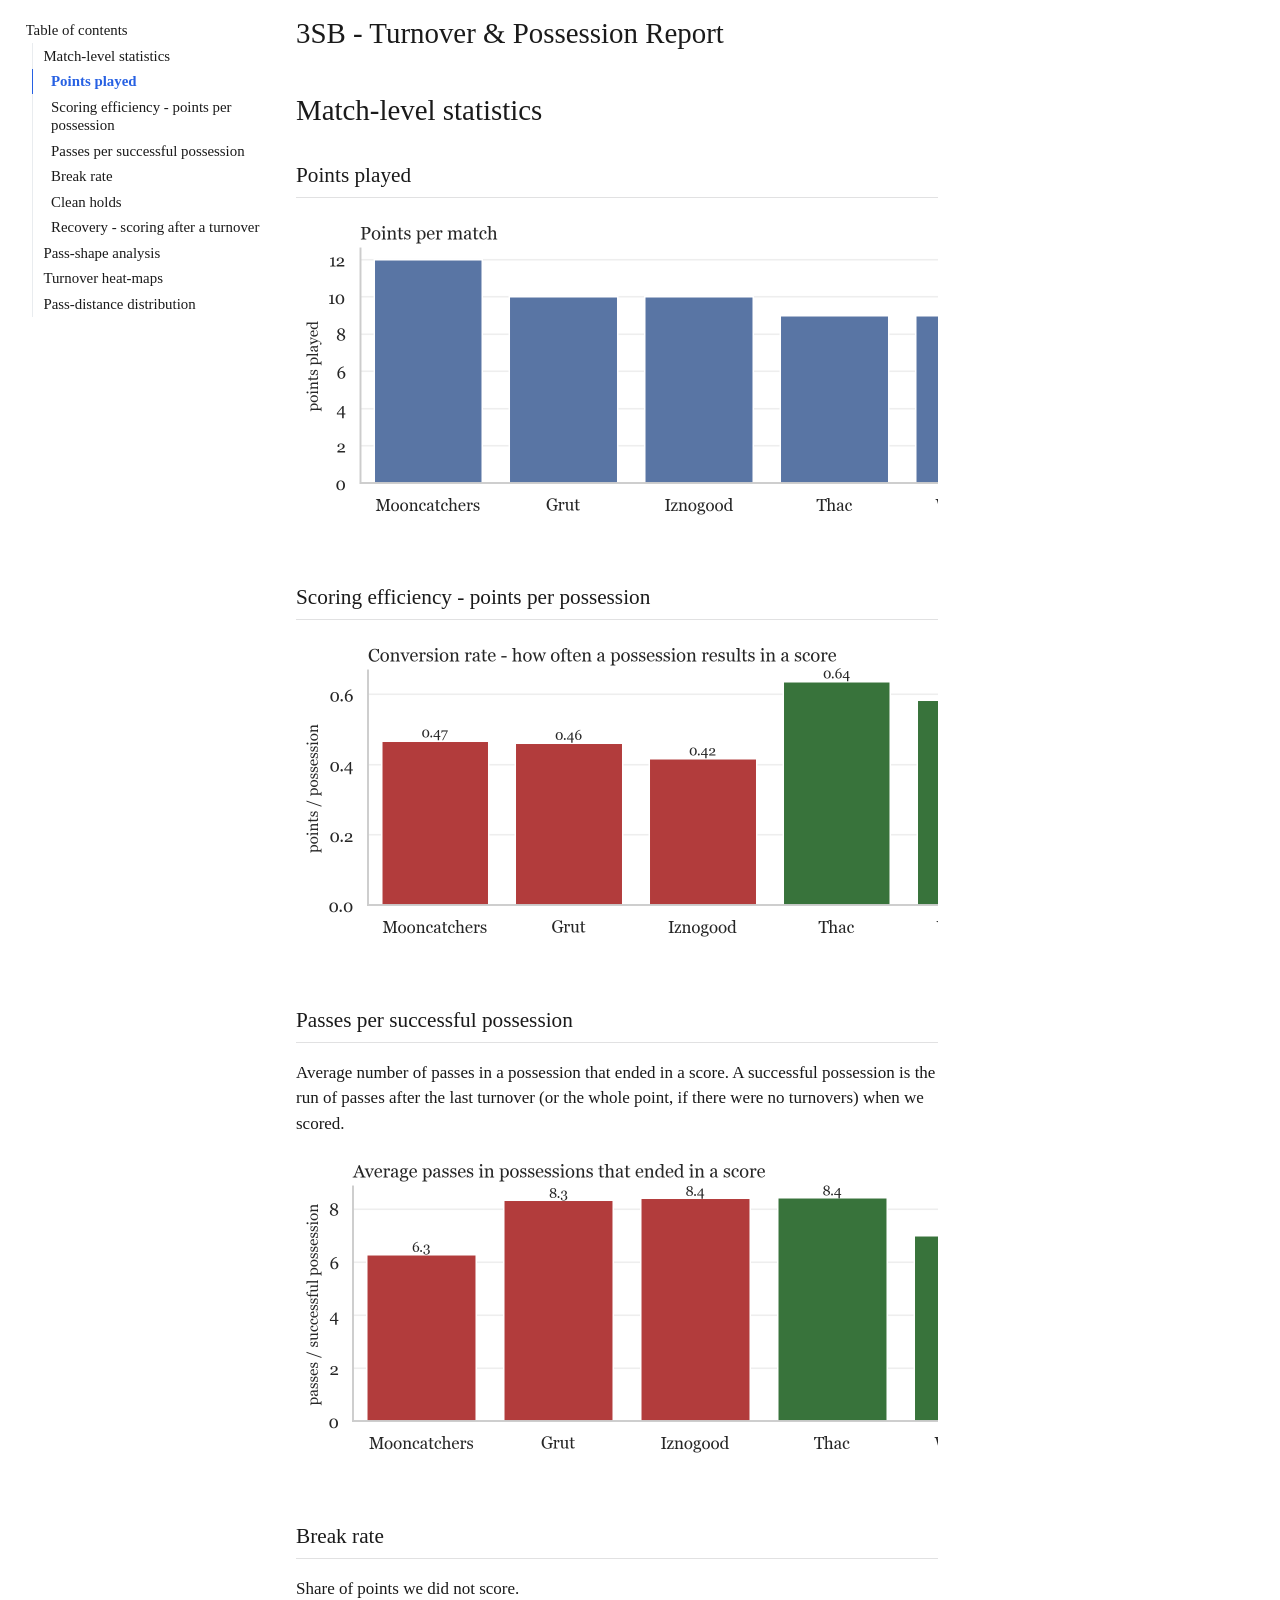
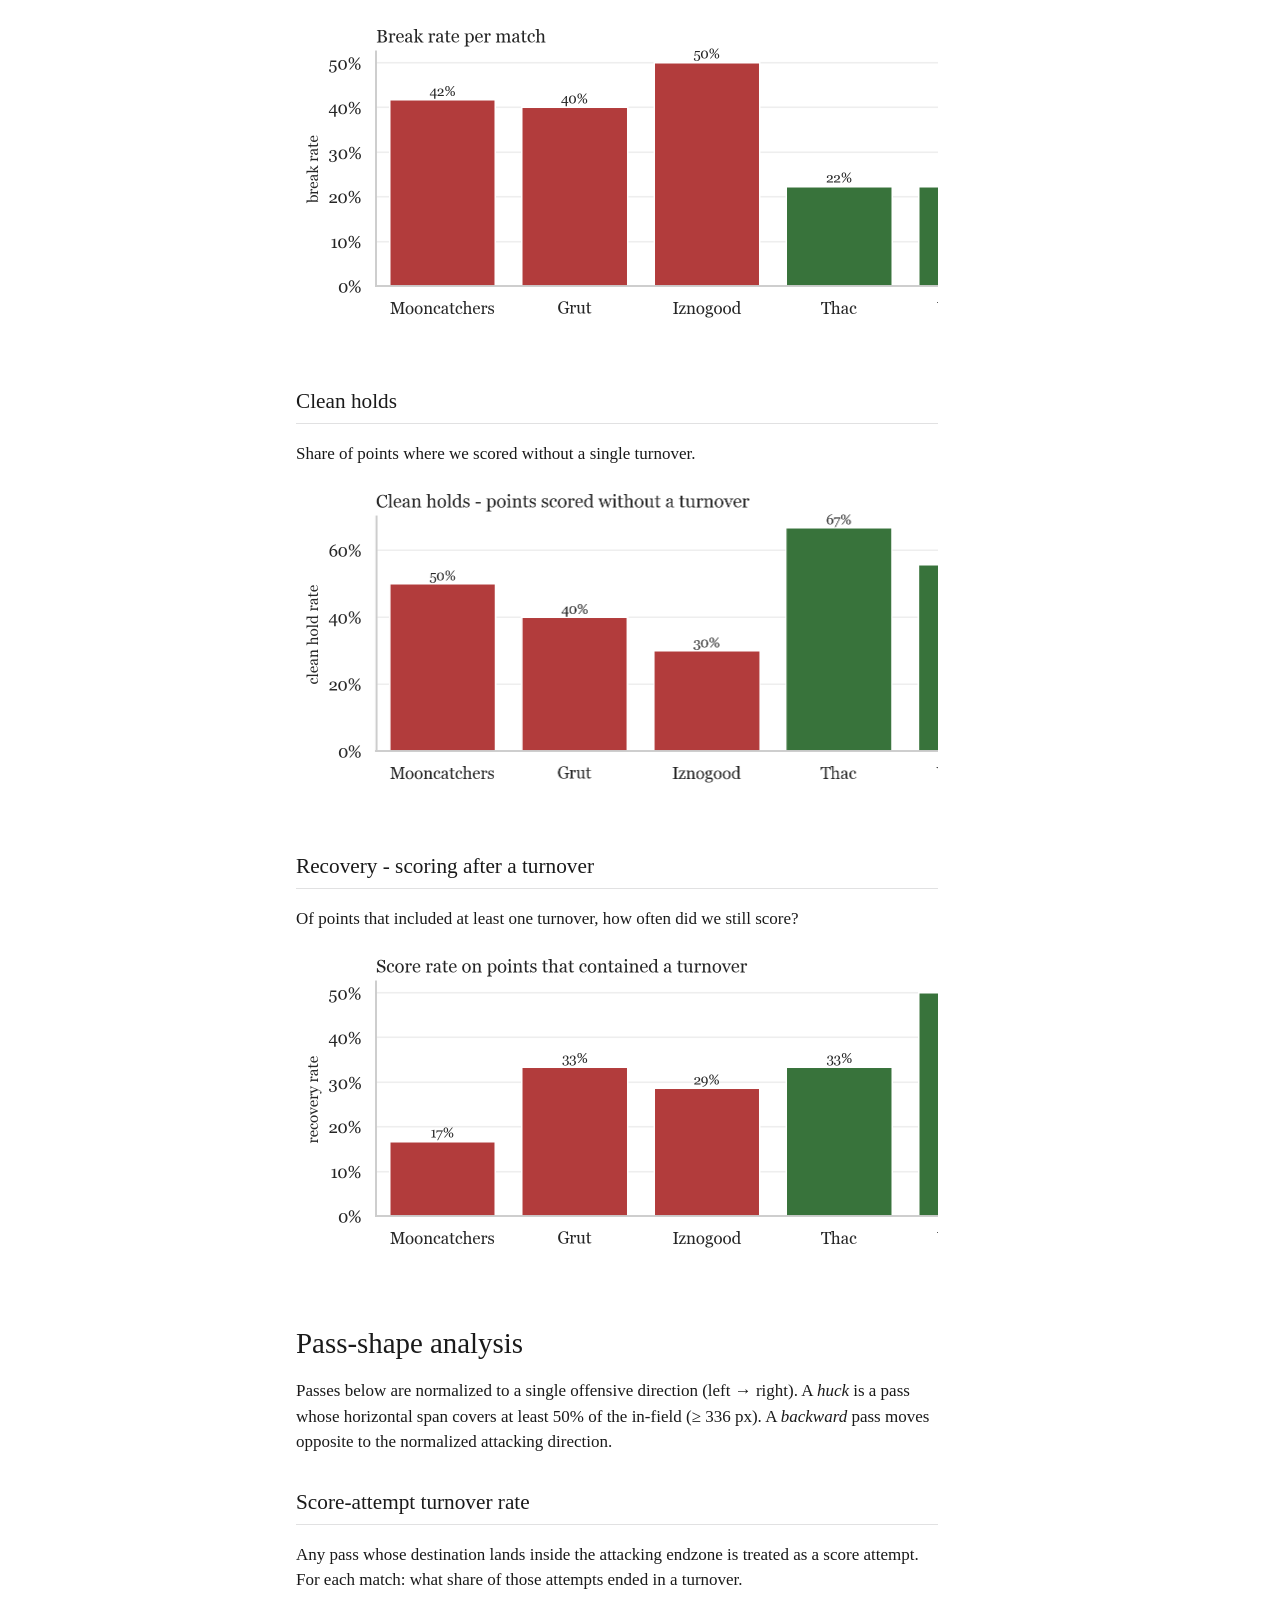
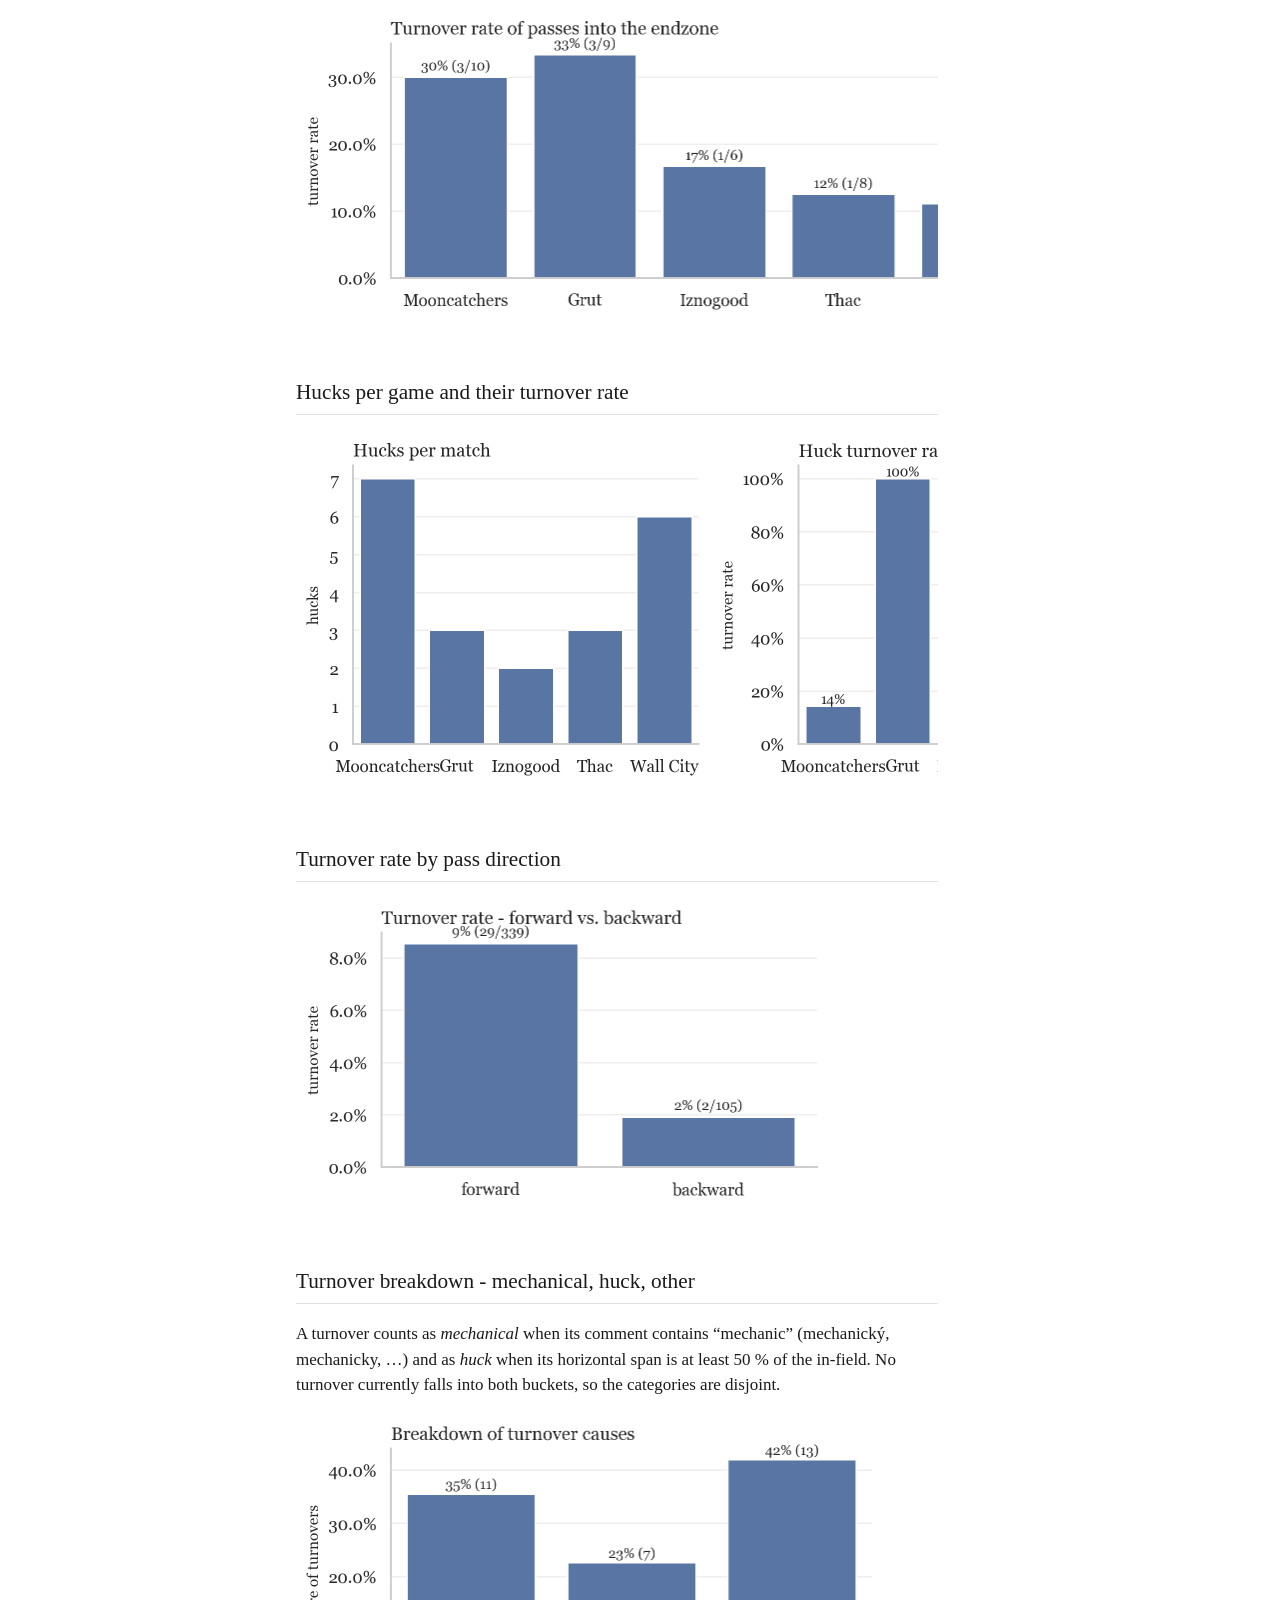
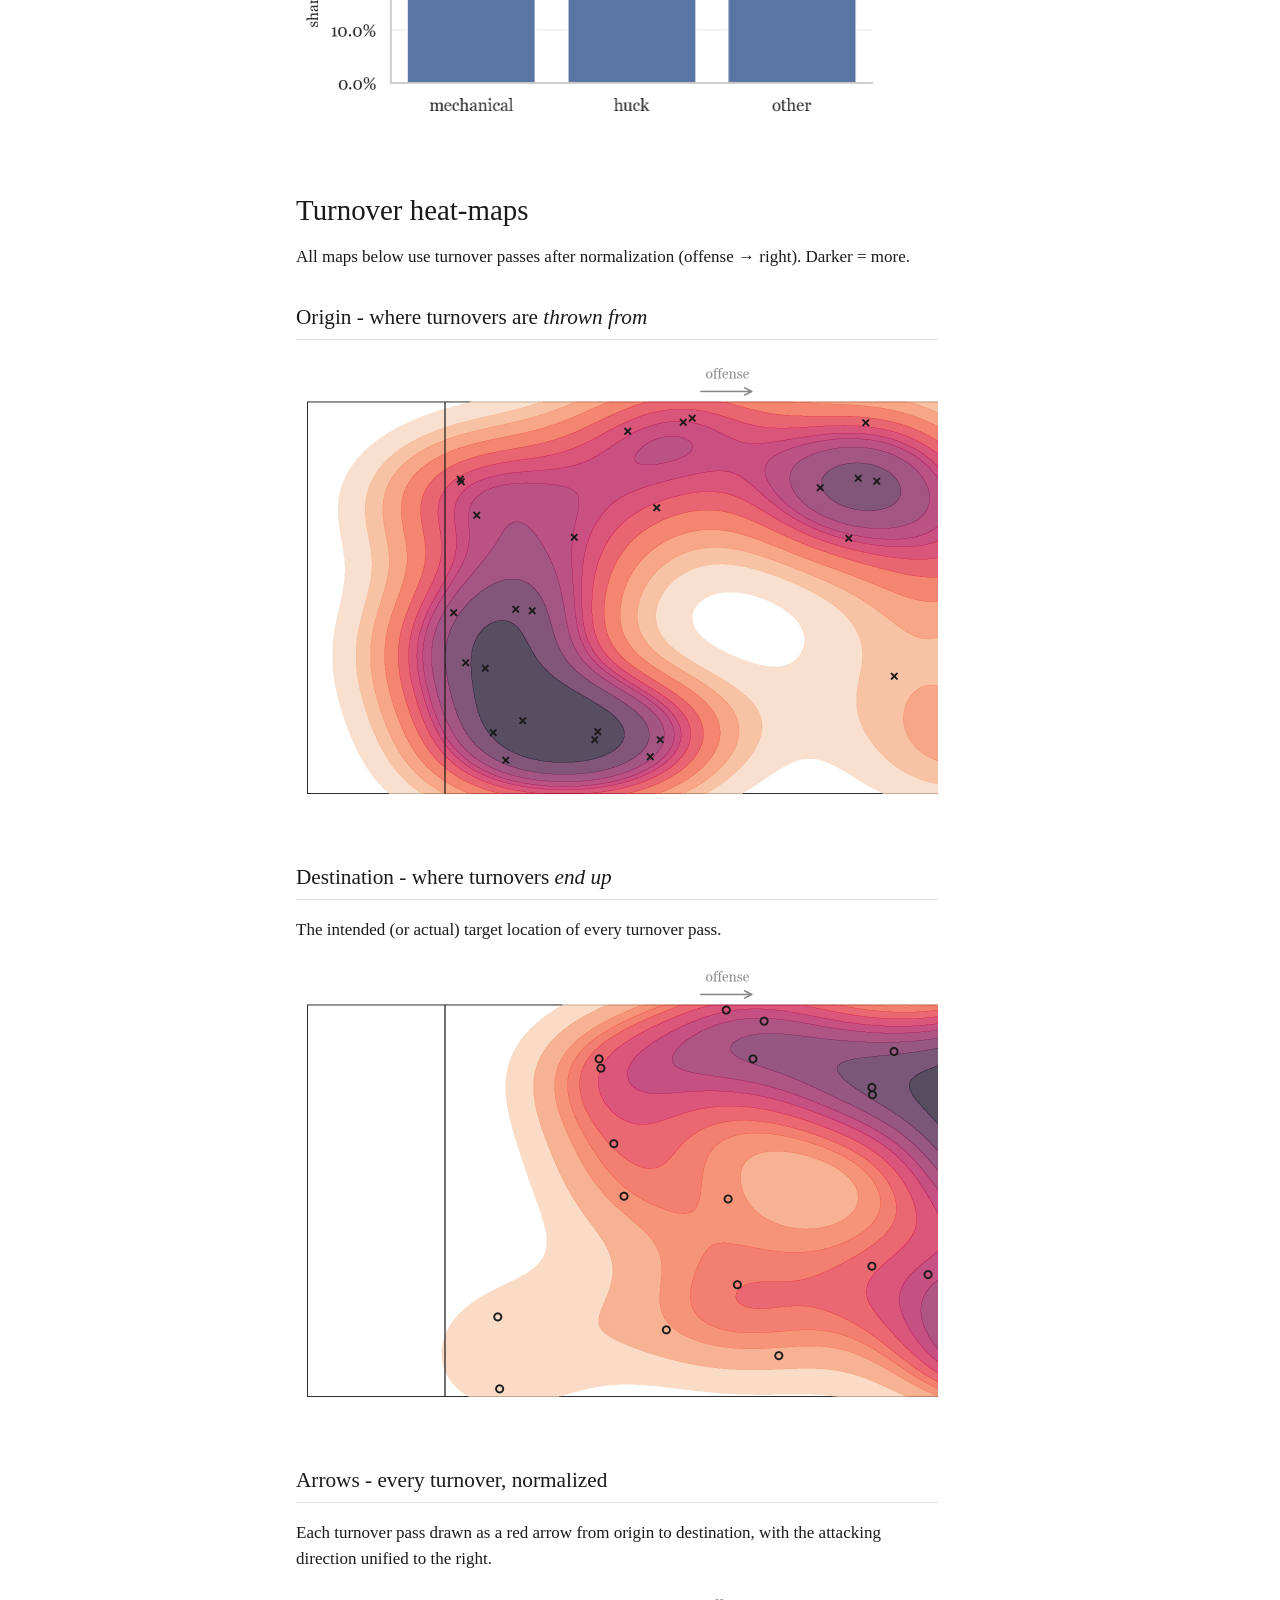
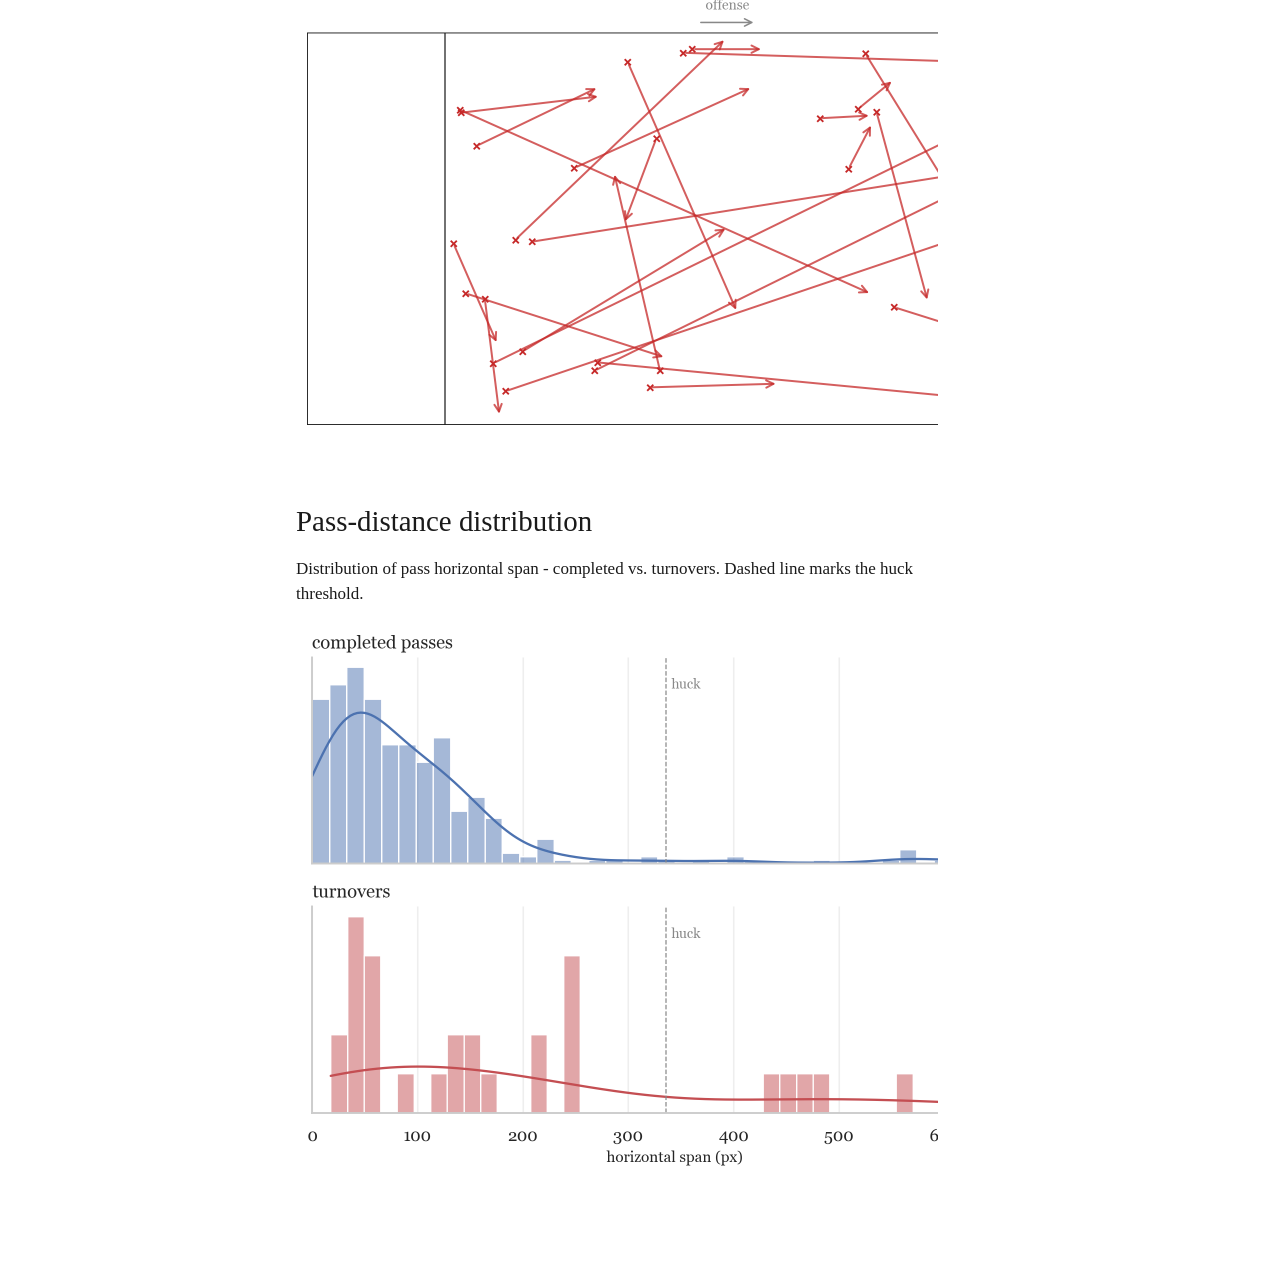
==== report/report.html @ 4c16b2e7 "report" ====
<!DOCTYPE html>
<html xmlns="http://www.w3.org/1999/xhtml" lang="en" xml:lang="en"><head>

<meta charset="utf-8">
<meta name="generator" content="quarto-1.8.26">

<meta name="viewport" content="width=device-width, initial-scale=1.0, user-scalable=yes">


<title>3SB - Turnover &amp; Possession Report</title>
<style>
code{white-space: pre-wrap;}
span.smallcaps{font-variant: small-caps;}
div.columns{display: flex; gap: min(4vw, 1.5em);}
div.column{flex: auto; overflow-x: auto;}
div.hanging-indent{margin-left: 1.5em; text-indent: -1.5em;}
ul.task-list{list-style: none;}
ul.task-list li input[type="checkbox"] {
width: 0.8em;
margin: 0 0.8em 0.2em -1em;  vertical-align: middle;
}
</style>


<script>/*!
 * clipboard.js v2.0.11
 * https://clipboardjs.com/
 *
 * Licensed MIT © Zeno Rocha
 */
!function(t,e){"object"==typeof exports&&"object"==typeof module?module.exports=e():"function"==typeof define&&define.amd?define([],e):"object"==typeof exports?exports.ClipboardJS=e():t.ClipboardJS=e()}(this,function(){return n={686:function(t,e,n){"use strict";n.d(e,{default:function(){return b}});var e=n(279),i=n.n(e),e=n(370),u=n.n(e),e=n(817),r=n.n(e);function c(t){try{return document.execCommand(t)}catch(t){return}}var a=function(t){t=r()(t);return c("cut"),t};function o(t,e){var n,o,t=(n=t,o="rtl"===document.documentElement.getAttribute("dir"),(t=document.createElement("textarea")).style.fontSize="12pt",t.style.border="0",t.style.padding="0",t.style.margin="0",t.style.position="absolute",t.style[o?"right":"left"]="-9999px",o=window.pageYOffset||document.documentElement.scrollTop,t.style.top="".concat(o,"px"),t.setAttribute("readonly",""),t.value=n,t);return e.container.appendChild(t),e=r()(t),c("copy"),t.remove(),e}var f=function(t){var e=1<arguments.length&&void 0!==arguments[1]?arguments[1]:{container:document.body},n="";return"string"==typeof t?n=o(t,e):t instanceof HTMLInputElement&&!["text","search","url","tel","password"].includes(null==t?void 0:t.type)?n=o(t.value,e):(n=r()(t),c("copy")),n};function l(t){return(l="function"==typeof Symbol&&"symbol"==typeof Symbol.iterator?function(t){return typeof t}:function(t){return t&&"function"==typeof Symbol&&t.constructor===Symbol&&t!==Symbol.prototype?"symbol":typeof t})(t)}var s=function(){var t=0<arguments.length&&void 0!==arguments[0]?arguments[0]:{},e=t.action,n=void 0===e?"copy":e,o=t.container,e=t.target,t=t.text;if("copy"!==n&&"cut"!==n)throw new Error('Invalid "action" value, use either "copy" or "cut"');if(void 0!==e){if(!e||"object"!==l(e)||1!==e.nodeType)throw new Error('Invalid "target" value, use a valid Element');if("copy"===n&&e.hasAttribute("disabled"))throw new Error('Invalid "target" attribute. Please use "readonly" instead of "disabled" attribute');if("cut"===n&&(e.hasAttribute("readonly")||e.hasAttribute("disabled")))throw new Error('Invalid "target" attribute. You can\'t cut text from elements with "readonly" or "disabled" attributes')}return t?f(t,{container:o}):e?"cut"===n?a(e):f(e,{container:o}):void 0};function p(t){return(p="function"==typeof Symbol&&"symbol"==typeof Symbol.iterator?function(t){return typeof t}:function(t){return t&&"function"==typeof Symbol&&t.constructor===Symbol&&t!==Symbol.prototype?"symbol":typeof t})(t)}function d(t,e){for(var n=0;n<e.length;n++){var o=e[n];o.enumerable=o.enumerable||!1,o.configurable=!0,"value"in o&&(o.writable=!0),Object.defineProperty(t,o.key,o)}}function y(t,e){return(y=Object.setPrototypeOf||function(t,e){return t.__proto__=e,t})(t,e)}function h(n){var o=function(){if("undefined"==typeof Reflect||!Reflect.construct)return!1;if(Reflect.construct.sham)return!1;if("function"==typeof Proxy)return!0;try{return Date.prototype.toString.call(Reflect.construct(Date,[],function(){})),!0}catch(t){return!1}}();return function(){var t,e=v(n);return t=o?(t=v(this).constructor,Reflect.construct(e,arguments,t)):e.apply(this,arguments),e=this,!(t=t)||"object"!==p(t)&&"function"!=typeof t?function(t){if(void 0!==t)return t;throw new ReferenceError("this hasn't been initialised - super() hasn't been called")}(e):t}}function v(t){return(v=Object.setPrototypeOf?Object.getPrototypeOf:function(t){return t.__proto__||Object.getPrototypeOf(t)})(t)}function m(t,e){t="data-clipboard-".concat(t);if(e.hasAttribute(t))return e.getAttribute(t)}var b=function(){!function(t,e){if("function"!=typeof e&&null!==e)throw new TypeError("Super expression must either be null or a function");t.prototype=Object.create(e&&e.prototype,{constructor:{value:t,writable:!0,configurable:!0}}),e&&y(t,e)}(r,i());var t,e,n,o=h(r);function r(t,e){var n;return function(t){if(!(t instanceof r))throw new TypeError("Cannot call a class as a function")}(this),(n=o.call(this)).resolveOptions(e),n.listenClick(t),n}return t=r,n=[{key:"copy",value:function(t){var e=1<arguments.length&&void 0!==arguments[1]?arguments[1]:{container:document.body};return f(t,e)}},{key:"cut",value:function(t){return a(t)}},{key:"isSupported",value:function(){var t=0<arguments.length&&void 0!==arguments[0]?arguments[0]:["copy","cut"],t="string"==typeof t?[t]:t,e=!!document.queryCommandSupported;return t.forEach(function(t){e=e&&!!document.queryCommandSupported(t)}),e}}],(e=[{key:"resolveOptions",value:function(){var t=0<arguments.length&&void 0!==arguments[0]?arguments[0]:{};this.action="function"==typeof t.action?t.action:this.defaultAction,this.target="function"==typeof t.target?t.target:this.defaultTarget,this.text="function"==typeof t.text?t.text:this.defaultText,this.container="object"===p(t.container)?t.container:document.body}},{key:"listenClick",value:function(t){var e=this;this.listener=u()(t,"click",function(t){return e.onClick(t)})}},{key:"onClick",value:function(t){var e=t.delegateTarget||t.currentTarget,n=this.action(e)||"copy",t=s({action:n,container:this.container,target:this.target(e),text:this.text(e)});this.emit(t?"success":"error",{action:n,text:t,trigger:e,clearSelection:function(){e&&e.focus(),window.getSelection().removeAllRanges()}})}},{key:"defaultAction",value:function(t){return m("action",t)}},{key:"defaultTarget",value:function(t){t=m("target",t);if(t)return document.querySelector(t)}},{key:"defaultText",value:function(t){return m("text",t)}},{key:"destroy",value:function(){this.listener.destroy()}}])&&d(t.prototype,e),n&&d(t,n),r}()},828:function(t){var e;"undefined"==typeof Element||Element.prototype.matches||((e=Element.prototype).matches=e.matchesSelector||e.mozMatchesSelector||e.msMatchesSelector||e.oMatchesSelector||e.webkitMatchesSelector),t.exports=function(t,e){for(;t&&9!==t.nodeType;){if("function"==typeof t.matches&&t.matches(e))return t;t=t.parentNode}}},438:function(t,e,n){var u=n(828);function i(t,e,n,o,r){var i=function(e,n,t,o){return function(t){t.delegateTarget=u(t.target,n),t.delegateTarget&&o.call(e,t)}}.apply(this,arguments);return t.addEventListener(n,i,r),{destroy:function(){t.removeEventListener(n,i,r)}}}t.exports=function(t,e,n,o,r){return"function"==typeof t.addEventListener?i.apply(null,arguments):"function"==typeof n?i.bind(null,document).apply(null,arguments):("string"==typeof t&&(t=document.querySelectorAll(t)),Array.prototype.map.call(t,function(t){return i(t,e,n,o,r)}))}},879:function(t,n){n.node=function(t){return void 0!==t&&t instanceof HTMLElement&&1===t.nodeType},n.nodeList=function(t){var e=Object.prototype.toString.call(t);return void 0!==t&&("[object NodeList]"===e||"[object HTMLCollection]"===e)&&"length"in t&&(0===t.length||n.node(t[0]))},n.string=function(t){return"string"==typeof t||t instanceof String},n.fn=function(t){return"[object Function]"===Object.prototype.toString.call(t)}},370:function(t,e,n){var f=n(879),l=n(438);t.exports=function(t,e,n){if(!t&&!e&&!n)throw new Error("Missing required arguments");if(!f.string(e))throw new TypeError("Second argument must be a String");if(!f.fn(n))throw new TypeError("Third argument must be a Function");if(f.node(t))return c=e,a=n,(u=t).addEventListener(c,a),{destroy:function(){u.removeEventListener(c,a)}};if(f.nodeList(t))return o=t,r=e,i=n,Array.prototype.forEach.call(o,function(t){t.addEventListener(r,i)}),{destroy:function(){Array.prototype.forEach.call(o,function(t){t.removeEventListener(r,i)})}};if(f.string(t))return t=t,e=e,n=n,l(document.body,t,e,n);throw new TypeError("First argument must be a String, HTMLElement, HTMLCollection, or NodeList");var o,r,i,u,c,a}},817:function(t){t.exports=function(t){var e,n="SELECT"===t.nodeName?(t.focus(),t.value):"INPUT"===t.nodeName||"TEXTAREA"===t.nodeName?((e=t.hasAttribute("readonly"))||t.setAttribute("readonly",""),t.select(),t.setSelectionRange(0,t.value.length),e||t.removeAttribute("readonly"),t.value):(t.hasAttribute("contenteditable")&&t.focus(),n=window.getSelection(),(e=document.createRange()).selectNodeContents(t),n.removeAllRanges(),n.addRange(e),n.toString());return n}},279:function(t){function e(){}e.prototype={on:function(t,e,n){var o=this.e||(this.e={});return(o[t]||(o[t]=[])).push({fn:e,ctx:n}),this},once:function(t,e,n){var o=this;function r(){o.off(t,r),e.apply(n,arguments)}return r._=e,this.on(t,r,n)},emit:function(t){for(var e=[].slice.call(arguments,1),n=((this.e||(this.e={}))[t]||[]).slice(),o=0,r=n.length;o<r;o++)n[o].fn.apply(n[o].ctx,e);return this},off:function(t,e){var n=this.e||(this.e={}),o=n[t],r=[];if(o&&e)for(var i=0,u=o.length;i<u;i++)o[i].fn!==e&&o[i].fn._!==e&&r.push(o[i]);return r.length?n[t]=r:delete n[t],this}},t.exports=e,t.exports.TinyEmitter=e}},r={},o.n=function(t){var e=t&&t.__esModule?function(){return t.default}:function(){return t};return o.d(e,{a:e}),e},o.d=function(t,e){for(var n in e)o.o(e,n)&&!o.o(t,n)&&Object.defineProperty(t,n,{enumerable:!0,get:e[n]})},o.o=function(t,e){return Object.prototype.hasOwnProperty.call(t,e)},o(686).default;function o(t){if(r[t])return r[t].exports;var e=r[t]={exports:{}};return n[t](e,e.exports,o),e.exports}var n,r});</script>
<script src="[data-uri]" type="module"></script>
<script src="[data-uri]" type="module"></script>
<script src="[data-uri]" type="module"></script>
<script>/**
 * @popperjs/core v2.11.7 - MIT License
 */

!function(e,t){"object"==typeof exports&&"undefined"!=typeof module?t(exports):"function"==typeof define&&define.amd?define(["exports"],t):t((e="undefined"!=typeof globalThis?globalThis:e||self).Popper={})}(this,(function(e){"use strict";function t(e){if(null==e)return window;if("[object Window]"!==e.toString()){var t=e.ownerDocument;return t&&t.defaultView||window}return e}function n(e){return e instanceof t(e).Element||e instanceof Element}function r(e){return e instanceof t(e).HTMLElement||e instanceof HTMLElement}function o(e){return"undefined"!=typeof ShadowRoot&&(e instanceof t(e).ShadowRoot||e instanceof ShadowRoot)}var i=Math.max,a=Math.min,s=Math.round;function f(){var e=navigator.userAgentData;return null!=e&&e.brands&&Array.isArray(e.brands)?e.brands.map((function(e){return e.brand+"/"+e.version})).join(" "):navigator.userAgent}function c(){return!/^((?!chrome|android).)*safari/i.test(f())}function p(e,o,i){void 0===o&&(o=!1),void 0===i&&(i=!1);var a=e.getBoundingClientRect(),f=1,p=1;o&&r(e)&&(f=e.offsetWidth>0&&s(a.width)/e.offsetWidth||1,p=e.offsetHeight>0&&s(a.height)/e.offsetHeight||1);var u=(n(e)?t(e):window).visualViewport,l=!c()&&i,d=(a.left+(l&&u?u.offsetLeft:0))/f,h=(a.top+(l&&u?u.offsetTop:0))/p,m=a.width/f,v=a.height/p;return{width:m,height:v,top:h,right:d+m,bottom:h+v,left:d,x:d,y:h}}function u(e){var n=t(e);return{scrollLeft:n.pageXOffset,scrollTop:n.pageYOffset}}function l(e){return e?(e.nodeName||"").toLowerCase():null}function d(e){return((n(e)?e.ownerDocument:e.document)||window.document).documentElement}function h(e){return p(d(e)).left+u(e).scrollLeft}function m(e){return t(e).getComputedStyle(e)}function v(e){var t=m(e),n=t.overflow,r=t.overflowX,o=t.overflowY;return/auto|scroll|overlay|hidden/.test(n+o+r)}function y(e,n,o){void 0===o&&(o=!1);var i,a,f=r(n),c=r(n)&&function(e){var t=e.getBoundingClientRect(),n=s(t.width)/e.offsetWidth||1,r=s(t.height)/e.offsetHeight||1;return 1!==n||1!==r}(n),m=d(n),y=p(e,c,o),g={scrollLeft:0,scrollTop:0},b={x:0,y:0};return(f||!f&&!o)&&(("body"!==l(n)||v(m))&&(g=(i=n)!==t(i)&&r(i)?{scrollLeft:(a=i).scrollLeft,scrollTop:a.scrollTop}:u(i)),r(n)?((b=p(n,!0)).x+=n.clientLeft,b.y+=n.clientTop):m&&(b.x=h(m))),{x:y.left+g.scrollLeft-b.x,y:y.top+g.scrollTop-b.y,width:y.width,height:y.height}}function g(e){var t=p(e),n=e.offsetWidth,r=e.offsetHeight;return Math.abs(t.width-n)<=1&&(n=t.width),Math.abs(t.height-r)<=1&&(r=t.height),{x:e.offsetLeft,y:e.offsetTop,width:n,height:r}}function b(e){return"html"===l(e)?e:e.assignedSlot||e.parentNode||(o(e)?e.host:null)||d(e)}function x(e){return["html","body","#document"].indexOf(l(e))>=0?e.ownerDocument.body:r(e)&&v(e)?e:x(b(e))}function w(e,n){var r;void 0===n&&(n=[]);var o=x(e),i=o===(null==(r=e.ownerDocument)?void 0:r.body),a=t(o),s=i?[a].concat(a.visualViewport||[],v(o)?o:[]):o,f=n.concat(s);return i?f:f.concat(w(b(s)))}function O(e){return["table","td","th"].indexOf(l(e))>=0}function j(e){return r(e)&&"fixed"!==m(e).position?e.offsetParent:null}function E(e){for(var n=t(e),i=j(e);i&&O(i)&&"static"===m(i).position;)i=j(i);return i&&("html"===l(i)||"body"===l(i)&&"static"===m(i).position)?n:i||function(e){var t=/firefox/i.test(f());if(/Trident/i.test(f())&&r(e)&&"fixed"===m(e).position)return null;var n=b(e);for(o(n)&&(n=n.host);r(n)&&["html","body"].indexOf(l(n))<0;){var i=m(n);if("none"!==i.transform||"none"!==i.perspective||"paint"===i.contain||-1!==["transform","perspective"].indexOf(i.willChange)||t&&"filter"===i.willChange||t&&i.filter&&"none"!==i.filter)return n;n=n.parentNode}return null}(e)||n}var D="top",A="bottom",L="right",P="left",M="auto",k=[D,A,L,P],W="start",B="end",H="viewport",T="popper",R=k.reduce((function(e,t){return e.concat([t+"-"+W,t+"-"+B])}),[]),S=[].concat(k,[M]).reduce((function(e,t){return e.concat([t,t+"-"+W,t+"-"+B])}),[]),V=["beforeRead","read","afterRead","beforeMain","main","afterMain","beforeWrite","write","afterWrite"];function q(e){var t=new Map,n=new Set,r=[];function o(e){n.add(e.name),[].concat(e.requires||[],e.requiresIfExists||[]).forEach((function(e){if(!n.has(e)){var r=t.get(e);r&&o(r)}})),r.push(e)}return e.forEach((function(e){t.set(e.name,e)})),e.forEach((function(e){n.has(e.name)||o(e)})),r}function C(e){return e.split("-")[0]}function N(e,t){var n=t.getRootNode&&t.getRootNode();if(e.contains(t))return!0;if(n&&o(n)){var r=t;do{if(r&&e.isSameNode(r))return!0;r=r.parentNode||r.host}while(r)}return!1}function I(e){return Object.assign({},e,{left:e.x,top:e.y,right:e.x+e.width,bottom:e.y+e.height})}function _(e,r,o){return r===H?I(function(e,n){var r=t(e),o=d(e),i=r.visualViewport,a=o.clientWidth,s=o.clientHeight,f=0,p=0;if(i){a=i.width,s=i.height;var u=c();(u||!u&&"fixed"===n)&&(f=i.offsetLeft,p=i.offsetTop)}return{width:a,height:s,x:f+h(e),y:p}}(e,o)):n(r)?function(e,t){var n=p(e,!1,"fixed"===t);return n.top=n.top+e.clientTop,n.left=n.left+e.clientLeft,n.bottom=n.top+e.clientHeight,n.right=n.left+e.clientWidth,n.width=e.clientWidth,n.height=e.clientHeight,n.x=n.left,n.y=n.top,n}(r,o):I(function(e){var t,n=d(e),r=u(e),o=null==(t=e.ownerDocument)?void 0:t.body,a=i(n.scrollWidth,n.clientWidth,o?o.scrollWidth:0,o?o.clientWidth:0),s=i(n.scrollHeight,n.clientHeight,o?o.scrollHeight:0,o?o.clientHeight:0),f=-r.scrollLeft+h(e),c=-r.scrollTop;return"rtl"===m(o||n).direction&&(f+=i(n.clientWidth,o?o.clientWidth:0)-a),{width:a,height:s,x:f,y:c}}(d(e)))}function F(e,t,o,s){var f="clippingParents"===t?function(e){var t=w(b(e)),o=["absolute","fixed"].indexOf(m(e).position)>=0&&r(e)?E(e):e;return n(o)?t.filter((function(e){return n(e)&&N(e,o)&&"body"!==l(e)})):[]}(e):[].concat(t),c=[].concat(f,[o]),p=c[0],u=c.reduce((function(t,n){var r=_(e,n,s);return t.top=i(r.top,t.top),t.right=a(r.right,t.right),t.bottom=a(r.bottom,t.bottom),t.left=i(r.left,t.left),t}),_(e,p,s));return u.width=u.right-u.left,u.height=u.bottom-u.top,u.x=u.left,u.y=u.top,u}function U(e){return e.split("-")[1]}function z(e){return["top","bottom"].indexOf(e)>=0?"x":"y"}function X(e){var t,n=e.reference,r=e.element,o=e.placement,i=o?C(o):null,a=o?U(o):null,s=n.x+n.width/2-r.width/2,f=n.y+n.height/2-r.height/2;switch(i){case D:t={x:s,y:n.y-r.height};break;case A:t={x:s,y:n.y+n.height};break;case L:t={x:n.x+n.width,y:f};break;case P:t={x:n.x-r.width,y:f};break;default:t={x:n.x,y:n.y}}var c=i?z(i):null;if(null!=c){var p="y"===c?"height":"width";switch(a){case W:t[c]=t[c]-(n[p]/2-r[p]/2);break;case B:t[c]=t[c]+(n[p]/2-r[p]/2)}}return t}function Y(e){return Object.assign({},{top:0,right:0,bottom:0,left:0},e)}function G(e,t){return t.reduce((function(t,n){return t[n]=e,t}),{})}function J(e,t){void 0===t&&(t={});var r=t,o=r.placement,i=void 0===o?e.placement:o,a=r.strategy,s=void 0===a?e.strategy:a,f=r.boundary,c=void 0===f?"clippingParents":f,u=r.rootBoundary,l=void 0===u?H:u,h=r.elementContext,m=void 0===h?T:h,v=r.altBoundary,y=void 0!==v&&v,g=r.padding,b=void 0===g?0:g,x=Y("number"!=typeof b?b:G(b,k)),w=m===T?"reference":T,O=e.rects.popper,j=e.elements[y?w:m],E=F(n(j)?j:j.contextElement||d(e.elements.popper),c,l,s),P=p(e.elements.reference),M=X({reference:P,element:O,strategy:"absolute",placement:i}),W=I(Object.assign({},O,M)),B=m===T?W:P,R={top:E.top-B.top+x.top,bottom:B.bottom-E.bottom+x.bottom,left:E.left-B.left+x.left,right:B.right-E.right+x.right},S=e.modifiersData.offset;if(m===T&&S){var V=S[i];Object.keys(R).forEach((function(e){var t=[L,A].indexOf(e)>=0?1:-1,n=[D,A].indexOf(e)>=0?"y":"x";R[e]+=V[n]*t}))}return R}var K={placement:"bottom",modifiers:[],strategy:"absolute"};function Q(){for(var e=arguments.length,t=new Array(e),n=0;n<e;n++)t[n]=arguments[n];return!t.some((function(e){return!(e&&"function"==typeof e.getBoundingClientRect)}))}function Z(e){void 0===e&&(e={});var t=e,r=t.defaultModifiers,o=void 0===r?[]:r,i=t.defaultOptions,a=void 0===i?K:i;return function(e,t,r){void 0===r&&(r=a);var i,s,f={placement:"bottom",orderedModifiers:[],options:Object.assign({},K,a),modifiersData:{},elements:{reference:e,popper:t},attributes:{},styles:{}},c=[],p=!1,u={state:f,setOptions:function(r){var i="function"==typeof r?r(f.options):r;l(),f.options=Object.assign({},a,f.options,i),f.scrollParents={reference:n(e)?w(e):e.contextElement?w(e.contextElement):[],popper:w(t)};var s,p,d=function(e){var t=q(e);return V.reduce((function(e,n){return e.concat(t.filter((function(e){return e.phase===n})))}),[])}((s=[].concat(o,f.options.modifiers),p=s.reduce((function(e,t){var n=e[t.name];return e[t.name]=n?Object.assign({},n,t,{options:Object.assign({},n.options,t.options),data:Object.assign({},n.data,t.data)}):t,e}),{}),Object.keys(p).map((function(e){return p[e]}))));return f.orderedModifiers=d.filter((function(e){return e.enabled})),f.orderedModifiers.forEach((function(e){var t=e.name,n=e.options,r=void 0===n?{}:n,o=e.effect;if("function"==typeof o){var i=o({state:f,name:t,instance:u,options:r}),a=function(){};c.push(i||a)}})),u.update()},forceUpdate:function(){if(!p){var e=f.elements,t=e.reference,n=e.popper;if(Q(t,n)){f.rects={reference:y(t,E(n),"fixed"===f.options.strategy),popper:g(n)},f.reset=!1,f.placement=f.options.placement,f.orderedModifiers.forEach((function(e){return f.modifiersData[e.name]=Object.assign({},e.data)}));for(var r=0;r<f.orderedModifiers.length;r++)if(!0!==f.reset){var o=f.orderedModifiers[r],i=o.fn,a=o.options,s=void 0===a?{}:a,c=o.name;"function"==typeof i&&(f=i({state:f,options:s,name:c,instance:u})||f)}else f.reset=!1,r=-1}}},update:(i=function(){return new Promise((function(e){u.forceUpdate(),e(f)}))},function(){return s||(s=new Promise((function(e){Promise.resolve().then((function(){s=void 0,e(i())}))}))),s}),destroy:function(){l(),p=!0}};if(!Q(e,t))return u;function l(){c.forEach((function(e){return e()})),c=[]}return u.setOptions(r).then((function(e){!p&&r.onFirstUpdate&&r.onFirstUpdate(e)})),u}}var $={passive:!0};var ee={name:"eventListeners",enabled:!0,phase:"write",fn:function(){},effect:function(e){var n=e.state,r=e.instance,o=e.options,i=o.scroll,a=void 0===i||i,s=o.resize,f=void 0===s||s,c=t(n.elements.popper),p=[].concat(n.scrollParents.reference,n.scrollParents.popper);return a&&p.forEach((function(e){e.addEventListener("scroll",r.update,$)})),f&&c.addEventListener("resize",r.update,$),function(){a&&p.forEach((function(e){e.removeEventListener("scroll",r.update,$)})),f&&c.removeEventListener("resize",r.update,$)}},data:{}};var te={name:"popperOffsets",enabled:!0,phase:"read",fn:function(e){var t=e.state,n=e.name;t.modifiersData[n]=X({reference:t.rects.reference,element:t.rects.popper,strategy:"absolute",placement:t.placement})},data:{}},ne={top:"auto",right:"auto",bottom:"auto",left:"auto"};function re(e){var n,r=e.popper,o=e.popperRect,i=e.placement,a=e.variation,f=e.offsets,c=e.position,p=e.gpuAcceleration,u=e.adaptive,l=e.roundOffsets,h=e.isFixed,v=f.x,y=void 0===v?0:v,g=f.y,b=void 0===g?0:g,x="function"==typeof l?l({x:y,y:b}):{x:y,y:b};y=x.x,b=x.y;var w=f.hasOwnProperty("x"),O=f.hasOwnProperty("y"),j=P,M=D,k=window;if(u){var W=E(r),H="clientHeight",T="clientWidth";if(W===t(r)&&"static"!==m(W=d(r)).position&&"absolute"===c&&(H="scrollHeight",T="scrollWidth"),W=W,i===D||(i===P||i===L)&&a===B)M=A,b-=(h&&W===k&&k.visualViewport?k.visualViewport.height:W[H])-o.height,b*=p?1:-1;if(i===P||(i===D||i===A)&&a===B)j=L,y-=(h&&W===k&&k.visualViewport?k.visualViewport.width:W[T])-o.width,y*=p?1:-1}var R,S=Object.assign({position:c},u&&ne),V=!0===l?function(e,t){var n=e.x,r=e.y,o=t.devicePixelRatio||1;return{x:s(n*o)/o||0,y:s(r*o)/o||0}}({x:y,y:b},t(r)):{x:y,y:b};return y=V.x,b=V.y,p?Object.assign({},S,((R={})[M]=O?"0":"",R[j]=w?"0":"",R.transform=(k.devicePixelRatio||1)<=1?"translate("+y+"px, "+b+"px)":"translate3d("+y+"px, "+b+"px, 0)",R)):Object.assign({},S,((n={})[M]=O?b+"px":"",n[j]=w?y+"px":"",n.transform="",n))}var oe={name:"computeStyles",enabled:!0,phase:"beforeWrite",fn:function(e){var t=e.state,n=e.options,r=n.gpuAcceleration,o=void 0===r||r,i=n.adaptive,a=void 0===i||i,s=n.roundOffsets,f=void 0===s||s,c={placement:C(t.placement),variation:U(t.placement),popper:t.elements.popper,popperRect:t.rects.popper,gpuAcceleration:o,isFixed:"fixed"===t.options.strategy};null!=t.modifiersData.popperOffsets&&(t.styles.popper=Object.assign({},t.styles.popper,re(Object.assign({},c,{offsets:t.modifiersData.popperOffsets,position:t.options.strategy,adaptive:a,roundOffsets:f})))),null!=t.modifiersData.arrow&&(t.styles.arrow=Object.assign({},t.styles.arrow,re(Object.assign({},c,{offsets:t.modifiersData.arrow,position:"absolute",adaptive:!1,roundOffsets:f})))),t.attributes.popper=Object.assign({},t.attributes.popper,{"data-popper-placement":t.placement})},data:{}};var ie={name:"applyStyles",enabled:!0,phase:"write",fn:function(e){var t=e.state;Object.keys(t.elements).forEach((function(e){var n=t.styles[e]||{},o=t.attributes[e]||{},i=t.elements[e];r(i)&&l(i)&&(Object.assign(i.style,n),Object.keys(o).forEach((function(e){var t=o[e];!1===t?i.removeAttribute(e):i.setAttribute(e,!0===t?"":t)})))}))},effect:function(e){var t=e.state,n={popper:{position:t.options.strategy,left:"0",top:"0",margin:"0"},arrow:{position:"absolute"},reference:{}};return Object.assign(t.elements.popper.style,n.popper),t.styles=n,t.elements.arrow&&Object.assign(t.elements.arrow.style,n.arrow),function(){Object.keys(t.elements).forEach((function(e){var o=t.elements[e],i=t.attributes[e]||{},a=Object.keys(t.styles.hasOwnProperty(e)?t.styles[e]:n[e]).reduce((function(e,t){return e[t]="",e}),{});r(o)&&l(o)&&(Object.assign(o.style,a),Object.keys(i).forEach((function(e){o.removeAttribute(e)})))}))}},requires:["computeStyles"]};var ae={name:"offset",enabled:!0,phase:"main",requires:["popperOffsets"],fn:function(e){var t=e.state,n=e.options,r=e.name,o=n.offset,i=void 0===o?[0,0]:o,a=S.reduce((function(e,n){return e[n]=function(e,t,n){var r=C(e),o=[P,D].indexOf(r)>=0?-1:1,i="function"==typeof n?n(Object.assign({},t,{placement:e})):n,a=i[0],s=i[1];return a=a||0,s=(s||0)*o,[P,L].indexOf(r)>=0?{x:s,y:a}:{x:a,y:s}}(n,t.rects,i),e}),{}),s=a[t.placement],f=s.x,c=s.y;null!=t.modifiersData.popperOffsets&&(t.modifiersData.popperOffsets.x+=f,t.modifiersData.popperOffsets.y+=c),t.modifiersData[r]=a}},se={left:"right",right:"left",bottom:"top",top:"bottom"};function fe(e){return e.replace(/left|right|bottom|top/g,(function(e){return se[e]}))}var ce={start:"end",end:"start"};function pe(e){return e.replace(/start|end/g,(function(e){return ce[e]}))}function ue(e,t){void 0===t&&(t={});var n=t,r=n.placement,o=n.boundary,i=n.rootBoundary,a=n.padding,s=n.flipVariations,f=n.allowedAutoPlacements,c=void 0===f?S:f,p=U(r),u=p?s?R:R.filter((function(e){return U(e)===p})):k,l=u.filter((function(e){return c.indexOf(e)>=0}));0===l.length&&(l=u);var d=l.reduce((function(t,n){return t[n]=J(e,{placement:n,boundary:o,rootBoundary:i,padding:a})[C(n)],t}),{});return Object.keys(d).sort((function(e,t){return d[e]-d[t]}))}var le={name:"flip",enabled:!0,phase:"main",fn:function(e){var t=e.state,n=e.options,r=e.name;if(!t.modifiersData[r]._skip){for(var o=n.mainAxis,i=void 0===o||o,a=n.altAxis,s=void 0===a||a,f=n.fallbackPlacements,c=n.padding,p=n.boundary,u=n.rootBoundary,l=n.altBoundary,d=n.flipVariations,h=void 0===d||d,m=n.allowedAutoPlacements,v=t.options.placement,y=C(v),g=f||(y===v||!h?[fe(v)]:function(e){if(C(e)===M)return[];var t=fe(e);return[pe(e),t,pe(t)]}(v)),b=[v].concat(g).reduce((function(e,n){return e.concat(C(n)===M?ue(t,{placement:n,boundary:p,rootBoundary:u,padding:c,flipVariations:h,allowedAutoPlacements:m}):n)}),[]),x=t.rects.reference,w=t.rects.popper,O=new Map,j=!0,E=b[0],k=0;k<b.length;k++){var B=b[k],H=C(B),T=U(B)===W,R=[D,A].indexOf(H)>=0,S=R?"width":"height",V=J(t,{placement:B,boundary:p,rootBoundary:u,altBoundary:l,padding:c}),q=R?T?L:P:T?A:D;x[S]>w[S]&&(q=fe(q));var N=fe(q),I=[];if(i&&I.push(V[H]<=0),s&&I.push(V[q]<=0,V[N]<=0),I.every((function(e){return e}))){E=B,j=!1;break}O.set(B,I)}if(j)for(var _=function(e){var t=b.find((function(t){var n=O.get(t);if(n)return n.slice(0,e).every((function(e){return e}))}));if(t)return E=t,"break"},F=h?3:1;F>0;F--){if("break"===_(F))break}t.placement!==E&&(t.modifiersData[r]._skip=!0,t.placement=E,t.reset=!0)}},requiresIfExists:["offset"],data:{_skip:!1}};function de(e,t,n){return i(e,a(t,n))}var he={name:"preventOverflow",enabled:!0,phase:"main",fn:function(e){var t=e.state,n=e.options,r=e.name,o=n.mainAxis,s=void 0===o||o,f=n.altAxis,c=void 0!==f&&f,p=n.boundary,u=n.rootBoundary,l=n.altBoundary,d=n.padding,h=n.tether,m=void 0===h||h,v=n.tetherOffset,y=void 0===v?0:v,b=J(t,{boundary:p,rootBoundary:u,padding:d,altBoundary:l}),x=C(t.placement),w=U(t.placement),O=!w,j=z(x),M="x"===j?"y":"x",k=t.modifiersData.popperOffsets,B=t.rects.reference,H=t.rects.popper,T="function"==typeof y?y(Object.assign({},t.rects,{placement:t.placement})):y,R="number"==typeof T?{mainAxis:T,altAxis:T}:Object.assign({mainAxis:0,altAxis:0},T),S=t.modifiersData.offset?t.modifiersData.offset[t.placement]:null,V={x:0,y:0};if(k){if(s){var q,N="y"===j?D:P,I="y"===j?A:L,_="y"===j?"height":"width",F=k[j],X=F+b[N],Y=F-b[I],G=m?-H[_]/2:0,K=w===W?B[_]:H[_],Q=w===W?-H[_]:-B[_],Z=t.elements.arrow,$=m&&Z?g(Z):{width:0,height:0},ee=t.modifiersData["arrow#persistent"]?t.modifiersData["arrow#persistent"].padding:{top:0,right:0,bottom:0,left:0},te=ee[N],ne=ee[I],re=de(0,B[_],$[_]),oe=O?B[_]/2-G-re-te-R.mainAxis:K-re-te-R.mainAxis,ie=O?-B[_]/2+G+re+ne+R.mainAxis:Q+re+ne+R.mainAxis,ae=t.elements.arrow&&E(t.elements.arrow),se=ae?"y"===j?ae.clientTop||0:ae.clientLeft||0:0,fe=null!=(q=null==S?void 0:S[j])?q:0,ce=F+ie-fe,pe=de(m?a(X,F+oe-fe-se):X,F,m?i(Y,ce):Y);k[j]=pe,V[j]=pe-F}if(c){var ue,le="x"===j?D:P,he="x"===j?A:L,me=k[M],ve="y"===M?"height":"width",ye=me+b[le],ge=me-b[he],be=-1!==[D,P].indexOf(x),xe=null!=(ue=null==S?void 0:S[M])?ue:0,we=be?ye:me-B[ve]-H[ve]-xe+R.altAxis,Oe=be?me+B[ve]+H[ve]-xe-R.altAxis:ge,je=m&&be?function(e,t,n){var r=de(e,t,n);return r>n?n:r}(we,me,Oe):de(m?we:ye,me,m?Oe:ge);k[M]=je,V[M]=je-me}t.modifiersData[r]=V}},requiresIfExists:["offset"]};var me={name:"arrow",enabled:!0,phase:"main",fn:function(e){var t,n=e.state,r=e.name,o=e.options,i=n.elements.arrow,a=n.modifiersData.popperOffsets,s=C(n.placement),f=z(s),c=[P,L].indexOf(s)>=0?"height":"width";if(i&&a){var p=function(e,t){return Y("number"!=typeof(e="function"==typeof e?e(Object.assign({},t.rects,{placement:t.placement})):e)?e:G(e,k))}(o.padding,n),u=g(i),l="y"===f?D:P,d="y"===f?A:L,h=n.rects.reference[c]+n.rects.reference[f]-a[f]-n.rects.popper[c],m=a[f]-n.rects.reference[f],v=E(i),y=v?"y"===f?v.clientHeight||0:v.clientWidth||0:0,b=h/2-m/2,x=p[l],w=y-u[c]-p[d],O=y/2-u[c]/2+b,j=de(x,O,w),M=f;n.modifiersData[r]=((t={})[M]=j,t.centerOffset=j-O,t)}},effect:function(e){var t=e.state,n=e.options.element,r=void 0===n?"[data-popper-arrow]":n;null!=r&&("string"!=typeof r||(r=t.elements.popper.querySelector(r)))&&N(t.elements.popper,r)&&(t.elements.arrow=r)},requires:["popperOffsets"],requiresIfExists:["preventOverflow"]};function ve(e,t,n){return void 0===n&&(n={x:0,y:0}),{top:e.top-t.height-n.y,right:e.right-t.width+n.x,bottom:e.bottom-t.height+n.y,left:e.left-t.width-n.x}}function ye(e){return[D,L,A,P].some((function(t){return e[t]>=0}))}var ge={name:"hide",enabled:!0,phase:"main",requiresIfExists:["preventOverflow"],fn:function(e){var t=e.state,n=e.name,r=t.rects.reference,o=t.rects.popper,i=t.modifiersData.preventOverflow,a=J(t,{elementContext:"reference"}),s=J(t,{altBoundary:!0}),f=ve(a,r),c=ve(s,o,i),p=ye(f),u=ye(c);t.modifiersData[n]={referenceClippingOffsets:f,popperEscapeOffsets:c,isReferenceHidden:p,hasPopperEscaped:u},t.attributes.popper=Object.assign({},t.attributes.popper,{"data-popper-reference-hidden":p,"data-popper-escaped":u})}},be=Z({defaultModifiers:[ee,te,oe,ie]}),xe=[ee,te,oe,ie,ae,le,he,me,ge],we=Z({defaultModifiers:xe});e.applyStyles=ie,e.arrow=me,e.computeStyles=oe,e.createPopper=we,e.createPopperLite=be,e.defaultModifiers=xe,e.detectOverflow=J,e.eventListeners=ee,e.flip=le,e.hide=ge,e.offset=ae,e.popperGenerator=Z,e.popperOffsets=te,e.preventOverflow=he,Object.defineProperty(e,"__esModule",{value:!0})}));

</script>
<script>!function(e,t){"object"==typeof exports&&"undefined"!=typeof module?module.exports=t(require("@popperjs/core")):"function"==typeof define&&define.amd?define(["@popperjs/core"],t):(e=e||self).tippy=t(e.Popper)}(this,(function(e){"use strict";var t={passive:!0,capture:!0},n=function(){return document.body};function r(e,t,n){if(Array.isArray(e)){var r=e[t];return null==r?Array.isArray(n)?n[t]:n:r}return e}function o(e,t){var n={}.toString.call(e);return 0===n.indexOf("[object")&&n.indexOf(t+"]")>-1}function i(e,t){return"function"==typeof e?e.apply(void 0,t):e}function a(e,t){return 0===t?e:function(r){clearTimeout(n),n=setTimeout((function(){e(r)}),t)};var n}function s(e,t){var n=Object.assign({},e);return t.forEach((function(e){delete n[e]})),n}function u(e){return[].concat(e)}function c(e,t){-1===e.indexOf(t)&&e.push(t)}function p(e){return e.split("-")[0]}function f(e){return[].slice.call(e)}function l(e){return Object.keys(e).reduce((function(t,n){return void 0!==e[n]&&(t[n]=e[n]),t}),{})}function d(){return document.createElement("div")}function v(e){return["Element","Fragment"].some((function(t){return o(e,t)}))}function m(e){return o(e,"MouseEvent")}function g(e){return!(!e||!e._tippy||e._tippy.reference!==e)}function h(e){return v(e)?[e]:function(e){return o(e,"NodeList")}(e)?f(e):Array.isArray(e)?e:f(document.querySelectorAll(e))}function b(e,t){e.forEach((function(e){e&&(e.style.transitionDuration=t+"ms")}))}function y(e,t){e.forEach((function(e){e&&e.setAttribute("data-state",t)}))}function w(e){var t,n=u(e)[0];return null!=n&&null!=(t=n.ownerDocument)&&t.body?n.ownerDocument:document}function E(e,t,n){var r=t+"EventListener";["transitionend","webkitTransitionEnd"].forEach((function(t){e[r](t,n)}))}function O(e,t){for(var n=t;n;){var r;if(e.contains(n))return!0;n=null==n.getRootNode||null==(r=n.getRootNode())?void 0:r.host}return!1}var x={isTouch:!1},C=0;function T(){x.isTouch||(x.isTouch=!0,window.performance&&document.addEventListener("mousemove",A))}function A(){var e=performance.now();e-C<20&&(x.isTouch=!1,document.removeEventListener("mousemove",A)),C=e}function L(){var e=document.activeElement;if(g(e)){var t=e._tippy;e.blur&&!t.state.isVisible&&e.blur()}}var D=!!("undefined"!=typeof window&&"undefined"!=typeof document)&&!!window.msCrypto,R=Object.assign({appendTo:n,aria:{content:"auto",expanded:"auto"},delay:0,duration:[300,250],getReferenceClientRect:null,hideOnClick:!0,ignoreAttributes:!1,interactive:!1,interactiveBorder:2,interactiveDebounce:0,moveTransition:"",offset:[0,10],onAfterUpdate:function(){},onBeforeUpdate:function(){},onCreate:function(){},onDestroy:function(){},onHidden:function(){},onHide:function(){},onMount:function(){},onShow:function(){},onShown:function(){},onTrigger:function(){},onUntrigger:function(){},onClickOutside:function(){},placement:"top",plugins:[],popperOptions:{},render:null,showOnCreate:!1,touch:!0,trigger:"mouseenter focus",triggerTarget:null},{animateFill:!1,followCursor:!1,inlinePositioning:!1,sticky:!1},{allowHTML:!1,animation:"fade",arrow:!0,content:"",inertia:!1,maxWidth:350,role:"tooltip",theme:"",zIndex:9999}),k=Object.keys(R);function P(e){var t=(e.plugins||[]).reduce((function(t,n){var r,o=n.name,i=n.defaultValue;o&&(t[o]=void 0!==e[o]?e[o]:null!=(r=R[o])?r:i);return t}),{});return Object.assign({},e,t)}function j(e,t){var n=Object.assign({},t,{content:i(t.content,[e])},t.ignoreAttributes?{}:function(e,t){return(t?Object.keys(P(Object.assign({},R,{plugins:t}))):k).reduce((function(t,n){var r=(e.getAttribute("data-tippy-"+n)||"").trim();if(!r)return t;if("content"===n)t[n]=r;else try{t[n]=JSON.parse(r)}catch(e){t[n]=r}return t}),{})}(e,t.plugins));return n.aria=Object.assign({},R.aria,n.aria),n.aria={expanded:"auto"===n.aria.expanded?t.interactive:n.aria.expanded,content:"auto"===n.aria.content?t.interactive?null:"describedby":n.aria.content},n}function M(e,t){e.innerHTML=t}function V(e){var t=d();return!0===e?t.className="tippy-arrow":(t.className="tippy-svg-arrow",v(e)?t.appendChild(e):M(t,e)),t}function I(e,t){v(t.content)?(M(e,""),e.appendChild(t.content)):"function"!=typeof t.content&&(t.allowHTML?M(e,t.content):e.textContent=t.content)}function S(e){var t=e.firstElementChild,n=f(t.children);return{box:t,content:n.find((function(e){return e.classList.contains("tippy-content")})),arrow:n.find((function(e){return e.classList.contains("tippy-arrow")||e.classList.contains("tippy-svg-arrow")})),backdrop:n.find((function(e){return e.classList.contains("tippy-backdrop")}))}}function N(e){var t=d(),n=d();n.className="tippy-box",n.setAttribute("data-state","hidden"),n.setAttribute("tabindex","-1");var r=d();function o(n,r){var o=S(t),i=o.box,a=o.content,s=o.arrow;r.theme?i.setAttribute("data-theme",r.theme):i.removeAttribute("data-theme"),"string"==typeof r.animation?i.setAttribute("data-animation",r.animation):i.removeAttribute("data-animation"),r.inertia?i.setAttribute("data-inertia",""):i.removeAttribute("data-inertia"),i.style.maxWidth="number"==typeof r.maxWidth?r.maxWidth+"px":r.maxWidth,r.role?i.setAttribute("role",r.role):i.removeAttribute("role"),n.content===r.content&&n.allowHTML===r.allowHTML||I(a,e.props),r.arrow?s?n.arrow!==r.arrow&&(i.removeChild(s),i.appendChild(V(r.arrow))):i.appendChild(V(r.arrow)):s&&i.removeChild(s)}return r.className="tippy-content",r.setAttribute("data-state","hidden"),I(r,e.props),t.appendChild(n),n.appendChild(r),o(e.props,e.props),{popper:t,onUpdate:o}}N.$$tippy=!0;var B=1,H=[],U=[];function _(o,s){var v,g,h,C,T,A,L,k,M=j(o,Object.assign({},R,P(l(s)))),V=!1,I=!1,N=!1,_=!1,F=[],W=a(we,M.interactiveDebounce),X=B++,Y=(k=M.plugins).filter((function(e,t){return k.indexOf(e)===t})),$={id:X,reference:o,popper:d(),popperInstance:null,props:M,state:{isEnabled:!0,isVisible:!1,isDestroyed:!1,isMounted:!1,isShown:!1},plugins:Y,clearDelayTimeouts:function(){clearTimeout(v),clearTimeout(g),cancelAnimationFrame(h)},setProps:function(e){if($.state.isDestroyed)return;ae("onBeforeUpdate",[$,e]),be();var t=$.props,n=j(o,Object.assign({},t,l(e),{ignoreAttributes:!0}));$.props=n,he(),t.interactiveDebounce!==n.interactiveDebounce&&(ce(),W=a(we,n.interactiveDebounce));t.triggerTarget&&!n.triggerTarget?u(t.triggerTarget).forEach((function(e){e.removeAttribute("aria-expanded")})):n.triggerTarget&&o.removeAttribute("aria-expanded");ue(),ie(),J&&J(t,n);$.popperInstance&&(Ce(),Ae().forEach((function(e){requestAnimationFrame(e._tippy.popperInstance.forceUpdate)})));ae("onAfterUpdate",[$,e])},setContent:function(e){$.setProps({content:e})},show:function(){var e=$.state.isVisible,t=$.state.isDestroyed,o=!$.state.isEnabled,a=x.isTouch&&!$.props.touch,s=r($.props.duration,0,R.duration);if(e||t||o||a)return;if(te().hasAttribute("disabled"))return;if(ae("onShow",[$],!1),!1===$.props.onShow($))return;$.state.isVisible=!0,ee()&&(z.style.visibility="visible");ie(),de(),$.state.isMounted||(z.style.transition="none");if(ee()){var u=re(),p=u.box,f=u.content;b([p,f],0)}A=function(){var e;if($.state.isVisible&&!_){if(_=!0,z.offsetHeight,z.style.transition=$.props.moveTransition,ee()&&$.props.animation){var t=re(),n=t.box,r=t.content;b([n,r],s),y([n,r],"visible")}se(),ue(),c(U,$),null==(e=$.popperInstance)||e.forceUpdate(),ae("onMount",[$]),$.props.animation&&ee()&&function(e,t){me(e,t)}(s,(function(){$.state.isShown=!0,ae("onShown",[$])}))}},function(){var e,t=$.props.appendTo,r=te();e=$.props.interactive&&t===n||"parent"===t?r.parentNode:i(t,[r]);e.contains(z)||e.appendChild(z);$.state.isMounted=!0,Ce()}()},hide:function(){var e=!$.state.isVisible,t=$.state.isDestroyed,n=!$.state.isEnabled,o=r($.props.duration,1,R.duration);if(e||t||n)return;if(ae("onHide",[$],!1),!1===$.props.onHide($))return;$.state.isVisible=!1,$.state.isShown=!1,_=!1,V=!1,ee()&&(z.style.visibility="hidden");if(ce(),ve(),ie(!0),ee()){var i=re(),a=i.box,s=i.content;$.props.animation&&(b([a,s],o),y([a,s],"hidden"))}se(),ue(),$.props.animation?ee()&&function(e,t){me(e,(function(){!$.state.isVisible&&z.parentNode&&z.parentNode.contains(z)&&t()}))}(o,$.unmount):$.unmount()},hideWithInteractivity:function(e){ne().addEventListener("mousemove",W),c(H,W),W(e)},enable:function(){$.state.isEnabled=!0},disable:function(){$.hide(),$.state.isEnabled=!1},unmount:function(){$.state.isVisible&&$.hide();if(!$.state.isMounted)return;Te(),Ae().forEach((function(e){e._tippy.unmount()})),z.parentNode&&z.parentNode.removeChild(z);U=U.filter((function(e){return e!==$})),$.state.isMounted=!1,ae("onHidden",[$])},destroy:function(){if($.state.isDestroyed)return;$.clearDelayTimeouts(),$.unmount(),be(),delete o._tippy,$.state.isDestroyed=!0,ae("onDestroy",[$])}};if(!M.render)return $;var q=M.render($),z=q.popper,J=q.onUpdate;z.setAttribute("data-tippy-root",""),z.id="tippy-"+$.id,$.popper=z,o._tippy=$,z._tippy=$;var G=Y.map((function(e){return e.fn($)})),K=o.hasAttribute("aria-expanded");return he(),ue(),ie(),ae("onCreate",[$]),M.showOnCreate&&Le(),z.addEventListener("mouseenter",(function(){$.props.interactive&&$.state.isVisible&&$.clearDelayTimeouts()})),z.addEventListener("mouseleave",(function(){$.props.interactive&&$.props.trigger.indexOf("mouseenter")>=0&&ne().addEventListener("mousemove",W)})),$;function Q(){var e=$.props.touch;return Array.isArray(e)?e:[e,0]}function Z(){return"hold"===Q()[0]}function ee(){var e;return!(null==(e=$.props.render)||!e.$$tippy)}function te(){return L||o}function ne(){var e=te().parentNode;return e?w(e):document}function re(){return S(z)}function oe(e){return $.state.isMounted&&!$.state.isVisible||x.isTouch||C&&"focus"===C.type?0:r($.props.delay,e?0:1,R.delay)}function ie(e){void 0===e&&(e=!1),z.style.pointerEvents=$.props.interactive&&!e?"":"none",z.style.zIndex=""+$.props.zIndex}function ae(e,t,n){var r;(void 0===n&&(n=!0),G.forEach((function(n){n[e]&&n[e].apply(n,t)})),n)&&(r=$.props)[e].apply(r,t)}function se(){var e=$.props.aria;if(e.content){var t="aria-"+e.content,n=z.id;u($.props.triggerTarget||o).forEach((function(e){var r=e.getAttribute(t);if($.state.isVisible)e.setAttribute(t,r?r+" "+n:n);else{var o=r&&r.replace(n,"").trim();o?e.setAttribute(t,o):e.removeAttribute(t)}}))}}function ue(){!K&&$.props.aria.expanded&&u($.props.triggerTarget||o).forEach((function(e){$.props.interactive?e.setAttribute("aria-expanded",$.state.isVisible&&e===te()?"true":"false"):e.removeAttribute("aria-expanded")}))}function ce(){ne().removeEventListener("mousemove",W),H=H.filter((function(e){return e!==W}))}function pe(e){if(!x.isTouch||!N&&"mousedown"!==e.type){var t=e.composedPath&&e.composedPath()[0]||e.target;if(!$.props.interactive||!O(z,t)){if(u($.props.triggerTarget||o).some((function(e){return O(e,t)}))){if(x.isTouch)return;if($.state.isVisible&&$.props.trigger.indexOf("click")>=0)return}else ae("onClickOutside",[$,e]);!0===$.props.hideOnClick&&($.clearDelayTimeouts(),$.hide(),I=!0,setTimeout((function(){I=!1})),$.state.isMounted||ve())}}}function fe(){N=!0}function le(){N=!1}function de(){var e=ne();e.addEventListener("mousedown",pe,!0),e.addEventListener("touchend",pe,t),e.addEventListener("touchstart",le,t),e.addEventListener("touchmove",fe,t)}function ve(){var e=ne();e.removeEventListener("mousedown",pe,!0),e.removeEventListener("touchend",pe,t),e.removeEventListener("touchstart",le,t),e.removeEventListener("touchmove",fe,t)}function me(e,t){var n=re().box;function r(e){e.target===n&&(E(n,"remove",r),t())}if(0===e)return t();E(n,"remove",T),E(n,"add",r),T=r}function ge(e,t,n){void 0===n&&(n=!1),u($.props.triggerTarget||o).forEach((function(r){r.addEventListener(e,t,n),F.push({node:r,eventType:e,handler:t,options:n})}))}function he(){var e;Z()&&(ge("touchstart",ye,{passive:!0}),ge("touchend",Ee,{passive:!0})),(e=$.props.trigger,e.split(/\s+/).filter(Boolean)).forEach((function(e){if("manual"!==e)switch(ge(e,ye),e){case"mouseenter":ge("mouseleave",Ee);break;case"focus":ge(D?"focusout":"blur",Oe);break;case"focusin":ge("focusout",Oe)}}))}function be(){F.forEach((function(e){var t=e.node,n=e.eventType,r=e.handler,o=e.options;t.removeEventListener(n,r,o)})),F=[]}function ye(e){var t,n=!1;if($.state.isEnabled&&!xe(e)&&!I){var r="focus"===(null==(t=C)?void 0:t.type);C=e,L=e.currentTarget,ue(),!$.state.isVisible&&m(e)&&H.forEach((function(t){return t(e)})),"click"===e.type&&($.props.trigger.indexOf("mouseenter")<0||V)&&!1!==$.props.hideOnClick&&$.state.isVisible?n=!0:Le(e),"click"===e.type&&(V=!n),n&&!r&&De(e)}}function we(e){var t=e.target,n=te().contains(t)||z.contains(t);"mousemove"===e.type&&n||function(e,t){var n=t.clientX,r=t.clientY;return e.every((function(e){var t=e.popperRect,o=e.popperState,i=e.props.interactiveBorder,a=p(o.placement),s=o.modifiersData.offset;if(!s)return!0;var u="bottom"===a?s.top.y:0,c="top"===a?s.bottom.y:0,f="right"===a?s.left.x:0,l="left"===a?s.right.x:0,d=t.top-r+u>i,v=r-t.bottom-c>i,m=t.left-n+f>i,g=n-t.right-l>i;return d||v||m||g}))}(Ae().concat(z).map((function(e){var t,n=null==(t=e._tippy.popperInstance)?void 0:t.state;return n?{popperRect:e.getBoundingClientRect(),popperState:n,props:M}:null})).filter(Boolean),e)&&(ce(),De(e))}function Ee(e){xe(e)||$.props.trigger.indexOf("click")>=0&&V||($.props.interactive?$.hideWithInteractivity(e):De(e))}function Oe(e){$.props.trigger.indexOf("focusin")<0&&e.target!==te()||$.props.interactive&&e.relatedTarget&&z.contains(e.relatedTarget)||De(e)}function xe(e){return!!x.isTouch&&Z()!==e.type.indexOf("touch")>=0}function Ce(){Te();var t=$.props,n=t.popperOptions,r=t.placement,i=t.offset,a=t.getReferenceClientRect,s=t.moveTransition,u=ee()?S(z).arrow:null,c=a?{getBoundingClientRect:a,contextElement:a.contextElement||te()}:o,p=[{name:"offset",options:{offset:i}},{name:"preventOverflow",options:{padding:{top:2,bottom:2,left:5,right:5}}},{name:"flip",options:{padding:5}},{name:"computeStyles",options:{adaptive:!s}},{name:"$$tippy",enabled:!0,phase:"beforeWrite",requires:["computeStyles"],fn:function(e){var t=e.state;if(ee()){var n=re().box;["placement","reference-hidden","escaped"].forEach((function(e){"placement"===e?n.setAttribute("data-placement",t.placement):t.attributes.popper["data-popper-"+e]?n.setAttribute("data-"+e,""):n.removeAttribute("data-"+e)})),t.attributes.popper={}}}}];ee()&&u&&p.push({name:"arrow",options:{element:u,padding:3}}),p.push.apply(p,(null==n?void 0:n.modifiers)||[]),$.popperInstance=e.createPopper(c,z,Object.assign({},n,{placement:r,onFirstUpdate:A,modifiers:p}))}function Te(){$.popperInstance&&($.popperInstance.destroy(),$.popperInstance=null)}function Ae(){return f(z.querySelectorAll("[data-tippy-root]"))}function Le(e){$.clearDelayTimeouts(),e&&ae("onTrigger",[$,e]),de();var t=oe(!0),n=Q(),r=n[0],o=n[1];x.isTouch&&"hold"===r&&o&&(t=o),t?v=setTimeout((function(){$.show()}),t):$.show()}function De(e){if($.clearDelayTimeouts(),ae("onUntrigger",[$,e]),$.state.isVisible){if(!($.props.trigger.indexOf("mouseenter")>=0&&$.props.trigger.indexOf("click")>=0&&["mouseleave","mousemove"].indexOf(e.type)>=0&&V)){var t=oe(!1);t?g=setTimeout((function(){$.state.isVisible&&$.hide()}),t):h=requestAnimationFrame((function(){$.hide()}))}}else ve()}}function F(e,n){void 0===n&&(n={});var r=R.plugins.concat(n.plugins||[]);document.addEventListener("touchstart",T,t),window.addEventListener("blur",L);var o=Object.assign({},n,{plugins:r}),i=h(e).reduce((function(e,t){var n=t&&_(t,o);return n&&e.push(n),e}),[]);return v(e)?i[0]:i}F.defaultProps=R,F.setDefaultProps=function(e){Object.keys(e).forEach((function(t){R[t]=e[t]}))},F.currentInput=x;var W=Object.assign({},e.applyStyles,{effect:function(e){var t=e.state,n={popper:{position:t.options.strategy,left:"0",top:"0",margin:"0"},arrow:{position:"absolute"},reference:{}};Object.assign(t.elements.popper.style,n.popper),t.styles=n,t.elements.arrow&&Object.assign(t.elements.arrow.style,n.arrow)}}),X={mouseover:"mouseenter",focusin:"focus",click:"click"};var Y={name:"animateFill",defaultValue:!1,fn:function(e){var t;if(null==(t=e.props.render)||!t.$$tippy)return{};var n=S(e.popper),r=n.box,o=n.content,i=e.props.animateFill?function(){var e=d();return e.className="tippy-backdrop",y([e],"hidden"),e}():null;return{onCreate:function(){i&&(r.insertBefore(i,r.firstElementChild),r.setAttribute("data-animatefill",""),r.style.overflow="hidden",e.setProps({arrow:!1,animation:"shift-away"}))},onMount:function(){if(i){var e=r.style.transitionDuration,t=Number(e.replace("ms",""));o.style.transitionDelay=Math.round(t/10)+"ms",i.style.transitionDuration=e,y([i],"visible")}},onShow:function(){i&&(i.style.transitionDuration="0ms")},onHide:function(){i&&y([i],"hidden")}}}};var $={clientX:0,clientY:0},q=[];function z(e){var t=e.clientX,n=e.clientY;$={clientX:t,clientY:n}}var J={name:"followCursor",defaultValue:!1,fn:function(e){var t=e.reference,n=w(e.props.triggerTarget||t),r=!1,o=!1,i=!0,a=e.props;function s(){return"initial"===e.props.followCursor&&e.state.isVisible}function u(){n.addEventListener("mousemove",f)}function c(){n.removeEventListener("mousemove",f)}function p(){r=!0,e.setProps({getReferenceClientRect:null}),r=!1}function f(n){var r=!n.target||t.contains(n.target),o=e.props.followCursor,i=n.clientX,a=n.clientY,s=t.getBoundingClientRect(),u=i-s.left,c=a-s.top;!r&&e.props.interactive||e.setProps({getReferenceClientRect:function(){var e=t.getBoundingClientRect(),n=i,r=a;"initial"===o&&(n=e.left+u,r=e.top+c);var s="horizontal"===o?e.top:r,p="vertical"===o?e.right:n,f="horizontal"===o?e.bottom:r,l="vertical"===o?e.left:n;return{width:p-l,height:f-s,top:s,right:p,bottom:f,left:l}}})}function l(){e.props.followCursor&&(q.push({instance:e,doc:n}),function(e){e.addEventListener("mousemove",z)}(n))}function d(){0===(q=q.filter((function(t){return t.instance!==e}))).filter((function(e){return e.doc===n})).length&&function(e){e.removeEventListener("mousemove",z)}(n)}return{onCreate:l,onDestroy:d,onBeforeUpdate:function(){a=e.props},onAfterUpdate:function(t,n){var i=n.followCursor;r||void 0!==i&&a.followCursor!==i&&(d(),i?(l(),!e.state.isMounted||o||s()||u()):(c(),p()))},onMount:function(){e.props.followCursor&&!o&&(i&&(f($),i=!1),s()||u())},onTrigger:function(e,t){m(t)&&($={clientX:t.clientX,clientY:t.clientY}),o="focus"===t.type},onHidden:function(){e.props.followCursor&&(p(),c(),i=!0)}}}};var G={name:"inlinePositioning",defaultValue:!1,fn:function(e){var t,n=e.reference;var r=-1,o=!1,i=[],a={name:"tippyInlinePositioning",enabled:!0,phase:"afterWrite",fn:function(o){var a=o.state;e.props.inlinePositioning&&(-1!==i.indexOf(a.placement)&&(i=[]),t!==a.placement&&-1===i.indexOf(a.placement)&&(i.push(a.placement),e.setProps({getReferenceClientRect:function(){return function(e){return function(e,t,n,r){if(n.length<2||null===e)return t;if(2===n.length&&r>=0&&n[0].left>n[1].right)return n[r]||t;switch(e){case"top":case"bottom":var o=n[0],i=n[n.length-1],a="top"===e,s=o.top,u=i.bottom,c=a?o.left:i.left,p=a?o.right:i.right;return{top:s,bottom:u,left:c,right:p,width:p-c,height:u-s};case"left":case"right":var f=Math.min.apply(Math,n.map((function(e){return e.left}))),l=Math.max.apply(Math,n.map((function(e){return e.right}))),d=n.filter((function(t){return"left"===e?t.left===f:t.right===l})),v=d[0].top,m=d[d.length-1].bottom;return{top:v,bottom:m,left:f,right:l,width:l-f,height:m-v};default:return t}}(p(e),n.getBoundingClientRect(),f(n.getClientRects()),r)}(a.placement)}})),t=a.placement)}};function s(){var t;o||(t=function(e,t){var n;return{popperOptions:Object.assign({},e.popperOptions,{modifiers:[].concat(((null==(n=e.popperOptions)?void 0:n.modifiers)||[]).filter((function(e){return e.name!==t.name})),[t])})}}(e.props,a),o=!0,e.setProps(t),o=!1)}return{onCreate:s,onAfterUpdate:s,onTrigger:function(t,n){if(m(n)){var o=f(e.reference.getClientRects()),i=o.find((function(e){return e.left-2<=n.clientX&&e.right+2>=n.clientX&&e.top-2<=n.clientY&&e.bottom+2>=n.clientY})),a=o.indexOf(i);r=a>-1?a:r}},onHidden:function(){r=-1}}}};var K={name:"sticky",defaultValue:!1,fn:function(e){var t=e.reference,n=e.popper;function r(t){return!0===e.props.sticky||e.props.sticky===t}var o=null,i=null;function a(){var s=r("reference")?(e.popperInstance?e.popperInstance.state.elements.reference:t).getBoundingClientRect():null,u=r("popper")?n.getBoundingClientRect():null;(s&&Q(o,s)||u&&Q(i,u))&&e.popperInstance&&e.popperInstance.update(),o=s,i=u,e.state.isMounted&&requestAnimationFrame(a)}return{onMount:function(){e.props.sticky&&a()}}}};function Q(e,t){return!e||!t||(e.top!==t.top||e.right!==t.right||e.bottom!==t.bottom||e.left!==t.left)}return F.setDefaultProps({plugins:[Y,J,G,K],render:N}),F.createSingleton=function(e,t){var n;void 0===t&&(t={});var r,o=e,i=[],a=[],c=t.overrides,p=[],f=!1;function l(){a=o.map((function(e){return u(e.props.triggerTarget||e.reference)})).reduce((function(e,t){return e.concat(t)}),[])}function v(){i=o.map((function(e){return e.reference}))}function m(e){o.forEach((function(t){e?t.enable():t.disable()}))}function g(e){return o.map((function(t){var n=t.setProps;return t.setProps=function(o){n(o),t.reference===r&&e.setProps(o)},function(){t.setProps=n}}))}function h(e,t){var n=a.indexOf(t);if(t!==r){r=t;var s=(c||[]).concat("content").reduce((function(e,t){return e[t]=o[n].props[t],e}),{});e.setProps(Object.assign({},s,{getReferenceClientRect:"function"==typeof s.getReferenceClientRect?s.getReferenceClientRect:function(){var e;return null==(e=i[n])?void 0:e.getBoundingClientRect()}}))}}m(!1),v(),l();var b={fn:function(){return{onDestroy:function(){m(!0)},onHidden:function(){r=null},onClickOutside:function(e){e.props.showOnCreate&&!f&&(f=!0,r=null)},onShow:function(e){e.props.showOnCreate&&!f&&(f=!0,h(e,i[0]))},onTrigger:function(e,t){h(e,t.currentTarget)}}}},y=F(d(),Object.assign({},s(t,["overrides"]),{plugins:[b].concat(t.plugins||[]),triggerTarget:a,popperOptions:Object.assign({},t.popperOptions,{modifiers:[].concat((null==(n=t.popperOptions)?void 0:n.modifiers)||[],[W])})})),w=y.show;y.show=function(e){if(w(),!r&&null==e)return h(y,i[0]);if(!r||null!=e){if("number"==typeof e)return i[e]&&h(y,i[e]);if(o.indexOf(e)>=0){var t=e.reference;return h(y,t)}return i.indexOf(e)>=0?h(y,e):void 0}},y.showNext=function(){var e=i[0];if(!r)return y.show(0);var t=i.indexOf(r);y.show(i[t+1]||e)},y.showPrevious=function(){var e=i[i.length-1];if(!r)return y.show(e);var t=i.indexOf(r),n=i[t-1]||e;y.show(n)};var E=y.setProps;return y.setProps=function(e){c=e.overrides||c,E(e)},y.setInstances=function(e){m(!0),p.forEach((function(e){return e()})),o=e,m(!1),v(),l(),p=g(y),y.setProps({triggerTarget:a})},p=g(y),y},F.delegate=function(e,n){var r=[],o=[],i=!1,a=n.target,c=s(n,["target"]),p=Object.assign({},c,{trigger:"manual",touch:!1}),f=Object.assign({touch:R.touch},c,{showOnCreate:!0}),l=F(e,p);function d(e){if(e.target&&!i){var t=e.target.closest(a);if(t){var r=t.getAttribute("data-tippy-trigger")||n.trigger||R.trigger;if(!t._tippy&&!("touchstart"===e.type&&"boolean"==typeof f.touch||"touchstart"!==e.type&&r.indexOf(X[e.type])<0)){var s=F(t,f);s&&(o=o.concat(s))}}}}function v(e,t,n,o){void 0===o&&(o=!1),e.addEventListener(t,n,o),r.push({node:e,eventType:t,handler:n,options:o})}return u(l).forEach((function(e){var n=e.destroy,a=e.enable,s=e.disable;e.destroy=function(e){void 0===e&&(e=!0),e&&o.forEach((function(e){e.destroy()})),o=[],r.forEach((function(e){var t=e.node,n=e.eventType,r=e.handler,o=e.options;t.removeEventListener(n,r,o)})),r=[],n()},e.enable=function(){a(),o.forEach((function(e){return e.enable()})),i=!1},e.disable=function(){s(),o.forEach((function(e){return e.disable()})),i=!0},function(e){var n=e.reference;v(n,"touchstart",d,t),v(n,"mouseover",d),v(n,"focusin",d),v(n,"click",d)}(e)})),l},F.hideAll=function(e){var t=void 0===e?{}:e,n=t.exclude,r=t.duration;U.forEach((function(e){var t=!1;if(n&&(t=g(n)?e.reference===n:e.popper===n.popper),!t){var o=e.props.duration;e.setProps({duration:r}),e.hide(),e.state.isDestroyed||e.setProps({duration:o})}}))},F.roundArrow='<svg width="16" height="6" xmlns="http://www.w3.org/2000/svg"><path d="M0 6s1.796-.013 4.67-3.615C5.851.9 6.93.006 8 0c1.07-.006 2.148.887 3.343 2.385C14.233 6.005 16 6 16 6H0z"></svg>',F}));

</script>
<script>// @license magnet:?xt=urn:btih:d3d9a9a6595521f9666a5e94cc830dab83b65699&dn=expat.txt Expat
//
// AnchorJS - v5.0.0 - 2023-01-18
// https://www.bryanbraun.com/anchorjs/
// Copyright (c) 2023 Bryan Braun; Licensed MIT
//
// @license magnet:?xt=urn:btih:d3d9a9a6595521f9666a5e94cc830dab83b65699&dn=expat.txt Expat
!function(A,e){"use strict";"function"==typeof define&&define.amd?define([],e):"object"==typeof module&&module.exports?module.exports=e():(A.AnchorJS=e(),A.anchors=new A.AnchorJS)}(globalThis,function(){"use strict";return function(A){function u(A){A.icon=Object.prototype.hasOwnProperty.call(A,"icon")?A.icon:"",A.visible=Object.prototype.hasOwnProperty.call(A,"visible")?A.visible:"hover",A.placement=Object.prototype.hasOwnProperty.call(A,"placement")?A.placement:"right",A.ariaLabel=Object.prototype.hasOwnProperty.call(A,"ariaLabel")?A.ariaLabel:"Anchor",A.class=Object.prototype.hasOwnProperty.call(A,"class")?A.class:"",A.base=Object.prototype.hasOwnProperty.call(A,"base")?A.base:"",A.truncate=Object.prototype.hasOwnProperty.call(A,"truncate")?Math.floor(A.truncate):64,A.titleText=Object.prototype.hasOwnProperty.call(A,"titleText")?A.titleText:""}function d(A){var e;if("string"==typeof A||A instanceof String)e=[].slice.call(document.querySelectorAll(A));else{if(!(Array.isArray(A)||A instanceof NodeList))throw new TypeError("The selector provided to AnchorJS was invalid.");e=[].slice.call(A)}return e}this.options=A||{},this.elements=[],u(this.options),this.add=function(A){var e,t,o,i,n,s,a,r,l,c,h,p=[];if(u(this.options),0!==(e=d(A=A||"h2, h3, h4, h5, h6")).length){for(null===document.head.querySelector("style.anchorjs")&&((A=document.createElement("style")).className="anchorjs",A.appendChild(document.createTextNode("")),void 0===(h=document.head.querySelector('[rel="stylesheet"],style'))?document.head.appendChild(A):document.head.insertBefore(A,h),A.sheet.insertRule(".anchorjs-link{opacity:0;text-decoration:none;-webkit-font-smoothing:antialiased;-moz-osx-font-smoothing:grayscale}",A.sheet.cssRules.length),A.sheet.insertRule(":hover>.anchorjs-link,.anchorjs-link:focus{opacity:1}",A.sheet.cssRules.length),A.sheet.insertRule("[data-anchorjs-icon]::after{content:attr(data-anchorjs-icon)}",A.sheet.cssRules.length),A.sheet.insertRule('@font-face{font-family:anchorjs-icons;src:url([data-uri]) format("truetype")}',A.sheet.cssRules.length)),h=document.querySelectorAll("[id]"),t=[].map.call(h,function(A){return A.id}),i=0;i<e.length;i++)if(this.hasAnchorJSLink(e[i]))p.push(i);else{if(e[i].hasAttribute("id"))o=e[i].getAttribute("id");else if(e[i].hasAttribute("data-anchor-id"))o=e[i].getAttribute("data-anchor-id");else{for(r=a=this.urlify(e[i].textContent),s=0;n=t.indexOf(r=void 0!==n?a+"-"+s:r),s+=1,-1!==n;);n=void 0,t.push(r),e[i].setAttribute("id",r),o=r}(l=document.createElement("a")).className="anchorjs-link "+this.options.class,l.setAttribute("aria-label",this.options.ariaLabel),l.setAttribute("data-anchorjs-icon",this.options.icon),this.options.titleText&&(l.title=this.options.titleText),c=document.querySelector("base")?window.location.pathname+window.location.search:"",c=this.options.base||c,l.href=c+"#"+o,"always"===this.options.visible&&(l.style.opacity="1"),""===this.options.icon&&(l.style.font="1em/1 anchorjs-icons","left"===this.options.placement)&&(l.style.lineHeight="inherit"),"left"===this.options.placement?(l.style.position="absolute",l.style.marginLeft="-1.25em",l.style.paddingRight=".25em",l.style.paddingLeft=".25em",e[i].insertBefore(l,e[i].firstChild)):(l.style.marginLeft=".1875em",l.style.paddingRight=".1875em",l.style.paddingLeft=".1875em",e[i].appendChild(l))}for(i=0;i<p.length;i++)e.splice(p[i]-i,1);this.elements=this.elements.concat(e)}return this},this.remove=function(A){for(var e,t,o=d(A),i=0;i<o.length;i++)(t=o[i].querySelector(".anchorjs-link"))&&(-1!==(e=this.elements.indexOf(o[i]))&&this.elements.splice(e,1),o[i].removeChild(t));return this},this.removeAll=function(){this.remove(this.elements)},this.urlify=function(A){var e=document.createElement("textarea");return e.innerHTML=A,A=e.value,this.options.truncate||u(this.options),A.trim().replace(/'/gi,"").replace(/[& +$,:;=?@"#{}|^~[`%!'<>\]./()*\\\n\t\b\v\u00A0]/g,"-").replace(/-{2,}/g,"-").substring(0,this.options.truncate).replace(/^-+|-+$/gm,"").toLowerCase()},this.hasAnchorJSLink=function(A){var e=A.firstChild&&-1<(" "+A.firstChild.className+" ").indexOf(" anchorjs-link "),A=A.lastChild&&-1<(" "+A.lastChild.className+" ").indexOf(" anchorjs-link ");return e||A||!1}}});
// @license-end</script>
<style type="text/css">.tippy-box[data-animation=fade][data-state=hidden]{opacity:0}[data-tippy-root]{max-width:calc(100vw - 10px)}.tippy-box{position:relative;background-color:#333;color:#fff;border-radius:4px;font-size:14px;line-height:1.4;white-space:normal;outline:0;transition-property:transform,visibility,opacity}.tippy-box[data-placement^=top]>.tippy-arrow{bottom:0}.tippy-box[data-placement^=top]>.tippy-arrow:before{bottom:-7px;left:0;border-width:8px 8px 0;border-top-color:initial;transform-origin:center top}.tippy-box[data-placement^=bottom]>.tippy-arrow{top:0}.tippy-box[data-placement^=bottom]>.tippy-arrow:before{top:-7px;left:0;border-width:0 8px 8px;border-bottom-color:initial;transform-origin:center bottom}.tippy-box[data-placement^=left]>.tippy-arrow{right:0}.tippy-box[data-placement^=left]>.tippy-arrow:before{border-width:8px 0 8px 8px;border-left-color:initial;right:-7px;transform-origin:center left}.tippy-box[data-placement^=right]>.tippy-arrow{left:0}.tippy-box[data-placement^=right]>.tippy-arrow:before{left:-7px;border-width:8px 8px 8px 0;border-right-color:initial;transform-origin:center right}.tippy-box[data-inertia][data-state=visible]{transition-timing-function:cubic-bezier(.54,1.5,.38,1.11)}.tippy-arrow{width:16px;height:16px;color:#333}.tippy-arrow:before{content:"";position:absolute;border-color:transparent;border-style:solid}.tippy-content{position:relative;padding:5px 9px;z-index:1}</style>
<link href="data:text/css,%0A%3Aroot%20%7B%0A%2D%2Dquarto%2Dhl%2Dot%2Dcolor%3A%20%23003B4F%3B%0A%2D%2Dquarto%2Dhl%2Dat%2Dcolor%3A%20%23657422%3B%0A%2D%2Dquarto%2Dhl%2Dss%2Dcolor%3A%20%2320794D%3B%0A%2D%2Dquarto%2Dhl%2Dan%2Dcolor%3A%20%235E5E5E%3B%0A%2D%2Dquarto%2Dhl%2Dfu%2Dcolor%3A%20%234758AB%3B%0A%2D%2Dquarto%2Dhl%2Dst%2Dcolor%3A%20%2320794D%3B%0A%2D%2Dquarto%2Dhl%2Dcf%2Dcolor%3A%20%23003B4F%3B%0A%2D%2Dquarto%2Dhl%2Dop%2Dcolor%3A%20%235E5E5E%3B%0A%2D%2Dquarto%2Dhl%2Der%2Dcolor%3A%20%23AD0000%3B%0A%2D%2Dquarto%2Dhl%2Dbn%2Dcolor%3A%20%23AD0000%3B%0A%2D%2Dquarto%2Dhl%2Dal%2Dcolor%3A%20%23AD0000%3B%0A%2D%2Dquarto%2Dhl%2Dva%2Dcolor%3A%20%23111111%3B%0A%2D%2Dquarto%2Dhl%2Dbu%2Dcolor%3A%20inherit%3B%0A%2D%2Dquarto%2Dhl%2Dex%2Dcolor%3A%20inherit%3B%0A%2D%2Dquarto%2Dhl%2Dpp%2Dcolor%3A%20%23AD0000%3B%0A%2D%2Dquarto%2Dhl%2Din%2Dcolor%3A%20%235E5E5E%3B%0A%2D%2Dquarto%2Dhl%2Dvs%2Dcolor%3A%20%2320794D%3B%0A%2D%2Dquarto%2Dhl%2Dwa%2Dcolor%3A%20%235E5E5E%3B%0A%2D%2Dquarto%2Dhl%2Ddo%2Dcolor%3A%20%235E5E5E%3B%0A%2D%2Dquarto%2Dhl%2Dim%2Dcolor%3A%20%2300769E%3B%0A%2D%2Dquarto%2Dhl%2Dch%2Dcolor%3A%20%2320794D%3B%0A%2D%2Dquarto%2Dhl%2Ddt%2Dcolor%3A%20%23AD0000%3B%0A%2D%2Dquarto%2Dhl%2Dfl%2Dcolor%3A%20%23AD0000%3B%0A%2D%2Dquarto%2Dhl%2Dco%2Dcolor%3A%20%235E5E5E%3B%0A%2D%2Dquarto%2Dhl%2Dcv%2Dcolor%3A%20%235E5E5E%3B%0A%2D%2Dquarto%2Dhl%2Dcn%2Dcolor%3A%20%238f5902%3B%0A%2D%2Dquarto%2Dhl%2Dsc%2Dcolor%3A%20%235E5E5E%3B%0A%2D%2Dquarto%2Dhl%2Ddv%2Dcolor%3A%20%23AD0000%3B%0A%2D%2Dquarto%2Dhl%2Dkw%2Dcolor%3A%20%23003B4F%3B%0A%7D%0A%0A%3Aroot%20%7B%0A%2D%2Dquarto%2Dfont%2Dmonospace%3A%20SFMono%2DRegular%2C%20Menlo%2C%20Monaco%2C%20Consolas%2C%20%22Liberation%20Mono%22%2C%20%22Courier%20New%22%2C%20monospace%3B%0A%7D%0A%0Apre%20%3E%20code%2EsourceCode%20%3E%20span%20%7B%0Acolor%3A%20%23003B4F%3B%0A%7D%0Acode%2EsourceCode%20%3E%20span%20%7B%0Acolor%3A%20%23003B4F%3B%0A%7D%0Adiv%2EsourceCode%2C%0Adiv%2EsourceCode%20pre%2EsourceCode%20%7B%0Acolor%3A%20%23003B4F%3B%0A%7D%0A%0Acode%20span%20%7B%0Acolor%3A%20%23003B4F%3B%0A%7D%0A%0Acode%20span%2Eal%20%7B%0Acolor%3A%20%23AD0000%3B%0Afont%2Dstyle%3A%20inherit%3B%0A%7D%0A%0Acode%20span%2Ean%20%7B%0Acolor%3A%20%235E5E5E%3B%0Afont%2Dstyle%3A%20inherit%3B%0A%7D%0A%0Acode%20span%2Eat%20%7B%0Acolor%3A%20%23657422%3B%0Afont%2Dstyle%3A%20inherit%3B%0A%7D%0A%0Acode%20span%2Ebn%20%7B%0Acolor%3A%20%23AD0000%3B%0Afont%2Dstyle%3A%20inherit%3B%0A%7D%0A%0Acode%20span%2Ebu%20%7B%0Afont%2Dstyle%3A%20inherit%3B%0A%7D%0A%0Acode%20span%2Ecf%20%7B%0Acolor%3A%20%23003B4F%3B%0Afont%2Dweight%3A%20bold%3B%0Afont%2Dstyle%3A%20inherit%3B%0A%7D%0A%0Acode%20span%2Ech%20%7B%0Acolor%3A%20%2320794D%3B%0Afont%2Dstyle%3A%20inherit%3B%0A%7D%0A%0Acode%20span%2Ecn%20%7B%0Acolor%3A%20%238f5902%3B%0Afont%2Dstyle%3A%20inherit%3B%0A%7D%0A%0Acode%20span%2Eco%20%7B%0Acolor%3A%20%235E5E5E%3B%0Afont%2Dstyle%3A%20inherit%3B%0A%7D%0A%0Acode%20span%2Ecv%20%7B%0Acolor%3A%20%235E5E5E%3B%0Afont%2Dstyle%3A%20italic%3B%0A%7D%0A%0Acode%20span%2Edo%20%7B%0Acolor%3A%20%235E5E5E%3B%0Afont%2Dstyle%3A%20italic%3B%0A%7D%0A%0Acode%20span%2Edt%20%7B%0Acolor%3A%20%23AD0000%3B%0Afont%2Dstyle%3A%20inherit%3B%0A%7D%0A%0Acode%20span%2Edv%20%7B%0Acolor%3A%20%23AD0000%3B%0Afont%2Dstyle%3A%20inherit%3B%0A%7D%0A%0Acode%20span%2Eer%20%7B%0Acolor%3A%20%23AD0000%3B%0Afont%2Dstyle%3A%20inherit%3B%0A%7D%0A%0Acode%20span%2Eex%20%7B%0Afont%2Dstyle%3A%20inherit%3B%0A%7D%0A%0Acode%20span%2Efl%20%7B%0Acolor%3A%20%23AD0000%3B%0Afont%2Dstyle%3A%20inherit%3B%0A%7D%0A%0Acode%20span%2Efu%20%7B%0Acolor%3A%20%234758AB%3B%0Afont%2Dstyle%3A%20inherit%3B%0A%7D%0A%0Acode%20span%2Eim%20%7B%0Acolor%3A%20%2300769E%3B%0Afont%2Dstyle%3A%20inherit%3B%0A%7D%0A%0Acode%20span%2Ein%20%7B%0Acolor%3A%20%235E5E5E%3B%0Afont%2Dstyle%3A%20inherit%3B%0A%7D%0A%0Acode%20span%2Ekw%20%7B%0Acolor%3A%20%23003B4F%3B%0Afont%2Dweight%3A%20bold%3B%0Afont%2Dstyle%3A%20inherit%3B%0A%7D%0A%0Acode%20span%2Eop%20%7B%0Acolor%3A%20%235E5E5E%3B%0Afont%2Dstyle%3A%20inherit%3B%0A%7D%0A%0Acode%20span%2Eot%20%7B%0Acolor%3A%20%23003B4F%3B%0Afont%2Dstyle%3A%20inherit%3B%0A%7D%0A%0Acode%20span%2Epp%20%7B%0Acolor%3A%20%23AD0000%3B%0Afont%2Dstyle%3A%20inherit%3B%0A%7D%0A%0Acode%20span%2Esc%20%7B%0Acolor%3A%20%235E5E5E%3B%0Afont%2Dstyle%3A%20inherit%3B%0A%7D%0A%0Acode%20span%2Ess%20%7B%0Acolor%3A%20%2320794D%3B%0Afont%2Dstyle%3A%20inherit%3B%0A%7D%0A%0Acode%20span%2Est%20%7B%0Acolor%3A%20%2320794D%3B%0Afont%2Dstyle%3A%20inherit%3B%0A%7D%0A%0Acode%20span%2Eva%20%7B%0Acolor%3A%20%23111111%3B%0Afont%2Dstyle%3A%20inherit%3B%0A%7D%0A%0Acode%20span%2Evs%20%7B%0Acolor%3A%20%2320794D%3B%0Afont%2Dstyle%3A%20inherit%3B%0A%7D%0A%0Acode%20span%2Ewa%20%7B%0Acolor%3A%20%235E5E5E%3B%0Afont%2Dstyle%3A%20italic%3B%0A%7D%0A%2Eprevent%2Dinlining%20%7B%0Acontent%3A%20%22%3C%2F%22%3B%0A%7D%0A%0A" rel="stylesheet" id="quarto-text-highlighting-styles">
<script>/*!
  * Bootstrap v5.3.1 (https://getbootstrap.com/)
  * Copyright 2011-2023 The Bootstrap Authors (https://github.com/twbs/bootstrap/graphs/contributors)
  * Licensed under MIT (https://github.com/twbs/bootstrap/blob/main/LICENSE)
  */
!function(t,e){"object"==typeof exports&&"undefined"!=typeof module?module.exports=e():"function"==typeof define&&define.amd?define(e):(t="undefined"!=typeof globalThis?globalThis:t||self).bootstrap=e()}(this,(function(){"use strict";const t=new Map,e={set(e,i,n){t.has(e)||t.set(e,new Map);const s=t.get(e);s.has(i)||0===s.size?s.set(i,n):console.error(`Bootstrap doesn't allow more than one instance per element. Bound instance: ${Array.from(s.keys())[0]}.`)},get:(e,i)=>t.has(e)&&t.get(e).get(i)||null,remove(e,i){if(!t.has(e))return;const n=t.get(e);n.delete(i),0===n.size&&t.delete(e)}},i="transitionend",n=t=>(t&&window.CSS&&window.CSS.escape&&(t=t.replace(/#([^\s"#']+)/g,((t,e)=>`#${CSS.escape(e)}`))),t),s=t=>{t.dispatchEvent(new Event(i))},o=t=>!(!t||"object"!=typeof t)&&(void 0!==t.jquery&&(t=t[0]),void 0!==t.nodeType),r=t=>o(t)?t.jquery?t[0]:t:"string"==typeof t&&t.length>0?document.querySelector(n(t)):null,a=t=>{if(!o(t)||0===t.getClientRects().length)return!1;const e="visible"===getComputedStyle(t).getPropertyValue("visibility"),i=t.closest("details:not([open])");if(!i)return e;if(i!==t){const e=t.closest("summary");if(e&&e.parentNode!==i)return!1;if(null===e)return!1}return e},l=t=>!t||t.nodeType!==Node.ELEMENT_NODE||!!t.classList.contains("disabled")||(void 0!==t.disabled?t.disabled:t.hasAttribute("disabled")&&"false"!==t.getAttribute("disabled")),c=t=>{if(!document.documentElement.attachShadow)return null;if("function"==typeof t.getRootNode){const e=t.getRootNode();return e instanceof ShadowRoot?e:null}return t instanceof ShadowRoot?t:t.parentNode?c(t.parentNode):null},h=()=>{},d=t=>{t.offsetHeight},u=()=>window.jQuery&&!document.body.hasAttribute("data-bs-no-jquery")?window.jQuery:null,f=[],p=()=>"rtl"===document.documentElement.dir,m=t=>{var e;e=()=>{const e=u();if(e){const i=t.NAME,n=e.fn[i];e.fn[i]=t.jQueryInterface,e.fn[i].Constructor=t,e.fn[i].noConflict=()=>(e.fn[i]=n,t.jQueryInterface)}},"loading"===document.readyState?(f.length||document.addEventListener("DOMContentLoaded",(()=>{for(const t of f)t()})),f.push(e)):e()},g=(t,e=[],i=t)=>"function"==typeof t?t(...e):i,_=(t,e,n=!0)=>{if(!n)return void g(t);const o=(t=>{if(!t)return 0;let{transitionDuration:e,transitionDelay:i}=window.getComputedStyle(t);const n=Number.parseFloat(e),s=Number.parseFloat(i);return n||s?(e=e.split(",")[0],i=i.split(",")[0],1e3*(Number.parseFloat(e)+Number.parseFloat(i))):0})(e)+5;let r=!1;const a=({target:n})=>{n===e&&(r=!0,e.removeEventListener(i,a),g(t))};e.addEventListener(i,a),setTimeout((()=>{r||s(e)}),o)},b=(t,e,i,n)=>{const s=t.length;let o=t.indexOf(e);return-1===o?!i&&n?t[s-1]:t[0]:(o+=i?1:-1,n&&(o=(o+s)%s),t[Math.max(0,Math.min(o,s-1))])},v=/[^.]*(?=\..*)\.|.*/,y=/\..*/,w=/::\d+$/,A={};let E=1;const T={mouseenter:"mouseover",mouseleave:"mouseout"},C=new Set(["click","dblclick","mouseup","mousedown","contextmenu","mousewheel","DOMMouseScroll","mouseover","mouseout","mousemove","selectstart","selectend","keydown","keypress","keyup","orientationchange","touchstart","touchmove","touchend","touchcancel","pointerdown","pointermove","pointerup","pointerleave","pointercancel","gesturestart","gesturechange","gestureend","focus","blur","change","reset","select","submit","focusin","focusout","load","unload","beforeunload","resize","move","DOMContentLoaded","readystatechange","error","abort","scroll"]);function O(t,e){return e&&`${e}::${E++}`||t.uidEvent||E++}function x(t){const e=O(t);return t.uidEvent=e,A[e]=A[e]||{},A[e]}function k(t,e,i=null){return Object.values(t).find((t=>t.callable===e&&t.delegationSelector===i))}function L(t,e,i){const n="string"==typeof e,s=n?i:e||i;let o=I(t);return C.has(o)||(o=t),[n,s,o]}function S(t,e,i,n,s){if("string"!=typeof e||!t)return;let[o,r,a]=L(e,i,n);if(e in T){const t=t=>function(e){if(!e.relatedTarget||e.relatedTarget!==e.delegateTarget&&!e.delegateTarget.contains(e.relatedTarget))return t.call(this,e)};r=t(r)}const l=x(t),c=l[a]||(l[a]={}),h=k(c,r,o?i:null);if(h)return void(h.oneOff=h.oneOff&&s);const d=O(r,e.replace(v,"")),u=o?function(t,e,i){return function n(s){const o=t.querySelectorAll(e);for(let{target:r}=s;r&&r!==this;r=r.parentNode)for(const a of o)if(a===r)return P(s,{delegateTarget:r}),n.oneOff&&N.off(t,s.type,e,i),i.apply(r,[s])}}(t,i,r):function(t,e){return function i(n){return P(n,{delegateTarget:t}),i.oneOff&&N.off(t,n.type,e),e.apply(t,[n])}}(t,r);u.delegationSelector=o?i:null,u.callable=r,u.oneOff=s,u.uidEvent=d,c[d]=u,t.addEventListener(a,u,o)}function D(t,e,i,n,s){const o=k(e[i],n,s);o&&(t.removeEventListener(i,o,Boolean(s)),delete e[i][o.uidEvent])}function $(t,e,i,n){const s=e[i]||{};for(const[o,r]of Object.entries(s))o.includes(n)&&D(t,e,i,r.callable,r.delegationSelector)}function I(t){return t=t.replace(y,""),T[t]||t}const N={on(t,e,i,n){S(t,e,i,n,!1)},one(t,e,i,n){S(t,e,i,n,!0)},off(t,e,i,n){if("string"!=typeof e||!t)return;const[s,o,r]=L(e,i,n),a=r!==e,l=x(t),c=l[r]||{},h=e.startsWith(".");if(void 0===o){if(h)for(const i of Object.keys(l))$(t,l,i,e.slice(1));for(const[i,n]of Object.entries(c)){const s=i.replace(w,"");a&&!e.includes(s)||D(t,l,r,n.callable,n.delegationSelector)}}else{if(!Object.keys(c).length)return;D(t,l,r,o,s?i:null)}},trigger(t,e,i){if("string"!=typeof e||!t)return null;const n=u();let s=null,o=!0,r=!0,a=!1;e!==I(e)&&n&&(s=n.Event(e,i),n(t).trigger(s),o=!s.isPropagationStopped(),r=!s.isImmediatePropagationStopped(),a=s.isDefaultPrevented());const l=P(new Event(e,{bubbles:o,cancelable:!0}),i);return a&&l.preventDefault(),r&&t.dispatchEvent(l),l.defaultPrevented&&s&&s.preventDefault(),l}};function P(t,e={}){for(const[i,n]of Object.entries(e))try{t[i]=n}catch(e){Object.defineProperty(t,i,{configurable:!0,get:()=>n})}return t}function M(t){if("true"===t)return!0;if("false"===t)return!1;if(t===Number(t).toString())return Number(t);if(""===t||"null"===t)return null;if("string"!=typeof t)return t;try{return JSON.parse(decodeURIComponent(t))}catch(e){return t}}function j(t){return t.replace(/[A-Z]/g,(t=>`-${t.toLowerCase()}`))}const F={setDataAttribute(t,e,i){t.setAttribute(`data-bs-${j(e)}`,i)},removeDataAttribute(t,e){t.removeAttribute(`data-bs-${j(e)}`)},getDataAttributes(t){if(!t)return{};const e={},i=Object.keys(t.dataset).filter((t=>t.startsWith("bs")&&!t.startsWith("bsConfig")));for(const n of i){let i=n.replace(/^bs/,"");i=i.charAt(0).toLowerCase()+i.slice(1,i.length),e[i]=M(t.dataset[n])}return e},getDataAttribute:(t,e)=>M(t.getAttribute(`data-bs-${j(e)}`))};class H{static get Default(){return{}}static get DefaultType(){return{}}static get NAME(){throw new Error('You have to implement the static method "NAME", for each component!')}_getConfig(t){return t=this._mergeConfigObj(t),t=this._configAfterMerge(t),this._typeCheckConfig(t),t}_configAfterMerge(t){return t}_mergeConfigObj(t,e){const i=o(e)?F.getDataAttribute(e,"config"):{};return{...this.constructor.Default,..."object"==typeof i?i:{},...o(e)?F.getDataAttributes(e):{},..."object"==typeof t?t:{}}}_typeCheckConfig(t,e=this.constructor.DefaultType){for(const[n,s]of Object.entries(e)){const e=t[n],r=o(e)?"element":null==(i=e)?`${i}`:Object.prototype.toString.call(i).match(/\s([a-z]+)/i)[1].toLowerCase();if(!new RegExp(s).test(r))throw new TypeError(`${this.constructor.NAME.toUpperCase()}: Option "${n}" provided type "${r}" but expected type "${s}".`)}var i}}class W extends H{constructor(t,i){super(),(t=r(t))&&(this._element=t,this._config=this._getConfig(i),e.set(this._element,this.constructor.DATA_KEY,this))}dispose(){e.remove(this._element,this.constructor.DATA_KEY),N.off(this._element,this.constructor.EVENT_KEY);for(const t of Object.getOwnPropertyNames(this))this[t]=null}_queueCallback(t,e,i=!0){_(t,e,i)}_getConfig(t){return t=this._mergeConfigObj(t,this._element),t=this._configAfterMerge(t),this._typeCheckConfig(t),t}static getInstance(t){return e.get(r(t),this.DATA_KEY)}static getOrCreateInstance(t,e={}){return this.getInstance(t)||new this(t,"object"==typeof e?e:null)}static get VERSION(){return"5.3.1"}static get DATA_KEY(){return`bs.${this.NAME}`}static get EVENT_KEY(){return`.${this.DATA_KEY}`}static eventName(t){return`${t}${this.EVENT_KEY}`}}const B=t=>{let e=t.getAttribute("data-bs-target");if(!e||"#"===e){let i=t.getAttribute("href");if(!i||!i.includes("#")&&!i.startsWith("."))return null;i.includes("#")&&!i.startsWith("#")&&(i=`#${i.split("#")[1]}`),e=i&&"#"!==i?i.trim():null}return n(e)},z={find:(t,e=document.documentElement)=>[].concat(...Element.prototype.querySelectorAll.call(e,t)),findOne:(t,e=document.documentElement)=>Element.prototype.querySelector.call(e,t),children:(t,e)=>[].concat(...t.children).filter((t=>t.matches(e))),parents(t,e){const i=[];let n=t.parentNode.closest(e);for(;n;)i.push(n),n=n.parentNode.closest(e);return i},prev(t,e){let i=t.previousElementSibling;for(;i;){if(i.matches(e))return[i];i=i.previousElementSibling}return[]},next(t,e){let i=t.nextElementSibling;for(;i;){if(i.matches(e))return[i];i=i.nextElementSibling}return[]},focusableChildren(t){const e=["a","button","input","textarea","select","details","[tabindex]",'[contenteditable="true"]'].map((t=>`${t}:not([tabindex^="-"])`)).join(",");return this.find(e,t).filter((t=>!l(t)&&a(t)))},getSelectorFromElement(t){const e=B(t);return e&&z.findOne(e)?e:null},getElementFromSelector(t){const e=B(t);return e?z.findOne(e):null},getMultipleElementsFromSelector(t){const e=B(t);return e?z.find(e):[]}},R=(t,e="hide")=>{const i=`click.dismiss${t.EVENT_KEY}`,n=t.NAME;N.on(document,i,`[data-bs-dismiss="${n}"]`,(function(i){if(["A","AREA"].includes(this.tagName)&&i.preventDefault(),l(this))return;const s=z.getElementFromSelector(this)||this.closest(`.${n}`);t.getOrCreateInstance(s)[e]()}))},q=".bs.alert",V=`close${q}`,K=`closed${q}`;class Q extends W{static get NAME(){return"alert"}close(){if(N.trigger(this._element,V).defaultPrevented)return;this._element.classList.remove("show");const t=this._element.classList.contains("fade");this._queueCallback((()=>this._destroyElement()),this._element,t)}_destroyElement(){this._element.remove(),N.trigger(this._element,K),this.dispose()}static jQueryInterface(t){return this.each((function(){const e=Q.getOrCreateInstance(this);if("string"==typeof t){if(void 0===e[t]||t.startsWith("_")||"constructor"===t)throw new TypeError(`No method named "${t}"`);e[t](this)}}))}}R(Q,"close"),m(Q);const X='[data-bs-toggle="button"]';class Y extends W{static get NAME(){return"button"}toggle(){this._element.setAttribute("aria-pressed",this._element.classList.toggle("active"))}static jQueryInterface(t){return this.each((function(){const e=Y.getOrCreateInstance(this);"toggle"===t&&e[t]()}))}}N.on(document,"click.bs.button.data-api",X,(t=>{t.preventDefault();const e=t.target.closest(X);Y.getOrCreateInstance(e).toggle()})),m(Y);const U=".bs.swipe",G=`touchstart${U}`,J=`touchmove${U}`,Z=`touchend${U}`,tt=`pointerdown${U}`,et=`pointerup${U}`,it={endCallback:null,leftCallback:null,rightCallback:null},nt={endCallback:"(function|null)",leftCallback:"(function|null)",rightCallback:"(function|null)"};class st extends H{constructor(t,e){super(),this._element=t,t&&st.isSupported()&&(this._config=this._getConfig(e),this._deltaX=0,this._supportPointerEvents=Boolean(window.PointerEvent),this._initEvents())}static get Default(){return it}static get DefaultType(){return nt}static get NAME(){return"swipe"}dispose(){N.off(this._element,U)}_start(t){this._supportPointerEvents?this._eventIsPointerPenTouch(t)&&(this._deltaX=t.clientX):this._deltaX=t.touches[0].clientX}_end(t){this._eventIsPointerPenTouch(t)&&(this._deltaX=t.clientX-this._deltaX),this._handleSwipe(),g(this._config.endCallback)}_move(t){this._deltaX=t.touches&&t.touches.length>1?0:t.touches[0].clientX-this._deltaX}_handleSwipe(){const t=Math.abs(this._deltaX);if(t<=40)return;const e=t/this._deltaX;this._deltaX=0,e&&g(e>0?this._config.rightCallback:this._config.leftCallback)}_initEvents(){this._supportPointerEvents?(N.on(this._element,tt,(t=>this._start(t))),N.on(this._element,et,(t=>this._end(t))),this._element.classList.add("pointer-event")):(N.on(this._element,G,(t=>this._start(t))),N.on(this._element,J,(t=>this._move(t))),N.on(this._element,Z,(t=>this._end(t))))}_eventIsPointerPenTouch(t){return this._supportPointerEvents&&("pen"===t.pointerType||"touch"===t.pointerType)}static isSupported(){return"ontouchstart"in document.documentElement||navigator.maxTouchPoints>0}}const ot=".bs.carousel",rt=".data-api",at="next",lt="prev",ct="left",ht="right",dt=`slide${ot}`,ut=`slid${ot}`,ft=`keydown${ot}`,pt=`mouseenter${ot}`,mt=`mouseleave${ot}`,gt=`dragstart${ot}`,_t=`load${ot}${rt}`,bt=`click${ot}${rt}`,vt="carousel",yt="active",wt=".active",At=".carousel-item",Et=wt+At,Tt={ArrowLeft:ht,ArrowRight:ct},Ct={interval:5e3,keyboard:!0,pause:"hover",ride:!1,touch:!0,wrap:!0},Ot={interval:"(number|boolean)",keyboard:"boolean",pause:"(string|boolean)",ride:"(boolean|string)",touch:"boolean",wrap:"boolean"};class xt extends W{constructor(t,e){super(t,e),this._interval=null,this._activeElement=null,this._isSliding=!1,this.touchTimeout=null,this._swipeHelper=null,this._indicatorsElement=z.findOne(".carousel-indicators",this._element),this._addEventListeners(),this._config.ride===vt&&this.cycle()}static get Default(){return Ct}static get DefaultType(){return Ot}static get NAME(){return"carousel"}next(){this._slide(at)}nextWhenVisible(){!document.hidden&&a(this._element)&&this.next()}prev(){this._slide(lt)}pause(){this._isSliding&&s(this._element),this._clearInterval()}cycle(){this._clearInterval(),this._updateInterval(),this._interval=setInterval((()=>this.nextWhenVisible()),this._config.interval)}_maybeEnableCycle(){this._config.ride&&(this._isSliding?N.one(this._element,ut,(()=>this.cycle())):this.cycle())}to(t){const e=this._getItems();if(t>e.length-1||t<0)return;if(this._isSliding)return void N.one(this._element,ut,(()=>this.to(t)));const i=this._getItemIndex(this._getActive());if(i===t)return;const n=t>i?at:lt;this._slide(n,e[t])}dispose(){this._swipeHelper&&this._swipeHelper.dispose(),super.dispose()}_configAfterMerge(t){return t.defaultInterval=t.interval,t}_addEventListeners(){this._config.keyboard&&N.on(this._element,ft,(t=>this._keydown(t))),"hover"===this._config.pause&&(N.on(this._element,pt,(()=>this.pause())),N.on(this._element,mt,(()=>this._maybeEnableCycle()))),this._config.touch&&st.isSupported()&&this._addTouchEventListeners()}_addTouchEventListeners(){for(const t of z.find(".carousel-item img",this._element))N.on(t,gt,(t=>t.preventDefault()));const t={leftCallback:()=>this._slide(this._directionToOrder(ct)),rightCallback:()=>this._slide(this._directionToOrder(ht)),endCallback:()=>{"hover"===this._config.pause&&(this.pause(),this.touchTimeout&&clearTimeout(this.touchTimeout),this.touchTimeout=setTimeout((()=>this._maybeEnableCycle()),500+this._config.interval))}};this._swipeHelper=new st(this._element,t)}_keydown(t){if(/input|textarea/i.test(t.target.tagName))return;const e=Tt[t.key];e&&(t.preventDefault(),this._slide(this._directionToOrder(e)))}_getItemIndex(t){return this._getItems().indexOf(t)}_setActiveIndicatorElement(t){if(!this._indicatorsElement)return;const e=z.findOne(wt,this._indicatorsElement);e.classList.remove(yt),e.removeAttribute("aria-current");const i=z.findOne(`[data-bs-slide-to="${t}"]`,this._indicatorsElement);i&&(i.classList.add(yt),i.setAttribute("aria-current","true"))}_updateInterval(){const t=this._activeElement||this._getActive();if(!t)return;const e=Number.parseInt(t.getAttribute("data-bs-interval"),10);this._config.interval=e||this._config.defaultInterval}_slide(t,e=null){if(this._isSliding)return;const i=this._getActive(),n=t===at,s=e||b(this._getItems(),i,n,this._config.wrap);if(s===i)return;const o=this._getItemIndex(s),r=e=>N.trigger(this._element,e,{relatedTarget:s,direction:this._orderToDirection(t),from:this._getItemIndex(i),to:o});if(r(dt).defaultPrevented)return;if(!i||!s)return;const a=Boolean(this._interval);this.pause(),this._isSliding=!0,this._setActiveIndicatorElement(o),this._activeElement=s;const l=n?"carousel-item-start":"carousel-item-end",c=n?"carousel-item-next":"carousel-item-prev";s.classList.add(c),d(s),i.classList.add(l),s.classList.add(l),this._queueCallback((()=>{s.classList.remove(l,c),s.classList.add(yt),i.classList.remove(yt,c,l),this._isSliding=!1,r(ut)}),i,this._isAnimated()),a&&this.cycle()}_isAnimated(){return this._element.classList.contains("slide")}_getActive(){return z.findOne(Et,this._element)}_getItems(){return z.find(At,this._element)}_clearInterval(){this._interval&&(clearInterval(this._interval),this._interval=null)}_directionToOrder(t){return p()?t===ct?lt:at:t===ct?at:lt}_orderToDirection(t){return p()?t===lt?ct:ht:t===lt?ht:ct}static jQueryInterface(t){return this.each((function(){const e=xt.getOrCreateInstance(this,t);if("number"!=typeof t){if("string"==typeof t){if(void 0===e[t]||t.startsWith("_")||"constructor"===t)throw new TypeError(`No method named "${t}"`);e[t]()}}else e.to(t)}))}}N.on(document,bt,"[data-bs-slide], [data-bs-slide-to]",(function(t){const e=z.getElementFromSelector(this);if(!e||!e.classList.contains(vt))return;t.preventDefault();const i=xt.getOrCreateInstance(e),n=this.getAttribute("data-bs-slide-to");return n?(i.to(n),void i._maybeEnableCycle()):"next"===F.getDataAttribute(this,"slide")?(i.next(),void i._maybeEnableCycle()):(i.prev(),void i._maybeEnableCycle())})),N.on(window,_t,(()=>{const t=z.find('[data-bs-ride="carousel"]');for(const e of t)xt.getOrCreateInstance(e)})),m(xt);const kt=".bs.collapse",Lt=`show${kt}`,St=`shown${kt}`,Dt=`hide${kt}`,$t=`hidden${kt}`,It=`click${kt}.data-api`,Nt="show",Pt="collapse",Mt="collapsing",jt=`:scope .${Pt} .${Pt}`,Ft='[data-bs-toggle="collapse"]',Ht={parent:null,toggle:!0},Wt={parent:"(null|element)",toggle:"boolean"};class Bt extends W{constructor(t,e){super(t,e),this._isTransitioning=!1,this._triggerArray=[];const i=z.find(Ft);for(const t of i){const e=z.getSelectorFromElement(t),i=z.find(e).filter((t=>t===this._element));null!==e&&i.length&&this._triggerArray.push(t)}this._initializeChildren(),this._config.parent||this._addAriaAndCollapsedClass(this._triggerArray,this._isShown()),this._config.toggle&&this.toggle()}static get Default(){return Ht}static get DefaultType(){return Wt}static get NAME(){return"collapse"}toggle(){this._isShown()?this.hide():this.show()}show(){if(this._isTransitioning||this._isShown())return;let t=[];if(this._config.parent&&(t=this._getFirstLevelChildren(".collapse.show, .collapse.collapsing").filter((t=>t!==this._element)).map((t=>Bt.getOrCreateInstance(t,{toggle:!1})))),t.length&&t[0]._isTransitioning)return;if(N.trigger(this._element,Lt).defaultPrevented)return;for(const e of t)e.hide();const e=this._getDimension();this._element.classList.remove(Pt),this._element.classList.add(Mt),this._element.style[e]=0,this._addAriaAndCollapsedClass(this._triggerArray,!0),this._isTransitioning=!0;const i=`scroll${e[0].toUpperCase()+e.slice(1)}`;this._queueCallback((()=>{this._isTransitioning=!1,this._element.classList.remove(Mt),this._element.classList.add(Pt,Nt),this._element.style[e]="",N.trigger(this._element,St)}),this._element,!0),this._element.style[e]=`${this._element[i]}px`}hide(){if(this._isTransitioning||!this._isShown())return;if(N.trigger(this._element,Dt).defaultPrevented)return;const t=this._getDimension();this._element.style[t]=`${this._element.getBoundingClientRect()[t]}px`,d(this._element),this._element.classList.add(Mt),this._element.classList.remove(Pt,Nt);for(const t of this._triggerArray){const e=z.getElementFromSelector(t);e&&!this._isShown(e)&&this._addAriaAndCollapsedClass([t],!1)}this._isTransitioning=!0,this._element.style[t]="",this._queueCallback((()=>{this._isTransitioning=!1,this._element.classList.remove(Mt),this._element.classList.add(Pt),N.trigger(this._element,$t)}),this._element,!0)}_isShown(t=this._element){return t.classList.contains(Nt)}_configAfterMerge(t){return t.toggle=Boolean(t.toggle),t.parent=r(t.parent),t}_getDimension(){return this._element.classList.contains("collapse-horizontal")?"width":"height"}_initializeChildren(){if(!this._config.parent)return;const t=this._getFirstLevelChildren(Ft);for(const e of t){const t=z.getElementFromSelector(e);t&&this._addAriaAndCollapsedClass([e],this._isShown(t))}}_getFirstLevelChildren(t){const e=z.find(jt,this._config.parent);return z.find(t,this._config.parent).filter((t=>!e.includes(t)))}_addAriaAndCollapsedClass(t,e){if(t.length)for(const i of t)i.classList.toggle("collapsed",!e),i.setAttribute("aria-expanded",e)}static jQueryInterface(t){const e={};return"string"==typeof t&&/show|hide/.test(t)&&(e.toggle=!1),this.each((function(){const i=Bt.getOrCreateInstance(this,e);if("string"==typeof t){if(void 0===i[t])throw new TypeError(`No method named "${t}"`);i[t]()}}))}}N.on(document,It,Ft,(function(t){("A"===t.target.tagName||t.delegateTarget&&"A"===t.delegateTarget.tagName)&&t.preventDefault();for(const t of z.getMultipleElementsFromSelector(this))Bt.getOrCreateInstance(t,{toggle:!1}).toggle()})),m(Bt);var zt="top",Rt="bottom",qt="right",Vt="left",Kt="auto",Qt=[zt,Rt,qt,Vt],Xt="start",Yt="end",Ut="clippingParents",Gt="viewport",Jt="popper",Zt="reference",te=Qt.reduce((function(t,e){return t.concat([e+"-"+Xt,e+"-"+Yt])}),[]),ee=[].concat(Qt,[Kt]).reduce((function(t,e){return t.concat([e,e+"-"+Xt,e+"-"+Yt])}),[]),ie="beforeRead",ne="read",se="afterRead",oe="beforeMain",re="main",ae="afterMain",le="beforeWrite",ce="write",he="afterWrite",de=[ie,ne,se,oe,re,ae,le,ce,he];function ue(t){return t?(t.nodeName||"").toLowerCase():null}function fe(t){if(null==t)return window;if("[object Window]"!==t.toString()){var e=t.ownerDocument;return e&&e.defaultView||window}return t}function pe(t){return t instanceof fe(t).Element||t instanceof Element}function me(t){return t instanceof fe(t).HTMLElement||t instanceof HTMLElement}function ge(t){return"undefined"!=typeof ShadowRoot&&(t instanceof fe(t).ShadowRoot||t instanceof ShadowRoot)}const _e={name:"applyStyles",enabled:!0,phase:"write",fn:function(t){var e=t.state;Object.keys(e.elements).forEach((function(t){var i=e.styles[t]||{},n=e.attributes[t]||{},s=e.elements[t];me(s)&&ue(s)&&(Object.assign(s.style,i),Object.keys(n).forEach((function(t){var e=n[t];!1===e?s.removeAttribute(t):s.setAttribute(t,!0===e?"":e)})))}))},effect:function(t){var e=t.state,i={popper:{position:e.options.strategy,left:"0",top:"0",margin:"0"},arrow:{position:"absolute"},reference:{}};return Object.assign(e.elements.popper.style,i.popper),e.styles=i,e.elements.arrow&&Object.assign(e.elements.arrow.style,i.arrow),function(){Object.keys(e.elements).forEach((function(t){var n=e.elements[t],s=e.attributes[t]||{},o=Object.keys(e.styles.hasOwnProperty(t)?e.styles[t]:i[t]).reduce((function(t,e){return t[e]="",t}),{});me(n)&&ue(n)&&(Object.assign(n.style,o),Object.keys(s).forEach((function(t){n.removeAttribute(t)})))}))}},requires:["computeStyles"]};function be(t){return t.split("-")[0]}var ve=Math.max,ye=Math.min,we=Math.round;function Ae(){var t=navigator.userAgentData;return null!=t&&t.brands&&Array.isArray(t.brands)?t.brands.map((function(t){return t.brand+"/"+t.version})).join(" "):navigator.userAgent}function Ee(){return!/^((?!chrome|android).)*safari/i.test(Ae())}function Te(t,e,i){void 0===e&&(e=!1),void 0===i&&(i=!1);var n=t.getBoundingClientRect(),s=1,o=1;e&&me(t)&&(s=t.offsetWidth>0&&we(n.width)/t.offsetWidth||1,o=t.offsetHeight>0&&we(n.height)/t.offsetHeight||1);var r=(pe(t)?fe(t):window).visualViewport,a=!Ee()&&i,l=(n.left+(a&&r?r.offsetLeft:0))/s,c=(n.top+(a&&r?r.offsetTop:0))/o,h=n.width/s,d=n.height/o;return{width:h,height:d,top:c,right:l+h,bottom:c+d,left:l,x:l,y:c}}function Ce(t){var e=Te(t),i=t.offsetWidth,n=t.offsetHeight;return Math.abs(e.width-i)<=1&&(i=e.width),Math.abs(e.height-n)<=1&&(n=e.height),{x:t.offsetLeft,y:t.offsetTop,width:i,height:n}}function Oe(t,e){var i=e.getRootNode&&e.getRootNode();if(t.contains(e))return!0;if(i&&ge(i)){var n=e;do{if(n&&t.isSameNode(n))return!0;n=n.parentNode||n.host}while(n)}return!1}function xe(t){return fe(t).getComputedStyle(t)}function ke(t){return["table","td","th"].indexOf(ue(t))>=0}function Le(t){return((pe(t)?t.ownerDocument:t.document)||window.document).documentElement}function Se(t){return"html"===ue(t)?t:t.assignedSlot||t.parentNode||(ge(t)?t.host:null)||Le(t)}function De(t){return me(t)&&"fixed"!==xe(t).position?t.offsetParent:null}function $e(t){for(var e=fe(t),i=De(t);i&&ke(i)&&"static"===xe(i).position;)i=De(i);return i&&("html"===ue(i)||"body"===ue(i)&&"static"===xe(i).position)?e:i||function(t){var e=/firefox/i.test(Ae());if(/Trident/i.test(Ae())&&me(t)&&"fixed"===xe(t).position)return null;var i=Se(t);for(ge(i)&&(i=i.host);me(i)&&["html","body"].indexOf(ue(i))<0;){var n=xe(i);if("none"!==n.transform||"none"!==n.perspective||"paint"===n.contain||-1!==["transform","perspective"].indexOf(n.willChange)||e&&"filter"===n.willChange||e&&n.filter&&"none"!==n.filter)return i;i=i.parentNode}return null}(t)||e}function Ie(t){return["top","bottom"].indexOf(t)>=0?"x":"y"}function Ne(t,e,i){return ve(t,ye(e,i))}function Pe(t){return Object.assign({},{top:0,right:0,bottom:0,left:0},t)}function Me(t,e){return e.reduce((function(e,i){return e[i]=t,e}),{})}const je={name:"arrow",enabled:!0,phase:"main",fn:function(t){var e,i=t.state,n=t.name,s=t.options,o=i.elements.arrow,r=i.modifiersData.popperOffsets,a=be(i.placement),l=Ie(a),c=[Vt,qt].indexOf(a)>=0?"height":"width";if(o&&r){var h=function(t,e){return Pe("number"!=typeof(t="function"==typeof t?t(Object.assign({},e.rects,{placement:e.placement})):t)?t:Me(t,Qt))}(s.padding,i),d=Ce(o),u="y"===l?zt:Vt,f="y"===l?Rt:qt,p=i.rects.reference[c]+i.rects.reference[l]-r[l]-i.rects.popper[c],m=r[l]-i.rects.reference[l],g=$e(o),_=g?"y"===l?g.clientHeight||0:g.clientWidth||0:0,b=p/2-m/2,v=h[u],y=_-d[c]-h[f],w=_/2-d[c]/2+b,A=Ne(v,w,y),E=l;i.modifiersData[n]=((e={})[E]=A,e.centerOffset=A-w,e)}},effect:function(t){var e=t.state,i=t.options.element,n=void 0===i?"[data-popper-arrow]":i;null!=n&&("string"!=typeof n||(n=e.elements.popper.querySelector(n)))&&Oe(e.elements.popper,n)&&(e.elements.arrow=n)},requires:["popperOffsets"],requiresIfExists:["preventOverflow"]};function Fe(t){return t.split("-")[1]}var He={top:"auto",right:"auto",bottom:"auto",left:"auto"};function We(t){var e,i=t.popper,n=t.popperRect,s=t.placement,o=t.variation,r=t.offsets,a=t.position,l=t.gpuAcceleration,c=t.adaptive,h=t.roundOffsets,d=t.isFixed,u=r.x,f=void 0===u?0:u,p=r.y,m=void 0===p?0:p,g="function"==typeof h?h({x:f,y:m}):{x:f,y:m};f=g.x,m=g.y;var _=r.hasOwnProperty("x"),b=r.hasOwnProperty("y"),v=Vt,y=zt,w=window;if(c){var A=$e(i),E="clientHeight",T="clientWidth";A===fe(i)&&"static"!==xe(A=Le(i)).position&&"absolute"===a&&(E="scrollHeight",T="scrollWidth"),(s===zt||(s===Vt||s===qt)&&o===Yt)&&(y=Rt,m-=(d&&A===w&&w.visualViewport?w.visualViewport.height:A[E])-n.height,m*=l?1:-1),s!==Vt&&(s!==zt&&s!==Rt||o!==Yt)||(v=qt,f-=(d&&A===w&&w.visualViewport?w.visualViewport.width:A[T])-n.width,f*=l?1:-1)}var C,O=Object.assign({position:a},c&&He),x=!0===h?function(t,e){var i=t.x,n=t.y,s=e.devicePixelRatio||1;return{x:we(i*s)/s||0,y:we(n*s)/s||0}}({x:f,y:m},fe(i)):{x:f,y:m};return f=x.x,m=x.y,l?Object.assign({},O,((C={})[y]=b?"0":"",C[v]=_?"0":"",C.transform=(w.devicePixelRatio||1)<=1?"translate("+f+"px, "+m+"px)":"translate3d("+f+"px, "+m+"px, 0)",C)):Object.assign({},O,((e={})[y]=b?m+"px":"",e[v]=_?f+"px":"",e.transform="",e))}const Be={name:"computeStyles",enabled:!0,phase:"beforeWrite",fn:function(t){var e=t.state,i=t.options,n=i.gpuAcceleration,s=void 0===n||n,o=i.adaptive,r=void 0===o||o,a=i.roundOffsets,l=void 0===a||a,c={placement:be(e.placement),variation:Fe(e.placement),popper:e.elements.popper,popperRect:e.rects.popper,gpuAcceleration:s,isFixed:"fixed"===e.options.strategy};null!=e.modifiersData.popperOffsets&&(e.styles.popper=Object.assign({},e.styles.popper,We(Object.assign({},c,{offsets:e.modifiersData.popperOffsets,position:e.options.strategy,adaptive:r,roundOffsets:l})))),null!=e.modifiersData.arrow&&(e.styles.arrow=Object.assign({},e.styles.arrow,We(Object.assign({},c,{offsets:e.modifiersData.arrow,position:"absolute",adaptive:!1,roundOffsets:l})))),e.attributes.popper=Object.assign({},e.attributes.popper,{"data-popper-placement":e.placement})},data:{}};var ze={passive:!0};const Re={name:"eventListeners",enabled:!0,phase:"write",fn:function(){},effect:function(t){var e=t.state,i=t.instance,n=t.options,s=n.scroll,o=void 0===s||s,r=n.resize,a=void 0===r||r,l=fe(e.elements.popper),c=[].concat(e.scrollParents.reference,e.scrollParents.popper);return o&&c.forEach((function(t){t.addEventListener("scroll",i.update,ze)})),a&&l.addEventListener("resize",i.update,ze),function(){o&&c.forEach((function(t){t.removeEventListener("scroll",i.update,ze)})),a&&l.removeEventListener("resize",i.update,ze)}},data:{}};var qe={left:"right",right:"left",bottom:"top",top:"bottom"};function Ve(t){return t.replace(/left|right|bottom|top/g,(function(t){return qe[t]}))}var Ke={start:"end",end:"start"};function Qe(t){return t.replace(/start|end/g,(function(t){return Ke[t]}))}function Xe(t){var e=fe(t);return{scrollLeft:e.pageXOffset,scrollTop:e.pageYOffset}}function Ye(t){return Te(Le(t)).left+Xe(t).scrollLeft}function Ue(t){var e=xe(t),i=e.overflow,n=e.overflowX,s=e.overflowY;return/auto|scroll|overlay|hidden/.test(i+s+n)}function Ge(t){return["html","body","#document"].indexOf(ue(t))>=0?t.ownerDocument.body:me(t)&&Ue(t)?t:Ge(Se(t))}function Je(t,e){var i;void 0===e&&(e=[]);var n=Ge(t),s=n===(null==(i=t.ownerDocument)?void 0:i.body),o=fe(n),r=s?[o].concat(o.visualViewport||[],Ue(n)?n:[]):n,a=e.concat(r);return s?a:a.concat(Je(Se(r)))}function Ze(t){return Object.assign({},t,{left:t.x,top:t.y,right:t.x+t.width,bottom:t.y+t.height})}function ti(t,e,i){return e===Gt?Ze(function(t,e){var i=fe(t),n=Le(t),s=i.visualViewport,o=n.clientWidth,r=n.clientHeight,a=0,l=0;if(s){o=s.width,r=s.height;var c=Ee();(c||!c&&"fixed"===e)&&(a=s.offsetLeft,l=s.offsetTop)}return{width:o,height:r,x:a+Ye(t),y:l}}(t,i)):pe(e)?function(t,e){var i=Te(t,!1,"fixed"===e);return i.top=i.top+t.clientTop,i.left=i.left+t.clientLeft,i.bottom=i.top+t.clientHeight,i.right=i.left+t.clientWidth,i.width=t.clientWidth,i.height=t.clientHeight,i.x=i.left,i.y=i.top,i}(e,i):Ze(function(t){var e,i=Le(t),n=Xe(t),s=null==(e=t.ownerDocument)?void 0:e.body,o=ve(i.scrollWidth,i.clientWidth,s?s.scrollWidth:0,s?s.clientWidth:0),r=ve(i.scrollHeight,i.clientHeight,s?s.scrollHeight:0,s?s.clientHeight:0),a=-n.scrollLeft+Ye(t),l=-n.scrollTop;return"rtl"===xe(s||i).direction&&(a+=ve(i.clientWidth,s?s.clientWidth:0)-o),{width:o,height:r,x:a,y:l}}(Le(t)))}function ei(t){var e,i=t.reference,n=t.element,s=t.placement,o=s?be(s):null,r=s?Fe(s):null,a=i.x+i.width/2-n.width/2,l=i.y+i.height/2-n.height/2;switch(o){case zt:e={x:a,y:i.y-n.height};break;case Rt:e={x:a,y:i.y+i.height};break;case qt:e={x:i.x+i.width,y:l};break;case Vt:e={x:i.x-n.width,y:l};break;default:e={x:i.x,y:i.y}}var c=o?Ie(o):null;if(null!=c){var h="y"===c?"height":"width";switch(r){case Xt:e[c]=e[c]-(i[h]/2-n[h]/2);break;case Yt:e[c]=e[c]+(i[h]/2-n[h]/2)}}return e}function ii(t,e){void 0===e&&(e={});var i=e,n=i.placement,s=void 0===n?t.placement:n,o=i.strategy,r=void 0===o?t.strategy:o,a=i.boundary,l=void 0===a?Ut:a,c=i.rootBoundary,h=void 0===c?Gt:c,d=i.elementContext,u=void 0===d?Jt:d,f=i.altBoundary,p=void 0!==f&&f,m=i.padding,g=void 0===m?0:m,_=Pe("number"!=typeof g?g:Me(g,Qt)),b=u===Jt?Zt:Jt,v=t.rects.popper,y=t.elements[p?b:u],w=function(t,e,i,n){var s="clippingParents"===e?function(t){var e=Je(Se(t)),i=["absolute","fixed"].indexOf(xe(t).position)>=0&&me(t)?$e(t):t;return pe(i)?e.filter((function(t){return pe(t)&&Oe(t,i)&&"body"!==ue(t)})):[]}(t):[].concat(e),o=[].concat(s,[i]),r=o[0],a=o.reduce((function(e,i){var s=ti(t,i,n);return e.top=ve(s.top,e.top),e.right=ye(s.right,e.right),e.bottom=ye(s.bottom,e.bottom),e.left=ve(s.left,e.left),e}),ti(t,r,n));return a.width=a.right-a.left,a.height=a.bottom-a.top,a.x=a.left,a.y=a.top,a}(pe(y)?y:y.contextElement||Le(t.elements.popper),l,h,r),A=Te(t.elements.reference),E=ei({reference:A,element:v,strategy:"absolute",placement:s}),T=Ze(Object.assign({},v,E)),C=u===Jt?T:A,O={top:w.top-C.top+_.top,bottom:C.bottom-w.bottom+_.bottom,left:w.left-C.left+_.left,right:C.right-w.right+_.right},x=t.modifiersData.offset;if(u===Jt&&x){var k=x[s];Object.keys(O).forEach((function(t){var e=[qt,Rt].indexOf(t)>=0?1:-1,i=[zt,Rt].indexOf(t)>=0?"y":"x";O[t]+=k[i]*e}))}return O}function ni(t,e){void 0===e&&(e={});var i=e,n=i.placement,s=i.boundary,o=i.rootBoundary,r=i.padding,a=i.flipVariations,l=i.allowedAutoPlacements,c=void 0===l?ee:l,h=Fe(n),d=h?a?te:te.filter((function(t){return Fe(t)===h})):Qt,u=d.filter((function(t){return c.indexOf(t)>=0}));0===u.length&&(u=d);var f=u.reduce((function(e,i){return e[i]=ii(t,{placement:i,boundary:s,rootBoundary:o,padding:r})[be(i)],e}),{});return Object.keys(f).sort((function(t,e){return f[t]-f[e]}))}const si={name:"flip",enabled:!0,phase:"main",fn:function(t){var e=t.state,i=t.options,n=t.name;if(!e.modifiersData[n]._skip){for(var s=i.mainAxis,o=void 0===s||s,r=i.altAxis,a=void 0===r||r,l=i.fallbackPlacements,c=i.padding,h=i.boundary,d=i.rootBoundary,u=i.altBoundary,f=i.flipVariations,p=void 0===f||f,m=i.allowedAutoPlacements,g=e.options.placement,_=be(g),b=l||(_!==g&&p?function(t){if(be(t)===Kt)return[];var e=Ve(t);return[Qe(t),e,Qe(e)]}(g):[Ve(g)]),v=[g].concat(b).reduce((function(t,i){return t.concat(be(i)===Kt?ni(e,{placement:i,boundary:h,rootBoundary:d,padding:c,flipVariations:p,allowedAutoPlacements:m}):i)}),[]),y=e.rects.reference,w=e.rects.popper,A=new Map,E=!0,T=v[0],C=0;C<v.length;C++){var O=v[C],x=be(O),k=Fe(O)===Xt,L=[zt,Rt].indexOf(x)>=0,S=L?"width":"height",D=ii(e,{placement:O,boundary:h,rootBoundary:d,altBoundary:u,padding:c}),$=L?k?qt:Vt:k?Rt:zt;y[S]>w[S]&&($=Ve($));var I=Ve($),N=[];if(o&&N.push(D[x]<=0),a&&N.push(D[$]<=0,D[I]<=0),N.every((function(t){return t}))){T=O,E=!1;break}A.set(O,N)}if(E)for(var P=function(t){var e=v.find((function(e){var i=A.get(e);if(i)return i.slice(0,t).every((function(t){return t}))}));if(e)return T=e,"break"},M=p?3:1;M>0&&"break"!==P(M);M--);e.placement!==T&&(e.modifiersData[n]._skip=!0,e.placement=T,e.reset=!0)}},requiresIfExists:["offset"],data:{_skip:!1}};function oi(t,e,i){return void 0===i&&(i={x:0,y:0}),{top:t.top-e.height-i.y,right:t.right-e.width+i.x,bottom:t.bottom-e.height+i.y,left:t.left-e.width-i.x}}function ri(t){return[zt,qt,Rt,Vt].some((function(e){return t[e]>=0}))}const ai={name:"hide",enabled:!0,phase:"main",requiresIfExists:["preventOverflow"],fn:function(t){var e=t.state,i=t.name,n=e.rects.reference,s=e.rects.popper,o=e.modifiersData.preventOverflow,r=ii(e,{elementContext:"reference"}),a=ii(e,{altBoundary:!0}),l=oi(r,n),c=oi(a,s,o),h=ri(l),d=ri(c);e.modifiersData[i]={referenceClippingOffsets:l,popperEscapeOffsets:c,isReferenceHidden:h,hasPopperEscaped:d},e.attributes.popper=Object.assign({},e.attributes.popper,{"data-popper-reference-hidden":h,"data-popper-escaped":d})}},li={name:"offset",enabled:!0,phase:"main",requires:["popperOffsets"],fn:function(t){var e=t.state,i=t.options,n=t.name,s=i.offset,o=void 0===s?[0,0]:s,r=ee.reduce((function(t,i){return t[i]=function(t,e,i){var n=be(t),s=[Vt,zt].indexOf(n)>=0?-1:1,o="function"==typeof i?i(Object.assign({},e,{placement:t})):i,r=o[0],a=o[1];return r=r||0,a=(a||0)*s,[Vt,qt].indexOf(n)>=0?{x:a,y:r}:{x:r,y:a}}(i,e.rects,o),t}),{}),a=r[e.placement],l=a.x,c=a.y;null!=e.modifiersData.popperOffsets&&(e.modifiersData.popperOffsets.x+=l,e.modifiersData.popperOffsets.y+=c),e.modifiersData[n]=r}},ci={name:"popperOffsets",enabled:!0,phase:"read",fn:function(t){var e=t.state,i=t.name;e.modifiersData[i]=ei({reference:e.rects.reference,element:e.rects.popper,strategy:"absolute",placement:e.placement})},data:{}},hi={name:"preventOverflow",enabled:!0,phase:"main",fn:function(t){var e=t.state,i=t.options,n=t.name,s=i.mainAxis,o=void 0===s||s,r=i.altAxis,a=void 0!==r&&r,l=i.boundary,c=i.rootBoundary,h=i.altBoundary,d=i.padding,u=i.tether,f=void 0===u||u,p=i.tetherOffset,m=void 0===p?0:p,g=ii(e,{boundary:l,rootBoundary:c,padding:d,altBoundary:h}),_=be(e.placement),b=Fe(e.placement),v=!b,y=Ie(_),w="x"===y?"y":"x",A=e.modifiersData.popperOffsets,E=e.rects.reference,T=e.rects.popper,C="function"==typeof m?m(Object.assign({},e.rects,{placement:e.placement})):m,O="number"==typeof C?{mainAxis:C,altAxis:C}:Object.assign({mainAxis:0,altAxis:0},C),x=e.modifiersData.offset?e.modifiersData.offset[e.placement]:null,k={x:0,y:0};if(A){if(o){var L,S="y"===y?zt:Vt,D="y"===y?Rt:qt,$="y"===y?"height":"width",I=A[y],N=I+g[S],P=I-g[D],M=f?-T[$]/2:0,j=b===Xt?E[$]:T[$],F=b===Xt?-T[$]:-E[$],H=e.elements.arrow,W=f&&H?Ce(H):{width:0,height:0},B=e.modifiersData["arrow#persistent"]?e.modifiersData["arrow#persistent"].padding:{top:0,right:0,bottom:0,left:0},z=B[S],R=B[D],q=Ne(0,E[$],W[$]),V=v?E[$]/2-M-q-z-O.mainAxis:j-q-z-O.mainAxis,K=v?-E[$]/2+M+q+R+O.mainAxis:F+q+R+O.mainAxis,Q=e.elements.arrow&&$e(e.elements.arrow),X=Q?"y"===y?Q.clientTop||0:Q.clientLeft||0:0,Y=null!=(L=null==x?void 0:x[y])?L:0,U=I+K-Y,G=Ne(f?ye(N,I+V-Y-X):N,I,f?ve(P,U):P);A[y]=G,k[y]=G-I}if(a){var J,Z="x"===y?zt:Vt,tt="x"===y?Rt:qt,et=A[w],it="y"===w?"height":"width",nt=et+g[Z],st=et-g[tt],ot=-1!==[zt,Vt].indexOf(_),rt=null!=(J=null==x?void 0:x[w])?J:0,at=ot?nt:et-E[it]-T[it]-rt+O.altAxis,lt=ot?et+E[it]+T[it]-rt-O.altAxis:st,ct=f&&ot?function(t,e,i){var n=Ne(t,e,i);return n>i?i:n}(at,et,lt):Ne(f?at:nt,et,f?lt:st);A[w]=ct,k[w]=ct-et}e.modifiersData[n]=k}},requiresIfExists:["offset"]};function di(t,e,i){void 0===i&&(i=!1);var n,s,o=me(e),r=me(e)&&function(t){var e=t.getBoundingClientRect(),i=we(e.width)/t.offsetWidth||1,n=we(e.height)/t.offsetHeight||1;return 1!==i||1!==n}(e),a=Le(e),l=Te(t,r,i),c={scrollLeft:0,scrollTop:0},h={x:0,y:0};return(o||!o&&!i)&&(("body"!==ue(e)||Ue(a))&&(c=(n=e)!==fe(n)&&me(n)?{scrollLeft:(s=n).scrollLeft,scrollTop:s.scrollTop}:Xe(n)),me(e)?((h=Te(e,!0)).x+=e.clientLeft,h.y+=e.clientTop):a&&(h.x=Ye(a))),{x:l.left+c.scrollLeft-h.x,y:l.top+c.scrollTop-h.y,width:l.width,height:l.height}}function ui(t){var e=new Map,i=new Set,n=[];function s(t){i.add(t.name),[].concat(t.requires||[],t.requiresIfExists||[]).forEach((function(t){if(!i.has(t)){var n=e.get(t);n&&s(n)}})),n.push(t)}return t.forEach((function(t){e.set(t.name,t)})),t.forEach((function(t){i.has(t.name)||s(t)})),n}var fi={placement:"bottom",modifiers:[],strategy:"absolute"};function pi(){for(var t=arguments.length,e=new Array(t),i=0;i<t;i++)e[i]=arguments[i];return!e.some((function(t){return!(t&&"function"==typeof t.getBoundingClientRect)}))}function mi(t){void 0===t&&(t={});var e=t,i=e.defaultModifiers,n=void 0===i?[]:i,s=e.defaultOptions,o=void 0===s?fi:s;return function(t,e,i){void 0===i&&(i=o);var s,r,a={placement:"bottom",orderedModifiers:[],options:Object.assign({},fi,o),modifiersData:{},elements:{reference:t,popper:e},attributes:{},styles:{}},l=[],c=!1,h={state:a,setOptions:function(i){var s="function"==typeof i?i(a.options):i;d(),a.options=Object.assign({},o,a.options,s),a.scrollParents={reference:pe(t)?Je(t):t.contextElement?Je(t.contextElement):[],popper:Je(e)};var r,c,u=function(t){var e=ui(t);return de.reduce((function(t,i){return t.concat(e.filter((function(t){return t.phase===i})))}),[])}((r=[].concat(n,a.options.modifiers),c=r.reduce((function(t,e){var i=t[e.name];return t[e.name]=i?Object.assign({},i,e,{options:Object.assign({},i.options,e.options),data:Object.assign({},i.data,e.data)}):e,t}),{}),Object.keys(c).map((function(t){return c[t]}))));return a.orderedModifiers=u.filter((function(t){return t.enabled})),a.orderedModifiers.forEach((function(t){var e=t.name,i=t.options,n=void 0===i?{}:i,s=t.effect;if("function"==typeof s){var o=s({state:a,name:e,instance:h,options:n});l.push(o||function(){})}})),h.update()},forceUpdate:function(){if(!c){var t=a.elements,e=t.reference,i=t.popper;if(pi(e,i)){a.rects={reference:di(e,$e(i),"fixed"===a.options.strategy),popper:Ce(i)},a.reset=!1,a.placement=a.options.placement,a.orderedModifiers.forEach((function(t){return a.modifiersData[t.name]=Object.assign({},t.data)}));for(var n=0;n<a.orderedModifiers.length;n++)if(!0!==a.reset){var s=a.orderedModifiers[n],o=s.fn,r=s.options,l=void 0===r?{}:r,d=s.name;"function"==typeof o&&(a=o({state:a,options:l,name:d,instance:h})||a)}else a.reset=!1,n=-1}}},update:(s=function(){return new Promise((function(t){h.forceUpdate(),t(a)}))},function(){return r||(r=new Promise((function(t){Promise.resolve().then((function(){r=void 0,t(s())}))}))),r}),destroy:function(){d(),c=!0}};if(!pi(t,e))return h;function d(){l.forEach((function(t){return t()})),l=[]}return h.setOptions(i).then((function(t){!c&&i.onFirstUpdate&&i.onFirstUpdate(t)})),h}}var gi=mi(),_i=mi({defaultModifiers:[Re,ci,Be,_e]}),bi=mi({defaultModifiers:[Re,ci,Be,_e,li,si,hi,je,ai]});const vi=Object.freeze(Object.defineProperty({__proto__:null,afterMain:ae,afterRead:se,afterWrite:he,applyStyles:_e,arrow:je,auto:Kt,basePlacements:Qt,beforeMain:oe,beforeRead:ie,beforeWrite:le,bottom:Rt,clippingParents:Ut,computeStyles:Be,createPopper:bi,createPopperBase:gi,createPopperLite:_i,detectOverflow:ii,end:Yt,eventListeners:Re,flip:si,hide:ai,left:Vt,main:re,modifierPhases:de,offset:li,placements:ee,popper:Jt,popperGenerator:mi,popperOffsets:ci,preventOverflow:hi,read:ne,reference:Zt,right:qt,start:Xt,top:zt,variationPlacements:te,viewport:Gt,write:ce},Symbol.toStringTag,{value:"Module"})),yi="dropdown",wi=".bs.dropdown",Ai=".data-api",Ei="ArrowUp",Ti="ArrowDown",Ci=`hide${wi}`,Oi=`hidden${wi}`,xi=`show${wi}`,ki=`shown${wi}`,Li=`click${wi}${Ai}`,Si=`keydown${wi}${Ai}`,Di=`keyup${wi}${Ai}`,$i="show",Ii='[data-bs-toggle="dropdown"]:not(.disabled):not(:disabled)',Ni=`${Ii}.${$i}`,Pi=".dropdown-menu",Mi=p()?"top-end":"top-start",ji=p()?"top-start":"top-end",Fi=p()?"bottom-end":"bottom-start",Hi=p()?"bottom-start":"bottom-end",Wi=p()?"left-start":"right-start",Bi=p()?"right-start":"left-start",zi={autoClose:!0,boundary:"clippingParents",display:"dynamic",offset:[0,2],popperConfig:null,reference:"toggle"},Ri={autoClose:"(boolean|string)",boundary:"(string|element)",display:"string",offset:"(array|string|function)",popperConfig:"(null|object|function)",reference:"(string|element|object)"};class qi extends W{constructor(t,e){super(t,e),this._popper=null,this._parent=this._element.parentNode,this._menu=z.next(this._element,Pi)[0]||z.prev(this._element,Pi)[0]||z.findOne(Pi,this._parent),this._inNavbar=this._detectNavbar()}static get Default(){return zi}static get DefaultType(){return Ri}static get NAME(){return yi}toggle(){return this._isShown()?this.hide():this.show()}show(){if(l(this._element)||this._isShown())return;const t={relatedTarget:this._element};if(!N.trigger(this._element,xi,t).defaultPrevented){if(this._createPopper(),"ontouchstart"in document.documentElement&&!this._parent.closest(".navbar-nav"))for(const t of[].concat(...document.body.children))N.on(t,"mouseover",h);this._element.focus(),this._element.setAttribute("aria-expanded",!0),this._menu.classList.add($i),this._element.classList.add($i),N.trigger(this._element,ki,t)}}hide(){if(l(this._element)||!this._isShown())return;const t={relatedTarget:this._element};this._completeHide(t)}dispose(){this._popper&&this._popper.destroy(),super.dispose()}update(){this._inNavbar=this._detectNavbar(),this._popper&&this._popper.update()}_completeHide(t){if(!N.trigger(this._element,Ci,t).defaultPrevented){if("ontouchstart"in document.documentElement)for(const t of[].concat(...document.body.children))N.off(t,"mouseover",h);this._popper&&this._popper.destroy(),this._menu.classList.remove($i),this._element.classList.remove($i),this._element.setAttribute("aria-expanded","false"),F.removeDataAttribute(this._menu,"popper"),N.trigger(this._element,Oi,t)}}_getConfig(t){if("object"==typeof(t=super._getConfig(t)).reference&&!o(t.reference)&&"function"!=typeof t.reference.getBoundingClientRect)throw new TypeError(`${yi.toUpperCase()}: Option "reference" provided type "object" without a required "getBoundingClientRect" method.`);return t}_createPopper(){if(void 0===vi)throw new TypeError("Bootstrap's dropdowns require Popper (https://popper.js.org)");let t=this._element;"parent"===this._config.reference?t=this._parent:o(this._config.reference)?t=r(this._config.reference):"object"==typeof this._config.reference&&(t=this._config.reference);const e=this._getPopperConfig();this._popper=bi(t,this._menu,e)}_isShown(){return this._menu.classList.contains($i)}_getPlacement(){const t=this._parent;if(t.classList.contains("dropend"))return Wi;if(t.classList.contains("dropstart"))return Bi;if(t.classList.contains("dropup-center"))return"top";if(t.classList.contains("dropdown-center"))return"bottom";const e="end"===getComputedStyle(this._menu).getPropertyValue("--bs-position").trim();return t.classList.contains("dropup")?e?ji:Mi:e?Hi:Fi}_detectNavbar(){return null!==this._element.closest(".navbar")}_getOffset(){const{offset:t}=this._config;return"string"==typeof t?t.split(",").map((t=>Number.parseInt(t,10))):"function"==typeof t?e=>t(e,this._element):t}_getPopperConfig(){const t={placement:this._getPlacement(),modifiers:[{name:"preventOverflow",options:{boundary:this._config.boundary}},{name:"offset",options:{offset:this._getOffset()}}]};return(this._inNavbar||"static"===this._config.display)&&(F.setDataAttribute(this._menu,"popper","static"),t.modifiers=[{name:"applyStyles",enabled:!1}]),{...t,...g(this._config.popperConfig,[t])}}_selectMenuItem({key:t,target:e}){const i=z.find(".dropdown-menu .dropdown-item:not(.disabled):not(:disabled)",this._menu).filter((t=>a(t)));i.length&&b(i,e,t===Ti,!i.includes(e)).focus()}static jQueryInterface(t){return this.each((function(){const e=qi.getOrCreateInstance(this,t);if("string"==typeof t){if(void 0===e[t])throw new TypeError(`No method named "${t}"`);e[t]()}}))}static clearMenus(t){if(2===t.button||"keyup"===t.type&&"Tab"!==t.key)return;const e=z.find(Ni);for(const i of e){const e=qi.getInstance(i);if(!e||!1===e._config.autoClose)continue;const n=t.composedPath(),s=n.includes(e._menu);if(n.includes(e._element)||"inside"===e._config.autoClose&&!s||"outside"===e._config.autoClose&&s)continue;if(e._menu.contains(t.target)&&("keyup"===t.type&&"Tab"===t.key||/input|select|option|textarea|form/i.test(t.target.tagName)))continue;const o={relatedTarget:e._element};"click"===t.type&&(o.clickEvent=t),e._completeHide(o)}}static dataApiKeydownHandler(t){const e=/input|textarea/i.test(t.target.tagName),i="Escape"===t.key,n=[Ei,Ti].includes(t.key);if(!n&&!i)return;if(e&&!i)return;t.preventDefault();const s=this.matches(Ii)?this:z.prev(this,Ii)[0]||z.next(this,Ii)[0]||z.findOne(Ii,t.delegateTarget.parentNode),o=qi.getOrCreateInstance(s);if(n)return t.stopPropagation(),o.show(),void o._selectMenuItem(t);o._isShown()&&(t.stopPropagation(),o.hide(),s.focus())}}N.on(document,Si,Ii,qi.dataApiKeydownHandler),N.on(document,Si,Pi,qi.dataApiKeydownHandler),N.on(document,Li,qi.clearMenus),N.on(document,Di,qi.clearMenus),N.on(document,Li,Ii,(function(t){t.preventDefault(),qi.getOrCreateInstance(this).toggle()})),m(qi);const Vi="backdrop",Ki="show",Qi=`mousedown.bs.${Vi}`,Xi={className:"modal-backdrop",clickCallback:null,isAnimated:!1,isVisible:!0,rootElement:"body"},Yi={className:"string",clickCallback:"(function|null)",isAnimated:"boolean",isVisible:"boolean",rootElement:"(element|string)"};class Ui extends H{constructor(t){super(),this._config=this._getConfig(t),this._isAppended=!1,this._element=null}static get Default(){return Xi}static get DefaultType(){return Yi}static get NAME(){return Vi}show(t){if(!this._config.isVisible)return void g(t);this._append();const e=this._getElement();this._config.isAnimated&&d(e),e.classList.add(Ki),this._emulateAnimation((()=>{g(t)}))}hide(t){this._config.isVisible?(this._getElement().classList.remove(Ki),this._emulateAnimation((()=>{this.dispose(),g(t)}))):g(t)}dispose(){this._isAppended&&(N.off(this._element,Qi),this._element.remove(),this._isAppended=!1)}_getElement(){if(!this._element){const t=document.createElement("div");t.className=this._config.className,this._config.isAnimated&&t.classList.add("fade"),this._element=t}return this._element}_configAfterMerge(t){return t.rootElement=r(t.rootElement),t}_append(){if(this._isAppended)return;const t=this._getElement();this._config.rootElement.append(t),N.on(t,Qi,(()=>{g(this._config.clickCallback)})),this._isAppended=!0}_emulateAnimation(t){_(t,this._getElement(),this._config.isAnimated)}}const Gi=".bs.focustrap",Ji=`focusin${Gi}`,Zi=`keydown.tab${Gi}`,tn="backward",en={autofocus:!0,trapElement:null},nn={autofocus:"boolean",trapElement:"element"};class sn extends H{constructor(t){super(),this._config=this._getConfig(t),this._isActive=!1,this._lastTabNavDirection=null}static get Default(){return en}static get DefaultType(){return nn}static get NAME(){return"focustrap"}activate(){this._isActive||(this._config.autofocus&&this._config.trapElement.focus(),N.off(document,Gi),N.on(document,Ji,(t=>this._handleFocusin(t))),N.on(document,Zi,(t=>this._handleKeydown(t))),this._isActive=!0)}deactivate(){this._isActive&&(this._isActive=!1,N.off(document,Gi))}_handleFocusin(t){const{trapElement:e}=this._config;if(t.target===document||t.target===e||e.contains(t.target))return;const i=z.focusableChildren(e);0===i.length?e.focus():this._lastTabNavDirection===tn?i[i.length-1].focus():i[0].focus()}_handleKeydown(t){"Tab"===t.key&&(this._lastTabNavDirection=t.shiftKey?tn:"forward")}}const on=".fixed-top, .fixed-bottom, .is-fixed, .sticky-top",rn=".sticky-top",an="padding-right",ln="margin-right";class cn{constructor(){this._element=document.body}getWidth(){const t=document.documentElement.clientWidth;return Math.abs(window.innerWidth-t)}hide(){const t=this.getWidth();this._disableOverFlow(),this._setElementAttributes(this._element,an,(e=>e+t)),this._setElementAttributes(on,an,(e=>e+t)),this._setElementAttributes(rn,ln,(e=>e-t))}reset(){this._resetElementAttributes(this._element,"overflow"),this._resetElementAttributes(this._element,an),this._resetElementAttributes(on,an),this._resetElementAttributes(rn,ln)}isOverflowing(){return this.getWidth()>0}_disableOverFlow(){this._saveInitialAttribute(this._element,"overflow"),this._element.style.overflow="hidden"}_setElementAttributes(t,e,i){const n=this.getWidth();this._applyManipulationCallback(t,(t=>{if(t!==this._element&&window.innerWidth>t.clientWidth+n)return;this._saveInitialAttribute(t,e);const s=window.getComputedStyle(t).getPropertyValue(e);t.style.setProperty(e,`${i(Number.parseFloat(s))}px`)}))}_saveInitialAttribute(t,e){const i=t.style.getPropertyValue(e);i&&F.setDataAttribute(t,e,i)}_resetElementAttributes(t,e){this._applyManipulationCallback(t,(t=>{const i=F.getDataAttribute(t,e);null!==i?(F.removeDataAttribute(t,e),t.style.setProperty(e,i)):t.style.removeProperty(e)}))}_applyManipulationCallback(t,e){if(o(t))e(t);else for(const i of z.find(t,this._element))e(i)}}const hn=".bs.modal",dn=`hide${hn}`,un=`hidePrevented${hn}`,fn=`hidden${hn}`,pn=`show${hn}`,mn=`shown${hn}`,gn=`resize${hn}`,_n=`click.dismiss${hn}`,bn=`mousedown.dismiss${hn}`,vn=`keydown.dismiss${hn}`,yn=`click${hn}.data-api`,wn="modal-open",An="show",En="modal-static",Tn={backdrop:!0,focus:!0,keyboard:!0},Cn={backdrop:"(boolean|string)",focus:"boolean",keyboard:"boolean"};class On extends W{constructor(t,e){super(t,e),this._dialog=z.findOne(".modal-dialog",this._element),this._backdrop=this._initializeBackDrop(),this._focustrap=this._initializeFocusTrap(),this._isShown=!1,this._isTransitioning=!1,this._scrollBar=new cn,this._addEventListeners()}static get Default(){return Tn}static get DefaultType(){return Cn}static get NAME(){return"modal"}toggle(t){return this._isShown?this.hide():this.show(t)}show(t){this._isShown||this._isTransitioning||N.trigger(this._element,pn,{relatedTarget:t}).defaultPrevented||(this._isShown=!0,this._isTransitioning=!0,this._scrollBar.hide(),document.body.classList.add(wn),this._adjustDialog(),this._backdrop.show((()=>this._showElement(t))))}hide(){this._isShown&&!this._isTransitioning&&(N.trigger(this._element,dn).defaultPrevented||(this._isShown=!1,this._isTransitioning=!0,this._focustrap.deactivate(),this._element.classList.remove(An),this._queueCallback((()=>this._hideModal()),this._element,this._isAnimated())))}dispose(){N.off(window,hn),N.off(this._dialog,hn),this._backdrop.dispose(),this._focustrap.deactivate(),super.dispose()}handleUpdate(){this._adjustDialog()}_initializeBackDrop(){return new Ui({isVisible:Boolean(this._config.backdrop),isAnimated:this._isAnimated()})}_initializeFocusTrap(){return new sn({trapElement:this._element})}_showElement(t){document.body.contains(this._element)||document.body.append(this._element),this._element.style.display="block",this._element.removeAttribute("aria-hidden"),this._element.setAttribute("aria-modal",!0),this._element.setAttribute("role","dialog"),this._element.scrollTop=0;const e=z.findOne(".modal-body",this._dialog);e&&(e.scrollTop=0),d(this._element),this._element.classList.add(An),this._queueCallback((()=>{this._config.focus&&this._focustrap.activate(),this._isTransitioning=!1,N.trigger(this._element,mn,{relatedTarget:t})}),this._dialog,this._isAnimated())}_addEventListeners(){N.on(this._element,vn,(t=>{"Escape"===t.key&&(this._config.keyboard?this.hide():this._triggerBackdropTransition())})),N.on(window,gn,(()=>{this._isShown&&!this._isTransitioning&&this._adjustDialog()})),N.on(this._element,bn,(t=>{N.one(this._element,_n,(e=>{this._element===t.target&&this._element===e.target&&("static"!==this._config.backdrop?this._config.backdrop&&this.hide():this._triggerBackdropTransition())}))}))}_hideModal(){this._element.style.display="none",this._element.setAttribute("aria-hidden",!0),this._element.removeAttribute("aria-modal"),this._element.removeAttribute("role"),this._isTransitioning=!1,this._backdrop.hide((()=>{document.body.classList.remove(wn),this._resetAdjustments(),this._scrollBar.reset(),N.trigger(this._element,fn)}))}_isAnimated(){return this._element.classList.contains("fade")}_triggerBackdropTransition(){if(N.trigger(this._element,un).defaultPrevented)return;const t=this._element.scrollHeight>document.documentElement.clientHeight,e=this._element.style.overflowY;"hidden"===e||this._element.classList.contains(En)||(t||(this._element.style.overflowY="hidden"),this._element.classList.add(En),this._queueCallback((()=>{this._element.classList.remove(En),this._queueCallback((()=>{this._element.style.overflowY=e}),this._dialog)}),this._dialog),this._element.focus())}_adjustDialog(){const t=this._element.scrollHeight>document.documentElement.clientHeight,e=this._scrollBar.getWidth(),i=e>0;if(i&&!t){const t=p()?"paddingLeft":"paddingRight";this._element.style[t]=`${e}px`}if(!i&&t){const t=p()?"paddingRight":"paddingLeft";this._element.style[t]=`${e}px`}}_resetAdjustments(){this._element.style.paddingLeft="",this._element.style.paddingRight=""}static jQueryInterface(t,e){return this.each((function(){const i=On.getOrCreateInstance(this,t);if("string"==typeof t){if(void 0===i[t])throw new TypeError(`No method named "${t}"`);i[t](e)}}))}}N.on(document,yn,'[data-bs-toggle="modal"]',(function(t){const e=z.getElementFromSelector(this);["A","AREA"].includes(this.tagName)&&t.preventDefault(),N.one(e,pn,(t=>{t.defaultPrevented||N.one(e,fn,(()=>{a(this)&&this.focus()}))}));const i=z.findOne(".modal.show");i&&On.getInstance(i).hide(),On.getOrCreateInstance(e).toggle(this)})),R(On),m(On);const xn=".bs.offcanvas",kn=".data-api",Ln=`load${xn}${kn}`,Sn="show",Dn="showing",$n="hiding",In=".offcanvas.show",Nn=`show${xn}`,Pn=`shown${xn}`,Mn=`hide${xn}`,jn=`hidePrevented${xn}`,Fn=`hidden${xn}`,Hn=`resize${xn}`,Wn=`click${xn}${kn}`,Bn=`keydown.dismiss${xn}`,zn={backdrop:!0,keyboard:!0,scroll:!1},Rn={backdrop:"(boolean|string)",keyboard:"boolean",scroll:"boolean"};class qn extends W{constructor(t,e){super(t,e),this._isShown=!1,this._backdrop=this._initializeBackDrop(),this._focustrap=this._initializeFocusTrap(),this._addEventListeners()}static get Default(){return zn}static get DefaultType(){return Rn}static get NAME(){return"offcanvas"}toggle(t){return this._isShown?this.hide():this.show(t)}show(t){this._isShown||N.trigger(this._element,Nn,{relatedTarget:t}).defaultPrevented||(this._isShown=!0,this._backdrop.show(),this._config.scroll||(new cn).hide(),this._element.setAttribute("aria-modal",!0),this._element.setAttribute("role","dialog"),this._element.classList.add(Dn),this._queueCallback((()=>{this._config.scroll&&!this._config.backdrop||this._focustrap.activate(),this._element.classList.add(Sn),this._element.classList.remove(Dn),N.trigger(this._element,Pn,{relatedTarget:t})}),this._element,!0))}hide(){this._isShown&&(N.trigger(this._element,Mn).defaultPrevented||(this._focustrap.deactivate(),this._element.blur(),this._isShown=!1,this._element.classList.add($n),this._backdrop.hide(),this._queueCallback((()=>{this._element.classList.remove(Sn,$n),this._element.removeAttribute("aria-modal"),this._element.removeAttribute("role"),this._config.scroll||(new cn).reset(),N.trigger(this._element,Fn)}),this._element,!0)))}dispose(){this._backdrop.dispose(),this._focustrap.deactivate(),super.dispose()}_initializeBackDrop(){const t=Boolean(this._config.backdrop);return new Ui({className:"offcanvas-backdrop",isVisible:t,isAnimated:!0,rootElement:this._element.parentNode,clickCallback:t?()=>{"static"!==this._config.backdrop?this.hide():N.trigger(this._element,jn)}:null})}_initializeFocusTrap(){return new sn({trapElement:this._element})}_addEventListeners(){N.on(this._element,Bn,(t=>{"Escape"===t.key&&(this._config.keyboard?this.hide():N.trigger(this._element,jn))}))}static jQueryInterface(t){return this.each((function(){const e=qn.getOrCreateInstance(this,t);if("string"==typeof t){if(void 0===e[t]||t.startsWith("_")||"constructor"===t)throw new TypeError(`No method named "${t}"`);e[t](this)}}))}}N.on(document,Wn,'[data-bs-toggle="offcanvas"]',(function(t){const e=z.getElementFromSelector(this);if(["A","AREA"].includes(this.tagName)&&t.preventDefault(),l(this))return;N.one(e,Fn,(()=>{a(this)&&this.focus()}));const i=z.findOne(In);i&&i!==e&&qn.getInstance(i).hide(),qn.getOrCreateInstance(e).toggle(this)})),N.on(window,Ln,(()=>{for(const t of z.find(In))qn.getOrCreateInstance(t).show()})),N.on(window,Hn,(()=>{for(const t of z.find("[aria-modal][class*=show][class*=offcanvas-]"))"fixed"!==getComputedStyle(t).position&&qn.getOrCreateInstance(t).hide()})),R(qn),m(qn);const Vn={"*":["class","dir","id","lang","role",/^aria-[\w-]*$/i],a:["target","href","title","rel"],area:[],b:[],br:[],col:[],code:[],div:[],em:[],hr:[],h1:[],h2:[],h3:[],h4:[],h5:[],h6:[],i:[],img:["src","srcset","alt","title","width","height"],li:[],ol:[],p:[],pre:[],s:[],small:[],span:[],sub:[],sup:[],strong:[],u:[],ul:[]},Kn=new Set(["background","cite","href","itemtype","longdesc","poster","src","xlink:href"]),Qn=/^(?!javascript:)(?:[a-z0-9+.-]+:|[^&:/?#]*(?:[/?#]|$))/i,Xn=(t,e)=>{const i=t.nodeName.toLowerCase();return e.includes(i)?!Kn.has(i)||Boolean(Qn.test(t.nodeValue)):e.filter((t=>t instanceof RegExp)).some((t=>t.test(i)))},Yn={allowList:Vn,content:{},extraClass:"",html:!1,sanitize:!0,sanitizeFn:null,template:"<div></div>"},Un={allowList:"object",content:"object",extraClass:"(string|function)",html:"boolean",sanitize:"boolean",sanitizeFn:"(null|function)",template:"string"},Gn={entry:"(string|element|function|null)",selector:"(string|element)"};class Jn extends H{constructor(t){super(),this._config=this._getConfig(t)}static get Default(){return Yn}static get DefaultType(){return Un}static get NAME(){return"TemplateFactory"}getContent(){return Object.values(this._config.content).map((t=>this._resolvePossibleFunction(t))).filter(Boolean)}hasContent(){return this.getContent().length>0}changeContent(t){return this._checkContent(t),this._config.content={...this._config.content,...t},this}toHtml(){const t=document.createElement("div");t.innerHTML=this._maybeSanitize(this._config.template);for(const[e,i]of Object.entries(this._config.content))this._setContent(t,i,e);const e=t.children[0],i=this._resolvePossibleFunction(this._config.extraClass);return i&&e.classList.add(...i.split(" ")),e}_typeCheckConfig(t){super._typeCheckConfig(t),this._checkContent(t.content)}_checkContent(t){for(const[e,i]of Object.entries(t))super._typeCheckConfig({selector:e,entry:i},Gn)}_setContent(t,e,i){const n=z.findOne(i,t);n&&((e=this._resolvePossibleFunction(e))?o(e)?this._putElementInTemplate(r(e),n):this._config.html?n.innerHTML=this._maybeSanitize(e):n.textContent=e:n.remove())}_maybeSanitize(t){return this._config.sanitize?function(t,e,i){if(!t.length)return t;if(i&&"function"==typeof i)return i(t);const n=(new window.DOMParser).parseFromString(t,"text/html"),s=[].concat(...n.body.querySelectorAll("*"));for(const t of s){const i=t.nodeName.toLowerCase();if(!Object.keys(e).includes(i)){t.remove();continue}const n=[].concat(...t.attributes),s=[].concat(e["*"]||[],e[i]||[]);for(const e of n)Xn(e,s)||t.removeAttribute(e.nodeName)}return n.body.innerHTML}(t,this._config.allowList,this._config.sanitizeFn):t}_resolvePossibleFunction(t){return g(t,[this])}_putElementInTemplate(t,e){if(this._config.html)return e.innerHTML="",void e.append(t);e.textContent=t.textContent}}const Zn=new Set(["sanitize","allowList","sanitizeFn"]),ts="fade",es="show",is=".modal",ns="hide.bs.modal",ss="hover",os="focus",rs={AUTO:"auto",TOP:"top",RIGHT:p()?"left":"right",BOTTOM:"bottom",LEFT:p()?"right":"left"},as={allowList:Vn,animation:!0,boundary:"clippingParents",container:!1,customClass:"",delay:0,fallbackPlacements:["top","right","bottom","left"],html:!1,offset:[0,6],placement:"top",popperConfig:null,sanitize:!0,sanitizeFn:null,selector:!1,template:'<div class="tooltip" role="tooltip"><div class="tooltip-arrow"></div><div class="tooltip-inner"></div></div>',title:"",trigger:"hover focus"},ls={allowList:"object",animation:"boolean",boundary:"(string|element)",container:"(string|element|boolean)",customClass:"(string|function)",delay:"(number|object)",fallbackPlacements:"array",html:"boolean",offset:"(array|string|function)",placement:"(string|function)",popperConfig:"(null|object|function)",sanitize:"boolean",sanitizeFn:"(null|function)",selector:"(string|boolean)",template:"string",title:"(string|element|function)",trigger:"string"};class cs extends W{constructor(t,e){if(void 0===vi)throw new TypeError("Bootstrap's tooltips require Popper (https://popper.js.org)");super(t,e),this._isEnabled=!0,this._timeout=0,this._isHovered=null,this._activeTrigger={},this._popper=null,this._templateFactory=null,this._newContent=null,this.tip=null,this._setListeners(),this._config.selector||this._fixTitle()}static get Default(){return as}static get DefaultType(){return ls}static get NAME(){return"tooltip"}enable(){this._isEnabled=!0}disable(){this._isEnabled=!1}toggleEnabled(){this._isEnabled=!this._isEnabled}toggle(){this._isEnabled&&(this._activeTrigger.click=!this._activeTrigger.click,this._isShown()?this._leave():this._enter())}dispose(){clearTimeout(this._timeout),N.off(this._element.closest(is),ns,this._hideModalHandler),this._element.getAttribute("data-bs-original-title")&&this._element.setAttribute("title",this._element.getAttribute("data-bs-original-title")),this._disposePopper(),super.dispose()}show(){if("none"===this._element.style.display)throw new Error("Please use show on visible elements");if(!this._isWithContent()||!this._isEnabled)return;const t=N.trigger(this._element,this.constructor.eventName("show")),e=(c(this._element)||this._element.ownerDocument.documentElement).contains(this._element);if(t.defaultPrevented||!e)return;this._disposePopper();const i=this._getTipElement();this._element.setAttribute("aria-describedby",i.getAttribute("id"));const{container:n}=this._config;if(this._element.ownerDocument.documentElement.contains(this.tip)||(n.append(i),N.trigger(this._element,this.constructor.eventName("inserted"))),this._popper=this._createPopper(i),i.classList.add(es),"ontouchstart"in document.documentElement)for(const t of[].concat(...document.body.children))N.on(t,"mouseover",h);this._queueCallback((()=>{N.trigger(this._element,this.constructor.eventName("shown")),!1===this._isHovered&&this._leave(),this._isHovered=!1}),this.tip,this._isAnimated())}hide(){if(this._isShown()&&!N.trigger(this._element,this.constructor.eventName("hide")).defaultPrevented){if(this._getTipElement().classList.remove(es),"ontouchstart"in document.documentElement)for(const t of[].concat(...document.body.children))N.off(t,"mouseover",h);this._activeTrigger.click=!1,this._activeTrigger[os]=!1,this._activeTrigger[ss]=!1,this._isHovered=null,this._queueCallback((()=>{this._isWithActiveTrigger()||(this._isHovered||this._disposePopper(),this._element.removeAttribute("aria-describedby"),N.trigger(this._element,this.constructor.eventName("hidden")))}),this.tip,this._isAnimated())}}update(){this._popper&&this._popper.update()}_isWithContent(){return Boolean(this._getTitle())}_getTipElement(){return this.tip||(this.tip=this._createTipElement(this._newContent||this._getContentForTemplate())),this.tip}_createTipElement(t){const e=this._getTemplateFactory(t).toHtml();if(!e)return null;e.classList.remove(ts,es),e.classList.add(`bs-${this.constructor.NAME}-auto`);const i=(t=>{do{t+=Math.floor(1e6*Math.random())}while(document.getElementById(t));return t})(this.constructor.NAME).toString();return e.setAttribute("id",i),this._isAnimated()&&e.classList.add(ts),e}setContent(t){this._newContent=t,this._isShown()&&(this._disposePopper(),this.show())}_getTemplateFactory(t){return this._templateFactory?this._templateFactory.changeContent(t):this._templateFactory=new Jn({...this._config,content:t,extraClass:this._resolvePossibleFunction(this._config.customClass)}),this._templateFactory}_getContentForTemplate(){return{".tooltip-inner":this._getTitle()}}_getTitle(){return this._resolvePossibleFunction(this._config.title)||this._element.getAttribute("data-bs-original-title")}_initializeOnDelegatedTarget(t){return this.constructor.getOrCreateInstance(t.delegateTarget,this._getDelegateConfig())}_isAnimated(){return this._config.animation||this.tip&&this.tip.classList.contains(ts)}_isShown(){return this.tip&&this.tip.classList.contains(es)}_createPopper(t){const e=g(this._config.placement,[this,t,this._element]),i=rs[e.toUpperCase()];return bi(this._element,t,this._getPopperConfig(i))}_getOffset(){const{offset:t}=this._config;return"string"==typeof t?t.split(",").map((t=>Number.parseInt(t,10))):"function"==typeof t?e=>t(e,this._element):t}_resolvePossibleFunction(t){return g(t,[this._element])}_getPopperConfig(t){const e={placement:t,modifiers:[{name:"flip",options:{fallbackPlacements:this._config.fallbackPlacements}},{name:"offset",options:{offset:this._getOffset()}},{name:"preventOverflow",options:{boundary:this._config.boundary}},{name:"arrow",options:{element:`.${this.constructor.NAME}-arrow`}},{name:"preSetPlacement",enabled:!0,phase:"beforeMain",fn:t=>{this._getTipElement().setAttribute("data-popper-placement",t.state.placement)}}]};return{...e,...g(this._config.popperConfig,[e])}}_setListeners(){const t=this._config.trigger.split(" ");for(const e of t)if("click"===e)N.on(this._element,this.constructor.eventName("click"),this._config.selector,(t=>{this._initializeOnDelegatedTarget(t).toggle()}));else if("manual"!==e){const t=e===ss?this.constructor.eventName("mouseenter"):this.constructor.eventName("focusin"),i=e===ss?this.constructor.eventName("mouseleave"):this.constructor.eventName("focusout");N.on(this._element,t,this._config.selector,(t=>{const e=this._initializeOnDelegatedTarget(t);e._activeTrigger["focusin"===t.type?os:ss]=!0,e._enter()})),N.on(this._element,i,this._config.selector,(t=>{const e=this._initializeOnDelegatedTarget(t);e._activeTrigger["focusout"===t.type?os:ss]=e._element.contains(t.relatedTarget),e._leave()}))}this._hideModalHandler=()=>{this._element&&this.hide()},N.on(this._element.closest(is),ns,this._hideModalHandler)}_fixTitle(){const t=this._element.getAttribute("title");t&&(this._element.getAttribute("aria-label")||this._element.textContent.trim()||this._element.setAttribute("aria-label",t),this._element.setAttribute("data-bs-original-title",t),this._element.removeAttribute("title"))}_enter(){this._isShown()||this._isHovered?this._isHovered=!0:(this._isHovered=!0,this._setTimeout((()=>{this._isHovered&&this.show()}),this._config.delay.show))}_leave(){this._isWithActiveTrigger()||(this._isHovered=!1,this._setTimeout((()=>{this._isHovered||this.hide()}),this._config.delay.hide))}_setTimeout(t,e){clearTimeout(this._timeout),this._timeout=setTimeout(t,e)}_isWithActiveTrigger(){return Object.values(this._activeTrigger).includes(!0)}_getConfig(t){const e=F.getDataAttributes(this._element);for(const t of Object.keys(e))Zn.has(t)&&delete e[t];return t={...e,..."object"==typeof t&&t?t:{}},t=this._mergeConfigObj(t),t=this._configAfterMerge(t),this._typeCheckConfig(t),t}_configAfterMerge(t){return t.container=!1===t.container?document.body:r(t.container),"number"==typeof t.delay&&(t.delay={show:t.delay,hide:t.delay}),"number"==typeof t.title&&(t.title=t.title.toString()),"number"==typeof t.content&&(t.content=t.content.toString()),t}_getDelegateConfig(){const t={};for(const[e,i]of Object.entries(this._config))this.constructor.Default[e]!==i&&(t[e]=i);return t.selector=!1,t.trigger="manual",t}_disposePopper(){this._popper&&(this._popper.destroy(),this._popper=null),this.tip&&(this.tip.remove(),this.tip=null)}static jQueryInterface(t){return this.each((function(){const e=cs.getOrCreateInstance(this,t);if("string"==typeof t){if(void 0===e[t])throw new TypeError(`No method named "${t}"`);e[t]()}}))}}m(cs);const hs={...cs.Default,content:"",offset:[0,8],placement:"right",template:'<div class="popover" role="tooltip"><div class="popover-arrow"></div><h3 class="popover-header"></h3><div class="popover-body"></div></div>',trigger:"click"},ds={...cs.DefaultType,content:"(null|string|element|function)"};class us extends cs{static get Default(){return hs}static get DefaultType(){return ds}static get NAME(){return"popover"}_isWithContent(){return this._getTitle()||this._getContent()}_getContentForTemplate(){return{".popover-header":this._getTitle(),".popover-body":this._getContent()}}_getContent(){return this._resolvePossibleFunction(this._config.content)}static jQueryInterface(t){return this.each((function(){const e=us.getOrCreateInstance(this,t);if("string"==typeof t){if(void 0===e[t])throw new TypeError(`No method named "${t}"`);e[t]()}}))}}m(us);const fs=".bs.scrollspy",ps=`activate${fs}`,ms=`click${fs}`,gs=`load${fs}.data-api`,_s="active",bs="[href]",vs=".nav-link",ys=`${vs}, .nav-item > ${vs}, .list-group-item`,ws={offset:null,rootMargin:"0px 0px -25%",smoothScroll:!1,target:null,threshold:[.1,.5,1]},As={offset:"(number|null)",rootMargin:"string",smoothScroll:"boolean",target:"element",threshold:"array"};class Es extends W{constructor(t,e){super(t,e),this._targetLinks=new Map,this._observableSections=new Map,this._rootElement="visible"===getComputedStyle(this._element).overflowY?null:this._element,this._activeTarget=null,this._observer=null,this._previousScrollData={visibleEntryTop:0,parentScrollTop:0},this.refresh()}static get Default(){return ws}static get DefaultType(){return As}static get NAME(){return"scrollspy"}refresh(){this._initializeTargetsAndObservables(),this._maybeEnableSmoothScroll(),this._observer?this._observer.disconnect():this._observer=this._getNewObserver();for(const t of this._observableSections.values())this._observer.observe(t)}dispose(){this._observer.disconnect(),super.dispose()}_configAfterMerge(t){return t.target=r(t.target)||document.body,t.rootMargin=t.offset?`${t.offset}px 0px -30%`:t.rootMargin,"string"==typeof t.threshold&&(t.threshold=t.threshold.split(",").map((t=>Number.parseFloat(t)))),t}_maybeEnableSmoothScroll(){this._config.smoothScroll&&(N.off(this._config.target,ms),N.on(this._config.target,ms,bs,(t=>{const e=this._observableSections.get(t.target.hash);if(e){t.preventDefault();const i=this._rootElement||window,n=e.offsetTop-this._element.offsetTop;if(i.scrollTo)return void i.scrollTo({top:n,behavior:"smooth"});i.scrollTop=n}})))}_getNewObserver(){const t={root:this._rootElement,threshold:this._config.threshold,rootMargin:this._config.rootMargin};return new IntersectionObserver((t=>this._observerCallback(t)),t)}_observerCallback(t){const e=t=>this._targetLinks.get(`#${t.target.id}`),i=t=>{this._previousScrollData.visibleEntryTop=t.target.offsetTop,this._process(e(t))},n=(this._rootElement||document.documentElement).scrollTop,s=n>=this._previousScrollData.parentScrollTop;this._previousScrollData.parentScrollTop=n;for(const o of t){if(!o.isIntersecting){this._activeTarget=null,this._clearActiveClass(e(o));continue}const t=o.target.offsetTop>=this._previousScrollData.visibleEntryTop;if(s&&t){if(i(o),!n)return}else s||t||i(o)}}_initializeTargetsAndObservables(){this._targetLinks=new Map,this._observableSections=new Map;const t=z.find(bs,this._config.target);for(const e of t){if(!e.hash||l(e))continue;const t=z.findOne(decodeURI(e.hash),this._element);a(t)&&(this._targetLinks.set(decodeURI(e.hash),e),this._observableSections.set(e.hash,t))}}_process(t){this._activeTarget!==t&&(this._clearActiveClass(this._config.target),this._activeTarget=t,t.classList.add(_s),this._activateParents(t),N.trigger(this._element,ps,{relatedTarget:t}))}_activateParents(t){if(t.classList.contains("dropdown-item"))z.findOne(".dropdown-toggle",t.closest(".dropdown")).classList.add(_s);else for(const e of z.parents(t,".nav, .list-group"))for(const t of z.prev(e,ys))t.classList.add(_s)}_clearActiveClass(t){t.classList.remove(_s);const e=z.find(`${bs}.${_s}`,t);for(const t of e)t.classList.remove(_s)}static jQueryInterface(t){return this.each((function(){const e=Es.getOrCreateInstance(this,t);if("string"==typeof t){if(void 0===e[t]||t.startsWith("_")||"constructor"===t)throw new TypeError(`No method named "${t}"`);e[t]()}}))}}N.on(window,gs,(()=>{for(const t of z.find('[data-bs-spy="scroll"]'))Es.getOrCreateInstance(t)})),m(Es);const Ts=".bs.tab",Cs=`hide${Ts}`,Os=`hidden${Ts}`,xs=`show${Ts}`,ks=`shown${Ts}`,Ls=`click${Ts}`,Ss=`keydown${Ts}`,Ds=`load${Ts}`,$s="ArrowLeft",Is="ArrowRight",Ns="ArrowUp",Ps="ArrowDown",Ms="Home",js="End",Fs="active",Hs="fade",Ws="show",Bs=":not(.dropdown-toggle)",zs='[data-bs-toggle="tab"], [data-bs-toggle="pill"], [data-bs-toggle="list"]',Rs=`.nav-link${Bs}, .list-group-item${Bs}, [role="tab"]${Bs}, ${zs}`,qs=`.${Fs}[data-bs-toggle="tab"], .${Fs}[data-bs-toggle="pill"], .${Fs}[data-bs-toggle="list"]`;class Vs extends W{constructor(t){super(t),this._parent=this._element.closest('.list-group, .nav, [role="tablist"]'),this._parent&&(this._setInitialAttributes(this._parent,this._getChildren()),N.on(this._element,Ss,(t=>this._keydown(t))))}static get NAME(){return"tab"}show(){const t=this._element;if(this._elemIsActive(t))return;const e=this._getActiveElem(),i=e?N.trigger(e,Cs,{relatedTarget:t}):null;N.trigger(t,xs,{relatedTarget:e}).defaultPrevented||i&&i.defaultPrevented||(this._deactivate(e,t),this._activate(t,e))}_activate(t,e){t&&(t.classList.add(Fs),this._activate(z.getElementFromSelector(t)),this._queueCallback((()=>{"tab"===t.getAttribute("role")?(t.removeAttribute("tabindex"),t.setAttribute("aria-selected",!0),this._toggleDropDown(t,!0),N.trigger(t,ks,{relatedTarget:e})):t.classList.add(Ws)}),t,t.classList.contains(Hs)))}_deactivate(t,e){t&&(t.classList.remove(Fs),t.blur(),this._deactivate(z.getElementFromSelector(t)),this._queueCallback((()=>{"tab"===t.getAttribute("role")?(t.setAttribute("aria-selected",!1),t.setAttribute("tabindex","-1"),this._toggleDropDown(t,!1),N.trigger(t,Os,{relatedTarget:e})):t.classList.remove(Ws)}),t,t.classList.contains(Hs)))}_keydown(t){if(![$s,Is,Ns,Ps,Ms,js].includes(t.key))return;t.stopPropagation(),t.preventDefault();const e=this._getChildren().filter((t=>!l(t)));let i;if([Ms,js].includes(t.key))i=e[t.key===Ms?0:e.length-1];else{const n=[Is,Ps].includes(t.key);i=b(e,t.target,n,!0)}i&&(i.focus({preventScroll:!0}),Vs.getOrCreateInstance(i).show())}_getChildren(){return z.find(Rs,this._parent)}_getActiveElem(){return this._getChildren().find((t=>this._elemIsActive(t)))||null}_setInitialAttributes(t,e){this._setAttributeIfNotExists(t,"role","tablist");for(const t of e)this._setInitialAttributesOnChild(t)}_setInitialAttributesOnChild(t){t=this._getInnerElement(t);const e=this._elemIsActive(t),i=this._getOuterElement(t);t.setAttribute("aria-selected",e),i!==t&&this._setAttributeIfNotExists(i,"role","presentation"),e||t.setAttribute("tabindex","-1"),this._setAttributeIfNotExists(t,"role","tab"),this._setInitialAttributesOnTargetPanel(t)}_setInitialAttributesOnTargetPanel(t){const e=z.getElementFromSelector(t);e&&(this._setAttributeIfNotExists(e,"role","tabpanel"),t.id&&this._setAttributeIfNotExists(e,"aria-labelledby",`${t.id}`))}_toggleDropDown(t,e){const i=this._getOuterElement(t);if(!i.classList.contains("dropdown"))return;const n=(t,n)=>{const s=z.findOne(t,i);s&&s.classList.toggle(n,e)};n(".dropdown-toggle",Fs),n(".dropdown-menu",Ws),i.setAttribute("aria-expanded",e)}_setAttributeIfNotExists(t,e,i){t.hasAttribute(e)||t.setAttribute(e,i)}_elemIsActive(t){return t.classList.contains(Fs)}_getInnerElement(t){return t.matches(Rs)?t:z.findOne(Rs,t)}_getOuterElement(t){return t.closest(".nav-item, .list-group-item")||t}static jQueryInterface(t){return this.each((function(){const e=Vs.getOrCreateInstance(this);if("string"==typeof t){if(void 0===e[t]||t.startsWith("_")||"constructor"===t)throw new TypeError(`No method named "${t}"`);e[t]()}}))}}N.on(document,Ls,zs,(function(t){["A","AREA"].includes(this.tagName)&&t.preventDefault(),l(this)||Vs.getOrCreateInstance(this).show()})),N.on(window,Ds,(()=>{for(const t of z.find(qs))Vs.getOrCreateInstance(t)})),m(Vs);const Ks=".bs.toast",Qs=`mouseover${Ks}`,Xs=`mouseout${Ks}`,Ys=`focusin${Ks}`,Us=`focusout${Ks}`,Gs=`hide${Ks}`,Js=`hidden${Ks}`,Zs=`show${Ks}`,to=`shown${Ks}`,eo="hide",io="show",no="showing",so={animation:"boolean",autohide:"boolean",delay:"number"},oo={animation:!0,autohide:!0,delay:5e3};class ro extends W{constructor(t,e){super(t,e),this._timeout=null,this._hasMouseInteraction=!1,this._hasKeyboardInteraction=!1,this._setListeners()}static get Default(){return oo}static get DefaultType(){return so}static get NAME(){return"toast"}show(){N.trigger(this._element,Zs).defaultPrevented||(this._clearTimeout(),this._config.animation&&this._element.classList.add("fade"),this._element.classList.remove(eo),d(this._element),this._element.classList.add(io,no),this._queueCallback((()=>{this._element.classList.remove(no),N.trigger(this._element,to),this._maybeScheduleHide()}),this._element,this._config.animation))}hide(){this.isShown()&&(N.trigger(this._element,Gs).defaultPrevented||(this._element.classList.add(no),this._queueCallback((()=>{this._element.classList.add(eo),this._element.classList.remove(no,io),N.trigger(this._element,Js)}),this._element,this._config.animation)))}dispose(){this._clearTimeout(),this.isShown()&&this._element.classList.remove(io),super.dispose()}isShown(){return this._element.classList.contains(io)}_maybeScheduleHide(){this._config.autohide&&(this._hasMouseInteraction||this._hasKeyboardInteraction||(this._timeout=setTimeout((()=>{this.hide()}),this._config.delay)))}_onInteraction(t,e){switch(t.type){case"mouseover":case"mouseout":this._hasMouseInteraction=e;break;case"focusin":case"focusout":this._hasKeyboardInteraction=e}if(e)return void this._clearTimeout();const i=t.relatedTarget;this._element===i||this._element.contains(i)||this._maybeScheduleHide()}_setListeners(){N.on(this._element,Qs,(t=>this._onInteraction(t,!0))),N.on(this._element,Xs,(t=>this._onInteraction(t,!1))),N.on(this._element,Ys,(t=>this._onInteraction(t,!0))),N.on(this._element,Us,(t=>this._onInteraction(t,!1)))}_clearTimeout(){clearTimeout(this._timeout),this._timeout=null}static jQueryInterface(t){return this.each((function(){const e=ro.getOrCreateInstance(this,t);if("string"==typeof t){if(void 0===e[t])throw new TypeError(`No method named "${t}"`);e[t](this)}}))}}return R(ro),m(ro),{Alert:Q,Button:Y,Carousel:xt,Collapse:Bt,Dropdown:qi,Modal:On,Offcanvas:qn,Popover:us,ScrollSpy:Es,Tab:Vs,Toast:ro,Tooltip:cs}}));
//# sourceMappingURL=bootstrap.bundle.min.js.map</script>
<style type="text/css">
@font-face {
font-display: block;
font-family: "bootstrap-icons";
src: url([data-uri]) format("woff");
}
.bi::before,
[class^="bi-"]::before,
[class*=" bi-"]::before {
display: inline-block;
font-family: bootstrap-icons !important;
font-style: normal;
font-weight: normal !important;
font-variant: normal;
text-transform: none;
line-height: 1;
vertical-align: -.125em;
-webkit-font-smoothing: antialiased;
-moz-osx-font-smoothing: grayscale;
}
.bi-123::before { content: "\f67f"; }
.bi-alarm-fill::before { content: "\f101"; }
.bi-alarm::before { content: "\f102"; }
.bi-align-bottom::before { content: "\f103"; }
.bi-align-center::before { content: "\f104"; }
.bi-align-end::before { content: "\f105"; }
.bi-align-middle::before { content: "\f106"; }
.bi-align-start::before { content: "\f107"; }
.bi-align-top::before { content: "\f108"; }
.bi-alt::before { content: "\f109"; }
.bi-app-indicator::before { content: "\f10a"; }
.bi-app::before { content: "\f10b"; }
.bi-archive-fill::before { content: "\f10c"; }
.bi-archive::before { content: "\f10d"; }
.bi-arrow-90deg-down::before { content: "\f10e"; }
.bi-arrow-90deg-left::before { content: "\f10f"; }
.bi-arrow-90deg-right::before { content: "\f110"; }
.bi-arrow-90deg-up::before { content: "\f111"; }
.bi-arrow-bar-down::before { content: "\f112"; }
.bi-arrow-bar-left::before { content: "\f113"; }
.bi-arrow-bar-right::before { content: "\f114"; }
.bi-arrow-bar-up::before { content: "\f115"; }
.bi-arrow-clockwise::before { content: "\f116"; }
.bi-arrow-counterclockwise::before { content: "\f117"; }
.bi-arrow-down-circle-fill::before { content: "\f118"; }
.bi-arrow-down-circle::before { content: "\f119"; }
.bi-arrow-down-left-circle-fill::before { content: "\f11a"; }
.bi-arrow-down-left-circle::before { content: "\f11b"; }
.bi-arrow-down-left-square-fill::before { content: "\f11c"; }
.bi-arrow-down-left-square::before { content: "\f11d"; }
.bi-arrow-down-left::before { content: "\f11e"; }
.bi-arrow-down-right-circle-fill::before { content: "\f11f"; }
.bi-arrow-down-right-circle::before { content: "\f120"; }
.bi-arrow-down-right-square-fill::before { content: "\f121"; }
.bi-arrow-down-right-square::before { content: "\f122"; }
.bi-arrow-down-right::before { content: "\f123"; }
.bi-arrow-down-short::before { content: "\f124"; }
.bi-arrow-down-square-fill::before { content: "\f125"; }
.bi-arrow-down-square::before { content: "\f126"; }
.bi-arrow-down-up::before { content: "\f127"; }
.bi-arrow-down::before { content: "\f128"; }
.bi-arrow-left-circle-fill::before { content: "\f129"; }
.bi-arrow-left-circle::before { content: "\f12a"; }
.bi-arrow-left-right::before { content: "\f12b"; }
.bi-arrow-left-short::before { content: "\f12c"; }
.bi-arrow-left-square-fill::before { content: "\f12d"; }
.bi-arrow-left-square::before { content: "\f12e"; }
.bi-arrow-left::before { content: "\f12f"; }
.bi-arrow-repeat::before { content: "\f130"; }
.bi-arrow-return-left::before { content: "\f131"; }
.bi-arrow-return-right::before { content: "\f132"; }
.bi-arrow-right-circle-fill::before { content: "\f133"; }
.bi-arrow-right-circle::before { content: "\f134"; }
.bi-arrow-right-short::before { content: "\f135"; }
.bi-arrow-right-square-fill::before { content: "\f136"; }
.bi-arrow-right-square::before { content: "\f137"; }
.bi-arrow-right::before { content: "\f138"; }
.bi-arrow-up-circle-fill::before { content: "\f139"; }
.bi-arrow-up-circle::before { content: "\f13a"; }
.bi-arrow-up-left-circle-fill::before { content: "\f13b"; }
.bi-arrow-up-left-circle::before { content: "\f13c"; }
.bi-arrow-up-left-square-fill::before { content: "\f13d"; }
.bi-arrow-up-left-square::before { content: "\f13e"; }
.bi-arrow-up-left::before { content: "\f13f"; }
.bi-arrow-up-right-circle-fill::before { content: "\f140"; }
.bi-arrow-up-right-circle::before { content: "\f141"; }
.bi-arrow-up-right-square-fill::before { content: "\f142"; }
.bi-arrow-up-right-square::before { content: "\f143"; }
.bi-arrow-up-right::before { content: "\f144"; }
.bi-arrow-up-short::before { content: "\f145"; }
.bi-arrow-up-square-fill::before { content: "\f146"; }
.bi-arrow-up-square::before { content: "\f147"; }
.bi-arrow-up::before { content: "\f148"; }
.bi-arrows-angle-contract::before { content: "\f149"; }
.bi-arrows-angle-expand::before { content: "\f14a"; }
.bi-arrows-collapse::before { content: "\f14b"; }
.bi-arrows-expand::before { content: "\f14c"; }
.bi-arrows-fullscreen::before { content: "\f14d"; }
.bi-arrows-move::before { content: "\f14e"; }
.bi-aspect-ratio-fill::before { content: "\f14f"; }
.bi-aspect-ratio::before { content: "\f150"; }
.bi-asterisk::before { content: "\f151"; }
.bi-at::before { content: "\f152"; }
.bi-award-fill::before { content: "\f153"; }
.bi-award::before { content: "\f154"; }
.bi-back::before { content: "\f155"; }
.bi-backspace-fill::before { content: "\f156"; }
.bi-backspace-reverse-fill::before { content: "\f157"; }
.bi-backspace-reverse::before { content: "\f158"; }
.bi-backspace::before { content: "\f159"; }
.bi-badge-3d-fill::before { content: "\f15a"; }
.bi-badge-3d::before { content: "\f15b"; }
.bi-badge-4k-fill::before { content: "\f15c"; }
.bi-badge-4k::before { content: "\f15d"; }
.bi-badge-8k-fill::before { content: "\f15e"; }
.bi-badge-8k::before { content: "\f15f"; }
.bi-badge-ad-fill::before { content: "\f160"; }
.bi-badge-ad::before { content: "\f161"; }
.bi-badge-ar-fill::before { content: "\f162"; }
.bi-badge-ar::before { content: "\f163"; }
.bi-badge-cc-fill::before { content: "\f164"; }
.bi-badge-cc::before { content: "\f165"; }
.bi-badge-hd-fill::before { content: "\f166"; }
.bi-badge-hd::before { content: "\f167"; }
.bi-badge-tm-fill::before { content: "\f168"; }
.bi-badge-tm::before { content: "\f169"; }
.bi-badge-vo-fill::before { content: "\f16a"; }
.bi-badge-vo::before { content: "\f16b"; }
.bi-badge-vr-fill::before { content: "\f16c"; }
.bi-badge-vr::before { content: "\f16d"; }
.bi-badge-wc-fill::before { content: "\f16e"; }
.bi-badge-wc::before { content: "\f16f"; }
.bi-bag-check-fill::before { content: "\f170"; }
.bi-bag-check::before { content: "\f171"; }
.bi-bag-dash-fill::before { content: "\f172"; }
.bi-bag-dash::before { content: "\f173"; }
.bi-bag-fill::before { content: "\f174"; }
.bi-bag-plus-fill::before { content: "\f175"; }
.bi-bag-plus::before { content: "\f176"; }
.bi-bag-x-fill::before { content: "\f177"; }
.bi-bag-x::before { content: "\f178"; }
.bi-bag::before { content: "\f179"; }
.bi-bar-chart-fill::before { content: "\f17a"; }
.bi-bar-chart-line-fill::before { content: "\f17b"; }
.bi-bar-chart-line::before { content: "\f17c"; }
.bi-bar-chart-steps::before { content: "\f17d"; }
.bi-bar-chart::before { content: "\f17e"; }
.bi-basket-fill::before { content: "\f17f"; }
.bi-basket::before { content: "\f180"; }
.bi-basket2-fill::before { content: "\f181"; }
.bi-basket2::before { content: "\f182"; }
.bi-basket3-fill::before { content: "\f183"; }
.bi-basket3::before { content: "\f184"; }
.bi-battery-charging::before { content: "\f185"; }
.bi-battery-full::before { content: "\f186"; }
.bi-battery-half::before { content: "\f187"; }
.bi-battery::before { content: "\f188"; }
.bi-bell-fill::before { content: "\f189"; }
.bi-bell::before { content: "\f18a"; }
.bi-bezier::before { content: "\f18b"; }
.bi-bezier2::before { content: "\f18c"; }
.bi-bicycle::before { content: "\f18d"; }
.bi-binoculars-fill::before { content: "\f18e"; }
.bi-binoculars::before { content: "\f18f"; }
.bi-blockquote-left::before { content: "\f190"; }
.bi-blockquote-right::before { content: "\f191"; }
.bi-book-fill::before { content: "\f192"; }
.bi-book-half::before { content: "\f193"; }
.bi-book::before { content: "\f194"; }
.bi-bookmark-check-fill::before { content: "\f195"; }
.bi-bookmark-check::before { content: "\f196"; }
.bi-bookmark-dash-fill::before { content: "\f197"; }
.bi-bookmark-dash::before { content: "\f198"; }
.bi-bookmark-fill::before { content: "\f199"; }
.bi-bookmark-heart-fill::before { content: "\f19a"; }
.bi-bookmark-heart::before { content: "\f19b"; }
.bi-bookmark-plus-fill::before { content: "\f19c"; }
.bi-bookmark-plus::before { content: "\f19d"; }
.bi-bookmark-star-fill::before { content: "\f19e"; }
.bi-bookmark-star::before { content: "\f19f"; }
.bi-bookmark-x-fill::before { content: "\f1a0"; }
.bi-bookmark-x::before { content: "\f1a1"; }
.bi-bookmark::before { content: "\f1a2"; }
.bi-bookmarks-fill::before { content: "\f1a3"; }
.bi-bookmarks::before { content: "\f1a4"; }
.bi-bookshelf::before { content: "\f1a5"; }
.bi-bootstrap-fill::before { content: "\f1a6"; }
.bi-bootstrap-reboot::before { content: "\f1a7"; }
.bi-bootstrap::before { content: "\f1a8"; }
.bi-border-all::before { content: "\f1a9"; }
.bi-border-bottom::before { content: "\f1aa"; }
.bi-border-center::before { content: "\f1ab"; }
.bi-border-inner::before { content: "\f1ac"; }
.bi-border-left::before { content: "\f1ad"; }
.bi-border-middle::before { content: "\f1ae"; }
.bi-border-outer::before { content: "\f1af"; }
.bi-border-right::before { content: "\f1b0"; }
.bi-border-style::before { content: "\f1b1"; }
.bi-border-top::before { content: "\f1b2"; }
.bi-border-width::before { content: "\f1b3"; }
.bi-border::before { content: "\f1b4"; }
.bi-bounding-box-circles::before { content: "\f1b5"; }
.bi-bounding-box::before { content: "\f1b6"; }
.bi-box-arrow-down-left::before { content: "\f1b7"; }
.bi-box-arrow-down-right::before { content: "\f1b8"; }
.bi-box-arrow-down::before { content: "\f1b9"; }
.bi-box-arrow-in-down-left::before { content: "\f1ba"; }
.bi-box-arrow-in-down-right::before { content: "\f1bb"; }
.bi-box-arrow-in-down::before { content: "\f1bc"; }
.bi-box-arrow-in-left::before { content: "\f1bd"; }
.bi-box-arrow-in-right::before { content: "\f1be"; }
.bi-box-arrow-in-up-left::before { content: "\f1bf"; }
.bi-box-arrow-in-up-right::before { content: "\f1c0"; }
.bi-box-arrow-in-up::before { content: "\f1c1"; }
.bi-box-arrow-left::before { content: "\f1c2"; }
.bi-box-arrow-right::before { content: "\f1c3"; }
.bi-box-arrow-up-left::before { content: "\f1c4"; }
.bi-box-arrow-up-right::before { content: "\f1c5"; }
.bi-box-arrow-up::before { content: "\f1c6"; }
.bi-box-seam::before { content: "\f1c7"; }
.bi-box::before { content: "\f1c8"; }
.bi-braces::before { content: "\f1c9"; }
.bi-bricks::before { content: "\f1ca"; }
.bi-briefcase-fill::before { content: "\f1cb"; }
.bi-briefcase::before { content: "\f1cc"; }
.bi-brightness-alt-high-fill::before { content: "\f1cd"; }
.bi-brightness-alt-high::before { content: "\f1ce"; }
.bi-brightness-alt-low-fill::before { content: "\f1cf"; }
.bi-brightness-alt-low::before { content: "\f1d0"; }
.bi-brightness-high-fill::before { content: "\f1d1"; }
.bi-brightness-high::before { content: "\f1d2"; }
.bi-brightness-low-fill::before { content: "\f1d3"; }
.bi-brightness-low::before { content: "\f1d4"; }
.bi-broadcast-pin::before { content: "\f1d5"; }
.bi-broadcast::before { content: "\f1d6"; }
.bi-brush-fill::before { content: "\f1d7"; }
.bi-brush::before { content: "\f1d8"; }
.bi-bucket-fill::before { content: "\f1d9"; }
.bi-bucket::before { content: "\f1da"; }
.bi-bug-fill::before { content: "\f1db"; }
.bi-bug::before { content: "\f1dc"; }
.bi-building::before { content: "\f1dd"; }
.bi-bullseye::before { content: "\f1de"; }
.bi-calculator-fill::before { content: "\f1df"; }
.bi-calculator::before { content: "\f1e0"; }
.bi-calendar-check-fill::before { content: "\f1e1"; }
.bi-calendar-check::before { content: "\f1e2"; }
.bi-calendar-date-fill::before { content: "\f1e3"; }
.bi-calendar-date::before { content: "\f1e4"; }
.bi-calendar-day-fill::before { content: "\f1e5"; }
.bi-calendar-day::before { content: "\f1e6"; }
.bi-calendar-event-fill::before { content: "\f1e7"; }
.bi-calendar-event::before { content: "\f1e8"; }
.bi-calendar-fill::before { content: "\f1e9"; }
.bi-calendar-minus-fill::before { content: "\f1ea"; }
.bi-calendar-minus::before { content: "\f1eb"; }
.bi-calendar-month-fill::before { content: "\f1ec"; }
.bi-calendar-month::before { content: "\f1ed"; }
.bi-calendar-plus-fill::before { content: "\f1ee"; }
.bi-calendar-plus::before { content: "\f1ef"; }
.bi-calendar-range-fill::before { content: "\f1f0"; }
.bi-calendar-range::before { content: "\f1f1"; }
.bi-calendar-week-fill::before { content: "\f1f2"; }
.bi-calendar-week::before { content: "\f1f3"; }
.bi-calendar-x-fill::before { content: "\f1f4"; }
.bi-calendar-x::before { content: "\f1f5"; }
.bi-calendar::before { content: "\f1f6"; }
.bi-calendar2-check-fill::before { content: "\f1f7"; }
.bi-calendar2-check::before { content: "\f1f8"; }
.bi-calendar2-date-fill::before { content: "\f1f9"; }
.bi-calendar2-date::before { content: "\f1fa"; }
.bi-calendar2-day-fill::before { content: "\f1fb"; }
.bi-calendar2-day::before { content: "\f1fc"; }
.bi-calendar2-event-fill::before { content: "\f1fd"; }
.bi-calendar2-event::before { content: "\f1fe"; }
.bi-calendar2-fill::before { content: "\f1ff"; }
.bi-calendar2-minus-fill::before { content: "\f200"; }
.bi-calendar2-minus::before { content: "\f201"; }
.bi-calendar2-month-fill::before { content: "\f202"; }
.bi-calendar2-month::before { content: "\f203"; }
.bi-calendar2-plus-fill::before { content: "\f204"; }
.bi-calendar2-plus::before { content: "\f205"; }
.bi-calendar2-range-fill::before { content: "\f206"; }
.bi-calendar2-range::before { content: "\f207"; }
.bi-calendar2-week-fill::before { content: "\f208"; }
.bi-calendar2-week::before { content: "\f209"; }
.bi-calendar2-x-fill::before { content: "\f20a"; }
.bi-calendar2-x::before { content: "\f20b"; }
.bi-calendar2::before { content: "\f20c"; }
.bi-calendar3-event-fill::before { content: "\f20d"; }
.bi-calendar3-event::before { content: "\f20e"; }
.bi-calendar3-fill::before { content: "\f20f"; }
.bi-calendar3-range-fill::before { content: "\f210"; }
.bi-calendar3-range::before { content: "\f211"; }
.bi-calendar3-week-fill::before { content: "\f212"; }
.bi-calendar3-week::before { content: "\f213"; }
.bi-calendar3::before { content: "\f214"; }
.bi-calendar4-event::before { content: "\f215"; }
.bi-calendar4-range::before { content: "\f216"; }
.bi-calendar4-week::before { content: "\f217"; }
.bi-calendar4::before { content: "\f218"; }
.bi-camera-fill::before { content: "\f219"; }
.bi-camera-reels-fill::before { content: "\f21a"; }
.bi-camera-reels::before { content: "\f21b"; }
.bi-camera-video-fill::before { content: "\f21c"; }
.bi-camera-video-off-fill::before { content: "\f21d"; }
.bi-camera-video-off::before { content: "\f21e"; }
.bi-camera-video::before { content: "\f21f"; }
.bi-camera::before { content: "\f220"; }
.bi-camera2::before { content: "\f221"; }
.bi-capslock-fill::before { content: "\f222"; }
.bi-capslock::before { content: "\f223"; }
.bi-card-checklist::before { content: "\f224"; }
.bi-card-heading::before { content: "\f225"; }
.bi-card-image::before { content: "\f226"; }
.bi-card-list::before { content: "\f227"; }
.bi-card-text::before { content: "\f228"; }
.bi-caret-down-fill::before { content: "\f229"; }
.bi-caret-down-square-fill::before { content: "\f22a"; }
.bi-caret-down-square::before { content: "\f22b"; }
.bi-caret-down::before { content: "\f22c"; }
.bi-caret-left-fill::before { content: "\f22d"; }
.bi-caret-left-square-fill::before { content: "\f22e"; }
.bi-caret-left-square::before { content: "\f22f"; }
.bi-caret-left::before { content: "\f230"; }
.bi-caret-right-fill::before { content: "\f231"; }
.bi-caret-right-square-fill::before { content: "\f232"; }
.bi-caret-right-square::before { content: "\f233"; }
.bi-caret-right::before { content: "\f234"; }
.bi-caret-up-fill::before { content: "\f235"; }
.bi-caret-up-square-fill::before { content: "\f236"; }
.bi-caret-up-square::before { content: "\f237"; }
.bi-caret-up::before { content: "\f238"; }
.bi-cart-check-fill::before { content: "\f239"; }
.bi-cart-check::before { content: "\f23a"; }
.bi-cart-dash-fill::before { content: "\f23b"; }
.bi-cart-dash::before { content: "\f23c"; }
.bi-cart-fill::before { content: "\f23d"; }
.bi-cart-plus-fill::before { content: "\f23e"; }
.bi-cart-plus::before { content: "\f23f"; }
.bi-cart-x-fill::before { content: "\f240"; }
.bi-cart-x::before { content: "\f241"; }
.bi-cart::before { content: "\f242"; }
.bi-cart2::before { content: "\f243"; }
.bi-cart3::before { content: "\f244"; }
.bi-cart4::before { content: "\f245"; }
.bi-cash-stack::before { content: "\f246"; }
.bi-cash::before { content: "\f247"; }
.bi-cast::before { content: "\f248"; }
.bi-chat-dots-fill::before { content: "\f249"; }
.bi-chat-dots::before { content: "\f24a"; }
.bi-chat-fill::before { content: "\f24b"; }
.bi-chat-left-dots-fill::before { content: "\f24c"; }
.bi-chat-left-dots::before { content: "\f24d"; }
.bi-chat-left-fill::before { content: "\f24e"; }
.bi-chat-left-quote-fill::before { content: "\f24f"; }
.bi-chat-left-quote::before { content: "\f250"; }
.bi-chat-left-text-fill::before { content: "\f251"; }
.bi-chat-left-text::before { content: "\f252"; }
.bi-chat-left::before { content: "\f253"; }
.bi-chat-quote-fill::before { content: "\f254"; }
.bi-chat-quote::before { content: "\f255"; }
.bi-chat-right-dots-fill::before { content: "\f256"; }
.bi-chat-right-dots::before { content: "\f257"; }
.bi-chat-right-fill::before { content: "\f258"; }
.bi-chat-right-quote-fill::before { content: "\f259"; }
.bi-chat-right-quote::before { content: "\f25a"; }
.bi-chat-right-text-fill::before { content: "\f25b"; }
.bi-chat-right-text::before { content: "\f25c"; }
.bi-chat-right::before { content: "\f25d"; }
.bi-chat-square-dots-fill::before { content: "\f25e"; }
.bi-chat-square-dots::before { content: "\f25f"; }
.bi-chat-square-fill::before { content: "\f260"; }
.bi-chat-square-quote-fill::before { content: "\f261"; }
.bi-chat-square-quote::before { content: "\f262"; }
.bi-chat-square-text-fill::before { content: "\f263"; }
.bi-chat-square-text::before { content: "\f264"; }
.bi-chat-square::before { content: "\f265"; }
.bi-chat-text-fill::before { content: "\f266"; }
.bi-chat-text::before { content: "\f267"; }
.bi-chat::before { content: "\f268"; }
.bi-check-all::before { content: "\f269"; }
.bi-check-circle-fill::before { content: "\f26a"; }
.bi-check-circle::before { content: "\f26b"; }
.bi-check-square-fill::before { content: "\f26c"; }
.bi-check-square::before { content: "\f26d"; }
.bi-check::before { content: "\f26e"; }
.bi-check2-all::before { content: "\f26f"; }
.bi-check2-circle::before { content: "\f270"; }
.bi-check2-square::before { content: "\f271"; }
.bi-check2::before { content: "\f272"; }
.bi-chevron-bar-contract::before { content: "\f273"; }
.bi-chevron-bar-down::before { content: "\f274"; }
.bi-chevron-bar-expand::before { content: "\f275"; }
.bi-chevron-bar-left::before { content: "\f276"; }
.bi-chevron-bar-right::before { content: "\f277"; }
.bi-chevron-bar-up::before { content: "\f278"; }
.bi-chevron-compact-down::before { content: "\f279"; }
.bi-chevron-compact-left::before { content: "\f27a"; }
.bi-chevron-compact-right::before { content: "\f27b"; }
.bi-chevron-compact-up::before { content: "\f27c"; }
.bi-chevron-contract::before { content: "\f27d"; }
.bi-chevron-double-down::before { content: "\f27e"; }
.bi-chevron-double-left::before { content: "\f27f"; }
.bi-chevron-double-right::before { content: "\f280"; }
.bi-chevron-double-up::before { content: "\f281"; }
.bi-chevron-down::before { content: "\f282"; }
.bi-chevron-expand::before { content: "\f283"; }
.bi-chevron-left::before { content: "\f284"; }
.bi-chevron-right::before { content: "\f285"; }
.bi-chevron-up::before { content: "\f286"; }
.bi-circle-fill::before { content: "\f287"; }
.bi-circle-half::before { content: "\f288"; }
.bi-circle-square::before { content: "\f289"; }
.bi-circle::before { content: "\f28a"; }
.bi-clipboard-check::before { content: "\f28b"; }
.bi-clipboard-data::before { content: "\f28c"; }
.bi-clipboard-minus::before { content: "\f28d"; }
.bi-clipboard-plus::before { content: "\f28e"; }
.bi-clipboard-x::before { content: "\f28f"; }
.bi-clipboard::before { content: "\f290"; }
.bi-clock-fill::before { content: "\f291"; }
.bi-clock-history::before { content: "\f292"; }
.bi-clock::before { content: "\f293"; }
.bi-cloud-arrow-down-fill::before { content: "\f294"; }
.bi-cloud-arrow-down::before { content: "\f295"; }
.bi-cloud-arrow-up-fill::before { content: "\f296"; }
.bi-cloud-arrow-up::before { content: "\f297"; }
.bi-cloud-check-fill::before { content: "\f298"; }
.bi-cloud-check::before { content: "\f299"; }
.bi-cloud-download-fill::before { content: "\f29a"; }
.bi-cloud-download::before { content: "\f29b"; }
.bi-cloud-drizzle-fill::before { content: "\f29c"; }
.bi-cloud-drizzle::before { content: "\f29d"; }
.bi-cloud-fill::before { content: "\f29e"; }
.bi-cloud-fog-fill::before { content: "\f29f"; }
.bi-cloud-fog::before { content: "\f2a0"; }
.bi-cloud-fog2-fill::before { content: "\f2a1"; }
.bi-cloud-fog2::before { content: "\f2a2"; }
.bi-cloud-hail-fill::before { content: "\f2a3"; }
.bi-cloud-hail::before { content: "\f2a4"; }
.bi-cloud-haze-fill::before { content: "\f2a6"; }
.bi-cloud-haze::before { content: "\f2a7"; }
.bi-cloud-haze2-fill::before { content: "\f2a8"; }
.bi-cloud-lightning-fill::before { content: "\f2a9"; }
.bi-cloud-lightning-rain-fill::before { content: "\f2aa"; }
.bi-cloud-lightning-rain::before { content: "\f2ab"; }
.bi-cloud-lightning::before { content: "\f2ac"; }
.bi-cloud-minus-fill::before { content: "\f2ad"; }
.bi-cloud-minus::before { content: "\f2ae"; }
.bi-cloud-moon-fill::before { content: "\f2af"; }
.bi-cloud-moon::before { content: "\f2b0"; }
.bi-cloud-plus-fill::before { content: "\f2b1"; }
.bi-cloud-plus::before { content: "\f2b2"; }
.bi-cloud-rain-fill::before { content: "\f2b3"; }
.bi-cloud-rain-heavy-fill::before { content: "\f2b4"; }
.bi-cloud-rain-heavy::before { content: "\f2b5"; }
.bi-cloud-rain::before { content: "\f2b6"; }
.bi-cloud-slash-fill::before { content: "\f2b7"; }
.bi-cloud-slash::before { content: "\f2b8"; }
.bi-cloud-sleet-fill::before { content: "\f2b9"; }
.bi-cloud-sleet::before { content: "\f2ba"; }
.bi-cloud-snow-fill::before { content: "\f2bb"; }
.bi-cloud-snow::before { content: "\f2bc"; }
.bi-cloud-sun-fill::before { content: "\f2bd"; }
.bi-cloud-sun::before { content: "\f2be"; }
.bi-cloud-upload-fill::before { content: "\f2bf"; }
.bi-cloud-upload::before { content: "\f2c0"; }
.bi-cloud::before { content: "\f2c1"; }
.bi-clouds-fill::before { content: "\f2c2"; }
.bi-clouds::before { content: "\f2c3"; }
.bi-cloudy-fill::before { content: "\f2c4"; }
.bi-cloudy::before { content: "\f2c5"; }
.bi-code-slash::before { content: "\f2c6"; }
.bi-code-square::before { content: "\f2c7"; }
.bi-code::before { content: "\f2c8"; }
.bi-collection-fill::before { content: "\f2c9"; }
.bi-collection-play-fill::before { content: "\f2ca"; }
.bi-collection-play::before { content: "\f2cb"; }
.bi-collection::before { content: "\f2cc"; }
.bi-columns-gap::before { content: "\f2cd"; }
.bi-columns::before { content: "\f2ce"; }
.bi-command::before { content: "\f2cf"; }
.bi-compass-fill::before { content: "\f2d0"; }
.bi-compass::before { content: "\f2d1"; }
.bi-cone-striped::before { content: "\f2d2"; }
.bi-cone::before { content: "\f2d3"; }
.bi-controller::before { content: "\f2d4"; }
.bi-cpu-fill::before { content: "\f2d5"; }
.bi-cpu::before { content: "\f2d6"; }
.bi-credit-card-2-back-fill::before { content: "\f2d7"; }
.bi-credit-card-2-back::before { content: "\f2d8"; }
.bi-credit-card-2-front-fill::before { content: "\f2d9"; }
.bi-credit-card-2-front::before { content: "\f2da"; }
.bi-credit-card-fill::before { content: "\f2db"; }
.bi-credit-card::before { content: "\f2dc"; }
.bi-crop::before { content: "\f2dd"; }
.bi-cup-fill::before { content: "\f2de"; }
.bi-cup-straw::before { content: "\f2df"; }
.bi-cup::before { content: "\f2e0"; }
.bi-cursor-fill::before { content: "\f2e1"; }
.bi-cursor-text::before { content: "\f2e2"; }
.bi-cursor::before { content: "\f2e3"; }
.bi-dash-circle-dotted::before { content: "\f2e4"; }
.bi-dash-circle-fill::before { content: "\f2e5"; }
.bi-dash-circle::before { content: "\f2e6"; }
.bi-dash-square-dotted::before { content: "\f2e7"; }
.bi-dash-square-fill::before { content: "\f2e8"; }
.bi-dash-square::before { content: "\f2e9"; }
.bi-dash::before { content: "\f2ea"; }
.bi-diagram-2-fill::before { content: "\f2eb"; }
.bi-diagram-2::before { content: "\f2ec"; }
.bi-diagram-3-fill::before { content: "\f2ed"; }
.bi-diagram-3::before { content: "\f2ee"; }
.bi-diamond-fill::before { content: "\f2ef"; }
.bi-diamond-half::before { content: "\f2f0"; }
.bi-diamond::before { content: "\f2f1"; }
.bi-dice-1-fill::before { content: "\f2f2"; }
.bi-dice-1::before { content: "\f2f3"; }
.bi-dice-2-fill::before { content: "\f2f4"; }
.bi-dice-2::before { content: "\f2f5"; }
.bi-dice-3-fill::before { content: "\f2f6"; }
.bi-dice-3::before { content: "\f2f7"; }
.bi-dice-4-fill::before { content: "\f2f8"; }
.bi-dice-4::before { content: "\f2f9"; }
.bi-dice-5-fill::before { content: "\f2fa"; }
.bi-dice-5::before { content: "\f2fb"; }
.bi-dice-6-fill::before { content: "\f2fc"; }
.bi-dice-6::before { content: "\f2fd"; }
.bi-disc-fill::before { content: "\f2fe"; }
.bi-disc::before { content: "\f2ff"; }
.bi-discord::before { content: "\f300"; }
.bi-display-fill::before { content: "\f301"; }
.bi-display::before { content: "\f302"; }
.bi-distribute-horizontal::before { content: "\f303"; }
.bi-distribute-vertical::before { content: "\f304"; }
.bi-door-closed-fill::before { content: "\f305"; }
.bi-door-closed::before { content: "\f306"; }
.bi-door-open-fill::before { content: "\f307"; }
.bi-door-open::before { content: "\f308"; }
.bi-dot::before { content: "\f309"; }
.bi-download::before { content: "\f30a"; }
.bi-droplet-fill::before { content: "\f30b"; }
.bi-droplet-half::before { content: "\f30c"; }
.bi-droplet::before { content: "\f30d"; }
.bi-earbuds::before { content: "\f30e"; }
.bi-easel-fill::before { content: "\f30f"; }
.bi-easel::before { content: "\f310"; }
.bi-egg-fill::before { content: "\f311"; }
.bi-egg-fried::before { content: "\f312"; }
.bi-egg::before { content: "\f313"; }
.bi-eject-fill::before { content: "\f314"; }
.bi-eject::before { content: "\f315"; }
.bi-emoji-angry-fill::before { content: "\f316"; }
.bi-emoji-angry::before { content: "\f317"; }
.bi-emoji-dizzy-fill::before { content: "\f318"; }
.bi-emoji-dizzy::before { content: "\f319"; }
.bi-emoji-expressionless-fill::before { content: "\f31a"; }
.bi-emoji-expressionless::before { content: "\f31b"; }
.bi-emoji-frown-fill::before { content: "\f31c"; }
.bi-emoji-frown::before { content: "\f31d"; }
.bi-emoji-heart-eyes-fill::before { content: "\f31e"; }
.bi-emoji-heart-eyes::before { content: "\f31f"; }
.bi-emoji-laughing-fill::before { content: "\f320"; }
.bi-emoji-laughing::before { content: "\f321"; }
.bi-emoji-neutral-fill::before { content: "\f322"; }
.bi-emoji-neutral::before { content: "\f323"; }
.bi-emoji-smile-fill::before { content: "\f324"; }
.bi-emoji-smile-upside-down-fill::before { content: "\f325"; }
.bi-emoji-smile-upside-down::before { content: "\f326"; }
.bi-emoji-smile::before { content: "\f327"; }
.bi-emoji-sunglasses-fill::before { content: "\f328"; }
.bi-emoji-sunglasses::before { content: "\f329"; }
.bi-emoji-wink-fill::before { content: "\f32a"; }
.bi-emoji-wink::before { content: "\f32b"; }
.bi-envelope-fill::before { content: "\f32c"; }
.bi-envelope-open-fill::before { content: "\f32d"; }
.bi-envelope-open::before { content: "\f32e"; }
.bi-envelope::before { content: "\f32f"; }
.bi-eraser-fill::before { content: "\f330"; }
.bi-eraser::before { content: "\f331"; }
.bi-exclamation-circle-fill::before { content: "\f332"; }
.bi-exclamation-circle::before { content: "\f333"; }
.bi-exclamation-diamond-fill::before { content: "\f334"; }
.bi-exclamation-diamond::before { content: "\f335"; }
.bi-exclamation-octagon-fill::before { content: "\f336"; }
.bi-exclamation-octagon::before { content: "\f337"; }
.bi-exclamation-square-fill::before { content: "\f338"; }
.bi-exclamation-square::before { content: "\f339"; }
.bi-exclamation-triangle-fill::before { content: "\f33a"; }
.bi-exclamation-triangle::before { content: "\f33b"; }
.bi-exclamation::before { content: "\f33c"; }
.bi-exclude::before { content: "\f33d"; }
.bi-eye-fill::before { content: "\f33e"; }
.bi-eye-slash-fill::before { content: "\f33f"; }
.bi-eye-slash::before { content: "\f340"; }
.bi-eye::before { content: "\f341"; }
.bi-eyedropper::before { content: "\f342"; }
.bi-eyeglasses::before { content: "\f343"; }
.bi-facebook::before { content: "\f344"; }
.bi-file-arrow-down-fill::before { content: "\f345"; }
.bi-file-arrow-down::before { content: "\f346"; }
.bi-file-arrow-up-fill::before { content: "\f347"; }
.bi-file-arrow-up::before { content: "\f348"; }
.bi-file-bar-graph-fill::before { content: "\f349"; }
.bi-file-bar-graph::before { content: "\f34a"; }
.bi-file-binary-fill::before { content: "\f34b"; }
.bi-file-binary::before { content: "\f34c"; }
.bi-file-break-fill::before { content: "\f34d"; }
.bi-file-break::before { content: "\f34e"; }
.bi-file-check-fill::before { content: "\f34f"; }
.bi-file-check::before { content: "\f350"; }
.bi-file-code-fill::before { content: "\f351"; }
.bi-file-code::before { content: "\f352"; }
.bi-file-diff-fill::before { content: "\f353"; }
.bi-file-diff::before { content: "\f354"; }
.bi-file-earmark-arrow-down-fill::before { content: "\f355"; }
.bi-file-earmark-arrow-down::before { content: "\f356"; }
.bi-file-earmark-arrow-up-fill::before { content: "\f357"; }
.bi-file-earmark-arrow-up::before { content: "\f358"; }
.bi-file-earmark-bar-graph-fill::before { content: "\f359"; }
.bi-file-earmark-bar-graph::before { content: "\f35a"; }
.bi-file-earmark-binary-fill::before { content: "\f35b"; }
.bi-file-earmark-binary::before { content: "\f35c"; }
.bi-file-earmark-break-fill::before { content: "\f35d"; }
.bi-file-earmark-break::before { content: "\f35e"; }
.bi-file-earmark-check-fill::before { content: "\f35f"; }
.bi-file-earmark-check::before { content: "\f360"; }
.bi-file-earmark-code-fill::before { content: "\f361"; }
.bi-file-earmark-code::before { content: "\f362"; }
.bi-file-earmark-diff-fill::before { content: "\f363"; }
.bi-file-earmark-diff::before { content: "\f364"; }
.bi-file-earmark-easel-fill::before { content: "\f365"; }
.bi-file-earmark-easel::before { content: "\f366"; }
.bi-file-earmark-excel-fill::before { content: "\f367"; }
.bi-file-earmark-excel::before { content: "\f368"; }
.bi-file-earmark-fill::before { content: "\f369"; }
.bi-file-earmark-font-fill::before { content: "\f36a"; }
.bi-file-earmark-font::before { content: "\f36b"; }
.bi-file-earmark-image-fill::before { content: "\f36c"; }
.bi-file-earmark-image::before { content: "\f36d"; }
.bi-file-earmark-lock-fill::before { content: "\f36e"; }
.bi-file-earmark-lock::before { content: "\f36f"; }
.bi-file-earmark-lock2-fill::before { content: "\f370"; }
.bi-file-earmark-lock2::before { content: "\f371"; }
.bi-file-earmark-medical-fill::before { content: "\f372"; }
.bi-file-earmark-medical::before { content: "\f373"; }
.bi-file-earmark-minus-fill::before { content: "\f374"; }
.bi-file-earmark-minus::before { content: "\f375"; }
.bi-file-earmark-music-fill::before { content: "\f376"; }
.bi-file-earmark-music::before { content: "\f377"; }
.bi-file-earmark-person-fill::before { content: "\f378"; }
.bi-file-earmark-person::before { content: "\f379"; }
.bi-file-earmark-play-fill::before { content: "\f37a"; }
.bi-file-earmark-play::before { content: "\f37b"; }
.bi-file-earmark-plus-fill::before { content: "\f37c"; }
.bi-file-earmark-plus::before { content: "\f37d"; }
.bi-file-earmark-post-fill::before { content: "\f37e"; }
.bi-file-earmark-post::before { content: "\f37f"; }
.bi-file-earmark-ppt-fill::before { content: "\f380"; }
.bi-file-earmark-ppt::before { content: "\f381"; }
.bi-file-earmark-richtext-fill::before { content: "\f382"; }
.bi-file-earmark-richtext::before { content: "\f383"; }
.bi-file-earmark-ruled-fill::before { content: "\f384"; }
.bi-file-earmark-ruled::before { content: "\f385"; }
.bi-file-earmark-slides-fill::before { content: "\f386"; }
.bi-file-earmark-slides::before { content: "\f387"; }
.bi-file-earmark-spreadsheet-fill::before { content: "\f388"; }
.bi-file-earmark-spreadsheet::before { content: "\f389"; }
.bi-file-earmark-text-fill::before { content: "\f38a"; }
.bi-file-earmark-text::before { content: "\f38b"; }
.bi-file-earmark-word-fill::before { content: "\f38c"; }
.bi-file-earmark-word::before { content: "\f38d"; }
.bi-file-earmark-x-fill::before { content: "\f38e"; }
.bi-file-earmark-x::before { content: "\f38f"; }
.bi-file-earmark-zip-fill::before { content: "\f390"; }
.bi-file-earmark-zip::before { content: "\f391"; }
.bi-file-earmark::before { content: "\f392"; }
.bi-file-easel-fill::before { content: "\f393"; }
.bi-file-easel::before { content: "\f394"; }
.bi-file-excel-fill::before { content: "\f395"; }
.bi-file-excel::before { content: "\f396"; }
.bi-file-fill::before { content: "\f397"; }
.bi-file-font-fill::before { content: "\f398"; }
.bi-file-font::before { content: "\f399"; }
.bi-file-image-fill::before { content: "\f39a"; }
.bi-file-image::before { content: "\f39b"; }
.bi-file-lock-fill::before { content: "\f39c"; }
.bi-file-lock::before { content: "\f39d"; }
.bi-file-lock2-fill::before { content: "\f39e"; }
.bi-file-lock2::before { content: "\f39f"; }
.bi-file-medical-fill::before { content: "\f3a0"; }
.bi-file-medical::before { content: "\f3a1"; }
.bi-file-minus-fill::before { content: "\f3a2"; }
.bi-file-minus::before { content: "\f3a3"; }
.bi-file-music-fill::before { content: "\f3a4"; }
.bi-file-music::before { content: "\f3a5"; }
.bi-file-person-fill::before { content: "\f3a6"; }
.bi-file-person::before { content: "\f3a7"; }
.bi-file-play-fill::before { content: "\f3a8"; }
.bi-file-play::before { content: "\f3a9"; }
.bi-file-plus-fill::before { content: "\f3aa"; }
.bi-file-plus::before { content: "\f3ab"; }
.bi-file-post-fill::before { content: "\f3ac"; }
.bi-file-post::before { content: "\f3ad"; }
.bi-file-ppt-fill::before { content: "\f3ae"; }
.bi-file-ppt::before { content: "\f3af"; }
.bi-file-richtext-fill::before { content: "\f3b0"; }
.bi-file-richtext::before { content: "\f3b1"; }
.bi-file-ruled-fill::before { content: "\f3b2"; }
.bi-file-ruled::before { content: "\f3b3"; }
.bi-file-slides-fill::before { content: "\f3b4"; }
.bi-file-slides::before { content: "\f3b5"; }
.bi-file-spreadsheet-fill::before { content: "\f3b6"; }
.bi-file-spreadsheet::before { content: "\f3b7"; }
.bi-file-text-fill::before { content: "\f3b8"; }
.bi-file-text::before { content: "\f3b9"; }
.bi-file-word-fill::before { content: "\f3ba"; }
.bi-file-word::before { content: "\f3bb"; }
.bi-file-x-fill::before { content: "\f3bc"; }
.bi-file-x::before { content: "\f3bd"; }
.bi-file-zip-fill::before { content: "\f3be"; }
.bi-file-zip::before { content: "\f3bf"; }
.bi-file::before { content: "\f3c0"; }
.bi-files-alt::before { content: "\f3c1"; }
.bi-files::before { content: "\f3c2"; }
.bi-film::before { content: "\f3c3"; }
.bi-filter-circle-fill::before { content: "\f3c4"; }
.bi-filter-circle::before { content: "\f3c5"; }
.bi-filter-left::before { content: "\f3c6"; }
.bi-filter-right::before { content: "\f3c7"; }
.bi-filter-square-fill::before { content: "\f3c8"; }
.bi-filter-square::before { content: "\f3c9"; }
.bi-filter::before { content: "\f3ca"; }
.bi-flag-fill::before { content: "\f3cb"; }
.bi-flag::before { content: "\f3cc"; }
.bi-flower1::before { content: "\f3cd"; }
.bi-flower2::before { content: "\f3ce"; }
.bi-flower3::before { content: "\f3cf"; }
.bi-folder-check::before { content: "\f3d0"; }
.bi-folder-fill::before { content: "\f3d1"; }
.bi-folder-minus::before { content: "\f3d2"; }
.bi-folder-plus::before { content: "\f3d3"; }
.bi-folder-symlink-fill::before { content: "\f3d4"; }
.bi-folder-symlink::before { content: "\f3d5"; }
.bi-folder-x::before { content: "\f3d6"; }
.bi-folder::before { content: "\f3d7"; }
.bi-folder2-open::before { content: "\f3d8"; }
.bi-folder2::before { content: "\f3d9"; }
.bi-fonts::before { content: "\f3da"; }
.bi-forward-fill::before { content: "\f3db"; }
.bi-forward::before { content: "\f3dc"; }
.bi-front::before { content: "\f3dd"; }
.bi-fullscreen-exit::before { content: "\f3de"; }
.bi-fullscreen::before { content: "\f3df"; }
.bi-funnel-fill::before { content: "\f3e0"; }
.bi-funnel::before { content: "\f3e1"; }
.bi-gear-fill::before { content: "\f3e2"; }
.bi-gear-wide-connected::before { content: "\f3e3"; }
.bi-gear-wide::before { content: "\f3e4"; }
.bi-gear::before { content: "\f3e5"; }
.bi-gem::before { content: "\f3e6"; }
.bi-geo-alt-fill::before { content: "\f3e7"; }
.bi-geo-alt::before { content: "\f3e8"; }
.bi-geo-fill::before { content: "\f3e9"; }
.bi-geo::before { content: "\f3ea"; }
.bi-gift-fill::before { content: "\f3eb"; }
.bi-gift::before { content: "\f3ec"; }
.bi-github::before { content: "\f3ed"; }
.bi-globe::before { content: "\f3ee"; }
.bi-globe2::before { content: "\f3ef"; }
.bi-google::before { content: "\f3f0"; }
.bi-graph-down::before { content: "\f3f1"; }
.bi-graph-up::before { content: "\f3f2"; }
.bi-grid-1x2-fill::before { content: "\f3f3"; }
.bi-grid-1x2::before { content: "\f3f4"; }
.bi-grid-3x2-gap-fill::before { content: "\f3f5"; }
.bi-grid-3x2-gap::before { content: "\f3f6"; }
.bi-grid-3x2::before { content: "\f3f7"; }
.bi-grid-3x3-gap-fill::before { content: "\f3f8"; }
.bi-grid-3x3-gap::before { content: "\f3f9"; }
.bi-grid-3x3::before { content: "\f3fa"; }
.bi-grid-fill::before { content: "\f3fb"; }
.bi-grid::before { content: "\f3fc"; }
.bi-grip-horizontal::before { content: "\f3fd"; }
.bi-grip-vertical::before { content: "\f3fe"; }
.bi-hammer::before { content: "\f3ff"; }
.bi-hand-index-fill::before { content: "\f400"; }
.bi-hand-index-thumb-fill::before { content: "\f401"; }
.bi-hand-index-thumb::before { content: "\f402"; }
.bi-hand-index::before { content: "\f403"; }
.bi-hand-thumbs-down-fill::before { content: "\f404"; }
.bi-hand-thumbs-down::before { content: "\f405"; }
.bi-hand-thumbs-up-fill::before { content: "\f406"; }
.bi-hand-thumbs-up::before { content: "\f407"; }
.bi-handbag-fill::before { content: "\f408"; }
.bi-handbag::before { content: "\f409"; }
.bi-hash::before { content: "\f40a"; }
.bi-hdd-fill::before { content: "\f40b"; }
.bi-hdd-network-fill::before { content: "\f40c"; }
.bi-hdd-network::before { content: "\f40d"; }
.bi-hdd-rack-fill::before { content: "\f40e"; }
.bi-hdd-rack::before { content: "\f40f"; }
.bi-hdd-stack-fill::before { content: "\f410"; }
.bi-hdd-stack::before { content: "\f411"; }
.bi-hdd::before { content: "\f412"; }
.bi-headphones::before { content: "\f413"; }
.bi-headset::before { content: "\f414"; }
.bi-heart-fill::before { content: "\f415"; }
.bi-heart-half::before { content: "\f416"; }
.bi-heart::before { content: "\f417"; }
.bi-heptagon-fill::before { content: "\f418"; }
.bi-heptagon-half::before { content: "\f419"; }
.bi-heptagon::before { content: "\f41a"; }
.bi-hexagon-fill::before { content: "\f41b"; }
.bi-hexagon-half::before { content: "\f41c"; }
.bi-hexagon::before { content: "\f41d"; }
.bi-hourglass-bottom::before { content: "\f41e"; }
.bi-hourglass-split::before { content: "\f41f"; }
.bi-hourglass-top::before { content: "\f420"; }
.bi-hourglass::before { content: "\f421"; }
.bi-house-door-fill::before { content: "\f422"; }
.bi-house-door::before { content: "\f423"; }
.bi-house-fill::before { content: "\f424"; }
.bi-house::before { content: "\f425"; }
.bi-hr::before { content: "\f426"; }
.bi-hurricane::before { content: "\f427"; }
.bi-image-alt::before { content: "\f428"; }
.bi-image-fill::before { content: "\f429"; }
.bi-image::before { content: "\f42a"; }
.bi-images::before { content: "\f42b"; }
.bi-inbox-fill::before { content: "\f42c"; }
.bi-inbox::before { content: "\f42d"; }
.bi-inboxes-fill::before { content: "\f42e"; }
.bi-inboxes::before { content: "\f42f"; }
.bi-info-circle-fill::before { content: "\f430"; }
.bi-info-circle::before { content: "\f431"; }
.bi-info-square-fill::before { content: "\f432"; }
.bi-info-square::before { content: "\f433"; }
.bi-info::before { content: "\f434"; }
.bi-input-cursor-text::before { content: "\f435"; }
.bi-input-cursor::before { content: "\f436"; }
.bi-instagram::before { content: "\f437"; }
.bi-intersect::before { content: "\f438"; }
.bi-journal-album::before { content: "\f439"; }
.bi-journal-arrow-down::before { content: "\f43a"; }
.bi-journal-arrow-up::before { content: "\f43b"; }
.bi-journal-bookmark-fill::before { content: "\f43c"; }
.bi-journal-bookmark::before { content: "\f43d"; }
.bi-journal-check::before { content: "\f43e"; }
.bi-journal-code::before { content: "\f43f"; }
.bi-journal-medical::before { content: "\f440"; }
.bi-journal-minus::before { content: "\f441"; }
.bi-journal-plus::before { content: "\f442"; }
.bi-journal-richtext::before { content: "\f443"; }
.bi-journal-text::before { content: "\f444"; }
.bi-journal-x::before { content: "\f445"; }
.bi-journal::before { content: "\f446"; }
.bi-journals::before { content: "\f447"; }
.bi-joystick::before { content: "\f448"; }
.bi-justify-left::before { content: "\f449"; }
.bi-justify-right::before { content: "\f44a"; }
.bi-justify::before { content: "\f44b"; }
.bi-kanban-fill::before { content: "\f44c"; }
.bi-kanban::before { content: "\f44d"; }
.bi-key-fill::before { content: "\f44e"; }
.bi-key::before { content: "\f44f"; }
.bi-keyboard-fill::before { content: "\f450"; }
.bi-keyboard::before { content: "\f451"; }
.bi-ladder::before { content: "\f452"; }
.bi-lamp-fill::before { content: "\f453"; }
.bi-lamp::before { content: "\f454"; }
.bi-laptop-fill::before { content: "\f455"; }
.bi-laptop::before { content: "\f456"; }
.bi-layer-backward::before { content: "\f457"; }
.bi-layer-forward::before { content: "\f458"; }
.bi-layers-fill::before { content: "\f459"; }
.bi-layers-half::before { content: "\f45a"; }
.bi-layers::before { content: "\f45b"; }
.bi-layout-sidebar-inset-reverse::before { content: "\f45c"; }
.bi-layout-sidebar-inset::before { content: "\f45d"; }
.bi-layout-sidebar-reverse::before { content: "\f45e"; }
.bi-layout-sidebar::before { content: "\f45f"; }
.bi-layout-split::before { content: "\f460"; }
.bi-layout-text-sidebar-reverse::before { content: "\f461"; }
.bi-layout-text-sidebar::before { content: "\f462"; }
.bi-layout-text-window-reverse::before { content: "\f463"; }
.bi-layout-text-window::before { content: "\f464"; }
.bi-layout-three-columns::before { content: "\f465"; }
.bi-layout-wtf::before { content: "\f466"; }
.bi-life-preserver::before { content: "\f467"; }
.bi-lightbulb-fill::before { content: "\f468"; }
.bi-lightbulb-off-fill::before { content: "\f469"; }
.bi-lightbulb-off::before { content: "\f46a"; }
.bi-lightbulb::before { content: "\f46b"; }
.bi-lightning-charge-fill::before { content: "\f46c"; }
.bi-lightning-charge::before { content: "\f46d"; }
.bi-lightning-fill::before { content: "\f46e"; }
.bi-lightning::before { content: "\f46f"; }
.bi-link-45deg::before { content: "\f470"; }
.bi-link::before { content: "\f471"; }
.bi-linkedin::before { content: "\f472"; }
.bi-list-check::before { content: "\f473"; }
.bi-list-nested::before { content: "\f474"; }
.bi-list-ol::before { content: "\f475"; }
.bi-list-stars::before { content: "\f476"; }
.bi-list-task::before { content: "\f477"; }
.bi-list-ul::before { content: "\f478"; }
.bi-list::before { content: "\f479"; }
.bi-lock-fill::before { content: "\f47a"; }
.bi-lock::before { content: "\f47b"; }
.bi-mailbox::before { content: "\f47c"; }
.bi-mailbox2::before { content: "\f47d"; }
.bi-map-fill::before { content: "\f47e"; }
.bi-map::before { content: "\f47f"; }
.bi-markdown-fill::before { content: "\f480"; }
.bi-markdown::before { content: "\f481"; }
.bi-mask::before { content: "\f482"; }
.bi-megaphone-fill::before { content: "\f483"; }
.bi-megaphone::before { content: "\f484"; }
.bi-menu-app-fill::before { content: "\f485"; }
.bi-menu-app::before { content: "\f486"; }
.bi-menu-button-fill::before { content: "\f487"; }
.bi-menu-button-wide-fill::before { content: "\f488"; }
.bi-menu-button-wide::before { content: "\f489"; }
.bi-menu-button::before { content: "\f48a"; }
.bi-menu-down::before { content: "\f48b"; }
.bi-menu-up::before { content: "\f48c"; }
.bi-mic-fill::before { content: "\f48d"; }
.bi-mic-mute-fill::before { content: "\f48e"; }
.bi-mic-mute::before { content: "\f48f"; }
.bi-mic::before { content: "\f490"; }
.bi-minecart-loaded::before { content: "\f491"; }
.bi-minecart::before { content: "\f492"; }
.bi-moisture::before { content: "\f493"; }
.bi-moon-fill::before { content: "\f494"; }
.bi-moon-stars-fill::before { content: "\f495"; }
.bi-moon-stars::before { content: "\f496"; }
.bi-moon::before { content: "\f497"; }
.bi-mouse-fill::before { content: "\f498"; }
.bi-mouse::before { content: "\f499"; }
.bi-mouse2-fill::before { content: "\f49a"; }
.bi-mouse2::before { content: "\f49b"; }
.bi-mouse3-fill::before { content: "\f49c"; }
.bi-mouse3::before { content: "\f49d"; }
.bi-music-note-beamed::before { content: "\f49e"; }
.bi-music-note-list::before { content: "\f49f"; }
.bi-music-note::before { content: "\f4a0"; }
.bi-music-player-fill::before { content: "\f4a1"; }
.bi-music-player::before { content: "\f4a2"; }
.bi-newspaper::before { content: "\f4a3"; }
.bi-node-minus-fill::before { content: "\f4a4"; }
.bi-node-minus::before { content: "\f4a5"; }
.bi-node-plus-fill::before { content: "\f4a6"; }
.bi-node-plus::before { content: "\f4a7"; }
.bi-nut-fill::before { content: "\f4a8"; }
.bi-nut::before { content: "\f4a9"; }
.bi-octagon-fill::before { content: "\f4aa"; }
.bi-octagon-half::before { content: "\f4ab"; }
.bi-octagon::before { content: "\f4ac"; }
.bi-option::before { content: "\f4ad"; }
.bi-outlet::before { content: "\f4ae"; }
.bi-paint-bucket::before { content: "\f4af"; }
.bi-palette-fill::before { content: "\f4b0"; }
.bi-palette::before { content: "\f4b1"; }
.bi-palette2::before { content: "\f4b2"; }
.bi-paperclip::before { content: "\f4b3"; }
.bi-paragraph::before { content: "\f4b4"; }
.bi-patch-check-fill::before { content: "\f4b5"; }
.bi-patch-check::before { content: "\f4b6"; }
.bi-patch-exclamation-fill::before { content: "\f4b7"; }
.bi-patch-exclamation::before { content: "\f4b8"; }
.bi-patch-minus-fill::before { content: "\f4b9"; }
.bi-patch-minus::before { content: "\f4ba"; }
.bi-patch-plus-fill::before { content: "\f4bb"; }
.bi-patch-plus::before { content: "\f4bc"; }
.bi-patch-question-fill::before { content: "\f4bd"; }
.bi-patch-question::before { content: "\f4be"; }
.bi-pause-btn-fill::before { content: "\f4bf"; }
.bi-pause-btn::before { content: "\f4c0"; }
.bi-pause-circle-fill::before { content: "\f4c1"; }
.bi-pause-circle::before { content: "\f4c2"; }
.bi-pause-fill::before { content: "\f4c3"; }
.bi-pause::before { content: "\f4c4"; }
.bi-peace-fill::before { content: "\f4c5"; }
.bi-peace::before { content: "\f4c6"; }
.bi-pen-fill::before { content: "\f4c7"; }
.bi-pen::before { content: "\f4c8"; }
.bi-pencil-fill::before { content: "\f4c9"; }
.bi-pencil-square::before { content: "\f4ca"; }
.bi-pencil::before { content: "\f4cb"; }
.bi-pentagon-fill::before { content: "\f4cc"; }
.bi-pentagon-half::before { content: "\f4cd"; }
.bi-pentagon::before { content: "\f4ce"; }
.bi-people-fill::before { content: "\f4cf"; }
.bi-people::before { content: "\f4d0"; }
.bi-percent::before { content: "\f4d1"; }
.bi-person-badge-fill::before { content: "\f4d2"; }
.bi-person-badge::before { content: "\f4d3"; }
.bi-person-bounding-box::before { content: "\f4d4"; }
.bi-person-check-fill::before { content: "\f4d5"; }
.bi-person-check::before { content: "\f4d6"; }
.bi-person-circle::before { content: "\f4d7"; }
.bi-person-dash-fill::before { content: "\f4d8"; }
.bi-person-dash::before { content: "\f4d9"; }
.bi-person-fill::before { content: "\f4da"; }
.bi-person-lines-fill::before { content: "\f4db"; }
.bi-person-plus-fill::before { content: "\f4dc"; }
.bi-person-plus::before { content: "\f4dd"; }
.bi-person-square::before { content: "\f4de"; }
.bi-person-x-fill::before { content: "\f4df"; }
.bi-person-x::before { content: "\f4e0"; }
.bi-person::before { content: "\f4e1"; }
.bi-phone-fill::before { content: "\f4e2"; }
.bi-phone-landscape-fill::before { content: "\f4e3"; }
.bi-phone-landscape::before { content: "\f4e4"; }
.bi-phone-vibrate-fill::before { content: "\f4e5"; }
.bi-phone-vibrate::before { content: "\f4e6"; }
.bi-phone::before { content: "\f4e7"; }
.bi-pie-chart-fill::before { content: "\f4e8"; }
.bi-pie-chart::before { content: "\f4e9"; }
.bi-pin-angle-fill::before { content: "\f4ea"; }
.bi-pin-angle::before { content: "\f4eb"; }
.bi-pin-fill::before { content: "\f4ec"; }
.bi-pin::before { content: "\f4ed"; }
.bi-pip-fill::before { content: "\f4ee"; }
.bi-pip::before { content: "\f4ef"; }
.bi-play-btn-fill::before { content: "\f4f0"; }
.bi-play-btn::before { content: "\f4f1"; }
.bi-play-circle-fill::before { content: "\f4f2"; }
.bi-play-circle::before { content: "\f4f3"; }
.bi-play-fill::before { content: "\f4f4"; }
.bi-play::before { content: "\f4f5"; }
.bi-plug-fill::before { content: "\f4f6"; }
.bi-plug::before { content: "\f4f7"; }
.bi-plus-circle-dotted::before { content: "\f4f8"; }
.bi-plus-circle-fill::before { content: "\f4f9"; }
.bi-plus-circle::before { content: "\f4fa"; }
.bi-plus-square-dotted::before { content: "\f4fb"; }
.bi-plus-square-fill::before { content: "\f4fc"; }
.bi-plus-square::before { content: "\f4fd"; }
.bi-plus::before { content: "\f4fe"; }
.bi-power::before { content: "\f4ff"; }
.bi-printer-fill::before { content: "\f500"; }
.bi-printer::before { content: "\f501"; }
.bi-puzzle-fill::before { content: "\f502"; }
.bi-puzzle::before { content: "\f503"; }
.bi-question-circle-fill::before { content: "\f504"; }
.bi-question-circle::before { content: "\f505"; }
.bi-question-diamond-fill::before { content: "\f506"; }
.bi-question-diamond::before { content: "\f507"; }
.bi-question-octagon-fill::before { content: "\f508"; }
.bi-question-octagon::before { content: "\f509"; }
.bi-question-square-fill::before { content: "\f50a"; }
.bi-question-square::before { content: "\f50b"; }
.bi-question::before { content: "\f50c"; }
.bi-rainbow::before { content: "\f50d"; }
.bi-receipt-cutoff::before { content: "\f50e"; }
.bi-receipt::before { content: "\f50f"; }
.bi-reception-0::before { content: "\f510"; }
.bi-reception-1::before { content: "\f511"; }
.bi-reception-2::before { content: "\f512"; }
.bi-reception-3::before { content: "\f513"; }
.bi-reception-4::before { content: "\f514"; }
.bi-record-btn-fill::before { content: "\f515"; }
.bi-record-btn::before { content: "\f516"; }
.bi-record-circle-fill::before { content: "\f517"; }
.bi-record-circle::before { content: "\f518"; }
.bi-record-fill::before { content: "\f519"; }
.bi-record::before { content: "\f51a"; }
.bi-record2-fill::before { content: "\f51b"; }
.bi-record2::before { content: "\f51c"; }
.bi-reply-all-fill::before { content: "\f51d"; }
.bi-reply-all::before { content: "\f51e"; }
.bi-reply-fill::before { content: "\f51f"; }
.bi-reply::before { content: "\f520"; }
.bi-rss-fill::before { content: "\f521"; }
.bi-rss::before { content: "\f522"; }
.bi-rulers::before { content: "\f523"; }
.bi-save-fill::before { content: "\f524"; }
.bi-save::before { content: "\f525"; }
.bi-save2-fill::before { content: "\f526"; }
.bi-save2::before { content: "\f527"; }
.bi-scissors::before { content: "\f528"; }
.bi-screwdriver::before { content: "\f529"; }
.bi-search::before { content: "\f52a"; }
.bi-segmented-nav::before { content: "\f52b"; }
.bi-server::before { content: "\f52c"; }
.bi-share-fill::before { content: "\f52d"; }
.bi-share::before { content: "\f52e"; }
.bi-shield-check::before { content: "\f52f"; }
.bi-shield-exclamation::before { content: "\f530"; }
.bi-shield-fill-check::before { content: "\f531"; }
.bi-shield-fill-exclamation::before { content: "\f532"; }
.bi-shield-fill-minus::before { content: "\f533"; }
.bi-shield-fill-plus::before { content: "\f534"; }
.bi-shield-fill-x::before { content: "\f535"; }
.bi-shield-fill::before { content: "\f536"; }
.bi-shield-lock-fill::before { content: "\f537"; }
.bi-shield-lock::before { content: "\f538"; }
.bi-shield-minus::before { content: "\f539"; }
.bi-shield-plus::before { content: "\f53a"; }
.bi-shield-shaded::before { content: "\f53b"; }
.bi-shield-slash-fill::before { content: "\f53c"; }
.bi-shield-slash::before { content: "\f53d"; }
.bi-shield-x::before { content: "\f53e"; }
.bi-shield::before { content: "\f53f"; }
.bi-shift-fill::before { content: "\f540"; }
.bi-shift::before { content: "\f541"; }
.bi-shop-window::before { content: "\f542"; }
.bi-shop::before { content: "\f543"; }
.bi-shuffle::before { content: "\f544"; }
.bi-signpost-2-fill::before { content: "\f545"; }
.bi-signpost-2::before { content: "\f546"; }
.bi-signpost-fill::before { content: "\f547"; }
.bi-signpost-split-fill::before { content: "\f548"; }
.bi-signpost-split::before { content: "\f549"; }
.bi-signpost::before { content: "\f54a"; }
.bi-sim-fill::before { content: "\f54b"; }
.bi-sim::before { content: "\f54c"; }
.bi-skip-backward-btn-fill::before { content: "\f54d"; }
.bi-skip-backward-btn::before { content: "\f54e"; }
.bi-skip-backward-circle-fill::before { content: "\f54f"; }
.bi-skip-backward-circle::before { content: "\f550"; }
.bi-skip-backward-fill::before { content: "\f551"; }
.bi-skip-backward::before { content: "\f552"; }
.bi-skip-end-btn-fill::before { content: "\f553"; }
.bi-skip-end-btn::before { content: "\f554"; }
.bi-skip-end-circle-fill::before { content: "\f555"; }
.bi-skip-end-circle::before { content: "\f556"; }
.bi-skip-end-fill::before { content: "\f557"; }
.bi-skip-end::before { content: "\f558"; }
.bi-skip-forward-btn-fill::before { content: "\f559"; }
.bi-skip-forward-btn::before { content: "\f55a"; }
.bi-skip-forward-circle-fill::before { content: "\f55b"; }
.bi-skip-forward-circle::before { content: "\f55c"; }
.bi-skip-forward-fill::before { content: "\f55d"; }
.bi-skip-forward::before { content: "\f55e"; }
.bi-skip-start-btn-fill::before { content: "\f55f"; }
.bi-skip-start-btn::before { content: "\f560"; }
.bi-skip-start-circle-fill::before { content: "\f561"; }
.bi-skip-start-circle::before { content: "\f562"; }
.bi-skip-start-fill::before { content: "\f563"; }
.bi-skip-start::before { content: "\f564"; }
.bi-slack::before { content: "\f565"; }
.bi-slash-circle-fill::before { content: "\f566"; }
.bi-slash-circle::before { content: "\f567"; }
.bi-slash-square-fill::before { content: "\f568"; }
.bi-slash-square::before { content: "\f569"; }
.bi-slash::before { content: "\f56a"; }
.bi-sliders::before { content: "\f56b"; }
.bi-smartwatch::before { content: "\f56c"; }
.bi-snow::before { content: "\f56d"; }
.bi-snow2::before { content: "\f56e"; }
.bi-snow3::before { content: "\f56f"; }
.bi-sort-alpha-down-alt::before { content: "\f570"; }
.bi-sort-alpha-down::before { content: "\f571"; }
.bi-sort-alpha-up-alt::before { content: "\f572"; }
.bi-sort-alpha-up::before { content: "\f573"; }
.bi-sort-down-alt::before { content: "\f574"; }
.bi-sort-down::before { content: "\f575"; }
.bi-sort-numeric-down-alt::before { content: "\f576"; }
.bi-sort-numeric-down::before { content: "\f577"; }
.bi-sort-numeric-up-alt::before { content: "\f578"; }
.bi-sort-numeric-up::before { content: "\f579"; }
.bi-sort-up-alt::before { content: "\f57a"; }
.bi-sort-up::before { content: "\f57b"; }
.bi-soundwave::before { content: "\f57c"; }
.bi-speaker-fill::before { content: "\f57d"; }
.bi-speaker::before { content: "\f57e"; }
.bi-speedometer::before { content: "\f57f"; }
.bi-speedometer2::before { content: "\f580"; }
.bi-spellcheck::before { content: "\f581"; }
.bi-square-fill::before { content: "\f582"; }
.bi-square-half::before { content: "\f583"; }
.bi-square::before { content: "\f584"; }
.bi-stack::before { content: "\f585"; }
.bi-star-fill::before { content: "\f586"; }
.bi-star-half::before { content: "\f587"; }
.bi-star::before { content: "\f588"; }
.bi-stars::before { content: "\f589"; }
.bi-stickies-fill::before { content: "\f58a"; }
.bi-stickies::before { content: "\f58b"; }
.bi-sticky-fill::before { content: "\f58c"; }
.bi-sticky::before { content: "\f58d"; }
.bi-stop-btn-fill::before { content: "\f58e"; }
.bi-stop-btn::before { content: "\f58f"; }
.bi-stop-circle-fill::before { content: "\f590"; }
.bi-stop-circle::before { content: "\f591"; }
.bi-stop-fill::before { content: "\f592"; }
.bi-stop::before { content: "\f593"; }
.bi-stoplights-fill::before { content: "\f594"; }
.bi-stoplights::before { content: "\f595"; }
.bi-stopwatch-fill::before { content: "\f596"; }
.bi-stopwatch::before { content: "\f597"; }
.bi-subtract::before { content: "\f598"; }
.bi-suit-club-fill::before { content: "\f599"; }
.bi-suit-club::before { content: "\f59a"; }
.bi-suit-diamond-fill::before { content: "\f59b"; }
.bi-suit-diamond::before { content: "\f59c"; }
.bi-suit-heart-fill::before { content: "\f59d"; }
.bi-suit-heart::before { content: "\f59e"; }
.bi-suit-spade-fill::before { content: "\f59f"; }
.bi-suit-spade::before { content: "\f5a0"; }
.bi-sun-fill::before { content: "\f5a1"; }
.bi-sun::before { content: "\f5a2"; }
.bi-sunglasses::before { content: "\f5a3"; }
.bi-sunrise-fill::before { content: "\f5a4"; }
.bi-sunrise::before { content: "\f5a5"; }
.bi-sunset-fill::before { content: "\f5a6"; }
.bi-sunset::before { content: "\f5a7"; }
.bi-symmetry-horizontal::before { content: "\f5a8"; }
.bi-symmetry-vertical::before { content: "\f5a9"; }
.bi-table::before { content: "\f5aa"; }
.bi-tablet-fill::before { content: "\f5ab"; }
.bi-tablet-landscape-fill::before { content: "\f5ac"; }
.bi-tablet-landscape::before { content: "\f5ad"; }
.bi-tablet::before { content: "\f5ae"; }
.bi-tag-fill::before { content: "\f5af"; }
.bi-tag::before { content: "\f5b0"; }
.bi-tags-fill::before { content: "\f5b1"; }
.bi-tags::before { content: "\f5b2"; }
.bi-telegram::before { content: "\f5b3"; }
.bi-telephone-fill::before { content: "\f5b4"; }
.bi-telephone-forward-fill::before { content: "\f5b5"; }
.bi-telephone-forward::before { content: "\f5b6"; }
.bi-telephone-inbound-fill::before { content: "\f5b7"; }
.bi-telephone-inbound::before { content: "\f5b8"; }
.bi-telephone-minus-fill::before { content: "\f5b9"; }
.bi-telephone-minus::before { content: "\f5ba"; }
.bi-telephone-outbound-fill::before { content: "\f5bb"; }
.bi-telephone-outbound::before { content: "\f5bc"; }
.bi-telephone-plus-fill::before { content: "\f5bd"; }
.bi-telephone-plus::before { content: "\f5be"; }
.bi-telephone-x-fill::before { content: "\f5bf"; }
.bi-telephone-x::before { content: "\f5c0"; }
.bi-telephone::before { content: "\f5c1"; }
.bi-terminal-fill::before { content: "\f5c2"; }
.bi-terminal::before { content: "\f5c3"; }
.bi-text-center::before { content: "\f5c4"; }
.bi-text-indent-left::before { content: "\f5c5"; }
.bi-text-indent-right::before { content: "\f5c6"; }
.bi-text-left::before { content: "\f5c7"; }
.bi-text-paragraph::before { content: "\f5c8"; }
.bi-text-right::before { content: "\f5c9"; }
.bi-textarea-resize::before { content: "\f5ca"; }
.bi-textarea-t::before { content: "\f5cb"; }
.bi-textarea::before { content: "\f5cc"; }
.bi-thermometer-half::before { content: "\f5cd"; }
.bi-thermometer-high::before { content: "\f5ce"; }
.bi-thermometer-low::before { content: "\f5cf"; }
.bi-thermometer-snow::before { content: "\f5d0"; }
.bi-thermometer-sun::before { content: "\f5d1"; }
.bi-thermometer::before { content: "\f5d2"; }
.bi-three-dots-vertical::before { content: "\f5d3"; }
.bi-three-dots::before { content: "\f5d4"; }
.bi-toggle-off::before { content: "\f5d5"; }
.bi-toggle-on::before { content: "\f5d6"; }
.bi-toggle2-off::before { content: "\f5d7"; }
.bi-toggle2-on::before { content: "\f5d8"; }
.bi-toggles::before { content: "\f5d9"; }
.bi-toggles2::before { content: "\f5da"; }
.bi-tools::before { content: "\f5db"; }
.bi-tornado::before { content: "\f5dc"; }
.bi-trash-fill::before { content: "\f5dd"; }
.bi-trash::before { content: "\f5de"; }
.bi-trash2-fill::before { content: "\f5df"; }
.bi-trash2::before { content: "\f5e0"; }
.bi-tree-fill::before { content: "\f5e1"; }
.bi-tree::before { content: "\f5e2"; }
.bi-triangle-fill::before { content: "\f5e3"; }
.bi-triangle-half::before { content: "\f5e4"; }
.bi-triangle::before { content: "\f5e5"; }
.bi-trophy-fill::before { content: "\f5e6"; }
.bi-trophy::before { content: "\f5e7"; }
.bi-tropical-storm::before { content: "\f5e8"; }
.bi-truck-flatbed::before { content: "\f5e9"; }
.bi-truck::before { content: "\f5ea"; }
.bi-tsunami::before { content: "\f5eb"; }
.bi-tv-fill::before { content: "\f5ec"; }
.bi-tv::before { content: "\f5ed"; }
.bi-twitch::before { content: "\f5ee"; }
.bi-twitter::before { content: "\f5ef"; }
.bi-type-bold::before { content: "\f5f0"; }
.bi-type-h1::before { content: "\f5f1"; }
.bi-type-h2::before { content: "\f5f2"; }
.bi-type-h3::before { content: "\f5f3"; }
.bi-type-italic::before { content: "\f5f4"; }
.bi-type-strikethrough::before { content: "\f5f5"; }
.bi-type-underline::before { content: "\f5f6"; }
.bi-type::before { content: "\f5f7"; }
.bi-ui-checks-grid::before { content: "\f5f8"; }
.bi-ui-checks::before { content: "\f5f9"; }
.bi-ui-radios-grid::before { content: "\f5fa"; }
.bi-ui-radios::before { content: "\f5fb"; }
.bi-umbrella-fill::before { content: "\f5fc"; }
.bi-umbrella::before { content: "\f5fd"; }
.bi-union::before { content: "\f5fe"; }
.bi-unlock-fill::before { content: "\f5ff"; }
.bi-unlock::before { content: "\f600"; }
.bi-upc-scan::before { content: "\f601"; }
.bi-upc::before { content: "\f602"; }
.bi-upload::before { content: "\f603"; }
.bi-vector-pen::before { content: "\f604"; }
.bi-view-list::before { content: "\f605"; }
.bi-view-stacked::before { content: "\f606"; }
.bi-vinyl-fill::before { content: "\f607"; }
.bi-vinyl::before { content: "\f608"; }
.bi-voicemail::before { content: "\f609"; }
.bi-volume-down-fill::before { content: "\f60a"; }
.bi-volume-down::before { content: "\f60b"; }
.bi-volume-mute-fill::before { content: "\f60c"; }
.bi-volume-mute::before { content: "\f60d"; }
.bi-volume-off-fill::before { content: "\f60e"; }
.bi-volume-off::before { content: "\f60f"; }
.bi-volume-up-fill::before { content: "\f610"; }
.bi-volume-up::before { content: "\f611"; }
.bi-vr::before { content: "\f612"; }
.bi-wallet-fill::before { content: "\f613"; }
.bi-wallet::before { content: "\f614"; }
.bi-wallet2::before { content: "\f615"; }
.bi-watch::before { content: "\f616"; }
.bi-water::before { content: "\f617"; }
.bi-whatsapp::before { content: "\f618"; }
.bi-wifi-1::before { content: "\f619"; }
.bi-wifi-2::before { content: "\f61a"; }
.bi-wifi-off::before { content: "\f61b"; }
.bi-wifi::before { content: "\f61c"; }
.bi-wind::before { content: "\f61d"; }
.bi-window-dock::before { content: "\f61e"; }
.bi-window-sidebar::before { content: "\f61f"; }
.bi-window::before { content: "\f620"; }
.bi-wrench::before { content: "\f621"; }
.bi-x-circle-fill::before { content: "\f622"; }
.bi-x-circle::before { content: "\f623"; }
.bi-x-diamond-fill::before { content: "\f624"; }
.bi-x-diamond::before { content: "\f625"; }
.bi-x-octagon-fill::before { content: "\f626"; }
.bi-x-octagon::before { content: "\f627"; }
.bi-x-square-fill::before { content: "\f628"; }
.bi-x-square::before { content: "\f629"; }
.bi-x::before { content: "\f62a"; }
.bi-youtube::before { content: "\f62b"; }
.bi-zoom-in::before { content: "\f62c"; }
.bi-zoom-out::before { content: "\f62d"; }
.bi-bank::before { content: "\f62e"; }
.bi-bank2::before { content: "\f62f"; }
.bi-bell-slash-fill::before { content: "\f630"; }
.bi-bell-slash::before { content: "\f631"; }
.bi-cash-coin::before { content: "\f632"; }
.bi-check-lg::before { content: "\f633"; }
.bi-coin::before { content: "\f634"; }
.bi-currency-bitcoin::before { content: "\f635"; }
.bi-currency-dollar::before { content: "\f636"; }
.bi-currency-euro::before { content: "\f637"; }
.bi-currency-exchange::before { content: "\f638"; }
.bi-currency-pound::before { content: "\f639"; }
.bi-currency-yen::before { content: "\f63a"; }
.bi-dash-lg::before { content: "\f63b"; }
.bi-exclamation-lg::before { content: "\f63c"; }
.bi-file-earmark-pdf-fill::before { content: "\f63d"; }
.bi-file-earmark-pdf::before { content: "\f63e"; }
.bi-file-pdf-fill::before { content: "\f63f"; }
.bi-file-pdf::before { content: "\f640"; }
.bi-gender-ambiguous::before { content: "\f641"; }
.bi-gender-female::before { content: "\f642"; }
.bi-gender-male::before { content: "\f643"; }
.bi-gender-trans::before { content: "\f644"; }
.bi-headset-vr::before { content: "\f645"; }
.bi-info-lg::before { content: "\f646"; }
.bi-mastodon::before { content: "\f647"; }
.bi-messenger::before { content: "\f648"; }
.bi-piggy-bank-fill::before { content: "\f649"; }
.bi-piggy-bank::before { content: "\f64a"; }
.bi-pin-map-fill::before { content: "\f64b"; }
.bi-pin-map::before { content: "\f64c"; }
.bi-plus-lg::before { content: "\f64d"; }
.bi-question-lg::before { content: "\f64e"; }
.bi-recycle::before { content: "\f64f"; }
.bi-reddit::before { content: "\f650"; }
.bi-safe-fill::before { content: "\f651"; }
.bi-safe2-fill::before { content: "\f652"; }
.bi-safe2::before { content: "\f653"; }
.bi-sd-card-fill::before { content: "\f654"; }
.bi-sd-card::before { content: "\f655"; }
.bi-skype::before { content: "\f656"; }
.bi-slash-lg::before { content: "\f657"; }
.bi-translate::before { content: "\f658"; }
.bi-x-lg::before { content: "\f659"; }
.bi-safe::before { content: "\f65a"; }
.bi-apple::before { content: "\f65b"; }
.bi-microsoft::before { content: "\f65d"; }
.bi-windows::before { content: "\f65e"; }
.bi-behance::before { content: "\f65c"; }
.bi-dribbble::before { content: "\f65f"; }
.bi-line::before { content: "\f660"; }
.bi-medium::before { content: "\f661"; }
.bi-paypal::before { content: "\f662"; }
.bi-pinterest::before { content: "\f663"; }
.bi-signal::before { content: "\f664"; }
.bi-snapchat::before { content: "\f665"; }
.bi-spotify::before { content: "\f666"; }
.bi-stack-overflow::before { content: "\f667"; }
.bi-strava::before { content: "\f668"; }
.bi-wordpress::before { content: "\f669"; }
.bi-vimeo::before { content: "\f66a"; }
.bi-activity::before { content: "\f66b"; }
.bi-easel2-fill::before { content: "\f66c"; }
.bi-easel2::before { content: "\f66d"; }
.bi-easel3-fill::before { content: "\f66e"; }
.bi-easel3::before { content: "\f66f"; }
.bi-fan::before { content: "\f670"; }
.bi-fingerprint::before { content: "\f671"; }
.bi-graph-down-arrow::before { content: "\f672"; }
.bi-graph-up-arrow::before { content: "\f673"; }
.bi-hypnotize::before { content: "\f674"; }
.bi-magic::before { content: "\f675"; }
.bi-person-rolodex::before { content: "\f676"; }
.bi-person-video::before { content: "\f677"; }
.bi-person-video2::before { content: "\f678"; }
.bi-person-video3::before { content: "\f679"; }
.bi-person-workspace::before { content: "\f67a"; }
.bi-radioactive::before { content: "\f67b"; }
.bi-webcam-fill::before { content: "\f67c"; }
.bi-webcam::before { content: "\f67d"; }
.bi-yin-yang::before { content: "\f67e"; }
.bi-bandaid-fill::before { content: "\f680"; }
.bi-bandaid::before { content: "\f681"; }
.bi-bluetooth::before { content: "\f682"; }
.bi-body-text::before { content: "\f683"; }
.bi-boombox::before { content: "\f684"; }
.bi-boxes::before { content: "\f685"; }
.bi-dpad-fill::before { content: "\f686"; }
.bi-dpad::before { content: "\f687"; }
.bi-ear-fill::before { content: "\f688"; }
.bi-ear::before { content: "\f689"; }
.bi-envelope-check-fill::before { content: "\f68b"; }
.bi-envelope-check::before { content: "\f68c"; }
.bi-envelope-dash-fill::before { content: "\f68e"; }
.bi-envelope-dash::before { content: "\f68f"; }
.bi-envelope-exclamation-fill::before { content: "\f691"; }
.bi-envelope-exclamation::before { content: "\f692"; }
.bi-envelope-plus-fill::before { content: "\f693"; }
.bi-envelope-plus::before { content: "\f694"; }
.bi-envelope-slash-fill::before { content: "\f696"; }
.bi-envelope-slash::before { content: "\f697"; }
.bi-envelope-x-fill::before { content: "\f699"; }
.bi-envelope-x::before { content: "\f69a"; }
.bi-explicit-fill::before { content: "\f69b"; }
.bi-explicit::before { content: "\f69c"; }
.bi-git::before { content: "\f69d"; }
.bi-infinity::before { content: "\f69e"; }
.bi-list-columns-reverse::before { content: "\f69f"; }
.bi-list-columns::before { content: "\f6a0"; }
.bi-meta::before { content: "\f6a1"; }
.bi-nintendo-switch::before { content: "\f6a4"; }
.bi-pc-display-horizontal::before { content: "\f6a5"; }
.bi-pc-display::before { content: "\f6a6"; }
.bi-pc-horizontal::before { content: "\f6a7"; }
.bi-pc::before { content: "\f6a8"; }
.bi-playstation::before { content: "\f6a9"; }
.bi-plus-slash-minus::before { content: "\f6aa"; }
.bi-projector-fill::before { content: "\f6ab"; }
.bi-projector::before { content: "\f6ac"; }
.bi-qr-code-scan::before { content: "\f6ad"; }
.bi-qr-code::before { content: "\f6ae"; }
.bi-quora::before { content: "\f6af"; }
.bi-quote::before { content: "\f6b0"; }
.bi-robot::before { content: "\f6b1"; }
.bi-send-check-fill::before { content: "\f6b2"; }
.bi-send-check::before { content: "\f6b3"; }
.bi-send-dash-fill::before { content: "\f6b4"; }
.bi-send-dash::before { content: "\f6b5"; }
.bi-send-exclamation-fill::before { content: "\f6b7"; }
.bi-send-exclamation::before { content: "\f6b8"; }
.bi-send-fill::before { content: "\f6b9"; }
.bi-send-plus-fill::before { content: "\f6ba"; }
.bi-send-plus::before { content: "\f6bb"; }
.bi-send-slash-fill::before { content: "\f6bc"; }
.bi-send-slash::before { content: "\f6bd"; }
.bi-send-x-fill::before { content: "\f6be"; }
.bi-send-x::before { content: "\f6bf"; }
.bi-send::before { content: "\f6c0"; }
.bi-steam::before { content: "\f6c1"; }
.bi-terminal-dash::before { content: "\f6c3"; }
.bi-terminal-plus::before { content: "\f6c4"; }
.bi-terminal-split::before { content: "\f6c5"; }
.bi-ticket-detailed-fill::before { content: "\f6c6"; }
.bi-ticket-detailed::before { content: "\f6c7"; }
.bi-ticket-fill::before { content: "\f6c8"; }
.bi-ticket-perforated-fill::before { content: "\f6c9"; }
.bi-ticket-perforated::before { content: "\f6ca"; }
.bi-ticket::before { content: "\f6cb"; }
.bi-tiktok::before { content: "\f6cc"; }
.bi-window-dash::before { content: "\f6cd"; }
.bi-window-desktop::before { content: "\f6ce"; }
.bi-window-fullscreen::before { content: "\f6cf"; }
.bi-window-plus::before { content: "\f6d0"; }
.bi-window-split::before { content: "\f6d1"; }
.bi-window-stack::before { content: "\f6d2"; }
.bi-window-x::before { content: "\f6d3"; }
.bi-xbox::before { content: "\f6d4"; }
.bi-ethernet::before { content: "\f6d5"; }
.bi-hdmi-fill::before { content: "\f6d6"; }
.bi-hdmi::before { content: "\f6d7"; }
.bi-usb-c-fill::before { content: "\f6d8"; }
.bi-usb-c::before { content: "\f6d9"; }
.bi-usb-fill::before { content: "\f6da"; }
.bi-usb-plug-fill::before { content: "\f6db"; }
.bi-usb-plug::before { content: "\f6dc"; }
.bi-usb-symbol::before { content: "\f6dd"; }
.bi-usb::before { content: "\f6de"; }
.bi-boombox-fill::before { content: "\f6df"; }
.bi-displayport::before { content: "\f6e1"; }
.bi-gpu-card::before { content: "\f6e2"; }
.bi-memory::before { content: "\f6e3"; }
.bi-modem-fill::before { content: "\f6e4"; }
.bi-modem::before { content: "\f6e5"; }
.bi-motherboard-fill::before { content: "\f6e6"; }
.bi-motherboard::before { content: "\f6e7"; }
.bi-optical-audio-fill::before { content: "\f6e8"; }
.bi-optical-audio::before { content: "\f6e9"; }
.bi-pci-card::before { content: "\f6ea"; }
.bi-router-fill::before { content: "\f6eb"; }
.bi-router::before { content: "\f6ec"; }
.bi-thunderbolt-fill::before { content: "\f6ef"; }
.bi-thunderbolt::before { content: "\f6f0"; }
.bi-usb-drive-fill::before { content: "\f6f1"; }
.bi-usb-drive::before { content: "\f6f2"; }
.bi-usb-micro-fill::before { content: "\f6f3"; }
.bi-usb-micro::before { content: "\f6f4"; }
.bi-usb-mini-fill::before { content: "\f6f5"; }
.bi-usb-mini::before { content: "\f6f6"; }
.bi-cloud-haze2::before { content: "\f6f7"; }
.bi-device-hdd-fill::before { content: "\f6f8"; }
.bi-device-hdd::before { content: "\f6f9"; }
.bi-device-ssd-fill::before { content: "\f6fa"; }
.bi-device-ssd::before { content: "\f6fb"; }
.bi-displayport-fill::before { content: "\f6fc"; }
.bi-mortarboard-fill::before { content: "\f6fd"; }
.bi-mortarboard::before { content: "\f6fe"; }
.bi-terminal-x::before { content: "\f6ff"; }
.bi-arrow-through-heart-fill::before { content: "\f700"; }
.bi-arrow-through-heart::before { content: "\f701"; }
.bi-badge-sd-fill::before { content: "\f702"; }
.bi-badge-sd::before { content: "\f703"; }
.bi-bag-heart-fill::before { content: "\f704"; }
.bi-bag-heart::before { content: "\f705"; }
.bi-balloon-fill::before { content: "\f706"; }
.bi-balloon-heart-fill::before { content: "\f707"; }
.bi-balloon-heart::before { content: "\f708"; }
.bi-balloon::before { content: "\f709"; }
.bi-box2-fill::before { content: "\f70a"; }
.bi-box2-heart-fill::before { content: "\f70b"; }
.bi-box2-heart::before { content: "\f70c"; }
.bi-box2::before { content: "\f70d"; }
.bi-braces-asterisk::before { content: "\f70e"; }
.bi-calendar-heart-fill::before { content: "\f70f"; }
.bi-calendar-heart::before { content: "\f710"; }
.bi-calendar2-heart-fill::before { content: "\f711"; }
.bi-calendar2-heart::before { content: "\f712"; }
.bi-chat-heart-fill::before { content: "\f713"; }
.bi-chat-heart::before { content: "\f714"; }
.bi-chat-left-heart-fill::before { content: "\f715"; }
.bi-chat-left-heart::before { content: "\f716"; }
.bi-chat-right-heart-fill::before { content: "\f717"; }
.bi-chat-right-heart::before { content: "\f718"; }
.bi-chat-square-heart-fill::before { content: "\f719"; }
.bi-chat-square-heart::before { content: "\f71a"; }
.bi-clipboard-check-fill::before { content: "\f71b"; }
.bi-clipboard-data-fill::before { content: "\f71c"; }
.bi-clipboard-fill::before { content: "\f71d"; }
.bi-clipboard-heart-fill::before { content: "\f71e"; }
.bi-clipboard-heart::before { content: "\f71f"; }
.bi-clipboard-minus-fill::before { content: "\f720"; }
.bi-clipboard-plus-fill::before { content: "\f721"; }
.bi-clipboard-pulse::before { content: "\f722"; }
.bi-clipboard-x-fill::before { content: "\f723"; }
.bi-clipboard2-check-fill::before { content: "\f724"; }
.bi-clipboard2-check::before { content: "\f725"; }
.bi-clipboard2-data-fill::before { content: "\f726"; }
.bi-clipboard2-data::before { content: "\f727"; }
.bi-clipboard2-fill::before { content: "\f728"; }
.bi-clipboard2-heart-fill::before { content: "\f729"; }
.bi-clipboard2-heart::before { content: "\f72a"; }
.bi-clipboard2-minus-fill::before { content: "\f72b"; }
.bi-clipboard2-minus::before { content: "\f72c"; }
.bi-clipboard2-plus-fill::before { content: "\f72d"; }
.bi-clipboard2-plus::before { content: "\f72e"; }
.bi-clipboard2-pulse-fill::before { content: "\f72f"; }
.bi-clipboard2-pulse::before { content: "\f730"; }
.bi-clipboard2-x-fill::before { content: "\f731"; }
.bi-clipboard2-x::before { content: "\f732"; }
.bi-clipboard2::before { content: "\f733"; }
.bi-emoji-kiss-fill::before { content: "\f734"; }
.bi-emoji-kiss::before { content: "\f735"; }
.bi-envelope-heart-fill::before { content: "\f736"; }
.bi-envelope-heart::before { content: "\f737"; }
.bi-envelope-open-heart-fill::before { content: "\f738"; }
.bi-envelope-open-heart::before { content: "\f739"; }
.bi-envelope-paper-fill::before { content: "\f73a"; }
.bi-envelope-paper-heart-fill::before { content: "\f73b"; }
.bi-envelope-paper-heart::before { content: "\f73c"; }
.bi-envelope-paper::before { content: "\f73d"; }
.bi-filetype-aac::before { content: "\f73e"; }
.bi-filetype-ai::before { content: "\f73f"; }
.bi-filetype-bmp::before { content: "\f740"; }
.bi-filetype-cs::before { content: "\f741"; }
.bi-filetype-css::before { content: "\f742"; }
.bi-filetype-csv::before { content: "\f743"; }
.bi-filetype-doc::before { content: "\f744"; }
.bi-filetype-docx::before { content: "\f745"; }
.bi-filetype-exe::before { content: "\f746"; }
.bi-filetype-gif::before { content: "\f747"; }
.bi-filetype-heic::before { content: "\f748"; }
.bi-filetype-html::before { content: "\f749"; }
.bi-filetype-java::before { content: "\f74a"; }
.bi-filetype-jpg::before { content: "\f74b"; }
.bi-filetype-js::before { content: "\f74c"; }
.bi-filetype-jsx::before { content: "\f74d"; }
.bi-filetype-key::before { content: "\f74e"; }
.bi-filetype-m4p::before { content: "\f74f"; }
.bi-filetype-md::before { content: "\f750"; }
.bi-filetype-mdx::before { content: "\f751"; }
.bi-filetype-mov::before { content: "\f752"; }
.bi-filetype-mp3::before { content: "\f753"; }
.bi-filetype-mp4::before { content: "\f754"; }
.bi-filetype-otf::before { content: "\f755"; }
.bi-filetype-pdf::before { content: "\f756"; }
.bi-filetype-php::before { content: "\f757"; }
.bi-filetype-png::before { content: "\f758"; }
.bi-filetype-ppt::before { content: "\f75a"; }
.bi-filetype-psd::before { content: "\f75b"; }
.bi-filetype-py::before { content: "\f75c"; }
.bi-filetype-raw::before { content: "\f75d"; }
.bi-filetype-rb::before { content: "\f75e"; }
.bi-filetype-sass::before { content: "\f75f"; }
.bi-filetype-scss::before { content: "\f760"; }
.bi-filetype-sh::before { content: "\f761"; }
.bi-filetype-svg::before { content: "\f762"; }
.bi-filetype-tiff::before { content: "\f763"; }
.bi-filetype-tsx::before { content: "\f764"; }
.bi-filetype-ttf::before { content: "\f765"; }
.bi-filetype-txt::before { content: "\f766"; }
.bi-filetype-wav::before { content: "\f767"; }
.bi-filetype-woff::before { content: "\f768"; }
.bi-filetype-xls::before { content: "\f76a"; }
.bi-filetype-xml::before { content: "\f76b"; }
.bi-filetype-yml::before { content: "\f76c"; }
.bi-heart-arrow::before { content: "\f76d"; }
.bi-heart-pulse-fill::before { content: "\f76e"; }
.bi-heart-pulse::before { content: "\f76f"; }
.bi-heartbreak-fill::before { content: "\f770"; }
.bi-heartbreak::before { content: "\f771"; }
.bi-hearts::before { content: "\f772"; }
.bi-hospital-fill::before { content: "\f773"; }
.bi-hospital::before { content: "\f774"; }
.bi-house-heart-fill::before { content: "\f775"; }
.bi-house-heart::before { content: "\f776"; }
.bi-incognito::before { content: "\f777"; }
.bi-magnet-fill::before { content: "\f778"; }
.bi-magnet::before { content: "\f779"; }
.bi-person-heart::before { content: "\f77a"; }
.bi-person-hearts::before { content: "\f77b"; }
.bi-phone-flip::before { content: "\f77c"; }
.bi-plugin::before { content: "\f77d"; }
.bi-postage-fill::before { content: "\f77e"; }
.bi-postage-heart-fill::before { content: "\f77f"; }
.bi-postage-heart::before { content: "\f780"; }
.bi-postage::before { content: "\f781"; }
.bi-postcard-fill::before { content: "\f782"; }
.bi-postcard-heart-fill::before { content: "\f783"; }
.bi-postcard-heart::before { content: "\f784"; }
.bi-postcard::before { content: "\f785"; }
.bi-search-heart-fill::before { content: "\f786"; }
.bi-search-heart::before { content: "\f787"; }
.bi-sliders2-vertical::before { content: "\f788"; }
.bi-sliders2::before { content: "\f789"; }
.bi-trash3-fill::before { content: "\f78a"; }
.bi-trash3::before { content: "\f78b"; }
.bi-valentine::before { content: "\f78c"; }
.bi-valentine2::before { content: "\f78d"; }
.bi-wrench-adjustable-circle-fill::before { content: "\f78e"; }
.bi-wrench-adjustable-circle::before { content: "\f78f"; }
.bi-wrench-adjustable::before { content: "\f790"; }
.bi-filetype-json::before { content: "\f791"; }
.bi-filetype-pptx::before { content: "\f792"; }
.bi-filetype-xlsx::before { content: "\f793"; }
.bi-1-circle-fill::before { content: "\f796"; }
.bi-1-circle::before { content: "\f797"; }
.bi-1-square-fill::before { content: "\f798"; }
.bi-1-square::before { content: "\f799"; }
.bi-2-circle-fill::before { content: "\f79c"; }
.bi-2-circle::before { content: "\f79d"; }
.bi-2-square-fill::before { content: "\f79e"; }
.bi-2-square::before { content: "\f79f"; }
.bi-3-circle-fill::before { content: "\f7a2"; }
.bi-3-circle::before { content: "\f7a3"; }
.bi-3-square-fill::before { content: "\f7a4"; }
.bi-3-square::before { content: "\f7a5"; }
.bi-4-circle-fill::before { content: "\f7a8"; }
.bi-4-circle::before { content: "\f7a9"; }
.bi-4-square-fill::before { content: "\f7aa"; }
.bi-4-square::before { content: "\f7ab"; }
.bi-5-circle-fill::before { content: "\f7ae"; }
.bi-5-circle::before { content: "\f7af"; }
.bi-5-square-fill::before { content: "\f7b0"; }
.bi-5-square::before { content: "\f7b1"; }
.bi-6-circle-fill::before { content: "\f7b4"; }
.bi-6-circle::before { content: "\f7b5"; }
.bi-6-square-fill::before { content: "\f7b6"; }
.bi-6-square::before { content: "\f7b7"; }
.bi-7-circle-fill::before { content: "\f7ba"; }
.bi-7-circle::before { content: "\f7bb"; }
.bi-7-square-fill::before { content: "\f7bc"; }
.bi-7-square::before { content: "\f7bd"; }
.bi-8-circle-fill::before { content: "\f7c0"; }
.bi-8-circle::before { content: "\f7c1"; }
.bi-8-square-fill::before { content: "\f7c2"; }
.bi-8-square::before { content: "\f7c3"; }
.bi-9-circle-fill::before { content: "\f7c6"; }
.bi-9-circle::before { content: "\f7c7"; }
.bi-9-square-fill::before { content: "\f7c8"; }
.bi-9-square::before { content: "\f7c9"; }
.bi-airplane-engines-fill::before { content: "\f7ca"; }
.bi-airplane-engines::before { content: "\f7cb"; }
.bi-airplane-fill::before { content: "\f7cc"; }
.bi-airplane::before { content: "\f7cd"; }
.bi-alexa::before { content: "\f7ce"; }
.bi-alipay::before { content: "\f7cf"; }
.bi-android::before { content: "\f7d0"; }
.bi-android2::before { content: "\f7d1"; }
.bi-box-fill::before { content: "\f7d2"; }
.bi-box-seam-fill::before { content: "\f7d3"; }
.bi-browser-chrome::before { content: "\f7d4"; }
.bi-browser-edge::before { content: "\f7d5"; }
.bi-browser-firefox::before { content: "\f7d6"; }
.bi-browser-safari::before { content: "\f7d7"; }
.bi-c-circle-fill::before { content: "\f7da"; }
.bi-c-circle::before { content: "\f7db"; }
.bi-c-square-fill::before { content: "\f7dc"; }
.bi-c-square::before { content: "\f7dd"; }
.bi-capsule-pill::before { content: "\f7de"; }
.bi-capsule::before { content: "\f7df"; }
.bi-car-front-fill::before { content: "\f7e0"; }
.bi-car-front::before { content: "\f7e1"; }
.bi-cassette-fill::before { content: "\f7e2"; }
.bi-cassette::before { content: "\f7e3"; }
.bi-cc-circle-fill::before { content: "\f7e6"; }
.bi-cc-circle::before { content: "\f7e7"; }
.bi-cc-square-fill::before { content: "\f7e8"; }
.bi-cc-square::before { content: "\f7e9"; }
.bi-cup-hot-fill::before { content: "\f7ea"; }
.bi-cup-hot::before { content: "\f7eb"; }
.bi-currency-rupee::before { content: "\f7ec"; }
.bi-dropbox::before { content: "\f7ed"; }
.bi-escape::before { content: "\f7ee"; }
.bi-fast-forward-btn-fill::before { content: "\f7ef"; }
.bi-fast-forward-btn::before { content: "\f7f0"; }
.bi-fast-forward-circle-fill::before { content: "\f7f1"; }
.bi-fast-forward-circle::before { content: "\f7f2"; }
.bi-fast-forward-fill::before { content: "\f7f3"; }
.bi-fast-forward::before { content: "\f7f4"; }
.bi-filetype-sql::before { content: "\f7f5"; }
.bi-fire::before { content: "\f7f6"; }
.bi-google-play::before { content: "\f7f7"; }
.bi-h-circle-fill::before { content: "\f7fa"; }
.bi-h-circle::before { content: "\f7fb"; }
.bi-h-square-fill::before { content: "\f7fc"; }
.bi-h-square::before { content: "\f7fd"; }
.bi-indent::before { content: "\f7fe"; }
.bi-lungs-fill::before { content: "\f7ff"; }
.bi-lungs::before { content: "\f800"; }
.bi-microsoft-teams::before { content: "\f801"; }
.bi-p-circle-fill::before { content: "\f804"; }
.bi-p-circle::before { content: "\f805"; }
.bi-p-square-fill::before { content: "\f806"; }
.bi-p-square::before { content: "\f807"; }
.bi-pass-fill::before { content: "\f808"; }
.bi-pass::before { content: "\f809"; }
.bi-prescription::before { content: "\f80a"; }
.bi-prescription2::before { content: "\f80b"; }
.bi-r-circle-fill::before { content: "\f80e"; }
.bi-r-circle::before { content: "\f80f"; }
.bi-r-square-fill::before { content: "\f810"; }
.bi-r-square::before { content: "\f811"; }
.bi-repeat-1::before { content: "\f812"; }
.bi-repeat::before { content: "\f813"; }
.bi-rewind-btn-fill::before { content: "\f814"; }
.bi-rewind-btn::before { content: "\f815"; }
.bi-rewind-circle-fill::before { content: "\f816"; }
.bi-rewind-circle::before { content: "\f817"; }
.bi-rewind-fill::before { content: "\f818"; }
.bi-rewind::before { content: "\f819"; }
.bi-train-freight-front-fill::before { content: "\f81a"; }
.bi-train-freight-front::before { content: "\f81b"; }
.bi-train-front-fill::before { content: "\f81c"; }
.bi-train-front::before { content: "\f81d"; }
.bi-train-lightrail-front-fill::before { content: "\f81e"; }
.bi-train-lightrail-front::before { content: "\f81f"; }
.bi-truck-front-fill::before { content: "\f820"; }
.bi-truck-front::before { content: "\f821"; }
.bi-ubuntu::before { content: "\f822"; }
.bi-unindent::before { content: "\f823"; }
.bi-unity::before { content: "\f824"; }
.bi-universal-access-circle::before { content: "\f825"; }
.bi-universal-access::before { content: "\f826"; }
.bi-virus::before { content: "\f827"; }
.bi-virus2::before { content: "\f828"; }
.bi-wechat::before { content: "\f829"; }
.bi-yelp::before { content: "\f82a"; }
.bi-sign-stop-fill::before { content: "\f82b"; }
.bi-sign-stop-lights-fill::before { content: "\f82c"; }
.bi-sign-stop-lights::before { content: "\f82d"; }
.bi-sign-stop::before { content: "\f82e"; }
.bi-sign-turn-left-fill::before { content: "\f82f"; }
.bi-sign-turn-left::before { content: "\f830"; }
.bi-sign-turn-right-fill::before { content: "\f831"; }
.bi-sign-turn-right::before { content: "\f832"; }
.bi-sign-turn-slight-left-fill::before { content: "\f833"; }
.bi-sign-turn-slight-left::before { content: "\f834"; }
.bi-sign-turn-slight-right-fill::before { content: "\f835"; }
.bi-sign-turn-slight-right::before { content: "\f836"; }
.bi-sign-yield-fill::before { content: "\f837"; }
.bi-sign-yield::before { content: "\f838"; }
.bi-ev-station-fill::before { content: "\f839"; }
.bi-ev-station::before { content: "\f83a"; }
.bi-fuel-pump-diesel-fill::before { content: "\f83b"; }
.bi-fuel-pump-diesel::before { content: "\f83c"; }
.bi-fuel-pump-fill::before { content: "\f83d"; }
.bi-fuel-pump::before { content: "\f83e"; }
.bi-0-circle-fill::before { content: "\f83f"; }
.bi-0-circle::before { content: "\f840"; }
.bi-0-square-fill::before { content: "\f841"; }
.bi-0-square::before { content: "\f842"; }
.bi-rocket-fill::before { content: "\f843"; }
.bi-rocket-takeoff-fill::before { content: "\f844"; }
.bi-rocket-takeoff::before { content: "\f845"; }
.bi-rocket::before { content: "\f846"; }
.bi-stripe::before { content: "\f847"; }
.bi-subscript::before { content: "\f848"; }
.bi-superscript::before { content: "\f849"; }
.bi-trello::before { content: "\f84a"; }
.bi-envelope-at-fill::before { content: "\f84b"; }
.bi-envelope-at::before { content: "\f84c"; }
.bi-regex::before { content: "\f84d"; }
.bi-text-wrap::before { content: "\f84e"; }
.bi-sign-dead-end-fill::before { content: "\f84f"; }
.bi-sign-dead-end::before { content: "\f850"; }
.bi-sign-do-not-enter-fill::before { content: "\f851"; }
.bi-sign-do-not-enter::before { content: "\f852"; }
.bi-sign-intersection-fill::before { content: "\f853"; }
.bi-sign-intersection-side-fill::before { content: "\f854"; }
.bi-sign-intersection-side::before { content: "\f855"; }
.bi-sign-intersection-t-fill::before { content: "\f856"; }
.bi-sign-intersection-t::before { content: "\f857"; }
.bi-sign-intersection-y-fill::before { content: "\f858"; }
.bi-sign-intersection-y::before { content: "\f859"; }
.bi-sign-intersection::before { content: "\f85a"; }
.bi-sign-merge-left-fill::before { content: "\f85b"; }
.bi-sign-merge-left::before { content: "\f85c"; }
.bi-sign-merge-right-fill::before { content: "\f85d"; }
.bi-sign-merge-right::before { content: "\f85e"; }
.bi-sign-no-left-turn-fill::before { content: "\f85f"; }
.bi-sign-no-left-turn::before { content: "\f860"; }
.bi-sign-no-parking-fill::before { content: "\f861"; }
.bi-sign-no-parking::before { content: "\f862"; }
.bi-sign-no-right-turn-fill::before { content: "\f863"; }
.bi-sign-no-right-turn::before { content: "\f864"; }
.bi-sign-railroad-fill::before { content: "\f865"; }
.bi-sign-railroad::before { content: "\f866"; }
.bi-building-add::before { content: "\f867"; }
.bi-building-check::before { content: "\f868"; }
.bi-building-dash::before { content: "\f869"; }
.bi-building-down::before { content: "\f86a"; }
.bi-building-exclamation::before { content: "\f86b"; }
.bi-building-fill-add::before { content: "\f86c"; }
.bi-building-fill-check::before { content: "\f86d"; }
.bi-building-fill-dash::before { content: "\f86e"; }
.bi-building-fill-down::before { content: "\f86f"; }
.bi-building-fill-exclamation::before { content: "\f870"; }
.bi-building-fill-gear::before { content: "\f871"; }
.bi-building-fill-lock::before { content: "\f872"; }
.bi-building-fill-slash::before { content: "\f873"; }
.bi-building-fill-up::before { content: "\f874"; }
.bi-building-fill-x::before { content: "\f875"; }
.bi-building-fill::before { content: "\f876"; }
.bi-building-gear::before { content: "\f877"; }
.bi-building-lock::before { content: "\f878"; }
.bi-building-slash::before { content: "\f879"; }
.bi-building-up::before { content: "\f87a"; }
.bi-building-x::before { content: "\f87b"; }
.bi-buildings-fill::before { content: "\f87c"; }
.bi-buildings::before { content: "\f87d"; }
.bi-bus-front-fill::before { content: "\f87e"; }
.bi-bus-front::before { content: "\f87f"; }
.bi-ev-front-fill::before { content: "\f880"; }
.bi-ev-front::before { content: "\f881"; }
.bi-globe-americas::before { content: "\f882"; }
.bi-globe-asia-australia::before { content: "\f883"; }
.bi-globe-central-south-asia::before { content: "\f884"; }
.bi-globe-europe-africa::before { content: "\f885"; }
.bi-house-add-fill::before { content: "\f886"; }
.bi-house-add::before { content: "\f887"; }
.bi-house-check-fill::before { content: "\f888"; }
.bi-house-check::before { content: "\f889"; }
.bi-house-dash-fill::before { content: "\f88a"; }
.bi-house-dash::before { content: "\f88b"; }
.bi-house-down-fill::before { content: "\f88c"; }
.bi-house-down::before { content: "\f88d"; }
.bi-house-exclamation-fill::before { content: "\f88e"; }
.bi-house-exclamation::before { content: "\f88f"; }
.bi-house-gear-fill::before { content: "\f890"; }
.bi-house-gear::before { content: "\f891"; }
.bi-house-lock-fill::before { content: "\f892"; }
.bi-house-lock::before { content: "\f893"; }
.bi-house-slash-fill::before { content: "\f894"; }
.bi-house-slash::before { content: "\f895"; }
.bi-house-up-fill::before { content: "\f896"; }
.bi-house-up::before { content: "\f897"; }
.bi-house-x-fill::before { content: "\f898"; }
.bi-house-x::before { content: "\f899"; }
.bi-person-add::before { content: "\f89a"; }
.bi-person-down::before { content: "\f89b"; }
.bi-person-exclamation::before { content: "\f89c"; }
.bi-person-fill-add::before { content: "\f89d"; }
.bi-person-fill-check::before { content: "\f89e"; }
.bi-person-fill-dash::before { content: "\f89f"; }
.bi-person-fill-down::before { content: "\f8a0"; }
.bi-person-fill-exclamation::before { content: "\f8a1"; }
.bi-person-fill-gear::before { content: "\f8a2"; }
.bi-person-fill-lock::before { content: "\f8a3"; }
.bi-person-fill-slash::before { content: "\f8a4"; }
.bi-person-fill-up::before { content: "\f8a5"; }
.bi-person-fill-x::before { content: "\f8a6"; }
.bi-person-gear::before { content: "\f8a7"; }
.bi-person-lock::before { content: "\f8a8"; }
.bi-person-slash::before { content: "\f8a9"; }
.bi-person-up::before { content: "\f8aa"; }
.bi-scooter::before { content: "\f8ab"; }
.bi-taxi-front-fill::before { content: "\f8ac"; }
.bi-taxi-front::before { content: "\f8ad"; }
.bi-amd::before { content: "\f8ae"; }
.bi-database-add::before { content: "\f8af"; }
.bi-database-check::before { content: "\f8b0"; }
.bi-database-dash::before { content: "\f8b1"; }
.bi-database-down::before { content: "\f8b2"; }
.bi-database-exclamation::before { content: "\f8b3"; }
.bi-database-fill-add::before { content: "\f8b4"; }
.bi-database-fill-check::before { content: "\f8b5"; }
.bi-database-fill-dash::before { content: "\f8b6"; }
.bi-database-fill-down::before { content: "\f8b7"; }
.bi-database-fill-exclamation::before { content: "\f8b8"; }
.bi-database-fill-gear::before { content: "\f8b9"; }
.bi-database-fill-lock::before { content: "\f8ba"; }
.bi-database-fill-slash::before { content: "\f8bb"; }
.bi-database-fill-up::before { content: "\f8bc"; }
.bi-database-fill-x::before { content: "\f8bd"; }
.bi-database-fill::before { content: "\f8be"; }
.bi-database-gear::before { content: "\f8bf"; }
.bi-database-lock::before { content: "\f8c0"; }
.bi-database-slash::before { content: "\f8c1"; }
.bi-database-up::before { content: "\f8c2"; }
.bi-database-x::before { content: "\f8c3"; }
.bi-database::before { content: "\f8c4"; }
.bi-houses-fill::before { content: "\f8c5"; }
.bi-houses::before { content: "\f8c6"; }
.bi-nvidia::before { content: "\f8c7"; }
.bi-person-vcard-fill::before { content: "\f8c8"; }
.bi-person-vcard::before { content: "\f8c9"; }
.bi-sina-weibo::before { content: "\f8ca"; }
.bi-tencent-qq::before { content: "\f8cb"; }
.bi-wikipedia::before { content: "\f8cc"; }
.bi-alphabet-uppercase::before { content: "\f2a5"; }
.bi-alphabet::before { content: "\f68a"; }
.bi-amazon::before { content: "\f68d"; }
.bi-arrows-collapse-vertical::before { content: "\f690"; }
.bi-arrows-expand-vertical::before { content: "\f695"; }
.bi-arrows-vertical::before { content: "\f698"; }
.bi-arrows::before { content: "\f6a2"; }
.bi-ban-fill::before { content: "\f6a3"; }
.bi-ban::before { content: "\f6b6"; }
.bi-bing::before { content: "\f6c2"; }
.bi-cake::before { content: "\f6e0"; }
.bi-cake2::before { content: "\f6ed"; }
.bi-cookie::before { content: "\f6ee"; }
.bi-copy::before { content: "\f759"; }
.bi-crosshair::before { content: "\f769"; }
.bi-crosshair2::before { content: "\f794"; }
.bi-emoji-astonished-fill::before { content: "\f795"; }
.bi-emoji-astonished::before { content: "\f79a"; }
.bi-emoji-grimace-fill::before { content: "\f79b"; }
.bi-emoji-grimace::before { content: "\f7a0"; }
.bi-emoji-grin-fill::before { content: "\f7a1"; }
.bi-emoji-grin::before { content: "\f7a6"; }
.bi-emoji-surprise-fill::before { content: "\f7a7"; }
.bi-emoji-surprise::before { content: "\f7ac"; }
.bi-emoji-tear-fill::before { content: "\f7ad"; }
.bi-emoji-tear::before { content: "\f7b2"; }
.bi-envelope-arrow-down-fill::before { content: "\f7b3"; }
.bi-envelope-arrow-down::before { content: "\f7b8"; }
.bi-envelope-arrow-up-fill::before { content: "\f7b9"; }
.bi-envelope-arrow-up::before { content: "\f7be"; }
.bi-feather::before { content: "\f7bf"; }
.bi-feather2::before { content: "\f7c4"; }
.bi-floppy-fill::before { content: "\f7c5"; }
.bi-floppy::before { content: "\f7d8"; }
.bi-floppy2-fill::before { content: "\f7d9"; }
.bi-floppy2::before { content: "\f7e4"; }
.bi-gitlab::before { content: "\f7e5"; }
.bi-highlighter::before { content: "\f7f8"; }
.bi-marker-tip::before { content: "\f802"; }
.bi-nvme-fill::before { content: "\f803"; }
.bi-nvme::before { content: "\f80c"; }
.bi-opencollective::before { content: "\f80d"; }
.bi-pci-card-network::before { content: "\f8cd"; }
.bi-pci-card-sound::before { content: "\f8ce"; }
.bi-radar::before { content: "\f8cf"; }
.bi-send-arrow-down-fill::before { content: "\f8d0"; }
.bi-send-arrow-down::before { content: "\f8d1"; }
.bi-send-arrow-up-fill::before { content: "\f8d2"; }
.bi-send-arrow-up::before { content: "\f8d3"; }
.bi-sim-slash-fill::before { content: "\f8d4"; }
.bi-sim-slash::before { content: "\f8d5"; }
.bi-sourceforge::before { content: "\f8d6"; }
.bi-substack::before { content: "\f8d7"; }
.bi-threads-fill::before { content: "\f8d8"; }
.bi-threads::before { content: "\f8d9"; }
.bi-transparency::before { content: "\f8da"; }
.bi-twitter-x::before { content: "\f8db"; }
.bi-type-h4::before { content: "\f8dc"; }
.bi-type-h5::before { content: "\f8dd"; }
.bi-type-h6::before { content: "\f8de"; }
.bi-backpack-fill::before { content: "\f8df"; }
.bi-backpack::before { content: "\f8e0"; }
.bi-backpack2-fill::before { content: "\f8e1"; }
.bi-backpack2::before { content: "\f8e2"; }
.bi-backpack3-fill::before { content: "\f8e3"; }
.bi-backpack3::before { content: "\f8e4"; }
.bi-backpack4-fill::before { content: "\f8e5"; }
.bi-backpack4::before { content: "\f8e6"; }
.bi-brilliance::before { content: "\f8e7"; }
.bi-cake-fill::before { content: "\f8e8"; }
.bi-cake2-fill::before { content: "\f8e9"; }
.bi-duffle-fill::before { content: "\f8ea"; }
.bi-duffle::before { content: "\f8eb"; }
.bi-exposure::before { content: "\f8ec"; }
.bi-gender-neuter::before { content: "\f8ed"; }
.bi-highlights::before { content: "\f8ee"; }
.bi-luggage-fill::before { content: "\f8ef"; }
.bi-luggage::before { content: "\f8f0"; }
.bi-mailbox-flag::before { content: "\f8f1"; }
.bi-mailbox2-flag::before { content: "\f8f2"; }
.bi-noise-reduction::before { content: "\f8f3"; }
.bi-passport-fill::before { content: "\f8f4"; }
.bi-passport::before { content: "\f8f5"; }
.bi-person-arms-up::before { content: "\f8f6"; }
.bi-person-raised-hand::before { content: "\f8f7"; }
.bi-person-standing-dress::before { content: "\f8f8"; }
.bi-person-standing::before { content: "\f8f9"; }
.bi-person-walking::before { content: "\f8fa"; }
.bi-person-wheelchair::before { content: "\f8fb"; }
.bi-shadows::before { content: "\f8fc"; }
.bi-suitcase-fill::before { content: "\f8fd"; }
.bi-suitcase-lg-fill::before { content: "\f8fe"; }
.bi-suitcase-lg::before { content: "\f8ff"; }
.bi-suitcase::before { content: "\f900"; }
.bi-suitcase2-fill::before { content: "\f901"; }
.bi-suitcase2::before { content: "\f902"; }
.bi-vignette::before { content: "\f903"; }
.bi-bluesky::before { content: "\f7f9"; }
.bi-tux::before { content: "\f904"; }
.bi-beaker-fill::before { content: "\f905"; }
.bi-beaker::before { content: "\f906"; }
.bi-flask-fill::before { content: "\f907"; }
.bi-flask-florence-fill::before { content: "\f908"; }
.bi-flask-florence::before { content: "\f909"; }
.bi-flask::before { content: "\f90a"; }
.bi-leaf-fill::before { content: "\f90b"; }
.bi-leaf::before { content: "\f90c"; }
.bi-measuring-cup-fill::before { content: "\f90d"; }
.bi-measuring-cup::before { content: "\f90e"; }
.bi-unlock2-fill::before { content: "\f90f"; }
.bi-unlock2::before { content: "\f910"; }
.bi-battery-low::before { content: "\f911"; }
.bi-anthropic::before { content: "\f912"; }
.bi-apple-music::before { content: "\f913"; }
.bi-claude::before { content: "\f914"; }
.bi-openai::before { content: "\f915"; }
.bi-perplexity::before { content: "\f916"; }
.bi-css::before { content: "\f917"; }
.bi-javascript::before { content: "\f918"; }
.bi-typescript::before { content: "\f919"; }
.bi-fork-knife::before { content: "\f91a"; }
.bi-globe-americas-fill::before { content: "\f91b"; }
.bi-globe-asia-australia-fill::before { content: "\f91c"; }
.bi-globe-central-south-asia-fill::before { content: "\f91d"; }
.bi-globe-europe-africa-fill::before { content: "\f91e"; }
</style>
<link href="data:text/css,%40font%2Dface%20%7B%0Afont%2Dfamily%3A%20%27Source%20Sans%20Pro%27%3B%0Afont%2Dstyle%3A%20normal%3B%0Afont%2Dweight%3A%20300%3B%0Afont%2Ddisplay%3A%20swap%3B%0Asrc%3A%20url%28data%3Afont%2Fttf%3Bbase64%2CAAEAAAAOAIAAAwBgQkFTRVT%2FbgMAAAFoAAAARkdERUaZK5kzAAAEfAAAAzJHUE9TTH3PfAAAuOAAALliR1NVQjico7oAACn4AAAmmE9TLzJdeNRJAAABsAAAAGBjbWFwNnC%2BwgAAhCwAADSyZ2x5ZtKjFvYAAXJEAAEbgGhlYWQbhR7KAAABMAAAADZoaGVhCoYLeQAAAQwAAAAkaG10eJEx0PAAABMgAAAW2GxvY2FyiCxNAAAHsAAAC25tYXhwBc4A%2BwAAAOwAAAAgbmFtZVHnbRQAAAIQAAACanBvc3Q0F4LAAABQkAAAM5kAAQAABbYAiwAMAGwABwABAAAAAAAAAAAAAAAAAAQAAwABAAAD2P7vAAAImP47%2FjsIcAABAAAAAAAAAAAAAAAAAAAFtgABAAAAAguFbp0YGF8PPPUAAQPoAAAAANhdoJcAAAAA3WYvNv47%[base64]%2F%2F8C7v8GAAAD2AERIAABnwAAAAAB4AKUAAAAIAADAAAACABmAAMAAQQJAAAAxgE%2BAAMAAQQJAAEAKgEUAAMAAQQJAAIADgEGAAMAAQQJAAMASAC%[base64]%2BAL4AAgDVANUAAQDmAOYAAQDsAOwAAQDtAO0AAgEBAQIAAQEZARoAAQEbARsAAgEcARwAAQEnAScAAgE8AT0AAQE%2BAT4AAgFFAUUAAgFIAUgAAgFXAVgAAgFaAVoAAQFhAWEAAgFnAWcAAQGFAYcAAQGNAY0AAQGOAY4AAgGfAZ8AAgGmAaYAAQG3AbcAAQG9Ab4AAQG%2FAb8AAgHRAdQAAQHWAiIAAQIjAiMAAgImAicAAgIoAisAAQIsAiwABAIwAjAABAIyAjIABAI0AjQABAI6AjoABAI8AjwABAI%[base64]%2BA74AAQPBA8EAAQPDA8QAAQPGA8YAAQPIA8gAAQPMA8wAAQPRA9EAAQPUA9UAAQPZA9kAAQPbA90AAQPiA%2BIAAQPwA%2FAAAQP6A%[base64]%2BggoCD0ISQhVCGEIbQh5CIUIkQidCKkItQjBCM0I2QjlCPEJAQkNCRkJJQkxCUEJfAm6CcYJ7wn7CgcKQgpOCloKZgpyCn4KigqWCqIKrgq6CsYKzgraCuYK8gr%2BCwoLFgsiCy4LOgtGC1ILXgtqC3YLgguSC8ML9AwADCQMMAw8DEgMVAxgDGwMeAyEDJAM2gzmDPIM%2Fg0jDS4NOQ1EDU8NWg1lDXANew2GDZENtQ3ADcsN1w3jDe8N%2Bw4GDh0OKQ41DkEOUA5cDnYOgg6ODpoOpg6yDr4Oyg7WDuIO7g76DwYPEg8eDyoPNg9CD04PWg9mD3IPfg%2BKD5YPog%2ByD74P%[base64]%2BRYFFhEWHRYpFjUWQRZNFlkWZRZxFoEWjRaZFqUWsRbBFxQXbBd4F94X6hf2GDQYQBhMGFgYZBhwGHwYiBjFGNEY3RjpGSUZMRk9GUkZVRlhGW0ZeRmFGZEZnRmpGbUZwRnNGdkZ6Ro2GoMajxrSGt4a6hr2GwIbDhuUG6AbrBu4G8Qb0BvcG%2BgcERwcHCccMhw9HEgcUxxeHGkcdByoHLMcvhzKHNUc4RztHPkdEh0dHT4dSh1WHWIdcR19HaIdrh26HcYd0h3eHeod9h4CHg4eGh4mHjIePh5KHlYeYh5uHnoehh6SHp4eqh62HsIezh7aHuoe9h81H3gf0SAUICAgLCA4IEQgUCCZIKUgsSC9IMgg1CDgIOsg%2BiEFIREhHSEpITUhQSFNIVkhoSHOIdoh5iHyIf4iCiIWIkMiTyJbImcicyJ%2FIosilyKjIq8iuyLHItMi3yLrIvcjAyM2I0IjTiNaI2YjciOrI%2Bkj9SQBJA0kGSQlJDEkPSRJJFUkYSRtJHkkhSSRJJ0kqSS1JMElDyVDJXUlkCWcJdkmHCZgJqUm7ycgJ2QnpifbKBwoJCiDKLcpCSlJKYYpxCnnKjgqfCqtKukrDCs7K3orgiuNK6EruivGK9IsACwcLFMsYSyRLMEtAS0zLWUtjC27Lf8uMy5rLrAu7y8QLzEvYS%2BRL6svzi%2FyMEQwbjCiMMcxEjFDMXwxqzHHMgEyLzJMMnQytDLnMx4zRTNrM5ozyTPpNAg0QDR6NIY0kjTONSE1VDV4NYw1xDXMNdQ14zX9NgU2DTYVNk02VTZdNnk2gTaJNqM2qza9NsU23jbmNu43KzczN1Y3kDebN6Y3sTe8N8Q3zzfaN%2BI4JDhtOLc44zktOXA5rjnZOgg6IjpXOn46tzrXOy07WTuNO8M7%2BzwfPFM8kjywPOc9MT1oPbM9%2BT4FPhE%2BHT4oPjM%2BPz5LPlc%2BYz5uPno%2BhT6QPps%2Boz6uPrk%2BxD7PPto%2B5T7tPvU%2FAD8LPxY%2FHj8qPzY%2FQj9OP1k%2FZD9vP3c%2Fgz%2BPP5s%2Fpz%2BzP78%2Fyj%2FVP%2BA%2F6D%2F0QABADEAYQCRAMEA4QEBAS0BWQGFAaUB1QIFAjUCZQKRAsEC7QMNAz0DbQOdA80D%[base64]%2BR4lHlEefR6pHtUfAR8tH10fjR%2B9H%2B0gHSBNIH0grSDdIQ0hPSFtIZ0hzSH9Ii0iXSKNIr0i7SMdI00jfSOtI90kDSQ9JG0knSTNJP0lLSVdJY0lvSXtJh0mTSZ9Jq0m3ScNJz0nbSedJ80n%[base64]%2BkT89P10%2FfT%2BdP70%2F3T%2F9QB1AtUGFQaVCCUKJQuFDUUPZRHVE9UWxRplHNUdVR3VISUh5ST1JXUl9SZ1KTUptS2lMFUylTNVNBU01TZFOLU75T6FP6VBNUX1SkVNNU%2F1UcVU9VV1V9VbBV1lX3Vf9WC1YXVh9WK1YzVj9WS1ZTVl9Wa1ZzVrxW7Vb8VyVXLVdpV6hXz1fbWABYJFhbWHBYeFiKWJJYmlirWLNZEVkZWTJZUFlmWYJZo1nJWehaF1pQWnVafVqFWsJazlr%2FWwdbD1sXW0NbS1uFW61btVvBW81b2VvwXBdcH1xKXFtccVyzXPddIl1JXWRdl122XdxeDV4wXjheRF5MXlheYF5sXnRegF6MXpReoF6sXvxfXl%2FDX%2Bhf%2F2ApYGpgjmDEYQNhHGFyYbBh1mHpYhNiG2IjYitiM2JMYlRiXGJyYpFinWKpYrli2WL5Yy9jZ2N3Y4NjomPAY8xj2GPhY%2B1j%2FmQPZBtkJ2QzZD9kS2RXZGRkcGR4ZIFkl2SjZKxkx2ThZPtlDGUdZVtlmWWoZbVlxGXYZfZmD2Y1ZphmtWbBZs1m2WblZvFnLmc8Z0pnWWdoZ39nlmelZ7Rnw2fSaC1ofGjLaPZpTWmRacpqNGpiampqc2p8aoVqjmqXaqBqqWqyartqxGrNatZq32roavFq%2BmsDawxrFWseaydrMGs5a0JrS2tfa2trdmt%2Fa4hrrWu%2Ba%2BRsHWw5bGhso2y7bQJtPG1WbXBthm2kba1ttm2%2Fbcht0W3abeNt7G31bf5uB24QbhluIm4qbjJuaW6ZbsRu928rb1BvtW%2FWb%2FNwHnA3cFJwg3CjcMlw%2BnEbcVZxeXGacbBx1nH2ciFyNXJZcmxyeXKactRzBnMsc3VztnPzdB50ZXSedNZ1L3V7db917XYzdnV2vXb0d0d3gHeud%2BV4CXgieFB4X3hneG94gHiMeJ14rni%2FeNB44XjyeQN5FHkleTZ5R3lYeWl5enmLeZx5rXnCedN553n0eg16OXpCek16Y3p4epV6sXrLeuF7AXspezR7Q3uVe9x8EnwzfE98YnylfO59Bn0efTV9TX1afWp9uX3RfeJ9%2Bn4LfiR%2BNn5PfmF%2Be36Tfsp%2B7H8gf0F%2FUH9cf2t%2Fc398f4V%2Fjn%2BXf6B%2FqX%2B2f79%2Fx3%2FPf9d%2F4H%2Fpf%2FJ%2F%2B4AEgA2AFoAfgCiA5IDygQCBDoEcgSqBOIFLgV6Bh4GugbqBxoHOgdaB9oIVgjKCToJkgnqCn4LEgt2C9oMbg0CDVYNqg32DkIOlg7qD2oP3hBSELYRKhFKEYoRyhICEmYSzhMOE04TnhPOE%2FIUFhQ6FKIVFhWKFgoWiha%2BFv4XIhdGF2oXjheyGFYYuhj6GT4Z4hpKGmoaihqqG14b1hxCHGYdGh3OHoIfNh%2FqIPYhoiJOIxYj3iRGJK4lFiV%2BJhImridyKEYo4ilyKg4qnitmLCotGi4aLrYvNi%[base64]%[base64]%2FAGECfwBhAn8AYQKgACQA8AAIAPAATwDw%2F%2FEA8P%2FTAPD%2F8gDw%2F%2FwA8ABQAPD%2F8QDwAEEA8ABSAPAALADwACwA8P%2FwAc4AKQIuAGECLgBhAi4AYQHTAFAB0wBhAdMAYQHTAGEB0wBhAdP%2F%[base64]%2FAAMBvwADAb8AAwG%2FAAMBvwADAb8AAwIaADICGgAyAhoAMgIaADICGgAyAnEAJQIzAGECiAA%[base64]%2BAOX%2F6QDl%2F88A5f%2F1AOX%2F%2BADl%2F%2BkA5QA8AOUASwDlACUA5QAlAOX%2F3gDlAFwA5f%2FfAdAAXAHQAFwB0ABcAdAAXADtAEkA6gBcATQAXADtADIA7QBcAO3%2F9gDtAAsA8%2F%2F%[base64]%2F%[base64]%2F3wHJAE0B8wBUAicANgIgAFwCIABcAcIANAHCABACIAA0AiAANAHjACYCJwA0AfAAXAMvADQB4wAmAnkAJgGrADUBvAAnAhYANAD1%2F%2BcCIAA0AiAANAHmADQBsgAMAhQAVQIQAFwCEABcAiYAXAD1AAUBNgArAO0AXAE5%2F%2BMBNP%2FyARP%2F%2FgDtAFwCGgBcAY8AXAMsAFUDLABVAywAXAIU%2F%2FMCFABcAhQAXAHBABoB3QAQAhcANAKsADQCpwA6AocANAE9%2F%2FwBPf%2F8AT3%2F%2FAE9AFwBMgBcAdoAXAHaAFwBlQAgAOX%2F3wD1%2F%2BcBOAAcAhIAHAIpAAUCFQArAgUAVQGyAAwCrQAYAbQADAGBAAMBlAAbAaQAGwGUAAIB3QAQAY8AAQGPABUBmQALAZkAFQFVAB4A%2BABSAfsAQgISACEC9gAhAv4AIQIbACEDJQAhAnwAYQDlACUA9QAFATn%2F4wIOAAgCQgBhAeUAYQItABsCAwBhAhoAMgJ%2FAGECjAA3APAAYQIuAGEB6wAEAsIAYQJ8AGEB%2FgAvAowANwJ6AGECJQBhAhMALwIMAB0BvwADArcAMAHiABECnABGApMALgIUAA0CI%2F%2FpAp%2F%2F6QEQ%2F%2BkA8P%2FyAqD%2F6QIb%2F%2BkBvwADAqT%2F6AIcADQCIABZAccACgIKADsBswA0AY8ANAIRAFcB%2BgBCAO8AXAHPAFQBzQARAh8AXAG9AAoBmAAjAgwANAItABkCGgBYAhIANAG5ABoB8QBGAocANAHGAAoCjABGAqIAOgGnADQCHQBXAfoATAIcADQBswA0AhEAVwDvAFwA7%2F%2F1AgwANAHxAEYB8QBGAqIAOgDv%2F%2BwB8QBGAhj%2F%2FAIW%2F%2FICFAAOAhQADQKK%2F%2FMChP%2FyAon%2F8wKD%2F%2FICPv%2FoAj7%2F6AIOAAgCDgAIAl7%2F8wJe%2F%2FICI%2F%2FqAiP%2F6QK8%2F%2FMCt%2F%2FyArv%2F8wK1%2F%2FIC2%2F%2FzAtv%2F8gKf%2F%2BoCn%2F%2FpAzj%2F8wMz%2F%2FIDN%2F%2FzAzL%2F8gMm%2F%2BgDJv%2FoAUz%2F8wFM%2F%2FIBEP%2FqARD%2F6QGq%2F%2FMBpP%2FyAan%2F8wGj%2F%2FIBmP%2FoAZj%2F6ADw%2F%2FAA8P%2F8AtL%2F8wLH%2F%2FICov%2FqAqD%2F6QM6%2F%2FMDNv%2FyAzn%2F8wMz%2F%2FICgP%2FyAlP%2F8gIb%2F%2BoCG%2F%2FpAq%2F%2F8gKu%2F%2FICof%2FoAb8AAwG%2FAAMC1v%2FzAsv%2F8gKl%2F%2BwCpP%2FoAz7%2F8wM5%2F%2FIDPf%2FzAzf%2F8gMN%2F%2BgDDf%2FoAvwACAMG%2F%2FwDBP%2FyA3j%2F8wNy%2F%2FIDdv%2FzA3H%2F8gMs%2F%2BgDLP%2FoA20AYQPI%2F%2FMDyP%2FyBCb%2F8wQh%2F%2FIEJf%2FzBB%2F%2F8gQU%2F%2BgEFP%2FoA30ALgPD%2F%2FMDuP%2FyBCz%2F8wQm%2F%2FIEK%2F%2FzBCX%2F8gP%2F%2F%2BgD%2F%2F%2FoAhwANAIcADQCHAA0AhwANAIcADQCHAA0AhwANAIcADQCHAA0AhwANAIcADQCHAA0AhwANAGzADQBswA0AbMANAGzADQBswA0AbMANAGzADQBswA0AhEAVwIRAFcCEQBXAhEAVwIRAFcCEQBXAhEAVwIRAFcCEQBXAhEAVwIRAFcA7wA8AO8ALQDvAAAA7wA%2BAO%2F%2F7QDv%2F%2BQA7%2F%2FtAO%2F%2F7gDv%2F%2FAA7%2F%2FwAO%2F%2F3gDv%2F%2FgA7%2F%2FPAO%2F%2F7ADv%2F%2BwA7%2F%[base64]%2FpAhcAjQIXAQEA7wBcAhcA1AIXANQCFwDFAhcAwgIXAPYCFwCFAhcAfAIXAIUCFwCGAhcAiAIXAIgCFwBnAhcAhAIXAIQCFwB2AFz%2F8wBc%2F%2FIAIP%2FqALn%2F8wC0%2F%2FIAuf%2FzALP%2F8gCo%2F%2BgAqP%2FoAg4ACAI4AGECQgBhAeUAYQJrACECAwBhAwAACQIkAC4ChABhAoQAYQIrAGECZgAGAsIAYQJ%2FAGECjAA3AnoAYQIlAGECNAA3AgwAHQHrAAcCyQAwAeIAEQJyAGECQwBHA0YAYQNLAGECygAdAv4AYQI4AGECNAAmA3MAYQIyABwCAwBhAgMAYQKnAB0B5QBhAjQANwIJAC4A8ABhAPD%2F8gDwABUBzgApA34ABwOfAGECqwAdAisAYQKEAGEB6wAHAnoAYQJgAB0CjAA3AfYABAHlAGEB%2BgAlAy0ACQIkAC4CXQBhArkAHQKEAGECNAA3Ab8AAwG%[base64]%2F%2FUA5wAVAOX%2F3wLEAA8C5QBcAhAADwHWAFwCKgBcAbQADAIiAFwCMQAaAhcANAG8AAwBlgBcAZcAIAKdABEBvAAqAfkAXAJNABoCJABcAcEANAGyAAwBsgAMAbsADgHoAEICEABcAnoAEQDtAFwB6wA6AxAAQQHjADQB4wAmAioAXAIXADQCFwA0AbQADAG0AAwCAgA0A1EAQwI%2FACQB3wAwAd8AVAHfACcB3wAdAd8AEAHfABoB3wA0Ad8ALAHfACgB3wArAgEAOAFZADkB5gAnAd8AHQHvACAB3wAaAfgAPwHcACwB%[base64]%2FgBXAw0AJQJ%[base64]%2F6gE9ADoAogA6AiQAOgFnADoBaAAhAW8AOgDdADoBEwAVANgAEgFrADkBLQAIAdIAEAEbAAgBKwAIARUAEwEXABIApQAbAKUAGwCV%2F6UBKQAIAUoAGwE3ACoB3wAeAd8AOwHfADYB3wAeAd8AGAHfAD4B3wALAd8AQQHfADYB3wAQAd8ADgHf%2F%2FMB3wBFAd8ADgHfADQB3wAYAd8AQQHfAEkB3wAWAd8AIgHfACIB3wAOAFD%2FWwBQ%2F1sAUP9bAyUAKASKACgC%[base64]%2F%2FAHfAB8B8wA7ANsAUgFoAFIA2wBHANsAUgCiACEAogARAhcAmAIXANYCFwCBAhcAgQBfABoBAwAGANoANgDa%2F%2FgAXwAbAhcAZwIXAI0CFwCQAhcAdgIXAKoCFwC%2BAhcA5QIXAMACFwDFAk4ANAAA%2F40AAP%2BQAAD%2FtwAA%2F8sAAP%2FXAAD%2F6wAA%2F3YAAP95AAD%2FXAAA%2F1sAAP%2BFAAD%2FhAAA%2F4UAAP%2BEAAD%2FawAA%2F20AAP94AAD%2FeAAA%2F9oAAP%2FYAAD%2FggAA%2F3oAAP%2FJAAD%2FyQAA%2F58AAP%2BoAAD%2FswAA%2F60AAP92AAD%2FeQAA%2F04AAP9JAAD%2FawAA%2F3gAAP%2FVAAD%2FugAA%2F9YAAP%2FJAAD%2FuwAA%2F7MAAP%2B7AAD%2F%2BAAA%2F8IAAP%2BnAAD%2FpwAA%2F6cAAP%2BnAAD%2F2gAA%2F4IAAP%2BfAAD%2FrAAA%2F6wAAP%2BsAAD%2FugAA%2F7gAAP%2FrAAD%2FiwAA%2F3YAAP9rAAD%2FawAA%2F1wAAP%2BFAAD%2FWAAA%2F84AAP%2BLAAD%2FiwAA%2F2QAAP%2B1AAD%2FXAAA%2F1sAAP%2FWAAD%2FeQAA%2F%2B0AAP47AAD%2BOwAA%2F4QAAP97AAD%2FhAAA%2F3sAAP95AAD%2FawAA%2F4MAAP97AAD%2FhAAA%2F3sAAP%2BEAAD%2FjQAA%2Fx0AAP9HAAD%2FhAAA%2F40AAP9%2BAAD%2FdAAA%2F2sAAP94AAD%2FawAA%2F3gAAP9rAAD%2FeAAA%2F3YAAP90AAD%2FhQAA%2F3sAAP9xAAD%2FfQAA%2F3oAAP96AAD%2FfQAAAAAD6AA1A%2BgAJgPoABQDIAAXAyAAYgHfAAAAZAAAABQAAAAAAAAAgwAAAHgAAAAAAAAB6wAhAfQAIQABAAAACgFSA6wABERGTFQBMmN5cmwBAGdyZWsA6GxhdG4AGgC6AAdBVEggAKZBWkUgAJJDUlQgAH5OQVYgAGpOU00gAFZTS1MgAEJUUksgAC4AAP%2F%2FAAcACwAXACMALwA6AEYAUgAA%2F%2F8ABwAKABYAIgAuADkARQBRAAD%2F%2FwAHAAkAFQAhAC0AOABEAFAAAP%2F%2FAAcACAAUACAALAA3AEMATwAA%2F%2F8ABwAHABMAHwArADYAQgBOAAD%2F%2FwAHAAYAEgAeACoANQBBAE0AAP%2F%2FAAcABQARAB0AKQA0AEAATAAA%2F%2F8ABwAEABAAHAAoADMAPwBLAAQAAAAA%2F%2F8ABwADAA8AGwAnADIAPgBKAB4AAVNSQiAACgAA%2F%2F8ABwACAA4AGgAmADEAPQBJAAD%2F%2FwAHAAEADQAZACUAMAA8AEgABAAAAAD%2F%[base64]%2BYFPAU%[base64]%2FBUIFRAVGBUgFSwVMBU4FUAVSBVQFVgVYBVoFXAVvBXEFgAADAAEAPAABABIAAAABAAAAFgABABMFOwU%[base64]%[base64]%2BAAIFowM6AAIFogM8AAIFoQM%[base64]%2FAAIFpgK7AAIFpQK9AAIFpALAAAIFowK8AAIFogK%[base64]%2FA0EAAwWDBWADQgADBYMFXgNEAAMFgwU%[base64]%2BwACBaYC9wACBaUC%2BQACBaQC%2FAACBaMC%2BAACBaIC%2BgACBaEDAgACBYsDAAACBYgDAQACBYYC%2FwACBX8C8wACBWAC9AACBV4CbAACBU8C%2FQACBUkC%[base64]%[base64]%2FAykAAwWDBWADKgADBYMFXgMsAAMFgwU%2BAysAAwWDBTsAHAD6APIA6gDiANoA0gDKAMIAugCyAKoAogCaAJIAigCCAHwAdgBwAGoAZABeAFgAUgBMAEYAQAA6ArYAAgWmArIAAgWlArcAAgWjArMAAgWiArUAAgWhAsoAAgWDAq8AAgVeArEAAgU%[base64]%2BApMAAgU7ApoAAgNkABwA%[base64]%[base64]%2BAAMDWQWhArkAAwNZBWACugADA1kFXgABABYCLAIwAjICNAI6AjwCPwJDAk0CUQJTAlUCWwJdAmACZAK4AsECygMoAzQDQAAEAAAAAQAIAAECDgAaAfAB0gHIAaoBjAFuAVABRgEoARYA%2BADuANAAxgCoAJ4AlACKAIAAdgBsAGIAWABOAEQAOgABAAQB4wACBMMAAQAEAb8AAgU%2BAAEABAGOAAIFPgABAAQBWAACBT4AAQAEAT4AAgU%2BAAEABAEbAAIFPgABAAQA7QACBT4AAQAEAL4AAgU%2BAAEABACLAAIFPgABAAQAcAACBT4AAQAEAE0AAgU%2BAAMAFgAOAAgBvQACBXABvwADBXAFPgG%2FAAMFPgVwAAEABAGfAAIFVwADABYADgAIAY0AAgVwAY4AAwVwBT4BjgADBT4FcAABAAQBYQACBVcAAwAWAA4ACAFXAAIFcAFYAAMFcAU%2BAVgAAwU%2BBXAAAgAMAAYBRQACBW4BSAACBUMAAwAWAA4ACAE8AAIFcAE%2BAAMFcAU%2BAT4AAwU%2BBXAAAQAEAScAAgVXAAMAFgAOAAgBGQACBXABGwADBXAFPgEbAAMFPgVwAAMAFgAOAAgA7AACBXAA7QADBXAFPgDtAAMFPgVwAAMAFgAOAAgAvQACBXAAvgADBXAFPgC%[base64]%2BAAEABABjAKkBMQF5AAMAAAABABgAAQASAAEAAAAAAAEAAQVJAAEABABgAKYBLgF2AAMAAAABAFQAAQASAAEAAAAAAAEAHwU7BT0FPgVABUEFQwVFBUcFSQVKBU0FTwVRBVMFVQVXBVkFWwVdBV4FXwVgBWMFZAVuBXAFeQV%2BBX8FgQWCAAEATAA%2FAFMAVABbAFwAZgB3AH0AfgCJAI4AjwCQAJMAlQCXAJsAoACiAKMArAC8AMMAxADGAMoAywDNANEA0gDTANQA5ADrAPcA%2FQD%2BAQ0BIQEiASkBKgE0AUUBSgFLAUwBVgFcAV0BXgFjAWQBZgFqAW8BcQFyAXwBjAGRAZQBlgGaAZsBnQGhAaIBowGkAaUBtQG8AckBzwHQAAMAAAABADQAAQASAAEAAAAAAAIABQVhBWIAAAVlBW0AAgVyBXgACwV6BX0AEgWDBYMAFgACAEAANgA%[base64]%[base64]%2FYL8AvqC%2BQL3gvYC9ILzAvGC8ALugu0C64LqAuiC5wLlguQC4gLgAt4C3ALaAtiC1oLVAtOC0gLQgs8CzYLMAsqCyQLHgsYCxILDAsGCwAK%2Bgr0Cu4K6AriCtwK1grQCsoKxAq%2BCrgKsgqsCqYKoAqYCpIKjAqGCoAKegp0Cm4KaApiClwKVgpQCkoKRAo%2BCjgKMgosCiYKIAoaChQKDAoECfwJ9AnsCeYJ3gnYCdIJzAnGCcAJugm0Ca4JqAmiCZwJlgmOCYgJggl8CXYJcAlqCWQJXglYCVIJTAlGCUAJOgk0CS4JKAkiCRwJFgkQCQoJBAj%2BCPYI7gjmCN4I2AjSCMwIxgjACLoItAiuCKgIogicCJYIkAiKCIQIfgh4CHIIbAhmCGAIWghUCE4ISAhCCDwINggwCCoIJAgeCBgIEggMCAYH%2Fgf2B%2B4H5gfeB9YHzgfGB74HtgewB6oHpAeeB5gHkgeMB4YHgAd6B3QHbgdoB2IHXAdWB1AHSgdEBz4HOAcyBywHJgcgBxgHEAcIBwAG%2BAbyBuoG5AbeBtgG0gbMBsYGwAa6BrQGrgaoBqIGnAaWBpAGigaEBn4GeAZyBmwGZgZgBloGVAZOBkgGQgY8BjYGMAYqBiIGHAYWBhAGCgYEBf4F%2BAXyBewF5gXgBdoF1AXOBcgFwgW8BbYFsAWqBaQFngWWBY4FhgV%2BBXYFcAVoBWIFXAVWBVAFSgVEBT4FOAUyBSwFJgUgBRgFEgUMBQYFAAT6BPQE7gToBOIE3ATWBNAEygTEBL4EuASyBKwEpgSgBJoElASOBIgEggR6BHIEagRiBFwEVgRQBEoERAQ%2BBDgEMgQsBCYEIAQaBBQEDgQIBAID%2FAP2A%2FAD6gPkA94D2APSA8wK9AZ%2BAAIAJwA2AEoAAABNAE0AFQBPAFAAFgBSAFwAGABeAG0AIwBwAHoAMwB8AH4APgCAAIUAQQCHAIkARwCLAJMASgCVAJcAUwCZALQAVgC4ALwAcgC%2BAM0AdwDPANQAhwDWAOUAjQDnAOsAnQDtAP4AogEEARgAtAEbARsAyQEdAR4AygEgASoAzAEsATsA1wE%2BAUwA5wFOAVYA9gFYAVkA%2FwFbAV4BAQFgAWEBBQFjAWYBBwFoAXIBCwF0AYQBFgGIAYwBJwGOAZ0BLAGfAaUBPAGnAbYBQwG4AbwBUwG%2FAdABWAOZA5kBagPlA%[base64]%2BAAIAMAU7AAIALwVPAAIALwV4AAIALwVqAAIALwVtAAIALwVuAAIALwVNAAIALwVXAAIALgVqAAIALgVNAAIALgVtAAIALgVuAAIALgVXAAIALgVBAAIALgU%[base64]%2BAAIBPAU%[base64]%2BAAIAHAVRAAIAHAVqAAIAHAVXAAIAHAVTAAIAHAVJAAIAHAVFAAIAHAVPAAIAHAVDAAIAHAVBAAIAHAU%2BAAIAHAU7AAIAGwV4AAIAGwVqAAIAGwVOAAIAGwVYAAIAGwU%2FAAIAGgVEAAIAGgVSAAIAGgVqAAIAGgVOAAIAGgVQAAIAGgVCAAIAGgU%2FAAIAGgU8AAIAGAVQAAIAGAVCAAIAGAU%2FAAIAGAU8AAIA7AU%2FAAIA5gVqAAIA5gVEAAIA5gVSAAIA5gU8AAIA5gU%2FAAIAFgVSAAIAFgVqAAMAFgVQBTwAAwAWBVAFWAADABYFUAU%[base64]%[base64]%2FAAIADAV4AAIADAVqAAIADAVtAAIACwVCAAIACgVLAAIAigU%2FAAIACgVqAAIACgVSAAIACgVYAAIACgVGAAIACgVQAAIACgVEAAIACgVCAAIACgU%2FAAIACgU8AAIACQV1AAIACQVqAAIACQVCAAIACAVEAAIACAVGAAIACAVYAAIACAVtAAIACAVOAAIACAVLAAIACAVCAAIACAU%2FAAIABwVOAAMABgVGBT8AAgBuBT8AAwAGBUIFagADAAYFQgVEAAMABgVCBVIAAwAGBUIFPAADAAYFQgU%2FAAIABgVEAAIABgVSAAIABgVqAAIABgVOAAIABgVLAAIABgVGAAIABgVQAAIABgVYAAIABgVCAAIABgU%2FAAIABgU8AAIABQV4AAIABQVqAAIABQVOAAIABQVYAAIABAVOAAIABAVYAAIABAVCAAIABAU%2FAAIABAVvAAIAAwV4AAIAAwVOAAIATgVGAAIATgU%2FAAIASwU%[base64]%[base64]%[base64]%[base64]%2BAH5AfoB%2BwH8AHgB%2FQH%[base64]%2FAkACQQJCAkMCRAJFAOwCRgC6AkcCSAJJAkoCSwDnAkwCTQJOAOoA7gJPAlACUQJSAlMCVAJVAlYCVwJYAlkCWgJbAlwCXQJeAl8CYAJhAmICYwJkAmUCZgJnAmgCaQJqAmsCbAJtAm4CbwJwAnECcgJzAnQCdQJ2AncCeAJ5AnoCewJ8An0CfgJ%2FAoACgQKCAoMChAKFAoYChwKIAokCigKLAowCjQKOAo8CkAKRApICkwKUApUClgKXApgCmQKaApsCnAKdAp4CnwKgAqECogKjAqQCpQKmAqcCqAKpAqoAqAKrAqwCrQKuAq8CsAKxArICswK0ArUCtgK3ArgCuQK6ArsCvAK9AJ8CvgK%2FAsACwQLCAsMCxALFAsYCxwLIAskCygLLAswCzQLOAs8C0ALRAJcC0gLTAtQAmwLVAtYC1wLYAtkC2gLbAtwC3QLeAt8C4ALhAuIC4wLkAuUC5gLnAugC6QLqAusC7ALtAu4C7wLwAvEC8gLzAvQC9QL2AvcC%2BAL5AvoC%2BwL8Av0C%2FgL%2FAwADAQMCAwMDBAMFAwYDBwMIAwkDCgMLAwwDDQMOAw8DEAMRAxIDEwMUAxUDFgMXAxgDGQMaAxsDHAMdAx4DHwMgAyEDIgMjAyQDJQMmAycDKAMpAyoDKwMsAy0DLgMvAzADMQMyAzMDNAM1AzYDNwM4AzkDOgM7AzwDPQM%[base64]%2FA8ADwQPCA8MDxAPFA8YDxwPIA8kDygPLA8wDzQPOA88D0APRA9ID0wPUA9UD1gPXA9gD2QPaA9sD3APdA94D3wPgA%2BED4gPjA%2BQD5QPmA%2BcD6APpA%2BoD6wPsA%2B0D7gPvA%2FAD8QPyA%2FMD9AP1A%2FYD9wP4A%2FkD%2BgP7A%2FwD%2FQP%2BA%[base64]%[base64]%2BQT6BPsE%2FAT9BP4E%[base64]%[base64]%2FBYAFgQWCBYMFhAWFBYYFhwWIBYkFigWLBYwFjQWOBY8FkAWRBZIFkwWUBZUFlgWXBZgFmQWaBZsFnAWdBZ4FnwWgBaEFogWjBaQFpQWmBacFqAWpBaoFqwWsBa0FrgWvBbAFsQWyBbMFtAW1BbYFtwW4BbkFugW7BbwFvQW%[base64]%[base64]%[base64]%[base64]%2BAAAAPgAAAGFAAAA%2BQAAAPsAAAGnAAAA%2FAAAAPwAAAGrAAAA%2FQAAAP0AAAHFAAAA%2FgAAAP4AAAHSAAAA%[base64]%[base64]%[base64]%2BAAAAfgAAACdAAAB%2BQAAAfkAAAFsAAAB%2FAAAAfwAAABPAAAB%2FQAAAf0AAAEdAAACGAAAAhgAAADLAAACGQAAAhkAAAGbAAACGgAAAhoAAADSAAACGwAAAhsAAAGiAAACNwAAAjcAAAHUAAACQwAAAkMAAABRAAACUAAAAlAAAAHWAAACUQAAAlEAAAHfAAACUgAAAlMAAAHXAAACVAAAAlQAAAH%[base64]%[base64]%[base64]%[base64]%2BEAAANQAAAEAAAABAcAAAOSAAAECAAABA8AAAObAAAEEAAABC8AAANyAAAEMAAABFcAAAO%[base64]%2BAAAEwAAABMEAAAOzAAAEwgAABMIAAAP%[base64]%2FAAAeAgAAHgIAAABSAAAeAwAAHgMAAAEgAAAeBgAAHgYAAABTAAAeBwAAHgcAAAEhAAAeCgAAHgoAAABaAAAeCwAAHgsAAAEoAAAeDAAAHgwAAABbAAAeDQAAHg0AAAEpAAAeDgAAHg4AAABcAAAeDwAAHg8AAAEqAAAeFgAAHhYAAABxAAAeFwAAHhcAAAE%2FAAAeHgAAHh4AAAByAAAeHwAAHh8AAAFAAAAeIAAAHiAAAAB5AAAeIQAAHiEAAAFHAAAeJAAAHiQAAAB9AAAeJQAAHiUAAAFKAAAeKgAAHioAAAB%[base64]%[base64]%2BAAAelQAAHpUAAAHQAAAelgAAHpYAAAFLAAAelwAAHpcAAAGlAAAengAAHp4AAADOAAAeoAAAHqAAAAA%[base64]%2BAAAe0gAAHtIAAACvAAAe0wAAHtMAAAF%[base64]%2BAAAHvgAAAD5AAAe%2BQAAHvkAAAHLAAAfAAAAHwEAAALTAAAfAgAAHwcAAALXAAAfCAAAHwkAAAJzAAAfCgAAHw8AAAJ3AAAfEAAAHxEAAALgAAAfEgAAHxUAAALkAAAfGAAAHxkAAAJ%[base64]%2FAAAfyAAAH8kAAAKBAAAfygAAH8sAAAKJAAAfzAAAH8wAAALBAAAfzQAAH80AAANfAAAfzgAAH84AAANhAAAfzwAAH88AAANjAAAf0AAAH9EAAAL9AAAf0gAAH9MAAAMAAAAf1gAAH9YAAAL%2FAAAf1wAAH9cAAAMCAAAf2AAAH9kAAAKbAAAf2gAAH9sAAAKTAAAf3QAAH90AAANgAAAf3gAAH94AAANiAAAf3wAAH98AAANkAAAf4AAAH%2BMAAAMYAAAf5AAAH%2BUAAAMLAAAf5gAAH%2BYAAAMXAAAf5wAAH%2BcAAAMcAAAf6AAAH%2BkAAAKsAAAf6gAAH%2BsAAAKnAAAf7AAAH%2BwAAAKlAAAf7QAAH%2B4AAANmAAAf7wAAH%2B8AAANdAAAf8gAAH%2FIAAANDAAAf8wAAH%2FMAAANAAAAf9AAAH%2FQAAANEAAAf9gAAH%2FYAAAMnAAAf9wAAH%2FcAAANLAAAf%2BAAAH%2FkAAAKfAAAf%2BgAAH%2FsAAAKwAAAf%2FAAAH%2FwAAALKAAAf%2FQAAH%2F0AAANeAAAf%2FgAAH%[base64]%[base64]%2BcAAARbAAAuIgAALiUAAARdAAAuOgAALjsAAAQ5AACntQAAp7UAAAHZAACrUwAAq1MAAAHbAAD7AAAA%2BwAAAAIjAAD7AQAA%2BwIAAAW0AAD7AwAA%2BwQAAAIkAAD%2B%2FwAA%2Fv8AAAWzAAHxagAB8WsAAARmAAQOAgAAAdQBAAAHANQALwA5AEAAWgBgAHoAfgF%2BAYABjwGTAaEBsAHDAdwB4wHnAesB9QH5Af0CGwI3AkMCWAJcAmMCdAJ7An4ChAKIApIClQKZAp0CnwKiAqQCpwKwArMCuQK8Ar8CwQLMAtEC3gLjAwwDDwMTAyADJwMqAywDMQM0Az0DRQNPA2EDdQN6A34DigOMA5ADoQOpA7ADwQPOA9ED1QPXA9kD2wPdA%2BEEBwQPBC8EVwRfBGMEdQSTBJsEowSrBLMEtwS7BMIE0QTZBOME6QTvBPMdJR1DHUkdTR1QHVIdWB1bHZwdoB27HgMeBx4PHhceIR4lHiseOx5JHlMeYx5vHoUejx6XHp4e%2BR8RHxUfGR8dH0EfRR9JH00fUR9XH1kfWx9dH30fhx%2BPH5cfnx%2BnH68ftB%2FEH9Mf2x%2FvH%2FQf%2FiAHIAsgFiAaIB4gIiAmIDAgMyA1IDogPyBEIEkgcSB%2BIH8gjiCUIKEgpCCnIKkgrCCuILIgtSC6IL0hEyEXISAhIiEmIS4hUiFaIV4hiSGTIeciAiIGIg8iEiIVIhoiHiIrIkgiYCJlIwMjGCMfIyUjKyWgJbMltyW9JcElxiXKJcwmESZqJxMnUifnLiUuO6e1q1P7BP7%2F%2F%2F8AAAAgADAAOgBBAFsAYQB7AKABgAGPAZIBoAGvAcIBzQHiAeYB6gH0AfgB%[base64]%2BAH4gfkB%2BYH6AfqB%2BwH7Yfxh%2FWH90f8h%2F2IAcgCSAQIBggHCAgICYgLyAyIDUgOSA8IEQgRyBwIHQgfyCAIJQgoSCkIKYgqSCrIK4gsSC0ILggvSETIRYhICEiISYhLiFQIVMhWyGJIZAh5yICIgYiDyIRIhUiGSIeIisiSCJgImQjAyMYIxwjJSMrJaAlsiW2JbwlwCXGJcklzCYQJmonEydSJ%2BYuIi46p7WrU%2FsA%2Fv%2F%2F%2FwAAA90AAP%2FBAAD%2FuwAAAAD%2Fn%2F9yAAAAAAAAAF4AAAAAAAAAAAAAAAAAAAAA%2F53%2BDgAA%2F4n%2FiAAA%2F4z%2Fi%2F%2BK%2F4f%2FiP%2BIAAAAAP9Z%2F33%2FPf9pAf4AAAAAAXECaAH%2FAmQB8QAAAAAAAAJKAAACSQJHAAACSAJHAkUCQQAAAlgCI%2F%2Ff%2F97%2F0wAA%2Fr0AAP6b%2FpoAAP6cAAD%2Blv6M%2F3X%2FdP9z%2F3L%2Fb%2F%2BS%2F5P%2FYv%2BO%2F48AAAAAAAAAAAAAAAAAAAAAAAAAAAAAAAAAAAAAAAAAAOT252QAAOdgAADnYwAA52DnDecM5wQAAAAAAAAAAAAAAAAAAAAAAAAAAAAAAAAAAAAAAADiMAAAAADj0uNn42kAAOPF41XjV%2BO947%2FjTeNO400AAAAA4zEAAOMqAADjIwAAAAAAAAAAAAAAAAAA5ablpQAAAAAAAAAA4%2F8AAOTw5O%2Fj%2BQAA5JkAAAAA4%2FvkNeP65DHkLeQr5CrkKQAA5CzkI%2BQiAADkH%2BP4AADjReNC4R3j3gAA45Ljk%2BNr433jxOME4Cni%2BwAA4skAAOLn4tziu%2BKh4pniqeKQ4TvihOJ%2F33HfY99h313fW99MAADfbt8N3rbeDN3C3HXWO9X%2FWiRWiAAABrQAAQHUAAAB8AAAAfoAAAICAggAAAAAA8ADwgPEAAADxAPiA%2BQD5gPoA%[base64]%[base64]%2FAQoBGgERARKBEUFAAQ%2FBSgERgRJBEcFAgABBCcEzATJBMcEygRLBE8FMgRhBKUENAUEBDYEYwUzBMYE%2FwRtBG4FKQJYBFAEPQU4BGwEpgQ1BOIE4wTkBCkANgA3ADgAOQA6AD0ATgBUAF4AXwBgAGIAgACBAIIAhAD%[base64]%2BwHNBM0AewC3AYcA5gG3AD4BDACHAVQAqwF7AN8BsADgAbEA4QGyAOIBswDjAbQAUAEeAHgBRgC9AY0AcwFBAJ0BbABPAR0AywGbANIBogHWAd8B1wHYAf8B2gHcAd0B3gIAAewB7QHuAfAB8gHxAfQB9QH2AfcB%2BQH6AfsB%2FAH9Af4CIgHgAe8B8wSwBLcEvAS%2BBSUFNAU3BTUFOQUxBTYEwwTEBLIEuAS9BTsFPgVBBUMFRQVHBUkFTQVPBVEFUwVVBVcFWwVdBV8FcAVyBXMFfwWBBYIFgwNVA1cCRANSAkUCRgJHAkoCTAJxAkgCSwJoAmkCagJrAnICZQJeAl8CYAJhAmICYwJkAmwCbwJtAm4CcAOjA%2B8DpAPwA6UD8QOmA%2FIDpwPzA6gD9AOpA%2FUDqgP2A6sD9wOsA%2FgDrQP5A64D%2BgOvA%2FsDsAP8A7ED%2FQOyA%2F4DswO0A%[base64]%2FQHPAP4B0AFLAaUAPwENAEABDgBBAQ8AQgEQAEMBEQBEARIARQETAEYBFABHARUASAEWAEkBFwBKARgAZgE0AGcBNQBoATYAaQE3AGoBOABrATkAbAE6AG0BOwCIAVUAiQFWAKwBfACtAX0ArgF%[base64]%[base64]%2BAnUCdgK4A1oDWQNbA2UDaAM3AzQDOALyAz8CgQKCAokCigLBA18DYQNjAv0C%2FgMAAwEC%2FwMCApsCnAKTApQDYANiA2QDGAMZAxoDGwMLAwwDFwMcAqwCrQKnAqgCpQNmA2cDXQNDA0ADRAMnA0sCnwKgArACsQLKA14DXAQ2BDYEOwQ3BDgEPARRBCwELQQwBC4ELwQxBE0ETgQ%2BBbIE4QRSBFYEQARBBFMEVQRUBGsErwTTBMsE2wTYBNkECwRiBO0E8gTzBQkE9gT5BQgFEwUhAiMFtAW1AiQCJQAAAAEAAAAKAGQAzAAEREZMVABKY3lybAA6Z3JlawAqbGF0bgAaAAQAAAAA%2F%2F8AAwADAAcACwAEAAAAAP%2F%2FAAMAAgAGAAoABAAAAAD%2F%2FwADAAEABQAJAAQAAAAA%2F%[base64]%2F%2Bj%2F1AAoACj%2F9v%2FWACYAKP%2Fs%2F8YAFP%2F0%2F9z%2Fnv%2Fs%2F%2Bz%2Fsv%2FG%2F%2FT%2F1v%2Bl%2F%2FT%2F3P%2Be%2F7D%2F9gAU%2F%2FT%2F3P%2Be%2F%2FD%2F7P%2FG%2F%2FH%2F4f%2Fs%2F7D%2Fw%2F%2Bv%2F7P%2Fh%2F%2Fi%2F%2BIAAAAAAAAAAAAAAAAAAAAAAAAAAAAAAAAAAAAAAAAAAAAAAAAAAAAAAAAAAAAAAAAAAAAAAAAAAAAAAAAAAAAAAAAAAAAAAAAAAAAAAAAAAAAAAAAAAAAAAAAAAAAAAAAAAAAAAAAAAAAAAAAAAAAAAAAAAAAAAAD%2F7P%2F2%2F9sAAAAJ%2F%2Fb%2F2wAA%2F%2B4AAAAA%2F%2BP%2F1gAA%2F%2Br%2F2P%2FGAAAACf%2FYAAD%2F4%2F%2FW%2F8QAAAAAAAD%2F4%2F%2FWAAAAAP%2FuAAD%2F9gAA%2F8QAAAAAAAAAAAAAAAD%2F9P%2Fr%2F%2FX%2F6v%2Fs%2F%2Fb%2F6%2F%2Fz%2F%2Bz%2F6%2F%2Fq%2F%2FX%2F6v%2Fq%2F%2Br%2F7P%2Fs%2F%2FT%2F9f%2Fq%2F%2Bz%2F%2Bv%[base64]%2FsAAAAAAAAAAAAAAAAAAAAAAAAAAAAAAAAAAAAAAAAAAAAAAAAAAAAAAAAAAAAAAAAAAAAAAAAAAAAAAAAAAAAAAAAAAAAAAAAAAAAAAAAAAAAAAAAAAAAAAAAAAAAAAAAAAAAAAAAAAAAAAAAAAAAAAAAAAAAAAAAAAAAAAAAAAD%2F9QAAAAD%2F9gAAAAAAAAAA%2F%2FQAAAAA%2F%2FX%2F2AAA%2F%2Br%2F6v%2FGAAAAAP%2FsAAD%2F9f%2FY%2F%2BT%2F9gAAAAD%2F9f%2FYAAAAAP%2F0AAD%2F9AAA%2F%2BQAAAAAAAAAAAAAAAAAAAAA%2F%2Bz%2F9QAA%2F%2Bz%2F7AAAAAD%2F7AAA%2F%2Bz%2F9f%2FaAAAAAAAAAAD%2F7P%2F1AAAAAAAA%2F%2Fb%2F9f%2F2%2F%2BT%2F9QAAAAAAAAAAAAAAAAAAAAAAAAAAAAAAAAAAAAAAAAAAAAAAAAAAAAAAAAAAAAAAAAAAAAAAAAAAAAAAAAAAAAD%2F2AAA%2F%2B4AAAAAAAD%2F7gAA%2F%2BoAAAAA%2F9r%2F2AAA%2F%2BgAAP%2FEAAAAAAAAAAD%2F2v%2FY%2F9QAAAAAAAD%2F2v%2FYAAAAAP%2FqAAD%2F9gAA%2F9QAAAAAAAAAAAAAAAD%2F4v%2F0%2F%2Bv%2F9f%2Fi%2F%2FX%2F6v%2F1%2F%2Bz%2F9f%2F0%2F%2Bv%2F9QAAAAD%2F6%2F%2Fi%2F%2BL%2F6%2F%2F1%2F%[base64]%2FzAAAAAAAAAAAAAAAAAAAAAAAAAAAAAAAAAAAAAAAAAAAAAAAAAAAAAAAAAAAAAAAAAAAAAAAAAAAAAAAAAAAAAAAAAAAAAAAAAAAAAAAAAAAAAAAAAAAAAAAAAAAAAAAAAAAAAAAAAAAAAAAAAAAAAAAAAAAAAAAAAAAAAAAAAAAAAP%2Fa%2F8QAAP%2Fs%2F9j%2FxAAAABIAAP%2FaAAAAAAAAABH%2F7AAA%2F9r%2F7AAA%2F9oAAAAAABEAAAAA%2F9oAAAAAAAAAAAASAAAAEgAAABEAAAAAAAAAAAAAAAD%2F9QAAAAAAAP%2FA%2F%2BsAAAAAAAAAAAAAAAAAAAAAAAAAAP%2FA%2F%2FUAAAAAAAAAAAAAAAD%2F%2FAAAAAAAAP%2FQ%2F8n%2F9gA4%2F8n%2F7v%2Fa%2F8n%2F2gBM%2F9oATAA6ADr%2F7P%2Bg%2F9D%2Fyf%2F1%2F9r%2F9v%2FF%2F6D%2Fyf%2FG%2F%2FX%2FdgAAAAAAAAAAAAAAAP%2FZ%2F8QAAP%2Fa%2F9f%2FxAAAAAAAAP%2B2AAAAAAAAABQAAAAA%2F7b%2F2gAA%2F7YAAAAAAAAAAAAA%2F7YAAAAAAAAAAAAAAAAAAAAAAAAAAAAAAAAAAAAAAAAAAAAAAAAAAP%2B%2B%2F%2BsAAAAAAAAAAAAAAAAAAAAAAAAAAP%2B%2BAAAAAAAAAAAAAAAAAAAAAAAAAAAAAP%2B0%2F9P%2FxwA6%2F9MAAAAA%2F9YAAAAAAAAAAAAAAAAAAP%2Bg%2F7T%2F0%2F%2Ft%2F8j%2Fx%2F%2BI%2F6D%2FyQAA%2F%2FUAAP%2Fu%2F%2B7%2F4wAAAAAAAP%2FY%2F7AAAP%2Fa%2F9b%2FrgAAAAAAAP%2FbAAAAAAAAAAkAAAAA%2F9v%2F2gAA%2F9sAAAAAAAAAAAAA%2F9sAAAAAAAAAAAAAAAAAAAAAAAAAAAAAAAAAAAAAAAD%2F9gAAAAD%2F9v%2Bs%2F9oAAAAAAAAAAAAAAAD%2F9gAAAAAAAP%2Bs%2F%2FYAAP%2F2AAAAAAAAAAAAAAAAAAAAAAAA%2F9T%2F7AAA%2F9QAAAAA%2F9QAAAAAAAAAAAAAAAAAAAAAAAD%2F1AAAAAD%2F7P%2BYAAD%2FtgAA%2F%2BoAAAAAAAAAAAACAAcEIQQiAAAEJQQmAAIEKAQoAAQEKgQ4AAUEOwQ8ABQEUgRWABYFJgUnABsAAgD1AAIAAgBZAAsACwA8ABQAFAA9ABUAFQAeABYAFgAfABcAFwAhABgAGAAjABkAGQA%2FABoAGgAlABsAGwBAABwAHABYAB4AIAAcACEAIQBaACIAIgBbACUAJQAbACgAKQBkACoAKgAcACsAKwBkACwALAAcAC0ALQBkAC4ALgBcAC8ALwAdADEAMQAgADIAMgAiADMAMwA%2BADQANAAkADUANQBlADYATQBZAE4AUABXAI0AjQA8AMcAzQA9AM8A1QAeANYA7QAfAO4A8QAjAPIA%2BQAlAPoA%[base64]%2BABkAfsB%2BwBkAfwB%2FAAbAf0B%[base64]%2BAD4AAFA%2BED4QBjA%2BID4gAMA%2BMD4wBKA%2BcD5wALA%2BgD6AAHA%2BkD6QBjA%2BoD6gAFA%2BsD7ABjA%2B0D7QAPA%2B4D7gBjA%2B8D7wARA%2FAD8AAMA%2FED8QAJA%2FID8gBjA%2FMD8wBhA%2FQD9AA1A%2FUD9QAzA%2FYD9gBjA%2FcD9wANA%2FgD%2BABjA%2FkD%2BQAMA%2FoD%2BwAJA%2FwD%2FAAuA%2F0D%2FQABA%2F8D%2FwA1BAEEAgBIBAMEAwAMBAUEBQBjBAYEBwAMBAgECQAPBBgEGAAqBB4EHgArBCEEIgBdBCUEJQBdBCcEJwBgBCkEKQBiBCoEKwAoBCwELAAmBC0ELQAnBC4ELgAmBC8ELwAnBDAEMQBdBEwETAApBMEEwgA%[base64]%2F%2Bv%2F2AAAAAAAAAAAAAAAAAAAAAAAAAAAAAAAAAAAAAAAAAAAAAAAAAAAAAAAAAAAAAAAAAAAAAAAAAAAAAAAAAAAAAAAAAAAAAAAAAAAAAAAAAAAAAAAAAAAAAAAAAAAAAAAAAAAAAAAAAAAAAAAAAAAAAAAAAAAAAAAAAAAAAAAAAAAAAAAAAAAAAAAAAAAAAAAEgAA%2F%2Fb%2F9v%2F2%2F%2FT%2F7P%2Fs%2F9j%2F8%2F%2Fo%2F%2FX%2F%2BQAS%2F%2Bv%2F7P%2F9%2F%2Bz%2F6v%2FsAAf%2F7AAAAAAAAAAAAAAAAAAAAAAAAAAAAAAAAAAAAAAAAAAAAAAAAAAAAAAAAAAAAAAAAAAAAAAAAAAAAAAAAAAAAAAAAAAAAAAAAAAAAAAAAAAAAAAAAAAAAAAAAAAAAAAAAAAAAAAAAAAAAAAAAAAA%2F%2FYAAAAAAAAAAP%2Fq%2F%2FT%2F8f%2F2AAD%2F7%2F%2F2AAAAAP%2FY%2F9gAEwAR%2F%2Fb%2F8P%2F1%2F%2FX%2F9%2F%2F2%2F%2Fb%2F9v%2F1%2F%2FX%2F8wAAAAAAAAAAAAAAAAAAAAAAAAAAAAAAAAAAAAAAAAAAAAAAAAAAAAAAAAAAAAAAAAAAAAAAAAAAAAAAAAAAAAAAAAAAAAAAAAAAAAAAAAAAAAAAAP%2FzAAAAAAAAAAAAAAAA%2F%2FgAAP%2F3AAAAAAAAAAAAAAAAAAAAAAAAAAAAAAAAAAAAAAAAAAAAAAAAAAD%2F9QAAADr%2F9QAAAAAAAAAAAAAAAAAAAAAAAAAAAAAAAAAAAAAAAAAAAAAAAAAAAAAAAAAAAAAAAAAAAAAAAAAAAAAAAAAAAAAAAAAAAAAAAAAAAAAAAAAAAAAAAAAAAAAAAAAAAAAAAP%[base64]%2F1AAAAAAAA%2F%2FD%2FiP%2F2%2F7oAAP%2FE%2F9gAAP%2FD%2F3T%2FsP%2Bw%2F68ACP%2Fs%2F%2Bj%2F5v%2B1%2F%2BH%2FyQAA%2F%2BYAAP%2FF%2F7AAAP%2F1%2F%2B3%2F7P%2FDAAAAAAAAAAAAAAAAAAAAAAAAAAAAAAAAAAAAAAAAAAAAAAAAAAAAAAAAAAAAAAAAAAAAAAAAAAAAAAAAAAAAAAAAAAAAAAAAAAAAAAAAAAAAAAAAAAAAAP%2FrAAD%2F9gAAAAAAAAAA%2F%2Bz%2F2AAAAAD%2F7AAAAAAAAAAA%2F%2FYAAAAAAAAAAAAAAAAAAAAAAAAAAAAAAAD%2F7v%2Fa%2F%[base64]%2F7AAAAAAAAAAAAAAAAAAAAAAAAAAAAAAAAAAAAAAAAAAAAAAAAAAAAAAAAAAAAAAAAAAAAAAAAAAAAAAAAAAAAAAAAAAAAAAAAAAAAAD%2F9gAA%2F%2FEAAAAAAAD%2F7AAA%2F8b%2F9P%2FIAAD%2F2AAAAAkAAAAA%2F%2Bz%2F3AAAAAAAAAAAAAAAAAAA%2F%2B4AAAAA%2F%2FQAAAAA%2F9v%2F7AAAAAAAAAAA%2F%2Bz%2F3P%2Fu%2F%2BgAAAAW%2F%2Fb%2F%2BgAAAAAAAAAAAAAAAAAAAAAAAAAAAAAAAAAAAAAAAAAAAAAAAAAAAAAAAAAAAAAAAAAAAAAAAAAA%2F%2BEAAAAAAAAAAAAAAAAAAAAA%2F%2BsAAP%2FsAAAAAAAAAAAAAP%2FYAAAACf%2Fs%2F%2FYAAAAAAAD%2F9gAA%2F%2Ff%2F9QAAAAAAAAAA%2F%2BsAAAAAAAAAAAAAAAAAAAAAAAAAAAAA%2F%2FT%2F7AAAAAAAAAAAAAAAAAAAAAAAAAAAAAAAAAAAAAAAAAAAAAAAAAAAAAAAAAAAAAAAAAAA%2F5z%2Fa%2F%2FQ%2F9kAAP%2FnAAAAAAAAAAD%2F4gAA%2F%2FYAAP%2Fa%2F%2BwAAAAAAAD%2F9QAnAAD%2FzgAAAAAAAAAAAAAAAP%2F1AAD%2F7AAAAAD%2FpgAA%2F%2FYAAAAAAAAAAAAAAAAAAAAAAAD%2F6%2F%2Bi%2F%[base64]%2FZ%2F9T%2F6%2F%2F2AAD%2F9gAAAAAAAAAAAAAAAAAAACT%2F6%2F%2FsAAAAIgAA%2F%2B0ATwAA%2F%2FUAAAAAACQAAAAbAAAAAAAkAAAAAAAS%2F9gAAAAAAAAAJgAAAAAAJAAAACgAAP%2F4AAD%2F9gAAAAD%2Fvv%2FqAAAAAAAAAAAAAAAAAAAAAAAAAAAAAAAAAAAAAAAAAAAAAAAAAAAAAAAAAAD%2F6wAAAAAAAP%2F2AAAAAAAAAAD%2F9QAAAAcAAP%2Fg%2F%2BL%2F9QAA%2F%2Fb%2F9gAkAAAAAAAAAAAAAAAQAAAACQAAAAAAAAAAAAAAAAAA%2F%2FIAAAAAAAAAAAAAAAAAAAAAAAAAAP%[base64]%2FKAAAAAAAAAAAAAAAAAAAAAAAAAAAAAAAAAAAAAAAAAAAAAAAAAAAAAAAAAAAAAAAAAAAAAAAAAAAAAAAAAAAAAAAAAAAAAAAAAAAAAAAAAAAAAAAAAAAAAAAAAAAAAAAAAAAAAAAAAAAAAAAAAAAAAAAAAAAAAAAAAAAAAAAAAAAAAAAAAAAAAAAAAAAAAAAA%2F8oAAAAAAAAAAAAAAAAAAAAAAAAAAAAAAAAAAAAAAAAAAAAAAAAAAAAAAAAAAAAAAAAAAAAAAAAAAAAAAAAAAAAAAAAAAAAAAAAAAAAAAAAAAAAAAAAAAAAAAAAAAAAAAAAAAAAAAAAAAAAAAAAAAAAAAAAAAAAAAAAAAAAAAAAAAAAAAAAAAAAAAAAAAAAA%2F9f%2FwgAAAAAAAAAAAAAAAAAAAAAAAAAAAAAAAAAAAAAAAAAAAAAAAAAAAAAAAAAA%2F9gAAAAA%2F8YAAAAAAAAAAAAA%2F%2BwAAAAAAAAAAAAAAAAAAAAAAAAAAAAAAAAAAAAAAAAAAAAAAAAAAAAAAAAAAAAAAAAAAAAAAAAAAAAAAAAAAAAAAAAAAAAAAAD%2F2AAAAAAAAAAAAAAAAAAAAAAAAAAAAAAAAAAAAAAAAAAAAAAAAAAAAAAAAAAAAAAAAAAAAAAAAAAAAAAAAP%2FsAAD%2F2P%2Fs%2F%2BsAAP%2FsAAAACgAAAAD%2F%2Ff%2FDAAAAAAAAAAAAAAAAAAD%2F9gAAAAAAAAAAAAAAAAAAAAAAAAAA%2F%2F0AAAAAAAD%2F6gAAAAAAAP%2F8AAAAAAAAAAAAAAAAAAAAAAAAAAAAAAAAAAAAAAAAAAAAAAAAAAAAAAAAAAAAAAAAAAAAAAAAAAD%2F9QAAAAAAAAAAAAAAAAAA%2F%2Bv%2F7AAA%2F%2FUAAAALAAAAAP%2F9%2F%2B3%2F9AAIAAAAAAAAAAAAAAAAAAAAAAAAAAAACQAAAAAAAAAA%2F%2FUAAAAAAAAAAAAAAAAAAAAAAAAAAAAAAAAAAAAAAAAAAAAAAAAAAAAAAAAAAAAAAAAAAAAAAAAAAAAAAAAAAAAAAAAAAAAAAAAAAAAAAAAAAAAAAAAAAAAAAAAAAAAAAAAAAAAAAAAAAAAAAAD%2FtQAAAAD%2F6wAAAAAAAAAAAAAAAAAAAAAAAAAAAAD%2F2P%2B2AAAAAAAAAAAAAAAAAAAAAAAAAAAAAAAAAAAAAAAAAAAAAAAAAAAAAAAAAAAAAAAAAAAAAAAAAAAAAAAAAAAAAAAAAAAAAAAAAAAAAAASAAD%2F6v%2F2AAD%2F9QAAAAAAAP%2Fs%2F%2FUAAAAAABT%2F7P%2Fr%2F%2FUAAAAA%2F%2BwAKAAAAAAAAAAAAAAAAAAAAAD%2F7QAAAAAAAAAAABMAAAAA%2F%2BwAAAAAAAAAAAAAAAAAAAAAAAAAAP%2F2AAAAAAAAAAD%2F9gAAAAAAAAAAAAAAAAAAAAAAAAAAAAAAAAAAAAAAAAAAAAAAAAAA%2F5z%2Ff%2F%2By%2F7IAAP%2FEAAAAAAAA%2F%2BsAAP%2FP%2F%2FX%2F7P%2By%2F9b%2F2AAAAAD%2FwwAUACj%2F2P%2FrAAD%2F2gAA%2F9gAAP%2FR%2F9r%2FrgAAAAD%2Fm%2F%2Fr%2F9EAAAAAAAAAAAAAAAAAAAAAAAD%2F7P%2FE%2F8YAAAAAAAAAAAAA%2F6D%2FzwAAAAAAAAAAAAAAAAAAAAAAAAAAAAAAAAAAAAAAAAAAAAAAAAAA%2F%2FYAAAAMAAAAAAAAAAAADAAAAAAAAAAAAAAAAAAAABUAAAAAAE4AAAAAAAAAAAAKAAAACgAAAAAACgAAACoALAAAAA0AAAAAACkAAAAAAAAAMgAAAAAAAAAAAAAAAAAAAAAAAAAAAAAAAAAAAAcAAAAAAAAAAAAAAAAAAAAAAAAAAAAAAAAAAAAAAAAAAAAAAAD%2F7P%2F1AAAAAAAAAAAAAAAAAAAAAAAAAAAAAAAAAAAAAP%2F7AAAAFAAqAAAAAAAAAAAAAAAAAAAAAAAAAAAAAAA6%2F8MAAAAAAAAAAAAAAAAAAAAAAAAAAAAAAAAAAP%2FsAAAAAAAAAAAAAAAAAAAAAAAAAAAAAAAAAAAAAAAAAAAAAAAAAAAAAAAAAAAAAAAAAAAAAAAAAAAAAAAAAAAAAP%2FsAAD%2F7AAA%2F%2BIAAAAAAAAAAAAA%2F%2BIAAAAAAAAAAAAAAAAAAP%2F1AAAAAAAAAAAAAAAAAAAAAAAAAAAAAAAAAAAAAAAAAAAAAAAA%2F%2FwAAAAAAAAAAAAAAAAAAP%2F3AAAAAAAAAAAAAAAAAAAAAAAAAAAAAAAAAAAAAAAAAAAAAAAAAAD%2F9v%2FWAAD%2F9gAAAAAAAAAAAAAAAAAAAAD%2F9QAAAAAAAAAAAAAAAAAAAAAAAP%2FtAAAAAAAAAAAAAAAAAAAAAAAAAAAAAP%2FXAAD%2F9gAAAAAAAAAAAAAAAAAAAAAAAP%2F2AAAAAAAAAAAAAAAAAAAAAAAAAAAAAAAAAAAAAAAAAAAAAAAAAAAAAAAAAAAAAAAAAAAAAP%2Fs%2F9j%2F7AAA%2F%2FYAAAAAAAAAAAAA%2F%2BwAAP%2F1AAAAAAAAAAAAAP%2F0AAAAOAAR%2F%2FYAAAAAAAD%2F%2BAAAAAAAAAAA%2F%2BsAAAAA%2F%2BwAAAAAAAAAAP%2FuAAAACQAAACgAAP%2F6AAD%2F9gAAAAAAAAAAAAAAAAAAAAAAAAAAAAAAAAAAAAAAAAAAAAAAAAAAAAAAAAAAAAAAAAAA%2F8b%2Fsv%2Fx%2F%2BoAAP%2FzAAAAAAAAAAAAAP%2FiAAAAAP%2Fu%2F%2Br%2F8gASAAD%2F8AA2ADP%2F9f%2F2%2F%2Fb%2F%2BAAK%2F%2FgAAP%2Fz%2F%2Fj%2F5QAAAAD%2FxgAA%2F%2FYAAAAAAAAAAAAAAAAAAAAAAAAAAP%2Fu%2F%2FcAAAAAAAAAAAAAAAD%2F7AAAAAAAAAAAAAAAAAAAAAAAAAAAAAAAAAAAAAAAAAAAAAD%2F8f%2Fi%2F%2FYAAP%2F2AAAAAAAAAAAAAP%2FrAAD%2F6wAAAAAAAAAAAAD%2F9AAAADYAEwAAAAAAAAAA%2F%2FgAAAAAAAAAAP%2F0AAAAAP%2F1AAAAAAAAAAD%2F9wAAAAkAAAAAAAD%2F%2Bv%2F1AAAAAAAAAAAAAAAAAAAAAAAAAAAAAAAAAAAAAAAAAAAAAAAAAAAAAAAAAAAAAAAAAAAAAP%2Fh%2F7T%2F7f%2FuAAAAAAAAAAAAAAAAAAAAAAAAAAD%2F9v%2F2%2F%2FYAEgAAAAAALwAfAAD%2F9wAAAAAAAAAAAAAAAAAA%2F%2FYAAAAA%2F9cAAP%2F3AAAAAAAAAAAAAAAAAAAAAAAAAAD%2F9wAAAAAAAAAAAAAAAAAAAAAAAAAAAAAAAAAAAAAAAAAAAAAAAAAAAAAAAAAAAAAAAAAAAAAAAP%2F2AAAAAP%2F0AAAAAAAA%2F%2Bv%2F2gAA%2F%2BEAAP%2F1%2F%2Bv%2F7AAA%2F%2Bj%2F7AA2ABEAAP%2F2AAAAAP%2FzAAAAAAAAAAcAAAAAAAAAAAAAAAAAAAAA%2F%2B4AAAAAAAAAAAAAAAD%2F9gAAAAAAAAAAAAAAAAAAAAAAAAAA%2F%2Bv%2F9QAAAAAAAAAAAAAAAAAAAAAAAAAAAAAAAAAAAAAAAAAH%2F%2FYAAAAAAAAAAAAAAAD%2F9v%2Fs%2F%2FYAAAAA%2F%2Br%2F9f%2F1AAD%2F9v%2FYABQAFgAI%2F%2FT%2F9v%2F2AAD%2F9QAA%2F%2Fb%2F9v%2F1%2F%2FYAAAAA%2F%2Fb%2F9QAAAAAAAAAAAAAAAAAAAAAAAAAAAAAAAAAAAAAAAAAAAAAAAAAAAAAAAAAAAAAAAAAAAAAAAAAAAAAAAAAAAAAAAAAAAAAAAP%2Fs%2F9j%2F7AAA%2F%2FYAAAAAAAAAAAAA%2F%2BwAAAAAAAAAAAAAAAAAAAAAAAAAOAASAAAAAAAAAAAAAAAAAAD%2F9QAA%2F%2BsAAAAA%2F%2BwAAAAAAAAAAP%2FuAAAACQAAAAAAAP%2F6AAAAAAAAAAAAAAAAAAAAAAAAAAAAAAAAAAAACQAAAAAAAAAAAAAAAAAAAAAAAAAAAAAAAAAA%2F7H%2FnP%2FC%2F8QAAP%2FfAAAAAAAA%2F%2FH%2F9f%2FhAAD%2F7v%2FE%2F9T%2F5AARAAD%2F2AAmADH%2F9f%2F1%2F%2Fb%2F9QAA%2F%2BsAAP%2Fh%2F%2FX%2F1gAAAAD%2FsgAA%2F%2FEAAAAAAAAAAAAAAAAAAAAAAAAAAP%2Fj%2F98AAAAAAAAAAAAAAAD%2F2AAAAAAAAAAA%2F%2F0AAAAAAAAAAAAAAAAAAAAAAAAAAAAAAAAAAAAA%2F%2BT%2F9wAA%2F%2FYAAAAAAAAAAP%2Fj%2F%2Fb%2F2wAA%2F%2FYAAAAAAAAAAP%2F0ACQAEgAAAAAAAAAAAAAAAAAAAAAAAAAAAAAAAAAAAAAAAAAAAAD%2F7gAAAAAAAAAAAAAAAAAAAAAAAAAAAAAAAAAAAAAAAAAAAAAAAAAAAAAAAAAAAAAAAAAAAAAAAAAAAAAAAAAAAAAAAAAA%2F9r%2F7f%2FxAAD%2F5gAAAAAAAP%2F1AAD%2F5P%2F1AAD%2F2P%2FYAAAAAAAA%2F8QAFAAU%2F%2Ff%2F7P%2F2%2F%2B3%2F9%2F%2Ft%2F%2Ff%2F6%2F%2FtAAAAAAAAAAD%2F7P%2FiAAAAAAAAAAAAAAAAAAAAAAAAAAD%2F7QAAAAAAAAAAAAAAAAAAAAAAAAAAAAAAAAAAAAAAAAAAAAAAAAAAAAAAAAAAAAAAAAAAAAD%2F7AAAAAAAUAAAAAAAAAAAAAAAAAAAAAAAAAAAAAAAAAAAAAAAAAAAAAAAAAAAAAAAAAAAAAAAAAAAAAAAAAAAAAAAAAAAAAAAAAAAAAAAAAAAAAAAAAAAAAAAAAAAAAAAAAAAAAAAAAAAAAAAAAAAAAAAAAAAAAAAFAAUAFD%2F7AAS%2F%2BwAEgAAAAAAAAAAAAAAAAAAAAAAAAAEAAAAAAAAAAAAAAAAAAD%2F7AAAAAAAAAAAAAD%2FwwAAAAAAAAAAAAAAAAAAAAAAAAAAAAAAAAAAAAAAAAAAAAAAAAAAAAAAAAAAAAAAAAAAAAAAAAAAAAAAAAAAAAAAAAAA%2F%2FYAAAAAAAAAAAAAAAAAAAAmACgABAAAAAAAAAAA%2F%2FYAJgAE%2F%[base64]%2FwEcAgECAQEjAgMCBQEkAgcCCQEnAgwCDAEqAg8CDwErAhMCEwEsAhcCGAEtAiUCJwEvBCMEJAEyBEIEQgE0BEQERAE1BEYERgE2BFcEVwE3BFkEWQE4BFsEWwE5BKcEpwE6BKoEqgE7BK4EsAE8BLIEtAE%[base64]%2FAj8ASAJLAksASAKsAq0ASAN2A3YAPwN4A3gARAN9A30ARwOFA4UAQgObA5sAQQOcA5wARwOhA6EAQgOoA6gARAO0A7QARAO8A70AQgPCA8IAPgPJA8kARgPgA%2BAARQPnA%2BcAQAPoA%2BgARgPqA%2BoARQPvA%[base64]%[base64]%2BAAsAvwC%2FAAwAwADGAA8AxwDNABUAzwDVABgA1gDlABwA5gDrABoA7ADtABwA7gDxACAA8gD5ACQA%2BgD%2BACYA%2FwD%2FAAsBAAEAABYBAQECAAsBHwEhAAoBJwEnAAMBSQFNAAcBWgFaABsBXAFfAAEBYAFgAAUBYQFhAAMBYwFmAAUBaAFzAAcBdAGFAAoBhwGMAAgBjQGPAAoBkAGWAA4BlwGdABQBnwGmABcBpwG2ABsBtwG8ABkBvQG%2FABsBwAHDAB8BxAHLACMBzAHQACUB0gHSAAoB0wHTAAcB1wHZAAoB3AHcAA0B3gHeAAoB3wHfABsB4gHiAAoB6QHpABsB6wHrACMB7AHsABsB7QHuAAcB7wHvABsB8gHyAAUB9gH2AA0B%2BQH6ABsB%2BwH8AAcB%2FQH9AA0B%2FgH%2BABsB%2FwH%[base64]%2BABMEwQTCACEExATEABMFtQW1AAUAAQACAAAACAACFNAABAAAGyYWEgAgAFMAAP%2F2%2F%2Br%2F7f%2F2%2F%2BsAFP%2Fr%2F7v%2F4v%2Ft%2F8%2F%2F7P%2FF%2F9n%2F2P%2F2%2F%2Bv%2F5P%2Fk%2F%2Bz%2F2v%2Fs%2F%2Bz%2F7v%2FE%2F%2BsAAAAAAAAAAAAAAAAAAAAAAAAAAAAAAAAAAAAAAAAAAAAAAAAAAAAAAAAAAAAAAAAAAAAAAAAAAAAAAAAAAAAAAAAAAAAAAAAAAAAAAAAAAAAAAAAAAAAAAAAAAAAAAAAAAAAAAAAAAAAAAAAAAAAAAAD%2F2gAA%2F%2BP%2F7AAAAAAAAAAAAAD%[base64]%2F1%2F%2B0AAP%2F3AAAAAP%2F1AAAAAP%2F1AAAAAP%2Fs%2F%2FX%2F%2BgAAAAAAAAAAAAD%2F7AAAAAAAAP%2FsAAD%2F7v%2Fs%2F%2B3%2F7AAUABL%2F6%2F%2F1%2F%2BwAEwAAAAAAAAAAAAAAAAAAAAAAAAAAAAAAAAAAAAAAAAAAAAAAAAAAAAAAAAAAAAAAAAAAAAAAAAAAAAAAAAAAAAAAAAAAAAAAAAAAAAAAAAAAAAAAAAAAAAAAAAAAAAD%2FxP%2FR%2F9n%2Fwv%2FjACr%2F4%2F%2B1AAD%2FxP%2Fr%2F%2Fb%2F6wAA%2F9n%2FyP%2F1AAD%2F4v%2FE%2F7IAAAAAAAD%2Fw%2F%2FJ%2F%2BH%2F9f%2B3AAD%2F7P%2Bc%2F9b%2F2AAA%2F5sAJP%2FY%2F%2B3%2F7P%2FM%2F8%2F%2Fz%2F%2F1AAAAAAAAAAAAAAAAAAAAAAAAAAAAAAAAAAAAAAAAAAAAAAAAAAAAAAAAAAAAAAAAAAAAAAAAAAAAAAAAAAAAAAAAAAAAAAAAAAAAAAAAAAD%2F7QAAAAAAAAAAAAAAAAAAAAAAAAAAAAAAAAAAAAAAAAAAAAAAAAAAAAAAAAAAAAAAAAAA%2F%2FP%2F9gAAAAAAAAAAAAAAAAAAAAAAAAAAAAAAAAAAAAAAAAAAAAAAAAAAAAAAAAAAAAAAAAAAAAAAAAAAAAAAAAAAAAAAAAAAAAAAAAAAAAAAAAAAAAAAAAAAAAAAAAAAAAAAAAAAAAAAAAAAAAAAAAAAAAAAAAAA%2F%2FYAAP%2F2AAAAAAAAAAAAAP%2FtAAAAAAAAAAAAAAAAAAAAAAAAAAAAAAAA%2F%2B0AAP%2F1AAAAAAAAAAAAAAAAAAAAAAAAAAAAAAAAAAAAAAAAAAAAAAAAAAAAAAAAAAAAAAAAAAAAAAAAAAAAAAAAAAAAAAAAAAAAAAAAAAAAAAAAAAAAAAAAAAAAAAAAAAAAAAAAAAAAAAAAAAAAAAAAAAD%2F3%2F%2Fh%2F%2BP%2F3%2F%2FqAD7%2F9f%2F1AAD%2F3%2F%2F1AAD%2F8f%2F1%2F%2FX%2F2AAAAAAAAP%2Fj%2F8QAAAARAAD%2F2P%2Fg%2F9j%2F%2FP%2FVAAD%2F7v%2Bx%2F9T%2F5AAA%2F7IAbP%2F1%2F%2BwAAP%2Fz%2F9j%2F2P%2F1AAAAAAAAAAAAAAAAAAAAAAAAAAAAAAAAAAAAAAAAAAAAAAAAAAAAAAAAAAAAAAAAAAAAAAAAAAAAAAAAAAAAAAAAAAAAAAAAAAAAAAAA%2F%2FkALgAAAAAABwAAAAcAAAAA%2F%2FkAAAAAAAAAAAAAAAAAAAAAAAAAAAAAAAAAEQAAAAAAAAAAACYAEwAAAAAAJAAAAAAAAAAAAAAAAAAAAAAAAAAAABMAAAA2AAAAAAAAAAAAAAAAAAAAAAAAAAAAAAAAAAAAAAAAAAAAAAAAAAAAAAAAAAAAAAAAAAAAAAAAAAAAAAAAAAAAAAAAAAAAAAAAAAAAAP%2F2AAAAAAAA%2F%2BwAFP%2Fs%2F%2BsAAP%2F2AAAAAP%2FsAAD%2F4%2F%2F2AAAAAAAAAAD%2F6gAAAAAAAP%2FhAAAAAAAAAAAAAAAAAAAAAAAAAAAAAAAAAAAAAAAAAAAAAAAAAAAAAAAAAAAAAAAAAAAAAAAAAAAAAAAAAAAAAAAAAAAAAAAAAAAAAAAAAAAAAAAAAAAAAAAAAAAAAAAAAAAAAAAAAAAAAAAAAAAAAAAAAAD%2F4QAu%2F%2BwAAP%2FpADz%2F6QAAAAD%2F4QAAAAD%2FzAAA%2F%2Br%2F6wAAAAD%2F9QAA%2F%2BwAAAARAAD%2F6AAA%2F%2FQAJgATAAAAAAAbAAAAAAAAAAAAAAAAABMAAAAAAAAAEwAAADYAAAAAAAAAAAAAAAAAAAAAAAAAAAAAAAAAAAAAAAAAAAAAAAAAAAAAAAAAAAAAAAAAAAAAAAAAAAAAAAAAAAAAAAAAAAAAAAAAAAAA%2F%2Bb%2F6%2F%2FZ%2F%2B3%2F7QAY%2F%2B3%2F4P%2Fu%2F%2Bb%2F7P%2Ft%2F%2FUAAP%2FZ%2F%2BT%2F9f%2F3%2F%2B3%2F7f%2FYAAAAAAAA%2F8T%2F4wAAAAAAAP%2FaAAAAAP%2FYAAAAAAAAAAD%2F9wAAAAAAAAAAAAD%2F9wAAAAAAAAAAAAAAAAAAAAAAAAAAAAAAAAAAAAAAAAAAAAAAAAAAAAAAAAAAAAAAAAAAAAAAAAAAAAAAAAAAAAAAAAAAAAAAAAAAAAAAAAAAAAAAAAAAAAAAAAAAAAAAAAAAAAAAAAAAAAAAAAAAAAAAAAAAAAAAAAAA%2F%2FYAAAAAAAAAAAAAAAAAAAAAAAAAAAAAAAAAAAAAAAAAAAAAAAAAAAAAAAAAAP%2FE%2F%2FX%2F6%2F%2F2%2F%2Bv%2FxP%2Fu%2F9n%2F6gAAAAAAAAAAAAAAAAAAAAAAAAAAAAAAAAAAAAAAAAAAAAAAAAAAAAAAAAAAAAAAAAAAAAAAAAAAAAAAAAAAAAAAAAAAAAAAAAAAAAAAAAAAAAAAAAAAAAAAAAAAAAAAAAAAAAD%2Fxv%2FJ%2F9T%2F6wAAAAAAAAAAAAAAAAAAAAAAAP%2FsAAAAAAAAAAAAAAAAAAAAAAAAAAAAAP%2F1%2F9T%2F9f%2F1%2F5wAAAAA%2F9gAHP%2F3%2F%2Fb%2F9gAc%2F%2Ff%2F7wAK%2F%2FX%2F2P%2B5%[base64]%2F%2BsAAAAAAAAAAAAAAAAAAAAAAAAAAAAAAAAAAAAAAAAAAAAAAAAAAAAAAAAAAAAAAAAAAAAAAAAAAAAAAAAAAAAAAAAAAAAAAAAAAP%2F1%2F%2BwAAP%2FsAAAAAAAAAAAAAAAAAAAAAAAAAAAAAAAAAAAAAAAAAAAAAAAAAAAAAAAA%2F%2Fb%2F6wAA%2F%2FX%2F4gAAAAAAAAAAAAAAAAAAAAAAAAAAAAAAAAAAAAD%2F7P%2F2%2F%2FH%2F9f%2F1%2F%2Fb%2F9QAAAAAAAAAAAAAAAAAAAAAAAAAAAAAAAAAAAAAAAAAAAAAAAAAAAAAAAAAAAAAAAAAAAAAAAAAAAAAAAAAA%2F%2FUAAAAAAAD%2F9QAAAAAAAAAAAAAAAAAA%2F%2FUAAAAAAAAAAAAAAAAAAAAAAAAAAAAAAAAAAP%2F2%2F%2Bz%2F9f%2FrAAAAAAAAAAD%2F9gAAAAAAAAAAAAAAAAAAAAAAAAAdAAAADwAAAAAACQAJAAn%2F9v%2FvAAAAAAAAAAAAAAAAAAAAAAAAAAAAAAAAAAAAAAAAAAAAAAAAAAAAAAAAAAAAAAAAAAAAAAAAAAAAAP%2FsAAAAAAAA%2F9gAAAAAAAAAAAAAAAAAAP%2F1AAAAAAAAAAAAAAAAAAAAAAAAAAAAAAAAAAD%2F6v%2FrAAAAAAAAAAAAAAAAAAAAAAAA%2F%2BgAAP%2F2%2F%2FUAAP%2F2AAAAEwAeAAD%2F9v%2Fr%2F%2FX%2F9v%2F1%2F%[base64]%2F%[base64]%2BAAAAAAAAAAAAAAAAAAAAAAAAAAAAAAAAAAAAAAAAAAAAAAAAAAAAAAAAAAAAAAAAAAAAAAAKAAD%2F9gAAAAAAAAAAAAAAAAAAAAAAAAAHAAAAAAAAAAAAAAAAAAAAAAAAAAAAAAAAAAD%2F9v%2Fr%2F%2Fb%2F7P%2FYAAAAAP%2F6%2F%2FEAAAAAAAAAAAAAAAAAAAAA%2F%2FUAB%2F%2F0AAD%2F7P%2FsAAwADAAM%2F%2FYAAAAAAAAAAP%2F2AAQAAAAAAAAAAAAAAAAAAAAAAAAAAAAAAAAAAAAAAAAAAAAAAAAAAAAAAAAAAAAAAAAAAAAAAAAAAAAAAAAAAAAAAAAAAAAAAAAAAAAAAAAAAAAAAAAAAAAAAAAAAAAAAAAAAAAA%2F%2BsAAAAAAAAAAAAAAAAAAAAAAAAAAAAAAAAAAAAAAAAAAAAAAAAAAP%2FpAAAAAP%2F2AAD%2F9gAA%2F%2FYAAAAAAAAAAAAAAAAAAAAAAAAAAAAAAAAAAAAAAAAAAAAAAAAAAAAAAAAAAAAAAAAAAAAAAAAAAAAA%2F%2FUAKAAoACj%2F7AAAAAAAAAAAAAAAAP%2FXAAAAAAAd%2F%2BwAAAAAAAAAAAAAAAAAAAAAADkAAAAAADEARQBDAAAAAAAAADz%2F7AAAAAAAAAAAAAAAAAAmAAAATwBaAE8AAAAAAAAAEgAAAAD%2F8f%2F2%2F%2FoAAAAAADH%2F9f%2F2ABQAAAAAAAAAAAAAAAAAAAAAAAAAAAAAAAAAAAAAAAAAAAAAAAAAAAAAAAAAAAAAAAAAAAAA%2F%2FUAAAAAAAAAAAAAAAD%2FxP%2FsAAAAAP%2BvAAAAAAAAAAAAAAAAAAAAAAAAAAD%2F9gAAAAoACwAAAAAAAAAA%2F%2BH%2F3AAA%2F%2Fb%2F8P%2FxAAD%2F6%2F%2FiAAAAHQA2%2F%2Bz%2Fc%2F%2Fw%2F%2FX%2F9v%2F2%2F%2Bv%2F9QAAAAAAAAAK%2F%2B8AAAAA%2F%2BwAAAAAAAAAAAAAAAAAAAAAAAAAAAAAAAAAAAAAAAAAAAAAAAAAAAAAAAAAAP%2Fd%2F9v%2FwgAAAAAAAAAAAAAAAAAAAAAAAAAA%2F%2FYAAAAAAAAAAAAAAAAAAAAAAAAAAAAA%2F%2FEAAAAAAAAAAAAAAAAAAAAAAAAAAAAAAAAAAAAAAAAAAP%2Fs%2F%2BgAAAAJAAAAAP%2F2%2F%2FX%2F9gAAAAAAAAAAAAAAAAAAAAAAAAAAAAAAAAAAAAAAAAAAAAAAAAAAAAAAAAAAAAAAAAAAAAAAAAAAAAAAAAAAAAAAAAAAAAAAAAAAAAAAAAAAAAAAAAAAAAAAAAAAAAAAAAAAAAAAAAAAAAAAAAAAAAAAAAAAAAAAAAAA%2F6sAAAAAAAAAAAAAAAAAAAAAAAAAAAAAAAAAAAAA%2F%2BsAAAAAAAAAAAAAAAAAAAAAAAAAAAAAAAAAAAAAAAAAAAAAAAAAAAAAAAAAAAAAAAAAAAAAAAAAAAAAAAAAAAAAAAAAAAAAAAAAAAAAAAAAAAAA%2F%2FUAAAAAAAAAAAAAAAAAAAAAAAD%2F4gA8AAAAAAAAAAAAAAAAAAAAAAAUAAAAAP%2FsAAD%2F9f%2FaAAAAAAAS%2F%2FEAAAAAAAAAAAAAAAAAAAAAAAAAFAAAAAAAAAAAAAAAAAAWAAD%2F9QAAAAAAAAAA%2F%2FUAIAAAAAAAAAAAAAAAAAAAAAAAAAAAAAAAAAAAAAAAAAAAAAAAAAAAAAAAAAAAAAAAAAAAAAAAAAAAAAAAAAAAAAAAAAAAAAAAAAAAAAAAAAAAAAAAAAAAAAAAAAAAAAAAAAAAAAD%2F7P%2F1AAD%2F4QAAAAAAAAAAAAAAAAAAAAAAAAAAAAAAAAAAABQAGQAAAAAAAAAAAAAAAAAAAAAAAAAAAAAAAAAAAAAAAAAAAAAAAAAAAAAAAAAAAAAAAAAAAAAAAAAAAAAAAAAAAAAAAAAAAAAAAAAAAAAAAAAAAAAAAAAAAAAAAAAAAAAAAAAAAAAAAAAA%2F%[base64]%2F%[base64]%[base64]%2BABoAGgAyABsAGwA%[base64]%2BQAyAPoA%2FgA%[base64]%2BABSAfkB%2BgA8AfsB%2BwBSAfwB%2FABQAf0B%[base64]%[base64]%2BAj4ABAI%2FAj8ABwJGAkgAAgJKAksABwJSAlIACgJUAlQABQJaAloACAJfAl8AAwJgAmAABgJjAmMABgJnAmcABQJuAm8ABgJyAnIABgKHApwAAgKmAq0ABwMNAxwABgNOA04AAQRqBGoAHgW0BbQAHgABAAIAAAAIAAIVUAAEAAAasBYmACAAVQAA%2F%2Bz%2F9f%2F2%2F9j%2F7P%2F9%2F%2FX%2F%2Ff%2Fs%2F%2F3%[base64]%2F6%2F%2F1AAD%2FiAAA%2F9b%2F4f%2Fq%2F64AAAAA%2F9j%2F2P%2F1%2F%2Bz%2F9f%2FE%2F8QAFP%2Fg%2F%2FX%2F9P%2Fr%2F7D%2Fw%2F%2Fi%2F%2Br%2F7f%2FY%2F%2BL%2F9f%2Ft%2F%2Bz%2F7P%2FrABL%2F6v%2FoABIACgAT%2F%2Bz%2F9AAAAAAAAAAAAAAAAAAAAAAAAAAAAAAAAAAAAAAAAAAAAAAAAAAAAAAAAAAAAAAAAAAAAAAAAAAAAAAAAAAAAAAAAAAAAAAAAAAAAAAAAAAAAAAAAAAAAAAAAAAAAAAAAP%2FsAAAAAAAAAAAAAAAAAAD%2F9gAAAAAAAAAA%2F%2FYAAP%2F1AAAAAAAAAAAAAP%2F2AAAAAP%2FrAAAAAP%2FeAAAAAAAAAAAAAAAAAAAAAAAAAAAAAAAAAAAAAAAAAAAAAAAAAAAAAAAAAAAAAAAAAAAAAAAAAAAAAAAAAAAAAAAAAAAAAAAAAAAAAAAAAAAAAAAAAAAAAAAAAAAAAAAAAAAAAAAAAAD%2F9gAA%2F%2FH%2F6%2F%2F2%2F%2FUAAAAAAAAAAAAAAAAAAP%2F2%2F%2BQAAP%2F4AAAAAP%2F1AAAAAAAA%2F%2FgAAAAA%2F%2FUAAAAA%2F%2Fb%2F9QAA%2F%2BL%2F7AAAAAAAAAAA%2F%2FX%2F7P%2F3%2F%2Bz%2F5P%2FiAAAAAAAAAAAAAAAAAAAAAAAAAAAAAAAAAAAAAAAAAAAAAAAAAAAAAAAAAAAAAAAAAAAAAAAAAAAAAAAAAAAAAAAAAAAAAAAAAAAAAAAAAAAAAAAAAAD%2F7P%2BgAAD%2F9QAAAAAAAAAAAAAAAAAA%2F%2Fb%2FxgAAAAAAAAAA%2F%2FUAAAAAAAAAAAAAAAAAAAAAAAD%2F7AAA%2F%2Fb%2F1v%2F0AAAAAAAA%2F%2Bj%2FyP%2FG%2F%2BwAAP%2FEAAD%[base64]%2F%2FQACf%[base64]%2Fs%2F8b%2FyQAA%2F%2BsAAP%2Bc%2F9T%2F9gAA%2F%2Fb%2F1AAA%2F%2FcACgAJ%2F8%2F%2F9v%2F1%2F%2FX%2F9f%2FYAAAAAAAAAAAAAAAAAAAAAAAAAAAAAAAAAAAAAAAAAAAAAAAAAAAAAAAAAAAAAAAAAAAAAAAAAAAAAAAAAAAAAAAAAAAAAAAAAAAAAAAAAAAAAAAAAAAAAAAAAAAAAAAAAAAAAAAAAAAAAAAAAAAAAAAAAAAAAAAAAAAAAAAAAAAAAP%2FqAAAAAAAAAAAAAP%2FsAAD%2F9QAAAAAAAAAAAAAAAAAA%2F%2BwAAAAAAAD%2F9f%2F2AAAAAAAAAAAAAAAAAAAAAAAAAAAAAAAAAAAAAAAAAAAAAAAAAAAAAAAAAAAAAAAAAAAAAAAAAAAAAAAAAAAAAAAAAAAAAAAAAAAAAAAAAAAAAAAAAAAAAAAAAAAAAAAAAAAAAAAAAAAAAAAAAAAAAAAAAAAAAAAAAAAAAP%2F1%2F%2BwAAP%2FsAAD%2F4gAAAAAAAAAA%2F%2BsAAAAAAAAAAP%2F3AAD%2F9v%2F1AAAAAP%2F2AAD%2F9%2F%2F3AAAAAAAAAAAAAAAAAAAAAAAAAAAAAAAAAAAAAAAAAAAAAAAAAAAAAAAAAAAAAAAAAAAAAAAAAAAAAAAAAAAAAP%2F1AAAAAAAAAAAAAAAAAAAAAAAAAAAAAAAAAAAAAAAAAAAAAAAAAAAAAAAAAAAAAAAA%2F%2Bv%2F7AAAAAAAAAAA%2F%2BwAAP%2FoAAD%2F7P%2F2%2F%2BP%2F2gAAAAD%2F9gAAAAD%2F9v%2Fr%2F%2BEAAAAAAAD%2F4wAAAAD%2F9P%2Ft%2F%2FX%2F7P%2F2%2F%2Br%2F9P%2Ft%2F%2Fb%2F9f%2F1AAAAAAAAAAAAAAAAAAAAAAAAAAAAAAAAAAAAAAAAAAAAAAAAAAAAAAAA%2F%2BoAAAAAAAAAAAAAAAAAAAAAAAAAAAAAAAAAAAAAAAAAAAAAAAAAAAAAAAAAAAAAAAD%2F9f%2F1AAAAAAAAAAD%2F2AAA%2F%2Fb%2F9v%2F1AAD%2F9f%2FsAAAACAAAAAD%2F9f%2F0%2F%2FYAAAAAAAD%2F9gAAAAAAAAAAAAAAAAAAAAD%2F8wAA%2F%2BsAAAAAAAAAKv%2FpAAAAAAAAAAAAAAAAAAAAAAAAAAAAAAAAAAAAAAAAAAAAAAAAAAAAAAAAAAAAAAAAAAAAAAAAAAAAAAAAAAAAAAAAAAAAAAAAAAAAAAAAAAAAAAAAAAAAAAAAAAAAAAAAAAAAAAAAAAAAAAAA%2F%2BwAAP%2FsAAAAAAAAAAAAAAAAAAD%2F7QAAAAAAAP%2F1%2F%2FYAAAAAAAAAAAAAAAAAAP%2F9AAAAAAAAAAAAAAAAAAAAAAAAAAAAAAAAAAAAAAAAAAAAAAAAAAAAAAAAAAAAAAAAAAAAAAAAAAAAAAAAAAAAAAAAAAAAAAAAAAAAAAAAAAAAAAAAAAAAAAAAAAAAAAAAAAAAAAAAAAAAAAAA%2F8n%2FxwAA%2F%2BoAAAAA%2F9T%2F9gAA%2F%2Fb%2FzAAAAAAAAAAA%2F8P%2F6%2F%2Fr%2F%2FMAAAAAAAAAAAAAAAAAAAAAAAAAAAAA%2F%2F0AAP%2F2AAAAAAAAAAD%2F8%2F%2FCAAAAAAAAAAAAAAAAAAAAAAAAAAAAAAAAAAAAAAAAAAAAAAAAAAAAAAAAAAAAAAAAAAAAAAAAAAAAAAAAAAAAAAAAAAAAAAAAAAAAAAAAAAAAAAAAAAAAAAAAAAAAAAAAAAAAAAAAAAAAAAAAAAAAAAAAAAAAAAAAAAAAAAAA%2F%2FwAAAAAAAD%2F%2FQAAAAAAAP%2F1AAD%2F9gAAAAAAB%2F%2F1%2F%2FX%2F9gAAAAAAAAAAAAAAAAAAAAAAAAAAAAAAAAAAAAAAAAAAAAAAAAAAAAAAAAAAAAAAAAAAAAAAAAAAAAAAAAAAAAAAAAAAAAAAAAAAAAAAAAAAAAAAAAAAAAAAAAAAAAAAAAAAAAAAAAAAAAAAAAAAAAAAAAAA%2F%2BsAAP%2FrAAAAAAAAAAAAAAAAAAD%2F6wAAAAAAAP%2FpAAAAAAAA%2F%2FYAAP%2Ft%2F%2FYAAAAA%2F%2Fb%2F6%2F%2FtAAD%2F9QAU%2F%2BoAAP%2Fo%2F%2Fb%2F9gAAAAAAAAAAAAAAAAAAAAAAAAAAAAAAAAAAAAAAAAAAAAAAAAAAAAAAAAAAAAAAAAAAAAAAAAAAAAAAAAAAAAAAAAAAAAAAAAAAAAAAAAAAAAAAAAAAAAD%2F7AAAAAAAAAAAAAAAAAAAAAAAAAAAAAAAAAAAAAAAAAAAAAAAAAAAAAAAAAAAAAAAAAAAAAAAAAAAAAAAAAAAAAAAAAAAAAAAAAAAAAAAAAAAAAAAAAAAAAAAAAAAAAAAAAAAAAAAAAAA%2F%2FwAAAAAAAAAAAAAAAAAAAAAAAAAAAAAAAAAAAAAAAAAAAAAAAAAAAAAAAAAAAAAAAAAAAAAAAAAAP%2F2AAAAAAAAAAAAAAAAAAAAAP%2FYAAD%2F%2FAAAAAAAAAAAAAAAAAAA%2F%2FYAAAAAAAAAAP%2F2AAAAAAAAAAAAAAAAAAD%2F%2FAAAAAAAAAAAAAAAAAAAAAAAAAAAAAAAAAAAAAAAAAAAAAAAAAAAAAAAAAAAAAD%2FlAAAAAD%2FrAAAAAAAAAAAAAAAAAAAAAAAAAAAAAAAAAAAAAAAAAAAAAAAAAAAAAAAAAAAAAAAAP%2By%2F7QAAAAAAAAAAP%2FYAAAAAAAA%2F8j%2Fpv%2FIAAD%2F7P%2FE%2F%2FT%2F9AAA%2F9n%2FyQAA%2F88AAP%2Fi%2F3gAAAAA%2F4z%2F7f%2FY%2F6D%2FogAA%2F4z%2F2f%2B%2FAAD%2FtwA%2B%2F6IAFgAAAAD%2F2f%2B5%2F70AAAAAAAAAAAAAAAAAAAAAAAAAAAAAAAAAAAAAAAAAAAAAAAAAAAAAAAAAAAAAAAAAAAAAAAAAAAAAAAAAAAAAAAAAAAAAAAAAAAAAAAAAAAAAAAD%2F6gAAAAAAAAAAAAAAAAAA%2F%2FYAAAAAAAAAAAAAAAAAAP%2FsAAAAAAAAAAAAAAAAAAD%2F9wAAAAAAAAAAAAD%2F9gAAAAAAAP%2F1AAAAAAAAAAAAAAAAAAAAAAAAAAAAAAAAAAAAAAAAAAAAAAAAABIAAAAA%2F%2BsAAAAAAAAAAAAAAAAAAAAAAAAAAAAAAAAAAAAAAAAAAAAAAAAAAAAAAAAAAAAAAAD%2F7P%2F9AAAAAP%2FsAAD%2F7AAA%2F%2BoAAP%2FzAAD%2F8%2F%2FoABIAAAAAAAAAAAAA%2F%2FP%2F%2BQAAAAAAAAAAAAAAAP%2F0AAAAAAAAAAD%2F8v%2F0AAAAAAAAAAAAAAAAAAAAAAAAAAAAAAAAAAAAAAAAAAAAAAAAAAAAAAAAAAAAAAAAAAD%2F7wAAAAAAAAAAAAAAAAAAAAAAAAAAAAAAAAAAAAAAAAAAAAAAAAAAAAAAAAAAAAAAAP%2F2AAAAAAAAAAAAAP%2FYAAD%2F2P%2Fz%2F%2BoAAP%2Fq%2F%2FQAAP%2F2AAAAAP%2F1%2F%2FD%2F6v%2F2AAAAAP%2F2AAAAAAAAAAAAAAAAAAAAAP%2F0AAD%2F9gAAAAAAAAAW%2F%2BoAAAAAAAAAAAAAAAAAAAAAAAAAAAAAAAAAAAAAAAAAAAAAAAAAAAAAAAAAAAAAAAAAAAAAAAAAAAAAAAAAAAAAAAAAAAAAAAAAAAAAAAAAAAAAAAAAAAAAAAD%2F9QAAAAD%2FngAA%2F%2FUAAAAAAAD%2F8wAA%2F%2FMAAAAAAAAAAAAAAAAAAP%2FpAAAAAAAA%2F%2FQAAAAAAAAAAAAAAAAAAAAA%2F9YAAAAA%2F%2FYAAAAA%2F%2FYAAAAAAAAAAAAAAAAAAAAAAAAAAAAAAAAAAAAAAAAAAAAA%2F%2FwAAAAAAAAAAAAAAAAAAAAAAAAAAAAAAAAAAAAAAAAAAAAAAAAAAAAAAAAAAAAAAAAAAAAAAAAAAP%2F2AAAAAAAAAAAAAAAAAAAAAP%2F8AAD%2F%2FAAAAAAAAAAAAAAAAAAA%2F%2FYAAAAAAAAAAP%2F2AAAAAAAAAAAAAAAAAAD%2F%2FAAAAAAAAAAAAAAAAAAAAAAAAAAAAAAAAAAAAAAAAAAAAAAAAAAAAAAAAAAAAAAAAAAAAAAAAAAAAAAAAAAAAAAAAAAAAAAAAAAAAAAAAAAAAAAAAAAAAAAAAAAAAAAAAAAAAAAAAAAAAAAAAAAAAAAAAAAAAAAAAAAAAAAAAAAA%2F%2FUAAAAJAAAAAAAAAAAAAP%2F1AAAAAAAAAAAAAAAAAAAAAAAAAAAAAAAAAAAAAAAAAAAAAAAAAAAACAAAAAAAAAAAAAAAAAAAAAAAAAAAAAAAAAAAAAAAAP%2FWAAAAAAAJAAAAAAAAAAAAAAAAAAAAAAAAAAAAAAAAAAAAAAAAAAAAAAAAAAAAAAAAAAAAAAAAAAAAAP%2Fs%2F%2B7%2F2gAAAAAAAAAA%2F9oAAAAAAAD%2FsAAAAAD%2F6QAA%2F%2B0AAAAA%2F%2FX%2F4AAAAAAAAP%2Fh%2F%2BsAAAAAAAAAAAAA%2F%2BgAAAAAAAAAAAAAAAAAAAAAAAAAAAAA%2F%2FMAAAAAAAAAAAAAAAAAAAAAAAAAAAAA%2F6UAAAAA%2F9gAAAAAAAAAAAAAAAAAAAAAAAAAAAAAAAAAAAAAAAAAAAAAAAAAAAAAAAAAAAAAAAAAAP%2FsAAAAAAAAAAD%2F7QAAAAAAAAAA%2F%2FYAAAAAAAD%2Fz%2F%2F1AAAAAAAAAAAAAP%2F1AAAAAP%2Fj%2F%2B0AAP%2FjAAD%2F7P%2Fi%2F%2Ff%2F6v%2FjAAD%2F9gAAAAAAKP%2FtABP%2F6gAAAAD%2Fw%2F%2F2AAAAAAAAAAAAAAAAAAAAAAAAAAD%2FnAAA%2F6b%2F2gAAAAAAAAAAAAAAAAAAAAAAAAAAAAAAAAAAAAAAAAAAAAAAAAAAAAAAAAAAAAAAAP%2FsAAAAAAAAAAAAAP%2F1AAAAAAAAAAkAAAAJ%2F%2BIAAP%2FO%2F%2BsAAAAAAAAAAP%2F2%2F6IAAP%2F1%2F8f%2F2P%2F0%2F%2BcAAP%2Fr%2F%2B0AAP%2FW%2F%2BcAAAAAAAAAAAAAAAAAAP%2FYAAAAAP%2FMAAAAMQAAAAAAAAAAAAAAAAAAAAAAAP%2F2AAAAAAAJAAAAAAAAAAAAAAAAAAAAAAAAAAAAAAAAAAAAAAAAAAAAAAAAAAAAAAAAAAAAAAAAAAAAAAAA%2F%2Bz%2F7AAAAAAAAP%2Fc%2F9v%2F8AAA%2F%2FD%2FyAAAAAAAAAAAAAAAAP%2F0%2F9gAAP%2Fs%2F%2FQAAAAAAAAAAAAAAAAAAAAA%2F%2F0AAAAAAAAAAP%2F2AAAAAAAAAAAAAAAAAAAAAAAAAAAAAAAAAAAAAAAAAAAAAAAAAAAAAP%2FrAAAAAAAAAAAAAAAAAAAAAAAAAAAAAAAAAAAAAAAAAAAAAAAAAAAAAAAAAAAAAAAAAAAAAAAAAAAAAAAAAAAAAAAA%2F9gAAAAAAAAAAP%2FrAAD%2F9v%2F0AAAAAAAAAAD%2F7P%2FsAAD%2F9QAA%2F9kAAAAAAAAAAAAAAAD%2F8wAAAAAAAAAAAAAAAAAAAAAAAAAAAAD%[base64]%2FsAAAAAAAAAAD%2F9gAAAAD%2F6v%[base64]%2B0D7QDoA%2FUD9QDpBAgECQDqAAIAwQIsAiwANAIvAi8AUgIxAjEAOwIzAjMAOAI2AjYANAI5AjkAQAI6AjoAOAI9Aj0APwI%2BAj4AMgI%[base64]%2BA74AAQO%[base64]%2BAAEwPhA%2BEAHgPiA%2BIAHQPjA%2BMAFAPnA%2BcAAwPoA%2BgAGAPpA%2BkAHgPqA%2BoAEwPrA%2BwAHgPtA%2B0AIAPuA%2B4AHgPvA%2B8AIgPwA%2FAAHQPxA%2FEAHAPyA%2FIAHgPzA%2FMACgP0A%2FQACAP1A%2FUABwP2A%2FYAHgP3A%2FcAHwP4A%2FgAHgP5A%2FkAHQP6A%2FsAHAP8A%2FwAAgP9A%2F0ADwP%2FA%[base64]%2BAAYCfwKGAA4CnQKkABwCpQKlABoCrgK3ABcCuALSABIC0wLfAAUC4ALnAA0C6ALyAA8C8wMCABIDAwMMABsDHQMnABsDKAMzAAUDNAM%2FAA8DQANLABsDTANMABMDTQNNABsDUANQAB0DWQNZABIDcwN0AAMDeQN5AAMDhQOFAAEDoQOhAAEDowOjAAQDqQOpAAMDvAO9AAEDwAPAAAIDxQPFAAID9QP1AAIAAQACAAAACAACE3QABAAAGEoT6gAiAEkAAP%2F2%2F%2FX%2F6%2F%2Fq%2F%2Fb%2FxAAAAAAAAAAAAAAAAAAAAAAAAAAAAAAAAAAAAAAAAAAAAAAAAAAAAAAAAAAAAAAAAAAAAAAAAAAAAAAAAAAAAAAAAAAAAAAAAAAAAAAAAAAAAAAAAAAAAAAAAAAAAAAAAAAAAAAAAAAAAAAAAAAAAAAAAAAAAAAAAAAAAAAAAAAAAAAAAAAA%2F%2FX%2F9f%2FU%2F9j%2Fyf%2BcAAAAAP%2FrABz%2F9%2F%2Fq%2F7AAFAAcACQAFAAK%2F%2Fb%2FxgAS%2F%2Fb%2F9v%2F1%2F9j%2F7%2F%2F1%2F%2FUACv%2F1%2F%2FX%2F7P%2FG%2F9T%2F2P%2B5%2F9gAAAAAAAAAAAAAAAAAAAAAAAAAAAAAAAAAAAAAAAAAAAAAAAAAAAAAAAAAAAAAAAAAAAAAAAAAAAAAAAAAAAAAAAAAAAAAAAAAAP%2FhAAD%2F1%2F%2FsAAAAAAAAAAD%2F9gAA%2F%2FgAAAAA%2F%2Fb%2F7%2F%2F2AAAAAAAA%2F%2BIAAAAAAAAAAAAAAAAAAAAAAAAAAAAAAAAAAAAAAAAAAP%2F0%2F%2FYAAAAAAAAAAAAAAAAAAAAAAAAAAAAAAAAAAAAAAAAAAAAAAAAAAAAAAAAAAAAAAAAAAAAAAAAAAAAAAAAAAAAAAAAAAAAA%2F%2B0AAP%2FZ%2F9oAAAAAAAAAAAAAAAAAAAAAABQAAAAAAAkAAAAAAAAAAAAAAAAAAAAAAAAAAAAAAAAAAAAAAAD%2F7f%2FaAAAAAAAAAAAAAP%2F3AAoAAAAAAAAAAAAAAAAAAAAAAAAAAAAAAAAAAAAAAAAAAAAAAAAAAAAAAAAAAAAAAAAAAAAAAAAAAAAAAAAAAAAA%2F9r%2F1%2F%2Bc%2F9X%2FwgAAAAAAAAAAAAAAAP%2Fr%2F7kAAAAA%2F%2FUAAAAAAAD%2FsP%2FqAAAAAAAAAAAAAAAAAAAAAAAAAAD%2F6%2F%2Bx%2F8YAAAAAAAAAAP%2F9%2F%2FUAAP%2F1%2F%2Fz%2F6v%2F9%2F%2Br%2F%2Ff%2Fq%2F%2Bz%2F2AAAAAAAAAAAAAAAAAAAAAAAAAAAAAAAAAAAAAAAAAAAAAAAAAAAAAAAAAAAAAD%2F9v%2Fs%2F%2Bv%2F6%2F%2F9%2F8MAAAAAAAAAAAAA%2F%2FYAAAAAAAAAAAAAAAAAAAAAAAAAAAAAAAAAAAAAAAAAAAAAAAAAAP%2F9AAAAAAAAAAAAAAAAAAAAAAAAAAAAAAAAAAAAAAAAAAAAAAAAAAkACgAAAAAAAAAAAAAAAAAAAAAAAAAAAAAAAAAAAAAAAAAAAAAAAAAAAAAAAAAA%2F%2Bv%2F7P%2Fi%2F%2F3%2F7QAAAAD%2F9AAAAAD%2F9v%2FxAAAAAAAAAAAAAAAA%2F%2Br%2F9gAAAAAAAAAAAAAAAAAAAAAAAAAAAAAAAAAAAAAAAAAAAAAAAAAAAAAAAAAA%2F%2FUAAAAAAAD%2F8wAAAAAAAAALAAD%2F9QAAAAAAAAAAAAAAAAAAAAAAAAAAAAAAAAAAAAAAAAAAAAAAAAAAAAAAAP%2Bw%2F%2Bz%2F2gAAAAD%2F1gAA%2F%2BwAAAAAAAD%2F9QAAAAD%2F9f%2FpAAD%2F1v%2F1AAAAAAAAAAAAAAAAAAAAAAAAAAD%2F7P%2Fu%2F9oAAAAAAAAAAAAAAAAAAAAAAAD%2F1AAAAAD%2F9v%2FVAAD%2F4QAAAAkAAP%2Fs%2F9H%2F0f%2FjAAAAAAAAAAAAAAAAAAAAAAAAAAAAAAAAAAAAAAAAAAAAAAAA%2F%2BIAAAAAAAAAAP%2Bc%2F%2FX%2F0P%2FOAAAAAP%2FH%2F%2FYAAP%2FE%2F%2BsAAAAA%2F%2BwAAAAAAAAAAAAAAAAAAAAAAAAAAAAAAAAAAAAAAAAAAP%2F1%2F%2BwAAAAAAAAAAP9rAAD%2F%2FQAA%2F8UAAAAAAAD%2F2v%2Fs%2F%2Fb%2FoP%2BgAAD%2F5%2F%2BmAAAAAAAAAAAAAAAAAAAAAAAAAAAAAAAAAAAAAP%2F1%2F%2Fb%2F7P%2FsAAAAAAAAAAD%2F9f%2F2AAD%2F9gAAAAAAAAAAABIAAAAAAAAAAAAAAAAAAAAAAAAAAAAAAAAAAAAAAAAAAAAAAAAAAAAAAA%2F%2F9gAAAAAAAAAJAAAACQAAAAAAAAAAAAAAAP%2F1%2F%2FUAAAAAAAAAAP%2FvAAAAAAAAAAAAAAAAAAAAAAAAAAAAAAAAAAAAAAAAAAD%2F6v%2Fr%2F9gAAAAAAAAAAP%2FYAAAAAP%2FY%2F%2BwAAAAAAAAAAAAA%2F%2Bj%2F7QAAAAAAAAAAAAAAAAAAAAAAAAAAAAAAAAAAAAAAAAAAAAAAAAAAAAAAAP%2Fs%2F%2FX%2F9v%2F1AAAAAP%2F2AAAAAAAA%2F%2Bz%2F9f%2FrAAAAAAAAAAAAAP%2FXAAAAAAAAAAAAAAAAAAAAAAAAAAAAAAAAAAAAAAAAAAAAAAAAAAAAAP%2BcAAD%2F4QAAAAAAAP%2FH%2F%2FX%2F9f%2FEAAAAAAAA%2F%2BwAAAAAAAAAAAAAAAAAAAAAAAAAAAAAAAAAAAAAAEoAAP%2F1%2F9AAAAAAAAD%2F9gAA%2F%2FYAAAAAAAAAAAAA%2F%2Fb%2FyP%2FaAAAAAAAAAAD%2F0AAAAAD%2F9f%2FrAAAAAAAAAAAAAAAAAAAAAAAAAAAAAAAA%2F8kAAP%2FbAAAAAP%2Fs%2F5T%2F2P%2Be%2F8T%2FvQAA%2F4z%2Fs%2F%2FG%2F4r%2F9P%2FZ%2F9z%2FtAAAAAAAAAAAAAAAAAAAAAAAAAAAAAAAAAAAAAAAFAAA%2F%2BL%2FiwAAAAD%2Fx%2F%2FI%2Fzr%2FyAAA%2F9j%2F2P%2B0AAAAAP%2Bs%2F7L%2Fz%2F%2BL%2F4sAAP%2BMAAD%2FogAAAAD%2Fvf%2B9AAAAAAAAAAAAAAAAAAAAAAAA%2F%2FP%2F6%2F%2Fa%2F%2BIAAP%2FoAAAAAP%2Fs%2F%2FYAAP%2F1AAAABAAAAA8AAP%2F2%2F%2FYAAAAAAAAAAAAAAAAAAAAAAAAAAAAAAAAAAAAAAAAAAAAAAAAAAP%2F0AAAAAP%2F2%2F%2FcAAAAHAAAAAAAA%2F%2BwAAAAA%2F%2FX%2F6wAAAAAAAAAA%2F%2FQAAAAAAAAAAAAAAAD%2F9QAAAAAAAAAAAAAAAAAAAAAAAP%2F2%2F%2Bz%2F6wAA%2F%2FYAAAAA%2F9j%2F9gAI%2F%2BD%2F9QAAAAAAEgAAAAD%2F9P%2FsAAAAAAAAAAAAAAAAAAAAAAAAAAAAAAAAAAD%2F9gAAAAAAAP%2F2AAAAAAAA%2F%2FX%2F9gAH%2F%2FYAAAAA%2F%2Fb%2F7AAAAAD%2F6v%2F1%2F%2FUAAAAAAAAAAAAA%2F%2BkAAAAAAAAAAAAAAAAAAAAAAAAAAAAAAAAAAP%2F2%2F%2Fb%2F6%2F%2Fq%2F%2Fb%2F2AAAAAAAAP%2FxAAAAAAAAAAAAAAAAAAAAAAAAAAAAAAAAAAAAAAAAAAAAAAAAAAAAAAAAAAAAAAAA%2F%2FUAAAAAAAAAAAAAAAAAAAAM%2F%2BwADAAAAAAAAAAAAAAAAAAKAAf%2F7AAAAAAAAAAAAAAAAAAAAAAAAAAAAAAAAAAAAAAAAAAAAAAAAAAAAAD%2F6wAA%2F%2BQAAAAAAAAAAAAAAAAAAP%2Fk%2F%2FYAAAAAAAAAAAAAAAD%2F7v%2F2AAAAAAAAAAAAAAAAAAAAAAAAAAAAAAAAAAAAAAAAAAD%2F6QAAAAAAAP%2Fk%2F%2FYAAP%2F2AAAAAP%2FrAAAAAAAAAAAAAAAAAAAAAAAA%2F%2FYAAP%2FqAAAAAAAAAAAAAAAAAAAAAAAAAAAAAAAAAAAAAAAdAAAAHQA4AAAAJv%2FWAAD%2F7QAAABQAAP%2FtAAAAHP%2FtAAAAAAAAABMAAAAAAAAAAAAAAAAAAAAAAAAAAAAAADwAJgAAAHIAAAAT%2F%2FYACwAAABQAHQAAABwAAAAAAAAACQAAABL%2F9v%2FtAAAAAAAAAAAAAAAAAAAAAAAAAAAAAAAAAAAAAAAAAAAAAAAAAAAAAAA8AAAAKP%2F5ACoAAP%2Ft%2F7AAAP%2FtAAD%2F9gAT%2F9r%2F9gAA%2F9gAHAAAAAT%2F7QAAAAAAAAAAAAAAAAAAAAAAAAAAACUAKgAVAAAAAAAA%2F%2Fb%2F6wAiABQAAAAA%2F5z%2F9gA6AAAAAP%2FsADoAAP%2Fa%2F%2BoAAP%2Fa%2F9oAOv%2FwAAD%2F9wAAAAD%2F7P%2FsAAAAFQA6AAAAAAAAAAAAAAAAAAAAAAAAAAAAAAAAAAD%2F6wAAAAAAAAAAAAD%2F9gAAAAD%2F9gAAAAAAAAAAAAAAAAAAAAAAAAAAAAAAAAAAAAAAAAAAAAAAAAAAAAAAAP%2F2AAAAAAAAAAD%2F2AAAAAAAAAAAAAAAAAAAAAAAAAAAAAAAAAAAAAAAAAAAAAAAAAAAAAAAAAAAAAAAAAAAAAAAAAAAAAAAAP%2F0AAD%2F6v%2F9AAAAAAAAAAD%2F9gAA%2F%2FQAAAAEAAAADwAAAAAAAAAAAAAAAAAAAAAAAAAAAAAAAAAAAAAAAAAAAAAAAAAAACMAAAAA%2F%2Fz%2F9gAAAAAAAAAA%2F%2FUAAAAAAAD%2F7AAAAAD%2F6%2F%2F1AAAAAAAAAAD%2F9AAAAAD%2F%2FQAAAAAAAAAAAAAAAAAAAAAAAAAAAAAAAAAA%2F%2BIAAP%2FiAAAAAAAAAAD%2F6wAAAAD%2F6%2F%2FtABQAEgAlABQAAP%2F2%2F%2B0AEgAAAAAAAAAAAAAAAAAAAAAAAAAAAAAAAAAAAAAAAAAAAAD%2F9QAAAAAAAP%2F0AAD%2F9AAAAAAAAAAAAAAAAP%2Fq%2F%2FQAAAADAAQAAAAAAAD%2F4wAAAAAAAAAAAAAAAAASAAAAAAAAAAAAAAAA%2F%2B7%2F9P%2FI%2F9j%2F7P%2FcAAD%2F9gAA%2F%2FEAAAAAAAAAAAAA%2F%2B8AAAAAAAAAAP%2F0AAAAAAAAAAAAAAAAAAAAAAAAAAAAAP%2Fs%2F9v%2F7AAAAAD%2F9AAAAAAAAAAAAAAAAAAAAAAAAAAAAAAAAAAAAAkAAAAAAAAAAAAAAAAAAAAAAAAAAAAAAAAAAAAAAAAAAAAAAAAAAAAAAAD%2F9gAA%2F%2Bv%2F7AAA%2F9gAAAAAAAAAAP%2F2AAAAAAAAAAAAAAAA%2F%2FQAAP%2Fq%2F%2FUAAAAAAAD%2F7AAAAAD%2F9v%2F0AAD%2F7AAAAAAAAAAAAAn%2F7P%2F1AAAAAAAAAAAAAP%2FhAAAAAAAA%2F%2BgAAAAAAAAAAAAAAAD%2F5P%2Ft%2F%2FYAAP%2FrAAAAAAAAAAAAAAAAAAAAAP%2F2%2F%2BH%2F7AAAAAAAAAAA%2F7IAAP%2Bx%2F7IAAAAAAAAAAAAAAAD%2F2gAAAAD%2F7P%2FsAAAAAAAAAAD%2F7AAAAAAAAAAAAAAAAAAAAAAAAAAA%2F%2Bz%2FtP%2BwAAD%2F1AAA%2F%2FX%2F9v%2F2AAAAAP%2FgAAD%2F9AAAAAAAAAAAAAAAAAAAAAAAAAAAAAAAAAAAAAAAAAAAAAAAAAAAAAAAAAAAAAAAAAAAAAAAAAAA%2F%2BT%2F7P%2BK%2F9b%2FtAAAAAAAAAAAAAAAAP%2F2%2F7QAAAAA%2F%2FYAAP%2F2AAD%2Fxv%2FtAAAAAAAAAAAAAAAAAAAAAAAAAAD%2F6v%2B0%2F6AAAAAAAAD%2F9gAA%2F%2FYAAAAAAAD%2F7QAA%2F%2Bn%2F9f%2FrAAD%2F6QAAAAAAAP%2FsAAD%2F%2BP%2F1AAAAAAAAAAAAAAAAAAAAAAAAAAAAAAAAAAAAAAAAAAD%2F9QAA%2F%2BwAAAAA%2F%2BIAAAAAAAAAAAAAAAAAAAAAAAAAAAAAAAAAAAAAAAAAAAAAAAAAAAAAAAAAAAAAAAAAAAAAAAAAAAAAAAAAAAAAAAD%[base64]%2F7P%2F1AAAAAAAAABQAEv%2Fs%2F%2BoAAAAAAAD%2F3%2F%2F2%2F%2Fb%2F2AAAAAAAAP%2FsAAAAAAAAAAAAAAAAAAAAAAAAAAD%2F7AAAAAAAAAA2AAD%2F7f%2FZ%2F%2FYAAAAAAAAAAAAAAAAAAAAA%2F%2FUAAAAA%2F%2Bz%2F6wAAAAAAAAAA%2F%2FUAEwAA%2F%2FX%2F9QAAAAAAAAAAAAAAAAAAAAAAAAAAAAAAAP%2FrAAD%2F5QAAAAD%2F7P%2Bc%2F8P%2Fsv%2FY%2F9kAAP%2Bf%2F8b%2F0P%2Bd%2F%2Bz%2F6%2F%2Fu%2F8cAAAAAAAAAAAAAAAAAAAAAAAAAAAAAAAAAAAAAAAAAAP%2FR%2F54AAAAA%2F9H%2F2v9%2F%2F9oAAP%2Fs%2F%2Bv%2F2AAAAAD%2Fsv%2FW%2F9H%2FtP%2BzAAD%2FxP%2Bb%2F7UAAAAA%2F8%2F%2FzwAAAAAAAAAAAAAAAP%2BgAAAAAAAA%2F%2FUAAP%2FYAAAAAAAUABQAAAAAAAAAAAAAACgAAAAAAAwAAAAAAAAAAAAAAAAAAAAAAAAAAAAAAAAAAAAAAAAAAAAAAAAAAAAAAAAAAAAAACwAAAAAAAAAAAAAAAAAAAAAAAAACQAAAAAAAAAAAAAAAAAAAAAAAAAAAAAACgAAAAAAAAAUAAAAAAAAAAAAAAAAAAD%2F9v%2Fs%2F%2BwAAAAAABQAFAAAAAAAAAAA%2F%2FQAKAAAAAAAJwAA%2F%2Fb%2F7AAAAAAAAAAAAAAAAAAAAAAAAAAAAAD%2F9QAAAAAAAAAAAAAAAAAAAAAAPgAAAAAAAAAJAAAAAAAAAAAAAAAA%2F%2FYAAAAAABYAFgAAAAAAAP%2F2AAAAAAAUAAAAAAAAABQAAAAAAAAAAP%2F3AAD%2F9v%2F1%2F%2Bv%2F6v%2FsAAAAAAAAAAAAAAAAAAAAAAAAAAAAAAAAAAAAAAAAAAAAAAAAAAAAAAAAAAAAAAAAAAAAAP%2F2AAAAAAAAAAAAAAAAAAAAAAAAAAAAAAAAAAAAAAAAAAAAAAAAAAAAAAAAAAAAAAAAAAAAAAAAAAAAAAAAAAAAAAAAAAAAAAAAAAAAAAAAAAAAAP%2F1%2F9r%2Fwv%2FW%2F8IAAAAAAAAAAAAAAAD%2F9P%2B7AAAAAAAAAAAAAAAA%2F8YAAAAAAAAAAAAAAAAAAAAAAAAAAAAA%2F%2Fb%2FxP%2FCAAAAAAAAAAAAAAAAAAAAAP%2F9AAD%2F9f%2F0AAAAAAAA%2F%2FQAAAAAAAAAAAAAAAAAAAAAAAAAAAAAAAAAAAAAAAAAAAAAAAAAAAAAAAAAAAACABMDcgNyAAADdQN4AAEDegOEAAUDhgOZABADmwOgACQDogOiACoDpAOoACsDqgOtADADsAOxADQDswO7ADYDvgO%2FAD8DwQPEAEEDxgPQAEUD0gPjAFAD6APsAGID7gP0AGcD9gP5AG4D%2FAP%[base64]%2BQAfAPoA%[base64]%2FA88DzwA6A9AD0AACA9ED0QAtA9ID0gA6A9MD0wAmA9QD1ABAA9UD1QAMA9YD1wBAA9gD2AACA9kD2gBAA9sD2wAQA9wD3ABAA90D3QAnA94D3wA6A%2BAD4AAoA%2BED4QBAA%2BID4gA6A%2BMD4wAPA%2BQD5QBCA%2BcD5wApA%2BgD6AARA%2BkD6QBAA%2BoD6gAoA%2BsD7ABAA%2B0D7QAtA%2B4D7gBAA%2B8D7wAEA%2FAD8AA6A%2FED8QArA%2FID8gBAA%2FMD8wA9A%2FQD9AAzA%2FUD9QAVA%2FYD9gBAA%2FcD9wACA%2FgD%2BABAA%2FkD%2BQA6A%2FoD%2BwArA%2FwD%2FAAmA%2F0D%2FQAMA%2F8D%2FwAzBAEEAgAKBAMEAwA6BAQEBAA%[base64]%2F7P%2F2%2F%2Fb%2F9f%2F0%2F%2FT%[base64]%2F9v%2By%2F7D%[base64]%2F1%2F%2Bv%2F9f%2FW%2F%2BP%2F7P%2Fh%2F9b%2F4v%2FY%2F%2Bv%2F7P%2Fr%2F9b%2F9v%2Fq%2F%2Bv%2F6v%2FkAAAAAAAAAAAAAAAAAAAAAAAAAAAAAAAAAAAAAAAAAAAAAAAAAAAAAAAAAAAAAAAAAAAAAAAAAAAAAAAAAAAAAAAAAAAAAAAAAAAAAAAAAAAAAAAAAAAAAAAAAAAAAAAAAAAAAAAAAAAAAAAAAAAAAAAAAAAAAAAAAAAAAAAmAAAAAAAA%2F%2Bz%2F9gASAAAAAAAAAAAAAAAAAAAAAAAAAAAAAAAAAAAAAAAAAAAAAAAAAAAAAAAAAAAAAAAA%2F%2Bz%2FxgBO%2F6AAEv%2Bg%2F7L%2F2%2F%2FrAE7%2FoP%2Fb%2F8b%2F2%2F%[base64]%2F%2FX%2F7P%2Fs%2F%2B0AAAAAAAAAAAAAAAAAAAAAAAAAAAAAAAAAAAAAAAAAAAAAAAAAAAAAAAAAAAAAAAAAAAAAAAAAAAAAAAAAAAAAAAAAAAAAAAAAAAAAAAAAAAAAAAAAAAAA%2F%[base64]%2F7AAmAAAAAAAA%2F%2BIAAAAAACYAAAAA%2F%2Bz%2F9v%2FiAAAAAAAAAAAAAAAAAAAAAAAAAAAAAAAAAAAAAAAAAAAAAAAAAAAAAAAAAAAAAAAAAAAAAAAAAAAAAAAAAAAAAAAAAAAAAAAAAAAAAAAAAAAAAAAAAAAAAAAAAAAAAP%2Fb%2F%2BwAAAAAAAAAAAAA%2F7AAAAAAAAAAAAAAAAAAAAAAAAAAAAAAAAAAAAAAAAAAAAAAAAAAAAAAAAAAAAAAAAAAAAAAAAAAAAAAAAAAAAAAAAAAAAAAAAAAAAAAAAAAAAAAAAD%2F7P%2Fl%2F%2B3%2F5f%2Ft%2F%2FwAAAAAAAAAAAAAAAAAAAAAAAAAAAAAAAAAAAAAAAAAAAAAAAAAAAAAAAAAAAAAAAAAAAAAAAAAAAAAAAAAAAAAAAAAAAAAAAD%2F4v%2FY%2F9kAAP%2FY%2F%2Bn%2F4f%2Fp%2F8MAAAAAAAAAAAAAAAAAAAAAAAAAAAAAAAAAAAAAAAAAAAAAAAAAAAAAAAAAAAAAAAAAAAAAAAAAAAAAAAAAAAAAAAAAAAAAAAAAAAAAAAAAAAAAAAD%2Fz%2F%2Fj%2F9j%2F4%2F%2Fo%2F9b%2F4P%2FFAAAAAAAAAAAAAAAAAAAAAAAAAAAAAAAAAAAAAAAAAAAAAAAAAAAAAAAAAAAAAAAAAAAAAAAAAAAAAAAAAAAAAAAAAAAAAAAAAAAAAAAAAAAAAAAAAAAAAAAAAAAAAAAAAAD%2F9QAA%2F9sAAAAAAAAAAAAAAAD%2F9AAAAAAAAAAAAAAAAAAAAAD%2F7AAA%2F8MAAP%2FD%2F9cAAAAAAAD%2FwwAA%2F%2BwAAP%2FX%2F%2BwAAAAAAAAAAAAAAAAAAAAAAAD%2F7AAA%2F%2Bv%2F6%2F%2Fs%2F%2Bz%2F6%2F%2F0%2F%2Bv%2F7P%2Fq%2F%2FX%2F7f%2FW%2F%2BH%2F1%2F%2Fr%2F%2Bv%2F7P%2FXAAAAAAAAAAAAAAAAAAAAAAAAAAAAAAAAAAAAAAAAAAAAAAAAAAAAAAAAAAAAAAAAAAAAAAAAAAAAAAAAAAAAAAAAAAAAAAAAAAAAAAAAAAAAAAAAAAAAAAAAAAAAAP%2F1AAAAAAAAAAAAAAAAAAAAAAAAAAAAAAAAAAAAAAAAAAD%2F9f%2F1%2F%2FYAAAAAAAAAAAAAAAAAAAAAAAAAAAAAAAAAAAAAAAAAAAAAAAAAAAAAAAAAAAAAAAAAAAAA%2F%2Fb%2F9gAAAAAAAAAAAAAAAAAAAAAAAAAAAAAAAAAAAAD%2F0gAA%2F%2FP%2F6wAAAAAAAAAAAAAAAAAAAAAAAAAAAAAAAAAAAAAAAAAAAAAAAAAAAAAAAAAAAAAAAAAAAAAAAAAAAAD%2F1wBD%2F64AAP%2Bu%2F7wAAAAAAEP%2Frv%2Fh%2F9f%2F4f%2B8AAAAAAAAAAD%2F6AAAAAAAAAAAAAAAAAAA%2F9L%2F7AAA%2F%2BYAAAAA%2F9L%2F5gAAAAAAAAAAAAAAAP%2FS%2F%2Bz%2F5gAA%2F%2FP%2F8%2F%2Fo%2F%2FP%2F6%2F%2FrAAAAAAAAAAAAAAAAAAAAAAAAAAAAAAAAAAAAAAAAAAAAAAAA%[base64]%2F2%2F9f%2F9gARAAAAAAAAAAAAAAAAAAAAAAAAAAAAAAAAAAAAAAAAAAAAAAAAABEAAAAAAAAAAAAAAAAAAAAAAAAAAAAkAAAAAAAAAAAAAAAAACQAAAAAAAAAAAAAAAAAAAAAABH%2F6wAAAAD%2F7AAAAAAAAAAA%2F9gAAAAAAAAAAAAA%2F9gAAAAAAAAAAAAAAAAAAP%2FYAAAAAAAA%2F9f%2F1%2F%2Fr%2F9f%2F9v%2F2ACT%2FsABKACT%2FsP%2F1AAAAAAAAAAAAAAAAAAAAAAAAAAAAAAAA%2F%2BgAAAAAAAAAAAAAAAAAAP%2F2AAAAAAAA%2F%2FYAAAAAAAAAAAAA%2F%2FQAAP%2F1AAD%2F%2FQAAAAAAAAAAAAAAAAAAAAAAAAAAAAAAAAAAAAAAAAAAAAAAAAAAAAAAAAAAAAAAAAAAAAAAAAAAAAAAAP%2F1AAAAAAAAAAAAAAAAAAAAAAAAAAAAAAAAAAAAAAAAAAAAAAAAAAAAAAAAAAAAAAAAAAAAAAAAAAAAAAAAAAAAAAAAAAAAAAAAAAAAAAAAAAAAAAAAAAAAAAAAAAAAAAAAAAAAAAAAAAAAAAAAAAAAAAAA%2F%2F0AAAAAAAAAAAAAAAAAAAAAAAAAAAAAAAAAAAAAAAAAAAAAAAAAAAAAAAAAAAAAAAAAAAAAAAAAAAAAAAAAAAAAAAAAAAAAAAAAAAAAAAAAAAAAAAAAAAAAAAAAAAAAAAAAAAAAAAAAAAAAAAAAAAAAAAAAAAAAAAAAAAAAAAAAAAAAAAD%2F%2BgAA%2F%2FoAAP%2F4%2F%2Fr%2F%2BgAAAAAAAAAAAAAAAAAAAAAAAAAAAAAAAAAAAAAAAAAAAAAAAAAAAAAAAAAAAAAAAAAAAAAAAAAAAAAAAAAAAAAAAAAAAFIAAAAAAAAAAAAAAAAAAAAAAAD%2F%2FP%2F6%2F%2Fr%2F%2BgAAAAAAAAAAAAAAAAAAAAAAAAAAAAAAAAAAAAAAAAAAAAAAAAAAAAAAAAAAAAAAAAAAAAAAAAAAAAAAAAAA%2F%2FwAAAAA%2F%2FgAAAAAAAAABf%2Fu%2F%2BgAAAAAAAkACQAJAAAAAAAAAAAAAAAAAAAAAAAAAAAAAAAAAAAAAAAAAAAAAAAAAAAAAAAAAAAAAAAAAAAAAAAAAAAAAAAAAAAAAAAAAAAAAAAAAAAAAAAAAAAAAAAAAAD%2F6gAA%2F%2FwAAP%2F1AAAAAAAAAAAAAAAAAAAAAAAAAAAAAAAAAAAAAAAAAAAAAP%2FYAAAAAAAAAAAAAAAAAAAAAAAAAAAAAAAAAAAAAAAAAAAAKgAAAAAAAAAAAAAAAP%2F2AAAAAAAA%2F%2BwAAAAAAAAAAAAAAAAAAAAAAAAAAAAAAAAAAAAAAAAAAAAAAAAAAAAAAAAAAAAAAAAAAAAAAAAAAAAAAAAAAAAA%2F%2Fb%2F7AAAAAAAAAAAAAAAAAAAAAD%2F7AAAAAAAAP%2FrAAD%2F9wAAAAAAAAAAAAAAAAAAAAAAAAAAAAAAAAAAAAAAAP%2F2AAD%2F9wAAAAAAAAAAAAAAAAAAAAAAAAAAAAD%2F2AAAAAAAAP%2FXAAAAAAAAAAAAAAAAAAAAAAAA%2F%2FEAAAAAAAAAAAAAAAAAAAAAAAAAAAAAAAAAAAAAAAAAAAAAAAAAAAAAAAAAAAAAAAAAAAAAAAAAAAAAAAAAAAAA%2F%2Fb%2F6wAAAAAAAP%2F9AAAAAAAAAAD%2F9gAAAAAAAP%2F0AAD%2F9wAAAAAAAAAAAAAAAAAAAAAAAAAAAAAAAAAAAAAAAP%2F2AAD%2F9QAAAAAAAAAAAAAAAAAAAAAAAAAAAAD%2F4gAAAAAAAAAAAAAAAAAAAAAAAAAAAAAAAAAA%2F%2BwAAAAAAAAAAAAAAAAAAAAAAAAAAAAAAAAAAAAAAAAAAAAAAAAAAAAAAAAAAAAAAAAAAAAAAAAAAAAAAAAAAAAA%2F%2Fb%2F7AAAAAAAAAAAAAAAAAAAAAD%2F7AAAAAAAAP%2FrAAD%2F9QAAAAAAAAAAAAAAAAAAAAAAAAAAAAAAAAAAAAAAAP%2F3AAD%2F9gAAAAAAAAAAAAAAAAAAAAAAAAAAAAD%2F2AAAAAAAAAAAAAEAFgHbAfEB%2BAIUAhUCFgIcAh0CXAOuA7ID%[base64]%2FAH8AKQCNAI0AWACkAL4ABADHAM0ASwDPANUAKwDWAO0ALADuAPEALgDyAPkALwD6AP4ATQD%[base64]%2BAj4AJgI%[base64]%2BA74AUAO%[base64]%2BEAFwPiA%2BIAUQPkA%2BUAVAPnA%2BcAIwPoA%2BgAFQPpA%2BkAFwPrA%2BwAFwPtA%2B0AJQPuA%2B4AFwPvA%2B8AGgPwA%2FAAUQPxA%2FEAIQPyA%2FIAFwP0A%2FQAHwP1A%2FUAHQP2A%2FYAFwP3A%2FcAGAP4A%2FgAFwP5A%2FkAUQP6A%2FsAIQP8A%2FwAPgP9A%2F0ADwP%2FA%[base64]%2BAH4AAECFAIUABMCFQIVABQCFgIWABUCHAIcAAgCHQIdAAkCXAJcAAsDrgOuAAMDsgOyAAID%2BgP6AA8D%[base64]%2BgT0BQYFBgUABQAE%[base64]%2FAIFAggCCQINAhACFAIVAhYCFwIYAhwCHQIeAh8CIwIuAjACMQI1AjkCPQI%2BAj8CQQJCAkUCSgJLAlICWgJiAmUCbAJxAn8CgAKBAoICgwKEAoUChgKmAqcCqAKpAqoCqwKsAq0C9gL3AvgC%2BQL6Av4C%2FwMAAwEDAgNMA3UDdgOFA4gDiwOVA6EDpQOmA6cDrAOxA7wDvQPCA9MD1APXA%2BYD8QPyA%2FQD9gP4A%2FoD%2BwP8A%2F0EFwQZBBoEGwQcBB0EHgQfBCAEMgQ0BEgEVwTBBMIEyATJBMoEywUsAAQCHAAmAh0AOgIeACYCHwAxAAUEGAAJBBkAHgQaAB4EG%2F%2FsBBwAHgACBBn%2F9gQa%2F%2FYACgQX%2F%2FYEGP%2FtBBn%2F6wQa%2F%2BsEG%2F%2BbBBz%2F6wQd%2F%2BQEHv%2FsBB%2F%2F7QQg%2F%2FYABAQY%2F%2BoEGf%2F2BB7%2F3gQg%2F%2FMABgN2%2F9gDff%2FsA5z%2F7APC%2F%2BoDyf%2FqA%2Bj%2F6gAJAU4AKAFQAEwBUQBMAVIATAFTAEwBVABMAVkATAFbAEwBpQA1ABMCRAAEAkUAOAJGACYCRwA4AkkAJgJKABQCTAAmAnYABAKBACICggA4AokAIgKKADgCkwAiApQAOAKfABACoAAmAqgAFAKwABACsQAmAAQEGP%2FsBBn%2F9gQa%2F%2FUEHv%2FrAAUEGP%2FrBBr%2F9gQe%2F%2BsEIP%2FrBMz%2F9QALBBf%2F6wQY%2F%2B0EGf%2FsBBr%2F7AQb%2F6UEHP%2FjBB3%2F4gQe%2F%2B0EH%2F%2FiBCD%2F7ATM%2F9YABwQY%2F%2FQEGf%2F1BBr%2F9QQc%2F%2FYEHv%2FsBCD%2F9gTM%2F%2FUABgQY%2F%2BoEGf%2F2BBr%2F9QQc%2F%2FYEHv%2FrBCD%2F9QAGBBj%2F7AQZ%2F%2FYEGv%2F2BBz%2F9AQe%2F%2BwEIP%2F1AAcEGP%2F2BBn%2F9gQa%2F%2FUEHP%2F2BB7%2F9QQg%2F%2FYEzP%2F1AAoEF%2F%2F2BBj%2F4wQZ%2F%2B0EGv%2F2BBv%2F2AQc%2F%2FYEHf%2FtBB7%2F4QQg%2F%2BwEzP%2FhAAQEGP%2F2BBn%2F9QQa%2F%2FYEHv%2FrAAMDwgAoBCIAAgQkAAIAAQPz%2F%2F0AAQPCACgACAQqACQEKwAkBCwAOAQtACQELgA4BC8AJAUmACQFJwA4AAEEQwARAAED5gALAAED5QBTAAEEWv%2FzAAEEWP%2F8AAEEWv%2FWAAECYgAiAAMELf%2FsBC%2F%2F7AUm%2F%2BwAAwQt%2F%2B4EL%2F%2FuBSb%2F7gABBFgADgACBCQAGwRYADQACALzAAgC9AAIAvUAKAL7ADUC%2FAA1Av0AOgQhAAAEJAAbAAUC9QATAvsAEQL8ABEC%2FQAmAv4AJgAFAvUAFAL7ABIC%2FAASAv0AKAL%2BACgACQLk%2F%2BEC5f%2FhAub%2F4QLn%2F%2BEC9QAoAvsAJAL8ACQC%2FQA8Av4APAALAuT%2FxgLl%2F8YC5v%2FGAuf%2FxgL0%2F%2F4C9QAUAvb%2F4QL7ABAC%2FAAQAv0AJgL%2BACgABAL1%2F%2F8C%2B%2F%2F%2FAvz%2F%2FwL9ABEAAwL1ABIC%2BwASAvwAEgAFAvUAEgL7ABIC%2FAASAv0AFAL%2BABQABAL1AAIC%2B%2F%2F%2FAvz%2F%2FwL9ABQAAwL1AAAC%2BwAAAvwAAAAVAlX%2FogJr%2F%2BwC2P%2BeAtr%2FngLk%2F8QC5f%2FEAub%2FxALn%2F8QC8%2F%2F%2BAvT%2F%2FgL1ABQC9v%2FqAvsAIgL8ACIC%2FQA6Awj%2FngMK%2F54DLv%2BeAzD%2FngNZ%2F6IEWv%2F6AAEFLAAmAAcBUAAoAVEAKAFSACgBUwAoAVQAKAFZACgFLAAmAAEAKwAmAAUEIf%2B6BCL%2FugQl%2F7oEMP%2B6BDH%2FugAEBEj%2F7gRM%2F6YEYwA4BGQANgAEBEj%2F7gRM%2F7IEY%2F%2FoBGT%2F6AAEBEj%2F7ARM%2F54EY%2F%2FwBGT%2F5gBkAAv%2F1AAb%2F%2FYAHP%2FpACL%2F9gAl%2F%2FcALv%2F2ADEAGwAyABIANf%2F2AI3%2F1AD6%2F%2FYA%2B%2F%2F2APz%2F9gD9%2F%2FYA%2Fv%2F2AQT%2F6QEF%2F%2BkBBv%2FpAQf%2F6QEI%2F%2BkBCf%2FpAQr%2F6QEL%2F%2BkBDP%2FpAQ3%2F6QEO%2F%2BkBD%2F%2FpARD%2F6QER%2F%2BkBEv%2FpARP%2F6QEU%2F%2BkBFf%2FpARb%2F6QEX%2F%2BkBGP%2FpARn%2F6QEa%2F%2BkBG%2F%2FpARz%2F6QEd%2F%2BkBHv%2FpAUH%2F9gFC%2F%2FYBQ%2F%2F2AUT%2F9gFF%2F%2FYBRv%2F2AUf%2F9gFI%2F%2FYBW%2F%2F3AZf%2F9gGY%2F%2FYBmf%2F2AZr%2F9gGb%2F%2FYBnP%2F2AZ3%2F9gHAABIBwQASAcIAEgHDABIBzP%2F2Ac3%2F9gHO%2F%2FYBz%2F%2F2AdD%2F9gHU%2F%2FcB5%2F%2F3Afz%2F9wIM%2F%2FYCDf%2F3Ag7%2F9wIXABsCGP%2F2Ahn%2F9gIa%2F%2FYEIf%2FZBCL%2F2QQl%2F9kELAAoBC3%2F%2FgQuACgEL%2F%2F%2BBDD%2F2QQx%2F9kEMv%2FsBDT%2F7AQ2%2F%2BsEN%2F%2FrBDj%2F6wQ7%2F%2BsEPP%2FrBD3%2F7QRI%2F9gESgASBGMATwS%2BABQFJv%2F%2BBScAKABjAAv%2F1AAb%2F%2FYAHP%2FpACL%2F9gAl%2F%2FcALv%2F2ADEAGwAyABIANf%2F2AI3%2F1AD6%2F%2FYA%2B%2F%2F2APz%2F9gD9%2F%2FYA%2Fv%2F2AQT%2F6QEF%2F%2BkBBv%2FpAQf%2F6QEI%2F%2BkBCf%2FpAQr%2F6QEL%2F%2BkBDP%2FpAQ3%2F6QEO%2F%2BkBD%2F%2FpARD%2F6QER%2F%2BkBEv%2FpARP%2F6QEU%2F%2BkBFf%2FpARb%2F6QEX%2F%2BkBGP%2FpARn%2F6QEa%2F%2BkBG%2F%2FpARz%2F6QEd%2F%2BkBHv%2FpAUH%2F9gFC%2F%2FYBQ%2F%2F2AUT%2F9gFF%2F%2FYBRv%2F2AUf%2F9gFI%2F%2FYBW%2F%2F3AZf%2F9gGY%2F%2FYBmf%2F2AZr%2F9gGb%2F%2FYBnP%2F2AZ3%2F9gHAABIBwQASAcIAEgHDABIBzP%2F2Ac3%2F9gHO%2F%2FYBz%2F%2F2AdD%2F9gHU%2F%2FcB5%2F%2F3Afz%2F9wIM%2F%2FYCDf%2F3Ag7%2F9wIXABsCGP%2F2Ahn%2F9gIa%2F%2FYEIf%2FZBCL%2F2QQl%2F9kELAAoBC3%2F%2FgQuACgEL%2F%2F%2BBDD%2F2QQx%2F9kEMv%2FsBDT%2F7AQ2%2F%2BsEN%2F%2FrBDj%2F6wQ7%2F%2BsEPP%2FrBD3%2F7QRI%2F9gESgASBGMATwUm%2F%2F4FJwAoABMAFf%2FsABf%2F9QAa%2F%2BIAz%2F%2FsAND%2F7ADR%2F%2BwA0v%2FsANP%2F7ADU%2F%2BwA1f%2FsAPL%2F4gDz%2F%2BIA9P%2FiAPX%2F4gD2%2F%2BIA9%2F%2FiAPj%2F4gD5%2F%2BIETP%2FiAFQAC%2F%2FYABX%2F7AAX%2F%2F8AGv%2F%2BABv%2F%2FwAc%2F%2BwAJf%2F2ADX%2F6wCN%2F9gAz%2F%2FsAND%2F7ADR%2F%2BwA0v%2FsANP%2F7ADU%2F%2BwA1f%2FsAPL%2F%2FgDz%2F%2F4A9P%2F%2BAPX%2F%2FgD2%2F%2F4A9%2F%2F%2BAPj%2F%2FgD5%2F%2F4A%2Bv%2F%2FAPv%2F%2FwD8%2F%2F8A%2Ff%2F%2FAP7%2F%2FwEE%2F%2BwBBf%2FsAQb%2F7AEH%2F%2BwBCP%2FsAQn%2F7AEK%2F%2BwBC%2F%2FsAQz%2F7AEN%2F%2BwBDv%2FsAQ%2F%2F7AEQ%2F%2BwBEf%2FsARL%2F7AET%2F%2BwBFP%2FsARX%2F7AEW%2F%2BwBF%2F%2FsARj%2F7AEZ%2F%2BwBGv%2FsARv%2F7AEc%2F%2BwBHf%2FsAR7%2F7AFb%2F%2FYBzP%2FrAc3%2F6wHO%2F%2BsBz%2F%2FrAdD%2F6wHU%2F%2FYB5%2F%2F2Afz%2F9gIN%2F%2FYCDv%2F2Ahj%2F6wIZ%2F%2BsCGv%2FrBCH%2F7AQi%2F%2BwEJf%2FsBDD%2F7AQx%2F%2BwENv%2F%2BBDf%2F%2FgQ4%2F%2F4EO%2F%2F%2BBDz%2F%2FgRI%2F%2BwETP%2F1BGMAOARkABIAewAL%2F%2BwAFP%2FsABX%2F6wAX%2F%2FYAGP%2F2ABr%2F7AAc%2F%2FEAIf%2F%2FACL%2F9gAv%2F%2FUAMQAMADIADAAz%2F%2F0ANQAFAI3%2F7ADH%2F%2BwAyP%2FsAMn%2F7ADK%2F%2BwAy%2F%2FsAMz%2F7ADN%2F%2BwAz%2F%2FrAND%2F6wDR%2F%2BsA0v%2FrANP%2F6wDU%2F%2BsA1f%2FrAO7%2F9gDv%2F%2FYA8P%2F2APH%2F9gDy%2F%2BwA8%2F%2FsAPT%2F7AD1%2F%2BwA9v%2FsAPf%2F7AD4%2F%2BwA%2Bf%2FsAQT%2F8QEF%2F%2FEBBv%2FxAQf%2F8QEI%2F%2FEBCf%2FxAQr%2F8QEL%2F%2FEBDP%2FxAQ3%2F8QEO%2F%2FEBD%2F%2FxARD%2F8QER%2F%2FEBEv%2FxARP%2F8QEU%2F%2FEBFf%2FxARb%2F8QEX%2F%2FEBGP%2FxARn%2F8QEa%2F%2FEBG%2F%2FxARz%2F8QEd%2F%2FEBHv%2FxAUD%2F%2FwFB%2F%2FYBQv%2F2AUP%2F9gFE%2F%2FYBRf%2F2AUb%2F9gFH%2F%2FYBSP%2F2AZ%2F%2F9QGg%2F%2FUBof%2F1AaL%2F9QGj%2F%2FUBpP%2F1AaX%2F9QGm%2F%2FUBwAAMAcEADAHCAAwBwwAMAcwABQHNAAUBzgAFAc8ABQHQAAUCD%2F%2F1AhD%2F9QIXAAwCGAAFAhkABQIaAAUCI%2F%2F%2FAiT%2F%2FwIl%2F%2F8CJv%2F%2FAif%2F%2FwQt%2F%2FYEL%2F%2F2BDIABwQ0AAcENgAJBDcACQQ4AAkEOwAJBDwACQRK%2F%2FUETP%2FYBGMABwRk%2F%2FQEwf%2F9BML%2F%2FQUm%2F%2FYFtP%2F%2FBbX%2F%2FwAHAU4ALgFQAC4BUQBSAVIAMAFTACwBVABSAVkAUACPABX%2F7AAX%2F%2FUAGv%2FrABz%2F9gAe%2F%2F0AH%2F%2F9ACD%2F%2FQAi%2F%2FYAKv%2F9ACz%2F%2FQAxAAkAMgAJAM%2F%2F7ADQ%2F%2BwA0f%2FsANL%2F7ADT%2F%2BwA1P%2FsANX%2F7ADy%2F%2BsA8%2F%2FrAPT%2F6wD1%2F%2BsA9v%2FrAPf%2F6wD4%2F%2BsA%2Bf%2FrAQT%2F9gEF%2F%2FYBBv%2F2AQf%2F9gEI%2F%2FYBCf%2F2AQr%2F9gEL%2F%2FYBDP%2F2AQ3%2F9gEO%2F%2FYBD%2F%2F2ARD%2F9gER%2F%2FYBEv%2F2ARP%2F9gEU%2F%2FYBFf%2F2ARb%2F9gEX%2F%2FYBGP%2F2ARn%2F9gEa%2F%2FYBG%2F%2F2ARz%2F9gEd%2F%2FYBHv%2F2ASL%2F%2FQEj%2F%2F0BJP%2F9ASX%2F%2FQEm%2F%2F0BJ%2F%2F9ASj%2F%2FQEp%2F%2F0BKv%2F9ASv%2F%2FQEs%2F%2F0BLf%2F9AS7%2F%2FQEv%2F%2F0BMP%2F9ATH%2F%2FQEy%2F%2F0BM%2F%2F9ATT%2F%2FQE1%2F%2F0BNv%2F9ATf%2F%2FQE4%2F%2F0BOf%2F9ATr%2F%2FQE7%2F%2F0BPP%2F9AT3%2F%2FQE%2B%2F%2F0BP%2F%2F9AUH%2F9gFC%2F%2FYBQ%2F%2F2AUT%2F9gFF%2F%2FYBRv%2F2AUf%2F9gFI%2F%2FYBdP%2F9AXX%2F%2FQF2%2F%2F0Bd%2F%2F9AXj%2F%2FQF5%2F%2F0Bev%2F9AXv%2F%2FQF8%2F%2F0Bff%2F9AX7%2F%2FQF%2F%2F%2F0BgP%2F9AYH%2F%2FQGC%2F%2F0Bg%2F%2F9AYT%2F%2FQGF%2F%2F0Bhv%2F9AYf%2F%2FQGI%2F%2F0Bif%2F9AYr%2F%2FQGL%2F%2F0BjP%2F9AY3%2F%2FQGO%2F%2F0BwAAJAcEACQHCAAkBwwAJAdr%2F%2FQHc%2F%2F0B3f%2F9Ad%2F%2F%2FQHh%2F%2F0B6P%2F9Aen%2F%2FQHq%2F%2F0CAf%2F9AgL%2F%2FQID%2F%2F0CBP%2F9AhcACQQ2%2F%2FUEN%2F%2F1BDj%2F9QQ7%2F%2FUEPP%2F1BD3%2F9QRjAB0ALQAV%2F%2BsAF%2F%2F2ABj%2F%2FwAa%2F%2BsANf%2F3AM%2F%2F6wDQ%2F%2BsA0f%2FrANL%2F6wDT%2F%2BsA1P%2FrANX%2F6wDu%2F%2F8A7%2F%2F%2FAPD%2F%2FwDx%2F%2F8A8v%2FrAPP%2F6wD0%2F%2BsA9f%2FrAPb%2F6wD3%2F%2BsA%2BP%2FrAPn%2F6wHM%2F%2FcBzf%2F3Ac7%2F9wHP%2F%2FcB0P%2F3Ahj%2F9wIZ%2F%2FcCGv%2F3BCj%2F6gQt%2F%2FYEL%2F%2F2BDb%2F9gQ3%2F%2FYEOP%2F2BDv%2F9gQ8%2F%2FYETP%2FEBFP%2F6gRV%2F%2BoEVv%2FqBSb%2F9gABBFr%2F%2FgABAhwAKAACBCIAAgQkAAIAAQS%[base64]%2FgH4AfIB7AHmAmoCagLKAeAB2gLoAdQBzgHIAcIBwgG8AbYDBgMeAbABqgMAAaQBngIiAZgC6AGSAsQCvgGMAYYBgAF6AXQB2gFuAqwBaAKsAWIBXAFWAVADVAFKAyQBRAE%2BATgCTAOoAAEBTP%2FqAAEAc%2F%2FqAAEA9%2F%2FqAAEAYf8qAAEBQ%2F8qAAEA%2Ff%2FqAAEAfP%2FqAAEAsf%2FqAAEAt%2F%2FqAAEArf%2FqAAEAwf8oAAEA0P%2BMAAEAyv%2BAAAEAw%2F%2FqAAEA2P%2FqAAEBFf%2FqAAEBHf%2FqAAEAzP8oAAEAOv8oAAEA5v8pAAEA6f%2FqAAEAtP8oAAEAiP8oAAEAbP%2FqAAEBRv8oAAEBT%2F%2FqAAEBr%2F%2FqAAEA7f%2FqAAEAyf%2FqAAEBnf8oAAEBi%2F%2FqAAEBof%2FqAAEA8P%2FqAAEBQP8oAAEAqv8qAAEAof%2FqAAEAlf%2FsAAEAX%2F8qAAEAnP%2FqAAEA%2Ff8oAAEA2P8dAAEBEf8oAAEAQP8oAAEA8v%2FqAAEA4P%2FqAAEBnP8oAAEA6v%2FqAAEA6P8qAAEBIv%2FqAAEBSf%2FqAAEBIf%2FqAAEBEP8oAAEAe%2F8oAAEBDv%2FqAAEBEf%2FqAAEBDP%2FqAAEBwP%2FqAAEAif%2FqAAEBqv%2FqAAEBOP%2FqAAEBUv%2FqAAEBRP%2FqAAEA1v%2FqAAEAuP8UAAEAy%2F%2FqAAEBVv%2FqAAEA2v%2FqAAEBD%2F%2FqAAEAzP%2FqAAEA0%2F%2FqAAEBp%2F8qAAEAev8qAAEBC%2F%2FqAAEBnf%2FqAAEAhv%2FqAAEBCP%2FqAAEANv8oAAEAcf%2FqAAEA%2Bv8dAAEAev%2FqAAEBBf%2FqAAEBEP%2FqAAEBGv%2FqAAEA4f%2FqAAEA7%2F%2FqAAEBhf%2FqAAEA%2BP%2FqAAEBPP%2FqAAEBBv%2FqAAEBDf%2FqAAEAe%2F%2FqAAEBRv%2FqAAEBQ%2F%2FqAAEBYv%2FqAAEBIP%2FqAAEBRf%2FqAAEA9P%2FqAAEAeP%2FqAAEBPv%2FqAAEBV%2F%2FqAAEAef%2FqAAEBK%2F%2FqAAEBLP%2FqAAEBU%2F%2FqAAEBJ%2F%2FqAAEBB%2F%[base64]%2F%[base64]%[base64]%2BgP0A%2B4D6APiA9wD1gPQA8oE2ATYA8QEwATAA74EqAO4A7IDrAOmBHIErgRsA6ADmgROBE4EEgQ2BDYDlAOOBAYDiAOCBAYD7gPoA3wDfAN2A3AEDAOUA2oDZARIA14DagNYBDwEPANSA2oDTANGA0ADOgNAAzQDLgMoAyIEQgNqAxwD6ARIBEgDagMWAxADCgMEBBgC%2FgMoAvgC%2BAQSBAwEDANqAvIC7AQGAuYC4ALaAtQCzgLUA%2FoCyANMAsID9AK8ArYCsAKqAqQEBgQ2A%2BID3AKeApgDygPKApIC7AKMAoYCgAKGAnoCdAJuBIoDlAMoAtQCaAJiAlwDlAROAlYCUAJKBE4DIgTYAkQCPgI4AjICLASEAiYEbAI%2BAiACGgIUAg4CCASoAgIEhAH8BFQEVAPEAfYEhAROAfAENgHqAeQB3gQGA9AB2AHSAcwBxgHAA0wEAAQGA%2BID4gQGAboAAQEnAfgAAQF7AfgAAQDIAfgAAQFLAfgAAQDnAfgAAQERAfgAAQEIAfgAAQEWAfgAAQE%[base64]%2BAqkAAQFXAqkAAQEdAqkAAQEiAqkAAQEuAqkAAQFBAqkAAQEXAqkAAQEHAqkAAgBFAAIANQAAAEsATAA0AE4ATgA2AG4AbwA3AHsAewA5AIoAigA6ALUAtwA7AL0AvQA%2BANUA1QA%[base64]%2BA5gDmAC%2FA6MDpQDAA64DrwDDA7YDtgDFA7gDuADGA7sDuwDHA74DvgDIA8EDwQDJA8MDxADKA8YDxgDMA8gDyADNA8wDzADOA9ED0QDPA9QD1QDQA9kD2QDSA9sD3QDTA%2BID4gDWA%2FAD8ADXA%2FoD%[base64]%2BBYIAJgWGBYYAKwWIBYgALAWKBYwALQWOBY4AMAWQBZAAMQWSBZIAMgWUBZQAMwWWBZYANAWYBZgANQWaBZoANgWcBZwANwWeBZ4AOAWgBaYAOQAAAAUAXgAAAhoClAADAAkADwASABUAADMRIRElIScnIwc3Mzc3IRcDEwMBEQNeAbz%2BhAE4XTsEPT0ENVb%2B5Fd5k5MBYJEClP1sJ6Rpaalcm5v%2BhAEAAQT9%2FAIE%[base64]%[base64]%2BxQEI%2FvgBRQKTKPko%2Ft4oAAABAGEAAAHIApMACQAAMxEhFSERIRUhEWEBZ%2F7HAQn%2B9wKTKP76KP7DAAABADf%2F9AIVAp8AIQAABSImJjU0NjYzMhYXByYmIyIGBhUUFhYzMjY3NSM1MxEGBgFSVX9HSYNXQ1caGxlJNktuOzhrSy1PGJ7KH2MMVJppaZhTMxwfHChJhVxbiEoaGM0n%2FvshKgABAGEAAAIeApMACwAAMxEzESERMxEjESERYS4BYS4u%2Fp8Ck%2F7fASH9bQFK%2FrYAAQBhAAAAjwKTAAMAADMRMxFhLgKT%2FW0AAQAp%2F%2FQBbwKTABAAABciJic3FhYzMjY1ETMRFAYGyzdSGSMYPik8Oi4gSAwzLhcqJEpQAdv%2BIDVXMwAAAQBhAAACJAKTAAwAADMRMxEzATMHEyMDBxVhLgIBPzfS7zXahgKT%2FpIBbvT%2BYQF8meMAAAEAYQAAAb8CkwAFAAAzETMRIRVhLgEwApP9lSgAAAEAYQAAAmECkwAdAAAzETMTFhYXMzY2NxMzESMRNDY3IwcDIwMnIxYWFRFhQYoNGg0EDRgNiUItBAIEM44ojzQEAgQCk%2F59JEklJUkkAYP9bQGxKWApk%2F54AYiTKWAp%2Fk8AAQBhAAACGwKTABMAADMRMwEXMyYmNREzESMBJyMWFhURYTABFkoEAQUsMP7qSgQCBAKT%2Fi%2BDMGAwAZT9bQHRgy9cMP5nAAIAN%2F%[base64]%2F%2B5QFCSFFTPgAAAgA3%2F2QCWAKfAA8AKwAAJTI2NjU0JiYjIgYGFRQWFgUiJicuAjU0NjYzMhYWFRQGBgcWMzI2NxcGBgFGQ2Q4OGRDQ2Q4OGQBBFNvGUhvPkZ6T1B6Rj9vSS5%2BFx8NCg0rG0yJXFuFSUmFW1yJTLdTPgdYlWNomFNTmGhjlVgHZgUDJwQIAAACAGEAAAIDApMADQAWAAAzETMyFhUUBgcTIwMjEREzMjY1NCYjI2G9YnZbTrY1s4yDV15eV4MCk09fT1oK%2Fs4BL%2F7RAVVHSUo9AAEALv%2F0AeACnwAtAAAFIiYnNxYWMzI2NTQmJicnLgI1NDY2MzIWFwcmJiMiBhUUFhYXFx4CFRQGBgENSHAnHiRkOUxYIDUhZBw%2FKzJXNzteHhodTjJBUSU1GGQlPyc0Xww4KyAoMUo6KTIhDi0NJz8xMEkpLyAeHiVANiYwHgssECtBMzJRLgABAB0AAAHvApMABwAAMxEjNSEVIxHv0gHS0gJrKCj9lQAAAQBf%2F%2FQCGwKTABcAAAUiLgI1ETMRFBYWMzI2NjURMxEUDgIBPCpPPyUuMVAuMFIyKyU%2FUAwZPGdNAZb%2Bb1dkKSlkVwGR%2FmpNZzwZAAEABAAAAecCkwANAAAzAzMTFhYXMzY2NxMzA97aMXoTHxQEFB4Tei%2FYApP%2BfzxlPDxlPAGB%2FW0AAQAcAAAC5AKTACEAADMDMxMWFhczNjY3EzMTFhYXMzY2NxMzAyMDJiYnIwYGBwOyljBTCxcLBAwaDWcvZw4aDQQLFQtTLZMzeAkSCAQIFAl2ApP%2BfDZsNTVsNgGE%2Fnw2azY2azYBhP1tAcQnRycnRyf%2BPAABABEAAAHRApMAGQAAMxMDMxcWFhczNjY3NzMDEyMnJiYnIwYGBwcRxrgybA4YEAQOFg1sL7jGMnMNHhIEEBoOcwFVAT7CFikbGykWwv7A%2Fq3KGTIeHjIZygABAAMAAAG8ApMADwAAMxEDMxcWFhczNjY3NzMDEcjFMWQRIhMEEyQQZC%2FGAQsBiM4kRiUlRiTO%2Fnj%2B9QABADIAAAHqApMACQAAMzUBITUhFQEhFTIBe%2F6mAZT%2BhAF%2FGwJQKBv9sCgAAAIAOv%2F0AZwB7AAcACcAABciJjU0Njc2JiYjIgYHJz4CMzIWFhURIycjBgYnMjY3NQ4CFRQWxTlSlqABEjEwMFAZFBE2RSc5Qh0mBAMlVicpTS1jdDI9DEBEUFMSJUUuJhIhDB0VMlM0%2Fs0%2BHS0mKCajDCY5JjQsAAIAXP%2F0AewCzwATACIAAAUiJicjByMRMxUHNjYzMhYVFAYGJzI2NjU0JiYjIgYHERYWARgiTCICBSUsAiVVLGBgO2A7MUsrHkM3JE4rKEoMIRwxAs%2FQXh8shXBRdD4nOGNBO102KSb%2B4yIcAAEANP%2F0AacB7AAdAAAFIiYmNTQ2NjMyFhcHJiYjIgYGFRQWFjMyNjcXBgYBDj5jOT1kOjJCGRoXOCMxTy4rTzQmQRkXH0wMO3FPUXE7JBcfFh02YEA%2FXzYhFh8bJAACADT%2F9AHEAs8AEwAhAAAXIiY1NDY2MzIWFyc1MxEjJyMGBicyNjcRJiYjIgYGFRQW%2B1tsO2E5LEEkAiwmBAMdTyooSSYmQyMwTC1SDIJ5TnE%2BHxxYxv0xPh0tJykmAR0iHDlgPV91AAIANP%2F0Ab0B7AAZACEAAAUiJiY1NDY2MzIWFRQGByEeAjMyNjcXBgYDITQmIyIGBgESPWU8PGA1VmIBAv6nAS1RNic%2FGxIcRuYBMkxBKUcwDDxxTk9xPXRqCRIJPF42GBMiER4BGlxcLFIAAAEAIQAAASAC2wAWAAAzESM1NzU0NjMyFwcmJiMiBhUVMxUjEWNCQj45IyMMDx0OJiVvbwG6IgRrR0kQJAgGODVoJv5GAAADADT%[base64]%2BKD0i%2FoEkNx4oIQQEFjUaLTgAAQBcAAABvwLPABMAADMRMxE2NjMyFhURIxE0JiMiBgcRXCwmTzFKRywzOytGLALP%2FsYmMVtd%2FswBLk1JLS3%2BlgD%2F%2FwBNAAAAmQKkAiYBWgAAAAYFTXMA%2F%2F%2F%2F3%2F8bAJgCpAImAdQAAAAGBU1yAAABAFwAAAHEAs8ADAAAMxEzETMTMwcTIwMHFVwsAu0znLYxn2wCz%2F3uASO%2B%2Ft4BAX6DAAEAXP%2F0ALcCzwANAAAXIjURMxEUMzI2NxcGBpc7LBUDCAcIBw4MTAKP%2FWsfAQEkAgMAAQBcAAAC2AHsAB8AADMRMxczNjYzMhYXNjYzMhURIxE0IyIHESMRNCYjIgcRXCYEAyBPKDo%2BDSlRKZAta0BQLDQ4QFAB4EolMTYsLTW4%2FswBLpZa%2FpYBLk1JWv6WAAEAXAAAAb8B7AAUAAAzETMXMzY2MzIWFREjETQmIyIGBxFcJgQDJU8xSkcsMzsrRiwB4EolMVtd%2FswBLk1JLS3%2BlgAAAgA0%2F%2FQB4wHsAA8AHwAABSImJjU0NjYzMhYWFRQGBicyNjY1NCYmIyIGBhUUFhYBCzliPDxiOTpiPDxiOjFMLS1MMTBNLCxNDDtxT1FxOztxUU9xOyc2Xz9AYDY2YEA%2FXzYAAAIAXP8nAewB7AASACEAABcRMxczNjYzMhYVFAYGIyImJxE3MjY2NTQmJiMiBgcRFhZcJgQDI1QsYGA7YDkiSCaOMUsrHkM3JE0sKUnZArk8HCyFcFF0Ph8c%2Fvj0OGNBO102KSb%2B4yIcAAACADT%2FJwHEAewAEwAhAAAFNTcGBiMiJjU0NjYzMhYXMzczEScyNjcRJiYjIgYGFRQWAZgCIFAvW2w7YTksQSICBSXDKEkmJkMjMEwtUtm5Xx8sgnlOcT4eGiz9R%2FQpJgEdIhw5YD1fdQAAAQBcAAABQQHsABIAADMRMxczNjYzMhYXByYmIyIGBxFcJgQDGEUrDhYMCgwSDiBHHAHgWSw5BAYoBQM3RP65AAEAIP%2F0AXIB7AAqAAAXIiYnNxYWMzI2NTQmJicuAjU0NjMyFhcHJiYjIgYVFBYWFx4CFRQGBtA1WyAaH0Y0ODokNRwkRSxPSydJGhgZNiQ4NR8zHCZILyZIDCcbIRkkOSYeKBoKDSAzKTVLHBYfEhk2IRskFwsOIDYvJD0mAAEAHP%2F0AS0CawAXAAAXIiY1ESM1NzczFTMVIxEUFjMyNjcXBgbfRjJLTAYmi4sgMQ4hDQwVKwxRQAE1IgSLiyb%2Bxy44CQYkBwsAAQBV%2F%2FQBtQHgABQAABciJjURMxEUFjMyNjcRMxEjJyMGBuZKRywzOitGKiwlBQIjTgxbXQE0%2FtJMSi8zAWL%2BIFApMwABAAwAAAGmAeAADQAAMwMzExYWFzM2NjcTMwPAtDBsCxoLBAwZDGwtsgHg%2FtMiRyEhRyIBLf4gAAEAGAAAApUB4AAhAAAzAzMTFhYXMzY2NxMzExYWFzM2NjcTMwMjAyYmJyMGBgcDpo4wVgkRBwQIEglXNVcJEgkECBIIVS2KOlQKEAsECBMLUwHg%2FskhPyAgPyEBN%2F7JIT8gID8hATf%2BIAEqI0MjI0Uj%2FtgAAQAOAAABiQHgABkAADM3JzMXFhYXMzY2NzczBxcjJyYmJyMGBgcHDqOWMU4MGg0EDRcNSy6VozFVDR0PBA4bDlL75XoTKBQUKBN66feDFywVFSwXgwABAAz%2FJQGoAeAAGgAAFyInNxYWMzI2NzcDMxMWFhczNjY3EzMDDgJJGxYKCBUKLD0SDcUwdAscDQQLFwpnLb4NKz7bCicDBUg3KgHp%2FtIeSCAgSB4BLv3kKEkuAAEAGwAAAXoB4AAJAAAzNQEjNSEVASEVGwEc%2FQE2%2FuUBJRgBoiYX%2Fl4n%2F%2F8ACAAAAgYDVAImAAIAAAAHBTwBBwAA%2F%2F8ACAAAAgYDVAImAAIAAAAHBT8BBwAA%2F%2F8ACAAAAgYDRwImAAIAAAAHBUIBBwAA%2F%2F8ACAAAAgYDQgImAAIAAAAHBUQBBwAA%2F%2F8ACAAAAgYDHgImAAIAAAAHBVABBwAA%2F%2F8ACAAAAgYDCwImAAIAAAAHBUYBBwAA%2F%2F8ACAAAAgYDRwImAAIAAAAHBUsBBwAA%2F%2F8ACAAAAgYDZwImAAIAAAAHBVQBBwAA%2F%2F8ACAAAAgYDSQImAAIAAAAHBVgBBwAA%2F%2F8ACP89AgYCkwImAAIAAAAHBWoBBwAA%2F%2F8ACAAAAgYDXwImAAIAAAAHBVIBBwAA%2F%2F8ACAAAAgYDdAImAAIAAAAHBZEBBwAA%2F%2F8ACAAAAgYDdAImAAIAAAAHBZMBBwAA%2F%2F8ACAAAAgYDgwImAAIAAAAHBZUBBwAA%2F%2F8ACAAAAgYDnQImAAIAAAAHBZcBBwAA%2F%2F8ACP89AgYDRwImAAIAAAAnBUIBBwAAAAcFagEHAAD%2F%2FwAIAAACBgOdAiYAAgAAAAcFmQEHAAD%2F%2FwAIAAACBgOdAiYAAgAAAAcFmwEHAAD%2F%2FwAIAAACBgOrAiYAAgAAAAcFnQEHAAD%2F%2FwAIAAACBgOeAiYAAgAAAAcFnwEHAAD%2F%2FwAI%2Fz0CBgNHAiYAAgAAACcFSwEHAAAABwVqAQcAAAACAAj%2FMwIqApMACQAjAAATBzMnJiYnIwYGASImNTQ2NyMnIQcjEzMTBgYVFBYzMjcXBga8KuoqFCQRBBEkARkiMi0aBk3%2B%2B04u6C7oHysgExcUEAslAYR7eztsPT1s%2FXQpKSZCE%2BLiApP9bRRBHxoaDhsKDgAAAwAI%2FzMCBgKTABIAHAAkAAAFIiY1NDY3FwYGFRQWMzI3FwYGAwczJyYmJyMGBgMTMxMjJyEHARMiMjEiFR4jIBMZEhEMJWgq6ioUJBEEESTI6C7oME3%2B%2B07NKSkrRBkXFjcdGhoOGwoOAlF7eztsPT1s%2FkECk%2F1t4uIA%2F%2F8ACP8zAgYDVAImAEwAAAAHBT8BBwAAAAIAFQAAAvoCkwAGABYAAAEHMxEjBgYBASEVIRUzFSMRIRUhNSMHARtJyQQfPf7aAW0Bbv7Z9fUBMf6h3ncBhIUBbDd1%2FkECkyj5KP7eKNnZAP%2F%2FABUAAAL6A18CJgBOAAAABwU%2FAkQAC%2F%2F%2FABUAAAL6AxYCJgBOAAAABwVGAkQACwADACEAAAIjApMAEwAcACkAADM1IzU3ETMyFhUUBgcVFhYVFAYjAzMyNjU0JiMjETMyNjU0JiMjFTMVI29OTrJjdjo7SVWFcJFxZlleW3eFYnJvZYWmprAiAgG%2FTVMzTA8EClFFX2IBckJBQDn9t0xQSEZ7JAD%2F%2FwBhAAACFQMhAiYAAwAAAAcFTgEXAAD%2F%2FwBh%2F2ACFQKTAiYAAwAAAAcFeAEnAAD%2F%2FwA3%2FyUCDwKfAiYABAAAAAcFbwFTAAD%2F%2FwA3%2F%2FQCDwNUAiYABAAAAAcFPwFBAAD%2F%2FwA3%2F%2FQCDwNHAiYABAAAAAcFQgFBAAD%2F%2FwA3%2F%2FQCDwNJAiYABAAAAAcFWAFBAAD%2F%2FwA3%2F%2FQCDwMhAiYABAAAAAcFTgFBAAD%2F%2FwBhAAACJQNJAiYABQAAAAcFWAEuAAD%2F%2FwBhAAACJQMhAiYABQAAAAcFTgEuAAD%2F%2FwBh%2Fz0CJQKTAiYABQAAAAcFagEsAAD%2F%2FwBh%2F2ACJQKTAiYABQAAAAcFeAEsAAD%2F%2FwAlAAACOgKTAgYA%2FwAA%2F%2F8AYQAAAdQDVAImAAYAAAAHBTwBIgAA%2F%2F8AYQAAAdQDVAImAAYAAAAHBT8BIgAA%2F%2F8AYQAAAdQDRwImAAYAAAAHBUIBIgAA%2F%2F8AYQAAAdQDSQImAAYAAAAHBVgBIgAA%2F%2F8AYQAAAdQDHgImAAYAAAAHBVABIgAA%2F%2F8AYQAAAdQDCwImAAYAAAAHBUYBIgAA%2F%2F8AYQAAAdQDRwImAAYAAAAHBUsBIgAA%2F%2F8AYQAAAdQDIQImAAYAAAAHBU4BIgAA%2F%2F8AYf89AdQCkwImAAYAAAAHBWoBKwAA%2F%2F8AYQAAAdQDXwImAAYAAAAHBVIBIgAA%2F%2F8AYQAAAdQDQgImAAYAAAAHBUQBIgAA%2F%2F8AYQAAAe0DdAImAAYAAAAHBZEBIgAA%2F%2F8AYQAAAdQDdAImAAYAAAAHBZMBIgAA%2F%2F8AYQAAAdcDgwImAAYAAAAHBZUBIgAA%2F%2F8AYQAAAdQDnQImAAYAAAAHBZcBIgAA%2F%2F8AYf89AdQDRwImAAYAAAAnBUIBIgAAAAcFagErAAAAAQBh%2FzMB4QKTAB8AAAUiJjU0NjchESEVIRUhFSERIRUjDgIVFBYzMjcXBgYBnyIyLB3%2BzQFp%2FsUBCP74AUUDFiwcHxMZEhEMJc0pKSZCEwKTKPko%2Ft4oBCIxHRoaDhsKDgABAGH%2FMwHUApMAHwAABSImNTQ2NyMRIRUhFSEVIREhFSMiBgYVFBYzMjcXBgYBNiIyKhvGAWn%2BxQEI%2FvgBRWoZLBwgExkSEQwlzSkpJkITApMo%2BSj%2B3igkNhoaGg4bCg4A%2F%2F8AYf8zAdQDVAImAG8AAAAHBT8BIgAAAAMAYQAAAdQDsQALAA8AEwAAMxEhFSEVIRUhESEVATUzFScnNxdhAWn%2BxQEI%2FvgBRf7S%2BIcUZhoCkyj5KP7eKALnJCRQFWUc%2F%2F8AYQAAAcgDIQImAAcAAAAHBU4BHQAA%2F%2F8AN%2F%2F0AhUDVAImAAgAAAAHBT8BVwAA%2F%2F8AN%2F%2F0AhUDRwImAAgAAAAHBUIBVwAA%2F%2F8AN%2F%2F0AhUDRwImAAgAAAAHBUsBVwAA%2F%2F8AN%2F%2F0AhUDIQImAAgAAAAHBU4BVwAA%2F%2F8AN%2F8lAhUCnwImAAgAAAAHBW0BVwAA%2F%2F8AN%2F%2F0AhUDSQImAAgAAAAHBVgBVwAA%2F%2F8AN%2F%2F0AhUDCwImAAgAAAAHBUYBVwAA%2F%2F8AN%2F%2F0AhUDQgImAAgAAAAHBUQBVwAAAAEAN%2F%2F0AlMDGwAzAAAFIiYmNTQ2NjMyFhcmNTQ2MzIWFwcmJiMiBhUUFhcHJiYjIgYGFRQWFjMyNjc1IzUzEQYGAVJVf0dJg1clOxcONygOGQoKCBILHBwPExsZSTZLbjs4a0stTxieyh9jDFSaaWmYUw0KHB4qLwcFJAMHIxYYJB0fFB1JhVxbiEoaGM0n%2FvshKv%2F%2FAGEAAAIeA0cCJgAJAAAABwVCAT4AAP%2F%2FAGH%2FPQIeApMCJgAJAAAABwVqAT4AAP%2F%2FAGH%2FGQIeApMCJgAJAAAABwV1AT4AAAACACQAAAJ7ApMAEwAXAAAzESM1NzUzFSE1MxUzFSMRIxEhEREhNSF1UVEuAWEuSUku%2Fp8BYf6fAe0hBIGBgYEl%2FhMBSv62AXJ7%2F%2F8ACAAAAKEDVAImAAoAAAAGBTx4AP%2F%2FAE8AAADoA1QCJgAKAAAABgU%2FeAD%2F%2F%2F%2FxAAAA%2FwNHAiYACgAAAAYFQngA%2F%2F%2F%2F0wAAAR0DQgImAAoAAAAGBUR4AP%2F%2F%2F%2FIAAAD%2BAx4CJgAKAAAABgVQeAD%2F%2F%2F%2F8AAAA9AMLAiYACgAAAAYFRngA%2F%2F8AUAAAAKADIQImAAoAAAAGBU54AP%2F%2F%2F%2FEAAAD%2FA0kCJgAKAAAABgVYeAD%2F%2FwBBAAAAvgNfAiYACgAAAAYFUngA%2F%2F8AUv89AJ4CkwImAAoAAAAGBWp4AAABACz%2FMwDBApMAFQAAFyImNTQ2NyMRMxEGBhUUFjMyNxcGBoAiMiUZCS4ZIyATGRIQCyXNKSkoOhkCk%2F1tHDchGhoOGwoOAP%2F%2FACz%2FMwDoA1QCJgCKAAAABgU%2FeAD%2F%2F%2F%2FwAAABAANHAiYACgAAAAYFS3gA%2F%2F8AKf%2F0AdwDRwImAAsAAAAHBUIBVQAA%2F%2F8AYf8lAiQCkwImAAwAAAAHBW0BRQAA%2F%2F8AYf89AiQCkwImAAwAAAAHBWoBRQAA%2F%2F8AYf9gAiQCkwImAAwAAAAHBXgBRQAA%2F%2F8AUAAAAb8DVAImAA0AAAAGBT95AAACAGEAAAG%2FAtMABQAKAAAzETMRIRUDJzMVB2EuATB9AyYIApP9lSgCBc4ynAD%2F%2FwBh%2FyUBvwKTAiYADQAAAAcFbQEgAAD%2F%2FwBhAAABvwKTAiYADQAAAAcEIQD4ASL%2F%2FwBh%2Fz0BvwKTAiYADQAAAAcFagEgAAD%2F%2F%2F%2F9%2Fz0BvwMLAiYADQAAACYFRnkAAAcFagEgAAD%2F%2FwBh%2F2ABvwKTAiYADQAAAAcFeAEgAAAAAQAEAAABwwKTAA0AADMRByc3ETMRNxcHFSEVZU4TYS67Es0BMAEBKh80AWn%2Bq2Mga%2B4o%2F%2F8AYQAAAmEDVAImAA4AAAAHBT8BYAAA%2F%2F8AYQAAAmEDIQImAA4AAAAHBU4BYAAA%2F%2F8AYf89AmECkwImAA4AAAAHBWoBYgAA%2F%2F8AYQAAAhsDVAImAA8AAAAHBT8BSwAA%2F%2F8AYQAAAhsDVAImAA8AAAAHBTwBSwAA%2F%2F8AYQAAAhsDSQImAA8AAAAHBVgBSwAA%2F%2F8AYQAAAhsDQgImAA8AAAAHBUQBSwAA%2F%2F8AYf8lAhsCkwImAA8AAAAHBW0BQwAA%2F%2F8AYQAAAhsDIQImAA8AAAAHBU4BSwAA%2F%2F8AYf89AhsCkwImAA8AAAAHBWoBQwAA%2F%2F8AYf9gAhsCkwImAA8AAAAHBXgBQwAA%2F%2F8AN%2F%2F0AlYDVAImABAAAAAHBTwBRgAA%2F%2F8AN%2F%2F0AlYDVAImABAAAAAHBT8BRgAA%2F%2F8AN%2F%2F0AlYDRwImABAAAAAHBUIBRgAA%2F%2F8AN%2F%2F0AlYDQgImABAAAAAHBUQBRgAA%2F%2F8AN%2F%2F0AlYDHgImABAAAAAHBVABRgAA%2F%2F8AN%2F%2F0AlYDCwImABAAAAAHBUYBRgAA%2F%2F8AN%2F%2F0AlYDZQImABAAAAAHBVYBRgAA%2F%2F8AN%2F%2F0AlYDSQImABAAAAAHBVgBRgAA%2F%2F8AN%2F89AlYCnwImABAAAAAHBWoBRgAA%2F%2F8AN%2F%2F0AlYDXwImABAAAAAHBVIBRgAA%2F%2F8AN%2F%2F0AlYDdAImABAAAAAHBZEBRgAA%2F%2F8AN%2F%2F0AlYDdAImABAAAAAHBZMBRgAA%2F%2F8AN%2F%2F0AlYDgwImABAAAAAHBZUBRgAA%2F%2F8AN%2F%2F0AlYDnQImABAAAAAHBZcBRgAA%2F%2F8AN%2F89AlYDRwImABAAAAAnBUIBRgAAAAcFagFGAAD%2F%2FwA3%2F%2FQCVgNHAiYAEAAAAAcFSwFGAAAABAA3%2F%2FQCVgOxAA8AHwAjACcAAAUiJiY1NDY2MzIWFhUUBgYnMjY2NTQmJiMiBgYVFBYWAzUzFScnNxcBRk96RkZ6T1B6RkZ6UENkODhkQ0NkODhkOfiHFGYaDFWaaWiYU1OYaGmaVSpLiFtbhUlJhVtbiEsCySQkUBVlHAAAAwA4%2F%2BkCWgKqABkAIwAuAAAXJzcmJjU0NjYzMhYXNxcHFhYVFAYGIyImJwMUFwEmJiMiBgYTMjY2NTQmJwEWFlQcRh8kRnpPNFkjPB1BIyVGelA1XCMrMAFDHEstQ2Q430NkOBsZ%2FrwdThcWXix6SWiYUyQiURZWLHpMaZpVKCUBC3lPAbEfIUmF%2FndLiFs%2BZyb%2BTiIlAAACADcAAAMSApMAEgAdAAAhIiYmNTQ2NjMhFSEVMxUjESEVJTMRIyIGBhUUFhYBb2eLRkaLaAGY%2Ftn19QEx%2FmI%2FP1x3Ojp3U5VkZJJRKPko%2Ft4oJwJFSIJWVoRLAAIAO%2F%2F0AloDIAAaACoAAAUiJiY1NDY2MzIXNjU0JzcWFRQGBxYWFRQGBicyNjY1NCYmIyIGBhUUFhYBSk96RkZ6T0U4Xg4nFDotNDtGelBDZDg4ZENDZDg4ZAxVmmlomFMgEEgcGhMiJC85DCuQX2maVSpLiFtbhUlJhVtbiEv%2F%2FwA7%2F%2FQCWgNUAiYAtwAAAAcFPwFKAAD%2F%2FwA7%2F%2FQCWgNUAiYAtwAAAAcFPAFKAAD%2F%2FwA7%2F%2FQCWgNfAiYAtwAAAAcFUgFKAAD%2F%2FwA7%2F%2FQCWgNCAiYAtwAAAAcFRAFIAAD%2F%2FwA7%2Fz0CWgMgAiYAtwAAAAcFagFEAAAAAgA3%2FzMCVgKfACIAMgAABSImNTQ2Ny4CNTQ2NjMyFhYVFAYGBw4CFRQWMzI3FwYGJzI2NjU0JiYjIgYGFRQWFgFSIjIeIk13Q0Z6T1B6RjdYNCowEx8TGRIRDCUdQ2Q4OGRDQ2Q4OGTNKSkaPRgCVplnaJhTU5hoYIhTEQ4qKxEaGg4bCg7rS4hbW4VJSYVbW4hL%2F%2F8AN%2F8zAlYDVAImAL0AAAAHBT8BRgAA%2F%2F8AYQAAAfYDIQImABEAAAAHBU4BJwAA%2F%2F8AYQAAAgMDVAImABMAAAAHBT8BHQAA%2F%2F8AYQAAAgMDSQImABMAAAAHBVgBHQAA%2F%2F8AYQAAAgMDIQImABMAAAAHBU4BHQAA%2F%2F8AYf8lAgMCkwImABMAAAAHBW0BLAAA%2F%2F8AYf89AgMCkwImABMAAAAHBWoBLAAA%2F%2F8AYf89AgMDCwImABMAAAAnBUYBHQAAAAcFagEsAAD%2F%2FwBh%2F2ACAwKTAiYAEwAAAAcFeAEsAAD%2F%2FwAu%2F%2FQB4ANUAiYAFAAAAAcFPwEPAAD%2F%2FwAu%2F%2FQB4ANHAiYAFAAAAAcFQgEPAAD%2F%2FwAu%2F%2FQB4ANJAiYAFAAAAAcFWAEPAAD%2F%2FwAu%2FyUB4AKfAiYAFAAAAAcFbwENAAD%2F%2FwAu%2FyUB4AKfAiYAFAAAAAcFbQENAAD%2F%2FwAu%2F%2FQB4AMhAiYAFAAAAAcFTgEPAAD%2F%2FwAu%2Fz0B4AKfAiYAFAAAAAcFagENAAAAAQBi%2F%2FQCVwKfACcAAAUiJic3FjMyNjU0JiYnJzcmJiMiBhURIxE0NjYzMhYXBx4CFRQGBgGgNF0gHzxWQUYiXVoDmhNJOFhpLj1tR0tfHZxSXikvUwwqJSBGTjsmQDAOI6ooN2pz%2FmcBplFvOUw%2Bqg05Ty8zUS%2F%2F%2FwAdAAAB7wNJAiYAFQAAAAcFWAEGAAD%2F%2FwAdAAAB7wMhAiYAFQAAAAcFTgEGAAD%2F%2FwAd%2FyUB7wKTAiYAFQAAAAcFbwD%2BAAD%2F%2FwAd%2FyUB7wKTAiYAFQAAAAcFbQEGAAD%2F%2FwAd%2Fz0B7wKTAiYAFQAAAAcFagEGAAD%2F%2FwAd%2F2AB7wKTAiYAFQAAAAcFeAEGAAAAAQAdAAAB7wKTABAAADMRIzU3MzUjNSEVIxUzFSMR739WKdIB0tJ%2FfwFIIgL%2FKCj%2FJP64%2F%2F8AX%2F%2F0AhsDVAImABYAAAAHBTwBPAAA%2F%2F8AX%2F%2F0AhsDVAImABYAAAAHBT8BPAAA%2F%2F8AX%2F%2F0AhsDRwImABYAAAAHBUIBPAAA%2F%2F8AX%2F%2F0AhsDQgImABYAAAAHBUQBPAAA%2F%2F8AX%2F%2F0AhsDHgImABYAAAAHBVABPAAA%2F%2F8AX%2F%2F0AhsDCwImABYAAAAHBUYBPAAA%2F%2F8AX%2F%2F0AhsDRwImABYAAAAHBUsBPAAA%2F%2F8AX%2F%2F0AhsDZwImABYAAAAHBVQBPAAA%2F%2F8AX%2F%2F0AhsDZQImABYAAAAHBVYBPAAA%2F%2F8AX%2F%2F0AhsDSQImABYAAAAHBVgBPAAA%2F%2F8AX%2F%2F0AhsDdwImABYAAAAHBY0BPAAA%2F%2F8AX%2F%2F0AhsDsQImABYAAAAHBYcBPAAA%2F%2F8AX%2F%2F0AhsDrwImABYAAAAHBY8BPAAA%2F%2F8AX%2F%2F0AhsDsQImABYAAAAHBYkBPAAA%2F%2F8AX%2F89AhsCkwImABYAAAAHBWoBPAAA%2F%2F8AX%2F%2F0AhsDXwImABYAAAAHBVIBPAAAAAEAX%2F%2F0AoUDNAAkAAABERQOAiMiLgI1ETMRFBYWMzI2NjURMzY2NTQmJzcWFRQGBgIbJT9QKypPPyUuMVAuMFIyCjAuBggoEx4xAnn%2BhE1nPBkZPGdNAZb%2Bb1dkKSlkVwGRBykoDB0NEyMjJC8bAP%2F%2FAF%2F%2F9AKFA1QCJgDmAAAABwU%2FAT4AAP%2F%2FAF%2F%2F9AKFA1QCJgDmAAAABwU8AT4AAP%2F%2FAF%2F%2F9AKFA18CJgDmAAAABwVSAT4AAP%2F%2FAF%2F%2F9AKFA0ICJgDmAAAABwVEAT4AAP%2F%2FAF%2F%2FPQKFAzQCJgDmAAAABwVqATwAAAABAF%2F%2FMwIbApMAJwAABSImNTQ2Ny4CNREzERQWFjMyNjY1ETMRFAYHDgIVFBYzMjcXBgYBSCIyHxY1XDkuMVAuMFIyK19UFiIUHxMZEhEMJc0pKSA6FgMycmEBlv5vV2QpKWRXAZH%2Bant7EQQjLhUaGg4bCg7%2F%2FwBf%2FzMCGwNUAiYA7AAAAAcFPwE8AAD%2F%2FwAcAAAC5ANUAiYAGAAAAAcFPAGBAAD%2F%2FwAcAAAC5ANUAiYAGAAAAAcFPwGBAAD%2F%2FwAcAAAC5ANHAiYAGAAAAAcFQgGBAAD%2F%2FwAcAAAC5AMeAiYAGAAAAAcFUAGBAAD%2F%2FwADAAABvANUAiYAGgAAAAcFPADfAAD%2F%2FwADAAABvANUAiYAGgAAAAcFPwDfAAD%2F%2FwADAAABvANHAiYAGgAAAAcFQgDfAAD%2F%2FwADAAABvAMeAiYAGgAAAAcFUADfAAD%2F%2FwADAAABvAMhAiYAGgAAAAcFTgDfAAD%2F%2FwAD%2Fz0BvAKTAiYAGgAAAAcFagDhAAD%2F%2FwADAAABvANfAiYAGgAAAAcFUgDfAAD%2F%2FwADAAABvANCAiYAGgAAAAcFRADfAAD%2F%2FwAyAAAB6gNUAiYAGwAAAAcFPwEXAAD%2F%2FwAyAAAB6gNJAiYAGwAAAAcFWAEXAAD%2F%2FwAyAAAB6gMhAiYAGwAAAAcFTgEXAAD%2F%2FwAy%2Fz0B6gKTAiYAGwAAAAcFagEaAAD%2F%2FwAy%[base64]%2BmzUhRUz4AAAIAPv%2F0AlECnwAYACAAAAUiJiY1NDY1ISYmIyIGByc2NjMyFhUUBgYnMjY3IR4CAUJSdT0BAeQBcWszWCAYIWQ%2BgItDeVNkdQf%2BSwI2XwxWmWMCBgOMmyUeHyArsaNsmVInkIBTekMAAQBh%2F%2FQCMgKfACIAAAUiJic3FhYzMjY2NTQmJiMiBgYHESMRMxU2NjMyFhYVFAYGAZMSKA4ODBkRHzQgMFU3HkQ%2FFi4uI2U2Qmc8K0gMBgcrBQY4hXNxfzQdMB399QKTWCg8QJN7g5lBAAIAYf9kAYACkwADABIAADMRMxEXIiYnNxYWMzI2NREzERRhLoMQIgsKCRsOKRguApP9bZwIBScDBjouApz9Xo0A%2F%2F8AOv%2F0AZwC8gImABwAAAAHBTsBBgAA%2F%2F8AOv%2F0AZwC8gImABwAAAAHBT4BBgAA%2F%2F8AOv%2F0AZwC4QImABwAAAAHBUEBBgAA%2F%2F8AOv%2F0AaoCxgImABwAAAAHBUMBBgAA%2F%2F8AOv%2F0AZwCoAImABwAAAAHBU8BBgAA%2F%2F8AOv%2F0AZwCggImABwAAAAHBUUBBgAA%2F%2F8AOv%2F0AZwC0wImABwAAAAHBUkBBgAA%2F%2F8AOv%2F0AZwC4wImABwAAAAHBVMBBgAA%2F%2F8AOv%2F0AZwC4QImABwAAAAHBVcBBgAA%2F%2F8AOv89AZwB7AImABwAAAAHBWoA9AAA%2F%2F8AOv%2F0AZwC5QImABwAAAAHBVEBBgAA%2F%2F8AOv%2F0AdcDAwImABwAAAAHBZABBgAA%2F%2F8AI%2F%2F0AZwDAwImABwAAAAHBZIBBgAA%2F%2F8AOv%2F0AbwDCAImABwAAAAHBZQBBgAA%2F%2F8AOv%2F0AZwDEQImABwAAAAHBZYBBgAA%2F%2F8AOv89AZwC4QImABwAAAAnBUEBBgAAAAcFagD0AAD%2F%2FwA6%2F%2FQBnAMhAiYAHAAAAAcFmAEGAAD%2F%2FwA6%2F%2FQBnAMhAiYAHAAAAAcFmgEGAAD%2F%2FwA6%2F%2FQBnAM5AiYAHAAAAAcFnAEGAAD%2F%2FwA6%2F%2FQBnAMRAiYAHAAAAAcFngEGAAD%2F%2FwA6%2Fz0BnALTAiYAHAAAACcFSQEGAAAABwVqAPQAAAACADr%[base64]%2FzUBnAHsADEAPAAAFyImNTQ2NwYGIyImNTQ2NzYmJiMiBgcnPgIzMhYWFREjJyMGBgcGBhUUFjMyNxcGBicyNjc1DgIVFBb4Ii8fFQkJBDlSlqABEjEwMFAZFBE2RSc5Qh0mBAMVLxceKR4TFxIQCyU6KU0tY3QyPcspKCA7FQEBQERQUxIlRS4mEiEMHRUyUzT%2BzT4QHg0QRyAaGg4aCg3lKCajDCY5JjQsAP%2F%2FADr%2FNQGcAvICJgEaAAAABwU%2BAQYAAAADAEH%2F9ALqAewAMAA9AEUAABciJjU0Njc2JiYjIgYHJz4CMzIWFzY2MzIWFRQUByEUFhYzMjY3FwYGIyImJicGBicyNjcmJjUnBgYVFBY3ITQmIyIGBs05U5abARIxLy1PGBQRNUIkO0UMGlg1VF4C%2FrQtTjAnOxsTHEM1K0AvEi9uJidjKQoLAYx2PPEBJUlBJ0MsDEBDUFQSJUUuJhIhDB0VQTc3QXRqCRIJPF41GBMjER4dLhguNSYxLBZBIhsRRzk0LPJcXi9UAP%2F%2FAEH%2F9ALqAvICJgEcAAAABwU%2BAZ4AAP%2F%2FAEH%2F9ALqAoICJgEcAAAABwVFAZ4AAAACAA%2F%2F9AHsAs8AGwAqAAAFIiYnIwcjESM1NzUzFTMVIxUHNjYzMhYVFAYGJzI2NjU0JiYjIgYHFRYWARgiTCICBSVNTSy%2BvgIlVSxgYDtgOzFLKx5DNyROKyhKDCEcMQJBIQRpaSVkXh8sfGhMbDonNFw7NlUyKSb7Ihz%2F%2FwBc%2F%2FQB7ALPAiYAHQAAAAcFTQEzAAD%2F%2FwBc%2F2AB7ALPAiYAHQAAAAcFeAErAAD%2F%2FwA0%2FyUBpwHsAiYAHgAAAAcFbgENAAD%2F%2FwA0%2F%2FQBpwLyAiYAHgAAAAcFPgEPAAD%2F%2FwA0%2F%2FQBpwLhAiYAHgAAAAcFQQEPAAD%2F%2FwA0%2F%2FQBpwLhAiYAHgAAAAcFVwEPAAD%2F%2FwA0%2F%2FQBpwKkAiYAHgAAAAcFTQEPAAAAAwA0%2F%2FQCKALyABMAIQAmAAAXIiY1NDY2MzIWFyc1MxEjJyMGBicyNjcRJiYjIgYGFRQWASczFQf7W2w7YTksQSQCLCYEAx1PKihJJiZDIzBMLVIBUAMmCAyCeU5xPh8cWMb9MT4dLScpJgEdIhw5YD1fdQIJzjKcAP%2F%2FADT%2F9AHEAs8CJgAfAAAABwVNAPUAAP%2F%2FADT%2FPQHEAs8CJgAfAAAABwVqARAAAP%2F%2FADT%2FYAHEAs8CJgAfAAAABwV4ARAAAAACADT%2F9AIPAs8AGwApAAAXIiY1NDY2MzIWFyc1IzUzNTMVMxUHESMnIwYGJzI2NzUmJiMiBgYVFBb7W2w7YTksQSQCqqosS0smBQIdTyooSSYmQyMwTC1SDHlxSGo6HxxYXiFpaR0E%2Fbs%2BHiwnKSb7Ihw1WDdYbP%2F%2FADT%2F9AG9AvICJgAgAAAABwU7AQUAAP%2F%2FADT%2F9AG9AvICJgAgAAAABwU%2BAQUAAP%2F%2FADT%2F9AG9AuECJgAgAAAABwVBAQUAAP%2F%2FADT%2F9AG9AuECJgAgAAAABwVXAQUAAP%2F%2FADT%2F9AG9AqACJgAgAAAABwVPAQUAAP%2F%2FADT%2F9AG9AoICJgAgAAAABwVFAQUAAP%2F%2FADT%2F9AG9AtMCJgAgAAAABwVJAQUAAP%2F%2FADT%2F9AG9AqQCJgAgAAAABwVNAQUAAP%2F%2FADT%2FPQG9AewCJgAgAAAABwVqAQUAAP%2F%2FADT%2F9AG9AuUCJgAgAAAABwVRAQUAAP%2F%2FADT%2F9AG9AsYCJgAgAAAABwVDAQUAAP%2F%2FADT%2F9AHWAwMCJgAgAAAABwWQAQUAAP%2F%2FACL%2F9AG9AwMCJgAgAAAABwWSAQUAAP%2F%2FADT%2F9AG9AwgCJgAgAAAABwWUAQUAAP%2F%2FADT%2F9AG9AxECJgAgAAAABwWWAQUAAP%2F%2FADT%2FPQG9AuECJgAgAAAAJwVBAQUAAAAHBWoBBQAAAAIANP81Ab0B7AArADMAAAUiJjU0NjcGBiMiJiY1NDY2MzIWFRQGByEeAjMyNjcXBgYVFBYzMjcXBgYBITQmIyIGBgFjIi8qFRAeET1lPDxgNVZiAQL%2BpwEtUTYnPxsSQDEeExcUEAsm%2Fu4BMkxBKUcwyykoJj8SBQQ8cU5PcT10agkSCTxeNhgTIi9HIRkbDhoKDQHZXFwsUgACADT%2FNQG9AewAKwAzAAAFIiY1NDY3LgI1NDY2MzIWFRQGByEeAjMyNjcXBgYHBgYVFBYzMjcXBgYDITQmIyIGBgENIi8iHDhaNDxgNVZiAQL%2BpwEtUTYnPxsSGS4cMTMeExcSEAskvAEyTEEpRzDLKSggOhUGP2xJT3E9dGoJEgk8XjYYEyIQFAUJPyYaGg4aCg0B2VxcLFL%2F%2FwA0%2FzUBvQLyAiYBPQAAAAcFPgEFAAAABAA0%2F%2FQBvQM2ABkAIQAlACkAAAUiJiY1NDY2MzIWFRQGByEeAjMyNjcXBgYDITQmIyIGBhM1MxUnJzcXARI9ZTw8YDVWYgEC%2FqcBLVE2Jz8bEhxG5gEyTEEpRzAk9qAWgRoMPHFOT3E9dGoJEgk8XjYYEyIRHgEaXFwsUgEWJCReGmAiAP%2F%2FACEAAAEgA1ECJgAhAAAABwVOAM0AMP%2F%2FADT%2FGQHcAvICJgAiAAAABwU%2BAPsAAP%2F%2FADT%2FGQHcAuECJgAiAAAABwVBAPsAAP%2F%2FADT%2FGQHcAtMCJgAiAAAABwVJAPsAAP%2F%2FADT%2FGQHcAqQCJgAiAAAABwVNAPsAAAAEADT%2FGQHcAuEAMgBAAFEAXwAAFyImNTQ2NzUmJjU0Njc1JiY1NDY2MzIWFzMVIxYWFRQGBiMiJicGBhUUFjMzMhYVFAYGAzI2NjU0JiMiBhUUFhYTMjY2NTQmIyMiJicGBhUUFhMmJjU0NjcXBgYVFBYX%2BVtqJiESGCQQFiYtTS8UIAujcBceLEwvFCsREBcmNmdRTThmTCE5IkkzM0ojOS02Tyw5NmcHIhMhHlRsOS5LRgdBMCkk50g9IDwYBAsmHCAtCwQURSsyTCsHBSUUPyYxTCwKCg0gGBolNTkpSy4BoyI9KD1IRz4oPSL%2BgSQ3HighBAQWNRotOAMGCCEgJyoEHgQaFxYVAwD%2F%2FwA0%2FxkB3ALhAiYAIgAAAAcFVwD7AAD%2F%2FwA0%2FxkB3AKCAiYAIgAAAAcFRQD7AAD%2F%2FwA0%2FxkB3ALGAiYAIgAAAAcFQwD7AAD%2F%2FwBcAAABvwN3AiYAIwAAAAcFQgEcADD%2F%2FwBc%2Fz0BvwLPAiYAIwAAAAcFagEaAAD%2F%2FwBc%2F2ABvwLPAiYAIwAAAAcFeAEaAAD%2F%2FwBc%2FxkBvwLPAiYAIwAAAAcFdQEaAAAAAQAPAAABvwLPABsAADMRIzU3NTMVMxUjFTY2MzIWFREjETQmIyIGBxFcTU0svr4mTzFKRywzOytGLAJBIQRpaSXOJjFbXf7uAQxNSS0t%2FrgA%2F%2F8AAAAAAKgC8gImAVoAAAAGBTtzAP%2F%2FAD4AAADmAvICJgFaAAAABgU%2BcwD%2F%2F%2F%2FpAAAA%2FQLhAiYBWgAAAAYFQXMA%2F%2F%2F%2FzwAAARcCxgImAVoAAAAGBUNzAP%2F%2F%2F%2FUAAADxAqACJgFaAAAABgVPcwD%2F%2F%2F%2F4AAAA7gKCAiYBWgAAAAYFRXMA%2F%2F%2F%2F6QAAAP0C4QImAVoAAAAGBVdzAP%2F%2FADwAAAC5AuUCJgFaAAAABgVRcwD%2F%2FwBL%2Fz0AmQKkAiYAJAAAAAYFanEAAAIAJf81ALcCowAVACEAABciJjU0NjcjETMRBgYVFBYzMjcXBgYDIiY1NDYzMhYVFAZ2Ii8oFgcsGCUeExcUEAsmFRAYGBARGBjLKSgmPBgB4P4gGTsgGRsOGgoNAx8WERMVFRMRFgD%2F%2FwAl%2FzUA5gLyAiYCKQAAAAYFPnMA%2F%2F%2F%2F3gAAAQgC0wImAVoAAAAGBUlzAAABAFwAAACIAeAAAwAAMxEzEVwsAeD%2BIP%2F%2F%2F9%2F%2FGwD9AuECJgHUAAAABgVBcwD%2F%2FwBc%2FyUBxALPAiYAJgAAAAcFbQEIAAD%2F%2FwBc%2Fz0BxALPAiYAJgAAAAcFagEIAAD%2F%2FwBc%2F2ABxALPAiYAJgAAAAcFeAEIAAAAAQBcAAABxAHgAAwAADMRMxEzEzMHEyMDBxVcLAPsM5y2MZ9sAeD%2B3QEjvv7eAQF%2Fgv%2F%2FAEn%2F9ADiA4QCJgAnAAAABgU%2FcjAAAgBc%2F%2FQA7QLyAA0AEgAAFyI1ETMRFDMyNjcXBgYTJzMVB5c7LBUDCAcIBw4oAyYIDEwCj%2F1rHwEBJAIDAjDOMpz%2F%2FwBc%2F%2FQBNgLPACYAJwAAAAcEIQCeASL%2F%2FwAy%2FyUAygLPAiYAJwAAAAcFbQCGAAD%2F%2FwBc%2Fz0AtwLPAiYAJwAAAAcFagCGAAD%2F%2F%2F%2F2%2Fz0A7gM7AiYAJwAAACYFRnIwAAcFagCGAAD%2F%2FwAL%2F2ABAQLPAiYAJwAAAAcFeACGAAAAAf%2F%2B%2F%2FQA6QLPABUAABciNREHJzcRMxE3FwcRFDMyNjcXBgaaO08SYSxMEl4VAwgHCAcODEwBLTUfQAE4%2FuAyHj7%2BtR8BASQCA%2F%2F%2FAFwAAALYAvICJgAoAAAABwU%2BAZ4AAP%2F%2FAFwAAALYAqQCJgAoAAAABwVNAZ4AAP%2F%2FAFz%2FPQLYAewCJgAoAAAABwVqAZ0AAP%2F%2FAFwAAAG%2FAvICJgApAAAABwU%2BARwAAP%2F%2FAFwAAAG%2FAvICJgApAAAABwU7ARwAAP%2F%2FAFwAAAG%2FAuECJgApAAAABwVXARwAAP%2F%2FAFwAAAHAAsYCJgApAAAABwVDARwAAP%2F%2FAFz%2FJQG%2FAewCJgApAAAABwVtARAAAP%2F%2FAFwAAAG%2FAqQCJgApAAAABwVNARwAAP%2F%2FAFz%2FPQG%2FAewCJgApAAAABwVqARAAAP%2F%2FAFz%2FYAG%2FAewCJgApAAAABwV4ARAAAP%2F%2FADoAAAJ8ArwAJgQtAAAABwApAL0AAP%2F%2FADT%2F9AHjAvICJgAqAAAABwU7AQsAAP%2F%2FADT%2F9AHjAvICJgAqAAAABwU%2BAQsAAP%2F%2FADT%2F9AHjAuECJgAqAAAABwVBAQsAAP%2F%2FADT%2F9AHjAsYCJgAqAAAABwVDAQsAAP%2F%2FADT%2F9AHjAqACJgAqAAAABwVPAQsAAP%2F%2FADT%2F9AHjAoICJgAqAAAABwVFAQsAAP%2F%2FADT%2F9AHjAu4CJgAqAAAABwVVAQsAAP%2F%2FADT%2F9AHjAuECJgAqAAAABwVXAQsAAP%2F%2FADT%2FPQHjAewCJgAqAAAABwVqAQsAAP%2F%2FADT%2F9AHjAuUCJgAqAAAABwVRAQsAAP%2F%2FADT%2F9AHjAwMCJgAqAAAABwWQAQsAAP%2F%2FACj%2F9AHjAwMCJgAqAAAABwWSAQsAAP%2F%2FADT%2F9AHjAwgCJgAqAAAABwWUAQsAAP%2F%2FADT%2F9AHjAxECJgAqAAAABwWWAQsAAP%2F%2FADT%2FPQHjAuECJgAqAAAAJwVBAQsAAAAHBWoBCwAA%2F%2F8ANP%2F0AeMC0wImACoAAAAHBUkBCwAAAAQANP%2F0AeMDNgAPAB8AIwAnAAAFIiYmNTQ2NjMyFhYVFAYGJzI2NjU0JiYjIgYGFRQWFgM1MxUnJzcXAQs5Yjw8Yjk6Yjw8YjoxTC0tTDEwTSwsTUv2oBaBGgw7cU9RcTs7cVFPcTsnNl8%2FQGA2NmBAP182AkMkJF4aYCIAAAMALv%2FqAekB9QAIACAAKQAANxQXEyYjIgYGAyc3JiY1NDY2MzIXNxcHFhYVFAYGIyInFzI2NjU0JwMWYST5LkUwTS0ZGjoYHDxiOVM7Nho6GBw8YjpSO40xTS0k%2BS%2FwUTgBLDM2Yf67FUYgVTVRcTs4QRVFIFc1T3E7OBI2Xz9SOP7UMgAAAwA0%2F%2FQDKwHsACQANAA8AAAFIiYmNTQ2NjMyFhc2NjMyFhUUByEUFhYzMjY3FwYGIyImJwYGJzI2NjU0JiYjIgYGFRQWFjchNCYjIgYGAQc4YDs7YDg6ZxkaXzpVYgP%2Bry5PMCc%2BGxMcRzU%2FZBocYD8wSyoqSzAvSysrS%2F8BKk1AKEQsDDtxT1FxO0dHQU10ahISPF41GBMjER5NQEZHJzZfP0BgNjZgQD9fNvFcXi9UAAIANP%2F0AfUCggAcACwAAAUiJiY1NDY2MzIXNjU0JzcWFhUUBgYHFhYVFAYGJzI2NjU0JiYjIgYGFRQWFgELOWI8PGI5MipjDiUJCx8wGicwPGI6MUwtLUwxME0sLE0MO3FPUXE7FQ9TGxoUECQSJTIeCB9qR09xOyc2Xz9AYDY2YEA%2FXzb%2F%2FwA0%2F%2FQB9QLyAiYBhwAAAAcFPgEMAAD%2F%2FwA0%2F%2FQB9QLyAiYBhwAAAAcFOwEMAAD%2F%2FwA0%2F%2FQB9QLlAiYBhwAAAAcFUQEMAAD%2F%2FwA0%2F%2FQB9QLGAiYBhwAAAAcFQwEHAAD%2F%2FwA0%2Fz0B9QKCAiYBhwAAAAcFagEMAAAAAgA0%2FzUB4wHsACEAMQAABSImNTQ2Ny4CNTQ2NjMyFhYVFAYGBwYGFRQWMzI3FwYGJzI2NjU0JiYjIgYGFRQWFgEXIi8cHzdeODxiOTpiPCtDJTctHhMXEhALJBwxTC0tTDEwTSwsTcspKBo9FwM8b01RcTs7cVFCYT8OFD8gGhoOGgoN5jZfP0BgNjZgQD9fNv%2F%2FADT%2FNQHjAvICJgGNAAAABwU%2BAQsAAP%2F%2FAFz%2FJwHsAqQCJgArAAAABwVNARwAAP%2F%2FAFwAAAFBAvICJgAtAAAABwU%2BAM4AAP%2F%2FAB3%2FJQFBAewCJgAtAAAABgVtcQD%2F%2FwBEAAABWALhAiYALQAAAAcFVwDOAAD%2F%2FwBcAAABQQKkAiYALQAAAAcFTQDOAAD%2F%2FwBL%2Fz0BQQHsAiYALQAAAAYFanEA%2F%2F8AS%2F89AUkCggImAC0AAAAnBUUAzgAAAAYFanEA%2F%2F%2F%2F9v9gAUEB7AImAC0AAAAGBXhxAP%2F%2FACD%2F9AFyAvICJgAuAAAABwU%2BAMwAAP%2F%2FACD%2F9AFyAuECJgAuAAAABwVBAMwAAP%2F%2FACD%2F9AFyAuECJgAuAAAABwVXAMwAAP%2F%2FACD%2FJQFyAewCJgAuAAAABwVuANMAAP%2F%2FACD%2FJQFyAewCJgAuAAAABwVtANMAAP%2F%2FACD%2F9AFyAqQCJgAuAAAABwVNAMwAAP%2F%2FACD%2FPQFyAewCJgAuAAAABwVqANMAAAABAFz%2F9AIBAtkANAAABSImJzcWFjMyNjU0LgQ1ND4CNTQmIyIGFREjETQ2MzIWFRQOAhUUHgQVFAYGAW8nRB0WHTUgMjMeMDUwHh4mHjAvOUUsXk1BSh4nHh4wNjAeJkEMHBchFxc9JiMsHhofLiQkNS0yIiw4VVn9%2BwIUXGlOOCc3Ly8eHSQbGiQ2Kic%2FJQACABz%2F9AEtAvIAFwAcAAAXIiY1ESM1NzczFTMVIxEUFjMyNjcXBgYTJzMVB99GMktMBiaLiyAxDiENDBUrBgMmCAxRQAE1IgSLiyb%2Bxy44CQYkBwsCMM4ynP%2F%2FABz%2F9AEtAyUCJgAvAAAABwVNAIcAgf%2F%2FABz%2FJQEtAmsCJgAvAAAABwVuAMwAAP%2F%2FABz%2FJQEtAmsCJgAvAAAABwVtAMwAAP%2F%2FABz%2FPQEtAmsCJgAvAAAABwVqAMwAAP%2F%2FABz%2FYAFHAmsCJgAvAAAABwV4AMwAAP%2F%2FAAn%2F9AEtAyECJgAvAAAABwVPAIcAgQABABz%2F9AEtAmsAHwAAFyImNTUjNTc1IzU3NzMVMxUjFTMVIxUUFjMyNjcXBgbfRjJLS0tMBiaLi4uLIDEOIQ0MFSsMUUBkIQSsIgSLiyasJWguOAkGJAcLAP%2F%2FAFX%2F9AG1AvICJgAwAAAABwU7AQcAAP%2F%2FAFX%2F9AG1AvICJgAwAAAABwU%2BAQcAAP%2F%2FAFX%2F9AG1AuECJgAwAAAABwVBAQcAAP%2F%2FAFX%2F9AG1AsYCJgAwAAAABwVDAQcAAP%2F%2FAFX%2F9AG1AqACJgAwAAAABwVPAQcAAP%2F%2FAFX%2F9AG1AoICJgAwAAAABwVFAQcAAP%2F%2FAFX%2F9AG1AtMCJgAwAAAABwVJAQcAAP%2F%2FAFX%2F9AG1AuMCJgAwAAAABwVTAQcAAP%2F%2FAFX%2F9AG5Au4CJgAwAAAABwVVAQcAAP%2F%2FAFX%2F9AG1AuECJgAwAAAABwVXAQcAAP%2F%2FAFX%2F9AG1AwwCJgAwAAAABwWMAQcAAP%2F%2FAFX%2F9AG1AzYCJgAwAAAABwWGAQcAAP%2F%2FAFX%2F9AG1AzUCJgAwAAAABwWOAQcAAP%2F%2FAFX%2F9AG1AzYCJgAwAAAABwWIAQcAAP%2F%2FAFX%2FPQG1AeACJgAwAAAABwVqAQ8AAP%2F%2FAFX%2F9AG1AuUCJgAwAAAABwVRAQcAAAABAFX%2F9AIRAowAIAAAAREjJyMGBiMiJjURMxEUFjMyNjcRMzY2NTQnNxYVFAYGAbUlBQIjTjJKRywzOitGKgcnLw4lFB0rAcn%2BN1ApM1tdATT%2B0kxKLzMBYgguLRsaFCIkKDIcAP%2F%2FAFX%2F9AIRAvICJgG3AAAABwU%2BAQcAAP%2F%2FAFX%2F9AIRAvICJgG3AAAABwU7AQcAAP%2F%2FAFX%2F9AIRAuUCJgG3AAAABwVRAQcAAP%2F%2FAFX%2F9AIRAsYCJgG3AAAABwVDAQYAAP%2F%2FAFX%2FPQIRAowCJgG3AAAABwVqAREAAAABAFX%2FNQHLAeAAJQAABSImNTQ2NycjBgYjIiY1ETMRFBYzMjY3ETMRBgYVFBYzMjcXBgYBiiIvMCcFAiNOMkpHLDM6K0YqLCktHhMZEhALJsspKCY%2FHEkpM1tdATT%2B0kxKLzMBYv4gGTsgGRsOGgoNAAABAFX%2FNQG1AeAAKQAABSImNTQ2NwYiIyImNREzERQWMzI2NxEzESMnIwYGBwYGFRQWMzI3FwYGARUiLx0WBwcDSkcsMzorRiosJQUCFjERIiUeExcSEAskyykoIDoVAVtdATT%2B0kxKLzMBYv4gUBkpDBZAIBoaDhoKDQD%2F%2FwBV%2FzUBtQLyAiYBvgAAAAcFPgEHAAD%2F%2FwAYAAAClQLyAiYAMgAAAAcFOwFWAAD%2F%2FwAYAAAClQLyAiYAMgAAAAcFPgFWAAD%2F%2FwAYAAAClQLhAiYAMgAAAAcFQQFWAAD%2F%2FwAYAAAClQKgAiYAMgAAAAcFTwFWAAD%2F%2FwAM%2FyUBqALyAiYANAAAAAcFOwDlAAD%2F%2FwAM%2FyUBqALyAiYANAAAAAcFPgDlAAD%2F%2FwAM%2FyUBqALhAiYANAAAAAcFQQDlAAD%2F%2FwAM%2FyUBqAKgAiYANAAAAAcFTwDlAAD%2F%2FwAM%2FyUBqAKkAiYANAAAAAcFTQDlAAD%2F%2FwAM%2FyUBqAHgAiYANAAAAAcFagFoAAH%2F%2FwAM%2FyUBqALlAiYANAAAAAcFUQDlAAD%2F%2FwAM%2FyUBqALGAiYANAAAAAcFQwDlAAD%2F%2FwAbAAABegLyAiYANQAAAAcFPgDfAAD%2F%2FwAbAAABegLhAiYANQAAAAcFVwDfAAD%2F%2FwAbAAABegKkAiYANQAAAAcFTQDfAAD%2F%2FwAb%2Fz0BegHgAiYANQAAAAcFagDWAAD%2F%2FwAb%2F2ABegHgAiYANQAAAAcFeADWAAAAAgA8%2F%2FQB1gLUABAAMgAANxQWFjMyNjY1NCcmJiMiBgYTIiYmNTQ2NjMyFhcmJicHJzcmJic3FhYXNxcHFhYVFAYGaCxLLDdFIgMmTSY2SSajNV87NF49K0wdDT0qjg%2BEHD4hFSVGII4PhTtMNFvbOFcxPGY%2BIB44IzNU%2Fuc4Z0hCZDkmJkprKUocRBgpEx4TLx1KG0U9rHpQd0EAAgBc%2FycB7ALPABEAIAAAFxEzETY2MzIWFRQGBiMiJicRNzI2NjU0JiYjIgYHERYWXCwkUyxhYDtgOSJIJo4xSyseQzckTSwpSdkDqP7WHCuFcFF0Ph4c%2Fvn0OGNBO102KSb%2B4yIcAAABAFz%2FGwG%2FAewAIAAABSImJzcWFjMyNjURNCYjIgYHESMRMxczNjYzMhYVERQGAVMQIgsKCRsOKRgzOytGLCwmBAMlTzFKRzTlCAQkAwc7LgGETUktLf6WAeBKJTFbXf5zRkYAAf%2Ff%2FxsAiQHgAA4AABciJic3FhYzMjY1ETMRFB0RIgsLCRsOKRct5QgEJAMHOy4CNv3HjAD%2F%2FwBN%2FxsBfQKkACYAJAAAAAcAJQDlAAAAAgBU%2F%2FQBtgHsABwAJwAABSImJjURMxczNjYzMhYVFAYHBhYWMzI2NxcOAic%2BAjU0JiMiBgcBCkRQIiYFAiZeMTVLlaABFj46LksXFBAzQK5jczI2JihVLww1WTUBKUgmLjs%2BVFkTIkYwJhIhDB0V4Q0pPCgvKCkwAAACADb%2F9AHzAewAHQAsAAAFIiYnIwcjETQjIiIHJzY2MzIWFzM2NjMyFhUUBgYnMjY2NTQmJiMiBgcRFhYBHyJJJQIDJxQDBwcIBw4KGh0BAiNULWFfO2A7MUwrHkM4JEwsKUkMHxsuAaYfAiQCAx8sHi2FcFF0Pic4Y0E7XTYpJv7jIhwAAAIAXP%2F0AewC2wAdACwAAAUiJicjByMRNDYzMhcHJiYjIgYHBzY2MzIWFRQGBicyNjY1NCYmIyIGBxEWFgEYIkwiAgUlTkYlIw4PHA43MQECJVUsYGA7YDsxSyseQzckTisoSgwfGi0CLlJbECQIBkw%2BjB8shW9Rcz4nN2NBO1w2KSb%2B5SIcAAACAFz%2FJwHzAtsAGQAwAAAXETQ2MzIWFhUUBgcVHgIVFAYGIyImJxcVNzI2NjU0JiMjNTMyNjU0JiMiBhURFhZcX1gsSy89MylOMzJUNDBeJQKsKUInbV8TBVFPRjFATSda2QLTZ3olSjg6XxUEBipSQzxbMiQpa6%2F0KEoyU1skXERCQmNl%2FoIxIwACADT%2FvQGtAewACwAxAAAlIgYHFjMyNjY1NCYHJzY3JiY1NDY2MzIWFwcmJiMiBgYVFBYXNjYzMhYVFAYGIyInBgFSJVIjLjgXLyAZ%2BSIVHiQrPWQ6MkIZGhc4IzFQLiAcKF4xLyooQSdHNxyLLCceESAVEhnODTcrIGNAUXE7JBceFh03YEAyUh0vMiwfITMcIygAAQAQ%2FycBsgHgABwAABcTAzMXHgIXMzY2NzczAxMjJy4CJyMOAgcHELWoMVoGFRUHBAshClkvqLkxZwYWFwgEBhQUB2jZAX0BPLELKCoOFUEVsf7C%2FoXgDS4xDw8vLg%2FgAAACADT%2FGwItAtsAHgAsAAAFIiY1NwYGIyImNTQ2NjMyFhcnNTMRFBYzMjY3FwYGATI2NxEmJiMiBgYVFBYB%2BTEwAiBQL1tsO2E5LEEkAiwXHwwWBwoIHv76KEkmJkMjMEwtUuU%2BQ6MfLIJ5TnE%2BHxxY0vzIKzcHAyQECAEAKSYBHSIcOWA9X3UAAgA0%2F%2FQCMgLdAB0AKwAAFyImNTQ2NjMyFhcnJjYzMhcHJiYjIgYVESMnIwYGJzI2NxEmJiMiBgYVFBb7W2w7YTksQSQCATkxGxYKBxQLIhwmBAMdTyooSSYmQyMwTC1SDIJ5TnE%2BHxyjRUQKJAMFOi79sT4dLScpJgEdIhw5YD1fdQAAAgAm%2F%2FQBrwHsABkAIAAAFyImJzcWFjMyNjY3ISYmNTQ2MzIWFhUUBgYDISYmIyIG1TRLHBIbQyc4TioB%2FqYBAW1VOVo0OGPFATMHUkJAWAweESITGDZePAkSCWp0PXFPTnE8ARpWYlwAAAIANP%2F0AfEB7AAdACsAABciJjU0NjYzMhYXMzczERQzMjY3FwYGIyImJyMGBicyNjcRJiYjIgYGFRQW%2B1tsO2I5K0EiAgMnFAMIBwcHDQsZHQICHVAqKEkmJkMjMEwtUgyCeU5xPh4cLv5aHwEBJAEEICseLScpJgEdIhw5YD1fdf%2F%2FAFwAAAHGAeACBgPAAAAAAgA0%2FxsDHwLPADMAQQAAFyImNTQ2NjMyFhcnNTMVIRUDNhYWFRQGBiMiJic3FhYzMjY2NTQmIyIGBycTIREjJyMGBicyNjcRJiYjIgYGFRQW8VZnOF02KTwiAiwBWr5EXjE2VC9AURkZF0Q2JT8nRUMWGxIXw%2F7eJgQDHEknJkIlJTwhLUgqTQyCeU5xPiEaWMbvF%2F7iCy1cPEVfMjIZHxkqK04zSFQLCB8BJP5GPhwuJyolAR0gHjlgPV91AAIAJv%2F0Aa8B7AAZACAAABciJjU0NjchLgIjIgYHJzY2MzIWFhUUBgYnMjY3IRQW51RtAQEBWgEnSDQpQh0SHkw1O1w1NFo7RFEH%2Fs1VDHdwCRQJOFk0GhQiFB47cFBOcj0maFtkXwAAAgAm%2F%2FQCjAHsACsANgAAFyImJiclJiYjIgYHJzY2MzIWFzcGBhUUFjMyNjcXBgYjIiY1NQcWFhUUBgYnFhYzMjY2NTQmJ%2Bs%2BVC0GAVQQVTcpQh0SHks0R2kUfQEBGxkMFAYSCx4VIDBTAgIvWNYLTEIwRCMBAQw0WjiBR0QaFCIUHlFQLxEXDTknCQYcBw8yPRYfDRwPRXJFskJKOmA4CxcKAAABADX%2F9AGVAewALAAAFyImJjU0NjY3NSYmNTQ2NjMyFhcHJiYjIgYVFBYzMxUjIgYVFBYzMjY3FwYG7jZTMCAzGiUtLUorLEQdFRw6Iy5FQkgvPUhPUUAnQSMWKEwMJEAqJDEfBwQPOyUpNxwbFyAUGCwuKDYkNjAxORgcIB8bAAEAJ%2F%2F0AYcB7AAqAAAXIiYnNxYWMzI2NTQmIyM1MzI2NTQmIyIGByc2NjMyFhUUBgcVHgIVFAbPMk0pFiRAKEFQUEg9L0hCPi8jPx0UHUosQVosJhsyIGcMGx8gHBg5MTA2JDYoLiwYFCAXGz4%2BJTsPBAcfMSRATgAAAgA0%2F%2FQB4gHsABUAKwAABSImJjU0NjYzMhYVFAYHFR4CFRQGJzI2NTQmIyM1MzI2NTQmIyIGBhUUFgEpRW9BQG1ERF0sJhsyIWZVQUxPSCcZSEJDMjpYMGwMOGxOVnQ8Pj4lOw8EBx8xJEBOJjkxMDYkNiguLDdlRF5uAAH%2F5%2F8bAOwB4AAWAAAXIiYnNxYWMzI2NREjNTc1MxUzFSMRFCURIgsLCRsOKRdfXy1bW%2BUIBCQDBzsuAUAgBNLSJP69jAACADT%2FGgIyAp8AKAA2AAAFIiYnNxYWMzI2NzUGBiMiJjU0NjYzMhYXJzQ2MzIXByYmIyIGFREUBgMyNjcRJiYjIgYGFRQWAQIxVCQUJEsmSksBHVEvW2w7YjkrQSQCODEbFgoIEwwiG2ZdKEkmJkMjME0tU%2BYcGCMaF1RJbR0tgHZMbjwfHGZERAokAwQ6Lf3GVmcBDSkmAREiHDddO11yAAACADT%2FGgHEAewAHgAsAAAFIiYnNxYWMzI2NzUGBiMiJjU0NjYzMhYXMzczERQGAzI2NxEmJiMiBgYVFBYBAjFUJBQkSyZKSwEdUS9bbDtiOStBIAIFJ2ZdKEkmJkMjME0tU%2BYcGCMaF1RJbR0tgHZMbjweGiz991ZnAQ0pJgERIhw3XTtdcgAAAQA0%2F%2FQBsAHsACAAAAUiJiY1NDY2MzIWFwcmJiMiBgYVFBYzMjY3NSM1MxUGBgEUQWY5O2dDNUcWGhM6KjVVMGVTIjoSeqQZTww8clBNcD0mFh4UIDNfQmR0GBCLJcMYIwACAAz%2FGQGmAeAAGAAlAAAXIiY1NDY3AzMTFhYXMzY2NxMzAxYWFRQGJzI2NTQmJyMGBhUUFtotLSAcsDBsCxoLBAwZDGwtrRwgLS4aFxgXBBYYF%2Bc3KyBSNwG8%2Ft8iOyIiOyIBIf5EN1IgKzckIhkeSSYmSR4ZIgABAFX%2FJwG3AeAAFAAABTU3BgYjIiY1ETMRFBYzMjY3ETMRAYsDJ08ySkcsMzorRyss2btxLDNbXQE0%2FtJMSi40AWL9RwAAAQBcAAABvwLbAB4AADMRNDYzMhcHJiYjIgYHFTY2MzIWFREjETQmIyIGBxFcTkYlIw4PHA43MQEmTzFKRywzOytGLAIuUlsQJAgGTD6YJjFbXf7OASxNSS0t%2FpgAAAEAXP8bAb8C2wAqAAAFIiYnNxYWMzI2NRE0JiMiBgcRIxE0NjMyFwcmJiMiBgcVNjYzMhYVERQGAVMQIgsKCRsOKRgzOytGLCxORiUjDg8cDjcxASZPMUpHNOUIBCQDBzsuAYJNSS0t%2FpgCLlJbECQIBkw%2BmCYxW13%2BdUZG%2F%2F8AXAAAAcoB4AIGA8sAAP%2F%2FAAUAAADsAqQCJgIqAAAABgVNewAAAQArAAABCwHgAAsAADM1MxEjNTMVIxEzFStaWuBaWicBkyYm%2Fm0nAAEAXP%2F0ALcB4AANAAAXIjURMxEUMzI2NxcGBpc7LBUDCAcIBw4MTAGg%2FlofAQEkAgP%2F%2F%2F%2Fj%2FucBNQKkAiYCKwAAAAcFTQDGAAD%2F%2F%2F%2Fy%2F%2FQBQgLPACYAJyUAAAcFeQCaAIkAAv%2F%2BAAABEQLPAAoAHQAAEzM1NCYjIgYVFBYTESMiJjU0NjMyFhcRMxEzFSMRahMWHRMSITcMOjknHxQcCSxoaAFxCRssFg8SGf6PAU0uIh0oDwwBCP6iJP6zAAABAFz%2FGwDxAs8ADwAAFyImNREzERQWMzI2NxcGBr4zLywXIAsWBwoIHeVBRAMv%2FNQrNwcDJAQIAAEAXP8bAgkCzwAjAAAzETMVIRUDNhYWFRQGBiMiJic3FhYzMjY2NTQmIyIGBycTIRFcLAFt0ElmNThYMURWGhoXSTkoQylOTBYbERjV%2FswCz%2B8X%2FuMMLl08RV8yMRofGSorTjNIVAsIHwEk%2FkYAAQBcAAABdQHgAAUAADMRMxEzFVws7QHg%2FkcnAAEAVf%2F0AtAB4AAfAAAXIjURMxEUFjMyNxEzERQzMjcRMxEjJyMGBiMiJicGBuWQLDU3QU8sa0FPLCUFAiFOKTo9DSlRDLgBNP7STEpaAWr%2B0pZaAWr%2BIEokMjYsLTUAAAEAVf8nAtAB4AAfAAAFNTcGBiMiJicGBiMiNREzERQWMzI3ETMRFDMyNxEzEQKkAyRPKDo9DSlRKZAsNTdBTyxrQU8s2bluKTE2LC01uAE0%2FtJMSloBav7SlloBav1HAAEAXP8bAtgB7AArAAAFIiYnNxYWMzI2NRE0IyIHESMRNCYjIgcRIxEzFzM2NjMyFhc2NjMyFREUBgJtECILCwgbDigXa0BQLDQ4QFAsJgQDIE8oOj4NKVEpkDPlCAQkAwc7LgGEllr%2BlgEuTUla%2FpYB4EolMTYsLTW4%2FnNGRgAAAf%2Fz%2FxsBvwHsACAAABciJic3FhYzMjY1ETMXMzY2MzIWFREjETQmIyIGBxEUBicOHggKCBUMIBYpAQMlTzFKRywzOytGLC7lCAQkAwc3KwI9SiUxW13%[base64]%2BxxY8Fi9bJ%2FD%2BIAE6FjwWMFsn8AABABr%2F9AGNAewAHQAAFyImJzcWFjMyNjY1NCYmIyIGByc2NjMyFhYVFAYGsy5MHxYZQiY0TSwsSi4pORkaG0Y4N146OmMMJBsfFiE2Xz9AYDYcFx8YIztwUk9xOwAAAgAQ%2F%2FQBzQHsACEALQAAFyImNTQ2NyYmIyIHJzYzMhYXNjYzMhcHJiMiBgcWFhUUBicyNjU0JicGBhUUFu5RTks2H0AhHBQQHCcpTiQkTygnHREUHCE%2BIDVMTlI7OEQvLkQ4DFdHPHQzJSsOIRQ0KCg0FCEOKyUzdDxHVyZIMTVpLCxpNTFIAAMANP%2F0AeMB7AAPABYAHgAABSImJjU0NjYzMhYWFRQGBgMiBgchJiYDMjY2NSEWFgELOmI7O2I6O2I7O2I7RF8IAVcIX0UyTi3%2BpwJhDDlwUlRwOTlwVFJwOQHSYlZWYv5UM11AYW8AAgA0%2F%2FQCmwHsABgAJQAABSImJjU0NjYzMhYXIRUjFTMVIxUzFSEGBicyNjcRJiYjIgYVFBYBHUNpPT1pQxYuGwEV88rK%2Ff7hGy4TEisTEysSUWtrDDtxUVFwOgQIJa0kxSUHBScJBgGMBglsaGltAAIAOv%[base64]%2F%2FP%2F0AOEB4AASAAAXIiYnNxYWMzI2NxEzESMnIwYGLA0XDAoNEQ4gRxwsJQUCGUUMBAYoBAQ4RAFG%2FiBaLDoAAAH%2F%2FP%2F0AOECzwASAAAXIiYnNxYWMzI2NxEzESMnIwYGLA0XDAoNEQ4gRxwsJQUCGUUMBAYoBAQ4RAI1%2FTFaLDoAAAH%2F%2FP8bAUoB4AAeAAAFIiY1NSMGBiMiJic3FhYzMjY3ETMRFBYzMjY3FwYGARYxLgIZRSsNFwwKDREOIEccLBcfDBYHCgge5UBDvCw6BAYoBAQ4RAFG%2FcMrNwcDJAQIAAEAXP8bAUEB7AAeAAAXIiY1ETMXMzY2MzIWFwcmJiMiBgcRFBYzMjY3FwYGvjMvJgQDGEUrDhYMCgwSDiBHHBcgCxYHCggd5UFEAkBZLDkEBigFAzdE%2FlwrNwcDJAQIAAEAXAAAATUB7AAOAAAzETQ2MzIXByYmIyIGFRFcVT8sGQkPGhMrPQFAVlYOJggESUP%2ByAACAFwAAAGwAeAADQAWAAAzETMyFhUUBgcXIycjFTUzMjY1NCYjI1yZS2FINYwyhnBiQElJQGIB4DtJPkEI1dLS9jMyMi0AAgBcAAABsAHgAA0AFgAAMyMRMxUzNzMHFhYVFAYnMjY1NCYjIxX1mSxwhjKMNUhhVkBJSUBiAeDOztEIQz5JPSYvMjI1yAAAAQAg%[base64]%2F9%2F%2FGwEGAt0AGgAAFyImJzcWFjMyNjURNDYzMhYXByYmIyIGFREUHREiCwsJGw4pFzk9DhwKCwcWCy4c5QgEJAMHOy4Cp0dFBwUkAwc7Lv1ZjAAB%2F%2Bf%2FGwEOAt0AIgAAFyImJzcWFjMyNjURIzU3ETQ2MzIWFwcmJiMiBhURMxUjERQlESILCwkbDikXX185PQ4cCgsHFgsuHFtb5QgEJAMHOy4BQCAEAUNHRQcFJAMHOy7%2BwCT%2BvYwAAAEAHP8bAS0CawAXAAAXIiY1ESM1NzczFTMVIxEUFjMyNjcXBgbfRjJLTAYmi4sgMQ4hDQwVK%2BVQQAIPIgSLiyb97i45CgUjBwsAAgAc%2FxsCMwLdACoAMwAABSImJzcWFjMyNjU1IwYjIiYnESM1NzczFTM1NDYzMhYXByYmIyIGFREUBgMyNjcRIxEUFgFKECILCgkbDikYAj9ZRkIBS0wGJvY4PQ8bCgoHFgwuHDSKKUQl9i%2FlCAQkAwc7LpJIW10BDiIEi4txR0UHBSQDBzsu%2FVlGRgEBIy0BTv74TEoAAgAF%2F%2FQCIAHgABgAIQAAFyImNTUjNTczNTMVITUzFTMVIxEjJyMGBicUFjMyNjc1IfZKR2BfASwBCCxbWyUFAiNOlzM6K0Yq%2FvgMW11WIAS6urq6JP7%2BUCkzvkxKLzOEAAABACv%2F9AHqAeAAJwAABSImJjU0NjY3NSM1MxUGBhUUFhYzMjY2NTQmJzUzFSMVHgIVFAYGAQpDXjIdKxZqqC5AJko1NkomPy%2BoaxcrHTJeDEBnOzdWQBUCJh0hclEzWjc3WjNRciEdJgIVQFY3O2dAAAABAFX%2F9AHMAewAHgAAFyImJjURMxEUFhYzMjY2NTQmIyIHJzY2MzIWFRQGBv8vTS4sIzoiM0YkLjAREQsMGg5BRS9bDCpbSQEe%2FutATSNCcERWXwgmBQNpbFGETgAAAQAMAAABpgHgAA0AADMTMxMjAyYmJyMGBgcDDLI0tDBsCxoLBAwZDGwB4P4gAS0jRyAgRyP%2B0wABABgAAAKVAeAAIQAAMxMzExYWFzM2NjcTMxMjAyYmJyMGBgcDIwMmJicjBgYHAxiJOlUKEAoECRIMUjaOMFcIEAgECREJWDRYCREJBAkRCVQB4P7WIkQjI0YiASj%2BIAE3IT8gID8h%2FskBNyE%2FICA%2FIf7JAAEADAAAAagC2wAaAAAzEz4CMzIXByYmIyIGBwcTIwMmJicjBgYHAwzJDio%2FKxsWCgcWCys9ExjFMHQMGw0ECxcLZgI9KEguCiYDBUg3S%2F4XAS4eSSAgSB%2F%2B0gAAAQADAAABfwHgAA8AADM1AzMXFhYXMzY2NzczAxWrqDBRDh4QBA8dDlAxqK0BM5scNRwcNRyb%2Fs2tAAEAG%2F8bAdkB4AAXAAAFIiY1NSE1ASM1IRUBIRUUFjMyNjcXBgYBpjIu%2FtUBHP0BNv7lARsXHwwWBwoIHeVAQ2IYAaImF%2F5ehCs3BwMkBAgAAgAb%2F7ABsQHgAAsAKgAAJSIGBzIyMzI2NTQmByc2NjciIic1ASM1IRUBFjIzNjMyFhUUBiMiIiMGBgFbGjcXDhwOLjEVoiQFCQUtWiABHP0BNf7lHz0fN1gnLEdJDR0RBQqZODsrGRQb6QcUJBABGAGiJhf%2BXgGVKyYsPxEoAAABAAL%2FGwGDAeAAHwAAFyImJzcWFjMyNjY1NCYjIgYHJxMhNSEVAzYWFhUUBgbBSVkdGhtMPShEKU9NFhsRGNf%2B%2BQFA1EdoOThZ5TAbHxopK04zSFQLCB8BJCYX%2FuAOK1w%2FRV8yAAABABD%[base64]%2FtAAAAEAFQAAAY4C2wAXAAAzES4CNTQ2NjMyFhcHJiYjIgYVFBYXEcYzUC41WzhCVBsbGEY4SVFYWAEwH0RWOjxSKjcfHx4wT0FIZC%2F%[base64]%2BRJJQAAAEAHgAAATcCzwAVAAAzESM1NzM1IzU3MxEzETMVIxUzFSMRm31OL31OLyxwcHBwAQkgBHUgBAEJ%2FvckdST%2B9wACAFL%2F9ACmAs8ABQARAAA3AzUzFQMHIiY1NDYzMhYVFAZsBy4HEBAaGhARGRmzAaR4eP5cvxgVFhgYFhUYAAMAQv%[base64]%2F%2F8AIQAAAqsC2wAmAiMAAAAHACQCEgAA%2F%2F8AIf%2F0AskC2wAmAiMAAAAHACcCEgAAAAEAIf%2F0AhAC2wAqAAAzESM1NzU0NjMyFwcmJiMiBhUVMzczFTMVIxEUFjMyNjcXBgYjIiY1ESMRY0JCPjkjIwwPHQ4mJbwGJYyMITEOIQ0MFSsPRTK7AboiBGtHSRAkCAY4NWiLiyb%2Bxy44CQYkBwtRQAE1%2FkYAAAEAIf%2F0AxsC2wA9AAAhESMRIxEjNTc1NDYzMhcHJiYjIgYVFTM1NDYzMhcHJiYjIgYVFTM3MxUzFSMRFBYzMjY3FwYGIyImNREjEQFu3yxCQkU9KicMEiIRKyvfPTkjIwwOHQ4nJLwGJYuLITEOIQ0MFSsPRTK7Abr%2BRgG6IgRZS00SJAkHPThWa0dJECQIBjg1aIuLJv7HLjgJBiQHC1FAATX%2BRgABAGH%2FZAIbApMAHwAABSImJzcWFjMyNjUjAScjFhYVESMRMwEXMyYmNREzERQBsBEiCwoJGw8pFwT%2B6koEAgQsMAEWSgQBBSycCAUnAwY8NQHRgy9cMP5nApP%2BL4MwYDABlP1ejQABACX%2FNQC3AeAAFQAAFyImNTQ2NyMRMxEGBhUUFjMyNxcGBnYiLygWBywYJR4TFxQQCybLKSgmPBgB4P4gGTsgGRsOGgoNAAABAAUAAADsAeAACwAAMzUjNTc1MxUzFSMVZF9fLFxc6iAE0tIk6gAAAv%2Fj%2FucBNQHgAAoAIwAAFxQWMzI2NyYjIgYFJicGBiMiJjU0NjMyFzY1ETMRFAYHFhYXDCUcIykKLSwgHgEMKykSOysxODUxNS8DLQUGGjAZjRYcIRklGp9ILR8iNiMjLSMVFgIU%2FfQXKhMZRioA%2F%2F8ACAAAAgYCkwIGAAIAAP%2F%2FAGEAAAIVApMCBgADAAAAAQBhAAAByAKTAAUAADMRIRUhEWEBZ%2F7HApMo%2FZUAAgAbAAACEgKTAAUACwAAMzUTMxMVJSEDJyMHG%2BQw4%2F48AZF6TARNGwJ4%2FYgbKAFa3d0A%2F%2F8AYQAAAdQCkwIGAAYAAP%2F%2FADIAAAHqApMCBgAbAAD%2F%2FwBhAAACHgKTAgYACQAAAAMAN%2F%2F0AlYCnwADABMAIwAAEzUzFQMiJiY1NDY2MzIWFhUUBgYnMjY2NTQmJiMiBgYVFBYWzfJ5T3pGRnpPUHpGRnpQQ2Q4OGRDQ2Q4OGQBSigo%2FqpVmmlomFNTmGhpmlUqS4hbW4VJSYVbW4hLAP%2F%2FAGEAAACPApMCBgAKAAD%2F%2FwBhAAACJAKTAgYADAAAAAEABAAAAecCkwANAAAzEzMTIwMmJicjBgYHAwTYMdoxehMfFAQUHhN6ApP9bQGBPWQ8PGQ9%2Fn%2F%2F%2FwBhAAACYQKTAgYADgAA%2F%2F8AYQAAAhsCkwIGAA8AAAADAC8AAAHQApMAAwAHAAsAADM1IRUBNSEVATUhFS8Bof6tAQT%2BuAGNKCgBSigoASEoKAD%2F%2FwA3%2F%2FQCVgKfAgYAEAAAAAEAYQAAAhkCkwAHAAAzESERIxEhEWEBuC7%2BpAKT%2FW0Ca%2F2V%2F%2F8AYQAAAfYCkwIGABEAAAABAC8AAAHtApMACwAAMzUTAzUhFSETAyEVL%2FDrAZr%2Bot%2FjAYEbATQBKRso%2FuX%2B2CgA%2F%2F8AHQAAAe8CkwIGABUAAP%2F%2FAAMAAAG8ApMCBgAaAAAAAwAw%2F%2BoChwKpABUAHQAlAAAFNS4CNTQ2Njc1MxUeAhUUBgYHFQEUFhYXEQYGBTQmJxE%2BAgFGVH1FRX1UK1R9RUV9VP7uOGhHan0B%2BXxrR2g4FmICQHJMTW8%2BAWJiAT5vTUxyQAJiAWJAYTcCAa8CdF9fdAL%2BUQI3Yf%2F%2FABEAAAHRApMCBgAZAAAAAQBGAAACVgKTABUAACERJiY1NTMVFBcRMxE2NTUzFRQGBxEBN3J%2FLcQtxC6AcgEEAnJ5oqHCBQFo%2FpgDxKGieXIC%2FvwAAAEALgAAAmUCnwApAAAzNTM1LgI1NDY2MzIWFhUUBgYHFTMVIzU%2BAjU0JiYjIgYGFRQWFhcVLo8gPSZDelNTeUMmPCGP1ShGKzVjR0ZlNStGKCcEH1ZySV2TVFSTXUlyVh8EJyIdVXhPUIBKSoBQT3hVHSL%2F%2FwANAAACDAKeACYCLAYAAAYDViQA%2F%2F%2F%2F6QAAAfQCngAmAjAgAAAGA1YAAP%2F%2F%2F%2BkAAAI%2BAp4AJgIyIAAABgNWAAD%2F%2F%2F%2FpAAAArwKeACYCNCAAAAYDVgAA%2F%2F%2F%2F8gAAAP4DHgIGAIQAAP%2F%2F%2F%2Bn%2F9AJqAp8AJgI6FAAABgNWAAD%2F%2F%2F%2FpAAACGAKeACYCP1wAAAYDVgAA%2F%2F8AAwAAAbwDHgIGAPUAAAAC%2F%2BgAAAJ5Ap8AKQAtAAAzNTM1LgI1NDY2MzIWFhUUBgYHFTMVIzU%2BAjU0JiYjIgYGFRQWFhcVASc3F0KPID0mQ3pTU3lDJjwhj9UoRis1Y0dGZTUrRij%2B8iEeLycEH1ZySV2TVFSTXUlyVh8EJyIdVXhPUIBKSoBQT3hVHSIB3we4BwACADT%2F9AIIAewAIQAxAAAXIiY1NDY2MzIWFhczNzMOAhUUFjMyNjcXBgYjIiY3IwYnMjY2NzcuAiMiBgYVFBboT2U7XzcgPjMMAxcsDRsTHRMIFAcICBgRJi8IAzteJkUvAwgPMDYYKksvSgx5d1R2Phw%[base64]%2BgzIjAAABAAr%2FTAGxAewAGwAAFzY2NTQuAic3HgMXMz4CNzMOAgcWFhXLAgEjOUUjKxs2MiUJBCNBLwctDC9MOgUDtCMrIkSaloIsDiNkdXw8Q42QSFGSnWApYSoAAgA7%2F%2FQB1QLbACMAMQAABSImJjU0NjY3LgI1NDYzMhYXByYmIyIGFRQWFhceAhUUBiUUFhYzMjY2NTQmJwYGAQszYD02XzsnRixGTSlgQg1EWiI0MClEKClJL2r%2B%2FS5LKjdFIUkyXWgMNGFEPmBCDx04PyUoPhEWKBkRKBkfNDQeHURZPWd%2B2zZRLTJVNUdeJhRwAAEANP%2F0AZ8B7AAuAAAXIiY1NDY3NSYmNTQ2NjMyFhcHJiYjIgYVFBYzMjY3FSYiIyIGFRQWMzI2NxcGBvJXZz8oJSkuTi4sSSAUHz4lMkk%2FSA4XExUgEUhLUEYqQyUWKk4MTkA1PAoEDjwlKTccHRkgFxksLig2AgEpAjYwMTkaHyEiHAAAAQA0%2F0kBjQLPACkAAAUnNjY1NCYmJy4CNTQ%2BAzciBgYHNSEVIw4EFRQWFhcWFhUUBgFWJB0UEjQyMlQxJT5MTiIgX2AhATQEJE9MPSQsSS1DRRq3FSMiFBAWEQoKLl1OM2xqYE8ZAQEBJiYcUGFoaS9DTiYIDSUtFDsAAAEAV%2F9MAbwB7AAaAAAFNjY1NCYjIgYGBxEjETQmJzMXMzY2MzIWFREBkAIBKzEgNjciLAEEKwQDKVY3QTy0efV0TUkXODP%2BvgFmHTglbkE5W13%2BGAAAAwBC%2F%2FQBuALbAAsAEgAbAAAXIiY1NDYzMhYVFAYDIgYHISYmAzI2NjchHgL9WGNjWFliYlk8TwMBHANPPCk%2FJQH%2B5AIlPwyxxrDAwLDGsQLAmpubmv1nP41zc40%2FAAEAXP%2F0AMcB4AAOAAAXIjURMwYVFBYzMjcXBgadQS0DEA0LEgcIFAxSAZrSzhMSBiQEBQABAFT%2F%2BQHSAewAIQAAMxE0JiczFhYVFTM%2BAjcXBgYHHgIXBy4CJwYHBgYVFVwCBiwFAwQoZWswBSldLxhDTCcwHkQ%2FGCIfEw8BZh1BHBE8H7tIgFsQKxBMODBraCoHIl1mLS0yHU4qFwAAAQAR%2F%2FkBwwLbABUAABcnEycmJiMiBgcnNjYzMhYWFxMjAyM%2FLtMIGzgvExwLDg4lGSs7LRa8LZwEBwcB8BlTWAoGJwYKMV5E%2FfgBuwAAAQBc%2F0wB%[base64]%2FV4OOJmjSkKUlkZ86HwAAAEAI%2F9JAZYCzwA7AAAFJzY2NTQmJicuAjU0NjY3NSYmNTQ2NyIGBgc1IRUjIgYGFRQWFjMyNjcVJiYjIgYGFRQWFhcWFhUUBgFgJR0UFDMxM1c1K0gqLT8vKB4uLiABbXAjQCkvRB8SFxMRHBIuWTkxTi1EQxm3FSMiFBAWEgkKKU5BM1M4CwQUSzgzSBMBAQEmJiA%2BLSs%2FIwEDKwMBKU85OEAgCA0lLRQ7AAACADT%2F9AHYAewADwAbAAAFIiYmNTQ2NjMyFhYVFAYGJzI2NTQmIyIGFRQWAQY7YDc3YDs8Xzc3XzxMWFhMTFhYDDtwUFJwOztwUlBwOyd0YGB2dmBgdAAAAQAZ%2F%2FQCEwHgACIAAAUiJjU0PgI3IxQGByc2NjUjNTchFSMOAxUUMzI3FwYGAc8qJwECAgHPEgsuDxNzQwG3ZAIDAgEuCh8HCxoMLTEXU2ZpLW3maANo5GwkBCgubGdUFzEGJAQFAAACAFj%2FTAHmAewAEwAjAAAXETQ2NjMyFhUUBgYjIiYnHgIVNzI2NjU0JiYjIgYGFRUWFlg4WzZiYzlaMitOJgEBAZkrRSofQzcoSCwpTbQBs09pNYRxUXQ%2BIisvS0wvzzhjQTtdNixcSIkzHgACADT%2F9AIGAeAAFAAkAAAFIiYmNTQ2NjMhFSYmIxUWFhUUBgYnMjY2NTQmJiMiBgYVFBYWAQQ3Xzo7YDcBACpOKTI4N1w4LkcpJUUyLUssK0oMOW9PVWw0KQMEBBxqTE5tOSczXT82XjsuXEQ%2FXTQAAQAa%2F%2FQBnwHgABUAAAUiJjURIzU3IRUjBgYVFDMyNjcXBgYBEysirEMBQq0BASkLFwoICh8MLTEBaCIEJl22WzEFAyQEBwAAAQBG%2F%2FQBswHsACIAABciJiY1NDY1NCYnMxYWFRQGFRQWFjMyNjU0Jic3FhYVFAYG8jBNLAQCBSwFAQYlOyI8VRIaLBgWNFgMJFBBL18vHTglGTQfL3ErNT8aZGo8eEMMQYBCUW03AAADADT%2FTAJTAmsAFQAeACcAAAU1LgI1NDY2NzUzFR4CFRQGBgcVAxQWFhcRDgIFNCYmJxE%2BAgEuQHJISHJAK0NxRkhyQPc5XTY2XTkBwjVcOjdcOLSqAjtvT09uOwGBgQE7bk9PbzsCqgGlQGA1AgGsATVeQUFeNQH%2BVAI1YAABAAr%2FQAHJAewADQAAFycTAzcTMxMzAxMHAyM1K8O%2BLKcEkjCtziq5BMAMAVYBPA7%2B4AEU%2FsP%2BrA8BPAABAEb%2FTAJOAmsAJAAABTUmJjU1NCYnMxYWFRQGFRQWMxEzETY2NTQmJic3FhYVFAYHFQEvcHQBBCwDAgJgWipfaAgTESsZFoRxtKgBd2qQHTglGTQfLlwUWWICUP2wA3RvKERHLAxAaUJ%2BiwSoAAEAOv%2F0AmgB7AAzAAAXIiYmNTQ2NxcOAhUUFjMyNjY1NCYnMwYGFRQWFjMyNjU0JiYnNx4CFRQGIyImJyMGBtMpRio4KSYdKhVDLhkuHgIDNAMCHy8YMD8TJh0nHCoXVkMnRBEEEUMMMWVNV4Q6FidNWTlZXBk8NRxBJSVBHDU9GFtiN1RLKhQoUV48dm8qKysqAAABADT%2FTwGEAewAIwAABSc2NjU0JicuAzU0NjYzMhYXByYmIyIGBhUUFhYXFhYVFAEpJR0aHjIiQTUfN1w1Mj0ZGhczIyxHKC9JKDcssRQjLRcYIg4MITRQOk1rNyQXHxYdMlo8Qk4oDRAsLDQAAAMAV%2F%2F0Ae0C2QAYACgAMgAABSIuAjURNDY2MzIWFhUUBgcVFhYVFAYGJzI2NTQmJiMiBgcVFB4CAxU2NjU0JiMiBgEpIko%2FJydQPSlKLjs6WV00WDlEUyJIOQ5KQiM2OJGHdkMvP0sMFzVYQAEiQWU5JEk4OFwdBAZuUzpYMihXRi1MLgoRYT5PKxAB0YMXaUhBPmAAAAIATP%2F0AbgC2wAKAC4AABMUHgI3JiYHIgYTIiYmNTQmJzMWFhUUFhYzMj4CNwYuAjU0NjYzMhEUDgJ6GT1qUQNVSi5BfytGKQEFKQYBITQeHjMnFgFae0ogK0cq0B00RgItJUY0FQyjjQFG%2FYYkTkAxNRwTOjE3PhoeSX5hDRw%2FUyo3Tir%2Bk2%2BTVSP%2F%2FwA0%2F%2FQCCAL1AiYCTQAAAAcFQAEWAAD%2F%2FwA0%2F%2FQBnwL1AiYCUQAAAAcFQADvAAD%2F%2FwBX%2F0wBvAL1AiYCUwAAAAcFQAEZAAD%2F%2FwBc%2F%2FQAxwL1AiYCVQAAAAYFQHMA%2F%2F%2F%2F9f%2F0APECoAImAlUAAAAGBU9zAP%2F%2FADT%2F9AHYAvUCJgJbAAAABwVAAQYAAP%2F%2FAEb%2F9AGzAvUCJgJgAAAABwVAAOkAAP%2F%2FAEb%2F9AGzAqACJgJgAAAABwVPAOkAAP%2F%2FADr%2F9AJoAvUCJgJkAAAABwVAAVEAAP%2F%2F%2F%2Bz%2F9AD6AvYCJgJVAAAABgWCcwD%2F%2FwBG%2F%2FQBswL2AiYCYAAAAAcFggDpAAD%2F%2F%2F%2F8AAACEAKeACYCLAoAAAYDaQkA%2F%2F%2F%2F8gAAAg4CngAmAiwIAAAGA2oAAP%2F%2FAA4AAAIMAp4AJgIsBgAABgNrJAD%2F%2FwANAAACDAKeAgYCRAAA%2F%2F%2F%2F8wAAAoECnwAmAix7AAAGA2wAAP%2F%2F%2F%2FIAAAJ8Ap8AJgIsdgAABgNtAAD%2F%2F%2F%2FzAAACgAKfACYCLHoAAAYDbgAA%2F%2F%2F%2F8gAAAnsCnwAmAix1AAAGA28AAP%2F%2F%2F%2BgAAAI2AqEAJgIsMAAABgNwAAD%2F%2F%2F%2FoAAACNgKhACYCLDAAAAYDcQAA%2F%2F8ACAAAAgYDRwIGADwAAP%2F%2FAAgAAAIGAwsCBgA7AAD%2F%2F%2F%2FzAAACMAKeACYCMFwAAAYDaQAA%2F%2F%2F%2F8gAAAjACngAmAjBcAAAGA2oAAP%2F%2F%2F%2BoAAAH0Ap4AJgIwIAAABgNrAAD%2F%2F%2F%2FpAAAB9AKeAgYCRQAA%2F%2F%2F%2F8wAAAo0CnwAnAjAAuQAAAAYDbAAA%2F%2F%2F%2F8gAAAogCnwAnAjAAtAAAAAYDbQAA%2F%2F%2F%2F8wAAAowCnwAnAjAAuAAAAAYDbgAA%2F%2F%2F%2F8gAAAocCnwAnAjAAswAAAAYDbwAA%2F%2F%2F%2F8wAAAnoCngAmAjJcAAAGA2kAAP%2F%2F%2F%2FIAAAJ6Ap4AJgIyXAAABgNqAAD%2F%2F%2F%2FqAAACPgKeACYCMiAAAAYDawAA%2F%2F%2F%2F6QAAAj4CngIGAkYAAP%2F%2F%2F%2FMAAALXAp8AJwIyALkAAAAGA2wAAP%2F%2F%2F%2FIAAALSAp8AJwIyALQAAAAGA20AAP%2F%2F%2F%2FMAAALWAp8AJwIyALgAAAAGA24AAP%2F%2F%2F%2FIAAALRAp8AJwIyALMAAAAGA28AAP%2F%2F%2F%2BgAAALGAqEAJwIyAKgAAAAGA3AAAP%2F%2F%2F%2BgAAALGAqEAJwIyAKgAAAAGA3EAAP%2F%2F%2F%2FMAAADrAp4AJgI0XAAABgNpAAD%2F%2F%2F%2FyAAAA6wKeACYCNFwAAAYDagAA%2F%2F%2F%2F6gAAAK8CngAmAjQgAAAGA2sAAP%2F%2F%2F%2BkAAACvAp4CBgJHAAD%2F%2F%2F%2FzAAABSAKfACcCNAC5AAAABgNsAAD%2F%2F%2F%2FyAAABQwKfACcCNAC0AAAABgNtAAD%2F%2F%2F%2FzAAABRwKfACcCNAC4AAAABgNuAAD%2F%2F%2F%2FyAAABQgKfACcCNACzAAAABgNvAAD%2F%2F%2F%2FoAAABNwKhACcCNACoAAAABgNwAAD%2F%2F%2F%2FoAAABNwKhACcCNACoAAAABgNxAAD%2F%2F%2F%2FwAAABAANHAgYAjAAA%2F%2F%2F%2F%2FAAAAPQDCwIGAIUAAP%2F%2F%2F%2FP%2F9AKcAp8AJgI6RgAABgNpAAD%2F%2F%2F%2Fy%2F%2FQCkQKfACYCOjsAAAYDagAA%2F%2F%2F%2F6v%2F0AmwCnwAmAjoWAAAGA2sAAP%2F%2F%2F%2Bn%2F9AJqAp8CBgJJAAD%2F%2F%2F%2Fz%2F%2FQDBQKfACcCOgCvAAAABgNsAAD%2F%2F%2F%2Fy%2F%2FQDAAKfACcCOgCqAAAABgNtAAD%2F%2F%2F%2Fz%2F%2FQDAgKfACcCOgCsAAAABgNuAAD%2F%2F%2F%2Fy%2F%2FQC%2FQKfACcCOgCnAAAABgNvAAD%2F%2F%2F%2FyAAACUgKeACYCPFwAAAYDagAA%2F%2F%2F%2F8gAAAlACngAnAj8AlAAAAAYDagAA%2F%2F%2F%2F6gAAAhgCngAmAj9cAAAGA2sAAP%2F%2F%2F%2BkAAAIYAp4CBgJKAAD%2F%2F%2F%2FyAAACrAKfACcCPwDwAAAABgNtAAD%2F%2F%2F%2FyAAACqwKfACcCPwDvAAAABgNvAAD%2F%2F%2F%2FoAAACngKhACcCPwDiAAAABgNxAAD%2F%2FwADAAABvANHAiYCPwAAAAcFSwDfAAD%2F%2FwADAAABvAMLAiYCPwAAAAcFRgDfAAAAAv%2FzAAACqwKfACkAOAAAMzUzNS4CNTQ2NjMyFhYVFAYGBxUzFSM1PgI1NCYmIyIGBhUUFhYXFQEnNjY1NCYjNxYWFRQGBnSPID0mQ3pTU3lDJjwhj9UoRis1Y0dGZTUrRij%2ByAkcJCwpAzJHGysnBB9Wckldk1RUk11JclYfBCciHVV4T1CASkqAUE94VR0iAd8bCyIdGx8gASgrICkZAAL%[base64]%2FsAAACegKfACkALQAAMzUzNS4CNTQ2NjMyFhYVFAYGBxUzFSM1PgI1NCYmIyIGBhUUFhYXFQEnNxdDjyA9JkN6U1N5QyY8IY%2FVKEYrNWNHRmU1K0Yo%2FwAsLx4nBB9Wckldk1RUk11JclYfBCciHVV4T1CASkqAUE94VR0iAd%2B4B7j%2F%2F%2F%2FoAAACeQKfAgYCTAAAAAP%[base64]%2F%2FyAAADDgKfACkANgA6AAAzNTM1LgI1NDY2MzIWFhUUBgYHFTMVIzU%2BAjU0JiYjIgYGFRQWFhcVASYmNTQ2NxcGFRQWFxcnNxfXjyA9JkN6U1N5QyY8IY%2FVKEYrNWNHRmU1K0Yo%2FpAbLzwpBEMdE2IsLx4nBB9Wckldk1RUk11JclYfBCciHVV4T1CASkqAUE94VR0iAeAOMyUuKgEgAzsWJA0buAe4AAAD%2F%2FMAAAMSAp8AKQA2ADoAADM1MzUuAjU0NjYzMhYWFRQGBgcVMxUjNT4CNTQmJiMiBgYVFBYWFxUBJzY2NTQnNxYWFRQGFzcXB9uPID0mQ3pTU3lDJjwhj9UoRis1Y0dGZTUrRij%2BYQwUHEIDKTwuVR4uLCcEH1ZySV2TVFSTXUlyVh8EJyIdVXhPUIBKSoBQT3hVHSIB4BoNJBY7AyABKi4lMwi4B7gAAAP%[base64]%2F%2FoAAAC4wKhACkAPwBMAAAzNTM1LgI1NDY2MzIWFhUUBgYHFTMVIzU%2BAjU0JiYjIgYGFRQWFhcVAyImJiMiBgcnNjYzMhYWMzI2NxcGBgcnNjY1NCc3FhYVFAasjyA9JkN6U1N5QyY8IY%2FVKEYrNWNHRmU1K0Yo%2FRgdFxINEgIdAhofGR0YEQwUAR0CG2UIFRxHAyw%2BMicEH1ZySV2TVFSTXUlyVh8EJyIdVXhPUIBKSoBQT3hVHSICXxIRDRQFGSIREg0UBRkikxkFEwwjARwBGx8bHwAAA%2F%2FoAAAC4wKhACkAPwBMAAAzNTM1LgI1NDY2MzIWFhUUBgYHFTMVIzU%2BAjU0JiYjIgYGFRQWFhcVAyImJiMiBgcnNjYzMhYWMzI2NxcGBgcmJjU0NjcXBhUUFhesjyA9JkN6U1N5QyY8IY%2FVKEYrNWNHRmU1K0Yo%2FRgdFxINEgIdAhofGR0YEQwUAR0CGzkcND4sBEgcFicEH1ZySV2TVFSTXUlyVh8EJyIdVXhPUIBKSoBQT3hVHSICXxIRDRQFGSIREg0UBRkikwgfGx8bARwBIwwTBQD%2F%2FwAI%2F%2FQC1QKTACYCLAAAAAcDWQIOAAD%2F%2F%2F%2F8%2F%2FQC3wKeACYCcwAAAAcDWQIYAAD%2F%2F%2F%2Fy%2F%2FQC3QKeACYCdAAAAAcDWQIWAAD%2F%2F%2F%2Fz%2F%2FQDUAKfACYCdwAAAAcDWQKJAAD%2F%2F%2F%2Fy%2F%2FQDSwKfACYCeAAAAAcDWQKEAAD%2F%2F%2F%2Fz%2F%2FQDTwKfACYCeQAAAAcDWQKIAAD%2F%2F%2F%2Fy%2F%2FQDSgKfACYCegAAAAcDWQKDAAD%2F%2F%2F%2Fo%2F%2FQDBQKhACYCewAAAAcDWQI%2BAAD%2F%2F%2F%2Fo%2F%2FQDBQKhACYCfAAAAAcDWQI%2BAAD%2F%2FwBh%2F%2FQDRQKTACYCMgAAAAcDWQJ%2BAAD%2F%2F%2F%2Fz%2F%2FQDoQKeACYChwAAAAcDWQLaAAD%2F%2F%2F%2Fy%2F%2FQDoQKeACYCiAAAAAcDWQLaAAD%2F%2F%2F%2Fz%2F%2FQD%2FwKfACYCiwAAAAcDWQM4AAD%2F%2F%2F%2Fy%2F%2FQD%2BQKfACYCjAAAAAcDWQMyAAD%2F%2F%2F%2Fz%2F%2FQD%2FgKfACYCjQAAAAcDWQM3AAD%2F%2F%2F%2Fy%2F%2FQD%2BAKfACYCjgAAAAcDWQMxAAD%2F%2F%2F%2Fo%2F%2FQD7QKhACYCjwAAAAcDWQMmAAD%2F%2F%2F%2Fo%2F%2FQD7QKhACYCkAAAAAcDWQMmAAAAAgAu%2F%[base64]%2F%2F%2F%2FP%2F9AOcAp8AJgKuAAAABwNZAtUAAP%2F%2F%2F%2FL%2F9AORAp8AJgKvAAAABwNZAsoAAP%2F%2F%2F%2FP%2F9AQFAp8AJgKyAAAABwNZAz4AAP%2F%2F%2F%2FL%2F9AP%2FAp8AJgKzAAAABwNZAzgAAP%2F%2F%2F%2FP%2F9AQDAp8AJgK0AAAABwNZAzwAAP%2F%2F%2F%2FL%2F9AP%2BAp8AJgK1AAAABwNZAzcAAP%2F%2F%2F%2Bj%2F9APXAqEAJgK2AAAABwNZAxAAAP%2F%2F%2F%2Bj%2F9APXAqEAJgK3AAAABwNZAxAAAP%2F%2FADT%2F9AIIAu8CJgJNAAAABwVgARYACv%2F%2FADT%2F9AIIAuQCJgJNAAAABwVeARYAAP%2F%2FADT%2F9AIIAvICJgJNAAAABwU7ARYAAP%2F%2FADT%2F9AIIAvICJgJNAAAABwU%2BARYAAP%2F%2FADT%2F9AIIAvUCJgJNAAAABwWlARYAAP%2F%2FADT%2F9AIIAvUCJgJNAAAABwWiARYAAP%2F%2FADT%2F9AIIAvUCJgJNAAAABwWkARYAAP%2F%2FADT%2F9AIIAvUCJgJNAAAABwWhARYAAP%2F%2FADT%2F9AIIAxICJgJNAAAABwWmARYAAP%2F%2FADT%2F9AIIAxICJgJNAAAABwWjARYAAP%2F%2FADT%2F9AIIAtMCJgJNAAAABwVJARYAAP%2F%2FADT%2F9AIIAoICJgJNAAAABwVFARYAAP%2F%2FADT%2F9AIIAsYCJgJNAAAABwVDARYAAP%2F%2FADT%2F9AGfAuUCJgJRAAAABwVgAO8AAP%2F%2FADT%2F9AGfAuQCJgJRAAAABwVeAO8AAP%2F%2FADT%2F9AGfAvICJgJRAAAABwU7AO8AAP%2F%2FADT%2F9AGfAvICJgJRAAAABwU%2BAO8AAP%2F%2FADT%2F9AGfAvUCJgJRAAAABwWlAO8AAP%2F%2FADT%2F9AGfAvUCJgJRAAAABwWiAO8AAP%2F%2FADT%2F9AGfAvUCJgJRAAAABwWkAO8AAP%2F%2FADT%2F9AGfAvUCJgJRAAAABwWhAO8AAP%2F%2FAFf%2FTAG8AuUCJgJTAAAABwVgARkAAP%2F%2FAFf%2FTAG8AuQCJgJTAAAABwVeARkAAP%2F%2FAFf%2FTAG8AvICJgJTAAAABwU7ARkAAP%2F%2FAFf%2FTAG8AvICJgJTAAAABwU%2BARkAAP%2F%2FAFf%2FTAG8AvUCJgJTAAAABwWlARkAAP%2F%2FAFf%2FTAG8AvUCJgJTAAAABwWiARkAAP%2F%2FAFf%2FTAG8AvUCJgJTAAAABwWkARkAAP%2F%2FAFf%2FTAG8AvUCJgJTAAAABwWhARkAAP%2F%2FAFf%2FTAG8AxICJgJTAAAABwWmARkAAP%2F%2FAFf%2FTAG8AxICJgJTAAAABwWjARkAAP%2F%2FAFf%2FTAG9AsYCJgJTAAAABwVDARkAAP%2F%2FADz%2F9ADHAu8CJgJVAAAABgVgcwr%2F%2FwAt%2F%2FQAxwLkAiYCVQAAAAYFXnMA%2F%2F8AAP%2F0AMcC8gImAlUAAAAGBTtzAP%2F%2FAD7%2F9ADmAvICJgJVAAAABgU%2BcwD%2F%2F%2F%2Ft%2F%2FQA0QL1AiYCVQAAAAYFpXMA%2F%2F%2F%2F5P%2F0AMgC9QImAlUAAAAGBaJzAP%2F%2F%2F%2B3%2F9ADgAvUCJgJVAAAABgWkcwD%2F%2F%2F%2Fu%2F%2FQA1wL1AiYCVQAAAAYFoXMA%2F%2F%2F%2F8P%2F0APYDEgImAlUAAAAGBaZzAP%2F%2F%2F%2FD%2F9AD2AxICJgJVAAAABgWjcwD%2F%2F%2F%2Fe%2F%2FQBCALTAiYCVQAAAAYFSXMA%2F%2F%2F%2F%2BP%2F0AO4CggImAlUAAAAGBUVzAP%2F%2F%2F8%2F%2F9AEXAsYCJgJVAAAABgVDcwD%2F%2F%2F%2Fs%2F%2FQA%2BgL2AiYCVQAAAAYFinMA%2F%2F%2F%2F7P%2F0APoC9gImAlUAAAAGBYJzAP%2F%2F%2F97%2F9AEIAxMCJgJVAAAABgWLcwD%2F%2FwA0%2F%2FQB2ALvAiYCWwAAAAcFYAEGAAr%2F%2FwA0%2F%2FQB2ALkAiYCWwAAAAcFXgEGAAD%2F%2FwA0%2F%2FQB2ALyAiYCWwAAAAcFOwEGAAD%2F%2FwA0%2F%2FQB2ALyAiYCWwAAAAcFPgEGAAD%2F%2FwA0%2F%2FQB2AL1AiYCWwAAAAcFpQEGAAD%2F%2FwA0%2F%2FQB2AL1AiYCWwAAAAcFogEGAAD%2F%2FwA0%2F%2FQB2AL1AiYCWwAAAAcFpAEGAAD%2F%2FwA0%2F%2FQB2AL1AiYCWwAAAAcFoQEGAAD%2F%2FwBY%2F0wB5gLvAiYCXQAAAAcFYAEgAAr%2F%2FwBY%2F0wB5gLkAiYCXQAAAAcFXgEgAAD%2F%2FwBG%2F%2FQBswLvAiYCYAAAAAcFYADpAAr%2F%2FwBG%2F%2FQBswLkAiYCYAAAAAcFXgDpAAD%2F%2FwBG%2F%2FQBswLyAiYCYAAAAAcFOwDpAAD%2F%2FwBG%2F%2FQBswLyAiYCYAAAAAcFPgDpAAD%2F%2FwBG%2F%2FQBswL1AiYCYAAAAAcFpQDpAAD%2F%2FwBG%2F%2FQBswL1AiYCYAAAAAcFogDpAAD%2F%2FwBG%2F%2FQBswL1AiYCYAAAAAcFpADpAAD%2F%2FwBG%2F%2FQBswL1AiYCYAAAAAcFoQDpAAD%2F%2FwBG%2F%2FQBswMSAiYCYAAAAAcFpgDpAAD%2F%2FwBG%2F%2FQBswMSAiYCYAAAAAcFowDpAAD%2F%2FwBF%2F%2FQBswLGAiYCYAAAAAcFQwDpAAD%2F%2FwBG%2F%2FQBswLTAiYCYAAAAAcFSQDpAAD%2F%2FwBG%2F%2FQBswKCAiYCYAAAAAcFRQDpAAD%2F%2FwBG%2F%2FQBswL2AiYCYAAAAAcFigDpAAD%2F%2FwBG%2F%2FQBswL2AiYCYAAAAAcFggDpAAD%2F%2FwBG%2F%2FQBswMTAiYCYAAAAAcFiwDpAAD%2F%2FwA6%2F%2FQCaALvAiYCZAAAAAcFYAFRAAr%2F%2FwA6%2F%2FQCaALkAiYCZAAAAAcFXgFRAAD%2F%2FwA6%2F%2FQCaALyAiYCZAAAAAcFOwFRAAD%2F%2FwA6%2F%2FQCaALyAiYCZAAAAAcFPgFRAAD%2F%2FwA6%2F%2FQCaAL1AiYCZAAAAAcFpQFRAAD%2F%2FwA6%2F%2FQCaAL1AiYCZAAAAAcFogFRAAD%2F%2FwA6%2F%2FQCaAL1AiYCZAAAAAcFpAFRAAD%2F%2FwA6%2F%2FQCaAL1AiYCZAAAAAcFoQFRAAD%2F%2FwA6%2F%2FQCaAMSAiYCZAAAAAcFpgFRAAD%2F%2FwA6%2F%2FQCaAMSAiYCZAAAAAcFowFRAAD%2F%2FwA6%2F%2FQCaALGAiYCZAAAAAcFQwFRAAD%2F%2FwA0%2F0ECCAHsAiYCTQAAAAcFgwESAAD%2F%2FwA0%2F0ECCALvAiYDKAAAAAcFYAEWAAr%2F%2FwA0%2F0ECCALkAiYDKAAAAAcFXgEWAAD%2F%2FwA0%2F0ECCALyAiYDKAAAAAcFOwEWAAD%2F%2FwA0%2F0ECCALyAiYDKAAAAAcFPgEWAAD%2F%2FwA0%2F0ECCAL1AiYDKAAAAAcFpQEWAAD%2F%2FwA0%2F0ECCAL1AiYDKAAAAAcFogEWAAD%2F%2FwA0%2F0ECCAL1AiYDKAAAAAcFpAEWAAD%2F%2FwA0%2F0ECCAL1AiYDKAAAAAcFoQEWAAD%2F%2FwA0%2F0ECCAMSAiYDKAAAAAcFpgEWAAD%2F%2FwA0%2F0ECCAMSAiYDKAAAAAcFowEWAAD%2F%2FwA0%2F0ECCALGAiYDKAAAAAcFQwEWAAD%2F%2FwBX%2F0EBvAHsAiYCUwAAAAYFg2oA%2F%2F8AV%2F9BAbwC7wImAzQAAAAHBWABGQAK%2F%2F8AV%2F9BAbwC5AImAzQAAAAHBV4BGQAA%2F%2F8AV%2F9BAbwC8gImAzQAAAAHBTsBGQAA%2F%2F8AV%2F9BAbwC8gImAzQAAAAHBT4BGQAA%2F%2F8AV%2F9BAbwC9QImAzQAAAAHBaUBGQAA%2F%2F8AV%2F9BAbwC9QImAzQAAAAHBaIBGQAA%2F%2F8AV%2F9BAbwC9QImAzQAAAAHBaQBGQAA%2F%2F8AV%2F9BAbwC9QImAzQAAAAHBaEBGQAA%2F%2F8AV%2F9BAbwDEgImAzQAAAAHBaYBGQAA%2F%2F8AV%2F9BAbwDEgImAzQAAAAHBaMBGQAA%2F%2F8AV%2F9BAb0CxgImAzQAAAAHBUMBGQAA%2F%2F8AOv9BAmgB7AImAmQAAAAHBYMBSAAA%2F%2F8AOv9BAmgC7wImA0AAAAAHBWABUQAK%2F%2F8AOv9BAmgC5AImA0AAAAAHBV4BUQAA%2F%2F8AOv9BAmgC8gImA0AAAAAHBTsBUQAA%2F%2F8AOv9BAmgC8gImA0AAAAAHBT4BUQAA%2F%2F8AOv9BAmgC9QImA0AAAAAHBaUBUQAA%2F%2F8AOv9BAmgC9QImA0AAAAAHBaIBUQAA%2F%2F8AOv9BAmgC9QImA0AAAAAHBaQBUQAA%2F%2F8AOv9BAmgC9QImA0AAAAAHBaEBUQAA%2F%2F8AOv9BAmgDEgImA0AAAAAHBaYBUQAA%2F%2F8AOv9BAmgDEgImA0AAAAAHBaMBUQAA%2F%[base64]%2FTAHYAewACwAgAAAlMjY1NCYjIgYVFBYXNS4CNTQ2NjMyFhYVFAYHFhQWFQEGTFhYTExYWDk3VjI3YDs8XzdqUAEBGnRhYHZ2YGF0zqkFPW1LUnA7O3BScIEJIC8zJwAAAQA0%2F0kBqQHgACAAAAUnNjY1NCYmJy4CNTQ2NjMzFSYiIyIGFRQWFhcWFhUUAU0lHRUOKys2WDQ9aUKNGUYtVWYvTi9ANrcVIyIUDxgXCg01X0tVbDQpAmhmQFAsCw4vKS0AAAEAXP9MAXgB4AALAAAXESEVIxczFSMUFBdcARzzAt3cAbQClCb8JFSgWgAAAQAW%2F04BvgKsAB0AAAUnNjY1NCYnBgYHJyUmJwYGByclJiYnNxYWEhUUBgGtKwsHCAhFg0oTARwSHkqIUBMBJC2EVBp1pFYHsgYvXi4pUCcfPCQlgkRBIj4mJIVViS0iQdL%2B%2F4kzXv%2F%2FADD%2FZQClAc0CBgQkAAD%2F%2FwBDAXIAmAHNAgcEIQAAAX4AAQBSAeUAlAK1AAQAABM3MwcHUhcrChsB5dBIiAAAAQBHAAAAiQDQAAQAADM3NzMHRwobHRdIiNAA%2F%2F8A9gIvAVkC9QAHBUABCwAAAAH%2F6QHfADYCngADAAATJzcXCiEeLwHfB7gHAP%2F%2FAI0CMQGbAvYABwWCARQAAP%2F%2FAQH%2FQQFg%2F74ABwWDARQAAAABAFz%2F9ADHAZAADgAAFyI1ETMGBhUUMzI3FwYGnUEtAgEeChIHBxUMUgFKV6RVJQYkBAX%2F%2FwDUAj8BUQLlAAcFYAELAAD%2F%2FwDUAj8BUQLlAAcFYAELAAD%2F%2FwDFAkEBQgLkAAcFXgELAAD%2F%2FwDCAi8BIAL1AAcFPQELAAD%2F%2FwD2Ai8BWQL1AAcFQAELAAD%2F%2FwCFAjABaQL1AAcFpQELAAD%2F%2FwB8AjABYAL1AAcFogELAAD%2F%2FwCFAjABeAL1AAcFpAELAAD%2F%2FwCGAjABbwL1AAcFoQELAAD%2F%2FwCIAjIBjgMSAAcFpgELAAD%2F%2FwCIAjIBjgMSAAcFowELAAD%2F%2FwBnAkMBrwLGAAcFQwELAAD%2F%2FwCEAjEBkgL2AAcFigELAAD%2F%2FwCEAjEBkgL2AAcFggELAAD%2F%2FwB2AlYBoAMTAAcFiwELAAAAAf%2FzAd8AbwKeAA4AABMnNjY1NCYjNxYWFRQGBhEJHCQsKQMyRxsrAd8bCyIdGx8gASgrICkZAAAB%2F%2FIB3wBvAp4ADgAAEy4CNTQ2NxciBhUUFhdQGCsbSDEEKS0lGwHfCRkpICsoASAfGx0iCwAB%2F%2BoB3wA3Ap4AAwAAEyc3FxYsLx4B37gHuAAAAv%2FzAd8A0AKfAAwAEAAAEyc2NjU0JzcWFhUUBhcnNxcRDBQcQgMpPC6DLS8eAeAaDSQWOwMgASouJTMPuAe4AAL%2F8gHfAMsCnwAMABAAABMmJjU0NjcXBhUUFhcXJzcXPBsvPCkEQx0TYiwvHgHgDjMlLioBIAM7FiQNG7gHuAAC%2F%2FMB3wDOAp8ADAAQAAATJzY2NTQnNxYWFRQGFzcXBxEMFBxCAyk8LlUeLiwB4BoNJBY7AyABKi4lMwi4B7gAAv%2FyAd8AyQKfAAwAEAAAEyYmNTQ2NxcGFRQWFxc3Fwc8Gy88KQRDHRM0Hi8sAeAOMyUuKgEgAzsWJA0UuAe4AAL%2F6AHMAMACoQAVACIAABMiJiYjIgYHJzY2MzIWFjMyNjcXBgYHJzY2NTQnNxYWFRQGhBgdFxINEgIdAhofGR0YEQwUAR0CG2UIFRxHAyw%2BMgJfEhENFAUZIhESDRQFGSKTGQUTDCMBHAEbHxsfAAAC%2F%2BgBzADAAqEAFQAiAAATIiYmIyIGByc2NjMyFhYzMjY3FwYGByYmNTQ2NxcGFRQWF4QYHRcSDRICHQIaHxkdGBEMFAEdAhs5HDQ%2BLARIHBYCXxIRDRQFGSIREg0UBRkikwgfGx8bARwBIwwTBQD%2F%2FwAIAAACBgKTAgYAAgAAAAIAYQAAAgwCkwAMABUAADMRIRUhFTMyFhUUBiMnMzI2NTQmIyNhAX%2F%2Br5JrgHdwlopiY2VkhgKTKPlTXWFhJktPSkL%2F%2FwBhAAACFQKTAgYAAwAA%2F%2F8AYQAAAcgCkwIGAi4AAAACACH%2FRAJKApMACQAeAAATBgYHIREjDgIDFSMnNTM%2BAjc%2BAjchETMVByM1xBMlEwFd2QsREYEnBx4OHR8RDRMTCwEsRgcnARBnahcCQ0Ftbf6wvMoaBitlW0Zzdkv9lRrKvAD%2F%2FwBhAAAB1AKTAgYABgAAAAEACQAAAvcCnwAuAAAzEycuAiMiByc2MzIWFhcXMxEzETM3PgIzMhcHJiYjIgYGBwcTIwMjESMRIwMJz04TIBwPDAkIDA4aKioXUGwsbE8YKisZDgwJBAwFDhwfFE%2FQNb5uLG%2B9AV%2BxKykMBC4FEzY0sAEh%2Ft%2BwNDYTBS4CAgwpK7H%2BoQFL%2FrUBS%2F61AAABAC7%[base64]%2B5QKT%2FmwwYDCCAdL9bQGZMFwvgv4u%2F%2F8AYQAAAiMDRwImA3oAAAAHBUwBRgABAAEAYQAAAiYCnwAZAAAzETMRMzc%2BAjMyFwcmIiMiBgYHBxMjAyMRYS6JYR0pJhkODAgHCQUOGR8YYOk024gCk%2F7fsDY1EgUsAgwpK7H%2BoQFL%2FrUAAAEABv%2F0AgUCkwAZAAAXIiYnNxYWMzI2Njc2NjchESMRIwYGBw4CMgoWDAwIDQcSHx4QFCYUASou1xMhExEmMAwEBCwCAxlQUm7Sdf1tAmtmx2VfYyP%2F%2FwBhAAACYQKTAgYADgAA%2F%2F8AYQAAAh4CkwIGAAkAAP%2F%2FADf%2F9AJWAp8CBgAQAAD%2F%2FwBhAAACGQKTAgYCOwAA%2F%2F8AYQAAAfYCkwIGABEAAP%2F%2FADf%2F9AIPAp8CBgAEAAD%2F%2FwAdAAAB7wKTAgYAFQAAAAEAB%2F%2F0AeYCkwAUAAAXIic3FjMyNjc3AzMTFzM3EzMDBgZ7IBYMDxYmLBAR4jGWLwQrijDfFUEMCSsGICMrAgP%2BoHFxAWD90zU9AAADADD%2F9AKZAp8AEQAYAB8AAAU1JiY1NDYzNTMVFhYVFAYjFQEUFjMRBgYFNCYjETY2AVCJl5iIKYmXmIj%2B5Xx2dnwCDXx2d3sMYgKDcXJ%2FYmIBf3Fzg2IBWF9xAZsBbF5fbP5lAXEA%2F%2F8AEQAAAdECkwIGABkAAAABAGH%2FRAJRApMADAAABTUhETMRIREzETMVBwIj%2Fj4uAU4uRge8vAKT%2FZUCa%2F2VGsoAAAEARwAAAeICkwATAAAhEQYGIyImNTUzFRQWMzI2NxEzEQG0GUArbXwtZVspQBcuATcEB1luoKBbQwcEATP9bQABAGEAAALlApMACwAAMxEzETMRMxEzETMRYS79Lv0uApP9lQJr%2FZUCa%2F1tAAEAYf9EAyoCkwAQAAAzETMRMxEzETMRMxEzFQcjNWEu%2FS79LkUHJgKT%2FZUCa%2F2VAmv9lRrKvAAAAgAdAAACmgKTAAwAFQAAMxEjNSERMzIWFRQGIyczMjY1NCYjI%2FveAQyCa4R5bop%2BYmNpZHYCayj%2B4VVcYWInSlBHRQADAGEAAAKdApMACgATABcAADMRMxEzMhYVFAYjJzMyNjU0JiMjAREzEWEufGuAeW9%2FdGJjZWRwAeAuApP%2B4VRdYWInSlBKQv6zApP9bQACAGEAAAIIApMACgATAAAzETMRMzIWFRQGIyczMjY1NCYjI2EujmuAeW%2BRhmJjZWSCApP%2B4VRdYWInSlBKQgAAAQAm%2F%2FQB%2FgKfAB0AABciJic3FhYzMjY1ITUhJiYjIgYHJzY2MzIWFRQGBvVEYygbJlU3Znf%2B0AEvB3FkLlQdGxxkO3uPQncMMysdKCmdjyh6iSUfHx8wsKRtmVEAAAIAYf%2F0AzwCnwAPACYAACUyNjY1NCYmIyIGBhUUFhYXIiYmNSMRIxEzETM%2BAjMyFhYVFAYGAjlAXzQ0X0BAYDQ0YEBMdUGoLi6pBkRwR010QkJ0HkuIW1uFSUmFW1uISypVmmf%2BtgKT%2Ft9dh0lTmGhpmlUAAgAcAAAB0AKTAA0AFgAAIREjAyMTJiY1NDYzMxEDMxEjIgYVFBYBopO9NsJHXHdivLCCglhdXQEv%2FtEBMwtXUF9P%2FW0BVQEXPUpJRwD%2F%2FwBhAAAB1ANUAgYAXgAA%2F%2F8AYQAAAdQDHgIGAGIAAAABAB3%2F9AJvApMAIwAABSImJzcWFjMyNjY1NCYjIgYHESMRIzUhFSMVNjYzMhYVFAYGAcEQIwoKBx0LHT0pZFkgQhguvgHf8xpCIml%2FNVAMBwMoAwYeRz5WTwcF%2FqcCaygo6QUGYWxNWiX%2F%2FwBhAAAByANUAiYDdQAAAAcFPwEfAAAAAQA3%2F%2FQCDwKfAB4AAAUiJiY1NDY2MzIWFwcmJiMiBgchFSEWFjMyNjcXBgYBS1R8REV%2BVTpZGhsbSi1neggBLv7RAnpsM1AkGyZeDFGZbW2YTzAfHx8liXook5kpKB0rM%2F%2F%2FAC7%2F9AHgAp8CBgAUAAD%2F%2FwBhAAAAjwKTAgYACgAA%2F%2F%2F%2F8gAAAP4DHgIGAIQAAAADABUAAADcAx4ACwAXABsAABMiJjU0NjMyFhUUBjMiJjU0NjMyFhUUBgMRMxE4DxQUDxAUFHAPFRUPDxUVZi4C1RQQERQUERAUFBARFBQREBT9KwKT%2FW3%2F%2FwAp%2F%2FQBbwKTAgYACwAAAAIAB%2F%2F0A00CkwAgACkAABciJic3FhYzMjY2NzY2NyERMzIWFRQGIyMRIwYGBw4CJTMyNjU0JiMjNAoWDQwIDQcSHx4QFSYUARVwa4B5bqLCEyETEScvAZ5oYmRmZGQMBAQsAgMZUFJu0nX%2B4VRdYWICa2bJZV9iIjNKUEpCAAIAYQAAA24CkwASABsAADMRMxEhETMRMzIWFRQGIyMRIRElMzI2NTQmIyNhLgFXLnBrf3luof6pAYVnYmRlZGQCk%2F7fASH%2B4VRdYWIBSv62J0pQSkIAAQAdAAACZAKTABcAADMRIzUhFSMVNjYzMhYVFSM1NCYjIgYHEdu%2BAd%2FzGkMganQtXFkfQhgCaygo6QUGXGnIyFZHBwX%2BpwD%2F%2FwBhAAACJgNVAiYDfAAAAAcFPwE4AAH%2F%2FwBhAAACIwNVAiYDegAAAAcFPAFGAAH%2F%2FwAH%2F%2FQB5gNGAiYDhQAAAAcFTADwAAAAAQBh%2F0QCGQKTAAsAAAU1IxEzESERMxEjBwEqyS4BXC7CBry8ApP9lQJr%2FW28AAIAHQAAAjACvwASABsAADMRIzUzNTMVMxUjFTMyFhUUBiMnMzI2NTQmIyOzlpYu9vZkbX50b2xgYl9iZ1gCCSePjyefUFthXiZHT0hAAAMAN%2F%2F0AlYCnwAPABYAHQAABSImJjU0NjYzMhYWFRQGBgMiBgchJiYDMjY1IRYWAUZQekVFelBQe0VFe1BgeAgBwQd6YGZ8%2Fj0CegxSmmxsmE9PmGxsmlICgol8fIn9p56QkZ0AAAEABAAAAhUCnwAXAAAzAzMTFhYXMzY2NxM2NjMyFwcmIyIGBwPe2jF6Ex8UBBMbE1ARLygSEQwKDRYZDaICk%2F5%2FPWQ8PGQ9ARY%2BOQgtBiYp%2Fd8AAAEAYQAAAdEDPwAHAAAzESE3MwchEWEBPQwnCf7HApOs1P2VAAEAJQAAAd0CkwANAAAzESM1NxEhFSERMxUjEXZRUQFn%2FsejowE%2FIgIBMCj%2B%2BCT%2BwQAAAQAJ%2F0QDDAKfADMAADMTJy4CIyIHJzYzMhYWFxczETMRMzc%2BAjMyFwcmJiMiBgYHBxMzFQcjNSMDIxEjESMDCc9OEyAcDwwJCAwOGioqF1BsLGxPGCorGQ4MCQQMBQ4cHxRPuC0HJxy%2BbixvvQFfsSspDAQuBRM2NLABIf7fsDQ2EwUuAgIMKSux%2FskayrwBS%2F61AUv%2BtQABAC7%2FRAH4Ap8ALwAABTUmJic3FhYzMjY2NTQmIyM1MzI2NTQmIyIGByc2NjMyFhYVFAYHFRYWFRQGBgcHAQBCYy0dL11AMFIxcWJDL2ddVkAxWB0aHmY8Nlk0NzM9UTZcOQa8sQMvMB8xJyNFMUxIJkRDPEElHh8gLidJNDdREAQKVkg5VDEEsQABAGH%2FRAI7Ap8AHgAAMxEzETM3PgIzMhcHJiIjIgYGBwcTMxUHIzUjAyMRYS6JYR0pJhkODAgHCQUOGR8YYM4wBicc24gCk%2F7fsDY1EgUsAgwpK7H%2ByRrKvAFL%2FrUAAQAdAAACtAKfABsAADMRIzUhETM3PgIzMhcHJiIjIgYGBwcTIwMjEe%2FSAQCJYR0pJhkODAgHCQUOGR8YYOk024gCayj%2B37A2NRIFLAIMKSux%2FqEBS%2F61AAEAYf9EAmMCkwAQAAAzETMRIREzETMVByM1IxEhEWEuAWEuRQcnRf6fApP%2B3wEh%2FZUayrwBSv62AAABADf%2FRAIPAp8AIAAABTUuAjU0NjYzMhYXByYmIyIGBhUUFhYzMjY3FwYGBwcBNkxzQEd%2BVDpYGhsbSC1IaTk4Z0czUCQbIlQ3BbyxBlaWZGmYUzAfHx8lSYVcW4hKKSgdKDAFsf%2F%2FAAMAAAG8ApMCBgAaAAAAAQADAAABvAKTABYAADMRIzU3MwMzFxYWFzM2Njc3MwMzFSMRyIpVJ7cxZBEiEwQTJBBkL7h9iwEDIgIBbM4kRiUlRiTO%2FpQk%2Fv0AAAEAEf9EAecCkwAeAAAzEwMzFxYWFzM2Njc3MwMTMxUHIzUjJyYmJyMGBgcHEca4MmwOGBAEDhYNbC%2B4ry0HJxpzDR4SBBAaDnMBVQE%2BwhYpGxspFsL%2BwP7VGsq8yhkyHh4yGcoAAAEAR%2F9EAicCkwAYAAAhEQYGIyImNTUzFRQWMzI2NxEzETMVByM1AbQZQCttfC1lWylAFy5FByYBNwQHWW6goFtDBwQBM%2F2VGsq8AAABAGEAAAH8ApMAFAAAMxEzETY2MzIWFhUVIzU0JiMiBgcRYS4aPytJaDgtZVspQBcCk%2F7xBQYmV0rIyFtEBwX%2Bpf%2F%2FAGEAAACPApMCBgAKAAD%2F%2FwAJAAAC9wNGAiYDeAAAAAcFTAF%2FAAD%2F%2FwAIAAACBgNGAiYDcgAAAAcFTAEHAAD%2F%2FwAVAAAC%2BgKTAgYATgAA%2F%2F8AYQAAAdQDRgImA3cAAAAHBUwBGgAA%2F%2F8APv%2F0AlECnwIGAQEAAP%2F%2FAGEAAAIjAwwCJgN6AAAABwVGAUYAAf%2F%2FADf%2F9AJWAx4CJgOAAAAABwVQAUYAAP%2F%2FADf%2F9AJWAp8CBgOkAAD%2F%2FwAH%2F%2FQB5gMLAiYDhQAAAAcFRgDpAAD%2F%2FwAH%2F%2FQB5gNlAiYDhQAAAAcFVgDpAAD%2F%2FwA6%2F%2FQBnAHsAgYAHAAAAAIAPP%2F0AeEC2gAQADAAABMUFjMyNjY1NCYmIyIGBwYUEyImNTQ%2BAzc%2BAjcXBgYHDgMHNjYzMhYVFAYGZ1dZLEYqJEY0KVgsAbBndBsySV43Gh0VDgsTLB09XUElBiVdMFxpOFsBGXWJNmA%2FNlYxLDsKF%[base64]%2FVAHaAeAABgAYAAA3BgYHIREjAxUjJzUzPgI3NyERMxUHIzWeCx8RAQm4cCcFFA8ZGAobAQdCBib4XV4WAZP%2BRqy5GgglV1Pi%2Fkcauaz%2F%2FwA0%2F%2FQBvQHsAgYAIAAAAAEAEQAAAmkB7AApAAAzNycmJiMiByc2MzIWFxczNTMVMzc2NjMyFwcmIyIGBwcXIycjFSM1IwcRly4TJBMJBgoKDSA1GS5fKF8uGDcfDAoJBgkTJBMulzGEYyhjhP51MRsCKwQpP3bS0nY%2FKQQrAhsxdf7n5%2BfnAAEAKv%2F0AZIB7AArAAAXIiYnNxYWMzI2NTQmIyM1MzI2NTQmIyIGByc2NjMyFhYVFAYHFRYWFRQGBt0yWSgXI0srOFJQSDwvSEhDMTA%2FHhcgTjcsSCwtJSk%2FMVIMHCMfHxk5MTMzJDMrLysaFh8XIBw3KSc4EAQKPDUqQCQAAAEAXAAAAc4B4AAXAAAzETMVFAYHMzY2NxMzESM1NDY3IwYGBwNcLAMCBA4oDtgrLAQBBA4oDtgB4PAnXjAXOxYBPf4g8CdfLxY7F%2F7D%2F%2F8AXAAAAc4C0AImA8YAAAAHBUoBFgACAAEAXAAAAcYB7AAXAAAzETMVMzc%2BAjMyFwcmIyIGBwcXIycjFVwsdzMTIiQVDQoKBgkTIRYzpTKTeQHg0nYtLQ4EKwIaMnb95%2BcAAQAN%2F%2FQBnQHgABQAABciJzcWFjMyNzY2NyERIxEjBgYHBjAUDwoFCQc6DQoUCQEDLLMJEggTDAcqAQN4UqNS%2FiABukuUS5wAAQBcAAACDgHgACEAADMRMxMWFhczNjY3EzMRIxE0NjcjBgYHAyMDJiYnIxYWFRFcNHMMGQsEDRsKcTQrBAIEChYLcChyChYLBAIDAeD%2B%2Bx89Hx89HwEF%2FiABEBxNIxoyGf74AQgZMhojTRz%2B8AABAFwAAAHKAeAACwAAMxEzFSE1MxEjNSEVXCwBFiws%2FuoB4NDQ%2FiDo6P%2F%2FADT%2F9AHjAewCBgAqAAAAAQBcAAABwAHgAAcAADMRIREjESERXAFkLP70AeD%2BIAG6%2Fkb%2F%2FwBc%2FycB7AHsAgYAKwAA%2F%2F8ANP%2F0AacB7AIGAB4AAAABABoAAAGfAeAABwAAMxEjNSEVIxHGrAGFrAG6Jib%2BRgD%2F%2FwAM%[base64]%2BFRNIrfQTGAFWFxI5YD1fdThjQTtdNhEY%2FqgYEQD%2F%2FwAOAAABiQHgAgYAMwAAAAEAXP9UAfsB4AAMAAAFNSERMxEhETMRMxUHAc%2F%2BjSwBBSxCBqysAeD%2BRwG5%2FkcauQAAAQBCAAABjgHgABIAACE1BgYjIiY1NTMVFBYzMjc1MxEBYh0lIl5eLElOLi8s0AUGSVN%2Ffz82C%2Bn%2BIAAAAQBcAAACcgHgAAsAADMRMxEzETMRMxEzEVwsySzJLAHg%2FkcBuf5HAbn%2BIAABAFz%2FVAKzAeAAEAAAMxEzETMRMxEzETMRMxUHIzVcLMksySxBBSYB4P5HAbn%2BRwG5%2FkcauawAAAIAGgAAAhcB4AAMABUAADMRIzUzFTMyFhUUBiMnMzI2NTQmIyPTueViVWFhVWJYSklJSlgBuia%2FSEdJSSY0ODgxAAMAXAAAAiAB4AAKABMAFwAAMxEzFTMyFhUUBiMnMzI2NTQmIyMFETMRXCxXVWJiVVdOSkhISk4BbCwB4L9IR0lJJjQ4ODH7AeD%2BIAACAFwAAAGvAeAACgATAAAzETMVMzIWFRQGIyczMjY1NCYjI1wscVVhYVVxZ0pJSUpnAeC%2FSEdJSSY0ODgxAAEAGf%2F0AY0B7AAeAAAXIiYnNxYWMzI2NSM1MyYmIyIGByc2NjMyFhYVFAYGtTFOHRcZQSlQXe3sB1tCKzsXGRhHOThfOThiDCQbHhgfbGQkWl4dFh4XJDZwV1RvOAACAFz%2F9AKYAewADwAlAAAlMjY2NTQmJiMiBgYVFBYWFyImJicjFSMRMxUzNjYzMhYWFRQGBgHOL0YnJ0YvL0gpKUgwOFs3AnssLHwIclE4WzY2Wxs2Xz9AYDY2YEA%2FXzYnOWtM5AHg02t0O3FRT3E7AAACACoAAAGUAeAADgAXAAAhNSMjByM3JiY1NDYzMxEnMzUjIgYVFBYBaG4BmzShN0pnT5SJXV1DUFDR0dUJQT1JO%2F4g9sQsMzIz%2F%2F8ANP%2F0Ab0C8gIGASwAAP%2F%2FADT%2F9AG9AqACBgEwAAAAAQAP%2FxsB3gLPACoAAAUiJic3FhYzMj4CNTQmIyIGBxEjESM1NzUzFTMVIxUHNjYzMhYVFA4CASMNHQkKCBYLHjQlFUVGKEgsLE1NLL6%2BAiZQMVVcGjBF5QgEJAMHIE%2BJaYx0KS3%2BtAJFHQRpaSFoZyYuiJx1mVglAP%2F%2FAFwAAAF1AvQCJgPBAAAABwU%2BAPkAAgABADT%2F9AGnAewAHgAABSImJjU0NjYzMhYXByYmIyIGByEVIRYWMzI2NxcGBgEOP2M4PGQ7MUMZGRg4JEVgCAEC%2Fv0CXVAmQhkWH0wMOG9UVnA3JBceFh1fWSRkbCEXHxsk%2F%2F8AIP%2F0AXIB7AIGAC4AAP%2F%2FAE0AAACZAqQCBgAkAAD%2F%2F%2F%2F1AAAA8QKgAgYBUgAAAAMAFQAAANICnwALABcAGwAAEyImNTQ2MzIWFRQGMyImNTQ2MzIWFRQGAxEzETkPFRUPDxUVZg8VFQ8PFRVgLAJWFRAPFRUPEBUVEA8VFQ8QFf2qAeD%2BIP%2F%2F%2F9%2F%2FGwCYAqQCBgAlAAAAAgAP%2F%2FQClwHgAB0AJgAAFyInNxYWMzI2NzY2NzMVMzIWFRQGIyMRIwYGBwYGJTMyNjU0JiMjMhQPCgUJBhspCQwLA%2F5PVWFhVXuqBAoKC0EBOkVKSUlKRQwHKgEDOj5QpFO%2FSEdJSQG6RppNUUgyNDg4MQACAFwAAAK4AeAAEgAbAAAzETMVMzUzFTMyFhUUBiMjNSMVJTMyNjU0JiMjXCz%2FLE9VYWFVe%2F8BK0VKSUlKRQHg0NC%2FSEdJSejoJjQ4ODEA%2F%2F8ADwAAAb8CzwIGAU0AAP%2F%2FAFwAAAHGAvQCJgPIAAAABwU%2BAQoAAv%2F%2FAFwAAAHOAvQCJgPGAAAABwU7ARYAAv%2F%2FAAz%2FJQGoAs4CJgPRAAAABwVKAOUAAAABAFz%2FVAHGAeAACwAAFycjETMRIREzESMH%2FwKhLAESLJ0FrKwB4P5HAbn%2BIKwAAgAaAAACBQJrABIAGwAAMxEjNTM1MxUzFSMVMzIWFRQGIyczMjY1NCYjI7%2BlpSzIyGNVYmJVY1pKSEhKWgG%2FJ4WFJ55IR0lJJjQ4ODH%2F%2FwA0%2F%2FQB4wHsAgYCAQAAAAEADAAAAdIB7AAYAAAzAzMTFhYXMzY2Nzc2NjMyFwcmJiMiBgcDwLQwbAscCwQLFQtAFCooEhEMBAsIFRoOeQHg%2FtMiRyEhRyLCPjkIKwIEJyn%2BkQAAAQBcAAABhAKMAAcAADMRMzczByMRXPcNJAj0AeCs0v5GAAEAIAAAAX0B4AANAAAzNSM1NzUhFSMVMxUjFWRERAEZ7Y6O3iAF3Sa3Jd4AAQAR%2F1QChAHsAC4AADM3JyYmIyIHJzYzMhYXFzM1MxUzNzY2MzIXByYjIgYHBxczFQcjNSMnIxUjNSMHEZcuEyQTCQYKCg0gNRkuXyhfLhg3HwwKCQYJEyQTLoAyBSYhhGMoY4T%2BdTEbAisEKT920tJ2PykEKwIbMXXXGrms5%2Bfn5wAAAQAq%2F1QBkgHsAC4AABcnJiYnNxYWMzI2NTQmIyM1MzI2NTQmIyIGByc2NjMyFhYVFAYHFRYWFRQGBgcHxwIrTSMXI0srOFJQSDwvSEhDMTA%2FHhcgTjcsSCwtJSk%2FK0kuBayhAh0fHx8ZOTEzMyQzKy8rGhYfFyAcNyknOBAECjw1Jz4kBKEAAAEAXP9UAeEB7AAcAAAzETMVMzc%2BAjMyFwcmIyIGBwcXMxUHIzUjJyMVXCx3MxMiJBUNCgoGCRMhFjOMNAUmIpN5AeDSdi0tDgQrAhoydtYauazn5wAAAQAaAAACPQHsABkAADMRIzUzFTM3PgIzMhcHJiMiBgcHFyMnIxXTueV3MxMiJBUNCgoGCRMhFjOlMpN5Abom0nYtLQ4EKwIaMnb95%2BcAAQBc%2F1QCDAHgABAAADMRMxUhNTMRMxUHIzUjNSEVXCwBFixCBSZD%2FuoB4NDQ%2Fkcauazo6AAAAQA0%2F1QBpwHsACAAABcnLgI1NDY2MzIWFwcmJiMiBgYVFBYWMzI2NxcGBgcH9wI3WDI9ZDoyQhkaFzgjMU8uK080JkEZFxxDKAWsoQY%2BbEpRcTskFx8WHTZgQD9fNiEWHxgiBKEAAQAM%2FycBpgHgAA8AABc1AzMTFhYXMzY2NxMzAxXFuTBsCxoLBAwaC2wttdnZAeD%2B3CJHICBHIgEk%2FiDZAAABAAz%2FJwGmAeAAFgAAFzUjNTczAzMTFhYXMzY2NxMzAzMVIxXFl047qzBsCxoLBAwaC2wtp4WT2dkgBAG8%2FtwiRyAgRyIBJP5EJNkAAQAO%2F1QBogHgAB4AADM3JzMXFhYXMzY2NzczBxczFQcjNSMnJiYnIwYGBwcOo5YxTgwaDQQNFw1LLpWJMwUmH1UNHQ8EDhsOUvvlehMoFBQoE3rp0Bq5rIMXLBUVLBeDAAABAEL%2FVAHQAeAAFwAAITUGBiMiJjU1MxUUFjMyNzUzETMVByM1AWIdJSJeXixJTi4vLEIFJtAFBklTf38%2FNgvp%2Fkcauaz%2F%2FwBcAAABvwLPAgYAIwAA%2F%2F8AEQAAAmkCzgImA8QAAAAHBUoBPgAA%2F%2F8AXP%2F0ALcCzwIGACcAAP%2F%2FADr%2F9AGcAs4CJgO%2BAAAABwVKAP8AAP%2F%2FAEH%2F9ALqAewCBgEcAAD%2F%2FwA0%2F%2FQBvQLOAiYDwwAAAAcFSgEFAAD%2F%2FwAm%2F%2FQBrwHsAgYB4gAA%2F%2F8AXAAAAc4ChAImA8YAAAAHBUUBFgAC%2F%2F8ANP%2F0AeMCoAImA8wAAAAHBU8BCwAA%2F%2F8ANP%2F0AeMB7AIGAgEAAP%2F%2FAAz%2FJQGoAoICJgPRAAAABwVFAOUAAP%2F%2FAAz%2FJQGoAu4CJgPRAAAABwVVAOUAAAACADT%2F9AHQAtoAJgA1AAAXIiYmNTQ2Ny4CNTQ2Njc%2BAjcXBgYHDgIVFBYWFx4CFRQGBicUFhYzMjY2NTQmJicGBv4zXTpxYSVGLTttTB0iFw4KEy8dSF8vLEMkLUkqM13dLEgpN0gkIDcjXmgMM19BYHQfGi0uGjAqEgsEBwgHLAoMBAsLFx8UIiYbIUJVPURpO9QzTiwzWDUvRTgaFnMABABD%2F%[base64]%2FcRozmmjQWVeOMNPASQmRzFMUVFMMUcmIkU3OENDODdFmCIiAAMAJP%2F0AjICnwAMADUAQgAAExQWFz4CNTQmIyIGEyImJjU0NjY3JiY1NDYzMhYVFAYGBxYWFzY2NzMGBgcWFhcHJiYnBgYnFBYWMzI2NyYmJwYGqBQRIjokICgrMjo0VzMnPiIUGEw8NTktRSYjYTMjNBErEzooI0EcDx9HJyRYySlEKClKHzRkIyxAAg4hRyQYMTgiIDZA%2FbksUDcsRDkZKlMmQFNENCtEOhw%2Fdi0sbj9DfTIcJQsnCykfJS62K0EkKB8weEAiTAACADD%2F9AGuAosACwAXAAAXIiY1NDYzMhYVFAYnMjY1NCYjIgYVFBbvW2RkW1xjY1xDT09DQlBQDK6gn6qqn6CuJpaSkpGRkpKWAAEAVAAAAaICfwAMAAAzNTMRIzU2NjczETMVVJZyJz4WJIsnAhIeBxQN%2FagnAAABACcAAAGxAosAGwAAMzU%2BAjU0JiMiBgcnNjYzMhYVFAYGBzY2MzMVKWmMRkNIK00dHSRYOlZeSYNZGjca2hxrnXw3PFIwJBwoNmJRP4KWXgIDKAABAB3%2F9AGrAosALAAAFyImJic3FhYzMjY1NCYjNTI2NjU0JiMiBgcnNjYzMhYWFRQGBxUeAhUUBgboM0w3FRodUkJBVGd4SlgmRjssSxwaIVU3Mk8uRTUoQSg0WAwbKhUfHzNNQEJSJyVAJjZBKR0eIC4kRTE%2FTRIECC1ELTdSLAAAAgAQAAABwAJ%2FAAkAFAAANzM1NDY3IwYGBxM1ITUBMxEzFSMVRvADAQQMGg40%2FtoBKShfX%2BXqFkIWFCYW%2FhO%2FGgGm%2FmYmvwAAAQAa%2F%2FQBrwJ%2FACIAABciJiYnNxYWMzI2NjU0JiMiBgcnEyEVIwc2NjMyFhYVFAYG4zNLNhUZHVFBK0gsVUclNR0fFwEn%2FxQZNiM2WTQ7XQwaKBQfHTErTjNNWBcUEwErJ%2BcPEytZRkRfMgAAAgA0%2F%2FQBtAKLAAwAKQAAEyIGBxYWMzI2NjU0JgMiJjU0PgIzMhYXByYmIyIGBhU2NjMyFhUUBgb9IlInBlBOJToiQUFgcSZCVS4tQRkbFTgfM1c0IVQsVF4wTwFcKzVlfStJLkVb%2FpidkWWKVCYiHB4aGzyKdSkwZWE6WjQAAQAsAAABtQJ%2FAA0AADM%2BAjchNSEVDgMHvAUqUkD%2BrwGJOUssFQSBzLFaJxpMjZCeXgADACj%[base64]%2FrlMNzE9KhMcUDUoPyYAAgAr%2F%2FQBqgKLAAwAKAAAExQWMzI2NyYmIyIGBhMiJic3FhYzMjY2NQYGIyImNTQ2NjMyFhUUBgZXQkkjUyUGUU4kOyJoLEMYGxU5HzNWNSFULVNeMFAvX3FCawHERlsuM2V8K0j%2BAiIcHhobPIp1KDBlYTpaM5uShp9FAAIAOP%2F0AcoCiwALABcAAAUiJjU0NjMyFhUUBicyNjU0JiMiBhUUFgEBYGlpYGBpaWBHVFRHR1RUDK%2Bfnqurnp%2BvJ5aRkpCQkpGWAAABADkAAADYAn8ACAAAMxEjNTY2NzMRrHMoPRYkAjkeBxQN%2FYEAAAEAJwAAAbACiwAbAAAzNT4CNTQmIyIGByc2NjMyFhUUBgYHNjYzMxUqaYtGQkkrTR0dJ1c5VV5Ig1kaNxrYHGudfDc8UjAkHCszYlE%2FgpZeAgMo%2F%2F8AHf%2F0AasCiwIGBBAAAP%2F%2FACAAAAHQAn8ABgQREAD%2F%2FwAa%2F%2FQBrwJ%2FAgYEEgAA%2F%2F8AP%2F%2F0Ab8CiwAGBBMLAAABACwAAAGnAn8ADQAAMz4CNyE1IRUOAweyBSlQP%2F69AXs5SSsUBIHMsVonGkyNkJ5e%2F%2F8AOf%2F0AcYCiwAGBBURAP%2F%2FADT%2F9AGzAosABgQWCQAAAQBD%2F%2FQAmABPAAsAABciJjU0NjMyFhUUBm4QGxsQERkZDBgVFhgYFhUYAAABADD%2FZQClAE8AEgAAFyc2NjUGIiMiJjU0NjMyFhUUBj4OIyoDBgMRGRsQFxw6mx4SPygBFhQUFiYhN1QA%2F%2F8AQ%2F%2F0AJgBzQInBCEAAAF%2BAAYEIQAA%2F%2F8AMP9lAKUBzQInBCEAAAF%2BAAYEIgAA%2F%2F8AaP%2F0A18ATwAmBCElAAAnBCEBdgAAAAcEIQLHAAAAAgBX%2F%2FQArAKeAAUAEQAANwM1MwcDByImNTQ2MzIWFRQGcQYuAQYQEBsbEBEZGbMBpEdH%2Fly%2FGBUWGBgWFRgAAAIAV%2F9CAKwB7AAFABEAABc1EzMTFwMiJjU0NjMyFhUUBmsGIQYBFxAbGxARGRm%2BRwGk%2FlxHAk8ZFhQYGBQWGQACACX%2F9AFgAqoAGAAkAAA3Jj4DNTQmIyIHJzY2MzIWFRQOAxcHIiY1NDYzMhYVFAajBxktLyE2O000Gx1PNElSIjAuGwYREBoaEBEaGrMyTT87PSUvRkAZIS1YQSlDPD9JLr8YFRYYGBYVGAACADP%2FNgFuAewAGQAlAAAXIiY1ND4DJzMWDgMVFBYzMjY3FwYGAyImNTQ2MzIWFRQGzklSITAuGwYpBhktLyE3OyRDGRwdTyoQGhoQERkZylhBKUM9P0guMk0%2FOz0lLkciHhkgLgJbGRYUGBgUFhkAAQBTAd0AhgK1AAUAABMnJzMVB1wIATMJAd2TRUWTAP%2F%2FAFMB3QETArUAJgQqAAAABwQqAI0AAAABADoB4AChAr8AEQAAEyImNTQ2NxcGBhU2MzIWFRQGZhMZLSgSISICBg8ZFwHgIyA1TRoXGzcqARITExUAAAEAOgHdAKICvAARAAATJzY2NQYjIiY1NDYzMhYVFAZMEiEiAgYOGRYRFBktAd0XGzcqARITExUjIDVN%2F%2F8AOgHgAS4CvwAmBCwAAAAHBCwAjQAA%2F%2F8AOgHdAS8CvAAmBC0AAAAHBC0AjQAA%2F%2F8AOv99AKIAXAIHBC0AAP2g%2F%2F8AOv99AS8AXAAmBDAAAAAHBDAAjQAAAAEAKwBIAM0BsAAGAAA3JzU3FwcXtImJGXt7SKEmoRWfoQABADYASADYAbAABgAANyc3JzcXFU4YenoYikgToZ8VoSb%2F%2FwArAEgBWgGwACYEMgAAAAcEMgCNAAD%2F%2FwA2AEgBZQGwACYEMwAAAAcEMwCNAAAAAQAoAOYBBAENAAMAADc1MxUo3OYnJwAAAQAoAOgBuAEMAAMAADc1IRUoAZDoJCQAAQAoAOgC%2BAEMAAMAADc1IRUoAtDoJCQAAQAoAOgFtAEMAAMAADc1IRUoBYzoJCQAAQAoAOgIcAEMAAMAAAEVITUIcPe4AQwkJAABACgA6AG4AQwAAwAANzUhFSgBkOgkJP%2F%2FACgA6AL4AQwCBgQ4AAD%2F%2FwBDARUAmAFwAgcEIQAAASEAAQAoAJoA8QF2AAsAADciJjU0NjMyFhUUBowmPj4mJz4%2BmjszMjw8MjM7AAABAAz%2FiwHo%2F7EAAwAAFzUhFQwB3HUmJv%2F%2FAAwCOgHoAmACBwQ%2FAAACrwABAAD%2FFgIl%2F7AADQAABSImJzcWFjMyNjcXBgYBE2SHKBgmg1JSgiYYKIfqTjUXNEJDMxc1TgABAFj%2FUQD3AtsADQAAFyYmNTQ2NxcGBhUUFhfcPUdHPRs7PT07r2TdhITdZBBe4Hd24F8AAQAg%2F1EAvwLbAA0AABcnNjY1NCYnNxYWFRQGOxs7PT07Gz5GRq8QX%2BB2d%2BBeEGTdhITdAAEAYv9oAQICxAAHAAAXETMVIxEzFWKgfX2YA1wd%2FN4dAAABABX%2FaAC1AsQABwAAFzUzESM1MxEVfX2gmB0DIh38pAAAAQAj%[base64]%2FYAFgAsYAAwAAFwEzAQkBMSb%2Bz6ADZvyaAAABAF%2F%2FBgCDAu4AAwAAFxEzEV8k%2BgPo%2FBgAAAEABf9gAV0CxgADAAAFATMBATf%2BziYBMqADZvyaAAIAX%2F8GAIMC7gADAAcAABMRMxEDETMRXyQkJAEXAdf%2BKf3vAdb%2BKgABAEYBzgFFAsgADgAAEyc3JzcXNzMXNxcHFwcnhBs3WgpeByAHXwpbNxtAAc4UWCQeGmZkGB4kWBRTAAABADz%2FsAFpAsgACwAAFxMHNRcnMwc3FScTvQOEhAMqAoSEAlACWgIqA5mZAyoC%2FaYAAAEAPP%2BwAWkCyAAVAAAXNwc1Fyc3BzUXJzMHNxUnFwc3FScXvQOEhAMDhIQDKgKEhAIChIQCUJkDKgPPzwMqA5mZAyoDz88DKgOZAAACADL%[base64]%2FsAGjApMAAwAOAAAFETMRAyImJjU0NjYzMxEBdS6ASXE%2FO2pELFAC4%2F0dAUQpXEpLXCn%2BYQD%2F%2FwBf%2FwYBAwLuACYESQAAAAcESQCAAAD%2F%2FwBX%2F%2FQBpwKeACYEJgAAAAcEJgD7AAD%2F%2FwAl%2F%2FQC2gKqACYEKAAAAAcEKAF6AAD%2F%2FwBX%2F%2FQCSwKqACYEJgAAAAcEKADrAAD%2F%2FwAl%2F%2FQCJgKqACYEKAAAAAcEJgF6AAAAAgAi%2F%2FQBYgKqAB0AKQAANwMnMxUHPgM1NCYjIgYHJzY2MzIWFRQOAxUHIiY1NDYzMhYVFAaqBQIrBg4kJBc4PCVFGhseUDRKVB8uLh8OEBoaEBEaGrMBKkQ%2FtSA1MjciL0giIBkjLFhAK0E3PEs1vxgVFhgYFhUYAAABAGIAAAECArAABQAAMxEzFSMRYqB9ArAc%2FWwAAQAVAAAAtQKwAAUAADMRIzUzEZJ9oAKUHP1QAAEAYv%2FPAQICfwAFAAAXETMRMxViI30xArD9bR0AAAEAFf%2FPALUCfwAFAAAXNTMRMxEVfSMxHQKT%2FVAAAAIAYv9oAUICxAAHAAsAABcRMxUjETMVJzMRI2LgeXnAKSmYA1wd%2FN4dHQMiAAACABX%2FaAD1AsQABwALAAAXNTMRIzUzESczESMVeXngSSkpmB0DIh38pB0DIgAAAQBiARYBAgLEAAUAABMRMxUjEWKgfQEWAa4d%2Fm8AAQAVARYAtQLEAAUAABMRIzUzEZJ9oAEWAZEd%2FlIAAQBi%2F2gBAgEWAAUAABcRMxEzFWIjfZgBrv5vHQAAAQAV%2F2gAtQEWAAUAABc1MxEzERV9I5gdAZH%2BUgAAAwAz%2F%2FQCsgKMABMAIwA%2FAAAFIi4CNTQ%[base64]%2F9AKyAowAEwAjAC4ANwAABSIuAjU0PgIzMh4CFRQOAicyNjY1NCYmIyIGBhUUFhYnETMyFhUUBiMjFTUzMjY1NCYjIwFzQXNZMzNZc0FBc1gzM1hzQU2BTk6BTU2CTk6CIYY5Tk45XVEwODgwUQwvWHtMS3pXLi5XektMe1gvH0yJWlqHS0uHWlqJTHUBaTY3PD%[base64]%2FWygNDQfBB8yNCUFBFMiUwQFAXEBECMj%2FvABM35WVn7%[base64]%2BzaFi09NioQxYSktXFg8ZDhBCPj9FEhEWFBkAAwAfAXECXwKkABMAHAAlAAATETMXFzM3NzMRIzU3IwcjJyMXFSERMzIWFRQGIyczMjY1NCYjIx80NB8EHzI0JQUEUyJTBAUBPU1HSklHKCc1NDU2JQFxATN%2BVlZ%2B%2Fs2hYtPTYqEBM1JFR1UhRDc1QQAAAgA0%2F24C%2BwJ5AD4ATAAABSImJjU0PgIzMhYWFRQGBiMiJicjBgYjIiY1ND4CMzIXMzczBwYzMjY2NTQmJiMiDgIVFBYWMzI2NxcGJzI2NzcmJiMiBgYVFBYBhGCYWEBvj09hjE05VSooNQQCGj0jLkQZMEUsNR4CCSIkIl4gQi1DfVdFf2U7TIhZMlIkEFV%2BGDYeHxIhFy1BIy6SUpxuYp9xPU%2BPX1V0OyUnHSlFQyRPRCowKL2HNGRGVoBHN2iRWWGOTBoWHjb0ISKtHBU6Vio5LgACACQAAAHBAooAGwAfAAAzNyM1MzcjNTM3MwczNzMHMxUjBzMVIwcjNyMHNzM3I10aU1cVWFwZIxmVGiIZUlUVVlsZIxmVGh6WFZbWJKokwsLCwiSqJNbW1vqq%2F%2F8ATQAAAJkCpAIGACQAAP%2F%2FACgBigFCAygCBwSJAAABlv%2F%2FAF4BlgDWAxwCBwSKAAABlv%2F%2FAC8BlgE3AygCBwSLAAABlv%2F%2FACgBigE0AygCBwSMAAABlv%2F%2FAC4BlgE9AxwCBwSNAAABlv%2F%2FACgBigE5AxwCBwSOAAABlv%2F%2FADIBigE9AygCBwSPAAABlv%2F%2FADIBlgE3AxwCBwSQAAABlv%2F%2FADEBigE2AygCBwSRAAABlv%2F%2FACkBigE0AygCBwSSAAABlv%2F%2FACEBvQFJAvsCBwSEAAACS%2F%2F%2FACECSwFJAm0CBwSFAAACS%2F%2F%2FACEB%2BgFJAr4CBwSGAAACS%2F%2F%2FAEIBTgCyA2ECBwSTAAABlv%2F%2FACkBTgCZA2ECBwSUAAABlv%2F%2FACj%2FSAFCAOYCBwSJAAD%2FVP%2F%2FAF7%2FVADWANoCBwSKAAD%2FVP%2F%2FAC%2F%2FVAE3AOYCBwSLAAD%2FVP%2F%2FACj%2FSAE0AOYCBwSMAAD%2FVP%2F%2FAC7%2FVAE9ANoCBwSNAAD%2FVP%2F%2FACj%2FSAE5ANoCBwSOAAD%2FVP%2F%2FADL%2FSAE9AOYCBwSPAAD%2FVP%2F%2FADL%2FVAE3ANoCBwSQAAD%2FVP%2F%2FADH%2FSAE2AOYCBwSRAAD%2FVP%2F%2FACn%2FSAE0AOYCBwSSAAD%2FVAABACH%2FcgFJALAACwAAFzUjNTM1MxUzFSMVooGBJYKCjo4ijo4ijgAAAQAhAAABSQAiAAMAADM1IRUhASgiIgD%2F%2FwAh%2F68BSQBzAiYEhQBRAAYEhQCv%2F%2F8AQv8MALIBHwIHBJMAAP9U%2F%2F8AKf8MAJkBHwIHBJQAAP9UAAIAKP%[base64]%[base64]%2F5yFf%2F0IHIAAAEAKP%2F0ATkBhgAeAAAXIiYnNxYWMzI2NTQmIyIGByc3MxUjBzY2MzIWFRQGtTNEFh0UNiYoNTQrGycRFxTHpg0PJBY1SkwMLR4WHCQ5LS83Fw0QuSR3CAxEQT1JAAACADL%2F9AE9AZIACwAmAAA3IgYHFhYzMjY1NCYHIiY1NDY2MzIWFwcmJiMiBgYHNjYzMhYVFAa%2BGjAbBDcuJi8tKUBPLksqHScQEQ4hFR03JQMYNR48PkfTFh1DSDgoKDbfZVtRYSwNCx8JDSNLPRYXRzc3SgAAAQAyAAABNwGGAAwAADM%2BAjcjNSEVDgIHiwUbNSrYAQUxNxgESHdtOCIXP3N3RgAAAwAx%2F%2FQBNgGSABkAJAAwAAAXIiY1NDY3NSYmNTQ2MzIWFRQGBxUWFhUUBic2NTQmIyIGFRQWFzI2NTQmJicGFRQWsztHLh0ZIUIvMkMrESMnSx00LyAfLDsQJjcjNh9BMgxBKyc6EAQRKB8sOTcuJS8OBBIuIzBA4SgxHiQmHSIozy8gHSEWCyQ7HjEAAAIAKf%2F0ATQBkgALACUAABMUFjMyNjcmJiMiBhMiJic3FhYzMjY2NwYjIiY1NDYzMhYVFAYGTy4rGy8bAzcvJTBDHScREg4hFR02JQMwOzs%2FRzVATy5KAREoNhYcQ0k3%2FroOCh8JDSNLPS1HNzdKZFxQYiwAAQBC%2F7gAsgHLAA0AABcmJjU0NjcXBgYVFBYXmCosLCoaKSEhKUg6flJRfjoQOn1CQn07AAEAKf%2B4AJkBywANAAAXJzY2NTQmJzcWFhUUBkQbKSAgKRspLCxIEDt9QkJ9OhA6flFSfgABACz%2F%2BABzAEMACwAAFyImNTQ2MzIWFRQGTw8UFA8QFBQIFBIRFBQREhQAAAEAIv%2BVAH0AQwARAAAXJzY2NQYjIiY1NDYzMhYVFAYvDRoeAwYNFxcNFBgraxoLKRwBEBASEx4dJT8A%2F%2F8AKAEBAUICnwIHBIkAAAEN%2F%2F8AXgENANYCkwIHBIoAAAEN%2F%2F8ALwENATcCnwIHBIsAAAEN%2F%2F8AKAEBATQCnwIHBIwAAAEN%2F%2F8ALgENAT0CkwIHBI0AAAEN%2F%2F8AKAEBATkCkwIHBI4AAAEN%2F%2F8AMgEBAT0CnwIHBI8AAAEN%2F%2F8AMgENATcCkwIHBJAAAAEN%2F%2F8AMQEBATYCnwIHBJEAAAEN%2F%2F8AKQEBATQCnwIHBJIAAAEN%2F%2F8AQgDFALIC2AIHBJMAAAEN%2F%2F8AKQDFAJkC2AIHBJQAAAEN%2F%2F8ALAEFAHMBUAIHBJUAAAEN%2F%2F8AIgCiAH0BUAIHBJYAAAEN%2F%2F8AKgGOAR0C2wIGBKcAAP%2F%[base64]%2F%2BKCUSGyEaF7MVE0k3QEwAAAIAHwGOAS0C2wAZACEAABMiJjU0NjYzMh4CFRQUByMWFjMyNjcXBgYnMzQmJiMiBrY%2FWCdCJyYxHAsC5gE%2FNBouEBAUNJTFESgiKzkBjlZRM0soHS0wFAgLDDlHEQwbDRW%2BGjMiPAAAAQAVAZYAyQN3ABcAABMRIzU3NTQ2MzIWFwcmJiMiBhUVMxUjEUMuLispDhcNCQcTDRkYSkoBlgEfHAI8LzkEBh4DBScdQB7%2B4QADACIA%2FwFCAtsALgA6AEkAADciJjU0NzUmJjU0Njc1JiY1NDYzMhYXMxUjFhYVFAYjIiYnBgYVFBYzMzIWFRQGAzI2NTQmIyIGFRQWFzI2NTQmIyMiJicGFRQWpT1GLgwQGAsQGUQxEBcKakYOEUQwDRsMCg4aIkM4NFRLIDExICMuLiszPyUjQAcXCyc1%2Fy8pKh8ECBoSFB0IBAwtHDM%[base64]%2FsMBhhINDRISDQ0SAAL%2F6gEAAHADWgAOABoAABMiJic3FhYzMjY1ETMRFAMiJjU0NjMyFhUUBhUNEgwKBwwKGhElEQ0TEw0OEhIBAAQEIAMDIx0Bcf6TZgIcEg0NEhINDRIAAQA6AZYBOANuAAwAABMRMxEzNzMHFyMnBxU6JQSXLWx9LGlEAZYB2P6xtH%2B%2BolBSAAABADoBjgCEA24ADgAAEyImNREzERQzMjY3FwYGahoWJRADBwQHBQwBjh8eAaP%[base64]%2FHgJdXSDBHyUKHgQIAAEAOQGOATEC0wAUAAATIiY1NTMVFBYzMjY3NTMRIycjBgaeOSwmHCsXMh0lHQUEFjcBjkQ1zMUrNBse6%2F7DLxcgAAEACAGWASUC0wAJAAATAzMXFzM3NzMDf3cnRCEEI0QmeAGWAT2%2BXV2%2B%2FsMAAQAQAZYBwgLTABUAABMDMxcXMzc3MxcXMzc3MwMjJycjBwdtXSk0FwQXNig4FwQZMyZcMDMZAhc1AZYBPcVXV8XFV1fF%[base64]%2BpStDAAEAEwGWAQMC0wAJAAATNRMjNTMVAzMVE7mk1bm%[base64]%2BlAMIAqAF6ABMAAAM1NwYGFRQWMzI2NxcGBiMiJjU1W5kBARsZDBQGEgseFSEvARomOhEXDTknCQYcBw8yPRYAAgAIAP4BIQLTABgAJAAANyImNTQ2NwMzFxYWFzM2Njc3MwMWFhUUBicyNjU0JyMGBhUUFpUgIhUVdSdFCBEHAwgQCEUlcxQWIiERDx4DDRIP%[base64]%2FPzc4Pz84Nz8gMSUmMjImJTEAAAIAHgByAcACIgAfAC8AADcnNyYmNTQ2Nyc3FzYzMhc3FwcWFhUUBgcXBycGIyInFzI2NjU0JiYjIgYGFRQWFjkbQhIUFBJCG0IxQ0MxQxpCEhQUEUEaQzBERDB0Jj4lJT4mJT4mJj5yHEMYPSIkPhhEHEUsLEUcRBg%2BJCI9GEMcRC0tCCdGLS5GKChGLi1GJwAAAQA7%2F5IBowLtAC0AABc1JiYnNxYWMzI2NTQuBDU0Njc1MxUWFhcHJiYjIgYVFB4EFRQGBxXiNFYdGB1QND9DKkJJQipQPScxPxkaHDcvNEAqQklCKldDbmMELRwfGS1ENzE%2BKiMqQDM%2FVQdjYwMoGxwcIEEyLDYlIi5IOUdXBmMAAAEANgAAAawCiwAqAAAzNTY2NTQmJyM1NzMmJjU0NjMyFhcHJiYjIgYVFBYXMxUjFhYVFAYHFSEVOTgyBQRkQhgKFltPNEYWHRU2KD1AFgqlnQQEJSMBJxsgaDoTJBEhAyZLJ09bKh0bGSJMNyhJJyQRIxQ%2BUiEEKAAAAQAeAAABwQJ%2FAB0AADM1IzUzNSM1MwMzFxYWFzM2Njc3MwMzFSMVMxUjFdimpqaYrDBeECASBBIgEV4urpqoqKilIkchAVDBIUMlJUMhwf6wIUcipQABABj%2F9AHaAosAMQAABSImJyM1NyY0NTQ0NyM1NzY2MzIWFwcmJiMiBgchFSEGFBUUFBczFSMWFjMyNjcXBgYBNFh0D0E%2BAQE%2BQQ57YS1KFh0WNyNPYQsBFv7nAQHx7g1aSClAHR0fTwyLdx0ECxUKCRIIHQR6jC4gGx4leGghCBEJCxULIWV3KSgZKzMAAgA%2B%2F%2BQBswKMABsAIgAAFzUmJjU0NjY3NTMVFhYXByYmIxE2NjcXBgYHFQMUFhcRBgb%2FVWw0WDUiL0EXGBc4ICU%2BGBcdSSy2UERAVBxtCHdnRWM5BW9tASQXHBUc%2Fn8CHhYdGyMCbAFTTmYKAX0KZgAAAQAL%2F54BuwKfACMAABciJzcWMzI2NxMjNTczNzY2MzIWFwcmJiMiBgYHBzMVIwMGBkwmGw0YHDUwBxxfQyAHC0NEGSQNDAwdFSIqFQUHio4dCkRiECILXkcBBiEEP15tDAYkBQouSSlDJf72XGwAAAMAQf%2BSAcgC7QAHAC8ANQAAASIHAxYXEyYDNyYmNTQ2NzczBzYyMzIXNzMHFhYXByYnAzY2NxcGBgcHIzcmJicHAxQXEwYGATEQD0MdJEUQqBAyOmFUDR8MBw0HFhMMHg4XJQ0dFhpEJjscHR5MNAweDBIhDw5MQz4%2BQwJlA%[base64]%2B2wQHOppkGEzzHQREGwQBCP74AQj%2B%2BB9EIfPz8wEZP0QBNtMVvv3svSFEAAADAA4AAAHQAn8AEQAXAB0AADMRIzU3NTMyFhczFSMGBiMjEREVMyYmIwMzMjY3I15QUFtadgVCQgZ1WjDYBFxTJSVSXAXYAbYfBaVMWSRYV%2F75AlyCSDr%2Bz0VGAAT%2F8wAAAegCfwAFAB0AIwApAAATBzMnJyMDAyM1NwMzEzMTMxMzEzMDMxUjAyMDIwMnMzc3IxcXMzc3IxfaC0AMEgSELUlFKy4kUSgyKFMiKyk%2FQys2MEouGwQPF0gR6QQPEUoXAaBJSo%2F90AE2HQQBKP7YAQD%2FAAEo%2Ftgh%[base64]%2FAB0AJQArADEAADMRIzU3NSM1NzUzMhYXMxUjFhUUBgczFSMGBiMjERM0JyMVMzY2JxUzJiYjAzMyNjcjXlBQUFBbTG0TS0QDAQFDSRJuTjDZA9bXAQHZzhJWQSUlRFcQ0AGLHARDGwRyND4fEhMHDwggQ0H%2B%2BQHJFRBDBw%2BbTysk%2Fs8vMQAAAQA0%2F5IBuALtACUAAAU1LgI1NDY3NTMVFhYXByYmIyIGFRQWFjMyNjc1IzUzFQYGBxUBBD5eNHBgJixGFh0WOSNcYypQOSZAEHijHEgqbmMFVJJhja4NZGIBLx4bHiWdhlqESR4VxCf9ICMEYwABABj%2F9AHIAosAOgAABSImJjU0NjcjNTczNjY3IzU3MzY2NTQmIyIGByc2NjMyFhUUBgczFSMGBgczFSEGBhUUFjMyNjcXBgYBBDBPLhEPX0E3FC0X0EO1Hig5Lyo1GhsbRDRBVh4XeZwWMRf6%2FucTGEM9L0cZFxxWDCJCLiI3Fx0EFiUSHQQaPSgpOCAdHB0qTTwoPBkhEyYUIRc5Iy47LRofHjAAAgBB%2F5IByALuABsAIgAABTUuAjU0Njc1MxUWFhcHJiYjETY2NxcGBgcVAxQWFxEGBgESP140cGEkLEcVHRY2HyM4Gh0cRy%2FGVU1OVG5jBVOTYY2uDWVjAS4fGx4l%2FbYEKCQZJzEFYwGwf58JAkcNmQAAAQBJAAABuwJ%2FAB0AABM1MzI2NSE1NzMmJiMjNSEVIxYWFzMVIwYGBxMjA0lLWGH%2B%2FEO%2FCl9OSwFylCArB0JAAmBNyjbFARknR0oeBDcvJiEOOCUiUlsJ%2FuUBGQABABb%[base64]%2FABcAIAAAMzUjNTc1IzU3ETMyFhYVFAYjIxUzFSMVETMyNjU0JiMjXlBQUFBbP2E2eF4wz88lV11dVyWzHQVDHQUBRSNMPl9bQyKzATpKTU0%2BAAAB%2F1v%2F9ADxAp8AAwAABwEzAaUBcCb%2BkQwCq%2F1VAP%2F%2F%2F1v%2F9ADxAp8CBgTdAAD%2F%2F%2F9b%2F%2FQA8QKfAgYE3QAA%2F%2F8AKP%2F0Av0CnwAnBIkAAAENACcE3QFrAAAABwSJAbsAAP%2F%2FACj%2F9ARiAp8AJgTgAAAABwSJAyAAAP%2F%2FAEn%2F9ALPAp8AJwSK%2F%2BsBDQAnBN0BVgAAAAcEjQGSAAD%2F%2FwBJ%2F%2FQC3wKfACcEiv%2FrAQ0AJwTdAT8AAAAHBIsBqAAA%2F%2F8AKP%2F0AuICnwAnBIwAAAENACcE3QGFAAAABwSNAaUAAP%2F%2FAEn%2F9ALbAp8AJwSK%2F%2BsBDQAnBN0BOQAAAAcEjAGnAAD%2F%2FwAv%2F%2FQC7gKfACcEiwAAAQ0AJwTdAWsAAAAHBIwBugAA%2F%2F8ASf%2F0AuACnwAnBIr%2F6wENACcE3QE5AAAABwSOAacAAP%2F%2FAC%2F%2F9ALzAp8AJwSLAAABDQAnBN0BawAAAAcEjgG6AAD%2F%2FwAo%2F%2FQC8wKfACcEjAAAAQ0AJwTdAWoAAAAHBI4BugAA%2F%2F8ALv%2F0AwECnwAnBI0AAAENACcE3QF4AAAABwSOAcgAAP%2F%2FAEn%2F9ALaAp8AJwSK%2F%2BsBDQAnBN0BQwAAAAcEjwGdAAD%2F%2FwAo%2F%2FQC7QKfACcEjgAAAQ0AJwTdAWoAAAAHBI8BsAAA%2F%2F8ASf%2F0At4CnwAnBIr%2F6wENACcE3QE5AAAABwSQAacAAP%2F%2FAEn%2F9ALdAp8AJwSK%2F%2BsBDQAnBN0BQwAAAAcEkQGnAAD%2F%2FwAo%2F%2FQC8AKfACcEjAAAAQ0AJwTdAWoAAAAHBJEBugAA%2F%2F8AKP%2F0AvACnwAnBI4AAAENACcE3QFqAAAABwSRAboAAP%2F%2FAB7%2F9ALcAp8AJwSQ%2F%2BwBDQAnBN0BOAAAAAcEkQGmAAD%2F%2FwBJ%2F%2FQC5AKfACcEiv%2FrAQ0AJwTdAUMAAAAHBJIBsAAA%2F%2F8ASf%2F0A%2FYCnwAnBN0BQwAAACcEiv%2FrAQ0AJwSKAZYAAAAHBIkCtAAA%2F%2F8AKP%[base64]%2F%2FAMMBFgEYAXEABwQhAIABIv%2F%2FACIA0QG9AcMCJgT2AGYABgT2AJoAAQAiAJIBvQIGAAkAACUlNSUVBwcVFxcBvf5lAZvohYXokqQspCtaMwQzWgABACIAkgG9AgYACQAANzU3NzUnJzUFFSLohYXoAZuSK1ozBDNaK6QsAAACACIAAAG9AgYACQANAAAlJTUlFQcHFRcXBTUhFQG9%2FmUBm%2BiFhej%2BZQGbmKAuoCtYMgQyWMMlJQAAAgAiAAABvQIGAAkADQAANzU3NzUnJzUFFQE1IRUi6IWF6AGb%2FmUBm5grWDIEMlgroC7%2ByCUlAAACACIAAAG9AiYACwAPAAA3NSM1MzUzFTMVIxUHNSEV27m5Kbm54gGbbckly8slyW0lJQAAAQBCASIBnQKeAAkAABMTMxMjJycjBwdCli6XK000BDNNASIBfP6Ey4WFywABACIAUAG9AkQAEwAANzcjNTM3IzUhNzMHMxUjBzMVIQdCT2%2BGZuwBA08pT2%2BGZuz%2B%2FU9QgSamJoGBJqYmgQAAAQAoAQoBtgGKABcAAAEiLgIjIgYHJzY2MzIeAjMyNjcXBgYBSR0wKigWFicSHRY7HR0wKigWFicSHBU7AQobJBscIxIqKRskGxwjFCgpAP%2F%2FACgApAG2AfACJgUCAGYABgUCAJoAAQAiAG4BvQFdAAUAACU1ITUhFQGU%2Fo4Bm27JJu8AAwApAKcC0gHuAB8AKwA3AAAlIiYnIw4CIyImJjU0NjYzMhYWFzM%2BAjMyFhUUBgYlMjY3JiYjIgYVFBYFMjY1NCYjIgYHFhYCNEBcLAQRMkMsJUEnKEMpKkAxEgQXOUgsR1koR%2F5YL00dJUksKz4%2FAaY3PUE7MVIpMVKnRzYTNCcmQykuQyUkNBcfOiZaRy9MKzU%2FKzE7NTIyPQlHMTVJQTo%2FPAACACT%2F9AHNAp8ADgAvAAA3FBYWMzI2NjcmJiMiBgYXIiYmNTQ2NjMyFhc2NDU0JiYjIgYHJzY2MzIWFhUUBgZQJTwkN1E0CihQJT1NJIEtTzEyYUYsVSEBKUctID4YFxtLKzlZND9xtC5FJkBxSS4lMlLwLVU7QWM5KSMKFQpkdjMcGR0dIj6HbnCpXwAAAQA6%2F2IBEgMUACQAABciJzcWFjMyNjU0LgI1NDY2MzIWFwcmJiMiBhUUHgIVFAYGZB4MBwYSCiwZDhEOEjAtDRcEBwYRCysYDRENES%2BeBiQBA19RNYeOhTM%2BYjoDAyQCAmBRNYaOhDQ%2BYzkAAQAx%2F5cCHQM0AA8AAAUDByc3ExYWFzM2NjcTMwMBG5ZFD21%2BBQcDBAMEBL0m2WkBtyAfM%2F6HDRoNDRoNAy38YwAAAQAT%2F4gB5wJ%2FAA0AABc1AQM1IRUhFRMDFSEVEwEB9QGp%2FpHv%2BgGZeCEBWwFaIScE%2FrH%2BrwQoAAABAF7%2FiAIuAn8ABwAAFxEhESMRIRFeAdAw%2Fo54Avf9CQLP%2FTEAAAIAHP%2F0AWYC2wAJACsAABMRNjY1NCYjIgYTIiY1NQYGByc2NjcRNDY2MzIWFRQGBgcVFBYzMjY3FwYGlkFTKB4fL104UQ4dDxQUJxMhNyExQDJWNjonICkSFBM6Ah3%2B8EWkUj0xTP2KWlcLDBULHw4gEAExSlgnSUhAg3s0KFFEGxEcEyQAAgAu%2F%2FQC8gKUACAAMgAABSIuAjU0PgIzMh4CFRUhIhUVFBYXFhYzMjY3MwYGASEyNTU0JyYmIyIGBwYGFRUUAZBJgWE3N2GBSUqAYTf9wgQFAylxQER2KjQxk%2F7OAbgGCipuPkBwKgMFDDRcekZGelw0NFx6RggEuAYJBS42PTM8SAFaBrgMCiwyNS0EDAa0BgABAB3%2F8gJEAgYACQAABQE1ARcHIRUhFwEq%2FvMBDRrnAef%2BGecOAQgEAQgb3CbcAAABACv%2F6AJAAg4ACQAABREHJwEzAQcnEQEi2xwBCQQBCBvcGAHm5xoBDf7zGuf%2BGgABACb%2F8gJNAgYACQAABSc3ITUhJzcBFQFAGub%2BGgHm5hoBDQ4b3CbcG%2F74BAAAAQAr%2F%2BgCQAIOAAkAAAUBNxcRMxE3FwEBNP73HNsn3Bv%2B%2BBgBDRrnAeb%2BGuca%2FvMAAQAt%2F8QDXQL0AAMAABcRIREtAzA8AzD80AABABn%2FsANxAwgAAwAABQkCAcX%2BVAGsAaxQAawBrP5UAAMAIv%2B1A2gDAwATACcANwAABSIuAjU0PgIzMh4CFRQOAicyPgI1NC4CIyIOAhUUHgI3IiYmNTQ2NjMyFhYVFAYGAcVTl3VERHWXU1OXdUREdZdTSIdqPz9qh0hHhmw%2FP2yGR0h%2FTk5%2FSEl%2BTk5%2BSzhsnmVjnW45OW6dY2WebDglMmGRXl%2BQYTIyYZBfXpFhMmdEf1hXf0VFf1dYf0QAAgAt%2F8QDXQL0AAUACQAAFxE3IREHJSERIS04Avgu%2FR8Cy%2F01PAMCLv0IOB8CzQAAAQA2%2F8QDVAMIAAUAABc1ATMBFTYBjQQBjTwCA0L8vgIAAAIANv%2FEA1QDCAAFAAgAABc1ATMBFSUhATYBjQQBjf0dAqj%2BrDwCA0L8vgIkAtIAAAEALf%2FNA3EC6wAFAAAXETMBFQEtAgNC%2FL4zAx7%2BcwT%2BcwACAC3%2FzQNxAusABQAIAAAXETMBFQE3AQEtAgNC%2FL4kAtD9MDMDHv5zBP5zOwFUAVQAAAEANv%2BwA1QC9AAFAAABFQEjATUDVP5zBP5zAvQC%2FL4DQgIAAAIANv%2BwA1QC9AAFAAgAAAEVASMBNQUhAQNU%2FnME%2FnMC4%2F1YAVQC9AL8vgNCAiT9LgAAAQAZ%2F80DXQLrAAUAAAERIwE1AQNdAvy%2BA0IC6%2FziAY0EAY0AAgAZ%2F80DXQLrAAUACAAAAREjATUBBwEBA10C%2FL4DQiT9MALQAuv84gGNBAGNO%2F6s%2FqwAAAIASv%2F2AtACnQAFAAkAABcRNyERByUhESFKNQJRLf3IAiL93goCfCv9jjUhAkUAAAIASv%2F2AyMDEAALAB4AABcRNyE2NjcXBgcRByUhEQYGBwcmJic3FhYXMzY2NyFKNQIbGjQbICopLf3IAiJMeyU4G0gpIyZDFQQieUz%2BAgoCfCsgOhkgJy%2F9kTUhAjBn84EHTY89GDuIQ3TvaQAAAf%2F8%2F%2BwCVQKpABIAABcmJic3FhYXMz4DNxcOAgePHUosIilJFgQaUmh4PyBVm3olFFGUQBg%2BjkZZta2aPSBQ0vOBAAABAB%2F%2F6wHFArYAIQAAFyImNTQ2NjMyFhcRMx4CFxYWFRQGByc2NjU0JicRFAYGfig3JUQuFCIHIQUNGxlBKg4IGwgEREEvSBUlIRwxHwcFAiUOFRYSMFo3JT8WChkoGzFWE%2F5OMUEhAAIAO%2F%2F2AbgCngAFAA8AABcDEzMTAyczNzcnJyMHBxfhpqYxpqYbBERMTEQEREtLCgFUAVT%2BrP6sJoujoY2NoaMAAAEAUgHlAJQCtQAEAAATNxcHB1IXKwobAebPAkaI%2F%2F8AUgHlASECtQAmBSIAAAAHBSIAjQAAAAEARwHlAIkCtQAEAAATJyc3F2wbCisXAeWIRgLP%2F%2F8AUgHlAJQCtQIGBSIAAP%2F%2FACECIwCRAuEABwV6AFMDJP%2F%2FABECIwCBAuEABwVlAE8DJP%2F%2FAJgCPgFAAvIABwU7AQsAAP%2F%2FANYCPgF%2BAvIABwU%2BAQsAAP%2F%2FAIECPAGVAuEABwVBAQsAAP%2F%2FAIECPQGVAuEABwVXAQsAAAABABoCEQBFAtUAAwAAEyczByAGKwYCEcTE%2F%2F8ABgJeAPwCggAHBUUAgQAA%2F%2F8ANgI%2BAN4C8gAGBT5rAP%2F%2F%2F%2FgCPgCgAvIABgU7awD%2F%2FwAb%2FvIARf%2B1AAYFcjAA%2F%2F8AZwJDAa8CxgAHBUMBCwAA%2F%2F8AjQJWAYkCoAAHBU8BCwAA%2F%2F8AkAJeAYYCggAHBUUBCwAA%2F%2F8AdgI6AaAC0wAHBUkBCwAA%2F%2F8AqgIkAWwC4wAHBVMBCwAA%2F%2F8AvgI5Ab0C7gAHBVUBCwAA%2F%2F8A5QJUATECpAAHBU0BCwAA%2F%2F8AwP8lAVgAAgAHBW4BFAAA%2F%2F8Axf81AVYABAAHBXABCwAAAAwANP%[base64]%2FmQREBARERAQEQG2ERAQEREQEBH%2BZRIRDxAQDyMBfxMPEQ8PEQ8T%2FtMSDxEREREhbhEQEQ8PESFuERAQEBAQIQAB%2F40CPgA1AvIAAwAAEyc3Fx2QIoYCPpcdnQAAAf%2BQAsIAKQNUAAMAABMnNxcVhRx9AsJxIXsAAAH%2FtwIvABUC9QADAAADJzcXDD0zKwIvvAq%2BAAAB%2F8sCPgBzAvIAAwAAAyc3Fx0YhiICPhedHQAAAf%2FXAsIAcANUAAMAAAMnNxcVFH0cAsIXeyEAAAH%2F6wIvAE4C9QADAAATJzcXDCEwMwIvCL4KAAAB%2F3YCPACKAuEABwAAAzczFwcnIweKdSp1FnIEcgJRkJAVfn4AAAH%2FeQLDAIcDRwAHAAADJzczFwcnI3MUcSxxFHEEAsMTcXETYgAAAf9cAkMApALGABkAABMiLgIjIgYHJz4CMzIeAjMyNjcXDgJMHCggHxUbGQIiAhEmIBwnICAVGhkCIgIRJQJDHSYdNicCIDklHSYdOCUCHzolAAH%2FWwLOAKUDQgAXAAATIi4CIyIGByc2NjMyHgIzMjY3FwYGTR0oICAVFh4DIQIuKB0oICAVFh0EIQItAs4YHxgpIwMvPxgfGCojAy5BAAH%2FhQJeAHsCggADAAADNTMVe%2FYCXiQkAAH%2FhALnAHwDCwADAAADNTMVfPgC5yQk%2F%2F%2F%2FhQJeAHsCggIGBUUAAP%2F%2F%2F4QC5wB8AwsCBgVGAAAAAf9rAjoAlQLTABEAABEiJiYnNx4CMzI2NjcXDgIzPx8EIQQbMSQkMRsEIQQfPgI6L0QhBRw3JCQ3HAUhRC8AAAH%2FbQI8AJMCzgARAAARIiYmJzMeAjMyNjY3Mw4CNz8bAigBFC4oKC4UASgCGz4CPC5EIBw1IiI1HCBELgAAAf94AsYAiANHAA8AABEiJiYnNxYWMzI2NxcOAiw5HwQhBTIwMDIFIQQfOQLGJTodBSY6OiYFHTolAAH%2FeALGAIgDRgAPAAARIiYmJzMWFjMyNjczDgIzORkDKgIpMzMqASoCGjkCxic7HiY8PCYeOycAAf%2FaAlQAJgKkAAsAABEiJjU0NjMyFhUUBhAWFhARFRUCVBYTERYWERMWAAAB%2F9gC0QAoAyEACwAAESImNTQ2MzIWFRQGEBgYEBEXFwLRFhMRFhYRExYAAAL%2FggJWAH4CoAALABcAAAMiJjU0NjMyFhUUBjMiJjU0NjMyFhUUBlkQFRUQEBUVohAVFRAQFRUCVhUQEBUVEBAVFRAQFRUQEBUAAv96AtUAhgMeAAsAFwAAAyImNTQ2MzIWFRQGMyImNTQ2MzIWFRQGYhAUFBAQFRW0EBUVEBAUFALVFBARFBQREBQUEBEUFBEQFAAB%2F8kCPwBGAuUADAAAAyc2NjU0JzcWFhUUBhkIGyRVAzJIOwI%2FHAgZFi4DIgElKCcnAAH%2FyQK%2BAEYDXwAMAAADJzY2NTQnNxYWFRQGGQgbJFUEMkc7Ar4bCBkVLQMgASMmJyYAAv%2BfAiQAYQLjAAsAFwAAESImNTQ2MzIWFRQGJzI2NTQmIyIGFRQWKjc3Kio3NyobJiYbGyYmAiQ1Kis1NSsqNRomHyAmJiAfJgAC%2F6gCvABYA2cACwAXAAARIiY1NDYzMhYVFAYnMjY1NCYjIgYVFBYlMzMlJDQ0JBchIRcYIiICvC8mKC4uKCYvGh4dHR8fHR0eAAL%2FswI5ALIC7gADAAcAAAMnNxcXJzcXMhtWIygbViMCOQ2oE6INqBMAAAL%2FrQLEALcDZQADAAcAAAMnNxcXJzcXORpYIjAaWCICxA2UFYwNlBUAAAH%2FdgI9AIoC4QAHAAADJzcXMzcXBxV1FnIEchZ1Aj2QFH19FJAAAf95AsUAhwNJAAcAAAMnNxczNxcHFnEUcQRxFHECxXISYmIScgAC%2F04COQBNAu4AAwAHAAADJzcXFyc3F1ReI1ZrXiNWAjmiE6gNohOoAAAC%2F0kCxABTA2UAAwAHAAADJzcXFyc3F1dgIlh2YCJYAsSMFZQNjBWUAAAB%2F2sCOQCVAtIAEQAAAyc%2BAjMyFhYXBy4CIyIGBnQhBB8%2FMzQ%2BHwQhBBsxJCQxGwI5BiFELi5EIQYdNiQkNgAAAf94AsYAiANHAA8AAAMnPgIzMhYWFwcmJiMiBmchBB85LCw5HwQhBTIwMDICxgUeOSUlOR4FJjo6AAH%2F1QInACoC0gAQAAADIjU0NjcXBgYVNjMyFhUUBgIpICYPHRkDBQwXEwInPSA7ExgQKBcBDxETEgAB%2F7oCQQA3AuQADAAAEyYmNTQ2NxcGFRQWFxkkO0gyA1UkGwJBCiUnJyUBIQMuFhkIAAH%2F1gImACsC0gAQAAADJzY2NQYjIiY1NDYzMhUUBhsPHRgDBQsXFA0pIAImGRApFgEPERQRPR88AP%2F%2F%2F8kCPwBGAuUCBgVRAAAAAf%2B7%2FwwATf%2FDAAcAABc1IzUzNTMVK3BwIvRLIUu3AAAB%2F7P%2FDABF%2F8MABwAABzUzFTMVIxVNInBw9LdLIUsAAAH%2FuwI8AE0CxAAFAAATNSM1MxUrcJICPGchiAAB%2F%2FgBtgCBAncADAAAAyc2NjU0JzcWFhUUBgIGMC4OJgkKSwG2HggvIRodFBQeFjQ8AAH%2Fwv7%2FADL%2FvQANAAATBiY1NDYXFSIGFRQWNzI0PDw0KCUlKP8AATItLDMCGCYfHycBAAAB%2F6f%2FOABZ%2F8MABwAABzUzNTMVMxVZSCJIyCFqaiEAAAH%2Fp%2F8MAFn%2FlwAHAAAHNSM1MxUjFRFIskj0aiEhagAAAf%2Bn%2FwwAWf%2FDAAsAAAc1IzUzNTMVMxUjFRFISCJISPRLIUtLIUsAAAH%2Fp%2F9XAFn%2FeAADAAAHNTMVWbKpISEA%2F%2F%2F%2F2v89ACb%2FjQIHBU0AAPzp%2F%2F%2F%2Fgv9AAH7%2FigIHBU8AAPzq%2F%2F%2F%2Fn%2F7%2BAGH%2FvQIHBVMAAPzaAAH%2FrP8lAET%2FwwANAAAHJzY2NTQmJzcWFhUUBk0HQTApJA05LkrbHgUZFhcVAx0IISAnKQAB%2F6z%2FJQBEAAIADwAAByc2NjU0Jic3MwcWFhUUBk0HQTAlKSkjHiAnStseBRoWFhcGV0MIHx4nKQAAAf%2Bs%2FyUARAACAA8AAAcnNjY1NCYnNzMHFhYVFAZNB0EwJSkpIx4gJ0rbHgUaFhYXBldDCB8eJykAAAH%2Fuv81AEsABAASAAAXIiY1NDY3MwYGFRQWMzI3FwYGDCIwKRsqISYeExUUEAwkyykoJkIWGEAgGhoOGgoNAAAB%2F7j%2FMwBOAAQAEgAAFyImNTQ2NzMGBhUUFjMyNxcGBgwiMiscKiIoIBMZEhEMJc0pKSZDFhk%2FIBoaDhsKDgAAAf%2Fr%2FvIAFf%2B1AAMAAAM3MxcVBh4G%2FvLDwwAB%2F4v%2FGwB1%2F6sABwAABzUzFSM1IxV16h%2Bs5ZCQb28A%2F%2F%2F%2Fdv8iAIr%2FxgIHBVcAAPzl%2F%2F%2F%2Fa%2F8ZAJX%2FsgIHBUkAAPzf%2F%2F%2F%2Fa%2F8YAJX%2FsQIHBVsAAPzf%2F%2F%2F%2FXP8jAKT%2FpgIHBUMAAPzg%2F%2F%2F%2Fhf9gAHv%2FhAIHBUUAAP0CAAH%2FWADBAKgBRAAZAAA3Ii4CIyIGByc%2BAjMyHgIzMjY3Fw4CUh4rIiIWGhkCIgIRJCAeKiIjFhoZASICECTBHSUdNScEHzglHSYdNyUEHjglAAAB%2F87%2B%2FwA%2B%2F70ADQAAAzUWNjU0JiM1NhYVFAYyKSQkKTU7O%2F8AGQEnHx8mGAIzLC0yAAH%2Fi%2F8YAHX%2FqAAHAAAHNTMVMzUzFXUfrB%2FokG5ukAAAAv%2BL%2FxQAdf%2BsAAMABwAABzUzFSczNSN16susrOyYmCBZAAH%2FY%2F8dAJ3%2FrQAbAAAHJjYzMhYXMzY2MzIWBwc0JiMiFRUjNTQjIgYVnAEuKBkmBwIHJxgoLgEgHhk0IjQZHuBNQBoiIhpATQNELF8QEF8sRAAB%2F7UCNABLAskACwAAAyc3JzcXNxcHFwcnMxgzMxgzMxgzMxgzAjQXMzMYMzMYMzMXMwD%2F%2F%2F9cAkMApALGAgYFQwAA%2F%2F%2F%2FWwLOAKUDQgIGBUQAAP%2F%2F%2F9YCJgArAtICBgVfAAAAA%2F95AjEAhwL2AAsADwAbAAADIiY1NDYzMhYVFAYXJzcXFyImNTQ2MzIWFRQGZg8SEg8OExNUHTEuKA4TEw4PEhICWhIPDxISDw8SKQe%2BCpISDw8SEg8PEgAAAf%2Ft%2F0EATP%2B%2BABEAABciJjU1MwYGFRQWMzI2NxcGBiYbHicBARAKBQgLCAoOvyIlNg0iDQ8PAQMhAwMAAf47Ai8BxQLKAA0AAAEnNjYzMhYXByYmIyIG%2FksQZN%2BCg95kEF7idXXhAi8aPkNDPho7PDz%2F%2F%2F47Ar0BxQNYAgcFhAAAAI4AA%2F%2BEAlYAfAM2AAsADwAbAAADIiY1NDYzMhYVFAY3JzcXFyImNTQ2MzIWFRQGWQ8UFA8PFRU7F1UfCw8VFQ8PFBQCVhUPDxQUDw8VZhJoGMgVDw8UFA8PFQAAA%2F97AtUAhQOxAAsADwAbAAADIiY1NDYzMhYVFAY3JzcXFyImNTQ2MzIWFRQGYg8UFA8PFRVNFl4fAQ8VFQ8PFBQC1RMQERMTERATYRFqGcMTEBETExEQEwAAA%2F%2BEAlYAfAM2AAsADwAbAAADIiY1NDYzMhYVFAY3JzcXFyImNTQ2MzIWFRQGWQ8UFA8PFRVZXR9VMw8VFQ8PFBQCVhUPDxQUDw8VZmIYaHgVDw8UFA8PFQAAA%2F97AtUAhQOxAAsADwAbAAADIiY1NDYzMhYVFAY3JzcXFyImNTQ2MzIWFRQGYg8UFA8PFRVZZx9eRg8VFQ8PFBQC1RMQERMTERATYWIZanITEBETExEQEwAAA%2F95AjEAhwL2AAsADwAbAAADIiY1NDYzMhYVFAYXJzcXNyImNTQ2MzIWFRQGZg8SEg8OExNcPC4rRQ4TEw4PEhICWhIPDxISDw8SKbsKviISDw8SEg8PEgAAA%2F9rAlYAlQMTABUAIQAtAAATIi4CIyIHJzY2MzIeAjMyNxcGBgciJjU0NjMyFhUUBjMiJjU0NjMyFhUUBkkbJh0eFSkIHAIkJhsmHR4VKQgcASXIDxQUDw8VFaMPFRUPDxQUAr4QFRAzAx0zEBUQMwMdM2gVDw8UFA8PFRUPDxQUDw8VAAAD%2F4MCVgB8AwwACwAPABsAAAMiJjU0NjMyFhUUBic1MxUHIiY1NDYzMhYVFAZZDxQUDw8VFTP4Ig8VFQ8PFBQCVhUPDxQUDw8VlSEhlRUPDxQUDw8VAAP%2FewLVAIUDdwALAA8AGwAAAyImNTQ2MzIWFRQGJzUzFQciJjU0NjMyFhUUBmIPFBQPDxUVKfgaDxUVDw8UFALVExARExMREBOBISGBExARExMREBMAA%2F%2BEAlYAfAM1AAcAEwAfAAADJzcXMzcXBwciJjU0NjMyFhUUBjMiJjU0NjMyFhUUBhNgFF0EXRRgbA8UFA8PFRWjDxUVDw8UFALGXBNOThNccBUPDxQUDw8VFQ8PFBQPDxUAAAP%2FewLVAIUDrwAHABMAHwAAAyc3FzM3FwcHIiY1NDYzMhYVFAYzIiY1NDYzMhYVFAYUaBNnBGcTaHYPFBQPDxUVtQ8VFQ8PFBQDPV4UTU0UXmgTEBETExEQExMQERMTERATAAAC%2F4QCPQDRAwMABwALAAADJzczFwcnIxcnNxdqEmkmaRJoBG8WXB4CPRZcXBZMDRRzGAAAAv%2BNAsMAywN0AAcACwAAAyc3MxcHJyMXJzcXYBNfKF8TXgRpFV4bAsMTVFQTRAoWYRsAAAL%2FHQI9AHwDAwAHAAsAAAMnNzMXBycjByc3F2oSaSZpEmgEa3YebgI9FlxcFkwNbBtwAAAC%2F0cCwwBzA3QABwALAAADJzczFwcnIwcnNxdgE18oXxNeBGVSG0wCwxNUVBNECmAXZQAAAv%2BEAj0AtgMIAAcAFAAAAyc3MxcHJyMXJzY2NTQnNxYWFRQGahJpJmkSaARpCBUcRwMsPjMCPRZcXBZMExkIFRErAx0BISQiIQAC%2F40CwwC1A4MABwAVAAADJzczFwcnIxcnNjY1NCYnNxYWFRQGYBNfKF8TXgRoChUeJSQFLD4yAsMTVFQTRBIbBRQRFxIBHwIfIyIhAAAC%2F34CPQCCAxEABwAdAAADJzczFwcnIzciJiYjIgYHJzY2MzIWFjMyNjcXBgZqEmkmaRJoBEceLSgWEA4DHQIaIR8tJxYRDQMdARsCPRZbWxZLOxUVFhcDGzAVFRcWAxswAAL%2FdALDAIwDnQAHACEAAAMnNzMXBycjNyIuAiMiBgcnPgIzMh4CMzI2NxcOAmATXyhfE14ERxklHR0SFBIDHgENHhsaJB0dEhQSAx4BDR4CwxNTUxNDQhAVEBwXAxMkGRAVEBwXAxIlGQAC%2F2sCOgCVAyEAEQAVAAARIiYmJzceAjMyNjY3Fw4CJyc3FzM%2FHwQgBBsyJCUxGwQgBB8%2BQRhUHwI6L0QhBRw4JCQ4HAUhRC9iFHEZAAAC%2F3gCxgCIA50ADwATAAARIiYmJzcWFjMyNjcXDgInJzcXLDkfBCAFMjExMgUgBB85MRdeHwLGJTodBSY7OyYFHTolXBJpGQAC%2F2sCOgCVAyEAEQAVAAARIiYmJzceAjMyNjY3Fw4CJyc3FzM%2FHwQgBBsyJCUxGwQgBB8%2BJ1sfVAI6L0QhBRw4JCQ4HAUhRC9ibBlxAAAC%2F3gCxgCIA50ADwATAAARIiYmJzcWFjMyNjcXDgInJzcXLDkfBCAFMjExMgUgBB85J2YfXgLGJTodBSY7OyYFHTolXGIZaQAC%2F2sCOgCVAzkAEQAeAAARIiYmJzceAjMyNjY3Fw4CJyc2NjU0JzcWFhUUBjM%2FHwQgBBsyJCUxGwQgBB8%2BSggZIVIEMEQ5AjovRCEFHDgkJDgcBSFEL2cbBhcRKwMhASMlJCUAAv94AsYAiAOrAA8AHQAAESImJic3FhYzMjY3Fw4CJyc2NjU0Jic3FhYVFAYsOR8EIAUyMTEyBSAEHzk9ChUeJSQFLD4yAsYlOh0FJjs7JgUdOiVXGwYTERcSAh4BHyQiIAAC%2F3YCOgCKAxEADwAlAAARIiYmJzcWFjMyNjcXDgI3IiYmIyIGByc2NjMyFhYzMjY3FwYGLzsdAx8FNDIyNQQfAx06FR4tKBYQDgMeAhoiHy0nFhENAx4BGwI6ITAXBRwxMRwFFzAhiRUVFhcDGzAVFRcWAxswAAAC%2F3QCxwCMA54ADwApAAARIiYmJzcWFjMyNjcXDgI3Ii4CIyIGByc%2BAjMyHgIzMjY3Fw4CLDoeAx8FMjEyMQUfAx46GRklHR0SFBIDHgENHhsaJB0dEhQSAx4BDR4Cxx8wGAUeLy8eBRgwH4IQFRAcFwMTJBkQFRAcFwMSJRkAAAL%2FhQI9AHsDEwAHABUAAAMnNzMXBycjNyImJzcWFjMyNjcXBgZoEmcmZxJmBAI9OgQdBSwtLS0EHQQ6Aj0UT08UPz03HQYYIyMYBh03AAL%2FewIwAGQC9QAMABAAAAMmJjU0NjcXBhUUFhcXNxcHMh80Qi0CSx4XLjAwQQJCCSYnJyQBIQMtFhoHJb4KuwAC%[base64]%2FegIwAG0C9QAMABAAAAMnNjY1NCc3FhYVFAYXJzcXaAgXHksCLUIzdB8wMAJCGgcaFi0DIQEkJycmGwe%2BCgAC%[base64]%2BQUZYRlkXMlZYRkEnMhdZAd5YR1gYMSdBRkZBJzEYWEdY%2Fuzo6LJVQFRW7lZVP1V7Zjk5ZntVP1VW7lZUQFU8Zj85OT9mPCRXXUJHOR03IgIuQlddIjYeOUdCQkc5HjYiXf3tXVciNx05RyXuAAACACb%2F9APCApYABwALAAAFASE1IQEhFQE1IRUCnP6U%2FvYBJgFsAQr%2BrAFUDAJzL%2F2NLwJzLy8AAAMAFP%2F%2FA4gCiwAFAAoAFgAABQE1ASERJSERIQMFJzcnNxc3FwcXBycBKv7qARYCXv29Ahn95%2F0BWRufnxuenhuenhueAQFJBAE%2F%2FXQkAkT%2B48AcpKMdpqYdo6QcpQACABf%2F0AMJAsQACQATAAAXESMnATMBByMRJTMRMzcBIwEXM%2B7RBgF3BAF3BtH%2B4viuAv7WBP7WAq4wAXcPAW7%2Bkg%2F%2BiSEBdwQBJf7bBAABAGIBpQK%2BAtoABQAAEycBAQclfx0BLgEuHf7vAaUfARb%2B6h%2F%2F%2F%2F8AIQAAAaAC2wAmACEAAAAHACQBBwAA%2F%2F8AIf%2F0Ab4C2wAmACEAAAAHACcBBwAA%29%20format%28%27truetype%27%29%3B%0A%7D%0A%40font%2Dface%20%7B%0Afont%2Dfamily%3A%20%27Source%20Sans%20Pro%27%3B%0Afont%2Dstyle%3A%20normal%3B%0Afont%2Dweight%3A%20400%3B%0Afont%2Ddisplay%3A%20swap%3B%0Asrc%3A%20url%28data%3Afont%2Fttf%3Bbase64%2CAAEAAAAOAIAAAwBgQkFTRVT%2FbgMAAAFoAAAARkdERUaZK5kzAAAEeAAAAzJHUE9TVe3w5wAAuNwAAL4IR1NVQjico7oAACn0AAAmmE9TLzJd39WjAAABsAAAAGBjbWFwNnC%[base64]%2FjoIbwABAAAAAAAAAAAAAAAAAAAFtgABAAAAAguFIwm5DF8PPPUAAwPoAAAAANhdoKEAAAAA3WYvNv46%[base64]%2F%[base64]%2BID4gABA%2FAD8AABA%2FoD%[base64]%[base64]%2Fw0LDRcNIw0vDTsNRw1TDV8Naw2PDZsNpw2zDb8Nyw3XDeMN%2Bg4GDhIOHg4uDjoOVA5gDmwOeA6EDpAOnA6oDrQOwA7MDtgO5A7wDvwPCA8UDyAPLA84D0QPUA9cD2gPdA%2BAD5APnA%2FYEB4QRhCGEJIQnhCqELYQwhEJERURIREtETkRRRFREV0RbRF5EYURkRGdEakRtRHBEc0SCBIUEiASLBI4EkQSUBJqEnYSghKOEpoSphKyEr4SyhLWEuIS7hL6EwYTEhMeEyoTXhNqE3YTghOOE5oT1BPgE%2BwT%2BBQEFBAUHBQoFDQUQBRMFFgUZBRwFHwUiBSUFKAUrBTSFPQVKBVdFX8VixWXFaMVrxW7FccV0xXfFesV9xYDFg8WGxYnFjMWQxZPFlsWZxZzFoMW1BcpFzUXkheeF6oX5BfwF%2FwYCBgUGCAYLBg4GHMYfxiLGJcY0hjeGOoY9hkCGQ4ZGhkmGTIZPhlKGVYZYhluGXoZhhmWGeIaLho6GnoahhqSGp4aqhq2GzYbQhtOG1obZhtyG34bihu0G78byhvVG%2BAb6xv2HAEcDBwXHEwcVxxiHG4ceRyFHJEcnRy2HMEc5hzyHP4dCh0ZHSUdTR1ZHWUdcR19HYkdlR2hHa0duR3FHdEd3R3pHfUeAR4NHhkeJR4xHj0eSR5VHmEebR55HoUelR6hHtofGx9rH6ofth%2FCH84f2h%2FmICsgNyBDIE8gWiBmIHIgfSCMIJcgoyCvILsgxyDTIN8g6yEwIV4haiF2IYIhjiGaIaYh0yHfIesh9yIDIg8iGyInIjMiPyJLIlciYyJvInsihyKTIsgi1CLgIuwi%2BCMEIz4jfSOJI5UjoSOtI7kjxSPRI90j6SP1JAEkDSQZJCUkMSQ9JEkkVSSgJNMlBSUhJS0lZiWlJeQmKCZyJqAm4icjJ1YnlSedJ%2FkoLCh9KLwo%2Byk6KWApsSnzKiQqXSqAKq8q7yr3KwMrFyszKz8rSyt4K5QrySvXLAosPSyALLIs5C0LLTotgi21Le0uLi5sLosuqi7ZLwgvIi9HL2wvvi%2FqMCAwRTCRMMAw9jEhMT0xdjGlMcIx6jIrMl0ylDK7MuEzEDM%2FM10zfTO2M%2B0z%2BTQFND80jzTDNOg0%2FDUzNTs1QzVSNWw1dDV8NYQ1uTXBNck15TXtNfU2DzYXNik2MTZJNlE2WTaUNpw2wTb5NwQ3DzcaNyU3LTc4N0M3SzeLN9I4HDhGOI04zjkKOTQ5Yzl%2FObY52zoUOjM6hjqyOuU7FjtKO247nTvbO%2Fk8MDxzPKo8%2Bj09PUk9VT1hPWw9dz2DPY89mz2nPbI9vj3JPdQ93z3nPfM9%2Fz4LPhc%2BIj4tPjU%2BPT5IPlM%2BXj5mPnI%2Bfj6KPpY%2BoT6sPrc%2Bvz7LPtc%2B4z7vPvs%2FBz8SPx0%2FKD8wPzw%2FSD9UP2A%2FbD94P4A%2FiD%2BTP54%2FqT%2BxP70%2FyT%2FVP%2BE%2F7D%2F4QANAC0AXQCNAL0A7QEdAlUDjQSNBK0F%2BQdFCJEJ3QuJDTUNZQ2VDcUN9Q4lDlUOhQ61DuUPFQ9FD3UPpQ%2FVEAUQNRBlEJUR0RIBEjESYRKREsES8RMhE1ETgROxE%2BEUERRBFHEUoRTRFQEVMRVhFZEVwRXxFiEWURaBFrEW4RcRF0EXcRehF9EYARgxGGEYkRjBGPEZIRlRGX0ZqRnVGgEaLRpZGoUasRrdGwkbNRthG40buRvlHBEcQRxxHKEc0R0BHTEdYR2RHcEd8R4hHlEegR6xHuEfER9BH3EfoR%2FRIAEgMSBhIJEgwSDxISEhUSGBIbEh4SIRIkEicSKhItEjASMxI2EjkSPBI%2FEkISRRJIEksSThJRElQSVtJZ0lzSX9Ji0mXSaNJr0m7ScdJ00nfSetJ90oDSg9KG0onSjNKP0pLSldKY0pvSq9K4ksSSyhLW0tjS2xLe0uJS5JLoEupS7JLz0vYS%2BFL6kvzS%2FxMBUwOTBdMIEwpTDJMO0xETE1MVkxyTI5MnEy8TNxM%2FE0cTVVNjk2WTbpNwk3KTfxOBE5MTotOrU65TuNPDU8VTx1PJU8tTzVPPU9FT25PpE%2BsT8VP50%2F9UBlQPVBmUIdQuFDvURdRH1EnUV5RalGbUaNRq1GzUd9R51ImUlNSdVKBUo1SmVKwUtlTDFM3U0lTYVOvU%2FJUIlRPVGxUn1SnVMxU%2F1UmVUdVT1VbVWdVb1V7VYNVj1WbVaNVr1W7VcNWBlY4VkdWcFZ4VrRW81caVyZXTFdzV6pXvlfGV9hX4FfoV%2FlYAVhbWGNYe1iaWLBYzFjsWRFZL1lfWZJZuVnBWclaBloSWkJaSlpSWlpahlqOWsla71r3WwNbD1sbWzJbWFtgW4tbnFuyW%2FRcNlxhXIlco1zSXPFdF11IXW1ddV2BXYldlV2dXaldsV29Xcld0V3dXeleN16hXwVfKl9BX2tfqV%2FNYABgP2BYYK1g7GESYSVhT2FXYV9hZ2FvYYhhkGGYYa5hzWHZYeVh9WIVYjZibmKmYrZiwmLhYv9jC2MXYyBjLGM9Y05jWmNmY3JjfmOKY5Zjo2OvY7djwGPWY%2BJj62QGZCBkOmRLZFxkmGTUZONk8GT%2FZRNlMWVKZXBl0WXuZfpmBmYSZh5mKmZkZnJmgGaPZp5mtWbMZttm6mb5ZwhnY2eyZ%2F9oK2iAaMZo%2FWlraZppommrabRpvWnGac9p2Gnhaepp82n8agVqDmoXaiBqKWoyajtqRGpNalZqX2poanFqemqDapdqo2quardqwGrlavhrHWtWa3JroWvZa%2FFsOWxybIxspmy8bNps42zsbPVs%2Fm0HbRBtGW0ibSttNG09bUZtT21YbWBtaG2ebc9t%2Bm4tbmBuhG7nbwdvJG9Qb2lvhG%2Bzb9Nv%2F3AwcE5wiXCrcMxw4nEIcShxU3FmcYpxnXGqcctyBXI3cmByoXLicx9zSnORc8t0A3RfdKp07nUddWJ1oXXpdh52cHapdtV3CHcsd0V3dHeDd4t3k3ekd7B3wXfSd%2BN39HgFeBZ4J3g4eEl4WnhreHx4jXieeK94wHjReOZ493kLeRh5MXldeWZ5cXmHeZx5uXnVee96BXolek16WHpoerl693sse017aHt7e7p8A3wbfDN8SnxifG98f3zOfOZ8930PfSB9OX1LfWR9dn2Qfah9333%2BfjJ%2BU35ifm5%2BfX6Ffo5%2Bl36gfql%2Bsn67fsh%2B0X7ZfuF%2B6X7yfvt%2FBH8NfxZ%2FH38ofzF%2FOn%2F4gAaAFIAigDCAPoBMgF%2BAcoCZgL%2BAzIDZgOGA6YEJgSWBQIFcgXKBiIGtgdKB64IEgimCToJjgniCi4KegrOCyILogwODIYM6g1aDXoNug36DjIOlg7%2BDz4Pfg%2FOD%2F4QIhBGEGoQ0hFGEboSMhKyEuYTJhNKE24TkhO2E9oUdhTaFRoVXhYKFnIWkhayFtIXhhf6GGYYihk%[base64]%2F%2F8CGwAtAfgANAIpAFIByAAuAisALwHwAC4BJAAeAfgALQIgAFIA9gBFAPf%2F2AHvAFIA%[base64]%2F%2F0BBwBOAQf%2F8AEH%2F9MBB%2F%2FsAQf%2F%2FgEHAEsBB%2F%2FwAQcAQAEHAE0BBwArAQcAKwEH%2F%2FIB4AAfAkMAWgJDAFoCQwBaAeYATwHmAFoB5gBaAeYAWgHmAFoB5v%2F%2FAeYAWgHp%2F%[base64]%2F%2F8B3P%2F%2FAdz%2F%2FwHc%2F%2F8B3P%2F%2FAdz%2F%2FwHc%2F%2F8B3P%2F%2FAhsALQIbAC0CGwAtAhsALQIbAC0CfgAhAkcAWgKSADoCewBaAg4AWgH4ADQB%2BAA0AfgANAH4ADQB%2BAA0AfgANAH4ADQB%2BAA0AfgANAH4ADQB%2BAA0AfgANAH4ABQB%2BAA0AfgANAH4ADQB%2BAA0AfgANAH4ADQB%2BAA0AfgANAH4ADQB%[base64]%2BAAtAfgALQH4AC0B%2BAAtAfgALQH4AC0B%2BAAtAfgALQIgAFICIABSAiAAUgIgAFICIAAIAPb%2F7QD2AEQA9v%2FhAPb%2FzwD2%2F%2BoA9v%2F3APb%2F4QD2ADgA9gBEAPYAJgD2ACYA9v%2FgAPYAUgD3%2F9gB7wBSAe8AUgHvAFIB7wBSAP8ARwEJAFIBagBSAP8AMgD%2FAFIA%2F%2F%2F3AP8ADAEX%2F%[base64]%[base64]%2F%2FYAe0ARQIAAEsCMAAnAisAUgI1AFIBywAuAdIACQIrAC8CKwAvAfAAJQIwAC8B%2FABSA00ALwHwACUCnAAlAbgAMgHIACUCIgAuAR3%2F6wIrAC8CKwAvAfEALgHTAAwCIwBLAiAAUgIgAFICMgBSAR0ACQFVAC4A%2FwBSAVb%2F5gFg%2F%2FMBT%2F%2F9AP8AUgI5AFIBmwBSAz0ATQM9AE0DPQBSAiP%2F7AIjAFICHwBSAcgAGQH%2FABACHgAuArsALgLBADMCqAAuAVv%2F%2FQFb%2F%2F0BW%2F%2F9AVsAUgFMAFEB7wBSAe8AUgGjABwA9%2F%2FYAR3%2F6wFSABgCKAAYAk0ACQIiACgCEgBLAdMADALOABgB0wAMAZ%2F%2F%2FwGpAB8ByQAfAakAAwH%2FABABof%2F%2BAaEAFAGrAAgBqwAUAYEAHQD4AEACDQA7AkEAHgM3AB4DQAAeAlIAHgNvAB4ChwBaAPYAJgEdAAkBVv%2FmAiAAAwJMAFoB8gBaAkwAHgIPAFoCGwAtAowAWgKYADQBBwBaAkMAWgIDAAAC1wBaAocAWgIVADECmAA0AoUAWgI2AFoCGgAsAhgAHAHc%2F%2F8CzwAwAgEADwK7AD8CpgAtAjYABgJP%2F%2B0CzP%2FtAUf%2F7QEH%2F%2BwCx%2F%2FtAlj%2F7QHc%2F%2F8C0%2F%2FpAjAALgI1AE8B5AAGAhMANAHAAC4BqAAwAh0ASwIKADsBBgBSAe4ASQHuABACMgBSAdoABgGvABwCFwAuAkoAFgIlAE4CIgAuAcwAGgH%2BADwCqAAuAeEACQKxAD0CvQAzAbAALgIwAE4CCgBCAjAALgHAAC4CHQBLAQYAUgEG%2F%2BoCFwAuAf4APAH%2BADwCvQAzAQb%2F4QH%2BADwCRP%2F6Aj3%2F8wI2AAMCNgAGAsr%2F9ALG%2F%2FMCxf%2F0AsH%2F8wJl%2F%2BgCZf%2FoAiAAAwIgAAMChf%2F0AoX%2F8wJP%2F%2BoCT%2F%2FtAvz%2F9AL5%2F%2FMC%2BP%2F0AvT%2F8wMC%2F%2FQDAv%2FzAsz%2F6gLM%2F%2B0Def%2F0A3X%2F8wN1%2F%2FQDcf%2FzA0j%2F6ANI%2F%2BgBff%2F0AX3%2F8wFH%2F%2BoBR%2F%2FtAfT%2F9AHx%2F%2FMB8P%2F0Aez%2F8wHD%2F%2BgBw%2F%2FoAQf%2F8gEH%2F%2F4C%2Bf%2F0Auv%2F8wLN%2F%2BoCx%2F%2FtA3T%2F9AN2%2F%2FMDcP%2F0A2z%2F8wKs%2F%2FMChf%2FzAlj%2F6gJY%2F%2B0DAf%2FzAv3%2F8wLO%2F%2BgB3P%2F%2FAdz%2F%2FwMF%2F%2FQC9%2F%2FzAtb%2F6wLT%2F%2BkDhP%2F0A4D%2F8wN%2F%2F%2FQDe%2F%2FzAzH%2F6AMx%2F%2BgDIgADA0f%2F%2BgNA%2F%2FMDzP%2F0A8j%2F8wPI%2F%2FQDxP%2FzA2j%2F6ANo%2F%2BgDjgBaBAT%2F9AQE%2F%2FMEfP%2F0BHj%2F8wR3%2F%2FQEdP%2FzBEr%2F6ARK%2F%2BgDpwAtBAf%2F9AP6%2F%2FMEhv%2F0BIP%2F8wSC%2F%2FQEfv%2FzBDb%2F6AQ2%2F%2BgCMAAuAjAALgIwAC4CMAAuAjAALgIwAC4CMAAuAjAALgIwAC4CMAAuAjAALgIwAC4CMAAuAcAALgHAAC4BwAAuAcAALgHAAC4BwAAuAcAALgHAAC4CHQBLAh0ASwIdAEsCHQBLAh0ASwIdAEsCHQBLAh0ASwIdAEsCHQBLAh0ASwEGADgBBgAsAQb%2F7QEGAEQBBv%2FgAQb%2F2gEG%2F%2BABBv%2FkAQb%2F7wEG%2F%2B8BBv%2FgAQb%2F9wEG%2F88BBv%2FhAQb%2F4QEG%2F%2BMCFwAuAhcALgIXAC4CFwAuAhcALgIXAC4CFwAuAhcALgIlAE4CJQBOAf4APAH%2BADwB%2FgA8Af4APAH%2BADwB%2FgA8Af4APAH%2BADwB%2FgA8Af4APAH%2BADwB%2FgA8Af4APAH%2BADwB%[base64]%2BQAvAPkAQQD5AFIA%2BQBAAh4A7gBA%2F%2B0CHgB6Ah4A9AEGAFICHgDLAh4AywIeAL8CHgC0Ah4A7gIeAHMCHgBtAh4AcwIeAHcCHgCCAh4AggIeAGICHgB0Ah4AdAIeAHYAd%2F%2F0AHX%2F8wBA%2F%2BoA7f%2F0AOr%2F8wDt%2F%2FQA5v%2FzALz%2F6AC8%2F%[base64]%2F%2FsAQcAEgHgAB8DhwAGA6EAWgK4ABwCRABaApAAWgICAAUChQBaAmYAHAKYADQCEQAAAfIAWgIJACEDTwAGAioAKgJ0AFoCzAAcApUAWgI7ADQB3P%2F%2FAdz%2F%2FwInAA8CXwBDAlYAWgEHAFoDJQAGAiAAAwM2AAgCDwBaApIAOgKQAFoCmAA0ApgANAICAAUCAgAFAfgANAIgADUB%[base64]%2F6gEBABEA9%2F%[base64]%2BQBBAPkALwO0AF4BIQBVASEAVQGpACYBqQAwAPkAUAGqAFAA%2BQA5APkAPwGqADkBqgA%[base64]%2FmAVEANACuADQCLwA0AXEANAFtAB4BdgA0APAANAEbABMA6AAQAXIAMgFBAAgB5wAQATMACAE%2FAAgBIgAVAS4AFgDHABkAxwAZAKz%2FnAE%2BAAgBUAAZAUsAKQHxABoB8QA0AfEANQHxABcB8QAXAfEAPQHxABIB8QA9AfEANQHxAAsB8QAKAfH%2F8QHxAEQB8QAKAfEALwHxABcB8QA9AfEASAHxAA8B8QAhAfEAIQHxAAoAVv9ZAFb%2FWQBW%2F1kDOAAjBKoAIwMNAD8DKAA%2FAxwAIgMkAD8DNQApAyQAPwM1ACkDNQAjA04AKgMkAD8DNQAjAyQAPwMkAD8DNQAjAzUAIwMhAB4DJAA%2FBEQAPwM1ACMB8QAiAfEAIgHxADIB8QAiAfYAvAHxACIB8QAiAfEAIgHxACIB8QAiAfEAIgHxADwB8QAiAfEAJAHxACQB8QAiAw4AKAIQACgBTAA0Ai0AKQH4ABYCoQBZAZkAFQMgAC4CawAaAmsAKgJrACcCawAqA38ALQN%2FABkDfwAhA38ALQN%2FADMDfwAzA38ALQN%2FAC0DfwAzA38AMwN%2FABkDfwAZAx8ASgMfAEoCZAAAAfcAHQIFADgA%2BQBSAaoAUgD5AEAA%2BQBSAK0AHgCtABACHgCAAh4A1wIeAHQCHgB0AHIAFgEVAAYA4QA3AOH%2F4AByABYCHgBiAh4AfQIeAIoCHgBzAh4AoQIeAK8CHgDYAh4AtgIeAL8CSQAuAAD%2FcQAA%2F3kAAP%2BlAAD%2FyAAA%2F8oAAP%2FfAAD%2FZQAA%2F2wAAP9TAAD%2FTwAA%2F3sAAP96AAD%2FewAA%2F3oAAP9kAAD%2FYwAA%2F24AAP9pAAD%2FyQAA%2F8cAAP9uAAD%2FaAAA%2F7wAAP%2B8AAD%2FkgAA%2F58AAP%2BgAAD%2FmgAA%2F2UAAP9sAAD%2FOQAA%2FzIAAP9kAAD%2FbgAA%2F8sAAP%2BwAAD%2F0QAA%2F7wAAP%2B0AAD%2FqwAA%2F7QAAP%2F3AAD%2FtwAA%2F6AAAP%2BgAAD%2FoAAA%2F6AAAP%2FJAAD%2FbgAA%2F5IAAP%2BhAAD%2FoQAA%2F6EAAP%2BwAAD%2FrQAA%2F90AAP%2BHAAD%2FZQAA%2F2QAAP9kAAD%2FUwAA%2F3sAAP9DAAD%2FyQAA%2F4cAAP%2BHAAD%2FWAAA%2F6wAAP9TAAD%2FTwAA%2F9EAAP9lAAD%2F3wAA%2FjoAAP46AAD%2FcgAA%2F2wAAP9yAAD%2FbAAA%2F2UAAP9nAAD%2FcgAA%2F2wAAP9yAAD%2FbAAA%2F3oAAP9%2FAAD%2FCQAA%2Fy0AAP96AAD%2FfwAA%2F3cAAP9vAAD%2FZAAA%2F24AAP9kAAD%2FbgAA%2F2QAAP9uAAD%2FcAAA%2F28AAP9%2FAAD%2FaAAA%2F14AAP9zAAD%2FZAAA%2F2QAAP9zAAAAAAPoADID6AAmA%2BgAFAMgABUDIABeAfEAAABkAAAAFAAAAAAAAACGAAAAeAAAAAAAAAIaAB4CIwAeAAEAAAAKAVIDrAAEREZMVAEyY3lybAEAZ3JlawDobGF0bgAaALoAB0FUSCAApkFaRSAAkkNSVCAAfk5BViAAak5TTSAAVlNLUyAAQlRSSyAALgAA%2F%2F8ABwALABcAIwAvADoARgBSAAD%2F%2FwAHAAoAFgAiAC4AOQBFAFEAAP%2F%2FAAcACQAVACEALQA4AEQAUAAA%2F%2F8ABwAIABQAIAAsADcAQwBPAAD%2F%2FwAHAAcAEwAfACsANgBCAE4AAP%2F%2FAAcABgASAB4AKgA1AEEATQAA%2F%2F8ABwAFABEAHQApADQAQABMAAD%2F%2FwAHAAQAEAAcACgAMwA%2FAEsABAAAAAD%2F%2FwAHAAMADwAbACcAMgA%2BAEoAHgABU1JCIAAKAAD%2F%2FwAHAAIADgAaACYAMQA9AEkAAP%2F%2FAAcAAQANABkAJQAwADwASAAEAAAAAP%2F%[base64]%2Bm51bXIB%2Bm51bXIB%2Bm51bXIB%2Bm51bXIB%2Bm51bXIB%2Bm51bXIB%2Bm51bXIB%2Bm51bXIB%2Bm51bXIB%2Bm51bXIB%2Bm51bXIB%[base64]%2BUFOwU%[base64]%[base64]%2FAAIADAACABsAAAAdAB0AGgAfAB8AGwAhACEAHAAjACMAHQAmACcAHgA2AM0AIADPAQMAuAIsAkwA7QJzAtIBDgNyA5kBbgObA70BlgAGAAAABABYAEAAJgAOAAMAAQASAAEARAAAAAEAAAAWAAEAAQOaAAMAAQASAAEARAAAAAEAAAAWAAEAAgPkA%2BYAAwAAAAEAEgABABIAAQAAABYAAQABA5kAAwAAAAEAEgABABIAAQAAABYAAQABA%2BUABAAAAAEACAABCogAFgl2CTQIMgfIB4YHfAcyBjAFUAUOBD4DtANyA2AC1gIGAcQBggFAAOYAjAAyAAsAVABOAEgAQgA8ADYAMAAqACQAHgAYA0kAAgWmA0UAAgWlA0cAAgWkA0oAAgWjA0YAAgWiA0gAAgWhA0sAAgV%2FA0EAAgVgA0IAAgVeA0QAAgU%2BA0MAAgU7AAsAVABOAEgAQgA8ADYAMAAqACQAHgAYAz0AAgWmAzkAAgWlAzsAAgWkAz4AAgWjAzoAAgWiAzwAAgWhAz8AAgV%2FAzUAAgVgAzYAAgVeAzgAAgU%2BAzcAAgU7AAsAVABOAEgAQgA8ADYAMAAqACQAHgAYAzEAAgWmAy0AAgWlAy8AAgWkAzIAAgWjAy4AAgWiAzAAAgWhAzMAAgV%2FAykAAgVgAyoAAgVeAywAAgU%[base64]%2FAx0AAgVgAx4AAgVeAyAAAgU%[base64]%2FAAIFfwLzAAIFYAL0AAIFXgJsAAIFTwL9AAIFSQL%[base64]%2BAAMFgwWjAzoAAwWDBaIDPAADBYMFoQM%2FAAMFgwV%2FAzUAAwWDBWADNgADBYMFXgM4AAMFgwU%[base64]%2FAtMAAgVgAtQAAgVeAt0AAgVJAt4AAgVFAtYAAgU%[base64]%[base64]%[base64]%2BgDyAOoA4gDaANIAygDCALoAsgCqAKIAmgCSAIwAhgCAAHoAdABuAGgAYgBcAFYAUABKAEQAPgJ7AAIFpgJ3AAIFpQJ5AAIFpAJ8AAIFowJ4AAIFogJ6AAIFoQK4AAIFgwJzAAIFYAJ0AAIFXgJ9AAIFSQJ%2BAAIFRQJ2AAIFPgJ1AAIFOwK4AAIDWQK%2FAAMFgwWmArsAAwWDBaUCvQADBYMFpALAAAMFgwWjArwAAwWDBaICvgADBYMFoQK5AAMFgwVgAroAAwWDBV4CvwADA1kFpgK7AAMDWQWlAr0AAwNZBaQCwAADA1kFowK8AAMDWQWiAr4AAwNZBaECuQADA1kFYAK6AAMDWQVeAAEAFgIsAjACMgI0AjoCPAI%2FAkMCTQJRAlMCVQJbAl0CYAJkArgCwQLKAygDNANAAAQAAAABAAgAAQIOABoB8AHSAcgBqgGMAW4BUAFGASgBFgD4AO4A0ADGAKgAngCUAIoAgAB2AGwAYgBYAE4ARAA6AAEABAHjAAIEwwABAAQBvwACBT4AAQAEAY4AAgU%2BAAEABAFYAAIFPgABAAQBPgACBT4AAQAEARsAAgU%2BAAEABADtAAIFPgABAAQAvgACBT4AAQAEAIsAAgU%2BAAEABABwAAIFPgABAAQATQACBT4AAwAWAA4ACAG9AAIFcAG%2FAAMFcAU%2BAb8AAwU%[base64]%2BARsAAwU%2BBXAAAwAWAA4ACADsAAIFcADtAAMFcAU%2BAO0AAwU%2BBXAAAwAWAA4ACAC9AAIFcAC%2BAAMFcAU%2BAL4AAwU%2BBXAAAwAWAA4ACACKAAIFcACLAAMFcAU%2BAIsAAwU%[base64]%2FBaMAAgVDBaEAAgVABaEAAgU%2BBaIAAgU9BaIAAgU7AAgAPAA2ADAAKgAkAB4AGAASBYsAAgV%2FBY4AAgVXBYwAAgVFBYsAAgVDBYIAAgVABYYAAgU%2BBYoAAgU9BYgAAgU7AAUAJAAeABgAEgAMBZ4AAgV%2FBZwAAgVRBZ4AAgVDBZgAAgU%2BBZoAAgU7AAUAJAAeABgAEgAMBZQAAgVRBaAAAgVJBZYAAgVDBZAAAgU%[base64]%2BUAAwAAAAEAGAABABIAAQAAAAAAAQABBT4AAQAEAGMAqQExAXkAAwAAAAEAGAABABIAAQAAAAAAAQABBUkAAQAEAGAApgEuAXYAAwAAAAEAVAABABIAAQAAAAAAAQAfBTsFPQU%2BBUAFQQVDBUUFRwVJBUoFTQVPBVEFUwVVBVcFWQVbBV0FXgVfBWAFYwVkBW4FcAV5BX4FfwWBBYIAAQBMAD8AUwBUAFsAXABmAHcAfQB%[base64]%2BAMIAXADHAMkAYQDMAMwAZADPANAAZQDWAOMAZwDlAOUAdQDnAOoAdgDtAPYAegD4APwAhAEEAQwAiQEOARIAkgEUARcAlwEbARsAmwEdAR4AnAEgASAAngEjASgAnwEsATMApQE1AToArQE%2BAUQAswFGAUkAugFOAVUAvgFYAVkAxgFbAVsAyAFgAWEAyQFoAWkAywFrAW4AzQFwAXAA0QF0AXsA0gF9AYEA2gGDAYQA3wGIAYsA4QGOAZAA5QGSAZMA6AGXAZkA6gGcAZwA7QGfAaAA7gGnAbQA8AG2AbYA%2FgG4AbsA%2FwG%2FAcgBAwHKAc4BDQACAAAAAQAIAAEC3gFsDLIMrAymDKAMmgyUDI4MiAyCDHwMdgxuDGYMXgxWDE4MRgw%2BDDYMLgwmDCAMGgwUDA4MCAwCC%2FwL9gvwC%[base64]%2FAn0CewJ5gneCdgJ0gnMCcYJwAm6CbQJrgmoCaIJnAmWCY4JiAmCCXwJdglwCWoJZAleCVgJUglMCUYJQAk6CTQJLgkoCSIJHAkWCRAJCgkECP4I9gjuCOYI3gjYCNIIzAjGCMAIugi0CK4IqAiiCJwIlgiQCIoIhAh%2BCHgIcghsCGYIYAhaCFQITghICEIIPAg2CDAIKggkCB4IGAgSCAwIBgf%2BB%[base64]%[base64]%2FYD8APqA%2BQD3gPYA9IDzAr0Bn4AAgAnADYASgAAAE0ATQAVAE8AUAAWAFIAXAAYAF4AbQAjAHAAegAzAHwAfgA%2BAIAAhQBBAIcAiQBHAIsAkwBKAJUAlwBTAJkAtABWALgAvAByAL4AzQB3AM8A1ACHANYA5QCNAOcA6wCdAO0A%2FgCiAQQBGAC0ARsBGwDJAR0BHgDKASABKgDMASwBOwDXAT4BTADnAU4BVgD2AVgBWQD%2FAVsBXgEBAWABYQEFAWMBZgEHAWgBcgELAXQBhAEWAYgBjAEnAY4BnQEsAZ8BpQE8AacBtgFDAbgBvAFTAb8B0AFYA5kDmQFqA%2BUD5QFrAAIANQV4AAIANQVqAAIANQVNAAIANQVXAAIANQU%2BAAIANAVDAAIANAVRAAIANAVqAAIANAVNAAIANAVPAAIANAVBAAIANAU%2BAAIANAU7AAIAMgVPAAIAMgVBAAIAMgU%2BAAIAMgU7AAIBvQU%2BAAIBtwVqAAIBtwVDAAIBtwVRAAIBtwU7AAIBtwU%2BAAIAMAVRAAIAMAVqAAMAMAVPBTsAAwAwBU8FVwADADAFTwU%[base64]%[base64]%2FAAIAJgV4AAIAJgVqAAIAJgVtAAIB1AVBAAIBWgVJAAICKQU%2BAAIAJAVqAAIBWgVRAAIBWgVXAAIBWgVFAAIBWgVPAAIBWgVDAAIBWgVBAAIBWgU%2BAAIBWgU7AAIAIwV1AAIAIwV4AAIAIwVqAAIAIwVCAAIAIgVDAAIAIgVFAAIAIgVXAAIAIgVtAAIAIgVNAAIAIgVJAAIAIgVBAAIAIgU%2BAAIAIQVNAAMAIAVFBT4AAgE8BT4AAwAgBUEFagADACAFQQVDAAMAIAVBBVEAAwAgBUEFOwADACAFQQU%2BAAIAIAVDAAIAIAVRAAIAIAVqAAIAIAVNAAIAIAVJAAIAIAVFAAIAIAVPAAIAIAVXAAIAIAVBAAIAIAU%2BAAIAIAU7AAIAHwV4AAIAHwVqAAIAHwVOAAIAHwVXAAIAHgVNAAIAHgVXAAIAHgVBAAIAHgU%2BAAIAHgVuAAIAHQV4AAIAHQVOAAIBHAVFAAIBHAU%2BAAIBGQU%[base64]%2FAAIAEQVOAAIAvQU%2FAAIAtwVqAAIAtwVEAAIAtwVSAAIAtwU8AAIAtwU%2FAAMAEAVGBT8AAgAQBUsAAwAQBUIFagADABAFQgVEAAMAEAVCBVIAAwAQBUIFPAADABAFQgU%2FAAIAEAVSAAIAEAVqAAIAEAVYAAIAEAVWAAIAEAVGAAIAEAVQAAIAEAVEAAIAEAVCAAIAEAU%2FAAIAEAU8AAIADwV4AAIADwVqAAIADwVOAAIADwVtAAIADwVEAAIADwVYAAIADwU8AAIADwU%2FAAIADgVqAAIADgVOAAIADgU%[base64]%2FAAMAAgVCBWoAAwACBUIFRAADAAIFQgVSAAMAAgVCBTwAAwACBUIFPwACAAIFUgACAAIFagACAAIFWAACAAIFVAACAAIFSwACAAIFRgACAAIFUAACAAIFRAACAAIFQgACAAIFPwACAAIFPAACAAAAAAAA%[base64]%2FwEaARsBHAEdAR4BHwDLAGUAyAEgAMoBIQEiASMBJAElASYBJwEoASkBKgErASwBLQEuAS8BMAExATIA%2BAEzATQBNQE2ATcBOAE5AToBOwE8AM8AzADNAT0AzgE%[base64]%[base64]%2FAG8A%2FgHAAQABwQHCAcMBxAHFAQEAcQBwAHIBxgBzAccByAHJAcoBywHMAc0BzgHPAdAB0QHSAdMB1AHVAdYB1wHYAPkB2QHaAdsB3AHdAd4B3wHgAeEB4gB1AHQAdgHjAHcB5AHlAeYB5wHoAekB6gDXAesB7AHtAe4B7wHwAfEB8gHzAfQB9QH2AOMB9wH4AfkB%2BgH7AfwAeAH9Af4B%2FwIAAgEAegB5AHsAfQB8AgICAwIEAgUCBgIHAggCCQIKAgsCDAINAKEAsQIOAg8CEAIRAhICEwIUAhUCFgIXAhgCGQIaAhsCHAIdAh4CHwDlAiACIQIiAiMAiQIkAiUCJgInAigCKQIqAisAfwB%2BAIACLACBAi0CLgIvAjACMQIyAjMCNAI1AjYCNwI4AjkCOgI7AjwCPQI%2BAj8CQAJBAkICQwJEAkUA7AJGALoCRwJIAkkCSgJLAOcCTAJNAk4A6gDuAk8CUAJRAlICUwJUAlUCVgJXAlgCWQJaAlsCXAJdAl4CXwJgAmECYgJjAmQCZQJmAmcCaAJpAmoCawJsAm0CbgJvAnACcQJyAnMCdAJ1AnYCdwJ4AnkCegJ7AnwCfQJ%2BAn8CgAKBAoICgwKEAoUChgKHAogCiQKKAosCjAKNAo4CjwKQApECkgKTApQClQKWApcCmAKZApoCmwKcAp0CngKfAqACoQKiAqMCpAKlAqYCpwKoAqkCqgCoAqsCrAKtAq4CrwKwArECsgKzArQCtQK2ArcCuAK5AroCuwK8Ar0AnwK%2BAr8CwALBAsICwwLEAsUCxgLHAsgCyQLKAssCzALNAs4CzwLQAtEAlwLSAtMC1ACbAtUC1gLXAtgC2QLaAtsC3ALdAt4C3wLgAuEC4gLjAuQC5QLmAucC6ALpAuoC6wLsAu0C7gLvAvAC8QLyAvMC9AL1AvYC9wL4AvkC%2BgL7AvwC%2FQL%[base64]%2FA4ADgQOCA4MDhAOFA4YDhwOIA4kDigOLA4wDjQOOA48DkAORA5IDkwOUA5UDlgOXA5gDmQOaA5sDnAOdA54DnwOgA6EDogOjA6QDpQOmA6cDqAOpA6oDqwOsA60DrgOvA7ADsQOyA7MDtAO1A7YDtwO4A7kDugO7A7wDvQO%2BA78DwAPBA8IDwwPEA8UDxgPHA8gDyQPKA8sDzAPNA84DzwPQA9ED0gPTA9QD1QPWA9cD2APZA9oD2wPcA90D3gPfA%2BAD4QPiA%2BMD5APlA%2BYD5wPoA%2BkD6gPrA%2BwD7QPuA%2B8D8APxA%2FID8wP0A%2FUD9gP3A%2FgD%2BQP6A%2FsD%2FAP9A%2F4D%2FwQABAEEAgQDBAQEBQQGBAcECAQJBAoECwQMBA0EDgQPBBAEEQQSBBMEFAQVBBYEFwQYBBkEGgQbBBwEHQQeBB8EIAQhBCIEIwQkBCUEJgQnBCgEKQQqBCsELAQtBC4ELwQwBDEEMgQzBDQENQQ2BDcEOAQ5BDoEOwQ8BD0EPgQ%2FBEAEQQRCBEMERARFBEYERwRIBEkESgRLBEwETQROBE8EUARRBFIEUwRUBFUEVgRXBFgEWQRaBFsEXARdBF4EXwRgBGEEYgRjBGQEZQRmBGcEaARpBGoEawRsBG0EbgRvBHAEcQRyBHMEdAR1BHYEdwR4BHkEegR7BHwEfQR%2BBH8EgASBBIIEgwAJABMAFAAVABYAFwAYABkAGgAbABwEhASFBIYEhwSIBIkEigSLBIwEjQARAA8AHQAeAKsABACjACIAogAKAAUAtgC3ALQAtQDEAMUAvgC%[base64]%2FBMAEwQTCBMMExATFBMYExwTIBMkEygTLBMwEzQTOBM8E0ATRBNIE0wTUBNUE1gTXBNgE2QTaBNsE3ATdBN4E3wTgBOEE4gCdAJ4E4wTkBOUE5gTnBOgE6QTqBOsE7ATtBO4E7wTwBPEE8gTzBPQE9QT2BPcE%2BAT5BPoE%2BwT8BP0E%2FgT%[base64]%[base64]%2BAAAAPgAABPwAAAA%[base64]%[base64]%[base64]%2BAAAAYUAAAD5AAAA%2BwAAAacAAAD8AAAA%2FAAAAasAAAD9AAAA%2FQAAAcUAAAD%2BAAAA%2FgAAAdIAAAD%2FAAAA%[base64]%2BAAABPgAAAWEAAAE%[base64]%[base64]%2BAAAAJ0AAAH5AAAB%2BQAAAWwAAAH8AAAB%2FAAAAE8AAAH9AAAB%[base64]%[base64]%[base64]%2BcAAARiAAAEYgAAA6MAAARjAAAEYwAAA%2B8AAARyAAAEcgAAA6QAAARzAAAEcwAAA%2FAAAAR0AAAEdAAAA6UAAAR1AAAEdQAAA%2FEAAASQAAAEkAAAA6YAAASRAAAEkQAAA%2FIAAASSAAAEkgAAA6cAAASTAAAEkwAAA%2FMAAASWAAAElgAAA6gAAASXAAAElwAAA%2FQAAASYAAAEmAAAA6kAAASZAAAEmQAAA%2FUAAASaAAAEmgAAA6oAAASbAAAEmwAAA%2FYAAASgAAAEoAAAA6sAAAShAAAEoQAAA%2FcAAASiAAAEogAAA6wAAASjAAAEowAAA%2FgAAASqAAAEqgAAA60AAASrAAAEqwAAA%2FkAAASuAAAErgAAA64AAASvAAAErwAAA%2FoAAASwAAAEsAAAA68AAASxAAAEsQAAA%2FsAAASyAAAEsgAAA7AAAASzAAAEswAAA%2FwAAAS2AAAEtgAAA7EAAAS3AAAEtwAAA%2F0AAAS6AAAEugAAA7IAAAS7AAAEuwAAA%2F4AAATAAAAEwQAAA7MAAATCAAAEwgAAA%[base64]%2BAAAePgAAAJkAAB4%[base64]%2BAAAevgAAAGkAAB6%[base64]%2BAAAAPkAAB75AAAe%[base64]%2BAAAAfgQAAAykAAB%2BCAAAfhwAAAy0AAB%2BIAAAfjwAAArkAAB%2BQAAAfkQAAAzUAAB%2BSAAAflwAAAzkAAB%2BYAAAfnwAAAsIAAB%2BgAAAfoQAAA0EAAB%2BiAAAfpwAAA0UAAB%2BoAAAfrwAAAssAAB%2BwAAAfsQAAAt0AAB%2ByAAAfsgAAAysAAB%2BzAAAfswAAAygAAB%2B0AAAftAAAAywAAB%2B2AAAftgAAAt8AAB%2B3AAAftwAAAzMAAB%2B4AAAfuQAAAn0AAB%2B6AAAfuwAAAnUAAB%2B8AAAfvAAAArgAAB%2B9AAAfvQAAA1oAAB%2B%2BAAAfvgAAA1kAAB%2B%2FAAAfvwAAA1sAAB%2FAAAAfwAAAA2UAAB%2FBAAAfwQAAA2gAAB%2FCAAAfwgAAAzcAAB%2FDAAAfwwAAAzQAAB%2FEAAAfxAAAAzgAAB%2FGAAAfxgAAAvIAAB%2FHAAAfxwAAAz8AAB%2FIAAAfyQAAAoEAAB%2FKAAAfywAAAokAAB%2FMAAAfzAAAAsEAAB%2FNAAAfzQAAA18AAB%2FOAAAfzgAAA2EAAB%2FPAAAfzwAAA2MAAB%2FQAAAf0QAAAv0AAB%2FSAAAf0wAAAwAAAB%2FWAAAf1gAAAv8AAB%2FXAAAf1wAAAwIAAB%2FYAAAf2QAAApsAAB%2FaAAAf2wAAApMAAB%2FdAAAf3QAAA2AAAB%2FeAAAf3gAAA2IAAB%2FfAAAf3wAAA2QAAB%2FgAAAf4wAAAxgAAB%2FkAAAf5QAAAwsAAB%2FmAAAf5gAAAxcAAB%2FnAAAf5wAAAxwAAB%2FoAAAf6QAAAqwAAB%2FqAAAf6wAAAqcAAB%2FsAAAf7AAAAqUAAB%2FtAAAf7gAAA2YAAB%2FvAAAf7wAAA10AAB%2FyAAAf8gAAA0MAAB%2FzAAAf8wAAA0AAAB%2F0AAAf9AAAA0QAAB%2F2AAAf9gAAAycAAB%2F3AAAf9wAAA0sAAB%2F4AAAf%2BQAAAp8AAB%2F6AAAf%2BwAAArAAAB%2F8AAAf%2FAAAAsoAAB%2F9AAAf%2FQAAA14AAB%2F%2BAAAf%[base64]%2BAAAgPwAABEAAACBEAAAgRAAABN0AACBHAAAgRwAABFMAACBIAAAgSAAABFUAACBJAAAgSQAABFQAACBwAAAgcAAABGsAACBxAAAgcQAABK8AACB0AAAgfgAABG8AACB%[base64]%2FAAD%2B%2FwAABbMAAfFqAAHxawAABGYABA4CAAAB1AEAAAcA1AAvADkAQABaAGAAegB%2BAX4BgAGPAZMBoQGwAcMB3AHjAecB6wH1AfkB%[base64]%2BHH48flx%2BfH6cfrx%2B0H8Qf0x%2FbH%2B8f9B%2F%2BIAcgCyAWIBogHiAiICYgMCAzIDUgOiA%2FIEQgSSBxIH4gfyCOIJQgoSCkIKcgqSCsIK4gsiC1ILogvSETIRchICEiISYhLiFSIVohXiGJIZMh5yICIgYiDyISIhUiGiIeIisiSCJgImUjAyMYIx8jJSMrJaAlsyW3Jb0lwSXGJcolzCYRJmonEydSJ%2BcuJS47p7WrU%2FsE%2Fv%2F%2F%2FwAAACAAMAA6AEEAWwBhAHsAoAGAAY8BkgGgAa8BwgHNAeIB5gHqAfQB%2BAH8AhgCNwJDAlACWQJeAmQCdQJ9AoACiAKJApQCmAKcAp8CoQKkAqcCsAKyArcCuwK%2BAsECxgLQAtgC4AMAAw8DEQMYAyMDKAMsAy4DNAM5A0IDTwNhA3QDegN%[base64]%2BQH5gfoB%2BoH7Afth%2FGH9Yf3R%2FyH%2FYgByAJIBAgGCAcICAgJiAvIDIgNSA5IDwgRCBHIHAgdCB%2FIIAglCChIKQgpiCpIKsgriCxILQguCC9IRMhFiEgISIhJiEuIVAhUyFbIYkhkCHnIgIiBiIPIhEiFSIZIh4iKyJIImAiZCMDIxgjHCMlIysloCWyJbYlvCXAJcYlySXMJhAmaicTJ1In5i4iLjqntatT%2BwD%2B%2F%2F%2F%2FAAAD3QAA%2F8EAAP%2B7AAAAAP%2Bf%2F3IAAAAAAAAAXgAAAAAAAAAAAAAAAAAAAAD%2Fnf4OAAD%2Fif%2BIAAD%2FjP%2BL%2F4r%2Fh%2F%2BI%2F4gAAAAA%2F1n%2Fff89%2F2kB%2FgAAAAABcQJoAf8CZAHxAAAAAAAAAkoAAAJJAkcAAAJIAkcCRQJBAAACWAIj%2F9%2F%2F3v%2FTAAD%2BvQAA%2Fpv%2BmgAA%2FpwAAP6W%2Foz%2Fdf90%2F3P%2Fcv9v%2F5L%2Fk%2F9i%2F47%2FjwAAAAAAAAAAAAAAAAAAAAAAAAAAAAAAAAAAAAAAAAAA5PbnZAAA52AAAOdjAADnYOcN5wznBAAAAAAAAAAAAAAAAAAAAAAAAAAAAAAAAAAAAAAAAOIwAAAAAOPS42fjaQAA48XjVeNX473jv%2BNN407jTQAAAADjMQAA4yoAAOMjAAAAAAAAAAAAAAAAAADlpuWlAAAAAAAAAADj%2FwAA5PDk7%2BP5AADkmQAAAADj%2B%2BQ14%2FrkMeQt5CvkKuQpAADkLOQj5CIAAOQf4%2FgAAONF40LhHePeAADjkuOT42vjfePE4wTgKeL7AADiyQAA4ufi3OK74qHimeKp4pDhO%2BKE4n%2Ffcd9j32HfXd9b30wAAN9u3w3ett4M3cLcddY71f9aJFaIAAAGtAABAdQAAAHwAAAB%2BgAAAgICCAAAAAADwAPCA8QAAAPEA%2BID5APmA%2BgD6gPsA%2B4AAAAAA%2FAAAAAAA%[base64]%2BgT8BCgEaAREBEoERQUABD8FKARGBEkERwUCAAEEJwTMBMkExwTKBEsETwUyBGEEpQQ0BQQENgRjBTMExgT%[base64]%[base64]%2BgHMAPwBzgD7Ac0EzQB7ALcBhwDmAbcAPgEMAIcBVACrAXsA3wGwAOABsQDhAbIA4gGzAOMBtABQAR4AeAFGAL0BjQBzAUEAnQFsAE8BHQDLAZsA0gGiAdYB3wHXAdgB%2FwHaAdwB3QHeAgAB7AHtAe4B8AHyAfEB9AH1AfYB9wH5AfoB%2BwH8Af0B%2FgIiAeAB7wHzBLAEtwS8BL4FJQU0BTcFNQU5BTEFNgTDBMQEsgS4BL0FOwU%2BBUEFQwVFBUcFSQVNBU8FUQVTBVUFVwVbBV0FXwVwBXIFcwV%2FBYEFggWDA1UDVwJEA1ICRQJGAkcCSgJMAnECSAJLAmgCaQJqAmsCcgJlAl4CXwJgAmECYgJjAmQCbAJvAm0CbgJwA6MD7wOkA%2FADpQPxA6YD8gOnA%2FMDqAP0A6kD9QOqA%2FYDqwP3A6wD%2BAOtA%2FkDrgP6A68D%2BwOwA%2FwDsQP9A7ID%2FgOzA7QD%2FwQAA7UEAQO2BAIDtwQDA7gEBAO5BAUDugQGA7sEBwO8BAgDvQQJBKgEqgSrBLEEswS2BLkEugBSASAAUwEhAFoBKABbASkAXAEqAHEBPwByAUAAeQFHAH0BSgB%2BAUwAjwFdAJABXgCVAWQAlgFlAJcBZgCZAWgAmgFpAJsBagChAXAAogFxAKMBcgC0AYQAvwGPAMIBkwDEAZQAxQGVAMYBlgDMAZwAzQGdANABoADTAaMA1AGkAO4BwADvAcEA8QHDAPYByAD9Ac8A%2FgHQAUsBpQA%2FAQ0AQAEOAEEBDwBCARAAQwERAEQBEgBFARMARgEUAEcBFQBIARYASQEXAEoBGABmATQAZwE1AGgBNgBpATcAagE4AGsBOQBsAToAbQE7AIgBVQCJAVYArAF8AK0BfQCuAX4ArwF%2FALABgACxAYEAsgGCALgBiAC5AYkAugGKALsBiwC8AYwA5AG1AOUBtgDnAbgA6AG5AOkBugDqAbsA6wG8APIBxAD3AckA%2BAHKAPkBywLTAtQC1wLYAtkC2gLbAtwCcwJ0AncCeAJ5AnoCewJ8AuAC4QLoAukC7ALtAu4C7wLwAvEChwKIAosCjAKNAo4CjwKQAvMC9AL3AvgC%2BQL6AvsC%[base64]%2FQL%2BAwADAQL%[base64]%2F%2FwADAAMABwALAAQAAAAA%2F%2F8AAwACAAYACgAEAAAAAP%2F%2FAAMAAQAFAAkABAAAAAD%2F%[base64]%2BgAUAAEAAgAAAAgAAgdgAAQAAA1oB44ACQBoAAD%2F3f%2FJACgAKP%2F2%2F9EAIQAo%2F93%2FvwAa%2F%2FX%2F0v%2Bd%2F%2Bz%2F7P%2B3%2F8v%2F9f%2FR%2F6L%2F9f%2FS%2F53%2FpP%2F2ABr%2F9f%2FS%2F53%2F7P%2Fd%2F7%2F%2F6v%2Fe%2F%2Bz%2FpP%2Bs%2F5j%2FoP92%2F%2BL%2F3AAAAAAAAAAAAAAAAAAAAAAAAAAAAAAAAAAAAAAAAAAAAAAAAAAAAAAAAAAAAAAAAAAAAAAAAAAAAAAAAAAAAAAAAAAAAAAAAAAAAAAAAAAAAAAAAAAAAAAAAAAAAAAAAAAAAAAAAAAAAAAAAAAAAAAAAAAAAAAAAAAAAAD%2F7P%2F2%2F%2BMAAAAG%2F%2Fb%2F4%2F%2F5%2F%2B0AAAAA%2F%2Bb%2F0QAA%2F%2BX%2F2P%2FLAAAABv%2FYAAD%2F5v%2FR%2F74AAAAAAAD%2F5v%2FRAAD%2F%2Bf%2FtAAD%2F9gAA%2F74AAAAAAAAAAAAAAAD%2F7%2F%2Fo%2F%2FL%2F5f%2Fs%2F%2Fb%2F6P%2Fr%2F%2Bz%2F6P%2Fl%2F%2FL%2F5f%2F5%2F%2Fz%2F5f%2Fl%2F%2Bz%2F7P%2Fv%2F%2Fn%2F8v%2Fl%2F%2Bz%2F6v%2FYAAAAAAAAAAAAAAAAAAAAAAAAAAAAAAAAAAAAAAAAAAAAAAAAAAAAAAAAAAAAAAAAAAAAAAAAAAAAAAAAAAAAAAAAAAAAAAAAAAAAAAAAAAAAAAAAAAAAAAAAAAAAAAAAAAAAAAAAAAAAAAAAAAAAAAAAAAAAAAAAAAAAAAAAAAAAAAAAAAAAAAAAAAAAAAAAAAD%2F4AAAAAAAAAAAAAAAAAAAAAAAAAAAAAAAAAAAAAAAAAAAAAAAAAAAAAAAAAAAAAAAAAAAAAAAAAAAAAAAAAAAAAAAAAAAAAAAAAAAAAAAAAAAAAAAAAAAAAAAAAAAAAAAAAAAAAAAAAAAAAAAAAAAAAAAAAAAAAAAAAAAAAAAAAAAAAAAAP%2FyAAAAAP%2F2AAAAAAAA%2F%2Fz%2F7wAAAAD%2F8v%2FY%2F%2Fz%2F5f%2Fl%2F8sAAAAA%2F%2BwAAP%2Fy%2F9j%2F2%2F%2F2AAAAAP%2Fy%2F9gAAP%2F8%2F%2B8AAP%2Fv%2F%2Fz%2F2wAAAAAAAAAAAAAAAAAA%2F%2Fz%2F7P%2FyAAD%2F7P%2FsAAAAAP%2Fs%2F%2Fn%2F7P%2FyAAD%2F%2FP%2FfAAAAAAAAAAAAAP%2Fs%2F%2FIAAAAAAAD%2F9v%2Fy%2F%2Fb%2F%2Bf%2F5%2F%2Fn%2F2%2F%2FyAAAAAAAAAAAAAAAAAAAAAAAAAAAAAAAAAAAAAAAAAAAAAAAAAAAAAAAAAAAAAAAAAAAAAAAAAAD%2F2AAA%2F%2FMAAAAAAAD%2F8%2F%2F5%2F%2BsAAAAA%2F9%2F%2F0v%2F5%2F90AAP%2FEAAAAAAAAAAD%2F3%2F%2FS%2F8kAAAAAAAD%2F3%2F%2FSAAD%2F%2Bf%2FrAAD%2F9v%2F5%2F8kAAAAAAAAAAAAAAAD%2F4v%2Fv%2F%2Bj%2F8v%2Fi%2F%2FL%2F5f%2Fy%2F%2Bz%2F8v%2Fv%2F%2Bj%2F8gAAAAAAAAAA%2F%2B7%2F4v%2FiAAD%2F6P%2Fy%2F%[base64]%2F6wAAAAAAAAAAAAAAAAAAAAAAAAAAAAAAAAAAAAAAAAAAAAAAAAAAAAAAAAAAAAAAAAAAAAAAAAAAAAAAAAAAAAAAAAAAAAAAAAAAAAAAAAAAAAAAAAAAAAAAAAAAAAAAAAAAAAAAAAAAAAAAAAAAAAAAAAAAAAAAAAAAAAAAAAAAAAAAAAAA%2F9%2F%2FxAAA%2F%2Bz%2F2P%2FEAAAADQAA%2F98AAAAAAAAACf%2Fs%2F%2Fn%2F3%2F%2FsAAD%2F3wAAAAAACQAAAAD%2F3wAAAAAAAAAAAA0AAAANAAAACQAAAAAAAAAAAAAAAP%2FyAAAAAP%2F5%2F7X%2F6AAAAAAAAP%2F5%2F%2FwAAP%2F5%2F8gAAAAAAAAAAP%2B1%2F%2FIAAAAA%2F%2FkAAAAAAAAAAP%2FxAAAAQQBBADUAAAAA%2F9X%2FyP%2F2AC3%2FyP%2Fz%2F9%2F%2F3%2F%2FfADX%2F7P%2Br%2F9X%2FyP%2Fy%2F9%2F%2F9v%2Bt%2F6v%2F1v%2FL%2F%2FL%2FewAAAAAAAAAAAAAAAP%2Fc%2F8QAB%2F%2Ff%2F9T%2FxAAAAAAAAP%2FGAAAAAAAAABQAAAAH%2F8b%2F3wAA%2F8YAAAAAAAAABwAA%2F8YAAAAAAAAAAAAAAAAAAAAAAAAAAAAAAAAAAAAAAAAAAAAAAAD%2F%2Bf%2Bu%2F%2BgAAAAAAAAAAAAAAAD%2F%2Bf%2FRAAAAAAAAAAD%2FrgAAAAAAAP%2F5AAAAAAAAAAAAAAAAAAAAAAAAAAAAAP%2B%2F%2F8b%2FzwA1%2F8YAAAAAAAAAAAAAAAD%2Fq%2F%2B%2F%2F8b%2F8P%2FT%2F8%2F%2FfP%2Br%2F9YAAP%2FyAAD%2F8%2F%2Fz%2F%2BYAAAAAAAD%2F2P%2BwAAD%2F3%2F%2FR%2F6kAAAAAAAD%2F4wAAAAAAAAAGAAAAAP%2Fj%2F98AAP%2FjAAAAAAAAAAAAAP%2FjAAAAAAAAAAAAAAAAAAAAAAAAAAAAAAAAAAAAAAAA%2F%2FYAAAAA%2F%2Fb%2Fof%2FfAAAAAAAAAAAAAAAA%2F%2Fb%2FyQAAAAAAAAAA%2F6H%2F9gAAAAD%2F9gAAAAAAAAAAAAAAAAAAAAAAAAAAAAAAAP%2FJ%2F%2BwAAP%2FJAAAAAAAAAAAAAAAAAAAAAP%2FJAAAAAP%2Fs%2F40AAP%2FGAAD%[base64]%2BgD%2BAEMBBAEeAFoBHwEfABoBIgE%[base64]%2BAH4AGYB%2BwH7AGYB%2FAH8ABsB%2FQH%2BAGYCAQIEABwCCAIIAGYCCgILAGYCDAIMAF4CDQIOABsCDwIQAB0CFAIUAEACFgIWAEACFwIXACACGAIaAGcCHAIcAEQCHQIdAEUCIwInAFwCLAIsAFICLwIvADkCMQIxAD0CNgI2AFICOQI5ADwCPQI9ADsCPgI%2BABgCPwI%[base64]%[base64]%[base64]%2BAP4AGUD%2BQP5AAwD%2BgP7AAkD%2FAP8AC4D%2FQP9AAED%2FwP%[base64]%2F6P%[base64]%2F2%2F%2Fb%2F9v%2Fu%2F%2Bz%2F7P%2FY%2F%2Bv%2F3f%2Fy%2F%2Fn%2F9f%2F5AA3%2F1P%2Fm%2F%2FX%2F9P%2Fm%2F%2Bv%2F5v%2FsAAAAAAAAAAAAAAAAAAAAAAAAAAAAAAAAAAAAAAAAAAAAAAAAAAAAAAAAAAAAAAAAAAAAAAAAAAAAAAAAAAAAAAAAAAAAAAAAAAAAAAAAAAAAAAAAAAAAAAAAAAAAAAAAAAAAAAAAAAAAAAAA%2F%2Fb%2F%2BQAAAAAAAP%2Ff%2F%2B%2F%2F8v%2Fw%2F%2FD%2F8gAA%2F%2BL%2F9v%2F8%2F%2Fn%2F7v%2FY%2F9IACf%2F2%2F%2Bz%2F9%2F%2Fy%2F%2Bz%2F9P%2Fw%2F%2Fb%2F7P%2Fu%2F%2BsAAAAAAAAAAAAAAAAAAAAAAAAAAAAAAAAAAAAAAAAAAAAAAAAAAAAAAAAAAAAAAAAAAAAAAAAAAAAAAAAAAAAAAAAAAAAAAAAAAAAAAAAAAAAA%2F%2FEAAAAAAAAAAAAAAAD%2F9wAA%2F%2FQAAAAA%2F%2FIAAAAAAAAAAAAAAAAAAAAAAAAAAAAAAAAAAAAAAAAAAAAAAAAAAAAAADX%2F8gAAAAAAAAAAAAAAAAAAAAAAAAAAAAAAAAAAAAAAAAAAAAAAAAAAAAAAAAAAAAAAAAAAAAAAAAAAAAAAAAAAAAAAAAAAAAAAAAAAAAAAAAAAAAAAAAAAAAAAAAAAAAD%[base64]%2F%2FAAA%2F%2FQAAAAAAAD%2F7P%2BI%2F%2FYAAP%2B0AAAAAP%2FK%2F94AAP%2Fg%2F7L%2FaP%2Bk%2F54AA%2F%2Fm%2F%2Br%2F4%2F%2Fc%2F7T%2F3v%2FI%2F9z%2Fsv%2Bn%2F7AAAP%2Fy%2F6QAAAAAAAAAAAAAAAAAAAAAAAAAAAAAAAAAAAAAAAAAAAAAAAAAAAAAAAAAAAAAAAAAAAAAAAAAAAAAAAAAAAAAAAAAAAAAAAAAAAAAAAAAAAAAAAAAAAAAAAD%2F6AAAAAD%2F8AAAAAAAAAAAAAD%2F%2Bf%2Fs%2F94AAP%2FsAAAAAAAAAAAAAP%2F2AAAAAAAAAAAAAAAAAAAAAAAA%2F%2FP%2F3%2F%2F5%2F%2BUAAAAAAAAAAAAAAAAAAAAAAAAAAAAAAAAAAAAAAAAAAAAAAAAAAAAAAAAAAAAAAAAAAAAAAAAAAAAAAAAAAAAAAAAAAAAAAAAAAAAAAAAAAAAAAAAAAP%2F8AAD%2F%2FAAAAAAAAAAAAAQAEAAAAAAAAAAAAAAAAAAAAAAAAAAAAAAAAAAJAAsAFAAAAAAAGgAAAAAAAAAAABQAAAAAAAAAAAAAAAAAAAAAAAAAAAAAAAAAAAAAAAAAAAAAAAAAAAAAAAAAAAAAAAAAAAAAAAAAAAAAAAAAAAAAAAAAAAAAAAAAAAAAAAAAAAAAAAAAAAAA%2F%2FwAAAAAAAAAAAAAAAAAAAAAAAoAAAAAAAAAAAAAAAAAAAAAAAAAAAAAAAD%2F8gAAAAYAAAAAAAAAAAAAAAAAAAAAAAAAAAAAAAAAAAAAAAAAAAAAAAAAAAAAAAAAAAAAAAAAAAAAAAAAAAAAAAAAAAAAAAAAAAAA%2F%2FYAAP%2FyAAAAAAAA%2F%2BwAAP%2FL%2F%2B%2F%2FxwAA%2F%2B%2F%2F0v%2F6AAAABgAAAAD%2F9P%2Fm%2F%2BcAAAAAAAAAAAAAAAD%2F%2FP%2Ft%2F%2FwAAP%2F8%2F%2FL%2F4%2F%2FmAAAAAP%2F5%2F%2Bf%2F8%2F%2Fq%2F90AAAAb%2F%2Fz%2F%2FP%2F2%2F%2FwAAAAAAAAAAAAAAAAAAAAAAAAAAAAAAAAAAAAAAAAAAAAAAAAAAAAAAAAAAAAAAAAAAAAA%2F9gAAAAAAAAAAAAAAAAAAAAA%2F%2BgAAP%2Fy%2F%2Bz%2F%2BQAAAAAAAAAAAAAAAP%2FeAAD%2F5v%2F2AAAAAAAAAAD%2F9gAA%2F%2FoAAAAAAAAAAP%2FuAAAABgAAAAAAAAAAAAAAAAAA%2F%2B8AAAAA%2F%2BwAAAAAAAAAAAAAAAAAAAAAAAAAAAAAAAAAAAAAAAAAAAAAAAAAAAAAAAAAAAAAAAD%2FkP9u%2F9X%2F4gAA%2F%2BgAAAAAAAAAAP%2FoAAD%2F8v%2F2%2F%2BwAAP%2Ff%2F%2BwAAAAAAAAAAP%2F4AAD%2FzgAA%2F%2FYAAAAAAAAAAAAAAAAAAAAAAAD%2FtQAAAB4AAAAAAAAAAAAAAAAAAP%2FoAAAAAP%2By%2F%[base64]%2FH%2F8n%2F6P%2F2AAD%2F9gAAAAAAAAAAAAAAAAAAAAD%2F%2FAAZ%2F%2Bj%2F7AAAAAAAEgAA%2F%2FAAAP%2FyAAAAAAAAABkAAAATAAAAGQAhAAAADf%2FeAAAAPgAAAAD%2F4wAZAAAAKP%2FlAAAAAAAA%2F%2Fb%2F%2FAAA%2F64AAAAAAAAAAAAAAAAAAAAAAAAAAAAAAAAAAAAAAAAAAAAAAAAAAAAAAAAAAP%2Fu%2F%2Fz%2F%2FAAA%2F%2FYAAAAAAAAAAP%2FyAAD%2F%2BQAA%2F%2FkAAP%2Fh%2F%2BL%2F8gAAAAD%2F9v%2F2AAD%2F%2FAAA%2F%2FIAAAAAAAUAAAAGAAAAAAAAAAAAAAAAABkAAAAAAAAAAAAAAAAAAP%2F8AAAAAP%[base64]%2FaAAAAAAAAAAAAAAAAAAAAAAAAAAAAAAAAAAAAAAAAAAAAAAAAAAAAAAAAAAAAAAAAAAAAAAAAAAAAAAAAAAAAAAAAAAAAAAAAAAAAAAAAAAAAAAAAAAAAAAAAAAAAAAAAAAAAAAAAAAAAAAAAAAAAAAAAAAAAAAAAAAAAAAAAAAAAAAAAAAAAAAAAAAAAAAAAAAD%2F2gAAAAAAAAAAAAAAAAAAAAAAAAAAAAAAAAAAAAAAAAAAAAAAAAAAAAAAAAAAAAAAAAAAAAAAAAAAAAAAAAAAAAAAAAAAAAAAAAAAAAAAAAAAAAAAAAAAAAAAAAAAAAAAAAAAAAAAAAAAAAAAAAAAAAAAAAAAAAAAAAAAAAAAAAAAAAD%2F1AAAAAAAAAAAAAAAAAAA%2F70AAAAAAAAAAAAAAAAAAAAAAAAAAAAAAAAAAAAAAAAAAAAAAAAAAAAAAAAAAP%2FYAAAAAP%2FLAAAAAAAAAAAAAP%2FsAAAAAAAAAAAAAAAAAAAAAAAAAAAAAAAAAAAAAAAAAAAAAAAAAAAAAAAAAAAAAAAAAAAAAAAAAAAAAAAAAAAAAAAAAAAAAAAAAAAAAP%2FYAAAAAAAAAAAAAAAAAAAAAAAAAAAAAAAAAAAAAAAAAAAAAAAAAAAAAAAAAAAAAAAAAAAAAAAAAAAAAP%2FsAAD%2F2P%2Fs%2F%2BgAAAAA%2F%2BwAAAAAAAoAAAAA%2F%2FX%2F9f%2FPAAAAAAAAAAAAAAAAAAD%2F9gAAAAAAAAAAAAAAAAAAAAAAAAAAAAD%2F8f%2FlAAAAAAAAAAAAAAAAAAAAAAAAAAAAAAAAAAAAAAAAAAAAAAAAAAAAAAAAAAAAAAAAAAAAAAAAAAAAAAAAAAAAAP%2FyAAAAAAAAAAAAAAAAAAD%2F6P%2FsAAAAAP%2FyAAAAAAAOAAAAAAAA%2F%2FX%2F8P%2F1AAAAAAAA%2F%2FIAAAAAAAAAAAAAAAAAAAAAAAAAAAAAAAMAAAAAAAAAAAAAAAAAAAAAAAAAAAAAAAAAAAAAAAAAAAAAAAAAAAAAAAAAAAAAAAAAAAAAAAAAAAAAAAAAAAAAAAAAAAAAAAAAAAAAAAAAAAAAAAAAAAAAAAAAAAAAAAAAAAAAAAAAAAAAAAAAAAAA%2F8IAAP%2FoAAAAAAAAAAAAAAAAAAAAAAAAAAAAAP%2FY%2F8YAAAAAAAAAAAAAAAAAAAAAAAAAAAAAAAAAAAAAAAAAAAAAAAAAAAAAAAAAAAAAAAAAAAAAAAAAAAAAAAAAAAAAAAAAAAAAAAAAAAAHAAD%2F6%2F%2F2AAD%2F8gAAAAAAAP%2Fs%2F%2FIAAP%2Fw%2F%2FwAAAAO%2F%2Bb%2F7v%2Fy%2F%2BYAAAAA%2F%2BwAAAAAAAAAAAAAAAAAAAAAAAAAAAAAAAAAAAAKAAAAIgAAAAD%2F%2Bf%2F5AAAAAAAAAAAAAAAAAAD%2F9gAAAAAAAP%2F2AAAAAAAAAAAAAAAAAAAAAAAAAAAAAAAAAAAAAAAAAAAAAAAAAAD%2Flv%2BC%2F7f%2FtwAA%2F74AAAAAAAD%2F7gAA%2F9L%2F2f%2Fy%2F7X%2F7P%2B3%2F9H%2F2AAAAAAAAP%2FAACL%2F2P%2Fo%2F9kAAP%2FfAAD%2F3gAA%2F98AAAAAAAD%2Fp%2F%2FuABQAAAAAAAAAAAAAAAAAAP%2FsAAAAAP%2FK%2F8UAAAAAAAAAAP%2Br%2F9IAAAAAAAAAAAAAAAAAAAAAAAAAAAAAAAAAAAAAAAAAAAAAAAAAAP%2F2AAAAEQAAAAAAAAAAABEAAAAAAAAAAAAAAAAAAAAAAAAACQAYAAAAAAAAAAAAAAAAAAAACgAAAAoAAAAKACwALwAxAAAAFQBJAAAAAAAAAAAAMgAAAAAAAAAAAAAAAAAAAAAAAAAAAAAAAAAAAA4AAAAAAAAAAAAAAAAAAAAAAAAAAAAAAAAAAAAAAAAAAAAAAAD%2F7P%2FyAAAAAAAAAAAAAAAAAAAAAP%2F5AAAAAAAAAAAAAAAAAAAAAAAIAAAALwAAAAAAAAAAAAAAAAAAAAAAAAAAAAAANf%2FPAAAAFAAAAAAAAAAAAAAAAAAAAAAAAAAAAAD%2F7AAAAAAAAAAAAAAAAAAAAAAAAAAAAAAAAAAAAAAAAAAAAAAAAAAAAAAAAAAAAAAAAAAAAAAAAAAAAAAAAAAA%2F%2BwAAP%2FsAAAAAP%2FiAAAAAAAAAAAAAAAAAAD%2F6AAAAAAAAAAAAAAAAAAA%2F%2FIAAAAAAAAAAAAAAAAAAAAAAAAAAAAA%2F%2FH%2F%2BQAAAAAAAAAAAAAAAAAAAAAAAAAAAAD%2F%2BgAAAAAAAAAAAAAAAAAAAAAAAAAAAAAAAAAAAAAAAAAAAAAAAAAA%2F%2FD%2F0f%2F8%2F%2FYAAAAAAAAAAAAAAAAAAAAA%2F%2Fn%2F8gAAAAAAAAAAAAAAAAAAAAAAAAAA%2F%2FAAAP%2F2AAAAAP%2F8AAAAAAAAAAAAAAAA%2F%2BEAAAAAAAAAAAAAAAAAAAAAAAD%2F9gAAAAAAAP%2F8AAAAAAAAAAAAAAAAAAAAAAAAAAAAAAAAAAAAAAAAAAAAAAAAAAAAAAAAAAAAAP%2Fd%2F9j%2F7AAA%2F%2Fb%2F%2FAAAAAAAAAAA%2F%2BwAAAAA%2F%2FL%2F6AAA%2F%2FkAAAAAAAAAAP%2F1AAAACf%2F1AAAAAAAAAAD%2F9wAAAAAAAAAAAAAAAP%2FsAAAALf%2FzAAD%2F6gAGAAAAKAAAAAAAAAAA%2F%2FYAAAAAAAAAAAAAAAAAAAAAAAAAAAAAAAAAAAAAAAAAAAAAAAAAAAAAAAAAAAAAAAD%2Fv%2F%2B3%2F%2Br%2F6wAA%2F%2FEAAAAAAAAAAAAA%2F%2BL%2F8QAA%2F%2BcAAP%2Ft%2F%2Bv%2F7QAAAA0AAP%2F1ADb%2F8v%2F2%2F%2Fb%2F9v%2F3AAr%2F9wAA%2F%2FcAAAAAAAD%2F0QAAADUAAAAAAAAAAAAAAAD%2F%2FAAAAAD%2F%2FP%2Ft%2F%2FQAAAAAAAAAAAAA%2F%2BwAAAAAAAAAAAAAAAAAAAAAAAAAAAAAAAAAAAAAAAAAAAAA%2F9f%2F4v%2F2AAD%2F9v%2F8AAAAAAAAAAD%2F6AAAAAD%2F6P%2FvAAAAAAAAAAAAAAAA%2F%2FUAAAAK%2F%2FwAAAAAAAAAAP%2F3AAAAAAAAAAAAAAAA%2F%2FgAAAAm%2F%2FoAAP%2FqAAYAAAAAAAD%2F8gAAAAAAAAAAAAAAAAAAAAAAAAAAAAAAAAAAAAAAAAAAAAAAAAAAAAAAAAAAAAAAAAAAAAAAAP%2Fe%2F7%2F%2F8P%2FzAAAAAAAAAAAAAAAAAAAAAAAAAAD%2F9gAA%2F%2Fb%2F9v%2FwAAAADQAAAAAAIgAA%2F%2Fr%2F%2BgAAAAAAAAAAAAAAAAAAAAAAAP%2FjAAAAJwAAAAAAAAAAAAAAAAAAAAAAAAAA%2F%2FoAAAAAAAAAAAAAAAAAAAAAAAAAAAAAAAAAAAAAAAAAAAAAAAAAAAAAAAAAAAAAAAD%2F%2BQAA%2F%2FYAAAAA%2F%2B8AAAAAAAD%2F6P%2FfAAAAAP%2FeAAAAAP%2Fy%2F%2Bj%2F7AAAAAD%2F6f%2FsAAkAAP%2F2%2F%2FwAAAAA%2F%2FEAAAAAAAAAAAAAAAAAAAAAACb%2F8wAAAAD%2F%2BQAAAAAAAP%2F2AAAAAAAAAAAAAAAAAAAAAAAAAAAAAAAH%2F%2Bj%2F8gAAAAAAAAAAAAAAAAAAAAAAAAAAAAAAAAAAAAAAAP%2F2AAAAAP%2F5AAAAAAAA%2F%2FD%2F7P%2F2%2F%2FYAAP%2FyAAD%2F5f%2Fy%2F%2FIAAP%2F5%2F%2Fb%2F2AAVAAP%2F7%2F%2Fy%2F%2Fb%2F8AAA%2F%2FIAAP%2Fw%2F%2Fn%2F9gAAAAD%2F8AAIAAAAAAAAAAAAAAAAAAAAAAAAAAAAAAAAAAAAAAAAAAAAAAAAAAAAAAAAAAAAAAAAAAAAAAAAAAAAAAAAAAAAAAAAAAAAAP%2Fd%2F9j%2F7AAA%2F%2Fb%2F%2FAAAAAAAAAAA%2F%2BwAAP%2Fy%2F%2Fn%2F6AAAAAD%2F%2FP%2F8AAAAAAAAAAAADQAAAAAAAAAAAAD%2F%2FAAAAAAAAAAAAAAAAP%2FyAAAALf%2FzAAD%2F6gAGAAAAAAAA%2F%2FwAAAAAAAAAAAAAAAAAAAAAAAAAAAAAAAAAAAAAAAYAAAAAAAAAAAAAAAAAAAAAAAAAAAAAAAD%2Fpf%2Bc%2F73%2FxAAA%2F9cAAAAAAAD%2F5P%2Fy%2F97%2F3gAA%2F9H%2F5%2F%2B%2B%2F8n%2F2%2F%2F5AAkAAP%2FSAC7%2F8v%2Fy%2F%2FD%2F9v%2FyAAD%2F6AAA%2F%2FIAAAAAAAD%2FvQAAACEAAAAAAAAAAAAAAAD%2F%2BQAAAAD%2F9f%2Fm%2F9cAAAAAAAAAAAAA%2F9gAAAAAAAAAAAAAAAAAAAAAAAAAAAAAAAAAAAAAAAAAAAAAAAAAAP%2Fp%2F%2FoAAP%2F2AAAAAAAAAAD%2F5v%2F2AAD%2F4wAAAAD%2F8AAAAAAAAAAAAAD%2F9QANAAAAAAAAAAD%2F%2FAAAAAAAAP%2F8AAAAAAAAAAAAAAAZ%2F%2FMAAP%2F5AAAAAAAAAAAAAAAAAAAAAAAAAAAAAAAAAAAAAAAAAAAAAAAAAAAAAAAAAAAAAAAAAAAAAAAAAAAAAAAAAAAAAAAA%2F9%2F%2F8P%2FyAAD%2F6wAAAAAAAP%2FyAAD%2F6f%2Fo%2F%2FIAAAAA%2F97%2F3gAAAAAAAAAA%2F8QAFP%2F6%2F%2Bz%2F4v%2F2%2F%2FD%2F%2Bv%2Fw%2F%2Fr%2F8AAAAAAAAAAA%2F%2BwAFAAAAAAAAAAAAAAAAP%2F8AAAAAAAA%2F%2FAAAAAAAAAAAAAAAAAAAAAAAAAAAAAAAAAAAAAAAAAAAAAAAAAAAAAAAAAAAAAAAAAAAP%2FsAAAAAABQAAAAAAAAAAAAAAAAAAAAAAAAAAAAAAAAAAAAAAAAAAAAAAAAAAAAAAAAAAAAAAAAAAAAAAAAAAAAAAAAAAAAAAAAAAAAAAAAAAAAAAAAAAAAAAAAAAAAAAAAAAAAAAAAAAAAAAAAAAAAAAAAAAAAAAAAABQAFABQ%2F%2BwADf%2FsAA0AAAAAAAAAAAAAAAAAAAAAAAAABAAAAAAAAAAAAAAAAAAAAAD%2F5gAAAAAAAAAAAAAAAAAA%2F88AAAAAAAAAAAAAAAAAAAAAAAAAAAAAAAAAAAAAAAAAAAAAAAAAAAAAAAAAAAAAAAAAAAAAAAAAAAAAAAAAAAAA%2F%2FYAAAAAAAAAAAAAAAAAAAAhACgABAAAAAAAAAAA%2F%2FYAIQAP%2F%[base64]%2FwEcAgECAQEjAgMCBQEkAgcCCQEnAgwCDAEqAg8CDwErAhMCEwEsAhcCGAEtAiUCJwEvBCMEJAEyBEIEQgE0BEQERAE1BEYERgE2BFcEVwE3BFkEWQE4BFsEWwE5BKcEpwE6BKoEqgE7BK4EsAE8BLIEtAE%[base64]%2FAj8ASQJLAksASQKsAq0ASQNRA1EAOwN2A3YAQAN4A3gARQN9A30ASAOFA4UAQwObA5sAQgOcA5wASAOhA6EAQwOoA6gARQO0A7QARQO8A70AQwPCA8IAPwPJA8kARwPgA%2BAARgPnA%2BcAQQPoA%2BgARwPqA%2BoARgPvA%[base64]%[base64]%2BAAsAvwC%2FAAwAwADGAA8AxwDNABUAzwDVABgA1gDlABwA5gDrABoA7ADtABwA7gDxACAA8gD5ACQA%2BgD%2BACYA%2FwD%2FAAsBAAEAABYBAQECAAsBHwEhAAoBJwEnAAMBSQFNAAcBWgFaABsBXAFfAAEBYAFgAAUBYQFhAAMBYwFmAAUBaAFzAAcBdAGFAAoBhwGMAAgBjQGPAAoBkAGWAA4BlwGdABQBnwGmABcBpwG2ABsBtwG8ABkBvQG%2FABsBwAHDAB8BxAHLACMBzAHQACUB0gHSAAoB0wHTAAcB1wHZAAoB3AHcAA0B3gHeAAoB3wHfABsB4gHiAAoB6QHpABsB6wHrACMB7AHsABsB7QHuAAcB7wHvABsB8gHyAAUB9gH2AA0B%2BQH6ABsB%2BwH8AAcB%2FQH9AA0B%2FgH%2BABsB%2FwH%[base64]%2BABMEwQTCACEExATEABMFtQW1AAUAAQACAAAACAACFfoABAAAHHoXQgAhAFUAAP%2F2%2F%2BX%2F8P%2F2%2F%2BgAFP%2F8%2F%2Bj%2Fvv%2Fi%2F%2FD%2F0v%2Fs%2F8j%2F3P%2FY%2F%2Fb%2F6P%2Fp%2F%2Bn%2F7P%2Ff%2F%2Bz%2F7P%2Fz%2F8T%2F6AAAAAAAAAAAAAAAAAAAAAAAAAAAAAAAAAAAAAAAAAAAAAAAAAAAAAAAAAAAAAAAAAAAAAAAAAAAAAAAAAAAAAAAAAAAAAAAAAAAAAAAAAAAAAAAAAAAAAAAAAAAAAAAAAAAAAAAAAAAAAAAAAAAAAAAAAAA%2F98AAP%2Fm%2F%2BwAAAAAAAAAAAAAAAD%[base64]%2Fy%2F%2FAAAP%2F6AAAAAP%2Fz%2F%2FIAAAAA%2F%2FIAAAAA%2F%2Bz%2F8v%2F7AAD%2F%2FAAAAAAAAP%2FmAAAAAAAA%2F%2BwAAP%2Fs%2F%2B7%2F7AAOAAf%2F7v%2Fy%2F%2BYACgAAAAAAAAAAAAAAAAAAAAAAAAAAAAAAAAAAAAAAAAAAAAAAAAAAAAAAAAAAAAAAAAAAAAAAAAAAAAAAAAAAAAAAAAAAAAAAAAAAAAAAAAAAAAAAAAAAAAAAAAAAAAAAAAAA%2F77%2F2f%2Fc%2F73%2F5gAv%2F97%2F5v%2FCAAD%2Fvv%2Fo%2F%2Fb%2F7gAA%2F9z%2F0%2F%2FyAAD%2F4v%2FK%2F7cAAAAAAAD%2FwP%2FW%2F%2FL%2FrwAA%2F%2Bz%2Flv%2FR%2F9gAAP%2BnABn%2F2P%2Fw%2F%2Bz%2Fx%2F%2FS%2F9L%2F8gAAAAAAAAAAAAAAAAAAAAAAAAAAAAAAAAAAAAAAAAAAAAAAAAAAAAAAAAAAAAAAAAAAAAAAAAAAAAAAAAAAAAAAAAAAAAAAAAAAAAAAAAAAAAAAAP%2FwAAAAAAAAAAAAAAAAAAAAAAAAAAAAAAAAAAAAAAAAAAAAAAAAAAAAAAAAAAAAAAAAAAD%2F6%2F%2F2AAAAAAAAAAAAAAAAAAAAAAAAAAAAAAAAAAAAAAAAAAAAAAAAAAAAAAAAAAAAAAAAAAAAAAAAAAAAAAAAAAAAAAAAAAAAAAAAAAAAAAAAAAAAAAAAAAAAAAAAAAAAAAAAAAAAAAAAAAAAAAAAAAAAAAAA%2F%2FwAAAAA%2F%2FYAAAAA%2F%2FYAAAAAAAAAAAAA%2F%2FAAAAAAAAAAAAAAAAAAAAAAAAAAAAAAAAD%2F8P%2FyAAAAAAAAAAAAAAAAAAAAAAAAAAAAAAAAAAAAAAAAAAAAAAAAAAAAAAAAAAAAAAAAAAAAAAAAAAAAAAAAAAAAAAAAAAAAAAAAAAAAAAAAAAAAAAAAAAAAAAAAAAAAAAAAAAAAAAAAAAAAAAAAAAAAAAAA%2F9f%2F3v%2Fm%2F9f%2F5QBD%2F9j%2F8v%2FyAAD%2F1%2F%2FyAAD%2F5P%2Fy%2F%2FL%2F2AAAAAD%2F%2FP%2Fm%2F74AAAAJAAD%2F0v%2Fb%2F%2FH%2FzQAA%2F%2Bf%2Fpf%2FJ%2F9v%2F%2Bf%2B9AEz%2F8v%2FsAAD%2F6%2F%2FY%2F9j%2F8gAAAAAAAAAAAAAAAAAAAAAAAAAAAAAAAAAAAAAAAAAAAAAAAAAAAAAAAAAAAAAAAAAAAAAAAAAAAAAAAAAAAAAAAAAAAAAAAAAAAAAAAAAAAAD%2F9QAjAAD%2F%2BQAAAAD%2F%2BQAAAAAAAP%2F1AAAAAAAAAAAAAP%2F5AAAAAAAAAAAAAAAAAAkAAAAAAAAAIQAQAAAAAAAZAAD%2F%2FAAAAAAAAAAAAAAAAAAAAAAAEAAAACYAAAAAAAAAAAAAAAAAAAAAAAAAAAAAAAAAAAAAAAAAAAAAAAAAAAAAAAAAAAAAAAAAAAAAAAAAAAAAAAAAAAAAAAAAAAAAAAAAAAAAAAAAAP%2F2AAAAAAAA%2F%2BwAFP%2F8%2F%2Bz%2F6AAA%2F%2FYAAAAA%2F%2BwAAP%2Fm%2F%2FYAAAAAAAAAAP%2FlAAAAAAAA%2F94AAAAAAAAAAAAAAAAAAAAAAAAAAAAAAAAAAAAAAAAAAAAAAAAAAAAAAAAAAAAAAAAAAAAAAAAAAAAAAAAAAAAAAAAAAAAAAAAAAAAAAAAAAAAAAAAAAAAAAAAAAAAAAAAAAAAAAAAAAAAAAAAAAAAAAAAAAAAA%2F94AI%2F%2Fs%2F%2Fn%2F4QA8%2F%2B%2F%2F4QAAAAD%2F3gAAAAD%2FxwAA%2F%2BX%2F6AAAAAD%2F8gAA%2F%2BwAAAAJAAD%2F3QAAACEAEAAAAAAAEwAA%2F%2FwAAAAAAAAAAAAQAAAAAAAAABAAAAAmAAAAAAAAAAAAAAAAAAAAAAAAAAAAAAAAAAAAAAAAAAAAAAAAAAAAAAAAAAAAAAAAAAAAAAAAAAAAAAAAAAAAAAAAAAAAAAAAAAAAAAAAAAD%2F6%2F%2Fo%2F9z%2F8P%2FwACP%2F%2FP%2Fw%2F9v%2F8%2F%2Fr%2F%2Bz%2F8P%2FyAAD%2F3P%2Fp%2F%2FL%2F%2Bv%2Fw%2F%2FD%2F3gAAAAAAAP%2FE%2F%2BYAAAAA%2F98AAAAA%2F94AAAAAAAAAAP%2F6AAAAAAAAAAAAAP%2F6AAAAAAAAAAAAAAAAAAAAAAAAAAAAAAAAAAAAAAAAAAAAAAAAAAAAAAAAAAAAAAAAAAAAAAAAAAAAAAAAAAAAAAAAAAAAAAAAAAAAAAAAAAAAAAAAAAAAAAAAAAAAAAAAAAAAAAAAAAAAAAAAAAAAAAAAAAAAAAAAAAAAAAAAAAD%2F8AAAAAAAAAAAAAAAAAAAAAAAAAAA%2F%2FQAAAAAAAAAAAAAAAAAAAAAAAAAAP%2FE%2F%2FL%2F6P%2Fw%2F%2Fz%2F6P%2FK%2F%2FP%2F3P%2F5%2F%2BUAAAAAAAAAAAAAAAAAAAAAAAAAAAAAAAAAAAAAAAAAAAAAAAAAAAAAAAAAAAAAAAAAAAAAAAAAAAAAAAAAAAAAAAAAAAAAAAAAAAAAAAAAAAAAAAAAAAAAAAAAAAAAAAAAAAAAAAD%2Fvf%2FI%2F8n%2F6AAAAAAAAAAAAAAAAAAAAAD%2F5gAAAAAAAAAAAAAAAAAAAAAAAAAAAAD%2F8v%2FJ%2F%2FIAAP%2Fy%2F6IAAAAAAAD%2F2AAX%2F%2Fr%2F9v%2F2ABf%2F%2Bv%2Fx%2F%2Fn%2F%2FP%2F8AAT%2F%2Bf%2F4%2F9j%2FsP%2FM%2F%[base64]%2F%2BgAAAAAAAAAAAAAAAAAAAAAAAAAAAAAAAAAAAAAAAAAAAAAAAAAAAAAAAAAAAAAAAAAAAAAAAAAAAAAAAAAAAAAAAAAAAAAAAAAAAAAAAAAAAAA%2F%2FL%2F7AAA%2F%2BwAAAAAAAAAAAAAAAAAAAAAAAAAAAAAAAAAAAAAAAAAAAAAAAAAAAAA%2F%2Fb%2F6P%2F6%2F%2Fz%2F8v%2FiAAAAAAAAAAAAAAAAAAAAAAAAAAAAAP%2Fy%2F%2Fb%2F9v%2F8%2F%2FL%2F%2FAAAAAD%2F7AAA%2F%2FD%2F8gAAAAAAAAAAAAAAAAAAAAAAAAAAAAAAAAAAAAAAAAAAAAAAAAAAAAAAAAAAAAAAAAAAAAAAAAAAAAAAAAAA%2F%2BwAAAAAAAD%2F8gAAAAAAAAAAAAAAAP%2FyAAAAAAAAAAAAAAAAAAAAAAAAAAAAAAAAAAD%2F9v%2Fs%2F%2FIAAP%2FoAAAAAAAA%2F%2Fn%2F%2Bf%2F2AAAAAAAAAAAAAAAAAAYABgAIAAAABgAAAAAAFAAAAAAAAAAA%2F%2Fb%2F6wAAAAAAAAAAAAAAAAAAAAAAAAAAAAAAAAAAAAAAAAAAAAAAAAAAAAAAAAAAAAAAAAAAAAAAAAAAAAD%2F5gAAAAAAAP%2FMAAAAAAAAAAAAAAAA%2F%2FIAAAAAAAAAAAAAAAAAAAAAAAAAAAAAAAAAAP%2Fl%2F%2B7%2F%2FP%2F8%2F%2FkAAAAAAAAAAAAAAAAAAAAA%2F%2BMAAP%2F2%2F%2FL%2F8v%2F2AAD%2F%2FP%2Fy%2F%2FYAAAAKABgAAP%2F2%2F%2Bj%2F7AAAAAAAAAAAAAAAAAAAAAAAAAAAAAAAAAAAAAAAAAAAAAAAAAAAAAAAAAAAAAAAAAAAAAAAAAAAAAAAAAAAAAAAAAAAAAAAAAAAAAAAAAAAAAAAAAAAAAAAAAAAAAAAAAAAAAAAAAAAAAAAAAAAAAAAAAAAAAAAAAAAAAAAAP%[base64]%2F%2FYAAP%2F8AAAAAAAAAAAAAAAAAAAAAP%2F5AAAAAAAAAAAAAAAAAAAAAAAAAAAAAP%2F2%2F%2Bj%2F8P%2F2%2F%2Bb%2F3gAAAAD%2F%2Bf%2Fq%2F%2FIAAAAAAAAAAAAAAAAABQAF%2F%2FkAAAAFAAD%2F7AAA%2F%2B8AAP%2Fs%2F%2Bz%2F9gAAAAAAAAAAAAAAAAAAAAAAAAAAAAAAAAAAAAAAAAAAAAAAAAAAAAAAAAAAAAAAAAAAAAAAAAAAAAAAAAAAAAAAAAAAAAAAAAAAAAAAAAAAAAAAAAAAAAAAAAAAAAAAAAAAAAAAAAAAAAAAAAAA%2F%2BgAAAAAAAAAAAAAAAAAAAAAAAAAAAAAAAAAAAAAAAAAAP%2F2AAD%2F4QAA%2F%2FYAAAAAAAAAAAAAAAAAAAAA%2F%2FYAAAAAAAAAAAAAAAAAAAAAAAAAAAAAAAAAAAAAAAAAAAAAAAAAAAAAAAAAAAAAAAAAAAAAAAAAAAAA%2F%2FIAIgAiACj%2F7AAAAAAAAAAAAAD%2FzgAAAAAAGv%2FyAAAAAAAAAAAAAAAAAAAAAAAxAAAAAAAuAEIALgA7AAAAAAAA%2F%2BoAPP%2FsAAAAAAAA%2F%2FwAAAAAAA0AAP%2F8ACEAAAAAAD4ASwBMAAAAAAAA%2F%2FL%2F9gAAAAAAAP%2F2%2F%2FIADgAAAAAAAAAAAAAAAAAAAAAAAAAAAAAAAAAAAAAAAAAAAAAAAAAAAAAAAAAAAAAAAAAAAAAAAP%2FyAAAAAAAAAAAAAP%2B4%2F%2BwAAAAA%2F7sAAAAAAAAAAAAAAAAAAAAAAAAAAP%2F2AAAABAAEAAAAAAAAAAAAAAAA%2F97%2F2wAA%2F%2Fb%2F7P%2FwAAD%2F7P%2Fw%2F%2Bb%2F6P%2Fw%2F%2BIAAAAUACYAAP92%2F%2Bz%2F6P%2FyAAAAAAAAAAD%2F4gAA%2F%2BwAAAAAAAAAAAAAAAAAAAAAAAAAAAAAAAAAAAAAAAAAAAAAAAAAAAAAAAAAAAAA%2F9D%2FyP%2B9AAAAAAAAAAAAAAAAAAAAAAAA%2F%2FAAAAAAAAAAAAAAAAAAAAAAAAAAAAAA%2F%2FAAAAAAAAAAAAAAAAAAAAAAAAAAAAAA%2F%2FwAAAAAAAAAAP%2Fw%2F%2FIABgAA%2F%2FAAAP%2Fm%2F90AAAAAAAAAAAAAAAAAAAAAAAAAAAAAAAAAAAAAAAAAAAAAAAAAAAAAAAAAAAAAAAAAAAAAAAAAAAAAAAAAAAAAAAAAAAAAAAAAAAAAAAAAAAAAAAAAAAAAAAAAAAAAAAAAAAAAAAAAAAAAAAAAAAAAAAAAAAAAAAAAAAAAAAAAAAAA%2F7gAAAAAAAAAAAAAAAAAAAAAAAAAAAAAAAAAAAAAAAAAAAAAAAAAAP%2FoAAAAAAAAAAAAAAAAAAAAAAAAAAAAAAAAAAAAAAAAAAAAAAAAAAAAAAAAAAAAAAAAAAAAAAAAAAAAAAAAAAAAAAAAAAAAAAAAAAAAAP%2F4AAAAAAAAAAAAAAAAAAAAAP%2FcADAAAAAAAAAAAAAAAAAAAAAAAA4AAAAA%2F%2BYAAAAA%2F%2FL%2F3wAAAAAABwAN%2F%2FAAAAAAAAAAAAAAAAD%2F%2FP%2F8AAAAAAAPAAAAAAAOAAAAAAAAAAAAAP%2FyAAAAAAAAACX%2F8gAAAAAAAAAAAAAAAAAAAAAAAAAAAAAAAAAAAAAAAAAAAAAAAAAAAAAAAAAAAAAAAAAAAAAAAAAAAAAAAAAAAAAAAAAAAAAAAAAAAAAAAAAAAAAAAAAAAAAAAAAAAAAAAAAAAAD%2F7P%2Fy%2F%2FwAAP%2FkAAAAAAAAAAAAAP%2F8AAAAAAAAAAAAAAAAAAAAAAAAAAAAAAAAAAgADAAAAAAAAAAAAAAAAAAAAAAAAAAAAAAAAAAAAAAAAAAAAAAAAAAAAAAAAAAAAAAAAAAAAAAAAAAAAAAAAAAAAAAAAAAAAAAAAAAAAAAAAAAAAAAAAAAAAAAAAAAAAAAAAP%[base64]%[base64]%2F%[base64]%2BAYYBhgC%[base64]%2BAj4ADwI%[base64]%[base64]%2BAB0AfwB%2FABwAgACMAB8AmQCjAB0AtgC2ABUAzgDOABkBAwEDAB8BBAEbAAwBHAEeABQBIgEmABABKAEqABIBLAE%[base64]%2BAAQCPwI%2FAAcCRgJIAAICSgJLAAcCUgJSAAoCVAJUAAUCWgJaAAgCXwJfAAMCYAJgAAYCYwJjAAYCZwJnAAUCbgJvAAYCcgJyAAYChwKcAAICpgKtAAcDDQMcAAYDTgNOAAEEagRqAB4FtAW0AB4AAQACAAAACAACFpAABAAAHCwXZgAgAFoAAP%2Fs%2F%2Fn%2F%2Bf%2F5%2F%2FL%2F%2FP%2F8%2F%2Fb%2F2P%2F8%2F%2Bz%2F9f%2Fy%2F%2FX%2F3f%2F8%2F%2Fz%2F9f%2F8%2F%2FIAAAAAAAAAAAAAAAAAAAAAAAAAAAAAAAAAAAAAAAAAAAAAAAAAAAAAAAAAAAAAAAAAAAAAAAAAAAAAAAAAAAAAAAAAAAAAAAAAAAAAAAAAAAAAAAAAAAAAAAAAAAAAAAAAAAAAAAAAAAAAAAAAAAAAAAAAAAAAAAAAAAAAAAAAAAAAAAAAAAAAAAAAAP%2Fo%2F8T%2F7%2F%2Bw%2F%2FL%2F5QAAAAD%2FiP%2FYAAD%2F0f%2Fe%2F%2BX%2Fqf%2Fl%2F90AAAAAAAD%2F2P%2FY%2F%2FL%2F7P%2Fy%2F8QAFP%2Fb%2F%2FL%2F6P%2FA%2F%2BL%2F8P%2F8%2F%2BL%2F8v%2Fw%2F%2Bz%2F7P%2F8%2F%2BgADQANAAoAEP%2Fs%2F%2B8AAAAAAAAAAAAAAAAAAAAAAAAAAAAAAAAAAAAAAAAAAAAAAAAAAAAAAAAAAAAAAAAAAAAAAAAAAAAAAAAAAAAAAAAAAAAAAAAAAAAAAAAAAAAAAAAAAAAAAAD%2F8gAAAAAAAAAAAAAAAAAAAAD%2F%2FP%2FsAAAAAAAAAAAAAAAAAAAAAAAAAAD%2F9gAAAAAAAP%2F2AAAAAAAAAAD%2F9gAAAAD%2F6P%2F8AAD%2F2QAAAAAAAAAAAAAAAAAAAAAAAAAAAAAAAAAAAAAAAAAAAAAAAAAAAAAAAAAAAAAAAAAAAAAAAAAAAAAAAAAAAAAAAAAAAAAAAAAAAAAAAAAAAAAAAAAAAAAAAAAAAAAAAAAAAAAAAAAAAAAAAAAA%2F%2Fb%2F%2FP%2F6AAD%2F8AAA%2F%2Bj%2F9v%2FyAAAAAAAAAAAAAAAAAAAAAAAAAAD%2F9v%2Fp%2F%2F0AAAAA%2F%2FIAAP%2F9AAD%2F8gAAAAD%2F9v%2FyAAD%2F4gAA%2F%2BwAAAAA%2F%2FL%2F7P%2F6%2F%2BwAAP%2Fp%2F%2BIAAAAAAAAAAAAAAAAAAAAAAAAAAAAAAAAAAAAAAAAAAAAAAAAAAAAAAAAAAAAAAAAAAAAAAAAAAAAAAAAAAAAAAAAAAAAAAAAAAAAAAAAAAAAAAAAAAAAAAAAAAAAAAAD%2F7AAA%2F6v%2F%2FP%2FyAAAAAAAAAAAAAAAAAAAAAAAAAAD%2F9v%2FLAAQAAAAA%2F%2FIAAAAEAAAAAAAAAAD%2F7P%2F8%2F%2Fb%2F0f%2F8%2F%2B8AAP%2Fd%2F9P%2Fy%2F%2FsAAAAAP%2FEAAD%[base64]%2F8%2F%2FUABv%2F1%2F%[base64]%2Fm%2F73%2FyAAA%2F%2BgAAAAA%2F6L%2Fyf%2F8%2F%2FYAAP%2F2%2F%2FL%2Fyf%2F6AAQABv%2F5%2F9L%2F9v%2Fy%2F%2Fj%2F2P%2F8AAAAAAAAAAAAAAAAAAAAAAAAAAAAAAAAAAAAAAAAAAAAAAAAAAAAAAAAAAAAAAAAAAAAAAAAAAAAAAAAAAAAAAAAAAAAAAAAAAAAAAAAAAAAAAAAAAAAAAAAAAAAAAAAAAAAAAAAAAAAAAAAAAAAAAAAAAAAAAAAAAAAAAAAAAAAAAAAAAD%2F5QAAAAAAAAAAAAAAAP%2Fy%2F%2BwAAP%2Fy%2F%2BwAAAAAAAAAAAAAAAAAAAAAAAAAAP%2F5%2F%2FYAAAAAAAAAAAAAAAAAAAAAAAAAAAAAAAAAAAAAAAAAAAAAAAAAAAAAAAAAAAAAAAAAAAAAAAAAAAAAAAAAAAAAAAAAAAAAAAAAAAAAAAAAAAAAAAAAAAAAAAAAAAAAAAAAAAAAAAAAAAAAAAAAAAAAAAAAAAAAAAAAAAAAAAAAAAAA%2F%2FL%2F7AAA%2F%2BwAAAAA%2F%2BIAAP%2F2AAAAAAAA%2F%2Fb%2F6AAA%2F%2FwAAAAA%2F%2FoAAP%2Fy%2F%2FwAAAAAAAD%2F%2FP%2F8%2F%2Fr%2F%2BgAAAAAAAAAAAAAAAAAAAAAAAAAAAAAAAAAAAAAAAAAAAAAAAAAAAAAAAAAAAAAAAAAAAAAAAAAAAAAAAAAAAAD%2F%2Bf%2Fo%2F%2BwAAAAAAAD%2F8gAAAAAAAAAAAAAAAAAAAAAAAAAAAAAAAAAAAAAAAAAAAAAAAAAAAAAAAAAAAAAAAAAA%2F%2BwAAAAA%2F%2BkAAAAA%2F%2Bz%2F9v%2Fm%2F%2Bj%2F3wAA%2F%2FYAAAAAAAD%2F9v%2FeAAAAAP%2Fy%2F%2BYAAP%2FlAAAAAP%2Fv%2F%2FD%2F8v%2Fs%2F%2FYAB%2F%2Fv%2F%2FD%2F9v%2FyAAAAAAAAAAAAAAAAAAAAAAAAAAAAAAAAAAAAAAAAAAAAAAAAAAAAAAAAAAAAAP%2Fy%2F%2FIAAAAAAAD%2F5QAAAAAAAAAAAAAAAAAAAAAAAAAAAAAAAAAAAAAAAAAAAAAAAAAAAAAAAAAA%2F%2Fn%2F%2BQAA%2F9gAAAAA%2F%2Fb%2F9v%2F2%2F%2FL%2F%2FP%2Fy%2F%2FD%2F7AADAAAAAP%2Fh%2F%2FL%2F7wAAAAAAAAAAAAAAAP%2FrAAAAAP%2F5AAAAAAAAAAAAAP%2F5%2F%2BgAAAAAAC8AAAAAAAAAAAAAAAAAAAAAAAAAAAAAAAAAAAAAAAAAAAAAAAAAAAAAAAAAAAAAAAAAAAAAAAAAAAAAAAAAAAAAAAAAAAAAAAAAAAAAAAAAAAAAAAAAAAAAAAAAAAAAAAAAAAAAAAAAAAAAAAAAAAAAAAAAAP%2Fy%2F%2BwAAP%2Fs%2F%2FAAAAAAAAAAAAAAAAAAAAAAAAAAAP%2F8%2F%2FYAAP%2F1AAAAAAAAAAAAAAAAAAAAAAAAAAAAAAAAAAAAAAAAAAAAAAAAAAAAAAAAAAAAAAAAAAAAAAAAAAAAAAAAAAAAAAAAAAAAAAAAAAAAAAAAAAD%2F%2BQAAAAAAAAAAAAAAAAAAAAAAAAAAAAAAAAAAAAAAAAAAAAAAAAAAAAAAAAAA%2F8j%2FwAAA%2F%2BUAAAAAAAD%2FyQAA%2F%2FYAAP%2F2%2F%2Bj%2FxwAAAAAAAP%2Fr%2F8D%2F6P%2FrAAAAAAAAAAAAAP%2F1AAAAAAAAAAAAAAAAAAAAAAAA%2F%2FYAAAAAAAD%2FwwAAAAAAAAAAAAAAAAAAAAAAAAAAAAAAAAAAAAAAAAAAAAAAAAAAAAAAAAAA%2F%2FwAAAAAAAAAAAAAAAAAAAAAAAAAAAAAAAAAAAAAAAAAAAAAAAAAAAAAAAAAAAAAAAAAAAAAAAAAAAAAAAAAAAAAAAAAAP%2F1%2F%2Fn%2F%2FP%2F5%2F%2FEAAAAAAAAAAAAAAAAAAAAAAAAAAP%2F8%2F%2FwAAAAAAAAAAP%2FyAAD%2F9v%2F8AAAAAP%2Fy%2F%2FL%2F9gAAAAAAAP%2F8%2F%2FwAAAAAAAAAAAAAAAAAAAAAAAAAAAAAAAAAAAAAAAAAAAAAAAAAAAAAAAAAAAAAAAAAAAAAAAAAAAAAAAAAAAAAAAAAAAAAAAAAAAAAAAAAAAAAAAAAAAAAAAAAAAAAAAAAAAAAAAAAAAAAAAAAAP%2Fh%2F%2BgAAP%2Fo%2F%2BgAAAAAAAAAAP%2FlAAAAAAAAAAAAAP%2FyAAAAAAAAAAAAAP%2F2AAD%2F8P%2F2AAAAAP%2F2%2F%2Bj%2F8AAAABQAAP%2F2%2F%2Fb%2F3QAAAAAAAAAAAAAAAAAAAAAAAAAAAAAAAAAAAAAAAAAAAAAAAAAAAAAAAAAAAAAAAAAAAAAAAAAAAAAAAAAAAAAAAAAAAAAAAAAAAAAAAAAAAAAAAAAAAAAAAAAAAAD%2F7AAAAAAAAAAAAAAAAAAAAAAAAAAA%2F%2FwAAAAAAAAAAAAAAAAAAAAAAAAAAAAAAAAAAAAAAAAAAAAAAAAAAAAAAAAAAAAAAAAAAAAAAAAAAAAAAAAAAAAAAAAAAAAAAAAAAAAAAAAAAAAAAAAAAAAAAAAAAAAAAAD%2F8QAA%2F%2FYAAAAAAAAAAAAAAAAAAAAAAAAAAAAAAAAAAAAAAAAAAAAAAAAAAAAAAAAAAAAAAAAAAAAAAAAAAAAAAAAAAAAAAAAAAP%2F5%2F9gAAP%2Fx%2F%2FYAAAAAAAAAAAAAAAAAAAAAAAAAAP%2F8%2F%2FYAAP%2FxAAAAAAAAAAD%2F%2Bf%2F9AAAAAP%2F5AAAAAAAAAAAAAAAAAAAAAAAAAAAAAAAAAAAAAAAAAAAAAAAAAAAAAAAAAAAAAAAAAAD%2Ff%2F%2B3%2F78AAAAAAAD%2FoQAAAAAAAAAAAAAAAAAAAAAAAAAAAAAAAAAAAAAAAAAAAAAAAAAAAAAAAAAAAAAAAAAA%2F9j%2F7AAAAAAAAP%2Fi%2F9P%2Fwf%2FT%2F9YAAP%2FE%2F%2B%2F%2F7%2F%2ByAAD%2F3AAA%2F9IAAP%2FK%2F4P%2Ftv%2F5AAAAAP%2BX%2F%2FD%2F2P%2Br%2F7IAAP%2BX%2F9z%2FzAAAAEMAGwAA%2F9wAAP%2FFAAAAAAAAAAAAAAAAAAAAAAAAAAAAAAAAAAAAAAAAAAAABwAAAAAAAAAAAAAAAAAAAAAAAAAAAAAAAAAAAAAAAAAAAAAAAAAAAAAAAAAAAAAAAAAAAAAAAAAAAAD%2F5QAAAAAABwAAAAAAAP%2F8%2F%2Fz%2F%2FP%2F2%2F%2BwAAAAAAAAAAAAAAAAAAAAAAAAAAP%2FyAAAAAP%2F8AAAAAP%2F6AAAAAAAAAAAAAP%2F3AAAAAAAAAAAAAAAAAAAAAAAAAAAAAAAAAAAAAAAAAAAAAAAAAAAAAAAAAAAAAAAAAAAADf%2Fm%2F%2FUAAAAAAAD%2F1AAAAAAAAAAAAAAAAAAAAAAAAAAAAAAAAAAAAAAAAAAAAAAAAAAAAAAAAP%2F0AAD%2F5gAA%2F%2BYADQAA%2F%2BsAAP%2F5%2F%2Bv%2F%2FP%2Fr%2F%2Bv%2F3QAAAAAAAAAAAAAAAP%2F1AAAAAP%2F5%2F%2FwAAP%2FnAAAAAP%2FuAAD%2F%2BQAAAAAAAP%2Fu%2F%2Fn%2F%2FAAAAAAAAAAA%2F%2FwAAAAAAAAAAAAAAAAAAAAAAAAAAAAAAAAAAAAAAAAAAAAAAAAAAP%2F2%2F%2FwAAAAAAAD%2F4gAAAAAAAAAAAAAAAAAAAAAAAAAAAAAAAAAAAAAAAAAAAAAAAAAAAAAAAP%2F5%2F%2B7%2F7gAA%2F9IAAAAA%2F9j%2F6%2F%2Fw%2F%2BX%2F%2FP%2Fl%2F9%2F%2F7%2F%2F2AAAAAP%2Fl%2F%2FL%2F7P%2FwAAAAAAAAAAAAAP%2FvAAAAAP%2F5AAAAAAAAAAAAAP%2F5%2F%2Fb%2F%2FAAAABsAAAAAAAAAAAAAAAAAAAAAAAAAAAAAAAAAAAAAAAAAAAAAAAAAAAAAAAAABwAA%2F%2FIAAAAAAAAAAAAAAAAAAAAAAAAAAAAAAAAAAAAAAAAAAAAAAAAAAAAAAAAAAAAAAAAAAAAAAAD%2FowAA%2F%2FIABwAAAAAAAP%2Fv%2F%2Bv%2F%2FP%2Fr%2F%2BEAAAAAAAAAAAAAAAAAAAAAAAAAAP%2F5AAAAAP%2FRAAAAAP%2F8AAD%2F%2FAAAAAAAAP%2F5%2F%2Fn%2F9gAA%2F%2FYAAAAA%2F%2FwAAAAAAAAAAAAAAAAAAAAAAAAAAAAAAAAAAAAAAAAAAAAAAAD%2F8QAA%2F%2FYAAAAAAAAAAAAAAAAAAAAAAAAAAAAAAAAAAAAAAAAAAAAAAAAAAAAAAAAAAAAAAAAAAAAAAAAAAAAAAAAAAAAAAAAAAP%2F5%2F%2FEAAP%2Fx%2F%2FYAAAAAAAAAAAAAAAAAAAAAAAAAAP%2F8%2F%2FYAAP%2FxAAAAAAAAAAD%2F%2Bf%2F9AAAAAP%2F5AAAAAAAAAAAAAAAAAAAAAAAAAAAAAAAAAAAAAAAAAAAAAAAAAAAAAAAAAAAAAAAAAAAAAAAA%2F%2FwAAAAAAAD%2F%2FAAAAAAAAAAAAAAAAAAAAAAAAAAAAAAAAAAAAAAAAAAAAAAAAAAAAAAAAAAAAAD%2F%2BQAAAAAAAAAAAAAAAAAAAAAAAAAA%2F%2Fn%2F8gAGAAAAAAAAAAAAAP%2FyAAAAAAAAAAAAAAAAAAAAAAAAAAAAAAAAAAAAAP%2F8AAAAAAAAAAAAAwAAAAAAAAAAAAAAAAAAAAAAAAAAAAAAAAAAAAAAAAAAAAAAAAAAAAD%2F0QAAAAAAAAAAAAAABgAAAAAAAAAAAAAAAAAAAAAAAAAAAAAAAAAAAAAAAAAAAAAAAAAAAAAAAP%2Fs%2F%2FP%2F3wAAAAAAAAAAAAD%2F3%2F%2F8AAAAAAAAAAD%2FsP%2F5%2F%2BEAAAAA%2F%2FAAAP%2Fy%2F9sAAAAA%2F%2Fz%2F6%2F%2Fd%2F97%2F6AAAAAAAAAAAAAAAAAAAAAAAAAAAAAAAAAAAAAAAAAAAAAAAAAAAAAAAAAAAAAAAAAAAAAAAAAAAAAAAAAAAAAD%2FogAA%2F%2BwAAAAAAAD%2F2AAAAAAAAAAAAAAAAAAAAAAAAAAAAAAAAAAAAAAAAAAAAAAAAAAAAAAAAAAAAAAAAAAA%2F%2FAAAAAAAAAAAAAAAAD%2F9gAAAAAAAP%2FS%2F%2FIAAP%2FwAAAAAAAA%2F%2FIAAAAA%2F%2Bb%2FwP%2Fl%2F%2FAAAP%2FmAAD%2F7P%2Fi%2F%2FoAAP%2FmAAD%2F9gAAACgAEAAAAAD%2F5f%2F2AAAAAAAAAAAAAAAAAAAAAAAAAAAAAAAAAAAAAAAAAAD%2FkP%2FsAAAAAAAA%2F7X%2F3wAAAAAAAAAAAAAAAAAAAAAAAAAAAAAAAAAAAAAAAAAAAAAAAAAAAAAAAAAAAAAAAAAA%2F%2FgAAAAAAAAAAP%2FyAAYAAAAGAAD%2F6P%2FO%2F%2BgAAAAAAAAAAP%2F2%2F7IAAAAA%2F8%2F%2Fx%2F%2FR%2F9j%2F7%2F%2FoAAD%2F6P%2FwAAAAAP%2FoAAAAAAAAAAAAAAAAAAD%2F2AAAAC4AAAAAAAAAAAAAAAAAAAAAAAAAAAAAAAAAAAAAAAD%2F9gAAAAAAAAAAAAAABgAAAAAAAAAAAAAAAAAAAAAAAAAAAAAAAAAAAAAAAAAAAAAAAAAAAAAAAP%2F0%2F%2FL%2F5gAAAAAAAAAA%2F%2Bf%2F4%2F%2Fv%2F%2B8AAP%2Fv%2F%2B%2F%2FxwAA%2F%2FwAAAAAAAAAAP%2FSAAD%2F5v%2F2AAAAAP%2F1AAAAAAAAAAAAAAAAAAAAAAAAAAAAAAAAAAAAAAAAAAAAAAAAAAAAAAAAAAAAAAAAAAAAAAAAAAAAAAAAAAAAAAAAAAAAAAAAAAAAAAAA%2F%2B4AAAAAAAAAAAAAAAAAAAAAAAAAAAAAAAAAAAAAAAAAAAAAAAAAAAAAAAAAAAAAAAAAAAAAAAAAAAAA%2F94AAP%2FyAAAAAAAAAAD%2F6P%2F2%2F%2B8AAAAAAAAAAP%2Fs%2F%2BwAAAAAAAD%2F6P%2Fr%[base64]%2F%[base64]%2F5%2F%2FkAAP%2F5AAAAAAAAAAAAAAAAAAAAAAAAAAAAAAAA%2F%2BwAAP%2FlAAAAAAAAAAD%2F9v%2F8AAAAAP%[base64]%2B0D7QDoA%2FUD9QDpBAgECQDqAAIAywIsAiwAOgIvAi8ARQIxAjEAQQIzAjMAPwI2AjYAOgI5AjkASAI6AjoAPwI9Aj0ARwI%2BAj4AOQI%[base64]%2BA74AAQO%[base64]%2BAAGwPhA%2BEAIwPiA%2BIACgPjA%2BMAHAPnA%2BcACAPoA%2BgABAPpA%2BkAIwPqA%2BoAGwPrA%2BwAIwPtA%2B0AJQPuA%2B4AIwPvA%2B8AJwPwA%2FAACgPxA%2FEAIQPyA%2FIAIwPzA%2FMAEgP0A%2FQADgP1A%2FUADQP2A%2FYAIwP3A%2FcAJAP4A%2FgAIwP5A%2FkACgP6A%2FsAIQP8A%2FwABQP9A%2F0AGAP%2FA%[base64]%2BAAYCfwKGAA4CnQKkABwCpQKlABoCrgK3ABcCuALSABIC0wLfAAUC4ALnAA0C6ALyAA8C8wMCABIDAwMMABsDHQMnABsDKAMzAAUDNAM%2FAA8DQANLABsDTANMABMDTQNNABsDUANQAB0DWQNZABIDcwN0AAMDeQN5AAMDhQOFAAEDoQOhAAEDowOjAAQDqQOpAAMDvAO9AAEDwAPAAAIDxQPFAAID9QP1AAIAAQACAAAACAACE%2FwABAAAGPYUcgAiAEsAAP%2Fw%2F%2FL%2F6P%2Fl%2F%2FT%2F8P%2FKAAAAAAAAAAAAAAAAAAAAAAAAAAAAAAAAAAAAAAAAAAAAAAAAAAAAAAAAAAAAAAAAAAAAAAAAAAAAAAAAAAAAAAAAAAAAAAAAAAAAAAAAAAAAAAAAAAAAAAAAAAAAAAAAAAAAAAAAAAAAAAAAAAAAAAAAAAAAAAAAAAAAAAAAAAAAAAAAAAAAAP%2Fy%2F%2FL%2Fyf%2FY%2F%2Bb%2FyP%2BiAAAAAP%2FoABf%2F%2Bv%2Fl%2F7AAFAAHABcAGf%2F5ABQAB%2F%2F8AAT%2F%2Bf%2F2%2F%2Fn%2FywAN%2F%2Fb%2F9v%2Fy%2F9j%2F8f%2Fy%2F%2FIABP%2Fy%2F%2FL%2Fvf%2FJ%2F9j%2FsP%2FMAAAAAAAAAAAAAAAAAAAAAAAAAAAAAAAAAAAAAAAAAAAAAAAAAAAAAAAAAAAAAAAAAAAAAAAAAAAAAAAAAAAAAAAA%2F94AAP%2FUAAD%2F7AAAAAAAAAAA%2F%2FYAAP%2F3AAAAAAAA%2F%2Fb%2F6wAA%2F%2FYAAP%2FvAAD%2F%2FAAA%2F%2FkAAP%2FiAAAAAAAAAAAAAAAAAAAAAAAAAAAAAAAAAAAAAAAA%2F%2Fb%2F%2FAAAAAAAAAAAAAAAAAAAAAAAAAAAAAAAAAAAAAAAAAAAAAAAAAAAAAAAAAAAAAAAAAAAAAAAAAAAAAAAAAAA%2F%2FAAAP%2FcAAD%2F3wAAAAAAAAAAAAAAAAAAAAAAFAAAAAAAAAAAAAYAAP%2F8AAD%2F%2FAAA%2F%2FwAAAAAAAAAAAAAAAAAAAAAAAAAAAAAAAD%2F8P%2FfAAAAAAAAAAAAAP%2F6AAoAAAAAAAAAAAAAAAAAAAAAAAAAAAAAAAAAAAAAAAAAAAAAAAAAAAAAAAAAAAAAAAAAAAAAAAAAAP%2Ff%2F9T%2FnP%2FN%2F%2Bj%2FvQAAAAAAAAAAAAAAAP%2Fo%2F7YAAAAAAAD%2F8v%2F5%2F%2FwAAP%2F5%2F%2Fn%2F8f%2F5%2F%2FX%2FsP%2FlAAAAAAAAAAAAAAAAAAAAAAAAAAD%2FtP%2FLAAAAAAAA%2F%2FX%2F%2FP%2FyAAD%2F8v%2Fl%2F%2BX%2F9f%2Fl%2F%2Fn%2F7P%2FYAAAAAAAAAAAAAAAAAAAAAAAAAAAAAAAAAAAAAAAAAAAAAAAAAAAAAP%2F2%2F%2Bz%2F6P%2Fo%2F%2FX%2F9f%2FPAAAAAAAAAAAAAP%2F2AAAAAAAAAAAAAAAAAAAAAAAAAAAAAAAAAAAAAAAAAAAAAAAAAAAAAAAAAAAAAAAAAAAAAAAAAAAAAAAAAAAABgAAAAAAAAAAAAAAAAAAAAAAAAAAAAoAAAAAAAAAAAAAAAAAAAAAAAAAAAAAAAAAAAAAAAAAAAAAAAAAAAAA%2F%2Bj%2F7P%2FiAAD%2F9f%2FwAAAAAP%2F1AAAAAP%2F2%2F%2BQAAAAAAAD%2F%2FAAAAAAAAAAAAAAAAAAAAAD%2F5f%2F2AAAAAAAAAAAAAAAAAAAAAAAAAAAAAAAAAAAAAAAA%2F%2FwAAAAAAAAAAP%2FyAAD%2F%2FP%2FrAAAAAAAAAA4AAP%2FyAAAAAAAAAAAAAAAAAAAAAAAAAAAAAAAAAAAAAAAAAAAAAP%2F8AAD%2FsP%2Fs%2F%2Bz%2F3wAAAAD%2F0QAA%2F%2Bz%2F%2BQAAAAD%2F8v%2FZAAD%2F%2FAAA%2F%2FL%2F2f%2F8%2F%2BEAAAAAAAD%2F0f%2FyAAAAAAAAAAAAAAAAAAAAAAAAAAD%2F8%2F%2FfAAAAAAAA%2F%2Fz%2F%2FAAAAAAAAP%2FJ%2F%2Fz%2F9v%2FN%2F%2BYAAP%2FeAAYAAP%2FsAAAAAAAAAAAAAAAAAAAAAAAAAAAAAAAAAAAAAAAAAAAAAAAAAAD%2F6AAAAAAAAAAAAAD%2FkP%2F4%2F9X%2FzgAAAAD%2Fz%2F%2Br%2F%2FYAAAAA%2F8T%2Fq%2F%2Fy%2F%2BgAAAAAAAAAAP%2FsAAAAAAAAAAAAAAAAAAAAAAAAAAAAAAAAAAAAAAAA%2F%2BwAAAAAAAAAAP9u%2F%2FUAAP%2FIAAAAAAAA%2F9%2F%2F7P%2F2AAD%2F6P%2B1AAAAAAAAAAAAAAAAAAAAAAAAAAAAAAAAAAAAAP%2Fy%2F%2Fb%2F7P%2FsAAAAAAAAAAAAAP%2Fy%2F%2FYAAP%2F2AAAAAAAAAAAAAAAAAA0AAAAIAAAABgAAAAYAAAAAAAAAAAAAAAAAAAAAAAAAAAAAAAAAAAAAAAAAAAAA%2F%2FYAAAAAAAD%2F%2BQAAAAAAAAAAAAAAAAAA%2F%2Bz%2F8gAAAAD%2F6wAA%2F%2FkAAAAAAAAAAAAAAAAAAAAAAAAAAAAAAAAAAP%2F8%2F%2BX%2F7v%2FYAAAAAAAAAAAAAP%2FMAAAAAP%2FY%2F%2BwAAAAAAAAAAP%2FUAAAAAAAA%2F%2Fz%2F8v%2Fj%2F%2FL%2F8AAAAAAAAAAAAAAAAAAAAAAAAAAAAAAAAAAAAAAAAAAAAAAAAAAAAAD%2F7P%2F2AAAAAP%2F2AAAAAAAA%2F%2Bb%2F8v%2FoAAAAAAAAAAAAAAAAAAAAAAAAAAAAAAAAAAAAAAAAAAAAAAAAAAAAAAAAAAAAAAAAAAD%2FnAAA%2F94AAAAAAAD%2FzwAA%2F%2FL%2F8gAA%2F8QAAP%2FyAAD%2F9gAA%2F%2FYAAP%2FsAAAAAAAAAAAAAAAAAAAAAAAAAAAABwAAAAAAOgAA%2F9X%2F9gAAAAAAAAAAAAAAAAAAAAAAAAAA%2F9P%2F3wAAAAD%2F1QAA%2F%2Bj%2F8gAAAAAAAAAAAAAAAAAAAAAAAAAAAAAAAAAA%2F9YAAP%2FjAAAAAAAA%2F%2Bz%2Ff%2F%2FY%2F6P%2FxP%2FFAAD%2Fl%2F%2BT%2F7v%2Fy%2F%2By%2F4%2F%2Fk%2F%2Fi%2F%2B%2F%2F0%2F%2Fc%2F9P%2F5%2F%2B%2FAAAAAAAAAAAAAAAAAAAAAAAAAAAAAAAAAAAAFAAA%2F5MAAAAHAAD%2Fz%2F8%2FAAD%2F2P%2FYAAD%2FvwAA%2F6H%2Ft%2F%2FSAAD%2FlwAAAAAAAP%2FF%2F8UAAAAAAAAAAAAAAAAAAAAAAAAAAP%2Fx%2F%2Bj%2F3%2F%2FiAAAAAP%2FpAAD%2F%2Bf%2Fs%2F%2FYAAP%2FyAAAADwAAAAAACAAAAAAAAAAA%2F%2Fb%2F%2Bv%2F2AAAAAP%2F5AAAAAAAAAAAAAAAAAAAAAAAAAAAAAAAAAAAAAAAA%2F%2B%2F%2F%2BQAAAAD%2F9gAAAAAAAAAAAAD%2F7AAA%2F%2FL%2F6P%2F8AAD%2F7wAA%2F%2Fn%2F%2BQAAAAAAB%2F%2FyAAAAAAAAAAAAAAAAAAAAAAAA%2F%2FD%2F7P%2FoAAD%2F%2Bf%2F2AAAAAP%2FY%2F%2FYAA%2F%2Fb%2F%2FIAAAAAAAAADf%2FhAAAAAP%2F2AAD%2F8P%2Fv%2F%2FD%2F7AAAAAAAAAAAAAAAAAAAAAAAAAAAAAD%2F%2Bf%2F2AAAAAAAAAAAAAAAAAAD%2F8gAAAAD%2F%2Bf%2F2AAD%2F7AAA%2F%2BX%2F8v%2FyAAD%2F%2BQAAAAAAAAAAAAAAAAAAAAAAAAAAAAAAAAAAAAAAAP%2Fw%2F%2Fb%2F6P%2Fl%2F%2Fn%2F9v%2FeAAAAAP%2F8%2F%2FIAAAAAAAAAAAAAAAAAAAAAAAAAAP%2F5AAAABQAAAAUAAAAAAAAAAAAAAAAAAAAAAAAAAAAAAAAAAAAA%2F%2BwAAAAA%2F%2Fz%2F%2FAAAAAAAAP%2FsAAAAAAAAAAAAAAAAAAoAAP%2FsAAAAAAAAAAAAAAAAAAAAAAAAAAAAAAAAAAAAAAAAAAAAAAAA%2F%2BgAAP%2FpAAAAAAAAAAAAAAAAAAAAAP%2Fp%2F%2FYAAAAAAAAAAP%2FlAAAAAP%2FhAAD%2F9gAA%2F%2Fb%2F8%2F%2F2AAAAAAAAAAAAAAAAAAAAAAAAAAAAAAAAAAAAAAAAAAAAAAAAAAD%2F6QAAAAAAAP%2FoAAAAAAAAAAAAAAAAAAD%2F9gAAAAAAAAAAAAAAAAAAAAAAAAAAAAAAAAAAAAAAAAAAABoAAAAaAAAALQAAACH%2F0QAA%2F%2FAAAAAUAAD%2F8AAAAAAAFwAA%2F%2FAAAAAQAAAAGgAAABcAAAAQAAAAAAAAAAAAAAAAAAAAAAAAAAAAPAAhAAAAYgAA%2F%2FYADQAOAAAAFAAAAAAAAAAAAAAABgAA%2F%2Fb%2F8AAA%2F%2FwAAAAAAAAAAAAAAAAAAAAAAAAAAAAAAAAAAAAAAAAAAAA8AAAAKAAAAB0ALwAA%2F%2FD%2FsAAA%2F%2FAAAP%2F2ABD%2F3%2F%2Ff%2F%2FYAAP%2F6%2F9j%2F3%2F%2F2ABcAAAAA%2F%2FYAD%2F%2FwAAAAAAAAAAAAAAAAAAAAAAAAAAAALwAYAAAAAAAA%2F%2BgAAAAtABQAAP%2BcADUAAAAAADX%2F7AA1%2F9%2F%2F5QAAADX%2F7wAAAAAAAP%2Fs%2F%2BwAAAAAABgAAAAAAAAAAAAAAAAAAAAAAAAAAAAAAAAAAAAAAAD%2F6AAAAAAAAAAAAAD%2F9gAAAAAAAAAA%2F%2FYAAAAAAAAAAAAAAAAAAAAAAAAAAAAAAAAAAAAAAAAAAAAAAAAAAAAAAAAAAAAA%2F%2FYAAAAAAAAAAP%2FYAAAAAAAAAAAAAAAAAAAAAAAAAAAAAAAAAAAAAAAAAAAAAAAAAAAAAAAAAAAAAAAAAAAAAAAA%2F%2B8AAP%2FlAAD%2F9QAAAAAAAAAA%2F%2FYAAP%2FvAAAADwAA%2F%2FwACAAAAAAAAAAAAAD%2F%2BQAA%2F%2FIAAAAAAAAAAAAAAAAAAAAAAAAAAAAAAAAAAAAAAAAAFgAA%2F%2FH%2F%2Bf%2F2%2F%2Fz%2F%2FAAAAAAAAAAAAAD%2F7AAA%2F%2Bj%2F8gAAAAD%2F7wAA%2F%2Fn%2F9QAAAAAAAAAAAAAAAAAAAAAAAAAAAAAAAAAA%2F%2BIAAP%2FiAAAAAAAAAAAAAP%2FoAAAAAP%2Fo%2F%2FAAFAALAA0AHf%2FmABQADwAAAAD%2F7%2F%2F2%2F%2B%2F%2F8AANAAAAAAAAAAAAAAAAAAAAAAAAAAAAAAAAAAAAAAAA%2F%2FIAAAAAAAD%2F%2BQAAAAAAAAAAAAD%2F%2BQAA%2F%2BX%2F7wAAAA3%2F%2BQAAAAAAAAAAAAAAAAAAAAAAAAAAAAAAAAAAAAAAAP%2Ft%2F%2B%2F%2Fx%2F%2FY%2F%2FT%2F5v%2FnAAD%2F9gAA%2F%2FIAAAAAAAAAAAAAAAD%2F6wAAAAAAAP%2Fv%2F%2Fz%2F%2FAAA%2F%2FwAAP%2FvAAAAAAAAAAAAAAAAAAAAAAAAAAD%2F8v%2Fj%2F%2BYAAAAA%2F%2FwAAAAAAAAAAAAAAAAAAAAAAAAAAAAAAAYAAAAAAAAAAAAAAAAAAAAAAAAAAAAAAAAAAAAAAAAAAAAAAAAAAP%2F2AAD%2F6P%2FsAAAAAP%2FeAAAAAAAAAAD%2F9gAAAAAAAP%2FpAAD%2F%2BQAA%2F%2Fn%2F8P%2Fy%2F%2B8AAAAAAAD%2F5f%2FyAAAAAAAA%2F%2BwAAAAA%2F%2Fb%2F7wAA%2F%2BwAAAAAAAAABv%2Fm%2F%2Fz%2F%2FAAAAAAAAP%2FYAAAAAP%2Fd%2F%2FYAAAAAAAAAAAAAAAAAAP%2FuAAAAAAAAAAAAAAAAAAD%2F9v%2FY%2F%2BwAAAAAAAAAAAAA%2F7cAAP%2B0%2F%2Bz%2FtwAAAAAAAAAAAAAAAP%2FfAAAAAAAA%2F%2Bz%2F7AAAAAAAAP%2FyAAD%2F2wAA%2F%2B8AAP%2FsAAAAAAAAAAAAAAAAAAAAAAAAAAD%2Fv%2F%2BwAAD%2FyQAA%2F%2Fb%2F%2FP%2F2AAAAAAAAAAAAAAAAAAAAAAAAAAAAAAAAAAAAAAAAAAAAAAAAAAAAAAAAAAAAAAAAAAAAAAAAAAAAAP%2Fp%2F%2Bz%2Fj%2F%2FR%2F%2BX%2FvwAAAAAAAAAAAAAAAP%2F2%2F78AAAAEAAD%2F9gAAAAD%2F%2Ff%2F2%2F%2Fb%2F%2FAAA%2F%2Fz%2Fy%2F%2FwAAAAAAAAAAAAAAAAAAAAAAAAAAD%2Fv%2F%2BrAAAAAAAA%2F%2FwAAP%2F2AAAAAP%2Fw%2F%2BH%2F8v%2Fo%2F%2FIAAP%2FhAAAAAP%2FsAAAAAAAAAAAAAAAAAAAAAAAAAAAAAAAAAAAAAAAAAAAAAP%2FyAAD%2F7AAAAAAAAP%2FoAAAAAAAAAAAAAAAAAAAAAAAAAAAAAAAAAAAAAAAAAAAAAAAAAAAAAAAAAAAAAAAAAAAAAAAAAAAAAAAAAAAAAAAAAAAAAAAAAAAAAP%[base64]%2F%2Bz%2F8gAA%2F%2BYAAAAAAA4AB%2F%2Fs%2F%2BsAAAAAAAD%2F4wAA%2F%2Fb%2F9gAA%2F9gAAP%2FwAAAAAAAAAAAAAP%2FsAAAAAAAAAAAAAAAAAAAAAAAAAAAAAAAAAAAAJgAA%2F9wAAP%2F2AAAAAAAAAAAAAAAAAAD%2F8gAA%2F%2Bb%2F7gAAAAD%2F8gAK%2F%2FL%2F8gAAAAAAAAAAAAAAAAAAAAAAAAAAAAAAAAAA%2F%2B4AAP%2FtAAAAAAAA%2F%2Bz%2Flv%2FA%2F7f%2F2P%2FcAAD%2Fp%2F%2B%2F%2F8X%2F1f%2FC%2F6D%2Fu%2F%2FZ%2F%2Bz%2F3%2F%2Fo%2F9%2F%2F8%2F%2FPAAAAAAAAAAAAAAAAAAAAAAAAAAAAAAAAAAAAAAAA%2F6MAAAAAAAD%2F2f%2BCAAD%2F7P%2FoAAD%2F2AAA%2F7f%2F0f%2FZAAD%2Fvv%2BnAAAAAP%2FS%2F9IAAAAAAAAAAAAAAAD%2FqwAAAAAAAAAA%2F%2FIAAP%2FYAAAAAAAAABQAFAAAAAQAAP%2F8AAAAKAAAAAAAAAAAABEAAAAAAAD%2F%2FAAA%2F%2FwAAAAAAAAAAAAAAAAAAAAAAAAAAAAAAAAAAP%2F5AAAAAAAAAAAABgAAADcAAAAAAAAAAAAAAAAAAAAA%2F%2FwAAAAAABQAAAAAAAAAAAAKAAAAAAAAAAAAAAAAAAAAAAAAAAAAAAAA%2F%2Fb%2F7P%2Fs%2F%2FIAAAAAABQAFAAAAAcAAP%2F5%2F%2B8AKAAbAAcAB%2F%2F2ACQAGwAAAAD%2F%2FP%2F2AAb%2F7AAAAAAAAAAAAAAAAAAAAAAAAAAAAAAAAP%2F8AAAAAAAAAAQAAAAHAEMAAAAAAAAAAAAAAAAAAAAA%2F%2FYAAAAAABQABwAAAAAAAAAUAAcAAAAAAAcAAAAAAAAAAP%2F4AAcAAP%2F2%2F%2FL%2F6P%2Fl%2F%2Fb%2F7AAAAAAAAAAAAAAAAAAAAAAAAAAAAAAAAAAAAAAAAAAAAAAAAAAAAAAAAAAAAAAAAAAAAAAAAAAAAAAAAAAAAAAAAAAAAAAAAAAAAAAAAAAAAAAAAAAAAAAAAAAAAAAAAAAAAAAAAAAAAAAAAAAAAAAAAAAAAAAAAAAAAAAAAAAAAAAAAAAAAAAAAP%2Fy%2F9%2F%2Fvf%2FR%2F%2Fb%2FvQAAAAAAAAAAAAAAAP%2Fv%2F74AAAAAAAAAAAAAAAAAAAAAAAD%2F9QAA%2F%2FL%2FywAAAAAAAAAAAAAAAAAAAAAAAAAAAAD%2FxP%2B9AAAAAAAAAAAAAAAAAAAAAAAA%2F%2B8AAAAAAAAAAP%2FvAAAAAAAAAAAAAAAAAAAAAAAAAAAAAAAAAAAAAAAAAAAAAAAAAAAAAgATA3IDcgAAA3UDeAABA3oDhAAFA4YDmQAQA5sDoAAkA6IDogAqA6QDqAArA6oDrQAwA7ADsQA0A7MDuwA2A74DvwA%2FA8EDxABBA8YD0ABFA9ID4wBQA%2BgD7ABiA%2B4D9ABnA%2FYD%2BQBuA%2FwD%[base64]%[base64]%2BA74ACwO%[base64]%2BAALgPhA%2BEAQQPiA%2BIAPAPjA%2BMAEQPkA%2BUARAPnA%2BcALwPoA%2BgAFAPpA%2BkAQQPqA%2BoALgPrA%2BwAQQPtA%2B0AGgPuA%2B4AQQPvA%2B8ABAPwA%2FAAPAPxA%2FEAGAPyA%2FIAQQPzA%2FMAPwP0A%2FQALQP1A%2FUAHAP2A%2FYAQQP3A%2FcAAgP4A%2FgAQQP5A%2FkAPAP6A%2FsAGAP8A%2FwAFgP9A%2F0ADQP%2FA%[base64]%2F%2Bz%2F9v%2F2%2F%2FL%2F7%2F%2Fv%2F%2B%2F%2F%[base64]%2F2%2F7f%2FsP%[base64]%2F8v%2Fo%2F%2FL%2F0f%2Fm%2F%2Bz%2F3v%2FR%2F%2BL%2F2P%2Fo%2F%2Bz%2F6P%2FR%2F%2Fb%2F5f%2Fo%2F%2BX%2F2wAAAAAAAAAAAAAAAAAAAAAAAAAAAAAAAAAAAAAAAAAAAAAAAAAAAAAAAAAAAAAAAAAAAAAAAAAAAAAAAAAAAAAAAAAAAAAAAAAAAAAAAAAAAAAAAAAAAAAAAAAAAAAAAAAAAAAAAAAAAAAAAAAAAAAAAAAAAAAAAAAAAAAAAAAhAAAAAAAA%2F%2Bz%2F9gANAAAAAAAAAAAAAAAAAAAAAAAAAAAAAAAAAAAAAAAAAAAAAAAAAAAAAAAAAAAAAAAA%2F%2Bz%2FywBJ%2F6sADf%2Br%2F7f%2F4%2F%2FuAEn%2Fq%2F%2Fj%2F8v%2F4%2F%[base64]%2F8v%2Fs%2F%2Bz%2F8AAAAAAAAAAAAAAAAAAAAAAAAAAAAAAAAAAAAAAAAAAAAAAAAAAAAAAAAAAAAAAAAAAAAAAAAAAAAAAAAAAAAAAAAAAAAAAAAAAAAAAAAAAAAAAAAAAAAAAAAP%[base64]%2F4AAhAAAAAAAA%2F9MAAAAAACEAAAAA%2F%2BD%2F8P%2FTAAAAAAAAAAAAAAAAAAAAAAAAAAAAAAAAAAAAAAAAAAAAAAAAAAAAAAAAAAAAAAAAAAAAAAAAAAAAAAAAAAAAAAAAAAAAAAAAAAAAAAAAAAAAAAAAAAAAAAAAAAAAAAAA%2F%2BP%2F7AAAAAAAAAAAAAD%2FsAAAAAAAAAAAAAAAAAAAAAAAAAAAAAAAAAAAAAAAAAAAAAAAAAAAAAAAAAAAAAAAAAAAAAAAAAAAAAAAAAAAAAAAAAAAAAAAAAAAAAAAAAAAAAAAAP%2Fs%2F%2B3%2F8P%2Ft%2F%2FD%2F8QAAAAAAAAAAAAAAAAAAAAAAAAAAAAAAAAAAAAAAAAAAAAAAAAAAAAAAAAAAAAAAAAAAAAAAAAAAAAAAAAAAAAAAAAAAAAAAAAAA%2F%2BL%2F2P%2FcAAD%2F2P%2Fh%2F97%2F4f%2FAAAAAAAAAAAAAAAAAAAAAAAAAAAAAAAAAAAAAAAAAAAAAAAAAAAAAAAAAAAAAAAAAAAAAAAAAAAAAAAAAAAAAAAAAAAAAAAAAAAAAAAAAAAAAAAAA%2F9L%2F5v%2FY%2F%2Bb%2F3f%2FR%2F9v%2FyAAAAAAAAAAAAAAAAAAAAAAAAAAAAAAAAAAAAAAAAAAAAAAAAAAAAAAAAAAAAAAAAAAAAAAAAAAAAAAAAAAAAAAAAAAAAAAAAAAAAAAAAAAAAAAAAAAAAAAAAAAAAAAAAAAAAAD%2F8gAA%2F%2BMAAAAAAAAAAAAAAAD%2F7wAAAAAAAAAAAAAAAAAAAAD%2F5gAA%2F8AAAP%2FA%2F8YAAAAAAAD%2FwAAA%2F%2BYAAP%2FG%2F%2BwAAAAAAAAAAAAAAAAAAAAAAAD%2F7AAA%2F%2Bj%2F6P%2Fs%2F%2Bb%2F6P%2Fv%2F%2Bj%2F5v%2Fl%2F%2FL%2F8P%2FR%2F97%2F2v%2Fo%2F%2Bj%2F5v%2FaAAAAAAAAAAAAAAAAAAAAAAAAAAAAAAAAAAAAAAAAAAAAAAAAAAAAAAAAAAAAAAAAAAAAAAAAAAAAAAAAAAAAAAAAAAAAAAAAAAAAAAAAAAAAAAAAAAAAAAAAAAAAAAAA%2F%2FIAAAAAAAAAAAAAAAAAAAAAAAAAAAAAAAAAAAAAAAAAAP%2Fy%2F%2FL%2F9gAAAAAAAAAAAAAAAAAAAAAAAAAAAAAAAAAAAAAAAAAAAAAAAAAAAAAAAAAAAAAAAAAAAAD%2F9v%2F2AAAAAAAAAAAAAAAAAAAAAAAAAAAAAAAAAAAAAAAA%2F8IAAP%2Fr%2F9QAAAAAAAAAAAAAAAAAAAAAAAAAAAAAAAAAAAAAAAAAAAAAAAAAAAAAAAAAAAAAAAAAAAAAAAAAAAAA%2F8YAO%2F%2BpAAD%2Fqf%2BnAAAAAAA7%2F6n%2F2P%2FG%2F9j%2FpwAAAAAAAAAA%2F90AAAAAAAAAAAAAAAAAAP%2FC%2F90AAP%2FWAAAAAP%2FC%2F9YAAAAAAAAAAAAAAAD%2Fwv%2Fd%2F9YAAP%2Fr%2F%2Bv%2F3f%2Fr%2F9T%2F1AAAAAAAAAAAAAAAAAAAAAAAAAAAAAAAAAAAAAAAAAAAAAAAAAAA%[base64]%2F%2Fb%2F4f%2F2AAkAAAAAAAAAAAAAAAAAAAAAAAAAAAAAAAAAAAAAAAAAAAAAAAAACQAAAAAAAAAAAAAAAAAAAAAAAAAAABkAAAAAAAAAAAAAAAAAGQAAAAAAAAAAAAAAAAAAAAAACf%2FoAAAAAP%2FsAAAAAAAAAAD%2F2AAAAAAAAAAAAAD%2F2AAAAAAAAAAAAAAAAAAA%2F9gAAAAAAAD%2F4f%2Fh%2F%2Bj%2F4f%2F2%2F%2FYAGf%2BwADoAGf%2Bw%2F%2FIAAAAAAAAAAAAAAAAAAAAAAAAAAAAAAAAAAP%2FdAAAAAAAAAAAAAAAAAAD%2F9gAA%2F%2FkAAP%2F2AAAAAAAAAAAAAP%2FvAAD%2F8gAA%2F%2FX%2F%2FAAAAAAAAAAAAAAAAAAAAAAAAAAAAAAAAAAAAAAAAAAAAAAAAAAAAAAAAAAAAAAAAP%2F5AAAAAAAAAAD%2F8gAAAAAAAAAAAAAAAAAAAAAAAAAAAAAAAAAAAAAAAAAAAAAAAAAAAAAAAAAAAAAAAAAAAAAAAP%2F5AAAAAAAAAAAAAAAAAAAAAAAAAAAAAAAAAAAAAAAAAAAAAAAAAAAAAAAAAAD%2F%2FAAAAAAAAAAAAAAAAAAA%2F%2FUAAAAAAAD%2F%2Bf%2F8AAAAAAAAAAAAAAAAAAAAAAAAAAAAAAAAAAAAAAAAAAAAAAAAAAAAAAAAAAAAAAAA%2F%2FkAAAAAAAAAAP%2F5AAAAAAAAAAAAAAAAAAAAAAAAAAAAAAAAAAAAAAAAAAAAAAAAAAAAAAAAAAAAAAAAAAAAAAAA%2F%2FkAAAAAAAAAAP%2FqAAf%2F6gAA%2F%2BP%2F6v%2Fq%2F%2FkAAAAAAAAAAAAAAAAAAAAAAAAAAAAAAAAAAAAAAAAAAAAAAAAAAAAAAAAAAAAAAAAAAAAAAAAAAAAAAAAAAAAAAAAAVwAAAAAAAAAAAAAAAAAAAAAAAP%2Fx%2F%2Br%2F6v%2Fq%2F%2FkAAAAAAAAAAAAAAAAAAAAAAAAAAAAAAAAAAAAAAAAAAAAAAAAAAAAAAAAAAAAAAAAAAAAAAAAAAAAAAAD%2F8QAAAAAAAP%2FjAAAAAAAA%2F%2Fj%2F8%2F%2FdAAAAAAAGAAYABgAAAAAAAAAAAAAAAAAAAAAAAAAAAAAAAAAAAAAAAAAAAAAAAAAAAAAAAAAAAAAAAAAAAAAAAAAAAAAAAAAAAAAAAAAAAAAAAAAAAAAAAAAAAAAAAAAA%2F%2BX%2F%2Bf%2Fx%2F%2Fn%2F8gAA%2F%2FkAAAAAAAAAAAAAAAAAAAAAAAAAAAAAAAAAAAAAAAD%2F2AAAAAAAAAAAAAAAAAAAAAAAAAAAAAAAAAAAAAAAAAAAAAAALwAAAAD%2F%2BQAA%2F%2FwAAP%2F2AAAAAAAA%2F90AAAAAAAAAAAAAAAAAAAAAAAAAAAAAAAAAAAAAAAAAAAAAAAAAAAAAAAAAAAAAAAAAAAAAAAAAAAAAAAAAAAAA%2F%2Fb%2F7AAA%2F%2FwAAP%2F5AAAAAAAAAAD%2F7AAAAAAAAP%2Fo%2F%2Fn%2F%2BgAAAAAAAAAAAAAAAAAAAAAAAAAAAAAAAAAAAAAAAP%2F1AAD%2F%2Bv%2F8AAAAAAAAAAAAAAAAAAAAAAAAAAD%2F2AAAAAAAAAAA%2F9QAAAAAAAD%2F%2FAAAAAAAAAAAAAD%2F1wAAAAAAAAAAAAAAAAAAAAAAAAAAAAAAAAAAAAAAAAAAAAAAAAAAAAAAAAAAAAAAAAAAAAAAAAAAAAAAAAAAAAD%2F9v%2FoAAD%2F%2FAAA%2F%2FUAAAAAAAAAAP%2F2AAAAAAAA%2F%2B8AAP%2F6AAAAAAAAAAAAAAAAAAAAAAAAAAAAAAAAAAAAAAAA%2F%2FYAAP%2FyAAAAAAAAAAAAAAAAAAAAAAAAAAAAAP%2FiAAAAAAAAAAAAAAAAAAAAAP%2F8AAAAAAAAAAAAAP%2FdAAAAAAAAAAAAAAAAAAAAAAAAAAAAAAAAAAAAAAAAAAAAAAAAAAAAAAAAAAAAAAAAAAAAAAAAAAAAAAAAAAAAAP%2F2%2F%2BwAAP%2F8AAD%2F%2BQAAAAAAAAAA%2F%2BwAAAAAAAD%2F6AAA%2F%2FIAAAAAAAAAAAAAAAAAAAAAAAAAAAAAAAAAAAAAAAD%2F%2BgAA%2F%2FYAAAAAAAAAAAAAAAAAAAAAAAAAAAAA%2F9gAAAAAAAAAAAAAAAEAFgHbAfEB%2BAIUAhUCFgIcAh0CXAOuA7ID%[base64]%2FAH8AKQCNAI0AWACkAL4ABADHAM0ASwDPANUAKwDWAO0ALADuAPEALgDyAPkALwD6AP4ATQD%[base64]%2BAj4AJgI%[base64]%2BA74AUAO%[base64]%2BEAFwPiA%2BIAUQPkA%2BUAVAPnA%2BcAIwPoA%2BgAFQPpA%2BkAFwPrA%2BwAFwPtA%2B0AJQPuA%2B4AFwPvA%2B8AGgPwA%2FAAUQPxA%2FEAIQPyA%2FIAFwP0A%2FQAHwP1A%2FUAHQP2A%2FYAFwP3A%2FcAGAP4A%2FgAFwP5A%2FkAUQP6A%2FsAIQP8A%2FwAPgP9A%2F0ADwP%2FA%[base64]%2BAH4AAECFAIUABMCFQIVABQCFgIWABUCHAIcAAgCHQIdAAkCXAJcAAsDrgOuAAMDsgOyAAID%2BgP6AA8D%2BwP7ABAECgQKAAUEHgQeAA0EJwQnAAcEKQQpAAwEPQQ9AAoESARIAA4ESgRKAAQFLAUsABIFMAUwABEAAQACAAAACAABAVwABAAAAKkRThEkEQYRABEAEQAQ%2BhDwEU4RBhEAEQARABEAEQAQ6hDqEOoQ6hDqEOoQ6hEAEQARABEAEQARABEAEQARABEAEQARABDkEOQQ5BDkEOQQ5BD6EPoQ%2BhD6EPoQ%[base64]%2BYD0AO%2BA3ADcANKAzAQ8BDwAxYC7ALeAsQCsgABAKkABwAXACEAIwAoACkALQAzAHIBQAFJAUoBSwFMAU0BTwFQAVEBUgFTAVQBWQFoAWkBagFrAWwBbQFuAW8BcAFxAXIBcwGHAYgBiQGKAYsBjAGQAZEBkgGTAZQBlQGWAdMB1gHaAd0B3gHoAesB7AHtAe4B%2BwH8AgUCCAIJAg0CEAIUAhUCFgIXAhgCHAIdAh4CHwIjAi4CMAIxAjUCOQI9Aj4CPwJBAkICRQJKAksCUgJaAmICZQJsAnECfwKAAoECggKDAoQChQKGAqYCpwKoAqkCqgKrAqwCrQL2AvcC%2BAL5AvoC%2FgL%2FAwADAQMCA0wDdQN2A4UDiAOLA5UDoQOlA6YDpwOsA7EDvAO9A8ID0wPUA9cD5gPxA%2FID9AP2A%2FgD%2BgP7A%2FwD%2FQQXBBgEGQQaBBsEHAQdBB4EHwQgBDIENARIBFcEwQTCBMgEyQTKBMsFLAAEAhwAIQIdADUCHgAhAh8ALgAGBBgADAQZAB4EGgAeBBv%2F7AQcAB4EHf%2F8AAMEGf%2F2BBr%2F9gQg%2F%2FwACgQX%2F%2FYEGP%2FwBBn%2F9QQa%2F%2FUEG%2F%2BzBBz%2F9QQd%2F%2BkEHv%2FsBB%2F%2F8AQg%2F%2FYABgQY%2F%2BUEGf%2F2BBr%2F%2BQQc%2F%2FkEHv%2FfBCD%2F6wAGA3b%2F2AN9%2F%2BwDnP%2FsA8L%2F5QPJ%2F%2BUD6P%2FlAAkBTgAoAVAAQQFRAEEBUgBBAVMAQQFUAEEBWQBBAVsAQQGlACIAEwJEAA8CRQAtAkYAIQJHAC0CSQAhAkoAFAJMACECdgAPAoEAEgKCAC0CiQASAooALQKTABIClAAtAp8ABQKgACECqAAUArAABQKxACEABAQY%2F%2BwEGf%2F2BBr%2F8gQe%2F%2BgABQQY%2F%2BgEGv%2F2BB7%2F6AQg%2F%2BgEzP%2FyAAsEF%2F%2FoBBj%2F8AQZ%2F%2BwEGv%2FsBBv%2FogQc%2F%2BYEHf%2FiBB7%2F8AQf%2F%2BIEIP%2FsBMz%2F0QAHBBj%2F7wQZ%2F%2FIEGv%2FyBBz%2F9gQe%2F%2BYEIP%2FwBMz%2F8gAHBBj%2F5QQZ%2F%2FYEGv%2FyBBz%2F9gQe%2F%2BgEIP%2FyBMz%2F%2BQAGBBj%2F7AQZ%2F%2FYEGv%2F2BBz%2F9QQe%2F%2BwEIP%2FyAAcEGP%2F2BBn%2F9gQa%2F%2FIEHP%2F2BB7%2F8gQg%2F%2FYEzP%2FyAAoEF%2F%2F2BBj%2F5gQZ%2F%2FAEGv%2F2BBv%2F2AQc%2F%2FYEHf%2FwBB7%2F3gQg%2F%2BwEzP%2FeAAEEGP%2F5AAQEGP%2F2BBn%2F8gQa%2F%2FAEHv%2FoAAMDwgAoBCIABwQkAAcAAgPz%2F%2FUEBP%2F8AAEDwgAoAAgEKgAZBCsAGQQsAC0ELQAZBC4ALQQvABkFJgAZBScALQABBEMACQABA%2BYADgABA%2BUAWwABBFr%2F6wABBFj%2F8QABBFr%2F0QABAmIAEgADBC3%2F7AQv%2F%2BwFJv%2FsAAMELf%2FzBC%2F%2F8wUm%2F%2FMAAQRY%2F%2F4AAgQkABMEWAAfAAgC8wADAvQAAwL1ACgC%2BwAiAvwAIgL9ADUEIQAABCQAEwAFAvUAEAL7AAkC%2FAAJAv0AIQL%2BACEABQL1ABQC%2BwANAvwADQL9ACgC%2FgAoAAkC5P%2FeAuX%2F3gLm%2F94C5%2F%2FeAvUAKAL7ABkC%2FAAZAv0APAL%2BADwACwLk%2F8sC5f%2FLAub%2FywLn%2F8sC9P%2F5AvUAFAL2%2F94C%2BwAFAvwABQL9ACEC%2FgAoAAQC9f%2F8Avv%2F%2FAL8%2F%2FwC%2FQAJAAMC9QANAvsADQL8AA0ABQL1AA0C%2BwANAvwADQL9ABQC%2FgAUAAQC9QAHAvv%2F%2FAL8%2F%2FwC%2FQAUAAMC9QAAAvsAAAL8AAAAFQJV%2F7ICa%2F%2FsAtj%2FowLa%2F6MC5P%2FEAuX%2FxALm%2F8QC5%2F%2FEAvP%2F%2BQL0%2F%2FkC9QAUAvb%2F5QL7ABIC%2FAASAv0ANQMI%2F6MDCv%2BjAy7%2FowMw%2F6MDWf%2ByBFr%2F6gABBSwAIQAHAVAAKAFRACgBUgAoAVMAKAFUACgBWQAoBSwAIQABACsAIQAFBCH%2FugQi%2F7oEJf%2B6BDD%2FugQx%2F7oABARI%2F%2FMETP%2FBBGMALQRkACYABARI%2F%2FMETP%2B3BGP%2F3QRk%2F90ABARI%2F%2BwETP%2BjBGP%2F%2BwRk%2F9YAZAAL%2F8kAG%2F%2F2ABz%2F5wAi%2F%2FYAJf%2F6AC7%2F9gAxABMAMgANADX%2F9gCN%2F8kA%2Bv%2F2APv%2F9gD8%2F%2FYA%2Ff%2F2AP7%2F9gEE%2F%2BcBBf%2FnAQb%2F5wEH%2F%2BcBCP%2FnAQn%2F5wEK%2F%2BcBC%2F%2FnAQz%2F5wEN%2F%2BcBDv%2FnAQ%2F%2F5wEQ%2F%2BcBEf%2FnARL%2F5wET%2F%2BcBFP%2FnARX%2F5wEW%2F%2BcBF%2F%2FnARj%2F5wEZ%2F%2BcBGv%2FnARv%2F5wEc%2F%2BcBHf%2FnAR7%2F5wFB%2F%2FYBQv%2F2AUP%2F9gFE%2F%2FYBRf%2F2AUb%2F9gFH%2F%2FYBSP%2F2AVv%2F%2BgGX%2F%2FYBmP%2F2AZn%2F9gGa%2F%2FYBm%2F%2F2AZz%2F9gGd%2F%2FYBwAANAcEADQHCAA0BwwANAcz%2F9gHN%2F%2FYBzv%2F2Ac%2F%2F9gHQ%2F%2FYB1P%2F6Aef%2F%2BgH8%2F%2FoCDP%2F2Ag3%2F%2BgIO%2F%2FoCFwATAhj%2F9gIZ%2F%2FYCGv%2F2BCH%2FxwQi%2F8cEJf%2FHBCwAIgQt%2F%2FkELgAiBC%2F%2F%2BQQw%2F8cEMf%2FHBDL%2F7AQ0%2F%2BwENv%2FoBDf%2F6AQ4%2F%2BgEO%2F%2FoBDz%2F6AQ9%2F%2FAESP%2FeBEoADQRjAD4EvgAUBSb%2F%2BQUnACIAYwAL%2F8kAG%2F%2F2ABz%2F5wAi%2F%2FYAJf%2F6AC7%2F9gAxABMAMgANADX%2F9gCN%2F8kA%2Bv%2F2APv%2F9gD8%2F%2FYA%2Ff%2F2AP7%2F9gEE%2F%2BcBBf%2FnAQb%2F5wEH%2F%2BcBCP%2FnAQn%2F5wEK%2F%2BcBC%2F%2FnAQz%2F5wEN%2F%2BcBDv%2FnAQ%2F%2F5wEQ%2F%2BcBEf%2FnARL%2F5wET%2F%2BcBFP%2FnARX%2F5wEW%2F%2BcBF%2F%2FnARj%2F5wEZ%2F%2BcBGv%2FnARv%2F5wEc%2F%2BcBHf%2FnAR7%2F5wFB%2F%2FYBQv%2F2AUP%2F9gFE%2F%2FYBRf%2F2AUb%2F9gFH%2F%2FYBSP%2F2AVv%2F%2BgGX%2F%2FYBmP%2F2AZn%2F9gGa%2F%2FYBm%2F%2F2AZz%2F9gGd%2F%2FYBwAANAcEADQHCAA0BwwANAcz%2F9gHN%2F%2FYBzv%2F2Ac%2F%2F9gHQ%2F%2FYB1P%2F6Aef%2F%2BgH8%2F%2FoCDP%2F2Ag3%2F%2BgIO%2F%2FoCFwATAhj%2F9gIZ%2F%2FYCGv%2F2BCH%2FxwQi%2F8cEJf%2FHBCwAIgQt%2F%2FkELgAiBC%2F%2F%2BQQw%2F8cEMf%2FHBDL%2F7AQ0%2F%2BwENv%2FoBDf%2F6AQ4%2F%2BgEO%2F%2FoBDz%2F6AQ9%2F%2FAESP%2FeBEoADQRjAD4FJv%2F5BScAIgATABX%2F7AAX%2F%2FIAGv%2FiAM%2F%2F7ADQ%2F%2BwA0f%2FsANL%2F7ADT%2F%2BwA1P%2FsANX%2F7ADy%2F%2BIA8%2F%2FiAPT%2F4gD1%2F%2BIA9v%2FiAPf%2F4gD4%2F%2BIA%2Bf%2FiBEz%2F6ABUAAv%2F2AAV%2F%2BwAF%2F%2F8ABr%2F%2BQAb%2F%2FwAHP%2FsACX%2F9gA1%2F%2BgAjf%2FYAM%2F%2F7ADQ%2F%2BwA0f%2FsANL%2F7ADT%2F%2BwA1P%2FsANX%2F7ADy%2F%2FkA8%2F%2F5APT%2F%2BQD1%2F%2FkA9v%2F5APf%2F%2BQD4%2F%2FkA%2Bf%2F5APr%2F%2FAD7%2F%2FwA%2FP%2F8AP3%2F%2FAD%2B%2F%2FwBBP%2FsAQX%2F7AEG%2F%2BwBB%2F%2FsAQj%2F7AEJ%2F%2BwBCv%2FsAQv%2F7AEM%2F%2BwBDf%2FsAQ7%2F7AEP%2F%2BwBEP%2FsARH%2F7AES%2F%2BwBE%2F%2FsART%2F7AEV%2F%2BwBFv%2FsARf%2F7AEY%2F%2BwBGf%2FsARr%2F7AEb%2F%2BwBHP%2FsAR3%2F7AEe%2F%2BwBW%2F%2F2Acz%2F6AHN%2F%2BgBzv%2FoAc%2F%2F6AHQ%2F%2BgB1P%2F2Aef%2F9gH8%2F%2FYCDf%2F2Ag7%2F9gIY%2F%2BgCGf%2FoAhr%2F6AQh%2F90EIv%2FdBCX%2F3QQw%2F90EMf%2FdBDb%2F%2BQQ3%2F%2FkEOP%2F5BDv%2F%2BQQ8%2F%2FkESP%2FsBEz%2F%2BARjAC0EZAANAHsAC%2F%2FsABT%2F7AAV%2F%2BgAF%2F%2FwABj%2F9gAa%2F%2BYAHP%2FyACH%2F%2FgAi%2F%2FYAL%2F%2FyADEABQAyAAUAM%2F%2F1ADUABACN%2F%2BwAx%2F%2FsAMj%2F7ADJ%2F%2BwAyv%2FsAMv%2F7ADM%2F%2BwAzf%2FsAM%2F%2F6ADQ%2F%2BgA0f%2FoANL%2F6ADT%2F%2BgA1P%2FoANX%2F6ADu%2F%2FYA7%2F%2F2APD%2F9gDx%2F%2FYA8v%2FmAPP%2F5gD0%2F%2BYA9f%2FmAPb%2F5gD3%2F%2BYA%2BP%2FmAPn%2F5gEE%2F%2FIBBf%2FyAQb%2F8gEH%2F%2FIBCP%2FyAQn%2F8gEK%2F%2FIBC%2F%2FyAQz%2F8gEN%2F%2FIBDv%2FyAQ%2F%2F8gEQ%2F%2FIBEf%2FyARL%2F8gET%2F%2FIBFP%2FyARX%2F8gEW%2F%2FIBF%2F%2FyARj%2F8gEZ%2F%2FIBGv%2FyARv%2F8gEc%2F%2FIBHf%2FyAR7%2F8gFA%2F%2F4BQf%2F2AUL%2F9gFD%2F%2FYBRP%2F2AUX%2F9gFG%2F%2FYBR%2F%2F2AUj%2F9gGf%2F%2FIBoP%2FyAaH%2F8gGi%2F%2FIBo%2F%2FyAaT%2F8gGl%2F%2FIBpv%2FyAcAABQHBAAUBwgAFAcMABQHMAAQBzQAEAc4ABAHPAAQB0AAEAg%2F%2F8gIQ%2F%2FICFwAFAhgABAIZAAQCGgAEAiP%2F%2FgIk%2F%2F4CJf%2F%2BAib%2F%2FgIn%2F%2F4ELf%2F2BC%2F%2F9gQy%2F%2F8ENP%2F%2FBDYABgQ3AAYEOAAGBDsABgQ8AAYEPf%2F8BEr%2F7ARM%2F94EZP%2FvBMH%2F9QTC%2F%2FUFJv%2F2BbT%2F%2FgW1%2F%2F4ABwFOAD4BUAA%2BAVEAVwFSAEUBUwA3AVQAVwFZAFAAjwAV%2F%2BwAF%2F%2FyABr%2F6AAc%2F%2FYAHgABAB8AAQAgAAEAIv%2F2ACoAAQAsAAEAMQAGADIABgDP%2F%2BwA0P%2FsANH%2F7ADS%2F%2BwA0%2F%2FsANT%2F7ADV%2F%2BwA8v%2FoAPP%2F6AD0%2F%2BgA9f%2FoAPb%2F6AD3%2F%2BgA%2BP%2FoAPn%2F6AEE%2F%2FYBBf%2F2AQb%2F9gEH%2F%2FYBCP%2F2AQn%2F9gEK%2F%2FYBC%2F%2F2AQz%2F9gEN%2F%2FYBDv%2F2AQ%2F%2F9gEQ%2F%2FYBEf%2F2ARL%2F9gET%2F%2FYBFP%2F2ARX%2F9gEW%2F%2FYBF%2F%2F2ARj%2F9gEZ%2F%2FYBGv%2F2ARv%2F9gEc%2F%2FYBHf%2F2AR7%2F9gEiAAEBIwABASQAAQElAAEBJgABAScAAQEoAAEBKQABASoAAQErAAEBLAABAS0AAQEuAAEBLwABATAAAQExAAEBMgABATMAAQE0AAEBNQABATYAAQE3AAEBOAABATkAAQE6AAEBOwABATwAAQE9AAEBPgABAT8AAQFB%2F%2FYBQv%2F2AUP%2F9gFE%2F%2FYBRf%2F2AUb%2F9gFH%2F%2FYBSP%2F2AXQAAQF1AAEBdgABAXcAAQF4AAEBeQABAXoAAQF7AAEBfAABAX0AAQF%2BAAEBfwABAYAAAQGBAAEBggABAYMAAQGEAAEBhQABAYYAAQGHAAEBiAABAYkAAQGKAAEBiwABAYwAAQGNAAEBjgABAcAABgHBAAYBwgAGAcMABgHaAAEB3AABAd0AAQHfAAEB4QABAegAAQHpAAEB6gABAgEAAQICAAECAwABAgQAAQIXAAYENv%2FsBDf%2F7AQ4%2F%2BwEO%2F%2FsBDz%2F7AQ9%2F%2FIEYwAUAC0AFf%2FoABf%2F8AAY%2F%2FwAGv%2FoADX%2F7QDP%2F%2BgA0P%2FoANH%2F6ADS%2F%2BgA0%2F%2FoANT%2F6ADV%2F%2BgA7v%2F8AO%2F%2F%2FADw%2F%2FwA8f%2F8APL%2F6ADz%2F%2BgA9P%2FoAPX%2F6AD2%2F%2BgA9%2F%2FoAPj%2F6AD5%2F%2BgBzP%2FtAc3%2F7QHO%2F%2B0Bz%2F%2FtAdD%2F7QIY%2F%2B0CGf%2FtAhr%2F7QQo%2F%2BUELf%2FwBC%2F%2F8AQ2%2F%2FYEN%2F%2F2BDj%2F9gQ7%2F%2FYEPP%2F2BEz%2FygRT%2F%2BUEVf%2FlBFb%2F5QUm%2F%2FAAAQRa%2F%[base64]%[base64]%2BgIWAhACCgIEAf4DQgH4AfIB7AJ8AnwDAAHmAeADzAHaAdQBzgHIAcgBwgG8AuIDJAG2AbADBgGqAaQCLgO0AtABngLKAsQBmAGSAYwBhgGAAeABegKyAXQCsgFuAWgBYgFcAiIBVgFQAUoBaAFEAT4BOAABASX%2F6gABAPX%2F6gABAVv%2F6gABAPr%2F6gABASP%2F6gABAHT%2FNQABAUv%2FNQABAQf%2F6gABAHz%2F6gABAMT%2F6gABAL%2F%2F6gABALX%2F6gABAMn%2FLQABAOX%2FkQABANX%2FawABAND%2F6gABAOj%2F6gABARj%2F6gABANf%2FLQABAE%2F%2FLQABAOb%2FMQABAPH%2F6gABALT%2FLQABAJj%2FLQABAIH%2F6gABAVb%2FLQABAVz%2F6gABAbL%2F6gABAQD%2F6gABAMz%2F6gABAaX%2FLQABAZr%2F6gABAan%2F6gABAVv%2FLQABAKr%2FNQABAL7%2F6gABAK3%2F7AABAGz%2FNQABAKz%2F6gABAI%2F%2F6gABARf%2F6gABAQX%2FLQABAOj%2FJgABARn%2FLQABAGb%2FLQABAPf%2F6gABAOr%2F6gABAaH%2FLQABARn%2F6gABAPT%2F6gABAO3%2FNQABASL%2F6gABAWH%2F6gABAR7%2F6gABARX%2FLQABAIP%2FLQABAQ7%2F6gABARv%2F6gABAbv%2F6gABAJz%2F6gABAaP%2F6gABAT3%2F6gABAVn%2F6gABAOH%2F6gABAMj%2FJgABAN%2F%2F6gABAWj%2F6gABAOv%2F6gABARL%2F6gABANf%2F6gABANb%2F6gABAHn%2F6gABAan%2FNQABAH%2F%2FNQABAaX%2F6gABAJH%2F6gABARP%2F6gABAEH%2FLQABAHv%2F6gABAR%2F%2F6gABAPr%2FJgABAQj%2F6gABARX%2F6gABAQr%2F6gABASj%2F6gABAPn%2F6gABARr%2F6gABAPD%2F6gABAPz%2F6gABAYz%2F6gABAQL%2F6gABAUL%2F6gABAQv%2F6gABARH%2F6gABATb%2F6gABAIn%2F6gABAUz%2F6gABAUv%2F6gABAW3%2F6gABASH%2F6gABAUj%2F6gABAP3%2F6gABAIT%2F6gABAUX%2F6gABAV%2F%2F6gABAIf%2F6gABASr%2F6gABATH%2F6gABAVf%2F6gABAS7%2F6gABAQ%2F%[base64]%[base64]%2FoD9APuBAYD6APiA9wD1gPQBN4E3gPKBMYExgPEA74DuAOyA7gDrARyA6YEbAOgA5oETgROA5QENgQ2A44DiAQGA4IDfAQGA%2B4DdgNwA3ADagNkBAwDXgNYA1IESANMA1gDRgQ8BDwD1gNYA0ADOgM0A%2BgDNAMuAygDIgMcA1gDWAMWBAYESARIAxADCgNeAwQC%2FgQYAvgC8gLsAuwEEgQMBAwDWALmAuAEBgLaAtQCzgLIAsICyAP6ArwDQAK2A%2FQCsAKqAqQCngKYBEICkgPoA%2BICjAKGA9ADFgKAAuACegJ0Am4CdAJoAmICXASQA44DIgK8AlYDNAJQA44ETgJKAkQCPgROAjgCMgTGA8QCLAImAiAEigIaAhQCDgIIAhoCAgR%2BAfwErgH2BIoB8ARaBFoDygHqBIoETgMcBDYB5AHeAdgEBgPWAdICRAHMAcYBwAQ2AboEBgPoA%2BgEBgJKAAEBEAH9AAEBigH9AAEAzAH9AAEBXQH9AAEBGAH9AAEBEwH9AAEBHQH9AAEBVQH9AAEBWgKmAAEBCgKmAAEA2QLOAAEBRwKmAAEBvQKmAAEBmgKmAAEBJQKmAAEBQAKmAAEBBQKmAAEBQgKqAAEBTAKqAAEBjwKmAAEBDgKmAAEA%2BQH9AAEBWwH9AAEA9AH9AAEBJQH9AAEBIgH9AAEBGgH9AAEBBwLWAAEAfALWAAEAxALWAAEA0wLWAAEAzQLWAAEAyQLWAAEA2QH%2FAAEA0AH9AAEA%[base64]%2BA74AyAPBA8EAyQPDA8QAygPGA8YAzAPIA8gAzQPMA8wAzgPRA9EAzwPUA9UA0APZA9kA0gPbA90A0wPiA%2BIA1gPwA%2FAA1wP6A%[base64]%[base64]%2FAVh%2BApT9bDqEZ2fFXnd3%[base64]%2F%[base64]%2Ftn5%2BQExApBGzkfuRwABAFoAAAHUApAACQAAMxEhFSEVMxUjEVoBev7Z%2BvoCkEbeRv7aAAEANP%2F0AiYCnAAgAAAFIiYmNTQ2NjMyFhcHJiYjIgYGFRQWMzI2NzUjNTMRBgYBXFaGTE6IV0RdHC4ZQjJCYjVxaSNAE4vXH2kMUZhraphSMx42GiRBdlJ8kRUSq0X%2B7CErAAABAFoAAAIyApAACwAAMxEzESERMxEjESERWlMBMVRU%2Fs8CkP7tARP9cAE1%2FssAAQBaAAAArQKQAAMAADMRMxFaUwKQ%2FXAAAQAf%2F%2FQBiQKQAA8AABciJzcWFjMyNjURMxEUBgbUezo8FjgjNTRUJVAMaSonI0FLAcf%2BMTheNwABAFoAAAI%2FApAADAAAMxEzETMBMwcTIwMHFVpTAwERXs3tXcRxApD%2BtwFJ%2Bv5qAVWF0AAAAQBaAAABzAKQAAUAADMRMxEhFVpTAR8CkP23RwAAAQBaAAACfQKQAB0AADMRMxMWFhczNjY3EzMRIxE0NjcjBwMjAycjFhYVEVpkfgwXDAQMFQx8ZU4IAwQ0fDd8NAQDBwKQ%2FqIiRSIiRSIBXv1wAWksayuV%2FqwBVJUrayz%2BlwABAFoAAAItApAAEwAAMxEzExczJiY1ETMRIwMnIxYWFRFaVu1HBAMHT1buRwQEBwKQ%2FmSIMms0AVP9cAGdhzFoNP6pAAIANP%2F0AmUCnAAPAB0AAAUiJiY1NDY2MzIWFhUUBgYnMjY2NTQmIyIGFRQWFgFMUn9HR39SU35ISH5TO1cwalhYajBYDFSaaWmXUVGXaWmaVElDeVJ6jo56UnlDAAACAFoAAAILApAACwAUAAAzETMyFhYVFAYjIxERMzI2NTQmIyNau0puPoZsbGJWU1dWXgKQJFVIZ2T%2B%2FAFIQUZHNwACADT%[base64]%2B6wFZP0BBNAAAAQAq%2F%[base64]%2F9AIuApAAFQAABSImJjURMxEUFhYzMjY2NREzERQGBgFDQ2s%2BUylFKyxGKVA%2Bagw2fGkBgf59T1smJltPAYP%2Bf2l8NgABAAAAAAIDApAADQAAMwMzExYWFzM2NjcTMwPS0llpEhsTBBIcEWlV0AKQ%2Fp46ZTo6ZToBYv1wAAEAFwAAAvoCkAAhAAAzAzMTFhYXMzY2NxMzExYWFzM2NjcTMwMjAyYmJyMGBgcDootWRQkUCQQLGAtbTFsMGAwECRIKRVCIZGMJDwgEBxIIYQKQ%2Fps1ajU1azQBZf6bNGs1NWs0AWX9cAGLJkkmJkkm%2FnUAAQAPAAAB8gKQABkAADMTAzMXFhYXMzY2NzczAxMjJyYmJyMGBgcHD7%2ByXFkNFw8EDhUMV1izv1xgDRsQBA4aDF8BUwE9qBYsHR0sFqj%2Bv%2F6xsRgzHh4zGLEAAf%2F%2FAAAB3QKQAA8AADM1AzMXFhYXMzY2NzczAxXExVlVEB8QBBEiD1RXxf4BkrkkRiUlRiS5%2Fm7%2BAAEALQAAAfECkAAJAAAzNQEhNSEVASEVLQFZ%2FsYBov6mAV0yAhhGMf3oRwAAAgA0%2F%2FQBsQHyABoAJAAAFyImNTQ2NzQmJiMiBgcnNjYzMhYVESMnIwYGJzI2NzUGBhUUFsI9UY%2BbESsoKkodICJjOllQRAcDIlEWIz4jeWEyDElBUFURHzgjIBQ5FiltW%2F7WOhwqQiIfhw88LyklAAIAUv%2F0AfsCyAATACAAAAUiJicjByMRMxUHNjYzMhYVFAYGJzI2NTQmIyIGBxUWFgEpIkkgAwdCUgIhTyhfYjtfRjxPO0UfQCMgPwwhHTICyMJYHSeGcVN2PkVnWlBjIiD%2FHBcAAAEALv%2F0Aa8B8gAcAAAFIiYmNTQ2NjMyFhcHJiYjIgYGFRQWMzI2NxcGBgESQGg8QWs%2BMEUZKhUvHSxFJ1NDIjoWJCFQDDxyUFJyPCIXNhMYL1U4U2cdFDcdIQAAAgAv%2F%2FQB2QLIABMAIAAAFyImNTQ2NjMyFhcnNTMRIycjBgYnMjc1JiYjIgYGFRQW%2BFtuO2E3Kj4gBFNEBwMcTBlAPB85Hic%2FJkYMhXlPcz4eGlO7%2FTg5HClFQ%2F4cFy9TOFdjAAIALv%2F0AcoB8gAYAB8AAAUiJiY1NDY2MzIWFRQGByEWFjMyNjcXBgYDITQmIyIGARdBaj4%2FZDddZQEC%2FrgFV0YjOxsdH0%2FLAQQ%2FOTNRDD1yT1ByPnxoDRkJTVwVETYUHgEmSk1PAAEAHgAAAT8C1AAVAAAzESM1NzU0NjMyFhcHJiMiFRUzFSMRYEJCRUkXKhASGxxEZ2cBoz4FTUpXCQc%2FDF5NQ%[base64]%2BBEPx85FgQLKBwfLg0EFEQrNU4qBwU%2FEDUfNEwpEQsbFBceNz0tTC8BsT81NTw8NTU%2F%2Fog9JiIaBAQTKhUnLgABAFIAAAHXAsgAFAAAMxEzFQc2NjMyFhURIxE0JiMiBgcRUlIDI00yTUdSLDAlOyUCyMJkIS9hXf7MASlEPiYl%2FqAA%2F%2F8ARQAAALMCtgImAVoAAAAGBU18AP%2F%2F%2F9j%2FJwCyArYCJgHUAAAABgVNewAAAQBSAAAB5gLIAAwAADMRMxEzEzMHEyMnBxVSUQPPW6O5Wo5bAsj%2BHgEAw%2F7d6mqAAAABAFL%2F9ADYAsgADwAAFyImNREzERQWMzI2NxcGBqkuKVIOCQQHBwsIFgw5NQJm%2FZQTEQEBPgQEAAEAUgAAAvEB8gAhAAAzETMXMzY2MzIWFzY2MzIWFREjETQmIyIHESMRNCYjIgcRUkQHAyBMKzg%2FDyZOLEtJUiwuNkRSLC82RAHmRiMvMSwpNGFd%2FswBKUQ%2BS%2F6gASlEPkv%2BoAABAFIAAAHXAfIAFAAAMxEzFzM2NjMyFhURIxE0JiMiBgcRUkQHAyNOMk1HUiwwJTslAeZGIy9hXf7MASlEPiYl%2FqAAAAIALv%2F0AfAB8gAPABsAAAUiJiY1NDY2MzIWFhUUBgYnMjY1NCYjIgYVFBYBDztnPz9nOzxmPz9mPD9NTT8%2BTk4MPHJQUnI8PHJSUHI8RGdTVGhoVFNnAAACAFL%2FMwH7AfIAEwAgAAAXETMXMzY2MzIWFRQGBiMiJicXFRMyNjU0JiMiBgcVFhZSRAcDIU8rXmI7XzgiQyICdzxPO0UfPyQhPs0CszgcKIdxUnY%2BHhpVpAEGZ1pQYyIg%2FxwXAAACAC%2F%2FMwHZAfIAEwAgAAAFNTcGBiMiJjU0NjYzMhYXMzczEQMyNzUmJiMiBgYVFBYBhgQdSypbbjthNypAIQIIQs9APB85Hic%2FJkbNrVgcKIV5T3M%2BHR0u%2FU0BBkP%2BHBcvUzhXYwABAFIAAAFeAfIAEQAAMxEzFzM2NjMyFwcmJiMiBgcRUkQHAxlIKR0XEAwUDx9DGQHmWC42CkgEBDI%2B%2FsgAAAEAHP%2F0AYMB8gAqAAAXIiYnNxYWMzI2NTQmJicuAjU0NjMyFhcHJiYjIgYVFBYWFx4CFRQGBtE0XiMpIEQrMDAhMxsiQipZTy1OHCgZNiAuKx4wGyNELSlPDCccNxkhLR8ZIhcKDSE1KTtPIBc0ExgqHBcdFQsNITcuJ0IoAAEAGP%2F0AUUCbgAXAAAXIiY1ESM1NzczFTMVIxEUFjMyNjcXBgbrTj1ITApFg4MhKg0eDBAULwxaSAENPgWIiEP%2B8i0xCQQ%2BBwsAAQBL%2F%2FQBzgHmABQAABciJjURMxEUFjMyNjcRMxEjJyMGBuBNSFMrMCY7IlJEBwMiTAxhXQE0%2FtdEPicrAVn%2BGkwoMAABAAwAAAHHAeYADQAAMwMzExYWFzM2NjcTMwO7r1VcCxcLBAsXClxRrAHm%2FuwkSCMjSCQBFP4aAAEAGAAAArYB5gAhAAAzAzMTFhYXMzY2NxMzExYWFzM2NjcTMwMjAyYmJyMGBgcDn4dUSAgOBwQIEAlLUEwJEQgECA8HR06CZEYJDwkECBAKRAHm%2FuciQyIiQyIBGf7nIkMiIkMiARn%2BGgEFI0QlJUUj%2FvwAAQAOAAABsAHmABkAADM3JzMXFhYXMzY2NzczBxcjJyYmJyMGBgcHDp%2BTWUELGA0ECxYLO1aTnllHDRoOBA0YDEL%2B6GsTKhQUKhNr8fVxFiwVFSsXcQABAAz%2FLwHHAeYAGwAAFyImJzcWFjMyNjc3AzMTFhYXMzY2NxMzAw4CWhAdDBAIFAkpNg8Lw1VjCxkLBAsUCldQtxEvRdEGBEECBTstJAHn%2FvMfSCIhSCABDf3yMEwtAAABAB8AAAGPAeYACQAAMzUBIzUhFQEhFR8BAOQBTP8AAQgsAXdDLP6JQ%2F%2F%2FAAMAAAIdA2MCJgACAAAABwU8AQ8AAP%2F%2FAAMAAAIdA2MCJgACAAAABwU%2FAQ8AAP%2F%2FAAMAAAIdA0YCJgACAAAABwVCAQ8AAP%2F%2FAAMAAAIdA0kCJgACAAAABwVEAQ8AAP%2F%2FAAMAAAIdAy0CJgACAAAABwVQAQ8AAP%2F%2FAAMAAAIdAxgCJgACAAAABwVGAQ8AAP%2F%2FAAMAAAIdA0oCJgACAAAABwVLAQ8AAP%2F%2FAAMAAAIdA3ACJgACAAAABwVUAQ8AAP%2F%2FAAMAAAIdA00CJgACAAAABwVYAQ8AAP%2F%2FAAP%2FMgIdApACJgACAAAABwVqAQ8AAP%2F%2FAAMAAAIdA2gCJgACAAAABwVSAQ8AAP%2F%2FAAMAAAIdA3gCJgACAAAABwWRAQ8AAP%2F%2FAAMAAAIdA3gCJgACAAAABwWTAQ8AAP%2F%2FAAMAAAIdA4oCJgACAAAABwWVAQ8AAP%2F%2FAAMAAAIdA6sCJgACAAAABwWXAQ8AAP%2F%2FAAP%2FMgIdA0YCJgACAAAAJwVCAQ8AAAAHBWoBDwAA%2F%2F8AAwAAAh0DtAImAAIAAAAHBZkBDwAA%2F%2F8AAwAAAh0DtAImAAIAAAAHBZsBDwAA%2F%2F8AAwAAAh0DuAImAAIAAAAHBZ0BDwAA%2F%2F8AAwAAAh0DrwImAAIAAAAHBZ8BDwAA%2F%2F8AA%2F8yAh0DSgImAAIAAAAnBUsBDwAAAAcFagEPAAAAAgAD%2FywCPAKQAAkAIwAAEwczJyYmJyMGBgEiJjU0NjcjJyMHIxMzEwYGFRQWMzI3FwYGyx%2FFHxIgEAQPIAEPKDgyGRM%2B7z9V3l7eIy0cEhcTFw8tAW9kZDdtOTlt%2FYYsKylDEcjIApD9cA49IBcXDi0LEQADAAP%2FLAIdApAAEQAbACMAAAUiJjU0NjcXBhUUFjMyNxcGBgMHMycmJicjBgYDEzMTIycjBwEcKDgzJCE3HhEWExcPLWUfxR8SIBAEDyDa3l7eWT7vP9QsKyxHGh8pMxcXDi0LEQJDZGQ3bTk5bf5aApD9cMjIAP%2F%2FAAP%2FLAIdA2MCJgBMAAAABwU%2FAQ8AAAACAAgAAAMFApAABQAVAAABBzMRIwYBASEVIRUzFSMVIRUhNSMHASI9rAQ1%2FrABWAGb%2Furo6AEg%2FozOYwF4dgFMa%2F4dApBGzkfuR7%2B%2FAP%2F%2FAAgAAAMFA2sCJgBOAAAABwU%2FAjUACP%2F%2FAAgAAAMFAyACJgBOAAAABwVGAjUACAADAB4AAAI1ApAAFQAeACsAADM1IzU3ETMyFhYVFAYHFRYWFRQGBiMDMzI2NTQmIyMRMzI2NTQmIyMVMxUja01Nw0NlOTg6SFA%2FcEl%2FYlNMT01lc1RfXVZzmJirNwQBqiBGODBLDwQLUEVCVysBfDk3NjD97UNGQTxfOwD%2F%2FwBaAAACJAM1AiYAAwAAAAcFTgEfAAD%2F%2FwBa%2F1YCJAKQAiYAAwAAAAcFeAEuAAD%2F%2FwA0%2Fx4CGwKcAiYABAAAAAcFbwFXAAD%2F%2FwA0%2F%2FQCGwNjAiYABAAAAAcFPwFJAAD%2F%2FwA0%2F%2FQCGwNGAiYABAAAAAcFQgFJAAD%2F%2FwA0%2F%2FQCGwNNAiYABAAAAAcFWAFJAAD%2F%2FwA0%2F%2FQCGwM1AiYABAAAAAcFTgFJAAD%2F%2FwBaAAACNANNAiYABQAAAAcFWAE0AAD%2F%2FwBaAAACNAM1AiYABQAAAAcFTgE0AAD%2F%2FwBa%2FzICNAKQAiYABQAAAAcFagExAAD%2F%2FwBa%2F1YCNAKQAiYABQAAAAcFeAExAAD%2F%2FwAhAAACSgKQAgYA%2FwAA%2F%2F8AWgAAAd4DYwImAAYAAAAHBTwBIgAA%2F%2F8AWgAAAd4DYwImAAYAAAAHBT8BIgAA%2F%2F8AWgAAAd4DRgImAAYAAAAHBUIBIgAA%2F%2F8AWgAAAd4DTQImAAYAAAAHBVgBIgAA%2F%2F8AWgAAAd4DLQImAAYAAAAHBVABIgAA%2F%2F8AWgAAAd4DGAImAAYAAAAHBUYBIgAA%2F%2F8AWgAAAd4DSgImAAYAAAAHBUsBIgAA%2F%2F8AWgAAAd4DNQImAAYAAAAHBU4BIgAA%2F%2F8AWv8yAd4CkAImAAYAAAAHBWoBKgAA%2F%2F8AWgAAAd4DaAImAAYAAAAHBVIBIgAA%2F%2F8AWgAAAd4DSQImAAYAAAAHBUQBIgAA%2F%2F8AWgAAAgEDeAImAAYAAAAHBZEBIgAA%2F%2F8ATwAAAd4DeAImAAYAAAAHBZMBIgAA%2F%2F8AWgAAAfEDigImAAYAAAAHBZUBIgAA%2F%2F8AWgAAAd4DqwImAAYAAAAHBZcBIgAA%2F%2F8AWv8yAd4DRgImAAYAAAAnBUIBIgAAAAcFagEqAAAAAQBa%2FywB7gKQAB8AAAUiJjU0NjchESEVIRUzFSMVIRUjDgIVFBYzMjcXBgYBnig4Lxz%2B0QF6%2Ftn5%2BQExAxcqGx4SFRMXDi7ULCspQhICkEbOR%2B5HAx8vGhcXDi0LEQAAAQBa%2FywB3gKQAB8AAAUiJjU0NjcjESEVIRUzFSMVIRUjIgYGFRQWMzI3FwYGATEnOC4awAF6%2Ftn5%2BQExbxgqGh0SFRMXDi7ULCspQhICkEbOR%2B5HITIYFxcOLQsR%2F%2F8AWv8sAd4DYwImAG8AAAAHBT8BIgAAAAMAWgAAAd4DyAALAA8AEwAAMxEhFSEVMxUjFSEVATUhFScnNxdaAXr%2B2fn5ATH%2BvgEMmB95JwKQRs5H7kcC3zk5XCZnMP%2F%2FAFoAAAHUAzUCJgAHAAAABwVOAR4AAP%2F%2FADT%2F9AImA2MCJgAIAAAABwU%2FAV8AAP%2F%2FADT%2F9AImA0YCJgAIAAAABwVCAV8AAP%2F%2FADT%2F9AImA0oCJgAIAAAABwVLAV8AAP%2F%2FADT%2F9AImAzUCJgAIAAAABwVOAV8AAP%2F%2FADT%2FHgImApwCJgAIAAAABwVtAV8AAP%2F%2FADT%2F9AImA00CJgAIAAAABwVYAV8AAP%2F%2FADT%2F9AImAxgCJgAIAAAABwVGAV8AAP%2F%2FADT%2F9AImA0kCJgAIAAAABwVEAV8AAAABADT%2F9AJlAyQAMgAABSImJjU0NjYzMhYXJjU0NjMyFhcHJiYjIgYVFBYXByYmIyIGBhUUFjMyNjc1IzUzEQYGAVxWhkxOiFcaLhMGPjMUHgwQCA8LGRwQEC4ZQjJCYjVxaSNAE4vXH2kMUZhraphSBwYUFDA9CAU%2FAwYfFxYiFzcTG0F2UnyRFRKrRf7sISsA%2F%2F8AWgAAAjIDRgImAAkAAAAHBUIBRQAA%2F%2F8AWv8yAjICkAImAAkAAAAHBWoBRQAA%2F%2F8AWv8ZAjICkAImAAkAAAAHBXUBRQAAAAIAIAAAAo4CkAATABcAADMRIzU3NTMVITUzFTMVIxEjESERESE1IW5OTlMBMVRISFT%2BzwEx%2Fs8B5jcEb29vbzv%2BGgE1%2FssBfWn%2F%2F%2F%2F9AAAAugNjAiYACgAAAAcFPACEAAD%2F%2FwBOAAABCwNjAiYACgAAAAcFPwCEAAD%2F%2F%2F%2FwAAABGANGAiYACgAAAAcFQgCEAAD%2F%2F%2F%2FTAAABNQNJAiYACgAAAAcFRACEAAD%2F%2F%2F%2FsAAABHAMtAiYACgAAAAcFUACEAAD%2F%2F%2F%2F%2BAAABCgMYAiYACgAAAAcFRgCEAAD%2F%2FwBLAAAAvQM1AiYACgAAAAcFTgCEAAD%2F%2F%2F%2FwAAABGANNAiYACgAAAAcFWACEAAD%2F%2FwBAAAAA0wNoAiYACgAAAAcFUgCEAAD%2F%2FwBN%2FzIAuwKQAiYACgAAAAcFagCEAAAAAQAr%2FywA2wKQABUAABciJjU0NjcjETMRBgYVFBYzMjcXBgaLKDgrGRVTHyIeERYTFw8t1CwrKT4WApD9cBg0HxcXDi0LEQD%2F%2FwAr%2FywBCwNjAiYAigAAAAcFPwCEAAD%2F%2F%2F%2FyAAABFgNKAiYACgAAAAcFSwCEAAD%2F%2FwAf%2F%2FQB8ANGAiYACwAAAAcFQgFcAAD%2F%2FwBa%2Fx4CPwKQAiYADAAAAAcFbQFIAAD%2F%2FwBa%2FzICPwKQAiYADAAAAAcFagFIAAD%2F%2FwBa%2F1YCPwKQAiYADAAAAAcFeAFIAAD%2F%2FwBPAAABzANjAiYADQAAAAcFPwCFAAAAAgBaAAABzALWAAUACgAAMxEzESEVAyczBwdaUwEffgQ7AQ4CkP23RwIC1Dmb%2F%2F8AWv8eAcwCkAImAA0AAAAHBW0BIQAA%2F%2F8AWgAAAcwCkAImAA0AAAAHBCEA%2FAET%2F%2F8AWv8yAcwCkAImAA0AAAAHBWoBIQAA%2F%2F%2F%2F%2F%2F8yAcwDGAImAA0AAAAnBUYAhQAAAAcFagEhAAD%2F%2FwBa%2F1YBzAKQAiYADQAAAAcFeAEhAAAAAf%2F6AAAB0QKQAA0AADM1Byc3ETMRNxcHFSEVX0ceZVOwHs4BH%2FAoNTcBXP7JXzVuzkcA%2F%2F8AWgAAAn0DYwImAA4AAAAHBT8BawAA%2F%2F8AWgAAAn0DNQImAA4AAAAHBU4BawAA%2F%2F8AWv8yAn0CkAImAA4AAAAHBWoBbQAA%2F%2F8AWgAAAi0DYwImAA8AAAAHBT8BTgAA%2F%2F8AWgAAAi0DYwImAA8AAAAHBTwBTgAA%2F%2F8AWgAAAi0DTQImAA8AAAAHBVgBTgAA%2F%2F8AWgAAAi0DSQImAA8AAAAHBUQBTgAA%2F%2F8AWv8eAi0CkAImAA8AAAAHBW0BSwAA%2F%2F8AWgAAAi0DNQImAA8AAAAHBU4BTgAA%2F%2F8AWv8yAi0CkAImAA8AAAAHBWoBSwAA%2F%2F8AWv9WAi0CkAImAA8AAAAHBXgBSwAA%2F%2F8ANP%2F0AmUDYwImABAAAAAHBTwBTAAA%2F%2F8ANP%2F0AmUDYwImABAAAAAHBT8BTAAA%2F%2F8ANP%2F0AmUDRgImABAAAAAHBUIBTAAA%2F%2F8ANP%2F0AmUDSQImABAAAAAHBUQBTAAA%2F%2F8ANP%2F0AmUDLQImABAAAAAHBVABTAAA%2F%2F8ANP%2F0AmUDGAImABAAAAAHBUYBTAAA%2F%2F8ANP%2F0AmUDbAImABAAAAAHBVYBTAAA%2F%2F8ANP%2F0AmUDTQImABAAAAAHBVgBTAAA%2F%2F8ANP8yAmUCnAImABAAAAAHBWoBTAAA%2F%2F8ANP%2F0AmUDaAImABAAAAAHBVIBTAAA%2F%2F8ANP%2F0AmUDeAImABAAAAAHBZEBTAAA%2F%2F8ANP%2F0AmUDeAImABAAAAAHBZMBTAAA%2F%2F8ANP%2F0AmUDigImABAAAAAHBZUBTAAA%2F%2F8ANP%2F0AmUDqwImABAAAAAHBZcBTAAA%2F%2F8ANP8yAmUDRgImABAAAAAnBUIBTAAAAAcFagFMAAD%2F%2FwA0%2F%2FQCZQNKAiYAEAAAAAcFSwFMAAAABAA0%2F%2FQCZQPIAA8AHQAhACUAAAUiJiY1NDY2MzIWFhUUBgYnMjY2NTQmIyIGFRQWFgM1IRUnJzcXAUxSf0dHf1JTfkhIflM7VzBqWFhqMFhMAQyYH3knDFSaaWmXUVGXaWmaVElDeVJ6jo56UnlDAqI5OVwmZzAAAwAy%2F%2BICawKuABcAIAAqAAAXJzcmJjU0NjYzMhc3FwcWFhUUBgYjIicDFBYXASYjIgYTMjY2NTQmJwEWYC5GHyJHf1JoSD4uRSAiSH5TaEcTERABIDNMWGrCO1cwERD%2B4TIeJFssdkhpl1E%2FUSNZK3VHaZpUQQEWMFMgAXU2jv54Q3lSMFEf%2Foo4AAACADQAAAMeApAAEAAZAAAhIiY1NDYzIRUhFTMVIxUhFSUzESMiBhUUFgFxlaipmAGf%2Furo6AEg%2Fl0wMHZ7e66dnKlGzkfuR0QCCIR9fYoAAAIAN%2F%2F0AmwDJQAcACoAAAUiJiY1NDY2MzIXNjU0Jic3FhYVFAYHFhYVFAYGJzI2NjU0JiMiBhUUFhYBT1J%2FR0d%2FUkc7UQgGQQoNOTIwN0h%2BUztXMGpYWGowWAxUmmlpl1EfEEIPHwwcECkXMjsNK4pbaZpUSUN5UnqOjnpSeUP%2F%2FwA3%2F%2FQCbANjAiYAtwAAAAcFPwFPAAD%2F%2FwA3%2F%2FQCbANjAiYAtwAAAAcFPAFPAAD%2F%2FwA3%2F%2FQCbANoAiYAtwAAAAcFUgFPAAD%2F%2FwA3%2F%2FQCbANJAiYAtwAAAAcFRAFHAAD%2F%2FwA3%2FzICbAMlAiYAtwAAAAcFagFLAAAAAgA0%2FywCZQKcACEALwAABSImNTQ2Ny4CNTQ2NjMyFhYVFAYGBwYGFRQWMzI3FwYGAzI2NjU0JiMiBhUUFhYBWSg4IR9OdUJHf1JTfkg2Wzg3Kx4SFRMXDi4hO1cwalhYajBY1CwrHT4XBVWWZmmXUVGXaV%2BHVBISPxkXFw4tCxEBEUN5UnqOjnpSeUMA%2F%2F8ANP8sAmUDYwImAL0AAAAHBT8BTAAA%2F%2F8AWgAAAgsDNQImABEAAAAHBU4BLwAA%2F%2F8AWgAAAiADYwImABMAAAAHBT8BJwAA%2F%2F8AWgAAAiADTQImABMAAAAHBVgBJwAA%2F%2F8AWgAAAiADNQImABMAAAAHBU4BJwAA%2F%2F8AWv8eAiACkAImABMAAAAHBW0BNgAA%2F%2F8AWv8yAiACkAImABMAAAAHBWoBNgAA%2F%2F8AWv8yAiADGAImABMAAAAnBUYBJwAAAAcFagE2AAD%2F%2FwBa%2F1YCIAKQAiYAEwAAAAcFeAE2AAD%2F%2FwAq%2F%2FQB7wNjAiYAFAAAAAcFPwEWAAD%2F%2FwAq%2F%2FQB7wNGAiYAFAAAAAcFQgEWAAD%2F%2FwAq%2F%2FQB7wNNAiYAFAAAAAcFWAEWAAD%2F%2FwAq%2Fx4B7wKcAiYAFAAAAAcFbwERAAD%2F%2FwAq%2Fx4B7wKcAiYAFAAAAAcFbQERAAD%2F%2FwAq%2F%2FQB7wM1AiYAFAAAAAcFTgEWAAD%2F%2FwAq%2FzIB7wKcAiYAFAAAAAcFagERAAAAAQBb%2F%2FQCcAKcACYAAAUiJic3FhYzMjY1NCYmJyc3JiYjIgYVESMRNDYzMhYXBxYWFRQGBgGyOlwfMB08JTU6IVNNBYkQQjNPWlSHeVNrG4poXi9VDCoiNh8dQDEfNikNNpkiMGBl%2Fm4BoXWGVEaYFWNHNFMw%2F%2F8AHAAAAfwDTQImABUAAAAHBVgBCwAA%2F%2F8AHAAAAfwDNQImABUAAAAHBU4BCwAA%2F%2F8AHP8eAfwCkAImABUAAAAHBW8BBgAA%2F%2F8AHP8eAfwCkAImABUAAAAHBW0BCwAA%2F%2F8AHP8yAfwCkAImABUAAAAHBWoBCwAA%2F%2F8AHP9WAfwCkAImABUAAAAHBXgBCwAAAAEAHAAAAfwCkAAQAAAzESM1NzM1IzUhFSMVMxUjEeJ7WCPGAeDGe3sBMTgD3kZG3jv%2Bz%2F%2F%2FAFf%2F9AIuA2MCJgAWAAAABwU8AUIAAP%2F%2FAFf%2F9AIuA2MCJgAWAAAABwU%2FAUIAAP%2F%2FAFf%2F9AIuA0YCJgAWAAAABwVCAUIAAP%2F%2FAFf%2F9AIuA0kCJgAWAAAABwVEAUIAAP%2F%2FAFf%2F9AIuAy0CJgAWAAAABwVQAUIAAP%2F%2FAFf%2F9AIuAxgCJgAWAAAABwVGAUIAAP%2F%2FAFf%2F9AIuA0oCJgAWAAAABwVLAUIAAP%2F%2FAFf%2F9AIuA3ACJgAWAAAABwVUAUIAAP%2F%2FAFf%2F9AIuA2wCJgAWAAAABwVWAUIAAP%2F%2FAFf%2F9AIuA00CJgAWAAAABwVYAUIAAP%2F%2FAFf%2F9AIuA4sCJgAWAAAABwWNAUIAAP%2F%2FAFf%2F9AIuA8gCJgAWAAAABwWHAUIAAP%2F%2FAFf%2F9AIuA8ICJgAWAAAABwWPAUIAAP%2F%2FAFf%2F9AIuA8gCJgAWAAAABwWJAUIAAP%2F%2FAFf%2FMgIuApACJgAWAAAABwVqAUIAAP%2F%2FAFf%2F9AIuA2gCJgAWAAAABwVSAUIAAAABAFf%2F9AKiAzkAIQAAAREUBgYjIiYmNREzERQWFjMyNjY1ETM2NjU0JzcWFhUUBgIuPmpDQ2s%2BUylFKyxGKSEpMQ9BCwxDAmz%2Bo2l8NjZ8aQGB%2Fn1PWyYmW08BgwUkKh8bHBApFzo4%2F%2F8AV%2F%2F0AqIDYwImAOYAAAAHBT8BQwAA%2F%2F8AV%2F%2F0AqIDYwImAOYAAAAHBTwBQwAA%2F%2F8AV%2F%2F0AqIDaAImAOYAAAAHBVIBQwAA%2F%2F8AV%2F%2F0AqIDSQImAOYAAAAHBUQBQwAA%2F%2F8AV%2F8yAqIDOQImAOYAAAAHBWoBQgAAAAEAV%2F8sAi4CkAAmAAAFIiY1NDY3LgI1ETMRFBYWMzI2NjURMxEUBgcGBhUUFjMyNxcGBgFPKDghFzxeNlMpRSssRilQXVciKB4SFRMXDi7ULCshPBUFO3hiAYH%2BfU9bJiZbTwGD%2Fn%2BBghUIPhwXFw4tCxH%2F%2FwBX%2FywCLgNjAiYA7AAAAAcFPwFCAAD%2F%2FwAXAAAC%2BgNjAiYAGAAAAAcFPAGJAAD%2F%2FwAXAAAC%2BgNjAiYAGAAAAAcFPwGJAAD%2F%2FwAXAAAC%2BgNGAiYAGAAAAAcFQgGJAAD%2F%2FwAXAAAC%2BgMtAiYAGAAAAAcFUAGJAAD%2F%2F%2F%2F%2FAAAB3QNjAiYAGgAAAAcFPADuAAD%2F%2F%2F%2F%2FAAAB3QNjAiYAGgAAAAcFPwDuAAD%2F%2F%2F%2F%2FAAAB3QNGAiYAGgAAAAcFQgDuAAD%2F%2F%2F%2F%2FAAAB3QMtAiYAGgAAAAcFUADuAAD%2F%2F%2F%2F%2FAAAB3QM1AiYAGgAAAAcFTgDuAAD%2F%2F%2F%2F%2F%2FzIB3QKQAiYAGgAAAAcFagDwAAD%2F%2F%2F%2F%2FAAAB3QNoAiYAGgAAAAcFUgDuAAD%2F%2F%2F%2F%2FAAAB3QNJAiYAGgAAAAcFRADuAAD%2F%2FwAtAAAB8QNjAiYAGwAAAAcFPwEYAAD%2F%2FwAtAAAB8QNNAiYAGwAAAAcFWAEYAAD%2F%2FwAtAAAB8QM1AiYAGwAAAAcFTgEYAAD%2F%2FwAt%2FzIB8QKQAiYAGwAAAAcFagEaAAD%2F%2FwAt%2F1YB8QKQAiYAGwAAAAcFeAEaAAAAAgAhAAACSgKQAAwAGQAAMxEjNTcRMzIWFRQGIyczMjY1NCYjIxUzFSNwT0%2BkmJ6dlVVLc3Nzc0uVlQFBKwQBIKmcna5Ei3x8hdwvAAIAWgAAAhUCkAANABYAADMRMxUzMhYWFRQGIyMVNTMyNjU0JiMjWlN2SWw9hmx2bFZTVFVsApBuJVRIaGOW2kFGRzYAAgA6%2F%2FQCXgKcABgAHwAABSImJjU0NjchJiYjIgYHJzY2MzIWFRQGBicyNjchFhYBSFV5QAEBAdAEZV4xUh0pI2lDgJNFfFZTaAj%2BhQVkDFOXZwUNB3mAJB05IiuupG2ZUEV1cG14AAABAFr%2F9AJHApwAIgAABSImJzcWFjMyNjY1NCYmIyIGBgcRIxEzFTY2MzIWFhUUBgYBlhMtDhQLFxAbLRspSDEaPDgUU1EjYjRBZzssTwwIB0sFBi91aGNxMBksHf4PApBRKDVAknt%2BmEUAAgBa%2F1sBtAKQAAMAEwAAMxEzERciJic3FhYzMjY1ETMRFAZaU4EWJQ0QChcNJRhTPgKQ%2FXClCARCAwY0LAKQ%2FW1KWP%2F%2FADT%2F9AGxAw0CJgAcAAAABwU7AQsAAP%2F%2FADT%2F9AGxAw0CJgAcAAAABwU%2BAQsAAP%2F%2FADT%2F9AGxAuQCJgAcAAAABwVBAQsAAP%2F%2FADT%2F9AG4AtECJgAcAAAABwVDAQsAAP%2F%2FADT%2F9AGxAq8CJgAcAAAABwVPAQsAAP%2F%2FADT%2F9AGxApICJgAcAAAABwVFAQsAAP%2F%2FADT%2F9AGxAtoCJgAcAAAABwVJAQsAAP%2F%2FADT%2F9AGxAu8CJgAcAAAABwVTAQsAAP%2F%2FADT%2F9AGxAuoCJgAcAAAABwVXAQsAAP%2F%2FADT%2FMgGxAfICJgAcAAAABwVqAPkAAP%2F%2FADT%2F9AGxAvgCJgAcAAAABwVRAQsAAP%2F%2FADT%2F9AH2AxECJgAcAAAABwWQAQsAAP%2F%2FABT%2F9AGxAxECJgAcAAAABwWSAQsAAP%2F%2FADT%2F9AHcAxcCJgAcAAAABwWUAQsAAP%2F%2FADT%2F9AGxAyMCJgAcAAAABwWWAQsAAP%2F%2FADT%2FMgGxAuQCJgAcAAAAJwVBAQsAAAAHBWoA%2BQAA%2F%2F8ANP%2F0AbEDQAImABwAAAAHBZgBCwAA%2F%2F8ANP%2F0AbEDQAImABwAAAAHBZoBCwAA%2F%2F8ANP%2F0AbEDUAImABwAAAAHBZwBCwAA%2F%2F8ANP%2F0AbEDIgImABwAAAAHBZ4BCwAA%2F%2F8ANP8yAbEC2gImABwAAAAnBUkBCwAAAAcFagD5AAAAAgA0%2FzIBxgHyACwANgAABSImNTQ2NycjBgYjIiY1NDY3NCYmIyIGByc2NjMyFhURBgYVFBYzMjY3FwYGAzI2NzUGBhUUFgF4JjU0HAcDIlEuPVGPmxErKCpKHSAiYzpZUCotHBIMFAkVDi2xIz4jeWEyzisqKUETNhwqSUFQVREfOCMgFDkWKW1b%2FtYQPB0XFwcGKQsQAQQiH4cPPC8pJQAAAgA0%2FzIBsQHyADAAOgAAFyImNTQ2NwYiIyImNTQ2NzQmJiMiBgcnNjYzMhYVESMnIwYGBwYGFRQWMzI2NxcGBgMyNjc1BgYVFBb4JjUhFAQHAz9Rj5sRKygqSh0gImM6WVBEBwMTKhMZIB0SCxMJFQ4sMSM%2BI3lhMs4rKiI5EwFJQVBVER84IyAUORYpbVv%2B1joOHg4QPRwXFwcGKQsQAQQiH4cPPC8pJf%2F%2FADT%2FMgGxAw0CJgEaAAAABwU%2BAQsAAAADADr%2F9ALrAfIAKwA4AD8AABciJjU0Njc0JiYjIgYHJzY2MzIWFzY2MzIWFRQHIRYWMzI2NxcGBiMiJicGJzI2NyYmJzUGBhUUFjczNCYjIgbJPVKPlxArKChIHSEiYDY2Rg8dUjFZYAP%2BxQNWPiM4Gx4fTTI9UhxmSSJQIQgKAXNiMfH2OzgySgxJQVBVER84IyAUORYpOC8vOH1oHBJMXBcRORQeNyRbQickEzUcGQ88Lykl4EtQVP%2F%2FADr%2F9ALrAw0CJgEcAAAABwU%2BAZ0AAP%2F%2FADr%2F9ALrApICJgEcAAAABwVFAZ0AAAACAAj%2F9AH7AsgAGwAnAAAFIiYnIwcjESM1NzUzFTMVIxUHNjYzMhYVFAYGJzI2NTQmIyIHFRYWASkiSSADB0JKSlK2tgIhTyhfYjtfRjxPO0U8RiA%2FDCEdMgIwNgVdXTtSVx0nfWZMbjpFX09FWkPXHBcA%2F%2F8AUv%2F0AfsCyAImAB0AAAAHBU0BRgAA%2F%2F8AUv9WAfsCyAImAB0AAAAHBXgBKAAA%2F%2F8ALv8eAa8B8gImAB4AAAAHBW4BCgAA%2F%2F8ALv%2F0Aa8DDQImAB4AAAAHBT4BEgAA%2F%2F8ALv%2F0Aa8C5AImAB4AAAAHBUEBEgAA%2F%2F8ALv%2F0Aa8C6gImAB4AAAAHBVcBEgAA%2F%2F8ALv%2F0Aa8CtgImAB4AAAAHBU0BEgAAAAMAL%2F%2F0AkkC%2BAATACAAJQAAFyImNTQ2NjMyFhcnNTMRIycjBgYnMjc1JiYjIgYGFRQWASczBwf4W247YTcqPiAEU0QHAxxMGUA8HzkeJz8mRgFIBDsBDgyFeU9zPh4aU7v9ODkcKUVD%2FhwXL1M4V2MB69Q5m%2F%2F%2FAC%2F%2F9AHZAsgCJgAfAAAABwVNAOgAAP%2F%2FAC%2F%2FMgHZAsgCJgAfAAAABwVqARUAAP%2F%2FAC%2F%2FVgHZAsgCJgAfAAAABwV4ARUAAAACAC%2F%2F9AIhAsgAGwAoAAAXIiY1NDY2MzIWFyc1IzUzNTMVMxUHESMnIwYGJzI3NSYmIyIGBhUUFvhbbjthNyo%2BIAShoVNISEYGAxxKGkA8HzkeJz8mRgx8b0hqOh8aVFUwXV0rBf3FNxwnRUPXHBcrSzBMWwD%2F%2FwAu%2F%2FQBygMNAiYAIAAAAAcFOwEIAAD%2F%2FwAu%2F%2FQBygMNAiYAIAAAAAcFPgEIAAD%2F%2FwAu%2F%2FQBygLkAiYAIAAAAAcFQQEIAAD%2F%2FwAu%2F%2FQBygLqAiYAIAAAAAcFVwEIAAD%2F%2FwAu%2F%2FQBygKvAiYAIAAAAAcFTwEIAAD%2F%2FwAu%2F%2FQBygKSAiYAIAAAAAcFRQEIAAD%2F%2FwAu%2F%2FQBygLaAiYAIAAAAAcFSQEIAAD%2F%2FwAu%2F%2FQBygK2AiYAIAAAAAcFTQEIAAD%2F%2FwAu%2FzIBygHyAiYAIAAAAAcFagEIAAD%2F%2FwAu%2F%2FQBygL4AiYAIAAAAAcFUQEIAAD%2F%2FwAu%2F%2FQBygLRAiYAIAAAAAcFQwEIAAD%2F%2FwAu%2F%2FQB8wMRAiYAIAAAAAcFkAEIAAD%2F%2FwAR%2F%2FQBygMRAiYAIAAAAAcFkgEIAAD%2F%2FwAu%2F%2FQB2QMXAiYAIAAAAAcFlAEIAAD%2F%2FwAu%2F%2FQBygMjAiYAIAAAAAcFlgEIAAD%2F%2FwAu%2FzIBygLkAiYAIAAAACcFQQEIAAAABwVqAQgAAAACAC7%2FMgHKAfIAKwAyAAAFIiY1NDY3BgYjIiYmNTQ2NjMyFhUUBgchFhYzMjY3FwYGFRQWMzI2NxcGBgMhNCYjIgYBZiY0KRMNGAxBaj4%2FZDddZQEC%[base64]%2FOTNRzisqIDsUCEFrSFByPnxoDRkJTVwVETYRFgUJOSEXFwcGKQsQAehKTU%2F%2F%2FwAu%2FzIBygMNAiYBPQAAAAcFPgEIAAAABAAu%2F%2FQBygNLABgAHwAjACcAAAUiJiY1NDY2MzIWFRQGByEWFjMyNjcXBgYDITQmIyIGJzUhFScnNxcBF0FqPj9kN11lAQL%2BuAVXRiM7Gx0fT8sBBD85M1EDAQqnIIcmDD1yT1ByPnxoDRkJTVwVETYUHgEmSk1P9zk5aCdjMf%2F%2FAB4AAAE%2FA2UCJgAhAAAABwVOANoAMP%2F%2FAC3%2FIAHsAw0CJgAiAAAABwU%2BAQIAAP%2F%2FAC3%2FIAHsAuQCJgAiAAAABwVBAQIAAP%2F%2FAC3%2FIAHsAtoCJgAiAAAABwVJAQIAAP%2F%2FAC3%2FIAHsArYCJgAiAAAABwVNAQIAAAAEAC3%[base64]%2FEDUfNEwpEQsbFBceNz0tTC8BsT81NTw8NTU%2F%2Fog9JiIaBAQTKhUnLgLmCCMiLCwEKQQXFRMUAwD%2F%2FwAt%2FyAB7ALqAiYAIgAAAAcFVwECAAD%2F%2FwAt%2FyAB7AKSAiYAIgAAAAcFRQECAAD%2F%2FwAt%2FyAB7ALRAiYAIgAAAAcFQwECAAD%2F%2FwBSAAAB1wN2AiYAIwAAAAcFQgEnADD%2F%2FwBS%2FzIB1wLIAiYAIwAAAAcFagEfAAD%2F%2FwBS%2F1YB1wLIAiYAIwAAAAcFeAEfAAD%2F%2FwBS%2FxkB1wLIAiYAIwAAAAcFdQEfAAAAAQAIAAAB1wLIABwAADMRIzU3NTMVMxUjFQc2NjMyFhURIxE0JiMiBgcRUkpKUra2AyNNMk1HUiwwJTslAjA2BV1dO1JkITBhXf7zAQJEPSUl%2Fsf%2F%2F%2F%2FtAAAAtAMNAiYBWgAAAAYFO3wA%2F%2F8ARAAAAQsDDQImAVoAAAAGBT58AP%2F%2F%2F%2BEAAAEXAuQCJgFaAAAABgVBfAD%2F%2F%2F%2FPAAABKQLRAiYBWgAAAAYFQ3wA%2F%2F%2F%2F6gAAAQ4CrwImAVoAAAAGBU98AP%2F%2F%2F%2FcAAAEBApICJgFaAAAABgVFfAD%2F%2F%2F%2FhAAABFwLqAiYBWgAAAAYFV3wA%2F%2F8AOAAAAMwC%2BAImAVoAAAAGBVF8AP%2F%2FAET%2FMgCzArYCJgAkAAAABgVqewAAAgAm%2FzIAzwK0ABYAIgAAFyImNTQ2NyMRMxEGBhUUFjMyNjcXBgYDIiY1NDYzMhYVFAaBJjUrFRRSHiMcEwsTChUOLRkYISEYFyEhzisqKTsVAeb%2BGhY2HRcXBwYpCxADGB4XGB0dGBce%2F%2F8AJv8yAQsDDQImAikAAAAGBT58AP%2F%2F%2F%2BAAAAEYAtoCJgFaAAAABgVJfAAAAQBSAAAApAHmAAMAADMRMxFSUgHm%2Fhr%2F%2F%2F%2FY%2FycBGALkAiYB1AAAAAYFQX0A%2F%2F8AUv8eAeYCyAImACYAAAAHBW0BEwAA%2F%2F8AUv8yAeYCyAImACYAAAAHBWoBEwAA%2F%2F8AUv9WAeYCyAImACYAAAAHBXgBEwAAAAEAUgAAAeYB5gAMAAAzETMRMxMzBxMjJwcVUlIDzluht1qOWgHm%2Fv4BAsP%2B3edqfQD%2F%2FwBH%2F%2FQBBAOTAiYAJwAAAAYFP30wAAIAUv%2F0ARQC%2BAAPABQAABciJjURMxEUFjMyNjcXBgYTJzMHB6kuKVIOCQQHBwsIFiMEOwEODDk1Amb9lBMRAQE%2BBAQCMNQ5mwD%2F%2FwBS%2F%2FQBawLIACYAJwAAAAcEIQCzARP%2F%2FwAy%2Fx4A3wLIAiYAJwAAAAcFbQCRAAD%2F%2FwBS%2FzIA2ALIAiYAJwAAAAcFagCRAAD%2F%2F%2F%2F3%2FzIBAwNIAiYAJwAAACYFRn0wAAcFagCRAAD%2F%2FwAM%2F1YBFgLIAiYAJwAAAAcFeACRAAAAAf%2F3%2F%2FQBGALIABcAABciJjU1Byc3ETMRNxcHERQWMzI2NxcGBrUuKUkeZ1JLHWgOCQQHBwsIFgw5NesvNT8BNv7zLzU%2B%2FuUTEQEBPgQEAP%2F%2FAFIAAALxAw0CJgAoAAAABwU%2BAakAAP%2F%2FAFIAAALxArYCJgAoAAAABwVNAakAAP%2F%2FAFL%2FMgLxAfICJgAoAAAABwVqAaUAAP%2F%2FAFIAAAHXAw0CJgApAAAABwU%2BAScAAP%2F%2FAFIAAAHXAw0CJgApAAAABwU7AScAAP%2F%2FAFIAAAHXAuoCJgApAAAABwVXAScAAP%2F%2FAFIAAAHXAtECJgApAAAABwVDAScAAP%2F%2FAFL%2FHgHXAfICJgApAAAABwVtARUAAP%2F%2FAFIAAAHXArYCJgApAAAABwVNAScAAP%2F%2FAFL%2FMgHXAfICJgApAAAABwVqARUAAP%2F%2FAFL%2FVgHXAfICJgApAAAABwV4ARUAAP%2F%2FAD8AAAK1ArsAJgQtAAAABwApAN4AAP%2F%2FAC7%2F9AHwAw0CJgAqAAAABwU7AQ8AAP%2F%2FAC7%2F9AHwAw0CJgAqAAAABwU%2BAQ8AAP%2F%2FAC7%2F9AHwAuQCJgAqAAAABwVBAQ8AAP%2F%2FAC7%2F9AHwAtECJgAqAAAABwVDAQ8AAP%2F%2FAC7%2F9AHwAq8CJgAqAAAABwVPAQ8AAP%2F%2FAC7%2F9AHwApICJgAqAAAABwVFAQ8AAP%2F%2FAC7%2F9AHwAvkCJgAqAAAABwVVAQ8AAP%2F%2FAC7%2F9AHwAuoCJgAqAAAABwVXAQ8AAP%2F%2FAC7%2FMgHwAfICJgAqAAAABwVqAQ8AAP%2F%2FAC7%2F9AHwAvgCJgAqAAAABwVRAQ8AAP%2F%2FAC7%2F9AH6AxECJgAqAAAABwWQAQ8AAP%2F%2FABj%2F9AHwAxECJgAqAAAABwWSAQ8AAP%2F%2FAC7%2F9AHwAxcCJgAqAAAABwWUAQ8AAP%2F%2FAC7%2F9AHwAyMCJgAqAAAABwWWAQ8AAP%2F%2FAC7%2FMgHwAuQCJgAqAAAAJwVBAQ8AAAAHBWoBDwAA%2F%2F8ALv%2F0AfAC2gImACoAAAAHBUkBDwAAAAQALv%2F0AfADSwAPABsAHwAjAAAFIiYmNTQ2NjMyFhYVFAYGJzI2NTQmIyIGFRQWAzUhFScnNxcBDztnPz9nOzxmPz9mPD9NTT8%2BTk5HAQqnIIcmDDxyUFJyPDxyUlByPERnU1RoaFRTZwIhOTloJ2MxAAMALv%2FpAfAB%2FQAIACAAKAAANxQXEyYjIgYGAyc3JiY1NDY2MzIXNxcHFhYVFAYGIyInNzI2NTQnAxZ%2FF9YlOClCJSwlNhkdP2c7UDsyJDYZHT9mPE88iz9RGNUn9kMuAQMoL1T%2BvB1BIFY1UnI8Mj0dQSBXNlByPDERZ1JELv78JwADAC7%2F9AMhAfIAIwAvADYAAAUiJiY1NDY2MzIWFzY2MzIWFRQHIR4CMzI2NxcGBiMiJicGJzI2NTQmIyIGFRQWJTM0JiMiBgEIOmQ8PWQ7OF4aHFo1WmID%2FsECKkQpIzobHh9PMjleHDl4PExMPDxMTAER%2Bj44MksMPHJQUnI8Pzs5QX1oHBIyTCoXETkUHkE4eURnU1RoaFRTZ95LUFQAAgAu%2F%2FQCDAKRAB0AKQAABSImJjU0NjYzMhc2NjU0JzcWFhUUBgYHFhYVFAYGJzI2NTQmIyIGFRQWAQ87Zz8%2FZzsyLSktD0AKDSAyHCYsP2Y8P01NPz5OTgw8clBScjwVCC4pHBseECkWJzYhCCBmRFByPERnU1RoaFRTZwD%2F%2FwAu%2F%2FQCDAMNAiYBhwAAAAcFPgERAAD%2F%2FwAu%2F%2FQCDAMNAiYBhwAAAAcFOwERAAD%2F%2FwAu%2F%2FQCDAL4AiYBhwAAAAcFUQERAAD%2F%2FwAu%2F%2FQCDALRAiYBhwAAAAcFQwEAAAD%2F%2FwAu%2FzICDAKRAiYBhwAAAAcFagERAAAAAgAu%2FzIB8AHyACIALgAABSImNTQ2Ny4CNTQ2NjMyFhYVFAYGBwYGFRQWMzI2NxcGBgMyNjU0JiMiBhUUFgEaJjUfHDddOD9nOzxmPytHKjEnHREMEgkWDiweP01NPz5OTs4rKhw8FgU%2FbktScjw8clJCYkAQEzcdFxcHBikLEAEGZ1NUaGhUU2f%2F%2FwAu%2FzIB8AMNAiYBjQAAAAcFPgEPAAD%2F%2FwBS%2FzMB%2BwK2AiYAKwAAAAcFTQEnAAD%2F%2FwBSAAABbQMNAiYALQAAAAcFPgDeAAD%2F%2FwAa%2Fx4BXgHyAiYALQAAAAYFbXkA%2F%2F8AQwAAAXkC6gImAC0AAAAHBVcA3gAA%2F%2F8AUgAAAV4CtgImAC0AAAAHBU0A3gAA%2F%2F8AQv8yAV4B8gImAC0AAAAGBWp5AP%2F%2FAEL%2FMgFjApICJgAtAAAAJwVFAN4AAAAGBWp5AP%2F%2F%2F%2FT%2FVgFeAfICJgAtAAAABgV4eQD%2F%2FwAc%2F%2FQBgwMNAiYALgAAAAcFPgDXAAD%2F%2FwAc%2F%2FQBgwLkAiYALgAAAAcFQQDXAAD%2F%2FwAc%2F%2FQBgwLqAiYALgAAAAcFVwDXAAD%2F%2FwAc%2Fx4BgwHyAiYALgAAAAcFbgDWAAD%2F%2FwAc%2Fx4BgwHyAiYALgAAAAcFbQDWAAD%2F%2FwAc%2F%2FQBgwK2AiYALgAAAAcFTQDXAAD%2F%2FwAc%2FzIBgwHyAiYALgAAAAcFagDWAAAAAQBS%2F%2FQCIwLSADEAAAUiJic3FjMyNjU0LgM1ND4CNTQmIyIGFREjETQ2MzIWFhUUDgIVFB4DFRQGAYMpRR8hNDYpKyg6OygbIhsqKTU8UmZeNUgmGyUbKDs6KFYMGxY6KzEfIyoeITIqIjErLx8mMU5N%2FgwCA15xKEIoJTYrKhodIx0lOjE%2FVgAAAgAY%2F%2FQBRQL4ABcAHAAAFyImNREjNTc3MxUzFSMRFBYzMjY3FwYGAyczBwfrTj1ITApFg4MhKg0eDBAULwIEOwEODFpIAQ0%2BBYiIQ%2F7yLTEJBD4HCwIw1DmbAP%2F%2FABj%2F9AFFAzsCJgAvAAAABwVNAJQAhf%2F%2FABj%2FHgFFAm4CJgAvAAAABwVuANcAAP%2F%2FABj%2FHgFFAm4CJgAvAAAABwVtANcAAP%2F%2FABj%2FMgFFAm4CJgAvAAAABwVqANcAAP%2F%2FABj%2FVgFcAm4CJgAvAAAABwV4ANcAAP%2F%2FAAL%2F9AFFAzQCJgAvAAAABwVPAJQAhQABABj%2F9AFFAm4AHwAAFyImNTUjNTc1IzU3NzMVMxUjFTMVIxUUFjMyNjcXBgbrTj1ISEhMCkWDg4ODISoNHgwQFC8MWkhHNgWLPgWIiEOLO0gtMQkEPgcLAP%2F%2FAEv%2F9AHOAw0CJgAwAAAABwU7AQ8AAP%2F%2FAEv%2F9AHOAw0CJgAwAAAABwU%2BAQ8AAP%2F%2FAEv%2F9AHOAuQCJgAwAAAABwVBAQ8AAP%2F%2FAEv%2F9AHOAtECJgAwAAAABwVDAQ8AAP%2F%2FAEv%2F9AHOAq8CJgAwAAAABwVPAQ8AAP%2F%2FAEv%2F9AHOApICJgAwAAAABwVFAQ8AAP%2F%2FAEv%2F9AHOAtoCJgAwAAAABwVJAQ8AAP%2F%2FAEv%2F9AHOAu8CJgAwAAAABwVTAQ8AAP%2F%2FAEv%2F9AHWAvkCJgAwAAAABwVVAQ8AAP%2F%2FAEv%2F9AHOAuoCJgAwAAAABwVXAQ8AAP%2F%2FAEv%2F9AHOAx0CJgAwAAAABwWMAQ8AAP%2F%2FAEv%2F9AHOA0wCJgAwAAAABwWGAQ8AAP%2F%2FAEv%2F9AHOA0gCJgAwAAAABwWOAQ8AAP%2F%2FAEv%2F9AHOA0wCJgAwAAAABwWIAQ8AAP%2F%2FAEv%2FMgHOAeYCJgAwAAAABwVqARIAAP%2F%2FAEv%2F9AHOAvgCJgAwAAAABwVRAQ8AAAABAEv%2F9AIuApsAIgAAFyImNREzERQWMzI2NxEzNjY1NCYnNxYWFRQGBgcRIycjBgbgTUhTKzAmOyIVIzEIBkAKDR0sF0QHAyJMDGFdATT%2B10Q%2BJysBWQUqMQ4dDB4QKRYoNh8I%2FjlMKDD%2F%2FwBL%2F%2FQCLgMNAiYBtwAAAAcFPgEOAAD%2F%2FwBL%2F%2FQCLgMNAiYBtwAAAAcFOwEOAAD%2F%2FwBL%2F%2FQCLgL4AiYBtwAAAAcFUQEOAAD%2F%2FwBL%2F%2FQCLgLRAiYBtwAAAAcFQwEKAAD%2F%2FwBL%2FzICLgKbAiYBtwAAAAcFagEbAAAAAQBL%2FzIB4wHmACYAAAUiJjU0NjcnIwYGIyImNREzERQWMzI2NxEzEQYGFRQWMzI2NxcGBgGVJjUxIAgDIkwyTUhTKjEmOyJSLCsdEQwUCRUOLc4rKik9F0goMGFdATT%2B10Q%2BJysBWf4aFjYdFxcHBikLEAABAEv%2FMgHOAeYAKgAABSImNTQ2NyIiIyImNREzERQWMzI2NxEzESMnIwYGBwYGFRQWMzI2NxcGBgETJjQfFAQGAk1IUyswJjsiUkQHAxcsEBsdHRILEwkVDizOKyohORNhXQE0%2FtdEPicrAVn%2BGksYJw4VNxsXFwcGKQsQAP%2F%2FAEv%2FMgHOAw0CJgG%2BAAAABwU%2BAQ8AAP%2F%2FABgAAAK2Aw0CJgAyAAAABwU7AWgAAP%2F%2FABgAAAK2Aw0CJgAyAAAABwU%2BAWgAAP%2F%2FABgAAAK2AuQCJgAyAAAABwVBAWgAAP%2F%2FABgAAAK2Aq8CJgAyAAAABwVPAWgAAP%2F%2FAAz%2FLwHHAw0CJgA0AAAABwU7APMAAP%2F%2FAAz%2FLwHHAw0CJgA0AAAABwU%2BAPMAAP%2F%2FAAz%2FLwHHAuQCJgA0AAAABwVBAPMAAP%2F%2FAAz%2FLwHHAq8CJgA0AAAABwVPAPMAAP%2F%2FAAz%2FLwHHArYCJgA0AAAABwVNAPMAAP%2F%2FAAz%2FLwHHAeYCJgA0AAAABwVqAYgABP%2F%2FAAz%2FLwHHAvgCJgA0AAAABwVRAPMAAP%2F%2FAAz%2FLwHHAtECJgA0AAAABwVDAPMAAP%2F%2FAB8AAAGPAw0CJgA1AAAABwU%2BAOcAAP%2F%2FAB8AAAGPAuoCJgA1AAAABwVXAOcAAP%2F%2FAB8AAAGPArYCJgA1AAAABwVNAOcAAP%2F%2FAB%2F%2FMgGPAeYCJgA1AAAABwVqAOEAAP%2F%2FAB%2F%2FVgGPAeYCJgA1AAAABwV4AOEAAAACADX%2F9AHlAtoADwAwAAA3FBYWMzI2NTQmJyYmIyIGEyImJjU0NjYzMhYXJiYnByc3Jic3FhYXNxcHFhYVFAYGgyZAJkRDAQEhQiJDSYo4Yz03XTomRxkNOCaNGH80PCYkRiCOGIE8TDZh3jJLKW5YDhwNLB5c%2FtE5aUhEZTggIj5dJUkpQSggNBMtG0kpQj2od1B5RAACAFL%2FMwH7AsgAEwAgAAAXETMVBzY2MzIWFRQGBiMiJicXFRMyNjU0JiMiBgcVFhZSUgEgTChgZDtfOCNCIQF3PE87RR8%2FJCE%2BzQOVwVQaJYdxUnY%2BHRlTpAEGZ1pQYyIg%2FxwXAAABAFL%2FJwHXAfIAIAAABSImJzcWFjMyNjURNCYjIgYHESMRMxczNjYzMhYVERQGAVIWJQwQCRgNJBgsMCU7JVJEBwMjTjJNRzzZCAU%2BAwUzLAFgRD4mJf6gAeZGIy9hXf6VSlgAAf%2FY%2FycApQHmAA8AABciJic3FhYzMjY1ETMRFAYgFiUNEQkYDSQYUjzZCAU%2BAwUzLAId%2FeNKWP%2F%2FAEX%2FJwGoArYAJgAkAAAABwAlAPYAAAACAEv%2F9AHIAfIAGgAkAAAFIiY1ETMXMzY2MzIWFRQGBx4CMzI2NxcGBic2NjU0JiMiBgcBDmdcRAcCI1kxOUqQmwEVNjApRRwgIF6oemAtICJFJgxyXgEiRCQsQT5SXhEdOSQhEzkWKfQQPzEmIiQoAAACACf%2F9AIAAfIAHQAqAAAFIicjByMRNCYjIiIHJzY2MzIWFzM2NjMyFhUUBgYnMjY1NCYjIgYHFRYWAS5ERwMGQwwJAwcGCwgVDiEnBgIhUiteYjtfRjxPO0UfPyQhPgw7LwGKFBACPgMFICcdKodxUnY%2BRWdaUGMiIP8cFwACAFL%2F9AH7AtQAHQApAAAFIiYnIwcjETQ2MzIWFwcmIyIGBwc2NjMyFhUUBgYnMjY1NCYjIgcVFhYBKSJJIAMHQlRVFiwQExscMC0CAiFPKF9iO19GPE87RTxGID8MIBwwAhlTaAkHPwxAOXEdJ4VvUnQ9RWVYT2FD9xwXAAACAFL%2FMwIMAtQAGQAvAAAXETQ2MzIWFhUUBgcVHgIVFAYGIyImJxcVEzI2NTQmIyM1MzI2NTQmIyIGFREWFlJmYzFVNjgyKUktMlY3LVskA5Y3SVlSFgdDQjsrOkEiT80CuGiBJkw6OlkUBAYrTzw%2BXDMgJWKkAQZMQUZOOk0%2BOTlYWf6hKx0AAgAu%2F7sBvAHyAAkAMQAAJSIHFjMyNjU0JgcnNjY3JiY1NDY2MzIWFwcmJiMiBgYVFBYXNjYzMhYVFAYGIyInBgYBTkNAJjIgOBftMwsZDSEmQWs%2BMEUZKBUxHS1HKBQRKFsuMjUpRy1IOAwUmEgaIRsRFd0UHTMWIV89UnI8IhczExgwVjklQBctMDYpJTohIRQtAAEACf8zAckB5gAZAAAXEwMzFxYWFzM2Njc3MwMTIycmJicjBgYHBwmvo1lJCR4JBAocCUlWorJZVwkeCgQJGwpXzQF2AT2aFT0WFjsXmv7B%2FozGF0QZGUMYxgAAAgAv%2FycCPwLUAB4AKwAABSImNTcGBiMiJjU0NjYzMhYXJzUzERQWMzI2NxcGBgEyNzUmJiMiBgYVFBYCAj47AR5JK1tuO2E3Kj4gBFMWHAoTBxAKIP71QDwfOR4nPyZG2UlAiBwohXlPcz4eGlPH%2FO4pLwUDPgUIARJD%2FhwXL1M4V2MAAgAv%2F%2FQCQwLWAB4AKwAAFyImNTQ2NjMyFhcnJjYzMhYXByYmIyIGFREjJyMGBicyNzUmJiMiBgYVFBb4W247YTcqPiABAUBDERwLEAcPCSEaRAcDHEwZQDwfOR4nPyZGDIV5T3M%2BHhqFRlEFBT8CBDIq%2Fck5HClFQ%2F4cFy9TOFdjAAIAJf%2F0AcIB8gAYAB8AABciJic3FhYzMjY3ISYmNTQ2MzIWFhUUBgYDISYmIyIG3TFTIB0bPyNHUgT%2BuQEDb107Xjg7aLEBAwdENzlIDB4UNhEVXE0JGQ1ofD5yUE9yPQEmSE9NAAIAL%2F%2F0AgkB8gAdACoAABciJjU0NjYzMhYXMzczERQzMjY3FwYGIyImJyMGBicyNzUmJiMiBgYVFBb4W247YTgpQCECB0MVAwYHCwkUDyAnBgMcTBtAPB85Hic%2FJkYMhXlPcz4eHS%2F%2BdiQBAT4DBSAoHCxFQ%2F4cFy9TOFdj%2F%2F8AUgAAAdUB5gIGA8AAAAACAC%2F%2FJwM7AsgAMgBAAAAXIiY1NDY2MzIWFyc1MxUhFQc2FhYVFAYGIyImJzcWFjMyNjU0JiMiBgcnEyMRIycjBgYnMjY3NSYmIyIGBhUUFu5XaDhcNSc4HwRTAWGlQVInOFozQFQcKRY9LTJGOjcWGREgq%2FxEBwMcRBcfNh0dMxwkOyNBDIV5T3M%2BHxlTu%2BIs9wE0WDZGYjMyHDQWKFJDPkYICC0BAv5dORsqRSMg%2FhsYL1M4V2MAAgAl%2F%2FQBwgHyABgAHwAAFyImNTQ2NyEmJiMiBgcnNjYzMhYWFRQGBicyNjchFBbuXG0DAQFHBEtCJT0cHSJTMz1hODlgPThGB%2F79RAx9bQ4ZCUlaFxM5Fxs8clBPcz5CUktPTgAAAgAl%2F%2FQCrAHyACsANgAAFyImJiclJiYjIgYHJzY2MzIWFzcGBhUUFjMyNjcXBgYjIiY1NQcWFhUUBgYnFhYzMjY2NTQ0J%2FJCVy8FAUMQSDElPRwdIlMvSWkYiwEBGxkNEwcWDSEZJTZMAgIzXcEKQTYoOh8BDDlfOX45NRcTORcbS0c2FBwOOCkJBSwIDzM%2FEh4NHA9Fc0SyNTwwUjEJEgcAAQAy%2F%2FQBowHyACsAABciJiY1NDY3NSYmNTQ2NjMyFhcHJiYjIgYVFBYzMxUjIgYVFBYzMjY3FwYG%2BTdaNkIqKCoxUS8sSB8hGzUgKDk3OjdGO0FHNyE9ICMqTgwkQS01OgsEDjsiLTocGRc3ERUmJiEqOyooKC8VFzceGQAAAQAl%2F%2FQBlgHyACsAABciJic3FhYzMjY1NCYjIzUzMjY1NCYjIgYHJzY2MzIWFhUUBgcVFhYVFAYG0jFRKyMhPCE4RkA8RTY7NjQpIDkbISFNLS5NLiooKkI1WAwZHjcXFS8oKCo7KiEmJhURNxcZHDotIjsOBAs6NS1BJAAAAgAu%2F%2FQB8QHyABYAKwAABSImJjU0NjYzMhYWFRQGBxUWFhUUBgYnMjY1NCYjIzUzMjY1NCYjIgYVFBYBKkZzQ0NyRDFPMCooKkI1Wjk1QT85Khs4NTcpSVlaDDhvUVZ1Oxw6LSI7DgQLOjUtQSRCLygoKjsqISYmaF1XXwAAAf%2Fr%2FycBEAHmABgAABciJic3FhYzMjY1ESM1NzM1MxUzFSMRFAYzFiUNEQkYDSQYXVwBUlhYPNkIBT4DBTMsARY2BczMO%2F7qSlgAAAIAL%2F8kAkMCnAAoADYAAAUiJzcWFjMyNjc3BgYjIiY1NDY2MzIWFyc0NjMyFhcHJiYjIgYVERQGAzI2NzUmJiMiBgYVFBYBAV5RHyNKI0NBAQIcSStbbjxhNyk%2BHwFAQxAdCxAHEgweF3FeIjsfHzkeJ0AlRtw1OhcWSDxcGyaCc0xvPR4aUEFRBgU%2FAwQyKf3tXWoBJSEi7hwXLlA0UmAAAAIAL%2F8kAdkB8gAdACsAAAUiJzcWFjMyNjc3BgYjIiY1NDY2MzIWFzM3MxEUBgMyNjc1JiYjIgYGFRQWAQFeUR8jSiNDQQECHEkrW248YTcpQB8CB0VxXiI7Hx85HidAJUbcNToXFkg8XBsmgnNMbz0dHC3%2BBV1qASUhIu4cFy5QNFJgAAEALv%2F0AcAB8gAgAAAFIiYmNTQ2NjMyFhcHJiYjIgYGFRQWMzI2NzUjNTMVBgYBGEFrPkBtQjhKGSgVMyctSCtXRxsuD2y1G1cMO3JTT3I9JRczEhwsVTxZZRENdzvVGSQAAgAM%2FyABxwHmABgAIwAAFyImNTQ2NwMzExYWFzM2NjcTMwMWFhUUBicyNjU0JyMGFRQW7Dc8IB2qVVwLFwsECxcKXFGmHSA8NhYVKgQpFuBAMiNMNwGu%2Fv0iOCIiOCIBA%2F5SN0wjMkA5HxY2SEk1Fh8AAQBL%2FzMB0QHmABQAAAU1NwYGIyImNREzERQWMzI2NxEzEQF%2BBSNOMk1IUyswJjwjU82uaicwYV0BNP7XRD4nKwFZ%2FU0AAAEAUgAAAdcC1AAeAAAzETQ2MzIWFwcmIyIGBwc2NjMyFhURIxE0JiMiBgcRUlRVFiwQExscMC0CAyNNMk1HUiwwJTslAhlTaAkHPwxAOX4hMGFd%2FtMBIkQ9JSX%2BpwABAFL%2FJwHXAtQAKgAABSImJzcWFjMyNjURNCYjIgYHESMRNDYzMhYXByYjIgYHBzY2MzIWFREUBgFSFiUMEAkYDSQYLDAlOyVSVFUWLBATGxwwLQIDI00yTUc82QgFPgMFMywBWUQ9JSX%2BpwIZU2gJBz8MQDl%2BITBhXf6cSlgA%2F%2F8AUgAAAeAB5gIGA8sAAP%2F%2FAAkAAAEQArYCJgIqAAAABwVNAI8AAAABAC4AAAEnAeYACwAAMzUzESM1MxUjETMVLlRU%2BVNTQwFgQ0P%2BoEMAAQBS%2F%2FQA2AHmAA8AABciJjURMxEUFjMyNjcXBgapLilSDgkEBwcLCBYMOTUBhP52ExEBAT4EBP%2F%2F%2F%2Bb%2B%2BQFcArYCJgIrAAAABwVNANoAAP%2F%2F%2F%2FP%2F9AFtAsgAJgAnMwAABwV5ALAAgQAC%2F%2F0AAAFJAsgACgAdAAATMzU0JiMiBhUUFhMRIyImNTQ2MzIWFzUzETMVIxF1FRcaEhEfNQxDPi4lFBwKUm1tAXUGGygUDxAW%2FosBOjgoIzANC%2FP%2BrTv%2BxgABAFL%2FJwELAsgADwAAFyImNREzERQWMzI2NxcGBs1DOFIWHAsSBxEKINlSSQMG%2FPopLwUDPgUIAAEAUv8nAicCyAAiAAAzETMVIRUHNhYWFRQGBiMiJic3FhYzMjY1NCYjIgYHJxMhEVJSAW6wRVcpOlw1Q1ccKBdAMDVKQT4VGREhuP73AsjiLPcCNFk2RmIzMhw0FydSQz5GCAgtAQL%2BXQABAFIAAAGBAeYABQAAMxEzETMVUlLdAeb%2BXUMAAQBN%2F%2FQC7AHmACEAABciJjURMxEUFjMyNxEzERQWMzI3ETMRIycjBgYjIiYnBgbhS0lSLS43QlMsLjdDUkQHAiBMLDdADyVPDGFdATT%2B10Q%2BSwFg%2FtdEPksBYP4aRiIwMispNAAAAQBN%2FzMC7AHmACEAAAU1NwYGIyImJwYGIyImNREzERQWMzI3ETMRFBYzMjcRMxECmgQiTCk3QA8lTyxLSVItLjdCUywuN0NSza1nJi0yKyk0YV0BNP7XRD5LAWD%2B10Q%2BSwFg%2FU0AAQBS%2FycC8QHyAC0AAAUiJic3FhYzMjY1ETQmIyIHESMRNCYjIgcRIxEzFzM2NjMyFhc2NjMyFhURFAYCcBUjDBAIFwwjFSwuNkRSLC82RFJEBwMgTCs4Pw8mTixLSTrZCAU%2BAwUzLAFgRD5L%2FqABKUQ%2BS%2F6gAeZGIy8xLCk0YV3%2BlUpYAAAB%2F%2Bz%2FJwHXAfIAIAAAFyImJzcWFjMyNjURMxczNjYzMhYVESMRNCYjIgYHERQGKRMgChAIEgodFUYFAyNOMk1HUiwwJTslN9kIBT4DBS8pAiRGIy9hXf7MASlEPiYl%2FmJJUgAAAQBS%2FycCPQHyACAAAAUiJjURNCYjIgYHESMRMxczNjYzMhYVERQWMzI2NxcGBgIAQzgsMCU7JVJEBwMjTjJNRxYcCxIHEAog2VJJAWdEPiYl%2FqAB5kYjL2Fd%2Fo4pLwUDPgUIAAEAUgAAAc0B5gAXAAAzETMTFhYXMyYmNTUzESMDJiYnIxYWFRVSTqkOHw0EAwVOTasNHw0EAwUB5v7tFjsXL1wmyv4aARMWPBYvXCbKAAEAGf%2F0AZoB8gAdAAAXIiYnNxYWMzI2NjU0JiYjIgYHJzY2MzIWFhUUBga2LFEgIxc6ISxEJyZAKSMxFiobSzc6ZD09ZwwhHTcUHS9UNzlULxcUNhciO3JTUHI8AAACABD%2F9AHvAfIAIwAvAAAFIiY1NDY3JiYjIgcnNjYzMhYXNjYzMhYXByYjIgYHFhYVFAYnMjY1NCYnBgYVFBYBAFVZQzYcOR0dEhoOKRYnUiopUigVKQ4aEh0eNx01RFlULy83Jyg2LgxaSTVuMR8kDjwKDC4pKS4MCjwOJB8xbjVJWkI6KixZJSVZLCo6AAADAC7%2F9AHwAfIADwAWAB0AAAUiJiY1NDY2MzIWFhUUBgYDIgYHISYmAzI2NyEWFgEPPGc%2BPmc8PWY%2BPmY9Ok4JASMJTjs%2BUQT%2B2wVQDDlyU1VxOjpxVVNyOQG%2BUEhIUP6DWVFQWgACAC7%2F9AKnAfIAGAAlAAAFIiYmNTQ2NjMyFhchFSMVMxUjFTMVIQYGJzI2NxEmJiMiBhUUFgEfQm1CQm1CGS8eARjlwMDv%2Ft4dMBQPIxAQIw9DXV0MOnJTVHE6BAg%2FjTugPwcFQwgEAV8FB1xfYFwAAgAz%2F%2FQCjQHyABUALQAAFyImNTQ%[base64]%2F6GAi5UAAAB%2F%2F3%2F9AEJAeYAEQAAFyInNxYWMzI2NxEzESMnIwYGMR0XEA0UDh9DGVJEBwIZSQwKSAQEMz0BOP4aWS43AAH%2F%2Ff%2F0AQkCyAARAAAXIic3FhYzMjY3ETMRIycjBgYxHRcQDRQOH0MZUkQHAhlJDApIBAQzPQIa%2FThZLjcAAf%2F9%2FycBcAHmAB0AAAUiJjU1IwYGIyInNxYWMzI2NxEzERQWMzI2NxcGBgEyPzUCGUkpHRcQDRQOH0MZUhYcCxIHEQoh2U1EoS43CkgEBDM9ATj93CkvBQM%2BBQgAAAEAUv8nAV4B8gAdAAAXIiY1ETMXMzY2MzIXByYmIyIGBxEUFjMyNjcXBgbNQzhEBwMZSCkdFxAMFA8fQxkWHAsSBxEKINlSSQIkWC42CkgEBDI%2B%2FoopLwUDPgUIAAABAFEAAAFPAfIADgAAMxE0NjMyFwcmJiMiBhURUVlPNSEPEBoUJToBOlZiDkUHBEBB%2FtcAAgBSAAABzwHmAA4AFwAAMxEzMhYWFRQGBxcjJyMVNTMyNjU0JiMjUqw1UzA9LYNbdVtNNj09Nk0B5hs%2FNjpEDsrAwPsuKysnAAACAFIAAAHPAeYADgAXAAAzIxEzFTM3MwcWFhUUBgYnMjY1NCYjIxX%2BrFJbdVuDLT0wU0I2PT02TQHmvr7IDkQ7NUAcQCkrKi%[base64]%2FY%2FycBHwLWABsAABciJic3FhYzMjY1ETQ2MzIWFwcmJiMiBhURFAYgFiUNEQkYDSQYQU4UHgsQBxILKhw82QgFPgMFMywCa0pYCAU%2FAwY0LP2WSlgAAAH%2F6%2F8nATIC1gAkAAAXIiYnNxYWMzI2NREjNTczETQ2MzIWFwcmJiMiBhURMxUjERQGMxYlDREJGA0kGF1cAUFOFB4LEAcSCyocWFg82QgFPgMFMywBFjYFARpKWAgFPwMGNCz%2B5zv%2B6kpYAAEAGP8nAUUCbgAXAAAXIiY1ESM1NzczFTMVIxEUFjMyNjcXBgbrTj1ITApFg4MhKg0eDBAUL9lZSQHaPgWIiEP%2BJS0xCAU%2BBwsAAgAY%2FycCUALWACsANAAABSImJzcWFjMyNjU1IwYGIyImJzUjNTc3MxUzNTQ2MzIWFwcmJiMiBhURFAYDMjY3ESMVFBYBURYkDRAJGA0kGAMcSS1JRQFITApF0UFOFB8KEAcSCyocPJIkOR%2FRKNkIBT4DBTMsbyEjYV3xPgWIiE5KWAgFPwMGNCz9lkpYARQfJwEi5kQ%2BAAACAAn%2F9AJAAeYAFwAgAAAXIiY1NSM1NzUzFTM1MxUzFSMRIycjBgYnFBYzMjY3NSP6TUhcXFPeUlhYRAcDIkx0KzAmOyLeDGFdTzYEq6urqzr%2B%2F0woMMlEPicrdAAAAQAo%2F%2FQB%2BgHmACUAAAUiJiY1NDY3NSM1MxUGBhUUFhYzMjY2NTQmJzUzFSMVFhYVFAYGARFGZDQ3H2G5KDMgPi0uPR8yKLlhHzc0Yww%2FZjhKaB4CQzUiZEguTi8vTi5IZCI1QwIeaEo4Zj8AAQBL%2F%2FQB4AHyABsAAAUiJjURMxEUFjMyNjY1NCYjIgcnNjMyFhUUBgYBBlFqUz4tKjoeJikNDw0XI0RPMWEMZ28BHP7rUkc5Yz5NUQZACGdtVYdOAAABAAwAAAHHAeYADQAAMxMzEyMDJiYnIwYGBwMMrGCvVVwKGAsEChgLWwHm%2FhoBFCRJIyNJJP7sAAEAGAAAArYB5gAgAAAzEzMTFhYXMzY2NxMzEyMDJiYnIwYHAyMDJiYnIwYGBwMYgmVGCBAJBAgPCkRgh1RIBw4IBA8SS1BMCRAJBAcPCEcB5v77IkUlJUYiAQT%2BGgEZI0IiQ0T%2B5wEZI0IiIkIj%2FucAAAEADAAAAccC1AAbAAAzEz4CMzIWFwcmJiMiBgcHEyMDJiYnIwYGBwMMwhEvRTERHAwQBxUJKTYPFsNUZAsYDAQKFQpWAiswTSwFBUECBTstQf4ZAQ0gRyIhSCD%2B8wAB%2F%2F8AAAGgAeYADwAAMzUDMxcWFhczNjY3NzMDFaeoWEINGw4EDhkNQlenpAFCihw3HR03HIr%2BvqQAAQAf%2FycB7AHmABcAAAUiJjU1ITUBIzUhFQEzFRQWMzI2NxcGBgGwQDb%2B5QEA5AFM%2FwD%2BFh0KEwcQCiDZUUJGLAF3Qyz%2BiYEpLwUDPgUIAAACAB%2F%2FrwHVAeYACwAqAAAlIgYHMjIzMjY1NCYHJzY2NyYmJzUBIzUhFQMWMzY2MzIWFRQGIyIiIwYGAXQWLhQLFwsoKhKVNAQIBC5dJgEA5AFH%2FzIxG0gxKjFOUwoYDAUIojAzJRYSFvMKEiEQAQIBLAF3Qyz%2BiQNHTTEpNEoRJwAAAQAD%2FycBlgHmAB8AABciJic3FhYzMjY2NTQmIyIGBycTIzUhFQc2FhYVFAYGyElcICkaRjUkOyNFQRUZESHA8QFVvEFdMzpe2TAeNBgmJUMtPkYICC0BAkMs%2FQctWjtGYjMAAAEAEP%2F0Ae8B8gAjAAAXIiYnNxYzMjY3JiY1NDYzMhYVFAYHFhYzMjcXBgYjIiYnBgZdFikOGhIdHTkcNkNZVVRZRDUdNx4dEhoOKRUoUikqUgwMCjwOJB8xbzRKWVlKNG8xHyQOPAoMLikpLgAAAf%2F%2BAAABjQLUABcAADMRNjY1NCYjIgYHJzY2MzIWFhUUBgYHEZJWUkI8M0YZLB9fRjlcNixMMQFIMVs%2BOkQsHTYhNitVQDhURB%2F%2B2wAAAQAUAAABowLUABcAADMRLgI1NDY2MzIWFwcmJiMiBhUUFhcRvTFMLDhfOkRcHiwYQzE%[base64]%2FUAAgBA%2F%2FQAuALIAAUAEQAANwMnMwcDByImNTQ2MzIWFRQGYAwCVAIMHBkjIxkZIyPGAXqIiP6G0iMbHSMjHRsjAAMAO%2F%2F0AdIC1AALABkAJQAABSImNTQ2MzIWFRQGJzI2NjU0JiMiBhUUFhYTIiY1NDYzMhYVFAYBB15ubl5dbm5dIzkhSDU1SSE6IxQcHBQUGxsMssGzurqzwbJEO4VvmZCQmW%2BFOwEAHBQUGxsUFBwAAAEAHgAAAlwC1AAnAAAhESMRIxEjNTc1NDYzMhcHJiMiBhUVMzU0NjMyFhcHJiMiFRUzFSMRAX3LUkJCS0wyJxEeIyQoy0VJFyoQEhscRGdnAaP%2BXQGjPgVATFgSPg0zMD5NSlcJBz8MXk1D%2Fl3%2F%2FwAeAAAC9ALUACYCIwAAAAcAJAJBAAD%2F%2FwAe%2F%2FQDGQLUACYCIwAAAAcAJwJBAAAAAQAe%2F%2FQCRQLUACkAADMRIzU3NTQ2MzIWFwcmIyIVFTM3MxUzFSMRFBYzMjY3FwYGIyImNREjEWBCQkVJFyoQEhscRLIKRISEIioNHgwQFC8XTj2uAaM%2BBU1KVwkHPwxeTYiIQ%2F7yLTEJBD4HC1pIAQ3%2BXQABAB7%2F9ANiAtQAOwAAIREjESMRIzU3NTQ2MzIXByYjIgYVFTM1NDYzMhYXByYjIhUVMzczFTMVIxEUFjMyNjcXBgYjIiY1ESMRAX3LUkJCS0wyJxEeIyQoy0VJFyoQEhscRLIKRISEIioNHgwQFC8XTj2uAaP%2BXQGjPgVATFgSPg0zMD5NSlcJBz8MXk2IiEP%2B8i0xCQQ%2BBwtaSAEN%2Fl0AAQBa%2F1sCLQKQACAAAAUiJic3FhYzMjY1IwMnIxYWFREjETMTFzMmJjURMxEUBgGpFiQNEAoXDSUXBe5HBAQHT1btRwQDB089pQgEQgMGNSsBnYcxaDT%2BqQKQ%2FmSIMms0AVP9bUtXAAABACb%2FMgDPAeYAFgAAFyImNTQ2NyMRMxEGBhUUFjMyNjcXBgaBJjUrFRRSHiMcEwsTChUOLc4rKik7FQHm%2FhoWNh0XFwcGKQsQAAEACQAAARAB5gALAAAzNSM1NzUzFTMVIxVlXFxSWVnfNgXMzDvfAAAC%2F%2Bb%2B%2BQFcAeYACgAiAAAXFBYzMjY3JiMiBgUmJwYGIyImNTQ2MzIWFxEzERQGBxYWFygfGSAjBygkHBoBBCMlFEEuOUI%2BNxcrFFMEBBkwF2sTGiEZHRiuQDAfI0EtLTgLCwIC%2FgMTIhAcSy0A%2F%2F8AAwAAAh0CkAIGAAIAAP%2F%2FAFoAAAIkApACBgADAAAAAQBaAAAB1AKQAAUAADMRIRUhEVoBev7ZApBG%2FbYAAgAeAAACLgKQAAUACwAAMzUTMxMVJSEDJyMHHthg2P5KAVpmRQRFMgJe%2FaIyRwEs0tIA%2F%2F8AWgAAAd4CkAIGAAYAAP%2F%2FAC0AAAHxApACBgAbAAD%2F%2FwBaAAACMgKQAgYACQAAAAMANP%2F0AmUCnAADABMAIQAAEzUzFQMiJiY1NDY2MzIWFhUUBgYnMjY2NTQmIyIGFRQWFtzgcFJ%2FR0d%2FUlN%2BSEh%2BUztXMGpYWGowWAE1SEj%2Bv1SaaWmXUVGXaWmaVElDeVJ6jo56UnlDAP%2F%2FAFoAAACtApACBgAKAAD%2F%2FwBaAAACPwKQAgYADAAAAAEAAAAAAgMCkAANAAAxEzMTIwMmJicjBgYHA9Fg0lhqERwTBBIcEWkCkP1wAWM6ZTo6ZTr%2BnQD%2F%2FwBaAAACfQKQAgYADgAA%2F%2F8AWgAAAi0CkAIGAA8AAAADADEAAAHkApAAAwAHAAsAADM1IRUBNSEVATUhFTEBs%2F6YAR3%2BogGfR0cBNUdHARVGRgD%2F%2FwA0%2F%2FQCZQKcAgYAEAAAAAEAWgAAAisCkAAHAAAzESERIxEhEVoB0VP%2B1QKQ%2FXACSv22%2F%2F8AWgAAAgsCkAIGABEAAAABACwAAAH1ApAACwAAMzUTAzUhFSEXAyEVLOLeAaf%2BwsnMAV8yARsBEjFG%2B%2F74R%2F%2F%2FABwAAAH8ApACBgAVAAD%2F%2F%2F%2F%2FAAAB3QKQAgYAGgAAAAMAMP%2FqAp8CpgAVABwAIwAABTUuAjU0NjY3NTMVHgIVFAYGBxUBFBYXEQYGBTQmJxE2NgFCUnxERHxSS1N7RER7U%2F70aVhYaQHNaFlZaBZdBEByTk5vPgRcXAQ%2Bb05OckAEXQFhVGoFAYEFZlNTZgX%2BfwVqAP%2F%2FAA8AAAHyApACBgAZAAAAAQA%2FAAACfAKQABcAACE1JiY1NTMVFBYXETMRNjY1NTMVFAYHFQE2dINSU1JPUlJTg3T1BXd%2BoZ1eWQQBWP6oBVhenaF%2BdwX1AAABAC0AAAJ5ApwAJwAAMzUzNS4CNTQ2NjMyFhYVFAYGBxUzFSM1NjY1NCYmIyIGBhUUFhcVLYMcNiNFflVVfkYjNh2D6ThOL1c9PVcuTThEBBxQaUJcj1JSj1xCaVAcBEQ9LIpnR3FBQXFHZ4osPQD%2F%2FwAGAAACMwKeACYCLBYAAAYDVhkA%2F%2F%2F%2F7QAAAh4CngAmAjBAAAAGA1YAAP%2F%2F%2F%2B0AAAJyAp4AJgIyQAAABgNWAAD%2F%2F%2F%2FtAAAA7QKeACYCNEAAAAYDVgAA%2F%2F%2F%2F7AAAARwDLQIGAIQAAP%2F%2F%2F%2B3%2F9AKUAp4AJgI6LwAABgNWAAD%2F%2F%2F%2FtAAACWQKeACYCP3wAAAYDVgAA%2F%2F%2F%2F%2FwAAAd0DLQIGAPUAAAAC%2F%2BkAAAKoAp4AJwArAAAzNTM1LgI1NDY2MzIWFhUUBgYHFTMVIzU2NjU0JiYjIgYGFRQWFxUBJzcXXIMcNiNFflVVfkYjNh2D6ThOL1c9PVcuTTj%2B2zcdTEQEHFBpQlyPUlKPXEJpUBwERD0simdHcUFBcUdniiw9AdALwwsAAAIALv%2F0AiIB8gAgADAAABciJjU0NjYzMhYXMzczDgIVFBYzMjY3FwYGIyImNSMGJzI2Njc3LgIjIgYGFRQW6VNoPGE4LVQVAhVRDRwUHRMIEwcMCh8WKzUDN08gOicDCA0oLhcjPyc%2FDH93VHY%2BOkVzQI6ALRkaBQM%2FBAkwM2NFKUUpWzU4FSxWQFVdAAACAE%2F%2FTQIJAtQAGgAyAAAXETQ2NjMyFhYVFAYHFRYWFRQGBiMiJicWFhc3MjY1NCYjIgcnPgI1NCYjIgYHBhUWFk8rWUQwUzQyLkdUNlcxLlomAgIBljVKREQaGA00Phw8KThAAQMjUrMCnkNpPSZMOzZTHQQKZU1BXDAhKT12PuxKQzpOBj8LMD8gODhbVq%2BsLR8AAQAG%2F00B0AHyABkAABc2NjU0LgInNx4CFzM2NjczDgIHFhYVxAMCIThFJVMePzUOBC9JCFMNLEw8BgSzITAoPJGVhTAVKoKZTFzEZVKSm2IrYyoAAgA0%2F%2FQB5ALUACIALwAABSImJjU0NjY3LgI1NDYzMhcHJiYjIgYVFBYWFx4CFRQGJxQWFjMyNjU0JicGBgENN2Q%2BMlU0Iz0mTVJZeBQ%2BXSMqJihDJypGK3HvJz8kQkM%2FLExYDDVjRTtaPhAZNj4mLEEnQhcSHhQaLzAdHkNVO2eA3y9GJllJPVIiEWAAAAEALv%2F0AawB8gAtAAAXIiY1NDY3NSYmNTQ2NjMyFhcHJiYjIgYVFBYzMjY3FSYiIyIVFBYzMjY3FwYG%2B1pzOyomJzNVMixPIiEcPCItPTU6DhwTFiQSeEY%2BI0AiIyxSDE5ENTkLBA48Ii06HBwZNxUWJiYhKgIBQAJSKC8WGzciGgABADD%2FSAGgAsgAJwAABSc2NjU0JiYnLgI1ND4CNyIGBgc1IRUjDgMVFBYWFxYWFRQGAWhCGhYSLy4xUzMxT14uG1haIAFKBS5gUDEkQS1HQhq4GyAkFA8UEQkKL15POHl1YyMBAgJDQyFjdXczOUQjCA0tMhZHAAABAEv%2FTQHRAfIAGgAABT4CNTQmIyIGBxEjETQmJzMXMzY2MzIWFREBfgIDASQrKEApUgIFSwcDJlE2Rz2zUKagRkQ%2BLz7%2BwgFhHUImZTg5YV3%2BGQADADv%2F9AHPAtQACwASABsAAAUiJjU0NjMyFhUUBgMiBgczJiYDMjY2NyMeAgEFXmxsXl5sbF4xRATyBEMyIjUgAvICIDYMssGzurqzwbICnHyOjnz9qDR5ZmZ5NAAAAQBS%2F%2FQA6gHmAA8AABciJjURMwYGFRQzMjcXBgavMypTAQUiDBILCxwMOzYBgWLNWCcGPgUHAAABAEn%2F%2BAHxAfIAIgAAMxE0JiczFhYVFTM%2BAjcXBgYHHgIXBy4CJwYGBwYGBxVSAwZRBQQEJ15oNAgoVC0ZQkskWxo5NxgLFwsWEQEBYR1IIBM%2BIJhDdFENTg09MTBrZigIHVJbLA0eEB1NMBkAAAEAEP%2F4AecC1AAUAAAXJxMnJiYjIgYHJzY2MzIWFxMjAyNnV9MGFDYpFB0OFBEqIUhUILhXhgQICAHxFUNFCgZECApqaP3%2BAZMAAQBS%2F00CFwHmACUAABcRMxEUFjMyNjcRMwYGFRQWMzI3FwYGIyImJyMGBiMiJiceAhdSUiovIT4iUwEFFBANEAsKHBQpKgUCGkUoHTARAQEDArMCmf7XQEIjPAFMYs1YFBMGPgUHLTEuLhMcMEQ9JwAAAQAGAAABxgHyABAAADMmJic3HgIXMzY2NzMGBgfBG2I%2BUyI9MA4ELEQJUxNXSob6XRU0j5hCXdJif%2BaBAAABABz%[base64]%2F%2FQB6QHyAA8AGwAABSImJjU0NjYzMhYWFRQGBicyNjU0JiMiBhUUFgELPGU8PGU8PWU8PGU9QUhIQUBISAw7clFScjw8clJRcjtEZlRVZ2dVVGYAAAEAFv%2F0AjEB5gAiAAAFIiY1ND4CNSMUBgcnNjY1IzU3IRUjDgMVFDMyNxcGBgHlOjABAgKsEgtTERJxRgHVYQIDAgEuDBsLDSEMPzsTRlhbKGbbZgVn2WI%2FBUQpX1pGEjAGPwQHAAIATv9NAfYB8gASAB8AABcRNDY2MzIWFRQGBiMiJicWFhc3MjY1NCYjIgYVFRYWTjphO2ZsOlszJ0oiAgMBfjZMPEQ1TyJBswGrVW43hHRSdj4eJ0FqQexnWlBjWlx8KRkAAgAu%2F%2FQCFgHmABQAIQAABSImJjU0NjYzIRUmJicVFhYVFAYGJzI2NTQmJiMiBhUUFgEIO2M8P2Y5AQopSCktMzhgOzlKHjoqOk1MDDpwUFVuNUYDBAEEGWRES2s5RGBSMVM0WVtUYgABABr%2F9AGyAeYAFQAABSImNREjNTchFSMGBhUUMzI2NxcGBgEgNyyjRgFSpAICKQsYDAwOKQw%2FOwE1PgVDUp9KMAUDPwQJAAABADz%2F9AHHAfIAHwAAFyImNTQ2NTQmJzMWFhUUBhUUFjMyNjU0Jic3FhYVFAb5V2IEAwVQBQMGQSs1RREXUBUWcgxgYCxWKx1CJhk4IClvLUE3Wl44dEMTP39BfIMAAwAu%2F00CegJuABUAHgAmAAAFNS4CNTQ2Njc1MxUeAhUUBgYHFQMUFhYXEQ4CBTQmJxE%2BAgEuQnVJSXVCTER0SEl1QvcuTi8vTi4Bol9MME0us6oCPHBPT287An9%2FAjtvT09wPAKqAac6VC4CAXoCLlI6VmMD%2FoYCLlQAAAEACf9BAegB8gANAAAXJxMDNxMzNzMDEwcDI1xTwb5SkwR9V63MUKMEvwwBVgE6Ff78%2BP6%2F%2FrEVAR8AAAEAPf9NAnkCbgAkAAAFNSYmNTU0JiczFhYVFAYGFRQWMxEzETY2NTQmJzcWFhUUBgcVATB7cQIFUAQCAQFPUE1QWBEXUBcVhXezpwKCZ4IdQiYZOCAbPDQQSVoCN%2F3JA2ZnN2FAEz1sP4KRA6cAAQAz%2F%2FQCigHyAC4AABciJjU0NjcXBgYVFBYzMjY1NCYnMwYGFRQWMzI2NTQmJic3FhYVFAYjIiYnIwYG3ElgNCZLKS02KCM1BARaBAQ1Iik0ECIcSigwW0wpSBIEE0QMeHlNhzkhPHJNTFI3Qx49Jyc9HkY0VFcyTUgpHzp7VXp6Ki4uKgABAC7%2FTAGTAfIAIwAABSc2NjU0JicuAzU0NjYzMhYXByYmIyIGFRQWFhcWFhUUBgE8QhobHCsiQjYgPGM6MUIZKhUrHT1MJj8lPDAetBohLBYYIA0MITZRPE5tOSIXNhMYYFA5QyQNEzEyGU0AAAMATv%[base64]%2F9AHPAtQACwAsAAATFB4CNy4CByIGEyImNTQmJzMWFhUUFjMyNjY3Bi4CNTQ2NjMyFhUUBgaRFTRdRwMkPSkpN3JRWgIGTgYBOSgiNSABXHtHHi5PL29yM1sCHR88LRMKYHIzAT%2F9o1pbLDQaEDgoRjUvfHIMHkBRJjZSLrezi6RH%2F%2F8ALv%2F0AiIDAgImAk0AAAAHBUABHAAA%2F%2F8ALv%2F0AawDAgImAlEAAAAHBUAA9wAA%2F%2F8AS%2F9NAdEDAgImAlMAAAAHBUABIwAA%2F%2F8AUv%2F0AOoDAgImAlUAAAAGBUB8AP%2F%2F%2F%2Br%2F9AEOAq8CJgJVAAAABgVPfAD%2F%2FwAu%2F%2FQB6QMCAiYCWwAAAAcFQAENAAD%2F%2FwA8%2F%2FQBxwMCAiYCYAAAAAcFQAD0AAD%2F%2FwA8%2F%2FQBxwKvAiYCYAAAAAcFTwD0AAD%2F%2FwAz%2F%2FQCigMCAiYCZAAAAAcFQAFeAAD%2F%2F%2F%2Fh%2F%2FQBFwMGAiYCVQAAAAYFgnwA%2F%2F8APP%2F0AccDBgImAmAAAAAHBYIA9AAA%2F%2F%2F%2F%2BgAAAkICmQAmAiwlAAAGA2kGAP%2F%2F%2F%2FMAAAI6ApkAJgIsHQAABgNqAAD%2F%2FwADAAACMwKeACYCLBYAAAYDaxkA%2F%2F8ABgAAAjMCngIGAkQAAP%2F%2F%2F%2FQAAALHAp4AJwIsAKoAAAAGA2wAAP%2F%2F%2F%2FMAAALDAp4AJwIsAKYAAAAGA20AAP%2F%2F%2F%2FQAAALDAp4AJwIsAKYAAAAGA24AAP%2F%2F%2F%2FMAAAK%2FAp4AJwIsAKIAAAAGA28AAP%2F%2F%2F%2BgAAAJiAqAAJgIsRQAABgNwAAD%2F%2F%2F%2FoAAACYgKgACYCLEUAAAYDcQAA%2F%2F8AAwAAAh0DSgIGADwAAP%2F%2FAAMAAAIdAxgCBgA7AAD%2F%2F%2F%2F0AAACVAKZACYCMHYAAAYDaQAA%2F%2F%2F%2F8wAAAlQCmQAmAjB2AAAGA2oAAP%2F%2F%2F%2BoAAAIeAp4AJgIwQAAABgNrAAD%2F%2F%2F%2FtAAACHgKeAgYCRQAA%2F%2F%2F%2F9AAAAssCngAnAjAA7QAAAAYDbAAA%2F%2F%2F%2F8wAAAsgCngAnAjAA6gAAAAYDbQAA%2F%2F%2F%2F9AAAAscCngAnAjAA6QAAAAYDbgAA%2F%2F%2F%2F8wAAAsMCngAnAjAA5QAAAAYDbwAA%2F%2F%2F%2F9AAAAqgCmQAmAjJ2AAAGA2kAAP%2F%2F%2F%2FMAAAKoApkAJgIydgAABgNqAAD%2F%2F%2F%2FqAAACcgKeACYCMkAAAAYDawAA%2F%2F%2F%2F7QAAAnICngIGAkYAAP%2F%2F%2F%2FQAAAMfAp4AJwIyAO0AAAAGA2wAAP%2F%2F%2F%2FMAAAMcAp4AJwIyAOoAAAAGA20AAP%2F%2F%2F%2FQAAAMbAp4AJwIyAOkAAAAGA24AAP%2F%2F%2F%2FMAAAMXAp4AJwIyAOUAAAAGA28AAP%2F%2F%2F%2BgAAALuAqAAJwIyALwAAAAGA3AAAP%2F%2F%2F%2BgAAALuAqAAJwIyALwAAAAGA3EAAP%2F%2F%2F%2FQAAAEjApkAJgI0dgAABgNpAAD%2F%2F%2F%2FzAAABIwKZACYCNHYAAAYDagAA%2F%2F%2F%2F6gAAAO0CngAmAjRAAAAGA2sAAP%2F%2F%2F%2B0AAADtAp4CBgJHAAD%2F%2F%2F%2F0AAABmgKeACcCNADtAAAABgNsAAD%2F%2F%2F%2FzAAABlwKeACcCNADqAAAABgNtAAD%2F%2F%2F%2F0AAABlgKeACcCNADpAAAABgNuAAD%2F%2F%2F%2FzAAABkgKeACcCNADlAAAABgNvAAD%2F%2F%2F%2FoAAABaQKgACcCNAC8AAAABgNwAAD%2F%2F%2F%2FoAAABaQKgACcCNAC8AAAABgNxAAD%2F%2F%2F%2FyAAABFgNKAgYAjAAA%2F%2F%2F%2F%2FgAAAQoDGAIGAIUAAP%2F%2F%2F%2FT%2F9ALGApwAJgI6YQAABgNpAAD%2F%2F%2F%2Fz%2F%2FQCuAKcACYCOlMAAAYDagAA%2F%2F%2F%2F6v%2F0ApoCngAmAjo1AAAGA2sAAP%2F%2F%2F%2B3%2F9AKUAp4CBgJJAAD%2F%2F%2F%2F0%2F%2FQDRwKeACcCOgDiAAAABgNsAAD%2F%2F%2F%2Fz%2F%2FQDQwKeACcCOgDeAAAABgNtAAD%2F%2F%2F%2F0%2F%2FQDPQKeACcCOgDYAAAABgNuAAD%2F%2F%2F%2Fz%2F%2FQDOQKeACcCOgDUAAAABgNvAAD%2F%2F%2F%2FzAAACgQKZACYCPHYAAAYDagAA%2F%2F%2F%2F8wAAAoYCmQAnAj8AqQAAAAYDagAA%2F%2F%2F%2F6gAAAlkCngAmAj98AAAGA2sAAP%2F%2F%2F%2B0AAAJZAp4CBgJKAAD%2F%2F%2F%2FzAAADAwKeACcCPwEmAAAABgNtAAD%2F%2F%2F%2FzAAAC%2FgKeACcCPwEhAAAABgNvAAD%2F%2F%2F%2FoAAACzwKgACcCPwDyAAAABgNxAAD%2F%2F%2F%2F%2FAAAB3QNKAiYCPwAAAAcFSwDuAAD%2F%2F%2F%2F%2FAAAB3QMYAiYCPwAAAAcFRgDuAAAAAv%2F0AAAC2gKcACcANgAAMzUzNS4CNTQ2NjMyFhYVFAYGBxUzFSM1NjY1NCYmIyIGBhUUFhcVASc2NjU0Jic3FhYVFAYGjoMcNiNFflVVfkYjNh2D6ThOL1c9PVcuTTj%2BoQkXISkqCUFJHzNEBBxQaUJcj1JSj1xCaVAcBEQ9LIpnR3FBQXFHZ4osPQHNJgkeGxcdAS8BLiwjLRoAAv%2FzAAACzAKcACcANgAAMzUzNS4CNTQ2NjMyFhYVFAYGBxUzFSM1NjY1NCYmIyIGBhUUFhcVAS4CNTQ2NxcGBhUUFheAgxw2I0V%2BVVV%2BRiM2HYPpOE4vVz09Vy5NOP75HTMfSUEJKikhF0QEHFBpQlyPUlKPXEJpUBwERD0simdHcUFBcUdniiw9Ac0HGi0jLC4BLwEdFxseCQAAAv%2FrAAACqwKeACcAKwAAMzUzNS4CNTQ2NjMyFhYVFAYGBxUzFSM1NjY1NCYmIyIGBhUUFhcVASc3F1%2BDHDYjRX5VVX5GIzYdg%2Bk4Ti9XPT1XLk04%2FtUyTB1EBBxQaUJcj1JSj1xCaVAcBEQ9LIpnR3FBQXFHZ4osPQHQwwvDAP%2F%2F%2F%2BkAAAKoAp4CBgJMAAAAA%2F%2F0AAADWQKeACcANAA4AAAhNTM1LgI1NDY2MzIWFhUUBgYHFTMVIzU2NjU0JiYjIgYGFRQWFxUBJzY2NTQnNxYWFRQGFyc3FwENgxw2I0V%2BVVV%2BRiM2HYPpOE4vVz09Vy5NOP4iDBIZQwk1QTmPMkwdRAQcUGlCXI9SUo9cQmlQHAREPSyKZ0dxQUFxR2eKLD0B0CYLHhU1BC8BMC4sNQzDC8MAAAP%2F8wAAA1UCngAnADQAOAAAITUzNS4CNTQ2NjMyFhYVFAYGBxUzFSM1NjY1NCYmIyIGBhUUFhcVASYmNTQ2NxcGFRQWFxcnNxcBCYMcNiNFflVVfkYjNh2D6ThOL1c9PVcuTTj%2BXCI5QDYJQxkSbDNMHUQEHFBpQlyPUlKPXEJpUBwERD0simdHcUFBcUdniiw9AdAMNSwuMAEvBDUVHgsmwwvDAAAD%2F%2FQAAANUAp4AJwA0ADgAACE1MzUuAjU0NjYzMhYWFRQGBgcVMxUjNTY2NTQmJiMiBgYVFBYXFQEnNjY1NCc3FhYVFAYXNxcHAQiDHDYjRX5VVX5GIzYdg%2Bk4Ti9XPT1XLk04%2FicMEhlDCTVBOV0dTDJEBBxQaUJcj1JSj1xCaVAcBEQ9LIpnR3FBQXFHZ4osPQHQJgseFTUELwEwLiw1AcMLwwAAA%2F%2FzAAADUQKeACcANAA4AAAhNTM1LgI1NDY2MzIWFhUUBgYHFTMVIzU2NjU0JiYjIgYGFRQWFxUBJiY1NDY3FwYVFBYXFzcXBwEFgxw2I0V%2BVVV%2BRiM2HYPpOE4vVz09Vy5NOP5gIjlANglDGRI5HUwyRAQcUGlCXI9SUo9cQmlQHAREPSyKZ0dxQUFxR2eKLD0B0Aw1LC4wAS8ENRUeCxvDC8MAAAP%2F6AAAAwYCoAAnAD0ASwAAMzUzNS4CNTQ2NjMyFhYVFAYGBxUzFSM1NjY1NCYmIyIGBhUUFhcVASImJiMiBgcnNjYzMhYWMzI2NxcGBgcnNjY1NCYnNxYWFRQGuoMcNiNFflVVfkYjNh2D6ThOL1c9PVcuTTj%2B7BgeGRAMEAIqBCAhGB4ZEAwRASoEIG0IEhggJQc7PjlEBBxQaUJcj1JSj1xCaVAcBEQ9LIpnR3FBQXFHZ4osPQJQEhEMEwYjIxESDBMGIyOZIQUOCg4QAicCHR8fIQAD%2F%2BgAAAMGAqAAJwA9AEsAADM1MzUuAjU0NjYzMhYWFRQGBgcVMxUjNTY2NTQmJiMiBgYVFBYXFQEiJiYjIgYHJzY2MzIWFjMyNjcXBgYHJiY1NDY3FwYGFRQWF7qDHDYjRX5VVX5GIzYdg%2Bk4Ti9XPT1XLk04%2FuwYHhkQDBACKgQgIRgeGRAMEQEqBCA3JDpAOgclIBcTRAQcUGlCXI9SUo9cQmlQHAREPSyKZ0dxQUFxR2eKLD0CUBIRDBMGIyMREgwTBiMjmQchHx8dAicCEA4KDgX%2F%2FwAD%2F%2FQDCQKQACYCLAAAAAcDWQIeAAD%2F%2F%2F%2F6%2F%2FQDLgKZACYCcwAAAAcDWQJDAAD%2F%2F%2F%2Fz%2F%2FQDJwKZACYCdAAAAAcDWQI8AAD%2F%2F%2F%2F0%2F%2FQDswKeACYCdwAAAAcDWQLIAAD%2F%2F%2F%2Fz%2F%2FQDrwKeACYCeAAAAAcDWQLEAAD%2F%2F%2F%2F0%2F%2FQDrwKeACYCeQAAAAcDWQLEAAD%2F%2F%2F%2Fz%2F%2FQDqwKeACYCegAAAAcDWQLAAAD%2F%2F%2F%2Fo%2F%2FQDTwKgACYCewAAAAcDWQJkAAD%2F%2F%2F%2Fo%2F%2FQDTwKgACYCfAAAAAcDWQJkAAD%2F%2FwBa%2F%2FQDdQKQACYCMgAAAAcDWQKKAAD%2F%2F%2F%2F0%2F%2FQD6wKZACYChwAAAAcDWQMAAAD%2F%2F%2F%2Fz%2F%2FQD6wKZACYCiAAAAAcDWQMAAAD%2F%2F%2F%2F0%2F%2FQEYwKeACYCiwAAAAcDWQN4AAD%2F%2F%2F%2Fz%2F%2FQEXwKeACYCjAAAAAcDWQN0AAD%2F%2F%2F%2F0%2F%2FQEXgKeACYCjQAAAAcDWQNzAAD%2F%2F%2F%2Fz%2F%2FQEWgKeACYCjgAAAAcDWQNvAAD%2F%2F%2F%2Fo%2F%2FQEMQKgACYCjwAAAAcDWQNGAAD%2F%2F%2F%2Fo%2F%2FQEMQKgACYCkAAAAAcDWQNGAAAAAgAt%2F%2FQDjwKcACcAOAAAMzUzNS4CNTQ2NjMyFhYVFAYGBxUzFSM1NjY1NCYmIyIGBhUUFhcVBSImNREzBgYVFBYzMjcXBgYtgxw2I0V%2BVVV%2BRiM2HYPpOE4vVz09Vy5NOAI%2BMixTAgQUEA0QCwocRAQcUGlCXI9SUo9cQmlQHAREPSyKZ0dxQUFxR2eKLD0MOzYBMVCfSBQTBj4FB%2F%2F%2F%2F%2FT%2F9APuApwAJgKuAAAABwNZAwMAAP%2F%2F%2F%2FP%2F9APhApwAJgKvAAAABwNZAvYAAP%2F%2F%2F%2FT%2F9ARtAp4AJgKyAAAABwNZA4IAAP%2F%2F%2F%2FP%2F9ARpAp4AJgKzAAAABwNZA34AAP%2F%2F%2F%2FT%2F9ARpAp4AJgK0AAAABwNZA34AAP%2F%2F%2F%2FP%2F9ARlAp4AJgK1AAAABwNZA3oAAP%2F%2F%2F%2Bj%2F9AQdAqAAJgK2AAAABwNZAzIAAP%2F%2F%2F%2Bj%2F9AQdAqAAJgK3AAAABwNZAzIAAP%2F%2FAC7%2F9AIiAwICJgJNAAAABwVgARwACv%2F%2FAC7%2F9AIiAvUCJgJNAAAABwVeARwAAP%2F%2FAC7%2F9AIiAw0CJgJNAAAABwU7ARwAAP%2F%2FAC7%2F9AIiAw0CJgJNAAAABwU%2BARwAAP%2F%2FAC7%2F9AIiAwICJgJNAAAABwWlARwAAP%2F%2FAC7%2F9AIiAwICJgJNAAAABwWiARwAAP%2F%2FAC7%2F9AIiAwICJgJNAAAABwWkARwAAP%2F%2FAC7%2F9AIiAwICJgJNAAAABwWhARwAAP%2F%2FAC7%2F9AIiAycCJgJNAAAABwWmARwAAP%2F%2FAC7%2F9AIiAycCJgJNAAAABwWjARwAAP%2F%2FAC7%2F9AIiAtoCJgJNAAAABwVJARwAAP%2F%2FAC7%2F9AIiApICJgJNAAAABwVFARwAAP%2F%2FAC7%2F9AIiAtECJgJNAAAABwVDARwAAP%2F%2FAC7%2F9AGsAvgCJgJRAAAABwVgAPcAAP%2F%2FAC7%2F9AGsAvUCJgJRAAAABwVeAPcAAP%2F%2FAC7%2F9AGsAw0CJgJRAAAABwU7APcAAP%2F%2FAC7%2F9AGsAw0CJgJRAAAABwU%2BAPcAAP%2F%2FAC7%2F9AGsAwICJgJRAAAABwWlAPcAAP%2F%2FAC7%2F9AGsAwICJgJRAAAABwWiAPcAAP%2F%2FAC7%2F9AGsAwICJgJRAAAABwWkAPcAAP%2F%2FAC7%2F9AGsAwICJgJRAAAABwWhAPcAAP%2F%2FAEv%2FTQHRAvgCJgJTAAAABwVgASMAAP%2F%2FAEv%2FTQHRAvUCJgJTAAAABwVeASMAAP%2F%2FAEv%2FTQHRAw0CJgJTAAAABwU7ASMAAP%2F%2FAEv%2FTQHRAw0CJgJTAAAABwU%2BASMAAP%2F%2FAEv%2FTQHRAwICJgJTAAAABwWlASMAAP%2F%2FAEv%2FTQHRAwICJgJTAAAABwWiASMAAP%2F%2FAEv%2FTQHRAwICJgJTAAAABwWkASMAAP%2F%2FAEv%2FTQHRAwICJgJTAAAABwWhASMAAP%2F%2FAEv%2FTQHRAycCJgJTAAAABwWmASMAAP%2F%2FAEv%2FTQHRAycCJgJTAAAABwWjASMAAP%2F%2FAEv%2FTQHRAtECJgJTAAAABwVDASMAAP%2F%2FADj%2F9ADqAwICJgJVAAAABgVgfAr%2F%2FwAs%2F%2FQA6gL1AiYCVQAAAAYFXnwA%2F%2F%2F%2F7f%2F0AOoDDQImAlUAAAAGBTt8AP%2F%2FAET%2F9AELAw0CJgJVAAAABgU%2BfAD%2F%2F%2F%2Fg%2F%2FQA7wMCAiYCVQAAAAYFpXwA%2F%2F%2F%2F2v%2F0AOoDAgImAlUAAAAGBaJ8AP%2F%2F%2F%2BD%2F9AD8AwICJgJVAAAABgWkfAD%2F%2F%2F%2Fk%2F%2FQA9gMCAiYCVQAAAAYFoXwA%2F%2F%2F%2F7%2F%2F0AQkDJwImAlUAAAAGBaZ8AP%2F%2F%2F%2B%2F%2F9AEJAycCJgJVAAAABgWjfAD%2F%2F%2F%2Fg%2F%2FQBGALaAiYCVQAAAAYFSXwA%2F%2F%2F%2F9%2F%2F0AQECkgImAlUAAAAGBUV8AP%2F%2F%2F8%2F%2F9AEpAtECJgJVAAAABgVDfAD%2F%2F%2F%2Fh%2F%2FQBFwMGAiYCVQAAAAYFinwA%2F%2F%2F%2F4f%2F0ARcDBgImAlUAAAAGBYJ8AP%2F%2F%2F%2BP%2F9AEVAyYCJgJVAAAABgWLfAD%2F%2FwAu%2F%2FQB6QMCAiYCWwAAAAcFYAENAAr%2F%2FwAu%2F%2FQB6QL1AiYCWwAAAAcFXgENAAD%2F%2FwAu%2F%2FQB6QMNAiYCWwAAAAcFOwENAAD%2F%2FwAu%2F%2FQB6QMNAiYCWwAAAAcFPgENAAD%2F%2FwAu%2F%2FQB6QMCAiYCWwAAAAcFpQENAAD%2F%2FwAu%2F%2FQB6QMCAiYCWwAAAAcFogENAAD%2F%2FwAu%2F%2FQB6QMCAiYCWwAAAAcFpAENAAD%2F%2FwAu%2F%2FQB6QMCAiYCWwAAAAcFoQENAAD%2F%2FwBO%2F00B9gMCAiYCXQAAAAcFYAElAAr%2F%2FwBO%2F00B9gL1AiYCXQAAAAcFXgElAAD%2F%2FwA8%2F%2FQBxwMCAiYCYAAAAAcFYAD0AAr%2F%2FwA8%2F%2FQBxwL1AiYCYAAAAAcFXgD0AAD%2F%2FwA8%2F%2FQBxwMNAiYCYAAAAAcFOwD0AAD%2F%2FwA8%2F%2FQBxwMNAiYCYAAAAAcFPgD0AAD%2F%2FwA8%2F%2FQBxwMCAiYCYAAAAAcFpQD0AAD%2F%2FwA8%2F%2FQBxwMCAiYCYAAAAAcFogD0AAD%2F%2FwA8%2F%2FQBxwMCAiYCYAAAAAcFpAD0AAD%2F%2FwA8%2F%2FQBxwMCAiYCYAAAAAcFoQD0AAD%2F%2FwA8%2F%2FQBxwMnAiYCYAAAAAcFpgD0AAD%2F%2FwA8%2F%2FQBxwMnAiYCYAAAAAcFowD0AAD%2F%2FwA8%2F%2FQBxwLRAiYCYAAAAAcFQwD0AAD%2F%2FwA8%2F%2FQBxwLaAiYCYAAAAAcFSQD0AAD%2F%2FwA8%2F%2FQBxwKSAiYCYAAAAAcFRQD0AAD%2F%2FwA8%2F%2FQBxwMGAiYCYAAAAAcFigD0AAD%2F%2FwA8%2F%2FQBxwMGAiYCYAAAAAcFggD0AAD%2F%2FwA8%2F%2FQBxwMmAiYCYAAAAAcFiwD0AAD%2F%2FwAz%2F%2FQCigMCAiYCZAAAAAcFYAFeAAr%2F%2FwAz%2F%2FQCigL1AiYCZAAAAAcFXgFeAAD%2F%2FwAz%2F%2FQCigMNAiYCZAAAAAcFOwFeAAD%2F%2FwAz%2F%2FQCigMNAiYCZAAAAAcFPgFeAAD%2F%2FwAz%2F%2FQCigMCAiYCZAAAAAcFpQFeAAD%2F%2FwAz%2F%2FQCigMCAiYCZAAAAAcFogFeAAD%2F%2FwAz%2F%2FQCigMCAiYCZAAAAAcFpAFeAAD%2F%2FwAz%2F%2FQCigMCAiYCZAAAAAcFoQFeAAD%2F%2FwAz%2F%2FQCigMnAiYCZAAAAAcFpgFeAAD%2F%2FwAz%2F%2FQCigMnAiYCZAAAAAcFowFeAAD%2F%2FwAz%2F%2FQCigLRAiYCZAAAAAcFQwFeAAD%2F%2FwAu%2FzcCIgHyAiYCTQAAAAcFgwEfAAD%2F%2FwAu%2FzcCIgMCAiYDKAAAAAcFYAEcAAr%2F%2FwAu%2FzcCIgL1AiYDKAAAAAcFXgEcAAD%2F%2FwAu%2FzcCIgMNAiYDKAAAAAcFOwEcAAD%2F%2FwAu%2FzcCIgMNAiYDKAAAAAcFPgEcAAD%2F%2FwAu%2FzcCIgMCAiYDKAAAAAcFpQEcAAD%2F%2FwAu%2FzcCIgMCAiYDKAAAAAcFogEcAAD%2F%2FwAu%2FzcCIgMCAiYDKAAAAAcFpAEcAAD%2F%2FwAu%2FzcCIgMCAiYDKAAAAAcFoQEcAAD%2F%2FwAu%2FzcCIgMnAiYDKAAAAAcFpgEcAAD%2F%2FwAu%2FzcCIgMnAiYDKAAAAAcFowEcAAD%2F%2FwAu%2FzcCIgLRAiYDKAAAAAcFQwEcAAD%2F%2FwBL%2FzcB0QHyAiYCUwAAAAYFg3YA%2F%2F8AS%2F83AdEDAgImAzQAAAAHBWABIwAK%2F%2F8AS%2F83AdEC9QImAzQAAAAHBV4BIwAA%2F%2F8AS%2F83AdEDDQImAzQAAAAHBTsBIwAA%2F%2F8AS%2F83AdEDDQImAzQAAAAHBT4BIwAA%2F%2F8AS%2F83AdEDAgImAzQAAAAHBaUBIwAA%2F%2F8AS%2F83AdEDAgImAzQAAAAHBaIBIwAA%2F%2F8AS%2F83AdEDAgImAzQAAAAHBaQBIwAA%2F%2F8AS%2F83AdEDAgImAzQAAAAHBaEBIwAA%2F%2F8AS%2F83AdEDJwImAzQAAAAHBaYBIwAA%2F%2F8AS%2F83AdEDJwImAzQAAAAHBaMBIwAA%2F%2F8AS%2F83AdEC0QImAzQAAAAHBUMBIwAA%2F%2F8AM%2F83AooB8gImAmQAAAAHBYMBWAAA%2F%2F8AM%2F83AooDAgImA0AAAAAHBWABXgAK%2F%2F8AM%2F83AooC9QImA0AAAAAHBV4BXgAA%2F%2F8AM%2F83AooDDQImA0AAAAAHBTsBXgAA%2F%2F8AM%2F83AooDDQImA0AAAAAHBT4BXgAA%2F%2F8AM%2F83AooDAgImA0AAAAAHBaUBXgAA%2F%2F8AM%2F83AooDAgImA0AAAAAHBaIBXgAA%2F%2F8AM%2F83AooDAgImA0AAAAAHBaQBXgAA%2F%2F8AM%2F83AooDAgImA0AAAAAHBaEBXgAA%2F%2F8AM%2F83AooDJwImA0AAAAAHBaYBXgAA%2F%2F8AM%2F83AooDJwImA0AAAAAHBaMBXgAA%2F%2F8AM%[base64]%2F00B6QHyAAsAIQAAJTI2NTQmIyIGFRQWFzUuAjU0NjYzMhYWFRQGBgceAhUBC0FISEFASEgbNFMxPGU8PWU8L1IzAQECNmdVVWdnVVVn6aoJP2tIUnI8PHJSR2o%2FCh8zNiMAAQAu%2F0gBuAHmAB8AAAUnNjY1NCYnLgI1NDY2MzMVJiIjIgYVFBYXFhYVFAYBX0IbFh86NVs3QG9Elx1LKUtZVkRGNR24GyAlEhQgDg04YUxVbjVGAllbT04RETMuFkoAAQBS%2F00BgwHmAAsAABcRIRUjFzMVIxQWF1IBMeQCzs4DAbMCmUPZO1GZWAABABH%2FTQHaArIAHQAABSc2NjU0JicGBgcnJSYnBgYHJyUmJic3HgIVFAYByFAKCAUFP3pEIgEQDxtFhEsiARYqdUozdKFUCLMKMFwuID8fHDojRXo%2FOB8%2BJkV9R3grPUbS%2F4syYP%2F%2FAC%2F%2FVgDGAdsCBgQkAAD%2F%2FwBBAV0AuAHbAgcEIQAAAWkAAQBSAcEAuQKyAAQAABM3MwcHUhZRDyIBwfFclQAAAQBAAAAApwDyAAQAADM3NzMHQA8iNhZclvIA%2F%2F8A7gIuAW4DAgAHBUABDwAAAAH%2F7QHQAFYCngADAAATJzcXJDcdTAHQC8MLAP%2F%2FAHoCMwGwAwYABwWCARUAAP%2F%2FAPT%2FNwFv%2F8IABwWDARUAAAABAFL%2F9ADrAZYAEAAAFyImNREzBgYVFBYzMjcXBgawMixTAgQUEA0QCwocDDs2ATFQn0gUEwY%2BBQf%2F%2FwDLAjwBXwL4AAcFYAEPAAD%2F%2FwDLAjwBXwL4AAcFYAEPAAD%2F%2FwC%2FAj4BUwL1AAcFXgEPAAD%2F%2FwC0Ai4BMAMCAAcFPQEPAAD%2F%2FwDuAi4BbgMCAAcFQAEPAAD%2F%2FwBzAi8BggMCAAcFpQEPAAD%2F%2FwBtAi8BewMCAAcFogEPAAD%2F%2FwBzAi8BjwMCAAcFpAEPAAD%2F%2FwB3Ai8BiQMCAAcFoQEPAAD%2F%2FwCCAjIBnAMnAAcFpgEPAAD%2F%2FwCCAjIBnAMnAAcFowEPAAD%2F%2FwBiAkEBvALRAAcFQwEPAAD%2F%2FwB0AjMBqgMGAAcFigEPAAD%2F%2FwB0AjMBqgMGAAcFggEPAAD%2F%2FwB2AkwBqAMmAAcFiwEPAAAAAf%2F0Ac0AhwKZAA4AABMnNjY1NCYnNxYWFRQGBhgJFyEpKglBSR8zAc0mCR4bFx0BLwEuLCMtGgAB%2F%2FMBzQCGApkADgAAEy4CNTQ2NxcGBhUUFhdiHTMfSUEJKikhFwHNBxotIywuAS8BHRcbHgkAAAH%2F6gHQAFMCngADAAATJzcXHDJMHQHQwwvDAAAC%2F%2FQB0AEAAp4ADAAQAAATJzY2NTQnNxYWFRQGFyc3FxgMEhlDCTVBOY8yTB0B0CYLHhU1BC8BMC4sNQzDC8MAAv%2FzAdAA%2FAKeAAwAEAAAEyYmNTQ2NxcGFRQWFxcnNxdOIjlANglDGRJsM0wdAdAMNSwuMAEvBDUVHgsmwwvDAAL%2F9AHQAQACngAMABAAABMnNjY1NCc3FhYVFAYXNxcHGAwSGUMJNUE5XR1MMgHQJgseFTUELwEwLiw1AcMLwwAC%2F%2FMB0AD8Ap4ADAAQAAATJiY1NDY3FwYVFBYXFzcXB04iOUA2CUMZEjkdTDIB0Aw1LC4wAS8ENRUeCxvDC8MAAv%2FoAbcA1AKgABUAIwAAEyImJiMiBgcnNjYzMhYWMzI2NxcGBgcnNjY1NCYnNxYWFRQGjxgeGRAMEAIqBCAhGB4ZEAwRASoEIG0IEhggJQc7PjkCUBIRDBMGIyMREgwTBiMjmSEFDgoOEAInAh0fHyEAAv%2FoAbcA1AKgABUAIwAAEyImJiMiBgcnNjYzMhYWMzI2NxcGBgcmJjU0NjcXBgYVFBYXjxgeGRAMEAIqBCAhGB4ZEAwRASoEIDckOkA6ByUgFxMCUBIRDBMGIyMREgwTBiMjmQchHx8dAicCEA4KDgX%2F%2FwADAAACHQKQAgYAAgAAAAIAWgAAAhsCkAANABYAADMRIRUhFTMyFhYVFAYjJzMyNjU0JiMjWgGV%2Fr5%2BRmw%2BgGyCdFRUVlRyApBGziRPQmdgQkBDPzgA%2F%2F8AWgAAAiQCkAIGAAMAAP%2F%2FAFoAAAHUApACBgIuAAAAAgAa%2F0QCZAKQAAkAHgAAEwYGByERIw4CAxUjJzUzPgI3PgI3IREzFQcjNd8QIxYBMbcKDg99SQkeDh0gEAwSEwsBTEkJSQElU2wfAgM4W1r%2Bo7zRMgYsY1dBaW1G%2Fbcy0bwA%2F%2F8AWgAAAd4CkAIGAAYAAAABAAYAAAMeApwALwAAMxMnLgIjIgYHJzYzMhYWFxczETMRMzc%2BAjMyFwcmJiMiBgYHBxMjAyMRIxEjAwbJRhAdGg8EDgYODxUeMi0XTFpPWU0XLTIeFQ8OBwwFDhscEUbIW6pfT1%2BqAVydJSMLAgJOBhQ0MqcBFf7rpzI0FAZOAgILIyWd%2FqQBN%2F7JATf%2ByQABACr%2F9AICApwAKwAABSImJzcWFjMyNjY1NCYjIzUzMjY1NCYjIgYHJzY2MzIWFRQGBxUWFhUUBgYBFkdzMi8sVzkrRipdVEo2Vk1JNy5OHi0jajxcdDMvOUs%2FawwtMzkrJR46KT88QDo3NDUhHDgjK1lPNE8RBAtTRD9YLwABAFoAAAI2ApAAEwAAMxEzERQGBzM3EzMRIxE0NjcjBwNaUgcDBEfxWFIHAwRH8QKQ%2Fq00azKGAZ79cAFXNGgxhv5i%2F%2F8AWgAAAjYDSQImA3oAAAAHBUwBTAAEAAEAWgAAAkICnAAZAAAzETMRMzc%2BAjMyFwcmJiMiBgYHBxMjAyMRWlNxXBwtLh0VDw4HDAUOGBsUV%2BJbynACkP7rpzI1EwZNAgELJCSc%2FqMBN%2F7JAAEAAP%2F0AhwCkAAYAAAXIiYnNxYzMjY2NzY2NyERIxEjBgYHDgI4EBoOEQ8NEh4dDxQkEwFIU7QQHRESLDkMBAVNBhdMTWfJbP1wAkparldkaygA%2F%2F8AWgAAAn0CkAIGAA4AAP%2F%2FAFoAAAIyApACBgAJAAD%2F%2FwA0%2F%2FQCZQKcAgYAEAAA%2F%2F8AWgAAAisCkAIGAjsAAP%2F%2FAFoAAAILApACBgARAAD%2F%2FwA0%2F%2FQCGwKcAgYABAAA%2F%2F8AHAAAAfwCkAIGABUAAAABAAX%2F9AICApAAFgAAFyImJzcWFjMyNjc3AzMTFzM3EzMDBgaIFh0OEQgUDiAoDQ7gWXoyBC5xVdcZTAwFBUsDBBkcIwH2%2FtyBgQEk%2Fec9RgAAAwAv%2F%2FQCrQKcABEAGAAfAAAFNSYmNTQ2NzUzFRYWFRQGBxUBFBYXEQYGBTQmJxE2NgFJhZWVhUqFlZWF%2FuxpYWFpAd5oYmJoDF4FgXNzfQRdXQR9c3OBBV4BV1VhAwFtA1xVVVwD%2FpMDYQD%2F%2FwAPAAAB8gKQAgYAGQAAAAEAWv9EAmgCkAAMAAAFNSERMxEhETMRMxUHAhb%2BRFMBH1NJCby8ApD9twJJ%2Fbcy0QAAAQBDAAAB%2FAKQABQAACERBgYjIiYmNTUzFRQWMzI2NxEzEQGpGDknSms5UlVPJTcUUwEmBAYpXk%2BenlI%2FBgQBJf1wAAABAFoAAAMHApAACwAAMxEzETMRMxEzETMRWlLcUdxSApD9twJJ%2FbcCSf1wAAEAWv9EA1ACkAAQAAAzETMRMxEzETMRMxEzFQcjNVpS3FHcUkkJSQKQ%[base64]%2B8yZRQmlhRD5GPjr%2BwAKQ%2FXAAAAIAWgAAAhgCkAALABQAADMRMxEzMhYWFRQGIyczMjY1NCYjI1pTeUhtPYNuem9TV1ZWbQKQ%2FvMmUUJpYUQ%2BRj46AAEAIP%2F0AgcCnAAeAAAXIiYnNxYWMzI2NyE1ISYmIyIGByc2NjMyFhYVFAYG80NnKS4hTzNWaAT%2B7QESCWNWK0sdLiBnPVN8RUd9DDItNCIofHxHaG8hHTYgMU6Xb2%2BYTQAAAgBa%2F%2FQDWAKcAA0AIwAAJTI2NjU0JiMiBhUUFhYXIiYmJyMRIxEzETM2NjMyFhYVFAYGAko5Ui1iVlViLFM4TXZEBJJTU5QMjm9ReUREeT1DeVJ6jo56UnlDSU6QY%2F7LApD%2B7YeYUZdpaZpUAAACABYAAAHsApAADgAXAAAhESMDIxMmJjU0NjYzMxEDMzUjIgYVFBYBmXmqYLdAVDtoQ83Bbm5MU1MBFf7rAR4RWk9EUSP9cAFZ9DRBQD8A%2F%2F8AWgAAAd4DYwIGAF4AAP%2F%2FAFoAAAHeAy0CBgBiAAAAAQAc%2F%2FQCfgKQACQAAAUiJic3FhYzMjY2NTQmIyIGBxEjESM1IRUjFTY2MzIWFhUUBgYByhEkCw8HFgoYMiFUTR02FVSyAevlGDkiQ2k9NFIMBgRDAwUZOzJKQwUF%2Fr4CSkZGwwUFK1xKTFknAP%2F%2FAFoAAAHUA2MCJgN1AAAABwU%2FASIAAAABADT%2F9AIbApwAHgAABSImJjU0NjYzMhYXByYmIyIGByEVIRYWMzI2NxcGBgFSVIFJSoNVO14cLRpEKVdtCwET%2FuwFbF0vSh8uJ2IMTZhvb5dOMSA2HCJvaEd8fCgiNC0y%2F%2F8AKv%2F0Ae8CnAIGABQAAP%2F%2FAFoAAACtApACBgAKAAD%2F%2F%2F%2FsAAABHAMtAgYAhAAAAAMAEgAAAPUDLQALABcAGwAAEyImNTQ2MzIWFRQGMyImNTQ2MzIWFRQGAxEzET8TGhoTFBkZdRMaGhMUGRmCUwLLHBUWGxsWFRwcFRYbGxYVHP01ApD9cP%2F%2FAB%2F%2F9AGJApACBgALAAAAAgAG%2F%2FQDWwKQACAAKQAAFyImJzcWMzI2Njc2NjchETMyFhYVFAYjIxEjBgYHDgIlMzI2NTQmIyM%2BEBoOEQ4OEh0dEBQkEwE0W0htPYNur6AQHRATLDkBqFFTV1ZWTwwEBU0GF0xNZ8ls%2FvMmUUJpYQJKWq9XZGsnUD5GPjoAAgBaAAADdQKQABMAHAAAMxEzESERMxEzMhYWFRQGIyMRIRElMzI2NTQmIyNaUwEnVFtIbT2DbrD%2B2QF7UVNXVlZPApD%2B7QET%2FvMmUUJpYQE1%2FstEPkY%2BOgAAAQAcAAACdQKQABYAADMRIzUhFSMVNjYzMhYVFSM1NCYjIgcRzrIB6%2BUYOxxreVJNTTgvAkpGRsMFBWBuw8NKPwr%2Bvv%2F%2FAFoAAAJCA2cCJgN8AAAABwU%2FAUMABP%2F%2FAFoAAAI2A2cCJgN6AAAABwU8AUwABP%2F%2FAAX%2F9AICA0UCJgOFAAAABwVMAQEAAAABAFr%2FRAIrApAACwAABTUjETMRIREzESMHAR%2FFUwErU7sIvLwCkP23Akn9cLwAAgAcAAACOgK8ABMAHAAAMxEjNTM1MxUzFSMVMzIWFhUUBiMnMzI2NTQmIyOmiopU6upOSG09fm5USlNRU1hDAftEfX1EiCJMP2ldQjtFPjUAAAMANP%2F0AmUCnAAPABYAHQAABSImJjU0NjYzMhYWFRQGBgMiBgchJiYDMjY3IRYWAUxSf0dHf1JTfkhIflNSaAoBiApoUlZrBf50BWsMUJptbZZOTpZtbZpQAmJyaWly%2FeSDenqDAAEAAAAAAjECnAAYAAAzAzMTFhYXMzY2Nzc2NjMyFwcmJiMiBgcD0tJZaREcEwQQGRBAFDo0GxURBQ0IFhoLkwKQ%2Fp46ZTo6ZTrjSUIJTQIEJSX9%2FgAAAQBaAAAB3QM8AAcAADMRITczByERWgEtD0cJ%2FtkCkKzy%2FbYAAQAhAAAB6gKQAA0AADMRIzU3ESEVIRUzFSMRcE9PAXr%2B2ZWVASs3BAEqRuQ7%2FtUAAQAG%2F0QDNQKcADQAADMTJy4CIyIGByc2MzIWFhcXMxEzETM3PgIzMhcHJiYjIgYGBwcTMxUHIzUjAyMRIxEjAwbJRhAdGg8EDgYODxUeMi0XTFpPWU0XLTIeFQ8OBwwFDhscEUafQAlJIKpfT1%2BqAVydJSMLAgJOBhQ0MqcBFf7rpzI0FAZOAgILIyWd%2Fusy0bwBN%2F7JATf%2ByQAAAQAq%2F0QCAgKcAC4AABc1JiYnNxYWMzI2NjU0JiMjNTMyNjU0JiMiBgcnNjYzMhYVFAYHFRYWFRQGBgcH8TpiKy8sVzkrRipdVEo2Vk1JNy5OHi0jajxcdDMvOUsyVzcIvLIFLSw5KyUeOik%2FPEA6NzQ1IRw4IytZTzRPEQQLU0Q4UjIHswABAFr%2FRAJaApwAHgAAMxEzETM3PgIzMhcHJiYjIgYGBwcTMxUHIzUjAyMRWlNxXBwtLh0VDw4HDAUOGBsUV7RGCUkhynACkP7rpzI1EwZNAgELJCSc%2Fuoy0bwBN%2F7JAAABABwAAALKApwAGwAAMxEjNSERMzc%2BAjMyFwcmJiMiBgYHBxMjAyMR4sYBGnFcHCwvHRUPDgcMBQ4YHBRX4lrKcAJKRv7rpzI1EwZNAgELJCSc%2FqMBN%2F7JAAABAFr%2FRAJ7ApAAEAAAMxEzESERMxEzFQcjNSMRIRFaUwExVEkJSUv%2BzwKQ%2Fu0BE%2F23MtG8ATX%2BywAAAQA0%2F0QCGwKcACAAAAU1LgI1NDY2MzIWFwcmJiMiBgYVFBYWMzI2NxcGBgcHAStIb0BMhFM8XBwtGkIqPl0zMls%2BL0ofLiBOMQi8sgpVkGNqmFIxIDYcIkF2UlJ5QigiNCUvCLP%2F%2F%2F%2F%2FAAAB3QKQAgYAGgAAAAH%2F%2FwAAAd0CkAAWAAAzNSM1NzMDMxcWFhczNjY3NzMDMxUjFcSLWB2vWVUQHxAEESIPVFevdYvwNwMBZrkkRiUlRiS5%2Fpo68AAAAQAP%2F0QCDgKQAB4AADMTAzMXFhYXMzY2NzczAxMzFQcjNSMnJiYnIwYGBwcPv7JcWQ0XDwQOFQxXWLOXRAlIJ2ANGxAEDhoMXwFTAT2oFiwdHSwWqP6%2F%2Fvgy0byxGDMeHjMYsQAAAQBD%2F0QCRQKQABkAACERBgYjIiYmNTUzFRQWMzI2NxEzETMVByM1AakYOSdKazlSVU8lNxRTSQlHASYEBileT56eUj8GBAEl%2Fbcy0bwAAQBaAAACEwKQABQAADMRMxE2NjMyFhYVFSM1NCYjIgYHEVpTGDkmS2s5UlVQJDcUApD%2B%2FgQGKV5PwsJTPgYE%2Frf%2F%2FwBaAAAArQKQAgYACgAA%2F%2F8ABgAAAx4DRQImA3gAAAAHBUwBkgAA%2F%2F8AAwAAAh0DRQImA3IAAAAHBUwBEAAA%2F%2F8ACAAAAwUCkAIGAE4AAP%2F%2FAFoAAAHeA0UCJgN3AAAABwVMARwAAP%2F%2FADr%2F9AJeApwCBgEBAAD%2F%2FwBaAAACNgMcAiYDegAAAAcFRgFMAAT%2F%2FwA0%2F%2FQCZQMtAiYDgAAAAAcFUAFMAAD%2F%2FwA0%2F%2FQCZQKcAgYDpAAA%2F%2F8ABf%2F0AgIDGAImA4UAAAAHBUYA%2FAAA%2F%2F8ABf%2F0AgIDbAImA4UAAAAHBVYA%2FAAA%2F%2F8ANP%2F0AbEB8gIGABwAAAACADX%2F9AHwAtoADgAsAAATFBYzMjY1NCYjIgYHFBQTIiY1ND4CNzY2NxcGBgcOAwc2NjMyFhUUBgaETEo4SUQ%2FI0wllm14K1BxRSkmFhATMh86VjkgBiBXLlZtOmEBF2p1Z1JLWSYyCRP%2B06CTe5hTKAoGCwpLDQ0FCRUtV0soKXhrTXI%2BAAMAUgAAAdUB5gAPABgAIQAAMxEzMhYVFAYHFRYWFRQGIwMzMjY1NCYjIxEzMjY1NCYjI1K7UGMrJik9bFRyXD00MzhiaTw7Pj5kAeY5Qig1CwMKNjVIQwEaJyIiJv6QLSglKgABAFIAAAGBAeYABQAAMxEhFSMRUgEv3QHmQ%2F5dAAACABP%2FVAH%2BAeYABgAYAAA3BgYHMxEjAxUjJzUzPgI3NyERMxUHIzW3CBsR4ptnRwkYDhcWCRoBLkcIR%2F9IWhoBYP5drLs0CCNTTtf%2BXTS7rAD%2F%2FwAu%2F%2FQBygHyAgYAIAAAAAEADQAAApwB8gApAAAzNycmJiMiByc2MzIWFxczNTMVMzc2NjMyFwcmIyIGBwcXIycjFSM1IwcNmScQIhQKBg8NECg%2FGSxNSU0sGj4oEAwOBgoTIxEmmVl6UElQev9hKhgCTQUqPmzIyGw%2BKgVNAhgqYf%2Fb29vbAAEAJf%[base64]%2F%2F8AUgAAAeMC1gImA8YAAAAHBUoBHQABAAEAUgAAAeUB8gAXAAAzETMVMzc%2BAjMyFwcmIyIGBwcTIycjFVJSXjAUJiwaEAwOBgoTIBQppVqHYAHmyGwsLQ8FTQIWLGD%2FANvbAAABAAr%2F9AHBAeYAFgAAFyImJzcWFjMyNjc2NjchESMRIwYGBwY2DRQLEAUKBxogBwoSCQErU5cHEQgVDAQETAEDMTZPnU%2F%2BGgGjQ4dDogABAFIAAAInAeYAIwAAMxEzFxYWFzM2Njc3MxEjNTQ2NjcjBgYHByMnJiYnIx4CFRVSX18LFwoECxcKXV5LAwUCBAoYC1w3XgoYCwQCBAMB5uQeOx0dOx7k%2FhraFjs%2BGRw8G%2BHhGzwcGT47FtoAAAEAUgAAAeAB5gALAAAzETMVMzUzESM1IxVSUupSUuoB5sXF%2FhrY2P%2F%2FAC7%2F9AHwAfICBgAqAAAAAQBSAAAB1wHmAAcAADMRIREjESMRUgGFUuEB5v4aAaP%2BXQD%2F%2FwBS%2FzMB%2BwHyAgYAKwAA%2F%2F8ALv%2F0Aa8B8gIGAB4AAAABABoAAAGyAeYABwAAMxEjNSEVIxG9owGYowGjQ0P%2BXQD%2F%2FwAM%2Fy8BxwHmAgYANAAAAAMAL%2F8zAq8CyAAjADAAPQAABTU3BgYjIiY1NDY2MzIWFyc1MxUHNjYzMhYVFAYGIyImJxcVAzI2NxEmJiMiBhUUFiEyNjU0JiMiBgcRFhYBRwIUMR1TZTNUMR0vFgJQAhc3G1ZbM1UyFzEYAp4WJhQUKxUwQT4BJTNANTsUKhcWLM2cSQ8VhXlPcz4UD0ixsUoRFIdxUnY%2BExBInAEGEBMBMBIPZ1NXY2daUGMOFP7PEw4A%2F%2F8ADgAAAbAB5gIGADMAAAABAFL%2FVAIXAeYADAAABTUhETMRMxEzETMVBwHI%2FopS2lJHCKysAeb%2BXQGj%2Fl00uwABADsAAAGuAeYAEwAAITUGBiMiJjU1MxUUFjMyNjc1MxEBXBkmIFxmUj1DFiQVUsIFBU5bhYU2MAUE4v4aAAEAUgAAApsB5gALAAAzETMRMxEzETMRMxFSUqtPrFEB5v5dAaP%2BXQGj%2FhoAAQBS%2F1QC4gHmABAAADMRMxEzETMRMxEzETMVByM1UlKrT6xRRwhHAeb%2BXQGj%2Fl0Bo%[base64]%2BUwHms0hQUUpCWS4qAAABABj%2F9AGaAfIAHgAAFyImJzcWFjMyNjcjNTMmJiMiBgcnNjYzMhYWFRQGBrcuUh8iFzskQ1QE19UJTzokNRUnGUs2PWQ9O2cMIR0yFBpUVTtMSxkSMhcjN3JXVXE4AAACAFL%[base64]%2FG%2F4a%2FKonKystAP%2F%2FAC7%2F9AHKAw0CBgEsAAD%2F%2FwAu%2F%2FQBygKvAgYBMAAAAAEACP8nAfMCyAAqAAAFIiYnNxYWMzI2NjU0JiYjIgYHESMRIzU3NTMVMxUjFQc2NjMyFhUUDgIBJxMfCxAIFQsjOCEbNigiOyRSSkpStrYEIkwxV10cNUzZCAU%2BAwU1h3xWYikjJf7FAjsrBV1dMF1hIS2LlXGWWCX%2F%2FwBSAAABhQMOAiYDwQAAAAcFPgD2AAEAAQAu%2F%2FQBrwHyAB4AAAUiJiY1NDY2MzIWFwcmJiMiBgczFSMWFjMyNjcXBgYBEkFoO0BqPzBGGScWMiA8Ugri5AVTRCM8FiEhUAw4cVVWcjgiFzQTGU1KO1RVHRM0HSH%2F%2FwAc%2F%2FQBgwHyAgYALgAA%2F%2F8ARQAAALMCtgIGACQAAP%2F%2F%2F%2BoAAAEOAq8CBgFSAAAAAwARAAAA8AKuAAsAFwAbAAATIiY1NDYzMhYVFAYzIiY1NDYzMhYVFAYDETMRPxMbGxMUGhpvExsbExQaGn9SAkwcFRUcHBUVHBwVFRwcFRUc%2FbQB5v4a%2F%2F%2F%2F2P8nALICtgIGACUAAAACAAz%2F9AK1AeYAHgAmAAAXIiYnNxYWMzI2NzY2NyEVMzIWFRQGIyMRIwYGBwYGJTMyNTQmIyM4DRUKDwUKBxclCQsLBAEkQFZra1aTiQQLDA1GAUo3ejw%2BNwwEBEwBAzA3S55Ss0hQUUoBo0OPR0xKTlkuKgAAAgBSAAACzQHmABIAGgAAMxEzFTM1MxUzMhYVFAYjIzUjFSUzMjU0JiMjUlLVUkBXa2tXktUBJzh5Oz44AebFxbNIUFFK2NhCWS4q%2F%2F8ACAAAAdcCyAIGAU0AAP%2F%2FAFIAAAHlAw4CJgPIAAAABwU%2BARQAAf%2F%2FAFIAAAHjAw4CJgPGAAAABwU7AR0AAf%2F%2FAAz%2FLwHHAtUCJgPRAAAABwVKAPMAAAABAFL%2FVAHcAeYACwAAFycjETMRMxEzESMH8wOeUuZSmgmsrAHm%2Fl0Bo%2F4arAAAAgAaAAACFgJuABIAGgAAMxEjNTM1MxUzFSMVMzIWFRQGIyczMjU0JiMjspiYUry8UVdqaldRSHo8PkgBt0N0dEOESFBRSkJZLioA%2F%2F8ALv%2F0AfAB8gIGAgEAAAABAAwAAAHyAfIAGAAAMwMzExYWFzM2Njc3NjYzMhYXByYjIgYHA7uvVVwLGAsECRMKMBQ3Mg8VDBAKDxYaDG0B5v7sJEgjI0gklEhEBAVKBiQl%2FqQAAAEAUgAAAY8CkgAHAAAzETM3MwcjEVLqEEMJ4gHmrO%2F%2BXQABABwAAAGUAeYADQAAMzUjNTc1IRUjFTMVIxVlSUkBL92Ghs82BdxDmTvPAAEADf9UArsB8gAuAAAzNycmJiMiByc2MzIWFxczNTMVMzc2NjMyFwcmIyIGBwcXMxUHIzUjJyMVIzUjBw2ZJxAiFAoGDw0QKD8ZLE1JTSwaPigQDA4GChMjESZxRwhHKXpQSVB6%2F2EqGAJNBSo%[base64]%2BAjMyFwcmIyIGBwcXMxUHIzUjJyMVUlJeMBQmLBoQDA4GChMgFCl6SwlGK4dgAebIbCwtDwVNAhYsYL00u6zb2wAAAQAaAAACWQHyABkAADMRIzUzFTM3PgIzMhcHJiMiBgcHEyMnIxXGrP5dMRQmKxoQDQ8GChMgEymlW4dfAaNDyGwsLQ8FTQIWLGD%2FANvbAAABAFP%2FVAInAeYAEAAAMxEzFTM1MxEzFQcjNSM1IxVTUupSRglHSOoB5sXF%2Fl00u6zY2AAAAQAu%2F1QBrwHyAB0AABcnJiY1NDY2MzIWFwcmJiMiBgYVFBYzMjY3FwYHB%2BoEUGhBaz4wRRkqFS8dLEUnU0MiOhYkNUMJrKQOgmpScjwiFzYTGC9VOFNnHRQ3LwyjAAEADP8zAccB5gAPAAAXNQMzExYWFzM2NjcTMwMVw7dVWwsYCwQLGApbUbLNzQHm%2FvckRyIiRyQBCf4azQAAAQAM%2FzMBxwHmABYAABc1IzU3MwMzExYWFzM2NjcTMwMzFSMVw5ROMKFVWwsYCwQLGApbUZx4js3NNgUBq%2F73JEciIkckAQn%2BVTvNAAEADv9UAc4B5gAeAAAzNyczFxYWFzM2Njc3MwcXMxUHIzUjJyYmJyMGBgcHDp%2BTWUELGA0ECxYLO1aTc0kIRilHDRoOBA0YDEL%2B6GsTKhQUKhNr8bI0u6xxFiwVFSsXcQAAAQA7%2F1QB9QHmABgAACE1BgYjIiY1NTMVFBYzMjY3NTMRMxUHIzUBXBkmIFxmUj1DFiQVUkcJRsIFBU5bhYU2MAUE4v5dNLusAP%2F%2FAFIAAAHXAsgCBgAjAAD%2F%2FwANAAACnALVAiYDxAAAAAcFSgFVAAD%2F%2FwBS%2F%2FQA2ALIAgYAJwAA%2F%2F8ANP%2F0AbEC1QImA74AAAAHBUoBBgAA%2F%2F8AOv%2F0AusB8gIGARwAAP%2F%2FAC7%2F9AHKAtUCJgPDAAAABwVKAQgAAP%2F%2FACX%2F9AHCAfICBgHiAAD%2F%2FwBSAAAB4wKTAiYDxgAAAAcFRQEdAAH%2F%2FwAu%2F%2FQB8AKvAiYDzAAAAAcFTwEPAAD%2F%2FwAu%2F%2FQB8AHyAgYCAQAA%2F%2F8ADP8vAccCkgImA9EAAAAHBUUA8wAA%2F%2F8ADP8vAccC%2BQImA9EAAAAHBVUA8wAAAAIAL%2F%2F0AeIC2gAmADMAAAUiJiY1NDY3LgI1NDY2Nz4CNxcGBgcOAhUUFhYXHgIVFAYGJxQWFjMyNjU0JicGBgECN2E7alciPyg5aUgoLRwPERU2H0ZVJShAJS1FKDZjySY%2BI0JKPS5OWgw0YUJcbhsYLTEcMi8UCQQGCQdLCw0ECAkTFxEdIxofQlQ7RGo72i1DJl1JPE4iE2IAAAQAO%2F%[base64]%2FYVgvnmMCAkERGP3kZ81ogD9hVzCfMTEBICZIMzRHJiZHNDNIJjc5MTI5OTIxObUyMgAAAwAg%2F%2FQCUgKcAAsANQBBAAATFBYXNjY1NCYjIgYTIiYmNTQ2NjcmJjU0NjYzMhYVFAYGBxYWFzY2NzMGBgcWFhcHJiYnBgYnFBYzMjY3JiYnBga9EQ4tQx0hJSwrO1syJToiFBcmRS09RCxDJSBYLh4vD00TOSciPhsWIk0oJV6ySzYiPxwwWSMiMAICGzoeHkErHSs2%2FckvUjUsRDYXKU0kLEYpSDorRDgbMl8nKWE4QHc0FyAIRAolHCIpuzdCHBkqZDUcPQACACz%2F9AHFAooACwAXAAAXIiY1NDYzMhYVFAYnMjY1NCYjIgYVFBb5YG1tYF9tbV84REQ4OEVFDK2goaiooaCtQn%2BMjHt7jIx%2FAAEATwAAAbcCfgAMAAAzNTMRIzU2NjczETMVT5J0LEEaP4REAdY1CBcQ%2FcZEAAABACQAAAHEAooAGwAAMzU%2BAjU0JiMiBgcnNjYzMhYVFAYGBzY2MzMVKGCGRjw9KEQcLyhbPllmQ3VMGjgZuTFgkXUzN0YtIC8sNWdVPHuHTwIERwABABr%2F9AG%2BAooAKgAAFyImJzcWFjMyNjU0JiYjNTI2NjU0JiMiBgcnNjYzMhYVFAYHFRYWFRQGBuxMZiAqHU44OkonWUxETyI7MyhDHSwlWjhTbEA0OlA4Xww3IzYeLkA1JjkgPyA2IS82JB00Iy1VTTpKFAQNU0I4UiwAAgARAAAB1QJ%2BAAkAFAAANzM1NDY3IwYGBxM1ITUBMxEzFSMVaMgEAQQMGg4z%2FuEBEVxXV%2FK5GkgZFywX%2FjSwNgGY%2FnRCsAAAAQAZ%2F%2FQBwQJ%2BACAAABciJic3FhYzMjY1NCYjIgYHJxMhFSMHNjYzMhYWFRQGBupMZCEoHUw4O1FKPiEvHSwVAT%2F3ERcuHTdZNj1iDDYhNhwtT0NCShQTHAEzR70MDitYRUVhMgAAAgAw%2F%2FQByQKKAAsAKAAAASIGBxYWMzI2NTQmAyImJjU0NjYzMhYXByYmIyIGBgc2NjMyFhUUBgYBBR9IHghHPS9AOzQ%2BZDpFbz80SxsuEzgeLUovAh5QJ1NjNFUBSCgsXWJNPz5J%2FqxEiWaAnEcnHTMXGzN3ZSUrY2I9XDQAAQAsAAABxwJ%2BAA0AADM%2BAjchNSEVDgMHsQYnTT%2F%2BwgGbOUgoFAR4v6lXRzNIhYeaXQADACn%[base64]%2F7GPzEpNCYSGUYsNUUAAAIAKP%2F0AcACigALACgAABMUFjMyNjcmJiMiBhMiJic3FhYzMjY2NwYGIyImNTQ2NjMyFhYVFAYGdTs7IEcfCEg9LkFYM00aLhQ3Hi1MLwEeUChSYzRVMz9kOUVuAb0%2BSSgtXWFN%2FfgnHDQXHDR4ZiYsY2I9XDREiGeAnEcAAAIAN%2F%2F0AeMCigALABcAAAUiJjU0NjMyFhUUBicyNjU0JiMiBhUUFgENZHJyZGRycmQ7SEg7O0hIDLCdnqurnp2wRH%2BKinp6iop%2FAAABADIAAAD5An4ACAAAMxEjNTY2NzMRp3UsQho%2FAho1CBcQ%2FYIAAAEAJQAAAcACigAbAAAzNT4CNTQmIyIGByc2NjMyFhUUBgYHNjYzMxUrYIRFOT4oRRswKls9WWRCdEoaOBmxMWCRdTM3Ri0gLy4zZ1U8e4dPAgRH%2F%2F8AGv%2F0Ab4CigIGBBAAAP%2F%2FACIAAAHmAn4ABgQREQD%2F%2FwAZ%2F%2FQBwQJ%2BAgYEEgAA%2F%2F8APf%2F0AdYCigAGBBMNAAABACwAAAG5An4ADQAAMz4CNyE1IRUOAwenBiVMPv7QAY04RigTBHi%2FqVdHM0iFh5pd%2F%2F8AN%2F%2F0AdYCigAGBBUOAP%2F%2FADT%2F9AHMAooABgQWDAAAAQBB%2F%2FQAuAByAAsAABciJjU0NjMyFhUUBn0ZIyMZGCMjDCMbHSMjHRsjAAABAC%2F%2FVgDGAHIAEgAAFyc2NicGIiMiJjU0NjMyFhUUBkMUKzABAgYCGCMkGSAlRqowEz8oAR0cGx80LUBh%2F%2F8AQf%2F0ALgB2wInBCEAAAFpAAYEIQAA%2F%2F8AL%2F9WAMYB2wInBCEAAAFpAAYEIgAA%2F%2F8AXv%2F0A3MAcgAmBCEdAAAnBCEBbAAAAAcEIQK7AAAAAgBV%2F%2FQAzAKeAAUAEQAANwMnMwcDByImNTQ2MzIWFRQGdAsCUwILHBkjIxkYIyPGAXpeXv6G0iMbHSMjHRsjAAIAVf9IAMwB8gAFABEAABc3EzMTFwMiJjU0NjMyFhUUBmcCCzkLAikZIyMZGCMjuF4Bev6GXgIsJBwbIyMbHCQAAAIAJv%2F0AXkCqgAZACUAADcmPgM1NCYjIgYHJzY2MzIWFRQOAxcHIiY1NDYzMhYVFAagBxgrLSAxMCE7Fy8gVTdMWyAvLBsFIhkiIhkZIyPGL0g8NjYgKDkfGyskL1ZKJz84OkIq0iMbHSMjHRsjAAACADD%2FPAGDAfIAGQAlAAAXIiY1ND4DJzMWDgMVFBYzMjY3FwYGAyImNTQ2MzIWFRQG10xbIC8sGgVJBxgrLSAwMSE6FzAgVSsZIyMZGCMjxFZKJz84OkIqL0g8NjYgKDgeGysjMAI4JBwbIyMbHCQAAQBQAa8AqAKyAAUAABMnJzMHB2MQA1gDEAGvp1xcp%2F%2F%2FAFABrwFZArIAJgQqAAAABwQqALEAAAABADkBrAC7ArgAEQAAEyImNTQ2NxcGBhU2MzIWFRQGeB4hNjQYJiYDBhQhHgGsLys8WB4nGTkqARoZGR4AAAEAPwGvAMECuwARAAATJzY2NQYjIiY1NDYzMhYVFAZWFyYlAwUVIB4XHSI3Aa8mGTkrARoYGh4vLDxX%2F%2F8AOQGsAWwCuAAmBCwAAAAHBCwAsQAA%2F%2F8APwGvAXICuwAmBC0AAAAHBC0AsQAA%2F%2F8AP%2F9vAMEAewIHBC0AAP3A%2F%2F8AP%2F9vAXIAewAmBDAAAAAHBDAAsQAAAAEALQBCANkBtgAGAAA3JzU3FwcXtYiIJHZ2Qps%2Bmx6cngABADYAQgDiAbYABgAANyc3JzcXFVkjdnYjiUIcnpwemz7%2F%2FwAtAEIBdwG2ACYEMgAAAAcEMgCeAAD%2F%2FwA2AEIBgAG2ACYEMwAAAAcEMwCeAAAAAQApANsBDwEaAAMAADc1MxUp5ts%2FPwAAAQApAN8BtwEYAAMAADc1IRUpAY7fOTkAAQApAN8C9wEYAAMAADc1IRUpAs7fOTkAAQApAN8FswEYAAMAADc1IRUpBYrfOTkAAQApAN8IbwEYAAMAAAEVITUIb%2Fe6ARg5OQABACkA3wHJARgAAwAANzUhFSkBoN85Of%2F%2FACkA3wL3ARgCBgQ4AAD%2F%2FwBBAQMAuAGBAgcEIQAAAQ8AAQAoAI8BCAGAAAsAADciJjU0NjMyFhUUBpgtQ0MtLUNDj0I2NkNDNjZCAAABAAz%2FggHo%2F7kAAwAAFzUhFQwB3H43N%2F%2F%2FAAwCOAHoAm8CBwQ%2FAAACtgABAAD%2FFwIz%2F78ADQAABSImJzcWFjMyNjcXBgYBGmGOKyMpgU1NgSgjK43pSjcnMjw9MSc3SgABAFL%2FUAEJAtwADQAAFyYmNTQ2NxcGBhUUFhfWPkZGPjM6OTk6sGXdhITeZBhf3XJy3V8AAQAm%2F1AA3QLcAA0AABcnNjY1NCYnNxYWFRQGWTM6OTk6Mz5GRrAYX91yct1fGGTehITdAAEAXv9oARECxAAHAAAXETMVIxEzFV6zdXWYA1wv%2FQIvAAABAB%2F%2FaADRAsQABwAAFzUzESM1MxEfdHSymC8C%2Fi%2F8pAAAAQAi%2F2gBEQLEACsAABciJjU0NjU0Jic1NjY1NCY1NDYzMxUjIgYVFBYVFAYHFRYWFRQGFRQWMzMV5Ds6CSMzMyMJOjstGygcBhwgIBwGHCgbmDhNN1gyHTABNAEwHDNYN004LyoxLlQzMTMJBAk0MDNULjEqLwAAAQAf%2F2gBDQLEACsAABc1MzI2NTQmNTQ2NzUmJjU0NjU0JiMjNTMyFhUUBhUUFhcVBgYVFBYVFAYjHxopGwUbICAbBRspGiw8OQkkMjIkCTk8mC8qMS5UMzA0CQQJMzEzVC4xKi84TTdYMxwwATQBMB0yWDdNOAAAAQAK%2F2ABUQLGAAMAABcBMwEKAQs8%2FvWgA2b8mgAAAQBc%2FwYAlgLuAAMAABcRMxFcOvoD6PwYAAABAA7%2FYAFUAsYAAwAABQEzAQEZ%2FvU7AQugA2b8mgACAFz%2FBgCWAu4AAwAHAAATETMRAxEzEVw6OjoBIwHL%2FjX94wHQ%2FjAAAQA6AaQBaALIAA4AABMnNyc3FzczFzcXBxcHJ4ooOWEPZgkxCWcPYTgnRwGkHV4oLhlsaxguKF4dVgAAAQA2%2F7ABkALIAAsAABcTBzUXJzMHNxUnE8AFj48FRgWPjwVQAjsFRwWgoAVHBf3FAAABADb%2FsAGQAsgAFQAAFzcHNRcnNwc1FyczBzcVJxcHNxUnF8AFj48FBY%2BPBUYFj48FBY%2BPBVCgBUcHsbEHRwWgoAVHB7GxB0cFoAAAAgAt%2F8ABxAKsADQARAAAFyImJzcWFjMyNjU0LgQ1NDY3JiY1NDYzMhYXByYmIyIGFRQeBBUUBgcWFhUUBgYDFB4CFzY2NTQuAicGBuw1WR8yGTooKC0oP0Y%2FKDElDxFNSy9PHCgYNiEqJSg%2FRz8oLyYOEClJpic%2BRx8dHyc%2BRh8cIUAmIS0YHCkcHSUdHik%2BLixAFRAoGjROIhc1FBolGhslHR4qPi4vPBYQKBonPiQBnCErIB0SDiYhIiwgHRIQKAACACn%2FsAHQApAAAwAOAAAFETMRAyImJjU0NjYzMxEBfFSrSHJCP21FLFAC4P0gATIuYEtPXSn%2BUgD%2F%2FwBc%2FwYBKwLuACYESQAAAAcESQCVAAD%2F%2FwBV%2F%2FQB0AKeACYEJgAAAAcEJgEEAAD%2F%2FwAm%2F%2FQC%2FwKqACYEKAAAAAcEKAGGAAD%2F%2FwBV%2F%2FQCdwKqACYEJgAAAAcEKAD%2BAAD%2F%2FwAm%2F%2FQCUgKqACYEKAAAAAcEJgGGAAAAAgAb%2F%2FQBgQKqABsAJwAANycnMxUHPgI1NCYjIgcnNjYzMhYVFA4DFQciJjU0NjMyFhUUBqsKBUYGEikdNzVKNC8jWjZRYiAwMCAbGSIiGRkjI8b7U0GLIzc5JSw9QCspLVlELUI2NUEs0iMbHSMjHRsjAAABAF4AAAERArEABQAAMxEzFSMRXrN1ArEv%2FX4AAQAfAAAA0QKxAAUAADMRIzUzEZN0sgKCL%2F1PAAEAXv%2FMARECfgAFAAAXETMRMxVePnU0ArL9fS8AAAEAH%2F%2FMANECfgAFAAAXNTMRMxEfdD40LwKD%2FU4AAAIAXv9oAVsCxAAHAAsAABcRMxUjETMVJzMRI179bm7KLS2YA1wv%2FQIvLwL%2BAAACAB%2F%2FaAEcAsQABwALAAAXNTMRIzUzESczESMfbm79YCwsmC8C%2Fi%2F8pC8C%2FgAAAQBeARYBEQLEAAUAABMRMxUjEV6zdQEWAa4v%2FoEAAQAfARYA0QLEAAUAABMRIzUzEZN0sgEWAX8v%2FlIAAQBe%2F2gBEQEWAAUAABcRMxEzFV4%2BdZgBrv6BLwAAAQAf%2F2gA0QEWAAUAABc1MxEzER90PpgvAX%2F%2BUgAAAwAx%2F%2FUCtwKNABMAIwA%2FAAAFIi4CNTQ%[base64]%2F9QK3Ao0AEwAjAC4ANwAABSIuAjU0PgIzMh4CFRQOAicyNjY1NCYmIyIGBhUUFhYnETMyFhUUBiMjFTUzMjY1NCYjIwF0QXVaMzNadUFBdVozM1p1QUx9S0t9TEt%2BS0t%2BLIo%2BVlY%2BST4tMTIsPgsvV3xMTHpWLi5WekxMfFcvKkmEV1eCSEiCV1eESWoBazg9QkFzpSYpJCAAAAQAFwE%[base64]%2FwABNnROTnT%[base64]%2ByolpwsJpiQACABwBYgJ%[base64]%2ByolpwsJpiQE2T0lKVC87NGkAAgAz%2F2UDHAKGAEAATgAABSImJjU0PgIzMhYWFRQGBiMiJicjBgYjIiY1ND4CMzIWFzM3MwcGMzI2NjU0JiYjIg4CFRQWFjMyNjcXBgYDMjY3NyYmIyIGBhUUFgGTYqBeQnWWVGWTUD5cLig6BQIZQCEzRRsyRywaKQ0CCzcnHlQgPSk%[base64]%2F%2FAEUAAACzArYCBgAkAAD%2F%2FwAjAX8BTQMdAgcEiQAAAYv%2F%2FwBXAYsA7AMRAgcEigAAAYv%2F%2FwAoAYsBQAMdAgcEiwAAAYv%2F%2FwAjAX8BPwMdAgcEjAAAAYv%2F%2FwAqAYsBUAMRAgcEjQAAAYv%2F%2FwAjAX8BQwMRAgcEjgAAAYv%2F%2FwAtAX8BRgMdAgcEjwAAAYv%2F%2FwAyAYsBQwMRAgcEkAAAAYv%2F%2FwAtAX8BQAMdAgcEkQAAAYv%2F%2FwAnAX8BQAMdAgcEkgAAAYv%2F%2FwAeAa4BUQL0AgcEhAAAAkP%2F%2FwAeAjcBUQJsAgcEhQAAAkP%2F%2FwAeAeMBUQLAAgcEhgAAAkP%2F%2FwBBATwAxgNeAgcEkwAAAYv%2F%2FwAnATwArANeAgcElAAAAYv%2F%2FwAj%2F0MBTQDhAgcEiQAA%2F0%2F%2F%2FwBX%2F08A7ADVAgcEigAA%2F0%2F%2F%2FwAo%2F08BQADhAgcEiwAA%2F0%2F%2F%2FwAj%2F0MBPwDhAgcEjAAA%2F0%2F%2F%2FwAq%2F08BUADVAgcEjQAA%2F0%2F%2F%2FwAj%2F0MBQwDVAgcEjgAA%2F0%2F%2F%2FwAt%2F0MBRgDhAgcEjwAA%2F0%2F%2F%2FwAy%2F08BQwDVAgcEkAAA%2F0%2F%2F%2FwAt%2F0MBQADhAgcEkQAA%2F0%2F%2F%2FwAn%2F0MBQADhAgcEkgAA%2F08AAQAe%2F2sBUQCxAAsAABc1IzUzNTMVMxUjFZt9fTh%2BfpWJNYiINYkAAAEAHv%2F0AVEAKQADAAAXNSEVHgEzDDU1%2F%2F8AHv%2BgAVEAfQImBIUAVAAGBIUArP%2F%2FAEH%2FAADGASICBwSTAAD%2FT%2F%2F%2FACf%2FAACsASICBwSUAAD%2FTwACACP%2F9AFNAZIACwAXAAAXIiY1NDYzMhYVFAYnMjY1NCYjIgYVFBa4Q1JSQ0NSUkMmMDAmJzAwDGxkYmxsYmRsM09OTk1NTk5PAAEAVwAAAOwBhgAIAAAzESM1NjY3MxGsVSEsFDQBNCoGEw%2F%2BegAAAQAoAAABQAGSABcAADM1NjY1NCYjIgYHJzY2MzIWFRQGBgczFTRbXigjGSoRJhdDKDtHJkEqpSVSZywmLCEYIyIqQD4lRUgrNwABACP%2F9AE%2FAZIAJgAAFyImJzcWFjMyNjU0JiM1MjY1NCYjIgYHJzY2MzIWFRQGBxYWFRQGtC9LFysSMh8gLkA5MjgnIBYoEScaPigySiYeITNSDCshIRsfJCIiIykoHhwiGxQiHSM3MiIwDggxJzY%2FAAACACoAAAFQAYYABQAQAAA3MzU3IwcXNSM1NzMVMxUjFW1vBAQyMrKkSDo6lkZtUfhoIf3wLmgAAAEAI%2F%2F0AUMBhgAeAAAXIiYnNxYWMzI2NTQmIyIGByc3MxUjBzY2MzIWFRQGtzRJFysTMCIjLS4kFyMQHxLVoAsOIBE1S1EMKyEhGx8xJSguEg4XvDhfBglEPzxLAAACAC3%2F9AFGAZIACwAkAAA3IgYHFhYzMjY1NCYHIiY1NDYzMhYXByYmIyIGBzYzMhYVFAYGvxYoFwUwJCAnJiBFUmJIIi0QGg4hFCs%2FBSs3Oz8iO8YTGDo6LSMjLNJpXG5rEgwtCg5ISihFOCU8IwAAAQAyAAABQwGGAAwAADM%2BAjcjNSEVDgIHgwQaMijJAREvNBYERG5nNjckPG9zRAAAAwAt%2F%2FQBQAGSABkAJQAxAAAXIiY1NDY3NSYmNTQ2MzIWFRQGBxUWFhUUBic2NjU0JiMiBhUUFhcyNjU0JiYnBhUUFrY9TC4cGSFHMjVIKBQiJ08kFhQmGxklMgwgLhwuGzYrDEEsJTgQBBEpHy84OC8iLg4EETEjL0HrESYTGh4fGB4ixyccGBwTCyAxGioAAgAn%2F%2FQBQAGSAAsAJAAAExQWMzI2NyYmIyIGEyImJzcWFjMyNjcGIyImNTQ2NjMyFhUUBmInJBcpFgQxJR8oNCItERsOIRQsPwQrNzpAIjskRlJiAQ8iLRMYOjot%2FsISDC0KDkhLKUY3JjsjaVxuawAAAQBB%2F7EAxgHTAA0AABcmJjU0NjcXBgYVFBYXmSstLSstJiEhJk89gFVUfz0WOn5CQ308AAEAJ%2F%2BxAKwB0wANAAAXJzY2NTQmJzcWFhUUBlYvJiEhJi8pLS1PFjx9Q0J%2BOhY9f1RVgAABACv%2F%2BACGAFcACwAAFyImNTQ2MzIWFRQGWRQaGhQUGRkIGhUWGhoWFRoAAAEAIf%2BMAJAAVwARAAAXJzY2NQYjIiY1NDYzMhYVFAYxEB4iAwURHBwTGRwzdCULKBwBFRUVGSUkLEUA%2F%2F8AIwD%2BAU0CnAIHBIkAAAEK%2F%2F8AVwEKAOwCkAIHBIoAAAEK%2F%2F8AKAEKAUACnAIHBIsAAAEK%2F%2F8AIwD%2BAT8CnAIHBIwAAAEK%2F%2F8AKgEKAVACkAIHBI0AAAEK%2F%2F8AIwD%2BAUMCkAIHBI4AAAEK%2F%2F8ALQD%2BAUYCnAIHBI8AAAEK%2F%2F8AMgEKAUMCkAIHBJAAAAEK%2F%2F8ALQD%2BAUACnAIHBJEAAAEK%2F%2F8AJwD%2BAUACnAIHBJIAAAEK%2F%2F8AQQC7AMYC3QIHBJMAAAEK%2F%2F8AJwC7AKwC3QIHBJQAAAEK%2F%2F8AKwECAIYBYQIHBJUAAAEK%2F%2F8AIQCWAJABYQIHBJYAAAEK%2F%2F8AJQGDASoC1AIGBKcAAP%2F%[base64]%[base64]%2BMgcDEy0OFCQUFCcSIzMrAYNbUzNJJxMROHf%[base64]%2FvAAAAMAHgD4AUwC1AAtADkASAAANyImNTQ3NSYmNTQ2NzUmJjU0NjMyFzMVIxYWFRQGIyImJwYGFRQWMzMyFhUUBgMyNjU0JiMiBhUUFhcyNjU0JiMjIiYnBhUUFqQ8Si4NEBcNEBtLMx0Wbj4KDUgyCxkMCAsZHz47OFpMGycnGx0mJiUsNiEeNQgXCx8w%2BCwqKhwECBoTEx4JBA0tHDY9CTAKIBI0PAQGBhELEBAlKi1DASEnISElJCIhJ%2FYlFxQQAQMWGhkbAAEANAGLAUEDXwATAAATETMVBzY2MzIWFRUjNTQmIyIHFTQ%2BAxQ4IDguPhcmJS8BiwHUfUMVIEY4y8ImLC%2FlAAACACoBiwB%2BA1kAAwAPAAATETMRAyImNTQ2MzIWFRQGND4eEhgYEhIYGAGLAUH%2BvwF%2FFxARFxcREBcAAv%2FmAPoAgANZAA8AGwAANyImJzcWFjMyNjURMxEUBhMiJjU0NjMyFhUUBhcQFgsNBgwKFxA%2BKw0SGBgSEhgY%2BgQEMQMDHx0BY%2F6hNj0CEBcQERcXERAXAAEANAGLAUwDXwAMAAATETMRMzczBxcjJwcVND4Eg0VwfkVdOAGLAdT%2BzaCDvpRDUQAAAQA0AYMAmQNfAA4AABMiJjURMxEUFjMyNjcXBnUkHT4JBwMHBAkNAYMrJgGL%2FnAOCwEBLwYAAQA0AYsB%2FwLUACAAABMRMxczNjYzMhc2NjMyFhUVIzU0JiMiBxUjNTQmIyIHFTQyBQQUMCFEFhc1IDYvPhgjIiw%2BGCMhLAGLAUEtFh88GCRGOMvCJiwv5cImLC%2FlAAEANAGLAUEC1AATAAATETMXMzY2MzIWFRUjNTQmIyIHFTQxBgQVNyA4Lj4XJSYvAYsBQS0WH0Y4y8ImLC%[base64]%[base64]%2FAswAFAAAEyImNTUzFRQWMzI2NzUzESMnIwYGmTgvPhglFCkXPjEHAxQ3AYNGN8zDJisWGeX%2Bvy0WHwABAAgBiwE5AswACQAAEwMzFxczNzczA3x0PjofBB86PXQBiwFBsGBgsP6%2FAAEAEAGLAdcCzAAVAAATAzMXFzM3NzMXFzM3NzMDIycnIwcHaVlALBMEFi84MhYEFSs7V0srFQIVKwGLAUGzW1uzs1tbs%2F6%2Fo1xcowABAAgBiwEqAswAEQAAEzcnMxcXMzc3MwcXIycnIwcHCGxjRCkfBBslQmJpRCsjBCEpAYuomUIzM0KgoUU3N0UAAQAIAQUBNwLMABgAABMiJzcWMzI2NzcDMxcWFhczNjY3NzMDBgZBFxINDgoaJAkHgz8%2FCBAHBAcPBzQ9dxI6AQUGMgYlHBUBP6kWLhkYLhep%2FqwyQQABABUBiwEQAswACQAAEzU3IzUzFQczFRWolOKnrAGLIe4yIu0yAAEAFgGLASQDaAAVAAATNSYmNTQ2MzIWFwcmJiMiBhUUFhcVhjE%2FVDwtPhMgDysfKS41OgGLuyFIOEBBJBYoExwrJCg8ItUAAAIAGQAAAK4B5gADAAcAADM3MxcDJzMHGUULRVBFlUWOjgFajIwAAQAZAVoArgHmAAMAABMnMwdeRZVFAVqMjAAB%2F5wAwgC8AZYAEwAAAzU3BgYVFBYzMjY3FwYGIyImNTVksQEBGxkMFAYXDSIYJTYBEz1GFBwOOCkJBSwIDzM%2FEgACAAgA%2BAE2AswAGAAkAAA3IiY1NDY3AzMXFhYXMzY2NzczAxYWFRQGJzI2NTQnIwYGFRQWoCYrFhNwPzsHDwcDBxAHOjxtFBUrJw8OGwMMDw74LCMYMCMBGqYWJRYWJRam%[base64]%2BMEQsQREUFBFBLEQXOh1AL28wRkYwMUZGZy1BMUNEMUItRiUlRi1CFzsjIjsXQS1FExMmF0o8PEpKPDxKAAEANP%[base64]%2BwC9BMJ4AAQAX%2F%2FQB6wKKADEAAAUiJicjNTcmNDU0NDcjNTc2NjMyFhcHJiYjIgYHMxUhBhQVFBQXMxUjFhYzMjY3FwYGAT9afRFAOwEBO0ARg2ItThoxFTIgQlAN%2Fv7%2BAQHa1Q1OPSU4GTEhVAyCdSsECRIJCBEHLAV2hS0hLxohY1YxBw4IChMJMFVgJSIsKzIAAAIAPf%2FfAcYCjQAbACIAAAU1JiY1NDY2NzUzFRYWFwcmJicRNjY3FwYGBxUDFBYXEQYGAQZZcDVcODQsQBcoFC0aIDQUJB1IJ6s%2FODdAIWgLempFZDwIamcCIhY0EhcB%2FqgCGxI0GiIDZwFXQ1gNAU8NWAAAAQAS%2F58BzgKcACQAABciJzcWMzI2NzcjNTczNzY2MzIWFwcmJiMiBgYHBzMVIwcOAlsuGw8XGy8pCBhXRRkGC01QFioOEgobEx4mFAQHfoUaByNDYQ8%2BClBM2zsEOGRoCwc%2FBQklOyI%2FP%2B09XDQAAAMAPf%2BSAd4C7AAJADEANwAAASIGBwMWFxMmJgM3JiY1NDY3NzMHNjIzMhYXNzMHFhYXByYnAzY2NxcGBgcHIzcmJwcDFBcTBgYBPgcOBzwZHz4HD5wQOkNsWwwmDAUMBQkSCQwmDhgpEDETFTwgMxcwH1AzDCYMHB0NPjM2MzYCSAEB%2FggSBAIMAgL9SoMmmGuGqRZpYwECAmZyCyMULhgP%[base64]%2Fc3wJgU8JQX9%2Ff39Kjwr8PDwSqZRJjsBLg4iGgAAAwAKAAAB5AJ%2BABIAGAAeAAAzESM1NzUzMhYWFzMVIwYGIyMVERUzJiYjAzMyNjcjU0lJeTtdPAY%2BPgl6Vyq1B01BICBBTQe1AaEzBaUgSTw4WFX0AkVsOzH%2B6Ds5AAT%2F8QAAAf0CfgAFAB0AIwApAAATBzMnJyMDAyM1NwMzEzM3MxczEzMDMxUjAyMDIwMnMzc3IxcXMzc3IxfmAysEDwSXKEdBJ00dPyNII0EdRyU7QSZZKTcoJwQNDzUK4wQLCjcPAXQaG6L96QEvJgQBJf7c%2FPwBJP7cK%2F7RAS%2F%[base64]%2FuhMAAEAL%2F%2BSAcwC7AAjAAAFNS4CNTQ2NzUzFRYWFwcmJiMiBhUUFjMyNjc1IzUzEQYHFQEDP182c2E8KkcZMRY0IlJXVkwdMg1lsDtSbmQIU41gjK0QZWMELB8uGyGOeXuOFg%2BpRf7yPglkAAABABf%[base64]%[base64]%2Fvz8AAABAA%2F%2F8gHRAn4AIAAAFxEHJzc1Byc3NTMVNxcHFTcXBxU%[base64]%2FwABrAHaLAQw%2FiYCTTExAAIACgAAAacCfgAYACEAADM1IzU3NSM1NxEzMhYWFRQGBiMjFTMVIxURMzI2NTQmIyNTSUlJSXg%2FZDk6ZD4pysogSE9PSCCmKwU9LAQBOyRPP0BSJz0wpgFDREFFOAAB%2F1n%2F9AD7ApwAAwAABwEzAacBajj%2BlgwCqP1YAP%2F%2F%2F1n%2F9AD7ApwCBgTdAAD%2F%2F%2F9Z%2F%2FQA%2BwKcAgYE3QAA%2F%2F8AI%2F%2F0AxYCnAAnBIkAAAEKACcE3QFyAAAABwSJAckAAP%2F%2FACP%2F9ASIApwAJgTgAAAABwSJAzsAAP%2F%2FAD%2F%2F9ALtApwAJwSK%2F%2BgBCgAnBN0BWwAAAAcEjQGdAAD%2F%2FwA%2F%2F%2FQC%2BQKcACcEiv%2FoAQoAJwTdAUcAAAAHBIsBuQAA%2F%2F8AIv%2F0AvwCnAAnBIz%2F%2FwEKACcE3QGBAAAABwSNAawAAP%2F%2FAD%2F%2F9AL0ApwAJwSK%2F%2BgBCgAnBN0BQQAAAAcEjAG1AAD%2F%2FwAp%2F%2FQDBAKcACcEiwABAQoAJwTdAXMAAAAHBIwBxQAA%2F%2F8AP%2F%2F0AvgCnAAnBIr%2F6AEKACcE3QFBAAAABwSOAbUAAP%2F%2FACn%2F9AMIApwAJwSLAAEBCgAnBN0BcwAAAAcEjgHFAAD%2F%2FwAj%2F%2FQDCAKcACcEjAAAAQoAJwTdAW8AAAAHBI4BxQAA%2F%2F8AKv%2F0AyECnAAnBI0AAAEKACcE3QGIAAAABwSOAd4AAP%2F%2FAD%2F%2F9ALxApwAJwSK%2F%2BgBCgAnBN0BSwAAAAcEjwGrAAD%2F%2FwAj%2F%2FQDAQKcACcEjgAAAQoAJwTdAW8AAAAHBI8BuwAA%2F%2F8AP%2F%2F0AvgCnAAnBIr%2F6AEKACcE3QFBAAAABwSQAbUAAP%2F%2FAD%2F%2F9AL1ApwAJwSK%2F%2BgBCgAnBN0BSwAAAAcEkQG1AAD%2F%2FwAj%2F%2FQDBQKcACcEjAAAAQoAJwTdAW8AAAAHBJEBxQAA%2F%2F8AI%2F%2F0AwUCnAAnBI4AAAEKACcE3QFvAAAABwSRAcUAAP%2F%2FAB7%2F9ALxApwAJwSQ%2F%2BwBCgAnBN0BPQAAAAcEkQGxAAD%2F%2FwA%2F%2F%2FQC%2BwKcACcEiv%2FoAQoAJwTdAUsAAAAHBJIBuwAA%2F%2F8AP%2F%2F0BCECnAAnBN0BSwAAACcEiv%2FoAQoAJwSKAaYAAAAHBIkC1AAA%2F%2F8AI%2F%2F0AwQCnAAnBIkAAAEKACcE3QFvAAAABwSMAcUAAAABACIAaAHPAiwACwAANzUjNTM1MxUzFSMV2La2Qba2aMM%2Bw8M%2BwwAAAQAiASsBzwFpAAMAABM1IRUiAa0BKz4%2BAAABADIAfgG%2FAhUACwAANyc3JzcXNxcHFwcnXiybmyybmiybmyyafi2fni2fny2eny2gAAMAIgBgAc8CMwADAA8AGwAAEzUhFQciJjU0NjMyFhUUBgMiJjU0NjMyFhUUBiIBrdYXICAXFx8fFxcgIBcXHx8BKz4%2Byx4YFx4eFxgeAWgeGBceHhcYHv%2F%2FALwBBwEzAYUABwQhAHsBE%2F%2F%2FACIAwAHPAdQCJgT2AGsABgT2AJUAAQAiAIMBzwIVAAkAACUlNSUVBwcVFxcBz%2F5TAa3ThobTg6hCqEdOMgQyTgABACIAgwHPAhUACQAANzU3NzUnJzUFFSLThobTAa2DR04yBDJOR6hCAAACACIAAAHPAhUACQANAAAlJTUlFQcHFRcXBTUhFQHP%2FlMBrdKHh9L%2BUwGtmZlKmUdJLAQsSeA%2BPgAAAgAiAAABzwIVAAkADQAANzU3NzUnJzUFFQE1IRUi0oeH0gGt%2FlMBrZlHSSwELElHmUr%2Bzj4%2BAAACACIAAAHPAiwACwAPAAA3NSM1MzUzFTMVIxUHNSEV2La2Qba29wGtf7E%2Bvr4%2BsX8%2BPgAAAQA8ARwBtQKeAAkAABMTMxMjJycjBwc8mEmYSEExBDJBARwBgv5%2BsIWFsAABACIAQQHPAlMAEwAANzcjNTM3IzUhNzMHMxUjBzMVIQc9TGeLW%2BYBCkw8TGeLW%2Bb%2B9kxBfz6YPn9%2FPpg%2BfwAAAQAkAQEBzQGTABcAAAEiLgIjIgYHJzY2MzIeAjMyNjcXBgYBUB4vKCcVFiYRLhtCIB4vKCcVFiYRLhtCAQEZIhkdICEwKhkiGR0gIi8qAP%2F%2FACQAlgHNAf4CJgUCAGsABgUCAJUAAQAiAGgBzwFpAAUAACU1ITUhEQGN%2FpUBrWjDPv7%2FAAADACgAkwLmAf8AHgAqADYAACUiJicjDgIjIiYmNTQ2MzIWFhczNjYzMhYWFRQGBiUyNjcmJiMiBhUUFgUyNjU0JiMiBgcWFgI6QF0tBBExQSopRSldRik%2FMBIEI19AMk0sLU3%2BWylEGR9DJig1NwGcMjg8NitMJSpMk0I4FDAjK0grUFsgMRgvSi1PMzlVL1I2Jis0LyoqOARBKzJANzQ3PAACACj%2F9AHnApwACwApAAA3FBYzMjY3JiYjIgYTIiYmNTQ2NjMyFhc2NDU0JiMiByc2NjMyFhUUBgZ2Qy1BWQ8hRSFKSGgwUzM0YkMpTx0BS0FAMCYgUC5hc0N3uTtGbWIqIlj%2B%2BS5XO0JlOSYhCBEJfWwyMyAjkplyq2AAAQA0%2F2IBMwMVACMAABciJzcWMzI2NTQuAjU0NjYzMhYXByYmIyIGFRQeAhUUBgZkIBAKCxcrGA0QDRY8OQ8aBgoHEQspGAwRDBU8ngc%2BBFJON36DfzdBZzwEAj4CAlVNNn6CfjhBaDwAAAEAKf%2BhAjEDNAAPAAAFAwcnNxMWFhczNjY3EzMDARmWRxOFdAUIBAQDBgOyPNlfAawgLTv%2BphAgEBAgEAL5%2FG0AAAEAFv%2BIAfUCfgANAAAXNRMDNSEVIRUTAxUhFRbu4wG4%2Fq%2FU3gF3eDUBRgFGNUcE%2FtH%2BzwRHAAEAWf%2BIAkkCfgAHAAAXESERIxEhEVkB8FX%2BuHgC9v0KAq39UwAAAgAV%2F%2FQBkgLUAAkAKAAAExU2NjU0JiMiBhMiJicGBgcnNjY3ETQ2MzIWFRQGBxUUFjMyNjcXBga8O0IhGRsoTj5cBQ0aDiEXKxRUPjlKaFw0JR8rEiEZQwIK1TuDRjIqQv2hVlUJEgk0Dx4QAQ90ZU9KX7BPI0Y6GxEzFygAAgAu%2F%2FQC8gKUACAAMgAABSIuAjU0PgIzMh4CFRUhIhUVFBYXFhYzMjY3MwYGASEyNTU0JyYmIyIGBwYGFRUUAZBJgWE3N2GBSUqAYTf9wgQFAylxQER2KjQxk%2F7OAbgGCipuPkBwKgMFDDRcekZGelw0NFx6RggEuAYJBS42PTM8SAFaBrgMCiwyNS0EDAa0BgABABr%2F8QJDAgcACQAABQE1ARcHIRUhFwEr%2Fu8BESrJAbf%2BSckPAQkEAQkuu0S7AAABACr%2F5wJBAg8ACQAABREHJwEzAQcnEQETuy4BCQQBCi%2B7GQG3ySoBEP7wKsn%2BSQABACf%2F8QJPAgcACQAABSc3ITUhJzcBFQE%2FK8n%2BSgG2ySsBEA8uu0S7Lv73BAAAAQAq%2F%2BcCQQIPAAkAAAUBNxcRMxE3FwEBM%2F73LrtEuy%2F%2B9hkBESrJAbb%2BSskq%2Fu8AAQAt%2F8QDUgLpAAMAABcRIREtAyU8AyX82wABABn%2FsANmAv0AAwAABQkCAcD%2BWQGnAaZQAacBpv5aAAMAIf%2B1A14C%2BAATACcANwAABSIuAjU0PgIzMh4CFRQOAicyPgI1NC4CIyIOAhUUHgI3IiYmNTQ2NjMyFhYVFAYGAcBUlnNCQnOWVFSWckJCcpZURX9jOTljf0VFfmQ5OWR%2BRUV1SEh1RUV1R0d1Szltm2FgmW46Om6ZYGGbbTk4MF2HVlaGXTExXYZWVoddMGFBeFBPd0JCd09Rd0EAAgAt%2F8QDUgLpAAUACQAAFxE3IREHJSERIS1CAuM4%2FUACqv1WPALtOP0dQiwCqwAAAQAz%2F8QDTAL9AAUAABc1ATMBFTMBiwQBijwCAzf8yQIAAAIAM%2F%2FEA0wC%2FQAFAAgAABc1ATMBFSUhATMBiwQBiv1IAlf%2B1TwCAzf8yQI6An8AAAEALf%2FKA2YC4wAFAAAXETMBFQEtAgM3%2FMk2Axn%2BdgT%2BdQACAC3%2FygNmAuMABQAIAAAXETMBFQE3AQEtAgM3%2FMk5AoD9gDYDGf52BP51YQEsASsAAAEAM%2F%2BwA0wC6QAFAAABFQEjATUDTP52BP51AukC%2FMkDNwIAAAIAM%2F%2BwA0wC6QAFAAgAAAEVASMBNQUhAQNM%2FnYE%2FnUCuP2pASwC6QL8yQM3Ajr9gQAAAQAZ%2F8oDUgLjAAUAAAERIwE1AQNSAvzJAzcC4%2FznAYsEAYoAAgAZ%2F8oDUgLjAAUACAAAAREjATUBBwEBA1IC%2FMkDNzn9gAKAAuP85wGLBAGKYf7V%2FtQAAAIASv%2F2AtUCnwAFAAkAABcRNyERByUhESFKPQJONf3VAhX96woCdjP9lD0rAjQAAAIASv%2F2AyUDGwALAB4AABcRNyE2NjcXBgcRByUhEQYGBwcmJic3FhYXMzY2NyFKPQH8GjccNSknNf3VAhVDcCRWG0YrOCU9FAQgakH%2BJwoCdjMjPRwyJi39nT0rAhVe5YEKTYhAJjp%2BP27aYQAAAQAA%2F%2BwCaAKsABAAABcmJzcWFhczPgI3Fw4CB5c7XDgpRBcEJHGPTjZPkXUmFKKFJj6IQ3fqzk0yScbuhwABAB3%2F6AHhArYAIQAAFyImNTQ2NjMyFhcRMx4CFxYWFRQGByc2NjU0JicRFAYGgig9KEguFCEHMgUNGxlELhULIwgFQTwwThgnJR81IQcFAhkNExYSMFs5J0UXDRgpGy9UE%2F5pN0omAAIAOP%2F2Ac0CngAFAA8AABcDEzMTAyczNzcnJyMHBxfdpaVLpaUnBD5BQT4EP0FBCgFUAVT%2BrP6sRYWKiYaGiYoAAAEAUgHBALkCsgAEAAATNxcHB1IWUQ8iAcLwAVuV%2F%2F8AUgHBAWoCsgAmBSIAAAAHBSIAsQAAAAEAQAHBAKcCsgAEAAATJyc3F3EiD1EWAcGVWwHw%2F%2F8AUgHBALkCsgIGBSIAAP%2F%2FAB4CIgCeAukABwV6AFUDI%2F%2F%2FABACIgCQAukABwVlAFkDI%2F%2F%2FAIACPQFHAw0ABwU7AQ8AAP%2F%2FANcCPQGeAw0ABwU%2BAQ8AAP%2F%2FAHQCOAGqAuQABwVBAQ8AAP%2F%2FAHQCPgGqAuoABwVXAQ8AAAABABYCFQBcAtwAAwAAEyczBxwGRgYCFcfH%2F%2F8ABgJZARACkgAHBUUAiwAA%2F%2F8ANwI9AP4DDQAGBT5vAP%2F%2F%2F%2BACPQCnAw0ABgU7bwD%2F%2FwAW%2FvIAXP%2B5AAYFcjkA%2F%2F8AYgJBAbwC0QAHBUMBDwAA%2F%2F8AfQJLAaECrwAHBU8BDwAA%2F%2F8AigJZAZQCkgAHBUUBDwAA%2F%2F8AcwI7AasC2gAHBUkBDwAA%2F%2F8AoQIqAX0C7wAHBVMBDwAA%2F%2F8ArwI4AdYC%2BQAHBVUBDwAA%2F%2F8A2AJKAUYCtgAHBU0BDwAA%2F%2F8Atv8eAWMAAwAHBW4BFQAA%2F%2F8Av%2F8yAWcAAwAHBXABDwAAAAwALv%[base64]%2FtMTExESEhETEwF%2FFBATEhITEBT%2BZhMSERMTERITAbQUEhETExESFP5nExMREhIRJgF%2BFRASExMSEBX%2B1BQQEhQUEiRtFBESEhISERRuExIRExMRJQAAAf9xAj0AOAMNAAMAABMnNxcOnTqNAj2ZN6cAAAH%2FeQK5ADYDYwADAAATJzcXEZgvjgK5czeAAAAB%2F6UCLgAhAwIAAwAAAyc3FxhDVScCLsUPyQAAAf%2FIAj0AjwMNAAMAAAMnNxcOKo06Aj0ppzcAAAH%2FygK5AIcDYwADAAADJzcXESWOLwK5KoA3AAAB%2F98CLgBfAwIAAwAAEyc3Fxg5K1UCLgvJDwAAAf9lAjgAmwLkAAcAAAM3MxcHJyMHm3JSciN2BHYCWIyMIHFxAAAB%2F2wCuwCUA0YABwAAAyc3MxcHJyNwJGlWaSRuBAK7GnFxGl0AAAH%2FUwJBAK0C0QAXAAATIi4CIyIGByc2NjMyHgIzMjY3FwYGSBsmHx4RFhcCNwIvNBsmIB0SFhYCNwIvAkEZIhksIwM7TRkiGS0iBDpNAAH%2FTwLFALEDSQAWAAATIi4CIyIGByc2NjMyHgIzMjcXBgZLHCkfHhITGgM4AzYtHCkfHhIoCDgDNgLFFR0VIiAEOUIVHRVCBDpBAAAB%2F3sCWQCFApIAAwAAAzUhFYUBCgJZOTkAAAH%2FegLfAIYDGAADAAADNSEVhgEMAt85OQD%2F%2F%2F97AlkAhQKSAgYFRQAA%2F%2F%2F%2FegLfAIYDGAIGBUYAAAAB%2F2QCOwCcAtoAEQAAESImJic3HgIzMjY2NxcOAjVDIQMzBBksICErGQQzAiFDAjstRSUIGTAfHzAZCCVFLQAAAf9jAjwAnQLVAA8AABEiJiYnMxYWMzI2NzMOAjhDIAJEAiYxMiYBRAIgQwI8LEYnKz4%2BKydGLAAB%2F24CwQCSA0oADQAAESImJzcWFjMyNjcXBgZGRgYyBi8rKy8GMgZGAsFNNAgjMTEjCDRNAAAB%2F2kCwQCXA0UADwAAESImJiczFhYzMjY3Mw4CN0EdAkgCIyoqJAFIAh1AAsEmPSEjMzMjIT0mAAH%2FyQJKADcCtgALAAARIiY1NDYzMhYVFAYYHx8YGB8fAkodGRgeHhgZHQAAAf%2FHAsoAOQM1AAsAABEiJjU0NjMyFhUUBhghIRgYISECyh4YFx4eFxgeAAAC%2F24CSwCSAq8ACwAXAAADIiY1NDYzMhYVFAYzIiY1NDYzMhYVFAZgFhwcFhUcHKsVHBwVFhwcAksdFRUdHRUVHR0VFR0dFRUdAAL%2FaALLAJgDLQALABcAAAMiJjU0NjMyFhUUBjMiJjU0NjMyFhUUBmcVHBwVFhsbuBYbGxYVHBwCyxwVFhsbFhUcHBUWGxsWFRwAAf%2B8AjwAUAL4AAwAAAMnNjY1NCc3FhYVFAYgCRggUwVES0QCPCgGFhMrBDYBMSwrKwAB%2F7wCugBPA2gADAAAAyc2NjU0JzcWFhUUBiAJGCBTCUFJQwK6JgcUEycDMAIpJisqAAL%2FkgIqAG4C7wALABcAABEiJjU0NjMyFhUUBicyNjU0JiMiBhUUFjI8PDIyPDwyGCEhGBghIQIqOCsqODgqKzglIhwcISEcHCIAAv%2BfArsAYQNwAAsAFwAAESImNTQ2MzIWFRQGJzI2NTQmIyIGFRQWKjc3Kik4OCkUHx8UFh4eArsyKCkyMikoMiQcGhocHBoaHAAC%2F6ACOADHAvkAAwAHAAADJzcXFyc3FzMtVjszLlc6AjgVrBylFawcAAAC%2F5oCvwDOA2wAAwAHAAADJzcXFyc3FzsrXDg3K1w4Ar8VmCCNFZggAAAB%2F2UCPgCbAuoABwAAAyc3FzM3FwcpciN2BHYjcgI%2BjCBxcSCMAAH%2FbALCAJQDTQAHAAADJzcXMzcXBytpJG4EbiRpAsJxGlxcGnEAAv85AjgAYAL5AAMABwAAAyc3FxcnNxdkYzpXaWQ7VgI4pRysFaUcrAAAAv8yAr8AZgNsAAMABwAAAyc3FxcnNxdlaThcdWk4XAK%2FjSCYFY0gmAAAAf9kAjgAnALXABEAAAMnPgIzMhYWFwcuAiMiBgZpMwMhQzU2QyECMwQZKyEgLBkCOAglRS0tRSUIGi8fHy8AAAH%2FbgLAAJIDSQANAAADJzY2MzIWFwcmJiMiBmAyBkZGRkYGMgYvKysvAsAINUxMNQgjMTEAAAH%2FywI0AC4C7gAQAAADIjU0NjcXBgYHNjMyFhUUBgIzJisSHBsCAwUPGhcCNEUjPxMgDSMXARQUFhYAAAH%2FsAI%2BAEQC9QAMAAATJiY1NDY3FwYVFBYXICtFS0QFUyAYAj4IKSsrLgIzBCsTFgYAAf%2FRAjIAMwLtAA8AAAMnNjcGIyImNTQ2MzIVFAYeETYDAwYPGhkQMiYCMiAcLAEUExcWRSM%2FAP%2F%2F%2F7wCPABQAvgCBgVRAAAAAf%2B0%2FwcAVf%2FGAAcAABc1IzUzNTMVI29vMvlIL0i%2FAAAB%2F6v%2FBwBM%2F8YABwAABzUzFTMVIxVVMm9v%2Bb9IL0gAAAH%2FtAI9AFUCygAFAAATNSM1MxUjb6ECPV4vjQAB%2F%2FcBsgCUAoMADAAAAyc2NTQmJzcWFhUUBgEIVAgGQAoNVgGyKQ5EEBoOHhImGDs%2BAAH%2Ft%2F7%2FADf%2FxgANAAAXBiY1NDYXFSYGFRQWNzc%2FQUE%2FKCEhKP8CNi4tNgIkASMbHCMBAAAB%2F6D%2FLQBg%2F8YABwAABzUzNTMVMxVgRzJH0y9qai8AAAH%2FoP8HAGD%2FoAAHAAAHNSM1MxUjFRlHwEf5ai8vagAAAf%2Bg%2FwcAYP%2FGAAsAAAc1IzUzNTMVMxUjFRlHRzJHR%2FlIL0hIL0gAAAH%2FoP9PAGD%2FfgADAAAHNTMVYMCxLy8A%2F%2F%2F%2Fyf8yADf%2FngIHBU0AAPzo%2F%2F%2F%2Fbv82AJL%2FmgIHBU8AAPzr%2F%2F%2F%2Fkv8AAG7%2FxQIHBVMAAPzWAAH%2Fof8eAE7%2FxgANAAAHJzY2NTQmJzcWFhUUBlcIPy4kIxJBNFXiKAUXFBQTAyYHJCIrLAAB%2F6H%2FHgBOAAMADwAAByc2NjU0Jic3MwcWFhUUBlcIPy4iKyw1HSMmVeIoBRcWFBYGW0MIIB8rLAAAAf%2Bh%2Fx4ATgADAA8AAAcnNjY1NCYnNzMHFhYVFAZXCD8uIissNR0jJlXiKAUXFhQWBltDCCAfKywAAAH%2FsP8yAFgAAwARAAAXIiY1NDY3MwYVFBYzMjcXBgYLJjUqGzhAHBIVEhYOLc4rKiZCFC89FxcNKQsQAAH%2Frf8sAF0AAwASAAAXIiY1NDY3MwYGFRQWMzI3FwYGDSg4LBw9ICQeERYTFw8t1CwrJ0QVGDkdFxcOLQsRAAAB%2F93%2B8gAj%2F7kAAwAAAzczFyMGOgb%2B8sfHAAH%2Fh%2F8eAHn%2FrgAHAAAHNTMVIzUjFXnyLpbikJBhYQD%2F%2F%2F9l%2FyAAm%2F%2FMAgcFVwAA%2FOL%2F%2F%2F9k%2FxkAnP%2B4AgcFSQAA%2FN7%2F%2F%2F9k%2FxMAnP%2ByAgcFWwAA%2FNv%2F%2F%2F9T%2FyEArf%2BxAgcFQwAA%2FOD%2F%2F%2F97%2F1YAhf%2BPAgcFRQAA%2FP0AAf9DALgAvQFIABcAADciLgIjIgYHJzY2MzIeAjMyNjcXBgZeITEoJhYWFgI3AysxITEoJhYWFgI3Ayu4GSIZKiMJNkoZIhksIQk1SwAAAf%2FJ%2Fv8ASf%2FGAA0AAAc1FjY1NCYHNTYWFRQGNyghISg%2FQUH%2FJAEjHBsjASQCNi0uNgAB%2F4f%2FHwB5%2F64ABwAABzUzFTM1MxV5LpYu4Y9gYI8AAAL%2Fh%2F8QAHn%2FswADAAcAAAc1MxUnMzUjefLElpbwo6MoVAAB%2F1j%2FFgCo%2F7AAHQAABzQ2MzIWFzM2NjMyFhUHNCYjIgYVFSM1NCYjIgYVqDAuGigHAggoGS4wMBsXFxcwFxgWG%2BRORhogIBpGTgY8KComExMmKig8AAH%2FrAIrAFQC1AALAAADJzcnNxc3FwcXByczITMzITMzITMzITMCKyEzMyIzMyIzMyEzAP%2F%2F%2F1MCQQCtAtECBgVDAAD%2F%2F%2F9PAsUAsQNJAgYFRAAA%2F%2F%2F%2F0QIyADMC7QIGBV8AAAAD%2F2UCMwCbAwYACwAPABsAAAMiJjU0NjMyFhUUBhcnNxcXIiY1NDYzMhYVFAZxEhgYEhEYGGMrLUIqERgYERIYGAJTFxMTFxcTExcgCskOpRcTExcXExMXAAAB%2F9%2F%2FNwBa%2F8IAEAAAFyI1NTMGBhUUFjMyNjcXBgYsTUABARIMBAgKCQoTyV0uDR0LEA8BAjEEBQAAAf46AiYBxgLPAA0AAAEnNjYzMhYXByYmIyIG%2FlIYZeJ%2Ff%2BNkGF%2FibW3iAiYqPkFBPio6NTX%2F%2F%2F46ArkBxgNiAgcFhAAAAJMAA%2F9yAkwAjgNMAAsADwAbAAADIiY1NDYzMhYVFAY3JzcXFyImNTQ2MzIWFRQGYBMbGxMUGRlFI1IxBxMaGhMUGhoCTBoTFBoaFBMadRhzIt4aExQaGhQTGgAAA%2F9sAssAlAPIAAsADwAbAAADIiY1NDYzMhYVFAY3JzcXByImNTQ2MzIWFRQGZxMaGhMUGhpSJV81BxMbGxMUGRkCyxoUFBkZFBQabBp3JNkaFBQZGRQUGgAAA%2F9yAkwAjgNMAAsADwAbAAADIiY1NDYzMhYVFAY3JzcXFyImNTQ2MzIWFRQGYBMbGxMUGRlTYDFSNhMaGhMUGhoCTBoTFBoaFBMadWkic40aExQaGhQTGgAAA%2F9sAssAlAPIAAsADwAbAAADIiY1NDYzMhYVFAY3JzcXFyImNTQ2MzIWFRQGZxMaGhMUGhpUbzVfQRMbGxMUGRkCyxoUFBkZFBQabG0kd4YaFBQZGRQUGgAAA%2F9lAjMAmwMGAAsADwAbAAADIiY1NDYzMhYVFAYXJzcXNyImNTQ2MzIWFRQGcRIYGBIRGBhdQEIpSREYGBESGBgCUxcTExcXExMXIMUOyRYXExMXFxMTFwAAA%2F9nAkwAmQMmABUAIQAtAAATIiYmIyIGByc2NjMyFhYzMjY3FwYGByImNTQ2MzIWFRQGMyImNTQ2MzIWFRQGRyMrJBgRGAMqAiomIyskGBEYAyoCKs0TGxsTFBkZrBMaGhMUGhoCwxkYFxcEJzUYGRcXBCc1dxoTFBoaFBMaGhMUGhoUExoAAAP%2FcgJMAI4DHQALAA8AGwAAAyImNTQ2MzIWFRQGJzUhFQciJjU0NjMyFhUUBmATGxsTFBkZOgELJRMaGhMUGhoCTBoTFBoaFBMaoi8vohoTFBoaFBMaAAAD%2F2wCywCUA4sACwAPABsAAAMiJjU0NjMyFhUUBic1IRUHIiY1NDYzMhYVFAZnExoaExQaGjMBDB8TGxsTFBkZAssaFBQZGRQUGpIuLpIaFBQZGRQUGgAAA%2F9yAkwAjgNIAAcAEwAfAAADJzcXMzcXBwciJjU0NjMyFhUUBjMiJjU0NjMyFhUUBiJeHmAEYB5eghMbGxMUGRmsExoaExQaGgLQXBxJSRxchBoTFBoaFBMaGhMUGhoUExoAAAP%2FbALLAJQDwgAHABMAHwAAAyc3FzM3FwcHIiY1NDYzMhYVFAYzIiY1NDYzMhYVFAYkYyFkBGQhY4sTGhoTFBoauhMbGxMUGRkDR2AbS0sbYHwaFBQZGRQUGhoUFBkZFBQaAAAC%2F3oCOgDrAxEABwALAAADJzczFwcnIxcnNxdpHWREZB1nBIgjVzECOiJcXCJIBRx4IgAAAv9%2FArsA3wN4AAcACwAAAyc3MxcHJyMXJzcXXyJdSF0iXQR7HmEjArsaWloaRQUgXScAAAL%2FCQI6AIYDEQAHAAsAAAMnNzMXBycjByc3F2kdZERkHWcEhHEwZAI6IlxcIkgFcCR1AAAC%2Fy0CuwCBA3gABwALAAADJzczFwcnIwcnNxdfIl1IXSJdBHdaI1UCuxpaWhpFBVglXwAAAv96AjoA0QMXAAcAFQAAAyc3MxcHJyMXJzY2NTQmJzcWFhUUBmkdZERkHWcEdgkTFyAlBzs%2FOgI6IlxcIkgHIwUSEBQUASkBJSMoIwAAAv9%2FArsAzwOKAAcAFAAAAyc3MxcHJyMXJzY2NTQmJzcWFRQGXyJdSF0iXQR1CxMaISYJeDgCuxpaWhpFDiMFDxAUEQIqBUQmIwAC%2F3cCOgCJAyMABwAdAAADJzczFwcnIzciJiYjIgYHJzY2MzIWFjMyNjcXBgZpHWREZB1nBEMdKiQTDw4EKwQhIx4qIxMPDgQrBCECOiJYWCJFRxUVFBYEJzIVFRQWBCYzAAL%[base64]%2F2QCOwCcA0AAEQAVAAARIiYmJzceAjMyNjY3Fw4CJyc3FzVDIQMwBBkuISItGgMwAiFDMWU0WAI7LUUlCBoyICAyGgglRS1scSh8AAAC%2F24CwQCSA7QADQARAAARIiYnNxYWMzI2NxcGBicnNxdGRgYvBjEsLDEGLwZGSWs1XwLBTTQIJTMzJQg0TWJtJHQAAAL%[base64]%2FcAI7AJADIgAPACUAABEiJiYnNxYWMzI2NxcOAjciJiYjIgYHJzY2MzIWFjMyNjcXBgYxPR8DLwQvLi8uBC8DHz0QHSokEw8OBC8EIyUeKiMTDw4ELwQjAjsgMhkIGSsrGQgZMiCLFRUVFgUmMhUVFRUEJjIAAAL%2FbwLEAJEDrwANACMAABEiJic3FhYzMjY3FwYGJyImJiMiBgcnNjYzMhYWMzI2NxcGBkZEBS4FLi4uLgUuBUQEICohFRIRAy0CJSggKiIUEhEDLQIkAsRAKggbKiobCCpAhxkZGBcFJzUZGRgWBSY1AAL%2FfwI6AIEDJAAHABUAAAMnNzMXBycjNyImJzcWFjMyNjcXBgZiH19EXx9gBAI%2BOwUmBigqKigGJgU7AjoYU1MYPkk4IQoWICAWCiE4AAL%2FaAIvAHoDAgANABEAAAMuAjU0NjcXBhUUFhcXNxcHNxgsHUc6BEkaFDMrSkMCQQYVJh0pKgIzBCcTFwUuyQ7FAAL%2FXgIvAGwDAgANABEAAAMuAjU0NjcXBhUUFhcXJzcXQRgsHUc6BEkaFHNASyYCQQYVJh0pKgIzBCcTFwU4xQ7JAAL%2FcwIyAI0DJwANACMAABMmJjU0NjcXBgYVFBYXNyImJiMiBgcnNjYzMhYWMzI2NxcGBhskOkA6ByUgGBIeHSokEw8OBC8EIyUeKiMTDw4ELwQjAjIHIh8eHgEnARAOCg8FeBUVFRUEJjIVFRUVBCYyAAL%2FZAIvAIADAgANABEAAAMnNjY1NCc3FhYVFAYGFyc3F3gKFBtJBDtGHC2eMipKAkEmBRcTJwQzAiopHSYVGArJDgAAAv9kAi8AcwMCAA0AEQAAAyc2NjU0JzcWFhUUBgYXJzcXeAoUG0kEO0YcLaE%2FSicCQSYFFxMnBDMCKikdJhUYxQ7JAAAC%2F3MCMgCNAycAFQAjAAATIiYmIyIGByc2NjMyFhYzMjY3FwYGByc2NjU0Jic3FhYVFAZBHSokEw8OBC8EIyUeKiMTDw4ELwQjgQgSGCAlBzs%2FOgLLFRUVFQQmMhUVFRUEJjKZIQUPCg4QAScBHh4fIgAGADL%2FTgO2AroAMwA%[base64]%2FufKyrJaQ1ZZ1FlYQlk7Z0ImJkJnO1lCWFnUWVZDWj5oPiYmPmg%2BP0hMNzswJDwCIzdITDwkMDs3NzswJDxM%2FfJMSDwkMDtC1AAAAgAm%2F%2FQDwgKWAAcACwAABQEhNSEBIRUBNSEVAor%2Bpf73ATgBWwEJ%2FrEBTwwCXEb9pEYCXEZGAAADABT%2F%2FAOTAo4ABQAKABYAAAUBNQEhESUhESEDBSc3JzcXNxcHFwcnASX%2B7wERAm79vwH3%2FgnjAT8skJAsj48sj48sjwQBSwQBQ%2F1uPgIW%2FvnALJSTLZWVLZOULJQAAgAV%2F8sDCwLEAAkAEwAAFxEjJwEzAQcjESUzETM3ASMBFzPjvhABeQQBeRC%2B%2FuLinQL%2B8gT%2B8gKdNQFpJwFp%2Fpcn%2Fpc1AWkEAQb%2B%2BgQAAQBeAYcCwgLTAAUAABMnAQEHJY4wATIBMjD%2B%2FgGHMgEa%2FuYy8%2F%2F%2FAB4AAAHXAtQAJgAhAAAABwAkASQAAP%2F%2FAB7%2F9AH8AtQAJgAhAAAABwAnASQAAA%3D%3D%29%20format%28%27truetype%27%29%3B%0A%7D%0A%40font%2Dface%20%7B%0Afont%2Dfamily%3A%20%27Source%20Sans%20Pro%27%3B%0Afont%2Dstyle%3A%20normal%3B%0Afont%2Dweight%3A%20700%3B%0Afont%2Ddisplay%3A%20swap%3B%0Asrc%3A%20url%28data%3Afont%2Fttf%3Bbase64%2CAAEAAAAOAIAAAwBgQkFTRVT%2FbgMAAAFoAAAARkdERUaZK5kzAAAEjAAAAzJHUE9TWB3E8wAAuPAAAL2MR1NVQjico7oAACoIAAAmmE9TLzJfEdeuAAABsAAAAGBjbWFwNnC%[base64]%2FjcIbQABAAAAAAAAAAAAAAAAAAAFtgABAAAAAguFKdevjF8PPPUAAQPoAAAAANhdoIQAAAAA3WYvNv43%[base64]%2F%[base64]%[base64]%2BAAIA1QDVAAEA5gDmAAEA7ADsAAEA7QDtAAIBAQECAAEBGQEaAAEBGwEbAAIBHAEcAAEBJwEnAAIBPAE9AAEBPgE%2BAAIBRQFFAAIBSAFIAAIBVwFYAAIBWgFaAAEBYQFhAAIBZwFnAAEBhQGHAAEBjQGNAAEBjgGOAAIBnwGfAAIBpgGmAAEBtwG3AAEBvQG%2BAAEBvwG%2FAAIB0QHUAAEB1gIiAAECIwIjAAICJgInAAICKAIrAAECLAIsAAQCMAIwAAQCMgIyAAQCNAI0AAQCOgI6AAQCPAI8AAQCPwI%[base64]%2BAAEDwQPBAAEDwwPEAAEDxgPGAAEDyAPIAAEDzAPMAAED0QPRAAED1APVAAED2QPZAAED2wPdAAED4gPiAAED8APwAAED%2BgP7AAEEBwQHAAEEvAS8AAEEwwTDAAQFOgU6AAEFOwWDAAMFhgWGAAMFiAWIAAMFigWMAAMFjgWOAAMFkAWQAAMFkgWSAAMFlAWUAAMFlgWWAAMFmAWYAAMFmgWaAAMFnAWcAAMFngWeAAMFoAWmAAMAAAAAACwALABPAIMArwDSAOcA%2BgEqAT8BSwFpAYMBkgHEAeUCEQIyAm4ClALUAuUDAwMfA1kDhgOjA7kD8AQhBEwEfgSxBNcFPgVgBWwFeAWQBawF3gYABiwGXAaPBq8G6gcPBzEHTAeDB68H3gfyB%2F4ICggWCCIILgg6CEYIUgheCGoIdgiCCI4ImgimCLYIwgjOCNoI5gj2CTMJcAl8CaQJsAm8CfoKBgoSCh4KKgo2CkIKTgpaCmYKcgp%2BCoYKkgqeCqoKtgrCCs4K2grmCvIK%2FgsKCxYLIgsuCzoLSgt9C68LuwveC%2BoL9gwCDA4MGgwmDDIMPgxKDJIMngyqDLYM2QzlDPEM%2FQ0JDRUNIQ0tDTkNRQ1RDXYNgg2ODZoNpg2yDb4Nyg3hDe0N%2BQ4FDhUOIQ47DkcOUw5fDmsOdw6DDo8Omw6nDrMOvw7LDtcO4w7vDvsPBw8TDx8PKw83D0MPTw9bD2cPdw%2BDD7wP%2FhArEGoQdhCCEI4QmhCmEOoQ9hECEQ4RGhEmETIRPhFOEVoRZhFyEX4RihGWEaIRrhHoEfQSABIMEhgSJBIwEkoSVhJiEm4SehKGEpISnhKqErYSwhLOEtoS5hLyEv4TChM7E0cTUxNfE2sTdxOvE7sTxxPTE98T6xP3FAMUDxQbFCcUMxQ%2FFEsUVxRjFG8UexSHFLMU1RUHFTgVXBVoFXQVgBWMFZgVpBWwFbwVyBXUFeAV7BX4FgQWEBYgFiwWOBZEFlAWYBazFwUXERdyF34XihfHF9MX3xfrF%2FcYAxgPGBsYVhhiGG4Yehi2GMIYzhjaGOYY8hj%2BGQoZFhkiGS4ZOhlGGVIZXhlqGXoZxhoPGhsaWxpnGnMafxqLGpcbEhseGyobNhtCG04bWhtmG5AbnBuoG7QbwBvMG9gb5BvwG%2FwcMxw%2FHEscVxxjHG8cexyHHJ8cqxzQHNwc6Bz0HQQdEB03HUMdTx1bHWcdcx1%2FHYsdlx2jHa8dux3HHdMd3x3rHfceAx4PHhseJx4zHj8eSx5XHmMebx5%2FHosexB8FH1kfmB%2BkH7AfvB%2FIH9QgGCAkIDAgPCBIIFQgYCBsIHwgiCCUIKAgrCC4IMQg0CDcISQhUSFdIWkhdSGBIY0hmSHGIdIh3iHqIfYiAiIOIhoiJiIyIj4iSiJWImIibiJ6IoYiuyLHItMi3yLrIvcjMyNyI34jiiOWI6IjriO6I8Yj0iPeI%2Boj9iQCJA4kGiQmJDIkPiRKJJMkwyT3JRUlISVZJZUl1CYUJlcmhSbJJwonPSd8J4Qn3CgQKF4omijWKRMpOCmLKc8p%2Fyo5KlwqjSrQKtgq5Cr5KxUrISstK1crdSupK7cr6iwdLGEslCzILO4tGi1iLY4txi4ALjouWy58Lq4u4C7%2FLyMvRy%2BVL8Qv%2BjAgMG4wnTDQMPkxFDFLMXkxljG%2BMf8yLTJkMosysTLgMw8zLTNNM4gzyDPUM%2BA0HjR2NKo00TTmNRk1ITUpNTg1UTVZNWE1aTWbNaM1qzXHNc811zXwNfg2CjYSNik2MTY5Nm82dzacNtE23DbnNvI2%2FTcFNxA3HDckN2E3oTfsOBc4XTifONc5ATkyOVM5hTmqOeA6AjpSOn46sjriOxU7OjtrO6U7wjv8PD88dDzCPQM9Dz0bPSc9Mz0%2FPUs9Vz1jPW89ez2HPZI9nT2oPbA9vD3IPdQ94D3rPfY9%2Fj4GPhI%2BHj4pPjE%2BPT5JPlU%2BYT5tPnk%2BhD6MPpg%2BpD6wPrw%2ByD7UPuA%2B7D73Pv8%2FCz8XPyM%2FLz87P0c%2FTz9XP2M%2Fbj95P4E%2FjT%2BZP6U%2FsT%2B9P8k%2F1T%2FdP%2Bk%2F9UABQA1AGUBlQLBA7UD1QUhBm0HuQkFCqkMRQx1DKUM1Q0FDTUNZQ2VDcUN9Q4lDlUOhQ61DuUPFQ9FD3UPpRDhERERQRFxEaER0RIBEjESYRKREsES8RMhE1ETgROxE%2BEUERRBFHEUoRTRFQEVMRVhFZEVwRXxFiEWURaBFrEW4RcRF0EXcRehF9EYARgxGGEYkRjBGPEZIRlRGYEZsRnhGhEaQRpxGqEa0RsBGzEbYRuRG8Eb8RwhHFEcgRyxHOEdER1BHXEdoR3RHgEeMR5hHpEewR7xHyEfUR%2BBH7Ef4SARIEEgcSChINEhASExIWEhkSHBIfEiISJRIoEisSLhIxEjQSNxI6Ej0SQBJDEkYSSRJMEk8SUhJVElgSWxJeEmESZBJnEmoSbRJwEnMSdhJ5EnwSfxKCEoUSiBKLEo4SkRKgkq0SuVK%2B0srSzNLPEtLS1lLYktwS3lLgkuiS6tLtEu9S8ZLz0vYS%2BFL6kvzS%2FxMBUwOTBdMIEwpTEVMYUxvTJJMtUzYTPtNNE1sTXRNmU2hTalN203jTilOZU6GTpJOu07mTu5O9k7%2BTwZPDk8WTx5PRE96T4JPmk%2B8T9JP7lARUDlQWlCIULpQ31DnUO9RIFEsUVtRY1FrUXNRn1GnUedSEVI1UkFSTVJZUnBSmlLNUvlTDFMkU29TrlPcVAhUI1RTVFtUgFSyVNlU%2BlUCVQ5VGlUiVS5VNlVCVU5VVlViVW5VdlW7VfBV%2F1YoVjBWcFaqVtBW3FcCVytXYld2V35XkFeYV6BXsVe5WA9YF1gvWFBYZliCWKRYyljpWRlZSllvWXdZf1m7WcdZ91n%2FWgdaD1o7WkNaf1qnWq9au1rHWtNa6lsRWxlbRVtXW25bs1vxXBxcRVxfXI1cq1zQXQFdJ10vXTtdQ11PXVddY11rXXddg12LXZddo13tXldeuF7kXvtfJ19kX4hfuV%2F4YBFgX2CfYM9g4mELYRNhG2EjYSthRGFMYVRhamGJYZVhoWGxYdFh8mIrYmVidWKBYqFivmLKYtZi32LrYvxjDWMZYyVjMWM9Y0ljVWNiY25jdmN%2FY5tjp2OwY8tj5WP%2FZBBkIWRgZJ9krWS6ZMhk3GT6ZRNlOWWSZa9lu2XHZdNl32XrZidmNWZDZlJmYWZ4Zo9mnmatZrxmy2cmZ3ZnvWfoaDxogmi7aShpV2lfaWhpcWl6aYNpjGmVaZ5pp2mwablpwmnLadRp3Wnmae9p%2BGoBagpqE2ocaiVqLmo3akBqVGpgamtqdGp9aqJqtWrXaxBrLGtYa41rpWvqbCBsOmxUbGpsh2yQbJlsomyrbLRsvWzGbM9s2GzhbOps82z8bQVtDW0VbUtte22mbdZuBm4pboluqm7HbvVvDm8pb1pve2%2Bnb9Vv9nAscFFwcXCHcK1wzXD7cQ5xM3FGcVNxdHGscdtyB3JHcoZyxHLvczVzbXOndAJ0RnSFdLV0%2BHU2dXt1rnX7djB2WnaMdrB2yXb4dwd3D3cXdyh3NHdFd1Z3Z3d4d4l3mnerd7x3zXfed%2B94AHgReCJ4M3hEeFV4anh7eI94nHi1eOF46nj1eQt5IHk9eVl5c3mJeal5z3naeep6OXp3eqt6zHrmevl7OHuBe5l7sXvIe%2BB77Xv9fEh8YHxxfIh8mXyxfMN823ztfQZ9Hn1WfXZ9qn3Lfdt95333ff9%2BCH4Rfhp%2BI34sfjV%2BQn5LflN%2BW35jfmx%2BdX5%2Bfod%2BkH6ZfqJ%2Bq360f3h%2Fhn%2BUf6J%2FsH%2B%2Bf8x%2F33%2FygBiAPYBKgFeAX4BngIKAnIC3gNGA54D9gSKBR4FjgX%2BBpIHJgd6B84IGghmCLoJDgl6CeYKVgrGCzYLVguWC9YMDgx%2BDOYNJg1mDbYN5g4KDi4OUg66Dy4PohAiEKYQ2hEaET4RYhGGEaoRzhJeEsITAhNKE%2FYUXhR%2BFJ4UvhVyFeoWYhaGFzoX7hiiGVYaChsSG8Icch06HgIeah7SHzofoiBCIN4hiiJCIsojUiPaJGIlHiXaJrIniigmKLIpPioWKqIrLiwGLAYuEi6CLz4v0jAeMB4wHjAeMB4wHjAeMB4wTjB8AAAKyAFAAyAAAAj3%2F%2BgJdAE0CRgAuAnsATQIkAE0CDABNAn4ALgKiAE0BLQBNAf0AEAJmAE0CBgBNAvoATQKZAE0CrAAuAlQATQKsAC4CZQBNAiwAIwIsABkCmQBJAiz%2F%2BQMtAA4CNwALAg3%2F%2BAIdACQCDwAqAj0AQQHTACQCPQAnAgYAJAFVABgCFgAiAjsAQQEUADcBFv%2FNAiQAQQEeAEEDWQBBAjwAQQIrACQCPQBBAj0AJwGOAEEBuwAVAX8AEQI4ADwCCwAMAwgAGAICAA4CCQAMAcwAJgI9%2F%2FoCPf%2F6Aj3%2F%2BgI9%2F%2FoCPf%2F6Aj3%2F%2BgI9%2F%2FoCPf%2F6Aj3%2F%2BgI9%2F%2FoCPf%2F6Aj3%2F%2BgI9%2F%2FoCPf%2F6Aj3%2F%2BgI9%2F%2FoCPf%2F6Aj3%2F%2BgI9%2F%2FoCPf%2F6Aj3%2F%2BgI9%2F%2FoCPf%2F6Aj3%2F%2BgNN%2F%2FIDTf%2FyA03%2F8gJ0ABoCXQBNAl0ATQJGAC4CRgAuAkYALgJGAC4CRgAuAnsATQJ7AE0CewBNAnsATQKUABoCJABNAiQATQIkAE0CJABNAiQATQIkAE0CJABNAiQATQIkAE0CJABNAiQATQIkAE0CJAAlAiQATQIkAE0CJABNAiQATQIkAE0CJABNAiQATQIMAE0CfgAuAn4ALgJ%2BAC4CfgAuAn4ALgJ%2BAC4CfgAuAn4ALgJ%2BAC4CogBNAqIATQKiAE0CyAAZAS3%2F6wEtAEwBLf%2FuAS3%2F0gEt%2F%2BMBLQABAS0AQwEt%2F%2B4BLQA%2BAS0ARQEtACoBLQAqAS3%2F9QH9ABACZgBNAmYATQJmAE0CBgBNAgYATQIGAE0CBgBNAgYATQIGAAMCBgBNAgz%2F6QL6AE0C%[base64]%2F%2BAIN%2F%2FgCDf%2F4Ag3%2F%2BAIN%2F%2FgCDf%2F4Ag3%2F%2BAIN%2F%2FgCHQAkAh0AJAIdACQCHQAkAh0AJAKUABoCaQBNAqMAMwKaAE0CWgBNAg8AKgIPACoCDwAqAg8AKgIPACoCDwAqAg8AKgIPACoCDwAqAg8AKgIPACoCDwAqAg%2F%2F%2BwIPACoCDwAqAg8AKgIPACoCDwAqAg8AKgIPACoCDwAqAg8AKgIPACoCDwAqAxIALwMSAC8DEgAvAjv%2F%2FQI9AEECPQBBAdMAJAHTACQB0wAkAdMAJAHTACQCZgAnAj0AJwI9ACcCPQAnAj0AJwIGACQCBgAkAgYAJAIGACQCBgAkAgYAJAIGACQCBgAkAgYAJAIGACQCBgAkAgYAJAIG%2F%2FMCBgAkAgYAJAIGACQCBgAkAgYAJAIGACQCBgAkAVUAGAIWACICFgAiAhYAIgIWACICFgAiAhYAIgIWACICFgAiAjsAQQI7AEECOwBBAjsAQQI7%2F%2F0BFP%2FLARQAQQEU%2F9MBFP%2FMART%2F1QEU%2F%2FYBFP%2FTARQAMAEUADcBFAApARQAKQEU%2F%2BEBFABBARb%2FzQIkAEECJABBAiQAQQIkAEEBHgBBAT4AQQHFAEEBHgAyAR4AQQEe%2F%2FgBHgAPAVP%2F7ANZAEEDWQBBA1kAQQI8AEECPABBAjwAQQI8AEECPABBAjwAQQI8AEECPABBA1IARwIrACQCKwAkAisAJAIrACQCKwAkAisAJAIrACQCKwAkAisAJAIrACQCKwAkAiv%2F%2FQIrACQCKwAkAisAJAIrACQCKwAkAisAJAM2ACQCKwAkAisAJAIrACQCKwAkAisAJAIrACQCKwAkAisAJAI9AEEBjgBBAY4AFgGOAEEBjgBBAY4ANAGOADQBjv%2FzAbsAFQG7ABUBuwAVAbsAFQG7ABUBuwAVAbsAFQJ4AEEBfwARAX8AEQF%2FABEBfwARAX8AEQF%2FABEBf%2F%[base64]%2F80CKgA3AhYAOgI%2BAAwCPQBBAlgAQQHcACQB7f%2F%2BAj0AJwI9ACcCBgAkAj4AJwIQAEEDgAAnAgYAJALXACQBzgAuAdwAIQI2ACQBYv%2FyAj0AJwI9ACcCBQAkAgsADAI8ADwCOwBBAjsAQQJGAEEBYgAQAYsANAEeAEEBh%2F%2FsAav%2F9AG2%2F%2FsBHgBBAm8AQQGwAEEDWQA%2FA1kAPwNZAEECPP%2FfAjwAQQIxAEEB0wAXAjkAEAIrACQC1gAkAusAKALiACQBjv%2F%2FAY7%2F%2FwGO%2F%2F8BjgBBAXkAPQIUAEECFABBAbsAFQEW%2F80BYv%2FyAX8AEQJOABECigAQAjgAIgIoADwCCwAMAwgAGAIJAAwB0v%2F4AcwAJgIIACYBzAAFAjkAEAHA%2F%2FoBwAARAcoABAHKABEBzQAcAPgAIwIsADACkQAYA6UAGAOvABgCsAAYA%2BwAGAKZAE0BFAApAWIAEAGH%2F%2BwCPf%2F6Al0ATQIJAE0CgAAiAiQATQIdACQCogBNAqwALgEtAE0CZgBNAiz%2F%2BQL6AE0CmQBNAjsANQKsAC4ClwBNAlQATQIlACYCLAAZAg3%2F%2BAL4ADACNwALAvAANALHACwCbv%2F7Apv%2F9AMY%2F%2FQBpP%2F0AS3%2F4wMJ%2F%2FQCwP%2F0Ag3%2F%2BAMj%2F%2BwCUwAkAlgAQAIV%2F%2F8CJAApAdcAJAHSACkCMgA2AiUAMAEtAEECIgA1AigADQJSAEECC%2F%2F%2FAdUAEQIpACQCewASAjkAPQI9ACQB7AAaAhQAKwLiACQCDgAIAvAALALqACgBvgAkAlAAQAIlADICUwAkAdcAJAIyADYBLQBBAS3%2F1QIpACQCFAArAhQAKwLqACgBLf%2FNAhQAKwKP%2F%2FkCf%2F%2F0Am7%2F8QJu%2F%2FsDNv%2F3AzX%2F9AMs%2F%2FcDK%2F%2F0Aqf%2F6AKn%2F%2BgCPf%2F6Aj3%2F%2BgLH%2F%2FcCx%2F%2F0Apv%2F6gKb%2F%2FQDav%2F3A2n%2F9ANg%2F%2FcDX%2F%2F0A0T%2F9wNE%2F%2FQDGP%2FqAxj%2F9APn%2F%2FcD5v%2F0A97%2F9wPc%2F%2FQDgP%2FoA4D%2F6AHQ%2F%2FcB0P%2F0AaT%2F6gGk%2F%2FQCc%2F%2F3AnL%2F9AJp%2F%2FcCaP%2F0Agz%2F6AIM%2F%2BgBLf%2F1AS0AAQM7%2F%2FcDKP%2F0Axb%2F6gMJ%2F%2FQD2P%2F3A%2BT%2F9APO%2F%2FcDzf%2F0Avf%2F9ALb%2F%2FQCwP%2FqAsD%2F9AOO%2F%2FQDhP%2F0Axr%2F6AIN%2F%2FgCDf%2F4A1X%2F9wND%2F%2FQDK%2F%2FqAyP%2F7AP6%2F%2FcD%2Bf%2F0A%2FD%2F9wPv%2F%2FQDbf%2FoA23%2F6ANj%2F%2FoDtf%2F5A6X%2F9ARc%2F%2FcEW%2F%2F0BFL%2F9wRR%2F%2FQDzf%2FoA83%2F6APIAE0Ea%2F%2F3BGv%2F9AUO%2F%2FcFDf%2F0BQT%2F9wUD%2F%2FQEpv%2FoBKb%2F6APtACwEe%2F%2F3BGn%2F9AUh%2F%2FcFH%2F%2F0BRf%2F9wUW%2F%2FQElP%2FoBJT%2F6AJTACQCUwAkAlMAJAJTACQCUwAkAlMAJAJTACQCUwAkAlMAJAJTACQCUwAkAlMAJAJTACQB1wAkAdcAJAHXACQB1wAkAdcAJAHXACQB1wAkAdcAJAIyADYCMgA2AjIANgIyADYCMgA2AjIANgIyADYCMgA2AjIANgIyADYCMgA2AS0AMAEtACkBLf%2FLAS0AQQEt%2F8gBLf%2FHAS3%2FyAEt%2F9EBLf%2FuAS3%2F7gEt%2F%2BEBLf%2F2AS3%2FzAEt%2F80BLf%2FNAS3%[base64]%2F9AIrAFoCKwDeAS0AQQIrALwCKwC8AisAtQIrAJwCKwDgAisAVAIrAFMCKwBUAisAXQIrAHoCKwB6AisAWAIrAFkCKwBZAisAawCk%2F%2FcAof%2F0AHf%2F6gFG%2F%2FcBRf%2F0AUb%2F9wE9%2F%2FQA3%2F%2FoAN%2F%2F6AI9%2F%2FoCWABNAl0ATQIJAE0CngANAiQATQNkAAICNAAjAqQATQKkAE0CbgBNApH%2F9gL6AE0CogBNAqwALgKXAE0CVABNAkYALgIsABkCKwABAvwALQI3AAsCnQBNAnYAPAOOAE0DngBNAtoAGQNVAE0CWABNAkYAFgO2AE0CaQAMAiQATQIkAE0CvQAZAgkATQJGAC4CLAAjAS0ATQEt%2F%2BMBLQAMAf0AEAOYAAMDpQBNAs4AGQJuAE0CpABNAisAAQKXAE0CcAAZAqwALgI%2B%2F%2FkCCQBNAiIAGgOJAAICNAAjApsATQLtABkCsQBNAkYALgIN%2F%2FgCDf%2F4Al0ACwKFADwCdgBNAS0ATQNkAAICPf%2F6A03%2F8gIkAE0CowAzAqQATQKsAC4CrAAuAisAAQIrAAECDwAqAjEAKgIQAEEBsABBAkgACwIGACQC%2BQAGAdwAHAJHAEECRwBBAiIAQQI9AAYClABBAkYAQQIrACQCPgBBAj0AQQHTACQB7AAaAgkADAMLACcCAgAOAlMAQQImADADIwBBAz0AQQJvABoC4wBBAgQAQQHTABUDCABBAiAADwIGACQCBgAkAjz%2F%2FQGwAEEB0wAkAbsAFQEUADcBFP%2FVASsACQEW%2F80DDAAGAxQAQQI7%2F%[base64]%2BACwB%[base64]%2FAQwAIwF4ABoBeABMAXgAGwF4ABsBeAAjAXgAGwF4ACQBeAAyAXgAJgF4ACMBeAAaAXgAGgF4ABoBDAA%2FAQwAIwF4ABoBeABMAXgAGwF4ABsBeAAjAXgAGwF4ACQBeAAyAXgAJgF4ACMBDAA%2FAQwAIwDQACkA0AAfAXgAGgF4AEwBeAAbAXgAGwF4ACMBeAAbAXgAJAF4ADIBeAAmAXgAIwEMAD8BDAAjANAAKQDQAB8BZwAdAXUAGAFnAB0BgQAqATkAGAGBABoBWgAYAOgADwFpABcBgAAqALwAIwC%2B%2F98BcwAqAMIAKgJBACoBgAAqAXUAGAGBACoBEAAqASkADwEDAAwBfwAnAWMACAILABABXAAIAWEACAE4ABkBVwAcAQEAFQEBABUA0%2F%2BNAWEACAFaABUBbQAnAhAAFAIQACcCEAAwAhAADAIQABUCEAA8AhAAHgIQADYCEAAwAhAAAwIQAAMCEP%2FtAhAAQQIQAAMCEAAmAhAAFQIQADYCEABFAhAABAIQACACEAAgAhAAAwBg%2F1UAYP9VAGD%[base64]%2B3AJMADwIrAFgCKwBhAisAggIrAG0CKwCSAisAlQIrAMMCKwCmAisAtQJBACQAAP9BAAD%2FUwAA%2F4YAAP%2FCAAD%2FtAAA%2F8oAAP9JAAD%2FVgAA%2F0IAAP86AAD%2FbAAA%2F2kAAP9sAAD%2FaQAA%2F1cAAP9UAAD%2FXQAA%2F04AAP%2BtAAD%2FqwAA%2F0sAAP9LAAD%2FpgAA%2F6YAAP98AAD%2FjgAA%2F38AAP95AAD%2FSQAA%2F1YAAP8UAAD%2FCQAA%2F1cAAP9dAAD%2FvAAA%2F58AAP%2FIAAD%2FpgAA%2F6kAAP%2BdAAD%2FqQAA%2F%2FYAAP%2BjAAD%2FlQAA%2F5UAAP%2BVAAD%2FlQAA%2F60AAP9LAAD%2FfAAA%2F48AAP%2BPAAD%2FjwAA%2F58AAP%2BbAAD%2FxQAA%2F4AAAP9JAAD%2FVwAA%2F1cAAP9CAAD%2FbAAA%2Fx4AAP%2FBAAD%2FgAAA%2F4AAAP9FAAD%2FmwAA%2F0IAAP86AAD%2FyAAA%2F0MAAP%2FHAAD%2BNwAA%2FjcAAP9VAAD%2FVAAA%2F1UAAP9UAAD%2FQwAA%2F1UAAP9VAAD%2FVAAA%2F1UAAP9UAAD%2FaQAA%2F2cAAP7nAAD%2FAwAA%2F2kAAP9nAAD%2FaQAA%2F2cAAP9XAAD%2FXQAA%2F1cAAP9dAAD%2FVwAA%2F10AAP9kAAD%2FYwAA%2F3QAAP9HAAD%2FPQAA%2F2QAAP8%2BAAD%2FPgAA%2F2QAAAAAA%2BgALgPoACYD6AAUAyAAEQMgAFcCEAAAAGQAAAAUAAAAAAAAAIoAAAB4AAAAAAAAAmkAGAJzABgAAQAAAAoBUgOsAARERkxUATJjeXJsAQBncmVrAOhsYXRuABoAugAHQVRIIACmQVpFIACSQ1JUIAB%2BTkFWIABqTlNNIABWU0tTIABCVFJLIAAuAAD%2F%2FwAHAAsAFwAjAC8AOgBGAFIAAP%2F%2FAAcACgAWACIALgA5AEUAUQAA%2F%2F8ABwAJABUAIQAtADgARABQAAD%2F%2FwAHAAgAFAAgACwANwBDAE8AAP%2F%2FAAcABwATAB8AKwA2AEIATgAA%2F%2F8ABwAGABIAHgAqADUAQQBNAAD%2F%2FwAHAAUAEQAdACkANABAAEwAAP%2F%2FAAcABAAQABwAKAAzAD8ASwAEAAAAAP%2F%2FAAcAAwAPABsAJwAyAD4ASgAeAAFTUkIgAAoAAP%2F%2FAAcAAgAOABoAJgAxAD0ASQAA%2F%2F8ABwABAA0AGQAlADAAPABIAAQAAAAA%2F%[base64]%[base64]%[base64]%[base64]%2BAHgAcgBsAGYAYABaAFQATgBIAEIAPAA2ADAAKgAkAxUAAgWmAxEAAgWlAxMAAgWkAxYAAgWjAxIAAgWiAxQAAgWhAxwAAgWLAxoAAgWIAxsAAgWGAxcAAgV%2FAw0AAgVgAw4AAgVeAm8AAgVPAxgAAgVJAxkAAgVFAxAAAgU%2BAw8AAgU7AAIADAAGAwsAAgVgAwwAAgVeAAgAPAA2ADAAKgAkAB4AGAASAwcAAgWlAwkAAgWkAwgAAgWiAwoAAgWhAwMAAgVgAwQAAgVeAwYAAgU%2BAwUAAgU7ABEAhAB%2BAHgAcgBsAGYAYABaAFQATgBIAEIAPAA2ADAAKgAkAvsAAgWmAvcAAgWlAvkAAgWkAvwAAgWjAvgAAgWiAvoAAgWhAwIAAgWLAwAAAgWIAwEAAgWGAv8AAgV%2FAvMAAgVgAvQAAgVeAmwAAgVPAv0AAgVJAv4AAgVFAvYAAgU%2BAvUAAgU7ABcAyADAALgAsACoAKAAmACQAIgAgAB4AHIAbABmAGAAWgBUAE4ASABCADwANgAwAvAAAgWmAuwAAgWlAu4AAgWkAvEAAgWjAu0AAgWiAu8AAgWhAzQAAgWDAvIAAgV%2FAugAAgVgAukAAgVeAusAAgU%[base64]%[base64]%2BADgAMgAsACYAIAAaABQCqwACBaMCqQACBaICqgACBaECpgACBV4CSwACBU8CrAACBUkCrQACBUUCqAACBT4CpwACBTsAAQAEAqUAAgVeAAgAPAA2ADAAKgAkAB4AGAASAqEAAgWlAqMAAgWkAqIAAgWiAqQAAgWhAp0AAgVgAp4AAgVeAqAAAgU%[base64]%2FAAIFYAKAAAIFXgKCAAIFPgKBAAIFOwAeAQoBAgD6APIA6gDiANoA0gDKAMIAugCyAKoAogCaAJIAjACGAIAAegB0AG4AaABiAFwAVgBQAEoARAA%2BAnsAAgWmAncAAgWlAnkAAgWkAnwAAgWjAngAAgWiAnoAAgWhArgAAgWDAnMAAgVgAnQAAgVeAn0AAgVJAn4AAgVFAnYAAgU%2BAnUAAgU7ArgAAgNZAr8AAwWDBaYCuwADBYMFpQK9AAMFgwWkAsAAAwWDBaMCvAADBYMFogK%2BAAMFgwWhArkAAwWDBWACugADBYMFXgK%[base64]%2FAAIFPgABAAQBjgACBT4AAQAEAVgAAgU%2BAAEABAE%2BAAIFPgABAAQBGwACBT4AAQAEAO0AAgU%2BAAEABAC%2BAAIFPgABAAQAiwACBT4AAQAEAHAAAgU%2BAAEABABNAAIFPgADABYADgAIAb0AAgVwAb8AAwVwBT4BvwADBT4FcAABAAQBnwACBVcAAwAWAA4ACAGNAAIFcAGOAAMFcAU%2BAY4AAwU%2BBXAAAQAEAWEAAgVXAAMAFgAOAAgBVwACBXABWAADBXAFPgFYAAMFPgVwAAIADAAGAUUAAgVuAUgAAgVDAAMAFgAOAAgBPAACBXABPgADBXAFPgE%[base64]%2BAHAAAwU%2BBXAAAwAWAA4ACABLAAIFcABNAAMFcAU%2BAE0AAwU%2BBXAAAQAaAAIABgAIAAoAEAAWABwAHwAgACIAJAAnACoALwAwAEsAbgCKAL0A7AEZATwBVwGNAb0B4gAEAAAAAQAIAAEBCgAFAOAAtgB0AEIAEAAGACwAJgAgABoAFAAOBaYAAgV%2FBaYAAgVDBaQAAgVABaQAAgU%[base64]%2FBYEFggABAEwAPwBTAFQAWwBcAGYAdwB9AH4AiQCOAI8AkACTAJUAlwCbAKAAogCjAKwAvADDAMQAxgDKAMsAzQDRANIA0wDUAOQA6wD3AP0A%[base64]%2FACEAQQBDACJAQ4BEgCSARQBFwCXARsBGwCbAR0BHgCcASABIACeASMBKACfASwBMwClATUBOgCtAT4BRACzAUYBSQC6AU4BVQC%2BAVgBWQDGAVsBWwDIAWABYQDJAWgBaQDLAWsBbgDNAXABcADRAXQBewDSAX0BgQDaAYMBhADfAYgBiwDhAY4BkADlAZIBkwDoAZcBmQDqAZwBnADtAZ8BoADuAacBtADwAbYBtgD%2BAbgBuwD%2FAb8ByAEDAcoBzgENAAIAAAABAAgAAQLeAWwMsgysDKYMoAyaDJQMjgyIDIIMfAx2DG4MZgxeDFYMTgxGDD4MNgwuDCYMIAwaDBQMDgwIDAIL%2FAv2C%[base64]%2Fgj2CO4I5gjeCNgI0gjMCMYIwAi6CLQIrgioCKIInAiWCJAIigiECH4IeAhyCGwIZghgCFoIVAhOCEgIQgg8CDYIMAgqCCQIHggYCBIIDAgGB%2F4H9gfuB%2BYH3gfWB84Hxge%2BB7YHsAeqB6QHngeYB5IHjAeGB4AHegd0B24HaAdiB1wHVgdQB0oHRAc%2BBzgHMgcsByYHIAcYBxAHCAcABvgG8gbqBuQG3gbYBtIGzAbGBsAGuga0Bq4GqAaiBpwGlgaQBooGhAZ%2BBngGcgZsBmYGYAZaBlQGTgZIBkIGPAY2BjAGKgYiBhwGFgYQBgoGBAX%2BBfgF8gXsBeYF4AXaBdQFzgXIBcIFvAW2BbAFqgWkBZ4FlgWOBYYFfgV2BXAFaAViBVwFVgVQBUoFRAU%2BBTgFMgUsBSYFIAUYBRIFDAUGBQAE%2BgT0BO4E6ATiBNwE1gTQBMoExAS%2BBLgEsgSsBKYEoASaBJQEjgSIBIIEegRyBGoEYgRcBFYEUARKBEQEPgQ4BDIELAQmBCAEGgQUBA4ECAQCA%2FwD9gPwA%2BoD5APeA9gD0gPMCvQGfgACACcANgBKAAAATQBNABUATwBQABYAUgBcABgAXgBtACMAcAB6ADMAfAB%2BAD4AgACFAEEAhwCJAEcAiwCTAEoAlQCXAFMAmQC0AFYAuAC8AHIAvgDNAHcAzwDUAIcA1gDlAI0A5wDrAJ0A7QD%[base64]%2BAAIAKwVNAAIBjQU%2BAAIBhwVqAAIBhwVDAAIBhwVRAAIBhwU7AAIBhwU%2BAAMAKgVFBT4AAgAqBUkAAwAqBUEFagADACoFQQVDAAMAKgVBBVEAAwAqBUEFOwADACoFQQU%2BAAIAKgVRAAIAKgVqAAIAKgVXAAIAKgVVAAIAKgVFAAIAKgVPAAIAKgVDAAIAKgVBAAIAKgU%2BAAIAKgU7AAIAKQV4AAIAKQVqAAIAKQVNAAIAKQVtAAIAKQVDAAIAKQVXAAIAKQU7AAIAKQU%2BAAIAKAVqAAIAKAVNAAIAKAU%[base64]%[base64]%2FAAIAFgU8AAIAFQV4AAIAFQVqAAIAFQVtAAIAFQVvAAIAFQVOAAIAFQVYAAIAFAVqAAIAFAVOAAIAFAVtAAIAFAVvAAIAFAVYAAIAFAVCAAIAFAU%[base64]%2FAAIAbgU%[base64]%2FAAIAAgVSAAIAAgVqAAIAAgVYAAIAAgVUAAIAAgVLAAIAAgVGAAIAAgVQAAIAAgVEAAIAAgVCAAIAAgU%2FAAIAAgU8AAIAAAAAAAD%[base64]%2FARoBGwEcAR0BHgEfAMsAZQDIASAAygEhASIBIwEkASUBJgEnASgBKQEqASsBLAEtAS4BLwEwATEBMgD4ATMBNAE1ATYBNwE4ATkBOgE7ATwAzwDMAM0BPQDOAT4A%2BgE%[base64]%2BAb8AbwD%2BAcABAAHBAcIBwwHEAcUBAQBxAHAAcgHGAHMBxwHIAckBygHLAcwBzQHOAc8B0AHRAdIB0wHUAdUB1gHXAdgA%2BQHZAdoB2wHcAd0B3gHfAeAB4QHiAHUAdAB2AeMAdwHkAeUB5gHnAegB6QHqANcB6wHsAe0B7gHvAfAB8QHyAfMB9AH1AfYA4wH3AfgB%2BQH6AfsB%2FAB4Af0B%2FgH%2FAgACAQB6AHkAewB9AHwCAgIDAgQCBQIGAgcCCAIJAgoCCwIMAg0AoQCxAg4CDwIQAhECEgITAhQCFQIWAhcCGAIZAhoCGwIcAh0CHgIfAOUCIAIhAiICIwCJAiQCJQImAicCKAIpAioCKwB%[base64]%2BQL6AvsC%2FAL9Av4C%2FwMAAwEDAgMDAwQDBQMGAwcDCAMJAwoDCwMMAw0DDgMPAxADEQMSAxMDFAMVAxYDFwMYAxkDGgMbAxwDHQMeAx8DIAMhAyIDIwMkAyUDJgMnAygDKQMqAysDLAMtAy4DLwMwAzEDMgMzAzQDNQM2AzcDOAM5AzoDOwM8Az0DPgM%2FA0ADQQNCA0MDRANFA0YDRwNIA0kDSgNLA0wDTQNOA08DUANRA1IDUwNUA1UDVgNXA1gDWQNaA1sDXANdA14DXwNgA2EDYgNjA2QDZQNmA2cDaANpA2oDawNsA20DbgNvA3ADcQNyA3MDdAN1A3YDdwN4A3kDegN7A3wDfQN%[base64]%2BID4wPkA%2BUD5gPnA%2BgD6QPqA%2BsD7APtA%2B4D7wPwA%2FED8gPzA%2FQD9QP2A%2FcD%2BAP5A%2FoD%2BwP8A%2F0D%2FgP%2FBAAEAQQCBAMEBAQFBAYEBwQIBAkECgQLBAwEDQQOBA8EEAQRBBIEEwQUBBUEFgQXBBgEGQQaBBsEHAQdBB4EHwQgBCEEIgQjBCQEJQQmBCcEKAQpBCoEKwQsBC0ELgQvBDAEMQQyBDMENAQ1BDYENwQ4BDkEOgQ7BDwEPQQ%[base64]%2BAL8AqQCqABAAsgCzBI4EjwSQBJEAwwCHAEIEkgSTAAsADAA%2BAEAAXgBgABIAXwA%2FAOgADQCCAMIAhgCIBJQElQSWBJcEmASZBJoEmwScBJ0EngSfBKAEoQSiBKMAiwSkAIoAjASlBKYEpwAjAAYEqASpBKoEqwSsBK0ErgSvBLAEsQSyBLMEtAS1BLYEtwS4BLkEugS7BLwEvQS%2BBL8EwATBBMIEwwTEBMUExgTHBMgEyQTKBMsEzATNBM4EzwTQBNEE0gTTBNQE1QTWBNcE2ATZBNoE2wTcBN0E3gTfBOAE4QTiAJ0AngTjBOQE5QTmBOcE6ATpBOoE6wTsBO0E7gTvBPAE8QTyBPME9AT1BPYE9wT4BPkE%2BgT7BPwE%2FQT%[base64]%[base64]%[base64]%2BwAAAD0AAAA9AAAE%2BgAAAD4AAAA%2BAAAE%2FAAAAD8AAAA%[base64]%[base64]%2FwAAALIAAACzAAAEbQAAALQAAAC0AAAFKQAAALUAAAC1AAACWAAAALYAAAC2AAAEUAAAALcAAAC3AAAEPQAAALgAAAC4AAAFOAAAALkAAAC5AAAEbAAAALoAAAC6AAAEpgAAALsAAAC7AAAENQAAALwAAAC%2BAAAE4gAAAL8AAAC%2FAAAEKQAAAMAAAADEAAAANgAAAMUAAADFAAAAPQAAAMYAAADGAAAATgAAAMcAAADHAAAAVAAAAMgAAADKAAAAXgAAAMsAAADLAAAAYgAAAMwAAADOAAAAgAAAAM8AAADPAAAAhAAAANAAAADQAAAA%[base64]%2BAAAAPgAAAD4AAABhQAAAPkAAAD7AAABpwAAAPwAAAD8AAABqwAAAP0AAAD9AAABxQAAAP4AAAD%2BAAAB0gAAAP8AAAD%[base64]%2BAAABYQAAAT8AAAE%[base64]%2BgAAAXoAAAF6AAABzAAAAXsAAAF7AAAA%2FAAAAXwAAAF8AAABzgAAAX0AAAF9AAAA%2BwAAAX4AAAF%[base64]%2FwAAAlUAAAJVAAAB2gAAAlYAAAJYAAAB3AAAAlkAAAJcAAAB4gAAAl4AAAJjAAAB5gAAAmQAAAJkAAACAAAAAmUAAAJnAAAB7AAAAmgAAAJoAAAB8AAAAmkAAAJpAAAB8gAAAmoAAAJqAAAB8QAAAmsAAAJuAAAB9AAAAm8AAAJ0AAAB%2BQAAAnUAAAJ7AAACAQAAAn0AAAJ%2BAAACCAAAAoAAAAKEAAACCgAAAogAAAKIAAACDwAAAokAAAKSAAACEQAAApQAAAKVAAACHAAAApgAAAKYAAACIgAAApkAAAKZAAAB4AAAApwAAAKcAAAB7wAAAp0AAAKdAAAB8wAAAp8AAAKfAAAB%2BAAAAqEAAAKiAAACHgAAAqQAAAKkAAAB4QAAAqcAAAKnAAACEAAAArAAAAKwAAAErgAAArIAAAKyAAAEsAAAArMAAAKzAAAEtwAAArcAAAK3AAAEvAAAArgAAAK4AAAEvgAAArkAAAK5AAAFJQAAArsAAAK8AAAELAAAAr4AAAK%[base64]%[base64]%[base64]%2BAAABKoAAASqAAADrQAABKsAAASrAAAD%2BQAABK4AAASuAAADrgAABK8AAASvAAAD%2BgAABLAAAASwAAADrwAABLEAAASxAAAD%2BwAABLIAAASyAAADsAAABLMAAASzAAAD%2FAAABLYAAAS2AAADsQAABLcAAAS3AAAD%2FQAABLoAAAS6AAADsgAABLsAAAS7AAAD%2FgAABMAAAATBAAADswAABMIAAATCAAAD%[base64]%2BAAAAmQAAHj8AAB4%[base64]%2FQAAHpMAAB6TAAABzwAAHpQAAB6UAAAA%[base64]%2BAAAAaQAAHr8AAB6%[base64]%2BAAAHvcAAB73AAABygAAHvgAAB74AAAA%[base64]%[base64]%2BBAAADKQAAH4IAAB%2BHAAADLQAAH4gAAB%2BPAAACuQAAH5AAAB%2BRAAADNQAAH5IAAB%2BXAAADOQAAH5gAAB%2BfAAACwgAAH6AAAB%2BhAAADQQAAH6IAAB%2BnAAADRQAAH6gAAB%2BvAAACywAAH7AAAB%2BxAAAC3QAAH7IAAB%2ByAAADKwAAH7MAAB%2BzAAADKAAAH7QAAB%2B0AAADLAAAH7YAAB%2B2AAAC3wAAH7cAAB%2B3AAADMwAAH7gAAB%2B5AAACfQAAH7oAAB%2B7AAACdQAAH7wAAB%2B8AAACuAAAH70AAB%2B9AAADWgAAH74AAB%2B%2BAAADWQAAH78AAB%2B%2FAAADWwAAH8AAAB%2FAAAADZQAAH8EAAB%2FBAAADaAAAH8IAAB%2FCAAADNwAAH8MAAB%2FDAAADNAAAH8QAAB%2FEAAADOAAAH8YAAB%2FGAAAC8gAAH8cAAB%2FHAAADPwAAH8gAAB%2FJAAACgQAAH8oAAB%2FLAAACiQAAH8wAAB%2FMAAACwQAAH80AAB%2FNAAADXwAAH84AAB%2FOAAADYQAAH88AAB%2FPAAADYwAAH9AAAB%2FRAAAC%2FQAAH9IAAB%2FTAAADAAAAH9YAAB%2FWAAAC%2FwAAH9cAAB%2FXAAADAgAAH9gAAB%2FZAAACmwAAH9oAAB%2FbAAACkwAAH90AAB%2FdAAADYAAAH94AAB%2FeAAADYgAAH98AAB%2FfAAADZAAAH%2BAAAB%2FjAAADGAAAH%2BQAAB%2FlAAADCwAAH%2BYAAB%2FmAAADFwAAH%2BcAAB%2FnAAADHAAAH%2BgAAB%2FpAAACrAAAH%2BoAAB%2FrAAACpwAAH%2BwAAB%2FsAAACpQAAH%2B0AAB%2FuAAADZgAAH%2B8AAB%2FvAAADXQAAH%2FIAAB%2FyAAADQwAAH%2FMAAB%2FzAAADQAAAH%2FQAAB%2F0AAADRAAAH%2FYAAB%2F2AAADJwAAH%2FcAAB%2F3AAADSwAAH%2FgAAB%2F5AAACnwAAH%2FoAAB%2F7AAACsAAAH%2FwAAB%2F8AAACygAAH%2F0AAB%2F9AAADXgAAH%2F4AAB%2F%[base64]%2FAAAEQAAAIEQAACBEAAAE3QAAIEcAACBHAAAEUwAAIEgAACBIAAAEVQAAIEkAACBJAAAEVAAAIHAAACBwAAAEawAAIHEAACBxAAAErwAAIHQAACB%2BAAAEbwAAIH8AACB%[base64]%2BQAAIhoAACIaAAAFCAAAIh4AACIeAAAFBQAAIisAACIrAAAFBwAAIkgAACJIAAAFAwAAImAAACJgAAAFAQAAImQAACJlAAAE%[base64]%2BYAACfnAAAEWwAALiIAAC4lAAAEXQAALjoAAC47AAAEOQAAp7UAAKe1AAAB2QAAq1MAAKtTAAAB2wAA%2BwAAAPsAAAACIwAA%2BwEAAPsCAAAFtAAA%2BwMAAPsEAAACJAAA%2Fv8AAP7%2FAAAFswAB8WoAAfFrAAAEZgAEDgIAAAHUAQAABwDUAC8AOQBAAFoAYAB6AH4BfgGAAY8BkwGhAbABwwHcAeMB5wHrAfUB%2BQH9AhsCNwJDAlgCXAJjAnQCewJ%2BAoQCiAKSApUCmQKdAp8CogKkAqcCsAKzArkCvAK%2FAsECzALRAt4C4wMMAw8DEwMgAycDKgMsAzEDNAM9A0UDTwNhA3UDegN%[base64]%2BXH58fpx%2BvH7QfxB%2FTH9sf7x%2F0H%2F4gByALIBYgGiAeICIgJiAwIDMgNSA6ID8gRCBJIHEgfiB%2FII4glCChIKQgpyCpIKwgriCyILUguiC9IRMhFyEgISIhJiEuIVIhWiFeIYkhkyHnIgIiBiIPIhIiFSIaIh4iKyJIImAiZSMDIxgjHyMlIysloCWzJbclvSXBJcYlyiXMJhEmaicTJ1In5y4lLjuntatT%2BwT%2B%2F%2F%2F%[base64]%2BEEAAQIBBAEMARYBGIEcgSQBJYEoASqBK4EtgS6BMAEzwTUBOIE5gTuBPIdJR1DHUcdTR1PHVIdVh1bHZwdoB27HgIeBh4KHhYeHh4kHioeMh4%2BHlIeVh5qHoAejh6SHp4eoB8AHxIfGB8aHyAfQh9IH0ofUB9SH1kfWx9dH18fgB%2BIH5AfmB%2BgH6gfsB%2B2H8Yf1h%2FdH%[base64]%2F%2F%2F8AAAPdAAD%2FwQAA%2F7sAAAAA%2F5%2F%2FcgAAAAAAAABeAAAAAAAAAAAAAAAAAAAAAP%2Bd%2Fg4AAP%2BJ%2F4gAAP%2BM%2F4v%2Fiv%2BH%2F4j%2FiAAAAAD%2FWf99%2Fz3%2FaQH%2BAAAAAAFxAmgB%2FwJkAfEAAAAAAAACSgAAAkkCRwAAAkgCRwJFAkEAAAJYAiP%2F3%2F%2Fe%2F9MAAP69AAD%2Bm%2F6aAAD%2BnAAA%2Fpb%2BjP91%2F3T%2Fc%2F9y%2F2%2F%2Fkv%2BT%2F2L%2Fjv%2BPAAAAAAAAAAAAAAAAAAAAAAAAAAAAAAAAAAAAAAAAAADk9udkAADnYAAA52MAAOdg5w3nDOcEAAAAAAAAAAAAAAAAAAAAAAAAAAAAAAAAAAAAAAAA4jAAAAAA49LjZ%2BNpAADjxeNV41fjveO%2F403jTuNNAAAAAOMxAADjKgAA4yMAAAAAAAAAAAAAAAAAAOWm5aUAAAAAAAAAAOP%2FAADk8OTv4%2FkAAOSZAAAAAOP75DXj%2BuQx5C3kK%2BQq5CkAAOQs5CPkIgAA5B%2Fj%2BAAA40XjQuEd494AAOOS45Pja%2BN948TjBOAp4vsAAOLJAADi5%2BLc4rvioeKZ4qnikOE74oTif99x32PfYd9d31vfTAAA327fDd623gzdwtx11jvV%2F1okVogAAAa0AAEB1AAAAfAAAAH6AAACAgIIAAAAAAPAA8IDxAAAA8QD4gPkA%2BYD6APqA%2BwD7gAAAAAD8AAAAAAD%[base64]%[base64]%2BwT6BPwEKARoBEQESgRFBQAEPwUoBEYESQRHBQIAAQQnBMwEyQTHBMoESwRPBTIEYQSlBDQFBAQ2BGMFMwTGBP8EbQRuBSkCWARQBD0FOARsBKYENQTiBOME5AQpADYANwA4ADkAOgA9AE4AVABeAF8AYABiAIAAgQCCAIQA%2FwCfAKQApQCmAKcAqAT3ALUA1gDXANgA2gDzAQABngEEAQUBBgEHAQgBCwEcASIBLAEtAS4BMAFOAU8BUAFSAdEBbgF0AXUBdgF3AXgE%[base64]%2FAHOAPsBzQTNAHsAtwGHAOYBtwA%2BAQwAhwFUAKsBewDfAbAA4AGxAOEBsgDiAbMA4wG0AFABHgB4AUYAvQGNAHMBQQCdAWwATwEdAMsBmwDSAaIB1gHfAdcB2AH%2FAdoB3AHdAd4CAAHsAe0B7gHwAfIB8QH0AfUB9gH3AfkB%2BgH7AfwB%2FQH%[base64]%2FEDpgPyA6cD8wOoA%2FQDqQP1A6oD9gOrA%2FcDrAP4A60D%2BQOuA%2FoDrwP7A7AD%2FAOxA%2F0DsgP%2BA7MDtAP%2FBAADtQQBA7YEAgO3BAMDuAQEA7kEBQO6BAYDuwQHA7wECAO9BAkEqASqBKsEsQSzBLYEuQS6AFIBIABTASEAWgEoAFsBKQBcASoAcQE%2FAHIBQAB5AUcAfQFKAH4BTACPAV0AkAFeAJUBZACWAWUAlwFmAJkBaACaAWkAmwFqAKEBcACiAXEAowFyALQBhAC%2FAY8AwgGTAMQBlADFAZUAxgGWAMwBnADNAZ0A0AGgANMBowDUAaQA7gHAAO8BwQDxAcMA9gHIAP0BzwD%[base64]%2BQHLAtMC1ALXAtgC2QLaAtsC3AJzAnQCdwJ4AnkCegJ7AnwC4ALhAugC6QLsAu0C7gLvAvAC8QKHAogCiwKMAo0CjgKPApAC8wL0AvcC%2BAL5AvoC%2BwL8ApECkgKVApYClwKYApkCmgMDAwQCqwMdAx4DIQMiAyMDJAMlAyYCrgKvArICswK0ArUCtgK3AtUC1gLiAuMC6gLrAvUC9gMFAwYDDwMQAx8DIAMpAyoDLQMuAy8DMAMxAzIDNQM2AzkDOgM7AzwDPQM%2BA0EDQgNFA0YDRwNIA0kDSgLdAt4DKwMoAywC3wMzAn0CfgJ1AnYCuANaA1kDWwNlA2gDNwM0AzgC8gM%[base64]%2BQUIBRMFIQIjBbQFtQIkAiUAAAABAAAACgBkAMwABERGTFQASmN5cmwAOmdyZWsAKmxhdG4AGgAEAAAAAP%2F%2FAAMAAwAHAAsABAAAAAD%2F%2FwADAAIABgAKAAQAAAAA%2F%2F8AAwABAAUACQAEAAAAAP%2F%2FAAMAAAAEAAgADGtlcm4AYmtlcm4AYmtlcm4AYmtlcm4AYm1hcmsAUG1hcmsAUG1hcmsAUG1hcmsAUG1rbWsASm1rbWsASm1rbWsASm1rbWsASgAAAAEABwAAAAcAAAABAAIAAwAEAAUABgAAAAEACAAJtLS0hLParwSu1K52raqtUgAUAAkAAAAHm9aEnmpuTIAt%2FA36ABQAAQACAAAACAACB2AABAAADWgHjgAJAGgAAP%2FL%2F7cAKAAo%2F%2Fb%2FyAAYACj%2FxP%2B0ACT%2F9v%2FB%2F5z%2F7P%2Fs%2F8D%2F1P%2F2%2F8j%2Fnv%2F2%2F8H%2FnP%2BQ%2F%2FYAJP%2F2%2F8H%2FnP%2Fl%2F8T%2FtP%2Fd%2F9r%2F7P%2BQ%2F4P%2Fb%2F%2BA%2F1j%2F4v%2FSAAAAAAAAAAAAAAAAAAAAAAAAAAAAAAAAAAAAAAAAAAAAAAAAAAAAAAAAAAAAAAAAAAAAAAAAAAAAAAAAAAAAAAAAAAAAAAAAAAAAAAAAAAAAAAAAAAAAAAAAAAAAAAAAAAAAAAAAAAAAAAAAAAAAAAAAAAAAAAAAAAAAAP%2Fs%2F%2Fb%2F8QAAAAD%2F9v%2Fx%2F%2FD%2F7AAAAAD%2F6v%2FIAAD%2F3P%2FY%2F9QAAAAA%2F9gAAP%2Fq%2F8j%2FtAAAAAAAAP%2Fq%2F8gAAP%2Fw%2F%2BwAAP%2F2AAD%2FtAAAAAAAAAAAAAAAAP%2Fm%2F%2BT%2F7v%2Fc%2F%2Bz%2F9v%2Fk%2F93%2F7P%2Fk%2F9z%2F7v%2Fc%2F%2FD%2F%2BP%2Fc%2F9z%2F7P%2Fs%2F%2Bb%2F8P%2Fu%2F9z%2F7P%2FP%2F9gAAAAAAAAAAAAAAAAAAAAAAAAAAAAAAAAAAAAAAAAAAAAAAAAAAAAAAAAAAAAAAAAAAAAAAAAAAAAAAAAAAAAAAAAAAAAAAAAAAAAAAAAAAAAAAAAAAAAAAAAAAAAAAAAAAAAAAAAAAAAAAAAAAAAAAAAAAAAAAAAAAAAAAAAAAAAAAAAAAAAAAAAAAAAAAAAAAP%2FMAAAAAAAAAAAAAAAAAAAAAAAAAAAAAAAAAAAAAAAAAAAAAAAAAAAAAAAAAAAAAAAAAAAAAAAAAAAAAAAAAAAAAAAAAAAAAAAAAAAAAAAAAAAAAAAAAAAAAAAAAAAAAAAAAAAAAAAAAAAAAAAAAAAAAAAAAAAAAAAAAAAAAAAAAAAAAAAA%2F%2B4AAAAA%2F%2FYAAAAAAAD%2F%2BP%2FmAAAAAP%2Fu%2F9j%2F%2BP%2Fc%2F9z%2F1AAAAAD%2F7AAA%2F%2B7%2F2P%2FK%2F%2FYAAAAA%2F%2B7%2F2AAA%2F%2Fj%2F5gAA%2F%2Bb%2F%2BP%2FKAAAAAAAAAAAAAAAAAAD%2F%2BP%2Fs%2F%2B4AAP%2Fs%2F%2BwAAAAA%2F%2Bz%2F8P%2Fs%2F%2B4AAP%2F4%2F%2BgAAAAAAAAAAAAA%2F%2Bz%2F7gAAAAAAAP%2F2%2F%2B7%2F9v%2Fw%2F%2FD%2F8P%2FK%2F%2B4AAAAAAAAAAAAAAAAAAAAAAAAAAAAAAAAAAAAAAAAAAAAAAAAAAAAAAAAAAAAAAAAAAAAAAAAAAP%2FYAAD%2F%2FAAAAAAAAP%2F8%2F%2FD%2F7AAAAAD%2F6P%2FI%2F%2FD%2FywAA%2F8QAAAAAAAAAAP%2Fo%2F8j%2FtwAAAAAAAP%2Fo%2F8gAAP%2Fw%2F%2BwAAP%2F2%2F%2FD%2FtwAAAAAAAAAAAAAAAP%2Fi%2F%2Bb%2F5P%2Fu%2F%2BL%2F7v%2Fc%2F%2B7%2F7P%2Fu%2F%2Bb%2F5P%2FuAAAAAAAAAAD%2F9P%2Fi%2F%2BIAAP%2Fk%2F%2B7%[base64]%2FdAAAAAAAAAAAAAAAAAAAAAAAAAAAAAAAAAAAAAAAAAAAAAAAAAAAAAAAAAAAAAAAAAAAAAAAAAAAAAAAAAAAAAAAAAAAAAAAAAAAAAAAAAAAAAAAAAAAAAAAAAAAAAAAAAAAAAAAAAAAAAAAAAAAAAAAAAAAAAAAAAAAAAAAAAAAAAAAAAAD%2F6P%2FEAAD%2F7P%2FY%2F8QAAAAEAAD%2F6AAAAAAAAP%2F7%2F%2Bz%2F8P%2Fo%2F%2BwAAP%2FoAAAAAP%2F7AAAAAP%2FoAAAAAAAAAAAABAAAAAQAAP%2F7AAAAAAAAAAAAAAAA%2F%2B4AAAAA%2F%2FD%2Fo%2F%2FkAAAAAAAA%2F%2FD%2F%2BAAA%2F%2FD%2FxQAAAAAAAAAA%2F6P%2F7gAAAAD%2F8AAAAAAAAAAA%2F98AAAAvAC8ALAAAAAD%2F3v%2FF%2F%2FYAG%2F%2FF%2F%2Fz%2F6P%2Fo%2F%2BgALP%2Fs%2F73%2F3v%2FF%2F%2B7%2F6P%2F2%2F4T%2Fvf%2Ft%2F9T%2F7v%2BEAAAAAAAAAAAAAAAA%2F%2BD%2FxAAQ%2F%2Bj%2F0P%2FEAAAAAAAA%2F%2BEAAAAAAAAAFAAAABD%2F4f%2FoAAD%2F4QAAAAAAAAAQAAD%2F4QAAAAAAAAAAAAAAAAAAAAAAAAAAAAAAAAAAAAAAAAAAAAAAAP%2Fw%2F5P%2F5AAAAAAAAAAAAAAAAP%2Fw%2F8gAAAAAAAAAAP%2BTAAAAAAAA%2F%2FAAAAAAAAAAAAAAAAAAAAAAAAAAAAAA%2F9H%2Fr%2F%2FdACz%2FrwAAAAAAAAAAAAAAAP%2B9%2F9H%2Fr%2F%2F0%2F%2BX%2F3f9o%2F73%2F7QAA%2F%2B4AAP%2F8%2F%2Fz%2F6gAAAAAAAP%2FY%2F7AAAP%2Fo%2F8j%2FoAAAAAAAAP%2FxAAAAAAAAAAAAAAAA%2F%2FH%2F6AAA%2F%2FEAAAAAAAAAAAAA%2F%2FEAAAAAAAAAAAAAAAAAAAAAAAAAAAAAAAAAAAAAAAD%2F9gAAAAD%2F9v%2BP%2F%2BgAAAAAAAAAAAAAAAD%2F9v%2B3AAAAAAAAAAD%2Fj%2F%2F2AAAAAP%2F2AAAAAAAAAAAAAAAAAAAAAAAAAAAAAAAA%2F7f%2F7AAA%2F7cAAAAAAAAAAAAAAAAAAAAA%2F7cAAAAA%2F%2Bz%2FewAA%2F%2BEAAP%2FcAAAAAAAAAAAAAgAHBCEEIgAABCUEJgACBCgEKAAEBCoEOAAFBDsEPAAUBFIEVgAWBSYFJwAbAAIA%[base64]%2BAj4AGAI%[base64]%[base64]%[base64]%2BAABQPhA%2BEAZQPiA%2BIADAPjA%2BMAUAPnA%2BcACwPoA%2BgABwPpA%2BkAZQPqA%2BoABQPrA%2BwAZQPtA%2B0ADwPuA%2B4AZQPvA%2B8AEQPwA%2FAADAPxA%2FEACQPyA%2FIAZQPzA%2FMAYwP0A%2FQANQP1A%2FUAMwP2A%2FYAZQP3A%2FcADQP4A%2FgAZQP5A%2FkADAP6A%2FsACQP8A%2FwALgP9A%2F0AAQP%2FA%[base64]%2Fk%2F9gAAAAAAAAAAAAAAAAAAAAAAAAAAAAAAAAAAAAAAAAAAAAAAAAAAAAAAAAAAAAAAAAAAAAAAAAAAAAAAAAAAAAAAAAAAAAAAAAAAAAAAAAAAAAAAAAAAAAAAAAAAAAAAAAAAAAAAAAAAAAAAAAAAAAAAAAAAAAAAAAAAAAAAAAAAAAAAAAAAAAAAAAAAAAAAAQAAP%2F2%2F%2Fb%2F9v%2Fk%2F%2Bz%2F7P%2FY%2F93%2Fy%2F%2Fu%2F%2FD%2F7v%2FwAAT%2Fq%2F%2Fc%2F%2Bf%2F4P%2Fc%2F%2Bz%2F3P%2Fx%2F%2BwAAAAAAAAAAAAAAAAAAAAAAAAAAAAAAAAAAAAAAAAAAAAAAAAAAAAAAAAAAAAAAAAAAAAAAAAAAAAAAAAAAAAAAAAAAAAAAAAAAAAAAAAAAAAAAAAAAAAAAAAAAAAAAAAAAAAAAAAAAP%2F2%2F%2FAAAAAAAAD%2Fy%2F%2Fm%2F%2FX%2F5v%2Fm%2F%2B4AAP%2FM%2F%2Fb%2F%2BP%2Fw%2F9D%2F2P%2FI%2F%2BT%2F%2B%2F%2F2%2F%2BX%2F7P%2Fu%2F97%2F7v%2Fm%2F%2Fb%2F3v%2FQ%2F90AAAAAAAAAAAAAAAAAAAAAAAAAAAAAAAAAAAAAAAAAAAAAAAAAAAAAAAAAAAAAAAAAAAAAAAAAAAAAAAAAAAAAAAAAAAAAAAAAAAAAAAD%2F7QAAAAAAAAAAAAAAAP%2F2AAD%2F7gAAAAD%2F7gAAAAAAAAAAAAAAAAAAAAAAAAAAAAAAAAAAAAAAAAAAAAAAAAAAAAAAAAAs%2F%2B4AAAAAAAAAAAAAAAAAAAAAAAAAAAAAAAAAAAAAAAAAAAAAAAAAAAAAAAAAAAAAAAAAAAAAAAAAAAAAAAAAAAAAAAAAAAAAAAAAAAAAAAAAAAAAAAAAAAAAAAD%[base64]%2F4AAD%2F8gAAAAAAAP%2Fl%2F4j%2F9gAA%2F6oAAAAA%2F9T%2F6AAA%2F8z%2FlP9U%2F5D%2FkP%2BA%2F%2Fr%2F3P%2Fk%2F9v%2Fy%2F%2Bx%2F9r%2Fxf%2FL%2F5T%2FdP%2BwAAD%2F7gAAAAAAAAAAAAAAAAAAAAAAAAAAAAAAAAAAAAAAAAAAAAAAAAAAAAAAAAAAAAAAAAAAAAAAAAAAAAAAAAAAAAAAAAAAAAAAAAAAAAAAAAAAAAAAAAAAAAD%2F5AAAAAD%2F5gAAAAAAAAAAAAD%2F8P%2Fs%2F%2BgAAAAA%2F%2BwAAAAAAAAAAAAA%2F%2FYAAAAAAAAAAAAAAAAAAAAA%2F%2Fz%2F6P%2Fw%2F9wAAAAAAAAAAAAAAAAAAAAAAAAAAAAAAAAAAAAAAAAAAAAAAAAAAAAAAAAAAAAAAAAAAAAAAAAAAAAAAAAAAAAAAAAAAAAAAAAAAAAAAAAAAAAAAAD%2F%2BAAA%2F%2FgAAAAAAAAAAAAIAAwAAAAAACQAAAAAAAAAAAAAAAAAAAAAAAAAAAAYACAAFAAAAAAAAAAAAAAAAAAUAAAAAAAAAAAAAAAAAAAAAAAAAAAAAAAAAAAAAAAAAAAAAAAAAAAAAAAAAAAAAAAAAAAAAAAAAAAAAAAAAAAAAAAAAAAAAAAAAAAAAAAAAAAAAAAAAAD%2F%2BAAAAAAAAAAAAAAAAAAAAAAAAAAKAAAAAAAAAAAAAAAAAAAAAAAAAAAAAAAA%2F%2FwAAAAAAAAAAAAAAAAAAAAAAAAAAAAAAAAAAAAAAAAAAAAAAAAAAAAAAAAAAAAAAAAAAAAAAAAAAAAAAAAAAAAAAAAAAAAA%2F%2FYAAP%2F1AAAAAAAA%2F%2BwAAP%2FU%2F%2Bb%2FxQAA%2F%2Bb%2FyP%2FzAAAAAAAAAAD%2F4P%2Fc%2F%2FkAAP%2FwAAAAAAAAAAAAAP%2F4%2F%2Bz%2F%2BAAA%2F%2Fj%2F%2FP%2Fx%2F9wAAP%2F7%2F%2Fn%2F%2FP%2FP%2F8sAAAAk%2F%2Fv%2F%2BP%2F4%2F%2Fb%2F%2BAAAAAAAAAAAAAAAAAAAAAAAAAAAAAAAAAAAAAAAAAAAAAAAAAAAAAAAAAAAAAAAAP%2FKAAAAAAAAAAAAAAAAAAAAAP%2FkAAD%2F7v%2Fs%2F%2FAAAAAAAAAAAAAAAAD%2F6AAAAAD%2F3P%2F2AAAAAAAAAAD%2F9gAAAAAAAAAAAAAAAP%2F0AAAAAAAAAAAAAAAAAAAAAAAA%2F%2BYAAAAA%2F%2BwAAAAAAAAAAAAAAAAAAAAAAAAAAAAAAAAAAAAAAAAAAAAAAAAAAAAAAAAAAP98%2F3L%2F3v%2FwAAD%2F6wAAAAAAAAAA%2F%2FIAAP%2Fu%2F%2Fb%2F7AAA%2F%2Bj%2F7AAAAAAAAAAAAAAAEAAA%2F84AAP%2F2AAAAAAAAAAAAAAAAAAAAAAAA%2F84AAAAAAAAAAAAAAAAAAP%2F2AAD%2F5AAAAAD%[base64]%2FqP%2B3%2F%2BT%2F9gAA%2F%2FYAAAAAAAAAAAAAAAAAAAAA%2F%2FgAB%2F%2Fk%2F%2BwAAAAA%2F%2FcAAP%2F0ACAAAP%2FuAAAAAAAAAAcAAAAFAAAABwAYAAAABP%2FoAAAAAAAA%2F74ABwAAACj%2F%2BP%2FcAAAAAAAA%2F%2FYAAP%2BTAAAAAAAAAAAAAAAAAAAAAAAAAAAAAAAAAAAAAAAAAAAAAAAAAAAAAAAA%2F%2FT%2F%2BP%2F4AAD%2F9gAAAAAAAAAA%2F%2B4AAP%2Fw%2F%2FH%2F8AAA%2F%2BL%2F4v%2FuAAAAAP%2F2%2F%2FYABwAA%2F%2FgAAP%2FyAAAAAP%2FzAAAAAAAAAAAAAAAAAAAAAAAAAAAAAAAAAAAAAAAAAAD%2F%2BAAAAAD%[base64]%2F1AAAAAAAAAAAAAAAAAAAAAAAAAAAAAAAAAAAAAAAAAAAAAAAAAAAAAAAAAAAAAAAAAAAAAAAAAAAAAAAAAAAAAAAAAAAAAAAAAAAAAAAAAAAAAAAAAAAAAAAAAAAAAAAAAAAAAAAAAAAAAAAAAAAAAAAAAAAAAAAAAAAAAAAAAAAAAAAAAAAAAAAAAAAAAAAA%2F%2FUAAAAAAAAAAAAAAAAAAAAAAAAAAAAAAAAAAAAAAAAAAAAAAAAAAAAAAAAAAAAAAAAAAAAAAAAAAAAAAAAAAAAAAAAAAAAAAAAAAAAAAAAAAAAAAAAAAAAAAAAAAAAAAAAAAAAAAAAAAAAAAAAAAAAAAAAAAAAAAAAAAAAAAAAAAAAA%2F9AAAAAAAAAAAAAAAAD%2FtAAAAAAAAAAAAAAAAAAAAAAAAAAAAAAAAAAAAAAAAAAAAAAAAAAAAAAAAP%2FYAAAAAP%2FUAAAAAAAAAAAAAP%2FsAAAAAAAAAAAAAAAAAAAAAAAAAAAAAAAAAAAAAAAAAAAAAAAAAAAAAAAAAAAAAAAAAAAAAAAAAAAAAAAAAAAAAAAA%2F9gAAAAAAAAAAAAAAAAAAAAAAAAAAAAAAAAAAAAAAAAAAAAAAAAAAAAAAAAAAAAAAAAAAAAAAAAAAAAAAAAAAAAAAAD%2F7AAA%2F9j%2F7P%2FkAAAAAP%2FsAAAAAAAKAAAAAP%2Fn%2F%2Bf%2F5AAAAAAAAAAAAAAAAAAAAAD%2F9gAAAAAAAAAAAAAAAAAAAAAAAAAA%2F9%2F%2F3AAAAAAAAAAAAAAAAAAAAAAAAAAAAAAAAAAAAAAAAAAAAAAAAAAAAAAAAAAAAAAAAAAAAAAAAAAAAAAAAAAA%2F%2B4AAAAAAAAAAAAAAAAAAP%2Fk%2F%2BwAAAAA%2F%2B7%2F8gAAABIAAAAAAAD%2F5%2F%2F0%2F%2Fb%2F%2BgAAAAAAAP%2FuAAAAAAAAAAAAAAAAAAAAAAAAAAAAAAAAAAAAAAAAAAAAAAAAAAAAAAAAAAAAAAAAAAAAAAAAAAAAAAAAAAAAAAAAAAAAAAAAAAAAAAAAAAAAAAAAAAAAAAAAAAAAAAAAAAAAAAAAAAAAAAAAAAAAAAAAAAAAAAAAAAAAAAAAAAAAAAAA%2F9kAAAAA%2F%2BQAAAAAAAAAAAAAAAAAAAAAAAAAAAAA%2F9j%2F4QAAAAAAAAAAAAAAAAAAAAAAAAAAAAAAAAAAAAAAAAAAAAAAAAAAAAAAAAAAAAAAAAAAAAAAAAAAAAAAAAAAAAAAAAAAAAD%2F8wAA%2F%2Bz%2F9gAA%2F%2B4AAAAAAAD%2F7P%2FuAAD%2F9P%2F4AAAABP%2Fc%2F%2FT%2F7v%2FcAAAAAP%2FsABgAAAAAAAAAAAAAAAAAAAAAAAAAAAAAAAAAAP%2F8AAAAAAAA%2F%2FD%2F8AAAAAD%2F9gAAAAAAAAAAAAAAAAAAAAD%2F9gAAAAAAAAAAAAAAAAAAAAAAAAAAAAAAAAAAAAAAAAAAAAAAAP%2BM%2F4b%2FwP%2FAAAD%2FtAAAAAAAAP%2F0AAD%2F1v%2Fn%2F%2B7%2FwP%2Fs%2F8D%2FyP%2FYAAAAAAAA%2F7wAFAAY%2F9j%2F5P%2FnAAD%2F6AAA%2F%2BgAAP%2FoAAAAAAAA%2F7z%2F9AAAAAAAAAAAAAAAAP%2FEAAD%2F7AAAAAD%2F1AAAAAAAAAAA%2F73%2F1gAAAAAAAAAAAAAAAAAAAAAAAAAAAAAAAAAAAAAAAAAAAAAAAP%2F2AAAAGgAAAAAAAAAAABoAAAAAAAAAAAAAAAAAAAAAAAAAGAAcAAAAAABAAAAAAAAAAAAAAAAKAAAACgAAAAoAMAA4ADkAAAAjAAAAAAAAAAAAMgAAAAAAAAAAAAAAAAAAAAAAAAAAAAAAAAAAABkAAAAAAAAAAAAAAAAAAAAAAAAAAAAAAAAAAAAAAAAAAAAA%2F%2Bz%2F7gAAAAAAAAAAAAAAAAAAAAD%2F8AAAAAAAAAAAAAAAAAAAAAAAHwAAABQAOAAAAAAAAAAAAAAAAAAAAAAAAAAAAAAALP%2FkAAAAAAAAAAAAAAAAAAD%2F7AAAAAAAAAAAAAAAAAAAAAAAAAAAAAAAAAAAAAAAAAAAAAAAAAAAAAAAAAAAAAAAAAAAAAAAAAAAAAAAAAAAAAAAAAAAAAD%2F7AAA%2F%2BwAAAAA%2F%2BIAAAAAAAAAAAAAAAAAAP%2FyAAAAAAAAAAAAAAAAAAAAAP%2FuAAAAAAAAAAAAAAAAAAAAAAAAAAD%2F3%2F%2FwAAAAAAAAAAAAAAAAAAAAAAAAAAAAAAAAAAAAAAAAAAAAAAAAAAAAAAAAAAAAAAAAAAAAAAAAAAAAAAAA%2F%2Bb%2FyP%2F4%2F%2FYAAAAAAAAAAAAAAAAAAAAA%2F%2FD%2F7gAAAAAAAAAAAAAAAAAAAAAAAAAAAAD%2F9AAA%2F%2FYAAAAA%2F%2FgAAAAAAAAAAAAAAAD%2F8AAAAAAAAAAAAAAAAAAA%2F%2FgAAP%2F2AAAAAAAAAAAAAAAAAAAAAAAAAAAAAAAAAAAAAAAAAAAAAAAAAAAAAAAAAAAAAAAAAAD%2FxP%2FY%2F%2BwAAP%2F2%2F%2FgAAAAAAAAAAP%2FsAAAAAP%2Fu%2F%2BQAAP%2FwAAAAAAAAAAD%2F9gAAABv%2F%2B%2F%2FzAAAAAAAAAAD%2F9gAAAAAAAAAAAAAAAP%2FsAAD%2F%2FAAA%2F88AAAAAACgAAAAAAAAAAAAA%2F%2FYAAAAAAAAAAAAAAAAAAAAAAAAAAAAAAAAAAAAAAAAAAAAAAAAAAAAAAAAAAP%2B0%2F8D%2F3f%2FsAAD%2F7QAAAAAAAAAAAAD%2F4v%2FtAAD%2F6wAA%2F%2Bz%2F7P%2FlAAAABAAA%2F%2F0AMwA6%2F%2B7%2F9v%2F2%2F%2Fb%2F9gAK%2F%2FYAAP%2F2AAAAAAAA%2F%2BUAAAAAAAAAAAAAAAAAAP%2Fu%2F%2FgAAAAA%2F%2Fj%2F7AAAAAAAAAAAAAD%2F7AAAAAAAAAAAAAAAAAAAAAAAAAAAAAAAAAAAAAAAAAAA%2F63%2F4v%2F2AAD%2F9v%2F4AAAAAAAAAAD%2F5AAAAAD%2F5P%2FmAAAAAAAAAAAAAAAA%2F%2FYAAAAL%2F%2Fz%2F%2BAAAAAAAAAAA%2F%2FYAAAAAAAAAAAAAAAAAAAAAAAAAAP%2FPAAAAAAAAAAAAAP%2FuAAAAAAAAAAAAAAAAAAAAAAAAAAAAAAAAAAAAAAAAAAAAAAAAAAAAAAAAAAAAAAAAAAD%2F2v%2FR%2F%2FT%2F%2FAAAAAAAAAAAAAAAAAAAAAAAAAAA%2F%2FYAAP%2F2%2F%2Fb%2F5gAAAAQAAAAAABkAJgAAAAAAAAAAAAAAAAAAAAAAAAAAAAAAAP%2F4AAAAAAAAAAAAAAAAAAAAAAAAAAAAAAAAAAAAAAAAAAAAAAAAAAAAAAAAAAAAAAAAAAAAAAAAAAAAAAAAAAAAAAAAAAAAAP%2FwAAD%2F9gAAAAD%2F5gAAAAAAAP%2Fk%2F%2BgAAAAA%2F9oAAAAA%2F%2B7%2F5P%2FsAAAAAP%2Fr%2F%2BwAC%2F%2F7AAD%2F9v%2F4AAAAAP%2FtAAAAAP%2FxAAAAAAAAAAAAAP%2F8AAAAAP%2FwAAAAAAAAAAD%2F9gAAAAAAAAAAAAAAAAAAAAAAAAAAABD%2F5P%2FuAAAAAAAAAAAAAAAAAAAAAAAAAAAAAAAAAAD%2F8f%2F2AAAAAP%2FwAAAAAAAA%2F%2Bb%2F7P%2F2%2F%2FYAAP%2FuAAD%2F3P%2Fu%2F%2B4AAP%2Fw%2F%2Fb%2F2P%2F0ABT%2F%2Bv%2Fm%2F%2B7%2F9v%2FmAAD%2F7gAA%2F%2Bb%2F8P%2F2AAAAAP%2FmAAAAAAAAAAAAAAAAAAAAAAAAAAAAAAAAAAAAAAAAAAAAAAAAAAAAAAAAAAAAAAAAAAAAAAAAAAAAAAAAAAAAAAAAAAD%2FxP%2FY%2F%2BwAAP%2F2%2F%2FgAAAAAAAAAAP%2FsAAD%2F7v%2Fw%2F%2BQAAAAA%2F%2Fj%2F%2BAAAAAAAAAAAABsABAAAAAAAAAAAAAD%2F%2BAAAAAAAAAAAAAAAAP%2F8AAD%2F%2FAAA%2F88AAAAAAAAAAAAA%2F%2FgAAAAAAAAAAAAAAAAAAAAAAAAAAAAAAAAAAAAAAAAAAAAAAAAAAAAAAAAAAAAAAAAAAP%2BQ%2F5z%2FtP%2FEAAD%2FyQAAAAAAAP%2FN%2F%2B7%2F2v%2FaAAD%2FyP%2Fc%2F7T%2Ft%2F%2FK%2F%2FD%2F%2BwAA%2F8gAGAAq%2F%2B7%2F7v%2Ft%2F%2Fb%2F7gAA%2F%2BQAAP%2FuAAAAAAAA%2F9EAAAAAAAAAAAAAAAAAAP%2FJ%2F%2FAAAAAA%2F%2Bf%2F6gAAAAAAAAAAAAD%2F2AAAAAAAAAAAAAAAAAAAAAAAAAAAAAAAAAAAAAAAAAAAAAAAAP%2FyAAAAAP%2F2AAAAAAAAAAD%2F6v%2F2AAD%2F8QAAAAD%2F5gAAAAAAAAAAAAD%2F9gAHAAQAAAAAAAAAAP%2F4AAAAAAAA%2F%2FgAAAAAAAAAAAAA%2F%2FwAAP%2FwAAAAAAAAAAAAAAAAAAAAAAAAAAAAAAAAAAAAAAAAAAAAAAAAAAAAAAAAAAAAAAAAAAAAAAAAAAAAAAAAAAAAAP%2Fo%2F%2FT%2F9QAA%2F%2FMAAAAAAAD%2F7gAA%2F%2FL%2F5P%2FuAAAAAP%2Fo%2F%2BgAAAAAAAAAAP%2FEABQAFAAA%2F%2Bz%2F4v%2F2%2F%2FQAAP%2F0AAD%2F9AAAAAAAAAAA%2F%2BwAAAAAAAAAAAAAAAAAAP%2F4AAAAAAAA%2F%2FQAAAAAAAAAAAAAAAAAAAAAAAAAAAAAAAAAAAAAAAAAAAAAAAAAAAAAAAAAAAAA%2F%2BwAAAAAAFAAAAAAAAAAAAAAAAAAAAAAAAAAAAAAAAAAAAAAAAAAAAAAAAAAAAAAAAAAAAAAAAAAAAAAAAAAAAAAAAAAAAAAAAAAAAAAAAAAAAAAAAAAAAAAAAAAAAAAAAAAAAAAAAAAAAAAAAAAAAAAAAAAAAAAABQAFABQ%2F%2BwABP%2FsAAQAAAAAAAAAAAAAAAAAAAAAAAAABAAAAAAAAAAAAAAAAAAAAAD%2F3AAAAAAAAAAAAAAAAAAA%2F%2BQAAAAAAAAAAAAAAAAAAAAAAAAAAAAAAAAAAAAAAAAAAAAAAAAAAAAAAAAAAAAAAAAAAAAAAAAAAAAAAAAAAAAA%2F%2FYAAAAAAAAAAAAAAAAAGAAoAAQAAAAAAAAAAP%2F2ABgAIf%[base64]%[base64]%2BABsAxwDNABwAzwDVAAsA1gDtAB0A7gDxACEA8gD5AA4A%2BgD%2BADMBBAEeAAMBHwEfADcBIgE%2FAAYBQAFAACcBQQFIAAQBTQFNADcBTgFZADoBWgFaADkBWwFbAAUBXwFfADkBaAFyADkBdAGOAAYBjwGWADkBlwGdAC4BnwGmAAoBpwG%2FAAwBwAHDACABxAHLACIBzAHQAA8B0wHTADkB1AHUAAUB1QHVADoB1gHWAAwB1wHXADkB2gHaAAYB2wHbADEB3AHdAAYB3wHfAAYB4AHgADkB4QHhAAYB5AHkADwB5gHmADwB5wHnAAUB6AHqAAYB6wHrACIB7AHsAAwB7wHvADkB8gHyADkB8wHzADUB%2BAH4ADkB%2BQH6AAwB%2BwH7ADkB%2FAH8AAUB%2FQH%2BADkCAQIEAAYCBQIHADYCCAIIADkCCgILADkCDAIMAC4CDQIOAAUCDwIQAAoCEwITAAwCFAIUAC8CFQIVADICFgIWAC8CFwIXAB4CGAIaAA8CHAIcACgCHQIdACkCIwInACcCKQIpADoCKwIrADUCPwI%[base64]%[base64]%2BQAkAPoA%2FgAmAP8A%[base64]%2BgAbAfsB%2FAAHAf0B%2FQANAf4B%2FgAbAf8B%[base64]%2F9v%2Fc%2F%2FT%2F9v%2FkABT%2F%2BP%2Fk%2F8L%2F4v%2F0%2F9b%2F7P%2FM%2F%2BD%2F2P%2F2%2F%2BT%2F8v%2Fy%2F%2Bz%2F6P%2Fs%2F%2Bz%2F%2FP%2FE%2F%2BQAAAAAAAAAAAAAAAAAAAAAAAAAAAAAAAAAAAAAAAAAAAAAAAAAAAAAAAAAAAAAAAAAAAAAAAAAAAAAAAAAAAAAAAAAAAAAAAAAAAAAAAAAAAAAAAAAAAAAAAAAAAAAAAAAAAAAAAAAAAAAAAAAAAAAAAAAAP%2FoAAD%2F6v%2FsAAAAAAAAAAAAAAAA%2F%[base64]%2F7v%2F0AAAAAAAAAAD%2F%2FP%2FuAAAAAP%2FuAAAAAP%2Fs%2F%2B7%2F%2FAAA%2F%2FgAAAAAAAD%2F3AAAAAAAAP%2FsAAD%2F7P%2Fx%2F%2BwABP%2Fz%2F%2FT%2F7v%2Fc%2F%2FwAAAAAAAAAAAAAAAAAAAAAAAAAAAAAAAAAAAAAAAAAAAAAAAAAAAAAAAAAAAAAAAAAAAAAAAAAAAAAAAAAAAAAAAAAAAAAAAAAAAAAAAAAAAAAAAAAAAAAAAAAAAAAAAAAAP%2B0%2F%2Bf%2F4P%2B0%2F%2BoAOP%2Fa%2F%2Br%2F2QAA%2F7T%2F5P%2F2%2F%2FQAAP%2Fg%2F%2BX%2F7gAA%2F%2BL%2F1P%2FAAAAAAAAA%2F7z%2F7f%2Fu%2F6EAAP%2Fs%2F4z%2FyP%2FYAAD%2FvAAH%2F9j%2F9P%2Fs%2F77%2F1v%2FW%2F%2B4AAAAAAAAAAAAAAAAAAAAAAAAAAAAAAAAAAAAAAAAAAAAAAAAAAAAAAAAAAAAAAAAAAAAAAAAAAAAAAAAAAAAAAAAAAAAAAAAAAAAAAAAAAAAAAAD%2F9AAAAAAAAAAAAAAAAAAAAAAAAAAAAAAAAAAAAAAAAAAAAAAAAAAAAAAAAAAAAAAAAAAA%2F93%2F9gAAAAAAAAAAAAAAAAAAAAAAAAAAAAAAAAAAAAAAAAAAAAAAAAAAAAAAAAAAAAAAAAAAAAAAAAAAAAAAAAAAAAAAAAAAAAAAAAAAAAAAAAAAAAAAAAAAAAAAAAAAAAAAAAAAAAAAAAAAAAAAAAAAAAAAAP%2F4AAAAAP%2F2AAAAAP%2F2AAAAAAAAAAAAAP%2F0AAAAAAAAAAAAAAAAAAAAAAAAAAAAAAAA%2F%2FT%2F7gAAAAAAAAAAAAAAAAAAAAAAAAAAAAAAAAAAAAAAAAAAAAAAAAAAAAAAAAAAAAAAAAAAAAAAAAAAAAAAAAAAAAAAAAAAAAAAAAAAAAAAAAAAAAAAAAAAAAAAAAAAAAAAAAAAAAAAAAAAAAAAAAAAAAAAAP%2FJ%2F9r%2F6v%2FJ%2F9wATP%2FY%2F%2B7%2F7gAA%2F8n%2F7gAA%2F83%2F7v%2Fu%2F9gAAAAA%2F%2Fj%2F6v%2B0AAD%2F%2BwAA%2F8j%2F0v%2Ff%2F78AAP%2Fc%2F5D%2Ft%2F%2FK%2F%2FD%2F0QAV%2F%2B7%2F7AAA%2F93%2F2P%2FY%2F%2B4AAAAAAAAAAAAAAAAAAAAAAAAAAAAAAAAAAAAAAAAAAAAAAAAAAAAAAAAAAAAAAAAAAAAAAAAAAAAAAAAAAAAAAAAAAAAAAAAAAAAAAAAAAAAA%2F%2B4AEQAA%2F%2FD%2F8QAA%2F%2FD%2F8QAAAAD%2F7gAAAAAAAAAAAAD%2F8AAAAAAAAAAAAAAAAP%2F7AAAAAAAAABgADAAAAAAABwAA%2F%2FgAAAAAAAAAAAAAAAAAAAAAAAwAAAALAAAAAAAAAAAAAAAAAAAAAAAAAAAAAAAAAAAAAAAAAAAAAAAAAAAAAAAAAAAAAAAAAAAAAAAAAAAAAAAAAAAAAAAAAAAAAAAAAAAAAAAAAAD%2F9gAAAAAAAP%2FsABT%2F%2BP%2Fs%2F%2BQAAP%2F2AAAAAP%2FsAAD%2F6v%2F2AAAAAAAAAAD%2F3AAAAAAAAP%2FaAAAAAAAAAAAAAAAAAAAAAAAAAAAAAAAAAAAAAAAAAAAAAAAAAAAAAAAAAAAAAAAAAAAAAAAAAAAAAAAAAAAAAAAAAAAAAAAAAAAAAAAAAAAAAAAAAAAAAAAAAAAAAAAAAAAAAAAAAAAAAAAAAAAAAAAAAAAAAP%2FaABH%2F7P%2Fw%2F9MAPP%2Fm%2F9MAAAAA%2F9oAAAAA%2F74AAP%2Fc%2F%2BQAAAAA%2F%2B4AAP%2FsAAD%2F%2BwAA%2F8sAAAAYAAwAAAAAAAUAAP%2F4AAAAAAAAAAAADAAAAAAAAAAMAAAACwAAAAAAAAAAAAAAAAAAAAAAAAAAAAAAAAAAAAAAAAAAAAAAAAAAAAAAAAAAAAAAAAAAAAAAAAAAAAAAAAAAAAAAAAAAAAAAAAAAAAAAAAAA%2F%2FP%2F5P%2Fg%2F%2FT%2F9AA1%2F%2Fj%2F9P%2FS%2F%2Fz%2F8%2F%2Fs%2F%2FT%2F7gAA%2F%2BD%2F8v%2FuAAD%2F9P%2F0%2F%2BgAAAAAAAD%2FxP%2FqAAAAAP%2FoAAAAAP%[base64]%2F%2BYAAAAAAAAAAAAAAAAAAAAAAAAAAP%2FgAAAAAAAAAAAAAAAAAAAAAAAAAAD%2FxP%2Fu%2F%2BT%2F5v%2F4%2F%2BT%2F1P%2F8%2F%2BD%2F8P%2FcAAAAAAAAAAAAAAAAAAAAAAAAAAAAAAAAAAAAAAAAAAAAAAAAAAAAAAAAAAAAAAAAAAAAAAAAAAAAAAAAAAAAAAAAAAAAAAAAAAAAAAAAAAAAAAAAAAAAAAAAAAAAAAAAAAAAAAAA%2F6z%2Fxf%2B3%2F%2BQAAAAAAAAAAAAAAAAAAAAA%2F9wAAAAAAAAAAAAAAAAAAAAAAAAAAAAA%2F%2B7%2Ft%2F%2FuAAD%2F7v%2BsAAAAAAAA%2F9gADv%2F2%2F%2FYADv%2F1%2F%2FD%2F%2BP%2F4%2F%2Fr%2F8P%2FY%2F6L%2FuP%[base64]%2F%2BQAAAAAAAAAAAAAAAAAAAAAAAAAAAAAAAAAAAAAAAAAAAAAAAAAAAAAAAAAAAAAAAAAAAAAAAAAAAAAAAAAAAAAAAAAAAAAAAAAAAAAAAAAAAAAAAAAAP%2Fu%2F%2BwAAP%2FsAAAAAAAAAAAAAAAAAAAAAAAAAAAAAAAAAAAAAAAAAAAAAAAAAAAAAP%2F2%2F%2BT%2F8%2F%2F4%2F%2B7%2F4gAAAAAAAAAAAAAAAAAAAAAAAP%2Fu%2F%2Fb%2F9v%2F4%2F%2B4AAAAA%2F%2BwAAP%2Ft%2F%2B7%2F%2BAAAAAAAAAAAAAAAAAAAAAAAAAAAAAAAAAAAAAAAAAAAAAAAAAAAAAAAAAAAAAAAAAAAAAAAAAAAAAAAAAAAAAAAAP%2FeAAAAAAAA%2F%2B4AAAAAAAAAAAAAAAD%2F7gAAAAAAAAAAAAAAAAAAAAAAAAAAAAAAAAAA%2F%2Fb%2F7P%2FuAAD%2F5AAAAAAAAP%2Fw%2F%2FD%2F9gAAAAAAAAAAAAAAAP%2F7AAAAAAAAAAYAAAAAAAAAAAAA%2F%2Fb%2F5AAAAAAAAAAAAAAAAAAAAAAAAAAAAAAAAAAAAAAAAAAAAAAAAAAAAAAAAAAAAAAAAAAAAAAAAAAAAAAAAAAA%2F9wAAAAAAAD%2FuAAAAAAAAAAAAAAAAP%2FuAAAAAAAAAAAAAAAAAAAAAAAAAAAAAAAAAAD%2F3P%2F0%2F%2Fj%2F%2BP%2FwAAAAAAAAAAAAAAAAAAD%2F2wAA%2F%2B7%2F7v%2F2AAD%2F%2BP%2FuAAD%2F%2FAAOAAD%2F9v%2Fk%2F%2Fb%2F7AAA%2F%2FYAAAAAAAAAAAAAAAAAAAAAAAAAAAAAAAAAAAAAAAAAAAAAAAAAAAAAAAAAAAAAAAAAAAAAAAAAAAAAAAAAAAAAAAAAAAAAAAAAAAAAAAAAAAAAAAAAAAAAAAAAAAAAAAAAAAAAAAAAAAAAAAAAAAAAAAAAAAAAAAAAAAAAAAD%[base64]%2F2AAD%2F%2BAAAAAAAAAAAAAAAAP%2FxAAD%2F8AAAAAAAAAAAAAAAAAAAAAAAAAAAAAD%2F9v%2Fk%2F%2Bb%2F9v%2Fc%2F%2BgAAAAA%2F%2FD%2Fz%2F%2F1%2F%2FsAAAAAAAD%2F%2Bv%2F6%2F%2FAAAP%2F6%2F97%2F8f%2FmAAD%2F7P%2FsAAD%2F9gAAAAAAAAAAAAD%2F%2BQAAAAAAAAAAAAAAAAAAAAAAAAAAAAAAAAAAAAAAAAAAAAAAAAAAAAAAAAAAAAAAAAAAAAAAAAAAAAAAAAAAAAAAAAAAAAAAAAAAAAAAAAAAAAAAAAAAAAAAAAAAAAAAAAAAAAAAAP%2FkAAAAAAAAAAAAAAAAAAAAAAAAAAAAAAAAAAAAAP%2F2AAD%2F0wAA%2F%2FYAAAAAAAAAAAAAAAAAAAAA%2F%2FYAAAAAAAAAAAAAAAAAAAAAAAAAAAAAAAAAAAAAAAAAAAAAAAAAAAAAAAAAAAAAAAAAAAAAAAAAAAAAAAAAAP%2FuABgAGAAo%2F%2BwAAAAAAAAAAAAA%2F8AAAAAAABb%2F%2FAAAAAAAAAAAAAAAAAAAAAAAIwAAAAAAKgA%2BACoALQAAAAAAAP%2FPADz%2F7AAAAAD%2F%2BAAAAAQAAP%2F4ABgAAAAgADIASAAAAAAAAAAA%2F%2FX%2F9gAAAAAAAAAA%2F%2B7%2F9gAEAAAAAAAAAAAAAAAAAAAAAAAAAAAAAAAAAAAAAAAAAAAAAAAAAAAAAAAAAAAAAAAAAAAAAAAAAAD%2F7gAAAAAAAAAAAAD%2FpP%2FsAAAAAP%2FQAAAAAAAAAAAAAAAAAAAAAAAAAAD%2F9gAA%2F%2Fr%2F%2Bv%2FyAAAAAAAAAAAAAP%2FaAAD%2F9v%2FlAAD%2F3v%2Fm%2F9z%2F5P%2FmAAAABgALAAD%2Fev%2Fl%2F%2BL%2F5P%2Fu%2F%2B0AAAAAAAD%2FzAAAAAD%2F2f%2FsAAAAAAAAAAAAAAAAAAAAAAAAAAAAAAAAAAAAAAAAAAAAAAAAAAAAAAAAAAAAAP%2B5%2F6j%2FtAAAAAAAAAAAAAAAAAAAAAAAAP%2FmAAAAAAAAAAAAAAAAAAAAAAAAAAAAAP%2FtAAAAAAAAAAAAAAAAAAAAAAAAAAD%2F%2BAAAAAAAAP%2Fm%2F%2B4AAAAA%2F%2Bb%2F3P%2FLAAAAAAAAAAAAAAAAAAAAAAAAAAAAAAAAAAAAAAAAAAAAAAAAAAAAAAAAAAAAAAAAAAAAAAAAAAAAAAAAAAAAAAAAAAAAAAAAAAAAAAAAAAAAAAAAAAAAAAAAAAAAAAAAAAAAAAAAAAAAAAAAAAAAAAAAAAAAAAAAAAAAAAAAAAAAAAAAAAAAAP%2FPAAAAAAAAAAAAAAAAAAAAAAAAAAAAAAAAAAAAAAAAAAD%2F5AAAAAAAAAAAAAAAAAAAAAAAAAAAAAAAAAAAAAAAAAAAAAAAAAAAAAAAAAAAAAAAAAAAAAAAAAAAAAAAAAAAAAAAAAAAAAAAAAAAAAAAAAAAAAAAAAAAAAAAAAAAAAAAAAAAAAD%2F0gAcAAAAAAAAAAAAAAAAAAAAAAAEAAAAAP%2FcAAAAAP%2Fu%2F%2BgAAAAAABAABP%2FtAAAAAAAAAAD%2F%2BP%2F4AAAAAAAEAAAABAAAAAAAAAAAAAAAAP%2FuAAAAAAAAAAD%2F7gAuAAAAAAAAAAAAAAAAAAAAAAAAAAAAAAAAAAAAAAAAAAAAAAAAAAAAAAAAAAAAAAAAAAAAAAAAAAAAAAAAAAAAAAAAAAAAAAAAAAAAAAAAAAAAAAAAAAAAAAAAAAAAAAAAAAAAAAAA%2F%2Bz%2F7v%2F4AAD%2F6gAAAAAAAAAAAAAAAAAAAAAAAAAAAAAAAAAAAAAAAP%2F0%2F%2FUAAAAAAAAAAAAAAAAAAAAAAAAAAAAAAAAAAP%2F4AAAAAAAAAAAAAAAAAAAAAAAAAAAAAAAAAAAAAAAAAAAAAAAAAAAAAAAAAAAAAAAAAAAAAAAAAAAAAAAAAAAAAAAAAAAAAAAAAAD%2F%[base64]%[base64]%2F%[base64]%2BADsAxwDNAEgAzwDVADAA1gDtAD0A7gDxADIA8gD5ADMA%2BgD%2BAEkBBAEeADkBIgE%2FAEsBQAFAADoBQQFIAEoBTgFZAE0BWgFaAFQBWwFbAFEBXwFfAFQBaAFyAFQBdAGOAEsBjwGWAFQBlwGdADwBnwGmAC8BpwG%2FAEwBwAHDAD8BxAHLAEIBzAHQAFAB0wHTAFQB1AHUAFEB1QHVAE0B1gHWAEwB1wHXAFQB2gHaAEsB3AHdAEsB3wHfAEsB4AHgAFQB4QHhAEsB5wHnAFEB6AHqAEsB6wHrAEIB7AHsAEwB7wHvAFQB8gHyAFQB%2BAH4AFQB%2BQH6AEwB%2BwH7AFQB%2FAH8AFEB%2FQH%2BAFQCAQIEAEsCCAIIAFQCCgILAFQCDAIMADwCDQIOAFECDwIQAC8CEwITAEwCFQIVAEYCFwIXAD4CGAIaAFACHAIcADUCHQIdADYCIwInADoCKQIpAE0CLAIsACYCLwIvACkCMQIxABUCMwIzAAwCNgI2ACYCOgI6AAwCPQI9AA0CPgI%2BAA8CPwI%[base64]%2BACYCrAKtABICuAK4ACYCuQLAACUCygLKACwC0wLfAAEC4ALnAAQC6ALyACoC8wL0AAcC9QL1AAYC9gL2AAcC9wMCAAYDAwMKAAsDCwMMAB0DDQMcABEDHQMnAAsDKAMzAAEDNAM%[base64]%[base64]%2F7P%2Fw%2F%2FD%2F8P%2Fu%2F%2Fj%2F%2BP%2F2%2F9j%2F%2BP%2Fs%2F%2Bf%2F7v%2Fn%2F8T%2F%2BP%2F4%2F%2Bf%2F%2BP%2F8AAAAAAAAAAAAAAAAAAAAAAAAAAAAAAAAAAAAAAAAAAAAAAAAAAAAAAAAAAAAAAAAAAAAAAAAAAAAAAAAAAAAAAAAAAAAAAAAAAAAAAAAAAAAAAAAAAAAAAAAAAAAAAAAAAAAAAAAAAAAAAAAAAAAAAAAAAAAAAAAAAAAAAAAAAAAAAAAAAAAAAAAAAD%2F5P%2FE%2F%2Bb%2FsP%2Fu%2F9wAAAAA%2F4j%2F2AAA%2F8j%2F2v%2Fc%2F6D%2F3P%2FLAAAAAAAA%2F9j%2F2P%2Fu%2F%2Bz%2F7v%2FEABT%2F0v%2Fu%2F%2BT%2FvP%2Fi%2F%2FT%2F%2BP%2Fi%2F%2B7%2F9P%2Fs%2F%2Bz%2F%2BP%2FkAAQABAAKAAz%2F7P%2FmAAAAAAAAAAAAAAAAAAAAAAAAAAAAAAAAAAAAAAAAAAAAAAAAAAAAAAAAAAAAAAAAAAAAAAAAAAAAAAAAAAAAAAAAAAAAAAAAAAAAAAAAAAAAAAAAAAAAAAAA%2F%2B4AAAAAAAAAAAAAAAAAAAAA%2F%2Fj%2F7AAAAAAAAAAAAAAAAAAAAAAAAAAA%2F%2FYAAAAAAAD%2F9gAAAAAAAAAA%2F%2FYAAAAA%2F%2BT%2F%2BAAA%2F9EAAAAAAAAAAAAAAAAAAAAAAAAAAAAAAAAAAAAAAAAAAAAAAAAAAAAAAAAAAAAAAAAAAAAAAAAAAAAAAAAAAAAAAAAAAAAAAAAAAAAAAAAAAAAAAAAAAAAAAAAAAAAAAAAAAAAAAAAAAAAAAAAAAP%2F2%2F%2Fj%2F8wAA%2F%2B0AAP%2Fk%2F%2Fb%2F7gAAAAAAAAAAAAAAAAAAAAAAAAAA%2F%2Fb%2F8gAGAAAAAP%2FuAAAABgAA%2F%2B4AAAAA%2F%2Fb%2F7gAA%2F%2BIAAP%2FsAAAAAP%2Fu%2F%2BwAAP%2FsAAD%2F8v%2FiAAAAAAAAAAAAAAAAAAAAAAAAAAAAAAAAAAAAAAAAAAAAAAAAAAAAAAAAAAAAAAAAAAAAAAAAAAAAAAAAAAAAAAAAAAAAAAAAAAAAAAAAAAAAAAAAAAAAAAAAAAAAAAAA%2F%2BwAAP%2B9%2F%2Fj%2F7gAAAAAAAAAAAAAAAAAAAAAAAAAA%2F%2Fb%2F1AAIAAAAAP%2FuAAAACAAAAAAAAAAA%2F%2Bz%2F%2BP%2F2%2F8j%2F%2BP%2FmAAD%2Fy%2F%2Fl%2F9T%2F7AAAAAD%2FxAAA%[base64]%2F%2BP%2F2%2F%2Fb%2F8P%[base64]%2F3P%2Bs%2F8UAAP%2FkAAAAAP%2Bs%2F7f%2F%2BP%2F2%2F%2Fb%2F7gAA%2F7f%2F%2Bv%2Fw%2F9b%2F9v%2Fu%2F9j%2F%2BAAAAAAAAAAAAAAAAAAAAAAAAAAAAAAAAAAAAAAAAAAAAAAAAAAAAAAAAAAAAAAAAAAAAAAAAAAAAAAAAAAAAAAAAAAAAAAAAAAAAAAAAAAAAAAAAAAAAAAAAAAAAAAAAAAAAAAAAAAAAAAAAAAAAAAAAAAAAAAAAAAAAAAAAAAAAAAAAAAAAAAAAAAA%2F9wAAAAAAAAAAAAAAAD%2F7v%2Fs%2F%2B7%2F7AAAAAAAAAAAAAAAAAAAAAD%2F8P%2F2AAAAAAAAAAAAAAAAAAAAAAAAAAAAAAAAAAAAAAAAAAAAAAAAAAAAAAAAAAAAAAAAAAAAAAAAAAAAAAAAAAAAAAAAAAAAAAAAAAAAAAAAAAAAAAAAAAAAAAAAAAAAAAAAAAAAAAAAAAAAAAAAAAAAAAAAAAAAAAAAAAAAAAAAAAAAAAAAAAAAAP%2Fu%2F%2BwAAP%2FsAAAAAP%2FiAAD%2F9gAAAAD%2F9gAA%2F%2BT%2F%2BAAAAAAAAP%2FuAAAAAAAA%2F%2Fj%2F%2BP%2F4AAAAAAAAAAAAAAAAAAAAAAAAAAAAAAAAAAAAAAAAAAAAAAAAAAAAAAAAAAAAAAAAAAAAAAAAAAAAAAAAAAAAAAAAAAAAAAAA%2F%2FD%2F5P%2FsAAAAAAAA%2F%2B4AAAAAAAAAAAAAAAAAAAAAAAAAAAAAAAAAAAAAAAAAAAAAAAAAAAAAAAAAAAAAAAAAAP%2FsAAAAAP%2FrAAAAAP%2Fs%2F%2Br%2F5P%2F0%2F%2Bj%2F9gAAAAD%2F9v%2FaAAD%2F7v%2FqAAD%2F3AAA%2F%2Bb%2F9P%2Fu%2F%2Bz%2F9v%2F2ABD%2F5v%2F2%2F%2B4AAAAAAAAAAAAAAAAAAAAAAAAAAAAAAAAAAAAAAAAAAAAAAAAAAAAAAAAAAAAAAAAAAAAAAAD%2F7v%2FuAAAAAAAA%2F9wAAAAAAAAAAAAAAAAAAAAAAAAAAAAAAAAAAAAAAAAAAAAAAAAAAAAAAAAAAP%2Fw%2F%2FAAAP%2FYAAAAAP%2F2%2F%2Fb%2F9v%2Fu%2F%2B7%2F5v%2Fk%2F%2BwAAP%2FT%2F%2B7%2F5gAAAAAAAAAAAAD%2F3QAA%2F%2FAAAAAAAAAAAP%2F4AAD%2F8AAAAAD%2F%2BgA4AAAAAAAAAAAAAAAAAAAAAAAAAAAAAAAAAAAAAAAAAAAAAAAAAAAAAAAAAAAAAAAAAAAAAAAAAAAAAAAAAAAAAAAAAAAAAAAAAAAAAAAAAAAAAAAAAAAAAAAAAAAAAAAAAAAAAAAAAAAAAAAAAAAAAAAAAAAAAAAAAAD%2F7v%2Fs%2F%2Bz%2F9AAAAAAAAAAAAAAAAAAAAAD%2F%2BP%2F2AAD%2F5wAAAAAAAAAAAAAAAAAAAAAAAAAAAAAAAAAAAAAAAAAAAAAAAAAAAAAAAAAAAAAAAAAAAAAAAAAAAAAAAAAAAAAAAAAAAAAAAAAAAAAAAAAAAAAAAAAA%2F%2FAAAAAAAAAAAAAAAAAAAAAAAAAAAAAAAAAAAAAAAAAAAAAAAAAAAAAAAAAAAP%2FF%2F7UAAP%2FcAAAAAAAA%2F7cAAP%2F2%2F%2Fb%2F5P%2F2%2F74AAP%2Fd%2F7z%2F5P%2FdAAAAAAAAAAD%2F5wAAAAAAAAAAAAAAAAAAAAAAAAAAAAAAAAAA%2F8QAAAAAAAAAAAAAAAAAAAAAAAAAAAAAAAAAAAAAAAAAAAAAAAAAAAAAAAAAAAAAAAAAAP%2F4AAAAAAAAAAAAAAAAAAAAAAAAAAAAAAAAAAAAAAAAAAAAAAAAAAAAAAAAAAAAAAAAAAAAAAAAAAAAAAAAAAAAAAAAAAD%2F5%2F%2Fw%2F%2FD%2F3%2F%2FuAAAAAAAAAAAAAAAAAAD%2F%2BP%2F4AAD%2F8QAA%2F%2B4AAP%2F2%2F%2FgAAP%2F4AAD%2F7v%2F2AAAAAAAAAAD%2F%2BP%2F4AAAAAAAAAAAAAAAAAAAAAAAAAAAAAAAAAAAAAAAAAAAAAAAAAAAAAAAAAAAAAAAAAAAAAAAAAAAAAAAAAAAAAAAAAAAAAAAAAAAAAAAAAAAAAAAAAAAAAAAAAAAAAAAAAAAAAAAAAAAAAAAAAAAAAAAAAAD%2F0%2F%2Fk%2F%2BT%2F5P%2FkAAAAAP%2FcAAAAAAAAAAD%2F7gAAAAAAAAAA%2F%2FYAAP%2F0%2F%2FYAAAAAAAD%2F9v%2F0AAAAAAAUAAD%2F9v%2F2%2F8sAAAAAAAAAAAAAAAAAAAAAAAAAAAAAAAAAAAAAAAAAAAAAAAAAAAAAAAAAAAAAAAAAAAAAAAAAAAAAAAAAAAAAAAAAAAAAAAAAAAAAAAAAAAAAAAAAAAAAAAAAAAAAAAAAAAAA%2F%2BwAAAAAAAAAAAAAAAAAAAAAAAD%2F%2BAAAAAAAAAAAAAAAAAAAAAAAAAAAAAAAAAAAAAAAAAAAAAAAAAAAAAAAAAAAAAAAAAAAAAAAAAAAAAAAAAAAAAAAAAAAAAAAAAAAAAAAAAAAAAAAAAAAAAAAAAAAAAAAAAAA%2F98AAP%2F2AAAAAAAAAAAAAAAAAAAAAAAAAAAAAAAAAAAAAAAAAAAAAAAAAAAAAAAAAAAAAAAAAAAAAAAAAAAAAAAAAAAAAAAAAAD%2F8P%2FY%2F9%2F%2F9gAAAAAAAAAAAAAAAAAAAAD%2F%2BP%2F2AAD%2F3wAAAAAAAP%2Fw%2F%2FkAAAAAAAD%2F8AAAAAAAAAAAAAAAAAAAAAAAAAAAAAAAAAAAAAAAAAAAAAAAAAAAAAAAAAAAAAAAAAAAAAAAAAAA%2F1r%2FwP%2FRAAAAAAAA%2F48AAAAAAAAAAAAAAAAAAAAAAAAAAAAAAAAAAAAAAAAAAAAAAAAAAAAAAAAAAAAAAAAAAP%2FY%2F%2BwAAAAAAAD%2F4v%2Fl%2F%2BX%2F7f%2FgAAD%2F5v%2FNAAD%2F4AAAAAD%2F6v%2BV%2F7L%2F8P%2FW%2F6n%2F9P%2FY%2F73%2Fzf%2FuAAD%2Fqf%2FjAAD%2FxABMACQAAP%2FgAAD%2F0%2F%2FmAAAAAAAAAAAAAAAAAAAAAAAAAAAAAAAAAAAAAAAAAAAAAAAAABAAAAAAAAAAAAAAAAAAAAAAAAAAAAAAAAAAAAAAAAAAAAAAAAAAAAAAAAAAAAAAAAAAAAAAAAAAAAAA%2F9wAAAAAABAAAAAAAAD%2F%2BP%2F4%2F%2Fb%2F7P%2F7AAAAAAAAAAAAAAAAAAD%2F7gAAAAD%2F%2BAAAAAAAAAAAAAAAAP%2F4AAD%2F%2BAAAAAAAAAAAAAAAAAAAAAAAAAAAAAAAAAAAAAAAAAAAAAAAAAAAAAAAAAAAAAAAAAAAAAAAAAAAAAT%2F3P%2FnAAAAAAAA%2F6sAAAAAAAAAAAAAAAAAAAAAAAAAAAAAAAAAAAAAAAAAAAAAAAAAAAAAAAD%2F4AAA%2F9wAAP%2FcAAQAAP%2FsAAD%2F8P%2Fd%2F93%2F3f%2Fw%2F8sAAAAAAAAAAP%2FuAAD%2F8P%2F4AAD%2F1QAA%2F%2BQAAP%2FwAAAAAP%2F4AAD%2F5P%2F4AAAAAAAAAAAAAP%2F4AAAAAAAAAAAAAAAAAAAAAAAAAAAAAAAAAAAAAAAAAAAAAAAAAAAAAAAAAAD%2F9v%2F4AAAAAAAA%2F8wAAAAAAAAAAAAAAAAAAAAAAAAAAAAAAAAAAAAAAAAAAAAAAAAAAAAAAAD%2F8P%2FQ%2F9AAAP%2FIAAAAAP%2FY%2F93%2F5v%2Fc%2F9z%2Fy%2F%2F2%2F%2BYAAP%2Fc%2F%2B7%2F5f%2FmAAAAAAAAAAD%2F5gAA%2F%2FAAAAAAAAAAAP%2F4AAD%2F8P%2F4AAD%2F9gAkAAAAAAAAAAAAAAAAAAAAAAAAAAAAAAAAAAAAAAAAAAAAAAAAAAAAAAAAAAAAAAAAABAAAP%2FuAAAAAAAAAAAAAAAAAAAAAAAAAAAAAAAAAAAAAAAAAAAAAAAAAAAAAAAAAAAAAAAAAAAAAAAA%2F6wAAP%2FuABAAAAAAAAD%2F5v%2Fd%2F93%2F0%2F%2FwAAAAAAAAAAAAAAAAAAD%2F8AAAAAD%2FyAAA%2F%2FgAAP%2F4AAAAAP%2F4AAD%2F8P%2F2AAAAAP%2F2AAAAAP%2F4AAAAAAAAAAAAAAAAAAAAAAAAAAAAAAAAAAAAAAAAAAAAAAAAAAAAAAAA%2F98AAP%2F2AAAAAAAAAAAAAAAAAAAAAAAAAAAAAAAAAAAAAAAAAAAAAAAAAAAAAAAAAAAAAAAAAAAAAAAAAAAAAAAAAAAAAAAAAAD%2F8P%2Ff%2F9%2F%2F9gAAAAAAAAAAAAAAAAAAAAD%2F%2BP%2F2AAD%2F3wAAAAAAAP%2Fw%2F%2FkAAAAAAAD%2F8AAAAAAAAAAAAAAAAAAAAAAAAAAAAAAAAAAAAAAAAAAAAAAAAAAAAAAAAAAAAAAAAAAAAAAAAAAAAAAAAP%2F4AAAAAAAA%2F%2FgAAAAAAAAAAAAAAAAAAAAAAAAAAAAAAAAAAAAAAAAAAAAAAAAAAAAAAAAAAAAA%2F%2FAAAAAAAAAAAAAAAAAAAAAAAAD%2F8AAA%2F%2B4AAAAAAAAAAP%2FuAAAAAAAAAAAAAAAAAAAAAAAAAAAAAAAAAAD%2F%2BAAAAAAAAAAA%2F%2FoAAAAAAAAAAAAAAAAAAAAAAAAAAAAAAAAAAAAAAAAAAAAAAAAAAAAAAAAAAAAA%2F8gAAAAAAAAAAAAAAAAAAAAAAAAAAAAAAAAAAAAAAAAAAAAAAAAAAAAAAAAAAAAAAAAAAAAAAAD%2F7P%2F8%2F%2BgAAAAAAAAAAAAA%2F%2Bj%2F%2BAAAAAAAAAAA%2F7D%2F0wAA%2F%2FQAAP%2FuAAAAAP%2F4%2F93%2Fy%2F%2FSAAAAAAAAAAAAAAAAAAAAAAAAAAD%2F8AAAAAAAAAAAAAAAAAAA%2F9r%2F5AAAAAAAAAAAAAAAAAAAAAAAAAAAAAAAAAAAAAAAAAAA%2F54AAP%2FsAAAAAAAA%2F9gAAAAAAAAAAAAAAAAAAAAAAAAAAAAAAAAAAAAAAAAAAAAAAAAAAAAAAAAAAAAAAAAAAP%2F0AAAAAAAAAAAAAAAAAAAAAAAAAAD%2F7v%2F0AAAAAAAAAAAAAP%2Fq%2F7z%2F3P%2Fu%2F%2BoAAP%2Fs%2F%2BIAAP%2F2AAD%2F6v%2F2AAD%2F1gAoAAwAAAAA%2F9z%2F9gAA%2F%2FQAAAAAAAAAAAAAAAAAAAAAAAAAAAAAAAAAAAAAAAAAAAAA%2F3z%2F7AAAAAAAAP%2FO%2F%2BgAAAAAAAAAAAAAAAAAAAAAAAAAAAAAAAAAAAAAAAAAAAAAAAAAAAAAAAAAAAAAAAAAAAAAAAAAAAAAAAD%2F7gAAAAAAAAAA%2F%2FL%2F5AAAAAAAAP%2F2AAAAAP%2Fd%2F77%2FyP%2FN%2F%2BsAAP%2Fk%2F%2FQAAAAAAAD%2F6wAAAAD%2FzgAAAAAAAAAA%2F9gAAAAA%2F9j%2F5gAqAAAAAAAAAAAAAAAAAAAAAAAAAAAAAAAAAAAAAAAA%2F%2FYAAAAAAAAAAAAAAAAAAAAAAAAAAAAAAAAAAAAAAAAAAAAAAAAAAAAAAAAAAAAAAAAAAAAAAAD%2F4P%2F8%2F9wAAAAAAAAAAP%2F5%2F%2FH%2F5v%2Ft%2F%2B3%2F5gAA%2F8X%2F%2BAAAAAAAAP%2FI%2F9z%2F9gAAAAD%2F5wAAAAAAAAAAAAAAAAAAAAAAAAAAAAAAAAAAAAAAAAAAAAAAAAAAAAAAAAAAAAAAAAAAAAAAAAAAAAAAAAAAAAAAAAAAAAAAAAAAAAAAAAAAAAAAAP%2F0AAAAAAAAAAAAAAAAAAAAAAAAAAAAAAAAAAAAAAAAAAAAAAAAAAAAAAAAAAAAAAAAAAAAAAAAAAAAAP%2FoAAD%2F7gAAAAAAAAAA%2F%2BT%2F5gAAAAAAAP%2FsAAAAAAAA%2F%2BT%2F3f%2FsAAAAAAAAAAAAAAAAAAAAAAAAAAD%2F9gAAAAAAAAAAAAAAAAAA%2F%[base64]%[base64]%2F8P%2Fw%2F%2FAAAAAAAAAAAAAAAAAAAAAAAAAAAP%2FsAAD%2F3AAAAAAAAP%2F2%2F%2FgAAAAAAAD%[base64]%2B0A6AP1A%2FUA6QQIBAkA6gACAMsCLAIsAE8CLwIvAEICMQIxAEQCMwIzAD0CNgI2AE8COQI5AFgCOgI6AD0CPQI9AFcCPgI%2BADkCPwI%[base64]%2BAE8CrAKtAD4CuAK4AE8CuQLAAFkCygLKAFYC0wLfAEUC4ALnAEgC6ALyAEkC8wL0AEoC9QL1AFAC9gL2AEoC9wMCAFADAwMKAEwDCwMMAEEDDQMcAE0DHQMnAEwDKAMzAEUDNAM%[base64]%2BAAEDvwO%[base64]%2BAP4ACMD%2BQP5AAoD%2BgP7ACED%2FAP8AAUD%2FQP9ABgD%2FwP%[base64]%2FUD9QACAAEAAgAAAAgAAhP8AAQAABj2FHIAIgBLAAD%2F5v%2Fu%2F%2BT%2F3P%2Fg%2F%2Bb%2F1AAAAAAAAAAAAAAAAAAAAAAAAAAAAAAAAAAAAAAAAAAAAAAAAAAAAAAAAAAAAAAAAAAAAAAAAAAAAAAAAAAAAAAAAAAAAAAAAAAAAAAAAAAAAAAAAAAAAAAAAAAAAAAAAAAAAAAAAAAAAAAAAAAAAAAAAAAAAAAAAAAAAAAAAAAAAAAAAAAAAAD%2F7v%2Fu%2F7f%2F2P%2Fc%2F8X%2FrAAAAAD%2F5AAO%2F9z%2FsAAUABAADgAH%2F%2FAAFAAQ%2F%2Fj%2F%2Bv%2Fw%2F%2Fb%2F8P%2FUAAT%2F9v%2F2%2F%2B7%2F2P%2F1%2F%2B7%2F7v%2F6%2F%2B7%2F7v%2Bs%2F7f%2F2P%2Bi%2F7gAAAAAAAAAAAAAAAAAAAAAAAAAAAAAAAAAAAAAAAAAAAAAAAAAAAAAAAAAAAAAAAAAAAAAAAAAAAAAAAAAAAAAAAAAAP%2FaAAD%2F0AAA%2F%2BwAAAAAAAAAAP%2F2%2F%2FYAAAAAAAD%2F9v%2FkAAD%2F9gAA%2F%2BYAAP%2F4AAD%2F8AAA%2F%2BIAAAAAAAAAAAAAAAAAAAAAAAAAAAAAAAAAAAAAAAD%2F9v%2F4AAAAAAAAAAAAAAAAAAAAAAAAAAAAAAAAAAAAAAAAAAAAAAAAAAAAAAAAAAAAAAAAAAAAAAAAAAAAAAAAAAAAAP%2F0AAD%2F4AAA%2F%2BgAAAAAAAAAAAAAAAAAAAAUAAAAAAAAAAAAAAAA%2F%2FgAAP%2F4AAD%2F%2BAAAAAAAAAAAAAAAAAAAAAAAAAAAAAAAAP%2F0%2F%2BgAAAAAAAAAAAAAAAoAAAAAAAAAAAAAAAAAAAAAAAAAAAAAAAAAAAAAAAAAAAAAAAAAAAAAAAAAAAAAAAAAAAAAAAAAAAAAAAD%2F6P%2FQ%2F5z%2Fv%2F%2Fk%2F7QAAAAAAAAAAAAA%2F%2BT%2FsgAAAAAAAP%2Fu%2F%2FD%2F%2BAAA%2F%2FD%2F8P%2Ff%2F%2FD%2F5%2F%2Bw%2F9wAAAAAAAAAAAAAAAAAAAAAAAAAAP%2B4%2F9QAAAAAAAD%2F5%2F%2F4AAD%2F7v%2Fu%2F9z%2F3P%2Fn%2F9z%2F8P%2Fs%2F9gAAAAAAAAAAAAAAAAAAAAAAAAAAAAAAAAAAAAAAAAAAAAAAAAAAAAAAAD%2F9v%2Fs%2F%2BT%2F5P%2Fn%2F%2Bf%2F5AAAAAAAAAAA%2F%2FYAAAAAAAAAAAAAAAAAAAAAAAAAAAAAAAAAAAAAAAAAAAAAAAAAAAAAAAAAAAAAAAAAAAAAAAAAAAAAAAAAAAAAAAAAAAAAAAAAAAAAAAAAAAAAAAAACgAAAAAAAAAAAAAAAAAAAAAAAAAAAAAAAAAAAAAAAAAAAAAAAAAAAAAAAP%2Fk%2F%2Bz%2F4gAA%2F%2Bf%2F9AAAAAD%2F9gAA%2F%2Fb%2FzQAAAAAAAP%2F4AAAAAAAAAAAAAAAAAAAAAP%2Fc%2F%2FYAAAAAAAAAAAAAAAAAAAAAAAAAAAAAAAAAAAAAAAD%2F%2BAAAAAAAAAAA%2F%2B4AAP%2F4%2F90AAAAAAAAAEgAA%2F%2B4AAAAAAAAAAAAAAAAAAAAAAAAAAAAAAAAAAAAAAAAAAAAAAAD%2F%2BAAA%2F7D%2F7P%2Fs%2F%2BgAAAAA%2F8gAAP%2FsAAAAAP%2Fu%2F%2BcAAP%2F4AAD%2F7v%2Fn%2F%2Fj%2F0wAAAAAAAP%2FI%2F%2B4AAAAAAAAAAAAAAAAAAAAAAAAAAP%2F8%2F%2BgAAAAAAAD%2F%2BP%2F4AAAAAAAA%2F7f%2F%2BP%2F2%2F7%2F%2F6gAA%2F9oAAAAA%2F%2BwAAP%2FwAAAAAAAAAAAAAAAAAAAAAAAAAAAAAAAAAAAAAAAAAAAAAAAA%2F%2FIAAAAAAAAAAAAA%2F3wAAP%2FeAAAAAP%2Fd%2F73%2F9gAAAAD%2FxP%2B9%2F%2B7%2F5AAAAAAAAAAA%2F%2BwAAAAAAAAAAAAAAAAAAAAAAAAAAAAAAAAAAAAAAAD%2F7AAAAAAAAAAA%2F3L%2F5wAA%2F8wAAAAAAAD%2F6P%2Fs%2F%2FYAAP%2FO%2F%2Bv%2FzgAAAAAAAAAAAAAAAAAAAAAAAAAAAAAAAAAAAAD%2F7v%2F2%2F%2Bz%2F7AAAAAAAAAAAAAD%2F7v%2F2%2F%2FYAAAAAAAAAAAAAAAAABAAA%2F%2FsAAAAAAAAAAAAAAAAAAAAAAAAAAAAAAAAAAAAAAAAAAAAAAAAAAAAAAAD%2F9gAAAAD%2F8AAAAAAAAAAAAAAAAAAAAAD%2F3v%2FuAAAAAAAA%2F%2BQAAP%2FwAAAAAAAAAAAAAAAAAAAAAAAAAAAAAAAAAAD%2F%2BP%2Fc%2F%2FT%2F2AAAAAAAAAAAAAD%2FuAAA%2F9j%2F7AAAAAAAAAAA%2F9AAAAAAAAD%2F%2BP%2Fu%2F9v%2F7v%2F0AAAAAAAAAAAAAAAAAAAAAAAAAAAAAAAAAAAAAAAAAAAAAAAAAAD%2F7AAA%2F%2FYAAAAA%2F%2FYAAAAAAAD%2F3P%2Fu%2F%2BQAAAAAAAAAAAAAAAAAAAAAAAAAAAAAAAAAAAAAAAAAAAAAAAAAAAAAAAAAAAAAAAAAAAAA%2F5wAAP%2FaAAAAAP%2FdAAD%2F7v%2FuAAD%2FxAAA%2F%2B4AAP%2F2AAD%2F9gAA%2F%2BwAAAAAAAAAAAAAAAAAAAAAAAAAAAAQAAAAAAAfAAD%2F3v%2F2AAAAAAAAAAAAAAAAAAAAAAAAAAD%2F5f%2FoAAAAAAAA%2F94AAP%2Fk%2F%2B4AAAAAAAAAAAAAAAAAAAAAAAAAAAAAAAAAAP%2FtAAD%2F8QAAAAAAAP%2Fs%2F1r%2F2P%2Bs%2F9MAAP%2Bp%2F6H%2Fyf%2FU%2F83%2FmP%2Bh%2F%2BL%2F5v%2Fl%2F%2BD%2F5f%2F5%2F9EAAAAAAAAAAAAAAAAAAAAAAAAAAAAAAAAAAAAUAAD%2FoQAAAAD%2F3QAQ%2F0gAAP%2FY%2F9gAAP%2FRAAD%2Fj%2F%2FA%2F9YAAP%2FE%2F6kAAAAAAAD%2F0%2F%2FTAAAAAAAAAAAAAAAAAAAAAAAAAAD%2F7f%2Fk%2F%2Bj%2F4gAAAAD%2F6wAA%2F%2FD%2F7P%2F2%2F%2B4AAAAhAAAAAP%2F7AAAAAAAAAAD%2F9gAA%2F%2Fb%2F8QAA%2F%2FAAAAAAAAAAAAAAAAAAAAAAAAAAAAAAAAAAAAAAAAD%2F5v%2FwAAD%2F9gAAAAAAAAAAAAAAAP%2FsAAD%2F7v%2Fk%2F%2FgAAAAA%2F%2BYAAP%2Fw%2F%2FAAAAAAABD%2F7gAAAAAAAAAAAAAAAAAAAAAAAP%2Fm%2F%2Bz%2F5AAA%2F%2FD%2F9gAAAAD%2F2P%2F2%2F9L%2F7gAAAAAAAAAE%2F9MAAAAA%2F%2FYAAP%2Fm%2F%2Bb%2F5v%2FsAAAAAAAAAAAAAAAAAAAAAAAAAAAAAP%2Fw%2F%2FYAAAAAAAAAAAAAAAD%2F7gAA%2F%2FEAAP%2Fw%2F%2FYAAP%2FsAAD%2F3P%2Fu%2F%2B4AAP%2F6%2F%2FAAAAAAAAAAAAAAAAAAAAAAAAAAAAAAAAAAAAAAAAD%2F5v%2F2%2F%2BT%2F3P%2Fw%2F%2Fb%2F6AAAAAD%2F%2BP%2F1AAAAAAAAAAAAAAAAAAAAAAAA%2F%2FAAAP%2F6AAD%2F%2BgAAAAAAAAAAAAAAAAAAAAAAAAAAAAAAAAAAAAD%2F3gAAAAD%2F%2BP%2F4AAAAAAAA%2F%2BwAAAAAAAAAAAAAAAAACv%2Fx%2F%2BwAAAAAAAAAAAAAAAAAAAAAAAAAAAAAAAAAAAAAAAAAAAAAAAAAAP%2FkAAD%2F8gAAAAAAAAAAAAAAAAAA%2F%2FL%2F9gAAAAAAAAAA%2F9wAAAAA%2F9MAAP%2F2AAD%2F9v%2F8%2F%2FYAAAAAAAAAAAAAAAAAAAAAAAAAAAAAAAAAAAAAAAAAAAAAAAD%2F8gAAAAAAAAAA%2F%2BQAAAAAAAAAAAAAAAAAAAAA%2F%2FYAAAAAAAAAAAAAAAAAAAAAAAAAAAAAAAAAAAAAAAAAAAAWAAAAFgAAABsAAAAY%2F8gAAP%2F0ABQAAP%2F0AAAAAAAOAAD%2F9AAAAAwAAAAWAAAADgAAAAwAAAAAAAAAAAAAAAAAAAAAAAAAAAA8ABgAAABHAAD%2F9gAEAAAAFAASAAAAAAAAAAAAAAAAAAD%2F9v%2F0AAD%2F%2BAAAAAAAAAAAAAAAAAAAAAAAAAAAAAAAAAAAAAAAAAAAAAAAPAAAACgADwAPADgAAP%2F0%2F7AAAP%2F0%2F%2FYADP%2Fo%2F%2Bj%2F9gAAAAD%2F2P%2Fo%2F%2FYADgAAAAD%2F9gAh%2F%2FQAAAAAAAAAAAAAAAAAAAAAAAAAAAA4ABwAAAAAAAD%2F5AAAABQAAAA%2F%2F5wALAAAAAAALP%2FsACz%2F6P%2FcAAAALAAA%2F%2B0AAAAAAAD%2F7P%2FsAAAAAAAcAAAAAAAAAAAAAAAAAAAAAAAAAAAAAAAAAAAAAAAA%2F%2BQAAAAAAAAAAP%2F2AAAAAAAAAAD%2F9gAAAAAAAAAAAAAAAAAAAAAAAAAAAAAAAAAAAAAAAAAAAAAAAAAAAAAAAAAAAAD%2F9gAAAAAAAAAA%2F9gAAAAAAAAAAAAAAAAAAAAAAAAAAAAAAAAAAAAAAAAAAAAAAAAAAAAAAAAAAAAAAAAAAAAAAAAAAP%2FmAAD%2F3AAA%2F%2BcAAAAAAAAAAP%2F2%2F%2BYAAAAhAAD%2F%2BP%2F7AAAAAAAAAAAAAP%2FwAAD%2F7gAAAAAAAAAAAAAAAAAAAAAAAAAAAAAAAAAAAAAAAAAAAAD%2F3%2F%2Fw%2F%2Fj%2F%2BP%2F2AAAAAAAAAAAAAP%2FsAAD%2F5P%2FuAAAAAAAA%2F%2BYAAP%2Fw%2F%2BcAAAAAAAAAAAAAAAAAAAAAAAAAAAAAAAAAAP%2FiAAD%2F4gAAAAAAAAAAAAD%2F5AAA%2F%2BT%2F9AAUABkABAAP%2F%2BoAFAAhAAAAAP%2Fm%2F%2Fb%2F5v%2F0AAQAAAAAAAAAAAAAAAAAAAAAAAAAAAAAAAAAAAAAAAD%2F7gAAAAD%2F8AAAAAAAAAAAAAAAAP%2FwAAD%2F3P%2FmAAAABAAA%2F%2FAAAAAAAAAAAAAAAAAAAAAAAAAAAAAAAAAAAAAAAAD%2F7P%2Fm%2F8X%2F2P%2Fg%2F9z%2F%2BQAA%2F%2FYAAP%2F1AAAAAAAAAAD%2F%2B%2F%2FkAAAAAAAA%2F%2Bb%2F%2BP%2F4AAD%2F%2BAAA%2F%2BYAAAAAAAAAAAAAAAAAAAAAAAAAAP%2F8%2F%2FH%2F3AAAAAD%2F%2BAAAAAAAAAAAAAAAAAAAAAAAAAAAAAAAAAAAAAAAAAAAAAAAAAAAAAAAAAAAAAAAAAAAAAAAAAAAAAAAAAAAAAD%2F9gAA%2F%2BT%2F7AAAAAD%2F6AAAAAAAAAAAAAAAAAAA%2F%2FIAAP%2FwAAD%2F8P%2F0%2F%2B7%2F5gAAAAAAAP%2Fc%2F%2B4AAAAAAAD%2F7AAAAAD%2F9v%2FmAAD%2F7AAAAAAAAAAA%2F9z%2F%2BP%2F4AAAAAAAA%2F8oAAAAA%2F8v%2F9gAAAAAAAAAAAAAAAP%2F2AAD%2F9AAAAAAAAAAAAAAAAAAA%2F%2Fb%2Fyv%2FsAAAAAAAAAAAAAP%2FAAAD%2FuP%2Fs%2F8AAAAAAAAAAAAAA%2F%2BgAAAAAAAD%2F7P%2FsAAAAAAAA%2F%2B4AAP%2FSAAD%2F5gAA%2F%2BwAAAAAAAAAAAAAAAAAAAAAAAAAAP%2FR%2F7AAAP%2B3AAD%2F9v%2F4AAAAAP%2F2AAAAAAAAAAAAAAAAAAAAAAAAAAAAAAAAAAAAAAAAAAAAAAAAAAAAAAAAAAAAAAAAAAAAAAAAAAD%2F8v%2Fs%2F5j%2FyP%2Fc%2F9EAAAAAAAAAAAAA%2F%2Fb%2F0QAAAAgAAP%2F2AAAAAAAG%2F%2Fb%2F9v%2F4AAD%2F%2BP%2FU%2F%2FQAAAAAAAAAAAAAAAAAAAAAAAAAAP%2FR%2F70AAAAAAAD%2F%2BAAAAAAAAP%2F2%2F%2FT%2F0%2F%2Fu%2F%2BT%2F7gAA%2F9MAAAAA%2F%2BwAAAAAAAAAAAAAAAAAAAAAAAAAAAAAAAAAAAAAAAAAAAAAAAD%2F7gAA%2F%2BwAAAAAAAD%[base64]%2Fs%2F%2B4AAP%2FcAAAAAAAE%2F%2FP%2F7P%2FsAAAAAP%2FqAAD%2F9v%2F2AAD%2F2AAA%2F%2FQAAAAAAAAAAAAA%2F%2BwAAAAAAAAAAAAAAAAAAAAAAAAAAAAAAAAAAAALAAD%2F4AAAAAAAAP%2F2AAAAAAAAAAAAAP%2FuAAD%2F3P%2F0AAAAAAAA%2F%2B7%2F%2FP%2Fu%2F%2B4AAAAAAAAAAAAAAAAAAAAAAAAAAAAAAAAAAP%2F0AAD%2F%2BwAAAAAAAP%2Fs%2F4z%2FvP%2FA%2F%2BAAAP%2B1%2F9H%2FxP%2Fe%2F9n%2FpP%2FJ%2F%2Bf%2F7P%2Fo%2F%2BT%2F6P%2F8%2F90AAAAAAAAAAAAAAAAAAAAAAAAAAAAAAAAAAAAAAAD%2FrAAAAAD%2F5wAA%2F4YAAP%2Fs%2F%2BQAAP%2FYAAD%2FwP%2FI%2F%2BcAAP%2FY%2F7T%2FvAAAAAD%2F1v%2FWAAAAAAAAAAAAAAAA%2F70AAAAAAAAAAP%2FuAAD%2F2AAAAAAAAAAUABQAAAAI%2F%2FgAAAAoAAAAAAAAAAAAGgAAAAAAAP%2F4AAD%2F%2BAAAAAAAAAAAAAAAAAAAAAAAAAAAAAAAAAAA%2F%2FAAAAAAAAAAAAAAAEkAAAAAAAAAAAAAAAAAAAAAAAD%2F%2BAAAAAAAFAAAAAAAAAAAAAAACgAAAAAAAAAAAAAAAAAAAAAAAAAAAAAAAP%2F2%2F%2Bz%2F7P%2FuAAAAAAAUABQAAAAQ%2F%2FD%2F5gAoACQAEAAQ%2F%2FYAIAAkAAAAAP%2F4%2F%2FYAAP%2FsAAAAAAAAAAAAAAAAAAAAAAAAAAAAAAAA%2F%2FgAAAAAAAAACAAAAEwAAAAQAAAAAAAAAAAAAAAAAAD%2F9gAAAAAAFAAAABAAAAAAAAAAFAAQAAAAAAAQAAAAAAAAAAD%2F%2BwAQAAD%2F9v%2Fu%2F%2BT%2F3P%2F2%2F%2BwAAAAAAAAAAAAAAAAAAAAAAAAAAAAAAAAAAAAAAAAAAAAAAAAAAAAAAAAAAAAAAAAAAAAAAAAAAAAAAAAAAAAAAAAAAAAAAAAAAAAAAAAAAAAAAAAAAAAAAAAAAAAAAAAAAAAAAAAAAAAAAAAAAAAAAAAAAAAAAAAAAAAAAAAAAAAAAAAAAAAAAAD%2F7v%2Fo%2F7T%2FyP%2F2%2F7QAAAAAAAAAAAAA%2F%2Bb%2FwgAAAAAAAAAAAAAAAAAAAAAAAP%2FnAAD%2F7v%2FUAAAAAAAAAAAAAAAAAAAAAAAAAAAAAP%2FE%2F7QAAAAAAAAAAAAAAAAAAAAAAAD%2F5gAAAAAAAAAA%2F%2BYAAAAAAAAAAAAAAAAAAAAAAAAAAAAAAAAAAAAAAAAAAAAAAAAAAAAAAAIAEwNyA3IAAAN1A3gAAQN6A4QABQOGA5kAEAObA6AAJAOiA6IAKgOkA6gAKwOqA60AMAOwA7EANAOzA7sANgO%2BA78APwPBA8QAQQPGA9AARQPSA%2BMAUAPoA%2BwAYgPuA%2FQAZwP2A%2FkAbgP8A%2F8AcgQBBAcAdgACAMAAAgACAEUABAAEAB0ACAAIAB0ACwALAEYAEAAQAB0AEgASAB0AFQAVAB8AFgAWACAAFwAXACIAGQAZACMAGgAaACUAGwAbAEcAIQAhABwAJAAkAEoALwAvAB4AMQAxACEANAA0ACQANgBNAEUAVABYAB0AcwB7AB0AjQCNAEYApAC%2BAB0AzwDVAB8A1gDtACAA8gD5ACUA%2BgD%2BAEcBQAFAABwBTgFZAEoBnwGmAB4BxAHLACQB1QHVAEoB6wHrACQCDwIQAB4CFwIXACECIwInABwCKQIpAEoDUQNRAEIDcgNyADsDcwN1AEkDdgN2AA8DdwN3AEkDeAN4ADQDeQN5ADMDegN8AEkDfQN9ABQDfgN%[base64]%2BAAsDvwO%[base64]%2BAP4AEED%2BQP5ADwD%2BgP7ABcD%2FAP8ABUD%2FQP9AAwD%2FwP%[base64]%2Fs%2F%2Fb%2F9v%2Fu%2F%2Bb%2F5v%2Fm%2F%[base64]%2F9v%2FA%2F7D%[base64]%2F%2B7%2F5P%2Fu%2F8j%2F6v%2Fs%2F9r%2FyP%2Fi%2F9j%2F5P%2Fs%2F%2BT%2FyP%2F2%2F9z%2F5P%2Fc%2F8oAAAAAAAAAAAAAAAAAAAAAAAAAAAAAAAAAAAAAAAAAAAAAAAAAAAAAAAAAAAAAAAAAAAAAAAAAAAAAAAAAAAAAAAAAAAAAAAAAAAAAAAAAAAAAAAAAAAAAAAAAAAAAAAAAAAAAAAAAAAAAAAAAAAAAAAAAAAAAAAAAAAAAAAAAGAAAAAAAAP%2Fs%2F%2FYABAAAAAAAAAAAAAAAAAAAAAAAAAAAAAAAAAAAAAAAAAAAAAAAAAAAAAAAAAAAAAAAAP%2Fs%2F9QAQP%2B9AAT%2Fvf%2FA%2F%2FH%2F9ABA%2F73%2F8f%2FU%2F%2FH%[base64]%2F%2B7%2F7P%2Fs%2F%2FQAAAAAAAAAAAAAAAAAAAAAAAAAAAAAAAAAAAAAAAAAAAAAAAAAAAAAAAAAAAAAAAAAAAAAAAAAAAAAAAAAAAAAAAAAAAAAAAAAAAAAAAAAAAAAAAAAAAAAAAD%[base64]%2F8wAGAAAAAAAAP%2B6AAAAAAAYAAAAAP%2FM%2F%2Bb%2FugAAAAAAAAAAAAAAAAAAAAAAAAAAAAAAAAAAAAAAAAAAAAAAAAAAAAAAAAAAAAAAAAAAAAAAAAAAAAAAAAAAAAAAAAAAAAAAAAAAAAAAAAAAAAAAAAAAAAAAAAAAAAAAAP%2Fx%2F%2BwAAAAAAAAAAAAA%2F7AAAAAAAAAAAAAAAAAAAAAAAAAAAAAAAAAAAAAAAAAAAAAAAAAAAAAAAAAAAAAAAAAAAAAAAAAAAAAAAAAAAAAAAAAAAAAAAAAAAAAAAAAAAAAAAAD%2F7P%2F7%2F%2FT%2F%2B%2F%2F0%2F98AAAAAAAAAAAAAAAAAAAAAAAAAAAAAAAAAAAAAAAAAAAAAAAAAAAAAAAAAAAAAAAAAAAAAAAAAAAAAAAAAAAAAAAAAAAAAAAAAAP%2Fi%2F9j%2F4AAA%2F9j%2F0%2F%2Fa%2F9P%2FvAAAAAAAAAAAAAAAAAAAAAAAAAAAAAAAAAAAAAAAAAAAAAAAAAAAAAAAAAAAAAAAAAAAAAAAAAAAAAAAAAAAAAAAAAAAAAAAAAAAAAAAAAAAAAAAAP%2FW%2F%2Br%2F2P%2Fq%2F8v%2FyP%2FS%2F8wAAAAAAAAAAAAAAAAAAAAAAAAAAAAAAAAAAAAAAAAAAAAAAAAAAAAAAAAAAAAAAAAAAAAAAAAAAAAAAAAAAAAAAAAAAAAAAAAAAAAAAAAAAAAAAAAAAAAAAAAAAAAAAAAAAAAA%2F%2B4AAP%2FxAAAAAAAAAAAAAAAA%2F%2BYAAAAAAAAAAAAAAAAAAAAA%2F9wAAP%2B8AAD%2FvP%2BoAAAAAAAA%2F7wAAP%2FcAAD%2FqP%2FsAAAAAAAAAAAAAAAAAAAAAAAA%2F%2BwAAP%2Fk%2F%2BT%2F7P%2Fc%2F%2BT%2F5v%2Fk%2F9z%2F3P%2Fu%2F%2FT%2FyP%2Fa%2F%2BD%2F5P%2Fk%2F9z%2F4AAAAAAAAAAAAAAAAAAAAAAAAAAAAAAAAAAAAAAAAAAAAAAAAAAAAAAAAAAAAAAAAAAAAAAAAAAAAAAAAAAAAAAAAAAAAAAAAAAAAAAAAAAAAAAAAAAAAAAAAAAAAAAAAP%2FuAAAAAAAAAAAAAAAAAAAAAAAAAAAAAAAAAAAAAAAAAAD%2F7v%2Fu%2F%2FYAAAAAAAAAAAAAAAAAAAAAAAAAAAAAAAAAAAAAAAAAAAAAAAAAAAAAAAAAAAAAAAAAAAAA%2F%2Fb%2F9gAAAAAAAAAAAAAAAAAAAAAAAAAAAAAAAAAAAAAAAP%2BnAAD%2F3f%2BrAAAAAAAAAAAAAAAAAAAAAAAAAAAAAAAAAAAAAAAAAAAAAAAAAAAAAAAAAAAAAAAAAAAAAAAAAAAAAP%2BoAC3%2FoAAA%2F6D%2FggAAAAAALf%2Bg%2F8r%2FqP%2FK%2F4IAAAAAAAAAAP%2FLAAAAAAAAAAAAAAAAAAD%2Fp%2F%2FEAAD%2FuwAAAAD%2Fp%2F%2B7AAAAAAAAAAAAAAAA%2F6f%2FxP%2B7AAD%2F3f%2Fd%2F8v%2F3f%2Br%2F6sAAAAAAAAAAAAAAAAAAAAAAAAAAAAAAAAAAAAAAAAAAAAAAAAAAP%[base64]%2F2%2F%2FD%2F9v%2F7AAAAAAAAAAAAAAAAAAAAAAAAAAAAAAAAAAAAAAAAAAAAAAAA%2F%2FsAAAAAAAAAAAAAAAAAAAAAAAAAAAAHAAAAAAAAAAAAAAAAAAcAAAAAAAAAAAAAAAAAAAAA%2F%2Fv%2F5AAAAAD%2F7AAAAAAAAAAA%2F9gAAAAAAAAAAAAA%2F9gAAAAAAAAAAAAAAAAAAP%2FYAAAAAAAA%2F%2FD%2F8P%2Fk%2F%2FD%2F9v%2F2AAf%2FsAAfAAf%2FsP%2FuAAAAAAAAAAAAAAAAAAAAAAAAAAAAAAAAAAD%2FywAAAAAAAAAAAAAAAAAA%2F%2FYAAP%2FwAAD%2F9gAAAAAAAAAAAAD%2F5gAA%2F%2B4AAP%2Fn%2F%2FgAAAAAAAAAAAAAAAAAAAAAAAAAAAAAAAAAAAAAAAAAAAAAAAAAAAAAAAAAAAAAAAD%2F8AAAAAAAAAAA%2F%2B4AAAAAAAAAAAAAAAAAAAAAAAAAAAAAAAAAAAAAAAAAAAAAAAAAAAAAAAAAAAAAAAAAAAAAAAD%2F8AAAAAAAAAAAAAAAAAAAAAAAAAAAAAAAAAAAAAAAAAAAAAAAAAAAAAAAAAAA%2F%2FgAAAAAAAAAAAAAAAAAAP%2FnAAAAAAAA%2F%2FD%2F%2BAAAAAAAAAAAAAAAAAAAAAAAAAAAAAAAAAAAAAAAAAAAAAAAAAAAAAAAAAAAAAAAAP%2FwAAAAAAAAAAD%2F8AAAAAAAAAAAAAAAAAAAAAAAAAAAAAAAAAAAAAAAAAAAAAAAAAAAAAAAAAAAAAAAAAAAAAAAAP%2FwAAAAAAAAAAD%2FzwAQ%2F88AAP%2B%2B%2F8%2F%2Fz%2F%2FwAAAAAAAAAAAAAAAAAAAAAAAAAAAAAAAAAAAAAAAAAAAAAAAAAAAAAAAAAAAAAAAAAAAAAAAAAAAAAAAAAAAAAAAAAGAAAAAAAAAAAAAAAAAAAAAAAAD%2F3%2F%2FP%2F8%2F%2Fz%2F%2FwAAAAAAAAAAAAAAAAAAAAAAAAAAAAAAAAAAAAAAAAAAAAAAAAAAAAAAAAAAAAAAAAAAAAAAAAAAAAAAAA%2F98AAAAAAAD%2FvgAAAAAAAP%2Fh%2F%2Fz%2FywAAAAAAAAAAAAAAAAAAAAAAAAAAAAAAAAAAAAAAAAAAAAAAAAAAAAAAAAAAAAAAAAAAAAAAAAAAAAAAAAAAAAAAAAAAAAAAAAAAAAAAAAAAAAAAAAAAAAAAAAAAAAAAAP%2Fc%2F%2FD%2F3%2F%2Fw%2F%2B4AAP%2FwAAAAAAAAAAAAAAAAAAAAAAAAAAAAAAAAAAAAAAAA%2F9gAAAAAAAAAAAAAAAAAAAAAAAAAAAAAAAAAAAAAAAAAAAAAADgAAAAA%2F%2FAAAP%2F4AAD%2F9gAAAAAAAP%2FEAAAAAAAAAAAAAAAAAAAAAAAAAAAAAAAAAAAAAAAAAAAAAAAAAAAAAAAAAAAAAAAAAAAAAAAAAAAAAAAAAAAAAP%2F2%2F%2BwAAP%2F4AAD%2F8AAAAAAAAAAA%2F%2BwAAAAAAAD%2F5P%2FwAAAAAAAAAAAAAAAAAAAAAAAAAAAAAAAAAAAAAAAAAAD%2F8wAAAAD%2F%2BAAAAAAAAAAAAAAAAAAAAAAAAAAA%2F9gAAAAAAAAAAP%2FQAAAAAAAA%2F%2FgAAAAAAAAAAAAA%2F60AAAAAAAAAAAAAAAAAAAAAAAAAAAAAAAAAAAAAAAAAAAAAAAAAAAAAAAAAAAAAAAAAAAAAAAAAAAAAAAAAAAAA%2F%2Fb%2F5AAA%2F%2FgAAP%2FnAAAAAAAAAAD%2F9gAAAAAAAP%2FmAAAAAAAAAAAAAAAAAAAAAAAAAAAAAAAAAAAAAAAAAAAAAP%2F2AAD%2F7gAAAAAAAAAAAAAAAAAAAAAAAAAAAAD%2F4gAAAAAAAAAAAAAAAAAAAAD%2F%2BAAAAAAAAAAAAAD%2FxAAAAAAAAAAAAAAAAAAAAAAAAAAAAAAAAAAAAAAAAAAAAAAAAAAAAAAAAAAAAAAAAAAAAAAAAAAAAAAAAAAAAAD%2F9v%2FsAAD%2F%2BAAA%2F%2FAAAAAAAAAAAP%2FsAAAAAAAA%2F%2BQAAP%2FuAAAAAAAAAAAAAAAAAAAAAAAAAAAAAAAAAAAAAAAAAAAAAP%2F2AAAAAAAAAAAAAAAAAAAAAAAAAAAAAP%2FYAAAAAAAAAAAAAAABABYB2wHxAfgCFAIVAhYCHAIdAlwDrgOyA%2FoD%[base64]%2FACkAjQCNAFgApAC%2BAAQAxwDNAEsAzwDVACsA1gDtACwA7gDxAC4A8gD5AC8A%2BgD%2BAE0A%2FwD%2FACgBAQEBAFkBBAEeADQBHwEfAFwBIAEhAFsBIgE%2FAAMBQAFAAAEBQQFIAAIBSQFMAFsBTQFNAFwBTgFZAFcBWgFaADUBWwFbACoBXAFeAFsBXwFfADUBYAFmAFsBaAFyADUBdAGOAAMBjwGWADUBlwGdADYBngGeAFsBnwGmAAUBpwG%2FADcBwAHDAAcBxAHLAAgBzAHQADgB0gHSAFsB0wHTADUB1AHUACoB1QHVAFcB1gHWADcB1wHXADUB2AHZAFsB2gHaAAMB3AHdAAMB3wHfAAMB4AHgADUB4QHhAAMB5wHnACoB6AHqAAMB6wHrAAgB7AHsADcB7QHuAFsB7wHvADUB8gHyADUB9gH3AFsB%2BAH4ADUB%2BQH6ADcB%2BwH7ADUB%2FAH8ACoB%2FQH%2BADUCAQIEAAMCCAIIADUCCgILADUCDAIMADYCDQIOACoCDwIQAAUCEwITADcCFwIXAAYCGAIaADgCIwInAAECKQIpAFcCLAIsAEICLwIvAEQCMQIxAEkCMwIzAFMCNgI2AEICOQI5AEgCOgI6AFMCPQI9AEcCPgI%2BACYCPwI%2FACcCQQJBAEMCQgJCAEYCRAJEAFYCSwJLACcCTQJNAE4CTwJPADECVwJXAEUCWQJZADICWwJbAE8CXgJeAE8CXwJfADMCYQJhAE8CYgJiADACZAJlAE8CaAJoAE4CbQJtAE8CcAJwAE8CcwJ8AFYCfQJ%[base64]%2BAFADvwO%[base64]%2BAP4ABcD%2BQP5AFED%2BgP7ACED%2FAP8AD4D%2FQP9AA8D%2FwP%[base64]%2BAABAhQCFAATAhUCFQAUAhYCFgAVAhwCHAAIAh0CHQAJAlwCXAALA64DrgADA7IDsgACA%2FoD%2BgAPA%2FsD%[base64]%2BhD6EPoQ%2BhD6EPoQ%2BhEAEC4N8A3SC%2BAN0gqSCkQRABEAEQARAAi2ByQQ%[base64]%2FAIFAggCCQINAhACFAIVAhYCFwIYAhwCHQIeAh8CIwIuAjACMQI1AjkCPQI%2BAj8CQQJCAkUCSgJLAlICWgJiAmUCbAJxAn8CgAKBAoICgwKEAoUChgKmAqcCqAKpAqoCqwKsAq0C9gL3AvgC%2BQL6Av4C%2FwMAAwEDAgNMA3UDdgOFA4gDiwOVA6EDpQOmA6cDrAOxA7wDvQPCA9MD1APXA%2BYD8QPyA%2FQD9gP4A%2FoD%2BwP8A%2F0EFwQYBBkEGgQbBBwEHQQeBB8EIAQyBDQESARXBMEEwgTIBMkEygTLBSwABAIcABgCHQAsAh4AGAIfACoABgQYABIEGQAeBBoAHgQb%2F%2BwEHAAeBB3%2F%2BAADBBn%2F9gQa%2F%2FYEIP%2F4AAoEF%2F%2F2BBj%2F9AQZAAQEGgAEBBv%2F3AQcAAQEHf%2FyBB7%2F7AQf%2F%2FQEIP%2F2AAYEGP%2FcBBn%2F9gQa%2F%2FAEHP%2FwBB7%2F4QQg%2F90ABgN2%2F9gDff%2FsA5z%2F7APC%2F9wDyf%2FcA%2Bj%2F3AAJAU4AKAFQAC8BUQAvAVIALwFTAC8BVAAvAVkALwFbAC8BpQACABMCRAAhAkUAGwJGABgCRwAbAkkAGAJKABQCTAAYAnYAIQKB%2F%2FcCggAbAon%2F9wKKABsCk%2F%2F3ApQAGwKf%2F%2FMCoAAYAqgAFAKw%2F%2FMCsQAYAAQEGP%2FsBBn%2F9gQa%2F%2B4EHv%2FkAAUEGP%2FkBBr%2F9gQe%2F%2BQEIP%2FkBMz%2F7gALBBf%2F5AQY%2F%2FQEGf%2FsBBr%2F7AQb%2F54EHP%2FqBB3%2F4gQe%2F%2FQEH%2F%2FiBCD%2F7ATM%2F8gABwQY%2F%2BYEGf%2FuBBr%2F7gQc%2F%2FYEHv%2FcBCD%2F5gTM%2F%2B4ABwQY%2F9wEGf%2F2BBr%2F7gQc%2F%2FYEHv%2FkBCD%2F7gTM%2F%2FAABgQY%2F%2BwEGf%2F2BBr%2F9gQc%2F%2FYEHv%2FsBCD%2F7gAHBBj%2F9gQZ%2F%2FYEGv%2FuBBz%2F9gQe%2F%2B4EIP%2F2BMz%2F7gAKBBf%2F9gQY%2F%2BoEGf%2F0BBr%2F9gQb%2F9gEHP%2F2BB3%2F9AQe%2F9oEIP%2FsBMz%2F2gABBBj%2F8AAEBBj%2F9gQZ%2F%2B4EGv%2FmBB7%2F5AADA8IAKAQiABAEJAAQAAID8%2F%2FnBAT%2F%2BAABA8IAKAAIBCoABwQrAAcELAAbBC0ABwQuABsELwAHBSYABwUnABsAAQRD%2F%2FsAAQPmABIAAQPlAGkAAQRa%2F90AAQRY%2F98AAQRa%2F8gAAQJi%2F%2FcAAwQt%2F%2BwEL%2F%2FsBSb%2F7AADBC3%2F%2FAQv%2F%2FwFJv%2F8AAEEWP%2FjAAIEJAAFBFj%2F%2BgAIAvP%2F%2BgL0%2F%2FoC9QAoAvsAAgL8AAIC%2FQAsBCEAAAQkAAUABQL1AAwC%2B%2F%2F7Avz%2F%2BwL9ABgC%2FgAYAAUC9QAUAvsABAL8AAQC%2FQAoAv4AKAAJAuT%2F2gLl%2F9oC5v%2FaAuf%2F2gL1ACgC%2BwAHAvwABwL9ADwC%2FgA8AAsC5P%2FUAuX%2F1ALm%2F9QC5%2F%2FUAvT%2F8AL1ABQC9v%2FaAvv%2F8wL8%2F%2FMC%2FQAYAv4AKAAEAvX%2F%2BAL7%2F%2FgC%2FP%2F4Av3%2F%2BwADAvUABAL7AAQC%2FAAEAAUC9QAEAvsABAL8AAQC%2FQAUAv4AFAAEAvUAEAL7%2F%2FgC%2FP%2F4Av0AFAADAvUAAAL7AAAC%2FAAAABUCVf%2FNAmv%2F7ALY%2F6wC2v%2BsAuT%2FxALl%2F8QC5v%2FEAuf%2FxALz%2F%2FAC9P%2FwAvUAFAL2%2F9wC%2B%2F%2F3Avz%2F9wL9ACwDCP%2BsAwr%2FrAMu%2F6wDMP%2BsA1n%2FzQRa%2F88AAQUsABgABwFQACgBUQAoAVIAKAFTACgBVAAoAVkAKAUsABgAAQArABgABQQh%2F7oEIv%2B6BCX%2FugQw%2F7oEMf%2B6AAQESP%2F8BEz%2F7gRjABsEZAALAAQESP%2F8BEz%2FwARj%2F8sEZP%2FLAAQESP%2FsBEz%2FrARjAA0EZP%2B7AGQAC%2F%2B3ABv%2F9gAc%2F%2BMAIv%2F2ACX%2F%2FgAu%2F%2FYAMQAFADIABAA1%2F%2FYAjf%2B3APr%2F9gD7%2F%2FYA%2FP%2F2AP3%2F9gD%2B%2F%2FYBBP%2FjAQX%2F4wEG%2F%2BMBB%2F%2FjAQj%2F4wEJ%2F%2BMBCv%2FjAQv%2F4wEM%2F%2BMBDf%2FjAQ7%2F4wEP%2F%2BMBEP%2FjARH%2F4wES%2F%2BMBE%2F%2FjART%2F4wEV%2F%2BMBFv%2FjARf%2F4wEY%2F%2BMBGf%2FjARr%2F4wEb%2F%2BMBHP%2FjAR3%2F4wEe%2F%2BMBQf%2F2AUL%2F9gFD%2F%2FYBRP%2F2AUX%2F9gFG%2F%2FYBR%2F%2F2AUj%2F9gFb%2F%2F4Bl%2F%2F2AZj%2F9gGZ%2F%2FYBmv%2F2AZv%2F9gGc%2F%2FYBnf%2F2AcAABAHBAAQBwgAEAcMABAHM%2F%2FYBzf%2F2Ac7%2F9gHP%2F%2FYB0P%2F2AdT%2F%2FgHn%2F%2F4B%2FP%2F%2BAgz%2F9gIN%2F%2F4CDv%2F%2BAhcABQIY%2F%2FYCGf%2F2Ahr%2F9gQh%2F6gEIv%2BoBCX%2FqAQsABgELf%2FwBC4AGAQv%2F%2FAEMP%2BoBDH%2FqAQy%2F%2BwENP%2FsBDb%2F5AQ3%2F%2BQEOP%2FkBDv%2F5AQ8%2F%2BQEPf%2F0BEj%2F6ARKAAQEYwAgBL4AFAUm%2F%2FAFJwAYAGMAC%2F%2B3ABv%2F9gAc%2F%2BMAIv%2F2ACX%2F%2FgAu%2F%2FYAMQAFADIABAA1%2F%2FYAjf%2B3APr%2F9gD7%2F%2FYA%2FP%2F2AP3%2F9gD%2B%2F%2FYBBP%2FjAQX%2F4wEG%2F%2BMBB%2F%2FjAQj%2F4wEJ%2F%2BMBCv%2FjAQv%2F4wEM%2F%2BMBDf%2FjAQ7%2F4wEP%2F%2BMBEP%2FjARH%2F4wES%2F%2BMBE%2F%2FjART%2F4wEV%2F%2BMBFv%2FjARf%2F4wEY%2F%2BMBGf%2FjARr%2F4wEb%2F%2BMBHP%2FjAR3%2F4wEe%2F%2BMBQf%2F2AUL%2F9gFD%2F%2FYBRP%2F2AUX%2F9gFG%2F%2FYBR%2F%2F2AUj%2F9gFb%2F%2F4Bl%2F%2F2AZj%2F9gGZ%2F%2FYBmv%2F2AZv%2F9gGc%2F%2FYBnf%2F2AcAABAHBAAQBwgAEAcMABAHM%2F%2FYBzf%2F2Ac7%2F9gHP%2F%2FYB0P%2F2AdT%2F%2FgHn%2F%2F4B%2FP%2F%2BAgz%2F9gIN%2F%2F4CDv%2F%2BAhcABQIY%2F%2FYCGf%2F2Ahr%2F9gQh%2F6gEIv%2BoBCX%2FqAQsABgELf%2FwBC4AGAQv%2F%2FAEMP%2BoBDH%2FqAQy%2F%2BwENP%2FsBDb%2F5AQ3%2F%2BQEOP%2FkBDv%2F5AQ8%2F%2BQEPf%2F0BEj%2F6ARKAAQEYwAgBSb%2F8AUnABgAEwAV%2F%2BwAF%2F%2FuABr%2F4gDP%2F%2BwA0P%2FsANH%2F7ADS%2F%2BwA0%2F%2FsANT%2F7ADV%2F%2BwA8v%2FiAPP%2F4gD0%2F%2BIA9f%2FiAPb%2F4gD3%2F%2BIA%2BP%2FiAPn%2F4gRM%2F%2FIAUwAL%2F9gAFf%2FsABf%2F%2BAAa%2F%2FAAG%2F%2F4ABz%2F7AAl%2F%2FYANf%2FkAI3%2F2ADP%2F%2BwA0P%2FsANH%2F7ADS%2F%2BwA0%2F%2FsANT%2F7ADV%2F%2BwA8v%2FwAPP%2F8AD0%2F%2FAA9f%2FwAPb%2F8AD3%2F%2FAA%2BP%2FwAPn%2F8AD6%2F%2FgA%2B%2F%2F4APz%2F%2BAD9%2F%2FgA%2Fv%2F4AQT%2F7AEF%2F%2BwBBv%2FsAQf%2F7AEI%2F%2BwBCf%2FsAQr%2F7AEL%2F%2BwBDP%2FsAQ3%2F7AEO%2F%2BwBD%2F%2FsARD%2F7AER%2F%2BwBEv%2FsARP%2F7AEU%2F%2BwBFf%2FsARb%2F7AEX%2F%2BwBGP%2FsARn%2F7AEa%2F%2BwBG%2F%2FsARz%2F7AEd%2F%2BwBHv%2FsAVv%2F9gHM%2F%2BQBzf%2FkAc7%2F5AHP%2F%2BQB0P%2FkAdT%2F9gHn%2F%2FYB%2FP%2F2Ag3%2F9gIO%2F%2FYCGP%2FkAhn%2F5AIa%2F%2BQEIf%2FEBCL%2FxAQl%2F8QEMP%2FEBDH%2FxAQ2%2F%2FAEN%2F%2FwBDj%2F8AQ7%2F%2FAEPP%2FwBEj%2F7ARjABsEZAAEAHwAC%2F%2FsABT%2F7AAV%2F%2BQAF%2F%2FmABj%2F9gAa%2F9wAHP%2F1ACH%2F%2BwAi%2F%2FYAL%2F%2FuADH%2F%2BgAy%2F%2FoAM%2F%2FnADUAAQCN%2F%2BwAx%2F%2FsAMj%2F7ADJ%2F%2BwAyv%2FsAMv%2F7ADM%2F%2BwAzf%2FsAM%2F%2F5ADQ%2F%2BQA0f%2FkANL%2F5ADT%2F%2BQA1P%2FkANX%2F5ADu%2F%2FYA7%2F%2F2APD%2F9gDx%2F%2FYA8v%2FcAPP%2F3AD0%2F9wA9f%2FcAPb%2F3AD3%2F9wA%2BP%2FcAPn%2F3AEE%2F%2FUBBf%2F1AQb%2F9QEH%2F%2FUBCP%2F1AQn%2F9QEK%2F%2FUBC%2F%2F1AQz%2F9QEN%2F%2FUBDv%2F1AQ%2F%2F9QEQ%2F%2FUBEf%2F1ARL%2F9QET%2F%2FUBFP%2F1ARX%2F9QEW%2F%2FUBF%2F%2F1ARj%2F9QEZ%2F%2FUBGv%2F1ARv%2F9QEc%2F%2FUBHf%2F1AR7%2F9QFA%2F%2FsBQf%2F2AUL%2F9gFD%2F%2FYBRP%2F2AUX%2F9gFG%2F%2FYBR%2F%2F2AUj%2F9gGf%2F%2B4BoP%2FuAaH%2F7gGi%2F%2B4Bo%2F%2FuAaT%2F7gGl%2F%2B4Bpv%2FuAcD%2F%2BgHB%2F%2FoBwv%2F6AcP%2F%2BgHMAAEBzQABAc4AAQHPAAEB0AABAg%2F%2F7gIQ%2F%2B4CF%2F%2F6AhgAAQIZAAECGgABAiP%2F%2BwIk%2F%2FsCJf%2F7Aib%2F%2BwIn%2F%2FsELf%2F2BC%2F%2F9gQy%2F%2FEENP%2FxBDYAAgQ3AAIEOAACBDsAAgQ8AAIEPf%2F4BEr%2F3gRM%2F%2BgEY%2F%2FxBGT%2F5gTB%2F%2BcEwv%2FnBSb%2F9gW0%2F%2FsFtf%2F7AAcBTgBZAVAAWQFRAGABUgBqAVMASQFUAGABWQBQAI8AFf%2FsABf%2F7gAa%2F%2BQAHP%2F2AB4ACAAfAAgAIAAIACL%2F9gAqAAgALAAIADEAAgAyAAIAz%2F%2FsAND%2F7ADR%2F%2BwA0v%2FsANP%2F7ADU%2F%2BwA1f%2FsAPL%2F5ADz%2F%2BQA9P%2FkAPX%2F5AD2%2F%2BQA9%2F%2FkAPj%2F5AD5%2F%2BQBBP%2F2AQX%2F9gEG%2F%2FYBB%2F%2F2AQj%2F9gEJ%2F%2FYBCv%2F2AQv%2F9gEM%2F%2FYBDf%2F2AQ7%2F9gEP%2F%2FYBEP%2F2ARH%2F9gES%2F%2FYBE%2F%2F2ART%2F9gEV%2F%2FYBFv%2F2ARf%2F9gEY%2F%2FYBGf%2F2ARr%2F9gEb%2F%2FYBHP%2F2AR3%2F9gEe%2F%2FYBIgAIASMACAEkAAgBJQAIASYACAEnAAgBKAAIASkACAEqAAgBKwAIASwACAEtAAgBLgAIAS8ACAEwAAgBMQAIATIACAEzAAgBNAAIATUACAE2AAgBNwAIATgACAE5AAgBOgAIATsACAE8AAgBPQAIAT4ACAE%2FAAgBQf%2F2AUL%2F9gFD%2F%2FYBRP%2F2AUX%2F9gFG%2F%2FYBR%2F%2F2AUj%[base64]%2F3gQ3%2F94EOP%2FeBDv%2F3gQ8%2F94EPf%2FuBGMABgAtABX%2F5AAX%2F%2BYAGP%2F4ABr%2F5AA1%2F94Az%2F%2FkAND%2F5ADR%2F%2BQA0v%2FkANP%2F5ADU%2F%2BQA1f%2FkAO7%2F%2BADv%2F%2FgA8P%2F4APH%2F%2BADy%2F%2BQA8%2F%2FkAPT%2F5AD1%2F%2BQA9v%2FkAPf%2F5AD4%2F%2BQA%2Bf%2FkAcz%2F3gHN%2F94Bzv%2FeAc%2F%2F3gHQ%2F94CGP%2FeAhn%2F3gIa%2F94EKP%2FcBC3%2F5gQv%2F%2BYENv%2F2BDf%2F9gQ4%2F%2FYEO%2F%2F2BDz%2F9gRM%2F9QEU%2F%2FcBFX%2F3ARW%2F9wFJv%2FmAAEEWv%2FwAAECHAAoAAIEIgAQBCQAEAABBL4AFAABBLAAJAAHAU4APAFQADwBUQBQAVIAPAFTADwBVAA8AVkAPAAKAU4AFAFPAAQBUAAsAVEARAFSAEQBUwAsAVQAEwFVAAQBWQAsAikABAAEAVAADwFRACABUgAgAVMADwAGAQAAAQAIAAEPCAA8AAEN%[base64]%[base64]%2BAHyAewB5gJ2AeACXgJeAx4B2gHUAsoBzgHIAcIBvAG8AbYBsAK4AwYBqgGkAuIBngGYAhwBkgOoAwYCpgKgAYwBhgGAAXoBdAHUAW4ClAFoApQBYgFcAsoBVgIWAVABSgFEAugBPgKmATgAAQEh%2F%2BoAAQF0%2F%2BoAAQD%2B%2F%2BoAAQE0%2F%2BoAAQCU%2F0cAAQFZ%2F0cAAQB8%2F%2BoAAQDl%2F%2BoAAQDN%2F%2BoAAQDD%2F%2BoAAQDX%2FzYAAQEK%2F5oAAQDp%2F0gAAQDn%2F%2BoAAQED%2F%2BoAAQFB%2F%2BoAAQDp%2FzYAAQB0%2FzYAAQDm%2Fz8AAQD%2F%2F%2BoAAQC0%2FzYAAQCz%2FzYAAQCm%2F%2BoAAQFx%2FzYAAQFz%2F%2BoAAQG2%2F%2BoAAQEg%2F%2BoAAQDQ%2F%2BoAAQGz%2FzYAAQG3%2F%2BoAAQDw%2F%2BoAAQGI%2FzYAAQCq%2F0cAAQDx%2F%2BoAAQDW%2F%2BwAAQCD%2F0cAAQDH%2F%2BoAAQCx%2F%2BoAAQET%2FzYAAQED%2FzQAAQEn%2FzYAAQCl%2FzYAAQDo%2F%2BoAAQEA%2F%2BoAAQD7%2F%2BoAAQGq%2FzYAAQEF%2F%2BoAAQD2%2F0cAAQGK%2F%2BoAAQEe%2FzYAAQCR%2FzYAAQEq%2F%2BoAAQEZ%2F%2BoAAQGy%2F%2BoAAQC8%2F%2BoAAQGY%2F%2BoAAQFG%2F%2BoAAQFk%2F%2BoAAQDz%2F%2BoAAQDj%2F0MAAQGF%2F%2BoAAQEH%2F%2BoAAQDp%2F%2BoAAQDa%2F%2BoAAQCH%2F%2BoAAQGt%2F0cAAQCI%2F0cAAQEW%2F%2BoAAQGz%2F%2BoAAQCj%2F%2BoAAQEl%2F%2BoAAQBT%2FzYAAQCK%2F%2BoAAQEo%2F%2BoAAQD6%2FzQAAQCk%2F%2BoAAQEM%2F%2BoAAQEe%2F%2BoAAQEG%2F%2BoAAQEk%2F%2BoAAQEB%2F%2BoAAQEa%2F%2BoAAQEI%2F%2BoAAQES%2F%2BoAAQGZ%2F%2BoAAQET%2F%2BoAAQEU%2F%2BoAAQEY%2F%2BoAAQFH%2F%2BoAAQCh%2F%2BoAAQFW%2F%2BoAAQFZ%2F%2BoAAQF%2F%2F%2BoAAQEi%2F%2BoAAQFM%2F%2BoAAQEO%2F%2BoAAQCY%2F%2BoAAQFQ%2F%2BoAAQFt%2F%2BoAAQCf%2F%2BoAAQEn%2F%2BoAAQE5%2F%2BoAAQFe%2F%2BoAAQE7%2F%2BoAAQEd%2F%2BoAAgAXAAIAEQAAABMANQAQAHsAewAzALcAtwA0ANUA1QA1AOYA5gA2AQEBAgA3ARwBHAA5AVoBWgA6AWcBZwA7AYUBhwA8AaYBpgA%[base64]%2F6gACAAUFYQViAAAFZQVtAAIFcgV4AAsFegV9ABIFgwWDABYABAAAAAEACAABAJoAbgABAIoADAAMAFwAVgBQAEoARAA%2BADgAMgAsACYAIAAaAAEBIQAAAAEBJwAAAAEA0AAAAAEBAAAAAAEA%2FAAAAAEA6QAAAAEA2gAAAAEBDAAAAAEBBgAAAAEBFAAAAAEBGAAAAAEBXgAAAAEADAAEABQAFQAeACAALgAvADAB5AH%[base64]%2FoD9APuA%2BgD4gPcA9YD0ATkBOQDygTMBMwDxAO%[base64]%2BBFQCOATGAjICLAImBJACIAIaAhQCDgIIAgIB%[base64]%[base64]%2BAMgDwQPBAMkDwwPEAMoDxgPGAMwDyAPIAM0DzAPMAM4D0QPRAM8D1APVANAD2QPZANID2wPdANMD4gPiANYD8APwANcD%[base64]%2BpaQnKQQpKQQqIJgfel9fAU1eApT9bFtNYmL2Xzs7%2Fp65uv6NAXO6AAAC%2F%2FoAAAJDAowACQARAAATBzMnJiYnIwYGAxMzEyMnIwfmEIsPDRsNBAwZ%2BsyxzJwoxygBSjw8MW4zNG3%2BhQKM%2FXSbmwAAAwBNAAACPAKMABEAGgAiAAAzETMyFhYVFAYHFRYWFRQGBiMDMzI2NTQmIyMRMzI1NCYjI03fRGxALSgyQ0RyR19FNjEyNEZTeTw9UwKMHUY%2FK1MPBA1LQUNUKQGHKiMmIP5YWCslAAABAC7%[base64]%2B%2B97eAQ8CjHyDe5Z8AAEATQAAAegCjAAJAAAzESEVIRUzFSMVTQGb%2Fvji4gKMfJd8%2FQAAAQAu%2F%2FQCRAKYAB8AAAUiJiY1NDY2MzIWFwcmJiMiBhUUFjMyNjc1IzUzEQYGAW1ZkVVXkFdHZiBNGTgqTGBcWxQmDGzuInEMTJVtbJlRNCFeFh5wYmRwCgpweP7UIS4AAQBNAAACVQKMAAsAADMRMxUzNTMRIxEjEU2T4ZSU4QKM%2B%2Fv9dAEQ%2FvAAAQBNAAAA4AKMAAMAADMRMxFNkwKM%2FXQAAQAQ%2F%2FQBswKMABAAABciJic3FhYzMjY1ETMRFAYG4kpmImQSMBkoKZMsXQw7O0ohIDFBAaf%2BTT9oPgAAAQBNAAACbAKMAAwAADMRMxEzEzMDEyMDBxVNkwTCosXpoZ9MAoz%2B9QEL%2Fvz%2BeAETZK8AAAEATQAAAeICjAAFAAAzETMRIRVNkwECAoz98HwAAAEATQAAAq0CjAAfAAAzETMTFhYXMzY2NxMzESM1NDY2NyMHByMnJyMeAhUVTaFpChIKBAoRCmeghgcJAwQ1XVFdNAQECAcCjP7eHD4eHj4cASL9dO8gT1Afm%2Fn5mx9QTyDvAAABAE0AAAJMAowAEwAAMxEzExczJiY1NTMRIwMnIxYWFRVNl6pABAQOjJeqQAQFDQKM%2FryQNIA65v10AUWONnw65wACAC7%2F9AJ%2BApgADwAbAAAFIiYmNTQ2NjMyFhYVFAYGJzI2NTQmIyIGFRQWAVZYhUtLhVhYhUtLhVhDTk5DQ05ODFKZamuVT0%2BWamqZUn90YmJubmJidAAAAgBNAAACMAKMAAwAFAAAMxEzMhYWFRQGBiMjFREzMjU0JiMjTeBIdUZGdEVRSHhAPEQCjCdcT0xiL90BUmgzKgAAAgAu%2F0oCoAKYAAsAJgAAJTI2NTQmIyIGFRQWASImJyYmNTQ2NjMyFhYVFAYHFhYzMjY3FwYGAVZDTk5DQ05OARpnkCNofUuFWFiFS3BfF08pFSUOGhI7bHVoYm5uYmh1%2Ft5lTBauimuVT0%2BWaoOrGyIeBwRrCQ0AAgBNAAACUwKMAA4AFwAAMxEzMhYWFRQGBxMjJyMVETMyNjU0JiMjTetFckQ%2FNZSlfVFMOj09OkwCjCVYTkhdF%2F776%2BsBYDEwMCYAAAEAI%2F%2F0AgoCmAAqAAAFIiYnNxYWMzI2NTQmJycuAjU0NjYzMhYXByYmIyIGFRQWFxcWFhUUBgYBFEB%2FMlQjViguLTMrVSE8JjtpRDhwKksgQCcmLTkqVDtGOm4MMC5lHiYiHR8dEiQOL0YvNlg0LCpdGRsfHB4eESIYVEU2XDgAAQAZAAACEwKMAAcAADMRIzUhFSMRzLMB%2BrMCEHx8%2FfAAAAEASf%2F0Ak8CjAARAAAFIiY1ETMRFBYzMjY1ETMRFAYBTn%2BGlDo3NzyOgwyWpAFe%2FpNgTExgAW3%2BoqSWAAH%2F%2BQAAAjMCjAANAAAzAzMTFhYXMzY2NxMzA77FnE4PFw8EDhgOTZbEAoz%2B0DVmNjZmNQEw%2FXQAAQAOAAADIAKMACEAADMDMxMWFhczNjY3EzMTFhYXMzY2NxMzAyMDJiYnIwYGBwOHeZctBg4GBAoTCkZ9RgoTCgQHDQctjXS5QAgNBQQGDQg9Aoz%2BzzNnNDRnMwEx%2Fs8xaDU1ZzIBMf10ASgmTSQkTSb%2B2AABAAsAAAIsAowAGQAAMxMDMxcWFhczNjY3NzMDEyMnJiYnIwYGBwcLtaqkOQsXDQQLFQo0nam0pEEMFw4ECxYLPQFPAT17FjQfHzQWe%2F68%2FriFGjMeHjMahQAB%2F%2FgAAAIVAowADwAAMzUDMxcWFhczNjY3NzMDFb3FnjoOGg0EDhwNO5rF6AGkliVFJiZFJZb%2BXOgAAQAkAAAB%2FAKMAAkAADM1ASE1IRUBIRUkASD%2B%2BwG6%2FuABI1kBt3xZ%2Fkl8AAACACr%2F9AHUAfwAGQAjAAAXIiY1NDY3JiYjIgYHJzY2MzIWFREjJyMGBjcyNjc1BgYVFBa%2BRFCEkwIjKR9AJDUvazpfZngKBB9HCBklE048HwxXP05YDyEnGBVhHSRucv7kMxwjchcTVworHRgXAAIAQf%2F0AhYCvQAUAB8AAAUiJicjByMRMxUHNjYzMhYWFRQGBicyNjU0IyIHFRYWAUUhQx0EDHOTBB1EIjxYLzxfWCY2ViwpFCgMISA1Ar2sTBodPnFMVXk%2FeEZMhi3LEg4AAQAk%2F%2FQBvQH8ABoAAAUiJiY1NDY2MzIWFwcmIyIGFRQWMzI2NxcGBgEZRW9BSHZELkccRSMgNT8%2FMBguEzolVgw9dVJTdD0eF18dTEFATRUPYCAbAAACACf%2F9AH8Ar0AEwAgAAAXIiY1NDY2MzIWFyc1MxEjJyMGBjcyNjc1JiYjIgYVFBbyXG87XzQpOBkGk3gKBBpGAhgnEhMrFCM2LwyLeVF1PhwYTKn9QzEaI3gUGcsSDkNHSUUAAgAk%2F%2FQB4QH8ABgAHwAABSImJjU0NjYzMhYWFRQGByEWFjMyNxcGBgMzNCYjIgYBH0dyQkNsO0ddLwQC%2FtcKRjE1NjEmXpqzJywiNgw%2BdFJRdD8%2Fa0QTJQk2MyFZGh4BOik1LwAAAQAYAAABdALJABgAADMRIzU3NTQ2NjMyFhcHJiYjIgYVFTMVIxFaQkIkUEMfNBAbDRoMGx5ZWQF9bQUbNVY0DAZsBQUhJh5z%2FoMAAAMAIv8tAgcB%[base64]%2BzAEhNigZF%2F6xAP%2F%2FADcAAADdAtMCJgFaAAAABwVNAIoAAP%2F%2F%2F83%2FPADfAtMCJgHUAAAABwVNAIwAAAABAEEAAAIeAr0ADAAAMxEzETM3MwcTIycHFUGPBJ2grrufcD8Cvf5uxcz%2B3MFHegABAEH%2F9AESAr0ADwAAFyImNREzERQWMzI2NxcGBshMO5MRCQUHBhIMJQxbSwIj%2FdcXEgEBbQUHAAEAQQAAAx0B%2FAAhAAAzETMXMzY2MzIWFzY2MzIWFREjETQmIyIHESMRNCYjIgcRQXgKBB9GMTVBEyFKMVBLkx0gJTCTHSAlLwHwQB8tKygiMWtd%2FswBITYoMP6xASE2KDD%2BsQABAEEAAAIAAfwAFAAAMxEzFzM2NjMyFhURIxE0JiMiBgcRQXgKBCBNMlFJkx0gHCgYAfA%2FHi1rXf7MASE2KBkX%2FrEAAAIAJP%2F0AgcB%2FAAPABsAAAUiJiY1NDY2MzIWFhUUBgYnMjY1NCYjIgYVFBYBFj9vRERvPz9uRERuPy0uLi0uLS0MPXVSU3Q9PXRTUnU9d01AQUxMQUBNAAACAEH%2FSAIWAfwAEwAeAAAXETMXMzY2MzIWFRQGBiMiJicXFRMyNjU0IyIHFRYWQXgKBB1JJ1poPF82IDwaBU8mNlYrKhQouAKoMRojiXNVeD8bGU%2BRASRGTIYtyxIOAAACACf%2FSAH8AfwAEwAgAAAFNTcGBiMiJjU0NjYzMhYXMzczEQMyNjc1JiYjIgYVFBYBaQYZQiJcbztfNCk%2BHQQMc%2BQYJxITKxQjNi%2B4l0wYH4t5UXU%2BHSAx%2FVgBJBQZyxIOQ0dJRQABAEEAAAGPAfwAEgAAMxEzFzM2NjMyFhcHJiYjIgYHEUF4CgQbTCYVHAoYDRkQHD0UAfBXMjEFBX8EBCky%2FuAAAQAV%2F%2FQBnwH8ACcAABciJic3FhYzMjY1NCYmJy4CNTQ2MzIWFwcmJiMiFRQWFx4CFRQG0zFnJkIiPx8hHh0uGh47KGlVOVcfQho0Gjk5JiA9KWgMJh9cGRsXExEWEwoMJDkpRVYnGFgUFicYGQ4LIzkuQ10AAAEAEf%2F0AW4CdAAXAAAFIiY1NSM1NzczFTMVIxUUFjMyNjcXBgYBAFxPREwRend3Ix0MGQoXEzcMalbJbQaEhHPHKiUGBGsGDAAAAQA8%2F%2FQB%2BAHwABQAABciJjURMxEUFjMyNjcRMxEjJyMGBtZRSZMeIBwmFpN4CwMfSgxrXQE0%2Ft81KRodAUj%2BEEUlLAABAAwAAAH%2FAfAADQAAMwMzFxYWFzM2Njc3MwOzp5RAChMKBAkTCkGNogHw6iVNJydNJer%2BEAABABgAAALwAfAAIQAAMwMzFxYWFzM2Njc3MxcWFhczNjY3NzMDIycmJicjBgYHB5R8kjAGCgYEBw0JN384CQ8HBAcJBy%2BId6wtBw0HBAcLBywB8OYlSCYmSiPm5iVIJiZIJeb%2BEMYjRigoRiPGAAEADgAAAfQB8AAZAAAzEyczFxYWFzM2Njc3MwcXIycmJicjBgYHBw6Yj54sChYKBAgSCCKYkJmeMAwXDAQJFAknAQLuUBUrFRUrFVD%2F8VIVLBUVKxZSAAABAAz%2FPgH9AfAAGwAAFyImJzcWFjMyNjc3AzMXFhYXMzY2NzczAw4CeBYhDxoHEgglKAoHv5RHCxIKBAgRCTyNrBc4T8IGBHABBSQdGgHj1SJGJSNHI9X%2BCz5VKgAAAQAmAAABtAHwAAkAADM1EyM1IRUDMxUm0LkBcNDXTwEuc07%2B0XMA%2F%2F%2F%2F%2BgAAAkMDfgImAAIAAAAHBTwBHQAA%2F%2F%2F%2F%2BgAAAkMDfgImAAIAAAAHBT8BHQAA%2F%2F%2F%2F%2BgAAAkMDQwImAAIAAAAHBUIBHQAA%2F%2F%2F%2F%2BgAAAkMDVAImAAIAAAAHBUQBHQAA%2F%2F%2F%2F%2BgAAAkMDSAImAAIAAAAHBVABHQAA%2F%2F%2F%2F%2BgAAAkMDLwImAAIAAAAHBUYBHQAA%2F%2F%2F%2F%2BgAAAkMDUAImAAIAAAAHBUsBHQAA%2F%2F%2F%2F%2BgAAAkMDfgImAAIAAAAHBVQBHQAA%2F%2F%2F%2F%2BgAAAkMDVAImAAIAAAAHBVgBHQAA%2F%2F%2F%2F%2Bv8eAkMCjAImAAIAAAAHBWoBHQAA%2F%2F%2F%2F%2BgAAAkMDdgImAAIAAAAHBVIBHQAA%2F%2F%2F%2F%2BgAAAkMDfwImAAIAAAAHBZEBHQAA%2F%2F%2F%2F%2BgAAAkMDfwImAAIAAAAHBZMBHQAA%2F%2F%2F%2F%2BgAAAkMDlQImAAIAAAAHBZUBHQAA%2F%2F%2F%2F%2BgAAAkMDwwImAAIAAAAHBZcBHQAA%2F%2F%2F%2F%2Bv8eAkMDQwImAAIAAAAnBUIBHQAAAAcFagEdAAD%2F%2F%2F%2F6AAACQwPdAiYAAgAAAAcFmQEdAAD%2F%2F%2F%2F6AAACQwPdAiYAAgAAAAcFmwEdAAD%2F%2F%2F%2F6AAACQwPOAiYAAgAAAAcFnQEdAAD%2F%2F%2F%2F6AAACQwPLAiYAAgAAAAcFnwEdAAD%2F%2F%2F%2F6%2Fx4CQwNQAiYAAgAAACcFSwEdAAAABwVqAR0AAAAC%2F%2Fr%2FIQJZAowACQAlAAATBzMnJiYnIwYGEyImNTQ2NjcjJyMHIxMzEwYGFRQWMzI2NxcGBuYQiw8NGw0EDBn8MEIbJhAoKMcolsyxzCkxFxALFQciEzwBSjw8MW4zNG39pjEtHzMmCZubAoz9dAQ4HhMTCQVKDxQAAAP%2F%2Bv8hAkMCjAASABwAJAAABSImNTQ2NxcGFRQWMzI2NxcGBgMHMycmJicjBgYDEzMTIycjBwEqL0M1KDYoGhAKEwciEzxeEIsPDRsNBAwZ%2BsyxzJwoxyjfMS0uTB0tISITEwkFSg8UAik8PDFuMzRt%2FoUCjP10m5v%2F%2F%2F%2F6%2FyECQwN%2BAiYATAAAAAcFPwEdAAAAAv%2FyAAADGQKMAAYAFgAAAQczESMGBgEBIRUjFTMVIxUhFSE1IwcBLyp9BBQn%2Fq8BNgHn%2BtPTAQT%2BabFEAWRdARYwXv5xAox8g3uWfJWVAP%2F%2F%2F%2FIAAAMZA4ACJgBOAAAABwU%2FAhwAAv%2F%2F%2F%2FIAAAMZAzECJgBOAAAABwVGAhwAAgADABoAAAJUAowAFQAeACsAADM1IzU3ETMyFhYVFAYHFRYWFRQGBiMDMzI2NTQmIyMRMzI2NTQmIyMVMxUjZEpK4ERsQDQ6RkhEc0deRTU1NjNGUjxBQD1Sfn6iWwYBiR1FOylKDgQNUEVFWCsBjSwlJCD%2BRzY0NC8zYQD%2F%2FwBNAAACPANXAiYAAwAAAAcFTgEsAAD%2F%2FwBN%2F0QCPAKMAiYAAwAAAAcFeAE7AAD%2F%2FwAu%2FxECMAKYAiYABAAAAAcFbwFeAAD%2F%2FwAu%2F%2FQCMAN%2BAiYABAAAAAcFPwFXAAD%2F%2FwAu%2F%2FQCMANDAiYABAAAAAcFQgFXAAD%2F%2FwAu%2F%2FQCMANUAiYABAAAAAcFWAFXAAD%2F%2FwAu%2F%2FQCMANXAiYABAAAAAcFTgFXAAD%2F%2FwBNAAACTANUAiYABQAAAAcFWAE%2BAAD%2F%2FwBNAAACTANXAiYABQAAAAcFTgE%2BAAD%2F%2FwBN%2Fx4CTAKMAiYABQAAAAcFagE5AAD%2F%2FwBN%2F0QCTAKMAiYABQAAAAcFeAE5AAD%2F%2FwAaAAACZQKMAgYA%2FwAA%2F%2F8ATQAAAe8DfgImAAYAAAAHBTwBIgAA%2F%2F8ATQAAAe8DfgImAAYAAAAHBT8BIgAA%2F%2F8ATQAAAe8DQwImAAYAAAAHBUIBIgAA%2F%2F8ATQAAAe8DVAImAAYAAAAHBVgBIgAA%2F%2F8ATQAAAe8DSAImAAYAAAAHBVABIgAA%2F%2F8ATQAAAe8DLwImAAYAAAAHBUYBIgAA%2F%2F8ATQAAAe8DUAImAAYAAAAHBUsBIgAA%2F%2F8ATQAAAe8DVwImAAYAAAAHBU4BIgAA%2F%2F8ATf8eAe8CjAImAAYAAAAHBWoBJwAA%2F%2F8ATQAAAe8DdgImAAYAAAAHBVIBIgAA%2F%2F8ATQAAAe8DVAImAAYAAAAHBUQBIgAA%2F%2F8ATQAAAiMDfwImAAYAAAAHBZEBIgAA%2F%2F8AJQAAAe8DfwImAAYAAAAHBZMBIgAA%2F%2F8ATQAAAh8DlQImAAYAAAAHBZUBIgAA%2F%2F8ATQAAAe8DwwImAAYAAAAHBZcBIgAA%2F%2F8ATf8eAe8DQwImAAYAAAAnBUIBIgAAAAcFagEnAAAAAQBN%2FyECBAKMACEAAAUiJjU0NjY3IREhFSEVMxUjFSEVIw4CFRQWMzI2NxcGBgGbMEMZJRH%2B1gGY%2Fvve3gEPBRcnGBoQChMHIhM83zEtHjInCgKMfIN7lnwBGykVExMJBUoPFAAAAQBN%2FyEB7wKMACEAAAUiJjU0NjY3IxEhFSEVMxUjFSEVIyIGBhUUFjMyNjcXBgYBKTBCGCQRtwGY%2Fvve3gEPdxcnGBoQChMHIhM83zEtHjInCgKMfIN7lnwcKhQTEwkFSg8U%2F%2F8ATf8hAe8DfgImAG8AAAAHBT8BIgAAAAMATQAAAe8D7wALAA8AEwAAMxEhFSEVMxUjFSEVATUhFScnNxdNAZj%2B%2B97eAQ%2F%2BnAEutjGbPAKMfIN7lnwC0V5ecUJrUf%2F%2FAE0AAAHoA1cCJgAHAAAABwVOASEAAP%2F%2FAC7%2F9AJEA34CJgAIAAAABwU%2FAW0AAP%2F%2FAC7%2F9AJEA0MCJgAIAAAABwVCAW0AAP%2F%2FAC7%2F9AJEA1ACJgAIAAAABwVLAW0AAP%2F%2FAC7%2F9AJEA1cCJgAIAAAABwVOAW0AAP%2F%2FAC7%2FEQJEApgCJgAIAAAABwVtAW0AAP%2F%2FAC7%2F9AJEA1QCJgAIAAAABwVYAW0AAP%2F%2FAC7%2F9AJEAy8CJgAIAAAABwVGAW0AAP%2F%2FAC7%2F9AJEA1QCJgAIAAAABwVEAW0AAAABAC7%2F9AKEAzIAMgAABSImJjU0NjYzMhYXNCY1NDYzMhYXByYmIyIGFRQWFwcmJiMiBhUUFjMyNjc1IzUzEQYGAW1ZkVVXkFcOGgwBTEQfJw8aBw0IFh0SDE0ZOCpMYFxbFCYMbO4icQxMlW1smVECAgUIBDpTCAVtAwQZFxMeD18RGHBiZHAKCnB4%2FtQhLv%2F%2FAE0AAAJVA0MCJgAJAAAABwVCAVAAAP%2F%2FAE3%2FHgJVAowCJgAJAAAABwVqAVAAAP%2F%2FAE3%2FFwJVAowCJgAJAAAABwV1AVAAAAACABkAAAKvAowAEwAXAAAzESM1NzUzFTM1MxUzFSMRIxEjEREzNSNhSEiT4ZRGRpTh4eEB21sGUFBQUGH%2BJQEQ%2FvABkUr%2F%2F%2F%2FrAAAA5AN%2BAiYACgAAAAcFPACYAAD%2F%2FwBMAAABRQN%2BAiYACgAAAAcFPwCYAAD%2F%2F%2F%2FuAAABQgNDAiYACgAAAAcFQgCYAAD%2F%2F%2F%2FSAAABXgNUAiYACgAAAAcFRACYAAD%2F%2F%2F%2FjAAABTQNIAiYACgAAAAcFUACYAAD%2F%2FwABAAABLwMvAiYACgAAAAcFRgCYAAD%2F%2FwBDAAAA7QNXAiYACgAAAAcFTgCYAAD%2F%2F%2F%2FuAAABQgNUAiYACgAAAAcFWACYAAD%2F%2FwA%2BAAAA%2BAN2AiYACgAAAAcFUgCYAAD%2F%2FwBF%2Fx4A6wKMAiYACgAAAAcFagCYAAAAAQAq%2FyEBBQKMABYAABciJjU0NjcjETMRBgYVFBYzMjY3FwYGnTBDNBkqkygiGg8LEwchEzvfMS0sRBECjP10EDAaExMJBUoPFP%2F%2FACr%2FIQFFA34CJgCKAAAABwU%2FAJgAAP%2F%2F%2F%2FUAAAE7A1ACJgAKAAAABwVLAJgAAP%2F%2FABD%2F9AIRA0MCJgALAAAABwVCAWcAAP%2F%2FAE3%2FEQJsAowCJgAMAAAABwVtAUwAAP%2F%2FAE3%2FHgJsAowCJgAMAAAABwVqAUwAAP%2F%2FAE3%2FRAJsAowCJgAMAAAABwV4AUwAAP%2F%2FAE0AAAHiA34CJgANAAAABwU%2FAJoAAAACAE0AAAHiAtwABQAKAAAzETMRIRUDJzMHB02TAQKBBl8CGAKM%2FfB8Af7eRZn%2F%2FwBN%2FxEB4gKMAiYADQAAAAcFbQEiAAD%2F%2FwBNAAAB8wKMAiYADQAAAAcEIQEEAPj%2F%2FwBN%2Fx4B4gKMAiYADQAAAAcFagEiAAD%2F%2FwAD%2Fx4B4gMvAiYADQAAACcFRgCaAAAABwVqASIAAP%2F%2FAE3%2FRAHiAowCJgANAAAABwV4ASIAAAAB%2F%2BkAAAHpAowADQAAMzUHJzcRMxE3FwcVIRVUOTJrk54y0AEC0iJYPAFI%2FvxXWHGafAD%2F%2FwBNAAACrQN%2BAiYADgAAAAcFPwF9AAD%2F%2FwBNAAACrQNXAiYADgAAAAcFTgF9AAD%2F%2FwBN%2Fx4CrQKMAiYADgAAAAcFagF%2FAAD%2F%2FwBNAAACTAN%2BAiYADwAAAAcFPwFSAAD%2F%2FwBNAAACTAN%2BAiYADwAAAAcFPAFSAAD%2F%2FwBNAAACTANUAiYADwAAAAcFWAFSAAD%2F%2FwBNAAACTANUAiYADwAAAAcFRAFSAAD%2F%2FwBN%2FxECTAKMAiYADwAAAAcFbQFZAAD%2F%2FwBNAAACTANXAiYADwAAAAcFTgFSAAD%2F%2FwBN%2Fx4CTAKMAiYADwAAAAcFagFZAAD%2F%2FwBN%2F0QCTAKMAiYADwAAAAcFeAFZAAD%2F%2FwAu%2F%2FQCfgN%2BAiYAEAAAAAcFPAFWAAD%2F%2FwAu%2F%2FQCfgN%2BAiYAEAAAAAcFPwFWAAD%2F%2FwAu%2F%2FQCfgNDAiYAEAAAAAcFQgFWAAD%2F%2FwAu%2F%2FQCfgNUAiYAEAAAAAcFRAFWAAD%2F%2FwAu%2F%2FQCfgNIAiYAEAAAAAcFUAFWAAD%2F%2FwAu%2F%2FQCfgMvAiYAEAAAAAcFRgFWAAD%2F%2FwAu%2F%2FQCfgN5AiYAEAAAAAcFVgFWAAD%2F%2FwAu%2F%2FQCfgNUAiYAEAAAAAcFWAFWAAD%2F%2FwAu%2Fx4CfgKYAiYAEAAAAAcFagFWAAD%2F%2FwAu%2F%2FQCfgN2AiYAEAAAAAcFUgFWAAD%2F%2FwAu%2F%2FQCfgN%2FAiYAEAAAAAcFkQFWAAD%2F%2FwAu%2F%2FQCfgN%2FAiYAEAAAAAcFkwFWAAD%2F%2FwAu%2F%2FQCfgOVAiYAEAAAAAcFlQFWAAD%2F%2FwAu%2F%2FQCfgPDAiYAEAAAAAcFlwFWAAD%2F%2FwAu%2Fx4CfgNDAiYAEAAAACcFQgFWAAAABwVqAVYAAP%2F%2FAC7%2F9AJ%2BA1ACJgAQAAAABwVLAVYAAAAEAC7%2F9AJ%2BA%2B8ADwAbAB8AIwAABSImJjU0NjYzMhYWFRQGBicyNjU0JiMiBhUUFgM1IRUnJzcXAVZYhUtLhVhYhUtLhVhDTk5DQ05OVAEutjGbPAxSmWprlU9PlmpqmVJ%2FdGJibm5iYnQCXl5ecUJrUQADACj%2F1wKUArUAFwAgACgAABcnNyYmNTQ2NjMyFzcXBxYWFRQGBiMiJxMUFhcTJiMiBhMyNjU0JwMWdExFHSFLhVhmSUJMTBodS4VYXkcUBwbcJDRDTpFDTgnXIik6VityRWuVTzVSO14oakFqmVIwASUcMhUBESJu%2Fsh0Yi0k%2FvUcAAACAC4AAAMyAowAEgAdAAAhIiYmNTQ2NjMhFSMVMxUjFSEVJTMRIyIGBhUUFhYBdV2UVleXYQGr99DQAQH%2BVBcXOVcxMVdHknBwj0R8g3uWfHcBniVYT09cJwACAC%2F%2F9AKZAy4AHQApAAAFIiYmNTQ2NjMyFzY2NTQmJzcWFhUUBgcWFhUUBgYnMjY1NCYjIgYVFBYBV1iFS0uFWE0%2BHR8KBm0MEjo5Ki9LhVhDTk5DQ05ODFKZamuVTx8IICAUIgssEDQeNj8PK4FTaplSf3RiYm5uYmJ0AP%2F%2FAC%2F%2F9AKZA34CJgC3AAAABwU%2FAVcAAP%2F%2FAC%2F%2F9AKZA34CJgC3AAAABwU8AVcAAP%2F%2FAC%2F%2F9AKZA3YCJgC3AAAABwVSAVcAAP%2F%2FAC%2F%2F9AKZA1QCJgC3AAAABwVEAUYAAP%2F%2FAC%2F%2FHgKZAy4CJgC3AAAABwVqAVYAAAACAC7%2FIQJ%2BApgAIQAtAAAFIiY1NDY3LgI1NDY2MzIWFhUUBgcGBhUUFjMyNjcXBgYDMjY1NCYjIgYVFBYBZDBDJRlNdEBLhVhYhUt0YCglGhAKEgciEzsoQ05OQ0NOTt8xLSJAFQlWkWNrlU9PlmqKpB0MNRcTEwkFSg8UAVJ0YmJubmJidAD%2F%2FwAu%2FyECfgN%2BAiYAvQAAAAcFPwFWAAD%2F%2FwBNAAACMANXAiYAEQAAAAcFTgE8AAD%2F%2FwBNAAACUwN%2BAiYAEwAAAAcFPwE2AAD%2F%2FwBNAAACUwNUAiYAEwAAAAcFWAE2AAD%2F%2FwBNAAACUwNXAiYAEwAAAAcFTgE2AAD%2F%2FwBN%2FxECUwKMAiYAEwAAAAcFbQFHAAD%2F%2FwBN%2Fx4CUwKMAiYAEwAAAAcFagFHAAD%2F%2FwBN%2Fx4CUwMvAiYAEwAAACcFRgE2AAAABwVqAUcAAP%2F%2FAE3%2FRAJTAowCJgATAAAABwV4AUcAAP%2F%2FACP%2F9AIKA34CJgAUAAAABwU%2FASMAAP%2F%2FACP%2F9AIKA0MCJgAUAAAABwVCASMAAP%2F%2FACP%2F9AIKA1QCJgAUAAAABwVYASMAAP%2F%2FACP%2FEQIKApgCJgAUAAAABwVvARgAAP%2F%2FACP%2FEQIKApgCJgAUAAAABwVtARgAAP%2F%2FACP%2F9AIKA1cCJgAUAAAABwVOASMAAP%2F%2FACP%2FHgIKApgCJgAUAAAABwVqARgAAAABAFD%2F9AKaApgAJQAABSImJzcWFjMyNjU0JicnNyYmIyIVESMRNDY2MzIWFwcWFhUUBgYBz0BeHE0YLRYgJkRTCm0NNCmBlDx8YWKAFmxKWy9aDCwcWhgTKCAeMw9WfRcknP57AZlJc0NlUnoXVEo1VzIA%2F%2F8AGQAAAhMDVAImABUAAAAHBVgBFAAA%2F%2F8AGQAAAhMDVwImABUAAAAHBU4BFAAA%2F%2F8AGf8RAhMCjAImABUAAAAHBW8BEwAA%2F%2F8AGf8RAhMCjAImABUAAAAHBW0BFAAA%2F%2F8AGf8eAhMCjAImABUAAAAHBWoBFAAA%2F%2F8AGf9EAhMCjAImABUAAAAHBXgBFAAAAAEAGQAAAhMCjAAQAAAzESM1NzM1IzUhFSMVMxUjEcx2XhizAfqzdnYBC1wFpHx8pGH%2B9f%2F%2FAEn%2F9AJPA34CJgAWAAAABwU8AUwAAP%2F%2FAEn%2F9AJPA34CJgAWAAAABwU%2FAUwAAP%2F%2FAEn%2F9AJPA0MCJgAWAAAABwVCAUwAAP%2F%2FAEn%2F9AJPA1QCJgAWAAAABwVEAUwAAP%2F%2FAEn%2F9AJPA0gCJgAWAAAABwVQAUwAAP%2F%2FAEn%2F9AJPAy8CJgAWAAAABwVGAUwAAP%2F%2FAEn%2F9AJPA1ACJgAWAAAABwVLAUwAAP%2F%2FAEn%2F9AJPA34CJgAWAAAABwVUAUwAAP%2F%2FAEn%2F9AJPA3kCJgAWAAAABwVWAUwAAP%2F%2FAEn%2F9AJPA1QCJgAWAAAABwVYAUwAAP%2F%2FAEn%2F9AJPA60CJgAWAAAABwWNAUwAAP%2F%2FAEn%2F9AJPA%2FECJgAWAAAABwWHAUwAAP%2F%2FAEn%2F9AJPA%2BMCJgAWAAAABwWPAUwAAP%2F%2FAEn%2F9AJPA%2FECJgAWAAAABwWJAUwAAP%2F%2FAEn%2FHgJPAowCJgAWAAAABwVqAUwAAP%2F%2FAEn%2F9AJPA3YCJgAWAAAABwVSAUwAAAABAEn%2F9ALVA0IAHwAAAREUBiMiJjURMxEUFjMyNjURMz4CNTQmJzcWFhUUBgJPg35%2FhpQ6Nzc8RhQmGQoGbQsTSAJW%2FtiklpakAV7%2Bk2BMTGABbQELHx4UIgssEDQePUIA%2F%2F8ASf%2F0AtUDfgImAOYAAAAHBT8BTAAA%2F%2F8ASf%2F0AtUDfgImAOYAAAAHBTwBTAAA%2F%2F8ASf%2F0AtUDdgImAOYAAAAHBVIBTAAA%2F%2F8ASf%2F0AtUDVAImAOYAAAAHBUQBTAAA%2F%2F8ASf8eAtUDQgImAOYAAAAHBWoBTAAAAAEASf8hAk8CjAAkAAAFIiY1NDY3JiY1ETMRFBYzMjY1ETMRFAYHBgYVFBYzMjY3FwYGAVowQyUXanCUOjc3PI5ZXyQgGhAKEgciEzvfMS0jQBQMlpYBXv6TYExMYAFt%2FqKLjh0LMhUTEwkFSg8UAP%2F%2FAEn%2FIQJPA34CJgDsAAAABwU%2FAUwAAP%2F%2FAA4AAAMgA34CJgAYAAAABwU8AZcAAP%2F%2FAA4AAAMgA34CJgAYAAAABwU%2FAZcAAP%2F%2FAA4AAAMgA0MCJgAYAAAABwVCAZcAAP%2F%2FAA4AAAMgA0gCJgAYAAAABwVQAZcAAP%2F%2F%2F%2FgAAAIVA34CJgAaAAAABwU8AQYAAP%2F%2F%2F%2FgAAAIVA34CJgAaAAAABwU%2FAQYAAP%2F%2F%2F%2FgAAAIVA0MCJgAaAAAABwVCAQYAAP%2F%2F%2F%2FgAAAIVA0gCJgAaAAAABwVQAQYAAP%2F%2F%2F%2FgAAAIVA1cCJgAaAAAABwVOAQYAAP%2F%2F%2F%2Fj%2FHgIVAowCJgAaAAAABwVqAQgAAP%2F%2F%2F%2FgAAAIVA3YCJgAaAAAABwVSAQYAAP%2F%2F%2F%2FgAAAIVA1QCJgAaAAAABwVEAQYAAP%2F%2FACQAAAH8A34CJgAbAAAABwU%2FARsAAP%2F%2FACQAAAH8A1QCJgAbAAAABwVYARsAAP%2F%2FACQAAAH8A1cCJgAbAAAABwVOARsAAP%2F%2FACT%2FHgH8AowCJgAbAAAABwVqARoAAP%2F%2FACT%[base64]%2F9AJ1ApgAFwAeAAAFIiY1NDchJiYjIgYHJzY2MzIWFhUUBgYnMjY3IRYWAVKFmgMBqwdQRy5HGkMmcUxWgklJg1k5TAr%2B6gZHDKyjGBlYUyUYZSMuTJZvbphNeEtRUkoAAQBN%2F%2FQCbAKYAB8AAAUiJic3FhYzMjY2NTQmIyIGBxEjETMVNjYzMhYWFRQGAZwXNA8gCBQNFCIUPjcfSBmTjiZZMkBlO2UMCQp%2FBAUhWVRxXSoo%2FjkCjEYoKkGSeq6pAAACAE3%2FSgIOAowAAwAUAAAzETMRFyImJzcWFjMyNjURMxEUBgZNk3wfKRAbChIKHheUIU0CjP10tggGbQMEJykCfv2GNls3AP%2F%2FACr%2F9AHUAzoCJgAcAAAABwU7ARQAAP%2F%2FACr%2F9AHUAzoCJgAcAAAABwU%2BARQAAP%2F%2FACr%2F9AHUAugCJgAcAAAABwVBARQAAP%2F%2FACr%2F9AHUAuMCJgAcAAAABwVDARQAAP%2F%2FACr%2F9AHUAsgCJgAcAAAABwVPARQAAP%2F%2FACr%2F9AHUAq0CJgAcAAAABwVFARQAAP%2F%2FACr%2F9AHUAucCJgAcAAAABwVJARQAAP%2F%2FACr%2F9AHUAwQCJgAcAAAABwVTARQAAP%2F%2FACr%2F9AHUAvgCJgAcAAAABwVXARQAAP%2F%2FACr%2FHgHUAfwCJgAcAAAABwVqAQEAAP%2F%2FACr%2F9AHUAxkCJgAcAAAABwVRARQAAP%2F%2FACr%2F9AIpAykCJgAcAAAABwWQARQAAP%2F%2F%2F%2Fv%2F9AHUAykCJgAcAAAABwWSARQAAP%2F%2FACr%2F9AISAzICJgAcAAAABwWUARQAAP%2F%2FACr%2F9AHUA0YCJgAcAAAABwWWARQAAP%2F%2FACr%2FHgHUAugCJgAcAAAAJwVBARQAAAAHBWoBAQAA%2F%2F8AKv%2F0AdQDdAImABwAAAAHBZgBFAAA%2F%2F8AKv%2F0AdQDdAImABwAAAAHBZoBFAAA%2F%2F8AKv%2F0AdQDeQImABwAAAAHBZwBFAAA%2F%2F8AKv%2F0AdQDRQImABwAAAAHBZ4BFAAA%2F%2F8AKv8eAdQC5wImABwAAAAnBUkBFAAAAAcFagEBAAAAAgAq%2Fy4B6QH8AC0ANwAABSImNTQ2NjcnIwYGIyImJjU0NjcmJiMiBgcnNjYzMhYVEQYGFRQWMzI2NxcGBgMyNjc1BgYVFBYBgys%2FGCEMDAQfRyotQySEkwIjKR9AJDUvazpfZjAnGRAKEwcfEzurGSUTTjwf0i4tHi4hCDUcIyhEKU9YDyEnGBVhHSRucv7kDTEXFBIIBEIPEgE4FxNXCisdGBcAAAIAKv8uAdQB%2FAAtADcAABciJjU0NjcjIiY1NDY3JiYjIgYHJzY2MzIWFREjJyMGBgcGBhUUFjMyNjcXBgYDMjY3NQYGFRQW%2BCw%2BIhMCR1CEkwIjKR9AJDUvazpfZngKBBEgDA4SGhAKEgcfEzsfGSUTTjwf0i4tIzgQVz9OWA8hJxgVYR0kbnL%2B5DMKHBERLBQUEggEQg8SATgXE1cKKx0YFwD%2F%2FwAq%2Fy4B1AM6AiYBGgAAAAcFPgEUAAAAAwAv%2F%2FQC7QH8AC4AOgBBAAAXIiYmNTQ2NyYmIyIGByc2NjMyFhc2NjMyFhYVFAYHIRYWMzI2NxcGBiMiJicGBjUyNjcmJycGBhUUFjczNCYjIgbCLUIkgpICIikeQCQ0L2Y2LkYWIEcsQlcsBAL%2B4ghCLRwyGzImXSw3VCA0WRovFAsDAUk%2BH%2B%2BnJCkiMgwoRClPWQ8gJxgVYR0kKCMkJ0BtRBQhCTQyFBBfGh4rIiojchcTHyMVCisdGBfBLTgxAP%2F%2FAC%2F%2F9ALtAzoCJgEcAAAABwU%2BAZsAAP%2F%2FAC%2F%2F9ALtAq0CJgEcAAAABwVFAZsAAAAC%2F%2F3%2F9AIWAr0AHAApAAAFIiYnIwcjESM1NzUzFTMVIxUHNjYzMhYWFRQGBicyNjU0JiMiBgcVFhYBRSFDHQQMc0REk6mpBB1EIjxYLzxfWCY2KiwWKhUUKAwhIDUCElsFS0phMUwZHjlmQ0xvO3g%2FPTI5FRebEg4A%2F%2F8AQf%2F0AhYC0wImAB0AAAAHBU0BZgAA%2F%2F8AQf9EAhYCvQImAB0AAAAHBXgBJAAA%2F%2F8AJP8RAb0B%2FAImAB4AAAAHBW4BBgAA%2F%2F8AJP%2F0AdUDOgImAB4AAAAHBT4BFgAA%2F%2F8AJP%2F0Ac0C6AImAB4AAAAHBUEBFgAA%2F%2F8AJP%2F0Ac0C%2BAImAB4AAAAHBVcBFgAA%2F%2F8AJP%2F0Ab0C0wImAB4AAAAHBU0BFgAAAAMAJ%2F%2F0AoEDAgATACAAJQAAFyImNTQ2NjMyFhcnNTMRIycjBgY3MjY3NSYmIyIGFRQWASczBwfyXG87XzQpOBkGk3gKBBpGAhgnEhMrFCM2LwE7Bl8CGAyLeVF1PhwYTKn9QzEaI3gUGcsSDkNHSUUBuN5Fmf%2F%2FACf%2F9AH8AtMCJgAfAAAABwVNANEAAP%2F%2FACf%2FHgH8Ar0CJgAfAAAABwVqAR4AAP%2F%2FACf%2FRAH8Ar0CJgAfAAAABwV4AR4AAAACACf%2F9AJAAr0AHAApAAAXIiYmNTQ2NjMyFhcnNSM1MzUzFTMVBxEjJyMGBjUyNjc1JiYjIgYVFBbyPVwyO180KTgZBpWVk0REewkEGUMYJxITKxQjNi8MO2tHR2k7HRdLSUdKSkEF%2FdMsGR94FBmbEQ45Nzo9AP%2F%2FACT%2F9AHhAzoCJgAgAAAABwU7AQwAAP%2F%2FACT%2F9AHhAzoCJgAgAAAABwU%2BAQwAAP%2F%2FACT%2F9AHhAugCJgAgAAAABwVBAQwAAP%2F%2FACT%2F9AHhAvgCJgAgAAAABwVXAQwAAP%2F%2FACT%2F9AHhAsgCJgAgAAAABwVPAQwAAP%2F%2FACT%2F9AHhAq0CJgAgAAAABwVFAQwAAP%2F%2FACT%2F9AHhAucCJgAgAAAABwVJAQwAAP%2F%2FACT%2F9AHhAtMCJgAgAAAABwVNAQwAAP%2F%2FACT%2FHgHhAfwCJgAgAAAABwVqAQwAAP%2F%2FACT%2F9AHhAxkCJgAgAAAABwVRAQwAAP%2F%2FACT%2F9AHhAuMCJgAgAAAABwVDAQwAAP%2F%2FACT%2F9AIhAykCJgAgAAAABwWQAQwAAP%2F%2F%2F%2FP%2F9AHhAykCJgAgAAAABwWSAQwAAP%2F%2FACT%2F9AIKAzICJgAgAAAABwWUAQwAAP%2F%2FACT%2F9AHhA0YCJgAgAAAABwWWAQwAAP%2F%2FACT%2FHgHhAugCJgAgAAAAJwVBAQwAAAAHBWoBDAAAAAIAJP8uAeEB%2FAAsADMAAAUiJjU0NjcGBiMiJiY1NDY2MzIWFhUUBgchFhYzMjcXDgIVFBYzMjY3FwYGAzM0JiMiBgFqLDwlEwkNBUdyQkNsO0ddLwQC%2FtcKRjE1NjEsLxEZEgoSBx4TOtGzJywiNtIuLSU5EAIBPnRSUXQ%2FP2tEEyUJNjMhWR4sIxQTEwgEQg8SAgApNS8AAgAk%2Fy4B4QH8ACkAMAAABSImNTQ2NyYmNTQ2NjMyFhYVFAYHIRYWMzI3FwYHBgYVFBYzMjY3FwYGAzM0JiMiBgEWLD4kGFVvQ2w7R10vBAL%2B1wpGMTU2MTk%2BKCEaEAoSBx8TO3yzJywiNtIuLSI7ExGEalF0Pz9rRBMlCTYzIVkkDgkuGBQSCARCDxICACk1L%2F%2F%2FACT%2FLgHhAzoCJgE9AAAABwU%2BAQwAAAAEACT%2F9AHhA24AGAAfACMAJwAABSImJjU0NjYzMhYWFRQGByEWFjMyNxcGBgMzNCYjIgYnNSEVJyc3FwEfR3JCQ2w7R10vBAL%2B1wpGMTU2MSZemrMnLCI2QQEosDGQPAw%2BdFJRdD8%2Fa0QTJQk2MyFZGh4BOik1L%2FNdXXk8aUoA%2F%2F8AGAAAAXQDhwImACEAAAAHBU4A8QAw%2F%2F8AIv8tAgcDOgImACIAAAAHBT4BDwAA%2F%2F8AIv8tAgcC6AImACIAAAAHBUEBDwAA%2F%2F8AIv8tAgcC5wImACIAAAAHBUkBDwAA%2F%2F8AIv8tAgcC0wImACIAAAAHBU0BDwAAAAQAIv8tAgcC8wAvADsASgBYAAAXIiYmNTQ3NSYmNTQ2NzUmJjU0NjYzMhczFSMWFhUUBgYjIicGFRQWMzMyFhUUBgYDMjY1NCYjIgYVFBYTMjY1NCYjIyImJwYVFBYTJiY1NDY3FwYGFRQWF%2FI6XjhHExsgGBopOl41LCG1TwcJNFg3HR8SIilQXGFEfEodJycdHScnKTJAJyUzGSEMGz1lUD1nXgs6LR4i0xo4LDwoBA0oHxsyEAQSRCs8TygMawsiFDlKJAoPFhMSO0MzUS4BySopJykoKCkq%2FpMkGRcQAwMYGRwdAq8HKCUzMQM7AxISDhID%2F%2F8AIv8tAgcC%2BAImACIAAAAHBVcBDwAA%2F%2F8AIv8tAgcCrQImACIAAAAHBUUBDwAA%2F%2F8AIv8tAgcC4wImACIAAAAHBUMBDwAA%2F%2F8AQQAAAgADcwImACMAAAAHBUIBOQAw%2F%2F8AQf8eAgACvQImACMAAAAHBWoBKAAA%2F%2F8AQf9EAgACvQImACMAAAAHBXgBKAAA%2F%2F8AQf8XAgACvQImACMAAAAHBXUBKAAAAAH%2F%2FQAAAgACvQAcAAAzESM1NzUzFTMVIxUHNjYzMhYVESM1NCYjIgYHEUFERJOpqQccSzJRSZMdIBwoGAISWwVLSmExWhora13%2B%2FPE1KBkX%2FuIA%2F%2F%2F%2FywAAANQDOgImAVoAAAAHBTsAigAA%2F%2F8AQQAAAUkDOgImAVoAAAAHBT4AigAA%2F%2F%2F%2F0wAAAUEC6AImAVoAAAAHBUEAigAA%2F%2F%2F%2FzAAAAUgC4wImAVoAAAAHBUMAigAA%2F%2F%2F%2F1QAAAT8CyAImAVoAAAAHBU8AigAA%2F%2F%2F%2F9gAAAR4CrQImAVoAAAAHBUUAigAA%2F%2F%2F%2F0wAAAUEC%2BAImAVoAAAAHBVcAigAA%2F%2F8AMAAAAOsDGQImAVoAAAAHBVEAigAA%2F%2F8AN%2F8eAN0C0wImACQAAAAHBWoAigAAAAIAKf8uAPgC0gAXACMAABciJjU0NjY3IxEzEQYGFRQWMzI2NxcGBgMiJjU0NjMyFhUUBpMsPhYfDCmTKCAaEQkRCR4TOyAlMDAlJTAw0i4tHS4iCgHw%2FhAPLxcTEwgEQg8SAwsrIiIqKiIiKwD%2F%2FwAp%2Fy4BSQM6AiYCKQAAAAcFPgCKAAD%2F%2F%2F%2FhAAABMwLnAiYBWgAAAAcFSQCKAAAAAQBBAAAA1AHwAAMAADMRMxFBkwHw%2FhD%2F%2F%2F%2FN%2FzwBQwLoAiYB1AAAAAcFQQCMAAD%2F%2FwBB%2FxECHgK9AiYAJgAAAAcFbQElAAD%2F%2FwBB%2Fx4CHgK9AiYAJgAAAAcFagElAAD%2F%2FwBB%2F0QCHgK9AiYAJgAAAAcFeAElAAAAAQBBAAACHgHwAAwAADMRMxUzNzMHEyMnBxVBkwOaoKq3n3A7AfDIyMz%2B3L1IdQD%2F%2FwBB%2F%2FQBPAOuAiYAJwAAAAcFPwCPADAAAgBB%2F%2FQBWAMCAA8AFAAAFyImNREzERQWMzI2NxcGBhMnMwcHyEw7kxEJBQcGEgwlHgZfAhgMW0sCI%2F3XFxIBAW0FBwIw3kWZAP%2F%2FAEH%2F9AHFAr0AJgAnAAAABwQhANYA%2BP%2F%2FADL%2FEQESAr0CJgAnAAAABwVtAKMAAP%2F%2FAEH%2FHgESAr0CJgAnAAAABwVqAKMAAP%2F%2F%2F%2Fj%2FHgEmA18CJgAnAAAAJwVGAI8AMAAHBWoAowAA%2F%2F8AD%2F9EATcCvQImACcAAAAHBXgAowAAAAH%2F7P%2F0AWcCvQAXAAAXIiY1NQcnNxEzFTcXBxUUFjMyNjcXBgbiTDs%2BMW%2BTSTB5EQkFBwYSDCUMW0t8JVs8ATXvKltAyRcSAQFtBQcA%2F%2F8AQQAAAx0DOgImACgAAAAHBT4BuwAA%2F%2F8AQQAAAx0C0wImACgAAAAHBU0BuwAA%2F%2F8AQf8eAx0B%2FAImACgAAAAHBWoBswAA%2F%2F8AQQAAAgADOgImACkAAAAHBT4BOQAA%2F%2F8AQQAAAgADOgImACkAAAAHBTsBOQAA%2F%2F8AQQAAAgAC%2BAImACkAAAAHBVcBOQAA%2F%2F8AQQAAAgAC4wImACkAAAAHBUMBOQAA%2F%2F8AQf8RAgAB%2FAImACkAAAAHBW0BHgAA%2F%2F8AQQAAAgAC0wImACkAAAAHBU0BOQAA%2F%2F8AQf8eAgAB%2FAImACkAAAAHBWoBHgAA%2F%2F8AQf9EAgAB%2FAImACkAAAAHBXgBHgAA%2F%2F8ARwAAAxYCuQAmBC0AAAAHACkBFgAA%2F%2F8AJP%2F0AgcDOgImACoAAAAHBTsBFgAA%2F%2F8AJP%2F0AgcDOgImACoAAAAHBT4BFgAA%2F%2F8AJP%2F0AgcC6AImACoAAAAHBUEBFgAA%2F%2F8AJP%2F0AgcC4wImACoAAAAHBUMBFgAA%2F%2F8AJP%2F0AgcCyAImACoAAAAHBU8BFgAA%2F%2F8AJP%2F0AgcCrQImACoAAAAHBUUBFgAA%2F%2F8AJP%2F0AgcDDQImACoAAAAHBVUBFgAA%2F%2F8AJP%2F0AgcC%2BAImACoAAAAHBVcBFgAA%2F%2F8AJP8eAgcB%2FAImACoAAAAHBWoBFgAA%2F%2F8AJP%2F0AgcDGQImACoAAAAHBVEBFgAA%2F%2F8AJP%2F0AisDKQImACoAAAAHBZABFgAA%2F%2F%2F%2F%2Ff%2F0AgcDKQImACoAAAAHBZIBFgAA%2F%2F8AJP%2F0AhQDMgImACoAAAAHBZQBFgAA%2F%2F8AJP%2F0AgcDRgImACoAAAAHBZYBFgAA%2F%2F8AJP8eAgcC6AImACoAAAAnBUEBFgAAAAcFagEWAAD%2F%2FwAk%2F%2FQCBwLnAiYAKgAAAAcFSQEWAAAABAAk%2F%2FQCBwNuAA8AGwAfACMAAAUiJiY1NDY2MzIWFhUUBgYnMjY1NCYjIgYVFBYDNSEVJyc3FwEWP29ERG8%2FP25ERG4%2FLS4uLS4tLWYBKLAxkDwMPXVSU3Q9PXRTUnU9d01AQUxMQUBNAeVdXXk8aUoAAwAk%2F%2BcCBwILAAcAHwAoAAATFBc3JiMiBgMnNyYmNTQ2NjMyFzcXBxYWFRQGBiMiJzcyNjU0JicHFrIHlRYiLjZNNy8aH0RvP0c9LDcvGh9Ebj9KPIYtNgMElhcBACgbuhNM%2FqkqOiBXNlN0PSc2KzohVzZSdT0oSkw%2BFCIOuhQAAAMAJP%2F0AxIB%2FAAlADEAOAAABSImJjU0NjYzMhYXNjYzMhYWFRQGByEWFjMyNjcXBgYjIiYnBgYnMjY1NCYjIgYVFBYlMzQmIyIGAQs%2FaT9Aaz81UBweUi1CWCwEAv7hCEItHDIbMyZeLC1UHx9PNCkuLikoLS0BB6ckKSIyDD11UlN0PS4pKS5AbUQUIQk0MhQQXxoeLikrLHdNQEFMTEFATbwtODEAAAIAJP%2F0AjUCqgAdACkAAAUiJiY1NDY2MzIXNjY1NCYnNxYWFRQGBxYWFRQGBicyNjU0JiMiBhUUFgEWP29ERG8%2FMi4eJgkHbQsTRjIiKERuPy0uLi0uLS0MPXVSU3Q9FAgoKhEeCi8PMxw8SQ8iYD5SdT13TUBBTExBQE0A%2F%2F8AJP%2F0AjUDOgImAYcAAAAHBT4BGQAA%2F%2F8AJP%2F0AjUDOgImAYcAAAAHBTsBGQAA%2F%2F8AJP%2F0AjUDGQImAYcAAAAHBVEBGQAA%2F%2F8AJP%2F0AjUC4wImAYcAAAAHBUMA9QAA%2F%2F8AJP8eAjUCqgImAYcAAAAHBWoBGQAAAAIAJP8uAgcB%2FAAhAC0AAAUiJjU0NjcuAjU0NjYzMhYWFRQGBwYGFRQWMzI2NxcGBgMyNjU0JiMiBhUUFgEeLD4iGDZcOERvPz9uRGFLJh4aEAoTBx4TOiAtLi4tLi0t0i4tIDsTCUJtSVN0PT10U2R8HQ8rFhQSCARCDxIBPU1AQUxMQUBNAP%2F%2FACT%2FLgIHAzoCJgGNAAAABwU%2BARYAAP%2F%2FAEH%2FSAIWAtMCJgArAAAABwVNATkAAP%2F%2FAEEAAAG4AzoCJgAtAAAABwU%2BAPkAAP%2F%2FABb%2FEQGPAfwCJgAtAAAABwVtAIcAAP%2F%2FAEEAAAGwAvgCJgAtAAAABwVXAPkAAP%2F%2FAEEAAAGPAtMCJgAtAAAABwVNAPkAAP%2F%2FADT%2FHgGPAfwCJgAtAAAABwVqAIcAAP%2F%2FADT%2FHgGPAq0CJgAtAAAAJwVFAPkAAAAHBWoAhwAA%2F%2F%2F%2F8%2F9EAY8B%2FAImAC0AAAAHBXgAhwAA%2F%2F8AFf%2F0AaoDOgImAC4AAAAHBT4A6wAA%2F%2F8AFf%2F0AaAC6AImAC4AAAAHBUEA6QAA%2F%2F8AFf%2F0AaAC%2BAImAC4AAAAHBVcA6QAA%2F%2F8AFf8RAZ8B%2FAImAC4AAAAHBW4A2gAA%2F%2F8AFf8RAZ8B%2FAImAC4AAAAHBW0A2gAA%2F%2F8AFf%2F0AZ8C0wImAC4AAAAHBU0A6QAA%2F%2F8AFf8eAZ8B%2FAImAC4AAAAHBWoA2gAAAAEAQf%2F0Al0CxwAzAAAFIiYnNxYzMjY1NC4DNTQ%2BAjU0JiMiBhURIxE0NjYzMhYWFRQOAhUUHgMVFAYGAaUsRyQzMS4aHSQ0NCQVHRUhHy4ukTNqUEVbLRgeGCQ0NCQqUQwYFWQkGxUXHxsiMigdKiYpGx0nQzr%2BKgHnQWU6MEwrJDIlIhMUGxslOy4tSywAAAIAEf%2F0AXEDAgAXABwAAAUiJjU1IzU3NzMVMxUjFRQWMzI2NxcGBgMnMwcHAQBcT0RMEXp3dyMdDBkKFxM3DAZfAhgMalbJbQaEhHPHKiUGBGsGDAIw3kWZ%2F%2F8AEf%2F0AW4DXwImAC8AAAAHBU0AqwCM%2F%2F8AEf8RAW4CdAImAC8AAAAHBW4A6QAA%2F%2F8AEf8RAW4CdAImAC8AAAAHBW0A6QAA%2F%2F8AEf8eAW4CdAImAC8AAAAHBWoA6QAA%2F%2F8AEf9EAX0CdAImAC8AAAAHBXgA6QAA%2F%2F%2F%2F9v%2F0AW4DVAImAC8AAAAHBU8AqwCMAAEAEf%2F0AW4CdAAfAAAFIiY1NSM1NzUjNTc3MxUzFSMVMxUjFRQWMzI2NxcGBgEAXE9ERERMEXp3d3d3Ix0MGQoXEzcMalYUXARVbQaEhHNUYRIqJQYEawYM%2F%2F8APP%2F0AfgDOgImADAAAAAHBTsBHQAA%2F%2F8APP%2F0AfgDOgImADAAAAAHBT4BHQAA%2F%2F8APP%2F0AfgC6AImADAAAAAHBUEBHQAA%2F%2F8APP%2F0AfgC4wImADAAAAAHBUMBHQAA%2F%2F8APP%2F0AfgCyAImADAAAAAHBU8BHQAA%2F%2F8APP%2F0AfgCrQImADAAAAAHBUUBHQAA%2F%2F8APP%2F0AfgC5wImADAAAAAHBUkBHQAA%2F%2F8APP%2F0AfgDBAImADAAAAAHBVMBHQAA%2F%2F8APP%2F0AgkDDQImADAAAAAHBVUBHQAA%2F%2F8APP%2F0AfgC%2BAImADAAAAAHBVcBHQAA%2F%2F8APP%2F0AfgDOQImADAAAAAHBYwBHQAA%2F%2F8APP%2F0AfgDcgImADAAAAAHBYYBHQAA%2F%2F8APP%2F0AfgDaQImADAAAAAHBY4BHQAA%2F%2F8APP%2F0AfgDcgImADAAAAAHBYgBHQAA%2F%2F8APP8eAfgB8AImADAAAAAHBWoBFgAA%2F%2F8APP%2F0AfgDGQImADAAAAAHBVEBHQAAAAEAPP%2F0Al8CtAAiAAAXIiY1ETMRFBYzMjY3ETM%2BAjU0Jic3FhYVFAYHESMnIwYG1lFJkx4gHCYWLhMlGQoFbAwSPSp4CwMfSgxrXQE0%2Ft81KRodAUgBDicmER4KLw8zHD1IDv49RSUsAP%2F%2FADz%2F9AJfAzoCJgG3AAAABwU%2BARkAAP%2F%2FADz%2F9AJfAzoCJgG3AAAABwU7ARkAAP%2F%2FADz%2F9AJfAxkCJgG3AAAABwVRARkAAP%2F%2FADz%2F9AJfAuMCJgG3AAAABwVDARIAAP%2F%2FADz%2FHgJfArQCJgG3AAAABwVqASoAAAABADz%2FLgIMAfAAJwAABSImNTQ2NjcnIwYGIyImNREzERQWMzI2NxEzEQYGFRQWMzI2NxcGBgGnLD4XIQ0NAx9KM1FJkx4gHCYWkzEnGhAKEwceEzvSLi0eLiAJRyUsa10BNP7fNSkaHQFI%2FhAPLxcTEwgEQg8SAAABADz%2FLgH4AfAAKgAABSImNTQ2NyIiIyImNREzERQWMzI2NxEzESMnIwYGBwYGFRQWMzI2NxcGBgEPKz8iEwECAVFJkx4gHCYWk3gLAxkmDBAOGRAKEwceEzrSLi0jOBBrXQE0%2Ft81KRodAUj%2BEEIWJRESJhMUEggEQg8SAP%2F%2FADz%2FLgH4AzoCJgG%2BAAAABwU%2BAR0AAP%2F%2FABgAAALwAzoCJgAyAAAABwU7AYUAAP%2F%2FABgAAALwAzoCJgAyAAAABwU%2BAYUAAP%2F%2FABgAAALwAugCJgAyAAAABwVBAYUAAP%2F%2FABgAAALwAsgCJgAyAAAABwVPAYUAAP%2F%2FAAz%2FPgH9AzoCJgA0AAAABwU7AQsAAP%2F%2FAAz%2FPgH9AzoCJgA0AAAABwU%2BAQsAAP%2F%2FAAz%2FPgH9AugCJgA0AAAABwVBAQsAAP%2F%2FAAz%2FPgH9AsgCJgA0AAAABwVPAQsAAP%2F%2FAAz%2FPgH9AtMCJgA0AAAABwVNAQsAAP%2F%2FAAz%2FJgISAfACJgA0AAAABwVqAb8ACP%2F%2FAAz%2FPgH9AxkCJgA0AAAABwVRAQsAAP%2F%2FAAz%2FPgH9AuMCJgA0AAAABwVDAQsAAP%2F%2FACYAAAG0AzoCJgA1AAAABwU%2BAPUAAP%2F%2FACYAAAG0AvgCJgA1AAAABwVXAPUAAP%2F%2FACYAAAG0AtMCJgA1AAAABwVNAPUAAP%2F%2FACb%2FHgG0AfACJgA1AAAABwVqAPMAAP%2F%2FACb%2FRAG0AfACJgA1AAAABwV4APMAAAACACr%2F9AH%2BAuQADgAvAAA3FBYzMjY1NDQnJiYjIgYTIiYmNTQ2NjMyFhcmJwcnNyYmJzcWFhc3FwcWFhUUBgawPSkqNQEWMRorOGE%2BaUA6XTQdOBUaO44mdBQtGUAjRiGPJng7TDlq5Ds%2BSk0MFgsZEjr%2B1DtsSUhlNhMXTThHQToOGg1ZEioZSEE9PKNwUH5IAAIAQf9IAhYCvQATAB4AABcRMxUHNjYzMhYVFAYGIyImJxcVEzI2NTQjIgcVFhZBkwQaQCJebDxfNiQ3GgRPJjZWKyoUKLgDdatHFxqJc1V4PxkWSpEBJEZMhi3LEg4AAAEAQf88AgAB%2FAAhAAAFIiYnNxYWMzI2NRE0JiMiBgcRIxEzFzM2NjMyFhURFAYGAU8fKRAbChIKHhcdIBwoGJN4CgQgTTJRSSBNxAgGbAMEJykBIjYoGRf%2BsQHwPx4ta13%2BzzZaNwAAAf%2FN%2FzwA1QHwABAAABciJic3FhYzMjY1ETMRFAYGJB8pDxoKEwodF5MgTcQIBmwDBCcpAfH%2BEzZaNwD%2F%2FwA3%2FzwB8wLTACYAJAAAAAcAJQEUAAAAAgA6%2F%2FQB5QH8ABkAIwAABSImNREzFzM2NjMyFhUUBgcWFjMyNjcXBgYDNjY1NCYjIgYHARVqcXgLBB1PMUBHhJQDLC8gPCQ0LWZ%2FTzwcFhkrFQxzcwEWPSEoTTtQZBEfJxkUYRwlARULLB0XFhsZAAIADP%2F0AhcB%2FAAdACgAAAUiJicjByMRNCYjIiIHJzY2MzIXMzY2MzIWFRQGBicyNjU0IyIHFRYWAUYfRB4EDHMNCgMFBRIMIBZXGwMdTCpaZztgWCc2VysqFCgMHh8xAVwXEgJtBAhCHCaJc1V4P3hGTIYtyxIOAAIAQf%[base64]%2F7cB1AH8AAgALAAAJSIHFjMyNjU0Byc2NjcmJjU0NjYzMhYXByYmIyIGFRQXNjMyFhUUBiMiJwYGAUctMh4mHSHqUAsZDRwhSHZELkccQBIlETlEB0tTOUReU0g4ChGvNRYaESD4IR43GCFaOFN0PR4XWA8OUEQfFk1GO0FaHRQtAAAB%2F%2F7%2FSAHvAfAAGQAABxMDMxcWFhczNjY3NzMDEyMnJiYnIwYGBwcCo5qeLQkSCAQIEwktmJilnToJEQcEBxEKOrgBaQE%2FcxoxFxcwG3P%2BwP6YmRszGRkyHJkAAAIAJ%2F88Al4CyQAfACwAAAUiJiY1NwYGIyImNTQ2NjMyFhcnNTMRFBYzMjY3FwYGATI2NzUmJiMiBhUUFgIQN0gjARpAI1xvO180KTgZBpMUFwgOBxoNJf7sGCcSEysUIzYvxCpFKFgYH4t5UXU%2BHBhMtf0tJSIEA2wGCAEwFBnLEg5DR0lFAAACACf%2F9AJfAskAHgArAAAXIiY1NDY2MzIWFyc0NjYzMhYXByYjIgYVESMnIwYGNzI2NzUmJiMiBhUUFvJcbztfNCk4GQEiSz8YIA0aCgocGXgKBBpGAhgnEhMrFCM2LwyLeVF1PhwYUjBQLwUFbAMjJf3yMRojeBQZyxIOQ0dJRQAAAgAk%2F%2FQB4gH8ABgAHwAAFyImJzcWMzI2NyEmJjU0NjYzMhYWFRQGBgMzJiYjIgbrLGImMDY6MkAK%2FtcBBTRjRzxmPkBwkLMGLiQsLwweGlkhMzYJJRNEaz8%2FdFFSdD4BOi8vNQAAAgAn%2F%2FQCMgH8AB0AKgAAFyImNTQ2NjMyFzM3MxEUFjMyNjcXBgYjIiYnIwYGJzI2NzUmJiMiBhUUFvJcbzxfNkg5BAxzDgoDBQURDCAVLTcOBBlHAxgnEhMrFCM2LwyLeVF1Pj0x%2FqQXEgEBbQQIIiAaKHgUGcsSDkNHSUX%2F%2FwBBAAAB7gHwAgYDwAAAAAIAJ%2F88A2sCvQAyAD4AABciJjU0NjYzMhYXJzUzFSEVBx4CFRQGBiMiJic3FhYzMjY1NCYjIgYHJzcjESMnIwYGNzI3NSYmIyIGFRQW6FhpOFoyJjEZBpMBbH88QRk8YztAWSFCFzEfJjIpIxQWETCEvXgKBBk%2FBCcgEiQSIC8rDIt5UXU%2BHRdMqc1OwQo5US1JZjUyH1sUITgyLDEFB0fI%2FoMxGSR4LcsRD0NHSUUAAgAk%2F%2FQB4gH8ABkAIAAAFyImJjU0NjchJiYjIgYHJzY2MzIWFhUUBgYnMjY3IxQW%2BUZfMAUBASkIOy8cNhoxKV8uQmk9QWpBJDQHsygMP21EFCQJNTIREF8bFz51UVB1P3AuMis1AAACACT%[base64]%2F9AG7AfwAKQAABSImJjU0Njc1JiY1NDY2MzIXByYmIyIGFRQzMxUjIgYVFBYzMjY3FwYGAQ04Z0A6LionOF01Vkk2GS0bHyNFRFQnJTUoFzQbOi1SDCNEMjI6CwQNOx4yPh4tXw4OGxcsYRcaGh4PEF0dFQABACH%2F9AGuAfwAKQAAFyImJzcWFjMyNjU0JiMjNTMyNTQmIyIGByc2MzIWFhUUBgcVFhYVFAYG2DFWMDobNRYpNCUnU0NFISAbLhk2Tls0VzUnKi46PmEMFR1dEA8eGhoXYSwXGw4OXy0ePjIeOw0ECzoyMkQjAAACACT%2F9AIKAfwAFgAqAAAFIiYmNTQ2NjMyFhYVFAYHFRYWFRQGBicyNjU0JiMjNTMyNTQmIyIGFRQWAS1JeEhKeEU2WzcnKi46P2U5IishIy4ePSIaMTs%2BDDlzVlh0Oh4%2BMh47DQQLOjIyRCNwHhoaF2EsFxtITkxGAAH%2F8v88AU4B8AAYAAAXIiYnNxYWMzI2NTUjNTc1MxUzFSMVFAYGSR8pDxoKEwodF1dXk1RUIE3ECAZsAwQnKc5cBcLCYco2WjcAAgAn%2FzUCXwKYACsAOAAABSImJzcWFjMyNjc3BgYjIiYmNTQ2NjMyFhc1NDY2MzIWFwcmJiMiBhURFAYDMjY3NSYmIyIGFRQWAQAoZisxI0ceNzEBBBk%2FIz1cMj1gNCY2GSFMQBYiDRoHDQwWE4NhGCYTEysUJTYxyxwcYBMSMyY%2BFhw%2Bb0dMcT4cGCwpSzAJBWwDAyQj%2FjBncQFOFRqyEg5DPj1DAAIAJ%2F81AfwB%2FAAfACwAAAUiJic3FhYzMjY3NwYGIyImJjU0NjYzMhYXMzczERQGAzI2NzUmJiMiBhUUFgEAKGYrMSNHHjcwAgQZPyM9XDI9YDQmPRwEC3aDYRgmExMrFCU2McscHGATEjMmPhYcPm9HTHE%2BGx8u%2Fh1ncQFOFRqyEg5DPj1DAAABACT%2F9AHbAfwAHwAABSImJjU0NjYzMhYXByYmIyIGBhUUFjMyNzUjNTMVBgYBIEF0R0l1QT5OIEIWKCIdNiE%2FMx8UVNEfYgw4clhUdT0iGlgQFCBCNEZMDlVi9BwlAAACAAz%2FLQH%2FAfAAGAAkAAAFIiY1NDY3AzMXFhYXMzY2NzczAxYWFRQGJzI2NTQnIwYGFRQWAQlGVR4fn5RAChMKBAkTCkGNmiAeU0cQEyIFEA8T008%2FJUU2AZXQHzUjIzUf0P5rN0QlP09cGBMnPiEvFRMYAAEAPP9IAfsB8AAUAAAFNTcGBiMiJjURMxEUFjMyNjcRMxEBaAccSjNRSZMeIBwpFpO4l14eK2tdATT%2B3zUpGR4BSP1YAAABAEEAAAIAAskAHwAAMxE0NjYzMhYXByYjIgYHBzY2MzIWFREjETQmIyIGBxFBKFpKHzQQGxsYJScEBRxLMlFJkx0gHCgYAfQ6YDsMBmwKKzJRGitrXf7cARE1KBkX%2FsIAAAEAQf88AgACyQAsAAAFIiYnNxYWMzI2NRE0JiMiBgcRIxE0NjYzMhYXByYjIgYHBzY2MzIWFREUBgYBTx8pEBsKEgoeFx0gHCgYkyhaSh80EBsbGCUnBAUcSzJRSSBNxAgGbAMEJykBEjUoGRf%2BwgH0OmA7DAZsCisyURora13%2B3zZaNwD%2F%2FwBBAAACBgHwAgYDywAA%2F%2F8AEAAAAU4C0wImAioAAAAHBU0AsQAAAAEANAAAAVcB8AALAAAzNTMRIzUhFSMRMxU0SEgBI0hIcwEKc3P%2B9nMAAAEAQf%2F0ARIB8AAPAAAXIiY1ETMRFBYzMjY3FwYGyEw7kxEJBQcGEgwlDFtLAVb%2BpBcSAQFtBQf%2F%2F%2F%2Fs%2FxgBngLTAiYCKwAAAAcFTQD9AAD%2F%2F%2F%2F0%2F%2FQBuAK9ACYAJ0sAAAcFeQDWAHMAAv%2F7AAABpwK9AAgAGwAAEzM1NCYjIhUUExEjIiY1NDYzMhYXNTMRMxUjEYcZGhQeTAxQSTsuEx0Mk3R0AXwBGyAeHv6EARpINC08CwrT%2Fr9i%2FuYAAQBB%2FzwBNQK9ABAAABciJiY1ETMRFBYzMjY3FwYG6EBJHpMTGAgNBxoNJcQ0VjQCw%2F05JSIEA2wGCAAAAQBB%2FzwCWgK9ACIAADMRMxUhFQceAhUUBgYjIiYnNxYWMzI2NTQmIyIGByc3IxFBkwFvgz1DGjxkO0FbIEIWMx8nMyslFBURMIfAAr3NTsEJOlEtSWY1MSBbFSA4MiwxBQdHyP6DAAABAEEAAAGWAfAABQAAMxEzETMVQZPCAfD%2Bg3MAAQA%2F%2F%2FQDHAHwACEAABciJjURMxEUFjMyNxEzERQWMzI3ETMRIycjBgYjIiYnBgbaUEuTHx8mLpMeHyUwk3gLAx9HMTRCEyBKDGtdATT%2B3zUpMAFP%2Ft81KTABT%2F4QQB8tLCgiMgAAAQA%2F%2F0gDHAHwACEAAAU1NwYGIyImJwYGIyImNREzERQWMzI3ETMRFBYzMjcRMxECiQciQyw0QhMgSjJQS5MfHyYukx4fJTCTuJddIiYsKCIya10BNP7fNSkwAU%2F%2B3zUpMAFP%2FVgAAQBB%2FzwDHQH8AC4AAAUiJic3FhYzMjY1ETQmIyIHESMRNCYjIgcRIxEzFzM2NjMyFhc2NjMyFhURFAYGAnQbJg4aCA8IGhIdICUwkx0gJS%2BTeAoEH0YxNUETIUoxUEsfScQIBmwDBCcpASI2KDD%2BsQEhNigw%2FrEB8EAfLSsoIjFrXf7PNlo3AAH%2F3%2F88AgAB%2FAAhAAAXIiYnNxYWMzI2NREzFzM2NjMyFhURIxE0JiMiBgcRFAYGLRwkDhoIDgcYE3gKBCBNMlFJkx0gHCgYH0jECAZsAwQiJQH6Px4ta13%2BzAEhNigZF%2F6rNFY0AAEAQf88AmIB%2FAAhAAAFIiYmNRE0JiMiBgcRIxEzFzM2NjMyFhURFBYzMjY3FwYGAhQ%2FSR8dIBwoGJN4CgQgTTJRSRMYCA4HGg0lxDRWNAEnNigZF%2F6xAfA%2FHi1rXf7CJSIEA2wGCAAAAQBBAAAB8AHwABcAADMRMxcWFhczJiY1NTMRIycmJicjFhYVFUGHdgsdCgMECImHdwsbCwQFCAHw0RY8Fi1eJYn%2BENEWPBYtXiWJAAEAF%2F%2F0AbAB%2FAAbAAAXIiYnNxYWMzI2NTQmIyIGByc2NjMyFhYVFAYGuihXJDkULRkvQDwuGSISRh1TNEFtQkJvDBsgYA8VTUBBTA0QXxcePHRUUnU9AAACABD%2F9AIpAfwAIwAvAAAFIiY1NDY3JiYjIgcnNjYzMhYXNjYzMhYXByYjIgYHFhYVFAYnMjY1NCYnBgYVFBYBHVprNTUWLRccEioPNBkmWDMyWSUaMw8pExwZKhY1NWxZHR4gGxwgHwxfTShmLhQVDGkLDyMsLCMPC2kMFRQuZihNX3AlHhw%2BGRk%2BHB4lAAADACT%2F9AIHAfwADwAUABkAAAUiJiY1NDY2MzIWFhUUBgYDIgczJgMyNyMWARZAbkREbkBAbUREbUBSEscSUVYPyw8MO3RVVnM7O3NWVXQ7AZthYf7Ta2sAAgAk%2F%2FQCvAH8ABgAJQAABSImJjU0NjYzMhYXIRUjFTMVIxUzFSEGBicyNxEmIyIGBhUUFhYBI0B1Skp1QB0xJQEcza6u1%2F7aIjQWFRYWFRwzICAzDDhzWFd0OgQIa1dhZGkHBXQGARIGHT40Nj8aAAIAKP%2F0AsMB%2FAAUACgAABciJjU0NjYzMhYWFRQGIyImJyMGBicyNTUzFRQWMzI2NTQmIyIGBhUU61ppSpRwc5NHYVwsTxQEFEgiPIYhGCImYGVIVCQMboBKgFBPgUtwfSo0NCpwZGZmOCw%2BQU1cMk8rfAAAAwAk%2F0gCvgK9ABUAHAAjAAAFNS4CNTQ2Njc1MxUeAhUUBgYHFQMUFhcRBgYFNCYnETY2AS5FektLekWGRnlLS3pF%2BT80ND8BbD41NT64sAQ8cFBQcD0DxcUDPXBQUHA8BLABsEVKAwEkA0pFRUoD%2FtwDSgAB%2F%2F%2F%2F9AFOAfAAEgAAFyImJzcWFjMyNjcRMxEjJyMGBjoVGwsZDRgQHT0Uk3gLBBtMDAYEfwMFKTMBH%2F4QVzIxAAAB%2F%2F%2F%2F9AFOAr0AEgAAFyImJzcWFjMyNjcRMxEjJyMGBjoVGwsZDRgQHT0Uk3gLBBtMDAYEfwMFKTMB7P1DVzIxAAAB%2F%2F%2F%2FPAGvAfAAHwAABSImJjU1IwYGIyImJzcWFjMyNjcRMxEUFjMyNjcXBgYBYjlCHAQbTCYVGwsZDRgQHT0UkxMXCA4HGg0lxC5NLnIyMQYEfwMFKTMBH%2F4GJSIEA2wGCAAAAQBB%2FzwBjwH8AB8AABciJiY1ETMXMzY2MzIWFwcmJiMiBgcRFBYzMjY3FwYG6EBJHngKBBtMJhUcChgNGRAcPRQTGAgNBxoNJcQ0VjQB9lcyMQUFfwQEKTL%2B1iUiBANsBggAAAEAPQAAAXkB%2FAARAAAzETQ2NjMyFhcHJiYjIgYGFRE9KltIJTgSFhUZFhElGQEwOF03CAZ7BgQVLyn%2B8AAAAgBBAAACBQHwAA4AFgAAMxEzMhYWFRQGBxcjJyMVETMyNjU0IyNBzDldNy0je6NaNCgnJk0oAfAeSD4zRBTBo6MBBCYdPAAAAgBBAAACBQHwAAcAFgAANzI1NCYjIxUXIxEzFTM3MwcWFhUUBgb8TSYnKDnMkzRao3sjLTddbT0dJX9tAfCiosAURDM%2BSB8AAQAV%[base64]%2FN%2FzwBSwLJAB0AABciJic3FhYzMjY1ETQ2NjMyFhcHJiYjIgYVERQGBiQfKQ8aChMKHRciUkccJQ0aBw4IIxwgTcQIBmwDBCcpAgI3WjcIBmwDBCcp%2Ff02WjcAAAH%[base64]%2FoEqJQYEawYMAAACABH%2FPAKDAskALQA2AAAFIiYnNxYWMzI2NTUjBgYjIiY1NSM1NzczFTM1NDY2MzIWFwcmJiMiBhURFAYGAzI2NzUjFRQWAVwfKRAaCxIKHhcEGUQsUEhETBF6kiJSRxwkDhoHDggjHCBNfRwmFZIcxAgGbAMEJykyHCFrXcFtBoSEETdaNwgGbAMEJyn9%2FTZaNwE1FxzZrjUpAAACABD%2F9AJ3AfAAFwAgAAAFIiY1NSM1NzUzFTM1MxUzFSMVIycjBgYnFBYzMjY3NSMBAVFJV1eTlpNUVHgLAx9KOh4gHCYWlgxrXUNbBpCQkJBh%2F0UlLNs1KRodVwAAAQAi%2F%2FQCFQHwACMAAAUiJiY1NDY3NSM1MxUGBhUUFjMyNjU0Jic1MxUjFRYWFRQGBgEcTGw4LRtS1hwcLS8vLRwc1VIcLDhrDD5iNTxaGwNzXyJNOTVJSTU5TSJfcwMbWjw1Yj4AAQA8%2F%2FQCAwH8ABoAAAUiJjURMxEUFjMyNjU0IyIHJzYzMhYWFRQGBgERYXSTJyIpKzQJCxAYLDFNLTZsDHNyARf%2B6zo2W091A20ILFxJXYxOAAEADAAAAf8B8AANAAAzEzMTIycmJicjBgYHBwyiqaiUQQkUCQQKEwpAAfD%2BEOolTScnTSXqAAEAGAAAAvAB8AAhAAAzEzMXFhYXMzY2NzczEyMnJiYnIwYGBwcjJyYmJyMGBgcHGHesLQcNBwQGDAcrqXySMAYKBgQHDgk2fzgJDggEBwkHLwHwxiJHKChHIsb%2BEOYlSSUlSyPm5iVJJSVJJeYAAQAMAAAB%2FQLJABsAADMTPgIzMhYXByYmIyIGBwcTIycmJicjBgYHBwy1GDdQOhcgDxoHEgglKAoQv5NHCxMKBAgRCTwCDD5UKwUFcAIEJB0x%2Fh3VIkYlI0cj1QAB%2F%2FgAAAHaAfAADwAAMzUDMxcWFhczNjY3NzMDFaComysKFgoECxYLKZmnlgFaax83ICA3H2v%2BppYAAQAm%2FzwCDAHwABgAAAUiJiY1NSE1EyM1IRUDMxUUFjMyNjcXBgYBwTpEHf8A0LkBcNDNExgIDgcaDiPEM1ArFk8BLnNO%2FtF9JSIEA2wGCAACACb%2FrgIRAfAACgAqAAAlIgYHMjIzMjY1NAMnNjY3JiYnNRMjNSEVAxYWFzY2MzIWFRQGBiMiIiMGAZ4QHg8GDQcfHYlQAwYEMmQv0LkBZtAPHg8aSDcwOSdUQgYLBgewISQaEBv%2B%2Fg8PHQ4CAwRPAS5zTv7RAQMBQk44MStJKyEAAQAF%2FzwBtwHwAB0AABciJic3FhYzMjY1NCYjIgYHJzcjNSEVBxYWFRQGBtNHZCNCGT0lKzc0LBQWETCYywF6lVNZP2fEMCFbFh84MiwxBQdHyHNOxAZqTklmNQABABD%2F9AIpAfwAIwAAFyImJzcWMzI2NyYmNTQ2MzIWFRQGBxYWMzI3FwYGIyImJwYGbBk0DyoSHBctFjU1a1pZbDU1FioZHBMpDzMaJVkyM1gMDwtpDBYTL2UoTl5eTihlLxMWDGkLDyQrKyQAAAH%2F%2BgAAAa8CyQAXAAAzETY2NTQmIyIGByc2NjMyFhYVFAYGBxGBVEcyKyY%2BGUgjaUk9ZT4oRi0BRTRNLy0wJhpdJjQuW0Q0U0Qg%2Fu8AAAEAEQAAAcYCyQAXAAAzES4CNTQ2NjMyFhcHJiYjIgYVFBYXEawsRyg%2BZz1JZyNIGD0mKzRHVAERIERTNERbLjQmXRomMC0vTTT%2BuwABAAQAAAG5AskAIAAAMzUjNTczNTY2NTQmIyIGByc2NjMyFhYVFAYGBxUzFSMVi25lCVRHMismPhlII2lJPWU%[base64]%2F%2F0ANUCvQAFABEAADcDJzMHAwciJjU0NjMyFhUUBkwWBZYFFjAmMzMmJjMz5wEypKT%2BzvM1Jyg1NSgnNQADADD%[base64]%2Bg%2F%2F%2FABgAAANuAtMAJgIjAAAABwAkApEAAP%2F%2FABj%2F9AOjAskAJgIjAAAABwAnApEAAAABABj%2F9AKfAskALAAAMxEjNTc1NDY2MzIWFwcmJiMiBhUVMzczFTMVIxUUFjMyNjcXBgYjIiY1NSMRWkJCJFBDHzQQGw0aDBseoRF6d3cjHQwZChcTNyRcT5kBfW0FGzVWNAwGbAUFISYehIRzxyolBgRrBgxqVsn%2BgwAAAQAY%2F%2FQD2wLJAEEAACERIxEjESM1NzU0NjYzMhYXByYmIyIGFRUzNTQ2NjMyFhcHJiYjIgYVFTM3MxUzFSMVFBYzMjY3FwYGIyImNTUjEQGWqZNCQiZTQyA2ERsMGhQZIqkkUEMfNBAbDRoMGx6hEXp3dyMdDBkKFxM3JFxPmQF9%2FoMBfW0FFzNUMgsHbQUGISMXGjVWNAwGbAUFISYehIRzxyolBgRrBgxqVsn%2BgwABAE3%2FSgJMAowAIQAABSImJzcWFjMyNjUjAycjFhYVFSMRMxMXMyYmNTUzERQGBgGeHykPGgoTCh0XB6pABAUNjJeqQAQEDowhTLYIBm0DBCcbAUWONnw65wKM%2FryQNIA65v2GNls3AAEAKf8uAPgB8AAXAAAXIiY1NDY2NyMRMxEGBhUUFjMyNjcXBgaTLD4WHwwpkyggGhEJEQkeEzvSLi0dLiIKAfD%2BEA8vFxMTCARCDxIAAAEAEAAAAU4B8AAMAAAzNSM1NzM1MxUzFSMVaFhXAZNTU81cBcLCYc0AAAL%2F7P8YAZ4B8AAKACAAABcUFjMyNjcmIyIGFyYmJwYGIyImNTQ2MzIXETMRFAcWF1YWFRcYAhkYFhX5DBwOGEkySVFNQRwdkwMvLDENFh8aDxTIHTIWHiNUPT1LCAGj%2FhwXFUFl%2F%2F%2F%2F%2BgAAAkMCjAIGAAIAAP%2F%2FAE0AAAI8AowCBgADAAAAAQBNAAAB6AKMAAUAADMRIRUhEU0Bm%2F74Aox8%2FfAAAgAiAAACXgKMAAUACwAAMzUTMxMVJTMnJyMHIsawxv5i%2FEU4BDdZAjP9zVl83MPDAP%2F%2FAE0AAAHvAowCBgAGAAD%2F%2FwAkAAAB%2FAKMAgYAGwAA%2F%2F8ATQAAAlUCjAIGAAkAAAADAC7%2F9AJ%2BApgAAwATAB8AABM1MxUDIiYmNTQ2NjMyFhYVFAYGJzI2NTQmIyIGFRQW9MRiWIVLS4VYWIVLS4VYQ05OQ0NOTgEQgYH%2B5FKZamuVT0%2BWamqZUn90YmJubmJidAD%2F%2FwBNAAAA4AKMAgYACgAA%2F%2F8ATQAAAmwCjAIGAAwAAAAB%2F%2FkAAAIzAowADQAAIxMzEyMDJiYnIwYGBwMHxLHFnE4PFw4EDxgOTQKM%2FXQBMDVmNjZmNf7Q%2F%2F8ATQAAAq0CjAIGAA4AAP%2F%2FAE0AAAJMAowCBgAPAAAAAwA1AAACBwKMAAMABwALAAAzNSEVATUhFSU1IRU1AdL%2BcgFJ%2Fn0Bvnx8ARJ7e%2F58fP%2F%2FAC7%2F9AJ%2BApgCBgAQAAAAAQBNAAACSgKMAAcAADMRIREjESMRTQH9k9cCjP10AhD98AD%2F%2FwBNAAACMAKMAgYAEQAAAAEAJgAAAgMCjAALAAAzNTcnNSEVIRcHIRUmyscBv%2F75oqUBJVnw6ll8w9F8AP%2F%2FABkAAAITAowCBgAVAAD%2F%2F%2F%2F4AAACFQKMAgYAGgAAAAMAMP%2FqAsgCogARABgAHwAABTUmJjU0Njc1MxUWFhUUBgcVARQWFxEGBgU0JicRNjYBO3mSknmCeZKSef7%2BRjo6RgGCRTs7RRZXCoh2doMKVlYKg3Z2iApXAV8%2FUAkBLQlOPj5OCf7TCVAA%2F%2F8ACwAAAiwCjAIGABkAAAABADQAAAK7AowAFwAAITUmJjU1MxUUFhcRMxE2NjU1MxUUBgcVATN3iJA5Noo2OJCHd9sJgYahmFRJBwE8%2FsQHSVSYoYaBCdsAAAEALAAAApsCmAAlAAAzNTM1LgI1NDY2MzIWFhUUBgYHFTMVITU2NjU0JiMiBhUUFhcVLG4VLB1KhVlZhUoeKxZu%2FvUyM01ERE0yMncEFkVaNluJTk6JWzZaRRYEd2ovckxVbW1VTHIvav%2F%2F%2F%2FsAAAJ0Ap4AJgIsMQAABgNWBwD%2F%2F%2F%2F0AAACZgKeACYCMHcAAAYDVgAA%2F%2F%2F%2F9AAAAswCngAmAjJ3AAAGA1YAAP%2F%2F%2F%2FQAAAFXAp4AJgI0dwAABgNWAAD%2F%2F%2F%2FjAAABTQNIAgYAhAAA%2F%2F%2F%2F9P%2F0AtoCngAmAjpcAAAGA1YAAP%2F%2F%2F%2FQAAALIAp4AJwI%2FALMAAAAGA1YAAP%2F%2F%2F%2FgAAAIVA0gCBgD1AAAAAv%2FsAAAC9wKeACUAKQAAMzUzNS4CNTQ2NjMyFhYVFAYGBxUzFSE1NjY1NCYjIgYVFBYXFQEnNxeIbhUsHUqFWVmFSh4rFm7%2B9TIzTURETTIy%2FrZdHH13BBZFWjZbiU5OiVs2WkUWBHdqL3JMVW1tVUxyL2oBuBHVEgACACT%[base64]%2F%2F%2F9PAgQB%2FAAaAAAXPgI1NC4CJzceAhczNjczDgMHFhYVuQMDAR41RiiWFjAtEgRKCpILGypAMAgFsRUkLSIvgpGLOCAha4NHmLI%2Fb297Sy5mKgAAAgAp%2F%2FQB%2FALJACIALgAABSImJjU0NjY3JiY1NDYzMhYXByYmIyIVFBYWFx4CFRQGBicUFjMyNjU0JicGBgERP2o%2FKkUoKT9ZXTZyNCE0YSYuJ0AlLUAjOGmnOScoMiwhMjsMNmdHNFA5ER9ROTFJFxFtEhYbESUrGyBBTzZGajvmNjk4PSs%2BGg1EAAABACT%2F9AHDAfwALQAABSImJjU0Njc1JiY1NDY2MzIWFwcmIyIGFRQzMjY3FSYmIyIGFRQWMzI2NxcGBgEMQGk%2FNCwlJjxhOCxaJTYxPCMqRhAkERUsFCckNDIYOx05MFgMIkQzMjgMBAw9HjI%2BHhsYXiEbFywDAWkCAhcaGh4QFl0iFwABACn%2FRQHBAr0AJAAABSc2NjU0JicuAjU0NjY3DgIHNSEVIw4DFRQWFxYWFRQGAYVzFRknOS5UNT1rRhVLUB8BcAYxWEMnNENLQBy7Jh0nExQVDQowYFI7gH41AQIDA3R0HldjXyY9Ng4POToZWgAAAQA2%2F08B9gH8ABoAAAU%2BAjU0JiMiBgcRIxE0JiczFzM2NjMyFhURAWEDBQMaIRorGJMEB4MKBCBKNE9CsU6tnjk2KCQk%2FskBWB1TKFYqOGtd%2FhsAAwAw%2F%2FQB9QLJAAsAFAAdAAAFIiY1NDYzMhYVFAYDIgYGBzMuAgMyNjY3Ix4CARNmfX1mZX19ZRUkFwOmAxcjFhYjFwOmAxckDLW3t7Kyt7e1Al4fU09PUx%2F%2BGSFWTk5WIQABAEH%2F9AElAfAAEwAAFyImJjURMw4CFRQWMzI2NxcGBs43PRmUAQUEFRQGEggRECcMKUwyAVU6gXYqGBIDA20HCQABADX%2F9QInAfwAHwAAMxE0JiczFhYVFTM%2BAjcXBgYHHgIXByYnBgcGBhUVQQQIkgUEBCVVYzoMJkQpGUJIIKU6RAIFGxcBWB1UJxg%2FI106YUAIiQklIzBrYiULSYgDBRxNOB0AAQAN%2F%2FUCJALJABQAABcnEycmJiMiBgcnNjYzMhYXEyMDI6yf1QMJMSAWHxEgGDMsVmggsJ5hBAsLAfIOJicICHcKC2Rt%2FggBTgABAEH%2FTwJNAfAAIwAAFxEzERQWMzI2NxEzDgIVFBYzMjcXBgYjIicjBiMiJicWFhdBkx4fGSkTlAEFBBgUEBARECcgaBgEJUQSIAwBBAWxAqH%2B3zQqHSQBPjqBdioYEgZtBwlTTgkON1Y0AAAB%2F%[base64]%2F9AIFAfwADwAbAAAFIiYmNTQ2NjMyFhYVFAYGJzI2NTQmIyIGFRQWARQ%2FbkNDbj9AbUREbUAvKysvLisrDD11UlN0PT10U1J1PXdNQEFMTEFATQAAAQAS%2F%2FQCZAHwACIAAAUiJjU0NjY1IxQGByc2NjUjNTchFSMOAhUUFjMyNjcXBgYCClNBAgJzEAqTEhJsSgIIXQMDARcWBxMLEQ4vDF1ND0pcKVjLYglkxlJuBnQrYksMGRQDAWwGCQACAD3%2FTwIRAfwAEgAeAAAXETQ2NjMyFhUUBgYjIiYnFhYXEzI2NTQjIgYVFRYWPT5sQ2x7O140H0MbAwUCUCU1Vik1Fy2xAZ5eeDmFd1V4PxgfOWw3AR1GTIZKP2cYEAACACT%2F9AIxAfAAFAAgAAAFIiYmNTQ2NjMhFSYmJxUWFhUUBgYnMjY1NCYjIgYVFBYBD0BrQEVvPgEbKD4mJSg6ZkEoLSwpKC4uDDtxUlZxN3kFBQEEFVY4R2g4d0I9O1Q%2FSEBHAAABABr%2F9AHSAfAAFgAABSImNTUjNTchFSMGBhUUFjMyNjcXBgYBN049kkoBbpYDAhURDhoQExg5DF1N320Gc0B5LBkUBARuBwoAAAEAK%2F%2F0AekB%2FAAgAAAFIiYmNTQ2NTQmJzMWFhUUBhUUFjMyNjU0Jic3FhYVFAYBBEpdKwQEB44FBAYpHygqDxKOERV1DDZgPiNJJB1TKBk%2BIx9qMigoRkwwbUMfPH4%2Bf5EAAwAk%2F08CvgJ0ABUAHAAjAAAFNS4CNTQ2Njc1MxUeAhUUBgYHFQMUFhcRBgYFNCYnETY2AS5FektLekWGRnlLS3pF%2BT80ND8BbD41NT6xqQQ8cFBQcD0DfHwDPXBQUHA8BKkBqUVKAwEkA0pFRUoD%2FtwDSgABAAj%2FQwIcAfwADQAAFycTAzcXMzczAxMHJyOgmL29kXMEWJmrxpF7BL0MAVYBNyDWyv65%2Frog7QAAAQAs%2F08CwgJ0ACYAAAU1LgI1NTQmJzMWFhUUBgYVFBYWMxEzETY2NTQmJzcWFhUUBgcVATNeby8EB44GAwEBFTIrhjo7DhKOEhSHgrGlAkVwQmsdUygZPiMUODYTHzgjAg398wJMXS5gPR83cTuMlwKlAAABACj%2F9ALCAfwALgAAFyImNTQ2NjcXBgYVFBYzMjU0JiczBgYVFBYzMjY1NCYmJzcWFhUUBiMiJicjBgbqWWkUIxaKJScfH0EHBZsFBx4eHCIMGxmHIiphXCxPFAQUSAyIgSlbWCM0PG4%2BNEFdIjYrKzYiNClIRChCQycxNnlNgIwqNDQqAAEAJP9GAa4B%2FAAiAAAFJzY2NTQmJy4DNTQ2NjMyFhcHJiMiBhUUFhceAhUUBgFddBUcGR8iRDchRHFCLkobRiEjMTg0MC82Fx66Jh0rExgeCgwiOFY%2BUHA7HhdfHUg8PTYRECQzKRpcAAADAED%2F9AItAscAGQApADUAAAUiLgI1NTQ2NjMyFhYVFAYHFR4CFRQGBicyNjU0JiMiBgcUFBUUFhYDBgc%2BAjU0JiMiBgE%2FMFtJKzBjTDdjPzE1LkUoQWxGKTkwNhMvKyM0UgECQkUZKB0rKgwcPGJF30ZuQSZPPzJNFwQGMkwvR14tfy8uKDsNDgYMBjQ%2BGwFWJSMQJzAbKiZKAAACADL%2F9AH1AskACgAqAAATFBYWNy4CBwYGEyImNTQmJzMWFhUUFjMyNjY3Bi4CNTQ2NjMyFhUUBrkbSkgEHSsbIiRZa1wCB4oGAyIgGCIUAl95Qxo0Wjh6g3ACAR02HQdJUSEBATD902lSIzIXCzUXMyYgW1kLI0NNIDZYNLqsurX%2F%2FwAk%2F%2FQCTwMZAiYCTQAAAAcFQAElAAD%2F%2FwAk%2F%2FQBwwMZAiYCUQAAAAcFQAEFAAD%2F%2FwA2%2F08B9gMZAiYCUwAAAAcFQAEyAAD%2F%2FwBB%2F%2FQBJQMZAiYCVQAAAAcFQACKAAD%2F%2F%2F%2FV%2F%2FQBPwLIAiYCVQAAAAcFTwCKAAD%2F%2FwAk%2F%2FQCBQMZAiYCWwAAAAcFQAEYAAD%2F%2FwAr%2F%2FQB6QMZAiYCYAAAAAcFQAEHAAD%2F%2FwAr%2F%2FQB6QLIAiYCYAAAAAcFTwEHAAD%2F%2FwAo%2F%2FQCwgMZAiYCZAAAAAcFQAF1AAD%2F%2F%2F%2FN%2F%2FQBRwMhAiYCVQAAAAcFggCKAAD%2F%2FwAr%2F%2FQB6QMhAiYCYAAAAAcFggEHAAD%2F%2F%2F%2F5AAAClQKRACYCLFIAAAYDaQIA%2F%2F%2F%2F9AAAAoUCkQAmAixCAAAGA2oAAP%2F%2F%2F%2FEAAAJ0Ap4AJgIsMQAABgNrBwD%2F%2F%2F%2F7AAACdAKeAgYCRAAA%2F%2F%2F%2F9wAAAzwCngAnAiwA%2BQAAAAYDbAAA%2F%2F%2F%2F9AAAAzsCngAnAiwA%2BAAAAAYDbQAA%2F%2F%2F%2F9wAAAzICngAnAiwA7wAAAAYDbgAA%2F%2F%2F%2F9AAAAzECngAnAiwA7gAAAAYDbwAA%2F%2F%2F%2F6AAAAq0CnQAmAixqAAAGA3AAAP%2F%2F%2F%2BgAAAKtAp0AJgIsagAABgNxAAD%2F%2F%2F%2F6AAACQwNQAgYAPAAA%2F%2F%2F%2F%2BgAAAkMDLwIGADsAAP%2F%2F%2F%2FcAAAKSApEAJwIwAKMAAAAGA2kAAP%2F%2F%2F%2FQAAAKSApEAJwIwAKMAAAAGA2oAAP%2F%2F%2F%2BoAAAJmAp4AJgIwdwAABgNrAAD%2F%2F%2F%2F0AAACZgKeAgYCRQAA%2F%2F%2F%2F9wAAAzUCngAnAjABRgAAAAYDbAAA%2F%2F%2F%2F9AAAAzQCngAnAjABRQAAAAYDbQAA%2F%2F%2F%2F9wAAAysCngAnAjABPAAAAAYDbgAA%2F%2F%2F%2F9AAAAyoCngAnAjABOwAAAAYDbwAA%2F%2F%2F%2F9wAAAvgCkQAnAjIAowAAAAYDaQAA%2F%2F%2F%2F9AAAAvgCkQAnAjIAowAAAAYDagAA%2F%2F%2F%2F6gAAAswCngAmAjJ3AAAGA2sAAP%2F%2F%2F%2FQAAALMAp4CBgJGAAD%2F%2F%2F%2F3AAADmwKeACcCMgFGAAAABgNsAAD%2F%2F%2F%2F0AAADmgKeACcCMgFFAAAABgNtAAD%2F%2F%2F%2F3AAADkQKeACcCMgE8AAAABgNuAAD%2F%2F%2F%2F0AAADkAKeACcCMgE7AAAABgNvAAD%2F%2F%2F%2FoAAADNAKdACcCMgDfAAAABgNwAAD%2F%2F%2F%2FoAAADNAKdACcCMgDfAAAABgNxAAD%2F%2F%2F%2F3AAABgwKRACcCNACjAAAABgNpAAD%2F%2F%2F%2F0AAABgwKRACcCNACjAAAABgNqAAD%2F%2F%2F%2FqAAABVwKeACYCNHcAAAYDawAA%2F%2F%2F%2F9AAAAVcCngIGAkcAAP%2F%2F%2F%2FcAAAImAp4AJwI0AUYAAAAGA2wAAP%2F%2F%2F%2FQAAAIlAp4AJwI0AUUAAAAGA20AAP%2F%2F%2F%2FcAAAIcAp4AJwI0ATwAAAAGA24AAP%2F%2F%2F%2FQAAAIbAp4AJwI0ATsAAAAGA28AAP%2F%2F%2F%2BgAAAG%2FAp0AJwI0AN8AAAAGA3AAAP%2F%2F%2F%2BgAAAG%2FAp0AJwI0AN8AAAAGA3EAAP%2F%2F%2F%2FUAAAE7A1ACBgCMAAD%2F%2FwABAAABLwMvAgYAhQAA%2F%2F%2F%2F9%2F%2F0AwwCmAAnAjoAjgAAAAYDaQAA%2F%2F%2F%2F9P%2F0AvoCmAAmAjp8AAAGA2oAAP%2F%2F%2F%2Br%2F9ALoAp4AJgI6agAABgNrAAD%2F%2F%2F%2F0%2F%2FQC2gKeAgYCSQAA%2F%2F%2F%2F9%2F%2F0A7cCngAnAjoBOQAAAAYDbAAA%2F%2F%2F%2F9P%2F0A7YCngAnAjoBOAAAAAYDbQAA%2F%2F%2F%2F9%2F%2F0A58CngAnAjoBIQAAAAYDbgAA%2F%2F%2F%2F9P%2F0A54CngAnAjoBIAAAAAYDbwAA%2F%2F%2F%2F9AAAAtMCkQAnAjwAowAAAAYDagAA%2F%2F%2F%2F9AAAAuMCkQAnAj8AzgAAAAYDagAA%2F%2F%2F%2F6gAAAsgCngAnAj8AswAAAAYDawAA%2F%2F%2F%2F9AAAAsgCngIGAkoAAP%2F%2F%2F%2FQAAAOWAp4AJwI%2FAYEAAAAGA20AAP%2F%2F%2F%2FQAAAOMAp4AJwI%2FAXcAAAAGA28AAP%2F%2F%2F%2BgAAAMiAp0AJwI%2FAQ0AAAAGA3EAAP%2F%2F%2F%2FgAAAIVA1ACJgI%2FAAAABwVLAQYAAP%2F%2F%2F%2FgAAAIVAy8CJgI%2FAAAABwVGAQYAAAAC%2F%2FcAAAMpApgAJQA0AAAzNTM1LgI1NDY2MzIWFhUUBgYHFTMVITU2NjU0JiMiBhUUFhcVASc2NjU0Jic3FhYVFAYGum4VLB1KhVlZhUoeKxZu%2FvUyM01ERE0yMv5gCxEbJCsRXUsmP3cEFkVaNluJTk6JWzZaRRYEd2ovckxVbW1VTHIvagGuOgYWFhIYA0oCOSwpNBsAAAL%2F9AAAAxcCmAAlADQAADM1MzUuAjU0NjYzMhYWFRQGBgcVMxUhNTY2NTQmIyIGFRQWFxUBLgI1NDY3FwYGFRQWF6huFSwdSoVZWYVKHisWbv71MjNNRERNMjL%2BzCY%2FJktdESslHBF3BBZFWjZbiU5OiVs2WkUWBHdqL3JMVW1tVUxyL2oBrgQbNCksOQJKAxgSFhYGAAL%2F6gAAAwACngAlACkAADM1MzUuAjU0NjYzMhYWFRQGBgcVMxUhNTY2NTQmIyIGFRQWFxUBJzcXkW4VLB1KhVlZhUoeKxZu%2FvUyM01ERE0yMv6KPH0cdwQWRVo2W4lOTolbNlpFFgR3ai9yTFVtbVVMci9qAbjUEtX%2F%2F%2F%2FsAAAC9wKeAgYCTAAAAAP%2F9wAAA88CngAlADQAOAAAITUzNS4CNTQ2NjMyFhYVFAYGBxUzFSE1NjY1NCYjIgYVFBYXFQEnNjY1NCYnNxYWFRQGBhcnNxcBYG4VLB1KhVlZhUoeKxZu%2FvUyM01ERE0yMv26DA4UHyURTEgkNrM8fRx3BBZFWjZbiU5OiVs2WkUWBHdqL3JMVW1tVUxyL2oBtToIFBISGwRKAzkwIzEdA9QS1QAD%2F%2FQAAAPOAp4AJQA0ADgAACE1MzUuAjU0NjYzMhYWFRQGBgcVMxUhNTY2NTQmIyIGFRQWFxUBLgI1NDY3FwYGFRQWFxcnNxcBX24VLB1KhVlZhUoeKxZu%2FvUyM01ERE0yMv4BHDckSEwRJR8VDX08fRx3BBZFWjZbiU5OiVs2WkUWBHdqL3JMVW1tVUxyL2oBtQYdMSMwOQNKBBsSEhQIN9QS1QAAA%2F%2F3AAADxQKeACUANAA4AAAhNTM1LgI1NDY2MzIWFhUUBgYHFTMVITU2NjU0JiMiBhUUFhcVASc2NjU0Jic3FhYVFAYGNzcXBwFWbhUsHUqFWVmFSh4rFm7%2B9TIzTURETTIy%2FcQMDhQfJRFMSCQ2eB19PXcEFkVaNluJTk6JWzZaRRYEd2ovckxVbW1VTHIvagG1OggUEhIbBEoDOTAjMR0O1RLUAAP%2F9AAAA8QCngAlADQAOAAAITUzNS4CNTQ2NjMyFhYVFAYGBxUzFSE1NjY1NCYjIgYVFBYXFQEuAjU0NjcXBgYVFBYXFzcXBwFVbhUsHUqFWVmFSh4rFm7%2B9TIzTURETTIy%2FgscNyRITBElHxUNQh19PXcEFkVaNluJTk6JWzZaRRYEd2ovckxVbW1VTHIvagG1Bh0xIzA5A0oEGxISFAgm1RLUAAAD%2F%2BgAAANBAp0AJQA7AEkAADM1MzUuAjU0NjYzMhYWFRQGBgcVMxUhNTY2NTQmIyIGFRQWFxUBIiYmIyIGByc2NjMyFhYzMjY3FwYGByc2NjU0Jic3FhYVFAbSbhUsHUqFWVmFSh4rFm7%2B9TIzTURETTIy%2FsYXIhsOCg0CQAcpJBghGw0LDANAByl7CQ4QGyYOUkFFdwQWRVo2W4lOTolbNlpFFgR3ai9yTFVtbVVMci9qAjgQEAsQCTMkEBEMEAk0I6UvAgkHCQwCOwMhHyUmAAAD%2F%2BgAAANBAp0AJQA7AEgAADM1MzUuAjU0NjYzMhYWFRQGBgcVMxUhNTY2NTQmIyIGFRQWFxUBIiYmIyIGByc2NjMyFhYzMjY3FwYGByYmNTQ2NxcGBhUUF9JuFSwdSoVZWYVKHisWbv71MjNNRERNMjL%2BxhciGw4KDQJABykkGCEbDQsMA0AHKTUwRUJSDiYcH3cEFkVaNluJTk6JWzZaRRYEd2ovckxVbW1VTHIvagI4EBALEAkzJBARDBAJNCOlBSYlHyEDOwIMCQ0F%2F%2F%2F%2F%2Bv%2F0A2ECjAAmAiwAAAAHA1kCOQAA%2F%2F%2F%2F%2Bf%2F0A7QCkQAmAnMAAAAHA1kCjAAA%2F%2F%2F%2F9P%2F0A6MCkQAmAnQAAAAHA1kCewAA%2F%2F%2F%2F9%2F%2F0BFsCngAmAncAAAAHA1kDMwAA%2F%2F%2F%2F9P%2F0BFoCngAmAngAAAAHA1kDMgAA%2F%2F%2F%2F9%2F%2F0BFECngAmAnkAAAAHA1kDKQAA%2F%2F%2F%2F9P%2F0BFACngAmAnoAAAAHA1kDKAAA%2F%2F%2F%2F6P%2F0A8sCnQAmAnsAAAAHA1kCowAA%2F%2F%2F%2F6P%2F0A8sCnQAmAnwAAAAHA1kCowAA%2F%2F8ATf%2F0A8YCjAAmAjIAAAAHA1kCngAA%2F%2F%2F%2F9%2F%2F0BGkCkQAmAocAAAAHA1kDQQAA%2F%2F%2F%2F9P%2F0BGkCkQAmAogAAAAHA1kDQQAA%2F%2F%2F%2F9%2F%2F0BQwCngAmAosAAAAHA1kD5AAA%2F%2F%2F%2F9P%2F0BQsCngAmAowAAAAHA1kD4wAA%2F%2F%2F%2F9%2F%2F0BQICngAmAo0AAAAHA1kD2gAA%2F%2F%2F%2F9P%2F0BQECngAmAo4AAAAHA1kD2QAA%2F%2F%2F%2F6P%2F0BKUCnQAmAo8AAAAHA1kDfQAA%2F%2F%2F%2F6P%2F0BKUCnQAmApAAAAAHA1kDfQAAAAIALP%2F0A%2BwCmAAlADgAADM1MzUuAjU0NjYzMhYWFRQGBgcVMxUhNTY2NTQmIyIGFRQWFxUFIiY1ETMOAhUUFjMyNjcXBgYsbhUsHUqFWVmFSh4rFm7%2B9TIzTURETTIyAl5SPpQCBQMYFQYSBxEQJ3cEFkVaNluJTk6JWzZaRRYEd2ovckxVbW1VTHIvagxbTAEFLmJaIRgSAwNtBwn%2F%2F%2F%2F3%2F%2FQEegKYACYCrgAAAAcDWQNSAAD%2F%2F%2F%2F0%2F%2FQEZwKYACYCrwAAAAcDWQM%2FAAD%2F%2F%2F%2F3%2F%2FQFHwKeACYCsgAAAAcDWQP3AAD%2F%2F%2F%2F0%2F%2FQFHgKeACYCswAAAAcDWQP2AAD%2F%2F%2F%2F3%2F%2FQFFQKeACYCtAAAAAcDWQPtAAD%2F%2F%2F%2F0%2F%2FQFFAKeACYCtQAAAAcDWQPsAAD%2F%2F%2F%2Fo%2F%2FQEkgKdACYCtgAAAAcDWQNqAAD%2F%2F%2F%2Fo%2F%2FQEkgKdACYCtwAAAAcDWQNqAAD%2F%2FwAk%2F%2FQCTwMjAiYCTQAAAAcFYAElAAr%2F%2FwAk%2F%2FQCTwMRAiYCTQAAAAcFXgElAAD%2F%2FwAk%2F%2FQCTwM6AiYCTQAAAAcFOwElAAD%2F%2FwAk%2F%2FQCTwM6AiYCTQAAAAcFPgElAAD%2F%2FwAk%2F%2FQCTwMZAiYCTQAAAAcFpQElAAD%2F%2FwAk%2F%2FQCTwMZAiYCTQAAAAcFogElAAD%2F%2FwAk%2F%2FQCTwMZAiYCTQAAAAcFpAElAAD%2F%2FwAk%2F%2FQCTwMZAiYCTQAAAAcFoQElAAD%2F%2FwAk%2F%2FQCTwNQAiYCTQAAAAcFpgElAAD%2F%2FwAk%2F%2FQCTwNQAiYCTQAAAAcFowElAAD%2F%2FwAk%2F%2FQCTwLnAiYCTQAAAAcFSQElAAD%2F%2FwAk%2F%2FQCTwKtAiYCTQAAAAcFRQElAAD%2F%2FwAk%2F%2FQCTwLjAiYCTQAAAAcFQwElAAD%2F%2FwAk%2F%2FQBwwMZAiYCUQAAAAcFYAEFAAD%2F%2FwAk%2F%2FQBwwMRAiYCUQAAAAcFXgEFAAD%2F%2FwAk%2F%2FQBwwM6AiYCUQAAAAcFOwEFAAD%2F%2FwAk%2F%2FQBxAM6AiYCUQAAAAcFPgEFAAD%2F%2FwAk%2F%2FQBwwMZAiYCUQAAAAcFpQEFAAD%2F%2FwAk%2F%2FQBwwMZAiYCUQAAAAcFogEFAAD%2F%2FwAk%2F%2FQBwwMZAiYCUQAAAAcFpAEFAAD%2F%2FwAk%2F%2FQBwwMZAiYCUQAAAAcFoQEFAAD%2F%2FwA2%2F08B9gMZAiYCUwAAAAcFYAEyAAD%2F%2FwA2%2F08B9gMRAiYCUwAAAAcFXgEyAAD%2F%2FwA2%2F08B9gM6AiYCUwAAAAcFOwEyAAD%2F%2FwA2%2F08B9gM6AiYCUwAAAAcFPgEyAAD%2F%2FwA2%2F08B9gMZAiYCUwAAAAcFpQEyAAD%2F%2FwA2%2F08B9gMZAiYCUwAAAAcFogEyAAD%2F%2FwA2%2F08B9gMZAiYCUwAAAAcFpAEyAAD%2F%2FwA2%2F08B9gMZAiYCUwAAAAcFoQEyAAD%2F%2FwA2%2F08B9gNQAiYCUwAAAAcFpgEyAAD%2F%2FwA2%2F08B9gNQAiYCUwAAAAcFowEyAAD%2F%2FwA2%2F08B9gLjAiYCUwAAAAcFQwEyAAD%2F%2FwAw%2F%2FQBJQMjAiYCVQAAAAcFYACKAAr%2F%2FwAp%2F%2FQBJQMRAiYCVQAAAAcFXgCKAAD%2F%2F%2F%2FL%2F%2FQBJQM6AiYCVQAAAAcFOwCKAAD%2F%2FwBB%2F%2FQBSQM6AiYCVQAAAAcFPgCKAAD%2F%2F%2F%2FI%2F%2FQBJQMZAiYCVQAAAAcFpQCKAAD%2F%2F%2F%2FH%2F%2FQBJQMZAiYCVQAAAAcFogCKAAD%2F%2F%2F%2FI%2F%2FQBKwMZAiYCVQAAAAcFpACKAAD%2F%2F%2F%2FR%2F%2FQBKgMZAiYCVQAAAAcFoQCKAAD%2F%2F%2F%2Fu%2F%2FQBJgNQAiYCVQAAAAcFpgCKAAD%2F%2F%2F%2Fu%2F%2FQBJgNQAiYCVQAAAAcFowCKAAD%2F%2F%2F%2Fh%2F%2FQBMwLnAiYCVQAAAAcFSQCKAAD%2F%2F%2F%2F2%2F%2FQBJQKtAiYCVQAAAAcFRQCKAAD%2F%2F%2F%2FM%2F%2FQBSALjAiYCVQAAAAcFQwCKAAD%2F%2F%2F%2FN%2F%2FQBRwMhAiYCVQAAAAcFigCKAAD%2F%2F%2F%2FN%2F%2FQBRwMhAiYCVQAAAAcFggCKAAD%2F%2F%2F%2Ff%2F%2FQBNQNHAiYCVQAAAAcFiwCKAAD%2F%2FwAk%2F%2FQCBQMjAiYCWwAAAAcFYAEYAAr%2F%2FwAk%2F%2FQCBQMRAiYCWwAAAAcFXgEYAAD%2F%2FwAk%2F%2FQCBQM6AiYCWwAAAAcFOwEYAAD%2F%2FwAk%2F%2FQCBQM6AiYCWwAAAAcFPgEYAAD%2F%2FwAk%2F%2FQCBQMZAiYCWwAAAAcFpQEYAAD%2F%2FwAk%2F%2FQCBQMZAiYCWwAAAAcFogEYAAD%2F%2FwAk%2F%2FQCBQMZAiYCWwAAAAcFpAEYAAD%2F%2FwAk%2F%2FQCBQMZAiYCWwAAAAcFoQEYAAD%2F%2FwA9%2F08CEQMjAiYCXQAAAAcFYAErAAr%2F%2FwA9%2F08CEQMRAiYCXQAAAAcFXgErAAD%2F%2FwAr%2F%2FQB6QMjAiYCYAAAAAcFYAEHAAr%2F%2FwAr%2F%2FQB6QMRAiYCYAAAAAcFXgEHAAD%2F%2FwAr%2F%2FQB6QM6AiYCYAAAAAcFOwEHAAD%2F%2FwAr%2F%2FQB6QM6AiYCYAAAAAcFPgEHAAD%2F%2FwAr%2F%2FQB6QMZAiYCYAAAAAcFpQEHAAD%2F%2FwAr%2F%2FQB6QMZAiYCYAAAAAcFogEHAAD%2F%2FwAr%2F%2FQB6QMZAiYCYAAAAAcFpAEHAAD%2F%2FwAr%2F%2FQB6QMZAiYCYAAAAAcFoQEHAAD%2F%2FwAr%2F%2FQB6QNQAiYCYAAAAAcFpgEHAAD%2F%2FwAr%2F%2FQB6QNQAiYCYAAAAAcFowEHAAD%2F%2FwAr%2F%2FQB6QLjAiYCYAAAAAcFQwEHAAD%2F%2FwAr%2F%2FQB6QLnAiYCYAAAAAcFSQEHAAD%2F%2FwAr%2F%2FQB6QKtAiYCYAAAAAcFRQEHAAD%2F%2FwAr%2F%2FQB6QMhAiYCYAAAAAcFigEHAAD%2F%2FwAr%2F%2FQB6QMhAiYCYAAAAAcFggEHAAD%2F%2FwAr%2F%2FQB6QNHAiYCYAAAAAcFiwEHAAD%2F%2FwAo%2F%2FQCwgMjAiYCZAAAAAcFYAF1AAr%2F%2FwAo%2F%2FQCwgMRAiYCZAAAAAcFXgF1AAD%2F%2FwAo%2F%2FQCwgM6AiYCZAAAAAcFOwF1AAD%2F%2FwAo%2F%2FQCwgM6AiYCZAAAAAcFPgF1AAD%2F%2FwAo%2F%2FQCwgMZAiYCZAAAAAcFpQF1AAD%2F%2FwAo%2F%2FQCwgMZAiYCZAAAAAcFogF1AAD%2F%2FwAo%2F%2FQCwgMZAiYCZAAAAAcFpAF1AAD%2F%2FwAo%2F%2FQCwgMZAiYCZAAAAAcFoQF1AAD%2F%2FwAo%2F%2FQCwgNQAiYCZAAAAAcFpgF1AAD%2F%2FwAo%2F%2FQCwgNQAiYCZAAAAAcFowF1AAD%2F%2FwAo%2F%2FQCwgLjAiYCZAAAAAcFQwF1AAD%2F%2FwAk%2FygCTwH8AiYCTQAAAAcFgwEzAAD%2F%2FwAk%2FygCTwMjAiYDKAAAAAcFYAElAAr%2F%2FwAk%2FygCTwMRAiYDKAAAAAcFXgElAAD%2F%2FwAk%2FygCTwM6AiYDKAAAAAcFOwElAAD%2F%2FwAk%2FygCTwM6AiYDKAAAAAcFPgElAAD%2F%2FwAk%2FygCTwMZAiYDKAAAAAcFpQElAAD%2F%2FwAk%2FygCTwMZAiYDKAAAAAcFogElAAD%2F%2FwAk%2FygCTwMZAiYDKAAAAAcFpAElAAD%2F%2FwAk%2FygCTwMZAiYDKAAAAAcFoQElAAD%2F%2FwAk%2FygCTwNQAiYDKAAAAAcFpgElAAD%2F%2FwAk%2FygCTwNQAiYDKAAAAAcFowElAAD%2F%2FwAk%2FygCTwLjAiYDKAAAAAcFQwElAAD%2F%2FwA2%2FygB9gH8AiYCUwAAAAcFgwCKAAD%2F%2FwA2%2FygB9gMjAiYDNAAAAAcFYAEyAAr%2F%2FwA2%2FygB9gMRAiYDNAAAAAcFXgEyAAD%2F%2FwA2%2FygB9gM6AiYDNAAAAAcFOwEyAAD%2F%2FwA2%2FygB9gM6AiYDNAAAAAcFPgEyAAD%2F%2FwA2%2FygB9gMZAiYDNAAAAAcFpQEyAAD%2F%2FwA2%2FygB9gMZAiYDNAAAAAcFogEyAAD%2F%2FwA2%2FygB9gMZAiYDNAAAAAcFpAEyAAD%2F%2FwA2%2FygB9gMZAiYDNAAAAAcFoQEyAAD%2F%2FwA2%2FygB9gNQAiYDNAAAAAcFpgEyAAD%2F%2FwA2%2FygB9gNQAiYDNAAAAAcFowEyAAD%2F%2FwA2%2FygB9gLjAiYDNAAAAAcFQwEyAAD%2F%2FwAo%2FygCwgH8AiYCZAAAAAcFgwFzAAD%2F%2FwAo%2FygCwgMjAiYDQAAAAAcFYAF1AAr%2F%2FwAo%2FygCwgMRAiYDQAAAAAcFXgF1AAD%2F%2FwAo%2FygCwgM6AiYDQAAAAAcFOwF1AAD%2F%2FwAo%2FygCwgM6AiYDQAAAAAcFPgF1AAD%2F%2FwAo%2FygCwgMZAiYDQAAAAAcFpQF1AAD%2F%2FwAo%2FygCwgMZAiYDQAAAAAcFogF1AAD%2F%2FwAo%2FygCwgMZAiYDQAAAAAcFpAF1AAD%2F%2FwAo%2FygCwgMZAiYDQAAAAAcFoQF1AAD%2F%2FwAo%2FygCwgNQAiYDQAAAAAcFpgF1AAD%2F%2FwAo%2FygCwgNQAiYDQAAAAAcFowF1AAD%2F%2FwAo%2FygCwgLjAiYDQAAAAAcFQwF1AAAAAQA1%2F0QCJwH8ACcAADMRNCYnMxYWFRUzPgI3FwYGBx4CFw4CByc2NjcmJicGBwYGFRVBBAiSBQQEJVVjOgwmRCkZQkggFjAsEKwlRxscPyECBRsXAVgdVCcYPyNdOmFACIkJJSMwa2IlI0g9FAsoVykmZ0IDBRxNOB0AAAIAJP9PAgUB%2FAALAB8AACUyNjU0JiMiBhUUFgM1LgI1NDY2MzIWFhUUBgcWFhcBFC8rKy8uKysWME4uQ24%2FQG1EYUcCBQFkUERBTExBRFD%2B668OQ2ZDU3Q9PXRTY4AWLVYtAAABACT%2FRQHQAfAAIAAABSc2NjU0JicuAjU0NjYzMxUmIiMiBhUUFhceAhUUBgF%2BcxcYGC40Xz1Gd0mmJFQiN0Q6QzU4Fh67Jh0oEBEaCw47Z0xWcTd5Aj9IMz8SDiIxJBldAAEAQf9PAZcB8AALAAAXESEVIxczFSMUFhdBAVbOAri2BASxAqFzn2FMj1MAAQAJ%2F0sCCgK8ABsAAAUnNjY1NCcGBgcnNyYmJwYGByc3Jic3FhIVFAYB9o8JCQM0aDk8%2FAYQCj56RDz7R3FfrbILtREyWi0iHxg1IHtwGS8XHD0le29lTGx2%2FqDTMWT%2F%2FwAu%2Fz4BAAHxAgYEJAAA%2F%2F8APQE4AO8B8QIHBCEAAAFEAAEAUgGEAPgCrgAEAAATEzMHB1ITkxcvAYQBKn%2BrAAEANQAAANoBKgAEAAAzNzczAzUWL2ATf6v%2B1v%2F%2FAOACKwGRAxkABwVAARYAAAAB%2F%2FQBuACNAp4AAwAAEyc3F1FdHH0BuBHVEgD%2F%2FwBaAjcB1AMhAAcFggEXAAD%2F%2FwDe%2FygBiv%2FJAAcFgwEXAAAAAQBB%2F%2FQBKAGgABIAABciJjURMw4CFRQWMzI2NxcGBtFSPpQCBQMYFQYSBxEQJwxbTAEFLmJaIRgSAwNtBwkA%2F%2F8AvAI4AXcDGQAHBWABFgAA%2F%2F8AvAI4AXcDGQAHBWABFgAA%2F%2F8AtQI4AXADEQAHBV4BFgAA%2F%2F8AnAIrAUwDGQAHBT0BFgAA%2F%2F8A4AIrAZEDGQAHBUABFgAA%2F%2F8AVAItAawDGQAHBaUBFgAA%2F%2F8AUwItAasDGQAHBaIBFgAA%2F%2F8AVAItAbcDGQAHBaQBFgAA%2F%2F8AXQItAbYDGQAHBaEBFgAA%2F%2F8AegIzAbIDUAAHBaYBFgAA%2F%2F8AegIzAbIDUAAHBaMBFgAA%2F%2F8AWAI9AdQC4wAHBUMBFgAA%2F%2F8AWQI3AdMDIQAHBYoBFgAA%2F%2F8AWQI3AdMDIQAHBYIBFgAA%2F%2F8AawI7AcEDRwAHBYsBFgAAAAH%2F9wGuALACkQAOAAATJzY2NTQmJzcWFhUUBgYlCxEbJCsRXUsmPwGuOgYWFhIYA0oCOSwpNBsAAf%2F0Aa4ArQKRAA4AABMuAjU0NjcXBgYVFBYXfyY%2FJktdESslHBEBrgQbNCksOQJKAxgSFhYGAAAB%2F%2BoBuACDAp4AAwAAEyc3FyY8fRwBuNQS1QAAAv%2F3AbUBUgKeAA4AEgAAEyc2NjU0Jic3FhYVFAYGFyc3FyUMDhQfJRFMSCQ2szx9HAG1OggUEhIbBEoDOTAjMR0D1BLVAAL%2F9AG1AVECngAOABIAABMuAjU0NjcXBgYVFBYXFyc3F2scNyRITBElHxUNfTx9HAG1Bh0xIzA5A0oEGxISFAg31BLVAAAC%2F%2FcBtQFUAp4ADgASAAATJzY2NTQmJzcWFhUUBgY3NxcHJQwOFB8lEUxIJDZ4HX09AbU6CBQSEhsESgM5MCMxHQ7VEtQAAv%2F0AbUBUwKeAA4AEgAAEy4CNTQ2NxcGBhUUFhcXNxcHaxw3JEhMESUfFQ1CHX09AbUGHTEjMDkDSgQbEhIUCCbVEtQAAAL%2F6AGTAPcCnQAVACMAABMiJiYjIgYHJzY2MzIWFjMyNjcXBgYHJzY2NTQmJzcWFhUUBqMXIhsOCg0CQAcpJBghGw0LDANAByl7CQ4QGyYOUkFFAjgQEAsQCTMkEBEMEAk0I6UvAgkHCQwCOwMhHyUmAAL%2F6AGTAPcCnQAVACIAABMiJiYjIgYHJzY2MzIWFjMyNjcXBgYHJiY1NDY3FwYGFRQXoxciGw4KDQJABykkGCEbDQsMA0AHKTUwRUJSDiYcHwI4EBALEAkzJBARDBAJNCOlBSYlHyEDOwIMCQ0FAP%2F%2F%2F%2FoAAAJDAowCBgACAAAAAgBNAAACNAKMAA4AFwAAMxEhFSEVMzIWFhUUBgYjJzMyNjU0JiMjTQG9%2FtZaRXFEQm9FXk87Ojw6TgKMfIMjU0hKXClyLC8uJv%2F%2FAE0AAAI8AowCBgADAAD%2F%2FwBNAAAB6AKMAgYCLgAAAAIADf9EApECjAAJAB4AAAEGBgczESMOAgMVIyc1Mz4CNz4CNyERMxUHIzUBDA0gF%2BZ%2BBwoLd4MNHg8fIA8LEBEKAYNQDYMBSkFnJgGUJzs8%2Fo683FwFLl9POllePv3wXNy8AP%2F%2FAE0AAAHvAowCBgAGAAAAAQACAAADYgKYAC0AADMTJyYmIyIGByc2NjMyFhcXMxEzETM3NjYzMhYXByYmIyIGBwcTIwMjESMRIwMCvDcQIxYEEAgZCx4NOFQgRzqMOUchVTcOHQoYCA8FFiIROL2eiUOMQ4kBVn0lFgEDhQUEMkSWAQD%2FAJZEMgQFhQMBFiV9%2FqoBFf7rARX%2B6wABACP%[base64]%2Bu%2F%2F%2FAE0AAAJXA0sCJgN6AAAABwVMAVYACAABAE0AAAJwApgAGAAAMxEzETM3NjYzMhYXByYmIyIGBwcTIwMjEU2TSFUmTzcOHgoYCQ8FFh8URtWbrUgCjP8AlkMzBAWFAwEYI3r%2BpwEV%2FusAAf%2F2%2F%2FQCRQKMABkAABciJic3FhYzMjY2NzY2NyERIxEjBgYHDgJCGiIQGgcNCBEbGw8UIhEBfJR3DBgMFTVKDAQGhAEDFEJGW7le%2FXQCEEWAQW15MP%2F%2FAE0AAAKtAowCBgAOAAD%2F%2FwBNAAACVQKMAgYACQAA%2F%2F8ALv%2F0An4CmAIGABAAAP%2F%2FAE0AAAJKAowCBgI7AAD%2F%2FwBNAAACMAKMAgYAEQAA%2F%2F8ALv%2F0AjACmAIGAAQAAP%2F%2FABkAAAITAowCBgAVAAAAAQAB%2F%2FQCMAKMABUAABciJic3FhYzMjc3AzMXFzM3NzMDBgaeHCkOGgkVEy4RCd2cTDcEM0WUyR5fDAcGgAMFHhMB4r6cnL7%2BCEpWAAMALf%2F0As8CmAARABgAHwAABTUmJjU0Njc1MxUWFhUUBgcVARQWFxEGBgU0JicRNjYBPn%2BSkn9%2FgJKSgP76SD8%2FSAGOST8%2FSQxYCH53d3sHVlYHe3d3fghYAVVERwUBHAVDREREBP7kBUcA%2F%2F8ACwAAAiwCjAIGABkAAAABAE3%2FRAKRAowADAAABTUhETMRMxEzETMVBwIA%2Fk2TzpNQDby8Aoz98AIQ%2FfBc3AABADwAAAIpAowAFAAAIREGBiMiJiY1NTMVFBYzMjY3ETMRAZUWLCBNbzuROD0dJw%2BUAQgEAy5pV52dQzYEAwEP%2FXQAAAEATQAAA0ECjAALAAAzETMRMxEzETMRMxFNkKSNo5ACjP3wAhD98AIQ%2FXQAAQBN%2F0QDkQKMABAAADMRMxEzETMRMxEzETMVByM1TZCkjaOQUA2DAoz98AIQ%2FfACEP3wXNy8AAACABkAAAK1AowADgAWAAAzESM1IRUzMhYWFRQGBiMnMzI2NTQjI9i%2FAVNGRnVIRHNHS0I6PXs%[base64]%2F9AIYApgAHQAAFyInNxYWMzI2NyM1MyYmIyIGByc2NjMyFhYVFAYG74FYThpEKz5OCuPhDE0%2BJTscTiRuQFOFTlGGDGBcGSRLVHtJQxwYXiIzS5d0c5RHAAIATf%2F0A4gCmAALACAAACUyNjU0JiMiBhUUFhciJicjESMRMxUzNjYzMhYWFRQGBgJoQkdHQkFHR0F2lA5wk5NyEZJzWIFHR4FzdGJibm5iYnR%2Flob%2B8AKM%2B36JT5ZqaplSAAACAAwAAAIcAowADgAWAAAhNSMHIxMmJjU0NjYzMxEDMzUjIgYVFAGISYuopzdHRXJF699LSzo96%2BsBARZeTE5YJf10AWC3JjBh%2F%2F8ATQAAAe8DfgIGAF4AAP%2F%2FAE0AAAHvA0gCBgBiAAAAAQAZ%2F%2FQClgKMACAAAAUiJzcWMzI2NTQjIgYHESMRIzUhFSMVNjYzMhYWFRQGBgHYKRsXDQ4WKm8ZIRGUnwICzxcoIj1qQjFWDApwBScuZAQD%2FuUCEHx8gAQEK19OSVkqAP%2F%2FAE0AAAHoA34CJgN1AAAABwU%2FASgAAAABAC7%2F9AIwApgAHQAABSImJjU0NjYzMhYXByYmIyIGBzMVIxYWMzI2NxcGAV1UilFTjFRAZCFOGTcjPFUO4OMKU0MoPxhOUgxHlHN0l0szIl4XHUNJe1VKJBlcYAD%2F%2FwAj%2F%2FQCCgKYAgYAFAAA%2F%2F8ATQAAAOACjAIGAAoAAP%2F%2F%2F%2BMAAAFNA0gCBgCEAAAAAwAMAAABIQNIAAsAFwAbAAATIiY1NDYzMhYVFAYzIiY1NDYzMhYVFAYDETMRShsjIxsbIiJ%2BGyIiGxwiIrKTArwoHh4oKB4eKCgeHigoHh4o%2FUQCjP10%2F%2F8AEP%2F0AbMCjAIGAAsAAAACAAP%[base64]%2FvB1LDJWAAEAGQAAApECjAAXAAAzESM1IRUjFTY2MzIWFRUjNTQmIyIGBxG4nwICzxcrFmyBkDI7EiURAhB8fIAEBGh2uro2MgQD%2FuUA%2F%2F8ATQAAAnADhgImA3wAAAAHBT8BVwAI%2F%2F8ATQAAAlcDhgImA3oAAAAHBTwBVgAI%2F%2F8AAf%2F0AjADQwImA4UAAAAHBUwBHwAAAAEATf9EAkoCjAALAAAFNSMRMxEzETMRIwcBC76T15OwC7y8Aoz98AIQ%2FXS8AAACABkAAAJLArgAFAAdAAAzESM1MzUzFTMVIxUzMhYWFRQGBiMnMzI2NTQmIyOQd3eU19coR3NFQnFHLSQ5Ojk%2BIAHjdWBgdV8iT0JOXCdyKDIrJQADAC7%2F9AJ%2BApgADwAWAB0AAAUiJiY1NDY2MzIWFhUUBgYDIgYHISYmAzI2NyEWFgFWV4VMTIVXWIVLS4VYOkwLASILSzs9TAr%2B2gpNDE6Zbm%2BVS0yVbm6ZTgIrS0pKS%2F5OVlJSVgAB%2F%2FkAAAJhApgAGQAAMwMzExYWFzM2Njc3NjYzMhYXByYmIyIGBwO%2BxZxODhgPBAwTDSUXTkgaHg8aBhAIFhsIegKM%2FtA2ZTY2ZTaNXFMGBoQCBCMd%2FjIAAQBNAAAB8gM4AAcAADMRITczAyERTQETFH4K%2FvgCjKz%2B2P3wAAABABoAAAIBAowADQAAMxEjNTcRIRUhFTMVIxFmTEwBm%2F74fX0BCVwFASJ8pmH%2B9wABAAL%2FRAN9ApgAMgAAMxMnJiYjIgYHJzY2MzIWFxczETMRMzc2NjMyFhcHJiYjIgYHBxczFQcjNSMDIxEjESMDArw3ECMWBBAIGQseDThUIEc6jDlHIVU3Dh0KGAgPBRYiETh4YA2EKIlDjEOJAVZ9JRYBA4UFBDJElgEA%2FwCWRDIEBYUDARYlfdpc3LwBFf7rARX%2B6wABACP%2FRAITApgAKwAAFzUmJic3FhYzMjY1NCYjIzUzMjY1NCYjIgYHJzYzMhYVFAYHFRYWFRQGBwfYMVwoTiVQKzJAOjxXQzswMykmQCBKWXxxdiopMUFgTQu8tAgpJWUiHi4qKSZtJyMmIhsYYlBeUS9LEwQNUDtQYhG5AAABAE3%2FRAKOApgAHQAAMxEzETM3NjYzMhYXByYmIyIGBwcXMxUHIzUjAyMRTZNIVSZPNw4eChgJDwUWHxRGiGsNgymtSAKM%2FwCWQzMEBYUDARgjet1c3LwBFf7rAAEAGQAAAvACmAAaAAAzESM1IREzNzY2MzIWFwcmJiMiBgcHEyMDIxHMswFHSFQmUDcOHQoYCA8FFh8URtWbrkcCEHz%2FAJZDMwQFhQMBGCN6%2FqcBFf7rAAABAE3%2FRAKkAowAEAAAMxEzFTM1MxEzFQcjNSMRIxFNk%2BGUTwyEU%2BECjPv7%2FfBc3LwBEP7wAAABAC7%2FRAIwApgAHgAABTUuAjU0NjYzMhYXByYmIyIGBhUUFjMyNjcXBgcHARdCaT5VjVI%2FZCFOGTcjLEkrVkgoPxhOOlALvLcPU4hdbJlRMyJeFx0yXkJkcCQZXEMUuf%2F%2F%2F%2FgAAAIVAowCBgAaAAAAAf%2F4AAACFQKMABYAADM1IzU3MwMzFxYWFzM2Njc3MwMzFSMVvY1dDqOeOg4aDQQOHA07mqNrjc9cBQFcliVFJiZFJZb%2BpGHPAAABAAv%2FRAJQAowAHgAAMxMDMxcWFhczNjY3NzMDFzMVByM1IycmJicjBgYHBwu1qqQ5CxcNBAsVCjSdqXBoDIA8QQwXDgQLFgs9AU8BPXsWNB8fNBZ7%2FrzMXNy8hRozHh4zGoUAAQA8%2F0QCeAKMABkAACERBgYjIiYmNTUzFRQWMzI2NxEzETMVByM1AZUWLCBNbzuROD0dJw%2BUTwyAAQgEAy5pV52dQzYEAwEP%2FfBc3LwAAQBNAAACOQKMABQAADMRMxU2NjMyFhYVFSM1NCYjIgYHEU2TFiwgTW87kDg%2BHCcQAoztBAMuaFi4uEQ1BAP%2B1gD%2F%2FwBNAAAA4AKMAgYACgAA%2F%2F8AAgAAA2IDQwImA3gAAAAHBUwBsgAA%2F%2F%2F%2F%2BgAAAkMDQwImA3IAAAAHBUwBHgAA%2F%2F%2F%2F8gAAAxkCjAIGAE4AAP%2F%2FAE0AAAHvA0MCJgN3AAAABwVMASAAAP%2F%2FADP%2F9AJ1ApgCBgEBAAD%2F%2FwBNAAACVwM3AiYDegAAAAcFRgFWAAj%2F%2FwAu%2F%2FQCfgNIAiYDgAAAAAcFUAFWAAD%2F%2FwAu%2F%2FQCfgKYAgYDpAAA%2F%2F8AAf%2F0AjADLwImA4UAAAAHBUYBHQAA%2F%2F8AAf%2F0AjADeQImA4UAAAAHBVYBHQAA%2F%2F8AKv%2F0AdQB%2FAIGABwAAAACACr%2F9AIIAtoADgAtAAATFBYzMjY1NCYjIgYHFBQTIiY1ND4CNzY2NxcGBgcOAwc2NjMyFhYVFAYGtzYxKSsuJxk2F2l2gC5Tc0UtMxccE0AhNEgtGAUaSyg0VzQ8aQETVVNJPkI3GyEHDf7ZqphwkFQqCQYNCoAPEQUHDh04MR4fM2ZMTHM%2FAAADAEEAAAHuAfAAEQAaACMAADMRMzIWFhUUBgcVFhYVFAYGIwMzMjY1NCYjIxEzMjY1NCYjI0HTOFo1JywvNzhdOVA6JSAfJTtHKCEjJ0YB8Bg5Mh87DAQLNzIzPx0BLhoWFxr%2B0h8ZFh4AAQBBAAABlgHwAAUAADMRIRUjEUEBVcIB8HP%2BgwAAAgAL%2F1QCPAHwAAYAGAAAEwYGBzMRIwMVIyc1Mz4CNzchETMVByM14wUWDqBqWH8OHwwUEggXAXJPDn4BCjFKHAEK%2FoOsv2AHIEtGxf6DYL%2Bs%2F%2F8AJP%2F0AeEB%2FAIGACAAAAABAAYAAALzAfwAKwAAMxMnJiYjIgYHJzYzMhYXFzM1MxUzNzY2MzIXByYmIyIGBwcTIycjFSM1IwcGnhwNHxIFCQUXERc1SxwqLYMtKhxLNRcRFwQKBRIfDRyenmkugy5pAQA%2FHxMCAogHKz1bt7dbPSsHiAICEx8%2F%2FwDGxsbGAAEAHP%2F0AboB%2FAAoAAAXIiYnNxYWMzI2NTQjIzUzMjU0IyIGByc2NjMyFhYVFAYHFRYWFRQGBtwyXjA5H0AaJzVMT0ZGSx85HTYpWzE2XTolKS00QGYMGCNdFRMeGjFhMC4OE14aGR4%2BMh48DQQMODIyRCMAAQBBAAACBgHwABcAADMRMxUUBgczNjY3NzMRIzU0NjcjBgYHB0GOCAQDDCILgYaOCQQEDCEMgQHwiiVdLhc7FtL%2BEIomXC4WPRXS%2F%2F8AQQAAAgYC4AImA8YAAAAHBUoBKAAAAAEAQQAAAhsB%2FAAXAAAzETMVMzc2NjMyFwcmJiMiBgcHEyMnIxVBkzIsH0k1FhIXBAoFEx4OGqehcjQB8LdbQCgHiAICEiA7%2FvzGxgABAAb%2F9AH9AfAAFwAAFyImJzcWFjMyNjc2NjchESMRIwYGBwYGQREcDhgGDAcUHQUKDwkBbpNnBw0IDFIMBgWEAQMiKEqTSv4QAX03bzdTWQAAAQBBAAACUwHwACMAADMRMxcWFhczNjY3NzMRIzU0NjY3IwYGBwcjJyYmJyMeAhUVQag%2BChEIBAkSCTqnggUIAgQKGws6UDsKHAsEAwcGAfCqHjcaGjceqv4QfxtPUBwhSiCfnyBMHxxQTxt%2FAAABAEEAAAIGAfAACwAAMxEzFTM1MxEjNSMVQZOfk5OfAfCzs%2F4Qvb3%2F%2FwAk%2F%2FQCBwH8AgYAKgAAAAEAQQAAAf0B8AAHAAAzESERIxEjEUEBvJOWAfD%2BEAF9%2FoMA%2F%2F8AQf9IAhYB%2FAIGACsAAP%2F%2FACT%2F9AG9AfwCBgAeAAAAAQAaAAAB0gHwAAcAADMRIzUhFSMRrJIBuJMBfXNz%2FoMA%2F%2F8ADP8%2BAf0B8AIGADQAAAADACf%2FSALkAr0AIwAvADsAAAU1NwYGIyImNTQ2NjMyFhcnNTMVBzY2MzIWFhUUBgYjIicXFQMyNzUmJiMiBhUUFiEyNjU0IyIGBxUWFgE%2BBBMwGVdoOFcwHiwSBI8FFjUbOFEtN1kzMCkFwB8WDR4OHywqARciLEsPHA8OHLh%2FSwwSi3lRdT4PDEiUlEwNEj5xTVV4PxtIfwEkFu8LCENHSUVGTIYJDO8MCAD%2F%2FwAOAAAB9AHwAgYAMwAAAAEAQf9UAkcB8AAMAAAFNSERMxEzETMRMxUHAbv%2BhpOSk04OrKwB8P6DAX3%2Bg2C%2FAAEAMAAAAeUB8AAUAAAhNQYGIyImJjU1MxUUFjMyNjc1MxEBUhQkHztcNJMqLhAaDZOpBAQnVEWPjyYnAwPW%2FhAAAAEAQQAAAuMB8AALAAAzETMRMxEzETMRMxFBkXmNeZIB8P6DAX3%2BgwF9%2FhAAAQBB%2F1QDMQHwABAAADMRMxEzETMRMxEzETMVByM1QZF5jXmSTg5%2BAfD%2BgwF9%2FoMBff6DYL%2BsAAACABoAAAJLAfAADgAVAAAzESM1IRUzMhYWFRQGBiMnMzI1NCMjr5UBKDU8YDg4YDw1Lk9PLgF9c54gST5ASyBwPDkAAAMAQQAAAqIB8AAMABMAFwAAMxEzFTMyFhYVFAYGIyczMjU0IyMFETMRQZMkPGE4OGE8JB1PTx0BO5MB8J4gST5ASyBwPDnlAfD%2BEAACAEEAAAHgAfAADAATAAAzETMVMzIWFhUUBgYjJzMyNTQjI0GTNz1gODhgPTcxTk4xAfCeIEk%2BQEsgcDw5AAEAFf%2F0AbAB%2FAAeAAAXIiYnNxYWMzI2NyM1MyYmIyIGByc2NjMyFhYVFAYGuytZIjYSMxoxPwmsqgo6LRkpEz8aVC9FcEJAbwwbIFYOEzA5YTMrDw5UGh85c1hWdDoAAAIAQf%2F0AuQB%[base64]%2FPB4lAP%2F%2FACT%2F9AHhAzoCBgEsAAD%2F%2FwAk%2F%2FQB4QLIAgYBMAAAAAH%2F%2Ff88AhYCvQApAAAFIiYnNxYWMzI2NjU0JiYjIgYHESMRIzU3NTMVMxUjFQc2NjMyFhUUBgYBLhslDhoKEQobLBoVKB0WJReTRESTqakHGkcvW144aMQIBmwDBClqYElJGhgX%2FuECLEEFS0pHS1kaKo%2BJj6RF%2F%2F8AQQAAAbEDOgImA8EAAAAHBT4A8gAAAAEAJP%2F0Ab0B%2FAAeAAAFIiYmNTQ2NjMyFhcHJiYjIgYHMxUjFhYzMjY3FwYGARlGb0BHdUUuSBw%2FEygYLDwLqasJQDEbMRI1JVYMOnRWV3M6HhdaDxAtMWE3MhcOWiAb%2F%2F8AFf%2F0AZ8B%2FAIGAC4AAP%2F%2FADcAAADdAtMCBgAkAAD%2F%2F%2F%2FVAAABPwLIAgYBUgAAAAMACQAAASICxgALABcAGwAAEyImNTQ2MzIWFRQGMyImNTQ2MzIWFRQGAxEzEUgbJCQbGyUlgBskJBsbJCSxkwI7KB4dKCgdHigoHh0oKB0eKP3FAfD%2BEP%2F%2F%2F83%2FPADfAtMCBgAlAAAAAgAG%2F%2FQC6AHwACAAJwAAFyImJzcWFjMyNjc2NjchFTMyFhYVFAYGIyMRIwYGBwYGJTMyNTQjI0ERHA4ZBQ0HDiAIDQkEAWQoPGA4OGA8u1MECw4PUgFkIU9PIQwGBYQBAx4sRJNQniBJPkBLIAF9P3w%2BRUt8PDkAAgBBAAAC8AHwABQAGwAAMxEzFTM1MxUzMhYWFRQGBiMjNSMVJTMyNTQjI0GTjZMoPGA4OGA8u40BICFPTyEB8LOzniBJPkBLIL29cDw5AP%2F%2F%2F%2F0AAAIAAr0CBgFNAAD%2F%2FwBBAAACGwM6AiYDyAAAAAcFPgElAAD%2F%2FwBBAAACBgM6AiYDxgAAAAcFOwEoAAD%2F%2FwAM%2Fz4B%2FQLgAiYD0QAAAAcFSgELAAAAAQBB%2F1QCAgHwAAsAABcnIxEzETMRMxEjB94FmJObk5URrKwB8P6DAX3%2BEKwAAAIAGgAAAjQCdAAUABsAADMRIzUzNTMVMxUjFTMyFhYVFAYGIyczMjU0IyObgYGTqKgyPGA4OGA8MitPTysBqXRXV3RXIEk%2BQEsgcDw5%2F%2F8AJP%2F0AgcB%2FAIGAgEAAAABAAwAAAIpAfwAGQAAMwMzFxYWFzM2Njc3NjYzMhYXByYmIyIGBwOzp5RAChMKBAcOChQXSUQaHg8ZBg4JFhsIVgHw6iVNJydNJUhYVgYFfAIEIx3%2BxQAAAQBBAAABoQKcAAcAADMRMzczAyMRQdMVeArDAfCs%2FuH%2BgwAAAQAVAAABvQHwAA4AADM1IzU3MzUhFSMVMxUjFWhTUgEBVcJ4eLRcBdtzaGG0AAEABv9UAxgB%2FAAwAAAzEycmJiMiBgcnNjMyFhcXMzUzFTM3NjYzMhcHJiYjIgYHBxczFQcjNSMnIxUjNSMHBp4cDR8SBQkFFxEXNUscKi2DLSocSzUXERcECgUSHw0cV2wOfThpLoMuaQEAPx8TAgKIBys9W7e3Wz0rB4gCAhMfP41gv6zGxsbGAAEAHP9UAboB%2FAAqAAAXJyYmJzcWFjMyNjU0IyM1MzI1NCMiBgcnNjYzMhYWFRQGBxUWFhUUBgcHowUhQCE5H0AaJzVMT0ZGSx85HTYpWzE2XTolKS00UDoRrKQFGhhdFRMeGjFhMC4OE14aGR4%2BMh48DQQMODI3SQ%2BqAAABAEH%2FVAJBAfwAHAAAMxEzFTM3NjYzMhcHJiYjIgYHBxczFQcjNSMnIxVBkzIsH0k1FhIXBAoFEx4OGl1wDn08cjQB8LdbQCgHiAICEiA7kWC%2FrMbGAAEAGgAAAokB%2FAAZAAAzESM1IRUzNzY2MzIXByYmIyIGBwcTIycjFa%2BVASgyLB9JNRYSFwQKBRMeDhqnoXI0AX1zt1tAKAeIAgISIDv%2B%2FMbGAAABAEP%2FVAJUAfAAEAAAMxEzFTM1MxEzFQcjNSM1IxVDk5%2BTTA1%2FU58B8LOz%2FoNgv6y9vQAAAQAk%2F1QBvQH8ABwAABcnJiY1NDY2MzIWFwcmIyIGFRQWMzI2NxcGBgcH0wVLX0h2RC5HHEUjIDU%2FPzAYLhM6FTAYEayqFoBkU3Q9HhdfHUxBQE0VD2ATGAepAAABAAz%2FSAH%2FAfAADwAAFzUDMxcWFhczNjY3NzMDFb%2BzlD8JFQoECRUKP42tuLgB8NsmSCYmSCbb%2FhC4AAABAAz%2FSAH%2FAfAAFgAAFzUjNTczAzMXFhYXMzY2NzczAzMVIxW%2Fjk0ekJQ%2FCRUKBAkVCj%2BNi2WHuLhcBQGP2yZIJiZIJtv%2BcWG4AAEADv9UAhkB8AAeAAAzEyczFxYWFzM2Njc3MwcXMxUHIzUjJyYmJyMGBgcHDpiPniwKFgoECBIIIpiQUG4OfTgwDBcMBAkUCScBAu5QFSsVFSsVUP9%2BYL%2BsUhUsFRUrFlIAAQAw%2F1QCNAHwABkAACE1BgYjIiYmNTUzFRQWMzI2NzUzETMVByM1AVIUJB87XDSTKi4QGg2TTw59qQQEJ1RFj48mJwMD1v6DYL%2Bs%2F%2F8AQQAAAgACvQIGACMAAP%2F%2FAAYAAALzAuACJgPEAAAABwVKAX0AAP%2F%2FAEH%2F9AESAr0CBgAnAAD%2F%2FwAq%2F%2FQB1ALgAiYDvgAAAAcFSgETAAD%2F%2FwAv%2F%2FQC7QH8AgYBHAAA%2F%2F8AJP%2F0AeEC4AImA8MAAAAHBUoBDAAA%2F%2F8AJP%2F0AeIB%2FAIGAeIAAP%2F%2FAEEAAAIGAq0CJgPGAAAABwVFASgAAP%2F%2FACT%2F9AIHAsgCJgPMAAAABwVPARYAAP%2F%2FACT%2F9AIHAfwCBgIBAAD%2F%2FwAM%2Fz4B%2FQKtAiYD0QAAAAcFRQELAAD%2F%2FwAM%2Fz4B%2FQMNAiYD0QAAAAcFVQELAAAAAgAn%2F%2FQB%2FwLaACQAMAAABSImJjU0NjcmJjU0NjY3PgI3FwYGBw4CFRQWFhcWFhUUBgYnFBYzMjY1NCYnBgYBCT9nPF5GK0Q1YkI6QCUPHBZEIkNBFCE6JURMO22mOyYpOy4jM0EMNmREVGQWH0ktNDkaBAMHCQeADRACBAYKCgsVHhksalFFajzkNDk7Pis6Gg1GAAQALf%[base64]%2BG2XKZ0ZbeDJgQEMBGSdKNjZLJydLNjZKJ1olKCklJSkoJedOTgAAAwAZ%2F%2FQCiQKYAAsANAA%2FAAATFBYXNjY1NCYjIgYTIiYmNTQ2NyYmNTQ2NjMyFhUUBgYHFhYXNjY3MwYGBxYWFwcmJicGBicUFjMyNyYmJwYG4QsKIzAWFxkiEUdhMUcwExUrUDZKVig%2BIhxDJBkmDIYSNSYfORkjKFUqKWaMNispKSVFHRMZAe4SKBQVLiEXHCf95DNVMkRVHyNFHy9NL1BEKkM1FyA9GiBOLjtuMxAVBHcIIhgfI8MlLhofRCQRJgACACX%2F9AHrAocACwAbAAAFIiY1NDYzMhYVFAYnMjY2NTQmJiMiBgYVFBYWAQhmfX1mZn19ZhkoFxcoGRgoGBgoDKqioqWloqKqciVeV1dcIiJcV1deJQAAAQBGAAAB2gJ7AAwAADM1MxEjNTY2NzMRMxVGinc0SCJsd3cBb1sKHBT9%2FHcAAAEAHgAAAeQChwAcAAAzNT4CNTQmIyIGByc2NjMyFhYVFAYGBzY2MzMVJVF9RjEpIjcYUC9iRD9eNTtcNBg8FoBUTX1pLS8xJxpPMjMyWz01b282AwV8AAABABb%[base64]%2F5umGUBfv6NcJgAAAEAF%2F%2F0AeACewAfAAAXIiYnNxYWMzI2NTQmIyIGBycTIRUjBzYzMhYWFRQGBvdObCZCHUQoMTo4LBwlHUISAWjpCyEmN1s4QWoMNCVdGiUyMTAyDhIqAUF8dw8qV0RGZDQAAgAp%2F%2FQB7AKHAAsAKAAAASIGBxYWMzI2NTQmAyImJjU0NjYzMhYXByYmIyIGBgc2NjMyFhUUBgYBExkzFAo4ISEvLx49bkVJdUM%2FXB5NEDccIzojAxlJHVJrOl8BJR0iSzkxNjIq%2Fs9Bi293mEktH1gSGyVXSiAjX2VCXzQAAQAsAAAB5gJ7AA0AADM%2BAjchNSEVDgMHnwYiRjz%2B4wG6N0MlEARqqJpTfFpDdnuQXQADACr%2F9AHoAocAHAAnADQAAAUiJiY1NDY3NSYmNTQ2NjMyFhUUBgcVFhYVFAYGAzY1NCYjIgYVFBYTMjY1NCYmJwYGFRQWAQc%2FZDo%2FLSUwNFw7V2oyIS5AOGUcJykkHSo8DCUwIjwoFRw6DCxPMzpKGAQcSDI2TypfTy5HFgQZTj8yUC4Bfi0wJS0kJScs%2FtUnKBwlHRETNR0qLwACACL%2F9AHmAocACwApAAATFBYzMjY3JiYjIgYTIiYnNxYWMzI2NjcGBiMiJiY1NDY2MzIWFhUUBgaoMCQZMxMKNyIgMD0%2FXR5OEDYcJDkkAhlJHTZVMjpgOT5uRUl1AbIyKh0iSzkx%2FgwuHlgSGyVXSh8kKldDQmAzQYpwdplJAAIANf%[base64]%2F%2F8AFv%2F0Ad8ChwIGBBAAAP%2F%2FACUAAAIKAnsABgQREgD%2F%2FwAX%2F%2FQB4AJ7AgYEEgAA%2F%2F8AOv%2F0Af0ChwAGBBMRAAABACwAAAHYAnsADQAAMz4CNyE1IRUOAweVBiFEO%2F7xAaw2QiMQBGqomlN8WkN2e5Bd%2F%2F8ANP%2F0AfIChwAGBBUKAP%2F%2FADL%2F9AH2AocABgQWEAAAAQA9%2F%2FQA7wCtAAsAABciJjU0NjMyFhUUBpYmMzMmJjMzDDUnKDU1KCc1AAABAC7%2FPgEAAK0AEgAAFyc2NiciIiMiJjU0NjMyFhUUBkweODoBAgQCIzY2JjI0XMJOFEElKygmLkpBUngA%2F%2F8APf%2F0AO8B8QInBCEAAAFEAAYEIQAA%2F%2F8ALv8%2BAQAB8QInBCEAAAFEAAYEIgAA%2F%2F8ATP%2F0A5UArQAmBCEPAAAnBCEBWwAAAAcEIQKmAAAAAgBR%2F%2FQBAwKeAAUAEQAANwMnMwcDByImNTQ2MzIWFRQGehUFlAUVMCYzMyYmMzPnATKFhf7O8zUnKDU1KCc1AAIAUf9SAQMB%2FAAFABEAABc3EzMTFwMiJjU0NjMyFhUUBmAFFWAVBUomMzMmJjMzroUBMv7OhQHxNSgnNTUnKDUAAAIAKf%2F0AaUCqgAaACYAADcmPgM1NCYjIgYHJzY2MzIWFhUUDgMXByImNTQ2MzIWFRQGmgYWJyodJR4cKxRRI2I6NlUyHiwqGgRBJjIyJiYzM%2BcpQTUtKxYfIBoUSikyJEw7JTkwLzck8zUnKDU1KCc1AAIAKv9GAaYB%2FAAaACYAABciJiY1ND4DJzMWDgMVFBYzMjY3FwYGAyImNTQ2MzIWFRQG6DZWMh4sKhoDgAYWJyodJh0cKxRRJF8uJjMzJiYzM7okTTslODAwNyMpQTUtKhcfIBoUSigzAf01KCc1NScoNQAAAQBMAWIA4AKuAAUAABMnJzMHB24dBZQFHQFix4WFx%2F%2F%2FAEwBYgHNAq4AJgQqAAAABwQqAO0AAAABADcBUgDlAqsAEgAAEyImNTQ2NxcGBhU2MjMyFhUUBpUuMEZIIC0tAgYCIC0sAVJGPUdsI0AWPSwBJyIlLQAAAQBHAWAA9gK5ABAAABMnNjY1BiMiJjU0NjMyFhUUZyAtLQMGIC0rIi4wAWBAFzwsASciJixFPpAA%2F%2F8ANwFSAdICqwAmBCwAAAAHBCwA7QAA%2F%2F8ARwFgAeMCuQAmBC0AAAAHBC0A7QAA%2F%2F8AR%2F9XAPYAsAIHBC0AAP33%2F%2F8AR%2F9XAeMAsAAmBDAAAAAHBDAA7QAAAAEAMQA4AO4BwAAGAAA3JzU3FwcXt4aGN29vOJBokCyYmAABADYAOADzAcAABgAANyc3JzcXFW03b283hjgsmJgskGj%2F%2FwAxADgBqgHAACYEMgAAAAcEMgC8AAD%2F%2FwA2ADgBrwHAACYEMwAAAAcEMwC8AAAAAQArAMkBIQExAAMAADc1MxUr9sloaAAAAQArAM4BtQEsAAMAADc1IRUrAYrOXl4AAQArAM4C9QEsAAMAADc1IRUrAsrOXl4AAQArAM4FsQEsAAMAADc1IRUrBYbOXl4AAQArAM4IbQEsAAMAAAEVITUIbfe%2BASxeXgABACsAzgHlASwAAwAANzUhFSsBus5eXv%2F%2FACsAzgL1ASwCBgQ4AAD%2F%2FwA9AOQA7wGdAgcEIQAAAPAAAQAoAHsBMQGRAA8AADciJiY1NDY2MzIWFhUUBgasJTwjIzwlJjwjIzx7JT8nKD8kJD8oJz8lAAABAAz%2FdAHo%2F8cAAwAAFzUhFQwB3IxTU%2F%2F%2FAAwCNQHoAogCBwQ%2FAAACwQABAAD%2FGQJL%2F9gADQAABSImJzcWFjMyNjcXBgYBJV2YMDUtgENEgC01MJjnQjpDLzIyL0M6QgABAEj%2FTQEoAt8ADQAAFyYmNTQ2NxcGBhUUFhfMP0VFP1w3MjI3s2fehITeZyZh12tq12IAAQAw%2F00BEALfAA0AABcnNjY1NCYnNxYWFRQGjFw4MjI4XD9FRbMmYtdqa9dhJmfehITeAAEAV%2F9oASoCxAAHAAAXETMVIxEzFVfTZWWYA1xO%2FUBOAAABAC7%2FaAEBAsQABwAAFzUzESM1MxEuZmbTmE4CwE78pAAAAQAf%2F2gBKgLEAC0AABciJjU0NjY1NCYnNTY2NTQmJjU0NjMzFSMiBhUUFhUUBgcVFhYVFAYVFBYzMxXrQj4FBSUxMSUFBT5CPxMfFgQkJiYkBBYfE5g9USQ1Mx8aLwFWAi4aIDI2I1E9Th0pKE0uOTMJBAkzOS5MKSkdTgAAAQAu%2F2gBOQLEAC0AABc1MzI2NTQmNTQ2NzUmJjU0NjU0JiMjNTMyFhUUBgYVFBYXFQYGFRQWFhUUBiMuEyAVBCUlJSUEFSATP0I%2BBQUlMTElBQU%2BQphOHSkpTC45MwkECTM5Lk0oKR1OPVEjNjIgGi4CVgEvGh8zNSRRPQAAAQAN%2F2ABNgLGAAMAABcTMwMNyWDJoANm%2FJoAAAEAVv8GALYC7gADAAAXETMRVmD6A%2Bj8GAAAAQAc%2F2ABRgLGAAMAABcDMxPmymDKoANm%2FJoAAAIAVv8GALYC7gADAAcAABMRMxEDETMRVmBgYAE4Abb%2BSv3OAcb%2BOgABACYBXQGjAsgADgAAEyc3JzcXNzMXNxcHFwcnlD07bBd0DU0NcxhsOz1QAV0saDFIGHZ3GUgxaCxZAAABACz%2FsAHSAsgACwAAFxMHNRcnMwc3FScTxAmhoQl2CaGhCVACBgh2Ca2tCXYI%2FfoAAAEALP%2BwAdICyAAVAAAXNwc1Fyc3BzUXJzMHNxUnFwc3FScXxAmhoQkJoaEJdgmhoQkJoaEJUK0Jdgx%2Bfgx2Ca2tCXYMfn4MdgmtAAACACX%2FrAHrArIAMQA%2BAAAXIiYnNxYzMjY1NC4ENTQ2NyYmNTQ2MzIWFwcmJiMiFRQeBBUUBgcWFhUUBgMUHgIXNjU0JiYnBvA3aSJVMTwfHSY8QzwmKyUNEF5UOlsfQxc4GjYnPkU%2BJysnCwxirSAzPB0iNU8nI1QpK0szGBMUGxofK0EvJkQWECkaRFUpGFwUHCcSGxsgLUAtK0IYECYXQ1sBpRghGhoPFSYgJyAUFwAAAgAn%2F7ACHAKMAAMADgAABREzEQMiJiY1NDY2MzMRAYmT80d1RkV0RSxQAtz9JAEVNGhMVGIp%2FjkA%2F%2F8AVv8GAXAC7gAmBEkAAAAHBEkAugAA%2F%2F8AUf%2F0AhUCngAmBCYAAAAHBCYBEgAA%2F%2F8AKf%2F0Az8CqgAmBCgAAAAHBCgBmgAA%2F%2F8AUf%2F0AsQCqgAmBCYAAAAHBCgBHwAA%2F%2F8AKf%2F0Ap0CqgAmBCgAAAAHBCYBmgAAAAIAEP%2F0AbYCqgAcACgAADcnJzMVBzY2NTQmIyIGByc2NjMyFhYVFA4DFQciJjU0NjMyFhUUBqwSC3YGFhw1JyM1HFEpbTk%2BYTgiMjMiMyYyMiYmMzPnqmxDSSE0IycsHCNKNS4oSjQxRDMrLR3zNScoNTUoJzUAAAEAVwAAASoCswAFAAAzETMVIxFX02UCs079mwABAC4AAAEBArMABQAAMxEjNTMRlGbTAmVO%2FU0AAQBX%2F8gBKgJ7AAUAABcRMxEzFVduZTgCs%2F2bTgAAAQAu%2F8gBAQJ7AAUAABc1MxEzES5mbThOAmX9TQAAAgBX%2F2gBhwLEAAcACwAAFxEhFSMRMxUnMxEjVwEwXV3bMjKYA1xO%2FUBOTgLAAAIALv9oAV4CxAAHAAsAABc1MxEjNSERJzMRIy5dXQEwhzIymE4CwE78pE4CwAABAFcBFgEqAsQABQAAExEzFSMRV9NlARYBrk7%2BoAABAC4BFgEBAsQABQAAExEjNTMRlGbTARYBYE7%2BUgABAFf%2FaAEqARYABQAAFxEzETMVV25lmAGu%2FqBOAAABAC7%2FaAEBARYABQAAFzUzETMRLmZtmE4BYP5SAAADAC3%2F9wLAAo8AEwAjAD8AAAUiLgI1ND4CMzIeAhUUDgInMjY2NTQmJiMiBgYVFBYWNyImJjU0NjYzMhYXByYmIyIGFRQWMzI2NxcGBgF3QndcNTVcd0JCd1w0NFx3Qkp2RkZ2Skl3RkZ3VThXMjZZMi4%2BGDcQIBQvMjIqGSQTMBxBCS5Xe05OelUtLVZ6TU57Vy49RHtSUnlDQ3lSUntESzBZPDtWLyMYPRERPiwzPBMPRBYeAAQALf%2F3AsACjwATACMAMAA4AAAFIi4CNTQ%[base64]%[base64]%2FDAE6Y0JCY%2F7GYHOlpXNgAAACABgBXgKyAq8AEwAuAAATETMXFzM3NzMRIzU3IwcjJyMXFQUiJiY1NDY2MzIWFwcmJiMiBhUUFjMyNjcXBhhsJxYEFidtWAoEOEQ4BAoB1ixKLC5JKiM1EC8KGBEcKSkcEhkNMCoBagE6Y0JCY%2F7GYHOlpXNgDCZJNjZNKRkTOQsNLS4wLA8NODEAAAMAGAFqAsoCpAATABwAJQAAExEzFxczNzczESM1NyMHIycjFxUhETMyFhUUBiMnMzI2NTQmIyMYbCcWBBYnbVgKBDhEOAQKAUF1TVhWShoTISQkIRMBagE6Y0JCY%2F7GYHOlpXNgATpKT1BRRykxLyMAAAIAMf9UA1YCnQBCAE4AAAUiLgI1ND4CMzIWFhUUDgIjIiYnIwYGIyImNTQ%[base64]%2F%2F8ANwAAAN0C0wIGACQAAP%2F%2FABoBawFfAwkCBwSJAAABd%2F%2F%2FAEwBdwESAv0CBwSKAAABd%2F%2F%2FABsBdwFOAwkCBwSLAAABd%2F%2F%2FABsBawFRAwkCBwSMAAABd%2F%2F%2FACMBdwFwAv0CBwSNAAABd%2F%2F%2FABsBawFSAv0CBwSOAAABd%2F%2F%2FACQBawFUAwkCBwSPAAABd%2F%2F%2FADIBdwFYAv0CBwSQAAABd%2F%2F%2FACYBawFRAwkCBwSRAAABd%2F%2F%2FACMBawFUAwkCBwSSAAABd%2F%2F%2FABoBlAFfAugCBwSEAAACNf%2F%2FABoCFQFfAmkCBwSFAAACNf%2F%2FABoBvQFfAsECBwSGAAACNf%2F%2FAD8BHQDpA1gCBwSTAAABd%2F%2F%2FACMBHQDNA1gCBwSUAAABd%2F%2F%2FABr%2FOgFfANgCBwSJAAD%2FRv%2F%2FAEz%2FRgESAMwCBwSKAAD%2FRv%2F%2FABv%2FRgFOANgCBwSLAAD%2FRv%2F%2FABv%2FOgFRANgCBwSMAAD%2FRv%2F%2FACP%2FRgFwAMwCBwSNAAD%2FRv%2F%2FABv%2FOgFSAMwCBwSOAAD%2FRv%2F%2FACT%2FOgFUANgCBwSPAAD%2FRv%2F%2FADL%2FRgFYAMwCBwSQAAD%2FRv%2F%2FACb%2FOgFRANgCBwSRAAD%2FRv%2F%2FACP%2FOgFUANgCBwSSAAD%2FRgABABr%2FXwFfALMACwAAFzUjNTM1MxUzFSMVkHZ2WHd3oYFUf39UgQAAAQAa%2F%2BABXwA0AAMAABc1IRUaAUUgVFT%2F%2FwAa%2F4gBXwCMAiYEhQBYAAYEhQCo%2F%2F8AP%2F7sAOkBJwIHBJMAAP9G%2F%2F8AI%2F7sAM0BJwIHBJQAAP9GAAIAGv%[base64]%2FKXY6Pl8lHSAZFjhQRT8vVy5aAAEAG%2F%[base64]%2BelGVwAAAQAb%2F%2FQBUgGGABwAABciJzcWFjMyNjU0JiMiByc3MxUjBzY2MzIWFRQGu2o2QRMnGRkgIxgfGy4R7JcGDRkINEtVDE8zGRcjGB0dFyDCWzYDA0Q7Ok4AAAIAJP%2F0AVQBkgAJACIAADciBxYWMzI2NTQHIiY1NDYzMhYXByYmIyIGBzYzMhYVFAYGwR4cBSQVExwqT1dfVyo4ESoOIBQrKgUkLzhCJD%2BwHCokGRw1vHBdXXQaD0MLDzgxIkM4Jz8kAAABADIAAAFYAYYADAAAMz4CNyM1IRUOAgd1BBgtIq4BJiwvEgQ9YVszWjo4ZmxCAAADACb%2F9AFRAZIAGQAkAC8AABciJjU0Njc1JiY1NDYzMhYVFAYHFRYWFRQGJzY1NCYjIgYVFBYXMjY1NCYnBhUUFrxCVC0bGSFQODpPIxcdKVQxGRgSEBghCBYeKR0iHgxBLiI0DwQSKx4yOTkyHCwOBBA0JS5C%2BhgaExUUEBUXvB0TFxYOFyIVHQACACP%2F9AFUAZIACQAiAAATFDMyNyYmIyIGEyImJzcWFjMyNjcGIyImNTQ2NjMyFhUUBoMzIxgFJBYTHBsrNxEqDiAUKyoFJDA4QiU%2FJ1BWYAELNR0qIxn%2BzRoPQwoQODEiQzgoPiRwXV10AAABAD%2F%2FpgDpAeEADQAAFyYmNTQ2NxcGBhUUFheaKzAwK08iIiIiWkKCWlmCQiA9fUNDfT4AAQAj%2F6YAzQHhAA0AABcnNjY1NCYnNxYWFRQGc1AiIiIiUCsvL1ogPn1DQ309IEKCWVqCAAEAKf%2F4AKcAeQALAAAXIiY1NDYzMhYVFAZoGyQkGxskJAgkHBsmJhscJAAAAQAf%2F34AsQB5ABAAABcnNjYnIyImNTQ2MzIWFRQGNRYmKAEEGSYmGyIlQYI3DCQcHx0aIjIvOVAA%2F%2F8AGgD6AV8CmAIHBIkAAAEG%2F%2F8ATAEGARICjAIHBIoAAAEG%2F%2F8AGwEGAU4CmAIHBIsAAAEG%2F%2F8AGwD6AVECmAIHBIwAAAEG%2F%2F8AIwEGAXACjAIHBI0AAAEG%2F%2F8AGwD6AVICjAIHBI4AAAEG%2F%2F8AJAD6AVQCmAIHBI8AAAEG%2F%2F8AMgEGAVgCjAIHBJAAAAEG%2F%2F8AJgD6AVECmAIHBJEAAAEG%2F%2F8AIwD6AVQCmAIHBJIAAAEG%2F%2F8APwCsAOkC5wIHBJMAAAEG%2F%2F8AIwCsAM0C5wIHBJQAAAEG%2F%2F8AKQD%2BAKcBfwIHBJUAAAEG%2F%2F8AHwCEALEBfwIHBJYAAAEG%2F%2F8AHQFvAUACyQIGBKcAAP%2F%[base64]%2BMSARF1IdhBUrKjMuAAACABgBbwFEAskAFwAeAAATIiYmNTQ2NjMyFhYVFAcjFhYzMjcXBgYnMzQmIyIGwS9NLSxIKjI%2BHgXEBi4gJiIjG0BmdBgeFyIBbypNNjVNKy1IKhcSJR4UPRMTzRgmHgABAA8BdwD9A1QAFgAAEzUjNTc1NDY2MzIWFwcmIyIVFTMVIxU8LS0YOC4UIwwTDxMkOjoBd%2FpMBAskPiYGBUoFNA9Q%2BgAAAwAXAO0BXQLJACwAOABGAAA3IiY1NDc1JiY1NDc1JiY1NDY2MzIXMxUjFhUUBiMiJicGBhUUFjMzMhYVFAYDMjY1NCYjIgYVFBYXMjY1NCMjIiYnBhUUFqE6UC4NESUSGydAJB8WeTMJTjYIEwwFBhYbNT9AZE8TGBgTExgYGyAoMCELFwsRJ%2B0nLCkXBAgbFCUYBAstHCg2GwlLEBg5NgIEBQkIDAooLDRDATAaGRoaGhoZGvEWEBgBAw4PEhMAAQAqAXcBWgNGABQAABMRMxUHNjYzMhYVFSM1NCYjIgYHFSpoBxE1ITgwaA4aDxoPAXcBz3E9Eh9KPcu%2BHh8RD9sAAgAjAXcAmQNXAAMADwAAExEzEQMiJjU0NjMyFhUUBipoNBohIRoaISEBdwFK%2FrYBdh4XFx4eFxceAAL%2F3wDwAJsDVwAQABwAADciJic3FhYzMjY1ETMRFAYGEyImNTQ2MzIWFRQGGxYbCxIFDQgUDWgWNRcaISEaGiEh8AUDTQEDFxwBTf63JT4lAf0eFxceHhcXHgAAAQAqAXcBbwNGAAwAABMRMxEzNzMHFyMnBxUqaARhcHiAcEojAXcBz%2F78f4y%2BfCtRAAABACoBbwC8A0YADgAAEyImNREzERQzMjY3FwYGiTYpaBEDBgQMCRgBbz80AWT%2BmB0BAUsEBQABACoBdwIbAskAIQAAExEzFzM2NjMyFhc2NjMyFhUVIzU0JiMiBxUjNTQmIyIHFSpUCAIULiIiLg0UMiI3M2gRGBUfZxIXFh4BdwFKKxQfHRsWIko9y74eHx%2Fcvh4fH9wAAAEAKgF3AVoCyQAUAAATETMXMzY2MzIWFRUjNTQmIyIGBxUqUwkCFDUhODBoDRoQGg8BdwFKKxQfSj3Lvh4fEQ%[base64]%2BTQRVVVF8HBgBBEoECAAAAQAnAW8BVwLBABMAABMiJjU1MxUUFjMyNzUzESMnIwYGkDcyZw8bGxxoUwsCETQBb0k8zcAeHR%2Fc%2FrYqEiAAAAEACAF3AVsCwQAJAAATAzMXFzM3NzMDdm5nKBwCGiljbQF3AUqYZmaY%2FrYAAQAQAXcB%2BwLBABUAABMDMxcXMzc3MxcXMzc3MwMjJycjBwdiUmcdDwMSJlMoEwMQHV9OeR0QAhAcAXcBSpRkZJSUZGSU%2FrZ%2FWlp%2FAAEACAF3AVQCwQARAAATNyczFxczNzczBxcjJycjBwcIaGFvGxwEFBZsYWZuHSAEGRgBd6ufNDIyNKufMzQ0MwABAAgA%2FAFZAsEAGgAANyImJzcWFjMyNjc3AzMXFhYXMzY2NzczAwYGUw8XCxIICgUXHAYFgWgtCAoHBAUMBiVjcBlA%2FAMDTQMBFxIOAT%2BJGSsaGC4Yif63Pz0AAAEAGQF3AScCwQAJAAATNTcjNTMVBzMVGYl4%2BYmNAXc4wVE4wVEAAQAcAXcBRANNABYAABM1JiY1NDY2MzIWFwcmJiMiBhUUFhcVhC46LEgqL0QXMw4mFx4kLToBd6wjSDYuPR4iGUESGB4dHzQl0QACABUAAADsAfAAAwAHAAAzNzMXAyczBxVkD2RzZNdkv78BMb%2B%2FAAEAFQExAOwB8AADAAATJzMHeWTXZAExv78AAf%2BNAMIA3wHEABMAAAM1NwYGFRQWMzI2NxcGBiMiJjU1c9kBARwYDhMHHxApHytCAQdkWRgiEjcrBwRGCg83QQkAAgAIAO0BWgLAABgAIwAANyImNTQ2NwMzFxYWFzM2Njc3MwMWFhUUBicyNjU0JyMGBhUUtDE7FRNoZyoGDAcDBg0GKWNkExU6MAoNFwMKC%2B02LBksIAEMhhUiFxciFYb%2B9iEtGSw2Pw8MGCoWHg4bAAIAFQFvAUICyQAWAB0AABMiJiY1NDY3MyYjIgcnNjYzMhYVFAYGJzI2NyMUFqQxQB4DA8QMPiUiJBs%2FHkhYLEcsGCEEcxkBby1JKg4RCkIUPRMTXk80TitPHiEaJQACACcBjgFIAq4ADwAbAAATIiYmNTQ2NjMyFhYVFAYGJzI2NTQmIyIGFRQWtyhBJydBKClBJydBKR4lJR4dJiYBjiVBKipBJSVBKipBJUYpISApKSAhKQAAAgAUAFMB%2FAI%2FAB0AKQAANyc3JjU0Nyc3FzYzMhc3FwcWFRQGBxcHJwYGIyInNzI2NTQmIyIGFRQWXUk9IiE8SUUwNjQyRUk9IhIQPUlGFzQaNi9lJDIyJCQyMlNKPi5BPy4%2BSkYZGUZKPi1AITcXPkpHDAwYTjUtLDY2LC01AAABACf%2FkgHUAukALAAAFzUmJic3FhYzMjU0LgQ1NDY3NTMVFhYXByYmIyIGFRQeBBUUBgcV1yxhI0AmRSRRJjxEPCZSRmEwSB1KGzIgJCYmPEQ8Jk9NbmQFJyBjHB5FGiUgIiw%2FLUphDmdlBywfVBkZHiIYIR4gLkEwSGcRaAABADAAAAHxAocAKwAAMzU2NjU0JicjNTczJiY1NDY2MzIWFwcmJiMiBhUUFhczFSMWFhUUBgcVIRUwLT0BAWREBgcJN2E%2BOFMiUBEmGCgvBwSUgQEBFRgBA1sUUDUHDQdWBRQpEz9cMionUBUVLjASJBJbBw0IJDQbBHwAAQAMAAACBAJ7AB0AADM1IzUzNSM1MwMzFxYWFzM2Njc3MwMzFSMVMxUjFb6ZmZl6k5czDBkNBA0YDTKUk3qampqTRjdGASWFIUIgIUIghf7bRjdGkwABABX%2F9AIHAocAMQAABSImJyM1NyY0NTQ0NyM1NzY2MzIWFwcmJiMiBgczFSMUFBUUFBczFSMWFjMyNjcXBgYBUV6JFz42AQE2PheOZC1WIFITKRorOQzW3wG2rA45Kh0sE1EkXAxzcEUEBwwHBw0GRAVweigmTxMYPjlKBQsFBw8HSzc6HBpMLDAAAAIAPP%2FXAecCjwAaACEAAAU1JiY1NDY2NzUzFRYWFwcmJxE2NjcXBgYHFQMUFhc1BgYBE2F2OGE%2BUSc%2FFkMeGxUkDzscRSKZJSMkJClfDYNtR2hCCmFdBB0XWhgD%2FvAEEwxdGR0FXwFcLUEP%2BhBAAAABAB7%2FoAHuApgAJQAAFyInNxYWFz4CNzcjNTczNzY2MzIWFwcmJiMiBgcHMxUjBw4CdD0ZFAsWCxgdEgYRS0oNBQxcYxM0DxwJFg8iIwQHZ3MXByVNYA9tBAQBARc9OZJlBituYQsHbgMIKyM3a708YTkAAAMANv%2BSAgQC6QAJADEANwAAASIiBwMWFxMmJgM3JiY1NDY3NzMHMjIzMhYXNzMHFhYXByYnAzY3FwYGBwcjNyYmJwcDFBYXEwYBVAUKBTEPFzIECpgPRlR%2BZwwyDAMFAwgOBwwyDhoxE1ENDjAqIVIjVjIMMgwKFAkNKQ0MKEECFQH%[base64]%2FXDIqJ1AVFS4wBQoFSwwYDEovKgR8AAUAAwAAAgwCewADAB8AIwAnACsAABMXMycDNSM1NzUjNTc1MxczNTMVMxUjFTMVIxUjJyMVNzMnIyczJyMXMycjmA0bJFNGRkZGiFA8akVFRUWIUDzBBA0boS8OJZUlBC8CDn5%2B%2FfLsNAYwNAbr6%2BvrOjA67OzsbX86MDAwAAMAAwAAAgcCewATABkAHwAAMxEjNTc1MzIWFhczFSMOAiMjFREVMyYmIwczMjY3I0E%2BPqw4XkAJOzoJQV83IXcJLyYZGSYwCHcBfFUFpSBHPVs5SiXUAh9IJiLuKCMAAAT%2F7QAAAiICewADABsAIQAnAAABBzMnAwMjNTcDMxMzNzMXMxMzAzMVIwMjAyMDJzM3NyMXFzM3NyMXAQYJFgm4IkM8IoIQJBhvGiUQdx83PR%2BUGx0ZPQQLBBsC1gQGAhwEAeyOjv4UASQ1BAEe%2FuP19QEd%2FuM6%[base64]%2BPj4%2BrEt1F0M4AQE4QxZ3SiF8AXt7AXxoGDcZGTcZaQFaNAUuNAWBOkY6Bw0HBAkFOkRC1AGmCA0GLQUJfSQk7ikAAAEAJv%2BSAe8C6QAiAAAFNS4CNTQ2NzUzFRYWFwcmJiMiBhUUFjMyNzUjNTMRBgcVAQJAZDh5Y2InRx1RFi4gP0JFPx0SRcg9Tm5mC1CJXomqFGhlBygfUBYZcWVnbQ16eP7UNw9mAAEAFf%[base64]%2FkgIEAuAAGQAfAAAFNS4CNTQ2Njc1MxUWFwcmJicRNjcXBgcVAxQXEQYGAR9EaTw7aUVRUjlRDRwRJB5SPlamVSorbmQJT4thXYpVDF5bCUNPDhUE%2FloMJUxJD2YBragnAZoTaQAAAQBFAAAB0QJ7ABsAADc1MzI3IzU3MyYmIyM1IRUjFhczFSMGBgcXIydFQV8UtEppCjouQQGMhDANR0YHQC%2BrpY%2FJdUdEBh8YdUoiQEo9URXiyQAAAQAE%2F%2B8B8wJ7ACAAABc1Byc3NQcnNzUzFTcXBxU3FwcVPgI1NDQnNxYWFRQGWjsbVjsbVpOIG6OIG6MlPiUCeQQD1wzmIEMuNyBDLsiASENWN0hCV6UEIjgjBQ4LHA8cCIiOAAEAIAAAAe8CewAXAAAzNQc1NzUHNTc1IzUhFSMVNxUHFTcVBxW%2Bb29vb54Bz55vb29vgj1SPDY8UT21a2tvPFE9NjxRPMgAAAIAIAAAAe8CewAIAAwAADMRIzU3IRUjEQE1IRW%2BnksBhJ7%2BzwHPAbRFBkv%2BTAIxSkoAAgADAAAB0AJ7ABgAIQAAMzUjNTc1IzU3ETMyFhYVFAYGIyMVMxUjFREzMjY1NCYjI0E%2BPj4%2BqT9pPkFoPR7DwxkuNTUuGY9EBTJEBQEoJlJBQVIlMUqPAVQ4LjUwAAH%2FVf%2F0AQoCmAADAAAHATMBqwFgVf6gDAKk%2FVwA%2F%2F%2F%2FVf%2F0AQoCmAIGBN0AAP%2F%2F%2F1X%2F9AEKApgCBgTdAAD%2F%2FwAa%2F%2FQDQAKYACcEiQAAAQYAJwTdAX0AAAAHBIkB4QAA%2F%2F8AGv%2F0BMcCmAAmBOAAAAAHBIkDaAAA%2F%2F8ALv%2F0AyECmAAnBIr%2F4gEGACcE3QFkAAAABwSNAbEAAP%2F%2FAC7%2F9AMjApgAJwSK%2F%2BIBBgAnBN0BVQAAAAcEiwHVAAD%2F%2FwAY%2F%2FQDKQKYACcEjP%2F9AQYAJwTdAXoAAAAHBI0BuQAA%2F%2F8ALv%2F0Ax4CmAAnBIr%2F4gEGACcE3QFPAAAABwSMAc0AAP%2F%2FAB3%2F9AMqApgAJwSLAAIBBgAnBN0BgQAAAAcEjAHZAAD%2F%2FwAu%2F%2FQDHwKYACcEiv%2FiAQYAJwTdAU8AAAAHBI4BzQAA%2F%2F8AHf%2F0AysCmAAnBIsAAgEGACcE3QGBAAAABwSOAdkAAP%2F%2FABv%2F9AMrApgAJwSMAAABBgAnBN0BeAAAAAcEjgHZAAD%2F%2FwAj%2F%2FQDVgKYACcEjQAAAQYAJwTdAaMAAAAHBI4CBAAA%2F%2F8ALv%2F0AxcCmAAnBIr%2F4gEGACcE3QFZAAAABwSPAcMAAP%2F%2FABv%2F9AMjApgAJwSOAAABBgAnBN0BeAAAAAcEjwHPAAD%2F%2FwAu%2F%2FQDJQKYACcEiv%2FiAQYAJwTdAU8AAAAHBJABzQAA%2F%2F8ALv%2F0Ax4CmAAnBIr%2F4gEGACcE3QFZAAAABwSRAc0AAP%2F%2FABv%2F9AMqApgAJwSMAAABBgAnBN0BeAAAAAcEkQHZAAD%2F%2FwAb%2F%2FQDKgKYACcEjgAAAQYAJwTdAXgAAAAHBJEB2QAA%2F%2F8AHv%2F0AxYCmAAnBJD%2F7AEGACcE3QFGAAAABwSRAcUAAP%2F%2FAC7%2F9AMjApgAJwSK%2F%2BIBBgAnBN0BWQAAAAcEkgHPAAD%2F%2FwAu%2F%2FQEagKYACcE3QFZAAAAJwSK%2F%2BIBBgAnBIoBwQAAAAcEiQMLAAD%2F%2FwAa%2F%2FQDKgKYACcEiQAAAQYAJwTdAXgAAAAHBIwB2QAAAAEAIgBeAe4CNgALAAA3NSM1MzUzFTMVIxXSsLBssLBeuGi4uGi4AAABACIBFgHuAX4AAwAAEzUhFSIBzAEWaGgAAAEAMABwAeACIwALAAA3JzcnNxc3FwcXByd5SY6OSY%2BPSY6OSY9wSo%2BQSpCQSpCPSpAAAwAiAEkB7gJLAAMADwAbAAATNSEVByImNTQ2MzIWFRQGAyImNTQ2MzIWFRQGIgHM5iIvLyIjLi4jIi8vIiMuLgEWaGjNKyIiKysiIisBaCsiIisrIiIr%2F%2F8ArwDsAWEBpQAHBCEAcgD4%2F%2F8AIgCiAe4B8gImBPYAdAAGBPYAjAABACIAaAHuAjAACQAAJSU1JRUHBxUXFwHu%2FjQBzLCHh7BosWaxeTovBC86AAEAIgBoAe4CMAAJAAA3NTc3NScnNQUVIrCHh7ABzGh5Oi8ELzp5sWYAAAIAIgAAAe4CMAAJAA0AACUlNSUVBwcVFxcBNSEVAe7%2BNAHMrIuLrP40AcyajnqOeS4iBCIu%2Fu1oaAACACIAAAHuAjAACQANAAA3NTc3NScnNQUVATUhFSKsi4usAcz%2BNAHMmnkuIgQiLnmOev7YaGgAAAIAIgAAAe4CNgALAA8AADc1IzUzNTMVMxUjFQU1IRXSsLBssLD%2B5AHMnohoqKhoiJ5oaAABADIBEgHeAp4ACQAAExMzEyMnJyMHBzKbdpt5Li0ELS4BEgGM%2FnSAh4eAAAEAIgAoAe4CbAATAAA3NyM1MzcjNSE3MwczFSMHMxUhBzRHWZNJ3AEVSF5IWZNJ3P7rSCh6Z4Jnenpngmd6AAABAB0A8AHzAaQAFgAAJSIuAiMiByc2NjMyHgIzMjY3FwYGAV0fLyUkFSchTCVMJR8vJSQVFSMQTCVL8BceFzo7OC8XHhceHDs4LwD%2F%2FwAdAHwB8wIYAiYFAgB0AAYFAgCMAAEAIgBeAe4BfgAFAAAlNSE1IREBgv6gAcxeuGj%2B4AAAAwAlAHEDCQIbABwAKAA0AAAlIiYnIwYGIyImJjU0NjMyFhczNjYzMhYWFRQGBiUyNjcmJiMiBhUUFiUyNjU0JiMiBgcWFgJDPl8vBBpSODBNLWlVOVAbBCZePDVWMzZZ%2FmIfMxQWNx4jIygBiiowNSwhQh0fPnE5PSI6MVIvYmw3JTI6NFk6SGY1hSQeISomHRwuAzUjLDMpKSo7AAACADD%2F9AIRApgACwApAAA3FBYzMjY3JiYjIgYTIiYmNTQ2NjMyFzQ0NTQmIyIGByc2NjMyFhUUBga3Lx4mQRAWMhsqNz01WjU3YT9KNTI7HTMXPyhaNHR0SIHCKyw9TCAaNP76MFg9RWc5PQUKBVRYFxdbIyeZhnWvYQAAAQAq%2F2IBawMXACIAABciJic3FhYzMjY1NCYmNTQ2NjMyFhcHJiMiBhUUFhYVFAYGYxIfCA4IEgonGBMTHVJOESAIDwwXJxgTEh1QngUDagEDPkdNlJhSR29BBQJrBD5HTJSYU0ZwQQABABv%2FsAJTAzQADwAABQMHJzcTFhYXMzY2NxMzAwEVlkoarmMGCwQEAwgEnWLYUAGbH0VH%2FtoUKhQUKhQCovx8AAABABr%2FiAINAnsADQAAFzUTAzUhFSEVFwcVIRUaz8QB0P7iqK8BPXhXASIBI1d8BPr5BHwAAQBQ%2F4gCdgJ7AAcAABcRIREjESERUAImk%2F8AeALz%2FQ0Cc%2F2NAAACAAr%2F9AHbAskACQAoAAATFTY2NTQmIyIGEyImJwYGByc2Njc1NDYzMhYVFAYHFRQWMzI2NxcGBvssKxUREx42RGwQCxgNNxsxFmpRSlhhbS4fHS8SNSFUAel%2BKVg0Hx4z%2FcpKSQcOCFoQHg7WfnVZUFyTTxgxKxwQWR0wAAACAC7%2F9QLzApUAIAAyAAAFIi4CNTQ%2BAjMyHgIVFSEiFRUUFhcWFjMyNjczBgYBITI1NTQmJyYmIyIGBwYVFRQBkUmBYjc3YoFJSoBhN%2F3BBAUDKXFARHcpNDGS%2Fs0BuQUFBCpvPkBwKQkLNFx6RkZ6XDQ0XHpGCQS3BgoFLjU8MztIAVoFuAcLBCwzNS0LDLQFAAEAFv%2FvAkECCQAJAAAFATUBFwchFSEXASz%2B6gEWRZYBZv6alhEBCwQBC0%2BEdIQAAAEAJ%2F%2FmAkICEQAJAAAXEQcnATMBBycR%2BoRPAQsEAQxQgxoBZpZFARb%2B6kWW%2FpoAAAEAKP%2FvAlMCCQAJAAAFJzchNSEnNwEVAT1Glv6bAWWWRgEWEU%2BEdIRP%2FvUEAAABACf%2F5gJCAhEACQAABQE3FxEzETcXAQEy%2FvVPhHWDUP70GgEWRpYBZf6blkb%2B6gABAC3%2FxANAAtcAAwAAFxEhES0DEzwDE%2FztAAEAGf%2BwA1QC6wADAAAFCQIBt%2F5iAZ4BnVABngGd%2FmMAAwAf%2F7UDTgLmABMAIwAzAAAFIi4CNTQ%2BAjMyHgIVFA4CJzI2NjU0JiYjIgYGFRQWFjciJiY1NDY2MzIWFhUUBgYBt1aVbz4%2Bb5VWVpRvPj5vlFZXjVJSjVdXjVNTjVc%2BZjw8Zj4%2BZTw8ZUs7bZZbWpZtOzttllpblm07WFGQYGCQUFCQYGCQUVg9aUNCaT09aUJDajwAAgAt%2F8QDQALXAAUACQAAFxE3IREHJSERIS1TAsBJ%2FXgCcP2QPALKSf1AU0ICcAAAAQAv%2F8QDPgLrAAUAABc1ATMBFS8BhgQBhTwCAyX82wIAAAIAL%2F%2FEAz4C6wAFAAgAABc1ATMBFSUhAy8BhgQBhf2RAc%2FnPAIDJfzbAmAB8wABAC3%2FxgNUAtUABQAAFxEzARUBLQIDJfzbOgMP%2FnsE%2FnoAAgAt%2F8YDVALVAAUACAAAFxEzARUBNyUlLQIDJfzbXgH3%2Fgk6Aw%2F%2BewT%2BeqDo5wAAAQAv%2F7ADPgLXAAUAAAEVASMBNQM%2B%2FnsE%2FnoC1wL82wMlAgAAAgAv%2F7ADPgLXAAUACAAAARUBIwE1BSETAz7%2BewT%2BegJv%2FjHoAtcC%2FNsDJQJg%2Fg0AAQAZ%2F8YDQALVAAUAAAERIwE1AQNAAvzbAyUC1fzxAYYEAYUAAgAZ%2F8YDQALVAAUACAAAAREjATUBBwUFA0AC%2FNsDJV7%2BCQH3AtX88QGGBAGFoOfoAAACAEr%2F9gLdAqMABQAJAAAXETchEQclIREhSksCSEH96AIA%2FgAKAmxB%2FZ5LOgIaAAACAEr%2F9gMpAy0ADAAfAAAXETchNjY3FwYGBxEHJSERBgYHByYmJzcWFhczNjY3IUpLAcobORxaEyYTQf3oAgA0XCKKHEEvXiIxFAQdUzH%2BXgoCbEEnRR5PEigX%2FbRLOgHkUst7EE1%2FRD03cDhju1IAAQAH%2F%2BwCiAKwABAAABcmJic3FhYXMz4CNxcGAgelH0o1Xic9GQQkZXtEWmW4PBRVjEo9PX8%2BeN28RU5f%2FtHYAAEAGf%2FkAhECtgAhAAAXIiYmNTQ2NjMyFhcRMx4CFxYWFRQGByc2NjU0JicRFAaJGzQhLU4vFCAHTgYOGxlHNh4TMQgGOTVsHBImHiQ8JAcFAgQLERURMF48KlAaFBcqGyxREf6XYWYAAgA0%2F%2FYB8AKeAAUADwAAFwMTMxMDJzM3NycnIwcHF9aioniioj4ENi0tNgQ2LS0KAVQBVP6s%2Fqx7eWBgeXlgYAAAAQBSAYQA%2BAKuAAQAABMTFwcHUhOTFy8BhAEqAX6rAP%2F%2FAFIBhAHlAq4AJgUiAAAABwUiAO0AAAABADUBhADaAq4ABAAAEycnNxN6LxaSEwGEq34B%2FtYA%2F%2F8AUgGEAPgCrgIGBSIAAP%2F%2FABoCIAC2AvgABwV6AFkDIf%2F%2FAAsCIACnAvgABwVlAGgDIf%2F%2FAFcCPAFUAzoABwU7ARYAAP%2F%2FANgCPAHVAzoABwU%2BARYAAP%2F%2FAF8CMQHNAugABwVBARYAAP%2F%2FAF8CQQHNAvgABwVXARYAAAABAA8CHACFAukAAwAAEyczBxUGdgYCHM3N%2F%2F8ABgJQAS4CrQAHBUUAmgAA%2F%2F8AOAI8ATUDOgAGBT52AP%2F%2F%2F7cCPAC0AzoABgU7dgD%2F%2FwAP%2FvIAhf%2FAAAYFckoA%2F%2F8AWAI9AdQC4wAHBUMBFgAA%2F%2F8AYQI5AcsCyAAHBU8BFgAA%2F%2F8AggJQAaoCrQAHBUUBFgAA%2F%2F8AbQI8Ab8C5wAHBUkBFgAA%2F%2F8AkgI0AZoDBAAHBVMBFgAA%2F%2F8AlQI1AgIDDQAHBVUBFgAA%2F%2F8AwwI5AWkC0wAHBU0BFgAA%2F%2F8Apv8RAXYABAAHBW4BFwAA%2F%2F8Atf8uAYQAAgAHBXABFgAAAAwAJP%2FzAh4B%[base64]%2FtQXFhQVFRQWFwF%2BFxMWFhYWExf%2BZxcWFBUVFBYXAbMYFBQWFhQUGP5oFxYUFRUUFhcBfRcUFRcXFRQX%2FtUXFBQXFxQUF20XFRQWFhQVF20XFBUWFhUUFwAAAf9BAjwAPgM6AAMAAAMnNxcKtWOaAjydYbYAAAH%2FUwKoAEwDfgADAAATJzcXCrdOqwKod1%2BMAAAB%2F4YCKwA2AxkAAwAAAyc3FyxOjyECK9YY3AAAAf%2FCAjwAvwM6AAMAABMnNxcKSJpjAjxItmEAAAH%2FtAKoAK0DfgADAAADJzcXCkKrTgKoSoxfAAAB%2F8oCKwB7AxkAAwAAEyc3FyxiIo8CKxLcGAAAAf9JAjEAtwLoAAcAAAM3MxcHJyMHt2yWbDh9BH0CZYODNFxcAAAB%2F1YCrQCqA0MABwAAAyc3MxcHJyNqQFqgWkBoBAKtJ29vJ1QAAAH%2FQgI9AL4C4wAWAAATIi4CIyIGByc2NjMyHgIzMjcXBgZCGCUfGQwPEQNcAkA6GCUfGQwdBlwCQAI9ExoTGh0FTUsTGhM3BU1LAAAB%2FzoCtADGA1QAFQAAEyImJiMiBgcnNjYzMhYWMzI2NxcGBkcjMSQRDhQDXwRHNCQwJRAOFANfBEYCtB0dFhsHTEQdHRYbB0tFAAH%2FbAJQAJQCrQADAAADNSEVlAEoAlBdXQAAAf9pAtEAlwMvAAMAAAM1IRWXAS4C0V5eAP%2F%2F%2F2wCUACUAq0CBgVFAAD%2F%2F%2F9pAtEAlwMvAgYFRgAAAAH%2FVwI8AKkC5wANAAARIiYnNxYWMzI2NxcGBlVSAlQFKCgoKQRUAlECPFtCDiAvLyAOQlsAAAH%2FVAI8AKwC4AANAAARIiYnMxYWMzI2NzMGBlZUAnICGCAgGQFyAlQCPFlLKiwsKktZAAAB%2F10CuQCjA1AADQAAESImJzcWFjMyNjcXBgZKUgdQByoiIioHUAdSArlGQw4fIyMfDkNGAAAB%2F04CuQCyA0MADQAAESImJzMWFjMyNjczBgZgTwN8AhkbGxoBfANPArlOPB4iIh48TgAAAf%2BtAjkAUwLTAAsAABEiJjU0NjMyFhUUBiUuLiUlLi4COSojIyoqIyMqAAAB%2F6sCvQBVA1cACwAAESImNTQ2MzIWFRQGJTAwJSUwMAK9KyIiKysiIisAAAL%2FSwI5ALUCyAALABcAAAMiJjU0NjMyFhUUBjMiJjU0NjMyFhUUBm0fKSkfICcnuh8oKB8gKCgCOSkfHikpHh8pKR8eKSkeHykAAv9LArwAtQNIAAsAFwAAAyImNTQ2MzIWFRQGMyImNTQ2MzIWFRQGbx8nJx8fJye%2FHycnHx8nJwK8KB4eKCgeHigoHh4oKB4eKAAB%2F6YCOABhAxkADgAAAyc2NjU0Jic3FhYVFAYGKwwTGiQsCWJQJz8CODoEDxASFQNaAkI1IiwXAAH%2FpgKzAGADdgAOAAADJzY2NTQmJzcWFhUUBgYrDBMaJCwRXUwmPwKzOgQNDQ4RA0kCMSgiLBcAAv98AjQAhAMEAAsAFwAAESImNTQ2MzIWFRQGJzI2NTQmIyIGFRQWQUNDQUFDQ0ESGRkSEhkZAjQ9Kyw8PCwrPTcbFhYbGxYWGwAC%2F44CuQByA34ACwAXAAARIiY1NDYzMhYVFAYnMjY1NCYjIgYVFBYzPz8zMkBAMhEZGRERGRkCuTYtLTU1LS02NxgUFBcXFBQYAAL%2FfwI1AOwDDQADAAcAAAMnNxcXJzcXNE1XY0ZNV2MCNSO1LKwjtSwAAAL%2FeQK2APcDeQADAAcAAAMnNxcXJzcXP0hlXUJJZV4CtiKhNI8ioTQAAAH%2FSQJBALcC%2BAAHAAADJzcXMzcXB0tsOH0EfThsAkGDNFxcNIMAAf9WAr4AqgNUAAcAAAMnNxczNxcHUFpAaARoQFoCvm4oVFQobgAC%2FxQCNQCBAw0AAwAHAAADJzcXFyc3F39tY1dmbWNXAjWsLLUjrCy1AAAC%2FwkCtgCHA3kAAwAHAAADJzcXFyc3F316XmVzel1lAraPNKEijzShAAAB%2F1cCNQCpAuAADQAAAyc2NjMyFhcHJiYjIgZVVAJRVlZRAlQEKSgoKAI1DkJbW0IOIDAwAAAB%2F10CtgCjA00ADQAAAyc2NjMyFhcHJiYjIgZTUAdSSkpSB1AHKiIiKgK2DkNGRkMOHyIiAAAB%2F7wCSgA1Ax4ADwAAAyI1NDY3FwYHNjMyFhUUBgJCMDMWOAYCBRUgHwJKUipFEy0VJwEbGBseAAH%2FnwI4AFoDEQAOAAATLgI1NDY3FwYGFRQWFyslQCdQYgkrJRoTAjgDFywiMjwDUgMVEhAPBAAAAf%2FIAkYAQQMaAA8AAAMnNjcGIyImNTQ2MzIVFAYiFjgGAgYVHx8WQjACRi0VJwEbGBseUipEAP%2F%2F%2F6YCOABhAxkCBgVRAAAAAf%2Bp%2Fv8AY%2F%2FKAAcAABM1IzUzNTMVFWxsTv7%2FQkdCywAB%2F53%2B%2FwBX%2F8oABwAAAzUzFTMVIxVjTmxs%2Fv%2FLQkdCAAH%2FqQI%2BAGMC1AAFAAATNSM1MxUVbLoCPk9HlgAB%2F%2FYBqwC0ApgADgAAEyc2NjU0Jic3FhYVFAYGAQseJQoGbQsTMVEBqzsGICMRHgsvEDIcLz0fAAH%2Fo%2F7%2FAD%2F%2F1wANAAAXBiY1NDYXFSYGFRQWNz9SSkpSJR4eJf0EPS8vPQU2ARwWFhwBAAAB%2F5X%2FGwBr%2F8oABwAABzUzNTMVMxVrRE5E5UdoaEcAAAH%2Flf7%2FAGv%2FrgAHAAADNSM1MxUjFSdE1kT%2B%2F2lGRmkAAf%2BV%2Fv8Aa%2F%2FKAAsAAAM1IzUzNTMVMxUjFSdERE5ERP7%2FQkdCQkdCAAH%2Flf9BAGv%2FiAADAAAHNTMVa9a%2FR0cA%2F%2F%2F%2Frf8eAFP%2FuAIHBU0AAPzl%2F%2F%2F%2FS%2F8mALX%2FtQIHBU8AAPzt%2F%2F%2F%2FfP8DAIT%2F0wIHBVMAAPzPAAH%2Fj%2F8RAF%2F%2FzAANAAAHJzY2NTQmJzcWFhUUBmYLOyweIhxQPWfvOwMTEQ4SAzYHKCUzMQAB%2F4%2F%2FEQBfAAQADwAAByc2NjU0Jic3MwcWFhUUBmYLOywfLjBWHCYmZ%2B87AxQVDxUGYkEJIiAzMQAAAf%2BP%2FxEAXwAEAA8AAAcnNjY1NCYnNzMHFhYVFAZmCzssHy4wVhwmJmfvOwMUFQ8VBmJBCSIgMzEAAAH%2Fn%2F8uAG4AAgASAAAXIiY1NDY3MwYVFBYzMjY3FwYGCSw%2BLBlSNBoQChIHHxM70i4tJkATKi0UEggEQg8SAAAB%2F5v%2FIQB2AAIAEwAAFyImNTQ2NzMGBhUUFjMyNjcXBgYOMEMwG1obHxsQChIHIhM73zEtKUcTFi8XExMJBUoPFAAB%2F8X%2B8gA7%2F8AAAwAAAzczFzsGagb%2B8s7OAAH%2FgP8kAID%2FsgAHAAAHNSEVIzUjFYABAElu3I6OR0f%2F%2F%2F9J%2Fx8At%2F%2FWAgcFVwAA%2FN7%2F%2F%2F9X%2FxcAqf%2FCAgcFSQAA%2FNv%2F%2F%2F9X%2FwkAqf%2B0AgcFWwAA%2FNT%2F%2F%2F9C%2Fx0Avv%2FDAgcFQwAA%2FOD%2F%2F%2F9s%2F0QAlP%2BhAgcFRQAA%2FPQAAf8eAKoA4gFPABUAADciLgIjIgcnNjYzMh4CMzI3FwYGdCU9MywWHQZcAzkyJj0yLRYcBlwDOaoTGRMzEkRDExoTNBJEQwAAAf%2FB%2Fv8AXf%2FXAA0AAAc1FjY1NCYHNTYWFRQGPyUeHiVSSkr9NwEcFhYcATYFPS8vPQAB%2F4D%2FKgCA%2F7gABwAABzUzFTM1MxWASW5J1o5HR44AAAL%2FgP8JAID%2FvgADAAcAAAc1IRUnMzUjgAEAt25u97W1NkoAAAH%2FRP8LALz%2FtAAcAAAHJjMyFhczNjYzMhYHBzQmIyIGFRUjNTQmIyIGFbsBbhsoCQQJKRo5NQFLFBMVEUYRFhMT658aGxsaT1AKLx8fGBYWGB8fLwAAAf%2BbAh0AZQLmAAsAAAMnNyc3FzcXBxcHJzMyMzMyMzMyMzMyMwIdMTMzMjMzMjMzMTMA%2F%2F%2F%2FQgI9AL4C4wIGBUMAAP%2F%2F%2FzoCtADGA1QCBgVEAAD%2F%2F%2F%2FIAkYAQQMaAgYFXwAAAAP%2FQwI3AL0DIQALAA8AGwAAAyImNTQ2MzIWFRQGFyc3FxciJjU0NjMyFhUUBoUXISEXGCEhe0EkZy0YISEYFyEhAkgfGhoeHhoaHxEO3BXEHxoaHh4aGh8AAAH%2Fx%2F8oAHP%2FyQARAAAXIiY1NTMGBhUUFjMyNjcXBgY2PTJqAQEVEAQGBw4KHthFOiILFgcTDgEBTwUGAAH%2BNwIYAckC1wAPAAABJzY2MzIWFwcuAiMiBgb%2BXSZn6nh46mcmQZOQPz6RkwIYQz89PT9DJSoSEioA%2F%2F%2F%2BNwK0AckDcwIHBYQAAACcAAP%2FVQI7AKsDcgALAA8AGwAAAyImNTQ2MzIWFRQGNyc3FxMiJjU0NjMyFhUUBm0bIyMbGyMjWThOTgIbIyMbGyMjAjskGRokJBoZJI4khTT%2B%2FSQZGiQkGhkkAAP%2FVAK8AKwD8QALAA8AGwAAAyImNTQ2MzIWFRQGNyc3FwciJjU0NjMyFhUUBm8bIiIbGyMjXD9fXBUbIyMbGyIiArwkGhojIxoaJH0nkTn8JBoaIyMaGiQAAAP%2FVQI7AKsDcgALAA8AGwAAAyImNTQ2MzIWFRQGNyc3FxciJjU0NjMyFhUUBm0bIyMbGyMjS2ROTjwbIyMbGyMjAjskGRokJBoZJI51NIWyJBkaJCQaGSQAAAP%2FVAK8AKwD8QALAA8AGwAAAyImNTQ2MzIWFRQGNyc3FxciJjU0NjMyFhUUBm8bIiIbGyMjTHxcXzgbIyMbGyIiArwkGhojIxoaJH1%2FOZGkJBoaIyMaGiQAAAP%2FQwI3AL0DIQALAA8AGwAAAyImNTQ2MzIWFRQGFyc3FzciJjU0NjMyFhUUBoUXISEXGCEhX0lnI1IYISEYFyEhAkgfGhoeHhoaHxHVFdwDHxoaHh4aGh8AAAP%2FVQI7AKsDRwAUACAALAAAEyImJiMiBgcnNjYzMhYWMzI3FwYGByImNTQ2MzIWFRQGMyImNTQ2MzIWFRQGQyArIRINEwVABTImISohEhwJQAQz1hsjIxsbIyO%2FGyMjGxsjIwLLFhYSFQc4OBYWJwc3OZAkGRokJBoZJCQZGiQkGhkkAAP%2FVQI7AKsDOQALAA8AGwAAAyImNTQ2MzIWFRQGJzUhFQciJjU0NjMyFhUUBm0bIyMbGyMjQgEoJxsjIxsbIyMCOyQZGiQkGhkkuUVFuSQZGiQkGhkkAAAD%2F1QCvACsA60ACwAPABsAAAMiJjU0NjMyFhUUBic1IRUHIiY1NDYzMhYVFAZvGyIiGxsjI0MBLigbIyMbGyIiArwkGhojIxoaJKxFRawkGhojIxoaJAAAA%2F9VAjsAqwNpAAcAEwAfAAADJzcXMzcXBwciJjU0NjMyFhUUBjMiJjU0NjMyFhUUBjpcMGQEZDBcpxsjIxsbIyO%2FGyMjGxsjIwLhXCxBQSxcpiQZGiQkGhkkJBkaJCQaGSQAAAP%2FVAK8AKwD4wAHABMAHwAAAyc3FzM3FwcHIiY1NDYzMhYVFAYzIiY1NDYzMhYVFAY%2FXDteBF47XK4bIiIbGyMjwxsjIxsbIiIDVmYnSUknZpokGhojIxoaJCQaGiMjGhokAAAC%2F2kCNgEVAykABwALAAADJzczFwcnIzcnNxdoL110XS9mBLI4T04CNjRcXDRBByx%2FMwAAAv9nAq0BAQN%2FAAcACwAAAyc3MxcHJyM3JzcXXjtaflo7XASaLGQxAq0nZGQnSAIyVjwAAAL%2B5wI2AJcDKQAHAAsAAAMnNzMXBycjJyc3F2gvXXRdL2YErmlOUwI2NFxcNEEHdzR%2FAAAC%2FwMCrQCZA38ABwALAAADJzczFwcnIycnNxdeO1p%2BWjtcBJZlMGECrSdkZCdIAk07VwAAAv9pAjYA%2FgMyAAcAFgAAAyc3MxcHJyM3JzY2NTQmJzcWFhUUBgZoL110XS9mBIwKDhAbJg5SQSA0AjY0XFw0QQ0yBAwNDhADPgMqIyAmEwAC%2F2cCrQD9A5UABwAVAAADJzczFwcnIxcnNjY1NCYnNxYWFRQGXjtaflo7XASLCw4SGyYNU0BDAq0nZGQnSAcvAwsNDhADPAItISwnAAAC%2F2kCNgCXA0YABwAZAAADJzczFwcnIzciJiYjIgcnNjMyFhYzMjcXBmgvXXRdL2YEPBwlHA8XCEMMThwlHQ4XCEMMAjY0VFQ0OF4VFSYHbxUVJgdvAAL%2FZwKtAJkDwwAHABsAAAMnNzMXBycjNyImJiMiByc2NjMyFhYzMjcXBgZeO1p%2BWjtcBD4bKB4OGgZGAzAqHCceDhoGRgMwAq0nXFwnP1oWFiYIOTYWFicJOTYAAv9XAjwAqQN0AA0AEQAAESImJzcWFjMyNjcXBgYnJzcXVVICSwYtKywsBksCUU1AXVcCPFtCDiQ0NCQOQlt%2FLI1BAAAC%2F10CuQCjA90ADQARAAARIiYnNxYWMzI2NxcGBicnNxdKUgdICC4lJS8HSAdSOUhfXAK5RkMOIycnIw5DRmwviTkAAAL%2FVwI8AKkDdAANABEAABEiJic3FhYzMjY3FwYGJyc3F1VSAksGLSssLAZLAlFfdFddAjxbQg4kNDQkDkJbf3hBjQAAAv9dArkAowPdAA0AEQAAESImJzcWFjMyNjcXBgYnJzcXSlIHSAguJSUvB0gHUltzXF8CuUZDDiMnJyMOQ0ZsfzmJAAAC%[base64]%2FZAI8AJwDRQANACEAABEiJic3FhYzMjY3FwYGJyImJiMiByc2NjMyFhYzMjcXBgZORwVIBSUoKCUFSARIFBwlHA8XCEsGMykcJR0OFglLBjMCPEQtDBMhIRMMLUSOFRUmBzo2FRUlBzk2AAL%2FYwK%2BAJ0DywANACEAABEiJic3FhYzMjY3FwYGJyImJiMiByc2NjMyFhYzMjcXBgZKTQZHBicpKScGRwZNDhsoHg4aBkYDMCocJx4OGgZGAzACvj4yDBYfHxYMMj6RFhYnCDk2FhYnCTg2AAL%2FdAI0AIwDQgAHABUAAAMnNzMXBycjNyImJzcWFjMyNjcXBgZYNFJ0UjRWBAJBOwg2CCElJiAINgg7AjQhWVkhPV46KBETGxsTESg6AAL%2FRwItAKADGQAOABIAAAMuAjU0NjcXBgYVFBYXFzcXB0AdOCROUgclIRUOPCJ3RwI%2FBRcsIyw3AlICEg8QDgM83BfVAAAC%[base64]%2BAi0AoQMZAA4AEgAAAyc2NjU0Jic3FhYVFAYGFyc3F5MMDhUgJgdSTiQ30VIidgI%2FOgMOEA8SAlICNywjLBcXENwXAAL%2FPgItAJYDGQAOABIAAAMnNjY1NCYnNxYWFRQGBhcnNxeTDA4VICYHUk4kN7tGdyACPzoDDhAPEgJSAjcsIywXF9UX3AAC%2F2QCMwCcA1AAEwAhAAATIiYmIyIHJzY2MzIWFjMyNxcGBgcnNjY1NCYnNxYWFRQGOhwlHA8XCEsGMykcJR0OFwhLBjOGCQ4QGyYNU0FFAtYVFSYHOTYVFSYHOTajLwIJBwkLAzsDIh4lJgAGAC7%[base64]%2Ft2YmLItTjBbXaZfXkdfQGk%2FBwc%2FaUBfR15fpl1bME4tQWo9Bwc9akFsLTElJyAWJgIRJV4lFx8oJSUoHxcl%2FcoxLSYWICd0pgAAAgAm%2F%2FQDwgKWAAcACwAABQEhNSEBIRUBNSEVAm3%2BwP75AVUBQAEH%2FroBRgwCM2%2F9zW8CM29vAAADABT%2F9gOnApQABQAKABYAAAUBNQEhESUhESEHBSc3JzcXNxcHFwcnARz%2B%2BAEIAov9wgG9%2FkO2ARJKdnZKdHVKdnZKdQoBTwQBS%2F1ibQHE4MBJd3dJeHhJd3dJdwAAAgAR%2F8IDDwLEAAkAEwAAFxEjJwEzAQcjESUzETM3JyMHFzPRniIBfQQBfSKe%2FuK%2BfwLeBN4Cfz4BUk8BYf6fT%2F6uVgFTBNHRBAABAFcBVALJAsgABQAAEycBAQcnpk8BOQE5T%2BoBVFEBI%2F7dUd4A%2F%2F8AGAAAAjIC0wAmACEAAAAHACQBVQAA%2F%2F8AGP%2F0AmcCyQAmACEAAAAHACcBVQAAAAA%3D%29%20format%28%27truetype%27%29%3B%0A%7D%0A%3Aroot%2C%5Bdata%2Dbs%2Dtheme%3Dlight%5D%7B%2D%2Dbs%2Dblue%3A%20%232780e3%3B%2D%2Dbs%2Dindigo%3A%20%236610f2%3B%2D%2Dbs%2Dpurple%3A%20%23613d7c%3B%2D%2Dbs%2Dpink%3A%20%23e83e8c%3B%2D%2Dbs%2Dred%3A%20%23ff0039%3B%2D%2Dbs%2Dorange%3A%20%23f0ad4e%3B%2D%2Dbs%2Dyellow%3A%20%23ff7518%3B%2D%2Dbs%2Dgreen%3A%20%233fb618%3B%2D%2Dbs%2Dteal%3A%20%2320c997%3B%2D%2Dbs%2Dcyan%3A%20%239954bb%3B%2D%2Dbs%2Dblack%3A%20%23000%3B%2D%2Dbs%2Dwhite%3A%20%23fff%3B%2D%2Dbs%2Dgray%3A%20%23868e96%3B%2D%2Dbs%2Dgray%2Ddark%3A%20%23373a3c%3B%2D%2Dbs%2Dgray%2D100%3A%20%23f8f9fa%3B%2D%2Dbs%2Dgray%2D200%3A%20%23e9ecef%3B%2D%2Dbs%2Dgray%2D300%3A%20%23dee2e6%3B%2D%2Dbs%2Dgray%2D400%3A%20%23ced4da%3B%2D%2Dbs%2Dgray%2D500%3A%20%23adb5bd%3B%2D%2Dbs%2Dgray%2D600%3A%20%23868e96%3B%2D%2Dbs%2Dgray%2D700%3A%20%23495057%3B%2D%2Dbs%2Dgray%2D800%3A%20%23373a3c%3B%2D%2Dbs%2Dgray%2D900%3A%20%23212529%3B%2D%2Dbs%2Ddefault%3A%20%23373a3c%3B%2D%2Dbs%2Dprimary%3A%20%232780e3%3B%2D%2Dbs%2Dsecondary%3A%20%23373a3c%3B%2D%2Dbs%2Dsuccess%3A%20%233fb618%3B%2D%2Dbs%2Dinfo%3A%20%239954bb%3B%2D%2Dbs%2Dwarning%3A%20%23ff7518%3B%2D%2Dbs%2Ddanger%3A%20%23ff0039%3B%2D%2Dbs%2Dlight%3A%20%23f8f9fa%3B%2D%2Dbs%2Ddark%3A%20%23373a3c%3B%2D%2Dbs%2Ddefault%2Drgb%3A%2055%2C%2058%2C%2060%3B%2D%2Dbs%2Dprimary%2Drgb%3A%2039%2C%20128%2C%20227%3B%2D%2Dbs%2Dsecondary%2Drgb%3A%2055%2C%2058%2C%2060%3B%2D%2Dbs%2Dsuccess%2Drgb%3A%2063%2C%20182%2C%2024%3B%2D%2Dbs%2Dinfo%2Drgb%3A%20153%2C%2084%2C%20187%3B%2D%2Dbs%2Dwarning%2Drgb%3A%20255%2C%20117%2C%2024%3B%2D%2Dbs%2Ddanger%2Drgb%3A%20255%2C%200%2C%2057%3B%2D%2Dbs%2Dlight%2Drgb%3A%20248%2C%20249%2C%20250%3B%2D%2Dbs%2Ddark%2Drgb%3A%2055%2C%2058%2C%2060%3B%2D%2Dbs%2Dprimary%2Dtext%2Demphasis%3A%20rgb%2815%2E6%2C%2051%2E2%2C%2090%2E8%29%3B%2D%2Dbs%2Dsecondary%2Dtext%2Demphasis%3A%20rgb%2822%2C%2023%2E2%2C%2024%29%3B%2D%2Dbs%2Dsuccess%2Dtext%2Demphasis%3A%20rgb%2825%2E2%2C%2072%2E8%2C%209%2E6%29%3B%2D%2Dbs%2Dinfo%2Dtext%2Demphasis%3A%20rgb%2861%2E2%2C%2033%2E6%2C%2074%2E8%29%3B%2D%2Dbs%2Dwarning%2Dtext%2Demphasis%3A%20rgb%28102%2C%2046%2E8%2C%209%2E6%29%3B%2D%2Dbs%2Ddanger%2Dtext%2Demphasis%3A%20rgb%28102%2C%200%2C%2022%2E8%29%3B%2D%2Dbs%2Dlight%2Dtext%2Demphasis%3A%20%23495057%3B%2D%2Dbs%2Ddark%2Dtext%2Demphasis%3A%20%23495057%3B%2D%2Dbs%2Dprimary%2Dbg%2Dsubtle%3A%20rgb%28211%2E8%2C%20229%2E6%2C%20249%2E4%29%3B%2D%2Dbs%2Dsecondary%2Dbg%2Dsubtle%3A%20rgb%28215%2C%20215%2E6%2C%20216%29%3B%2D%2Dbs%2Dsuccess%2Dbg%2Dsubtle%3A%20rgb%28216%2E6%2C%20240%2E4%2C%20208%2E8%29%3B%2D%2Dbs%2Dinfo%2Dbg%2Dsubtle%3A%20rgb%28234%2E6%2C%20220%2E8%2C%20241%2E4%29%3B%2D%2Dbs%2Dwarning%2Dbg%2Dsubtle%3A%20rgb%28255%2C%20227%2E4%2C%20208%2E8%29%3B%2D%2Dbs%2Ddanger%2Dbg%2Dsubtle%3A%20rgb%28255%2C%20204%2C%20215%2E4%29%3B%2D%2Dbs%2Dlight%2Dbg%2Dsubtle%3A%20rgb%28251%2E5%2C%20252%2C%20252%2E5%29%3B%2D%2Dbs%2Ddark%2Dbg%2Dsubtle%3A%20%23ced4da%3B%2D%2Dbs%2Dprimary%2Dborder%2Dsubtle%3A%20rgb%28168%2E6%2C%20204%2E2%2C%20243%2E8%29%3B%2D%2Dbs%2Dsecondary%2Dborder%2Dsubtle%3A%20rgb%28175%2C%20176%2E2%2C%20177%29%3B%2D%2Dbs%2Dsuccess%2Dborder%2Dsubtle%3A%20rgb%28178%2E2%2C%20225%2E8%2C%20162%2E6%29%3B%2D%2Dbs%2Dinfo%2Dborder%2Dsubtle%3A%20rgb%28214%2E2%2C%20186%2E6%2C%20227%2E8%29%3B%2D%2Dbs%2Dwarning%2Dborder%2Dsubtle%3A%20rgb%28255%2C%20199%2E8%2C%20162%2E6%29%3B%2D%2Dbs%2Ddanger%2Dborder%2Dsubtle%3A%20rgb%28255%2C%20153%2C%20175%2E8%29%3B%2D%2Dbs%2Dlight%2Dborder%2Dsubtle%3A%20%23e9ecef%3B%2D%2Dbs%2Ddark%2Dborder%2Dsubtle%3A%20%23adb5bd%3B%2D%2Dbs%2Dwhite%2Drgb%3A%20255%2C%20255%2C%20255%3B%2D%2Dbs%2Dblack%2Drgb%3A%200%2C%200%2C%200%3B%2D%2Dbs%2Dfont%2Dsans%2Dserif%3A%20%22Source%20Sans%20Pro%22%2C%20%2Dapple%2Dsystem%2C%20BlinkMacSystemFont%2C%20%22Segoe%20UI%22%2C%20Roboto%2C%20%22Helvetica%20Neue%22%2C%20Arial%2C%20sans%2Dserif%2C%20%22Apple%20Color%20Emoji%22%2C%20%22Segoe%20UI%20Emoji%22%2C%20%22Segoe%20UI%20Symbol%22%3B%2D%2Dbs%2Dfont%2Dmonospace%3A%20SFMono%2DRegular%2C%20Menlo%2C%20Monaco%2C%20Consolas%2C%20%22Liberation%20Mono%22%2C%20%22Courier%20New%22%2C%20monospace%3B%2D%2Dbs%2Dgradient%3A%20linear%2Dgradient%28180deg%2C%20rgba%28255%2C%20255%2C%20255%2C%200%2E15%29%2C%20rgba%28255%2C%20255%2C%20255%2C%200%29%29%3B%2D%2Dbs%2Droot%2Dfont%2Dsize%3A%2017px%3B%2D%2Dbs%2Dbody%2Dfont%2Dfamily%3A%20%22Source%20Sans%20Pro%22%2C%20%2Dapple%2Dsystem%2C%20BlinkMacSystemFont%2C%20%22Segoe%20UI%22%2C%20Roboto%2C%20%22Helvetica%20Neue%22%2C%20Arial%2C%20sans%2Dserif%2C%20%22Apple%20Color%20Emoji%22%2C%20%22Segoe%20UI%20Emoji%22%2C%20%22Segoe%20UI%20Symbol%22%3B%2D%2Dbs%2Dbody%2Dfont%2Dsize%3A1rem%3B%2D%2Dbs%2Dbody%2Dfont%2Dweight%3A%20400%3B%2D%2Dbs%2Dbody%2Dline%2Dheight%3A%201%2E5%3B%2D%2Dbs%2Dbody%2Dcolor%3A%20%23373a3c%3B%2D%2Dbs%2Dbody%2Dcolor%2Drgb%3A%2055%2C%2058%2C%2060%3B%2D%2Dbs%2Dbody%2Dbg%3A%20%23fff%3B%2D%2Dbs%2Dbody%2Dbg%2Drgb%3A%20255%2C%20255%2C%20255%3B%2D%2Dbs%2Demphasis%2Dcolor%3A%20%23000%3B%2D%2Dbs%2Demphasis%2Dcolor%2Drgb%3A%200%2C%200%2C%200%3B%2D%2Dbs%2Dsecondary%2Dcolor%3A%20rgba%2855%2C%2058%2C%2060%2C%200%2E75%29%3B%2D%2Dbs%2Dsecondary%2Dcolor%2Drgb%3A%2055%2C%2058%2C%2060%3B%2D%2Dbs%2Dsecondary%2Dbg%3A%20%23e9ecef%3B%2D%2Dbs%2Dsecondary%2Dbg%2Drgb%3A%20233%2C%20236%2C%20239%3B%2D%2Dbs%2Dtertiary%2Dcolor%3A%20rgba%2855%2C%2058%2C%2060%2C%200%2E5%29%3B%2D%2Dbs%2Dtertiary%2Dcolor%2Drgb%3A%2055%2C%2058%2C%2060%3B%2D%2Dbs%2Dtertiary%2Dbg%3A%20%23f8f9fa%3B%2D%2Dbs%2Dtertiary%2Dbg%2Drgb%3A%20248%2C%20249%2C%20250%3B%2D%2Dbs%2Dheading%2Dcolor%3A%20inherit%3B%2D%2Dbs%2Dlink%2Dcolor%3A%20%232761e3%3B%2D%2Dbs%2Dlink%2Dcolor%2Drgb%3A%2039%2C%2097%2C%20227%3B%2D%2Dbs%2Dlink%2Ddecoration%3A%20underline%3B%2D%2Dbs%2Dlink%2Dhover%2Dcolor%3A%20rgb%2831%2E2%2C%2077%2E6%2C%20181%2E6%29%3B%2D%2Dbs%2Dlink%2Dhover%2Dcolor%2Drgb%3A%2031%2C%2078%2C%20182%3B%2D%2Dbs%2Dcode%2Dcolor%3A%20%237d12ba%3B%2D%2Dbs%2Dhighlight%2Dbg%3A%20rgb%28255%2C%20227%2E4%2C%20208%2E8%29%3B%2D%2Dbs%2Dborder%2Dwidth%3A%201px%3B%2D%2Dbs%2Dborder%2Dstyle%3A%20solid%3B%2D%2Dbs%2Dborder%2Dcolor%3A%20rgb%28225%2C%20225%2E45%2C%20225%2E75%29%3B%2D%2Dbs%2Dborder%2Dcolor%2Dtranslucent%3A%20rgba%280%2C%200%2C%200%2C%200%2E175%29%3B%2D%2Dbs%2Dborder%2Dradius%3A%200%2E375rem%3B%2D%2Dbs%2Dborder%2Dradius%2Dsm%3A%200%2E25rem%3B%2D%2Dbs%2Dborder%2Dradius%2Dlg%3A%200%2E5rem%3B%2D%2Dbs%2Dborder%2Dradius%2Dxl%3A%201rem%3B%2D%2Dbs%2Dborder%2Dradius%2Dxxl%3A%202rem%3B%2D%2Dbs%2Dborder%2Dradius%2D2xl%3A%20var%28%2D%2Dbs%2Dborder%2Dradius%2Dxxl%29%3B%2D%2Dbs%2Dborder%2Dradius%2Dpill%3A%2050rem%3B%2D%2Dbs%2Dbox%2Dshadow%3A%200%200%2E5rem%201rem%20rgba%280%2C%200%2C%200%2C%200%2E15%29%3B%2D%2Dbs%2Dbox%2Dshadow%2Dsm%3A%200%200%2E125rem%200%2E25rem%20rgba%280%2C%200%2C%200%2C%200%2E075%29%3B%2D%2Dbs%2Dbox%2Dshadow%2Dlg%3A%200%201rem%203rem%20rgba%280%2C%200%2C%200%2C%200%2E175%29%3B%2D%2Dbs%2Dbox%2Dshadow%2Dinset%3A%20inset%200%201px%202px%20rgba%280%2C%200%2C%200%2C%200%2E075%29%3B%2D%2Dbs%2Dfocus%2Dring%2Dwidth%3A%200%2E25rem%3B%2D%2Dbs%2Dfocus%2Dring%2Dopacity%3A%200%2E25%3B%2D%2Dbs%2Dfocus%2Dring%2Dcolor%3A%20rgba%2839%2C%20128%2C%20227%2C%200%2E25%29%3B%2D%2Dbs%2Dform%2Dvalid%2Dcolor%3A%20%233fb618%3B%2D%2Dbs%2Dform%2Dvalid%2Dborder%2Dcolor%3A%20%233fb618%3B%2D%2Dbs%2Dform%2Dinvalid%2Dcolor%3A%20%23ff0039%3B%2D%2Dbs%2Dform%2Dinvalid%2Dborder%2Dcolor%3A%20%23ff0039%7D%5Bdata%2Dbs%2Dtheme%3Ddark%5D%7Bcolor%2Dscheme%3Adark%3B%2D%2Dbs%2Dbody%2Dcolor%3A%20%23dee2e6%3B%2D%2Dbs%2Dbody%2Dcolor%2Drgb%3A%20222%2C%20226%2C%20230%3B%2D%2Dbs%2Dbody%2Dbg%3A%20%23212529%3B%2D%2Dbs%2Dbody%2Dbg%2Drgb%3A%2033%2C%2037%2C%2041%3B%2D%2Dbs%2Demphasis%2Dcolor%3A%20%23fff%3B%2D%2Dbs%2Demphasis%2Dcolor%2Drgb%3A%20255%2C%20255%2C%20255%3B%2D%2Dbs%2Dsecondary%2Dcolor%3A%20rgba%28222%2C%20226%2C%20230%2C%200%2E75%29%3B%2D%2Dbs%2Dsecondary%2Dcolor%2Drgb%3A%20222%2C%20226%2C%20230%3B%2D%2Dbs%2Dsecondary%2Dbg%3A%20%23373a3c%3B%2D%2Dbs%2Dsecondary%2Dbg%2Drgb%3A%2055%2C%2058%2C%2060%3B%2D%2Dbs%2Dtertiary%2Dcolor%3A%20rgba%28222%2C%20226%2C%20230%2C%200%2E5%29%3B%2D%2Dbs%2Dtertiary%2Dcolor%2Drgb%3A%20222%2C%20226%2C%20230%3B%2D%2Dbs%2Dtertiary%2Dbg%3A%20rgb%2844%2C%2047%2E5%2C%2050%2E5%29%3B%2D%2Dbs%2Dtertiary%2Dbg%2Drgb%3A%2044%2C%2048%2C%2051%3B%2D%2Dbs%2Dprimary%2Dtext%2Demphasis%3A%20rgb%28125%2E4%2C%20178%2E8%2C%20238%2E2%29%3B%2D%2Dbs%2Dsecondary%2Dtext%2Demphasis%3A%20rgb%28135%2C%20136%2E8%2C%20138%29%3B%2D%2Dbs%2Dsuccess%2Dtext%2Demphasis%3A%20rgb%28139%2E8%2C%20211%2E2%2C%20116%2E4%29%3B%2D%2Dbs%2Dinfo%2Dtext%2Demphasis%3A%20rgb%28193%2E8%2C%20152%2E4%2C%20214%2E2%29%3B%2D%2Dbs%2Dwarning%2Dtext%2Demphasis%3A%20rgb%28255%2C%20172%2E2%2C%20116%2E4%29%3B%2D%2Dbs%2Ddanger%2Dtext%2Demphasis%3A%20rgb%28255%2C%20102%2C%20136%2E2%29%3B%2D%2Dbs%2Dlight%2Dtext%2Demphasis%3A%20%23f8f9fa%3B%2D%2Dbs%2Ddark%2Dtext%2Demphasis%3A%20%23dee2e6%3B%2D%2Dbs%2Dprimary%2Dbg%2Dsubtle%3A%20rgb%287%2E8%2C%2025%2E6%2C%2045%2E4%29%3B%2D%2Dbs%2Dsecondary%2Dbg%2Dsubtle%3A%20rgb%2811%2C%2011%2E6%2C%2012%29%3B%2D%2Dbs%2Dsuccess%2Dbg%2Dsubtle%3A%20rgb%2812%2E6%2C%2036%2E4%2C%204%2E8%29%3B%2D%2Dbs%2Dinfo%2Dbg%2Dsubtle%3A%20rgb%2830%2E6%2C%2016%2E8%2C%2037%2E4%29%3B%2D%2Dbs%2Dwarning%2Dbg%2Dsubtle%3A%20rgb%2851%2C%2023%2E4%2C%204%2E8%29%3B%2D%2Dbs%2Ddanger%2Dbg%2Dsubtle%3A%20rgb%2851%2C%200%2C%2011%2E4%29%3B%2D%2Dbs%2Dlight%2Dbg%2Dsubtle%3A%20%23373a3c%3B%2D%2Dbs%2Ddark%2Dbg%2Dsubtle%3A%20rgb%2827%2E5%2C%2029%2C%2030%29%3B%2D%2Dbs%2Dprimary%2Dborder%2Dsubtle%3A%20rgb%2823%2E4%2C%2076%2E8%2C%20136%2E2%29%3B%2D%2Dbs%2Dsecondary%2Dborder%2Dsubtle%3A%20rgb%2833%2C%2034%2E8%2C%2036%29%3B%2D%2Dbs%2Dsuccess%2Dborder%2Dsubtle%3A%20rgb%2837%2E8%2C%20109%2E2%2C%2014%2E4%29%3B%2D%2Dbs%2Dinfo%2Dborder%2Dsubtle%3A%20rgb%2891%2E8%2C%2050%2E4%2C%20112%2E2%29%3B%2D%2Dbs%2Dwarning%2Dborder%2Dsubtle%3A%20rgb%28153%2C%2070%2E2%2C%2014%2E4%29%3B%2D%2Dbs%2Ddanger%2Dborder%2Dsubtle%3A%20rgb%28153%2C%200%2C%2034%2E2%29%3B%2D%2Dbs%2Dlight%2Dborder%2Dsubtle%3A%20%23495057%3B%2D%2Dbs%2Ddark%2Dborder%2Dsubtle%3A%20%23373a3c%3B%2D%2Dbs%2Dheading%2Dcolor%3A%20inherit%3B%2D%2Dbs%2Dlink%2Dcolor%3A%20rgb%28125%2E4%2C%20178%2E8%2C%20238%2E2%29%3B%2D%2Dbs%2Dlink%2Dhover%2Dcolor%3A%20rgb%28151%2E32%2C%20194%2E04%2C%20241%2E56%29%3B%2D%2Dbs%2Dlink%2Dcolor%2Drgb%3A%20125%2C%20179%2C%20238%3B%2D%2Dbs%2Dlink%2Dhover%2Dcolor%2Drgb%3A%20151%2C%20194%2C%20242%3B%2D%2Dbs%2Dcode%2Dcolor%3A%20white%3B%2D%2Dbs%2Dborder%2Dcolor%3A%20%23495057%3B%2D%2Dbs%2Dborder%2Dcolor%2Dtranslucent%3A%20rgba%28255%2C%20255%2C%20255%2C%200%2E15%29%3B%2D%2Dbs%2Dform%2Dvalid%2Dcolor%3A%20rgb%28139%2E8%2C%20211%2E2%2C%20116%2E4%29%3B%2D%2Dbs%2Dform%2Dvalid%2Dborder%2Dcolor%3A%20rgb%28139%2E8%2C%20211%2E2%2C%20116%2E4%29%3B%2D%2Dbs%2Dform%2Dinvalid%2Dcolor%3A%20rgb%28255%2C%20102%2C%20136%2E2%29%3B%2D%2Dbs%2Dform%2Dinvalid%2Dborder%2Dcolor%3A%20rgb%28255%2C%20102%2C%20136%2E2%29%7D%2A%2C%2A%3A%3Abefore%2C%2A%3A%3Aafter%7Bbox%2Dsizing%3Aborder%2Dbox%7D%3Aroot%7Bfont%2Dsize%3Avar%28%2D%2Dbs%2Droot%2Dfont%2Dsize%29%7Dbody%7Bmargin%3A0%3Bfont%2Dfamily%3Avar%28%2D%2Dbs%2Dbody%2Dfont%2Dfamily%29%3Bfont%2Dsize%3Avar%28%2D%2Dbs%2Dbody%2Dfont%2Dsize%29%3Bfont%2Dweight%3Avar%28%2D%2Dbs%2Dbody%2Dfont%2Dweight%29%3Bline%2Dheight%3Avar%28%2D%2Dbs%2Dbody%2Dline%2Dheight%29%3Bcolor%3Avar%28%2D%2Dbs%2Dbody%2Dcolor%29%3Btext%2Dalign%3Avar%28%2D%2Dbs%2Dbody%2Dtext%2Dalign%29%3Bbackground%2Dcolor%3Avar%28%2D%2Dbs%2Dbody%2Dbg%29%3B%2Dwebkit%2Dtext%2Dsize%2Dadjust%3A100%25%3B%2Dwebkit%2Dtap%2Dhighlight%2Dcolor%3Argba%280%2C0%2C0%2C0%29%7Dhr%7Bmargin%3A1rem%200%3Bcolor%3Ainherit%3Bborder%3A0%3Bborder%2Dtop%3A1px%20solid%3Bopacity%3A%2E25%7Dh6%2C%2Eh6%2Ch5%2C%2Eh5%2Ch4%2C%2Eh4%2Ch3%2C%2Eh3%2Ch2%2C%2Eh2%2Ch1%2C%2Eh1%7Bmargin%2Dtop%3A0%3Bmargin%2Dbottom%3A%2E5rem%3Bfont%2Dweight%3A400%3Bline%2Dheight%3A1%2E2%3Bcolor%3Avar%28%2D%2Dbs%2Dheading%2Dcolor%29%7Dh1%2C%2Eh1%7Bfont%2Dsize%3Acalc%281%2E325rem%20%2B%200%2E9vw%29%7D%40media%28min%2Dwidth%3A%201200px%29%7Bh1%2C%2Eh1%7Bfont%2Dsize%3A2rem%7D%7Dh2%2C%2Eh2%7Bfont%2Dsize%3Acalc%281%2E29rem%20%2B%200%2E48vw%29%7D%40media%28min%2Dwidth%3A%201200px%29%7Bh2%2C%2Eh2%7Bfont%2Dsize%3A1%2E65rem%7D%7Dh3%2C%2Eh3%7Bfont%2Dsize%3Acalc%281%2E27rem%20%2B%200%2E24vw%29%7D%40media%28min%2Dwidth%3A%201200px%29%7Bh3%2C%2Eh3%7Bfont%2Dsize%3A1%2E45rem%7D%7Dh4%2C%2Eh4%7Bfont%2Dsize%3A1%2E25rem%7Dh5%2C%2Eh5%7Bfont%2Dsize%3A1%2E1rem%7Dh6%2C%2Eh6%7Bfont%2Dsize%3A1rem%7Dp%7Bmargin%2Dtop%3A0%3Bmargin%2Dbottom%3A1rem%7Dabbr%5Btitle%5D%7Btext%2Ddecoration%3Aunderline%20dotted%3B%2Dwebkit%2Dtext%2Ddecoration%3Aunderline%20dotted%3B%2Dmoz%2Dtext%2Ddecoration%3Aunderline%20dotted%3B%2Dms%2Dtext%2Ddecoration%3Aunderline%20dotted%3B%2Do%2Dtext%2Ddecoration%3Aunderline%20dotted%3Bcursor%3Ahelp%3Btext%2Ddecoration%2Dskip%2Dink%3Anone%7Daddress%7Bmargin%2Dbottom%3A1rem%3Bfont%2Dstyle%3Anormal%3Bline%2Dheight%3Ainherit%7Dol%2Cul%7Bpadding%2Dleft%3A2rem%7Dol%2Cul%2Cdl%7Bmargin%2Dtop%3A0%3Bmargin%2Dbottom%3A1rem%7Dol%20ol%2Cul%20ul%2Col%20ul%2Cul%20ol%7Bmargin%2Dbottom%3A0%7Ddt%7Bfont%2Dweight%3A700%7Ddd%7Bmargin%2Dbottom%3A%2E5rem%3Bmargin%2Dleft%3A0%7Dblockquote%7Bmargin%3A0%200%201rem%3Bpadding%3A%2E625rem%201%2E25rem%3Bborder%2Dleft%3A%2E25rem%20solid%20%23e9ecef%7Dblockquote%20p%3Alast%2Dchild%2Cblockquote%20ul%3Alast%2Dchild%2Cblockquote%20ol%3Alast%2Dchild%7Bmargin%2Dbottom%3A0%7Db%2Cstrong%7Bfont%2Dweight%3Abolder%7Dsmall%2C%2Esmall%7Bfont%2Dsize%3A0%2E875em%7Dmark%2C%2Emark%7Bpadding%3A%2E1875em%3Bbackground%2Dcolor%3Avar%28%2D%2Dbs%2Dhighlight%2Dbg%29%7Dsub%2Csup%7Bposition%3Arelative%3Bfont%2Dsize%3A0%2E75em%3Bline%2Dheight%3A0%3Bvertical%2Dalign%3Abaseline%7Dsub%7Bbottom%3A%2D0%2E25em%7Dsup%7Btop%3A%2D0%2E5em%7Da%7Bcolor%3Argba%28var%28%2D%2Dbs%2Dlink%2Dcolor%2Drgb%29%2C%20var%28%2D%2Dbs%2Dlink%2Dopacity%2C%201%29%29%3Btext%2Ddecoration%3Aunderline%3B%2Dwebkit%2Dtext%2Ddecoration%3Aunderline%3B%2Dmoz%2Dtext%2Ddecoration%3Aunderline%3B%2Dms%2Dtext%2Ddecoration%3Aunderline%3B%2Do%2Dtext%2Ddecoration%3Aunderline%7Da%3Ahover%7B%2D%2Dbs%2Dlink%2Dcolor%2Drgb%3A%20var%28%2D%2Dbs%2Dlink%2Dhover%2Dcolor%2Drgb%29%7Da%3Anot%28%5Bhref%5D%29%3Anot%28%5Bclass%5D%29%2Ca%3Anot%28%5Bhref%5D%29%3Anot%28%5Bclass%5D%29%3Ahover%7Bcolor%3Ainherit%3Btext%2Ddecoration%3Anone%7Dpre%2Ccode%2Ckbd%2Csamp%7Bfont%2Dfamily%3ASFMono%2DRegular%2CMenlo%2CMonaco%2CConsolas%2C%22Liberation%20Mono%22%2C%22Courier%20New%22%2Cmonospace%3Bfont%2Dsize%3A1em%7Dpre%7Bdisplay%3Ablock%3Bmargin%2Dtop%3A0%3Bmargin%2Dbottom%3A1rem%3Boverflow%3Aauto%3Bfont%2Dsize%3A0%2E875em%3Bcolor%3A%23000%3Bbackground%2Dcolor%3A%23f8f9fa%3Bline%2Dheight%3A1%2E5%3Bpadding%3A%2E5rem%3Bborder%3A1px%20solid%20var%28%2D%2Dbs%2Dborder%2Dcolor%2C%20rgb%28225%2C%20225%2E45%2C%20225%2E75%29%29%7Dpre%20code%7Bbackground%2Dcolor%3Argba%280%2C0%2C0%2C0%29%3Bfont%2Dsize%3Ainherit%3Bcolor%3Ainherit%3Bword%2Dbreak%3Anormal%7Dcode%7Bfont%2Dsize%3A0%2E875em%3Bcolor%3Avar%28%2D%2Dbs%2Dcode%2Dcolor%29%3Bbackground%2Dcolor%3A%23f8f9fa%3Bpadding%3A%2E125rem%20%2E25rem%3Bword%2Dwrap%3Abreak%2Dword%7Da%3Ecode%7Bcolor%3Ainherit%7Dkbd%7Bpadding%3A%2E4rem%20%2E4rem%3Bfont%2Dsize%3A0%2E875em%3Bcolor%3A%23fff%3Bbackground%2Dcolor%3A%23373a3c%7Dkbd%20kbd%7Bpadding%3A0%3Bfont%2Dsize%3A1em%7Dfigure%7Bmargin%3A0%200%201rem%7Dimg%2Csvg%7Bvertical%2Dalign%3Amiddle%7Dtable%7Bcaption%2Dside%3Abottom%3Bborder%2Dcollapse%3Acollapse%7Dcaption%7Bpadding%2Dtop%3A%2E5rem%3Bpadding%2Dbottom%3A%2E5rem%3Bcolor%3Argba%2855%2C58%2C60%2C%2E75%29%3Btext%2Dalign%3Aleft%7Dth%7Btext%2Dalign%3Ainherit%3Btext%2Dalign%3A%2Dwebkit%2Dmatch%2Dparent%7Dthead%2Ctbody%2Ctfoot%2Ctr%2Ctd%2Cth%7Bborder%2Dcolor%3Ainherit%3Bborder%2Dstyle%3Asolid%3Bborder%2Dwidth%3A0%7Dlabel%7Bdisplay%3Ainline%2Dblock%7Dbutton%7Bborder%2Dradius%3A0%7Dbutton%3Afocus%3Anot%28%3Afocus%2Dvisible%29%7Boutline%3A0%7Dinput%2Cbutton%2Cselect%2Coptgroup%2Ctextarea%7Bmargin%3A0%3Bfont%2Dfamily%3Ainherit%3Bfont%2Dsize%3Ainherit%3Bline%2Dheight%3Ainherit%7Dbutton%2Cselect%7Btext%2Dtransform%3Anone%7D%5Brole%3Dbutton%5D%7Bcursor%3Apointer%7Dselect%7Bword%2Dwrap%3Anormal%7Dselect%3Adisabled%7Bopacity%3A1%7D%5Blist%5D%3Anot%28%5Btype%3Ddate%5D%29%3Anot%28%5Btype%3Ddatetime%2Dlocal%5D%29%3Anot%28%5Btype%3Dmonth%5D%29%3Anot%28%5Btype%3Dweek%5D%29%3Anot%28%5Btype%3Dtime%5D%29%3A%3A%2Dwebkit%2Dcalendar%2Dpicker%2Dindicator%7Bdisplay%3Anone%20%21important%7Dbutton%2C%5Btype%3Dbutton%5D%2C%5Btype%3Dreset%5D%2C%5Btype%3Dsubmit%5D%7B%2Dwebkit%2Dappearance%3Abutton%7Dbutton%3Anot%28%3Adisabled%29%2C%5Btype%3Dbutton%5D%3Anot%28%3Adisabled%29%2C%5Btype%3Dreset%5D%3Anot%28%3Adisabled%29%2C%5Btype%3Dsubmit%5D%3Anot%28%3Adisabled%29%7Bcursor%3Apointer%7D%3A%3A%2Dmoz%2Dfocus%2Dinner%7Bpadding%3A0%3Bborder%2Dstyle%3Anone%7Dtextarea%7Bresize%3Avertical%7Dfieldset%7Bmin%2Dwidth%3A0%3Bpadding%3A0%3Bmargin%3A0%3Bborder%3A0%7Dlegend%7Bfloat%3Aleft%3Bwidth%3A100%25%3Bpadding%3A0%3Bmargin%2Dbottom%3A%2E5rem%3Bfont%2Dsize%3Acalc%281%2E275rem%20%2B%200%2E3vw%29%3Bline%2Dheight%3Ainherit%7D%40media%28min%2Dwidth%3A%201200px%29%7Blegend%7Bfont%2Dsize%3A1%2E5rem%7D%7Dlegend%2B%2A%7Bclear%3Aleft%7D%3A%3A%2Dwebkit%2Ddatetime%2Dedit%2Dfields%2Dwrapper%2C%3A%3A%2Dwebkit%2Ddatetime%2Dedit%2Dtext%2C%3A%3A%2Dwebkit%2Ddatetime%2Dedit%2Dminute%2C%3A%3A%2Dwebkit%2Ddatetime%2Dedit%2Dhour%2Dfield%2C%3A%3A%2Dwebkit%2Ddatetime%2Dedit%2Dday%2Dfield%2C%3A%3A%2Dwebkit%2Ddatetime%2Dedit%2Dmonth%2Dfield%2C%3A%3A%2Dwebkit%2Ddatetime%2Dedit%2Dyear%2Dfield%7Bpadding%3A0%7D%3A%3A%2Dwebkit%2Dinner%2Dspin%2Dbutton%7Bheight%3Aauto%7D%5Btype%3Dsearch%5D%7B%2Dwebkit%2Dappearance%3Atextfield%3Boutline%2Doffset%3A%2D2px%7D%3A%3A%2Dwebkit%2Dsearch%2Ddecoration%7B%2Dwebkit%2Dappearance%3Anone%7D%3A%3A%2Dwebkit%2Dcolor%2Dswatch%2Dwrapper%7Bpadding%3A0%7D%3A%3Afile%2Dselector%2Dbutton%7Bfont%3Ainherit%3B%2Dwebkit%2Dappearance%3Abutton%7Doutput%7Bdisplay%3Ainline%2Dblock%7Diframe%7Bborder%3A0%7Dsummary%7Bdisplay%3Alist%2Ditem%3Bcursor%3Apointer%7Dprogress%7Bvertical%2Dalign%3Abaseline%7D%5Bhidden%5D%7Bdisplay%3Anone%20%21important%7D%2Elead%7Bfont%2Dsize%3A1%2E25rem%3Bfont%2Dweight%3A300%7D%2Edisplay%2D1%7Bfont%2Dsize%3Acalc%281%2E625rem%20%2B%204%2E5vw%29%3Bfont%2Dweight%3A300%3Bline%2Dheight%3A1%2E2%7D%40media%28min%2Dwidth%3A%201200px%29%7B%2Edisplay%2D1%7Bfont%2Dsize%3A5rem%7D%7D%2Edisplay%2D2%7Bfont%2Dsize%3Acalc%281%2E575rem%20%2B%203%2E9vw%29%3Bfont%2Dweight%3A300%3Bline%2Dheight%3A1%2E2%7D%40media%28min%2Dwidth%3A%201200px%29%7B%2Edisplay%2D2%7Bfont%2Dsize%3A4%2E5rem%7D%7D%2Edisplay%2D3%7Bfont%2Dsize%3Acalc%281%2E525rem%20%2B%203%2E3vw%29%3Bfont%2Dweight%3A300%3Bline%2Dheight%3A1%2E2%7D%40media%28min%2Dwidth%3A%201200px%29%7B%2Edisplay%2D3%7Bfont%2Dsize%3A4rem%7D%7D%2Edisplay%2D4%7Bfont%2Dsize%3Acalc%281%2E475rem%20%2B%202%2E7vw%29%3Bfont%2Dweight%3A300%3Bline%2Dheight%3A1%2E2%7D%40media%28min%2Dwidth%3A%201200px%29%7B%2Edisplay%2D4%7Bfont%2Dsize%3A3%2E5rem%7D%7D%2Edisplay%2D5%7Bfont%2Dsize%3Acalc%281%2E425rem%20%2B%202%2E1vw%29%3Bfont%2Dweight%3A300%3Bline%2Dheight%3A1%2E2%7D%40media%28min%2Dwidth%3A%201200px%29%7B%2Edisplay%2D5%7Bfont%2Dsize%3A3rem%7D%7D%2Edisplay%2D6%7Bfont%2Dsize%3Acalc%281%2E375rem%20%2B%201%2E5vw%29%3Bfont%2Dweight%3A300%3Bline%2Dheight%3A1%2E2%7D%40media%28min%2Dwidth%3A%201200px%29%7B%2Edisplay%2D6%7Bfont%2Dsize%3A2%2E5rem%7D%7D%2Elist%2Dunstyled%7Bpadding%2Dleft%3A0%3Blist%2Dstyle%3Anone%7D%2Elist%2Dinline%7Bpadding%2Dleft%3A0%3Blist%2Dstyle%3Anone%7D%2Elist%2Dinline%2Ditem%7Bdisplay%3Ainline%2Dblock%7D%2Elist%2Dinline%2Ditem%3Anot%28%3Alast%2Dchild%29%7Bmargin%2Dright%3A%2E5rem%7D%2Einitialism%7Bfont%2Dsize%3A0%2E875em%3Btext%2Dtransform%3Auppercase%7D%2Eblockquote%7Bmargin%2Dbottom%3A1rem%3Bfont%2Dsize%3A1%2E25rem%7D%2Eblockquote%3E%3Alast%2Dchild%7Bmargin%2Dbottom%3A0%7D%2Eblockquote%2Dfooter%7Bmargin%2Dtop%3A%2D1rem%3Bmargin%2Dbottom%3A1rem%3Bfont%2Dsize%3A0%2E875em%3Bcolor%3A%23868e96%7D%2Eblockquote%2Dfooter%3A%3Abefore%7Bcontent%3A%22%E2%80%94%C2%A0%22%7D%2Eimg%2Dfluid%7Bmax%2Dwidth%3A100%25%3Bheight%3Aauto%7D%2Eimg%2Dthumbnail%7Bpadding%3A%2E25rem%3Bbackground%2Dcolor%3A%23fff%3Bborder%3A1px%20solid%20rgb%28225%2C225%2E45%2C225%2E75%29%3Bmax%2Dwidth%3A100%25%3Bheight%3Aauto%7D%2Efigure%7Bdisplay%3Ainline%2Dblock%7D%2Efigure%2Dimg%7Bmargin%2Dbottom%3A%2E5rem%3Bline%2Dheight%3A1%7D%2Efigure%2Dcaption%7Bfont%2Dsize%3A0%2E875em%3Bcolor%3Argba%2855%2C58%2C60%2C%2E75%29%7D%2Econtainer%2C%2Econtainer%2Dfluid%2C%2Econtainer%2Dxxl%2C%2Econtainer%2Dxl%2C%2Econtainer%2Dlg%2C%2Econtainer%2Dmd%2C%2Econtainer%2Dsm%7B%2D%2Dbs%2Dgutter%2Dx%3A%201%2E5rem%3B%2D%2Dbs%2Dgutter%2Dy%3A%200%3Bwidth%3A100%25%3Bpadding%2Dright%3Acalc%28var%28%2D%2Dbs%2Dgutter%2Dx%29%2A%2E5%29%3Bpadding%2Dleft%3Acalc%28var%28%2D%2Dbs%2Dgutter%2Dx%29%2A%2E5%29%3Bmargin%2Dright%3Aauto%3Bmargin%2Dleft%3Aauto%7D%40media%28min%2Dwidth%3A%20576px%29%7B%2Econtainer%2Dsm%2C%2Econtainer%7Bmax%2Dwidth%3A540px%7D%7D%40media%28min%2Dwidth%3A%20768px%29%7B%2Econtainer%2Dmd%2C%2Econtainer%2Dsm%2C%2Econtainer%7Bmax%2Dwidth%3A720px%7D%7D%40media%28min%2Dwidth%3A%20992px%29%7B%2Econtainer%2Dlg%2C%2Econtainer%2Dmd%2C%2Econtainer%2Dsm%2C%2Econtainer%7Bmax%2Dwidth%3A960px%7D%7D%40media%28min%2Dwidth%3A%201200px%29%7B%2Econtainer%2Dxl%2C%2Econtainer%2Dlg%2C%2Econtainer%2Dmd%2C%2Econtainer%2Dsm%2C%2Econtainer%7Bmax%2Dwidth%3A1140px%7D%7D%40media%28min%2Dwidth%3A%201400px%29%7B%2Econtainer%2Dxxl%2C%2Econtainer%2Dxl%2C%2Econtainer%2Dlg%2C%2Econtainer%2Dmd%2C%2Econtainer%2Dsm%2C%2Econtainer%7Bmax%2Dwidth%3A1320px%7D%7Dbody%2Equarto%2Dlight%20%2Edark%2Dcontent%7Bdisplay%3Anone%20%21important%7Dbody%2Equarto%2Ddark%20%2Elight%2Dcontent%7Bdisplay%3Anone%20%21important%7D%3Aroot%7B%2D%2Dbs%2Dbreakpoint%2Dxs%3A%200%3B%2D%2Dbs%2Dbreakpoint%2Dsm%3A%20576px%3B%2D%2Dbs%2Dbreakpoint%2Dmd%3A%20768px%3B%2D%2Dbs%2Dbreakpoint%2Dlg%3A%20992px%3B%2D%2Dbs%2Dbreakpoint%2Dxl%3A%201200px%3B%2D%2Dbs%2Dbreakpoint%2Dxxl%3A%201400px%7D%2Egrid%7Bdisplay%3Agrid%3Bgrid%2Dtemplate%2Drows%3Arepeat%28var%28%2D%2Dbs%2Drows%2C%201%29%2C%201fr%29%3Bgrid%2Dtemplate%2Dcolumns%3Arepeat%28var%28%2D%2Dbs%2Dcolumns%2C%2012%29%2C%201fr%29%3Bgap%3Avar%28%2D%2Dbs%2Dgap%2C%201%2E5rem%29%7D%2Egrid%20%2Eg%2Dcol%2D1%7Bgrid%2Dcolumn%3Aauto%2Fspan%201%7D%2Egrid%20%2Eg%2Dcol%2D2%7Bgrid%2Dcolumn%3Aauto%2Fspan%202%7D%2Egrid%20%2Eg%2Dcol%2D3%7Bgrid%2Dcolumn%3Aauto%2Fspan%203%7D%2Egrid%20%2Eg%2Dcol%2D4%7Bgrid%2Dcolumn%3Aauto%2Fspan%204%7D%2Egrid%20%2Eg%2Dcol%2D5%7Bgrid%2Dcolumn%3Aauto%2Fspan%205%7D%2Egrid%20%2Eg%2Dcol%2D6%7Bgrid%2Dcolumn%3Aauto%2Fspan%206%7D%2Egrid%20%2Eg%2Dcol%2D7%7Bgrid%2Dcolumn%3Aauto%2Fspan%207%7D%2Egrid%20%2Eg%2Dcol%2D8%7Bgrid%2Dcolumn%3Aauto%2Fspan%208%7D%2Egrid%20%2Eg%2Dcol%2D9%7Bgrid%2Dcolumn%3Aauto%2Fspan%209%7D%2Egrid%20%2Eg%2Dcol%2D10%7Bgrid%2Dcolumn%3Aauto%2Fspan%2010%7D%2Egrid%20%2Eg%2Dcol%2D11%7Bgrid%2Dcolumn%3Aauto%2Fspan%2011%7D%2Egrid%20%2Eg%2Dcol%2D12%7Bgrid%2Dcolumn%3Aauto%2Fspan%2012%7D%2Egrid%20%2Eg%2Dstart%2D1%7Bgrid%2Dcolumn%2Dstart%3A1%7D%2Egrid%20%2Eg%2Dstart%2D2%7Bgrid%2Dcolumn%2Dstart%3A2%7D%2Egrid%20%2Eg%2Dstart%2D3%7Bgrid%2Dcolumn%2Dstart%3A3%7D%2Egrid%20%2Eg%2Dstart%2D4%7Bgrid%2Dcolumn%2Dstart%3A4%7D%2Egrid%20%2Eg%2Dstart%2D5%7Bgrid%2Dcolumn%2Dstart%3A5%7D%2Egrid%20%2Eg%2Dstart%2D6%7Bgrid%2Dcolumn%2Dstart%3A6%7D%2Egrid%20%2Eg%2Dstart%2D7%7Bgrid%2Dcolumn%2Dstart%3A7%7D%2Egrid%20%2Eg%2Dstart%2D8%7Bgrid%2Dcolumn%2Dstart%3A8%7D%2Egrid%20%2Eg%2Dstart%2D9%7Bgrid%2Dcolumn%2Dstart%3A9%7D%2Egrid%20%2Eg%2Dstart%2D10%7Bgrid%2Dcolumn%2Dstart%3A10%7D%2Egrid%20%2Eg%2Dstart%2D11%7Bgrid%2Dcolumn%2Dstart%3A11%7D%40media%28min%2Dwidth%3A%20576px%29%7B%2Egrid%20%2Eg%2Dcol%2Dsm%2D1%7Bgrid%2Dcolumn%3Aauto%2Fspan%201%7D%2Egrid%20%2Eg%2Dcol%2Dsm%2D2%7Bgrid%2Dcolumn%3Aauto%2Fspan%202%7D%2Egrid%20%2Eg%2Dcol%2Dsm%2D3%7Bgrid%2Dcolumn%3Aauto%2Fspan%203%7D%2Egrid%20%2Eg%2Dcol%2Dsm%2D4%7Bgrid%2Dcolumn%3Aauto%2Fspan%204%7D%2Egrid%20%2Eg%2Dcol%2Dsm%2D5%7Bgrid%2Dcolumn%3Aauto%2Fspan%205%7D%2Egrid%20%2Eg%2Dcol%2Dsm%2D6%7Bgrid%2Dcolumn%3Aauto%2Fspan%206%7D%2Egrid%20%2Eg%2Dcol%2Dsm%2D7%7Bgrid%2Dcolumn%3Aauto%2Fspan%207%7D%2Egrid%20%2Eg%2Dcol%2Dsm%2D8%7Bgrid%2Dcolumn%3Aauto%2Fspan%208%7D%2Egrid%20%2Eg%2Dcol%2Dsm%2D9%7Bgrid%2Dcolumn%3Aauto%2Fspan%209%7D%2Egrid%20%2Eg%2Dcol%2Dsm%2D10%7Bgrid%2Dcolumn%3Aauto%2Fspan%2010%7D%2Egrid%20%2Eg%2Dcol%2Dsm%2D11%7Bgrid%2Dcolumn%3Aauto%2Fspan%2011%7D%2Egrid%20%2Eg%2Dcol%2Dsm%2D12%7Bgrid%2Dcolumn%3Aauto%2Fspan%2012%7D%2Egrid%20%2Eg%2Dstart%2Dsm%2D1%7Bgrid%2Dcolumn%2Dstart%3A1%7D%2Egrid%20%2Eg%2Dstart%2Dsm%2D2%7Bgrid%2Dcolumn%2Dstart%3A2%7D%2Egrid%20%2Eg%2Dstart%2Dsm%2D3%7Bgrid%2Dcolumn%2Dstart%3A3%7D%2Egrid%20%2Eg%2Dstart%2Dsm%2D4%7Bgrid%2Dcolumn%2Dstart%3A4%7D%2Egrid%20%2Eg%2Dstart%2Dsm%2D5%7Bgrid%2Dcolumn%2Dstart%3A5%7D%2Egrid%20%2Eg%2Dstart%2Dsm%2D6%7Bgrid%2Dcolumn%2Dstart%3A6%7D%2Egrid%20%2Eg%2Dstart%2Dsm%2D7%7Bgrid%2Dcolumn%2Dstart%3A7%7D%2Egrid%20%2Eg%2Dstart%2Dsm%2D8%7Bgrid%2Dcolumn%2Dstart%3A8%7D%2Egrid%20%2Eg%2Dstart%2Dsm%2D9%7Bgrid%2Dcolumn%2Dstart%3A9%7D%2Egrid%20%2Eg%2Dstart%2Dsm%2D10%7Bgrid%2Dcolumn%2Dstart%3A10%7D%2Egrid%20%2Eg%2Dstart%2Dsm%2D11%7Bgrid%2Dcolumn%2Dstart%3A11%7D%7D%40media%28min%2Dwidth%3A%20768px%29%7B%2Egrid%20%2Eg%2Dcol%2Dmd%2D1%7Bgrid%2Dcolumn%3Aauto%2Fspan%201%7D%2Egrid%20%2Eg%2Dcol%2Dmd%2D2%7Bgrid%2Dcolumn%3Aauto%2Fspan%202%7D%2Egrid%20%2Eg%2Dcol%2Dmd%2D3%7Bgrid%2Dcolumn%3Aauto%2Fspan%203%7D%2Egrid%20%2Eg%2Dcol%2Dmd%2D4%7Bgrid%2Dcolumn%3Aauto%2Fspan%204%7D%2Egrid%20%2Eg%2Dcol%2Dmd%2D5%7Bgrid%2Dcolumn%3Aauto%2Fspan%205%7D%2Egrid%20%2Eg%2Dcol%2Dmd%2D6%7Bgrid%2Dcolumn%3Aauto%2Fspan%206%7D%2Egrid%20%2Eg%2Dcol%2Dmd%2D7%7Bgrid%2Dcolumn%3Aauto%2Fspan%207%7D%2Egrid%20%2Eg%2Dcol%2Dmd%2D8%7Bgrid%2Dcolumn%3Aauto%2Fspan%208%7D%2Egrid%20%2Eg%2Dcol%2Dmd%2D9%7Bgrid%2Dcolumn%3Aauto%2Fspan%209%7D%2Egrid%20%2Eg%2Dcol%2Dmd%2D10%7Bgrid%2Dcolumn%3Aauto%2Fspan%2010%7D%2Egrid%20%2Eg%2Dcol%2Dmd%2D11%7Bgrid%2Dcolumn%3Aauto%2Fspan%2011%7D%2Egrid%20%2Eg%2Dcol%2Dmd%2D12%7Bgrid%2Dcolumn%3Aauto%2Fspan%2012%7D%2Egrid%20%2Eg%2Dstart%2Dmd%2D1%7Bgrid%2Dcolumn%2Dstart%3A1%7D%2Egrid%20%2Eg%2Dstart%2Dmd%2D2%7Bgrid%2Dcolumn%2Dstart%3A2%7D%2Egrid%20%2Eg%2Dstart%2Dmd%2D3%7Bgrid%2Dcolumn%2Dstart%3A3%7D%2Egrid%20%2Eg%2Dstart%2Dmd%2D4%7Bgrid%2Dcolumn%2Dstart%3A4%7D%2Egrid%20%2Eg%2Dstart%2Dmd%2D5%7Bgrid%2Dcolumn%2Dstart%3A5%7D%2Egrid%20%2Eg%2Dstart%2Dmd%2D6%7Bgrid%2Dcolumn%2Dstart%3A6%7D%2Egrid%20%2Eg%2Dstart%2Dmd%2D7%7Bgrid%2Dcolumn%2Dstart%3A7%7D%2Egrid%20%2Eg%2Dstart%2Dmd%2D8%7Bgrid%2Dcolumn%2Dstart%3A8%7D%2Egrid%20%2Eg%2Dstart%2Dmd%2D9%7Bgrid%2Dcolumn%2Dstart%3A9%7D%2Egrid%20%2Eg%2Dstart%2Dmd%2D10%7Bgrid%2Dcolumn%2Dstart%3A10%7D%2Egrid%20%2Eg%2Dstart%2Dmd%2D11%7Bgrid%2Dcolumn%2Dstart%3A11%7D%7D%40media%28min%2Dwidth%3A%20992px%29%7B%2Egrid%20%2Eg%2Dcol%2Dlg%2D1%7Bgrid%2Dcolumn%3Aauto%2Fspan%201%7D%2Egrid%20%2Eg%2Dcol%2Dlg%2D2%7Bgrid%2Dcolumn%3Aauto%2Fspan%202%7D%2Egrid%20%2Eg%2Dcol%2Dlg%2D3%7Bgrid%2Dcolumn%3Aauto%2Fspan%203%7D%2Egrid%20%2Eg%2Dcol%2Dlg%2D4%7Bgrid%2Dcolumn%3Aauto%2Fspan%204%7D%2Egrid%20%2Eg%2Dcol%2Dlg%2D5%7Bgrid%2Dcolumn%3Aauto%2Fspan%205%7D%2Egrid%20%2Eg%2Dcol%2Dlg%2D6%7Bgrid%2Dcolumn%3Aauto%2Fspan%206%7D%2Egrid%20%2Eg%2Dcol%2Dlg%2D7%7Bgrid%2Dcolumn%3Aauto%2Fspan%207%7D%2Egrid%20%2Eg%2Dcol%2Dlg%2D8%7Bgrid%2Dcolumn%3Aauto%2Fspan%208%7D%2Egrid%20%2Eg%2Dcol%2Dlg%2D9%7Bgrid%2Dcolumn%3Aauto%2Fspan%209%7D%2Egrid%20%2Eg%2Dcol%2Dlg%2D10%7Bgrid%2Dcolumn%3Aauto%2Fspan%2010%7D%2Egrid%20%2Eg%2Dcol%2Dlg%2D11%7Bgrid%2Dcolumn%3Aauto%2Fspan%2011%7D%2Egrid%20%2Eg%2Dcol%2Dlg%2D12%7Bgrid%2Dcolumn%3Aauto%2Fspan%2012%7D%2Egrid%20%2Eg%2Dstart%2Dlg%2D1%7Bgrid%2Dcolumn%2Dstart%3A1%7D%2Egrid%20%2Eg%2Dstart%2Dlg%2D2%7Bgrid%2Dcolumn%2Dstart%3A2%7D%2Egrid%20%2Eg%2Dstart%2Dlg%2D3%7Bgrid%2Dcolumn%2Dstart%3A3%7D%2Egrid%20%2Eg%2Dstart%2Dlg%2D4%7Bgrid%2Dcolumn%2Dstart%3A4%7D%2Egrid%20%2Eg%2Dstart%2Dlg%2D5%7Bgrid%2Dcolumn%2Dstart%3A5%7D%2Egrid%20%2Eg%2Dstart%2Dlg%2D6%7Bgrid%2Dcolumn%2Dstart%3A6%7D%2Egrid%20%2Eg%2Dstart%2Dlg%2D7%7Bgrid%2Dcolumn%2Dstart%3A7%7D%2Egrid%20%2Eg%2Dstart%2Dlg%2D8%7Bgrid%2Dcolumn%2Dstart%3A8%7D%2Egrid%20%2Eg%2Dstart%2Dlg%2D9%7Bgrid%2Dcolumn%2Dstart%3A9%7D%2Egrid%20%2Eg%2Dstart%2Dlg%2D10%7Bgrid%2Dcolumn%2Dstart%3A10%7D%2Egrid%20%2Eg%2Dstart%2Dlg%2D11%7Bgrid%2Dcolumn%2Dstart%3A11%7D%7D%40media%28min%2Dwidth%3A%201200px%29%7B%2Egrid%20%2Eg%2Dcol%2Dxl%2D1%7Bgrid%2Dcolumn%3Aauto%2Fspan%201%7D%2Egrid%20%2Eg%2Dcol%2Dxl%2D2%7Bgrid%2Dcolumn%3Aauto%2Fspan%202%7D%2Egrid%20%2Eg%2Dcol%2Dxl%2D3%7Bgrid%2Dcolumn%3Aauto%2Fspan%203%7D%2Egrid%20%2Eg%2Dcol%2Dxl%2D4%7Bgrid%2Dcolumn%3Aauto%2Fspan%204%7D%2Egrid%20%2Eg%2Dcol%2Dxl%2D5%7Bgrid%2Dcolumn%3Aauto%2Fspan%205%7D%2Egrid%20%2Eg%2Dcol%2Dxl%2D6%7Bgrid%2Dcolumn%3Aauto%2Fspan%206%7D%2Egrid%20%2Eg%2Dcol%2Dxl%2D7%7Bgrid%2Dcolumn%3Aauto%2Fspan%207%7D%2Egrid%20%2Eg%2Dcol%2Dxl%2D8%7Bgrid%2Dcolumn%3Aauto%2Fspan%208%7D%2Egrid%20%2Eg%2Dcol%2Dxl%2D9%7Bgrid%2Dcolumn%3Aauto%2Fspan%209%7D%2Egrid%20%2Eg%2Dcol%2Dxl%2D10%7Bgrid%2Dcolumn%3Aauto%2Fspan%2010%7D%2Egrid%20%2Eg%2Dcol%2Dxl%2D11%7Bgrid%2Dcolumn%3Aauto%2Fspan%2011%7D%2Egrid%20%2Eg%2Dcol%2Dxl%2D12%7Bgrid%2Dcolumn%3Aauto%2Fspan%2012%7D%2Egrid%20%2Eg%2Dstart%2Dxl%2D1%7Bgrid%2Dcolumn%2Dstart%3A1%7D%2Egrid%20%2Eg%2Dstart%2Dxl%2D2%7Bgrid%2Dcolumn%2Dstart%3A2%7D%2Egrid%20%2Eg%2Dstart%2Dxl%2D3%7Bgrid%2Dcolumn%2Dstart%3A3%7D%2Egrid%20%2Eg%2Dstart%2Dxl%2D4%7Bgrid%2Dcolumn%2Dstart%3A4%7D%2Egrid%20%2Eg%2Dstart%2Dxl%2D5%7Bgrid%2Dcolumn%2Dstart%3A5%7D%2Egrid%20%2Eg%2Dstart%2Dxl%2D6%7Bgrid%2Dcolumn%2Dstart%3A6%7D%2Egrid%20%2Eg%2Dstart%2Dxl%2D7%7Bgrid%2Dcolumn%2Dstart%3A7%7D%2Egrid%20%2Eg%2Dstart%2Dxl%2D8%7Bgrid%2Dcolumn%2Dstart%3A8%7D%2Egrid%20%2Eg%2Dstart%2Dxl%2D9%7Bgrid%2Dcolumn%2Dstart%3A9%7D%2Egrid%20%2Eg%2Dstart%2Dxl%2D10%7Bgrid%2Dcolumn%2Dstart%3A10%7D%2Egrid%20%2Eg%2Dstart%2Dxl%2D11%7Bgrid%2Dcolumn%2Dstart%3A11%7D%7D%40media%28min%2Dwidth%3A%201400px%29%7B%2Egrid%20%2Eg%2Dcol%2Dxxl%2D1%7Bgrid%2Dcolumn%3Aauto%2Fspan%201%7D%2Egrid%20%2Eg%2Dcol%2Dxxl%2D2%7Bgrid%2Dcolumn%3Aauto%2Fspan%202%7D%2Egrid%20%2Eg%2Dcol%2Dxxl%2D3%7Bgrid%2Dcolumn%3Aauto%2Fspan%203%7D%2Egrid%20%2Eg%2Dcol%2Dxxl%2D4%7Bgrid%2Dcolumn%3Aauto%2Fspan%204%7D%2Egrid%20%2Eg%2Dcol%2Dxxl%2D5%7Bgrid%2Dcolumn%3Aauto%2Fspan%205%7D%2Egrid%20%2Eg%2Dcol%2Dxxl%2D6%7Bgrid%2Dcolumn%3Aauto%2Fspan%206%7D%2Egrid%20%2Eg%2Dcol%2Dxxl%2D7%7Bgrid%2Dcolumn%3Aauto%2Fspan%207%7D%2Egrid%20%2Eg%2Dcol%2Dxxl%2D8%7Bgrid%2Dcolumn%3Aauto%2Fspan%208%7D%2Egrid%20%2Eg%2Dcol%2Dxxl%2D9%7Bgrid%2Dcolumn%3Aauto%2Fspan%209%7D%2Egrid%20%2Eg%2Dcol%2Dxxl%2D10%7Bgrid%2Dcolumn%3Aauto%2Fspan%2010%7D%2Egrid%20%2Eg%2Dcol%2Dxxl%2D11%7Bgrid%2Dcolumn%3Aauto%2Fspan%2011%7D%2Egrid%20%2Eg%2Dcol%2Dxxl%2D12%7Bgrid%2Dcolumn%3Aauto%2Fspan%2012%7D%2Egrid%20%2Eg%2Dstart%2Dxxl%2D1%7Bgrid%2Dcolumn%2Dstart%3A1%7D%2Egrid%20%2Eg%2Dstart%2Dxxl%2D2%7Bgrid%2Dcolumn%2Dstart%3A2%7D%2Egrid%20%2Eg%2Dstart%2Dxxl%2D3%7Bgrid%2Dcolumn%2Dstart%3A3%7D%2Egrid%20%2Eg%2Dstart%2Dxxl%2D4%7Bgrid%2Dcolumn%2Dstart%3A4%7D%2Egrid%20%2Eg%2Dstart%2Dxxl%2D5%7Bgrid%2Dcolumn%2Dstart%3A5%7D%2Egrid%20%2Eg%2Dstart%2Dxxl%2D6%7Bgrid%2Dcolumn%2Dstart%3A6%7D%2Egrid%20%2Eg%2Dstart%2Dxxl%2D7%7Bgrid%2Dcolumn%2Dstart%3A7%7D%2Egrid%20%2Eg%2Dstart%2Dxxl%2D8%7Bgrid%2Dcolumn%2Dstart%3A8%7D%2Egrid%20%2Eg%2Dstart%2Dxxl%2D9%7Bgrid%2Dcolumn%2Dstart%3A9%7D%2Egrid%20%2Eg%2Dstart%2Dxxl%2D10%7Bgrid%2Dcolumn%2Dstart%3A10%7D%2Egrid%20%2Eg%2Dstart%2Dxxl%2D11%7Bgrid%2Dcolumn%2Dstart%3A11%7D%7D%2Etable%7B%2D%2Dbs%2Dtable%2Dcolor%2Dtype%3A%20initial%3B%2D%2Dbs%2Dtable%2Dbg%2Dtype%3A%20initial%3B%2D%2Dbs%2Dtable%2Dcolor%2Dstate%3A%20initial%3B%2D%2Dbs%2Dtable%2Dbg%2Dstate%3A%20initial%3B%2D%2Dbs%2Dtable%2Dcolor%3A%20%23373a3c%3B%2D%2Dbs%2Dtable%2Dbg%3A%20%23fff%3B%2D%2Dbs%2Dtable%2Dborder%2Dcolor%3A%20rgb%28225%2C%20225%2E45%2C%20225%2E75%29%3B%2D%2Dbs%2Dtable%2Daccent%2Dbg%3A%20transparent%3B%2D%2Dbs%2Dtable%2Dstriped%2Dcolor%3A%20%23373a3c%3B%2D%2Dbs%2Dtable%2Dstriped%2Dbg%3A%20rgba%280%2C%200%2C%200%2C%200%2E05%29%3B%2D%2Dbs%2Dtable%2Dactive%2Dcolor%3A%20%23373a3c%3B%2D%2Dbs%2Dtable%2Dactive%2Dbg%3A%20rgba%280%2C%200%2C%200%2C%200%2E1%29%3B%2D%2Dbs%2Dtable%2Dhover%2Dcolor%3A%20%23373a3c%3B%2D%2Dbs%2Dtable%2Dhover%2Dbg%3A%20rgba%280%2C%200%2C%200%2C%200%2E075%29%3Bwidth%3A100%25%3Bmargin%2Dbottom%3A1rem%3Bvertical%2Dalign%3Atop%3Bborder%2Dcolor%3Avar%28%2D%2Dbs%2Dtable%2Dborder%2Dcolor%29%7D%2Etable%3E%3Anot%28caption%29%3E%2A%3E%2A%7Bpadding%3A%2E5rem%20%2E5rem%3Bcolor%3Avar%28%2D%2Dbs%2Dtable%2Dcolor%2Dstate%2C%20var%28%2D%2Dbs%2Dtable%2Dcolor%2Dtype%2C%20var%28%2D%2Dbs%2Dtable%2Dcolor%29%29%29%3Bbackground%2Dcolor%3Avar%28%2D%2Dbs%2Dtable%2Dbg%29%3Bborder%2Dbottom%2Dwidth%3A1px%3Bbox%2Dshadow%3Ainset%200%200%200%209999px%20var%28%2D%2Dbs%2Dtable%2Dbg%2Dstate%2C%20var%28%2D%2Dbs%2Dtable%2Dbg%2Dtype%2C%20var%28%2D%2Dbs%2Dtable%2Daccent%2Dbg%29%29%29%7D%2Etable%3Etbody%7Bvertical%2Dalign%3Ainherit%7D%2Etable%3Ethead%7Bvertical%2Dalign%3Abottom%7D%2Etable%2Dgroup%2Ddivider%7Bborder%2Dtop%3Acalc%281px%2A2%29%20solid%20rgb%28155%2C156%2E5%2C157%2E5%29%7D%2Ecaption%2Dtop%7Bcaption%2Dside%3Atop%7D%2Etable%2Dsm%3E%3Anot%28caption%29%3E%2A%3E%2A%7Bpadding%3A%2E25rem%20%2E25rem%7D%2Etable%2Dbordered%3E%3Anot%28caption%29%3E%2A%7Bborder%2Dwidth%3A1px%200%7D%2Etable%2Dbordered%3E%3Anot%28caption%29%3E%2A%3E%2A%7Bborder%2Dwidth%3A0%201px%7D%2Etable%2Dborderless%3E%3Anot%28caption%29%3E%2A%3E%2A%7Bborder%2Dbottom%2Dwidth%3A0%7D%2Etable%2Dborderless%3E%3Anot%28%3Afirst%2Dchild%29%7Bborder%2Dtop%2Dwidth%3A0%7D%2Etable%2Dstriped%3Etbody%3Etr%3Anth%2Dof%2Dtype%28odd%29%3E%2A%7B%2D%2Dbs%2Dtable%2Dcolor%2Dtype%3A%20var%28%2D%2Dbs%2Dtable%2Dstriped%2Dcolor%29%3B%2D%2Dbs%2Dtable%2Dbg%2Dtype%3A%20var%28%2D%2Dbs%2Dtable%2Dstriped%2Dbg%29%7D%2Etable%2Dstriped%2Dcolumns%3E%3Anot%28caption%29%3Etr%3E%3Anth%2Dchild%28even%29%7B%2D%2Dbs%2Dtable%2Dcolor%2Dtype%3A%20var%28%2D%2Dbs%2Dtable%2Dstriped%2Dcolor%29%3B%2D%2Dbs%2Dtable%2Dbg%2Dtype%3A%20var%28%2D%2Dbs%2Dtable%2Dstriped%2Dbg%29%7D%2Etable%2Dactive%7B%2D%2Dbs%2Dtable%2Dcolor%2Dstate%3A%20var%28%2D%2Dbs%2Dtable%2Dactive%2Dcolor%29%3B%2D%2Dbs%2Dtable%2Dbg%2Dstate%3A%20var%28%2D%2Dbs%2Dtable%2Dactive%2Dbg%29%7D%2Etable%2Dhover%3Etbody%3Etr%3Ahover%3E%2A%7B%2D%2Dbs%2Dtable%2Dcolor%2Dstate%3A%20var%28%2D%2Dbs%2Dtable%2Dhover%2Dcolor%29%3B%2D%2Dbs%2Dtable%2Dbg%2Dstate%3A%20var%28%2D%2Dbs%2Dtable%2Dhover%2Dbg%29%7D%2Etable%2Dprimary%7B%2D%2Dbs%2Dtable%2Dcolor%3A%20%23000%3B%2D%2Dbs%2Dtable%2Dbg%3A%20rgb%28211%2E8%2C%20229%2E6%2C%20249%2E4%29%3B%2D%2Dbs%2Dtable%2Dborder%2Dcolor%3A%20rgb%28190%2E62%2C%20206%2E64%2C%20224%2E46%29%3B%2D%2Dbs%2Dtable%2Dstriped%2Dbg%3A%20rgb%28201%2E21%2C%20218%2E12%2C%20236%2E93%29%3B%2D%2Dbs%2Dtable%2Dstriped%2Dcolor%3A%20%23000%3B%2D%2Dbs%2Dtable%2Dactive%2Dbg%3A%20rgb%28190%2E62%2C%20206%2E64%2C%20224%2E46%29%3B%2D%2Dbs%2Dtable%2Dactive%2Dcolor%3A%20%23000%3B%2D%2Dbs%2Dtable%2Dhover%2Dbg%3A%20rgb%28195%2E915%2C%20212%2E38%2C%20230%2E695%29%3B%2D%2Dbs%2Dtable%2Dhover%2Dcolor%3A%20%23000%3Bcolor%3Avar%28%2D%2Dbs%2Dtable%2Dcolor%29%3Bborder%2Dcolor%3Avar%28%2D%2Dbs%2Dtable%2Dborder%2Dcolor%29%7D%2Etable%2Dsecondary%7B%2D%2Dbs%2Dtable%2Dcolor%3A%20%23000%3B%2D%2Dbs%2Dtable%2Dbg%3A%20rgb%28215%2C%20215%2E6%2C%20216%29%3B%2D%2Dbs%2Dtable%2Dborder%2Dcolor%3A%20rgb%28193%2E5%2C%20194%2E04%2C%20194%2E4%29%3B%2D%2Dbs%2Dtable%2Dstriped%2Dbg%3A%20rgb%28204%2E25%2C%20204%2E82%2C%20205%2E2%29%3B%2D%2Dbs%2Dtable%2Dstriped%2Dcolor%3A%20%23000%3B%2D%2Dbs%2Dtable%2Dactive%2Dbg%3A%20rgb%28193%2E5%2C%20194%2E04%2C%20194%2E4%29%3B%2D%2Dbs%2Dtable%2Dactive%2Dcolor%3A%20%23000%3B%2D%2Dbs%2Dtable%2Dhover%2Dbg%3A%20rgb%28198%2E875%2C%20199%2E43%2C%20199%2E8%29%3B%2D%2Dbs%2Dtable%2Dhover%2Dcolor%3A%20%23000%3Bcolor%3Avar%28%2D%2Dbs%2Dtable%2Dcolor%29%3Bborder%2Dcolor%3Avar%28%2D%2Dbs%2Dtable%2Dborder%2Dcolor%29%7D%2Etable%2Dsuccess%7B%2D%2Dbs%2Dtable%2Dcolor%3A%20%23000%3B%2D%2Dbs%2Dtable%2Dbg%3A%20rgb%28216%2E6%2C%20240%2E4%2C%20208%2E8%29%3B%2D%2Dbs%2Dtable%2Dborder%2Dcolor%3A%20rgb%28194%2E94%2C%20216%2E36%2C%20187%2E92%29%3B%2D%2Dbs%2Dtable%2Dstriped%2Dbg%3A%20rgb%28205%2E77%2C%20228%2E38%2C%20198%2E36%29%3B%2D%2Dbs%2Dtable%2Dstriped%2Dcolor%3A%20%23000%3B%2D%2Dbs%2Dtable%2Dactive%2Dbg%3A%20rgb%28194%2E94%2C%20216%2E36%2C%20187%2E92%29%3B%2D%2Dbs%2Dtable%2Dactive%2Dcolor%3A%20%23000%3B%2D%2Dbs%2Dtable%2Dhover%2Dbg%3A%20rgb%28200%2E355%2C%20222%2E37%2C%20193%2E14%29%3B%2D%2Dbs%2Dtable%2Dhover%2Dcolor%3A%20%23000%3Bcolor%3Avar%28%2D%2Dbs%2Dtable%2Dcolor%29%3Bborder%2Dcolor%3Avar%28%2D%2Dbs%2Dtable%2Dborder%2Dcolor%29%7D%2Etable%2Dinfo%7B%2D%2Dbs%2Dtable%2Dcolor%3A%20%23000%3B%2D%2Dbs%2Dtable%2Dbg%3A%20rgb%28234%2E6%2C%20220%2E8%2C%20241%2E4%29%3B%2D%2Dbs%2Dtable%2Dborder%2Dcolor%3A%20rgb%28211%2E14%2C%20198%2E72%2C%20217%2E26%29%3B%2D%2Dbs%2Dtable%2Dstriped%2Dbg%3A%20rgb%28222%2E87%2C%20209%2E76%2C%20229%2E33%29%3B%2D%2Dbs%2Dtable%2Dstriped%2Dcolor%3A%20%23000%3B%2D%2Dbs%2Dtable%2Dactive%2Dbg%3A%20rgb%28211%2E14%2C%20198%2E72%2C%20217%2E26%29%3B%2D%2Dbs%2Dtable%2Dactive%2Dcolor%3A%20%23000%3B%2D%2Dbs%2Dtable%2Dhover%2Dbg%3A%20rgb%28217%2E005%2C%20204%2E24%2C%20223%2E295%29%3B%2D%2Dbs%2Dtable%2Dhover%2Dcolor%3A%20%23000%3Bcolor%3Avar%28%2D%2Dbs%2Dtable%2Dcolor%29%3Bborder%2Dcolor%3Avar%28%2D%2Dbs%2Dtable%2Dborder%2Dcolor%29%7D%2Etable%2Dwarning%7B%2D%2Dbs%2Dtable%2Dcolor%3A%20%23000%3B%2D%2Dbs%2Dtable%2Dbg%3A%20rgb%28255%2C%20227%2E4%2C%20208%2E8%29%3B%2D%2Dbs%2Dtable%2Dborder%2Dcolor%3A%20rgb%28229%2E5%2C%20204%2E66%2C%20187%2E92%29%3B%2D%2Dbs%2Dtable%2Dstriped%2Dbg%3A%20rgb%28242%2E25%2C%20216%2E03%2C%20198%2E36%29%3B%2D%2Dbs%2Dtable%2Dstriped%2Dcolor%3A%20%23000%3B%2D%2Dbs%2Dtable%2Dactive%2Dbg%3A%20rgb%28229%2E5%2C%20204%2E66%2C%20187%2E92%29%3B%2D%2Dbs%2Dtable%2Dactive%2Dcolor%3A%20%23000%3B%2D%2Dbs%2Dtable%2Dhover%2Dbg%3A%20rgb%28235%2E875%2C%20210%2E345%2C%20193%2E14%29%3B%2D%2Dbs%2Dtable%2Dhover%2Dcolor%3A%20%23000%3Bcolor%3Avar%28%2D%2Dbs%2Dtable%2Dcolor%29%3Bborder%2Dcolor%3Avar%28%2D%2Dbs%2Dtable%2Dborder%2Dcolor%29%7D%2Etable%2Ddanger%7B%2D%2Dbs%2Dtable%2Dcolor%3A%20%23000%3B%2D%2Dbs%2Dtable%2Dbg%3A%20rgb%28255%2C%20204%2C%20215%2E4%29%3B%2D%2Dbs%2Dtable%2Dborder%2Dcolor%3A%20rgb%28229%2E5%2C%20183%2E6%2C%20193%2E86%29%3B%2D%2Dbs%2Dtable%2Dstriped%2Dbg%3A%20rgb%28242%2E25%2C%20193%2E8%2C%20204%2E63%29%3B%2D%2Dbs%2Dtable%2Dstriped%2Dcolor%3A%20%23000%3B%2D%2Dbs%2Dtable%2Dactive%2Dbg%3A%20rgb%28229%2E5%2C%20183%2E6%2C%20193%2E86%29%3B%2D%2Dbs%2Dtable%2Dactive%2Dcolor%3A%20%23000%3B%2D%2Dbs%2Dtable%2Dhover%2Dbg%3A%20rgb%28235%2E875%2C%20188%2E7%2C%20199%2E245%29%3B%2D%2Dbs%2Dtable%2Dhover%2Dcolor%3A%20%23000%3Bcolor%3Avar%28%2D%2Dbs%2Dtable%2Dcolor%29%3Bborder%2Dcolor%3Avar%28%2D%2Dbs%2Dtable%2Dborder%2Dcolor%29%7D%2Etable%2Dlight%7B%2D%2Dbs%2Dtable%2Dcolor%3A%20%23000%3B%2D%2Dbs%2Dtable%2Dbg%3A%20%23f8f9fa%3B%2D%2Dbs%2Dtable%2Dborder%2Dcolor%3A%20rgb%28223%2E2%2C%20224%2E1%2C%20225%29%3B%2D%2Dbs%2Dtable%2Dstriped%2Dbg%3A%20rgb%28235%2E6%2C%20236%2E55%2C%20237%2E5%29%3B%2D%2Dbs%2Dtable%2Dstriped%2Dcolor%3A%20%23000%3B%2D%2Dbs%2Dtable%2Dactive%2Dbg%3A%20rgb%28223%2E2%2C%20224%2E1%2C%20225%29%3B%2D%2Dbs%2Dtable%2Dactive%2Dcolor%3A%20%23000%3B%2D%2Dbs%2Dtable%2Dhover%2Dbg%3A%20rgb%28229%2E4%2C%20230%2E325%2C%20231%2E25%29%3B%2D%2Dbs%2Dtable%2Dhover%2Dcolor%3A%20%23000%3Bcolor%3Avar%28%2D%2Dbs%2Dtable%2Dcolor%29%3Bborder%2Dcolor%3Avar%28%2D%2Dbs%2Dtable%2Dborder%2Dcolor%29%7D%2Etable%2Ddark%7B%2D%2Dbs%2Dtable%2Dcolor%3A%20%23fff%3B%2D%2Dbs%2Dtable%2Dbg%3A%20%23373a3c%3B%2D%2Dbs%2Dtable%2Dborder%2Dcolor%3A%20rgb%2875%2C%2077%2E7%2C%2079%2E5%29%3B%2D%2Dbs%2Dtable%2Dstriped%2Dbg%3A%20rgb%2865%2C%2067%2E85%2C%2069%2E75%29%3B%2D%2Dbs%2Dtable%2Dstriped%2Dcolor%3A%20%23fff%3B%2D%2Dbs%2Dtable%2Dactive%2Dbg%3A%20rgb%2875%2C%2077%2E7%2C%2079%2E5%29%3B%2D%2Dbs%2Dtable%2Dactive%2Dcolor%3A%20%23fff%3B%2D%2Dbs%2Dtable%2Dhover%2Dbg%3A%20rgb%2870%2C%2072%2E775%2C%2074%2E625%29%3B%2D%2Dbs%2Dtable%2Dhover%2Dcolor%3A%20%23fff%3Bcolor%3Avar%28%2D%2Dbs%2Dtable%2Dcolor%29%3Bborder%2Dcolor%3Avar%28%2D%2Dbs%2Dtable%2Dborder%2Dcolor%29%7D%2Etable%2Dresponsive%7Boverflow%2Dx%3Aauto%3B%2Dwebkit%2Doverflow%2Dscrolling%3Atouch%7D%40media%28max%2Dwidth%3A%20575%2E98px%29%7B%2Etable%2Dresponsive%2Dsm%7Boverflow%2Dx%3Aauto%3B%2Dwebkit%2Doverflow%2Dscrolling%3Atouch%7D%7D%40media%28max%2Dwidth%3A%20767%2E98px%29%7B%2Etable%2Dresponsive%2Dmd%7Boverflow%2Dx%3Aauto%3B%2Dwebkit%2Doverflow%2Dscrolling%3Atouch%7D%7D%40media%28max%2Dwidth%3A%20991%2E98px%29%7B%2Etable%2Dresponsive%2Dlg%7Boverflow%2Dx%3Aauto%3B%2Dwebkit%2Doverflow%2Dscrolling%3Atouch%7D%7D%40media%28max%2Dwidth%3A%201199%2E98px%29%7B%2Etable%2Dresponsive%2Dxl%7Boverflow%2Dx%3Aauto%3B%2Dwebkit%2Doverflow%2Dscrolling%3Atouch%7D%7D%40media%28max%2Dwidth%3A%201399%2E98px%29%7B%2Etable%2Dresponsive%2Dxxl%7Boverflow%2Dx%3Aauto%3B%2Dwebkit%2Doverflow%2Dscrolling%3Atouch%7D%7D%2Eform%2Dlabel%2C%2Eshiny%2Dinput%2Dcontainer%20%2Econtrol%2Dlabel%7Bmargin%2Dbottom%3A%2E5rem%7D%2Ecol%2Dform%2Dlabel%7Bpadding%2Dtop%3Acalc%280%2E375rem%20%2B%201px%29%3Bpadding%2Dbottom%3Acalc%280%2E375rem%20%2B%201px%29%3Bmargin%2Dbottom%3A0%3Bfont%2Dsize%3Ainherit%3Bline%2Dheight%3A1%2E5%7D%2Ecol%2Dform%2Dlabel%2Dlg%7Bpadding%2Dtop%3Acalc%280%2E5rem%20%2B%201px%29%3Bpadding%2Dbottom%3Acalc%280%2E5rem%20%2B%201px%29%3Bfont%2Dsize%3A1%2E25rem%7D%2Ecol%2Dform%2Dlabel%2Dsm%7Bpadding%2Dtop%3Acalc%280%2E25rem%20%2B%201px%29%3Bpadding%2Dbottom%3Acalc%280%2E25rem%20%2B%201px%29%3Bfont%2Dsize%3A0%2E875rem%7D%2Eform%2Dtext%7Bmargin%2Dtop%3A%2E25rem%3Bfont%2Dsize%3A0%2E875em%3Bcolor%3Argba%2855%2C58%2C60%2C%2E75%29%7D%2Eform%2Dcontrol%7Bdisplay%3Ablock%3Bwidth%3A100%25%3Bpadding%3A%2E375rem%20%2E75rem%3Bfont%2Dsize%3A1rem%3Bfont%2Dweight%3A400%3Bline%2Dheight%3A1%2E5%3Bcolor%3A%23373a3c%3Bappearance%3Anone%3B%2Dwebkit%2Dappearance%3Anone%3B%2Dmoz%2Dappearance%3Anone%3B%2Dms%2Dappearance%3Anone%3B%2Do%2Dappearance%3Anone%3Bbackground%2Dcolor%3A%23fff%3Bbackground%2Dclip%3Apadding%2Dbox%3Bborder%3A1px%20solid%20rgb%28225%2C225%2E45%2C225%2E75%29%3Bborder%2Dradius%3A0%3Btransition%3Aborder%2Dcolor%20%2E15s%20ease%2Din%2Dout%2Cbox%2Dshadow%20%2E15s%20ease%2Din%2Dout%7D%40media%28prefers%2Dreduced%2Dmotion%3A%20reduce%29%7B%2Eform%2Dcontrol%7Btransition%3Anone%7D%7D%2Eform%2Dcontrol%5Btype%3Dfile%5D%7Boverflow%3Ahidden%7D%2Eform%2Dcontrol%5Btype%3Dfile%5D%3Anot%28%3Adisabled%29%3Anot%28%5Breadonly%5D%29%7Bcursor%3Apointer%7D%2Eform%2Dcontrol%3Afocus%7Bcolor%3A%23373a3c%3Bbackground%2Dcolor%3A%23fff%3Bborder%2Dcolor%3Argb%28147%2C191%2E5%2C241%29%3Boutline%3A0%3Bbox%2Dshadow%3A0%200%200%20%2E25rem%20rgba%2839%2C128%2C227%2C%2E25%29%7D%2Eform%2Dcontrol%3A%3A%2Dwebkit%2Ddate%2Dand%2Dtime%2Dvalue%7Bmin%2Dwidth%3A85px%3Bheight%3A1%2E5em%3Bmargin%3A0%7D%2Eform%2Dcontrol%3A%3A%2Dwebkit%2Ddatetime%2Dedit%7Bdisplay%3Ablock%3Bpadding%3A0%7D%2Eform%2Dcontrol%3A%3Aplaceholder%7Bcolor%3Argba%2855%2C58%2C60%2C%2E75%29%3Bopacity%3A1%7D%2Eform%2Dcontrol%3Adisabled%7Bbackground%2Dcolor%3A%23e9ecef%3Bopacity%3A1%7D%2Eform%2Dcontrol%3A%3Afile%2Dselector%2Dbutton%7Bpadding%3A%2E375rem%20%2E75rem%3Bmargin%3A%2D0%2E375rem%20%2D0%2E75rem%3Bmargin%2Dinline%2Dend%3A%2E75rem%3Bcolor%3A%23373a3c%3Bbackground%2Dcolor%3A%23f8f9fa%3Bpointer%2Devents%3Anone%3Bborder%2Dcolor%3Ainherit%3Bborder%2Dstyle%3Asolid%3Bborder%2Dwidth%3A0%3Bborder%2Dinline%2Dend%2Dwidth%3A1px%3Bborder%2Dradius%3A0%3Btransition%3Acolor%20%2E15s%20ease%2Din%2Dout%2Cbackground%2Dcolor%20%2E15s%20ease%2Din%2Dout%2Cborder%2Dcolor%20%2E15s%20ease%2Din%2Dout%2Cbox%2Dshadow%20%2E15s%20ease%2Din%2Dout%7D%40media%28prefers%2Dreduced%2Dmotion%3A%20reduce%29%7B%2Eform%2Dcontrol%3A%3Afile%2Dselector%2Dbutton%7Btransition%3Anone%7D%7D%2Eform%2Dcontrol%3Ahover%3Anot%28%3Adisabled%29%3Anot%28%5Breadonly%5D%29%3A%3Afile%2Dselector%2Dbutton%7Bbackground%2Dcolor%3A%23e9ecef%7D%2Eform%2Dcontrol%2Dplaintext%7Bdisplay%3Ablock%3Bwidth%3A100%25%3Bpadding%3A%2E375rem%200%3Bmargin%2Dbottom%3A0%3Bline%2Dheight%3A1%2E5%3Bcolor%3A%23373a3c%3Bbackground%2Dcolor%3Argba%280%2C0%2C0%2C0%29%3Bborder%3Asolid%20rgba%280%2C0%2C0%2C0%29%3Bborder%2Dwidth%3A1px%200%7D%2Eform%2Dcontrol%2Dplaintext%3Afocus%7Boutline%3A0%7D%2Eform%2Dcontrol%2Dplaintext%2Eform%2Dcontrol%2Dsm%2C%2Eform%2Dcontrol%2Dplaintext%2Eform%2Dcontrol%2Dlg%7Bpadding%2Dright%3A0%3Bpadding%2Dleft%3A0%7D%2Eform%2Dcontrol%2Dsm%7Bmin%2Dheight%3Acalc%281%2E5em%20%2B%200%2E5rem%20%2B%20calc%281px%20%2A%202%29%29%3Bpadding%3A%2E25rem%20%2E5rem%3Bfont%2Dsize%3A0%2E875rem%7D%2Eform%2Dcontrol%2Dsm%3A%3Afile%2Dselector%2Dbutton%7Bpadding%3A%2E25rem%20%2E5rem%3Bmargin%3A%2D0%2E25rem%20%2D0%2E5rem%3Bmargin%2Dinline%2Dend%3A%2E5rem%7D%2Eform%2Dcontrol%2Dlg%7Bmin%2Dheight%3Acalc%281%2E5em%20%2B%201rem%20%2B%20calc%281px%20%2A%202%29%29%3Bpadding%3A%2E5rem%201rem%3Bfont%2Dsize%3A1%2E25rem%7D%2Eform%2Dcontrol%2Dlg%3A%3Afile%2Dselector%2Dbutton%7Bpadding%3A%2E5rem%201rem%3Bmargin%3A%2D0%2E5rem%20%2D1rem%3Bmargin%2Dinline%2Dend%3A1rem%7Dtextarea%2Eform%2Dcontrol%7Bmin%2Dheight%3Acalc%281%2E5em%20%2B%200%2E75rem%20%2B%20calc%281px%20%2A%202%29%29%7Dtextarea%2Eform%2Dcontrol%2Dsm%7Bmin%2Dheight%3Acalc%281%2E5em%20%2B%200%2E5rem%20%2B%20calc%281px%20%2A%202%29%29%7Dtextarea%2Eform%2Dcontrol%2Dlg%7Bmin%2Dheight%3Acalc%281%2E5em%20%2B%201rem%20%2B%20calc%281px%20%2A%202%29%29%7D%2Eform%2Dcontrol%2Dcolor%7Bwidth%3A3rem%3Bheight%3Acalc%281%2E5em%20%2B%200%2E75rem%20%2B%20calc%281px%20%2A%202%29%29%3Bpadding%3A%2E375rem%7D%2Eform%2Dcontrol%2Dcolor%3Anot%28%3Adisabled%29%3Anot%28%5Breadonly%5D%29%7Bcursor%3Apointer%7D%2Eform%2Dcontrol%2Dcolor%3A%3A%2Dmoz%2Dcolor%2Dswatch%7Bborder%3A0%20%21important%7D%2Eform%2Dcontrol%2Dcolor%3A%3A%2Dwebkit%2Dcolor%2Dswatch%7Bborder%3A0%20%21important%7D%2Eform%2Dcontrol%2Dcolor%2Eform%2Dcontrol%2Dsm%7Bheight%3Acalc%281%2E5em%20%2B%200%2E5rem%20%2B%20calc%281px%20%2A%202%29%29%7D%2Eform%2Dcontrol%2Dcolor%2Eform%2Dcontrol%2Dlg%7Bheight%3Acalc%281%2E5em%20%2B%201rem%20%2B%20calc%281px%20%2A%202%29%29%7D%2Eform%2Dselect%7B%2D%2Dbs%2Dform%2Dselect%2Dbg%2Dimg%3A%20url%28%22data%3Aimage%2Fsvg%2Bxml%2C%253csvg%20xmlns%3D%27http%3A%2F%2Fwww%2Ew3%2Eorg%2F2000%2Fsvg%27%20viewBox%3D%270%200%2016%2016%27%253e%253cpath%20fill%3D%27none%27%20stroke%3D%27%2523373a3c%27%20stroke%2Dlinecap%3D%27round%27%20stroke%2Dlinejoin%3D%27round%27%20stroke%2Dwidth%3D%272%27%20d%3D%27m2%205%206%206%206%2D6%27%2F%253e%253c%2Fsvg%253e%22%29%3Bdisplay%3Ablock%3Bwidth%3A100%25%3Bpadding%3A%2E375rem%202%2E25rem%20%2E375rem%20%2E75rem%3Bfont%2Dsize%3A1rem%3Bfont%2Dweight%3A400%3Bline%2Dheight%3A1%2E5%3Bcolor%3A%23373a3c%3Bappearance%3Anone%3B%2Dwebkit%2Dappearance%3Anone%3B%2Dmoz%2Dappearance%3Anone%3B%2Dms%2Dappearance%3Anone%3B%2Do%2Dappearance%3Anone%3Bbackground%2Dcolor%3A%23fff%3Bbackground%2Dimage%3Avar%28%2D%2Dbs%2Dform%2Dselect%2Dbg%2Dimg%29%2Cvar%28%2D%2Dbs%2Dform%2Dselect%2Dbg%2Dicon%2C%20none%29%3Bbackground%2Drepeat%3Ano%2Drepeat%3Bbackground%2Dposition%3Aright%20%2E75rem%20center%3Bbackground%2Dsize%3A16px%2012px%3Bborder%3A1px%20solid%20rgb%28225%2C225%2E45%2C225%2E75%29%3Bborder%2Dradius%3A0%3Btransition%3Aborder%2Dcolor%20%2E15s%20ease%2Din%2Dout%2Cbox%2Dshadow%20%2E15s%20ease%2Din%2Dout%7D%40media%28prefers%2Dreduced%2Dmotion%3A%20reduce%29%7B%2Eform%2Dselect%7Btransition%3Anone%7D%7D%2Eform%2Dselect%3Afocus%7Bborder%2Dcolor%3Argb%28147%2C191%2E5%2C241%29%3Boutline%3A0%3Bbox%2Dshadow%3A0%200%200%20%2E25rem%20rgba%2839%2C128%2C227%2C%2E25%29%7D%2Eform%2Dselect%5Bmultiple%5D%2C%2Eform%2Dselect%5Bsize%5D%3Anot%28%5Bsize%3D%221%22%5D%29%7Bpadding%2Dright%3A%2E75rem%3Bbackground%2Dimage%3Anone%7D%2Eform%2Dselect%3Adisabled%7Bbackground%2Dcolor%3A%23e9ecef%7D%2Eform%2Dselect%3A%2Dmoz%2Dfocusring%7Bcolor%3Argba%280%2C0%2C0%2C0%29%3Btext%2Dshadow%3A0%200%200%20%23373a3c%7D%2Eform%2Dselect%2Dsm%7Bpadding%2Dtop%3A%2E25rem%3Bpadding%2Dbottom%3A%2E25rem%3Bpadding%2Dleft%3A%2E5rem%3Bfont%2Dsize%3A0%2E875rem%7D%2Eform%2Dselect%2Dlg%7Bpadding%2Dtop%3A%2E5rem%3Bpadding%2Dbottom%3A%2E5rem%3Bpadding%2Dleft%3A1rem%3Bfont%2Dsize%3A1%2E25rem%7D%5Bdata%2Dbs%2Dtheme%3Ddark%5D%20%2Eform%2Dselect%7B%2D%2Dbs%2Dform%2Dselect%2Dbg%2Dimg%3A%20url%28%22data%3Aimage%2Fsvg%2Bxml%2C%253csvg%20xmlns%3D%27http%3A%2F%2Fwww%2Ew3%2Eorg%2F2000%2Fsvg%27%20viewBox%3D%270%200%2016%2016%27%253e%253cpath%20fill%3D%27none%27%20stroke%3D%27%2523dee2e6%27%20stroke%2Dlinecap%3D%27round%27%20stroke%2Dlinejoin%3D%27round%27%20stroke%2Dwidth%3D%272%27%20d%3D%27m2%205%206%206%206%2D6%27%2F%253e%253c%2Fsvg%253e%22%29%7D%2Eform%2Dcheck%2C%2Eshiny%2Dinput%2Dcontainer%20%2Echeckbox%2C%2Eshiny%2Dinput%2Dcontainer%20%2Eradio%7Bdisplay%3Ablock%3Bmin%2Dheight%3A1%2E5rem%3Bpadding%2Dleft%3A0%3Bmargin%2Dbottom%3A%2E125rem%7D%2Eform%2Dcheck%20%2Eform%2Dcheck%2Dinput%2C%2Eform%2Dcheck%20%2Eshiny%2Dinput%2Dcontainer%20%2Echeckbox%20input%2C%2Eform%2Dcheck%20%2Eshiny%2Dinput%2Dcontainer%20%2Eradio%20input%2C%2Eshiny%2Dinput%2Dcontainer%20%2Echeckbox%20%2Eform%2Dcheck%2Dinput%2C%2Eshiny%2Dinput%2Dcontainer%20%2Echeckbox%20%2Eshiny%2Dinput%2Dcontainer%20%2Echeckbox%20input%2C%2Eshiny%2Dinput%2Dcontainer%20%2Echeckbox%20%2Eshiny%2Dinput%2Dcontainer%20%2Eradio%20input%2C%2Eshiny%2Dinput%2Dcontainer%20%2Eradio%20%2Eform%2Dcheck%2Dinput%2C%2Eshiny%2Dinput%2Dcontainer%20%2Eradio%20%2Eshiny%2Dinput%2Dcontainer%20%2Echeckbox%20input%2C%2Eshiny%2Dinput%2Dcontainer%20%2Eradio%20%2Eshiny%2Dinput%2Dcontainer%20%2Eradio%20input%7Bfloat%3Aleft%3Bmargin%2Dleft%3A0%7D%2Eform%2Dcheck%2Dreverse%7Bpadding%2Dright%3A0%3Bpadding%2Dleft%3A0%3Btext%2Dalign%3Aright%7D%2Eform%2Dcheck%2Dreverse%20%2Eform%2Dcheck%2Dinput%7Bfloat%3Aright%3Bmargin%2Dright%3A0%3Bmargin%2Dleft%3A0%7D%2Eform%2Dcheck%2Dinput%2C%2Eshiny%2Dinput%2Dcontainer%20%2Echeckbox%20input%2C%2Eshiny%2Dinput%2Dcontainer%20%2Echeckbox%2Dinline%20input%2C%2Eshiny%2Dinput%2Dcontainer%20%2Eradio%20input%2C%2Eshiny%2Dinput%2Dcontainer%20%2Eradio%2Dinline%20input%7B%2D%2Dbs%2Dform%2Dcheck%2Dbg%3A%20%23fff%3Bwidth%3A1em%3Bheight%3A1em%3Bmargin%2Dtop%3A%2E25em%3Bvertical%2Dalign%3Atop%3Bappearance%3Anone%3B%2Dwebkit%2Dappearance%3Anone%3B%2Dmoz%2Dappearance%3Anone%3B%2Dms%2Dappearance%3Anone%3B%2Do%2Dappearance%3Anone%3Bbackground%2Dcolor%3Avar%28%2D%2Dbs%2Dform%2Dcheck%2Dbg%29%3Bbackground%2Dimage%3Avar%28%2D%2Dbs%2Dform%2Dcheck%2Dbg%2Dimage%29%3Bbackground%2Drepeat%3Ano%2Drepeat%3Bbackground%2Dposition%3Acenter%3Bbackground%2Dsize%3Acontain%3Bborder%3A1px%20solid%20rgb%28225%2C225%2E45%2C225%2E75%29%3Bprint%2Dcolor%2Dadjust%3Aexact%7D%2Eform%2Dcheck%2Dinput%5Btype%3Dradio%5D%2C%2Eshiny%2Dinput%2Dcontainer%20%2Echeckbox%20input%5Btype%3Dradio%5D%2C%2Eshiny%2Dinput%2Dcontainer%20%2Echeckbox%2Dinline%20input%5Btype%3Dradio%5D%2C%2Eshiny%2Dinput%2Dcontainer%20%2Eradio%20input%5Btype%3Dradio%5D%2C%2Eshiny%2Dinput%2Dcontainer%20%2Eradio%2Dinline%20input%5Btype%3Dradio%5D%7Bborder%2Dradius%3A50%25%7D%2Eform%2Dcheck%2Dinput%3Aactive%2C%2Eshiny%2Dinput%2Dcontainer%20%2Echeckbox%20input%3Aactive%2C%2Eshiny%2Dinput%2Dcontainer%20%2Echeckbox%2Dinline%20input%3Aactive%2C%2Eshiny%2Dinput%2Dcontainer%20%2Eradio%20input%3Aactive%2C%2Eshiny%2Dinput%2Dcontainer%20%2Eradio%2Dinline%20input%3Aactive%7Bfilter%3Abrightness%2890%25%29%7D%2Eform%2Dcheck%2Dinput%3Afocus%2C%2Eshiny%2Dinput%2Dcontainer%20%2Echeckbox%20input%3Afocus%2C%2Eshiny%2Dinput%2Dcontainer%20%2Echeckbox%2Dinline%20input%3Afocus%2C%2Eshiny%2Dinput%2Dcontainer%20%2Eradio%20input%3Afocus%2C%2Eshiny%2Dinput%2Dcontainer%20%2Eradio%2Dinline%20input%3Afocus%7Bborder%2Dcolor%3Argb%28147%2C191%2E5%2C241%29%3Boutline%3A0%3Bbox%2Dshadow%3A0%200%200%20%2E25rem%20rgba%2839%2C128%2C227%2C%2E25%29%7D%2Eform%2Dcheck%2Dinput%3Achecked%2C%2Eshiny%2Dinput%2Dcontainer%20%2Echeckbox%20input%3Achecked%2C%2Eshiny%2Dinput%2Dcontainer%20%2Echeckbox%2Dinline%20input%3Achecked%2C%2Eshiny%2Dinput%2Dcontainer%20%2Eradio%20input%3Achecked%2C%2Eshiny%2Dinput%2Dcontainer%20%2Eradio%2Dinline%20input%3Achecked%7Bbackground%2Dcolor%3A%232780e3%3Bborder%2Dcolor%3A%232780e3%7D%2Eform%2Dcheck%2Dinput%3Achecked%5Btype%3Dcheckbox%5D%2C%2Eshiny%2Dinput%2Dcontainer%20%2Echeckbox%20input%3Achecked%5Btype%3Dcheckbox%5D%2C%2Eshiny%2Dinput%2Dcontainer%20%2Echeckbox%2Dinline%20input%3Achecked%5Btype%3Dcheckbox%5D%2C%2Eshiny%2Dinput%2Dcontainer%20%2Eradio%20input%3Achecked%5Btype%3Dcheckbox%5D%2C%2Eshiny%2Dinput%2Dcontainer%20%2Eradio%2Dinline%20input%3Achecked%5Btype%3Dcheckbox%5D%7B%2D%2Dbs%2Dform%2Dcheck%2Dbg%2Dimage%3A%20url%28%22data%3Aimage%2Fsvg%2Bxml%2C%253csvg%20xmlns%3D%27http%3A%2F%2Fwww%2Ew3%2Eorg%2F2000%2Fsvg%27%20viewBox%3D%270%200%2020%2020%27%253e%253cpath%20fill%3D%27none%27%20stroke%3D%27%2523fff%27%20stroke%2Dlinecap%3D%27round%27%20stroke%2Dlinejoin%3D%27round%27%20stroke%2Dwidth%3D%273%27%20d%3D%27m6%2010%203%203%206%2D6%27%2F%253e%253c%2Fsvg%253e%22%29%7D%2Eform%2Dcheck%2Dinput%3Achecked%5Btype%3Dradio%5D%2C%2Eshiny%2Dinput%2Dcontainer%20%2Echeckbox%20input%3Achecked%5Btype%3Dradio%5D%2C%2Eshiny%2Dinput%2Dcontainer%20%2Echeckbox%2Dinline%20input%3Achecked%5Btype%3Dradio%5D%2C%2Eshiny%2Dinput%2Dcontainer%20%2Eradio%20input%3Achecked%5Btype%3Dradio%5D%2C%2Eshiny%2Dinput%2Dcontainer%20%2Eradio%2Dinline%20input%3Achecked%5Btype%3Dradio%5D%7B%2D%2Dbs%2Dform%2Dcheck%2Dbg%2Dimage%3A%20url%28%22data%3Aimage%2Fsvg%2Bxml%2C%253csvg%20xmlns%3D%27http%3A%2F%2Fwww%2Ew3%2Eorg%2F2000%2Fsvg%27%20viewBox%3D%27%2D4%20%2D4%208%208%27%253e%253ccircle%20r%3D%272%27%20fill%3D%27%2523fff%27%2F%253e%253c%2Fsvg%253e%22%29%7D%2Eform%2Dcheck%2Dinput%5Btype%3Dcheckbox%5D%3Aindeterminate%2C%2Eshiny%2Dinput%2Dcontainer%20%2Echeckbox%20input%5Btype%3Dcheckbox%5D%3Aindeterminate%2C%2Eshiny%2Dinput%2Dcontainer%20%2Echeckbox%2Dinline%20input%5Btype%3Dcheckbox%5D%3Aindeterminate%2C%2Eshiny%2Dinput%2Dcontainer%20%2Eradio%20input%5Btype%3Dcheckbox%5D%3Aindeterminate%2C%2Eshiny%2Dinput%2Dcontainer%20%2Eradio%2Dinline%20input%5Btype%3Dcheckbox%5D%3Aindeterminate%7Bbackground%2Dcolor%3A%232780e3%3Bborder%2Dcolor%3A%232780e3%3B%2D%2Dbs%2Dform%2Dcheck%2Dbg%2Dimage%3A%20url%28%22data%3Aimage%2Fsvg%2Bxml%2C%253csvg%20xmlns%3D%27http%3A%2F%2Fwww%2Ew3%2Eorg%2F2000%2Fsvg%27%20viewBox%3D%270%200%2020%2020%27%253e%253cpath%20fill%3D%27none%27%20stroke%3D%27%2523fff%27%20stroke%2Dlinecap%3D%27round%27%20stroke%2Dlinejoin%3D%27round%27%20stroke%2Dwidth%3D%273%27%20d%3D%27M6%2010h8%27%2F%253e%253c%2Fsvg%253e%22%29%7D%2Eform%2Dcheck%2Dinput%3Adisabled%2C%2Eshiny%2Dinput%2Dcontainer%20%2Echeckbox%20input%3Adisabled%2C%2Eshiny%2Dinput%2Dcontainer%20%2Echeckbox%2Dinline%20input%3Adisabled%2C%2Eshiny%2Dinput%2Dcontainer%20%2Eradio%20input%3Adisabled%2C%2Eshiny%2Dinput%2Dcontainer%20%2Eradio%2Dinline%20input%3Adisabled%7Bpointer%2Devents%3Anone%3Bfilter%3Anone%3Bopacity%3A%2E5%7D%2Eform%2Dcheck%2Dinput%5Bdisabled%5D%7E%2Eform%2Dcheck%2Dlabel%2C%2Eform%2Dcheck%2Dinput%5Bdisabled%5D%7Espan%2C%2Eform%2Dcheck%2Dinput%3Adisabled%7E%2Eform%2Dcheck%2Dlabel%2C%2Eform%2Dcheck%2Dinput%3Adisabled%7Espan%2C%2Eshiny%2Dinput%2Dcontainer%20%2Echeckbox%20input%5Bdisabled%5D%7E%2Eform%2Dcheck%2Dlabel%2C%2Eshiny%2Dinput%2Dcontainer%20%2Echeckbox%20input%5Bdisabled%5D%7Espan%2C%2Eshiny%2Dinput%2Dcontainer%20%2Echeckbox%20input%3Adisabled%7E%2Eform%2Dcheck%2Dlabel%2C%2Eshiny%2Dinput%2Dcontainer%20%2Echeckbox%20input%3Adisabled%7Espan%2C%2Eshiny%2Dinput%2Dcontainer%20%2Echeckbox%2Dinline%20input%5Bdisabled%5D%7E%2Eform%2Dcheck%2Dlabel%2C%2Eshiny%2Dinput%2Dcontainer%20%2Echeckbox%2Dinline%20input%5Bdisabled%5D%7Espan%2C%2Eshiny%2Dinput%2Dcontainer%20%2Echeckbox%2Dinline%20input%3Adisabled%7E%2Eform%2Dcheck%2Dlabel%2C%2Eshiny%2Dinput%2Dcontainer%20%2Echeckbox%2Dinline%20input%3Adisabled%7Espan%2C%2Eshiny%2Dinput%2Dcontainer%20%2Eradio%20input%5Bdisabled%5D%7E%2Eform%2Dcheck%2Dlabel%2C%2Eshiny%2Dinput%2Dcontainer%20%2Eradio%20input%5Bdisabled%5D%7Espan%2C%2Eshiny%2Dinput%2Dcontainer%20%2Eradio%20input%3Adisabled%7E%2Eform%2Dcheck%2Dlabel%2C%2Eshiny%2Dinput%2Dcontainer%20%2Eradio%20input%3Adisabled%7Espan%2C%2Eshiny%2Dinput%2Dcontainer%20%2Eradio%2Dinline%20input%5Bdisabled%5D%7E%2Eform%2Dcheck%2Dlabel%2C%2Eshiny%2Dinput%2Dcontainer%20%2Eradio%2Dinline%20input%5Bdisabled%5D%7Espan%2C%2Eshiny%2Dinput%2Dcontainer%20%2Eradio%2Dinline%20input%3Adisabled%7E%2Eform%2Dcheck%2Dlabel%2C%2Eshiny%2Dinput%2Dcontainer%20%2Eradio%2Dinline%20input%3Adisabled%7Espan%7Bcursor%3Adefault%3Bopacity%3A%2E5%7D%2Eform%2Dcheck%2Dlabel%2C%2Eshiny%2Dinput%2Dcontainer%20%2Echeckbox%20label%2C%2Eshiny%2Dinput%2Dcontainer%20%2Echeckbox%2Dinline%20label%2C%2Eshiny%2Dinput%2Dcontainer%20%2Eradio%20label%2C%2Eshiny%2Dinput%2Dcontainer%20%2Eradio%2Dinline%20label%7Bcursor%3Apointer%7D%2Eform%2Dswitch%7Bpadding%2Dleft%3A2%2E5em%7D%2Eform%2Dswitch%20%2Eform%2Dcheck%2Dinput%7B%2D%2Dbs%2Dform%2Dswitch%2Dbg%3A%20url%28%22data%3Aimage%2Fsvg%2Bxml%2C%253csvg%20xmlns%3D%27http%3A%2F%2Fwww%2Ew3%2Eorg%2F2000%2Fsvg%27%20viewBox%3D%27%2D4%20%2D4%208%208%27%253e%253ccircle%20r%3D%273%27%20fill%3D%27rgba%25280%2C%200%2C%200%2C%200%2E25%2529%27%2F%253e%253c%2Fsvg%253e%22%29%3Bwidth%3A2em%3Bmargin%2Dleft%3A%2D2%2E5em%3Bbackground%2Dimage%3Avar%28%2D%2Dbs%2Dform%2Dswitch%2Dbg%29%3Bbackground%2Dposition%3Aleft%20center%3Btransition%3Abackground%2Dposition%20%2E15s%20ease%2Din%2Dout%7D%40media%28prefers%2Dreduced%2Dmotion%3A%20reduce%29%7B%2Eform%2Dswitch%20%2Eform%2Dcheck%2Dinput%7Btransition%3Anone%7D%7D%2Eform%2Dswitch%20%2Eform%2Dcheck%2Dinput%3Afocus%7B%2D%2Dbs%2Dform%2Dswitch%2Dbg%3A%20url%28%22data%3Aimage%2Fsvg%2Bxml%2C%253csvg%20xmlns%3D%27http%3A%2F%2Fwww%2Ew3%2Eorg%2F2000%2Fsvg%27%20viewBox%3D%27%2D4%20%2D4%208%208%27%253e%253ccircle%20r%3D%273%27%20fill%3D%27rgb%2528147%2C%20191%2E5%2C%20241%2529%27%2F%253e%253c%2Fsvg%253e%22%29%7D%2Eform%2Dswitch%20%2Eform%2Dcheck%2Dinput%3Achecked%7Bbackground%2Dposition%3Aright%20center%3B%2D%2Dbs%2Dform%2Dswitch%2Dbg%3A%20url%28%22data%3Aimage%2Fsvg%2Bxml%2C%253csvg%20xmlns%3D%27http%3A%2F%2Fwww%2Ew3%2Eorg%2F2000%2Fsvg%27%20viewBox%3D%27%2D4%20%2D4%208%208%27%253e%253ccircle%20r%3D%273%27%20fill%3D%27%2523fff%27%2F%253e%253c%2Fsvg%253e%22%29%7D%2Eform%2Dswitch%2Eform%2Dcheck%2Dreverse%7Bpadding%2Dright%3A2%2E5em%3Bpadding%2Dleft%3A0%7D%2Eform%2Dswitch%2Eform%2Dcheck%2Dreverse%20%2Eform%2Dcheck%2Dinput%7Bmargin%2Dright%3A%2D2%2E5em%3Bmargin%2Dleft%3A0%7D%2Eform%2Dcheck%2Dinline%7Bdisplay%3Ainline%2Dblock%3Bmargin%2Dright%3A1rem%7D%2Ebtn%2Dcheck%7Bposition%3Aabsolute%3Bclip%3Arect%280%2C%200%2C%200%2C%200%29%3Bpointer%2Devents%3Anone%7D%2Ebtn%2Dcheck%5Bdisabled%5D%2B%2Ebtn%2C%2Ebtn%2Dcheck%3Adisabled%2B%2Ebtn%7Bpointer%2Devents%3Anone%3Bfilter%3Anone%3Bopacity%3A%2E65%7D%5Bdata%2Dbs%2Dtheme%3Ddark%5D%20%2Eform%2Dswitch%20%2Eform%2Dcheck%2Dinput%3Anot%28%3Achecked%29%3Anot%28%3Afocus%29%7B%2D%2Dbs%2Dform%2Dswitch%2Dbg%3A%20url%28%22data%3Aimage%2Fsvg%2Bxml%2C%253csvg%20xmlns%3D%27http%3A%2F%2Fwww%2Ew3%2Eorg%2F2000%2Fsvg%27%20viewBox%3D%27%2D4%20%2D4%208%208%27%253e%253ccircle%20r%3D%273%27%20fill%3D%27rgba%2528255%2C%20255%2C%20255%2C%200%2E25%2529%27%2F%253e%253c%2Fsvg%253e%22%29%7D%2Eform%2Drange%7Bwidth%3A100%25%3Bheight%3A1%2E5rem%3Bpadding%3A0%3Bappearance%3Anone%3B%2Dwebkit%2Dappearance%3Anone%3B%2Dmoz%2Dappearance%3Anone%3B%2Dms%2Dappearance%3Anone%3B%2Do%2Dappearance%3Anone%3Bbackground%2Dcolor%3Argba%280%2C0%2C0%2C0%29%7D%2Eform%2Drange%3Afocus%7Boutline%3A0%7D%2Eform%2Drange%3Afocus%3A%3A%2Dwebkit%2Dslider%2Dthumb%7Bbox%2Dshadow%3A0%200%200%201px%20%23fff%2C0%200%200%20%2E25rem%20rgba%2839%2C128%2C227%2C%2E25%29%7D%2Eform%2Drange%3Afocus%3A%3A%2Dmoz%2Drange%2Dthumb%7Bbox%2Dshadow%3A0%200%200%201px%20%23fff%2C0%200%200%20%2E25rem%20rgba%2839%2C128%2C227%2C%2E25%29%7D%2Eform%2Drange%3A%3A%2Dmoz%2Dfocus%2Douter%7Bborder%3A0%7D%2Eform%2Drange%3A%3A%2Dwebkit%2Dslider%2Dthumb%7Bwidth%3A1rem%3Bheight%3A1rem%3Bmargin%2Dtop%3A%2D0%2E25rem%3Bappearance%3Anone%3B%2Dwebkit%2Dappearance%3Anone%3B%2Dmoz%2Dappearance%3Anone%3B%2Dms%2Dappearance%3Anone%3B%2Do%2Dappearance%3Anone%3Bbackground%2Dcolor%3A%232780e3%3Bborder%3A0%3Btransition%3Abackground%2Dcolor%20%2E15s%20ease%2Din%2Dout%2Cborder%2Dcolor%20%2E15s%20ease%2Din%2Dout%2Cbox%2Dshadow%20%2E15s%20ease%2Din%2Dout%7D%40media%28prefers%2Dreduced%2Dmotion%3A%20reduce%29%7B%2Eform%2Drange%3A%3A%2Dwebkit%2Dslider%2Dthumb%7Btransition%3Anone%7D%7D%2Eform%2Drange%3A%3A%2Dwebkit%2Dslider%2Dthumb%3Aactive%7Bbackground%2Dcolor%3Argb%28190%2E2%2C216%2E9%2C246%2E6%29%7D%2Eform%2Drange%3A%3A%2Dwebkit%2Dslider%2Drunnable%2Dtrack%7Bwidth%3A100%25%3Bheight%3A%2E5rem%3Bcolor%3Argba%280%2C0%2C0%2C0%29%3Bcursor%3Apointer%3Bbackground%2Dcolor%3A%23f8f9fa%3Bborder%2Dcolor%3Argba%280%2C0%2C0%2C0%29%7D%2Eform%2Drange%3A%3A%2Dmoz%2Drange%2Dthumb%7Bwidth%3A1rem%3Bheight%3A1rem%3Bappearance%3Anone%3B%2Dwebkit%2Dappearance%3Anone%3B%2Dmoz%2Dappearance%3Anone%3B%2Dms%2Dappearance%3Anone%3B%2Do%2Dappearance%3Anone%3Bbackground%2Dcolor%3A%232780e3%3Bborder%3A0%3Btransition%3Abackground%2Dcolor%20%2E15s%20ease%2Din%2Dout%2Cborder%2Dcolor%20%2E15s%20ease%2Din%2Dout%2Cbox%2Dshadow%20%2E15s%20ease%2Din%2Dout%7D%40media%28prefers%2Dreduced%2Dmotion%3A%20reduce%29%7B%2Eform%2Drange%3A%3A%2Dmoz%2Drange%2Dthumb%7Btransition%3Anone%7D%7D%2Eform%2Drange%3A%3A%2Dmoz%2Drange%2Dthumb%3Aactive%7Bbackground%2Dcolor%3Argb%28190%2E2%2C216%2E9%2C246%2E6%29%7D%2Eform%2Drange%3A%3A%2Dmoz%2Drange%2Dtrack%7Bwidth%3A100%25%3Bheight%3A%2E5rem%3Bcolor%3Argba%280%2C0%2C0%2C0%29%3Bcursor%3Apointer%3Bbackground%2Dcolor%3A%23f8f9fa%3Bborder%2Dcolor%3Argba%280%2C0%2C0%2C0%29%7D%2Eform%2Drange%3Adisabled%7Bpointer%2Devents%3Anone%7D%2Eform%2Drange%3Adisabled%3A%3A%2Dwebkit%2Dslider%2Dthumb%7Bbackground%2Dcolor%3Argba%2855%2C58%2C60%2C%2E75%29%7D%2Eform%2Drange%3Adisabled%3A%3A%2Dmoz%2Drange%2Dthumb%7Bbackground%2Dcolor%3Argba%2855%2C58%2C60%2C%2E75%29%7D%2Eform%2Dfloating%7Bposition%3Arelative%7D%2Eform%2Dfloating%3E%2Eform%2Dcontrol%2C%2Eform%2Dfloating%3E%2Eform%2Dcontrol%2Dplaintext%2C%2Eform%2Dfloating%3E%2Eform%2Dselect%7Bheight%3Acalc%283%2E5rem%20%2B%20calc%281px%20%2A%202%29%29%3Bmin%2Dheight%3Acalc%283%2E5rem%20%2B%20calc%281px%20%2A%202%29%29%3Bline%2Dheight%3A1%2E25%7D%2Eform%2Dfloating%3Elabel%7Bposition%3Aabsolute%3Btop%3A0%3Bleft%3A0%3Bz%2Dindex%3A2%3Bheight%3A100%25%3Bpadding%3A1rem%20%2E75rem%3Boverflow%3Ahidden%3Btext%2Dalign%3Astart%3Btext%2Doverflow%3Aellipsis%3Bwhite%2Dspace%3Anowrap%3Bpointer%2Devents%3Anone%3Bborder%3A1px%20solid%20rgba%280%2C0%2C0%2C0%29%3Btransform%2Dorigin%3A0%200%3Btransition%3Aopacity%20%2E1s%20ease%2Din%2Dout%2Ctransform%20%2E1s%20ease%2Din%2Dout%7D%40media%28prefers%2Dreduced%2Dmotion%3A%20reduce%29%7B%2Eform%2Dfloating%3Elabel%7Btransition%3Anone%7D%7D%2Eform%2Dfloating%3E%2Eform%2Dcontrol%2C%2Eform%2Dfloating%3E%2Eform%2Dcontrol%2Dplaintext%7Bpadding%3A1rem%20%2E75rem%7D%2Eform%2Dfloating%3E%2Eform%2Dcontrol%3A%3Aplaceholder%2C%2Eform%2Dfloating%3E%2Eform%2Dcontrol%2Dplaintext%3A%3Aplaceholder%7Bcolor%3Argba%280%2C0%2C0%2C0%29%7D%2Eform%2Dfloating%3E%2Eform%2Dcontrol%3Afocus%2C%2Eform%2Dfloating%3E%2Eform%2Dcontrol%3Anot%28%3Aplaceholder%2Dshown%29%2C%2Eform%2Dfloating%3E%2Eform%2Dcontrol%2Dplaintext%3Afocus%2C%2Eform%2Dfloating%3E%2Eform%2Dcontrol%2Dplaintext%3Anot%28%3Aplaceholder%2Dshown%29%7Bpadding%2Dtop%3A1%2E625rem%3Bpadding%2Dbottom%3A%2E625rem%7D%2Eform%2Dfloating%3E%2Eform%2Dcontrol%3A%2Dwebkit%2Dautofill%2C%2Eform%2Dfloating%3E%2Eform%2Dcontrol%2Dplaintext%3A%2Dwebkit%2Dautofill%7Bpadding%2Dtop%3A1%2E625rem%3Bpadding%2Dbottom%3A%2E625rem%7D%2Eform%2Dfloating%3E%2Eform%2Dselect%7Bpadding%2Dtop%3A1%2E625rem%3Bpadding%2Dbottom%3A%2E625rem%7D%2Eform%2Dfloating%3E%2Eform%2Dcontrol%3Afocus%7Elabel%2C%2Eform%2Dfloating%3E%2Eform%2Dcontrol%3Anot%28%3Aplaceholder%2Dshown%29%7Elabel%2C%2Eform%2Dfloating%3E%2Eform%2Dcontrol%2Dplaintext%7Elabel%2C%2Eform%2Dfloating%3E%2Eform%2Dselect%7Elabel%7Bcolor%3Argba%28var%28%2D%2Dbs%2Dbody%2Dcolor%2Drgb%29%2C%200%2E65%29%3Btransform%3Ascale%280%2E85%29%20translateY%28%2D0%2E5rem%29%20translateX%280%2E15rem%29%7D%2Eform%2Dfloating%3E%2Eform%2Dcontrol%3Afocus%7Elabel%3A%3Aafter%2C%2Eform%2Dfloating%3E%2Eform%2Dcontrol%3Anot%28%3Aplaceholder%2Dshown%29%7Elabel%3A%3Aafter%2C%2Eform%2Dfloating%3E%2Eform%2Dcontrol%2Dplaintext%7Elabel%3A%3Aafter%2C%2Eform%2Dfloating%3E%2Eform%2Dselect%7Elabel%3A%3Aafter%7Bposition%3Aabsolute%3Binset%3A1rem%20%2E375rem%3Bz%2Dindex%3A%2D1%3Bheight%3A1%2E5em%3Bcontent%3A%22%22%3Bbackground%2Dcolor%3A%23fff%7D%2Eform%2Dfloating%3E%2Eform%2Dcontrol%3A%2Dwebkit%2Dautofill%7Elabel%7Bcolor%3Argba%28var%28%2D%2Dbs%2Dbody%2Dcolor%2Drgb%29%2C%200%2E65%29%3Btransform%3Ascale%280%2E85%29%20translateY%28%2D0%2E5rem%29%20translateX%280%2E15rem%29%7D%2Eform%2Dfloating%3E%2Eform%2Dcontrol%2Dplaintext%7Elabel%7Bborder%2Dwidth%3A1px%200%7D%2Eform%2Dfloating%3E%3Adisabled%7Elabel%2C%2Eform%2Dfloating%3E%2Eform%2Dcontrol%3Adisabled%7Elabel%7Bcolor%3A%23868e96%7D%2Eform%2Dfloating%3E%3Adisabled%7Elabel%3A%3Aafter%2C%2Eform%2Dfloating%3E%2Eform%2Dcontrol%3Adisabled%7Elabel%3A%3Aafter%7Bbackground%2Dcolor%3A%23e9ecef%7D%2Einput%2Dgroup%7Bposition%3Arelative%3Bdisplay%3Aflex%3Bdisplay%3A%2Dwebkit%2Dflex%3Bflex%2Dwrap%3Awrap%3B%2Dwebkit%2Dflex%2Dwrap%3Awrap%3Balign%2Ditems%3Astretch%3B%2Dwebkit%2Dalign%2Ditems%3Astretch%3Bwidth%3A100%25%7D%2Einput%2Dgroup%3E%2Eform%2Dcontrol%2C%2Einput%2Dgroup%3E%2Eform%2Dselect%2C%2Einput%2Dgroup%3E%2Eform%2Dfloating%7Bposition%3Arelative%3Bflex%3A1%201%20auto%3B%2Dwebkit%2Dflex%3A1%201%20auto%3Bwidth%3A1%25%3Bmin%2Dwidth%3A0%7D%2Einput%2Dgroup%3E%2Eform%2Dcontrol%3Afocus%2C%2Einput%2Dgroup%3E%2Eform%2Dselect%3Afocus%2C%2Einput%2Dgroup%3E%2Eform%2Dfloating%3Afocus%2Dwithin%7Bz%2Dindex%3A5%7D%2Einput%2Dgroup%20%2Ebtn%7Bposition%3Arelative%3Bz%2Dindex%3A2%7D%2Einput%2Dgroup%20%2Ebtn%3Afocus%7Bz%2Dindex%3A5%7D%2Einput%2Dgroup%2Dtext%7Bdisplay%3Aflex%3Bdisplay%3A%2Dwebkit%2Dflex%3Balign%2Ditems%3Acenter%3B%2Dwebkit%2Dalign%2Ditems%3Acenter%3Bpadding%3A%2E375rem%20%2E75rem%3Bfont%2Dsize%3A1rem%3Bfont%2Dweight%3A400%3Bline%2Dheight%3A1%2E5%3Bcolor%3A%23373a3c%3Btext%2Dalign%3Acenter%3Bwhite%2Dspace%3Anowrap%3Bbackground%2Dcolor%3A%23f8f9fa%3Bborder%3A1px%20solid%20rgb%28225%2C225%2E45%2C225%2E75%29%7D%2Einput%2Dgroup%2Dlg%3E%2Eform%2Dcontrol%2C%2Einput%2Dgroup%2Dlg%3E%2Eform%2Dselect%2C%2Einput%2Dgroup%2Dlg%3E%2Einput%2Dgroup%2Dtext%2C%2Einput%2Dgroup%2Dlg%3E%2Ebtn%7Bpadding%3A%2E5rem%201rem%3Bfont%2Dsize%3A1%2E25rem%7D%2Einput%2Dgroup%2Dsm%3E%2Eform%2Dcontrol%2C%2Einput%2Dgroup%2Dsm%3E%2Eform%2Dselect%2C%2Einput%2Dgroup%2Dsm%3E%2Einput%2Dgroup%2Dtext%2C%2Einput%2Dgroup%2Dsm%3E%2Ebtn%7Bpadding%3A%2E25rem%20%2E5rem%3Bfont%2Dsize%3A0%2E875rem%7D%2Einput%2Dgroup%2Dlg%3E%2Eform%2Dselect%2C%2Einput%2Dgroup%2Dsm%3E%2Eform%2Dselect%7Bpadding%2Dright%3A3rem%7D%2Einput%2Dgroup%3E%3Anot%28%3Afirst%2Dchild%29%3Anot%28%2Edropdown%2Dmenu%29%3Anot%28%2Evalid%2Dtooltip%29%3Anot%28%2Evalid%2Dfeedback%29%3Anot%28%2Einvalid%2Dtooltip%29%3Anot%28%2Einvalid%2Dfeedback%29%7Bmargin%2Dleft%3Acalc%281px%2A%2D1%29%7D%2Evalid%2Dfeedback%7Bdisplay%3Anone%3Bwidth%3A100%25%3Bmargin%2Dtop%3A%2E25rem%3Bfont%2Dsize%3A0%2E875em%3Bcolor%3A%233fb618%7D%2Evalid%2Dtooltip%7Bposition%3Aabsolute%3Btop%3A100%25%3Bz%2Dindex%3A5%3Bdisplay%3Anone%3Bmax%2Dwidth%3A100%25%3Bpadding%3A%2E25rem%20%2E5rem%3Bmargin%2Dtop%3A%2E1rem%3Bfont%2Dsize%3A0%2E875rem%3Bcolor%3A%23fff%3Bbackground%2Dcolor%3A%233fb618%7D%2Ewas%2Dvalidated%20%3Avalid%7E%2Evalid%2Dfeedback%2C%2Ewas%2Dvalidated%20%3Avalid%7E%2Evalid%2Dtooltip%2C%2Eis%2Dvalid%7E%2Evalid%2Dfeedback%2C%2Eis%2Dvalid%7E%2Evalid%2Dtooltip%7Bdisplay%3Ablock%7D%2Ewas%2Dvalidated%20%2Eform%2Dcontrol%3Avalid%2C%2Eform%2Dcontrol%2Eis%2Dvalid%7Bborder%2Dcolor%3A%233fb618%3Bpadding%2Dright%3Acalc%281%2E5em%20%2B%200%2E75rem%29%3Bbackground%2Dimage%3Aurl%28%22data%3Aimage%2Fsvg%2Bxml%2C%253csvg%20xmlns%3D%27http%3A%2F%2Fwww%2Ew3%2Eorg%2F2000%2Fsvg%27%20viewBox%3D%270%200%208%208%27%253e%253cpath%20fill%3D%27%25233fb618%27%20d%3D%27M2%2E3%206%2E73%2E6%204%2E53c%2D%2E4%2D1%2E04%2E46%2D1%2E4%201%2E1%2D%2E8l1%2E1%201%2E4%203%2E4%2D3%2E8c%2E6%2D%2E63%201%2E6%2D%2E27%201%2E2%2E7l%2D4%204%2E6c%2D%2E43%2E5%2D%2E8%2E4%2D1%2E1%2E1z%27%2F%253e%253c%2Fsvg%253e%22%29%3Bbackground%2Drepeat%3Ano%2Drepeat%3Bbackground%2Dposition%3Aright%20calc%280%2E375em%20%2B%200%2E1875rem%29%20center%3Bbackground%2Dsize%3Acalc%280%2E75em%20%2B%200%2E375rem%29%20calc%280%2E75em%20%2B%200%2E375rem%29%7D%2Ewas%2Dvalidated%20%2Eform%2Dcontrol%3Avalid%3Afocus%2C%2Eform%2Dcontrol%2Eis%2Dvalid%3Afocus%7Bborder%2Dcolor%3A%233fb618%3Bbox%2Dshadow%3A0%200%200%20%2E25rem%20rgba%2863%2C182%2C24%2C%2E25%29%7D%2Ewas%2Dvalidated%20textarea%2Eform%2Dcontrol%3Avalid%2Ctextarea%2Eform%2Dcontrol%2Eis%2Dvalid%7Bpadding%2Dright%3Acalc%281%2E5em%20%2B%200%2E75rem%29%3Bbackground%2Dposition%3Atop%20calc%280%2E375em%20%2B%200%2E1875rem%29%20right%20calc%280%2E375em%20%2B%200%2E1875rem%29%7D%2Ewas%2Dvalidated%20%2Eform%2Dselect%3Avalid%2C%2Eform%2Dselect%2Eis%2Dvalid%7Bborder%2Dcolor%3A%233fb618%7D%2Ewas%2Dvalidated%20%2Eform%2Dselect%3Avalid%3Anot%28%5Bmultiple%5D%29%3Anot%28%5Bsize%5D%29%2C%2Ewas%2Dvalidated%20%2Eform%2Dselect%3Avalid%3Anot%28%5Bmultiple%5D%29%5Bsize%3D%221%22%5D%2C%2Eform%2Dselect%2Eis%2Dvalid%3Anot%28%5Bmultiple%5D%29%3Anot%28%5Bsize%5D%29%2C%2Eform%2Dselect%2Eis%2Dvalid%3Anot%28%5Bmultiple%5D%29%5Bsize%3D%221%22%5D%7B%2D%2Dbs%2Dform%2Dselect%2Dbg%2Dicon%3A%20url%28%22data%3Aimage%2Fsvg%2Bxml%2C%253csvg%20xmlns%3D%27http%3A%2F%2Fwww%2Ew3%2Eorg%2F2000%2Fsvg%27%20viewBox%3D%270%200%208%208%27%253e%253cpath%20fill%3D%27%25233fb618%27%20d%3D%27M2%2E3%206%2E73%2E6%204%2E53c%2D%2E4%2D1%2E04%2E46%2D1%2E4%201%2E1%2D%2E8l1%2E1%201%2E4%203%2E4%2D3%2E8c%2E6%2D%2E63%201%2E6%2D%2E27%201%2E2%2E7l%2D4%204%2E6c%2D%2E43%2E5%2D%2E8%2E4%2D1%2E1%2E1z%27%2F%253e%253c%2Fsvg%253e%22%29%3Bpadding%2Dright%3A4%2E125rem%3Bbackground%2Dposition%3Aright%20%2E75rem%20center%2Ccenter%20right%202%2E25rem%3Bbackground%2Dsize%3A16px%2012px%2Ccalc%280%2E75em%20%2B%200%2E375rem%29%20calc%280%2E75em%20%2B%200%2E375rem%29%7D%2Ewas%2Dvalidated%20%2Eform%2Dselect%3Avalid%3Afocus%2C%2Eform%2Dselect%2Eis%2Dvalid%3Afocus%7Bborder%2Dcolor%3A%233fb618%3Bbox%2Dshadow%3A0%200%200%20%2E25rem%20rgba%2863%2C182%2C24%2C%2E25%29%7D%2Ewas%2Dvalidated%20%2Eform%2Dcontrol%2Dcolor%3Avalid%2C%2Eform%2Dcontrol%2Dcolor%2Eis%2Dvalid%7Bwidth%3Acalc%283rem%20%2B%20calc%281%2E5em%20%2B%200%2E75rem%29%29%7D%2Ewas%2Dvalidated%20%2Eform%2Dcheck%2Dinput%3Avalid%2C%2Eform%2Dcheck%2Dinput%2Eis%2Dvalid%7Bborder%2Dcolor%3A%233fb618%7D%2Ewas%2Dvalidated%20%2Eform%2Dcheck%2Dinput%3Avalid%3Achecked%2C%2Eform%2Dcheck%2Dinput%2Eis%2Dvalid%3Achecked%7Bbackground%2Dcolor%3A%233fb618%7D%2Ewas%2Dvalidated%20%2Eform%2Dcheck%2Dinput%3Avalid%3Afocus%2C%2Eform%2Dcheck%2Dinput%2Eis%2Dvalid%3Afocus%7Bbox%2Dshadow%3A0%200%200%20%2E25rem%20rgba%2863%2C182%2C24%2C%2E25%29%7D%2Ewas%2Dvalidated%20%2Eform%2Dcheck%2Dinput%3Avalid%7E%2Eform%2Dcheck%2Dlabel%2C%2Eform%2Dcheck%2Dinput%2Eis%2Dvalid%7E%2Eform%2Dcheck%2Dlabel%7Bcolor%3A%233fb618%7D%2Eform%2Dcheck%2Dinline%20%2Eform%2Dcheck%2Dinput%7E%2Evalid%2Dfeedback%7Bmargin%2Dleft%3A%2E5em%7D%2Ewas%2Dvalidated%20%2Einput%2Dgroup%3E%2Eform%2Dcontrol%3Anot%28%3Afocus%29%3Avalid%2C%2Einput%2Dgroup%3E%2Eform%2Dcontrol%3Anot%28%3Afocus%29%2Eis%2Dvalid%2C%2Ewas%2Dvalidated%20%2Einput%2Dgroup%3E%2Eform%2Dselect%3Anot%28%3Afocus%29%3Avalid%2C%2Einput%2Dgroup%3E%2Eform%2Dselect%3Anot%28%3Afocus%29%2Eis%2Dvalid%2C%2Ewas%2Dvalidated%20%2Einput%2Dgroup%3E%2Eform%2Dfloating%3Anot%28%3Afocus%2Dwithin%29%3Avalid%2C%2Einput%2Dgroup%3E%2Eform%2Dfloating%3Anot%28%3Afocus%2Dwithin%29%2Eis%2Dvalid%7Bz%2Dindex%3A3%7D%2Einvalid%2Dfeedback%7Bdisplay%3Anone%3Bwidth%3A100%25%3Bmargin%2Dtop%3A%2E25rem%3Bfont%2Dsize%3A0%2E875em%3Bcolor%3A%23ff0039%7D%2Einvalid%2Dtooltip%7Bposition%3Aabsolute%3Btop%3A100%25%3Bz%2Dindex%3A5%3Bdisplay%3Anone%3Bmax%2Dwidth%3A100%25%3Bpadding%3A%2E25rem%20%2E5rem%3Bmargin%2Dtop%3A%2E1rem%3Bfont%2Dsize%3A0%2E875rem%3Bcolor%3A%23fff%3Bbackground%2Dcolor%3A%23ff0039%7D%2Ewas%2Dvalidated%20%3Ainvalid%7E%2Einvalid%2Dfeedback%2C%2Ewas%2Dvalidated%20%3Ainvalid%7E%2Einvalid%2Dtooltip%2C%2Eis%2Dinvalid%7E%2Einvalid%2Dfeedback%2C%2Eis%2Dinvalid%7E%2Einvalid%2Dtooltip%7Bdisplay%3Ablock%7D%2Ewas%2Dvalidated%20%2Eform%2Dcontrol%3Ainvalid%2C%2Eform%2Dcontrol%2Eis%2Dinvalid%7Bborder%2Dcolor%3A%23ff0039%3Bpadding%2Dright%3Acalc%281%2E5em%20%2B%200%2E75rem%29%3Bbackground%2Dimage%3Aurl%28%22data%3Aimage%2Fsvg%2Bxml%2C%253csvg%20xmlns%3D%27http%3A%2F%2Fwww%2Ew3%2Eorg%2F2000%2Fsvg%27%20viewBox%3D%270%200%2012%2012%27%20width%3D%2712%27%20height%3D%2712%27%20fill%3D%27none%27%20stroke%3D%27%2523ff0039%27%253e%253ccircle%20cx%3D%276%27%20cy%3D%276%27%20r%3D%274%2E5%27%2F%253e%253cpath%20stroke%2Dlinejoin%3D%27round%27%20d%3D%27M5%2E8%203%2E6h%2E4L6%206%2E5z%27%2F%253e%253ccircle%20cx%3D%276%27%20cy%3D%278%2E2%27%20r%3D%27%2E6%27%20fill%3D%27%2523ff0039%27%20stroke%3D%27none%27%2F%253e%253c%2Fsvg%253e%22%29%3Bbackground%2Drepeat%3Ano%2Drepeat%3Bbackground%2Dposition%3Aright%20calc%280%2E375em%20%2B%200%2E1875rem%29%20center%3Bbackground%2Dsize%3Acalc%280%2E75em%20%2B%200%2E375rem%29%20calc%280%2E75em%20%2B%200%2E375rem%29%7D%2Ewas%2Dvalidated%20%2Eform%2Dcontrol%3Ainvalid%3Afocus%2C%2Eform%2Dcontrol%2Eis%2Dinvalid%3Afocus%7Bborder%2Dcolor%3A%23ff0039%3Bbox%2Dshadow%3A0%200%200%20%2E25rem%20rgba%28255%2C0%2C57%2C%2E25%29%7D%2Ewas%2Dvalidated%20textarea%2Eform%2Dcontrol%3Ainvalid%2Ctextarea%2Eform%2Dcontrol%2Eis%2Dinvalid%7Bpadding%2Dright%3Acalc%281%2E5em%20%2B%200%2E75rem%29%3Bbackground%2Dposition%3Atop%20calc%280%2E375em%20%2B%200%2E1875rem%29%20right%20calc%280%2E375em%20%2B%200%2E1875rem%29%7D%2Ewas%2Dvalidated%20%2Eform%2Dselect%3Ainvalid%2C%2Eform%2Dselect%2Eis%2Dinvalid%7Bborder%2Dcolor%3A%23ff0039%7D%2Ewas%2Dvalidated%20%2Eform%2Dselect%3Ainvalid%3Anot%28%5Bmultiple%5D%29%3Anot%28%5Bsize%5D%29%2C%2Ewas%2Dvalidated%20%2Eform%2Dselect%3Ainvalid%3Anot%28%5Bmultiple%5D%29%5Bsize%3D%221%22%5D%2C%2Eform%2Dselect%2Eis%2Dinvalid%3Anot%28%5Bmultiple%5D%29%3Anot%28%5Bsize%5D%29%2C%2Eform%2Dselect%2Eis%2Dinvalid%3Anot%28%5Bmultiple%5D%29%5Bsize%3D%221%22%5D%7B%2D%2Dbs%2Dform%2Dselect%2Dbg%2Dicon%3A%20url%28%22data%3Aimage%2Fsvg%2Bxml%2C%253csvg%20xmlns%3D%27http%3A%2F%2Fwww%2Ew3%2Eorg%2F2000%2Fsvg%27%20viewBox%3D%270%200%2012%2012%27%20width%3D%2712%27%20height%3D%2712%27%20fill%3D%27none%27%20stroke%3D%27%2523ff0039%27%253e%253ccircle%20cx%3D%276%27%20cy%3D%276%27%20r%3D%274%2E5%27%2F%253e%253cpath%20stroke%2Dlinejoin%3D%27round%27%20d%3D%27M5%2E8%203%2E6h%2E4L6%206%2E5z%27%2F%253e%253ccircle%20cx%3D%276%27%20cy%3D%278%2E2%27%20r%3D%27%2E6%27%20fill%3D%27%2523ff0039%27%20stroke%3D%27none%27%2F%253e%253c%2Fsvg%253e%22%29%3Bpadding%2Dright%3A4%2E125rem%3Bbackground%2Dposition%3Aright%20%2E75rem%20center%2Ccenter%20right%202%2E25rem%3Bbackground%2Dsize%3A16px%2012px%2Ccalc%280%2E75em%20%2B%200%2E375rem%29%20calc%280%2E75em%20%2B%200%2E375rem%29%7D%2Ewas%2Dvalidated%20%2Eform%2Dselect%3Ainvalid%3Afocus%2C%2Eform%2Dselect%2Eis%2Dinvalid%3Afocus%7Bborder%2Dcolor%3A%23ff0039%3Bbox%2Dshadow%3A0%200%200%20%2E25rem%20rgba%28255%2C0%2C57%2C%2E25%29%7D%2Ewas%2Dvalidated%20%2Eform%2Dcontrol%2Dcolor%3Ainvalid%2C%2Eform%2Dcontrol%2Dcolor%2Eis%2Dinvalid%7Bwidth%3Acalc%283rem%20%2B%20calc%281%2E5em%20%2B%200%2E75rem%29%29%7D%2Ewas%2Dvalidated%20%2Eform%2Dcheck%2Dinput%3Ainvalid%2C%2Eform%2Dcheck%2Dinput%2Eis%2Dinvalid%7Bborder%2Dcolor%3A%23ff0039%7D%2Ewas%2Dvalidated%20%2Eform%2Dcheck%2Dinput%3Ainvalid%3Achecked%2C%2Eform%2Dcheck%2Dinput%2Eis%2Dinvalid%3Achecked%7Bbackground%2Dcolor%3A%23ff0039%7D%2Ewas%2Dvalidated%20%2Eform%2Dcheck%2Dinput%3Ainvalid%3Afocus%2C%2Eform%2Dcheck%2Dinput%2Eis%2Dinvalid%3Afocus%7Bbox%2Dshadow%3A0%200%200%20%2E25rem%20rgba%28255%2C0%2C57%2C%2E25%29%7D%2Ewas%2Dvalidated%20%2Eform%2Dcheck%2Dinput%3Ainvalid%7E%2Eform%2Dcheck%2Dlabel%2C%2Eform%2Dcheck%2Dinput%2Eis%2Dinvalid%7E%2Eform%2Dcheck%2Dlabel%7Bcolor%3A%23ff0039%7D%2Eform%2Dcheck%2Dinline%20%2Eform%2Dcheck%2Dinput%7E%2Einvalid%2Dfeedback%7Bmargin%2Dleft%3A%2E5em%7D%2Ewas%2Dvalidated%20%2Einput%2Dgroup%3E%2Eform%2Dcontrol%3Anot%28%3Afocus%29%3Ainvalid%2C%2Einput%2Dgroup%3E%2Eform%2Dcontrol%3Anot%28%3Afocus%29%2Eis%2Dinvalid%2C%2Ewas%2Dvalidated%20%2Einput%2Dgroup%3E%2Eform%2Dselect%3Anot%28%3Afocus%29%3Ainvalid%2C%2Einput%2Dgroup%3E%2Eform%2Dselect%3Anot%28%3Afocus%29%2Eis%2Dinvalid%2C%2Ewas%2Dvalidated%20%2Einput%2Dgroup%3E%2Eform%2Dfloating%3Anot%28%3Afocus%2Dwithin%29%3Ainvalid%2C%2Einput%2Dgroup%3E%2Eform%2Dfloating%3Anot%28%3Afocus%2Dwithin%29%2Eis%2Dinvalid%7Bz%2Dindex%3A4%7D%2Ebtn%7B%2D%2Dbs%2Dbtn%2Dpadding%2Dx%3A%200%2E75rem%3B%2D%2Dbs%2Dbtn%2Dpadding%2Dy%3A%200%2E375rem%3B%2D%2Dbs%2Dbtn%2Dfont%2Dfamily%3A%20%3B%2D%2Dbs%2Dbtn%2Dfont%2Dsize%3A1rem%3B%2D%2Dbs%2Dbtn%2Dfont%2Dweight%3A%20400%3B%2D%2Dbs%2Dbtn%2Dline%2Dheight%3A%201%2E5%3B%2D%2Dbs%2Dbtn%2Dcolor%3A%20%23373a3c%3B%2D%2Dbs%2Dbtn%2Dbg%3A%20transparent%3B%2D%2Dbs%2Dbtn%2Dborder%2Dwidth%3A%201px%3B%2D%2Dbs%2Dbtn%2Dborder%2Dcolor%3A%20transparent%3B%2D%2Dbs%2Dbtn%2Dborder%2Dradius%3A%200%2E375rem%3B%2D%2Dbs%2Dbtn%2Dhover%2Dborder%2Dcolor%3A%20transparent%3B%2D%2Dbs%2Dbtn%2Dbox%2Dshadow%3A%20inset%200%201px%200%20rgba%28255%2C%20255%2C%20255%2C%200%2E15%29%2C%200%201px%201px%20rgba%280%2C%200%2C%200%2C%200%2E075%29%3B%2D%2Dbs%2Dbtn%2Ddisabled%2Dopacity%3A%200%2E65%3B%2D%2Dbs%2Dbtn%2Dfocus%2Dbox%2Dshadow%3A%200%200%200%200%2E25rem%20rgba%28var%28%2D%2Dbs%2Dbtn%2Dfocus%2Dshadow%2Drgb%29%2C%20%2E5%29%3Bdisplay%3Ainline%2Dblock%3Bpadding%3Avar%28%2D%2Dbs%2Dbtn%2Dpadding%2Dy%29%20var%28%2D%2Dbs%2Dbtn%2Dpadding%2Dx%29%3Bfont%2Dfamily%3Avar%28%2D%2Dbs%2Dbtn%2Dfont%2Dfamily%29%3Bfont%2Dsize%3Avar%28%2D%2Dbs%2Dbtn%2Dfont%2Dsize%29%3Bfont%2Dweight%3Avar%28%2D%2Dbs%2Dbtn%2Dfont%2Dweight%29%3Bline%2Dheight%3Avar%28%2D%2Dbs%2Dbtn%2Dline%2Dheight%29%3Bcolor%3Avar%28%2D%2Dbs%2Dbtn%2Dcolor%29%3Btext%2Dalign%3Acenter%3Btext%2Ddecoration%3Anone%3B%2Dwebkit%2Dtext%2Ddecoration%3Anone%3B%2Dmoz%2Dtext%2Ddecoration%3Anone%3B%2Dms%2Dtext%2Ddecoration%3Anone%3B%2Do%2Dtext%2Ddecoration%3Anone%3Bvertical%2Dalign%3Amiddle%3Bcursor%3Apointer%3Buser%2Dselect%3Anone%3B%2Dwebkit%2Duser%2Dselect%3Anone%3B%2Dmoz%2Duser%2Dselect%3Anone%3B%2Dms%2Duser%2Dselect%3Anone%3B%2Do%2Duser%2Dselect%3Anone%3Bborder%3Avar%28%2D%2Dbs%2Dbtn%2Dborder%2Dwidth%29%20solid%20var%28%2D%2Dbs%2Dbtn%2Dborder%2Dcolor%29%3Bbackground%2Dcolor%3Avar%28%2D%2Dbs%2Dbtn%2Dbg%29%3Btransition%3Acolor%20%2E15s%20ease%2Din%2Dout%2Cbackground%2Dcolor%20%2E15s%20ease%2Din%2Dout%2Cborder%2Dcolor%20%2E15s%20ease%2Din%2Dout%2Cbox%2Dshadow%20%2E15s%20ease%2Din%2Dout%7D%40media%28prefers%2Dreduced%2Dmotion%3A%20reduce%29%7B%2Ebtn%7Btransition%3Anone%7D%7D%2Ebtn%3Ahover%7Bcolor%3Avar%28%2D%2Dbs%2Dbtn%2Dhover%2Dcolor%29%3Bbackground%2Dcolor%3Avar%28%2D%2Dbs%2Dbtn%2Dhover%2Dbg%29%3Bborder%2Dcolor%3Avar%28%2D%2Dbs%2Dbtn%2Dhover%2Dborder%2Dcolor%29%7D%2Ebtn%2Dcheck%2B%2Ebtn%3Ahover%7Bcolor%3Avar%28%2D%2Dbs%2Dbtn%2Dcolor%29%3Bbackground%2Dcolor%3Avar%28%2D%2Dbs%2Dbtn%2Dbg%29%3Bborder%2Dcolor%3Avar%28%2D%2Dbs%2Dbtn%2Dborder%2Dcolor%29%7D%2Ebtn%3Afocus%2Dvisible%7Bcolor%3Avar%28%2D%2Dbs%2Dbtn%2Dhover%2Dcolor%29%3Bbackground%2Dcolor%3Avar%28%2D%2Dbs%2Dbtn%2Dhover%2Dbg%29%3Bborder%2Dcolor%3Avar%28%2D%2Dbs%2Dbtn%2Dhover%2Dborder%2Dcolor%29%3Boutline%3A0%3Bbox%2Dshadow%3Avar%28%2D%2Dbs%2Dbtn%2Dfocus%2Dbox%2Dshadow%29%7D%2Ebtn%2Dcheck%3Afocus%2Dvisible%2B%2Ebtn%7Bborder%2Dcolor%3Avar%28%2D%2Dbs%2Dbtn%2Dhover%2Dborder%2Dcolor%29%3Boutline%3A0%3Bbox%2Dshadow%3Avar%28%2D%2Dbs%2Dbtn%2Dfocus%2Dbox%2Dshadow%29%7D%2Ebtn%2Dcheck%3Achecked%2B%2Ebtn%2C%3Anot%28%2Ebtn%2Dcheck%29%2B%2Ebtn%3Aactive%2C%2Ebtn%3Afirst%2Dchild%3Aactive%2C%2Ebtn%2Eactive%2C%2Ebtn%2Eshow%7Bcolor%3Avar%28%2D%2Dbs%2Dbtn%2Dactive%2Dcolor%29%3Bbackground%2Dcolor%3Avar%28%2D%2Dbs%2Dbtn%2Dactive%2Dbg%29%3Bborder%2Dcolor%3Avar%28%2D%2Dbs%2Dbtn%2Dactive%2Dborder%2Dcolor%29%7D%2Ebtn%2Dcheck%3Achecked%2B%2Ebtn%3Afocus%2Dvisible%2C%3Anot%28%2Ebtn%2Dcheck%29%2B%2Ebtn%3Aactive%3Afocus%2Dvisible%2C%2Ebtn%3Afirst%2Dchild%3Aactive%3Afocus%2Dvisible%2C%2Ebtn%2Eactive%3Afocus%2Dvisible%2C%2Ebtn%2Eshow%3Afocus%2Dvisible%7Bbox%2Dshadow%3Avar%28%2D%2Dbs%2Dbtn%2Dfocus%2Dbox%2Dshadow%29%7D%2Ebtn%3Adisabled%2C%2Ebtn%2Edisabled%2Cfieldset%3Adisabled%20%2Ebtn%7Bcolor%3Avar%28%2D%2Dbs%2Dbtn%2Ddisabled%2Dcolor%29%3Bpointer%2Devents%3Anone%3Bbackground%2Dcolor%3Avar%28%2D%2Dbs%2Dbtn%2Ddisabled%2Dbg%29%3Bborder%2Dcolor%3Avar%28%2D%2Dbs%2Dbtn%2Ddisabled%2Dborder%2Dcolor%29%3Bopacity%3Avar%28%2D%2Dbs%2Dbtn%2Ddisabled%2Dopacity%29%7D%2Ebtn%2Ddefault%7B%2D%2Dbs%2Dbtn%2Dcolor%3A%20%23fff%3B%2D%2Dbs%2Dbtn%2Dbg%3A%20%23373a3c%3B%2D%2Dbs%2Dbtn%2Dborder%2Dcolor%3A%20%23373a3c%3B%2D%2Dbs%2Dbtn%2Dhover%2Dcolor%3A%20%23fff%3B%2D%2Dbs%2Dbtn%2Dhover%2Dbg%3A%20rgb%2846%2E75%2C%2049%2E3%2C%2051%29%3B%2D%2Dbs%2Dbtn%2Dhover%2Dborder%2Dcolor%3A%20rgb%2844%2C%2046%2E4%2C%2048%29%3B%2D%2Dbs%2Dbtn%2Dfocus%2Dshadow%2Drgb%3A%2085%2C%2088%2C%2089%3B%2D%2Dbs%2Dbtn%2Dactive%2Dcolor%3A%20%23fff%3B%2D%2Dbs%2Dbtn%2Dactive%2Dbg%3A%20rgb%2844%2C%2046%2E4%2C%2048%29%3B%2D%2Dbs%2Dbtn%2Dactive%2Dborder%2Dcolor%3A%20rgb%2841%2E25%2C%2043%2E5%2C%2045%29%3B%2D%2Dbs%2Dbtn%2Dactive%2Dshadow%3A%20inset%200%203px%205px%20rgba%280%2C%200%2C%200%2C%200%2E125%29%3B%2D%2Dbs%2Dbtn%2Ddisabled%2Dcolor%3A%20%23fff%3B%2D%2Dbs%2Dbtn%2Ddisabled%2Dbg%3A%20%23373a3c%3B%2D%2Dbs%2Dbtn%2Ddisabled%2Dborder%2Dcolor%3A%20%23373a3c%7D%2Ebtn%2Dprimary%7B%2D%2Dbs%2Dbtn%2Dcolor%3A%20%23fff%3B%2D%2Dbs%2Dbtn%2Dbg%3A%20%232780e3%3B%2D%2Dbs%2Dbtn%2Dborder%2Dcolor%3A%20%232780e3%3B%2D%2Dbs%2Dbtn%2Dhover%2Dcolor%3A%20%23fff%3B%2D%2Dbs%2Dbtn%2Dhover%2Dbg%3A%20rgb%2833%2E15%2C%20108%2E8%2C%20192%2E95%29%3B%2D%2Dbs%2Dbtn%2Dhover%2Dborder%2Dcolor%3A%20rgb%2831%2E2%2C%20102%2E4%2C%20181%2E6%29%3B%2D%2Dbs%2Dbtn%2Dfocus%2Dshadow%2Drgb%3A%2071%2C%20147%2C%20231%3B%2D%2Dbs%2Dbtn%2Dactive%2Dcolor%3A%20%23fff%3B%2D%2Dbs%2Dbtn%2Dactive%2Dbg%3A%20rgb%2831%2E2%2C%20102%2E4%2C%20181%2E6%29%3B%2D%2Dbs%2Dbtn%2Dactive%2Dborder%2Dcolor%3A%20rgb%2829%2E25%2C%2096%2C%20170%2E25%29%3B%2D%2Dbs%2Dbtn%2Dactive%2Dshadow%3A%20inset%200%203px%205px%20rgba%280%2C%200%2C%200%2C%200%2E125%29%3B%2D%2Dbs%2Dbtn%2Ddisabled%2Dcolor%3A%20%23fff%3B%2D%2Dbs%2Dbtn%2Ddisabled%2Dbg%3A%20%232780e3%3B%2D%2Dbs%2Dbtn%2Ddisabled%2Dborder%2Dcolor%3A%20%232780e3%7D%2Ebtn%2Dsecondary%7B%2D%2Dbs%2Dbtn%2Dcolor%3A%20%23fff%3B%2D%2Dbs%2Dbtn%2Dbg%3A%20%23373a3c%3B%2D%2Dbs%2Dbtn%2Dborder%2Dcolor%3A%20%23373a3c%3B%2D%2Dbs%2Dbtn%2Dhover%2Dcolor%3A%20%23fff%3B%2D%2Dbs%2Dbtn%2Dhover%2Dbg%3A%20rgb%2846%2E75%2C%2049%2E3%2C%2051%29%3B%2D%2Dbs%2Dbtn%2Dhover%2Dborder%2Dcolor%3A%20rgb%2844%2C%2046%2E4%2C%2048%29%3B%2D%2Dbs%2Dbtn%2Dfocus%2Dshadow%2Drgb%3A%2085%2C%2088%2C%2089%3B%2D%2Dbs%2Dbtn%2Dactive%2Dcolor%3A%20%23fff%3B%2D%2Dbs%2Dbtn%2Dactive%2Dbg%3A%20rgb%2844%2C%2046%2E4%2C%2048%29%3B%2D%2Dbs%2Dbtn%2Dactive%2Dborder%2Dcolor%3A%20rgb%2841%2E25%2C%2043%2E5%2C%2045%29%3B%2D%2Dbs%2Dbtn%2Dactive%2Dshadow%3A%20inset%200%203px%205px%20rgba%280%2C%200%2C%200%2C%200%2E125%29%3B%2D%2Dbs%2Dbtn%2Ddisabled%2Dcolor%3A%20%23fff%3B%2D%2Dbs%2Dbtn%2Ddisabled%2Dbg%3A%20%23373a3c%3B%2D%2Dbs%2Dbtn%2Ddisabled%2Dborder%2Dcolor%3A%20%23373a3c%7D%2Ebtn%2Dsuccess%7B%2D%2Dbs%2Dbtn%2Dcolor%3A%20%23fff%3B%2D%2Dbs%2Dbtn%2Dbg%3A%20%233fb618%3B%2D%2Dbs%2Dbtn%2Dborder%2Dcolor%3A%20%233fb618%3B%2D%2Dbs%2Dbtn%2Dhover%2Dcolor%3A%20%23fff%3B%2D%2Dbs%2Dbtn%2Dhover%2Dbg%3A%20rgb%2853%2E55%2C%20154%2E7%2C%2020%2E4%29%3B%2D%2Dbs%2Dbtn%2Dhover%2Dborder%2Dcolor%3A%20rgb%2850%2E4%2C%20145%2E6%2C%2019%2E2%29%3B%2D%2Dbs%2Dbtn%2Dfocus%2Dshadow%2Drgb%3A%2092%2C%20193%2C%2059%3B%2D%2Dbs%2Dbtn%2Dactive%2Dcolor%3A%20%23fff%3B%2D%2Dbs%2Dbtn%2Dactive%2Dbg%3A%20rgb%2850%2E4%2C%20145%2E6%2C%2019%2E2%29%3B%2D%2Dbs%2Dbtn%2Dactive%2Dborder%2Dcolor%3A%20rgb%2847%2E25%2C%20136%2E5%2C%2018%29%3B%2D%2Dbs%2Dbtn%2Dactive%2Dshadow%3A%20inset%200%203px%205px%20rgba%280%2C%200%2C%200%2C%200%2E125%29%3B%2D%2Dbs%2Dbtn%2Ddisabled%2Dcolor%3A%20%23fff%3B%2D%2Dbs%2Dbtn%2Ddisabled%2Dbg%3A%20%233fb618%3B%2D%2Dbs%2Dbtn%2Ddisabled%2Dborder%2Dcolor%3A%20%233fb618%7D%2Ebtn%2Dinfo%7B%2D%2Dbs%2Dbtn%2Dcolor%3A%20%23fff%3B%2D%2Dbs%2Dbtn%2Dbg%3A%20%239954bb%3B%2D%2Dbs%2Dbtn%2Dborder%2Dcolor%3A%20%239954bb%3B%2D%2Dbs%2Dbtn%2Dhover%2Dcolor%3A%20%23fff%3B%2D%2Dbs%2Dbtn%2Dhover%2Dbg%3A%20rgb%28130%2E05%2C%2071%2E4%2C%20158%2E95%29%3B%2D%2Dbs%2Dbtn%2Dhover%2Dborder%2Dcolor%3A%20rgb%28122%2E4%2C%2067%2E2%2C%20149%2E6%29%3B%2D%2Dbs%2Dbtn%2Dfocus%2Dshadow%2Drgb%3A%20168%2C%20110%2C%20197%3B%2D%2Dbs%2Dbtn%2Dactive%2Dcolor%3A%20%23fff%3B%2D%2Dbs%2Dbtn%2Dactive%2Dbg%3A%20rgb%28122%2E4%2C%2067%2E2%2C%20149%2E6%29%3B%2D%2Dbs%2Dbtn%2Dactive%2Dborder%2Dcolor%3A%20rgb%28114%2E75%2C%2063%2C%20140%2E25%29%3B%2D%2Dbs%2Dbtn%2Dactive%2Dshadow%3A%20inset%200%203px%205px%20rgba%280%2C%200%2C%200%2C%200%2E125%29%3B%2D%2Dbs%2Dbtn%2Ddisabled%2Dcolor%3A%20%23fff%3B%2D%2Dbs%2Dbtn%2Ddisabled%2Dbg%3A%20%239954bb%3B%2D%2Dbs%2Dbtn%2Ddisabled%2Dborder%2Dcolor%3A%20%239954bb%7D%2Ebtn%2Dwarning%7B%2D%2Dbs%2Dbtn%2Dcolor%3A%20%23fff%3B%2D%2Dbs%2Dbtn%2Dbg%3A%20%23ff7518%3B%2D%2Dbs%2Dbtn%2Dborder%2Dcolor%3A%20%23ff7518%3B%2D%2Dbs%2Dbtn%2Dhover%2Dcolor%3A%20%23fff%3B%2D%2Dbs%2Dbtn%2Dhover%2Dbg%3A%20rgb%28216%2E75%2C%2099%2E45%2C%2020%2E4%29%3B%2D%2Dbs%2Dbtn%2Dhover%2Dborder%2Dcolor%3A%20rgb%28204%2C%2093%2E6%2C%2019%2E2%29%3B%2D%2Dbs%2Dbtn%2Dfocus%2Dshadow%2Drgb%3A%20255%2C%20138%2C%2059%3B%2D%2Dbs%2Dbtn%2Dactive%2Dcolor%3A%20%23fff%3B%2D%2Dbs%2Dbtn%2Dactive%2Dbg%3A%20rgb%28204%2C%2093%2E6%2C%2019%2E2%29%3B%2D%2Dbs%2Dbtn%2Dactive%2Dborder%2Dcolor%3A%20rgb%28191%2E25%2C%2087%2E75%2C%2018%29%3B%2D%2Dbs%2Dbtn%2Dactive%2Dshadow%3A%20inset%200%203px%205px%20rgba%280%2C%200%2C%200%2C%200%2E125%29%3B%2D%2Dbs%2Dbtn%2Ddisabled%2Dcolor%3A%20%23fff%3B%2D%2Dbs%2Dbtn%2Ddisabled%2Dbg%3A%20%23ff7518%3B%2D%2Dbs%2Dbtn%2Ddisabled%2Dborder%2Dcolor%3A%20%23ff7518%7D%2Ebtn%2Ddanger%7B%2D%2Dbs%2Dbtn%2Dcolor%3A%20%23fff%3B%2D%2Dbs%2Dbtn%2Dbg%3A%20%23ff0039%3B%2D%2Dbs%2Dbtn%2Dborder%2Dcolor%3A%20%23ff0039%3B%2D%2Dbs%2Dbtn%2Dhover%2Dcolor%3A%20%23fff%3B%2D%2Dbs%2Dbtn%2Dhover%2Dbg%3A%20rgb%28216%2E75%2C%200%2C%2048%2E45%29%3B%2D%2Dbs%2Dbtn%2Dhover%2Dborder%2Dcolor%3A%20rgb%28204%2C%200%2C%2045%2E6%29%3B%2D%2Dbs%2Dbtn%2Dfocus%2Dshadow%2Drgb%3A%20255%2C%2038%2C%2087%3B%2D%2Dbs%2Dbtn%2Dactive%2Dcolor%3A%20%23fff%3B%2D%2Dbs%2Dbtn%2Dactive%2Dbg%3A%20rgb%28204%2C%200%2C%2045%2E6%29%3B%2D%2Dbs%2Dbtn%2Dactive%2Dborder%2Dcolor%3A%20rgb%28191%2E25%2C%200%2C%2042%2E75%29%3B%2D%2Dbs%2Dbtn%2Dactive%2Dshadow%3A%20inset%200%203px%205px%20rgba%280%2C%200%2C%200%2C%200%2E125%29%3B%2D%2Dbs%2Dbtn%2Ddisabled%2Dcolor%3A%20%23fff%3B%2D%2Dbs%2Dbtn%2Ddisabled%2Dbg%3A%20%23ff0039%3B%2D%2Dbs%2Dbtn%2Ddisabled%2Dborder%2Dcolor%3A%20%23ff0039%7D%2Ebtn%2Dlight%7B%2D%2Dbs%2Dbtn%2Dcolor%3A%20%23000%3B%2D%2Dbs%2Dbtn%2Dbg%3A%20%23f8f9fa%3B%2D%2Dbs%2Dbtn%2Dborder%2Dcolor%3A%20%23f8f9fa%3B%2D%2Dbs%2Dbtn%2Dhover%2Dcolor%3A%20%23000%3B%2D%2Dbs%2Dbtn%2Dhover%2Dbg%3A%20rgb%28210%2E8%2C%20211%2E65%2C%20212%2E5%29%3B%2D%2Dbs%2Dbtn%2Dhover%2Dborder%2Dcolor%3A%20rgb%28198%2E4%2C%20199%2E2%2C%20200%29%3B%2D%2Dbs%2Dbtn%2Dfocus%2Dshadow%2Drgb%3A%20211%2C%20212%2C%20213%3B%2D%2Dbs%2Dbtn%2Dactive%2Dcolor%3A%20%23000%3B%2D%2Dbs%2Dbtn%2Dactive%2Dbg%3A%20rgb%28198%2E4%2C%20199%2E2%2C%20200%29%3B%2D%2Dbs%2Dbtn%2Dactive%2Dborder%2Dcolor%3A%20rgb%28186%2C%20186%2E75%2C%20187%2E5%29%3B%2D%2Dbs%2Dbtn%2Dactive%2Dshadow%3A%20inset%200%203px%205px%20rgba%280%2C%200%2C%200%2C%200%2E125%29%3B%2D%2Dbs%2Dbtn%2Ddisabled%2Dcolor%3A%20%23000%3B%2D%2Dbs%2Dbtn%2Ddisabled%2Dbg%3A%20%23f8f9fa%3B%2D%2Dbs%2Dbtn%2Ddisabled%2Dborder%2Dcolor%3A%20%23f8f9fa%7D%2Ebtn%2Ddark%7B%2D%2Dbs%2Dbtn%2Dcolor%3A%20%23fff%3B%2D%2Dbs%2Dbtn%2Dbg%3A%20%23373a3c%3B%2D%2Dbs%2Dbtn%2Dborder%2Dcolor%3A%20%23373a3c%3B%2D%2Dbs%2Dbtn%2Dhover%2Dcolor%3A%20%23fff%3B%2D%2Dbs%2Dbtn%2Dhover%2Dbg%3A%20rgb%2885%2C%2087%2E55%2C%2089%2E25%29%3B%2D%2Dbs%2Dbtn%2Dhover%2Dborder%2Dcolor%3A%20rgb%2875%2C%2077%2E7%2C%2079%2E5%29%3B%2D%2Dbs%2Dbtn%2Dfocus%2Dshadow%2Drgb%3A%2085%2C%2088%2C%2089%3B%2D%2Dbs%2Dbtn%2Dactive%2Dcolor%3A%20%23fff%3B%2D%2Dbs%2Dbtn%2Dactive%2Dbg%3A%20rgb%2895%2C%2097%2E4%2C%2099%29%3B%2D%2Dbs%2Dbtn%2Dactive%2Dborder%2Dcolor%3A%20rgb%2875%2C%2077%2E7%2C%2079%2E5%29%3B%2D%2Dbs%2Dbtn%2Dactive%2Dshadow%3A%20inset%200%203px%205px%20rgba%280%2C%200%2C%200%2C%200%2E125%29%3B%2D%2Dbs%2Dbtn%2Ddisabled%2Dcolor%3A%20%23fff%3B%2D%2Dbs%2Dbtn%2Ddisabled%2Dbg%3A%20%23373a3c%3B%2D%2Dbs%2Dbtn%2Ddisabled%2Dborder%2Dcolor%3A%20%23373a3c%7D%2Ebtn%2Doutline%2Ddefault%7B%2D%2Dbs%2Dbtn%2Dcolor%3A%20%23373a3c%3B%2D%2Dbs%2Dbtn%2Dborder%2Dcolor%3A%20%23373a3c%3B%2D%2Dbs%2Dbtn%2Dhover%2Dcolor%3A%20%23fff%3B%2D%2Dbs%2Dbtn%2Dhover%2Dbg%3A%20%23373a3c%3B%2D%2Dbs%2Dbtn%2Dhover%2Dborder%2Dcolor%3A%20%23373a3c%3B%2D%2Dbs%2Dbtn%2Dfocus%2Dshadow%2Drgb%3A%2055%2C%2058%2C%2060%3B%2D%2Dbs%2Dbtn%2Dactive%2Dcolor%3A%20%23fff%3B%2D%2Dbs%2Dbtn%2Dactive%2Dbg%3A%20%23373a3c%3B%2D%2Dbs%2Dbtn%2Dactive%2Dborder%2Dcolor%3A%20%23373a3c%3B%2D%2Dbs%2Dbtn%2Dactive%2Dshadow%3A%20inset%200%203px%205px%20rgba%280%2C%200%2C%200%2C%200%2E125%29%3B%2D%2Dbs%2Dbtn%2Ddisabled%2Dcolor%3A%20%23373a3c%3B%2D%2Dbs%2Dbtn%2Ddisabled%2Dbg%3A%20transparent%3B%2D%2Dbs%2Dbtn%2Ddisabled%2Dborder%2Dcolor%3A%20%23373a3c%3B%2D%2Dbs%2Dbtn%2Dbg%3A%20transparent%3B%2D%2Dbs%2Dgradient%3A%20none%7D%2Ebtn%2Doutline%2Dprimary%7B%2D%2Dbs%2Dbtn%2Dcolor%3A%20%232780e3%3B%2D%2Dbs%2Dbtn%2Dborder%2Dcolor%3A%20%232780e3%3B%2D%2Dbs%2Dbtn%2Dhover%2Dcolor%3A%20%23fff%3B%2D%2Dbs%2Dbtn%2Dhover%2Dbg%3A%20%232780e3%3B%2D%2Dbs%2Dbtn%2Dhover%2Dborder%2Dcolor%3A%20%232780e3%3B%2D%2Dbs%2Dbtn%2Dfocus%2Dshadow%2Drgb%3A%2039%2C%20128%2C%20227%3B%2D%2Dbs%2Dbtn%2Dactive%2Dcolor%3A%20%23fff%3B%2D%2Dbs%2Dbtn%2Dactive%2Dbg%3A%20%232780e3%3B%2D%2Dbs%2Dbtn%2Dactive%2Dborder%2Dcolor%3A%20%232780e3%3B%2D%2Dbs%2Dbtn%2Dactive%2Dshadow%3A%20inset%200%203px%205px%20rgba%280%2C%200%2C%200%2C%200%2E125%29%3B%2D%2Dbs%2Dbtn%2Ddisabled%2Dcolor%3A%20%232780e3%3B%2D%2Dbs%2Dbtn%2Ddisabled%2Dbg%3A%20transparent%3B%2D%2Dbs%2Dbtn%2Ddisabled%2Dborder%2Dcolor%3A%20%232780e3%3B%2D%2Dbs%2Dbtn%2Dbg%3A%20transparent%3B%2D%2Dbs%2Dgradient%3A%20none%7D%2Ebtn%2Doutline%2Dsecondary%7B%2D%2Dbs%2Dbtn%2Dcolor%3A%20%23373a3c%3B%2D%2Dbs%2Dbtn%2Dborder%2Dcolor%3A%20%23373a3c%3B%2D%2Dbs%2Dbtn%2Dhover%2Dcolor%3A%20%23fff%3B%2D%2Dbs%2Dbtn%2Dhover%2Dbg%3A%20%23373a3c%3B%2D%2Dbs%2Dbtn%2Dhover%2Dborder%2Dcolor%3A%20%23373a3c%3B%2D%2Dbs%2Dbtn%2Dfocus%2Dshadow%2Drgb%3A%2055%2C%2058%2C%2060%3B%2D%2Dbs%2Dbtn%2Dactive%2Dcolor%3A%20%23fff%3B%2D%2Dbs%2Dbtn%2Dactive%2Dbg%3A%20%23373a3c%3B%2D%2Dbs%2Dbtn%2Dactive%2Dborder%2Dcolor%3A%20%23373a3c%3B%2D%2Dbs%2Dbtn%2Dactive%2Dshadow%3A%20inset%200%203px%205px%20rgba%280%2C%200%2C%200%2C%200%2E125%29%3B%2D%2Dbs%2Dbtn%2Ddisabled%2Dcolor%3A%20%23373a3c%3B%2D%2Dbs%2Dbtn%2Ddisabled%2Dbg%3A%20transparent%3B%2D%2Dbs%2Dbtn%2Ddisabled%2Dborder%2Dcolor%3A%20%23373a3c%3B%2D%2Dbs%2Dbtn%2Dbg%3A%20transparent%3B%2D%2Dbs%2Dgradient%3A%20none%7D%2Ebtn%2Doutline%2Dsuccess%7B%2D%2Dbs%2Dbtn%2Dcolor%3A%20%233fb618%3B%2D%2Dbs%2Dbtn%2Dborder%2Dcolor%3A%20%233fb618%3B%2D%2Dbs%2Dbtn%2Dhover%2Dcolor%3A%20%23fff%3B%2D%2Dbs%2Dbtn%2Dhover%2Dbg%3A%20%233fb618%3B%2D%2Dbs%2Dbtn%2Dhover%2Dborder%2Dcolor%3A%20%233fb618%3B%2D%2Dbs%2Dbtn%2Dfocus%2Dshadow%2Drgb%3A%2063%2C%20182%2C%2024%3B%2D%2Dbs%2Dbtn%2Dactive%2Dcolor%3A%20%23fff%3B%2D%2Dbs%2Dbtn%2Dactive%2Dbg%3A%20%233fb618%3B%2D%2Dbs%2Dbtn%2Dactive%2Dborder%2Dcolor%3A%20%233fb618%3B%2D%2Dbs%2Dbtn%2Dactive%2Dshadow%3A%20inset%200%203px%205px%20rgba%280%2C%200%2C%200%2C%200%2E125%29%3B%2D%2Dbs%2Dbtn%2Ddisabled%2Dcolor%3A%20%233fb618%3B%2D%2Dbs%2Dbtn%2Ddisabled%2Dbg%3A%20transparent%3B%2D%2Dbs%2Dbtn%2Ddisabled%2Dborder%2Dcolor%3A%20%233fb618%3B%2D%2Dbs%2Dbtn%2Dbg%3A%20transparent%3B%2D%2Dbs%2Dgradient%3A%20none%7D%2Ebtn%2Doutline%2Dinfo%7B%2D%2Dbs%2Dbtn%2Dcolor%3A%20%239954bb%3B%2D%2Dbs%2Dbtn%2Dborder%2Dcolor%3A%20%239954bb%3B%2D%2Dbs%2Dbtn%2Dhover%2Dcolor%3A%20%23fff%3B%2D%2Dbs%2Dbtn%2Dhover%2Dbg%3A%20%239954bb%3B%2D%2Dbs%2Dbtn%2Dhover%2Dborder%2Dcolor%3A%20%239954bb%3B%2D%2Dbs%2Dbtn%2Dfocus%2Dshadow%2Drgb%3A%20153%2C%2084%2C%20187%3B%2D%2Dbs%2Dbtn%2Dactive%2Dcolor%3A%20%23fff%3B%2D%2Dbs%2Dbtn%2Dactive%2Dbg%3A%20%239954bb%3B%2D%2Dbs%2Dbtn%2Dactive%2Dborder%2Dcolor%3A%20%239954bb%3B%2D%2Dbs%2Dbtn%2Dactive%2Dshadow%3A%20inset%200%203px%205px%20rgba%280%2C%200%2C%200%2C%200%2E125%29%3B%2D%2Dbs%2Dbtn%2Ddisabled%2Dcolor%3A%20%239954bb%3B%2D%2Dbs%2Dbtn%2Ddisabled%2Dbg%3A%20transparent%3B%2D%2Dbs%2Dbtn%2Ddisabled%2Dborder%2Dcolor%3A%20%239954bb%3B%2D%2Dbs%2Dbtn%2Dbg%3A%20transparent%3B%2D%2Dbs%2Dgradient%3A%20none%7D%2Ebtn%2Doutline%2Dwarning%7B%2D%2Dbs%2Dbtn%2Dcolor%3A%20%23ff7518%3B%2D%2Dbs%2Dbtn%2Dborder%2Dcolor%3A%20%23ff7518%3B%2D%2Dbs%2Dbtn%2Dhover%2Dcolor%3A%20%23fff%3B%2D%2Dbs%2Dbtn%2Dhover%2Dbg%3A%20%23ff7518%3B%2D%2Dbs%2Dbtn%2Dhover%2Dborder%2Dcolor%3A%20%23ff7518%3B%2D%2Dbs%2Dbtn%2Dfocus%2Dshadow%2Drgb%3A%20255%2C%20117%2C%2024%3B%2D%2Dbs%2Dbtn%2Dactive%2Dcolor%3A%20%23fff%3B%2D%2Dbs%2Dbtn%2Dactive%2Dbg%3A%20%23ff7518%3B%2D%2Dbs%2Dbtn%2Dactive%2Dborder%2Dcolor%3A%20%23ff7518%3B%2D%2Dbs%2Dbtn%2Dactive%2Dshadow%3A%20inset%200%203px%205px%20rgba%280%2C%200%2C%200%2C%200%2E125%29%3B%2D%2Dbs%2Dbtn%2Ddisabled%2Dcolor%3A%20%23ff7518%3B%2D%2Dbs%2Dbtn%2Ddisabled%2Dbg%3A%20transparent%3B%2D%2Dbs%2Dbtn%2Ddisabled%2Dborder%2Dcolor%3A%20%23ff7518%3B%2D%2Dbs%2Dbtn%2Dbg%3A%20transparent%3B%2D%2Dbs%2Dgradient%3A%20none%7D%2Ebtn%2Doutline%2Ddanger%7B%2D%2Dbs%2Dbtn%2Dcolor%3A%20%23ff0039%3B%2D%2Dbs%2Dbtn%2Dborder%2Dcolor%3A%20%23ff0039%3B%2D%2Dbs%2Dbtn%2Dhover%2Dcolor%3A%20%23fff%3B%2D%2Dbs%2Dbtn%2Dhover%2Dbg%3A%20%23ff0039%3B%2D%2Dbs%2Dbtn%2Dhover%2Dborder%2Dcolor%3A%20%23ff0039%3B%2D%2Dbs%2Dbtn%2Dfocus%2Dshadow%2Drgb%3A%20255%2C%200%2C%2057%3B%2D%2Dbs%2Dbtn%2Dactive%2Dcolor%3A%20%23fff%3B%2D%2Dbs%2Dbtn%2Dactive%2Dbg%3A%20%23ff0039%3B%2D%2Dbs%2Dbtn%2Dactive%2Dborder%2Dcolor%3A%20%23ff0039%3B%2D%2Dbs%2Dbtn%2Dactive%2Dshadow%3A%20inset%200%203px%205px%20rgba%280%2C%200%2C%200%2C%200%2E125%29%3B%2D%2Dbs%2Dbtn%2Ddisabled%2Dcolor%3A%20%23ff0039%3B%2D%2Dbs%2Dbtn%2Ddisabled%2Dbg%3A%20transparent%3B%2D%2Dbs%2Dbtn%2Ddisabled%2Dborder%2Dcolor%3A%20%23ff0039%3B%2D%2Dbs%2Dbtn%2Dbg%3A%20transparent%3B%2D%2Dbs%2Dgradient%3A%20none%7D%2Ebtn%2Doutline%2Dlight%7B%2D%2Dbs%2Dbtn%2Dcolor%3A%20%23f8f9fa%3B%2D%2Dbs%2Dbtn%2Dborder%2Dcolor%3A%20%23f8f9fa%3B%2D%2Dbs%2Dbtn%2Dhover%2Dcolor%3A%20%23000%3B%2D%2Dbs%2Dbtn%2Dhover%2Dbg%3A%20%23f8f9fa%3B%2D%2Dbs%2Dbtn%2Dhover%2Dborder%2Dcolor%3A%20%23f8f9fa%3B%2D%2Dbs%2Dbtn%2Dfocus%2Dshadow%2Drgb%3A%20248%2C%20249%2C%20250%3B%2D%2Dbs%2Dbtn%2Dactive%2Dcolor%3A%20%23000%3B%2D%2Dbs%2Dbtn%2Dactive%2Dbg%3A%20%23f8f9fa%3B%2D%2Dbs%2Dbtn%2Dactive%2Dborder%2Dcolor%3A%20%23f8f9fa%3B%2D%2Dbs%2Dbtn%2Dactive%2Dshadow%3A%20inset%200%203px%205px%20rgba%280%2C%200%2C%200%2C%200%2E125%29%3B%2D%2Dbs%2Dbtn%2Ddisabled%2Dcolor%3A%20%23f8f9fa%3B%2D%2Dbs%2Dbtn%2Ddisabled%2Dbg%3A%20transparent%3B%2D%2Dbs%2Dbtn%2Ddisabled%2Dborder%2Dcolor%3A%20%23f8f9fa%3B%2D%2Dbs%2Dbtn%2Dbg%3A%20transparent%3B%2D%2Dbs%2Dgradient%3A%20none%7D%2Ebtn%2Doutline%2Ddark%7B%2D%2Dbs%2Dbtn%2Dcolor%3A%20%23373a3c%3B%2D%2Dbs%2Dbtn%2Dborder%2Dcolor%3A%20%23373a3c%3B%2D%2Dbs%2Dbtn%2Dhover%2Dcolor%3A%20%23fff%3B%2D%2Dbs%2Dbtn%2Dhover%2Dbg%3A%20%23373a3c%3B%2D%2Dbs%2Dbtn%2Dhover%2Dborder%2Dcolor%3A%20%23373a3c%3B%2D%2Dbs%2Dbtn%2Dfocus%2Dshadow%2Drgb%3A%2055%2C%2058%2C%2060%3B%2D%2Dbs%2Dbtn%2Dactive%2Dcolor%3A%20%23fff%3B%2D%2Dbs%2Dbtn%2Dactive%2Dbg%3A%20%23373a3c%3B%2D%2Dbs%2Dbtn%2Dactive%2Dborder%2Dcolor%3A%20%23373a3c%3B%2D%2Dbs%2Dbtn%2Dactive%2Dshadow%3A%20inset%200%203px%205px%20rgba%280%2C%200%2C%200%2C%200%2E125%29%3B%2D%2Dbs%2Dbtn%2Ddisabled%2Dcolor%3A%20%23373a3c%3B%2D%2Dbs%2Dbtn%2Ddisabled%2Dbg%3A%20transparent%3B%2D%2Dbs%2Dbtn%2Ddisabled%2Dborder%2Dcolor%3A%20%23373a3c%3B%2D%2Dbs%2Dbtn%2Dbg%3A%20transparent%3B%2D%2Dbs%2Dgradient%3A%20none%7D%2Ebtn%2Dlink%7B%2D%2Dbs%2Dbtn%2Dfont%2Dweight%3A%20400%3B%2D%2Dbs%2Dbtn%2Dcolor%3A%20%232761e3%3B%2D%2Dbs%2Dbtn%2Dbg%3A%20transparent%3B%2D%2Dbs%2Dbtn%2Dborder%2Dcolor%3A%20transparent%3B%2D%2Dbs%2Dbtn%2Dhover%2Dcolor%3A%20rgb%2831%2E2%2C%2077%2E6%2C%20181%2E6%29%3B%2D%2Dbs%2Dbtn%2Dhover%2Dborder%2Dcolor%3A%20transparent%3B%2D%2Dbs%2Dbtn%2Dactive%2Dcolor%3A%20rgb%2831%2E2%2C%2077%2E6%2C%20181%2E6%29%3B%2D%2Dbs%2Dbtn%2Dactive%2Dborder%2Dcolor%3A%20transparent%3B%2D%2Dbs%2Dbtn%2Ddisabled%2Dcolor%3A%20%23868e96%3B%2D%2Dbs%2Dbtn%2Ddisabled%2Dborder%2Dcolor%3A%20transparent%3B%2D%2Dbs%2Dbtn%2Dbox%2Dshadow%3A%200%200%200%20%23000%3B%2D%2Dbs%2Dbtn%2Dfocus%2Dshadow%2Drgb%3A%2071%2C%20121%2C%20231%3Btext%2Ddecoration%3Aunderline%3B%2Dwebkit%2Dtext%2Ddecoration%3Aunderline%3B%2Dmoz%2Dtext%2Ddecoration%3Aunderline%3B%2Dms%2Dtext%2Ddecoration%3Aunderline%3B%2Do%2Dtext%2Ddecoration%3Aunderline%7D%2Ebtn%2Dlink%3Afocus%2Dvisible%7Bcolor%3Avar%28%2D%2Dbs%2Dbtn%2Dcolor%29%7D%2Ebtn%2Dlink%3Ahover%7Bcolor%3Avar%28%2D%2Dbs%2Dbtn%2Dhover%2Dcolor%29%7D%2Ebtn%2Dlg%2C%2Ebtn%2Dgroup%2Dlg%3E%2Ebtn%7B%2D%2Dbs%2Dbtn%2Dpadding%2Dy%3A%200%2E5rem%3B%2D%2Dbs%2Dbtn%2Dpadding%2Dx%3A%201rem%3B%2D%2Dbs%2Dbtn%2Dfont%2Dsize%3A1%2E25rem%3B%2D%2Dbs%2Dbtn%2Dborder%2Dradius%3A%200%2E5rem%7D%2Ebtn%2Dsm%2C%2Ebtn%2Dgroup%2Dsm%3E%2Ebtn%7B%2D%2Dbs%2Dbtn%2Dpadding%2Dy%3A%200%2E25rem%3B%2D%2Dbs%2Dbtn%2Dpadding%2Dx%3A%200%2E5rem%3B%2D%2Dbs%2Dbtn%2Dfont%2Dsize%3A0%2E875rem%3B%2D%2Dbs%2Dbtn%2Dborder%2Dradius%3A%200%2E25rem%7D%2Efade%7Btransition%3Aopacity%20%2E15s%20linear%7D%40media%28prefers%2Dreduced%2Dmotion%3A%20reduce%29%7B%2Efade%7Btransition%3Anone%7D%7D%2Efade%3Anot%28%2Eshow%29%7Bopacity%3A0%7D%2Ecollapse%3Anot%28%2Eshow%29%7Bdisplay%3Anone%7D%2Ecollapsing%7Bheight%3A0%3Boverflow%3Ahidden%3Btransition%3Aheight%20%2E2s%20ease%7D%40media%28prefers%2Dreduced%2Dmotion%3A%20reduce%29%7B%2Ecollapsing%7Btransition%3Anone%7D%7D%2Ecollapsing%2Ecollapse%2Dhorizontal%7Bwidth%3A0%3Bheight%3Aauto%3Btransition%3Awidth%20%2E35s%20ease%7D%40media%28prefers%2Dreduced%2Dmotion%3A%20reduce%29%7B%2Ecollapsing%2Ecollapse%2Dhorizontal%7Btransition%3Anone%7D%7D%2Edropup%2C%2Edropend%2C%2Edropdown%2C%2Edropstart%2C%2Edropup%2Dcenter%2C%2Edropdown%2Dcenter%7Bposition%3Arelative%7D%2Edropdown%2Dtoggle%7Bwhite%2Dspace%3Anowrap%7D%2Edropdown%2Dtoggle%3A%3Aafter%7Bdisplay%3Ainline%2Dblock%3Bmargin%2Dleft%3A%2E255em%3Bvertical%2Dalign%3A%2E255em%3Bcontent%3A%22%22%3Bborder%2Dtop%3A%2E3em%20solid%3Bborder%2Dright%3A%2E3em%20solid%20rgba%280%2C0%2C0%2C0%29%3Bborder%2Dbottom%3A0%3Bborder%2Dleft%3A%2E3em%20solid%20rgba%280%2C0%2C0%2C0%29%7D%2Edropdown%2Dtoggle%3Aempty%3A%3Aafter%7Bmargin%2Dleft%3A0%7D%2Edropdown%2Dmenu%7B%2D%2Dbs%2Ddropdown%2Dzindex%3A%201000%3B%2D%2Dbs%2Ddropdown%2Dmin%2Dwidth%3A%2010rem%3B%2D%2Dbs%2Ddropdown%2Dpadding%2Dx%3A%200%3B%2D%2Dbs%2Ddropdown%2Dpadding%2Dy%3A%200%2E5rem%3B%2D%2Dbs%2Ddropdown%2Dspacer%3A%200%2E125rem%3B%2D%2Dbs%2Ddropdown%2Dfont%2Dsize%3A1rem%3B%2D%2Dbs%2Ddropdown%2Dcolor%3A%20%23373a3c%3B%2D%2Dbs%2Ddropdown%2Dbg%3A%20%23fff%3B%2D%2Dbs%2Ddropdown%2Dborder%2Dcolor%3A%20rgba%280%2C%200%2C%200%2C%200%2E175%29%3B%2D%2Dbs%2Ddropdown%2Dborder%2Dradius%3A%200%2E375rem%3B%2D%2Dbs%2Ddropdown%2Dborder%2Dwidth%3A%201px%3B%2D%2Dbs%2Ddropdown%2Dinner%2Dborder%2Dradius%3A%20calc%280%2E375rem%20%2D%201px%29%3B%2D%2Dbs%2Ddropdown%2Ddivider%2Dbg%3A%20rgba%280%2C%200%2C%200%2C%200%2E175%29%3B%2D%2Dbs%2Ddropdown%2Ddivider%2Dmargin%2Dy%3A%200%2E5rem%3B%2D%2Dbs%2Ddropdown%2Dbox%2Dshadow%3A%200%200%2E5rem%201rem%20rgba%280%2C%200%2C%200%2C%200%2E15%29%3B%2D%2Dbs%2Ddropdown%2Dlink%2Dcolor%3A%20%23373a3c%3B%2D%2Dbs%2Ddropdown%2Dlink%2Dhover%2Dcolor%3A%20%23373a3c%3B%2D%2Dbs%2Ddropdown%2Dlink%2Dhover%2Dbg%3A%20%23f8f9fa%3B%2D%2Dbs%2Ddropdown%2Dlink%2Dactive%2Dcolor%3A%20%23fff%3B%2D%2Dbs%2Ddropdown%2Dlink%2Dactive%2Dbg%3A%20%232780e3%3B%2D%2Dbs%2Ddropdown%2Dlink%2Ddisabled%2Dcolor%3A%20rgba%2855%2C%2058%2C%2060%2C%200%2E5%29%3B%2D%2Dbs%2Ddropdown%2Ditem%2Dpadding%2Dx%3A%201rem%3B%2D%2Dbs%2Ddropdown%2Ditem%2Dpadding%2Dy%3A%200%2E25rem%3B%2D%2Dbs%2Ddropdown%2Dheader%2Dcolor%3A%20%23868e96%3B%2D%2Dbs%2Ddropdown%2Dheader%2Dpadding%2Dx%3A%201rem%3B%2D%2Dbs%2Ddropdown%2Dheader%2Dpadding%2Dy%3A%200%2E5rem%3Bposition%3Aabsolute%3Bz%2Dindex%3Avar%28%2D%2Dbs%2Ddropdown%2Dzindex%29%3Bdisplay%3Anone%3Bmin%2Dwidth%3Avar%28%2D%2Dbs%2Ddropdown%2Dmin%2Dwidth%29%3Bpadding%3Avar%28%2D%2Dbs%2Ddropdown%2Dpadding%2Dy%29%20var%28%2D%2Dbs%2Ddropdown%2Dpadding%2Dx%29%3Bmargin%3A0%3Bfont%2Dsize%3Avar%28%2D%2Dbs%2Ddropdown%2Dfont%2Dsize%29%3Bcolor%3Avar%28%2D%2Dbs%2Ddropdown%2Dcolor%29%3Btext%2Dalign%3Aleft%3Blist%2Dstyle%3Anone%3Bbackground%2Dcolor%3Avar%28%2D%2Dbs%2Ddropdown%2Dbg%29%3Bbackground%2Dclip%3Apadding%2Dbox%3Bborder%3Avar%28%2D%2Dbs%2Ddropdown%2Dborder%2Dwidth%29%20solid%20var%28%2D%2Dbs%2Ddropdown%2Dborder%2Dcolor%29%7D%2Edropdown%2Dmenu%5Bdata%2Dbs%2Dpopper%5D%7Btop%3A100%25%3Bleft%3A0%3Bmargin%2Dtop%3Avar%28%2D%2Dbs%2Ddropdown%2Dspacer%29%7D%2Edropdown%2Dmenu%2Dstart%7B%2D%2Dbs%2Dposition%3A%20start%7D%2Edropdown%2Dmenu%2Dstart%5Bdata%2Dbs%2Dpopper%5D%7Bright%3Aauto%3Bleft%3A0%7D%2Edropdown%2Dmenu%2Dend%7B%2D%2Dbs%2Dposition%3A%20end%7D%2Edropdown%2Dmenu%2Dend%5Bdata%2Dbs%2Dpopper%5D%7Bright%3A0%3Bleft%3Aauto%7D%40media%28min%2Dwidth%3A%20576px%29%7B%2Edropdown%2Dmenu%2Dsm%2Dstart%7B%2D%2Dbs%2Dposition%3A%20start%7D%2Edropdown%2Dmenu%2Dsm%2Dstart%5Bdata%2Dbs%2Dpopper%5D%7Bright%3Aauto%3Bleft%3A0%7D%2Edropdown%2Dmenu%2Dsm%2Dend%7B%2D%2Dbs%2Dposition%3A%20end%7D%2Edropdown%2Dmenu%2Dsm%2Dend%5Bdata%2Dbs%2Dpopper%5D%7Bright%3A0%3Bleft%3Aauto%7D%7D%40media%28min%2Dwidth%3A%20768px%29%7B%2Edropdown%2Dmenu%2Dmd%2Dstart%7B%2D%2Dbs%2Dposition%3A%20start%7D%2Edropdown%2Dmenu%2Dmd%2Dstart%5Bdata%2Dbs%2Dpopper%5D%7Bright%3Aauto%3Bleft%3A0%7D%2Edropdown%2Dmenu%2Dmd%2Dend%7B%2D%2Dbs%2Dposition%3A%20end%7D%2Edropdown%2Dmenu%2Dmd%2Dend%5Bdata%2Dbs%2Dpopper%5D%7Bright%3A0%3Bleft%3Aauto%7D%7D%40media%28min%2Dwidth%3A%20992px%29%7B%2Edropdown%2Dmenu%2Dlg%2Dstart%7B%2D%2Dbs%2Dposition%3A%20start%7D%2Edropdown%2Dmenu%2Dlg%2Dstart%5Bdata%2Dbs%2Dpopper%5D%7Bright%3Aauto%3Bleft%3A0%7D%2Edropdown%2Dmenu%2Dlg%2Dend%7B%2D%2Dbs%2Dposition%3A%20end%7D%2Edropdown%2Dmenu%2Dlg%2Dend%5Bdata%2Dbs%2Dpopper%5D%7Bright%3A0%3Bleft%3Aauto%7D%7D%40media%28min%2Dwidth%3A%201200px%29%7B%2Edropdown%2Dmenu%2Dxl%2Dstart%7B%2D%2Dbs%2Dposition%3A%20start%7D%2Edropdown%2Dmenu%2Dxl%2Dstart%5Bdata%2Dbs%2Dpopper%5D%7Bright%3Aauto%3Bleft%3A0%7D%2Edropdown%2Dmenu%2Dxl%2Dend%7B%2D%2Dbs%2Dposition%3A%20end%7D%2Edropdown%2Dmenu%2Dxl%2Dend%5Bdata%2Dbs%2Dpopper%5D%7Bright%3A0%3Bleft%3Aauto%7D%7D%40media%28min%2Dwidth%3A%201400px%29%7B%2Edropdown%2Dmenu%2Dxxl%2Dstart%7B%2D%2Dbs%2Dposition%3A%20start%7D%2Edropdown%2Dmenu%2Dxxl%2Dstart%5Bdata%2Dbs%2Dpopper%5D%7Bright%3Aauto%3Bleft%3A0%7D%2Edropdown%2Dmenu%2Dxxl%2Dend%7B%2D%2Dbs%2Dposition%3A%20end%7D%2Edropdown%2Dmenu%2Dxxl%2Dend%5Bdata%2Dbs%2Dpopper%5D%7Bright%3A0%3Bleft%3Aauto%7D%7D%2Edropup%20%2Edropdown%2Dmenu%5Bdata%2Dbs%2Dpopper%5D%7Btop%3Aauto%3Bbottom%3A100%25%3Bmargin%2Dtop%3A0%3Bmargin%2Dbottom%3Avar%28%2D%2Dbs%2Ddropdown%2Dspacer%29%7D%2Edropup%20%2Edropdown%2Dtoggle%3A%3Aafter%7Bdisplay%3Ainline%2Dblock%3Bmargin%2Dleft%3A%2E255em%3Bvertical%2Dalign%3A%2E255em%3Bcontent%3A%22%22%3Bborder%2Dtop%3A0%3Bborder%2Dright%3A%2E3em%20solid%20rgba%280%2C0%2C0%2C0%29%3Bborder%2Dbottom%3A%2E3em%20solid%3Bborder%2Dleft%3A%2E3em%20solid%20rgba%280%2C0%2C0%2C0%29%7D%2Edropup%20%2Edropdown%2Dtoggle%3Aempty%3A%3Aafter%7Bmargin%2Dleft%3A0%7D%2Edropend%20%2Edropdown%2Dmenu%5Bdata%2Dbs%2Dpopper%5D%7Btop%3A0%3Bright%3Aauto%3Bleft%3A100%25%3Bmargin%2Dtop%3A0%3Bmargin%2Dleft%3Avar%28%2D%2Dbs%2Ddropdown%2Dspacer%29%7D%2Edropend%20%2Edropdown%2Dtoggle%3A%3Aafter%7Bdisplay%3Ainline%2Dblock%3Bmargin%2Dleft%3A%2E255em%3Bvertical%2Dalign%3A%2E255em%3Bcontent%3A%22%22%3Bborder%2Dtop%3A%2E3em%20solid%20rgba%280%2C0%2C0%2C0%29%3Bborder%2Dright%3A0%3Bborder%2Dbottom%3A%2E3em%20solid%20rgba%280%2C0%2C0%2C0%29%3Bborder%2Dleft%3A%2E3em%20solid%7D%2Edropend%20%2Edropdown%2Dtoggle%3Aempty%3A%3Aafter%7Bmargin%2Dleft%3A0%7D%2Edropend%20%2Edropdown%2Dtoggle%3A%3Aafter%7Bvertical%2Dalign%3A0%7D%2Edropstart%20%2Edropdown%2Dmenu%5Bdata%2Dbs%2Dpopper%5D%7Btop%3A0%3Bright%3A100%25%3Bleft%3Aauto%3Bmargin%2Dtop%3A0%3Bmargin%2Dright%3Avar%28%2D%2Dbs%2Ddropdown%2Dspacer%29%7D%2Edropstart%20%2Edropdown%2Dtoggle%3A%3Aafter%7Bdisplay%3Ainline%2Dblock%3Bmargin%2Dleft%3A%2E255em%3Bvertical%2Dalign%3A%2E255em%3Bcontent%3A%22%22%7D%2Edropstart%20%2Edropdown%2Dtoggle%3A%3Aafter%7Bdisplay%3Anone%7D%2Edropstart%20%2Edropdown%2Dtoggle%3A%3Abefore%7Bdisplay%3Ainline%2Dblock%3Bmargin%2Dright%3A%2E255em%3Bvertical%2Dalign%3A%2E255em%3Bcontent%3A%22%22%3Bborder%2Dtop%3A%2E3em%20solid%20rgba%280%2C0%2C0%2C0%29%3Bborder%2Dright%3A%2E3em%20solid%3Bborder%2Dbottom%3A%2E3em%20solid%20rgba%280%2C0%2C0%2C0%29%7D%2Edropstart%20%2Edropdown%2Dtoggle%3Aempty%3A%3Aafter%7Bmargin%2Dleft%3A0%7D%2Edropstart%20%2Edropdown%2Dtoggle%3A%3Abefore%7Bvertical%2Dalign%3A0%7D%2Edropdown%2Ddivider%7Bheight%3A0%3Bmargin%3Avar%28%2D%2Dbs%2Ddropdown%2Ddivider%2Dmargin%2Dy%29%200%3Boverflow%3Ahidden%3Bborder%2Dtop%3A1px%20solid%20var%28%2D%2Dbs%2Ddropdown%2Ddivider%2Dbg%29%3Bopacity%3A1%7D%2Edropdown%2Ditem%7Bdisplay%3Ablock%3Bwidth%3A100%25%3Bpadding%3Avar%28%2D%2Dbs%2Ddropdown%2Ditem%2Dpadding%2Dy%29%20var%28%2D%2Dbs%2Ddropdown%2Ditem%2Dpadding%2Dx%29%3Bclear%3Aboth%3Bfont%2Dweight%3A400%3Bcolor%3Avar%28%2D%2Dbs%2Ddropdown%2Dlink%2Dcolor%29%3Btext%2Dalign%3Ainherit%3Btext%2Ddecoration%3Anone%3B%2Dwebkit%2Dtext%2Ddecoration%3Anone%3B%2Dmoz%2Dtext%2Ddecoration%3Anone%3B%2Dms%2Dtext%2Ddecoration%3Anone%3B%2Do%2Dtext%2Ddecoration%3Anone%3Bwhite%2Dspace%3Anowrap%3Bbackground%2Dcolor%3Argba%280%2C0%2C0%2C0%29%3Bborder%3A0%7D%2Edropdown%2Ditem%3Ahover%2C%2Edropdown%2Ditem%3Afocus%7Bcolor%3Avar%28%2D%2Dbs%2Ddropdown%2Dlink%2Dhover%2Dcolor%29%3Bbackground%2Dcolor%3Avar%28%2D%2Dbs%2Ddropdown%2Dlink%2Dhover%2Dbg%29%7D%2Edropdown%2Ditem%2Eactive%2C%2Edropdown%2Ditem%3Aactive%7Bcolor%3Avar%28%2D%2Dbs%2Ddropdown%2Dlink%2Dactive%2Dcolor%29%3Btext%2Ddecoration%3Anone%3Bbackground%2Dcolor%3Avar%28%2D%2Dbs%2Ddropdown%2Dlink%2Dactive%2Dbg%29%7D%2Edropdown%2Ditem%2Edisabled%2C%2Edropdown%2Ditem%3Adisabled%7Bcolor%3Avar%28%2D%2Dbs%2Ddropdown%2Dlink%2Ddisabled%2Dcolor%29%3Bpointer%2Devents%3Anone%3Bbackground%2Dcolor%3Argba%280%2C0%2C0%2C0%29%7D%2Edropdown%2Dmenu%2Eshow%7Bdisplay%3Ablock%7D%2Edropdown%2Dheader%7Bdisplay%3Ablock%3Bpadding%3Avar%28%2D%2Dbs%2Ddropdown%2Dheader%2Dpadding%2Dy%29%20var%28%2D%2Dbs%2Ddropdown%2Dheader%2Dpadding%2Dx%29%3Bmargin%2Dbottom%3A0%3Bfont%2Dsize%3A0%2E875rem%3Bcolor%3Avar%28%2D%2Dbs%2Ddropdown%2Dheader%2Dcolor%29%3Bwhite%2Dspace%3Anowrap%7D%2Edropdown%2Ditem%2Dtext%7Bdisplay%3Ablock%3Bpadding%3Avar%28%2D%2Dbs%2Ddropdown%2Ditem%2Dpadding%2Dy%29%20var%28%2D%2Dbs%2Ddropdown%2Ditem%2Dpadding%2Dx%29%3Bcolor%3Avar%28%2D%2Dbs%2Ddropdown%2Dlink%2Dcolor%29%7D%2Edropdown%2Dmenu%2Ddark%7B%2D%2Dbs%2Ddropdown%2Dcolor%3A%20%23dee2e6%3B%2D%2Dbs%2Ddropdown%2Dbg%3A%20%23373a3c%3B%2D%2Dbs%2Ddropdown%2Dborder%2Dcolor%3A%20rgba%280%2C%200%2C%200%2C%200%2E175%29%3B%2D%2Dbs%2Ddropdown%2Dbox%2Dshadow%3A%20%3B%2D%2Dbs%2Ddropdown%2Dlink%2Dcolor%3A%20%23dee2e6%3B%2D%2Dbs%2Ddropdown%2Dlink%2Dhover%2Dcolor%3A%20%23fff%3B%2D%2Dbs%2Ddropdown%2Ddivider%2Dbg%3A%20rgba%280%2C%200%2C%200%2C%200%2E175%29%3B%2D%2Dbs%2Ddropdown%2Dlink%2Dhover%2Dbg%3A%20rgba%28255%2C%20255%2C%20255%2C%200%2E15%29%3B%2D%2Dbs%2Ddropdown%2Dlink%2Dactive%2Dcolor%3A%20%23fff%3B%2D%2Dbs%2Ddropdown%2Dlink%2Dactive%2Dbg%3A%20%232780e3%3B%2D%2Dbs%2Ddropdown%2Dlink%2Ddisabled%2Dcolor%3A%20%23adb5bd%3B%2D%2Dbs%2Ddropdown%2Dheader%2Dcolor%3A%20%23adb5bd%7D%2Ebtn%2Dgroup%2C%2Ebtn%2Dgroup%2Dvertical%7Bposition%3Arelative%3Bdisplay%3Ainline%2Dflex%3Bvertical%2Dalign%3Amiddle%7D%2Ebtn%2Dgroup%3E%2Ebtn%2C%2Ebtn%2Dgroup%2Dvertical%3E%2Ebtn%7Bposition%3Arelative%3Bflex%3A1%201%20auto%3B%2Dwebkit%2Dflex%3A1%201%20auto%7D%2Ebtn%2Dgroup%3E%2Ebtn%2Dcheck%3Achecked%2B%2Ebtn%2C%2Ebtn%2Dgroup%3E%2Ebtn%2Dcheck%3Afocus%2B%2Ebtn%2C%2Ebtn%2Dgroup%3E%2Ebtn%3Ahover%2C%2Ebtn%2Dgroup%3E%2Ebtn%3Afocus%2C%2Ebtn%2Dgroup%3E%2Ebtn%3Aactive%2C%2Ebtn%2Dgroup%3E%2Ebtn%2Eactive%2C%2Ebtn%2Dgroup%2Dvertical%3E%2Ebtn%2Dcheck%3Achecked%2B%2Ebtn%2C%2Ebtn%2Dgroup%2Dvertical%3E%2Ebtn%2Dcheck%3Afocus%2B%2Ebtn%2C%2Ebtn%2Dgroup%2Dvertical%3E%2Ebtn%3Ahover%2C%2Ebtn%2Dgroup%2Dvertical%3E%2Ebtn%3Afocus%2C%2Ebtn%2Dgroup%2Dvertical%3E%2Ebtn%3Aactive%2C%2Ebtn%2Dgroup%2Dvertical%3E%2Ebtn%2Eactive%7Bz%2Dindex%3A1%7D%2Ebtn%2Dtoolbar%7Bdisplay%3Aflex%3Bdisplay%3A%2Dwebkit%2Dflex%3Bflex%2Dwrap%3Awrap%3B%2Dwebkit%2Dflex%2Dwrap%3Awrap%3Bjustify%2Dcontent%3Aflex%2Dstart%3B%2Dwebkit%2Djustify%2Dcontent%3Aflex%2Dstart%7D%2Ebtn%2Dtoolbar%20%2Einput%2Dgroup%7Bwidth%3Aauto%7D%2Ebtn%2Dgroup%3E%3Anot%28%2Ebtn%2Dcheck%3Afirst%2Dchild%29%2B%2Ebtn%2C%2Ebtn%2Dgroup%3E%2Ebtn%2Dgroup%3Anot%28%3Afirst%2Dchild%29%7Bmargin%2Dleft%3Acalc%281px%2A%2D1%29%7D%2Edropdown%2Dtoggle%2Dsplit%7Bpadding%2Dright%3A%2E5625rem%3Bpadding%2Dleft%3A%2E5625rem%7D%2Edropdown%2Dtoggle%2Dsplit%3A%3Aafter%2C%2Edropup%20%2Edropdown%2Dtoggle%2Dsplit%3A%3Aafter%2C%2Edropend%20%2Edropdown%2Dtoggle%2Dsplit%3A%3Aafter%7Bmargin%2Dleft%3A0%7D%2Edropstart%20%2Edropdown%2Dtoggle%2Dsplit%3A%3Abefore%7Bmargin%2Dright%3A0%7D%2Ebtn%2Dsm%2B%2Edropdown%2Dtoggle%2Dsplit%2C%2Ebtn%2Dgroup%2Dsm%3E%2Ebtn%2B%2Edropdown%2Dtoggle%2Dsplit%7Bpadding%2Dright%3A%2E375rem%3Bpadding%2Dleft%3A%2E375rem%7D%2Ebtn%2Dlg%2B%2Edropdown%2Dtoggle%2Dsplit%2C%2Ebtn%2Dgroup%2Dlg%3E%2Ebtn%2B%2Edropdown%2Dtoggle%2Dsplit%7Bpadding%2Dright%3A%2E75rem%3Bpadding%2Dleft%3A%2E75rem%7D%2Ebtn%2Dgroup%2Dvertical%7Bflex%2Ddirection%3Acolumn%3B%2Dwebkit%2Dflex%2Ddirection%3Acolumn%3Balign%2Ditems%3Aflex%2Dstart%3B%2Dwebkit%2Dalign%2Ditems%3Aflex%2Dstart%3Bjustify%2Dcontent%3Acenter%3B%2Dwebkit%2Djustify%2Dcontent%3Acenter%7D%2Ebtn%2Dgroup%2Dvertical%3E%2Ebtn%2C%2Ebtn%2Dgroup%2Dvertical%3E%2Ebtn%2Dgroup%7Bwidth%3A100%25%7D%2Ebtn%2Dgroup%2Dvertical%3E%2Ebtn%3Anot%28%3Afirst%2Dchild%29%2C%2Ebtn%2Dgroup%2Dvertical%3E%2Ebtn%2Dgroup%3Anot%28%3Afirst%2Dchild%29%7Bmargin%2Dtop%3Acalc%281px%2A%2D1%29%7D%2Enav%7B%2D%2Dbs%2Dnav%2Dlink%2Dpadding%2Dx%3A%201rem%3B%2D%2Dbs%2Dnav%2Dlink%2Dpadding%2Dy%3A%200%2E5rem%3B%2D%2Dbs%2Dnav%2Dlink%2Dfont%2Dweight%3A%20%3B%2D%2Dbs%2Dnav%2Dlink%2Dcolor%3A%20%232761e3%3B%2D%2Dbs%2Dnav%2Dlink%2Dhover%2Dcolor%3A%20rgb%2831%2E2%2C%2077%2E6%2C%20181%2E6%29%3B%2D%2Dbs%2Dnav%2Dlink%2Ddisabled%2Dcolor%3A%20rgba%2855%2C%2058%2C%2060%2C%200%2E75%29%3Bdisplay%3Aflex%3Bdisplay%3A%2Dwebkit%2Dflex%3Bflex%2Dwrap%3Awrap%3B%2Dwebkit%2Dflex%2Dwrap%3Awrap%3Bpadding%2Dleft%3A0%3Bmargin%2Dbottom%3A0%3Blist%2Dstyle%3Anone%7D%2Enav%2Dlink%7Bdisplay%3Ablock%3Bpadding%3Avar%28%2D%2Dbs%2Dnav%2Dlink%2Dpadding%2Dy%29%20var%28%2D%2Dbs%2Dnav%2Dlink%2Dpadding%2Dx%29%3Bfont%2Dsize%3Avar%28%2D%2Dbs%2Dnav%2Dlink%2Dfont%2Dsize%29%3Bfont%2Dweight%3Avar%28%2D%2Dbs%2Dnav%2Dlink%2Dfont%2Dweight%29%3Bcolor%3Avar%28%2D%2Dbs%2Dnav%2Dlink%2Dcolor%29%3Btext%2Ddecoration%3Anone%3B%2Dwebkit%2Dtext%2Ddecoration%3Anone%3B%2Dmoz%2Dtext%2Ddecoration%3Anone%3B%2Dms%2Dtext%2Ddecoration%3Anone%3B%2Do%2Dtext%2Ddecoration%3Anone%3Bbackground%3Anone%3Bborder%3A0%3Btransition%3Acolor%20%2E15s%20ease%2Din%2Dout%2Cbackground%2Dcolor%20%2E15s%20ease%2Din%2Dout%2Cborder%2Dcolor%20%2E15s%20ease%2Din%2Dout%7D%40media%28prefers%2Dreduced%2Dmotion%3A%20reduce%29%7B%2Enav%2Dlink%7Btransition%3Anone%7D%7D%2Enav%2Dlink%3Ahover%2C%2Enav%2Dlink%3Afocus%7Bcolor%3Avar%28%2D%2Dbs%2Dnav%2Dlink%2Dhover%2Dcolor%29%7D%2Enav%2Dlink%3Afocus%2Dvisible%7Boutline%3A0%3Bbox%2Dshadow%3A0%200%200%20%2E25rem%20rgba%2839%2C128%2C227%2C%2E25%29%7D%2Enav%2Dlink%2Edisabled%2C%2Enav%2Dlink%3Adisabled%7Bcolor%3Avar%28%2D%2Dbs%2Dnav%2Dlink%2Ddisabled%2Dcolor%29%3Bpointer%2Devents%3Anone%3Bcursor%3Adefault%7D%2Enav%2Dtabs%7B%2D%2Dbs%2Dnav%2Dtabs%2Dborder%2Dwidth%3A%201px%3B%2D%2Dbs%2Dnav%2Dtabs%2Dborder%2Dcolor%3A%20rgb%28225%2C%20225%2E45%2C%20225%2E75%29%3B%2D%2Dbs%2Dnav%2Dtabs%2Dborder%2Dradius%3A%200%2E375rem%3B%2D%2Dbs%2Dnav%2Dtabs%2Dlink%2Dhover%2Dborder%2Dcolor%3A%20%23e9ecef%20%23e9ecef%20rgb%28225%2C%20225%2E45%2C%20225%2E75%29%3B%2D%2Dbs%2Dnav%2Dtabs%2Dlink%2Dactive%2Dcolor%3A%20%23000%3B%2D%2Dbs%2Dnav%2Dtabs%2Dlink%2Dactive%2Dbg%3A%20%23fff%3B%2D%2Dbs%2Dnav%2Dtabs%2Dlink%2Dactive%2Dborder%2Dcolor%3A%20rgb%28225%2C%20225%2E45%2C%20225%2E75%29%20rgb%28225%2C%20225%2E45%2C%20225%2E75%29%20%23fff%3Bborder%2Dbottom%3Avar%28%2D%2Dbs%2Dnav%2Dtabs%2Dborder%2Dwidth%29%20solid%20var%28%2D%2Dbs%2Dnav%2Dtabs%2Dborder%2Dcolor%29%7D%2Enav%2Dtabs%20%2Enav%2Dlink%7Bmargin%2Dbottom%3Acalc%28%2D1%2Avar%28%2D%2Dbs%2Dnav%2Dtabs%2Dborder%2Dwidth%29%29%3Bborder%3Avar%28%2D%2Dbs%2Dnav%2Dtabs%2Dborder%2Dwidth%29%20solid%20rgba%280%2C0%2C0%2C0%29%7D%2Enav%2Dtabs%20%2Enav%2Dlink%3Ahover%2C%2Enav%2Dtabs%20%2Enav%2Dlink%3Afocus%7Bisolation%3Aisolate%3Bborder%2Dcolor%3Avar%28%2D%2Dbs%2Dnav%2Dtabs%2Dlink%2Dhover%2Dborder%2Dcolor%29%7D%2Enav%2Dtabs%20%2Enav%2Dlink%2Eactive%2C%2Enav%2Dtabs%20%2Enav%2Ditem%2Eshow%20%2Enav%2Dlink%7Bcolor%3Avar%28%2D%2Dbs%2Dnav%2Dtabs%2Dlink%2Dactive%2Dcolor%29%3Bbackground%2Dcolor%3Avar%28%2D%2Dbs%2Dnav%2Dtabs%2Dlink%2Dactive%2Dbg%29%3Bborder%2Dcolor%3Avar%28%2D%2Dbs%2Dnav%2Dtabs%2Dlink%2Dactive%2Dborder%2Dcolor%29%7D%2Enav%2Dtabs%20%2Edropdown%2Dmenu%7Bmargin%2Dtop%3Acalc%28%2D1%2Avar%28%2D%2Dbs%2Dnav%2Dtabs%2Dborder%2Dwidth%29%29%7D%2Enav%2Dpills%7B%2D%2Dbs%2Dnav%2Dpills%2Dborder%2Dradius%3A%200%2E375rem%3B%2D%2Dbs%2Dnav%2Dpills%2Dlink%2Dactive%2Dcolor%3A%20%23fff%3B%2D%2Dbs%2Dnav%2Dpills%2Dlink%2Dactive%2Dbg%3A%20%232780e3%7D%2Enav%2Dpills%20%2Enav%2Dlink%2Eactive%2C%2Enav%2Dpills%20%2Eshow%3E%2Enav%2Dlink%7Bcolor%3Avar%28%2D%2Dbs%2Dnav%2Dpills%2Dlink%2Dactive%2Dcolor%29%3Bbackground%2Dcolor%3Avar%28%2D%2Dbs%2Dnav%2Dpills%2Dlink%2Dactive%2Dbg%29%7D%2Enav%2Dunderline%7B%2D%2Dbs%2Dnav%2Dunderline%2Dgap%3A%201rem%3B%2D%2Dbs%2Dnav%2Dunderline%2Dborder%2Dwidth%3A%200%2E125rem%3B%2D%2Dbs%2Dnav%2Dunderline%2Dlink%2Dactive%2Dcolor%3A%20%23000%3Bgap%3Avar%28%2D%2Dbs%2Dnav%2Dunderline%2Dgap%29%7D%2Enav%2Dunderline%20%2Enav%2Dlink%7Bpadding%2Dright%3A0%3Bpadding%2Dleft%3A0%3Bborder%2Dbottom%3Avar%28%2D%2Dbs%2Dnav%2Dunderline%2Dborder%2Dwidth%29%20solid%20rgba%280%2C0%2C0%2C0%29%7D%2Enav%2Dunderline%20%2Enav%2Dlink%3Ahover%2C%2Enav%2Dunderline%20%2Enav%2Dlink%3Afocus%7Bborder%2Dbottom%2Dcolor%3Acurrentcolor%7D%2Enav%2Dunderline%20%2Enav%2Dlink%2Eactive%2C%2Enav%2Dunderline%20%2Eshow%3E%2Enav%2Dlink%7Bfont%2Dweight%3A700%3Bcolor%3Avar%28%2D%2Dbs%2Dnav%2Dunderline%2Dlink%2Dactive%2Dcolor%29%3Bborder%2Dbottom%2Dcolor%3Acurrentcolor%7D%2Enav%2Dfill%3E%2Enav%2Dlink%2C%2Enav%2Dfill%20%2Enav%2Ditem%7Bflex%3A1%201%20auto%3B%2Dwebkit%2Dflex%3A1%201%20auto%3Btext%2Dalign%3Acenter%7D%2Enav%2Djustified%3E%2Enav%2Dlink%2C%2Enav%2Djustified%20%2Enav%2Ditem%7Bflex%2Dbasis%3A0%3B%2Dwebkit%2Dflex%2Dbasis%3A0%3Bflex%2Dgrow%3A1%3B%2Dwebkit%2Dflex%2Dgrow%3A1%3Btext%2Dalign%3Acenter%7D%2Enav%2Dfill%20%2Enav%2Ditem%20%2Enav%2Dlink%2C%2Enav%2Djustified%20%2Enav%2Ditem%20%2Enav%2Dlink%7Bwidth%3A100%25%7D%2Etab%2Dcontent%3E%2Etab%2Dpane%7Bdisplay%3Anone%7D%2Etab%2Dcontent%3E%2Eactive%7Bdisplay%3Ablock%7D%2Enavbar%7B%2D%2Dbs%2Dnavbar%2Dpadding%2Dx%3A%200%3B%2D%2Dbs%2Dnavbar%2Dpadding%2Dy%3A%200%2E5rem%3B%2D%2Dbs%2Dnavbar%2Dcolor%3A%20rgb%2884%2E32%2C%2084%2E66%2C%2085%29%3B%2D%2Dbs%2Dnavbar%2Dhover%2Dcolor%3A%20rgba%2831%2E2%2C%2077%2E6%2C%20181%2E6%2C%200%2E8%29%3B%2D%2Dbs%2Dnavbar%2Ddisabled%2Dcolor%3A%20rgba%2884%2E32%2C%2084%2E66%2C%2085%2C%200%2E75%29%3B%2D%2Dbs%2Dnavbar%2Dactive%2Dcolor%3A%20rgb%2831%2E2%2C%2077%2E6%2C%20181%2E6%29%3B%2D%2Dbs%2Dnavbar%2Dbrand%2Dpadding%2Dy%3A%200%2E3125rem%3B%2D%2Dbs%2Dnavbar%2Dbrand%2Dmargin%2Dend%3A%201rem%3B%2D%2Dbs%2Dnavbar%2Dbrand%2Dfont%2Dsize%3A%201%2E25rem%3B%2D%2Dbs%2Dnavbar%2Dbrand%2Dcolor%3A%20rgb%2884%2E32%2C%2084%2E66%2C%2085%29%3B%2D%2Dbs%2Dnavbar%2Dbrand%2Dhover%2Dcolor%3A%20rgb%2831%2E2%2C%2077%2E6%2C%20181%2E6%29%3B%2D%2Dbs%2Dnavbar%2Dnav%2Dlink%2Dpadding%2Dx%3A%200%2E5rem%3B%2D%2Dbs%2Dnavbar%2Dtoggler%2Dpadding%2Dy%3A%200%2E25%3B%2D%2Dbs%2Dnavbar%2Dtoggler%2Dpadding%2Dx%3A%200%3B%2D%2Dbs%2Dnavbar%2Dtoggler%2Dfont%2Dsize%3A%201%2E25rem%3B%2D%2Dbs%2Dnavbar%2Dtoggler%2Dicon%2Dbg%3A%20url%28%22data%3Aimage%2Fsvg%2Bxml%2C%253csvg%20xmlns%3D%27http%3A%2F%2Fwww%2Ew3%2Eorg%2F2000%2Fsvg%27%20viewBox%3D%270%200%2030%2030%27%253e%253cpath%20stroke%3D%27rgb%252884%2E32%2C%2084%2E66%2C%2085%2529%27%20stroke%2Dlinecap%3D%27round%27%20stroke%2Dmiterlimit%3D%2710%27%20stroke%2Dwidth%3D%272%27%20d%3D%27M4%207h22M4%2015h22M4%2023h22%27%2F%253e%253c%2Fsvg%253e%22%29%3B%2D%2Dbs%2Dnavbar%2Dtoggler%2Dborder%2Dcolor%3A%20rgba%2884%2E32%2C%2084%2E66%2C%2085%2C%200%29%3B%2D%2Dbs%2Dnavbar%2Dtoggler%2Dborder%2Dradius%3A%200%2E375rem%3B%2D%2Dbs%2Dnavbar%2Dtoggler%2Dfocus%2Dwidth%3A%200%2E25rem%3B%2D%2Dbs%2Dnavbar%2Dtoggler%2Dtransition%3A%20box%2Dshadow%200%2E15s%20ease%2Din%2Dout%3Bposition%3Arelative%3Bdisplay%3Aflex%3Bdisplay%3A%2Dwebkit%2Dflex%3Bflex%2Dwrap%3Awrap%3B%2Dwebkit%2Dflex%2Dwrap%3Awrap%3Balign%2Ditems%3Acenter%3B%2Dwebkit%2Dalign%2Ditems%3Acenter%3Bjustify%2Dcontent%3Aspace%2Dbetween%3B%2Dwebkit%2Djustify%2Dcontent%3Aspace%2Dbetween%3Bpadding%3Avar%28%2D%2Dbs%2Dnavbar%2Dpadding%2Dy%29%20var%28%2D%2Dbs%2Dnavbar%2Dpadding%2Dx%29%7D%2Enavbar%3E%2Econtainer%2C%2Enavbar%3E%2Econtainer%2Dfluid%2C%2Enavbar%3E%2Econtainer%2Dsm%2C%2Enavbar%3E%2Econtainer%2Dmd%2C%2Enavbar%3E%2Econtainer%2Dlg%2C%2Enavbar%3E%2Econtainer%2Dxl%2C%2Enavbar%3E%2Econtainer%2Dxxl%7Bdisplay%3Aflex%3Bdisplay%3A%2Dwebkit%2Dflex%3Bflex%2Dwrap%3Ainherit%3B%2Dwebkit%2Dflex%2Dwrap%3Ainherit%3Balign%2Ditems%3Acenter%3B%2Dwebkit%2Dalign%2Ditems%3Acenter%3Bjustify%2Dcontent%3Aspace%2Dbetween%3B%2Dwebkit%2Djustify%2Dcontent%3Aspace%2Dbetween%7D%2Enavbar%2Dbrand%7Bpadding%2Dtop%3Avar%28%2D%2Dbs%2Dnavbar%2Dbrand%2Dpadding%2Dy%29%3Bpadding%2Dbottom%3Avar%28%2D%2Dbs%2Dnavbar%2Dbrand%2Dpadding%2Dy%29%3Bmargin%2Dright%3Avar%28%2D%2Dbs%2Dnavbar%2Dbrand%2Dmargin%2Dend%29%3Bfont%2Dsize%3Avar%28%2D%2Dbs%2Dnavbar%2Dbrand%2Dfont%2Dsize%29%3Bcolor%3Avar%28%2D%2Dbs%2Dnavbar%2Dbrand%2Dcolor%29%3Btext%2Ddecoration%3Anone%3B%2Dwebkit%2Dtext%2Ddecoration%3Anone%3B%2Dmoz%2Dtext%2Ddecoration%3Anone%3B%2Dms%2Dtext%2Ddecoration%3Anone%3B%2Do%2Dtext%2Ddecoration%3Anone%3Bwhite%2Dspace%3Anowrap%7D%2Enavbar%2Dbrand%3Ahover%2C%2Enavbar%2Dbrand%3Afocus%7Bcolor%3Avar%28%2D%2Dbs%2Dnavbar%2Dbrand%2Dhover%2Dcolor%29%7D%2Enavbar%2Dnav%7B%2D%2Dbs%2Dnav%2Dlink%2Dpadding%2Dx%3A%200%3B%2D%2Dbs%2Dnav%2Dlink%2Dpadding%2Dy%3A%200%2E5rem%3B%2D%2Dbs%2Dnav%2Dlink%2Dfont%2Dweight%3A%20%3B%2D%2Dbs%2Dnav%2Dlink%2Dcolor%3A%20var%28%2D%2Dbs%2Dnavbar%2Dcolor%29%3B%2D%2Dbs%2Dnav%2Dlink%2Dhover%2Dcolor%3A%20var%28%2D%2Dbs%2Dnavbar%2Dhover%2Dcolor%29%3B%2D%2Dbs%2Dnav%2Dlink%2Ddisabled%2Dcolor%3A%20var%28%2D%2Dbs%2Dnavbar%2Ddisabled%2Dcolor%29%3Bdisplay%3Aflex%3Bdisplay%3A%2Dwebkit%2Dflex%3Bflex%2Ddirection%3Acolumn%3B%2Dwebkit%2Dflex%2Ddirection%3Acolumn%3Bpadding%2Dleft%3A0%3Bmargin%2Dbottom%3A0%3Blist%2Dstyle%3Anone%7D%2Enavbar%2Dnav%20%2Enav%2Dlink%2Eactive%2C%2Enavbar%2Dnav%20%2Enav%2Dlink%2Eshow%7Bcolor%3Avar%28%2D%2Dbs%2Dnavbar%2Dactive%2Dcolor%29%7D%2Enavbar%2Dnav%20%2Edropdown%2Dmenu%7Bposition%3Astatic%7D%2Enavbar%2Dtext%7Bpadding%2Dtop%3A%2E5rem%3Bpadding%2Dbottom%3A%2E5rem%3Bcolor%3Avar%28%2D%2Dbs%2Dnavbar%2Dcolor%29%7D%2Enavbar%2Dtext%20a%2C%2Enavbar%2Dtext%20a%3Ahover%2C%2Enavbar%2Dtext%20a%3Afocus%7Bcolor%3Avar%28%2D%2Dbs%2Dnavbar%2Dactive%2Dcolor%29%7D%2Enavbar%2Dcollapse%7Bflex%2Dbasis%3A100%25%3B%2Dwebkit%2Dflex%2Dbasis%3A100%25%3Bflex%2Dgrow%3A1%3B%2Dwebkit%2Dflex%2Dgrow%3A1%3Balign%2Ditems%3Acenter%3B%2Dwebkit%2Dalign%2Ditems%3Acenter%7D%2Enavbar%2Dtoggler%7Bpadding%3Avar%28%2D%2Dbs%2Dnavbar%2Dtoggler%2Dpadding%2Dy%29%20var%28%2D%2Dbs%2Dnavbar%2Dtoggler%2Dpadding%2Dx%29%3Bfont%2Dsize%3Avar%28%2D%2Dbs%2Dnavbar%2Dtoggler%2Dfont%2Dsize%29%3Bline%2Dheight%3A1%3Bcolor%3Avar%28%2D%2Dbs%2Dnavbar%2Dcolor%29%3Bbackground%2Dcolor%3Argba%280%2C0%2C0%2C0%29%3Bborder%3Avar%28%2D%2Dbs%2Dborder%2Dwidth%29%20solid%20var%28%2D%2Dbs%2Dnavbar%2Dtoggler%2Dborder%2Dcolor%29%3Btransition%3Avar%28%2D%2Dbs%2Dnavbar%2Dtoggler%2Dtransition%29%7D%40media%28prefers%2Dreduced%2Dmotion%3A%20reduce%29%7B%2Enavbar%2Dtoggler%7Btransition%3Anone%7D%7D%2Enavbar%2Dtoggler%3Ahover%7Btext%2Ddecoration%3Anone%7D%2Enavbar%2Dtoggler%3Afocus%7Btext%2Ddecoration%3Anone%3Boutline%3A0%3Bbox%2Dshadow%3A0%200%200%20var%28%2D%2Dbs%2Dnavbar%2Dtoggler%2Dfocus%2Dwidth%29%7D%2Enavbar%2Dtoggler%2Dicon%7Bdisplay%3Ainline%2Dblock%3Bwidth%3A1%2E5em%3Bheight%3A1%2E5em%3Bvertical%2Dalign%3Amiddle%3Bbackground%2Dimage%3Avar%28%2D%2Dbs%2Dnavbar%2Dtoggler%2Dicon%2Dbg%29%3Bbackground%2Drepeat%3Ano%2Drepeat%3Bbackground%2Dposition%3Acenter%3Bbackground%2Dsize%3A100%25%7D%2Enavbar%2Dnav%2Dscroll%7Bmax%2Dheight%3Avar%28%2D%2Dbs%2Dscroll%2Dheight%2C%2075vh%29%3Boverflow%2Dy%3Aauto%7D%40media%28min%2Dwidth%3A%20576px%29%7B%2Enavbar%2Dexpand%2Dsm%7Bflex%2Dwrap%3Anowrap%3B%2Dwebkit%2Dflex%2Dwrap%3Anowrap%3Bjustify%2Dcontent%3Aflex%2Dstart%3B%2Dwebkit%2Djustify%2Dcontent%3Aflex%2Dstart%7D%2Enavbar%2Dexpand%2Dsm%20%2Enavbar%2Dnav%7Bflex%2Ddirection%3Arow%3B%2Dwebkit%2Dflex%2Ddirection%3Arow%7D%2Enavbar%2Dexpand%2Dsm%20%2Enavbar%2Dnav%20%2Edropdown%2Dmenu%7Bposition%3Aabsolute%7D%2Enavbar%2Dexpand%2Dsm%20%2Enavbar%2Dnav%20%2Enav%2Dlink%7Bpadding%2Dright%3Avar%28%2D%2Dbs%2Dnavbar%2Dnav%2Dlink%2Dpadding%2Dx%29%3Bpadding%2Dleft%3Avar%28%2D%2Dbs%2Dnavbar%2Dnav%2Dlink%2Dpadding%2Dx%29%7D%2Enavbar%2Dexpand%2Dsm%20%2Enavbar%2Dnav%2Dscroll%7Boverflow%3Avisible%7D%2Enavbar%2Dexpand%2Dsm%20%2Enavbar%2Dcollapse%7Bdisplay%3Aflex%20%21important%3Bdisplay%3A%2Dwebkit%2Dflex%20%21important%3Bflex%2Dbasis%3Aauto%3B%2Dwebkit%2Dflex%2Dbasis%3Aauto%7D%2Enavbar%2Dexpand%2Dsm%20%2Enavbar%2Dtoggler%7Bdisplay%3Anone%7D%2Enavbar%2Dexpand%2Dsm%20%2Eoffcanvas%7Bposition%3Astatic%3Bz%2Dindex%3Aauto%3Bflex%2Dgrow%3A1%3B%2Dwebkit%2Dflex%2Dgrow%3A1%3Bwidth%3Aauto%20%21important%3Bheight%3Aauto%20%21important%3Bvisibility%3Avisible%20%21important%3Bbackground%2Dcolor%3Argba%280%2C0%2C0%2C0%29%20%21important%3Bborder%3A0%20%21important%3Btransform%3Anone%20%21important%3Btransition%3Anone%7D%2Enavbar%2Dexpand%2Dsm%20%2Eoffcanvas%20%2Eoffcanvas%2Dheader%7Bdisplay%3Anone%7D%2Enavbar%2Dexpand%2Dsm%20%2Eoffcanvas%20%2Eoffcanvas%2Dbody%7Bdisplay%3Aflex%3Bdisplay%3A%2Dwebkit%2Dflex%3Bflex%2Dgrow%3A0%3B%2Dwebkit%2Dflex%2Dgrow%3A0%3Bpadding%3A0%3Boverflow%2Dy%3Avisible%7D%7D%40media%28min%2Dwidth%3A%20768px%29%7B%2Enavbar%2Dexpand%2Dmd%7Bflex%2Dwrap%3Anowrap%3B%2Dwebkit%2Dflex%2Dwrap%3Anowrap%3Bjustify%2Dcontent%3Aflex%2Dstart%3B%2Dwebkit%2Djustify%2Dcontent%3Aflex%2Dstart%7D%2Enavbar%2Dexpand%2Dmd%20%2Enavbar%2Dnav%7Bflex%2Ddirection%3Arow%3B%2Dwebkit%2Dflex%2Ddirection%3Arow%7D%2Enavbar%2Dexpand%2Dmd%20%2Enavbar%2Dnav%20%2Edropdown%2Dmenu%7Bposition%3Aabsolute%7D%2Enavbar%2Dexpand%2Dmd%20%2Enavbar%2Dnav%20%2Enav%2Dlink%7Bpadding%2Dright%3Avar%28%2D%2Dbs%2Dnavbar%2Dnav%2Dlink%2Dpadding%2Dx%29%3Bpadding%2Dleft%3Avar%28%2D%2Dbs%2Dnavbar%2Dnav%2Dlink%2Dpadding%2Dx%29%7D%2Enavbar%2Dexpand%2Dmd%20%2Enavbar%2Dnav%2Dscroll%7Boverflow%3Avisible%7D%2Enavbar%2Dexpand%2Dmd%20%2Enavbar%2Dcollapse%7Bdisplay%3Aflex%20%21important%3Bdisplay%3A%2Dwebkit%2Dflex%20%21important%3Bflex%2Dbasis%3Aauto%3B%2Dwebkit%2Dflex%2Dbasis%3Aauto%7D%2Enavbar%2Dexpand%2Dmd%20%2Enavbar%2Dtoggler%7Bdisplay%3Anone%7D%2Enavbar%2Dexpand%2Dmd%20%2Eoffcanvas%7Bposition%3Astatic%3Bz%2Dindex%3Aauto%3Bflex%2Dgrow%3A1%3B%2Dwebkit%2Dflex%2Dgrow%3A1%3Bwidth%3Aauto%20%21important%3Bheight%3Aauto%20%21important%3Bvisibility%3Avisible%20%21important%3Bbackground%2Dcolor%3Argba%280%2C0%2C0%2C0%29%20%21important%3Bborder%3A0%20%21important%3Btransform%3Anone%20%21important%3Btransition%3Anone%7D%2Enavbar%2Dexpand%2Dmd%20%2Eoffcanvas%20%2Eoffcanvas%2Dheader%7Bdisplay%3Anone%7D%2Enavbar%2Dexpand%2Dmd%20%2Eoffcanvas%20%2Eoffcanvas%2Dbody%7Bdisplay%3Aflex%3Bdisplay%3A%2Dwebkit%2Dflex%3Bflex%2Dgrow%3A0%3B%2Dwebkit%2Dflex%2Dgrow%3A0%3Bpadding%3A0%3Boverflow%2Dy%3Avisible%7D%7D%40media%28min%2Dwidth%3A%20992px%29%7B%2Enavbar%2Dexpand%2Dlg%7Bflex%2Dwrap%3Anowrap%3B%2Dwebkit%2Dflex%2Dwrap%3Anowrap%3Bjustify%2Dcontent%3Aflex%2Dstart%3B%2Dwebkit%2Djustify%2Dcontent%3Aflex%2Dstart%7D%2Enavbar%2Dexpand%2Dlg%20%2Enavbar%2Dnav%7Bflex%2Ddirection%3Arow%3B%2Dwebkit%2Dflex%2Ddirection%3Arow%7D%2Enavbar%2Dexpand%2Dlg%20%2Enavbar%2Dnav%20%2Edropdown%2Dmenu%7Bposition%3Aabsolute%7D%2Enavbar%2Dexpand%2Dlg%20%2Enavbar%2Dnav%20%2Enav%2Dlink%7Bpadding%2Dright%3Avar%28%2D%2Dbs%2Dnavbar%2Dnav%2Dlink%2Dpadding%2Dx%29%3Bpadding%2Dleft%3Avar%28%2D%2Dbs%2Dnavbar%2Dnav%2Dlink%2Dpadding%2Dx%29%7D%2Enavbar%2Dexpand%2Dlg%20%2Enavbar%2Dnav%2Dscroll%7Boverflow%3Avisible%7D%2Enavbar%2Dexpand%2Dlg%20%2Enavbar%2Dcollapse%7Bdisplay%3Aflex%20%21important%3Bdisplay%3A%2Dwebkit%2Dflex%20%21important%3Bflex%2Dbasis%3Aauto%3B%2Dwebkit%2Dflex%2Dbasis%3Aauto%7D%2Enavbar%2Dexpand%2Dlg%20%2Enavbar%2Dtoggler%7Bdisplay%3Anone%7D%2Enavbar%2Dexpand%2Dlg%20%2Eoffcanvas%7Bposition%3Astatic%3Bz%2Dindex%3Aauto%3Bflex%2Dgrow%3A1%3B%2Dwebkit%2Dflex%2Dgrow%3A1%3Bwidth%3Aauto%20%21important%3Bheight%3Aauto%20%21important%3Bvisibility%3Avisible%20%21important%3Bbackground%2Dcolor%3Argba%280%2C0%2C0%2C0%29%20%21important%3Bborder%3A0%20%21important%3Btransform%3Anone%20%21important%3Btransition%3Anone%7D%2Enavbar%2Dexpand%2Dlg%20%2Eoffcanvas%20%2Eoffcanvas%2Dheader%7Bdisplay%3Anone%7D%2Enavbar%2Dexpand%2Dlg%20%2Eoffcanvas%20%2Eoffcanvas%2Dbody%7Bdisplay%3Aflex%3Bdisplay%3A%2Dwebkit%2Dflex%3Bflex%2Dgrow%3A0%3B%2Dwebkit%2Dflex%2Dgrow%3A0%3Bpadding%3A0%3Boverflow%2Dy%3Avisible%7D%7D%40media%28min%2Dwidth%3A%201200px%29%7B%2Enavbar%2Dexpand%2Dxl%7Bflex%2Dwrap%3Anowrap%3B%2Dwebkit%2Dflex%2Dwrap%3Anowrap%3Bjustify%2Dcontent%3Aflex%2Dstart%3B%2Dwebkit%2Djustify%2Dcontent%3Aflex%2Dstart%7D%2Enavbar%2Dexpand%2Dxl%20%2Enavbar%2Dnav%7Bflex%2Ddirection%3Arow%3B%2Dwebkit%2Dflex%2Ddirection%3Arow%7D%2Enavbar%2Dexpand%2Dxl%20%2Enavbar%2Dnav%20%2Edropdown%2Dmenu%7Bposition%3Aabsolute%7D%2Enavbar%2Dexpand%2Dxl%20%2Enavbar%2Dnav%20%2Enav%2Dlink%7Bpadding%2Dright%3Avar%28%2D%2Dbs%2Dnavbar%2Dnav%2Dlink%2Dpadding%2Dx%29%3Bpadding%2Dleft%3Avar%28%2D%2Dbs%2Dnavbar%2Dnav%2Dlink%2Dpadding%2Dx%29%7D%2Enavbar%2Dexpand%2Dxl%20%2Enavbar%2Dnav%2Dscroll%7Boverflow%3Avisible%7D%2Enavbar%2Dexpand%2Dxl%20%2Enavbar%2Dcollapse%7Bdisplay%3Aflex%20%21important%3Bdisplay%3A%2Dwebkit%2Dflex%20%21important%3Bflex%2Dbasis%3Aauto%3B%2Dwebkit%2Dflex%2Dbasis%3Aauto%7D%2Enavbar%2Dexpand%2Dxl%20%2Enavbar%2Dtoggler%7Bdisplay%3Anone%7D%2Enavbar%2Dexpand%2Dxl%20%2Eoffcanvas%7Bposition%3Astatic%3Bz%2Dindex%3Aauto%3Bflex%2Dgrow%3A1%3B%2Dwebkit%2Dflex%2Dgrow%3A1%3Bwidth%3Aauto%20%21important%3Bheight%3Aauto%20%21important%3Bvisibility%3Avisible%20%21important%3Bbackground%2Dcolor%3Argba%280%2C0%2C0%2C0%29%20%21important%3Bborder%3A0%20%21important%3Btransform%3Anone%20%21important%3Btransition%3Anone%7D%2Enavbar%2Dexpand%2Dxl%20%2Eoffcanvas%20%2Eoffcanvas%2Dheader%7Bdisplay%3Anone%7D%2Enavbar%2Dexpand%2Dxl%20%2Eoffcanvas%20%2Eoffcanvas%2Dbody%7Bdisplay%3Aflex%3Bdisplay%3A%2Dwebkit%2Dflex%3Bflex%2Dgrow%3A0%3B%2Dwebkit%2Dflex%2Dgrow%3A0%3Bpadding%3A0%3Boverflow%2Dy%3Avisible%7D%7D%40media%28min%2Dwidth%3A%201400px%29%7B%2Enavbar%2Dexpand%2Dxxl%7Bflex%2Dwrap%3Anowrap%3B%2Dwebkit%2Dflex%2Dwrap%3Anowrap%3Bjustify%2Dcontent%3Aflex%2Dstart%3B%2Dwebkit%2Djustify%2Dcontent%3Aflex%2Dstart%7D%2Enavbar%2Dexpand%2Dxxl%20%2Enavbar%2Dnav%7Bflex%2Ddirection%3Arow%3B%2Dwebkit%2Dflex%2Ddirection%3Arow%7D%2Enavbar%2Dexpand%2Dxxl%20%2Enavbar%2Dnav%20%2Edropdown%2Dmenu%7Bposition%3Aabsolute%7D%2Enavbar%2Dexpand%2Dxxl%20%2Enavbar%2Dnav%20%2Enav%2Dlink%7Bpadding%2Dright%3Avar%28%2D%2Dbs%2Dnavbar%2Dnav%2Dlink%2Dpadding%2Dx%29%3Bpadding%2Dleft%3Avar%28%2D%2Dbs%2Dnavbar%2Dnav%2Dlink%2Dpadding%2Dx%29%7D%2Enavbar%2Dexpand%2Dxxl%20%2Enavbar%2Dnav%2Dscroll%7Boverflow%3Avisible%7D%2Enavbar%2Dexpand%2Dxxl%20%2Enavbar%2Dcollapse%7Bdisplay%3Aflex%20%21important%3Bdisplay%3A%2Dwebkit%2Dflex%20%21important%3Bflex%2Dbasis%3Aauto%3B%2Dwebkit%2Dflex%2Dbasis%3Aauto%7D%2Enavbar%2Dexpand%2Dxxl%20%2Enavbar%2Dtoggler%7Bdisplay%3Anone%7D%2Enavbar%2Dexpand%2Dxxl%20%2Eoffcanvas%7Bposition%3Astatic%3Bz%2Dindex%3Aauto%3Bflex%2Dgrow%3A1%3B%2Dwebkit%2Dflex%2Dgrow%3A1%3Bwidth%3Aauto%20%21important%3Bheight%3Aauto%20%21important%3Bvisibility%3Avisible%20%21important%3Bbackground%2Dcolor%3Argba%280%2C0%2C0%2C0%29%20%21important%3Bborder%3A0%20%21important%3Btransform%3Anone%20%21important%3Btransition%3Anone%7D%2Enavbar%2Dexpand%2Dxxl%20%2Eoffcanvas%20%2Eoffcanvas%2Dheader%7Bdisplay%3Anone%7D%2Enavbar%2Dexpand%2Dxxl%20%2Eoffcanvas%20%2Eoffcanvas%2Dbody%7Bdisplay%3Aflex%3Bdisplay%3A%2Dwebkit%2Dflex%3Bflex%2Dgrow%3A0%3B%2Dwebkit%2Dflex%2Dgrow%3A0%3Bpadding%3A0%3Boverflow%2Dy%3Avisible%7D%7D%2Enavbar%2Dexpand%7Bflex%2Dwrap%3Anowrap%3B%2Dwebkit%2Dflex%2Dwrap%3Anowrap%3Bjustify%2Dcontent%3Aflex%2Dstart%3B%2Dwebkit%2Djustify%2Dcontent%3Aflex%2Dstart%7D%2Enavbar%2Dexpand%20%2Enavbar%2Dnav%7Bflex%2Ddirection%3Arow%3B%2Dwebkit%2Dflex%2Ddirection%3Arow%7D%2Enavbar%2Dexpand%20%2Enavbar%2Dnav%20%2Edropdown%2Dmenu%7Bposition%3Aabsolute%7D%2Enavbar%2Dexpand%20%2Enavbar%2Dnav%20%2Enav%2Dlink%7Bpadding%2Dright%3Avar%28%2D%2Dbs%2Dnavbar%2Dnav%2Dlink%2Dpadding%2Dx%29%3Bpadding%2Dleft%3Avar%28%2D%2Dbs%2Dnavbar%2Dnav%2Dlink%2Dpadding%2Dx%29%7D%2Enavbar%2Dexpand%20%2Enavbar%2Dnav%2Dscroll%7Boverflow%3Avisible%7D%2Enavbar%2Dexpand%20%2Enavbar%2Dcollapse%7Bdisplay%3Aflex%20%21important%3Bdisplay%3A%2Dwebkit%2Dflex%20%21important%3Bflex%2Dbasis%3Aauto%3B%2Dwebkit%2Dflex%2Dbasis%3Aauto%7D%2Enavbar%2Dexpand%20%2Enavbar%2Dtoggler%7Bdisplay%3Anone%7D%2Enavbar%2Dexpand%20%2Eoffcanvas%7Bposition%3Astatic%3Bz%2Dindex%3Aauto%3Bflex%2Dgrow%3A1%3B%2Dwebkit%2Dflex%2Dgrow%3A1%3Bwidth%3Aauto%20%21important%3Bheight%3Aauto%20%21important%3Bvisibility%3Avisible%20%21important%3Bbackground%2Dcolor%3Argba%280%2C0%2C0%2C0%29%20%21important%3Bborder%3A0%20%21important%3Btransform%3Anone%20%21important%3Btransition%3Anone%7D%2Enavbar%2Dexpand%20%2Eoffcanvas%20%2Eoffcanvas%2Dheader%7Bdisplay%3Anone%7D%2Enavbar%2Dexpand%20%2Eoffcanvas%20%2Eoffcanvas%2Dbody%7Bdisplay%3Aflex%3Bdisplay%3A%2Dwebkit%2Dflex%3Bflex%2Dgrow%3A0%3B%2Dwebkit%2Dflex%2Dgrow%3A0%3Bpadding%3A0%3Boverflow%2Dy%3Avisible%7D%2Enavbar%2Ddark%2C%2Enavbar%5Bdata%2Dbs%2Dtheme%3Ddark%5D%7B%2D%2Dbs%2Dnavbar%2Dcolor%3A%20rgb%2884%2E32%2C%2084%2E66%2C%2085%29%3B%2D%2Dbs%2Dnavbar%2Dhover%2Dcolor%3A%20rgba%2831%2E2%2C%2077%2E6%2C%20181%2E6%2C%200%2E8%29%3B%2D%2Dbs%2Dnavbar%2Ddisabled%2Dcolor%3A%20rgba%2884%2E32%2C%2084%2E66%2C%2085%2C%200%2E75%29%3B%2D%2Dbs%2Dnavbar%2Dactive%2Dcolor%3A%20rgb%2831%2E2%2C%2077%2E6%2C%20181%2E6%29%3B%2D%2Dbs%2Dnavbar%2Dbrand%2Dcolor%3A%20rgb%2884%2E32%2C%2084%2E66%2C%2085%29%3B%2D%2Dbs%2Dnavbar%2Dbrand%2Dhover%2Dcolor%3A%20rgb%2831%2E2%2C%2077%2E6%2C%20181%2E6%29%3B%2D%2Dbs%2Dnavbar%2Dtoggler%2Dborder%2Dcolor%3A%20rgba%2884%2E32%2C%2084%2E66%2C%2085%2C%200%29%3B%2D%2Dbs%2Dnavbar%2Dtoggler%2Dicon%2Dbg%3A%20url%28%22data%3Aimage%2Fsvg%2Bxml%2C%253csvg%20xmlns%3D%27http%3A%2F%2Fwww%2Ew3%2Eorg%2F2000%2Fsvg%27%20viewBox%3D%270%200%2030%2030%27%253e%253cpath%20stroke%3D%27rgb%252884%2E32%2C%2084%2E66%2C%2085%2529%27%20stroke%2Dlinecap%3D%27round%27%20stroke%2Dmiterlimit%3D%2710%27%20stroke%2Dwidth%3D%272%27%20d%3D%27M4%207h22M4%2015h22M4%2023h22%27%2F%253e%253c%2Fsvg%253e%22%29%7D%5Bdata%2Dbs%2Dtheme%3Ddark%5D%20%2Enavbar%2Dtoggler%2Dicon%7B%2D%2Dbs%2Dnavbar%2Dtoggler%2Dicon%2Dbg%3A%20url%28%22data%3Aimage%2Fsvg%2Bxml%2C%253csvg%20xmlns%3D%27http%3A%2F%2Fwww%2Ew3%2Eorg%2F2000%2Fsvg%27%20viewBox%3D%270%200%2030%2030%27%253e%253cpath%20stroke%3D%27rgb%252884%2E32%2C%2084%2E66%2C%2085%2529%27%20stroke%2Dlinecap%3D%27round%27%20stroke%2Dmiterlimit%3D%2710%27%20stroke%2Dwidth%3D%272%27%20d%3D%27M4%207h22M4%2015h22M4%2023h22%27%2F%253e%253c%2Fsvg%253e%22%29%7D%2Ecard%7B%2D%2Dbs%2Dcard%2Dspacer%2Dy%3A%201rem%3B%2D%2Dbs%2Dcard%2Dspacer%2Dx%3A%201rem%3B%2D%2Dbs%2Dcard%2Dtitle%2Dspacer%2Dy%3A%200%2E5rem%3B%2D%2Dbs%2Dcard%2Dtitle%2Dcolor%3A%20%3B%2D%2Dbs%2Dcard%2Dsubtitle%2Dcolor%3A%20%3B%2D%2Dbs%2Dcard%2Dborder%2Dwidth%3A%201px%3B%2D%2Dbs%2Dcard%2Dborder%2Dcolor%3A%20rgba%280%2C%200%2C%200%2C%200%2E175%29%3B%2D%2Dbs%2Dcard%2Dborder%2Dradius%3A%200%2E375rem%3B%2D%2Dbs%2Dcard%2Dbox%2Dshadow%3A%20%3B%2D%2Dbs%2Dcard%2Dinner%2Dborder%2Dradius%3A%20calc%280%2E375rem%20%2D%201px%29%3B%2D%2Dbs%2Dcard%2Dcap%2Dpadding%2Dy%3A%200%2E5rem%3B%2D%2Dbs%2Dcard%2Dcap%2Dpadding%2Dx%3A%201rem%3B%2D%2Dbs%2Dcard%2Dcap%2Dbg%3A%20rgba%2855%2C%2058%2C%2060%2C%200%2E03%29%3B%2D%2Dbs%2Dcard%2Dcap%2Dcolor%3A%20%3B%2D%2Dbs%2Dcard%2Dheight%3A%20%3B%2D%2Dbs%2Dcard%2Dcolor%3A%20%3B%2D%2Dbs%2Dcard%2Dbg%3A%20%23fff%3B%2D%2Dbs%2Dcard%2Dimg%2Doverlay%2Dpadding%3A%201rem%3B%2D%2Dbs%2Dcard%2Dgroup%2Dmargin%3A%200%2E75rem%3Bposition%3Arelative%3Bdisplay%3Aflex%3Bdisplay%3A%2Dwebkit%2Dflex%3Bflex%2Ddirection%3Acolumn%3B%2Dwebkit%2Dflex%2Ddirection%3Acolumn%3Bmin%2Dwidth%3A0%3Bheight%3Avar%28%2D%2Dbs%2Dcard%2Dheight%29%3Bcolor%3Avar%28%2D%2Dbs%2Dbody%2Dcolor%29%3Bword%2Dwrap%3Abreak%2Dword%3Bbackground%2Dcolor%3Avar%28%2D%2Dbs%2Dcard%2Dbg%29%3Bbackground%2Dclip%3Aborder%2Dbox%3Bborder%3Avar%28%2D%2Dbs%2Dcard%2Dborder%2Dwidth%29%20solid%20var%28%2D%2Dbs%2Dcard%2Dborder%2Dcolor%29%7D%2Ecard%3Ehr%7Bmargin%2Dright%3A0%3Bmargin%2Dleft%3A0%7D%2Ecard%3E%2Elist%2Dgroup%7Bborder%2Dtop%3Ainherit%3Bborder%2Dbottom%3Ainherit%7D%2Ecard%3E%2Elist%2Dgroup%3Afirst%2Dchild%7Bborder%2Dtop%2Dwidth%3A0%7D%2Ecard%3E%2Elist%2Dgroup%3Alast%2Dchild%7Bborder%2Dbottom%2Dwidth%3A0%7D%2Ecard%3E%2Ecard%2Dheader%2B%2Elist%2Dgroup%2C%2Ecard%3E%2Elist%2Dgroup%2B%2Ecard%2Dfooter%7Bborder%2Dtop%3A0%7D%2Ecard%2Dbody%7Bflex%3A1%201%20auto%3B%2Dwebkit%2Dflex%3A1%201%20auto%3Bpadding%3Avar%28%2D%2Dbs%2Dcard%2Dspacer%2Dy%29%20var%28%2D%2Dbs%2Dcard%2Dspacer%2Dx%29%3Bcolor%3Avar%28%2D%2Dbs%2Dcard%2Dcolor%29%7D%2Ecard%2Dtitle%7Bmargin%2Dbottom%3Avar%28%2D%2Dbs%2Dcard%2Dtitle%2Dspacer%2Dy%29%3Bcolor%3Avar%28%2D%2Dbs%2Dcard%2Dtitle%2Dcolor%29%7D%2Ecard%2Dsubtitle%7Bmargin%2Dtop%3Acalc%28%2D0%2E5%2Avar%28%2D%2Dbs%2Dcard%2Dtitle%2Dspacer%2Dy%29%29%3Bmargin%2Dbottom%3A0%3Bcolor%3Avar%28%2D%2Dbs%2Dcard%2Dsubtitle%2Dcolor%29%7D%2Ecard%2Dtext%3Alast%2Dchild%7Bmargin%2Dbottom%3A0%7D%2Ecard%2Dlink%2B%2Ecard%2Dlink%7Bmargin%2Dleft%3Avar%28%2D%2Dbs%2Dcard%2Dspacer%2Dx%29%7D%2Ecard%2Dheader%7Bpadding%3Avar%28%2D%2Dbs%2Dcard%2Dcap%2Dpadding%2Dy%29%20var%28%2D%2Dbs%2Dcard%2Dcap%2Dpadding%2Dx%29%3Bmargin%2Dbottom%3A0%3Bcolor%3Avar%28%2D%2Dbs%2Dcard%2Dcap%2Dcolor%29%3Bbackground%2Dcolor%3Avar%28%2D%2Dbs%2Dcard%2Dcap%2Dbg%29%3Bborder%2Dbottom%3Avar%28%2D%2Dbs%2Dcard%2Dborder%2Dwidth%29%20solid%20var%28%2D%2Dbs%2Dcard%2Dborder%2Dcolor%29%7D%2Ecard%2Dfooter%7Bpadding%3Avar%28%2D%2Dbs%2Dcard%2Dcap%2Dpadding%2Dy%29%20var%28%2D%2Dbs%2Dcard%2Dcap%2Dpadding%2Dx%29%3Bcolor%3Avar%28%2D%2Dbs%2Dcard%2Dcap%2Dcolor%29%3Bbackground%2Dcolor%3Avar%28%2D%2Dbs%2Dcard%2Dcap%2Dbg%29%3Bborder%2Dtop%3Avar%28%2D%2Dbs%2Dcard%2Dborder%2Dwidth%29%20solid%20var%28%2D%2Dbs%2Dcard%2Dborder%2Dcolor%29%7D%2Ecard%2Dheader%2Dtabs%7Bmargin%2Dright%3Acalc%28%2D0%2E5%2Avar%28%2D%2Dbs%2Dcard%2Dcap%2Dpadding%2Dx%29%29%3Bmargin%2Dbottom%3Acalc%28%2D1%2Avar%28%2D%2Dbs%2Dcard%2Dcap%2Dpadding%2Dy%29%29%3Bmargin%2Dleft%3Acalc%28%2D0%2E5%2Avar%28%2D%2Dbs%2Dcard%2Dcap%2Dpadding%2Dx%29%29%3Bborder%2Dbottom%3A0%7D%2Ecard%2Dheader%2Dtabs%20%2Enav%2Dlink%2Eactive%7Bbackground%2Dcolor%3Avar%28%2D%2Dbs%2Dcard%2Dbg%29%3Bborder%2Dbottom%2Dcolor%3Avar%28%2D%2Dbs%2Dcard%2Dbg%29%7D%2Ecard%2Dheader%2Dpills%7Bmargin%2Dright%3Acalc%28%2D0%2E5%2Avar%28%2D%2Dbs%2Dcard%2Dcap%2Dpadding%2Dx%29%29%3Bmargin%2Dleft%3Acalc%28%2D0%2E5%2Avar%28%2D%2Dbs%2Dcard%2Dcap%2Dpadding%2Dx%29%29%7D%2Ecard%2Dimg%2Doverlay%7Bposition%3Aabsolute%3Btop%3A0%3Bright%3A0%3Bbottom%3A0%3Bleft%3A0%3Bpadding%3Avar%28%2D%2Dbs%2Dcard%2Dimg%2Doverlay%2Dpadding%29%7D%2Ecard%2Dimg%2C%2Ecard%2Dimg%2Dtop%2C%2Ecard%2Dimg%2Dbottom%7Bwidth%3A100%25%7D%2Ecard%2Dgroup%3E%2Ecard%7Bmargin%2Dbottom%3Avar%28%2D%2Dbs%2Dcard%2Dgroup%2Dmargin%29%7D%40media%28min%2Dwidth%3A%20576px%29%7B%2Ecard%2Dgroup%7Bdisplay%3Aflex%3Bdisplay%3A%2Dwebkit%2Dflex%3Bflex%2Dflow%3Arow%20wrap%3B%2Dwebkit%2Dflex%2Dflow%3Arow%20wrap%7D%2Ecard%2Dgroup%3E%2Ecard%7Bflex%3A1%200%200%25%3B%2Dwebkit%2Dflex%3A1%200%200%25%3Bmargin%2Dbottom%3A0%7D%2Ecard%2Dgroup%3E%2Ecard%2B%2Ecard%7Bmargin%2Dleft%3A0%3Bborder%2Dleft%3A0%7D%7D%2Eaccordion%7B%2D%2Dbs%2Daccordion%2Dcolor%3A%20%23373a3c%3B%2D%2Dbs%2Daccordion%2Dbg%3A%20%23fff%3B%2D%2Dbs%2Daccordion%2Dtransition%3A%20color%200%2E15s%20ease%2Din%2Dout%2C%20background%2Dcolor%200%2E15s%20ease%2Din%2Dout%2C%20border%2Dcolor%200%2E15s%20ease%2Din%2Dout%2C%20box%2Dshadow%200%2E15s%20ease%2Din%2Dout%2C%20border%2Dradius%200%2E15s%20ease%3B%2D%2Dbs%2Daccordion%2Dborder%2Dcolor%3A%20rgb%28225%2C%20225%2E45%2C%20225%2E75%29%3B%2D%2Dbs%2Daccordion%2Dborder%2Dwidth%3A%201px%3B%2D%2Dbs%2Daccordion%2Dborder%2Dradius%3A%200%2E375rem%3B%2D%2Dbs%2Daccordion%2Dinner%2Dborder%2Dradius%3A%20calc%280%2E375rem%20%2D%201px%29%3B%2D%2Dbs%2Daccordion%2Dbtn%2Dpadding%2Dx%3A%201%2E25rem%3B%2D%2Dbs%2Daccordion%2Dbtn%2Dpadding%2Dy%3A%201rem%3B%2D%2Dbs%2Daccordion%2Dbtn%2Dcolor%3A%20%23373a3c%3B%2D%2Dbs%2Daccordion%2Dbtn%2Dbg%3A%20%23fff%3B%2D%2Dbs%2Daccordion%2Dbtn%2Dicon%3A%20url%28%22data%3Aimage%2Fsvg%2Bxml%2C%253csvg%20xmlns%3D%27http%3A%2F%2Fwww%2Ew3%2Eorg%2F2000%2Fsvg%27%20viewBox%3D%270%200%2016%2016%27%20fill%3D%27%2523373a3c%27%253e%253cpath%20fill%2Drule%3D%27evenodd%27%20d%3D%27M1%2E646%204%2E646a%2E5%2E5%200%200%201%20%2E708%200L8%2010%2E293l5%2E646%2D5%2E647a%2E5%2E5%200%200%201%20%2E708%2E708l%2D6%206a%2E5%2E5%200%200%201%2D%2E708%200l%2D6%2D6a%2E5%2E5%200%200%201%200%2D%2E708z%27%2F%253e%253c%2Fsvg%253e%22%29%3B%2D%2Dbs%2Daccordion%2Dbtn%2Dicon%2Dwidth%3A%201%2E25rem%3B%2D%2Dbs%2Daccordion%2Dbtn%2Dicon%2Dtransform%3A%20rotate%28%2D180deg%29%3B%2D%2Dbs%2Daccordion%2Dbtn%2Dicon%2Dtransition%3A%20transform%200%2E2s%20ease%2Din%2Dout%3B%2D%2Dbs%2Daccordion%2Dbtn%2Dactive%2Dicon%3A%20url%28%22data%3Aimage%2Fsvg%2Bxml%2C%253csvg%20xmlns%3D%27http%3A%2F%2Fwww%2Ew3%2Eorg%2F2000%2Fsvg%27%20viewBox%3D%270%200%2016%2016%27%20fill%3D%27rgb%252815%2E6%2C%2051%2E2%2C%2090%2E8%2529%27%253e%253cpath%20fill%2Drule%3D%27evenodd%27%20d%3D%27M1%2E646%204%2E646a%2E5%2E5%200%200%201%20%2E708%200L8%2010%2E293l5%2E646%2D5%2E647a%2E5%2E5%200%200%201%20%2E708%2E708l%2D6%206a%2E5%2E5%200%200%201%2D%2E708%200l%2D6%2D6a%2E5%2E5%200%200%201%200%2D%2E708z%27%2F%253e%253c%2Fsvg%253e%22%29%3B%2D%2Dbs%2Daccordion%2Dbtn%2Dfocus%2Dborder%2Dcolor%3A%20rgb%28147%2C%20191%2E5%2C%20241%29%3B%2D%2Dbs%2Daccordion%2Dbtn%2Dfocus%2Dbox%2Dshadow%3A%200%200%200%200%2E25rem%20rgba%2839%2C%20128%2C%20227%2C%200%2E25%29%3B%2D%2Dbs%2Daccordion%2Dbody%2Dpadding%2Dx%3A%201%2E25rem%3B%2D%2Dbs%2Daccordion%2Dbody%2Dpadding%2Dy%3A%201rem%3B%2D%2Dbs%2Daccordion%2Dactive%2Dcolor%3A%20rgb%2815%2E6%2C%2051%2E2%2C%2090%2E8%29%3B%2D%2Dbs%2Daccordion%2Dactive%2Dbg%3A%20rgb%28211%2E8%2C%20229%2E6%2C%20249%2E4%29%7D%2Eaccordion%2Dbutton%7Bposition%3Arelative%3Bdisplay%3Aflex%3Bdisplay%3A%2Dwebkit%2Dflex%3Balign%2Ditems%3Acenter%3B%2Dwebkit%2Dalign%2Ditems%3Acenter%3Bwidth%3A100%25%3Bpadding%3Avar%28%2D%2Dbs%2Daccordion%2Dbtn%2Dpadding%2Dy%29%20var%28%2D%2Dbs%2Daccordion%2Dbtn%2Dpadding%2Dx%29%3Bfont%2Dsize%3A1rem%3Bcolor%3Avar%28%2D%2Dbs%2Daccordion%2Dbtn%2Dcolor%29%3Btext%2Dalign%3Aleft%3Bbackground%2Dcolor%3Avar%28%2D%2Dbs%2Daccordion%2Dbtn%2Dbg%29%3Bborder%3A0%3Boverflow%2Danchor%3Anone%3Btransition%3Avar%28%2D%2Dbs%2Daccordion%2Dtransition%29%7D%40media%28prefers%2Dreduced%2Dmotion%3A%20reduce%29%7B%2Eaccordion%2Dbutton%7Btransition%3Anone%7D%7D%2Eaccordion%2Dbutton%3Anot%28%2Ecollapsed%29%7Bcolor%3Avar%28%2D%2Dbs%2Daccordion%2Dactive%2Dcolor%29%3Bbackground%2Dcolor%3Avar%28%2D%2Dbs%2Daccordion%2Dactive%2Dbg%29%3Bbox%2Dshadow%3Ainset%200%20calc%28%2D1%2Avar%28%2D%2Dbs%2Daccordion%2Dborder%2Dwidth%29%29%200%20var%28%2D%2Dbs%2Daccordion%2Dborder%2Dcolor%29%7D%2Eaccordion%2Dbutton%3Anot%28%2Ecollapsed%29%3A%3Aafter%7Bbackground%2Dimage%3Avar%28%2D%2Dbs%2Daccordion%2Dbtn%2Dactive%2Dicon%29%3Btransform%3Avar%28%2D%2Dbs%2Daccordion%2Dbtn%2Dicon%2Dtransform%29%7D%2Eaccordion%2Dbutton%3A%3Aafter%7Bflex%2Dshrink%3A0%3B%2Dwebkit%2Dflex%2Dshrink%3A0%3Bwidth%3Avar%28%2D%2Dbs%2Daccordion%2Dbtn%2Dicon%2Dwidth%29%3Bheight%3Avar%28%2D%2Dbs%2Daccordion%2Dbtn%2Dicon%2Dwidth%29%3Bmargin%2Dleft%3Aauto%3Bcontent%3A%22%22%3Bbackground%2Dimage%3Avar%28%2D%2Dbs%2Daccordion%2Dbtn%2Dicon%29%3Bbackground%2Drepeat%3Ano%2Drepeat%3Bbackground%2Dsize%3Avar%28%2D%2Dbs%2Daccordion%2Dbtn%2Dicon%2Dwidth%29%3Btransition%3Avar%28%2D%2Dbs%2Daccordion%2Dbtn%2Dicon%2Dtransition%29%7D%40media%28prefers%2Dreduced%2Dmotion%3A%20reduce%29%7B%2Eaccordion%2Dbutton%3A%3Aafter%7Btransition%3Anone%7D%7D%2Eaccordion%2Dbutton%3Ahover%7Bz%2Dindex%3A2%7D%2Eaccordion%2Dbutton%3Afocus%7Bz%2Dindex%3A3%3Bborder%2Dcolor%3Avar%28%2D%2Dbs%2Daccordion%2Dbtn%2Dfocus%2Dborder%2Dcolor%29%3Boutline%3A0%3Bbox%2Dshadow%3Avar%28%2D%2Dbs%2Daccordion%2Dbtn%2Dfocus%2Dbox%2Dshadow%29%7D%2Eaccordion%2Dheader%7Bmargin%2Dbottom%3A0%7D%2Eaccordion%2Ditem%7Bcolor%3Avar%28%2D%2Dbs%2Daccordion%2Dcolor%29%3Bbackground%2Dcolor%3Avar%28%2D%2Dbs%2Daccordion%2Dbg%29%3Bborder%3Avar%28%2D%2Dbs%2Daccordion%2Dborder%2Dwidth%29%20solid%20var%28%2D%2Dbs%2Daccordion%2Dborder%2Dcolor%29%7D%2Eaccordion%2Ditem%3Anot%28%3Afirst%2Dof%2Dtype%29%7Bborder%2Dtop%3A0%7D%2Eaccordion%2Dbody%7Bpadding%3Avar%28%2D%2Dbs%2Daccordion%2Dbody%2Dpadding%2Dy%29%20var%28%2D%2Dbs%2Daccordion%2Dbody%2Dpadding%2Dx%29%7D%2Eaccordion%2Dflush%20%2Eaccordion%2Dcollapse%7Bborder%2Dwidth%3A0%7D%2Eaccordion%2Dflush%20%2Eaccordion%2Ditem%7Bborder%2Dright%3A0%3Bborder%2Dleft%3A0%7D%2Eaccordion%2Dflush%20%2Eaccordion%2Ditem%3Afirst%2Dchild%7Bborder%2Dtop%3A0%7D%2Eaccordion%2Dflush%20%2Eaccordion%2Ditem%3Alast%2Dchild%7Bborder%2Dbottom%3A0%7D%5Bdata%2Dbs%2Dtheme%3Ddark%5D%20%2Eaccordion%2Dbutton%3A%3Aafter%7B%2D%2Dbs%2Daccordion%2Dbtn%2Dicon%3A%20url%28%22data%3Aimage%2Fsvg%2Bxml%2C%253csvg%20xmlns%3D%27http%3A%2F%2Fwww%2Ew3%2Eorg%2F2000%2Fsvg%27%20viewBox%3D%270%200%2016%2016%27%20fill%3D%27rgb%2528125%2E4%2C%20178%2E8%2C%20238%2E2%2529%27%253e%253cpath%20fill%2Drule%3D%27evenodd%27%20d%3D%27M1%2E646%204%2E646a%2E5%2E5%200%200%201%20%2E708%200L8%2010%2E293l5%2E646%2D5%2E647a%2E5%2E5%200%200%201%20%2E708%2E708l%2D6%206a%2E5%2E5%200%200%201%2D%2E708%200l%2D6%2D6a%2E5%2E5%200%200%201%200%2D%2E708z%27%2F%253e%253c%2Fsvg%253e%22%29%3B%2D%2Dbs%2Daccordion%2Dbtn%2Dactive%2Dicon%3A%20url%28%22data%3Aimage%2Fsvg%2Bxml%2C%253csvg%20xmlns%3D%27http%3A%2F%2Fwww%2Ew3%2Eorg%2F2000%2Fsvg%27%20viewBox%3D%270%200%2016%2016%27%20fill%3D%27rgb%2528125%2E4%2C%20178%2E8%2C%20238%2E2%2529%27%253e%253cpath%20fill%2Drule%3D%27evenodd%27%20d%3D%27M1%2E646%204%2E646a%2E5%2E5%200%200%201%20%2E708%200L8%2010%2E293l5%2E646%2D5%2E647a%2E5%2E5%200%200%201%20%2E708%2E708l%2D6%206a%2E5%2E5%200%200%201%2D%2E708%200l%2D6%2D6a%2E5%2E5%200%200%201%200%2D%2E708z%27%2F%253e%253c%2Fsvg%253e%22%29%7D%2Ebreadcrumb%7B%2D%2Dbs%2Dbreadcrumb%2Dpadding%2Dx%3A%200%3B%2D%2Dbs%2Dbreadcrumb%2Dpadding%2Dy%3A%200%3B%2D%2Dbs%2Dbreadcrumb%2Dmargin%2Dbottom%3A%201rem%3B%2D%2Dbs%2Dbreadcrumb%2Dbg%3A%20%3B%2D%2Dbs%2Dbreadcrumb%2Dborder%2Dradius%3A%20%3B%2D%2Dbs%2Dbreadcrumb%2Ddivider%2Dcolor%3A%20rgba%2855%2C%2058%2C%2060%2C%200%2E75%29%3B%2D%2Dbs%2Dbreadcrumb%2Ditem%2Dpadding%2Dx%3A%200%2E5rem%3B%2D%2Dbs%2Dbreadcrumb%2Ditem%2Dactive%2Dcolor%3A%20rgba%2855%2C%2058%2C%2060%2C%200%2E75%29%3Bdisplay%3Aflex%3Bdisplay%3A%2Dwebkit%2Dflex%3Bflex%2Dwrap%3Awrap%3B%2Dwebkit%2Dflex%2Dwrap%3Awrap%3Bpadding%3Avar%28%2D%2Dbs%2Dbreadcrumb%2Dpadding%2Dy%29%20var%28%2D%2Dbs%2Dbreadcrumb%2Dpadding%2Dx%29%3Bmargin%2Dbottom%3Avar%28%2D%2Dbs%2Dbreadcrumb%2Dmargin%2Dbottom%29%3Bfont%2Dsize%3Avar%28%2D%2Dbs%2Dbreadcrumb%2Dfont%2Dsize%29%3Blist%2Dstyle%3Anone%3Bbackground%2Dcolor%3Avar%28%2D%2Dbs%2Dbreadcrumb%2Dbg%29%7D%2Ebreadcrumb%2Ditem%2B%2Ebreadcrumb%2Ditem%7Bpadding%2Dleft%3Avar%28%2D%2Dbs%2Dbreadcrumb%2Ditem%2Dpadding%2Dx%29%7D%2Ebreadcrumb%2Ditem%2B%2Ebreadcrumb%2Ditem%3A%3Abefore%7Bfloat%3Aleft%3Bpadding%2Dright%3Avar%28%2D%2Dbs%2Dbreadcrumb%2Ditem%2Dpadding%2Dx%29%3Bcolor%3Avar%28%2D%2Dbs%2Dbreadcrumb%2Ddivider%2Dcolor%29%3Bcontent%3Avar%28%2D%2Dbs%2Dbreadcrumb%2Ddivider%2C%20%22%3E%22%29%20%7D%2Ebreadcrumb%2Ditem%2Eactive%7Bcolor%3Avar%28%2D%2Dbs%2Dbreadcrumb%2Ditem%2Dactive%2Dcolor%29%7D%2Epagination%7B%2D%2Dbs%2Dpagination%2Dpadding%2Dx%3A%200%2E75rem%3B%2D%2Dbs%2Dpagination%2Dpadding%2Dy%3A%200%2E375rem%3B%2D%2Dbs%2Dpagination%2Dfont%2Dsize%3A1rem%3B%2D%2Dbs%2Dpagination%2Dcolor%3A%20%232761e3%3B%2D%2Dbs%2Dpagination%2Dbg%3A%20%23fff%3B%2D%2Dbs%2Dpagination%2Dborder%2Dwidth%3A%201px%3B%2D%2Dbs%2Dpagination%2Dborder%2Dcolor%3A%20rgb%28225%2C%20225%2E45%2C%20225%2E75%29%3B%2D%2Dbs%2Dpagination%2Dborder%2Dradius%3A%200%2E375rem%3B%2D%2Dbs%2Dpagination%2Dhover%2Dcolor%3A%20rgb%2831%2E2%2C%2077%2E6%2C%20181%2E6%29%3B%2D%2Dbs%2Dpagination%2Dhover%2Dbg%3A%20%23f8f9fa%3B%2D%2Dbs%2Dpagination%2Dhover%2Dborder%2Dcolor%3A%20rgb%28225%2C%20225%2E45%2C%20225%2E75%29%3B%2D%2Dbs%2Dpagination%2Dfocus%2Dcolor%3A%20rgb%2831%2E2%2C%2077%2E6%2C%20181%2E6%29%3B%2D%2Dbs%2Dpagination%2Dfocus%2Dbg%3A%20%23e9ecef%3B%2D%2Dbs%2Dpagination%2Dfocus%2Dbox%2Dshadow%3A%200%200%200%200%2E25rem%20rgba%2839%2C%20128%2C%20227%2C%200%2E25%29%3B%2D%2Dbs%2Dpagination%2Dactive%2Dcolor%3A%20%23fff%3B%2D%2Dbs%2Dpagination%2Dactive%2Dbg%3A%20%232780e3%3B%2D%2Dbs%2Dpagination%2Dactive%2Dborder%2Dcolor%3A%20%232780e3%3B%2D%2Dbs%2Dpagination%2Ddisabled%2Dcolor%3A%20rgba%2855%2C%2058%2C%2060%2C%200%2E75%29%3B%2D%2Dbs%2Dpagination%2Ddisabled%2Dbg%3A%20%23e9ecef%3B%2D%2Dbs%2Dpagination%2Ddisabled%2Dborder%2Dcolor%3A%20rgb%28225%2C%20225%2E45%2C%20225%2E75%29%3Bdisplay%3Aflex%3Bdisplay%3A%2Dwebkit%2Dflex%3Bpadding%2Dleft%3A0%3Blist%2Dstyle%3Anone%7D%2Epage%2Dlink%7Bposition%3Arelative%3Bdisplay%3Ablock%3Bpadding%3Avar%28%2D%2Dbs%2Dpagination%2Dpadding%2Dy%29%20var%28%2D%2Dbs%2Dpagination%2Dpadding%2Dx%29%3Bfont%2Dsize%3Avar%28%2D%2Dbs%2Dpagination%2Dfont%2Dsize%29%3Bcolor%3Avar%28%2D%2Dbs%2Dpagination%2Dcolor%29%3Btext%2Ddecoration%3Anone%3B%2Dwebkit%2Dtext%2Ddecoration%3Anone%3B%2Dmoz%2Dtext%2Ddecoration%3Anone%3B%2Dms%2Dtext%2Ddecoration%3Anone%3B%2Do%2Dtext%2Ddecoration%3Anone%3Bbackground%2Dcolor%3Avar%28%2D%2Dbs%2Dpagination%2Dbg%29%3Bborder%3Avar%28%2D%2Dbs%2Dpagination%2Dborder%2Dwidth%29%20solid%20var%28%2D%2Dbs%2Dpagination%2Dborder%2Dcolor%29%3Btransition%3Acolor%20%2E15s%20ease%2Din%2Dout%2Cbackground%2Dcolor%20%2E15s%20ease%2Din%2Dout%2Cborder%2Dcolor%20%2E15s%20ease%2Din%2Dout%2Cbox%2Dshadow%20%2E15s%20ease%2Din%2Dout%7D%40media%28prefers%2Dreduced%2Dmotion%3A%20reduce%29%7B%2Epage%2Dlink%7Btransition%3Anone%7D%7D%2Epage%2Dlink%3Ahover%7Bz%2Dindex%3A2%3Bcolor%3Avar%28%2D%2Dbs%2Dpagination%2Dhover%2Dcolor%29%3Bbackground%2Dcolor%3Avar%28%2D%2Dbs%2Dpagination%2Dhover%2Dbg%29%3Bborder%2Dcolor%3Avar%28%2D%2Dbs%2Dpagination%2Dhover%2Dborder%2Dcolor%29%7D%2Epage%2Dlink%3Afocus%7Bz%2Dindex%3A3%3Bcolor%3Avar%28%2D%2Dbs%2Dpagination%2Dfocus%2Dcolor%29%3Bbackground%2Dcolor%3Avar%28%2D%2Dbs%2Dpagination%2Dfocus%2Dbg%29%3Boutline%3A0%3Bbox%2Dshadow%3Avar%28%2D%2Dbs%2Dpagination%2Dfocus%2Dbox%2Dshadow%29%7D%2Epage%2Dlink%2Eactive%2C%2Eactive%3E%2Epage%2Dlink%7Bz%2Dindex%3A3%3Bcolor%3Avar%28%2D%2Dbs%2Dpagination%2Dactive%2Dcolor%29%3Bbackground%2Dcolor%3Avar%28%2D%2Dbs%2Dpagination%2Dactive%2Dbg%29%3Bborder%2Dcolor%3Avar%28%2D%2Dbs%2Dpagination%2Dactive%2Dborder%2Dcolor%29%7D%2Epage%2Dlink%2Edisabled%2C%2Edisabled%3E%2Epage%2Dlink%7Bcolor%3Avar%28%2D%2Dbs%2Dpagination%2Ddisabled%2Dcolor%29%3Bpointer%2Devents%3Anone%3Bbackground%2Dcolor%3Avar%28%2D%2Dbs%2Dpagination%2Ddisabled%2Dbg%29%3Bborder%2Dcolor%3Avar%28%2D%2Dbs%2Dpagination%2Ddisabled%2Dborder%2Dcolor%29%7D%2Epage%2Ditem%3Anot%28%3Afirst%2Dchild%29%20%2Epage%2Dlink%7Bmargin%2Dleft%3Acalc%281px%2A%2D1%29%7D%2Epagination%2Dlg%7B%2D%2Dbs%2Dpagination%2Dpadding%2Dx%3A%201%2E5rem%3B%2D%2Dbs%2Dpagination%2Dpadding%2Dy%3A%200%2E75rem%3B%2D%2Dbs%2Dpagination%2Dfont%2Dsize%3A1%2E25rem%3B%2D%2Dbs%2Dpagination%2Dborder%2Dradius%3A%200%2E5rem%7D%2Epagination%2Dsm%7B%2D%2Dbs%2Dpagination%2Dpadding%2Dx%3A%200%2E5rem%3B%2D%2Dbs%2Dpagination%2Dpadding%2Dy%3A%200%2E25rem%3B%2D%2Dbs%2Dpagination%2Dfont%2Dsize%3A0%2E875rem%3B%2D%2Dbs%2Dpagination%2Dborder%2Dradius%3A%200%2E25rem%7D%2Ebadge%7B%2D%2Dbs%2Dbadge%2Dpadding%2Dx%3A%200%2E65em%3B%2D%2Dbs%2Dbadge%2Dpadding%2Dy%3A%200%2E35em%3B%2D%2Dbs%2Dbadge%2Dfont%2Dsize%3A0%2E75em%3B%2D%2Dbs%2Dbadge%2Dfont%2Dweight%3A%20700%3B%2D%2Dbs%2Dbadge%2Dcolor%3A%20%23fff%3B%2D%2Dbs%2Dbadge%2Dborder%2Dradius%3A%200%2E375rem%3Bdisplay%3Ainline%2Dblock%3Bpadding%3Avar%28%2D%2Dbs%2Dbadge%2Dpadding%2Dy%29%20var%28%2D%2Dbs%2Dbadge%2Dpadding%2Dx%29%3Bfont%2Dsize%3Avar%28%2D%2Dbs%2Dbadge%2Dfont%2Dsize%29%3Bfont%2Dweight%3Avar%28%2D%2Dbs%2Dbadge%2Dfont%2Dweight%29%3Bline%2Dheight%3A1%3Bcolor%3Avar%28%2D%2Dbs%2Dbadge%2Dcolor%29%3Btext%2Dalign%3Acenter%3Bwhite%2Dspace%3Anowrap%3Bvertical%2Dalign%3Abaseline%7D%2Ebadge%3Aempty%7Bdisplay%3Anone%7D%2Ebtn%20%2Ebadge%7Bposition%3Arelative%3Btop%3A%2D1px%7D%2Ealert%7B%2D%2Dbs%2Dalert%2Dbg%3A%20transparent%3B%2D%2Dbs%2Dalert%2Dpadding%2Dx%3A%201rem%3B%2D%2Dbs%2Dalert%2Dpadding%2Dy%3A%201rem%3B%2D%2Dbs%2Dalert%2Dmargin%2Dbottom%3A%201rem%3B%2D%2Dbs%2Dalert%2Dcolor%3A%20inherit%3B%2D%2Dbs%2Dalert%2Dborder%2Dcolor%3A%20transparent%3B%2D%2Dbs%2Dalert%2Dborder%3A%200%20solid%20var%28%2D%2Dbs%2Dalert%2Dborder%2Dcolor%29%3B%2D%2Dbs%2Dalert%2Dborder%2Dradius%3A%200%2E375rem%3B%2D%2Dbs%2Dalert%2Dlink%2Dcolor%3A%20inherit%3Bposition%3Arelative%3Bpadding%3Avar%28%2D%2Dbs%2Dalert%2Dpadding%2Dy%29%20var%28%2D%2Dbs%2Dalert%2Dpadding%2Dx%29%3Bmargin%2Dbottom%3Avar%28%2D%2Dbs%2Dalert%2Dmargin%2Dbottom%29%3Bcolor%3Avar%28%2D%2Dbs%2Dalert%2Dcolor%29%3Bbackground%2Dcolor%3Avar%28%2D%2Dbs%2Dalert%2Dbg%29%3Bborder%3Avar%28%2D%2Dbs%2Dalert%2Dborder%29%7D%2Ealert%2Dheading%7Bcolor%3Ainherit%7D%2Ealert%2Dlink%7Bfont%2Dweight%3A700%3Bcolor%3Avar%28%2D%2Dbs%2Dalert%2Dlink%2Dcolor%29%7D%2Ealert%2Ddismissible%7Bpadding%2Dright%3A3rem%7D%2Ealert%2Ddismissible%20%2Ebtn%2Dclose%7Bposition%3Aabsolute%3Btop%3A0%3Bright%3A0%3Bz%2Dindex%3A2%3Bpadding%3A1%2E25rem%201rem%7D%2Ealert%2Ddefault%7B%2D%2Dbs%2Dalert%2Dcolor%3A%20var%28%2D%2Dbs%2Ddefault%2Dtext%2Demphasis%29%3B%2D%2Dbs%2Dalert%2Dbg%3A%20var%28%2D%2Dbs%2Ddefault%2Dbg%2Dsubtle%29%3B%2D%2Dbs%2Dalert%2Dborder%2Dcolor%3A%20var%28%2D%2Dbs%2Ddefault%2Dborder%2Dsubtle%29%3B%2D%2Dbs%2Dalert%2Dlink%2Dcolor%3A%20var%28%2D%2Dbs%2Ddefault%2Dtext%2Demphasis%29%7D%2Ealert%2Dprimary%7B%2D%2Dbs%2Dalert%2Dcolor%3A%20var%28%2D%2Dbs%2Dprimary%2Dtext%2Demphasis%29%3B%2D%2Dbs%2Dalert%2Dbg%3A%20var%28%2D%2Dbs%2Dprimary%2Dbg%2Dsubtle%29%3B%2D%2Dbs%2Dalert%2Dborder%2Dcolor%3A%20var%28%2D%2Dbs%2Dprimary%2Dborder%2Dsubtle%29%3B%2D%2Dbs%2Dalert%2Dlink%2Dcolor%3A%20var%28%2D%2Dbs%2Dprimary%2Dtext%2Demphasis%29%7D%2Ealert%2Dsecondary%7B%2D%2Dbs%2Dalert%2Dcolor%3A%20var%28%2D%2Dbs%2Dsecondary%2Dtext%2Demphasis%29%3B%2D%2Dbs%2Dalert%2Dbg%3A%20var%28%2D%2Dbs%2Dsecondary%2Dbg%2Dsubtle%29%3B%2D%2Dbs%2Dalert%2Dborder%2Dcolor%3A%20var%28%2D%2Dbs%2Dsecondary%2Dborder%2Dsubtle%29%3B%2D%2Dbs%2Dalert%2Dlink%2Dcolor%3A%20var%28%2D%2Dbs%2Dsecondary%2Dtext%2Demphasis%29%7D%2Ealert%2Dsuccess%7B%2D%2Dbs%2Dalert%2Dcolor%3A%20var%28%2D%2Dbs%2Dsuccess%2Dtext%2Demphasis%29%3B%2D%2Dbs%2Dalert%2Dbg%3A%20var%28%2D%2Dbs%2Dsuccess%2Dbg%2Dsubtle%29%3B%2D%2Dbs%2Dalert%2Dborder%2Dcolor%3A%20var%28%2D%2Dbs%2Dsuccess%2Dborder%2Dsubtle%29%3B%2D%2Dbs%2Dalert%2Dlink%2Dcolor%3A%20var%28%2D%2Dbs%2Dsuccess%2Dtext%2Demphasis%29%7D%2Ealert%2Dinfo%7B%2D%2Dbs%2Dalert%2Dcolor%3A%20var%28%2D%2Dbs%2Dinfo%2Dtext%2Demphasis%29%3B%2D%2Dbs%2Dalert%2Dbg%3A%20var%28%2D%2Dbs%2Dinfo%2Dbg%2Dsubtle%29%3B%2D%2Dbs%2Dalert%2Dborder%2Dcolor%3A%20var%28%2D%2Dbs%2Dinfo%2Dborder%2Dsubtle%29%3B%2D%2Dbs%2Dalert%2Dlink%2Dcolor%3A%20var%28%2D%2Dbs%2Dinfo%2Dtext%2Demphasis%29%7D%2Ealert%2Dwarning%7B%2D%2Dbs%2Dalert%2Dcolor%3A%20var%28%2D%2Dbs%2Dwarning%2Dtext%2Demphasis%29%3B%2D%2Dbs%2Dalert%2Dbg%3A%20var%28%2D%2Dbs%2Dwarning%2Dbg%2Dsubtle%29%3B%2D%2Dbs%2Dalert%2Dborder%2Dcolor%3A%20var%28%2D%2Dbs%2Dwarning%2Dborder%2Dsubtle%29%3B%2D%2Dbs%2Dalert%2Dlink%2Dcolor%3A%20var%28%2D%2Dbs%2Dwarning%2Dtext%2Demphasis%29%7D%2Ealert%2Ddanger%7B%2D%2Dbs%2Dalert%2Dcolor%3A%20var%28%2D%2Dbs%2Ddanger%2Dtext%2Demphasis%29%3B%2D%2Dbs%2Dalert%2Dbg%3A%20var%28%2D%2Dbs%2Ddanger%2Dbg%2Dsubtle%29%3B%2D%2Dbs%2Dalert%2Dborder%2Dcolor%3A%20var%28%2D%2Dbs%2Ddanger%2Dborder%2Dsubtle%29%3B%2D%2Dbs%2Dalert%2Dlink%2Dcolor%3A%20var%28%2D%2Dbs%2Ddanger%2Dtext%2Demphasis%29%7D%2Ealert%2Dlight%7B%2D%2Dbs%2Dalert%2Dcolor%3A%20var%28%2D%2Dbs%2Dlight%2Dtext%2Demphasis%29%3B%2D%2Dbs%2Dalert%2Dbg%3A%20var%28%2D%2Dbs%2Dlight%2Dbg%2Dsubtle%29%3B%2D%2Dbs%2Dalert%2Dborder%2Dcolor%3A%20var%28%2D%2Dbs%2Dlight%2Dborder%2Dsubtle%29%3B%2D%2Dbs%2Dalert%2Dlink%2Dcolor%3A%20var%28%2D%2Dbs%2Dlight%2Dtext%2Demphasis%29%7D%2Ealert%2Ddark%7B%2D%2Dbs%2Dalert%2Dcolor%3A%20var%28%2D%2Dbs%2Ddark%2Dtext%2Demphasis%29%3B%2D%2Dbs%2Dalert%2Dbg%3A%20var%28%2D%2Dbs%2Ddark%2Dbg%2Dsubtle%29%3B%2D%2Dbs%2Dalert%2Dborder%2Dcolor%3A%20var%28%2D%2Dbs%2Ddark%2Dborder%2Dsubtle%29%3B%2D%2Dbs%2Dalert%2Dlink%2Dcolor%3A%20var%28%2D%2Dbs%2Ddark%2Dtext%2Demphasis%29%7D%40keyframes%20progress%2Dbar%2Dstripes%7B0%25%7Bbackground%2Dposition%2Dx%3A%2E5rem%7D%7D%2Eprogress%2C%2Eprogress%2Dstacked%7B%2D%2Dbs%2Dprogress%2Dheight%3A%200%2E5rem%3B%2D%2Dbs%2Dprogress%2Dfont%2Dsize%3A0%2E75rem%3B%2D%2Dbs%2Dprogress%2Dbg%3A%20%23e9ecef%3B%2D%2Dbs%2Dprogress%2Dborder%2Dradius%3A%200%2E375rem%3B%2D%2Dbs%2Dprogress%2Dbox%2Dshadow%3A%20inset%200%201px%202px%20rgba%280%2C%200%2C%200%2C%200%2E075%29%3B%2D%2Dbs%2Dprogress%2Dbar%2Dcolor%3A%20%23fff%3B%2D%2Dbs%2Dprogress%2Dbar%2Dbg%3A%20%232780e3%3B%2D%2Dbs%2Dprogress%2Dbar%2Dtransition%3A%20width%200%2E6s%20ease%3Bdisplay%3Aflex%3Bdisplay%3A%2Dwebkit%2Dflex%3Bheight%3Avar%28%2D%2Dbs%2Dprogress%2Dheight%29%3Boverflow%3Ahidden%3Bfont%2Dsize%3Avar%28%2D%2Dbs%2Dprogress%2Dfont%2Dsize%29%3Bbackground%2Dcolor%3Avar%28%2D%2Dbs%2Dprogress%2Dbg%29%7D%2Eprogress%2Dbar%7Bdisplay%3Aflex%3Bdisplay%3A%2Dwebkit%2Dflex%3Bflex%2Ddirection%3Acolumn%3B%2Dwebkit%2Dflex%2Ddirection%3Acolumn%3Bjustify%2Dcontent%3Acenter%3B%2Dwebkit%2Djustify%2Dcontent%3Acenter%3Boverflow%3Ahidden%3Bcolor%3Avar%28%2D%2Dbs%2Dprogress%2Dbar%2Dcolor%29%3Btext%2Dalign%3Acenter%3Bwhite%2Dspace%3Anowrap%3Bbackground%2Dcolor%3Avar%28%2D%2Dbs%2Dprogress%2Dbar%2Dbg%29%3Btransition%3Avar%28%2D%2Dbs%2Dprogress%2Dbar%2Dtransition%29%7D%40media%28prefers%2Dreduced%2Dmotion%3A%20reduce%29%7B%2Eprogress%2Dbar%7Btransition%3Anone%7D%7D%2Eprogress%2Dbar%2Dstriped%7Bbackground%2Dimage%3Alinear%2Dgradient%2845deg%2C%20rgba%28255%2C%20255%2C%20255%2C%200%2E15%29%2025%25%2C%20transparent%2025%25%2C%20transparent%2050%25%2C%20rgba%28255%2C%20255%2C%20255%2C%200%2E15%29%2050%25%2C%20rgba%28255%2C%20255%2C%20255%2C%200%2E15%29%2075%25%2C%20transparent%2075%25%2C%20transparent%29%3Bbackground%2Dsize%3Avar%28%2D%2Dbs%2Dprogress%2Dheight%29%20var%28%2D%2Dbs%2Dprogress%2Dheight%29%7D%2Eprogress%2Dstacked%3E%2Eprogress%7Boverflow%3Avisible%7D%2Eprogress%2Dstacked%3E%2Eprogress%3E%2Eprogress%2Dbar%7Bwidth%3A100%25%7D%2Eprogress%2Dbar%2Danimated%7Banimation%3A1s%20linear%20infinite%20progress%2Dbar%2Dstripes%7D%40media%28prefers%2Dreduced%2Dmotion%3A%20reduce%29%7B%2Eprogress%2Dbar%2Danimated%7Banimation%3Anone%7D%7D%2Elist%2Dgroup%7B%2D%2Dbs%2Dlist%2Dgroup%2Dcolor%3A%20%23373a3c%3B%2D%2Dbs%2Dlist%2Dgroup%2Dbg%3A%20%23fff%3B%2D%2Dbs%2Dlist%2Dgroup%2Dborder%2Dcolor%3A%20rgb%28225%2C%20225%2E45%2C%20225%2E75%29%3B%2D%2Dbs%2Dlist%2Dgroup%2Dborder%2Dwidth%3A%201px%3B%2D%2Dbs%2Dlist%2Dgroup%2Dborder%2Dradius%3A%200%2E375rem%3B%2D%2Dbs%2Dlist%2Dgroup%2Ditem%2Dpadding%2Dx%3A%201rem%3B%2D%2Dbs%2Dlist%2Dgroup%2Ditem%2Dpadding%2Dy%3A%200%2E5rem%3B%2D%2Dbs%2Dlist%2Dgroup%2Daction%2Dcolor%3A%20rgba%2855%2C%2058%2C%2060%2C%200%2E75%29%3B%2D%2Dbs%2Dlist%2Dgroup%2Daction%2Dhover%2Dcolor%3A%20%23000%3B%2D%2Dbs%2Dlist%2Dgroup%2Daction%2Dhover%2Dbg%3A%20%23f8f9fa%3B%2D%2Dbs%2Dlist%2Dgroup%2Daction%2Dactive%2Dcolor%3A%20%23373a3c%3B%2D%2Dbs%2Dlist%2Dgroup%2Daction%2Dactive%2Dbg%3A%20%23e9ecef%3B%2D%2Dbs%2Dlist%2Dgroup%2Ddisabled%2Dcolor%3A%20rgba%2855%2C%2058%2C%2060%2C%200%2E75%29%3B%2D%2Dbs%2Dlist%2Dgroup%2Ddisabled%2Dbg%3A%20%23fff%3B%2D%2Dbs%2Dlist%2Dgroup%2Dactive%2Dcolor%3A%20%23fff%3B%2D%2Dbs%2Dlist%2Dgroup%2Dactive%2Dbg%3A%20%232780e3%3B%2D%2Dbs%2Dlist%2Dgroup%2Dactive%2Dborder%2Dcolor%3A%20%232780e3%3Bdisplay%3Aflex%3Bdisplay%3A%2Dwebkit%2Dflex%3Bflex%2Ddirection%3Acolumn%3B%2Dwebkit%2Dflex%2Ddirection%3Acolumn%3Bpadding%2Dleft%3A0%3Bmargin%2Dbottom%3A0%7D%2Elist%2Dgroup%2Dnumbered%7Blist%2Dstyle%2Dtype%3Anone%3Bcounter%2Dreset%3Asection%7D%2Elist%2Dgroup%2Dnumbered%3E%2Elist%2Dgroup%2Ditem%3A%3Abefore%7Bcontent%3Acounters%28section%2C%20%22%2E%22%29%20%22%2E%20%22%3Bcounter%2Dincrement%3Asection%7D%2Elist%2Dgroup%2Ditem%2Daction%7Bwidth%3A100%25%3Bcolor%3Avar%28%2D%2Dbs%2Dlist%2Dgroup%2Daction%2Dcolor%29%3Btext%2Dalign%3Ainherit%7D%2Elist%2Dgroup%2Ditem%2Daction%3Ahover%2C%2Elist%2Dgroup%2Ditem%2Daction%3Afocus%7Bz%2Dindex%3A1%3Bcolor%3Avar%28%2D%2Dbs%2Dlist%2Dgroup%2Daction%2Dhover%2Dcolor%29%3Btext%2Ddecoration%3Anone%3Bbackground%2Dcolor%3Avar%28%2D%2Dbs%2Dlist%2Dgroup%2Daction%2Dhover%2Dbg%29%7D%2Elist%2Dgroup%2Ditem%2Daction%3Aactive%7Bcolor%3Avar%28%2D%2Dbs%2Dlist%2Dgroup%2Daction%2Dactive%2Dcolor%29%3Bbackground%2Dcolor%3Avar%28%2D%2Dbs%2Dlist%2Dgroup%2Daction%2Dactive%2Dbg%29%7D%2Elist%2Dgroup%2Ditem%7Bposition%3Arelative%3Bdisplay%3Ablock%3Bpadding%3Avar%28%2D%2Dbs%2Dlist%2Dgroup%2Ditem%2Dpadding%2Dy%29%20var%28%2D%2Dbs%2Dlist%2Dgroup%2Ditem%2Dpadding%2Dx%29%3Bcolor%3Avar%28%2D%2Dbs%2Dlist%2Dgroup%2Dcolor%29%3Btext%2Ddecoration%3Anone%3B%2Dwebkit%2Dtext%2Ddecoration%3Anone%3B%2Dmoz%2Dtext%2Ddecoration%3Anone%3B%2Dms%2Dtext%2Ddecoration%3Anone%3B%2Do%2Dtext%2Ddecoration%3Anone%3Bbackground%2Dcolor%3Avar%28%2D%2Dbs%2Dlist%2Dgroup%2Dbg%29%3Bborder%3Avar%28%2D%2Dbs%2Dlist%2Dgroup%2Dborder%2Dwidth%29%20solid%20var%28%2D%2Dbs%2Dlist%2Dgroup%2Dborder%2Dcolor%29%7D%2Elist%2Dgroup%2Ditem%2Edisabled%2C%2Elist%2Dgroup%2Ditem%3Adisabled%7Bcolor%3Avar%28%2D%2Dbs%2Dlist%2Dgroup%2Ddisabled%2Dcolor%29%3Bpointer%2Devents%3Anone%3Bbackground%2Dcolor%3Avar%28%2D%2Dbs%2Dlist%2Dgroup%2Ddisabled%2Dbg%29%7D%2Elist%2Dgroup%2Ditem%2Eactive%7Bz%2Dindex%3A2%3Bcolor%3Avar%28%2D%2Dbs%2Dlist%2Dgroup%2Dactive%2Dcolor%29%3Bbackground%2Dcolor%3Avar%28%2D%2Dbs%2Dlist%2Dgroup%2Dactive%2Dbg%29%3Bborder%2Dcolor%3Avar%28%2D%2Dbs%2Dlist%2Dgroup%2Dactive%2Dborder%2Dcolor%29%7D%2Elist%2Dgroup%2Ditem%2B%2Elist%2Dgroup%2Ditem%7Bborder%2Dtop%2Dwidth%3A0%7D%2Elist%2Dgroup%2Ditem%2B%2Elist%2Dgroup%2Ditem%2Eactive%7Bmargin%2Dtop%3Acalc%28%2D1%2Avar%28%2D%2Dbs%2Dlist%2Dgroup%2Dborder%2Dwidth%29%29%3Bborder%2Dtop%2Dwidth%3Avar%28%2D%2Dbs%2Dlist%2Dgroup%2Dborder%2Dwidth%29%7D%2Elist%2Dgroup%2Dhorizontal%7Bflex%2Ddirection%3Arow%3B%2Dwebkit%2Dflex%2Ddirection%3Arow%7D%2Elist%2Dgroup%2Dhorizontal%3E%2Elist%2Dgroup%2Ditem%2Eactive%7Bmargin%2Dtop%3A0%7D%2Elist%2Dgroup%2Dhorizontal%3E%2Elist%2Dgroup%2Ditem%2B%2Elist%2Dgroup%2Ditem%7Bborder%2Dtop%2Dwidth%3Avar%28%2D%2Dbs%2Dlist%2Dgroup%2Dborder%2Dwidth%29%3Bborder%2Dleft%2Dwidth%3A0%7D%2Elist%2Dgroup%2Dhorizontal%3E%2Elist%2Dgroup%2Ditem%2B%2Elist%2Dgroup%2Ditem%2Eactive%7Bmargin%2Dleft%3Acalc%28%2D1%2Avar%28%2D%2Dbs%2Dlist%2Dgroup%2Dborder%2Dwidth%29%29%3Bborder%2Dleft%2Dwidth%3Avar%28%2D%2Dbs%2Dlist%2Dgroup%2Dborder%2Dwidth%29%7D%40media%28min%2Dwidth%3A%20576px%29%7B%2Elist%2Dgroup%2Dhorizontal%2Dsm%7Bflex%2Ddirection%3Arow%3B%2Dwebkit%2Dflex%2Ddirection%3Arow%7D%2Elist%2Dgroup%2Dhorizontal%2Dsm%3E%2Elist%2Dgroup%2Ditem%2Eactive%7Bmargin%2Dtop%3A0%7D%2Elist%2Dgroup%2Dhorizontal%2Dsm%3E%2Elist%2Dgroup%2Ditem%2B%2Elist%2Dgroup%2Ditem%7Bborder%2Dtop%2Dwidth%3Avar%28%2D%2Dbs%2Dlist%2Dgroup%2Dborder%2Dwidth%29%3Bborder%2Dleft%2Dwidth%3A0%7D%2Elist%2Dgroup%2Dhorizontal%2Dsm%3E%2Elist%2Dgroup%2Ditem%2B%2Elist%2Dgroup%2Ditem%2Eactive%7Bmargin%2Dleft%3Acalc%28%2D1%2Avar%28%2D%2Dbs%2Dlist%2Dgroup%2Dborder%2Dwidth%29%29%3Bborder%2Dleft%2Dwidth%3Avar%28%2D%2Dbs%2Dlist%2Dgroup%2Dborder%2Dwidth%29%7D%7D%40media%28min%2Dwidth%3A%20768px%29%7B%2Elist%2Dgroup%2Dhorizontal%2Dmd%7Bflex%2Ddirection%3Arow%3B%2Dwebkit%2Dflex%2Ddirection%3Arow%7D%2Elist%2Dgroup%2Dhorizontal%2Dmd%3E%2Elist%2Dgroup%2Ditem%2Eactive%7Bmargin%2Dtop%3A0%7D%2Elist%2Dgroup%2Dhorizontal%2Dmd%3E%2Elist%2Dgroup%2Ditem%2B%2Elist%2Dgroup%2Ditem%7Bborder%2Dtop%2Dwidth%3Avar%28%2D%2Dbs%2Dlist%2Dgroup%2Dborder%2Dwidth%29%3Bborder%2Dleft%2Dwidth%3A0%7D%2Elist%2Dgroup%2Dhorizontal%2Dmd%3E%2Elist%2Dgroup%2Ditem%2B%2Elist%2Dgroup%2Ditem%2Eactive%7Bmargin%2Dleft%3Acalc%28%2D1%2Avar%28%2D%2Dbs%2Dlist%2Dgroup%2Dborder%2Dwidth%29%29%3Bborder%2Dleft%2Dwidth%3Avar%28%2D%2Dbs%2Dlist%2Dgroup%2Dborder%2Dwidth%29%7D%7D%40media%28min%2Dwidth%3A%20992px%29%7B%2Elist%2Dgroup%2Dhorizontal%2Dlg%7Bflex%2Ddirection%3Arow%3B%2Dwebkit%2Dflex%2Ddirection%3Arow%7D%2Elist%2Dgroup%2Dhorizontal%2Dlg%3E%2Elist%2Dgroup%2Ditem%2Eactive%7Bmargin%2Dtop%3A0%7D%2Elist%2Dgroup%2Dhorizontal%2Dlg%3E%2Elist%2Dgroup%2Ditem%2B%2Elist%2Dgroup%2Ditem%7Bborder%2Dtop%2Dwidth%3Avar%28%2D%2Dbs%2Dlist%2Dgroup%2Dborder%2Dwidth%29%3Bborder%2Dleft%2Dwidth%3A0%7D%2Elist%2Dgroup%2Dhorizontal%2Dlg%3E%2Elist%2Dgroup%2Ditem%2B%2Elist%2Dgroup%2Ditem%2Eactive%7Bmargin%2Dleft%3Acalc%28%2D1%2Avar%28%2D%2Dbs%2Dlist%2Dgroup%2Dborder%2Dwidth%29%29%3Bborder%2Dleft%2Dwidth%3Avar%28%2D%2Dbs%2Dlist%2Dgroup%2Dborder%2Dwidth%29%7D%7D%40media%28min%2Dwidth%3A%201200px%29%7B%2Elist%2Dgroup%2Dhorizontal%2Dxl%7Bflex%2Ddirection%3Arow%3B%2Dwebkit%2Dflex%2Ddirection%3Arow%7D%2Elist%2Dgroup%2Dhorizontal%2Dxl%3E%2Elist%2Dgroup%2Ditem%2Eactive%7Bmargin%2Dtop%3A0%7D%2Elist%2Dgroup%2Dhorizontal%2Dxl%3E%2Elist%2Dgroup%2Ditem%2B%2Elist%2Dgroup%2Ditem%7Bborder%2Dtop%2Dwidth%3Avar%28%2D%2Dbs%2Dlist%2Dgroup%2Dborder%2Dwidth%29%3Bborder%2Dleft%2Dwidth%3A0%7D%2Elist%2Dgroup%2Dhorizontal%2Dxl%3E%2Elist%2Dgroup%2Ditem%2B%2Elist%2Dgroup%2Ditem%2Eactive%7Bmargin%2Dleft%3Acalc%28%2D1%2Avar%28%2D%2Dbs%2Dlist%2Dgroup%2Dborder%2Dwidth%29%29%3Bborder%2Dleft%2Dwidth%3Avar%28%2D%2Dbs%2Dlist%2Dgroup%2Dborder%2Dwidth%29%7D%7D%40media%28min%2Dwidth%3A%201400px%29%7B%2Elist%2Dgroup%2Dhorizontal%2Dxxl%7Bflex%2Ddirection%3Arow%3B%2Dwebkit%2Dflex%2Ddirection%3Arow%7D%2Elist%2Dgroup%2Dhorizontal%2Dxxl%3E%2Elist%2Dgroup%2Ditem%2Eactive%7Bmargin%2Dtop%3A0%7D%2Elist%2Dgroup%2Dhorizontal%2Dxxl%3E%2Elist%2Dgroup%2Ditem%2B%2Elist%2Dgroup%2Ditem%7Bborder%2Dtop%2Dwidth%3Avar%28%2D%2Dbs%2Dlist%2Dgroup%2Dborder%2Dwidth%29%3Bborder%2Dleft%2Dwidth%3A0%7D%2Elist%2Dgroup%2Dhorizontal%2Dxxl%3E%2Elist%2Dgroup%2Ditem%2B%2Elist%2Dgroup%2Ditem%2Eactive%7Bmargin%2Dleft%3Acalc%28%2D1%2Avar%28%2D%2Dbs%2Dlist%2Dgroup%2Dborder%2Dwidth%29%29%3Bborder%2Dleft%2Dwidth%3Avar%28%2D%2Dbs%2Dlist%2Dgroup%2Dborder%2Dwidth%29%7D%7D%2Elist%2Dgroup%2Dflush%3E%2Elist%2Dgroup%2Ditem%7Bborder%2Dwidth%3A0%200%20var%28%2D%2Dbs%2Dlist%2Dgroup%2Dborder%2Dwidth%29%7D%2Elist%2Dgroup%2Dflush%3E%2Elist%2Dgroup%2Ditem%3Alast%2Dchild%7Bborder%2Dbottom%2Dwidth%3A0%7D%2Elist%2Dgroup%2Ditem%2Ddefault%7B%2D%2Dbs%2Dlist%2Dgroup%2Dcolor%3A%20var%28%2D%2Dbs%2Ddefault%2Dtext%2Demphasis%29%3B%2D%2Dbs%2Dlist%2Dgroup%2Dbg%3A%20var%28%2D%2Dbs%2Ddefault%2Dbg%2Dsubtle%29%3B%2D%2Dbs%2Dlist%2Dgroup%2Dborder%2Dcolor%3A%20var%28%2D%2Dbs%2Ddefault%2Dborder%2Dsubtle%29%3B%2D%2Dbs%2Dlist%2Dgroup%2Daction%2Dhover%2Dcolor%3A%20var%28%2D%2Dbs%2Demphasis%2Dcolor%29%3B%2D%2Dbs%2Dlist%2Dgroup%2Daction%2Dhover%2Dbg%3A%20var%28%2D%2Dbs%2Ddefault%2Dborder%2Dsubtle%29%3B%2D%2Dbs%2Dlist%2Dgroup%2Daction%2Dactive%2Dcolor%3A%20var%28%2D%2Dbs%2Demphasis%2Dcolor%29%3B%2D%2Dbs%2Dlist%2Dgroup%2Daction%2Dactive%2Dbg%3A%20var%28%2D%2Dbs%2Ddefault%2Dborder%2Dsubtle%29%3B%2D%2Dbs%2Dlist%2Dgroup%2Dactive%2Dcolor%3A%20var%28%2D%2Dbs%2Ddefault%2Dbg%2Dsubtle%29%3B%2D%2Dbs%2Dlist%2Dgroup%2Dactive%2Dbg%3A%20var%28%2D%2Dbs%2Ddefault%2Dtext%2Demphasis%29%3B%2D%2Dbs%2Dlist%2Dgroup%2Dactive%2Dborder%2Dcolor%3A%20var%28%2D%2Dbs%2Ddefault%2Dtext%2Demphasis%29%7D%2Elist%2Dgroup%2Ditem%2Dprimary%7B%2D%2Dbs%2Dlist%2Dgroup%2Dcolor%3A%20var%28%2D%2Dbs%2Dprimary%2Dtext%2Demphasis%29%3B%2D%2Dbs%2Dlist%2Dgroup%2Dbg%3A%20var%28%2D%2Dbs%2Dprimary%2Dbg%2Dsubtle%29%3B%2D%2Dbs%2Dlist%2Dgroup%2Dborder%2Dcolor%3A%20var%28%2D%2Dbs%2Dprimary%2Dborder%2Dsubtle%29%3B%2D%2Dbs%2Dlist%2Dgroup%2Daction%2Dhover%2Dcolor%3A%20var%28%2D%2Dbs%2Demphasis%2Dcolor%29%3B%2D%2Dbs%2Dlist%2Dgroup%2Daction%2Dhover%2Dbg%3A%20var%28%2D%2Dbs%2Dprimary%2Dborder%2Dsubtle%29%3B%2D%2Dbs%2Dlist%2Dgroup%2Daction%2Dactive%2Dcolor%3A%20var%28%2D%2Dbs%2Demphasis%2Dcolor%29%3B%2D%2Dbs%2Dlist%2Dgroup%2Daction%2Dactive%2Dbg%3A%20var%28%2D%2Dbs%2Dprimary%2Dborder%2Dsubtle%29%3B%2D%2Dbs%2Dlist%2Dgroup%2Dactive%2Dcolor%3A%20var%28%2D%2Dbs%2Dprimary%2Dbg%2Dsubtle%29%3B%2D%2Dbs%2Dlist%2Dgroup%2Dactive%2Dbg%3A%20var%28%2D%2Dbs%2Dprimary%2Dtext%2Demphasis%29%3B%2D%2Dbs%2Dlist%2Dgroup%2Dactive%2Dborder%2Dcolor%3A%20var%28%2D%2Dbs%2Dprimary%2Dtext%2Demphasis%29%7D%2Elist%2Dgroup%2Ditem%2Dsecondary%7B%2D%2Dbs%2Dlist%2Dgroup%2Dcolor%3A%20var%28%2D%2Dbs%2Dsecondary%2Dtext%2Demphasis%29%3B%2D%2Dbs%2Dlist%2Dgroup%2Dbg%3A%20var%28%2D%2Dbs%2Dsecondary%2Dbg%2Dsubtle%29%3B%2D%2Dbs%2Dlist%2Dgroup%2Dborder%2Dcolor%3A%20var%28%2D%2Dbs%2Dsecondary%2Dborder%2Dsubtle%29%3B%2D%2Dbs%2Dlist%2Dgroup%2Daction%2Dhover%2Dcolor%3A%20var%28%2D%2Dbs%2Demphasis%2Dcolor%29%3B%2D%2Dbs%2Dlist%2Dgroup%2Daction%2Dhover%2Dbg%3A%20var%28%2D%2Dbs%2Dsecondary%2Dborder%2Dsubtle%29%3B%2D%2Dbs%2Dlist%2Dgroup%2Daction%2Dactive%2Dcolor%3A%20var%28%2D%2Dbs%2Demphasis%2Dcolor%29%3B%2D%2Dbs%2Dlist%2Dgroup%2Daction%2Dactive%2Dbg%3A%20var%28%2D%2Dbs%2Dsecondary%2Dborder%2Dsubtle%29%3B%2D%2Dbs%2Dlist%2Dgroup%2Dactive%2Dcolor%3A%20var%28%2D%2Dbs%2Dsecondary%2Dbg%2Dsubtle%29%3B%2D%2Dbs%2Dlist%2Dgroup%2Dactive%2Dbg%3A%20var%28%2D%2Dbs%2Dsecondary%2Dtext%2Demphasis%29%3B%2D%2Dbs%2Dlist%2Dgroup%2Dactive%2Dborder%2Dcolor%3A%20var%28%2D%2Dbs%2Dsecondary%2Dtext%2Demphasis%29%7D%2Elist%2Dgroup%2Ditem%2Dsuccess%7B%2D%2Dbs%2Dlist%2Dgroup%2Dcolor%3A%20var%28%2D%2Dbs%2Dsuccess%2Dtext%2Demphasis%29%3B%2D%2Dbs%2Dlist%2Dgroup%2Dbg%3A%20var%28%2D%2Dbs%2Dsuccess%2Dbg%2Dsubtle%29%3B%2D%2Dbs%2Dlist%2Dgroup%2Dborder%2Dcolor%3A%20var%28%2D%2Dbs%2Dsuccess%2Dborder%2Dsubtle%29%3B%2D%2Dbs%2Dlist%2Dgroup%2Daction%2Dhover%2Dcolor%3A%20var%28%2D%2Dbs%2Demphasis%2Dcolor%29%3B%2D%2Dbs%2Dlist%2Dgroup%2Daction%2Dhover%2Dbg%3A%20var%28%2D%2Dbs%2Dsuccess%2Dborder%2Dsubtle%29%3B%2D%2Dbs%2Dlist%2Dgroup%2Daction%2Dactive%2Dcolor%3A%20var%28%2D%2Dbs%2Demphasis%2Dcolor%29%3B%2D%2Dbs%2Dlist%2Dgroup%2Daction%2Dactive%2Dbg%3A%20var%28%2D%2Dbs%2Dsuccess%2Dborder%2Dsubtle%29%3B%2D%2Dbs%2Dlist%2Dgroup%2Dactive%2Dcolor%3A%20var%28%2D%2Dbs%2Dsuccess%2Dbg%2Dsubtle%29%3B%2D%2Dbs%2Dlist%2Dgroup%2Dactive%2Dbg%3A%20var%28%2D%2Dbs%2Dsuccess%2Dtext%2Demphasis%29%3B%2D%2Dbs%2Dlist%2Dgroup%2Dactive%2Dborder%2Dcolor%3A%20var%28%2D%2Dbs%2Dsuccess%2Dtext%2Demphasis%29%7D%2Elist%2Dgroup%2Ditem%2Dinfo%7B%2D%2Dbs%2Dlist%2Dgroup%2Dcolor%3A%20var%28%2D%2Dbs%2Dinfo%2Dtext%2Demphasis%29%3B%2D%2Dbs%2Dlist%2Dgroup%2Dbg%3A%20var%28%2D%2Dbs%2Dinfo%2Dbg%2Dsubtle%29%3B%2D%2Dbs%2Dlist%2Dgroup%2Dborder%2Dcolor%3A%20var%28%2D%2Dbs%2Dinfo%2Dborder%2Dsubtle%29%3B%2D%2Dbs%2Dlist%2Dgroup%2Daction%2Dhover%2Dcolor%3A%20var%28%2D%2Dbs%2Demphasis%2Dcolor%29%3B%2D%2Dbs%2Dlist%2Dgroup%2Daction%2Dhover%2Dbg%3A%20var%28%2D%2Dbs%2Dinfo%2Dborder%2Dsubtle%29%3B%2D%2Dbs%2Dlist%2Dgroup%2Daction%2Dactive%2Dcolor%3A%20var%28%2D%2Dbs%2Demphasis%2Dcolor%29%3B%2D%2Dbs%2Dlist%2Dgroup%2Daction%2Dactive%2Dbg%3A%20var%28%2D%2Dbs%2Dinfo%2Dborder%2Dsubtle%29%3B%2D%2Dbs%2Dlist%2Dgroup%2Dactive%2Dcolor%3A%20var%28%2D%2Dbs%2Dinfo%2Dbg%2Dsubtle%29%3B%2D%2Dbs%2Dlist%2Dgroup%2Dactive%2Dbg%3A%20var%28%2D%2Dbs%2Dinfo%2Dtext%2Demphasis%29%3B%2D%2Dbs%2Dlist%2Dgroup%2Dactive%2Dborder%2Dcolor%3A%20var%28%2D%2Dbs%2Dinfo%2Dtext%2Demphasis%29%7D%2Elist%2Dgroup%2Ditem%2Dwarning%7B%2D%2Dbs%2Dlist%2Dgroup%2Dcolor%3A%20var%28%2D%2Dbs%2Dwarning%2Dtext%2Demphasis%29%3B%2D%2Dbs%2Dlist%2Dgroup%2Dbg%3A%20var%28%2D%2Dbs%2Dwarning%2Dbg%2Dsubtle%29%3B%2D%2Dbs%2Dlist%2Dgroup%2Dborder%2Dcolor%3A%20var%28%2D%2Dbs%2Dwarning%2Dborder%2Dsubtle%29%3B%2D%2Dbs%2Dlist%2Dgroup%2Daction%2Dhover%2Dcolor%3A%20var%28%2D%2Dbs%2Demphasis%2Dcolor%29%3B%2D%2Dbs%2Dlist%2Dgroup%2Daction%2Dhover%2Dbg%3A%20var%28%2D%2Dbs%2Dwarning%2Dborder%2Dsubtle%29%3B%2D%2Dbs%2Dlist%2Dgroup%2Daction%2Dactive%2Dcolor%3A%20var%28%2D%2Dbs%2Demphasis%2Dcolor%29%3B%2D%2Dbs%2Dlist%2Dgroup%2Daction%2Dactive%2Dbg%3A%20var%28%2D%2Dbs%2Dwarning%2Dborder%2Dsubtle%29%3B%2D%2Dbs%2Dlist%2Dgroup%2Dactive%2Dcolor%3A%20var%28%2D%2Dbs%2Dwarning%2Dbg%2Dsubtle%29%3B%2D%2Dbs%2Dlist%2Dgroup%2Dactive%2Dbg%3A%20var%28%2D%2Dbs%2Dwarning%2Dtext%2Demphasis%29%3B%2D%2Dbs%2Dlist%2Dgroup%2Dactive%2Dborder%2Dcolor%3A%20var%28%2D%2Dbs%2Dwarning%2Dtext%2Demphasis%29%7D%2Elist%2Dgroup%2Ditem%2Ddanger%7B%2D%2Dbs%2Dlist%2Dgroup%2Dcolor%3A%20var%28%2D%2Dbs%2Ddanger%2Dtext%2Demphasis%29%3B%2D%2Dbs%2Dlist%2Dgroup%2Dbg%3A%20var%28%2D%2Dbs%2Ddanger%2Dbg%2Dsubtle%29%3B%2D%2Dbs%2Dlist%2Dgroup%2Dborder%2Dcolor%3A%20var%28%2D%2Dbs%2Ddanger%2Dborder%2Dsubtle%29%3B%2D%2Dbs%2Dlist%2Dgroup%2Daction%2Dhover%2Dcolor%3A%20var%28%2D%2Dbs%2Demphasis%2Dcolor%29%3B%2D%2Dbs%2Dlist%2Dgroup%2Daction%2Dhover%2Dbg%3A%20var%28%2D%2Dbs%2Ddanger%2Dborder%2Dsubtle%29%3B%2D%2Dbs%2Dlist%2Dgroup%2Daction%2Dactive%2Dcolor%3A%20var%28%2D%2Dbs%2Demphasis%2Dcolor%29%3B%2D%2Dbs%2Dlist%2Dgroup%2Daction%2Dactive%2Dbg%3A%20var%28%2D%2Dbs%2Ddanger%2Dborder%2Dsubtle%29%3B%2D%2Dbs%2Dlist%2Dgroup%2Dactive%2Dcolor%3A%20var%28%2D%2Dbs%2Ddanger%2Dbg%2Dsubtle%29%3B%2D%2Dbs%2Dlist%2Dgroup%2Dactive%2Dbg%3A%20var%28%2D%2Dbs%2Ddanger%2Dtext%2Demphasis%29%3B%2D%2Dbs%2Dlist%2Dgroup%2Dactive%2Dborder%2Dcolor%3A%20var%28%2D%2Dbs%2Ddanger%2Dtext%2Demphasis%29%7D%2Elist%2Dgroup%2Ditem%2Dlight%7B%2D%2Dbs%2Dlist%2Dgroup%2Dcolor%3A%20var%28%2D%2Dbs%2Dlight%2Dtext%2Demphasis%29%3B%2D%2Dbs%2Dlist%2Dgroup%2Dbg%3A%20var%28%2D%2Dbs%2Dlight%2Dbg%2Dsubtle%29%3B%2D%2Dbs%2Dlist%2Dgroup%2Dborder%2Dcolor%3A%20var%28%2D%2Dbs%2Dlight%2Dborder%2Dsubtle%29%3B%2D%2Dbs%2Dlist%2Dgroup%2Daction%2Dhover%2Dcolor%3A%20var%28%2D%2Dbs%2Demphasis%2Dcolor%29%3B%2D%2Dbs%2Dlist%2Dgroup%2Daction%2Dhover%2Dbg%3A%20var%28%2D%2Dbs%2Dlight%2Dborder%2Dsubtle%29%3B%2D%2Dbs%2Dlist%2Dgroup%2Daction%2Dactive%2Dcolor%3A%20var%28%2D%2Dbs%2Demphasis%2Dcolor%29%3B%2D%2Dbs%2Dlist%2Dgroup%2Daction%2Dactive%2Dbg%3A%20var%28%2D%2Dbs%2Dlight%2Dborder%2Dsubtle%29%3B%2D%2Dbs%2Dlist%2Dgroup%2Dactive%2Dcolor%3A%20var%28%2D%2Dbs%2Dlight%2Dbg%2Dsubtle%29%3B%2D%2Dbs%2Dlist%2Dgroup%2Dactive%2Dbg%3A%20var%28%2D%2Dbs%2Dlight%2Dtext%2Demphasis%29%3B%2D%2Dbs%2Dlist%2Dgroup%2Dactive%2Dborder%2Dcolor%3A%20var%28%2D%2Dbs%2Dlight%2Dtext%2Demphasis%29%7D%2Elist%2Dgroup%2Ditem%2Ddark%7B%2D%2Dbs%2Dlist%2Dgroup%2Dcolor%3A%20var%28%2D%2Dbs%2Ddark%2Dtext%2Demphasis%29%3B%2D%2Dbs%2Dlist%2Dgroup%2Dbg%3A%20var%28%2D%2Dbs%2Ddark%2Dbg%2Dsubtle%29%3B%2D%2Dbs%2Dlist%2Dgroup%2Dborder%2Dcolor%3A%20var%28%2D%2Dbs%2Ddark%2Dborder%2Dsubtle%29%3B%2D%2Dbs%2Dlist%2Dgroup%2Daction%2Dhover%2Dcolor%3A%20var%28%2D%2Dbs%2Demphasis%2Dcolor%29%3B%2D%2Dbs%2Dlist%2Dgroup%2Daction%2Dhover%2Dbg%3A%20var%28%2D%2Dbs%2Ddark%2Dborder%2Dsubtle%29%3B%2D%2Dbs%2Dlist%2Dgroup%2Daction%2Dactive%2Dcolor%3A%20var%28%2D%2Dbs%2Demphasis%2Dcolor%29%3B%2D%2Dbs%2Dlist%2Dgroup%2Daction%2Dactive%2Dbg%3A%20var%28%2D%2Dbs%2Ddark%2Dborder%2Dsubtle%29%3B%2D%2Dbs%2Dlist%2Dgroup%2Dactive%2Dcolor%3A%20var%28%2D%2Dbs%2Ddark%2Dbg%2Dsubtle%29%3B%2D%2Dbs%2Dlist%2Dgroup%2Dactive%2Dbg%3A%20var%28%2D%2Dbs%2Ddark%2Dtext%2Demphasis%29%3B%2D%2Dbs%2Dlist%2Dgroup%2Dactive%2Dborder%2Dcolor%3A%20var%28%2D%2Dbs%2Ddark%2Dtext%2Demphasis%29%7D%2Ebtn%2Dclose%7B%2D%2Dbs%2Dbtn%2Dclose%2Dcolor%3A%20%23000%3B%2D%2Dbs%2Dbtn%2Dclose%2Dbg%3A%20url%28%22data%3Aimage%2Fsvg%2Bxml%2C%253csvg%20xmlns%3D%27http%3A%2F%2Fwww%2Ew3%2Eorg%2F2000%2Fsvg%27%20viewBox%3D%270%200%2016%2016%27%20fill%3D%27%2523000%27%253e%253cpath%20d%3D%27M%2E293%2E293a1%201%200%200%201%201%2E414%200L8%206%2E586%2014%2E293%2E293a1%201%200%201%201%201%2E414%201%2E414L9%2E414%208l6%2E293%206%2E293a1%201%200%200%201%2D1%2E414%201%2E414L8%209%2E414l%2D6%2E293%206%2E293a1%201%200%200%201%2D1%2E414%2D1%2E414L6%2E586%208%20%2E293%201%2E707a1%201%200%200%201%200%2D1%2E414z%27%2F%253e%253c%2Fsvg%253e%22%29%3B%2D%2Dbs%2Dbtn%2Dclose%2Dopacity%3A%200%2E5%3B%2D%2Dbs%2Dbtn%2Dclose%2Dhover%2Dopacity%3A%200%2E75%3B%2D%2Dbs%2Dbtn%2Dclose%2Dfocus%2Dshadow%3A%200%200%200%200%2E25rem%20rgba%2839%2C%20128%2C%20227%2C%200%2E25%29%3B%2D%2Dbs%2Dbtn%2Dclose%2Dfocus%2Dopacity%3A%201%3B%2D%2Dbs%2Dbtn%2Dclose%2Ddisabled%2Dopacity%3A%200%2E25%3B%2D%2Dbs%2Dbtn%2Dclose%2Dwhite%2Dfilter%3A%20invert%281%29%20grayscale%28100%25%29%20brightness%28200%25%29%3Bbox%2Dsizing%3Acontent%2Dbox%3Bwidth%3A1em%3Bheight%3A1em%3Bpadding%3A%2E25em%20%2E25em%3Bcolor%3Avar%28%2D%2Dbs%2Dbtn%2Dclose%2Dcolor%29%3Bbackground%3Argba%280%2C0%2C0%2C0%29%20var%28%2D%2Dbs%2Dbtn%2Dclose%2Dbg%29%20center%2F1em%20auto%20no%2Drepeat%3Bborder%3A0%3Bopacity%3Avar%28%2D%2Dbs%2Dbtn%2Dclose%2Dopacity%29%7D%2Ebtn%2Dclose%3Ahover%7Bcolor%3Avar%28%2D%2Dbs%2Dbtn%2Dclose%2Dcolor%29%3Btext%2Ddecoration%3Anone%3Bopacity%3Avar%28%2D%2Dbs%2Dbtn%2Dclose%2Dhover%2Dopacity%29%7D%2Ebtn%2Dclose%3Afocus%7Boutline%3A0%3Bbox%2Dshadow%3Avar%28%2D%2Dbs%2Dbtn%2Dclose%2Dfocus%2Dshadow%29%3Bopacity%3Avar%28%2D%2Dbs%2Dbtn%2Dclose%2Dfocus%2Dopacity%29%7D%2Ebtn%2Dclose%3Adisabled%2C%2Ebtn%2Dclose%2Edisabled%7Bpointer%2Devents%3Anone%3Buser%2Dselect%3Anone%3B%2Dwebkit%2Duser%2Dselect%3Anone%3B%2Dmoz%2Duser%2Dselect%3Anone%3B%2Dms%2Duser%2Dselect%3Anone%3B%2Do%2Duser%2Dselect%3Anone%3Bopacity%3Avar%28%2D%2Dbs%2Dbtn%2Dclose%2Ddisabled%2Dopacity%29%7D%2Ebtn%2Dclose%2Dwhite%7Bfilter%3Avar%28%2D%2Dbs%2Dbtn%2Dclose%2Dwhite%2Dfilter%29%7D%5Bdata%2Dbs%2Dtheme%3Ddark%5D%20%2Ebtn%2Dclose%7Bfilter%3Avar%28%2D%2Dbs%2Dbtn%2Dclose%2Dwhite%2Dfilter%29%7D%2Etoast%7B%2D%2Dbs%2Dtoast%2Dzindex%3A%201090%3B%2D%2Dbs%2Dtoast%2Dpadding%2Dx%3A%200%2E75rem%3B%2D%2Dbs%2Dtoast%2Dpadding%2Dy%3A%200%2E5rem%3B%2D%2Dbs%2Dtoast%2Dspacing%3A%201%2E5rem%3B%2D%2Dbs%2Dtoast%2Dmax%2Dwidth%3A%20350px%3B%2D%2Dbs%2Dtoast%2Dfont%2Dsize%3A0%2E875rem%3B%2D%2Dbs%2Dtoast%2Dcolor%3A%20%3B%2D%2Dbs%2Dtoast%2Dbg%3A%20rgba%28255%2C%20255%2C%20255%2C%200%2E85%29%3B%2D%2Dbs%2Dtoast%2Dborder%2Dwidth%3A%201px%3B%2D%2Dbs%2Dtoast%2Dborder%2Dcolor%3A%20rgba%280%2C%200%2C%200%2C%200%2E175%29%3B%2D%2Dbs%2Dtoast%2Dborder%2Dradius%3A%200%2E375rem%3B%2D%2Dbs%2Dtoast%2Dbox%2Dshadow%3A%200%200%2E5rem%201rem%20rgba%280%2C%200%2C%200%2C%200%2E15%29%3B%2D%2Dbs%2Dtoast%2Dheader%2Dcolor%3A%20rgba%2855%2C%2058%2C%2060%2C%200%2E75%29%3B%2D%2Dbs%2Dtoast%2Dheader%2Dbg%3A%20rgba%28255%2C%20255%2C%20255%2C%200%2E85%29%3B%2D%2Dbs%2Dtoast%2Dheader%2Dborder%2Dcolor%3A%20rgba%280%2C%200%2C%200%2C%200%2E175%29%3Bwidth%3Avar%28%2D%2Dbs%2Dtoast%2Dmax%2Dwidth%29%3Bmax%2Dwidth%3A100%25%3Bfont%2Dsize%3Avar%28%2D%2Dbs%2Dtoast%2Dfont%2Dsize%29%3Bcolor%3Avar%28%2D%2Dbs%2Dtoast%2Dcolor%29%3Bpointer%2Devents%3Aauto%3Bbackground%2Dcolor%3Avar%28%2D%2Dbs%2Dtoast%2Dbg%29%3Bbackground%2Dclip%3Apadding%2Dbox%3Bborder%3Avar%28%2D%2Dbs%2Dtoast%2Dborder%2Dwidth%29%20solid%20var%28%2D%2Dbs%2Dtoast%2Dborder%2Dcolor%29%3Bbox%2Dshadow%3Avar%28%2D%2Dbs%2Dtoast%2Dbox%2Dshadow%29%7D%2Etoast%2Eshowing%7Bopacity%3A0%7D%2Etoast%3Anot%28%2Eshow%29%7Bdisplay%3Anone%7D%2Etoast%2Dcontainer%7B%2D%2Dbs%2Dtoast%2Dzindex%3A%201090%3Bposition%3Aabsolute%3Bz%2Dindex%3Avar%28%2D%2Dbs%2Dtoast%2Dzindex%29%3Bwidth%3Amax%2Dcontent%3Bwidth%3A%2Dwebkit%2Dmax%2Dcontent%3Bwidth%3A%2Dmoz%2Dmax%2Dcontent%3Bwidth%3A%2Dms%2Dmax%2Dcontent%3Bwidth%3A%2Do%2Dmax%2Dcontent%3Bmax%2Dwidth%3A100%25%3Bpointer%2Devents%3Anone%7D%2Etoast%2Dcontainer%3E%3Anot%28%3Alast%2Dchild%29%7Bmargin%2Dbottom%3Avar%28%2D%2Dbs%2Dtoast%2Dspacing%29%7D%2Etoast%2Dheader%7Bdisplay%3Aflex%3Bdisplay%3A%2Dwebkit%2Dflex%3Balign%2Ditems%3Acenter%3B%2Dwebkit%2Dalign%2Ditems%3Acenter%3Bpadding%3Avar%28%2D%2Dbs%2Dtoast%2Dpadding%2Dy%29%20var%28%2D%2Dbs%2Dtoast%2Dpadding%2Dx%29%3Bcolor%3Avar%28%2D%2Dbs%2Dtoast%2Dheader%2Dcolor%29%3Bbackground%2Dcolor%3Avar%28%2D%2Dbs%2Dtoast%2Dheader%2Dbg%29%3Bbackground%2Dclip%3Apadding%2Dbox%3Bborder%2Dbottom%3Avar%28%2D%2Dbs%2Dtoast%2Dborder%2Dwidth%29%20solid%20var%28%2D%2Dbs%2Dtoast%2Dheader%2Dborder%2Dcolor%29%7D%2Etoast%2Dheader%20%2Ebtn%2Dclose%7Bmargin%2Dright%3Acalc%28%2D0%2E5%2Avar%28%2D%2Dbs%2Dtoast%2Dpadding%2Dx%29%29%3Bmargin%2Dleft%3Avar%28%2D%2Dbs%2Dtoast%2Dpadding%2Dx%29%7D%2Etoast%2Dbody%7Bpadding%3Avar%28%2D%2Dbs%2Dtoast%2Dpadding%2Dx%29%3Bword%2Dwrap%3Abreak%2Dword%7D%2Emodal%7B%2D%2Dbs%2Dmodal%2Dzindex%3A%201055%3B%2D%2Dbs%2Dmodal%2Dwidth%3A%20500px%3B%2D%2Dbs%2Dmodal%2Dpadding%3A%201rem%3B%2D%2Dbs%2Dmodal%2Dmargin%3A%200%2E5rem%3B%2D%2Dbs%2Dmodal%2Dcolor%3A%20%3B%2D%2Dbs%2Dmodal%2Dbg%3A%20%23fff%3B%2D%2Dbs%2Dmodal%2Dborder%2Dcolor%3A%20rgba%280%2C%200%2C%200%2C%200%2E175%29%3B%2D%2Dbs%2Dmodal%2Dborder%2Dwidth%3A%201px%3B%2D%2Dbs%2Dmodal%2Dborder%2Dradius%3A%200%2E5rem%3B%2D%2Dbs%2Dmodal%2Dbox%2Dshadow%3A%200%200%2E125rem%200%2E25rem%20rgba%280%2C%200%2C%200%2C%200%2E075%29%3B%2D%2Dbs%2Dmodal%2Dinner%2Dborder%2Dradius%3A%20calc%280%2E5rem%20%2D%201px%29%3B%2D%2Dbs%2Dmodal%2Dheader%2Dpadding%2Dx%3A%201rem%3B%2D%2Dbs%2Dmodal%2Dheader%2Dpadding%2Dy%3A%201rem%3B%2D%2Dbs%2Dmodal%2Dheader%2Dpadding%3A%201rem%201rem%3B%2D%2Dbs%2Dmodal%2Dheader%2Dborder%2Dcolor%3A%20rgb%28225%2C%20225%2E45%2C%20225%2E75%29%3B%2D%2Dbs%2Dmodal%2Dheader%2Dborder%2Dwidth%3A%201px%3B%2D%2Dbs%2Dmodal%2Dtitle%2Dline%2Dheight%3A%201%2E5%3B%2D%2Dbs%2Dmodal%2Dfooter%2Dgap%3A%200%2E5rem%3B%2D%2Dbs%2Dmodal%2Dfooter%2Dbg%3A%20%3B%2D%2Dbs%2Dmodal%2Dfooter%2Dborder%2Dcolor%3A%20rgb%28225%2C%20225%2E45%2C%20225%2E75%29%3B%2D%2Dbs%2Dmodal%2Dfooter%2Dborder%2Dwidth%3A%201px%3Bposition%3Afixed%3Btop%3A0%3Bleft%3A0%3Bz%2Dindex%3Avar%28%2D%2Dbs%2Dmodal%2Dzindex%29%3Bdisplay%3Anone%3Bwidth%3A100%25%3Bheight%3A100%25%3Boverflow%2Dx%3Ahidden%3Boverflow%2Dy%3Aauto%3Boutline%3A0%7D%2Emodal%2Ddialog%7Bposition%3Arelative%3Bwidth%3Aauto%3Bmargin%3Avar%28%2D%2Dbs%2Dmodal%2Dmargin%29%3Bpointer%2Devents%3Anone%7D%2Emodal%2Efade%20%2Emodal%2Ddialog%7Btransition%3Atransform%20%2E3s%20ease%2Dout%3Btransform%3Atranslate%280%2C%20%2D50px%29%7D%40media%28prefers%2Dreduced%2Dmotion%3A%20reduce%29%7B%2Emodal%2Efade%20%2Emodal%2Ddialog%7Btransition%3Anone%7D%7D%2Emodal%2Eshow%20%2Emodal%2Ddialog%7Btransform%3Anone%7D%2Emodal%2Emodal%2Dstatic%20%2Emodal%2Ddialog%7Btransform%3Ascale%281%2E02%29%7D%2Emodal%2Ddialog%2Dscrollable%7Bheight%3Acalc%28100%25%20%2D%20var%28%2D%2Dbs%2Dmodal%2Dmargin%29%2A2%29%7D%2Emodal%2Ddialog%2Dscrollable%20%2Emodal%2Dcontent%7Bmax%2Dheight%3A100%25%3Boverflow%3Ahidden%7D%2Emodal%2Ddialog%2Dscrollable%20%2Emodal%2Dbody%7Boverflow%2Dy%3Aauto%7D%2Emodal%2Ddialog%2Dcentered%7Bdisplay%3Aflex%3Bdisplay%3A%2Dwebkit%2Dflex%3Balign%2Ditems%3Acenter%3B%2Dwebkit%2Dalign%2Ditems%3Acenter%3Bmin%2Dheight%3Acalc%28100%25%20%2D%20var%28%2D%2Dbs%2Dmodal%2Dmargin%29%2A2%29%7D%2Emodal%2Dcontent%7Bposition%3Arelative%3Bdisplay%3Aflex%3Bdisplay%3A%2Dwebkit%2Dflex%3Bflex%2Ddirection%3Acolumn%3B%2Dwebkit%2Dflex%2Ddirection%3Acolumn%3Bwidth%3A100%25%3Bcolor%3Avar%28%2D%2Dbs%2Dmodal%2Dcolor%29%3Bpointer%2Devents%3Aauto%3Bbackground%2Dcolor%3Avar%28%2D%2Dbs%2Dmodal%2Dbg%29%3Bbackground%2Dclip%3Apadding%2Dbox%3Bborder%3Avar%28%2D%2Dbs%2Dmodal%2Dborder%2Dwidth%29%20solid%20var%28%2D%2Dbs%2Dmodal%2Dborder%2Dcolor%29%3Boutline%3A0%7D%2Emodal%2Dbackdrop%7B%2D%2Dbs%2Dbackdrop%2Dzindex%3A%201050%3B%2D%2Dbs%2Dbackdrop%2Dbg%3A%20%23000%3B%2D%2Dbs%2Dbackdrop%2Dopacity%3A%200%2E5%3Bposition%3Afixed%3Btop%3A0%3Bleft%3A0%3Bz%2Dindex%3Avar%28%2D%2Dbs%2Dbackdrop%2Dzindex%29%3Bwidth%3A100vw%3Bheight%3A100vh%3Bbackground%2Dcolor%3Avar%28%2D%2Dbs%2Dbackdrop%2Dbg%29%7D%2Emodal%2Dbackdrop%2Efade%7Bopacity%3A0%7D%2Emodal%2Dbackdrop%2Eshow%7Bopacity%3Avar%28%2D%2Dbs%2Dbackdrop%2Dopacity%29%7D%2Emodal%2Dheader%7Bdisplay%3Aflex%3Bdisplay%3A%2Dwebkit%2Dflex%3Bflex%2Dshrink%3A0%3B%2Dwebkit%2Dflex%2Dshrink%3A0%3Balign%2Ditems%3Acenter%3B%2Dwebkit%2Dalign%2Ditems%3Acenter%3Bjustify%2Dcontent%3Aspace%2Dbetween%3B%2Dwebkit%2Djustify%2Dcontent%3Aspace%2Dbetween%3Bpadding%3Avar%28%2D%2Dbs%2Dmodal%2Dheader%2Dpadding%29%3Bborder%2Dbottom%3Avar%28%2D%2Dbs%2Dmodal%2Dheader%2Dborder%2Dwidth%29%20solid%20var%28%2D%2Dbs%2Dmodal%2Dheader%2Dborder%2Dcolor%29%7D%2Emodal%2Dheader%20%2Ebtn%2Dclose%7Bpadding%3Acalc%28var%28%2D%2Dbs%2Dmodal%2Dheader%2Dpadding%2Dy%29%2A%2E5%29%20calc%28var%28%2D%2Dbs%2Dmodal%2Dheader%2Dpadding%2Dx%29%2A%2E5%29%3Bmargin%3Acalc%28%2D0%2E5%2Avar%28%2D%2Dbs%2Dmodal%2Dheader%2Dpadding%2Dy%29%29%20calc%28%2D0%2E5%2Avar%28%2D%2Dbs%2Dmodal%2Dheader%2Dpadding%2Dx%29%29%20calc%28%2D0%2E5%2Avar%28%2D%2Dbs%2Dmodal%2Dheader%2Dpadding%2Dy%29%29%20auto%7D%2Emodal%2Dtitle%7Bmargin%2Dbottom%3A0%3Bline%2Dheight%3Avar%28%2D%2Dbs%2Dmodal%2Dtitle%2Dline%2Dheight%29%7D%2Emodal%2Dbody%7Bposition%3Arelative%3Bflex%3A1%201%20auto%3B%2Dwebkit%2Dflex%3A1%201%20auto%3Bpadding%3Avar%28%2D%2Dbs%2Dmodal%2Dpadding%29%7D%2Emodal%2Dfooter%7Bdisplay%3Aflex%3Bdisplay%3A%2Dwebkit%2Dflex%3Bflex%2Dshrink%3A0%3B%2Dwebkit%2Dflex%2Dshrink%3A0%3Bflex%2Dwrap%3Awrap%3B%2Dwebkit%2Dflex%2Dwrap%3Awrap%3Balign%2Ditems%3Acenter%3B%2Dwebkit%2Dalign%2Ditems%3Acenter%3Bjustify%2Dcontent%3Aflex%2Dend%3B%2Dwebkit%2Djustify%2Dcontent%3Aflex%2Dend%3Bpadding%3Acalc%28var%28%2D%2Dbs%2Dmodal%2Dpadding%29%20%2D%20var%28%2D%2Dbs%2Dmodal%2Dfooter%2Dgap%29%2A%2E5%29%3Bbackground%2Dcolor%3Avar%28%2D%2Dbs%2Dmodal%2Dfooter%2Dbg%29%3Bborder%2Dtop%3Avar%28%2D%2Dbs%2Dmodal%2Dfooter%2Dborder%2Dwidth%29%20solid%20var%28%2D%2Dbs%2Dmodal%2Dfooter%2Dborder%2Dcolor%29%7D%2Emodal%2Dfooter%3E%2A%7Bmargin%3Acalc%28var%28%2D%2Dbs%2Dmodal%2Dfooter%2Dgap%29%2A%2E5%29%7D%40media%28min%2Dwidth%3A%20576px%29%7B%2Emodal%7B%2D%2Dbs%2Dmodal%2Dmargin%3A%201%2E75rem%3B%2D%2Dbs%2Dmodal%2Dbox%2Dshadow%3A%200%200%2E5rem%201rem%20rgba%280%2C%200%2C%200%2C%200%2E15%29%7D%2Emodal%2Ddialog%7Bmax%2Dwidth%3Avar%28%2D%2Dbs%2Dmodal%2Dwidth%29%3Bmargin%2Dright%3Aauto%3Bmargin%2Dleft%3Aauto%7D%2Emodal%2Dsm%7B%2D%2Dbs%2Dmodal%2Dwidth%3A%20300px%7D%7D%40media%28min%2Dwidth%3A%20992px%29%7B%2Emodal%2Dlg%2C%2Emodal%2Dxl%7B%2D%2Dbs%2Dmodal%2Dwidth%3A%20800px%7D%7D%40media%28min%2Dwidth%3A%201200px%29%7B%2Emodal%2Dxl%7B%2D%2Dbs%2Dmodal%2Dwidth%3A%201140px%7D%7D%2Emodal%2Dfullscreen%7Bwidth%3A100vw%3Bmax%2Dwidth%3Anone%3Bheight%3A100%25%3Bmargin%3A0%7D%2Emodal%2Dfullscreen%20%2Emodal%2Dcontent%7Bheight%3A100%25%3Bborder%3A0%7D%2Emodal%2Dfullscreen%20%2Emodal%2Dbody%7Boverflow%2Dy%3Aauto%7D%40media%28max%2Dwidth%3A%20575%2E98px%29%7B%2Emodal%2Dfullscreen%2Dsm%2Ddown%7Bwidth%3A100vw%3Bmax%2Dwidth%3Anone%3Bheight%3A100%25%3Bmargin%3A0%7D%2Emodal%2Dfullscreen%2Dsm%2Ddown%20%2Emodal%2Dcontent%7Bheight%3A100%25%3Bborder%3A0%7D%2Emodal%2Dfullscreen%2Dsm%2Ddown%20%2Emodal%2Dbody%7Boverflow%2Dy%3Aauto%7D%7D%40media%28max%2Dwidth%3A%20767%2E98px%29%7B%2Emodal%2Dfullscreen%2Dmd%2Ddown%7Bwidth%3A100vw%3Bmax%2Dwidth%3Anone%3Bheight%3A100%25%3Bmargin%3A0%7D%2Emodal%2Dfullscreen%2Dmd%2Ddown%20%2Emodal%2Dcontent%7Bheight%3A100%25%3Bborder%3A0%7D%2Emodal%2Dfullscreen%2Dmd%2Ddown%20%2Emodal%2Dbody%7Boverflow%2Dy%3Aauto%7D%7D%40media%28max%2Dwidth%3A%20991%2E98px%29%7B%2Emodal%2Dfullscreen%2Dlg%2Ddown%7Bwidth%3A100vw%3Bmax%2Dwidth%3Anone%3Bheight%3A100%25%3Bmargin%3A0%7D%2Emodal%2Dfullscreen%2Dlg%2Ddown%20%2Emodal%2Dcontent%7Bheight%3A100%25%3Bborder%3A0%7D%2Emodal%2Dfullscreen%2Dlg%2Ddown%20%2Emodal%2Dbody%7Boverflow%2Dy%3Aauto%7D%7D%40media%28max%2Dwidth%3A%201199%2E98px%29%7B%2Emodal%2Dfullscreen%2Dxl%2Ddown%7Bwidth%3A100vw%3Bmax%2Dwidth%3Anone%3Bheight%3A100%25%3Bmargin%3A0%7D%2Emodal%2Dfullscreen%2Dxl%2Ddown%20%2Emodal%2Dcontent%7Bheight%3A100%25%3Bborder%3A0%7D%2Emodal%2Dfullscreen%2Dxl%2Ddown%20%2Emodal%2Dbody%7Boverflow%2Dy%3Aauto%7D%7D%40media%28max%2Dwidth%3A%201399%2E98px%29%7B%2Emodal%2Dfullscreen%2Dxxl%2Ddown%7Bwidth%3A100vw%3Bmax%2Dwidth%3Anone%3Bheight%3A100%25%3Bmargin%3A0%7D%2Emodal%2Dfullscreen%2Dxxl%2Ddown%20%2Emodal%2Dcontent%7Bheight%3A100%25%3Bborder%3A0%7D%2Emodal%2Dfullscreen%2Dxxl%2Ddown%20%2Emodal%2Dbody%7Boverflow%2Dy%3Aauto%7D%7D%2Etooltip%7B%2D%2Dbs%2Dtooltip%2Dzindex%3A%201080%3B%2D%2Dbs%2Dtooltip%2Dmax%2Dwidth%3A%20200px%3B%2D%2Dbs%2Dtooltip%2Dpadding%2Dx%3A%200%2E5rem%3B%2D%2Dbs%2Dtooltip%2Dpadding%2Dy%3A%200%2E25rem%3B%2D%2Dbs%2Dtooltip%2Dmargin%3A%20%3B%2D%2Dbs%2Dtooltip%2Dfont%2Dsize%3A0%2E875rem%3B%2D%2Dbs%2Dtooltip%2Dcolor%3A%20%23fff%3B%2D%2Dbs%2Dtooltip%2Dbg%3A%20%23000%3B%2D%2Dbs%2Dtooltip%2Dborder%2Dradius%3A%200%2E375rem%3B%2D%2Dbs%2Dtooltip%2Dopacity%3A%200%2E9%3B%2D%2Dbs%2Dtooltip%2Darrow%2Dwidth%3A%200%2E8rem%3B%2D%2Dbs%2Dtooltip%2Darrow%2Dheight%3A%200%2E4rem%3Bz%2Dindex%3Avar%28%2D%2Dbs%2Dtooltip%2Dzindex%29%3Bdisplay%3Ablock%3Bmargin%3Avar%28%2D%2Dbs%2Dtooltip%2Dmargin%29%3Bfont%2Dfamily%3A%22Source%20Sans%20Pro%22%2C%2Dapple%2Dsystem%2CBlinkMacSystemFont%2C%22Segoe%20UI%22%2CRoboto%2C%22Helvetica%20Neue%22%2CArial%2Csans%2Dserif%2C%22Apple%20Color%20Emoji%22%2C%22Segoe%20UI%20Emoji%22%2C%22Segoe%20UI%20Symbol%22%3Bfont%2Dstyle%3Anormal%3Bfont%2Dweight%3A400%3Bline%2Dheight%3A1%2E5%3Btext%2Dalign%3Aleft%3Btext%2Dalign%3Astart%3Btext%2Ddecoration%3Anone%3Btext%2Dshadow%3Anone%3Btext%2Dtransform%3Anone%3Bletter%2Dspacing%3Anormal%3Bword%2Dbreak%3Anormal%3Bwhite%2Dspace%3Anormal%3Bword%2Dspacing%3Anormal%3Bline%2Dbreak%3Aauto%3Bfont%2Dsize%3Avar%28%2D%2Dbs%2Dtooltip%2Dfont%2Dsize%29%3Bword%2Dwrap%3Abreak%2Dword%3Bopacity%3A0%7D%2Etooltip%2Eshow%7Bopacity%3Avar%28%2D%2Dbs%2Dtooltip%2Dopacity%29%7D%2Etooltip%20%2Etooltip%2Darrow%7Bdisplay%3Ablock%3Bwidth%3Avar%28%2D%2Dbs%2Dtooltip%2Darrow%2Dwidth%29%3Bheight%3Avar%28%2D%2Dbs%2Dtooltip%2Darrow%2Dheight%29%7D%2Etooltip%20%2Etooltip%2Darrow%3A%3Abefore%7Bposition%3Aabsolute%3Bcontent%3A%22%22%3Bborder%2Dcolor%3Argba%280%2C0%2C0%2C0%29%3Bborder%2Dstyle%3Asolid%7D%2Ebs%2Dtooltip%2Dtop%20%2Etooltip%2Darrow%2C%2Ebs%2Dtooltip%2Dauto%5Bdata%2Dpopper%2Dplacement%5E%3Dtop%5D%20%2Etooltip%2Darrow%7Bbottom%3Acalc%28%2D1%2Avar%28%2D%2Dbs%2Dtooltip%2Darrow%2Dheight%29%29%7D%2Ebs%2Dtooltip%2Dtop%20%2Etooltip%2Darrow%3A%3Abefore%2C%2Ebs%2Dtooltip%2Dauto%5Bdata%2Dpopper%2Dplacement%5E%3Dtop%5D%20%2Etooltip%2Darrow%3A%3Abefore%7Btop%3A%2D1px%3Bborder%2Dwidth%3Avar%28%2D%2Dbs%2Dtooltip%2Darrow%2Dheight%29%20calc%28var%28%2D%2Dbs%2Dtooltip%2Darrow%2Dwidth%29%2A%2E5%29%200%3Bborder%2Dtop%2Dcolor%3Avar%28%2D%2Dbs%2Dtooltip%2Dbg%29%7D%2Ebs%2Dtooltip%2Dend%20%2Etooltip%2Darrow%2C%2Ebs%2Dtooltip%2Dauto%5Bdata%2Dpopper%2Dplacement%5E%3Dright%5D%20%2Etooltip%2Darrow%7Bleft%3Acalc%28%2D1%2Avar%28%2D%2Dbs%2Dtooltip%2Darrow%2Dheight%29%29%3Bwidth%3Avar%28%2D%2Dbs%2Dtooltip%2Darrow%2Dheight%29%3Bheight%3Avar%28%2D%2Dbs%2Dtooltip%2Darrow%2Dwidth%29%7D%2Ebs%2Dtooltip%2Dend%20%2Etooltip%2Darrow%3A%3Abefore%2C%2Ebs%2Dtooltip%2Dauto%5Bdata%2Dpopper%2Dplacement%5E%3Dright%5D%20%2Etooltip%2Darrow%3A%3Abefore%7Bright%3A%2D1px%3Bborder%2Dwidth%3Acalc%28var%28%2D%2Dbs%2Dtooltip%2Darrow%2Dwidth%29%2A%2E5%29%20var%28%2D%2Dbs%2Dtooltip%2Darrow%2Dheight%29%20calc%28var%28%2D%2Dbs%2Dtooltip%2Darrow%2Dwidth%29%2A%2E5%29%200%3Bborder%2Dright%2Dcolor%3Avar%28%2D%2Dbs%2Dtooltip%2Dbg%29%7D%2Ebs%2Dtooltip%2Dbottom%20%2Etooltip%2Darrow%2C%2Ebs%2Dtooltip%2Dauto%5Bdata%2Dpopper%2Dplacement%5E%3Dbottom%5D%20%2Etooltip%2Darrow%7Btop%3Acalc%28%2D1%2Avar%28%2D%2Dbs%2Dtooltip%2Darrow%2Dheight%29%29%7D%2Ebs%2Dtooltip%2Dbottom%20%2Etooltip%2Darrow%3A%3Abefore%2C%2Ebs%2Dtooltip%2Dauto%5Bdata%2Dpopper%2Dplacement%5E%3Dbottom%5D%20%2Etooltip%2Darrow%3A%3Abefore%7Bbottom%3A%2D1px%3Bborder%2Dwidth%3A0%20calc%28var%28%2D%2Dbs%2Dtooltip%2Darrow%2Dwidth%29%2A%2E5%29%20var%28%2D%2Dbs%2Dtooltip%2Darrow%2Dheight%29%3Bborder%2Dbottom%2Dcolor%3Avar%28%2D%2Dbs%2Dtooltip%2Dbg%29%7D%2Ebs%2Dtooltip%2Dstart%20%2Etooltip%2Darrow%2C%2Ebs%2Dtooltip%2Dauto%5Bdata%2Dpopper%2Dplacement%5E%3Dleft%5D%20%2Etooltip%2Darrow%7Bright%3Acalc%28%2D1%2Avar%28%2D%2Dbs%2Dtooltip%2Darrow%2Dheight%29%29%3Bwidth%3Avar%28%2D%2Dbs%2Dtooltip%2Darrow%2Dheight%29%3Bheight%3Avar%28%2D%2Dbs%2Dtooltip%2Darrow%2Dwidth%29%7D%2Ebs%2Dtooltip%2Dstart%20%2Etooltip%2Darrow%3A%3Abefore%2C%2Ebs%2Dtooltip%2Dauto%5Bdata%2Dpopper%2Dplacement%5E%3Dleft%5D%20%2Etooltip%2Darrow%3A%3Abefore%7Bleft%3A%2D1px%3Bborder%2Dwidth%3Acalc%28var%28%2D%2Dbs%2Dtooltip%2Darrow%2Dwidth%29%2A%2E5%29%200%20calc%28var%28%2D%2Dbs%2Dtooltip%2Darrow%2Dwidth%29%2A%2E5%29%20var%28%2D%2Dbs%2Dtooltip%2Darrow%2Dheight%29%3Bborder%2Dleft%2Dcolor%3Avar%28%2D%2Dbs%2Dtooltip%2Dbg%29%7D%2Etooltip%2Dinner%7Bmax%2Dwidth%3Avar%28%2D%2Dbs%2Dtooltip%2Dmax%2Dwidth%29%3Bpadding%3Avar%28%2D%2Dbs%2Dtooltip%2Dpadding%2Dy%29%20var%28%2D%2Dbs%2Dtooltip%2Dpadding%2Dx%29%3Bcolor%3Avar%28%2D%2Dbs%2Dtooltip%2Dcolor%29%3Btext%2Dalign%3Acenter%3Bbackground%2Dcolor%3Avar%28%2D%2Dbs%2Dtooltip%2Dbg%29%7D%2Epopover%7B%2D%2Dbs%2Dpopover%2Dzindex%3A%201070%3B%2D%2Dbs%2Dpopover%2Dmax%2Dwidth%3A%20276px%3B%2D%2Dbs%2Dpopover%2Dfont%2Dsize%3A0%2E875rem%3B%2D%2Dbs%2Dpopover%2Dbg%3A%20%23fff%3B%2D%2Dbs%2Dpopover%2Dborder%2Dwidth%3A%201px%3B%2D%2Dbs%2Dpopover%2Dborder%2Dcolor%3A%20rgba%280%2C%200%2C%200%2C%200%2E175%29%3B%2D%2Dbs%2Dpopover%2Dborder%2Dradius%3A%200%2E5rem%3B%2D%2Dbs%2Dpopover%2Dinner%2Dborder%2Dradius%3A%20calc%280%2E5rem%20%2D%201px%29%3B%2D%2Dbs%2Dpopover%2Dbox%2Dshadow%3A%200%200%2E5rem%201rem%20rgba%280%2C%200%2C%200%2C%200%2E15%29%3B%2D%2Dbs%2Dpopover%2Dheader%2Dpadding%2Dx%3A%201rem%3B%2D%2Dbs%2Dpopover%2Dheader%2Dpadding%2Dy%3A%200%2E5rem%3B%2D%2Dbs%2Dpopover%2Dheader%2Dfont%2Dsize%3A1rem%3B%2D%2Dbs%2Dpopover%2Dheader%2Dcolor%3A%20inherit%3B%2D%2Dbs%2Dpopover%2Dheader%2Dbg%3A%20%23e9ecef%3B%2D%2Dbs%2Dpopover%2Dbody%2Dpadding%2Dx%3A%201rem%3B%2D%2Dbs%2Dpopover%2Dbody%2Dpadding%2Dy%3A%201rem%3B%2D%2Dbs%2Dpopover%2Dbody%2Dcolor%3A%20%23373a3c%3B%2D%2Dbs%2Dpopover%2Darrow%2Dwidth%3A%201rem%3B%2D%2Dbs%2Dpopover%2Darrow%2Dheight%3A%200%2E5rem%3B%2D%2Dbs%2Dpopover%2Darrow%2Dborder%3A%20var%28%2D%2Dbs%2Dpopover%2Dborder%2Dcolor%29%3Bz%2Dindex%3Avar%28%2D%2Dbs%2Dpopover%2Dzindex%29%3Bdisplay%3Ablock%3Bmax%2Dwidth%3Avar%28%2D%2Dbs%2Dpopover%2Dmax%2Dwidth%29%3Bfont%2Dfamily%3A%22Source%20Sans%20Pro%22%2C%2Dapple%2Dsystem%2CBlinkMacSystemFont%2C%22Segoe%20UI%22%2CRoboto%2C%22Helvetica%20Neue%22%2CArial%2Csans%2Dserif%2C%22Apple%20Color%20Emoji%22%2C%22Segoe%20UI%20Emoji%22%2C%22Segoe%20UI%20Symbol%22%3Bfont%2Dstyle%3Anormal%3Bfont%2Dweight%3A400%3Bline%2Dheight%3A1%2E5%3Btext%2Dalign%3Aleft%3Btext%2Dalign%3Astart%3Btext%2Ddecoration%3Anone%3Btext%2Dshadow%3Anone%3Btext%2Dtransform%3Anone%3Bletter%2Dspacing%3Anormal%3Bword%2Dbreak%3Anormal%3Bwhite%2Dspace%3Anormal%3Bword%2Dspacing%3Anormal%3Bline%2Dbreak%3Aauto%3Bfont%2Dsize%3Avar%28%2D%2Dbs%2Dpopover%2Dfont%2Dsize%29%3Bword%2Dwrap%3Abreak%2Dword%3Bbackground%2Dcolor%3Avar%28%2D%2Dbs%2Dpopover%2Dbg%29%3Bbackground%2Dclip%3Apadding%2Dbox%3Bborder%3Avar%28%2D%2Dbs%2Dpopover%2Dborder%2Dwidth%29%20solid%20var%28%2D%2Dbs%2Dpopover%2Dborder%2Dcolor%29%7D%2Epopover%20%2Epopover%2Darrow%7Bdisplay%3Ablock%3Bwidth%3Avar%28%2D%2Dbs%2Dpopover%2Darrow%2Dwidth%29%3Bheight%3Avar%28%2D%2Dbs%2Dpopover%2Darrow%2Dheight%29%7D%2Epopover%20%2Epopover%2Darrow%3A%3Abefore%2C%2Epopover%20%2Epopover%2Darrow%3A%3Aafter%7Bposition%3Aabsolute%3Bdisplay%3Ablock%3Bcontent%3A%22%22%3Bborder%2Dcolor%3Argba%280%2C0%2C0%2C0%29%3Bborder%2Dstyle%3Asolid%3Bborder%2Dwidth%3A0%7D%2Ebs%2Dpopover%2Dtop%3E%2Epopover%2Darrow%2C%2Ebs%2Dpopover%2Dauto%5Bdata%2Dpopper%2Dplacement%5E%3Dtop%5D%3E%2Epopover%2Darrow%7Bbottom%3Acalc%28%2D1%2A%28var%28%2D%2Dbs%2Dpopover%2Darrow%2Dheight%29%29%20%2D%20var%28%2D%2Dbs%2Dpopover%2Dborder%2Dwidth%29%29%7D%2Ebs%2Dpopover%2Dtop%3E%2Epopover%2Darrow%3A%3Abefore%2C%2Ebs%2Dpopover%2Dauto%5Bdata%2Dpopper%2Dplacement%5E%3Dtop%5D%3E%2Epopover%2Darrow%3A%3Abefore%2C%2Ebs%2Dpopover%2Dtop%3E%2Epopover%2Darrow%3A%3Aafter%2C%2Ebs%2Dpopover%2Dauto%5Bdata%2Dpopper%2Dplacement%5E%3Dtop%5D%3E%2Epopover%2Darrow%3A%3Aafter%7Bborder%2Dwidth%3Avar%28%2D%2Dbs%2Dpopover%2Darrow%2Dheight%29%20calc%28var%28%2D%2Dbs%2Dpopover%2Darrow%2Dwidth%29%2A%2E5%29%200%7D%2Ebs%2Dpopover%2Dtop%3E%2Epopover%2Darrow%3A%3Abefore%2C%2Ebs%2Dpopover%2Dauto%5Bdata%2Dpopper%2Dplacement%5E%3Dtop%5D%3E%2Epopover%2Darrow%3A%3Abefore%7Bbottom%3A0%3Bborder%2Dtop%2Dcolor%3Avar%28%2D%2Dbs%2Dpopover%2Darrow%2Dborder%29%7D%2Ebs%2Dpopover%2Dtop%3E%2Epopover%2Darrow%3A%3Aafter%2C%2Ebs%2Dpopover%2Dauto%5Bdata%2Dpopper%2Dplacement%5E%3Dtop%5D%3E%2Epopover%2Darrow%3A%3Aafter%7Bbottom%3Avar%28%2D%2Dbs%2Dpopover%2Dborder%2Dwidth%29%3Bborder%2Dtop%2Dcolor%3Avar%28%2D%2Dbs%2Dpopover%2Dbg%29%7D%2Ebs%2Dpopover%2Dend%3E%2Epopover%2Darrow%2C%2Ebs%2Dpopover%2Dauto%5Bdata%2Dpopper%2Dplacement%5E%3Dright%5D%3E%2Epopover%2Darrow%7Bleft%3Acalc%28%2D1%2A%28var%28%2D%2Dbs%2Dpopover%2Darrow%2Dheight%29%29%20%2D%20var%28%2D%2Dbs%2Dpopover%2Dborder%2Dwidth%29%29%3Bwidth%3Avar%28%2D%2Dbs%2Dpopover%2Darrow%2Dheight%29%3Bheight%3Avar%28%2D%2Dbs%2Dpopover%2Darrow%2Dwidth%29%7D%2Ebs%2Dpopover%2Dend%3E%2Epopover%2Darrow%3A%3Abefore%2C%2Ebs%2Dpopover%2Dauto%5Bdata%2Dpopper%2Dplacement%5E%3Dright%5D%3E%2Epopover%2Darrow%3A%3Abefore%2C%2Ebs%2Dpopover%2Dend%3E%2Epopover%2Darrow%3A%3Aafter%2C%2Ebs%2Dpopover%2Dauto%5Bdata%2Dpopper%2Dplacement%5E%3Dright%5D%3E%2Epopover%2Darrow%3A%3Aafter%7Bborder%2Dwidth%3Acalc%28var%28%2D%2Dbs%2Dpopover%2Darrow%2Dwidth%29%2A%2E5%29%20var%28%2D%2Dbs%2Dpopover%2Darrow%2Dheight%29%20calc%28var%28%2D%2Dbs%2Dpopover%2Darrow%2Dwidth%29%2A%2E5%29%200%7D%2Ebs%2Dpopover%2Dend%3E%2Epopover%2Darrow%3A%3Abefore%2C%2Ebs%2Dpopover%2Dauto%5Bdata%2Dpopper%2Dplacement%5E%3Dright%5D%3E%2Epopover%2Darrow%3A%3Abefore%7Bleft%3A0%3Bborder%2Dright%2Dcolor%3Avar%28%2D%2Dbs%2Dpopover%2Darrow%2Dborder%29%7D%2Ebs%2Dpopover%2Dend%3E%2Epopover%2Darrow%3A%3Aafter%2C%2Ebs%2Dpopover%2Dauto%5Bdata%2Dpopper%2Dplacement%5E%3Dright%5D%3E%2Epopover%2Darrow%3A%3Aafter%7Bleft%3Avar%28%2D%2Dbs%2Dpopover%2Dborder%2Dwidth%29%3Bborder%2Dright%2Dcolor%3Avar%28%2D%2Dbs%2Dpopover%2Dbg%29%7D%2Ebs%2Dpopover%2Dbottom%3E%2Epopover%2Darrow%2C%2Ebs%2Dpopover%2Dauto%5Bdata%2Dpopper%2Dplacement%5E%3Dbottom%5D%3E%2Epopover%2Darrow%7Btop%3Acalc%28%2D1%2A%28var%28%2D%2Dbs%2Dpopover%2Darrow%2Dheight%29%29%20%2D%20var%28%2D%2Dbs%2Dpopover%2Dborder%2Dwidth%29%29%7D%2Ebs%2Dpopover%2Dbottom%3E%2Epopover%2Darrow%3A%3Abefore%2C%2Ebs%2Dpopover%2Dauto%5Bdata%2Dpopper%2Dplacement%5E%3Dbottom%5D%3E%2Epopover%2Darrow%3A%3Abefore%2C%2Ebs%2Dpopover%2Dbottom%3E%2Epopover%2Darrow%3A%3Aafter%2C%2Ebs%2Dpopover%2Dauto%5Bdata%2Dpopper%2Dplacement%5E%3Dbottom%5D%3E%2Epopover%2Darrow%3A%3Aafter%7Bborder%2Dwidth%3A0%20calc%28var%28%2D%2Dbs%2Dpopover%2Darrow%2Dwidth%29%2A%2E5%29%20var%28%2D%2Dbs%2Dpopover%2Darrow%2Dheight%29%7D%2Ebs%2Dpopover%2Dbottom%3E%2Epopover%2Darrow%3A%3Abefore%2C%2Ebs%2Dpopover%2Dauto%5Bdata%2Dpopper%2Dplacement%5E%3Dbottom%5D%3E%2Epopover%2Darrow%3A%3Abefore%7Btop%3A0%3Bborder%2Dbottom%2Dcolor%3Avar%28%2D%2Dbs%2Dpopover%2Darrow%2Dborder%29%7D%2Ebs%2Dpopover%2Dbottom%3E%2Epopover%2Darrow%3A%3Aafter%2C%2Ebs%2Dpopover%2Dauto%5Bdata%2Dpopper%2Dplacement%5E%3Dbottom%5D%3E%2Epopover%2Darrow%3A%3Aafter%7Btop%3Avar%28%2D%2Dbs%2Dpopover%2Dborder%2Dwidth%29%3Bborder%2Dbottom%2Dcolor%3Avar%28%2D%2Dbs%2Dpopover%2Dbg%29%7D%2Ebs%2Dpopover%2Dbottom%20%2Epopover%2Dheader%3A%3Abefore%2C%2Ebs%2Dpopover%2Dauto%5Bdata%2Dpopper%2Dplacement%5E%3Dbottom%5D%20%2Epopover%2Dheader%3A%3Abefore%7Bposition%3Aabsolute%3Btop%3A0%3Bleft%3A50%25%3Bdisplay%3Ablock%3Bwidth%3Avar%28%2D%2Dbs%2Dpopover%2Darrow%2Dwidth%29%3Bmargin%2Dleft%3Acalc%28%2D0%2E5%2Avar%28%2D%2Dbs%2Dpopover%2Darrow%2Dwidth%29%29%3Bcontent%3A%22%22%3Bborder%2Dbottom%3Avar%28%2D%2Dbs%2Dpopover%2Dborder%2Dwidth%29%20solid%20var%28%2D%2Dbs%2Dpopover%2Dheader%2Dbg%29%7D%2Ebs%2Dpopover%2Dstart%3E%2Epopover%2Darrow%2C%2Ebs%2Dpopover%2Dauto%5Bdata%2Dpopper%2Dplacement%5E%3Dleft%5D%3E%2Epopover%2Darrow%7Bright%3Acalc%28%2D1%2A%28var%28%2D%2Dbs%2Dpopover%2Darrow%2Dheight%29%29%20%2D%20var%28%2D%2Dbs%2Dpopover%2Dborder%2Dwidth%29%29%3Bwidth%3Avar%28%2D%2Dbs%2Dpopover%2Darrow%2Dheight%29%3Bheight%3Avar%28%2D%2Dbs%2Dpopover%2Darrow%2Dwidth%29%7D%2Ebs%2Dpopover%2Dstart%3E%2Epopover%2Darrow%3A%3Abefore%2C%2Ebs%2Dpopover%2Dauto%5Bdata%2Dpopper%2Dplacement%5E%3Dleft%5D%3E%2Epopover%2Darrow%3A%3Abefore%2C%2Ebs%2Dpopover%2Dstart%3E%2Epopover%2Darrow%3A%3Aafter%2C%2Ebs%2Dpopover%2Dauto%5Bdata%2Dpopper%2Dplacement%5E%3Dleft%5D%3E%2Epopover%2Darrow%3A%3Aafter%7Bborder%2Dwidth%3Acalc%28var%28%2D%2Dbs%2Dpopover%2Darrow%2Dwidth%29%2A%2E5%29%200%20calc%28var%28%2D%2Dbs%2Dpopover%2Darrow%2Dwidth%29%2A%2E5%29%20var%28%2D%2Dbs%2Dpopover%2Darrow%2Dheight%29%7D%2Ebs%2Dpopover%2Dstart%3E%2Epopover%2Darrow%3A%3Abefore%2C%2Ebs%2Dpopover%2Dauto%5Bdata%2Dpopper%2Dplacement%5E%3Dleft%5D%3E%2Epopover%2Darrow%3A%3Abefore%7Bright%3A0%3Bborder%2Dleft%2Dcolor%3Avar%28%2D%2Dbs%2Dpopover%2Darrow%2Dborder%29%7D%2Ebs%2Dpopover%2Dstart%3E%2Epopover%2Darrow%3A%3Aafter%2C%2Ebs%2Dpopover%2Dauto%5Bdata%2Dpopper%2Dplacement%5E%3Dleft%5D%3E%2Epopover%2Darrow%3A%3Aafter%7Bright%3Avar%28%2D%2Dbs%2Dpopover%2Dborder%2Dwidth%29%3Bborder%2Dleft%2Dcolor%3Avar%28%2D%2Dbs%2Dpopover%2Dbg%29%7D%2Epopover%2Dheader%7Bpadding%3Avar%28%2D%2Dbs%2Dpopover%2Dheader%2Dpadding%2Dy%29%20var%28%2D%2Dbs%2Dpopover%2Dheader%2Dpadding%2Dx%29%3Bmargin%2Dbottom%3A0%3Bfont%2Dsize%3Avar%28%2D%2Dbs%2Dpopover%2Dheader%2Dfont%2Dsize%29%3Bcolor%3Avar%28%2D%2Dbs%2Dpopover%2Dheader%2Dcolor%29%3Bbackground%2Dcolor%3Avar%28%2D%2Dbs%2Dpopover%2Dheader%2Dbg%29%3Bborder%2Dbottom%3Avar%28%2D%2Dbs%2Dpopover%2Dborder%2Dwidth%29%20solid%20var%28%2D%2Dbs%2Dpopover%2Dborder%2Dcolor%29%7D%2Epopover%2Dheader%3Aempty%7Bdisplay%3Anone%7D%2Epopover%2Dbody%7Bpadding%3Avar%28%2D%2Dbs%2Dpopover%2Dbody%2Dpadding%2Dy%29%20var%28%2D%2Dbs%2Dpopover%2Dbody%2Dpadding%2Dx%29%3Bcolor%3Avar%28%2D%2Dbs%2Dpopover%2Dbody%2Dcolor%29%7D%2Ecarousel%7Bposition%3Arelative%7D%2Ecarousel%2Epointer%2Devent%7Btouch%2Daction%3Apan%2Dy%3B%2Dwebkit%2Dtouch%2Daction%3Apan%2Dy%3B%2Dmoz%2Dtouch%2Daction%3Apan%2Dy%3B%2Dms%2Dtouch%2Daction%3Apan%2Dy%3B%2Do%2Dtouch%2Daction%3Apan%2Dy%7D%2Ecarousel%2Dinner%7Bposition%3Arelative%3Bwidth%3A100%25%3Boverflow%3Ahidden%7D%2Ecarousel%2Dinner%3A%3Aafter%7Bdisplay%3Ablock%3Bclear%3Aboth%3Bcontent%3A%22%22%7D%2Ecarousel%2Ditem%7Bposition%3Arelative%3Bdisplay%3Anone%3Bfloat%3Aleft%3Bwidth%3A100%25%3Bmargin%2Dright%3A%2D100%25%3Bbackface%2Dvisibility%3Ahidden%3B%2Dwebkit%2Dbackface%2Dvisibility%3Ahidden%3B%2Dmoz%2Dbackface%2Dvisibility%3Ahidden%3B%2Dms%2Dbackface%2Dvisibility%3Ahidden%3B%2Do%2Dbackface%2Dvisibility%3Ahidden%3Btransition%3Atransform%20%2E6s%20ease%2Din%2Dout%7D%40media%28prefers%2Dreduced%2Dmotion%3A%20reduce%29%7B%2Ecarousel%2Ditem%7Btransition%3Anone%7D%7D%2Ecarousel%2Ditem%2Eactive%2C%2Ecarousel%2Ditem%2Dnext%2C%2Ecarousel%2Ditem%2Dprev%7Bdisplay%3Ablock%7D%2Ecarousel%2Ditem%2Dnext%3Anot%28%2Ecarousel%2Ditem%2Dstart%29%2C%2Eactive%2Ecarousel%2Ditem%2Dend%7Btransform%3AtranslateX%28100%25%29%7D%2Ecarousel%2Ditem%2Dprev%3Anot%28%2Ecarousel%2Ditem%2Dend%29%2C%2Eactive%2Ecarousel%2Ditem%2Dstart%7Btransform%3AtranslateX%28%2D100%25%29%7D%2Ecarousel%2Dfade%20%2Ecarousel%2Ditem%7Bopacity%3A0%3Btransition%2Dproperty%3Aopacity%3Btransform%3Anone%7D%2Ecarousel%2Dfade%20%2Ecarousel%2Ditem%2Eactive%2C%2Ecarousel%2Dfade%20%2Ecarousel%2Ditem%2Dnext%2Ecarousel%2Ditem%2Dstart%2C%2Ecarousel%2Dfade%20%2Ecarousel%2Ditem%2Dprev%2Ecarousel%2Ditem%2Dend%7Bz%2Dindex%3A1%3Bopacity%3A1%7D%2Ecarousel%2Dfade%20%2Eactive%2Ecarousel%2Ditem%2Dstart%2C%2Ecarousel%2Dfade%20%2Eactive%2Ecarousel%2Ditem%2Dend%7Bz%2Dindex%3A0%3Bopacity%3A0%3Btransition%3Aopacity%200s%20%2E6s%7D%40media%28prefers%2Dreduced%2Dmotion%3A%20reduce%29%7B%2Ecarousel%2Dfade%20%2Eactive%2Ecarousel%2Ditem%2Dstart%2C%2Ecarousel%2Dfade%20%2Eactive%2Ecarousel%2Ditem%2Dend%7Btransition%3Anone%7D%7D%2Ecarousel%2Dcontrol%2Dprev%2C%2Ecarousel%2Dcontrol%2Dnext%7Bposition%3Aabsolute%3Btop%3A0%3Bbottom%3A0%3Bz%2Dindex%3A1%3Bdisplay%3Aflex%3Bdisplay%3A%2Dwebkit%2Dflex%3Balign%2Ditems%3Acenter%3B%2Dwebkit%2Dalign%2Ditems%3Acenter%3Bjustify%2Dcontent%3Acenter%3B%2Dwebkit%2Djustify%2Dcontent%3Acenter%3Bwidth%3A15%25%3Bpadding%3A0%3Bcolor%3A%23fff%3Btext%2Dalign%3Acenter%3Bbackground%3Anone%3Bborder%3A0%3Bopacity%3A%2E5%3Btransition%3Aopacity%20%2E15s%20ease%7D%40media%28prefers%2Dreduced%2Dmotion%3A%20reduce%29%7B%2Ecarousel%2Dcontrol%2Dprev%2C%2Ecarousel%2Dcontrol%2Dnext%7Btransition%3Anone%7D%7D%2Ecarousel%2Dcontrol%2Dprev%3Ahover%2C%2Ecarousel%2Dcontrol%2Dprev%3Afocus%2C%2Ecarousel%2Dcontrol%2Dnext%3Ahover%2C%2Ecarousel%2Dcontrol%2Dnext%3Afocus%7Bcolor%3A%23fff%3Btext%2Ddecoration%3Anone%3Boutline%3A0%3Bopacity%3A%2E9%7D%2Ecarousel%2Dcontrol%2Dprev%7Bleft%3A0%7D%2Ecarousel%2Dcontrol%2Dnext%7Bright%3A0%7D%2Ecarousel%2Dcontrol%2Dprev%2Dicon%2C%2Ecarousel%2Dcontrol%2Dnext%2Dicon%7Bdisplay%3Ainline%2Dblock%3Bwidth%3A2rem%3Bheight%3A2rem%3Bbackground%2Drepeat%3Ano%2Drepeat%3Bbackground%2Dposition%3A50%25%3Bbackground%2Dsize%3A100%25%20100%25%7D%2Ecarousel%2Dcontrol%2Dprev%2Dicon%7Bbackground%2Dimage%3Aurl%28%22data%3Aimage%2Fsvg%2Bxml%2C%253csvg%20xmlns%3D%27http%3A%2F%2Fwww%2Ew3%2Eorg%2F2000%2Fsvg%27%20viewBox%3D%270%200%2016%2016%27%20fill%3D%27%2523fff%27%253e%253cpath%20d%3D%27M11%2E354%201%2E646a%2E5%2E5%200%200%201%200%20%2E708L5%2E707%208l5%2E647%205%2E646a%2E5%2E5%200%200%201%2D%2E708%2E708l%2D6%2D6a%2E5%2E5%200%200%201%200%2D%2E708l6%2D6a%2E5%2E5%200%200%201%20%2E708%200z%27%2F%253e%253c%2Fsvg%253e%22%29%7D%2Ecarousel%2Dcontrol%2Dnext%2Dicon%7Bbackground%2Dimage%3Aurl%28%22data%3Aimage%2Fsvg%2Bxml%2C%253csvg%20xmlns%3D%27http%3A%2F%2Fwww%2Ew3%2Eorg%2F2000%2Fsvg%27%20viewBox%3D%270%200%2016%2016%27%20fill%3D%27%2523fff%27%253e%253cpath%20d%3D%27M4%2E646%201%2E646a%2E5%2E5%200%200%201%20%2E708%200l6%206a%2E5%2E5%200%200%201%200%20%2E708l%2D6%206a%2E5%2E5%200%200%201%2D%2E708%2D%2E708L10%2E293%208%204%2E646%202%2E354a%2E5%2E5%200%200%201%200%2D%2E708z%27%2F%253e%253c%2Fsvg%253e%22%29%7D%2Ecarousel%2Dindicators%7Bposition%3Aabsolute%3Bright%3A0%3Bbottom%3A0%3Bleft%3A0%3Bz%2Dindex%3A2%3Bdisplay%3Aflex%3Bdisplay%3A%2Dwebkit%2Dflex%3Bjustify%2Dcontent%3Acenter%3B%2Dwebkit%2Djustify%2Dcontent%3Acenter%3Bpadding%3A0%3Bmargin%2Dright%3A15%25%3Bmargin%2Dbottom%3A1rem%3Bmargin%2Dleft%3A15%25%7D%2Ecarousel%2Dindicators%20%5Bdata%2Dbs%2Dtarget%5D%7Bbox%2Dsizing%3Acontent%2Dbox%3Bflex%3A0%201%20auto%3B%2Dwebkit%2Dflex%3A0%201%20auto%3Bwidth%3A30px%3Bheight%3A3px%3Bpadding%3A0%3Bmargin%2Dright%3A3px%3Bmargin%2Dleft%3A3px%3Btext%2Dindent%3A%2D999px%3Bcursor%3Apointer%3Bbackground%2Dcolor%3A%23fff%3Bbackground%2Dclip%3Apadding%2Dbox%3Bborder%3A0%3Bborder%2Dtop%3A10px%20solid%20rgba%280%2C0%2C0%2C0%29%3Bborder%2Dbottom%3A10px%20solid%20rgba%280%2C0%2C0%2C0%29%3Bopacity%3A%2E5%3Btransition%3Aopacity%20%2E6s%20ease%7D%40media%28prefers%2Dreduced%2Dmotion%3A%20reduce%29%7B%2Ecarousel%2Dindicators%20%5Bdata%2Dbs%2Dtarget%5D%7Btransition%3Anone%7D%7D%2Ecarousel%2Dindicators%20%2Eactive%7Bopacity%3A1%7D%2Ecarousel%2Dcaption%7Bposition%3Aabsolute%3Bright%3A15%25%3Bbottom%3A1%2E25rem%3Bleft%3A15%25%3Bpadding%2Dtop%3A1%2E25rem%3Bpadding%2Dbottom%3A1%2E25rem%3Bcolor%3A%23fff%3Btext%2Dalign%3Acenter%7D%2Ecarousel%2Ddark%20%2Ecarousel%2Dcontrol%2Dprev%2Dicon%2C%2Ecarousel%2Ddark%20%2Ecarousel%2Dcontrol%2Dnext%2Dicon%7Bfilter%3Ainvert%281%29%20grayscale%28100%29%7D%2Ecarousel%2Ddark%20%2Ecarousel%2Dindicators%20%5Bdata%2Dbs%2Dtarget%5D%7Bbackground%2Dcolor%3A%23000%7D%2Ecarousel%2Ddark%20%2Ecarousel%2Dcaption%7Bcolor%3A%23000%7D%5Bdata%2Dbs%2Dtheme%3Ddark%5D%20%2Ecarousel%20%2Ecarousel%2Dcontrol%2Dprev%2Dicon%2C%5Bdata%2Dbs%2Dtheme%3Ddark%5D%20%2Ecarousel%20%2Ecarousel%2Dcontrol%2Dnext%2Dicon%2C%5Bdata%2Dbs%2Dtheme%3Ddark%5D%2Ecarousel%20%2Ecarousel%2Dcontrol%2Dprev%2Dicon%2C%5Bdata%2Dbs%2Dtheme%3Ddark%5D%2Ecarousel%20%2Ecarousel%2Dcontrol%2Dnext%2Dicon%7Bfilter%3Ainvert%281%29%20grayscale%28100%29%7D%5Bdata%2Dbs%2Dtheme%3Ddark%5D%20%2Ecarousel%20%2Ecarousel%2Dindicators%20%5Bdata%2Dbs%2Dtarget%5D%2C%5Bdata%2Dbs%2Dtheme%3Ddark%5D%2Ecarousel%20%2Ecarousel%2Dindicators%20%5Bdata%2Dbs%2Dtarget%5D%7Bbackground%2Dcolor%3A%23000%7D%5Bdata%2Dbs%2Dtheme%3Ddark%5D%20%2Ecarousel%20%2Ecarousel%2Dcaption%2C%5Bdata%2Dbs%2Dtheme%3Ddark%5D%2Ecarousel%20%2Ecarousel%2Dcaption%7Bcolor%3A%23000%7D%2Espinner%2Dgrow%2C%2Espinner%2Dborder%7Bdisplay%3Ainline%2Dblock%3Bwidth%3Avar%28%2D%2Dbs%2Dspinner%2Dwidth%29%3Bheight%3Avar%28%2D%2Dbs%2Dspinner%2Dheight%29%3Bvertical%2Dalign%3Avar%28%2D%2Dbs%2Dspinner%2Dvertical%2Dalign%29%3Bborder%2Dradius%3A50%25%3Banimation%3Avar%28%2D%2Dbs%2Dspinner%2Danimation%2Dspeed%29%20linear%20infinite%20var%28%2D%2Dbs%2Dspinner%2Danimation%2Dname%29%7D%40keyframes%20spinner%2Dborder%7Bto%7Btransform%3Arotate%28360deg%29%20%7D%7D%2Espinner%2Dborder%7B%2D%2Dbs%2Dspinner%2Dwidth%3A%202rem%3B%2D%2Dbs%2Dspinner%2Dheight%3A%202rem%3B%2D%2Dbs%2Dspinner%2Dvertical%2Dalign%3A%20%2D0%2E125em%3B%2D%2Dbs%2Dspinner%2Dborder%2Dwidth%3A%200%2E25em%3B%2D%2Dbs%2Dspinner%2Danimation%2Dspeed%3A%200%2E75s%3B%2D%2Dbs%2Dspinner%2Danimation%2Dname%3A%20spinner%2Dborder%3Bborder%3Avar%28%2D%2Dbs%2Dspinner%2Dborder%2Dwidth%29%20solid%20currentcolor%3Bborder%2Dright%2Dcolor%3Argba%280%2C0%2C0%2C0%29%7D%2Espinner%2Dborder%2Dsm%7B%2D%2Dbs%2Dspinner%2Dwidth%3A%201rem%3B%2D%2Dbs%2Dspinner%2Dheight%3A%201rem%3B%2D%2Dbs%2Dspinner%2Dborder%2Dwidth%3A%200%2E2em%7D%40keyframes%20spinner%2Dgrow%7B0%25%7Btransform%3Ascale%280%29%7D50%25%7Bopacity%3A1%3Btransform%3Anone%7D%7D%2Espinner%2Dgrow%7B%2D%2Dbs%2Dspinner%2Dwidth%3A%202rem%3B%2D%2Dbs%2Dspinner%2Dheight%3A%202rem%3B%2D%2Dbs%2Dspinner%2Dvertical%2Dalign%3A%20%2D0%2E125em%3B%2D%2Dbs%2Dspinner%2Danimation%2Dspeed%3A%200%2E75s%3B%2D%2Dbs%2Dspinner%2Danimation%2Dname%3A%20spinner%2Dgrow%3Bbackground%2Dcolor%3Acurrentcolor%3Bopacity%3A0%7D%2Espinner%2Dgrow%2Dsm%7B%2D%2Dbs%2Dspinner%2Dwidth%3A%201rem%3B%2D%2Dbs%2Dspinner%2Dheight%3A%201rem%7D%40media%28prefers%2Dreduced%2Dmotion%3A%20reduce%29%7B%2Espinner%2Dborder%2C%2Espinner%2Dgrow%7B%2D%2Dbs%2Dspinner%2Danimation%2Dspeed%3A%201%2E5s%7D%7D%2Eoffcanvas%2C%2Eoffcanvas%2Dxxl%2C%2Eoffcanvas%2Dxl%2C%2Eoffcanvas%2Dlg%2C%2Eoffcanvas%2Dmd%2C%2Eoffcanvas%2Dsm%7B%2D%2Dbs%2Doffcanvas%2Dzindex%3A%201045%3B%2D%2Dbs%2Doffcanvas%2Dwidth%3A%20400px%3B%2D%2Dbs%2Doffcanvas%2Dheight%3A%2030vh%3B%2D%2Dbs%2Doffcanvas%2Dpadding%2Dx%3A%201rem%3B%2D%2Dbs%2Doffcanvas%2Dpadding%2Dy%3A%201rem%3B%2D%2Dbs%2Doffcanvas%2Dcolor%3A%20%23373a3c%3B%2D%2Dbs%2Doffcanvas%2Dbg%3A%20%23fff%3B%2D%2Dbs%2Doffcanvas%2Dborder%2Dwidth%3A%201px%3B%2D%2Dbs%2Doffcanvas%2Dborder%2Dcolor%3A%20rgba%280%2C%200%2C%200%2C%200%2E175%29%3B%2D%2Dbs%2Doffcanvas%2Dbox%2Dshadow%3A%200%200%2E125rem%200%2E25rem%20rgba%280%2C%200%2C%200%2C%200%2E075%29%3B%2D%2Dbs%2Doffcanvas%2Dtransition%3A%20transform%200%2E3s%20ease%2Din%2Dout%3B%2D%2Dbs%2Doffcanvas%2Dtitle%2Dline%2Dheight%3A%201%2E5%7D%40media%28max%2Dwidth%3A%20575%2E98px%29%7B%2Eoffcanvas%2Dsm%7Bposition%3Afixed%3Bbottom%3A0%3Bz%2Dindex%3Avar%28%2D%2Dbs%2Doffcanvas%2Dzindex%29%3Bdisplay%3Aflex%3Bdisplay%3A%2Dwebkit%2Dflex%3Bflex%2Ddirection%3Acolumn%3B%2Dwebkit%2Dflex%2Ddirection%3Acolumn%3Bmax%2Dwidth%3A100%25%3Bcolor%3Avar%28%2D%2Dbs%2Doffcanvas%2Dcolor%29%3Bvisibility%3Ahidden%3Bbackground%2Dcolor%3Avar%28%2D%2Dbs%2Doffcanvas%2Dbg%29%3Bbackground%2Dclip%3Apadding%2Dbox%3Boutline%3A0%3Btransition%3Avar%28%2D%2Dbs%2Doffcanvas%2Dtransition%29%7D%7D%40media%28max%2Dwidth%3A%20575%2E98px%29and%20%28prefers%2Dreduced%2Dmotion%3A%20reduce%29%7B%2Eoffcanvas%2Dsm%7Btransition%3Anone%7D%7D%40media%28max%2Dwidth%3A%20575%2E98px%29%7B%2Eoffcanvas%2Dsm%2Eoffcanvas%2Dstart%7Btop%3A0%3Bleft%3A0%3Bwidth%3Avar%28%2D%2Dbs%2Doffcanvas%2Dwidth%29%3Bborder%2Dright%3Avar%28%2D%2Dbs%2Doffcanvas%2Dborder%2Dwidth%29%20solid%20var%28%2D%2Dbs%2Doffcanvas%2Dborder%2Dcolor%29%3Btransform%3AtranslateX%28%2D100%25%29%7D%2Eoffcanvas%2Dsm%2Eoffcanvas%2Dend%7Btop%3A0%3Bright%3A0%3Bwidth%3Avar%28%2D%2Dbs%2Doffcanvas%2Dwidth%29%3Bborder%2Dleft%3Avar%28%2D%2Dbs%2Doffcanvas%2Dborder%2Dwidth%29%20solid%20var%28%2D%2Dbs%2Doffcanvas%2Dborder%2Dcolor%29%3Btransform%3AtranslateX%28100%25%29%7D%2Eoffcanvas%2Dsm%2Eoffcanvas%2Dtop%7Btop%3A0%3Bright%3A0%3Bleft%3A0%3Bheight%3Avar%28%2D%2Dbs%2Doffcanvas%2Dheight%29%3Bmax%2Dheight%3A100%25%3Bborder%2Dbottom%3Avar%28%2D%2Dbs%2Doffcanvas%2Dborder%2Dwidth%29%20solid%20var%28%2D%2Dbs%2Doffcanvas%2Dborder%2Dcolor%29%3Btransform%3AtranslateY%28%2D100%25%29%7D%2Eoffcanvas%2Dsm%2Eoffcanvas%2Dbottom%7Bright%3A0%3Bleft%3A0%3Bheight%3Avar%28%2D%2Dbs%2Doffcanvas%2Dheight%29%3Bmax%2Dheight%3A100%25%3Bborder%2Dtop%3Avar%28%2D%2Dbs%2Doffcanvas%2Dborder%2Dwidth%29%20solid%20var%28%2D%2Dbs%2Doffcanvas%2Dborder%2Dcolor%29%3Btransform%3AtranslateY%28100%25%29%7D%2Eoffcanvas%2Dsm%2Eshowing%2C%2Eoffcanvas%2Dsm%2Eshow%3Anot%28%2Ehiding%29%7Btransform%3Anone%7D%2Eoffcanvas%2Dsm%2Eshowing%2C%2Eoffcanvas%2Dsm%2Ehiding%2C%2Eoffcanvas%2Dsm%2Eshow%7Bvisibility%3Avisible%7D%7D%40media%28min%2Dwidth%3A%20576px%29%7B%2Eoffcanvas%2Dsm%7B%2D%2Dbs%2Doffcanvas%2Dheight%3A%20auto%3B%2D%2Dbs%2Doffcanvas%2Dborder%2Dwidth%3A%200%3Bbackground%2Dcolor%3Argba%280%2C0%2C0%2C0%29%20%21important%7D%2Eoffcanvas%2Dsm%20%2Eoffcanvas%2Dheader%7Bdisplay%3Anone%7D%2Eoffcanvas%2Dsm%20%2Eoffcanvas%2Dbody%7Bdisplay%3Aflex%3Bdisplay%3A%2Dwebkit%2Dflex%3Bflex%2Dgrow%3A0%3B%2Dwebkit%2Dflex%2Dgrow%3A0%3Bpadding%3A0%3Boverflow%2Dy%3Avisible%3Bbackground%2Dcolor%3Argba%280%2C0%2C0%2C0%29%20%21important%7D%7D%40media%28max%2Dwidth%3A%20767%2E98px%29%7B%2Eoffcanvas%2Dmd%7Bposition%3Afixed%3Bbottom%3A0%3Bz%2Dindex%3Avar%28%2D%2Dbs%2Doffcanvas%2Dzindex%29%3Bdisplay%3Aflex%3Bdisplay%3A%2Dwebkit%2Dflex%3Bflex%2Ddirection%3Acolumn%3B%2Dwebkit%2Dflex%2Ddirection%3Acolumn%3Bmax%2Dwidth%3A100%25%3Bcolor%3Avar%28%2D%2Dbs%2Doffcanvas%2Dcolor%29%3Bvisibility%3Ahidden%3Bbackground%2Dcolor%3Avar%28%2D%2Dbs%2Doffcanvas%2Dbg%29%3Bbackground%2Dclip%3Apadding%2Dbox%3Boutline%3A0%3Btransition%3Avar%28%2D%2Dbs%2Doffcanvas%2Dtransition%29%7D%7D%40media%28max%2Dwidth%3A%20767%2E98px%29and%20%28prefers%2Dreduced%2Dmotion%3A%20reduce%29%7B%2Eoffcanvas%2Dmd%7Btransition%3Anone%7D%7D%40media%28max%2Dwidth%3A%20767%2E98px%29%7B%2Eoffcanvas%2Dmd%2Eoffcanvas%2Dstart%7Btop%3A0%3Bleft%3A0%3Bwidth%3Avar%28%2D%2Dbs%2Doffcanvas%2Dwidth%29%3Bborder%2Dright%3Avar%28%2D%2Dbs%2Doffcanvas%2Dborder%2Dwidth%29%20solid%20var%28%2D%2Dbs%2Doffcanvas%2Dborder%2Dcolor%29%3Btransform%3AtranslateX%28%2D100%25%29%7D%2Eoffcanvas%2Dmd%2Eoffcanvas%2Dend%7Btop%3A0%3Bright%3A0%3Bwidth%3Avar%28%2D%2Dbs%2Doffcanvas%2Dwidth%29%3Bborder%2Dleft%3Avar%28%2D%2Dbs%2Doffcanvas%2Dborder%2Dwidth%29%20solid%20var%28%2D%2Dbs%2Doffcanvas%2Dborder%2Dcolor%29%3Btransform%3AtranslateX%28100%25%29%7D%2Eoffcanvas%2Dmd%2Eoffcanvas%2Dtop%7Btop%3A0%3Bright%3A0%3Bleft%3A0%3Bheight%3Avar%28%2D%2Dbs%2Doffcanvas%2Dheight%29%3Bmax%2Dheight%3A100%25%3Bborder%2Dbottom%3Avar%28%2D%2Dbs%2Doffcanvas%2Dborder%2Dwidth%29%20solid%20var%28%2D%2Dbs%2Doffcanvas%2Dborder%2Dcolor%29%3Btransform%3AtranslateY%28%2D100%25%29%7D%2Eoffcanvas%2Dmd%2Eoffcanvas%2Dbottom%7Bright%3A0%3Bleft%3A0%3Bheight%3Avar%28%2D%2Dbs%2Doffcanvas%2Dheight%29%3Bmax%2Dheight%3A100%25%3Bborder%2Dtop%3Avar%28%2D%2Dbs%2Doffcanvas%2Dborder%2Dwidth%29%20solid%20var%28%2D%2Dbs%2Doffcanvas%2Dborder%2Dcolor%29%3Btransform%3AtranslateY%28100%25%29%7D%2Eoffcanvas%2Dmd%2Eshowing%2C%2Eoffcanvas%2Dmd%2Eshow%3Anot%28%2Ehiding%29%7Btransform%3Anone%7D%2Eoffcanvas%2Dmd%2Eshowing%2C%2Eoffcanvas%2Dmd%2Ehiding%2C%2Eoffcanvas%2Dmd%2Eshow%7Bvisibility%3Avisible%7D%7D%40media%28min%2Dwidth%3A%20768px%29%7B%2Eoffcanvas%2Dmd%7B%2D%2Dbs%2Doffcanvas%2Dheight%3A%20auto%3B%2D%2Dbs%2Doffcanvas%2Dborder%2Dwidth%3A%200%3Bbackground%2Dcolor%3Argba%280%2C0%2C0%2C0%29%20%21important%7D%2Eoffcanvas%2Dmd%20%2Eoffcanvas%2Dheader%7Bdisplay%3Anone%7D%2Eoffcanvas%2Dmd%20%2Eoffcanvas%2Dbody%7Bdisplay%3Aflex%3Bdisplay%3A%2Dwebkit%2Dflex%3Bflex%2Dgrow%3A0%3B%2Dwebkit%2Dflex%2Dgrow%3A0%3Bpadding%3A0%3Boverflow%2Dy%3Avisible%3Bbackground%2Dcolor%3Argba%280%2C0%2C0%2C0%29%20%21important%7D%7D%40media%28max%2Dwidth%3A%20991%2E98px%29%7B%2Eoffcanvas%2Dlg%7Bposition%3Afixed%3Bbottom%3A0%3Bz%2Dindex%3Avar%28%2D%2Dbs%2Doffcanvas%2Dzindex%29%3Bdisplay%3Aflex%3Bdisplay%3A%2Dwebkit%2Dflex%3Bflex%2Ddirection%3Acolumn%3B%2Dwebkit%2Dflex%2Ddirection%3Acolumn%3Bmax%2Dwidth%3A100%25%3Bcolor%3Avar%28%2D%2Dbs%2Doffcanvas%2Dcolor%29%3Bvisibility%3Ahidden%3Bbackground%2Dcolor%3Avar%28%2D%2Dbs%2Doffcanvas%2Dbg%29%3Bbackground%2Dclip%3Apadding%2Dbox%3Boutline%3A0%3Btransition%3Avar%28%2D%2Dbs%2Doffcanvas%2Dtransition%29%7D%7D%40media%28max%2Dwidth%3A%20991%2E98px%29and%20%28prefers%2Dreduced%2Dmotion%3A%20reduce%29%7B%2Eoffcanvas%2Dlg%7Btransition%3Anone%7D%7D%40media%28max%2Dwidth%3A%20991%2E98px%29%7B%2Eoffcanvas%2Dlg%2Eoffcanvas%2Dstart%7Btop%3A0%3Bleft%3A0%3Bwidth%3Avar%28%2D%2Dbs%2Doffcanvas%2Dwidth%29%3Bborder%2Dright%3Avar%28%2D%2Dbs%2Doffcanvas%2Dborder%2Dwidth%29%20solid%20var%28%2D%2Dbs%2Doffcanvas%2Dborder%2Dcolor%29%3Btransform%3AtranslateX%28%2D100%25%29%7D%2Eoffcanvas%2Dlg%2Eoffcanvas%2Dend%7Btop%3A0%3Bright%3A0%3Bwidth%3Avar%28%2D%2Dbs%2Doffcanvas%2Dwidth%29%3Bborder%2Dleft%3Avar%28%2D%2Dbs%2Doffcanvas%2Dborder%2Dwidth%29%20solid%20var%28%2D%2Dbs%2Doffcanvas%2Dborder%2Dcolor%29%3Btransform%3AtranslateX%28100%25%29%7D%2Eoffcanvas%2Dlg%2Eoffcanvas%2Dtop%7Btop%3A0%3Bright%3A0%3Bleft%3A0%3Bheight%3Avar%28%2D%2Dbs%2Doffcanvas%2Dheight%29%3Bmax%2Dheight%3A100%25%3Bborder%2Dbottom%3Avar%28%2D%2Dbs%2Doffcanvas%2Dborder%2Dwidth%29%20solid%20var%28%2D%2Dbs%2Doffcanvas%2Dborder%2Dcolor%29%3Btransform%3AtranslateY%28%2D100%25%29%7D%2Eoffcanvas%2Dlg%2Eoffcanvas%2Dbottom%7Bright%3A0%3Bleft%3A0%3Bheight%3Avar%28%2D%2Dbs%2Doffcanvas%2Dheight%29%3Bmax%2Dheight%3A100%25%3Bborder%2Dtop%3Avar%28%2D%2Dbs%2Doffcanvas%2Dborder%2Dwidth%29%20solid%20var%28%2D%2Dbs%2Doffcanvas%2Dborder%2Dcolor%29%3Btransform%3AtranslateY%28100%25%29%7D%2Eoffcanvas%2Dlg%2Eshowing%2C%2Eoffcanvas%2Dlg%2Eshow%3Anot%28%2Ehiding%29%7Btransform%3Anone%7D%2Eoffcanvas%2Dlg%2Eshowing%2C%2Eoffcanvas%2Dlg%2Ehiding%2C%2Eoffcanvas%2Dlg%2Eshow%7Bvisibility%3Avisible%7D%7D%40media%28min%2Dwidth%3A%20992px%29%7B%2Eoffcanvas%2Dlg%7B%2D%2Dbs%2Doffcanvas%2Dheight%3A%20auto%3B%2D%2Dbs%2Doffcanvas%2Dborder%2Dwidth%3A%200%3Bbackground%2Dcolor%3Argba%280%2C0%2C0%2C0%29%20%21important%7D%2Eoffcanvas%2Dlg%20%2Eoffcanvas%2Dheader%7Bdisplay%3Anone%7D%2Eoffcanvas%2Dlg%20%2Eoffcanvas%2Dbody%7Bdisplay%3Aflex%3Bdisplay%3A%2Dwebkit%2Dflex%3Bflex%2Dgrow%3A0%3B%2Dwebkit%2Dflex%2Dgrow%3A0%3Bpadding%3A0%3Boverflow%2Dy%3Avisible%3Bbackground%2Dcolor%3Argba%280%2C0%2C0%2C0%29%20%21important%7D%7D%40media%28max%2Dwidth%3A%201199%2E98px%29%7B%2Eoffcanvas%2Dxl%7Bposition%3Afixed%3Bbottom%3A0%3Bz%2Dindex%3Avar%28%2D%2Dbs%2Doffcanvas%2Dzindex%29%3Bdisplay%3Aflex%3Bdisplay%3A%2Dwebkit%2Dflex%3Bflex%2Ddirection%3Acolumn%3B%2Dwebkit%2Dflex%2Ddirection%3Acolumn%3Bmax%2Dwidth%3A100%25%3Bcolor%3Avar%28%2D%2Dbs%2Doffcanvas%2Dcolor%29%3Bvisibility%3Ahidden%3Bbackground%2Dcolor%3Avar%28%2D%2Dbs%2Doffcanvas%2Dbg%29%3Bbackground%2Dclip%3Apadding%2Dbox%3Boutline%3A0%3Btransition%3Avar%28%2D%2Dbs%2Doffcanvas%2Dtransition%29%7D%7D%40media%28max%2Dwidth%3A%201199%2E98px%29and%20%28prefers%2Dreduced%2Dmotion%3A%20reduce%29%7B%2Eoffcanvas%2Dxl%7Btransition%3Anone%7D%7D%40media%28max%2Dwidth%3A%201199%2E98px%29%7B%2Eoffcanvas%2Dxl%2Eoffcanvas%2Dstart%7Btop%3A0%3Bleft%3A0%3Bwidth%3Avar%28%2D%2Dbs%2Doffcanvas%2Dwidth%29%3Bborder%2Dright%3Avar%28%2D%2Dbs%2Doffcanvas%2Dborder%2Dwidth%29%20solid%20var%28%2D%2Dbs%2Doffcanvas%2Dborder%2Dcolor%29%3Btransform%3AtranslateX%28%2D100%25%29%7D%2Eoffcanvas%2Dxl%2Eoffcanvas%2Dend%7Btop%3A0%3Bright%3A0%3Bwidth%3Avar%28%2D%2Dbs%2Doffcanvas%2Dwidth%29%3Bborder%2Dleft%3Avar%28%2D%2Dbs%2Doffcanvas%2Dborder%2Dwidth%29%20solid%20var%28%2D%2Dbs%2Doffcanvas%2Dborder%2Dcolor%29%3Btransform%3AtranslateX%28100%25%29%7D%2Eoffcanvas%2Dxl%2Eoffcanvas%2Dtop%7Btop%3A0%3Bright%3A0%3Bleft%3A0%3Bheight%3Avar%28%2D%2Dbs%2Doffcanvas%2Dheight%29%3Bmax%2Dheight%3A100%25%3Bborder%2Dbottom%3Avar%28%2D%2Dbs%2Doffcanvas%2Dborder%2Dwidth%29%20solid%20var%28%2D%2Dbs%2Doffcanvas%2Dborder%2Dcolor%29%3Btransform%3AtranslateY%28%2D100%25%29%7D%2Eoffcanvas%2Dxl%2Eoffcanvas%2Dbottom%7Bright%3A0%3Bleft%3A0%3Bheight%3Avar%28%2D%2Dbs%2Doffcanvas%2Dheight%29%3Bmax%2Dheight%3A100%25%3Bborder%2Dtop%3Avar%28%2D%2Dbs%2Doffcanvas%2Dborder%2Dwidth%29%20solid%20var%28%2D%2Dbs%2Doffcanvas%2Dborder%2Dcolor%29%3Btransform%3AtranslateY%28100%25%29%7D%2Eoffcanvas%2Dxl%2Eshowing%2C%2Eoffcanvas%2Dxl%2Eshow%3Anot%28%2Ehiding%29%7Btransform%3Anone%7D%2Eoffcanvas%2Dxl%2Eshowing%2C%2Eoffcanvas%2Dxl%2Ehiding%2C%2Eoffcanvas%2Dxl%2Eshow%7Bvisibility%3Avisible%7D%7D%40media%28min%2Dwidth%3A%201200px%29%7B%2Eoffcanvas%2Dxl%7B%2D%2Dbs%2Doffcanvas%2Dheight%3A%20auto%3B%2D%2Dbs%2Doffcanvas%2Dborder%2Dwidth%3A%200%3Bbackground%2Dcolor%3Argba%280%2C0%2C0%2C0%29%20%21important%7D%2Eoffcanvas%2Dxl%20%2Eoffcanvas%2Dheader%7Bdisplay%3Anone%7D%2Eoffcanvas%2Dxl%20%2Eoffcanvas%2Dbody%7Bdisplay%3Aflex%3Bdisplay%3A%2Dwebkit%2Dflex%3Bflex%2Dgrow%3A0%3B%2Dwebkit%2Dflex%2Dgrow%3A0%3Bpadding%3A0%3Boverflow%2Dy%3Avisible%3Bbackground%2Dcolor%3Argba%280%2C0%2C0%2C0%29%20%21important%7D%7D%40media%28max%2Dwidth%3A%201399%2E98px%29%7B%2Eoffcanvas%2Dxxl%7Bposition%3Afixed%3Bbottom%3A0%3Bz%2Dindex%3Avar%28%2D%2Dbs%2Doffcanvas%2Dzindex%29%3Bdisplay%3Aflex%3Bdisplay%3A%2Dwebkit%2Dflex%3Bflex%2Ddirection%3Acolumn%3B%2Dwebkit%2Dflex%2Ddirection%3Acolumn%3Bmax%2Dwidth%3A100%25%3Bcolor%3Avar%28%2D%2Dbs%2Doffcanvas%2Dcolor%29%3Bvisibility%3Ahidden%3Bbackground%2Dcolor%3Avar%28%2D%2Dbs%2Doffcanvas%2Dbg%29%3Bbackground%2Dclip%3Apadding%2Dbox%3Boutline%3A0%3Btransition%3Avar%28%2D%2Dbs%2Doffcanvas%2Dtransition%29%7D%7D%40media%28max%2Dwidth%3A%201399%2E98px%29and%20%28prefers%2Dreduced%2Dmotion%3A%20reduce%29%7B%2Eoffcanvas%2Dxxl%7Btransition%3Anone%7D%7D%40media%28max%2Dwidth%3A%201399%2E98px%29%7B%2Eoffcanvas%2Dxxl%2Eoffcanvas%2Dstart%7Btop%3A0%3Bleft%3A0%3Bwidth%3Avar%28%2D%2Dbs%2Doffcanvas%2Dwidth%29%3Bborder%2Dright%3Avar%28%2D%2Dbs%2Doffcanvas%2Dborder%2Dwidth%29%20solid%20var%28%2D%2Dbs%2Doffcanvas%2Dborder%2Dcolor%29%3Btransform%3AtranslateX%28%2D100%25%29%7D%2Eoffcanvas%2Dxxl%2Eoffcanvas%2Dend%7Btop%3A0%3Bright%3A0%3Bwidth%3Avar%28%2D%2Dbs%2Doffcanvas%2Dwidth%29%3Bborder%2Dleft%3Avar%28%2D%2Dbs%2Doffcanvas%2Dborder%2Dwidth%29%20solid%20var%28%2D%2Dbs%2Doffcanvas%2Dborder%2Dcolor%29%3Btransform%3AtranslateX%28100%25%29%7D%2Eoffcanvas%2Dxxl%2Eoffcanvas%2Dtop%7Btop%3A0%3Bright%3A0%3Bleft%3A0%3Bheight%3Avar%28%2D%2Dbs%2Doffcanvas%2Dheight%29%3Bmax%2Dheight%3A100%25%3Bborder%2Dbottom%3Avar%28%2D%2Dbs%2Doffcanvas%2Dborder%2Dwidth%29%20solid%20var%28%2D%2Dbs%2Doffcanvas%2Dborder%2Dcolor%29%3Btransform%3AtranslateY%28%2D100%25%29%7D%2Eoffcanvas%2Dxxl%2Eoffcanvas%2Dbottom%7Bright%3A0%3Bleft%3A0%3Bheight%3Avar%28%2D%2Dbs%2Doffcanvas%2Dheight%29%3Bmax%2Dheight%3A100%25%3Bborder%2Dtop%3Avar%28%2D%2Dbs%2Doffcanvas%2Dborder%2Dwidth%29%20solid%20var%28%2D%2Dbs%2Doffcanvas%2Dborder%2Dcolor%29%3Btransform%3AtranslateY%28100%25%29%7D%2Eoffcanvas%2Dxxl%2Eshowing%2C%2Eoffcanvas%2Dxxl%2Eshow%3Anot%28%2Ehiding%29%7Btransform%3Anone%7D%2Eoffcanvas%2Dxxl%2Eshowing%2C%2Eoffcanvas%2Dxxl%2Ehiding%2C%2Eoffcanvas%2Dxxl%2Eshow%7Bvisibility%3Avisible%7D%7D%40media%28min%2Dwidth%3A%201400px%29%7B%2Eoffcanvas%2Dxxl%7B%2D%2Dbs%2Doffcanvas%2Dheight%3A%20auto%3B%2D%2Dbs%2Doffcanvas%2Dborder%2Dwidth%3A%200%3Bbackground%2Dcolor%3Argba%280%2C0%2C0%2C0%29%20%21important%7D%2Eoffcanvas%2Dxxl%20%2Eoffcanvas%2Dheader%7Bdisplay%3Anone%7D%2Eoffcanvas%2Dxxl%20%2Eoffcanvas%2Dbody%7Bdisplay%3Aflex%3Bdisplay%3A%2Dwebkit%2Dflex%3Bflex%2Dgrow%3A0%3B%2Dwebkit%2Dflex%2Dgrow%3A0%3Bpadding%3A0%3Boverflow%2Dy%3Avisible%3Bbackground%2Dcolor%3Argba%280%2C0%2C0%2C0%29%20%21important%7D%7D%2Eoffcanvas%7Bposition%3Afixed%3Bbottom%3A0%3Bz%2Dindex%3Avar%28%2D%2Dbs%2Doffcanvas%2Dzindex%29%3Bdisplay%3Aflex%3Bdisplay%3A%2Dwebkit%2Dflex%3Bflex%2Ddirection%3Acolumn%3B%2Dwebkit%2Dflex%2Ddirection%3Acolumn%3Bmax%2Dwidth%3A100%25%3Bcolor%3Avar%28%2D%2Dbs%2Doffcanvas%2Dcolor%29%3Bvisibility%3Ahidden%3Bbackground%2Dcolor%3Avar%28%2D%2Dbs%2Doffcanvas%2Dbg%29%3Bbackground%2Dclip%3Apadding%2Dbox%3Boutline%3A0%3Btransition%3Avar%28%2D%2Dbs%2Doffcanvas%2Dtransition%29%7D%40media%28prefers%2Dreduced%2Dmotion%3A%20reduce%29%7B%2Eoffcanvas%7Btransition%3Anone%7D%7D%2Eoffcanvas%2Eoffcanvas%2Dstart%7Btop%3A0%3Bleft%3A0%3Bwidth%3Avar%28%2D%2Dbs%2Doffcanvas%2Dwidth%29%3Bborder%2Dright%3Avar%28%2D%2Dbs%2Doffcanvas%2Dborder%2Dwidth%29%20solid%20var%28%2D%2Dbs%2Doffcanvas%2Dborder%2Dcolor%29%3Btransform%3AtranslateX%28%2D100%25%29%7D%2Eoffcanvas%2Eoffcanvas%2Dend%7Btop%3A0%3Bright%3A0%3Bwidth%3Avar%28%2D%2Dbs%2Doffcanvas%2Dwidth%29%3Bborder%2Dleft%3Avar%28%2D%2Dbs%2Doffcanvas%2Dborder%2Dwidth%29%20solid%20var%28%2D%2Dbs%2Doffcanvas%2Dborder%2Dcolor%29%3Btransform%3AtranslateX%28100%25%29%7D%2Eoffcanvas%2Eoffcanvas%2Dtop%7Btop%3A0%3Bright%3A0%3Bleft%3A0%3Bheight%3Avar%28%2D%2Dbs%2Doffcanvas%2Dheight%29%3Bmax%2Dheight%3A100%25%3Bborder%2Dbottom%3Avar%28%2D%2Dbs%2Doffcanvas%2Dborder%2Dwidth%29%20solid%20var%28%2D%2Dbs%2Doffcanvas%2Dborder%2Dcolor%29%3Btransform%3AtranslateY%28%2D100%25%29%7D%2Eoffcanvas%2Eoffcanvas%2Dbottom%7Bright%3A0%3Bleft%3A0%3Bheight%3Avar%28%2D%2Dbs%2Doffcanvas%2Dheight%29%3Bmax%2Dheight%3A100%25%3Bborder%2Dtop%3Avar%28%2D%2Dbs%2Doffcanvas%2Dborder%2Dwidth%29%20solid%20var%28%2D%2Dbs%2Doffcanvas%2Dborder%2Dcolor%29%3Btransform%3AtranslateY%28100%25%29%7D%2Eoffcanvas%2Eshowing%2C%2Eoffcanvas%2Eshow%3Anot%28%2Ehiding%29%7Btransform%3Anone%7D%2Eoffcanvas%2Eshowing%2C%2Eoffcanvas%2Ehiding%2C%2Eoffcanvas%2Eshow%7Bvisibility%3Avisible%7D%2Eoffcanvas%2Dbackdrop%7Bposition%3Afixed%3Btop%3A0%3Bleft%3A0%3Bz%2Dindex%3A1040%3Bwidth%3A100vw%3Bheight%3A100vh%3Bbackground%2Dcolor%3A%23000%7D%2Eoffcanvas%2Dbackdrop%2Efade%7Bopacity%3A0%7D%2Eoffcanvas%2Dbackdrop%2Eshow%7Bopacity%3A%2E5%7D%2Eoffcanvas%2Dheader%7Bdisplay%3Aflex%3Bdisplay%3A%2Dwebkit%2Dflex%3Balign%2Ditems%3Acenter%3B%2Dwebkit%2Dalign%2Ditems%3Acenter%3Bjustify%2Dcontent%3Aspace%2Dbetween%3B%2Dwebkit%2Djustify%2Dcontent%3Aspace%2Dbetween%3Bpadding%3Avar%28%2D%2Dbs%2Doffcanvas%2Dpadding%2Dy%29%20var%28%2D%2Dbs%2Doffcanvas%2Dpadding%2Dx%29%7D%2Eoffcanvas%2Dheader%20%2Ebtn%2Dclose%7Bpadding%3Acalc%28var%28%2D%2Dbs%2Doffcanvas%2Dpadding%2Dy%29%2A%2E5%29%20calc%28var%28%2D%2Dbs%2Doffcanvas%2Dpadding%2Dx%29%2A%2E5%29%3Bmargin%2Dtop%3Acalc%28%2D0%2E5%2Avar%28%2D%2Dbs%2Doffcanvas%2Dpadding%2Dy%29%29%3Bmargin%2Dright%3Acalc%28%2D0%2E5%2Avar%28%2D%2Dbs%2Doffcanvas%2Dpadding%2Dx%29%29%3Bmargin%2Dbottom%3Acalc%28%2D0%2E5%2Avar%28%2D%2Dbs%2Doffcanvas%2Dpadding%2Dy%29%29%7D%2Eoffcanvas%2Dtitle%7Bmargin%2Dbottom%3A0%3Bline%2Dheight%3Avar%28%2D%2Dbs%2Doffcanvas%2Dtitle%2Dline%2Dheight%29%7D%2Eoffcanvas%2Dbody%7Bflex%2Dgrow%3A1%3B%2Dwebkit%2Dflex%2Dgrow%3A1%3Bpadding%3Avar%28%2D%2Dbs%2Doffcanvas%2Dpadding%2Dy%29%20var%28%2D%2Dbs%2Doffcanvas%2Dpadding%2Dx%29%3Boverflow%2Dy%3Aauto%7D%2Eplaceholder%7Bdisplay%3Ainline%2Dblock%3Bmin%2Dheight%3A1em%3Bvertical%2Dalign%3Amiddle%3Bcursor%3Await%3Bbackground%2Dcolor%3Acurrentcolor%3Bopacity%3A%2E5%7D%2Eplaceholder%2Ebtn%3A%3Abefore%7Bdisplay%3Ainline%2Dblock%3Bcontent%3A%22%22%7D%2Eplaceholder%2Dxs%7Bmin%2Dheight%3A%2E6em%7D%2Eplaceholder%2Dsm%7Bmin%2Dheight%3A%2E8em%7D%2Eplaceholder%2Dlg%7Bmin%2Dheight%3A1%2E2em%7D%2Eplaceholder%2Dglow%20%2Eplaceholder%7Banimation%3Aplaceholder%2Dglow%202s%20ease%2Din%2Dout%20infinite%7D%40keyframes%20placeholder%2Dglow%7B50%25%7Bopacity%3A%2E2%7D%7D%2Eplaceholder%2Dwave%7Bmask%2Dimage%3Alinear%2Dgradient%28130deg%2C%20%23000%2055%25%2C%20rgba%280%2C%200%2C%200%2C%200%2E8%29%2075%25%2C%20%23000%2095%25%29%3B%2Dwebkit%2Dmask%2Dimage%3Alinear%2Dgradient%28130deg%2C%20%23000%2055%25%2C%20rgba%280%2C%200%2C%200%2C%200%2E8%29%2075%25%2C%20%23000%2095%25%29%3Bmask%2Dsize%3A200%25%20100%25%3B%2Dwebkit%2Dmask%2Dsize%3A200%25%20100%25%3Banimation%3Aplaceholder%2Dwave%202s%20linear%20infinite%7D%40keyframes%20placeholder%2Dwave%7B100%25%7Bmask%2Dposition%3A%2D200%25%200%25%3B%2Dwebkit%2Dmask%2Dposition%3A%2D200%25%200%25%7D%7D%2Eclearfix%3A%3Aafter%7Bdisplay%3Ablock%3Bclear%3Aboth%3Bcontent%3A%22%22%7D%2Etext%2Dbg%2Ddefault%7Bcolor%3A%23fff%20%21important%3Bbackground%2Dcolor%3ARGBA%28var%28%2D%2Dbs%2Ddefault%2Drgb%29%2C%20var%28%2D%2Dbs%2Dbg%2Dopacity%2C%201%29%29%20%21important%7D%2Etext%2Dbg%2Dprimary%7Bcolor%3A%23fff%20%21important%3Bbackground%2Dcolor%3ARGBA%28var%28%2D%2Dbs%2Dprimary%2Drgb%29%2C%20var%28%2D%2Dbs%2Dbg%2Dopacity%2C%201%29%29%20%21important%7D%2Etext%2Dbg%2Dsecondary%7Bcolor%3A%23fff%20%21important%3Bbackground%2Dcolor%3ARGBA%28var%28%2D%2Dbs%2Dsecondary%2Drgb%29%2C%20var%28%2D%2Dbs%2Dbg%2Dopacity%2C%201%29%29%20%21important%7D%2Etext%2Dbg%2Dsuccess%7Bcolor%3A%23fff%20%21important%3Bbackground%2Dcolor%3ARGBA%28var%28%2D%2Dbs%2Dsuccess%2Drgb%29%2C%20var%28%2D%2Dbs%2Dbg%2Dopacity%2C%201%29%29%20%21important%7D%2Etext%2Dbg%2Dinfo%7Bcolor%3A%23fff%20%21important%3Bbackground%2Dcolor%3ARGBA%28var%28%2D%2Dbs%2Dinfo%2Drgb%29%2C%20var%28%2D%2Dbs%2Dbg%2Dopacity%2C%201%29%29%20%21important%7D%2Etext%2Dbg%2Dwarning%7Bcolor%3A%23fff%20%21important%3Bbackground%2Dcolor%3ARGBA%28var%28%2D%2Dbs%2Dwarning%2Drgb%29%2C%20var%28%2D%2Dbs%2Dbg%2Dopacity%2C%201%29%29%20%21important%7D%2Etext%2Dbg%2Ddanger%7Bcolor%3A%23fff%20%21important%3Bbackground%2Dcolor%3ARGBA%28var%28%2D%2Dbs%2Ddanger%2Drgb%29%2C%20var%28%2D%2Dbs%2Dbg%2Dopacity%2C%201%29%29%20%21important%7D%2Etext%2Dbg%2Dlight%7Bcolor%3A%23000%20%21important%3Bbackground%2Dcolor%3ARGBA%28var%28%2D%2Dbs%2Dlight%2Drgb%29%2C%20var%28%2D%2Dbs%2Dbg%2Dopacity%2C%201%29%29%20%21important%7D%2Etext%2Dbg%2Ddark%7Bcolor%3A%23fff%20%21important%3Bbackground%2Dcolor%3ARGBA%28var%28%2D%2Dbs%2Ddark%2Drgb%29%2C%20var%28%2D%2Dbs%2Dbg%2Dopacity%2C%201%29%29%20%21important%7D%2Elink%2Ddefault%7Bcolor%3ARGBA%28var%28%2D%2Dbs%2Ddefault%2Drgb%29%2C%20var%28%2D%2Dbs%2Dlink%2Dopacity%2C%201%29%29%20%21important%3Btext%2Ddecoration%2Dcolor%3ARGBA%28var%28%2D%2Dbs%2Ddefault%2Drgb%29%2C%20var%28%2D%2Dbs%2Dlink%2Dunderline%2Dopacity%2C%201%29%29%20%21important%7D%2Elink%2Ddefault%3Ahover%2C%2Elink%2Ddefault%3Afocus%7Bcolor%3ARGBA%2844%2C%2046%2C%2048%2C%20var%28%2D%2Dbs%2Dlink%2Dopacity%2C%201%29%29%20%21important%3Btext%2Ddecoration%2Dcolor%3ARGBA%2844%2C%2046%2C%2048%2C%20var%28%2D%2Dbs%2Dlink%2Dunderline%2Dopacity%2C%201%29%29%20%21important%7D%2Elink%2Dprimary%7Bcolor%3ARGBA%28var%28%2D%2Dbs%2Dprimary%2Drgb%29%2C%20var%28%2D%2Dbs%2Dlink%2Dopacity%2C%201%29%29%20%21important%3Btext%2Ddecoration%2Dcolor%3ARGBA%28var%28%2D%2Dbs%2Dprimary%2Drgb%29%2C%20var%28%2D%2Dbs%2Dlink%2Dunderline%2Dopacity%2C%201%29%29%20%21important%7D%2Elink%2Dprimary%3Ahover%2C%2Elink%2Dprimary%3Afocus%7Bcolor%3ARGBA%2831%2C%20102%2C%20182%2C%20var%28%2D%2Dbs%2Dlink%2Dopacity%2C%201%29%29%20%21important%3Btext%2Ddecoration%2Dcolor%3ARGBA%2831%2C%20102%2C%20182%2C%20var%28%2D%2Dbs%2Dlink%2Dunderline%2Dopacity%2C%201%29%29%20%21important%7D%2Elink%2Dsecondary%7Bcolor%3ARGBA%28var%28%2D%2Dbs%2Dsecondary%2Drgb%29%2C%20var%28%2D%2Dbs%2Dlink%2Dopacity%2C%201%29%29%20%21important%3Btext%2Ddecoration%2Dcolor%3ARGBA%28var%28%2D%2Dbs%2Dsecondary%2Drgb%29%2C%20var%28%2D%2Dbs%2Dlink%2Dunderline%2Dopacity%2C%201%29%29%20%21important%7D%2Elink%2Dsecondary%3Ahover%2C%2Elink%2Dsecondary%3Afocus%7Bcolor%3ARGBA%2844%2C%2046%2C%2048%2C%20var%28%2D%2Dbs%2Dlink%2Dopacity%2C%201%29%29%20%21important%3Btext%2Ddecoration%2Dcolor%3ARGBA%2844%2C%2046%2C%2048%2C%20var%28%2D%2Dbs%2Dlink%2Dunderline%2Dopacity%2C%201%29%29%20%21important%7D%2Elink%2Dsuccess%7Bcolor%3ARGBA%28var%28%2D%2Dbs%2Dsuccess%2Drgb%29%2C%20var%28%2D%2Dbs%2Dlink%2Dopacity%2C%201%29%29%20%21important%3Btext%2Ddecoration%2Dcolor%3ARGBA%28var%28%2D%2Dbs%2Dsuccess%2Drgb%29%2C%20var%28%2D%2Dbs%2Dlink%2Dunderline%2Dopacity%2C%201%29%29%20%21important%7D%2Elink%2Dsuccess%3Ahover%2C%2Elink%2Dsuccess%3Afocus%7Bcolor%3ARGBA%2850%2C%20146%2C%2019%2C%20var%28%2D%2Dbs%2Dlink%2Dopacity%2C%201%29%29%20%21important%3Btext%2Ddecoration%2Dcolor%3ARGBA%2850%2C%20146%2C%2019%2C%20var%28%2D%2Dbs%2Dlink%2Dunderline%2Dopacity%2C%201%29%29%20%21important%7D%2Elink%2Dinfo%7Bcolor%3ARGBA%28var%28%2D%2Dbs%2Dinfo%2Drgb%29%2C%20var%28%2D%2Dbs%2Dlink%2Dopacity%2C%201%29%29%20%21important%3Btext%2Ddecoration%2Dcolor%3ARGBA%28var%28%2D%2Dbs%2Dinfo%2Drgb%29%2C%20var%28%2D%2Dbs%2Dlink%2Dunderline%2Dopacity%2C%201%29%29%20%21important%7D%2Elink%2Dinfo%3Ahover%2C%2Elink%2Dinfo%3Afocus%7Bcolor%3ARGBA%28122%2C%2067%2C%20150%2C%20var%28%2D%2Dbs%2Dlink%2Dopacity%2C%201%29%29%20%21important%3Btext%2Ddecoration%2Dcolor%3ARGBA%28122%2C%2067%2C%20150%2C%20var%28%2D%2Dbs%2Dlink%2Dunderline%2Dopacity%2C%201%29%29%20%21important%7D%2Elink%2Dwarning%7Bcolor%3ARGBA%28var%28%2D%2Dbs%2Dwarning%2Drgb%29%2C%20var%28%2D%2Dbs%2Dlink%2Dopacity%2C%201%29%29%20%21important%3Btext%2Ddecoration%2Dcolor%3ARGBA%28var%28%2D%2Dbs%2Dwarning%2Drgb%29%2C%20var%28%2D%2Dbs%2Dlink%2Dunderline%2Dopacity%2C%201%29%29%20%21important%7D%2Elink%2Dwarning%3Ahover%2C%2Elink%2Dwarning%3Afocus%7Bcolor%3ARGBA%28204%2C%2094%2C%2019%2C%20var%28%2D%2Dbs%2Dlink%2Dopacity%2C%201%29%29%20%21important%3Btext%2Ddecoration%2Dcolor%3ARGBA%28204%2C%2094%2C%2019%2C%20var%28%2D%2Dbs%2Dlink%2Dunderline%2Dopacity%2C%201%29%29%20%21important%7D%2Elink%2Ddanger%7Bcolor%3ARGBA%28var%28%2D%2Dbs%2Ddanger%2Drgb%29%2C%20var%28%2D%2Dbs%2Dlink%2Dopacity%2C%201%29%29%20%21important%3Btext%2Ddecoration%2Dcolor%3ARGBA%28var%28%2D%2Dbs%2Ddanger%2Drgb%29%2C%20var%28%2D%2Dbs%2Dlink%2Dunderline%2Dopacity%2C%201%29%29%20%21important%7D%2Elink%2Ddanger%3Ahover%2C%2Elink%2Ddanger%3Afocus%7Bcolor%3ARGBA%28204%2C%200%2C%2046%2C%20var%28%2D%2Dbs%2Dlink%2Dopacity%2C%201%29%29%20%21important%3Btext%2Ddecoration%2Dcolor%3ARGBA%28204%2C%200%2C%2046%2C%20var%28%2D%2Dbs%2Dlink%2Dunderline%2Dopacity%2C%201%29%29%20%21important%7D%2Elink%2Dlight%7Bcolor%3ARGBA%28var%28%2D%2Dbs%2Dlight%2Drgb%29%2C%20var%28%2D%2Dbs%2Dlink%2Dopacity%2C%201%29%29%20%21important%3Btext%2Ddecoration%2Dcolor%3ARGBA%28var%28%2D%2Dbs%2Dlight%2Drgb%29%2C%20var%28%2D%2Dbs%2Dlink%2Dunderline%2Dopacity%2C%201%29%29%20%21important%7D%2Elink%2Dlight%3Ahover%2C%2Elink%2Dlight%3Afocus%7Bcolor%3ARGBA%28249%2C%20250%2C%20251%2C%20var%28%2D%2Dbs%2Dlink%2Dopacity%2C%201%29%29%20%21important%3Btext%2Ddecoration%2Dcolor%3ARGBA%28249%2C%20250%2C%20251%2C%20var%28%2D%2Dbs%2Dlink%2Dunderline%2Dopacity%2C%201%29%29%20%21important%7D%2Elink%2Ddark%7Bcolor%3ARGBA%28var%28%2D%2Dbs%2Ddark%2Drgb%29%2C%20var%28%2D%2Dbs%2Dlink%2Dopacity%2C%201%29%29%20%21important%3Btext%2Ddecoration%2Dcolor%3ARGBA%28var%28%2D%2Dbs%2Ddark%2Drgb%29%2C%20var%28%2D%2Dbs%2Dlink%2Dunderline%2Dopacity%2C%201%29%29%20%21important%7D%2Elink%2Ddark%3Ahover%2C%2Elink%2Ddark%3Afocus%7Bcolor%3ARGBA%2844%2C%2046%2C%2048%2C%20var%28%2D%2Dbs%2Dlink%2Dopacity%2C%201%29%29%20%21important%3Btext%2Ddecoration%2Dcolor%3ARGBA%2844%2C%2046%2C%2048%2C%20var%28%2D%2Dbs%2Dlink%2Dunderline%2Dopacity%2C%201%29%29%20%21important%7D%2Elink%2Dbody%2Demphasis%7Bcolor%3ARGBA%28var%28%2D%2Dbs%2Demphasis%2Dcolor%2Drgb%29%2C%20var%28%2D%2Dbs%2Dlink%2Dopacity%2C%201%29%29%20%21important%3Btext%2Ddecoration%2Dcolor%3ARGBA%28var%28%2D%2Dbs%2Demphasis%2Dcolor%2Drgb%29%2C%20var%28%2D%2Dbs%2Dlink%2Dunderline%2Dopacity%2C%201%29%29%20%21important%7D%2Elink%2Dbody%2Demphasis%3Ahover%2C%2Elink%2Dbody%2Demphasis%3Afocus%7Bcolor%3ARGBA%28var%28%2D%2Dbs%2Demphasis%2Dcolor%2Drgb%29%2C%20var%28%2D%2Dbs%2Dlink%2Dopacity%2C%200%2E75%29%29%20%21important%3Btext%2Ddecoration%2Dcolor%3ARGBA%28var%28%2D%2Dbs%2Demphasis%2Dcolor%2Drgb%29%2C%20var%28%2D%2Dbs%2Dlink%2Dunderline%2Dopacity%2C%200%2E75%29%29%20%21important%7D%2Efocus%2Dring%3Afocus%7Boutline%3A0%3Bbox%2Dshadow%3Avar%28%2D%2Dbs%2Dfocus%2Dring%2Dx%2C%200%29%20var%28%2D%2Dbs%2Dfocus%2Dring%2Dy%2C%200%29%20var%28%2D%2Dbs%2Dfocus%2Dring%2Dblur%2C%200%29%20var%28%2D%2Dbs%2Dfocus%2Dring%2Dwidth%29%20var%28%2D%2Dbs%2Dfocus%2Dring%2Dcolor%29%7D%2Eicon%2Dlink%7Bdisplay%3Ainline%2Dflex%3Bgap%3A%2E375rem%3Balign%2Ditems%3Acenter%3B%2Dwebkit%2Dalign%2Ditems%3Acenter%3Btext%2Ddecoration%2Dcolor%3Argba%28var%28%2D%2Dbs%2Dlink%2Dcolor%2Drgb%29%2C%20var%28%2D%2Dbs%2Dlink%2Dopacity%2C%200%2E5%29%29%3Btext%2Dunderline%2Doffset%3A%2E25em%3Bbackface%2Dvisibility%3Ahidden%3B%2Dwebkit%2Dbackface%2Dvisibility%3Ahidden%3B%2Dmoz%2Dbackface%2Dvisibility%3Ahidden%3B%2Dms%2Dbackface%2Dvisibility%3Ahidden%3B%2Do%2Dbackface%2Dvisibility%3Ahidden%7D%2Eicon%2Dlink%3E%2Ebi%7Bflex%2Dshrink%3A0%3B%2Dwebkit%2Dflex%2Dshrink%3A0%3Bwidth%3A1em%3Bheight%3A1em%3Bfill%3Acurrentcolor%3Btransition%3A%2E2s%20ease%2Din%2Dout%20transform%7D%40media%28prefers%2Dreduced%2Dmotion%3A%20reduce%29%7B%2Eicon%2Dlink%3E%2Ebi%7Btransition%3Anone%7D%7D%2Eicon%2Dlink%2Dhover%3Ahover%3E%2Ebi%2C%2Eicon%2Dlink%2Dhover%3Afocus%2Dvisible%3E%2Ebi%7Btransform%3Avar%28%2D%2Dbs%2Dicon%2Dlink%2Dtransform%2C%20translate3d%280%2E25em%2C%200%2C%200%29%29%7D%2Eratio%7Bposition%3Arelative%3Bwidth%3A100%25%7D%2Eratio%3A%3Abefore%7Bdisplay%3Ablock%3Bpadding%2Dtop%3Avar%28%2D%2Dbs%2Daspect%2Dratio%29%3Bcontent%3A%22%22%7D%2Eratio%3E%2A%7Bposition%3Aabsolute%3Btop%3A0%3Bleft%3A0%3Bwidth%3A100%25%3Bheight%3A100%25%7D%2Eratio%2D1x1%7B%2D%2Dbs%2Daspect%2Dratio%3A%20100%25%7D%2Eratio%2D4x3%7B%2D%2Dbs%2Daspect%2Dratio%3A%2075%25%7D%2Eratio%2D16x9%7B%2D%2Dbs%2Daspect%2Dratio%3A%2056%2E25%25%7D%2Eratio%2D21x9%7B%2D%2Dbs%2Daspect%2Dratio%3A%2042%2E8571428571%25%7D%2Efixed%2Dtop%7Bposition%3Afixed%3Btop%3A0%3Bright%3A0%3Bleft%3A0%3Bz%2Dindex%3A1030%7D%2Efixed%2Dbottom%7Bposition%3Afixed%3Bright%3A0%3Bbottom%3A0%3Bleft%3A0%3Bz%2Dindex%3A1030%7D%2Esticky%2Dtop%7Bposition%3Asticky%3Btop%3A0%3Bz%2Dindex%3A1020%7D%2Esticky%2Dbottom%7Bposition%3Asticky%3Bbottom%3A0%3Bz%2Dindex%3A1020%7D%40media%28min%2Dwidth%3A%20576px%29%7B%2Esticky%2Dsm%2Dtop%7Bposition%3Asticky%3Btop%3A0%3Bz%2Dindex%3A1020%7D%2Esticky%2Dsm%2Dbottom%7Bposition%3Asticky%3Bbottom%3A0%3Bz%2Dindex%3A1020%7D%7D%40media%28min%2Dwidth%3A%20768px%29%7B%2Esticky%2Dmd%2Dtop%7Bposition%3Asticky%3Btop%3A0%3Bz%2Dindex%3A1020%7D%2Esticky%2Dmd%2Dbottom%7Bposition%3Asticky%3Bbottom%3A0%3Bz%2Dindex%3A1020%7D%7D%40media%28min%2Dwidth%3A%20992px%29%7B%2Esticky%2Dlg%2Dtop%7Bposition%3Asticky%3Btop%3A0%3Bz%2Dindex%3A1020%7D%2Esticky%2Dlg%2Dbottom%7Bposition%3Asticky%3Bbottom%3A0%3Bz%2Dindex%3A1020%7D%7D%40media%28min%2Dwidth%3A%201200px%29%7B%2Esticky%2Dxl%2Dtop%7Bposition%3Asticky%3Btop%3A0%3Bz%2Dindex%3A1020%7D%2Esticky%2Dxl%2Dbottom%7Bposition%3Asticky%3Bbottom%3A0%3Bz%2Dindex%3A1020%7D%7D%40media%28min%2Dwidth%3A%201400px%29%7B%2Esticky%2Dxxl%2Dtop%7Bposition%3Asticky%3Btop%3A0%3Bz%2Dindex%3A1020%7D%2Esticky%2Dxxl%2Dbottom%7Bposition%3Asticky%3Bbottom%3A0%3Bz%2Dindex%3A1020%7D%7D%2Ehstack%7Bdisplay%3Aflex%3Bdisplay%3A%2Dwebkit%2Dflex%3Bflex%2Ddirection%3Arow%3B%2Dwebkit%2Dflex%2Ddirection%3Arow%3Balign%2Ditems%3Acenter%3B%2Dwebkit%2Dalign%2Ditems%3Acenter%3Balign%2Dself%3Astretch%3B%2Dwebkit%2Dalign%2Dself%3Astretch%7D%2Evstack%7Bdisplay%3Aflex%3Bdisplay%3A%2Dwebkit%2Dflex%3Bflex%3A1%201%20auto%3B%2Dwebkit%2Dflex%3A1%201%20auto%3Bflex%2Ddirection%3Acolumn%3B%2Dwebkit%2Dflex%2Ddirection%3Acolumn%3Balign%2Dself%3Astretch%3B%2Dwebkit%2Dalign%2Dself%3Astretch%7D%2Evisually%2Dhidden%2C%2Evisually%2Dhidden%2Dfocusable%3Anot%28%3Afocus%29%3Anot%28%3Afocus%2Dwithin%29%7Bwidth%3A1px%20%21important%3Bheight%3A1px%20%21important%3Bpadding%3A0%20%21important%3Bmargin%3A%2D1px%20%21important%3Boverflow%3Ahidden%20%21important%3Bclip%3Arect%280%2C%200%2C%200%2C%200%29%20%21important%3Bwhite%2Dspace%3Anowrap%20%21important%3Bborder%3A0%20%21important%7D%2Evisually%2Dhidden%3Anot%28caption%29%2C%2Evisually%2Dhidden%2Dfocusable%3Anot%28%3Afocus%29%3Anot%28%3Afocus%2Dwithin%29%3Anot%28caption%29%7Bposition%3Aabsolute%20%21important%7D%2Estretched%2Dlink%3A%3Aafter%7Bposition%3Aabsolute%3Btop%3A0%3Bright%3A0%3Bbottom%3A0%3Bleft%3A0%3Bz%2Dindex%3A1%3Bcontent%3A%22%22%7D%2Etext%2Dtruncate%7Boverflow%3Ahidden%3Btext%2Doverflow%3Aellipsis%3Bwhite%2Dspace%3Anowrap%7D%2Evr%7Bdisplay%3Ainline%2Dblock%3Balign%2Dself%3Astretch%3B%2Dwebkit%2Dalign%2Dself%3Astretch%3Bwidth%3A1px%3Bmin%2Dheight%3A1em%3Bbackground%2Dcolor%3Acurrentcolor%3Bopacity%3A%2E25%7D%2Ealign%2Dbaseline%7Bvertical%2Dalign%3Abaseline%20%21important%7D%2Ealign%2Dtop%7Bvertical%2Dalign%3Atop%20%21important%7D%2Ealign%2Dmiddle%7Bvertical%2Dalign%3Amiddle%20%21important%7D%2Ealign%2Dbottom%7Bvertical%2Dalign%3Abottom%20%21important%7D%2Ealign%2Dtext%2Dbottom%7Bvertical%2Dalign%3Atext%2Dbottom%20%21important%7D%2Ealign%2Dtext%2Dtop%7Bvertical%2Dalign%3Atext%2Dtop%20%21important%7D%2Efloat%2Dstart%7Bfloat%3Aleft%20%21important%7D%2Efloat%2Dend%7Bfloat%3Aright%20%21important%7D%2Efloat%2Dnone%7Bfloat%3Anone%20%21important%7D%2Eobject%2Dfit%2Dcontain%7Bobject%2Dfit%3Acontain%20%21important%7D%2Eobject%2Dfit%2Dcover%7Bobject%2Dfit%3Acover%20%21important%7D%2Eobject%2Dfit%2Dfill%7Bobject%2Dfit%3Afill%20%21important%7D%2Eobject%2Dfit%2Dscale%7Bobject%2Dfit%3Ascale%2Ddown%20%21important%7D%2Eobject%2Dfit%2Dnone%7Bobject%2Dfit%3Anone%20%21important%7D%2Eopacity%2D0%7Bopacity%3A0%20%21important%7D%2Eopacity%2D25%7Bopacity%3A%2E25%20%21important%7D%2Eopacity%2D50%7Bopacity%3A%2E5%20%21important%7D%2Eopacity%2D75%7Bopacity%3A%2E75%20%21important%7D%2Eopacity%2D100%7Bopacity%3A1%20%21important%7D%2Eoverflow%2Dauto%7Boverflow%3Aauto%20%21important%7D%2Eoverflow%2Dhidden%7Boverflow%3Ahidden%20%21important%7D%2Eoverflow%2Dvisible%7Boverflow%3Avisible%20%21important%7D%2Eoverflow%2Dscroll%7Boverflow%3Ascroll%20%21important%7D%2Eoverflow%2Dx%2Dauto%7Boverflow%2Dx%3Aauto%20%21important%7D%2Eoverflow%2Dx%2Dhidden%7Boverflow%2Dx%3Ahidden%20%21important%7D%2Eoverflow%2Dx%2Dvisible%7Boverflow%2Dx%3Avisible%20%21important%7D%2Eoverflow%2Dx%2Dscroll%7Boverflow%2Dx%3Ascroll%20%21important%7D%2Eoverflow%2Dy%2Dauto%7Boverflow%2Dy%3Aauto%20%21important%7D%2Eoverflow%2Dy%2Dhidden%7Boverflow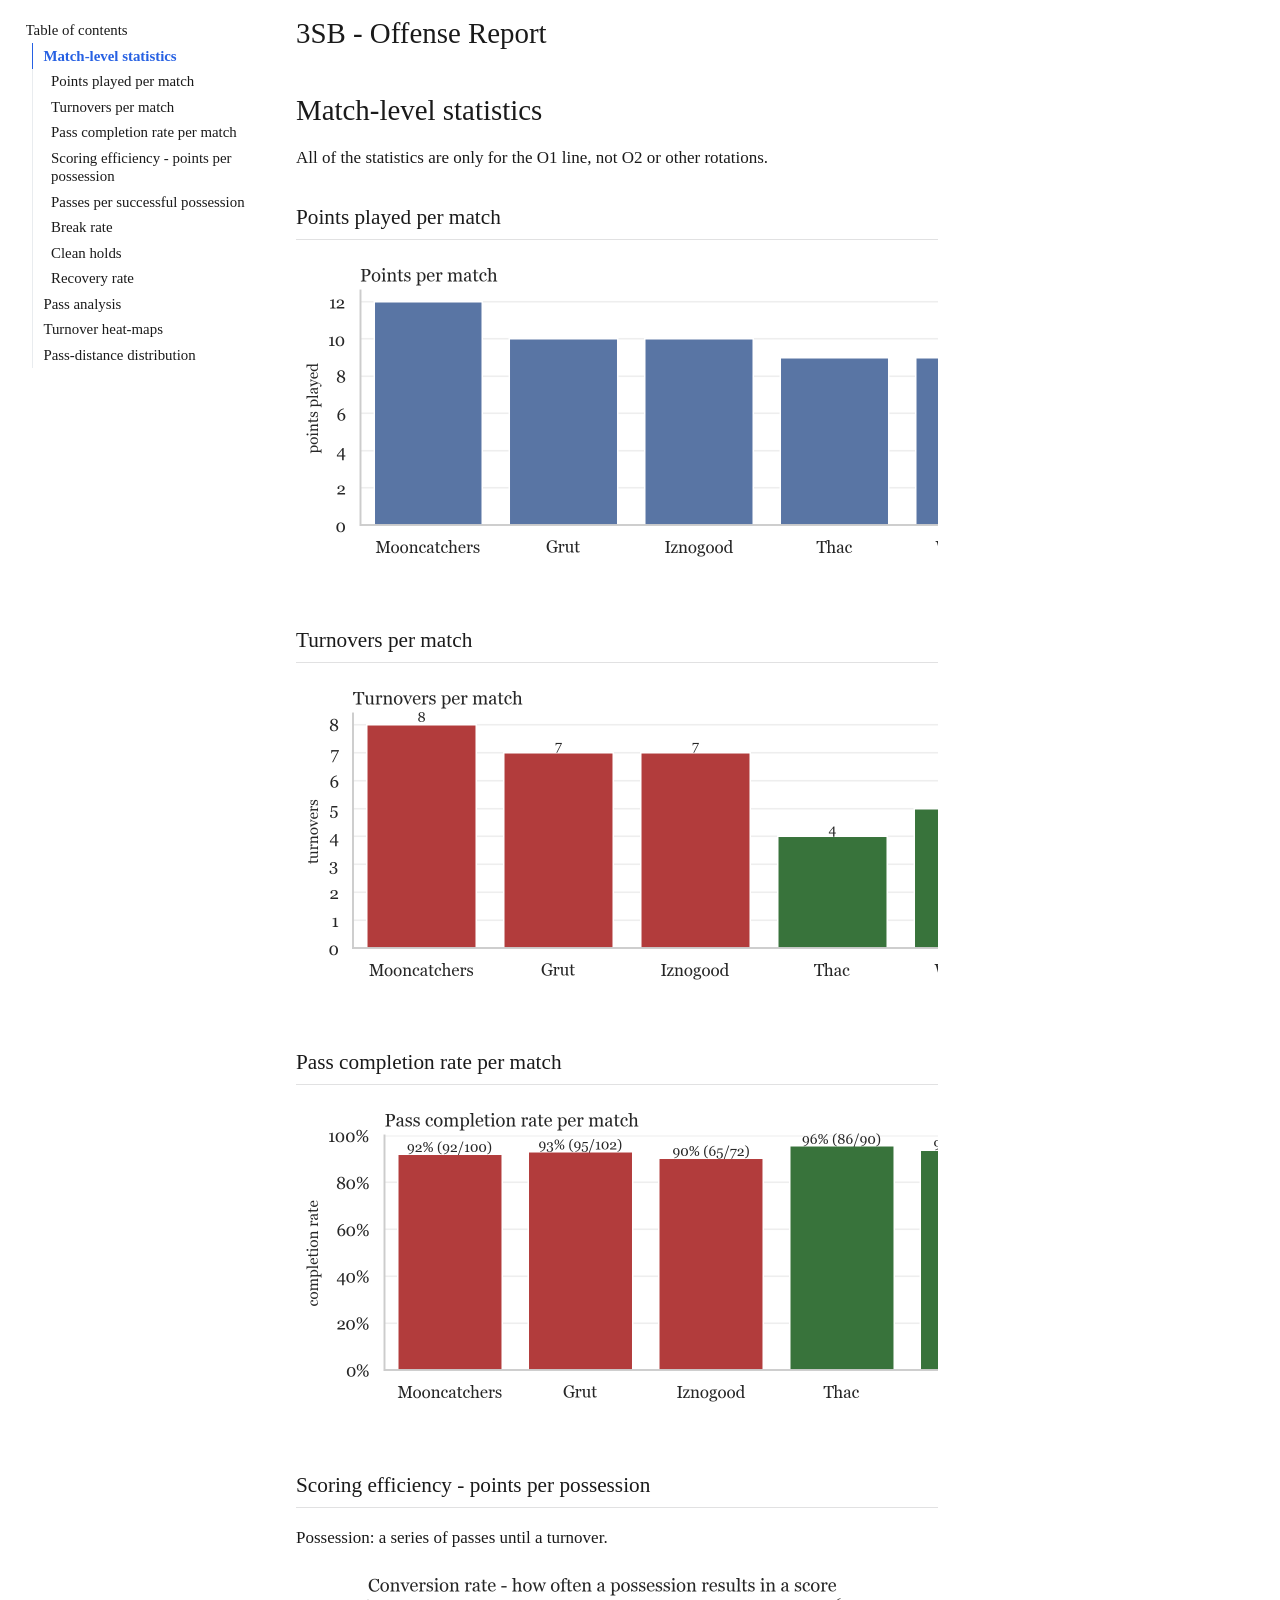
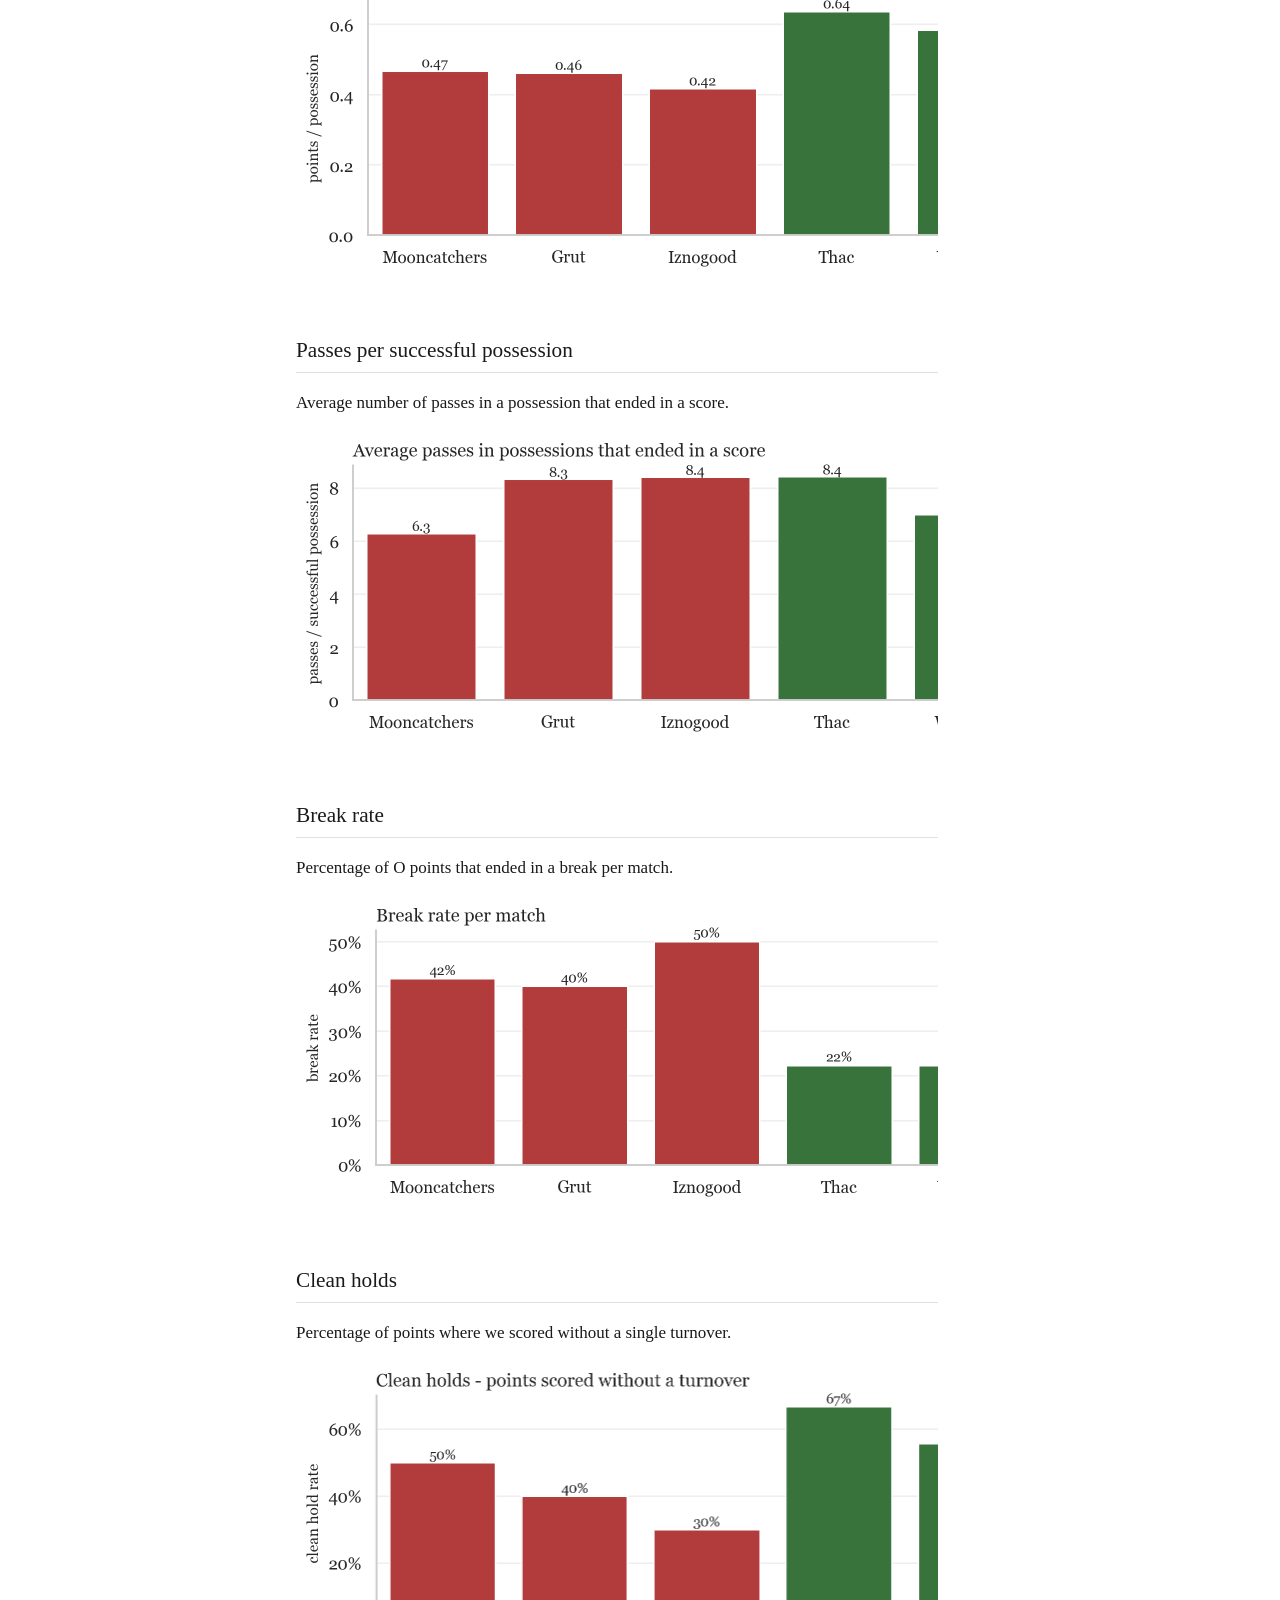
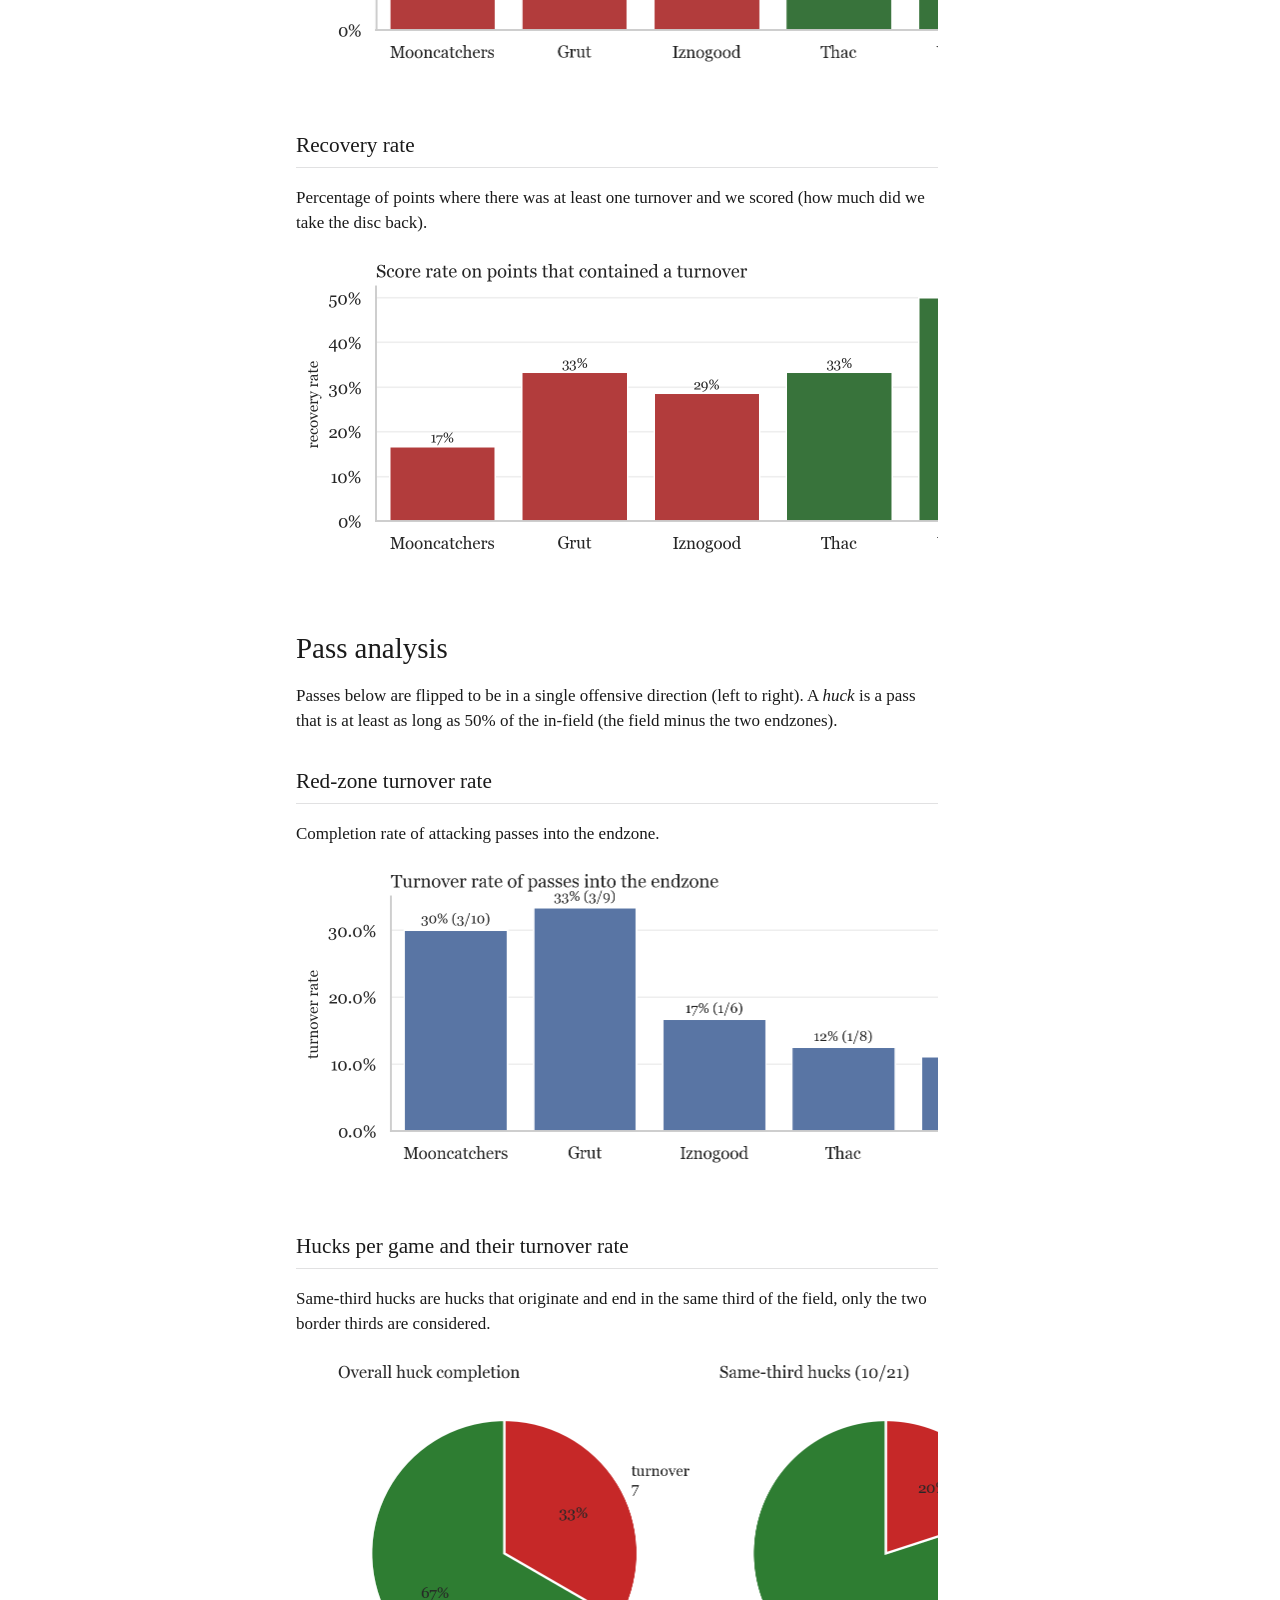
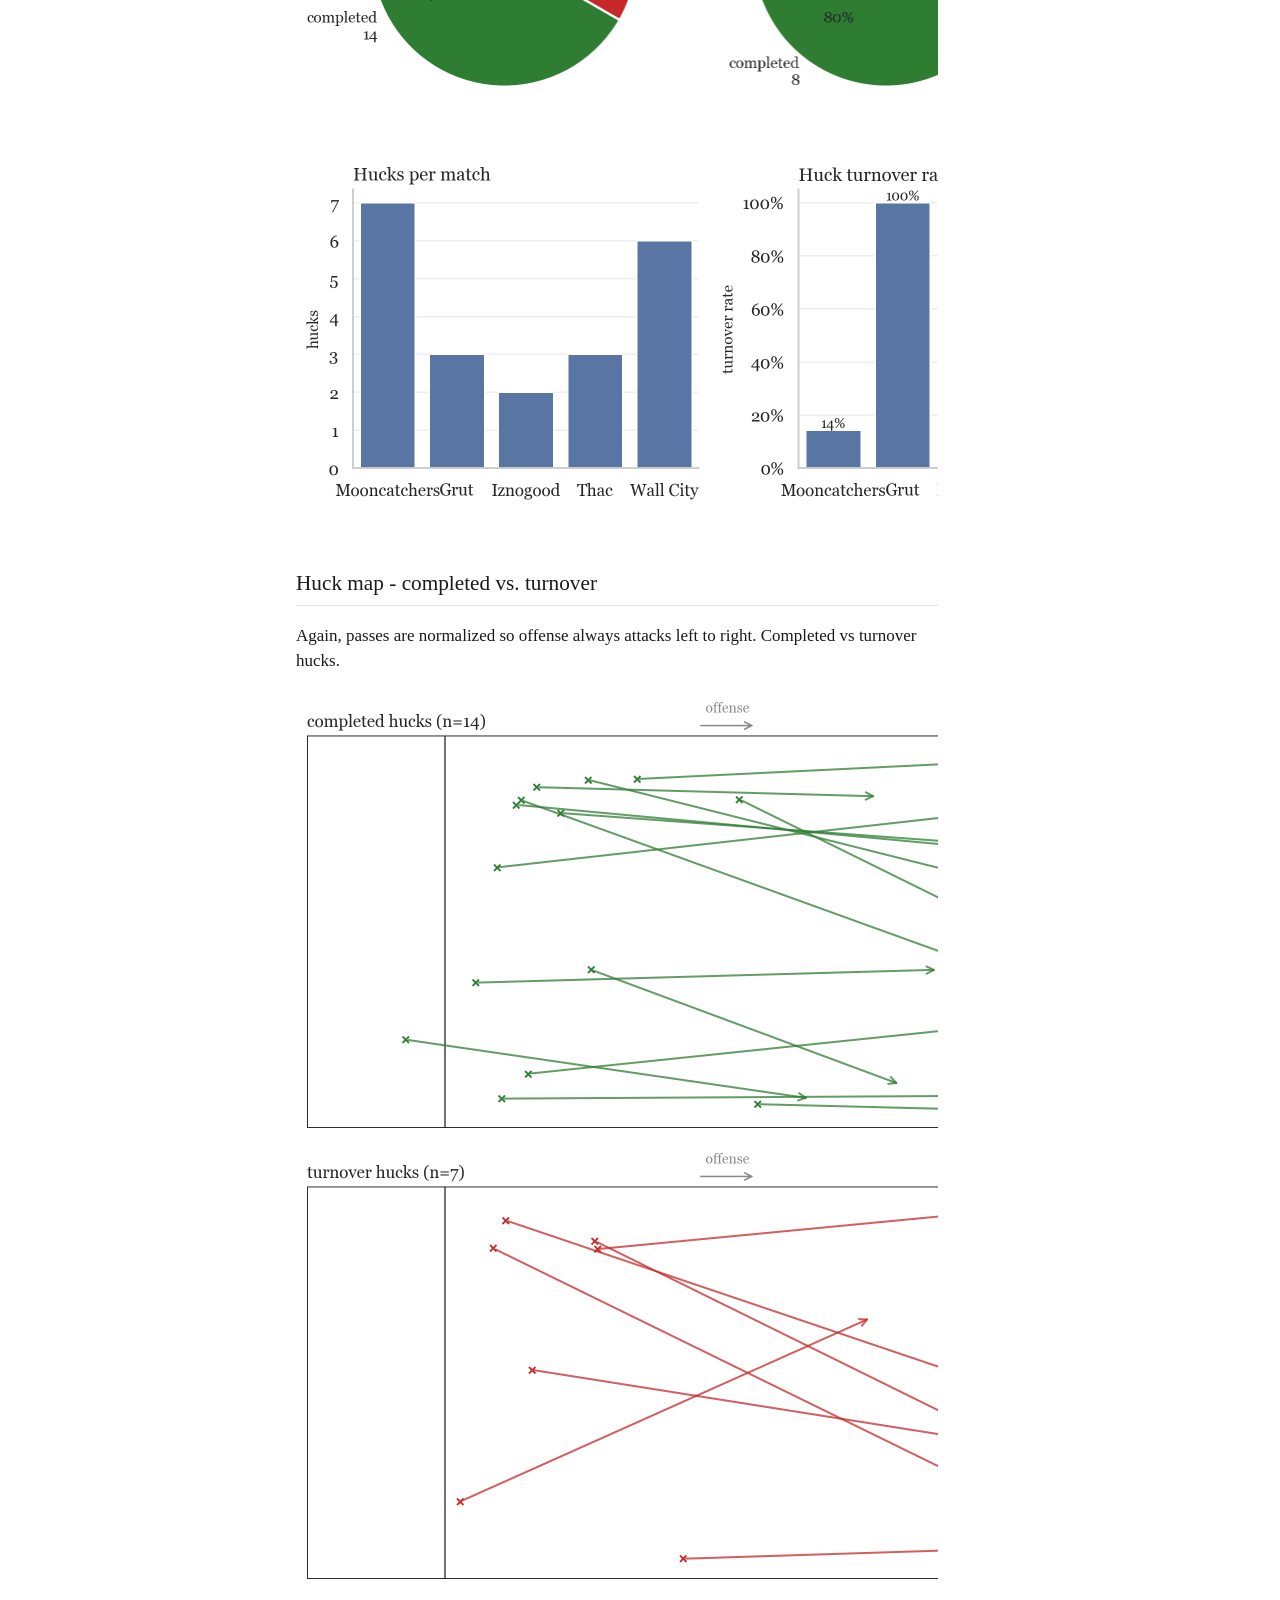
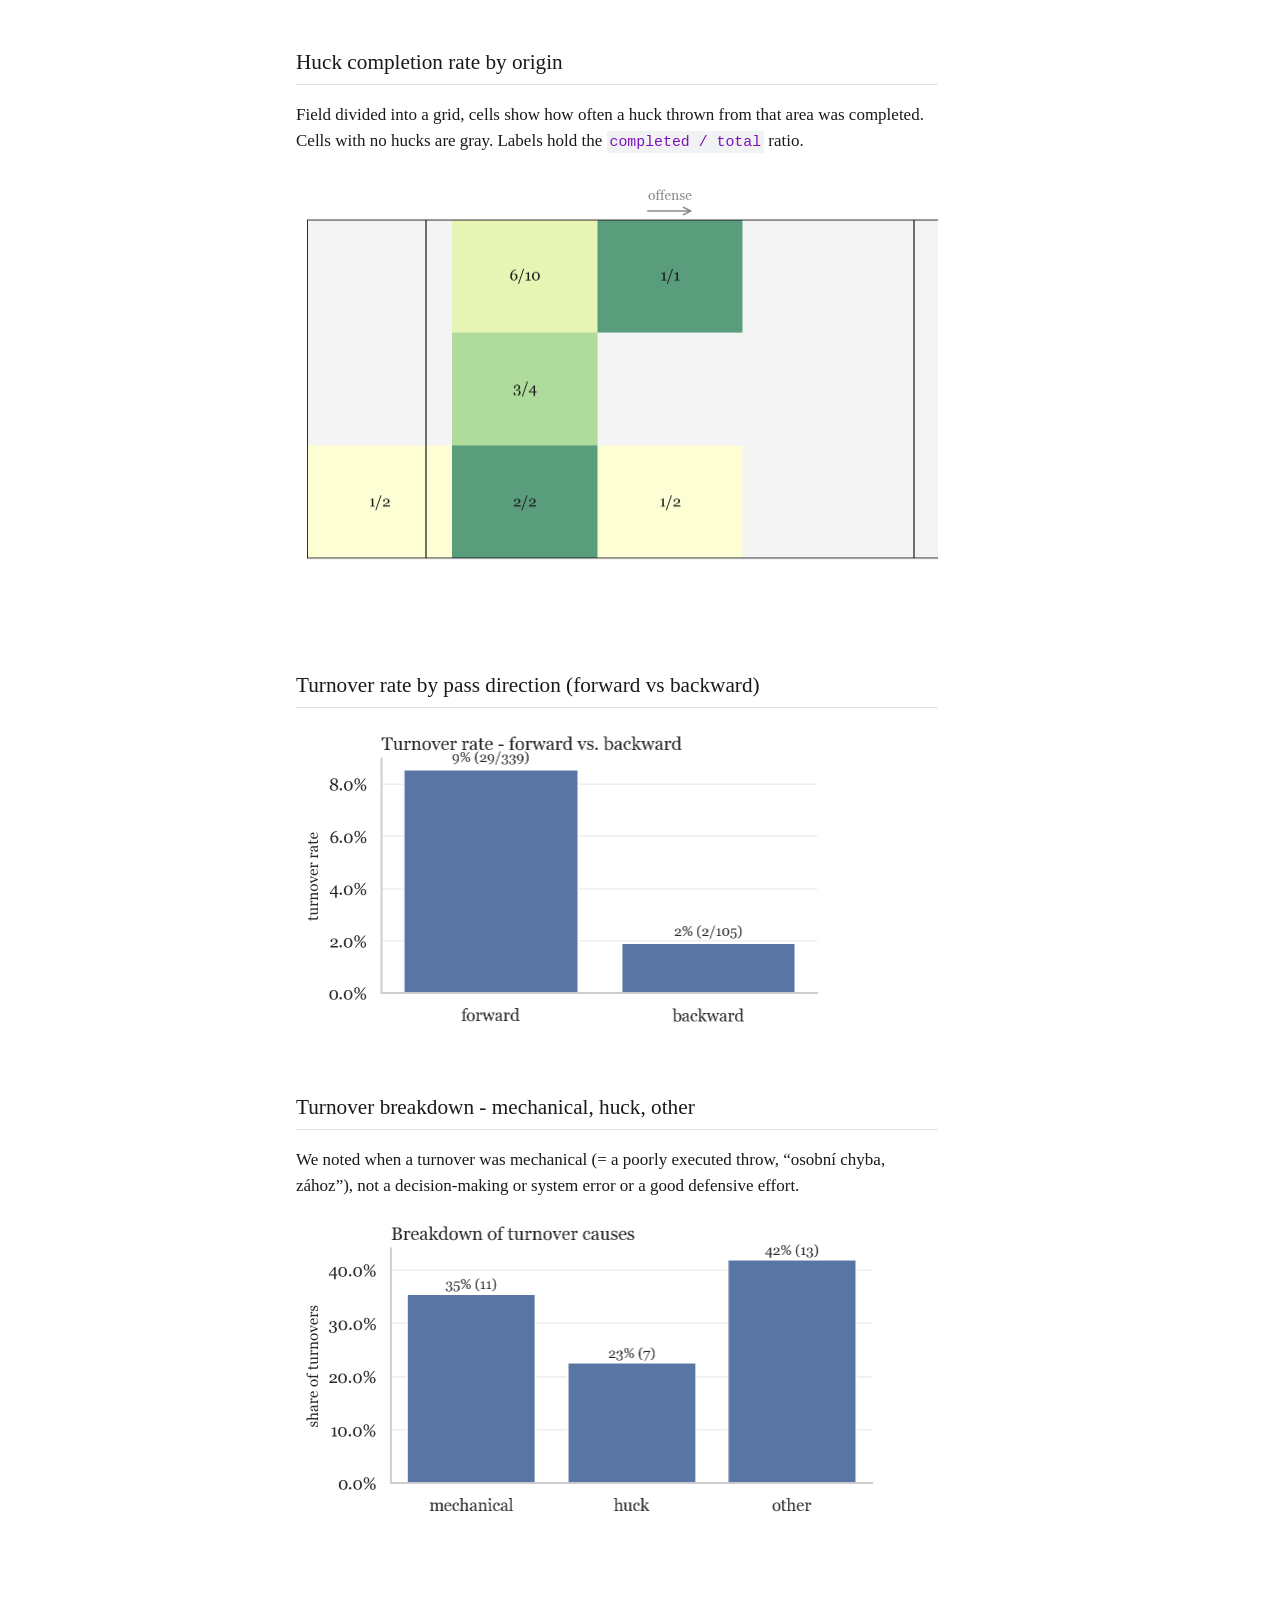
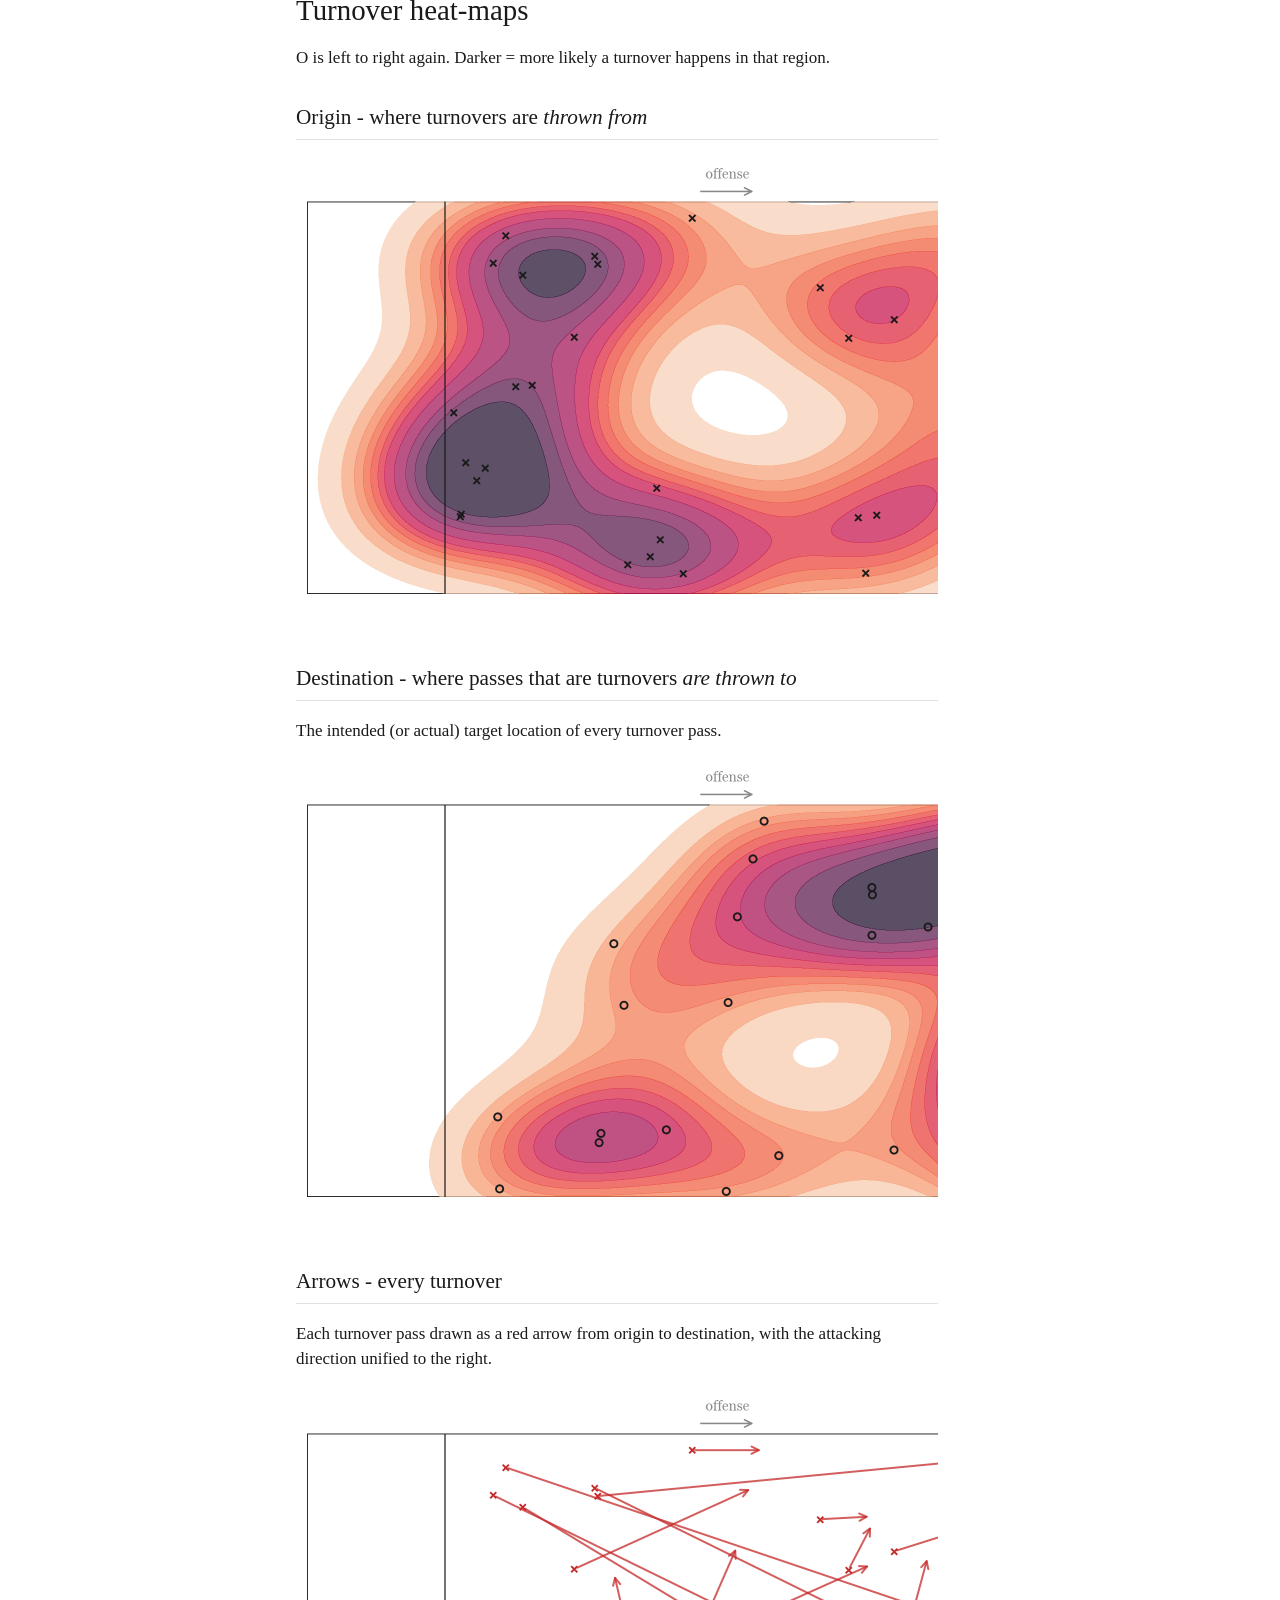
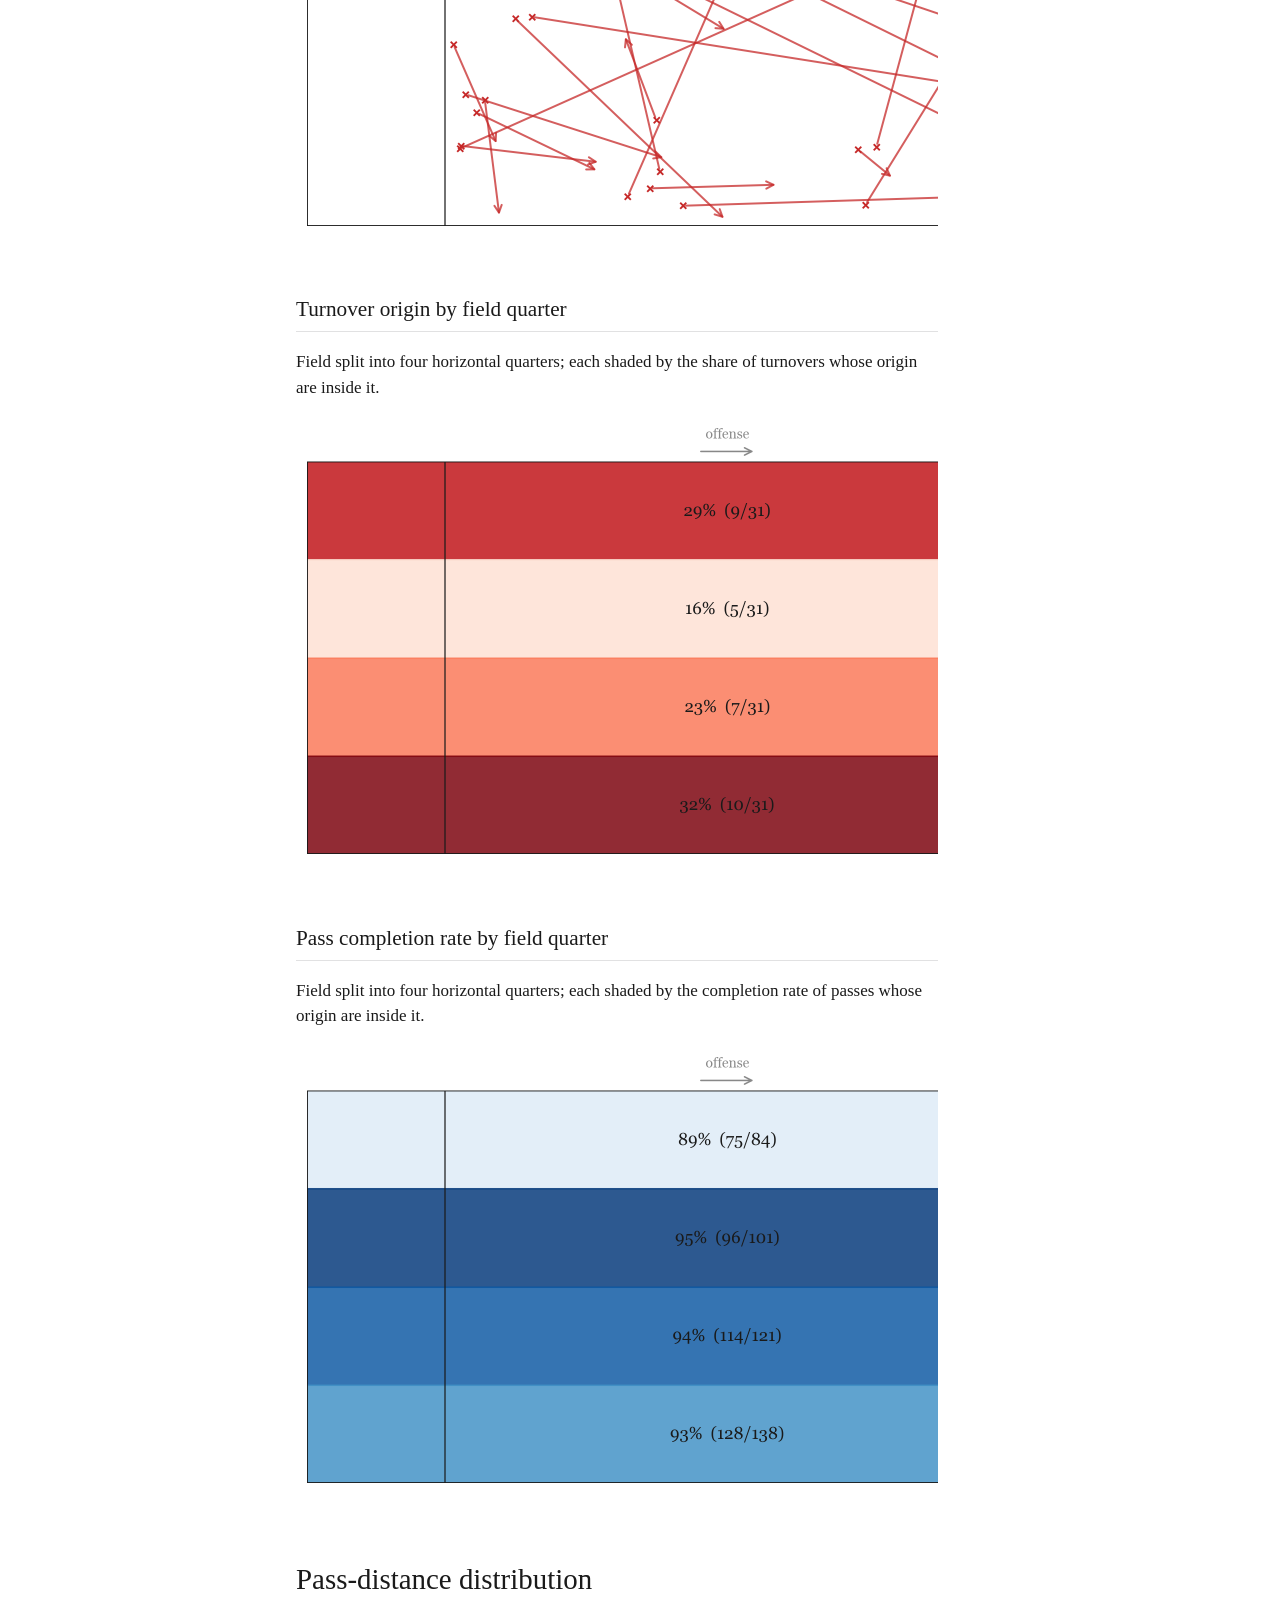
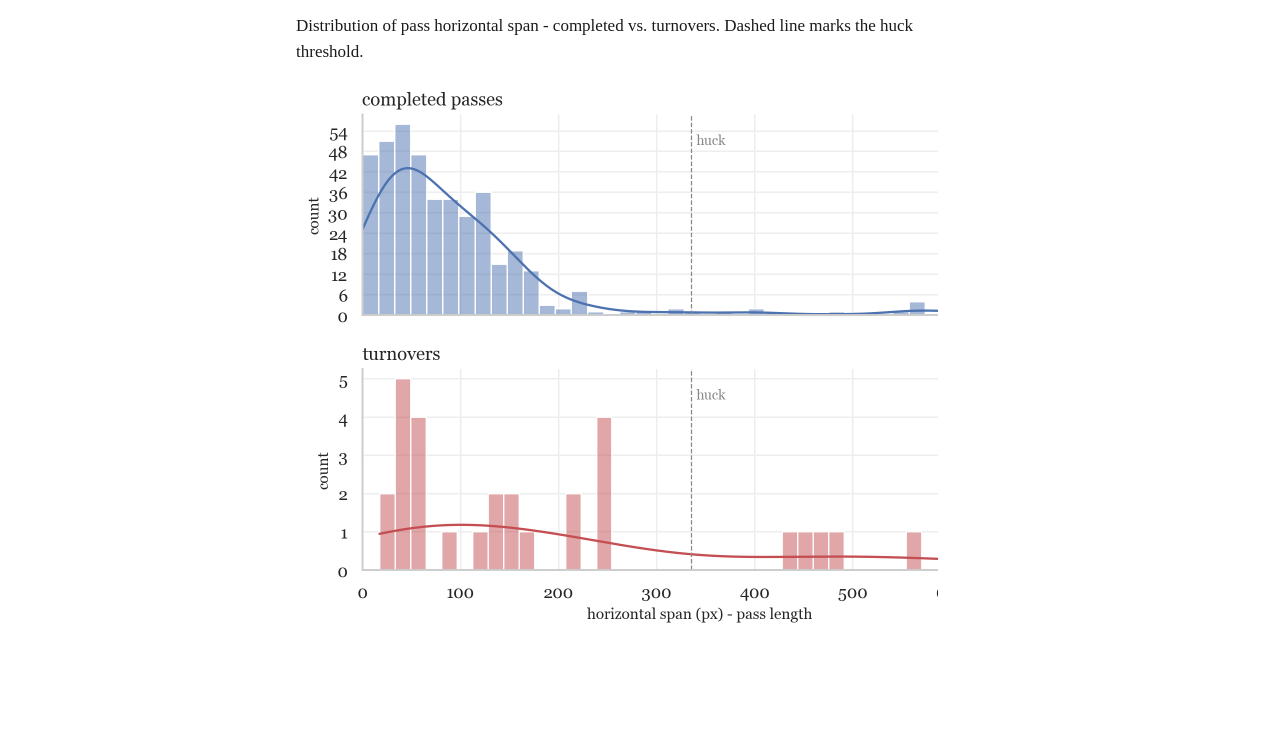
